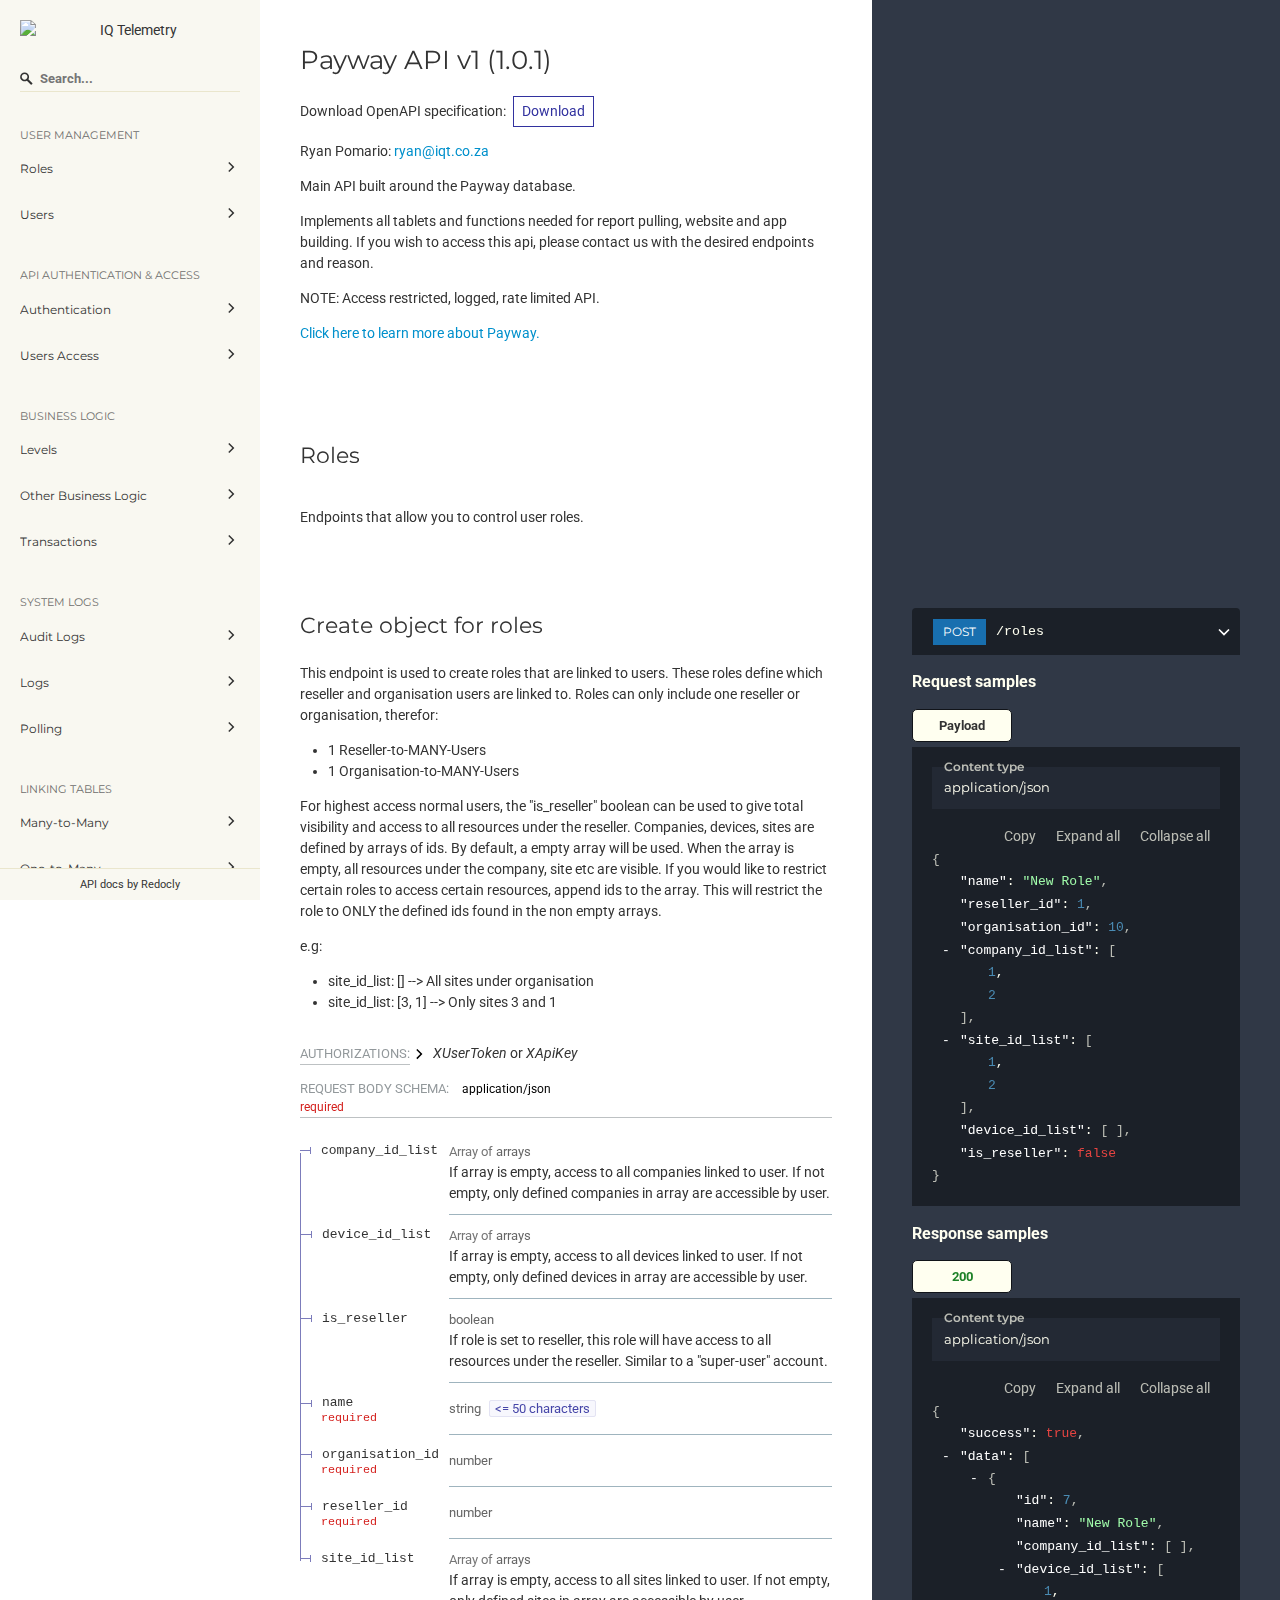
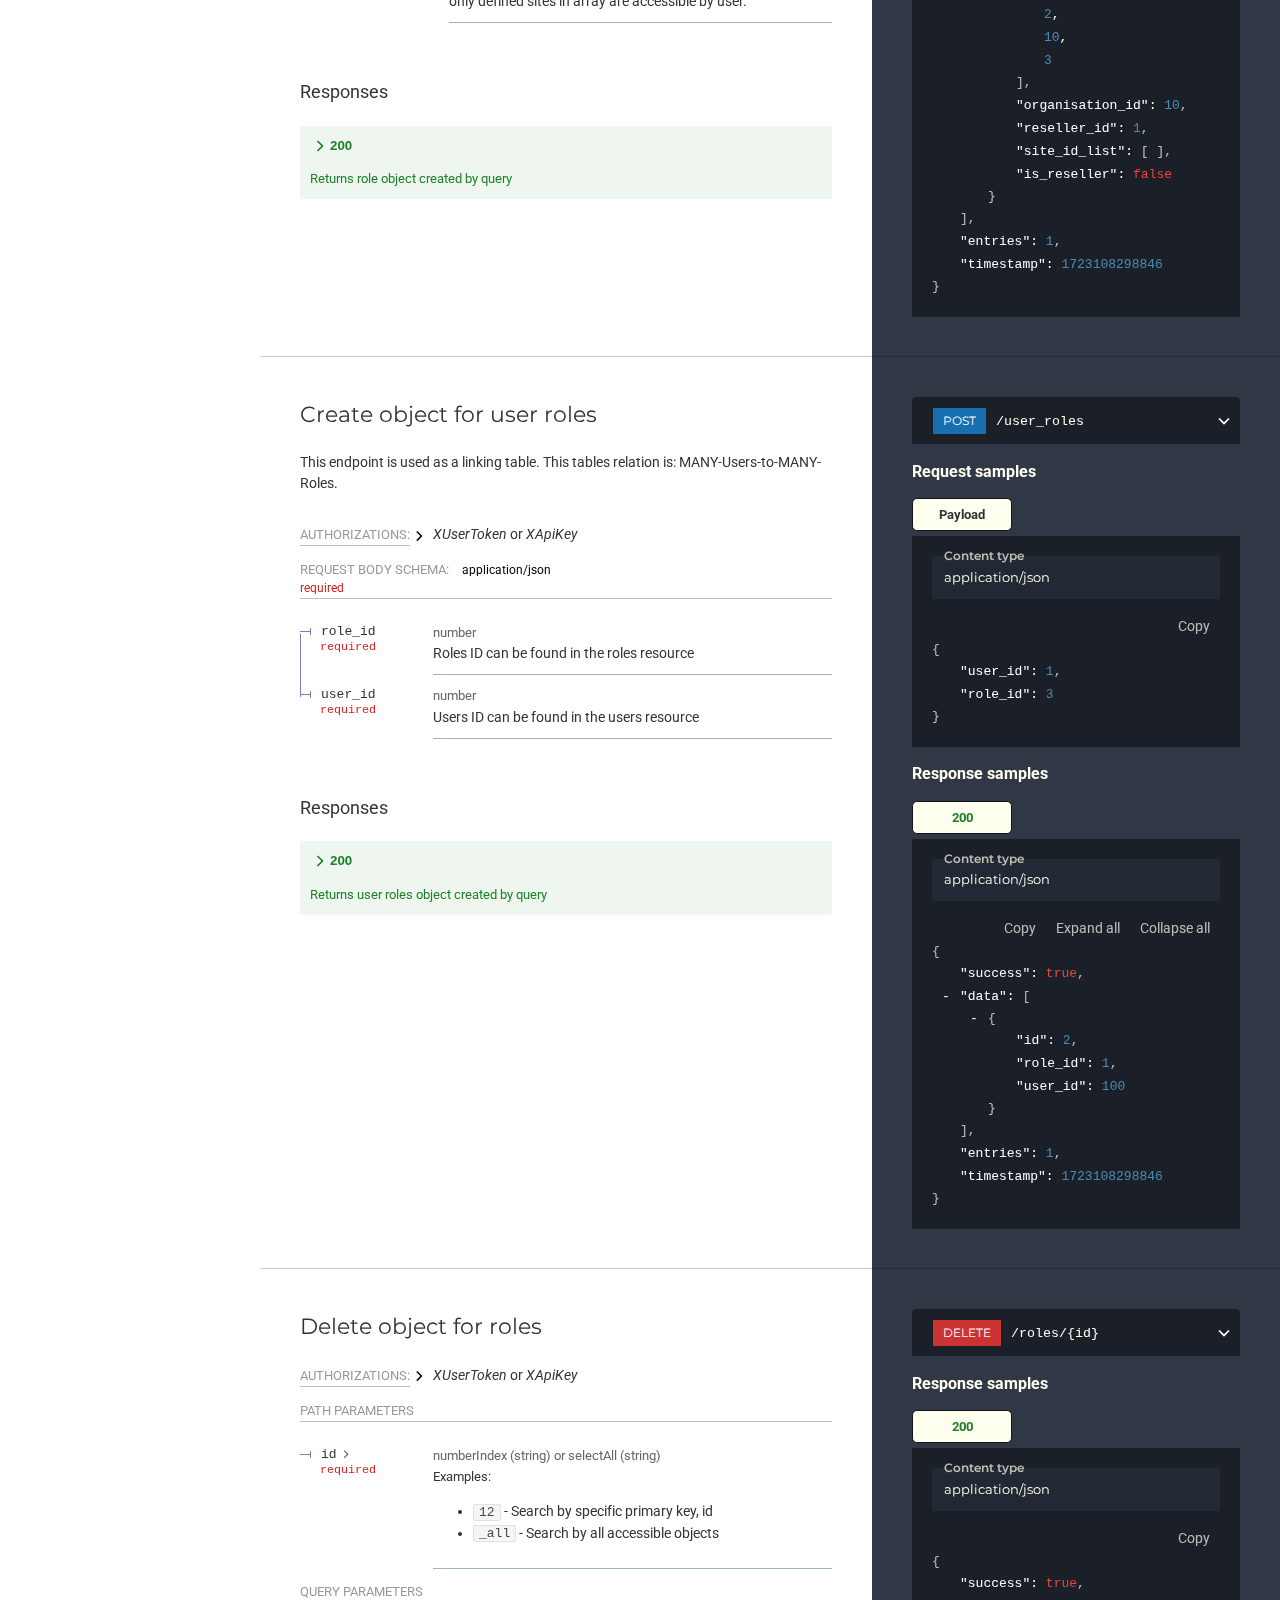
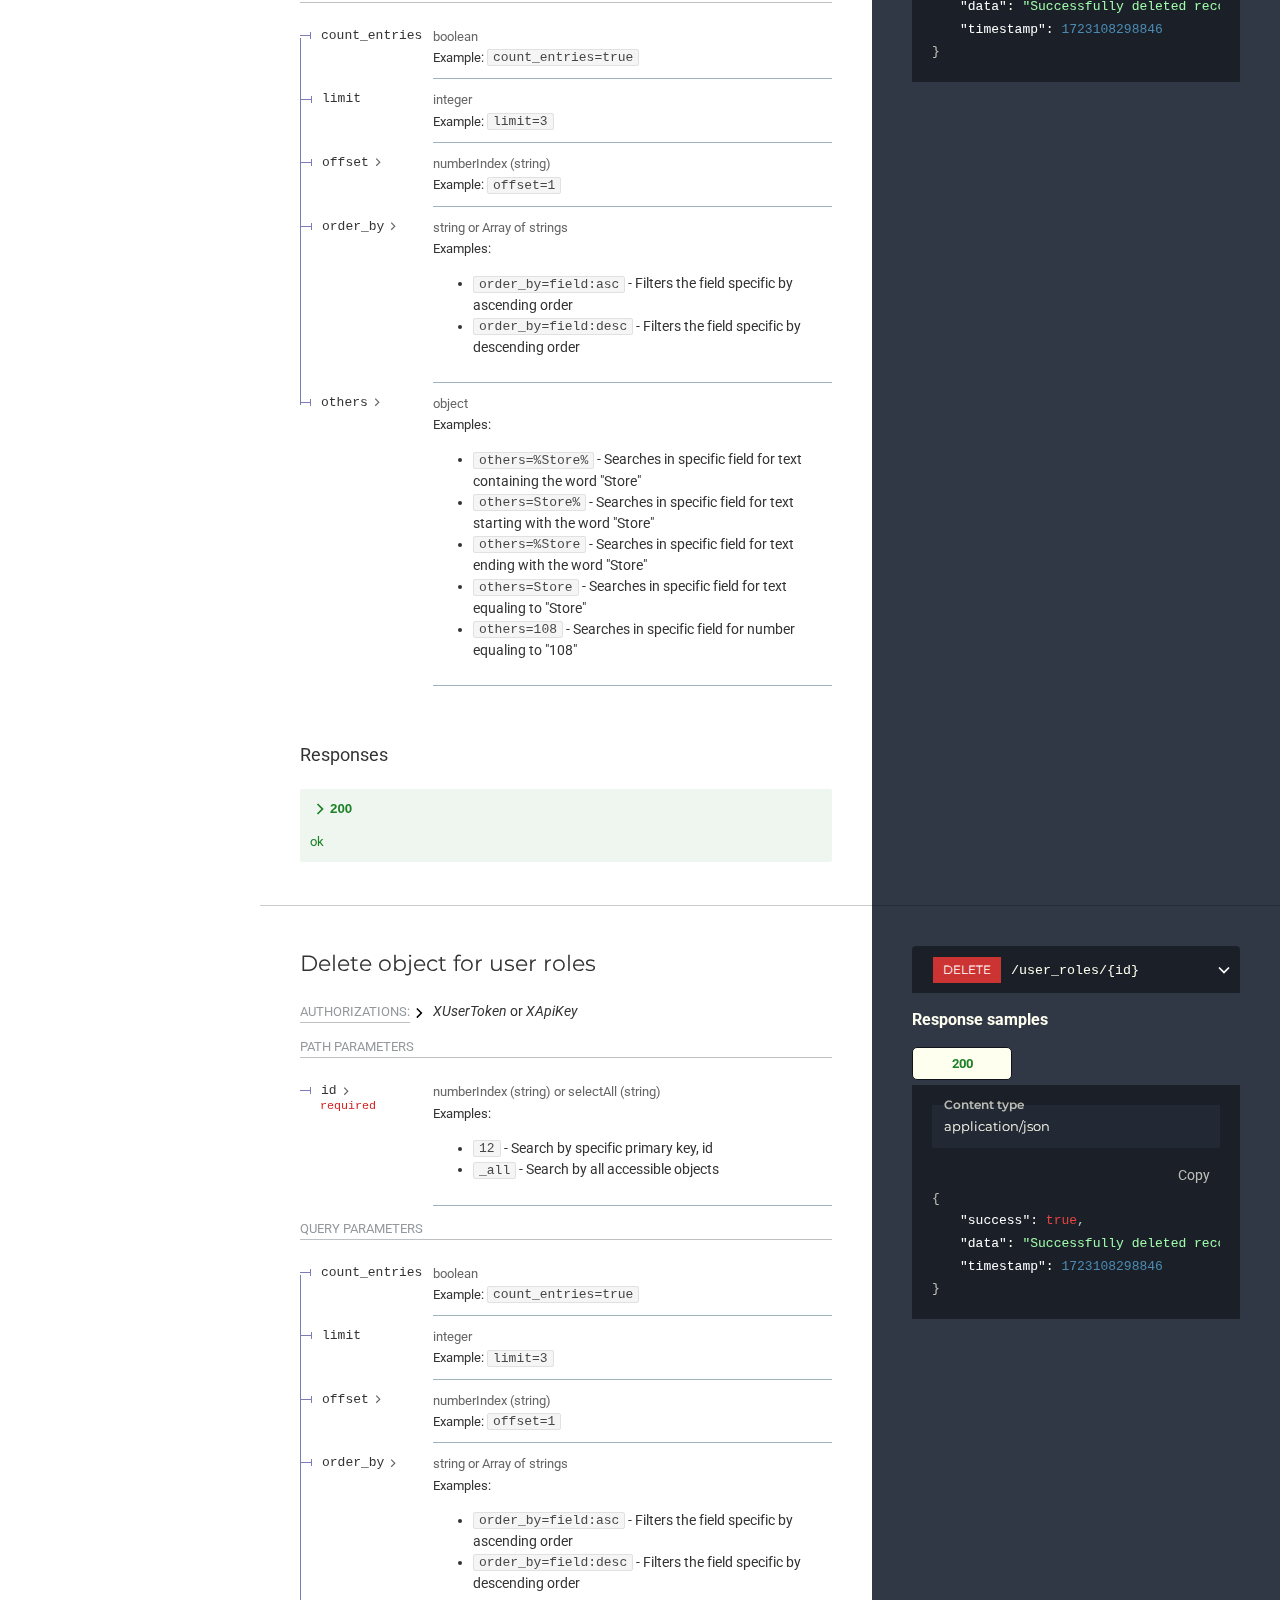
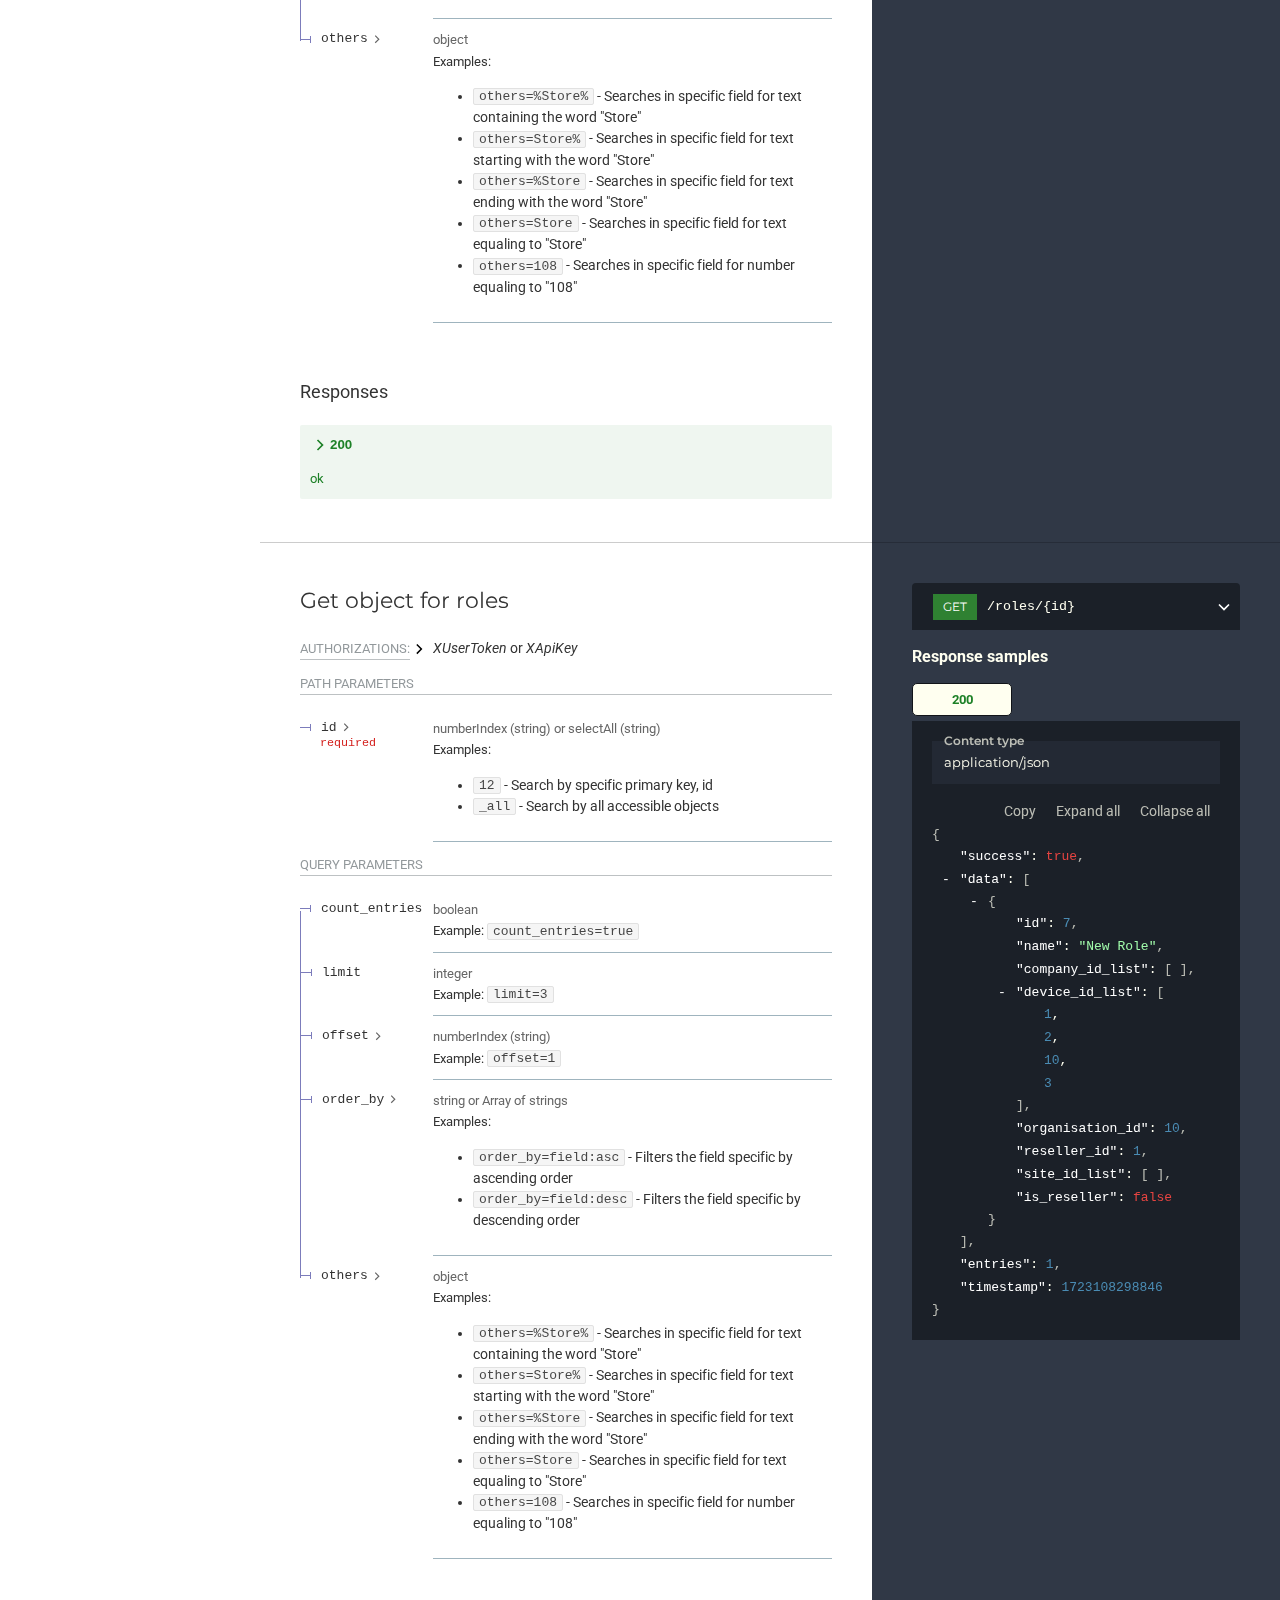
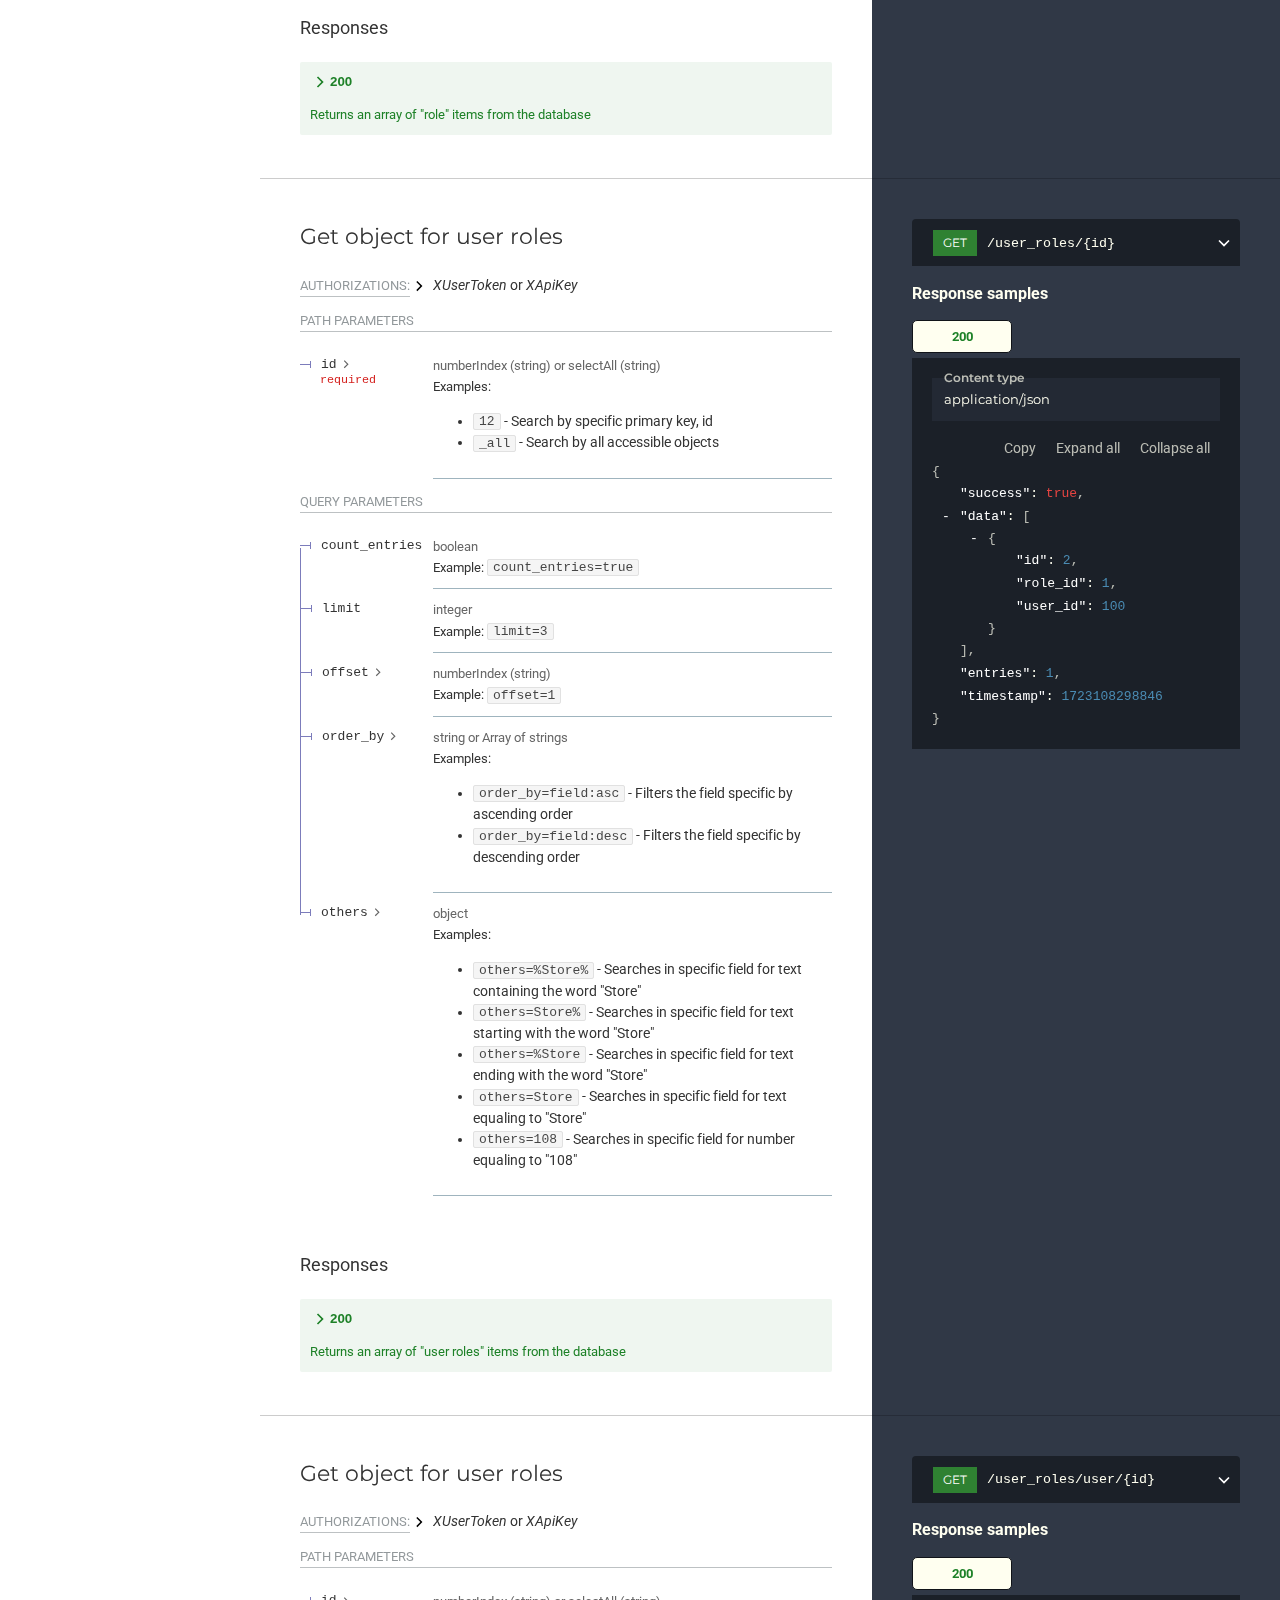
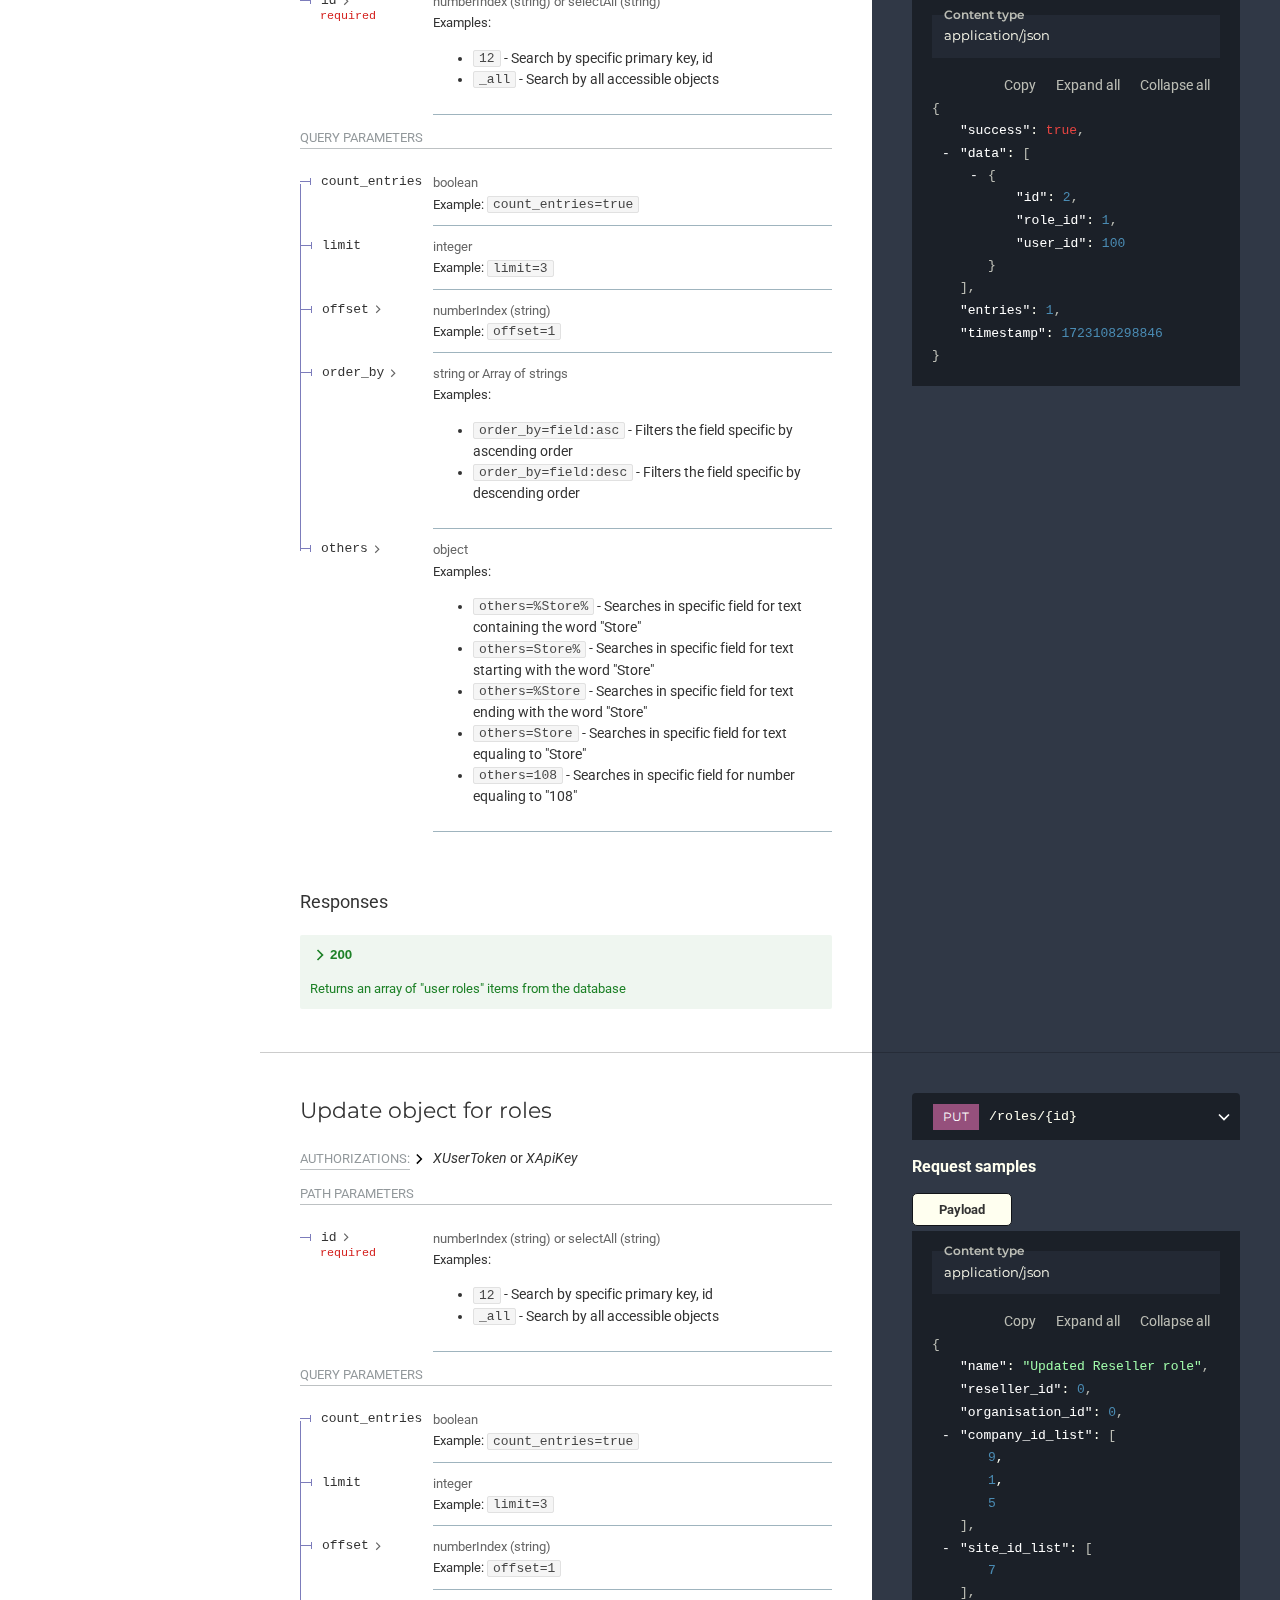
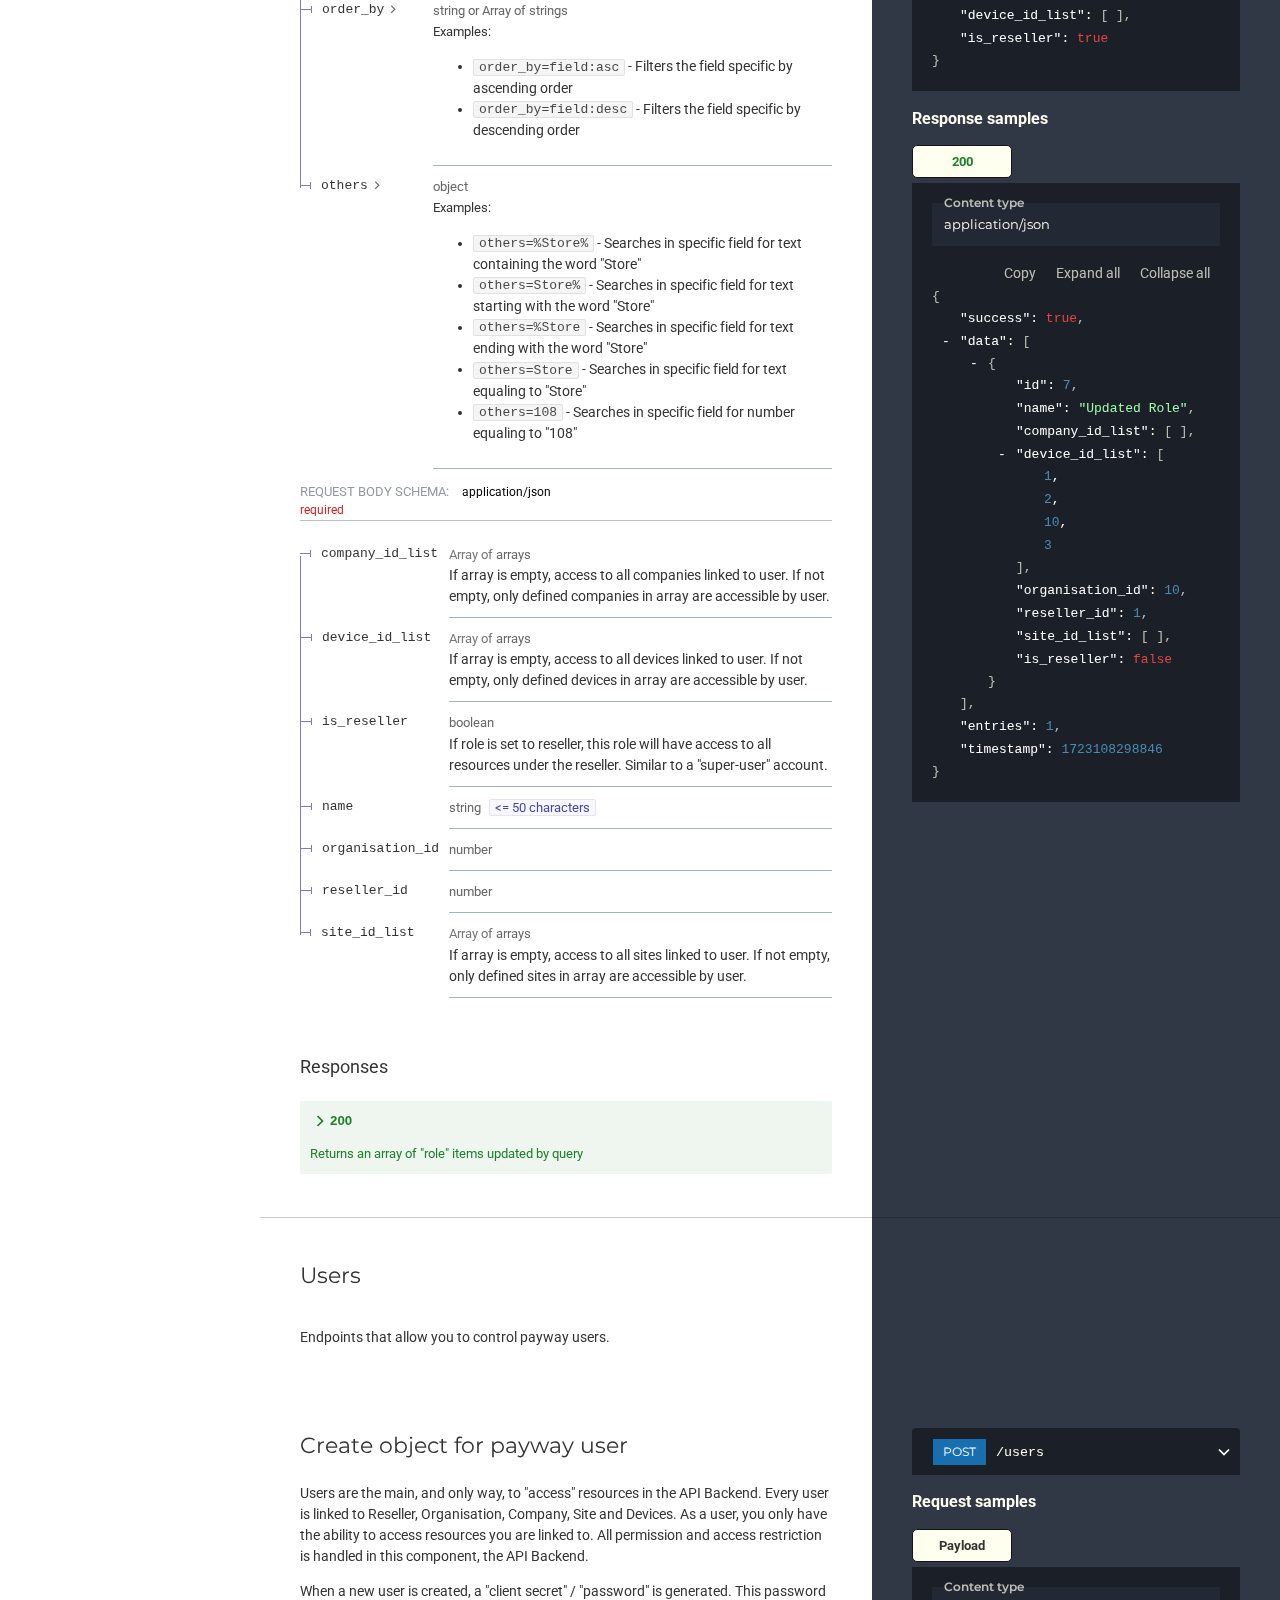
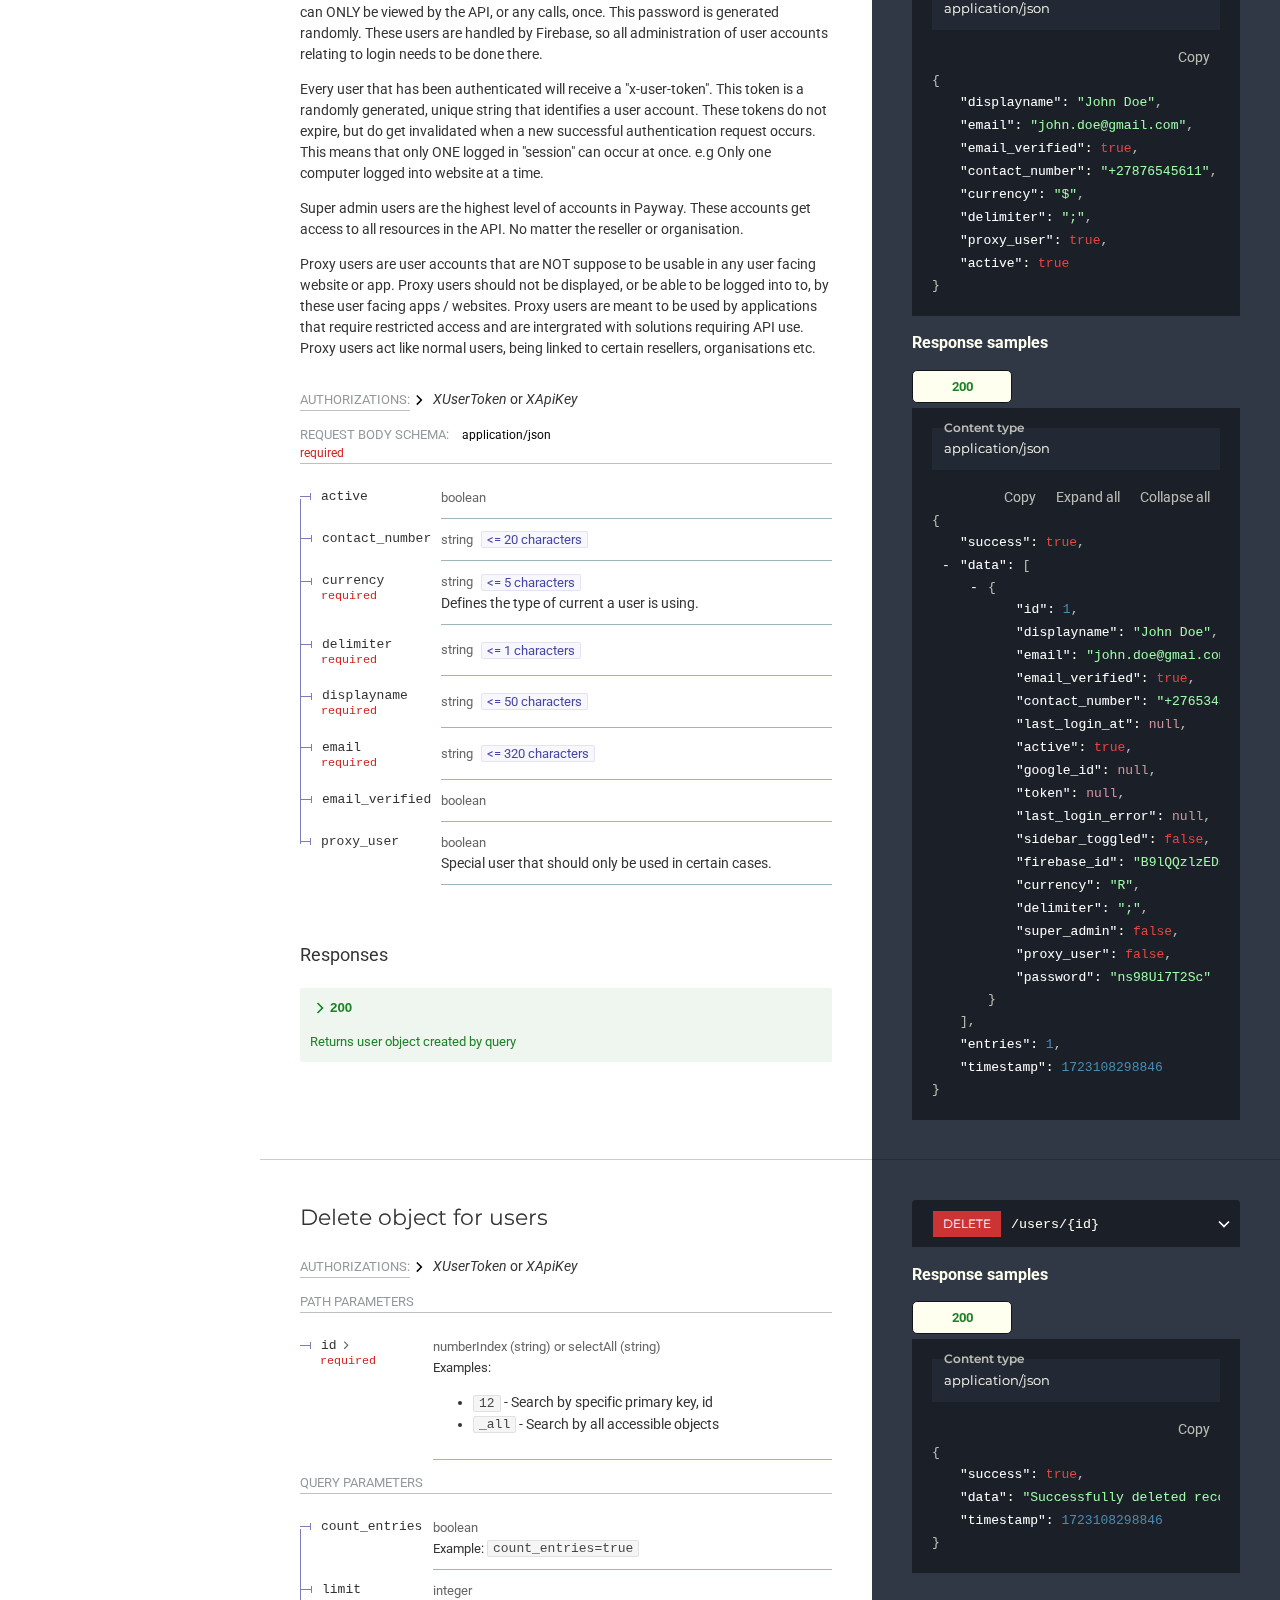
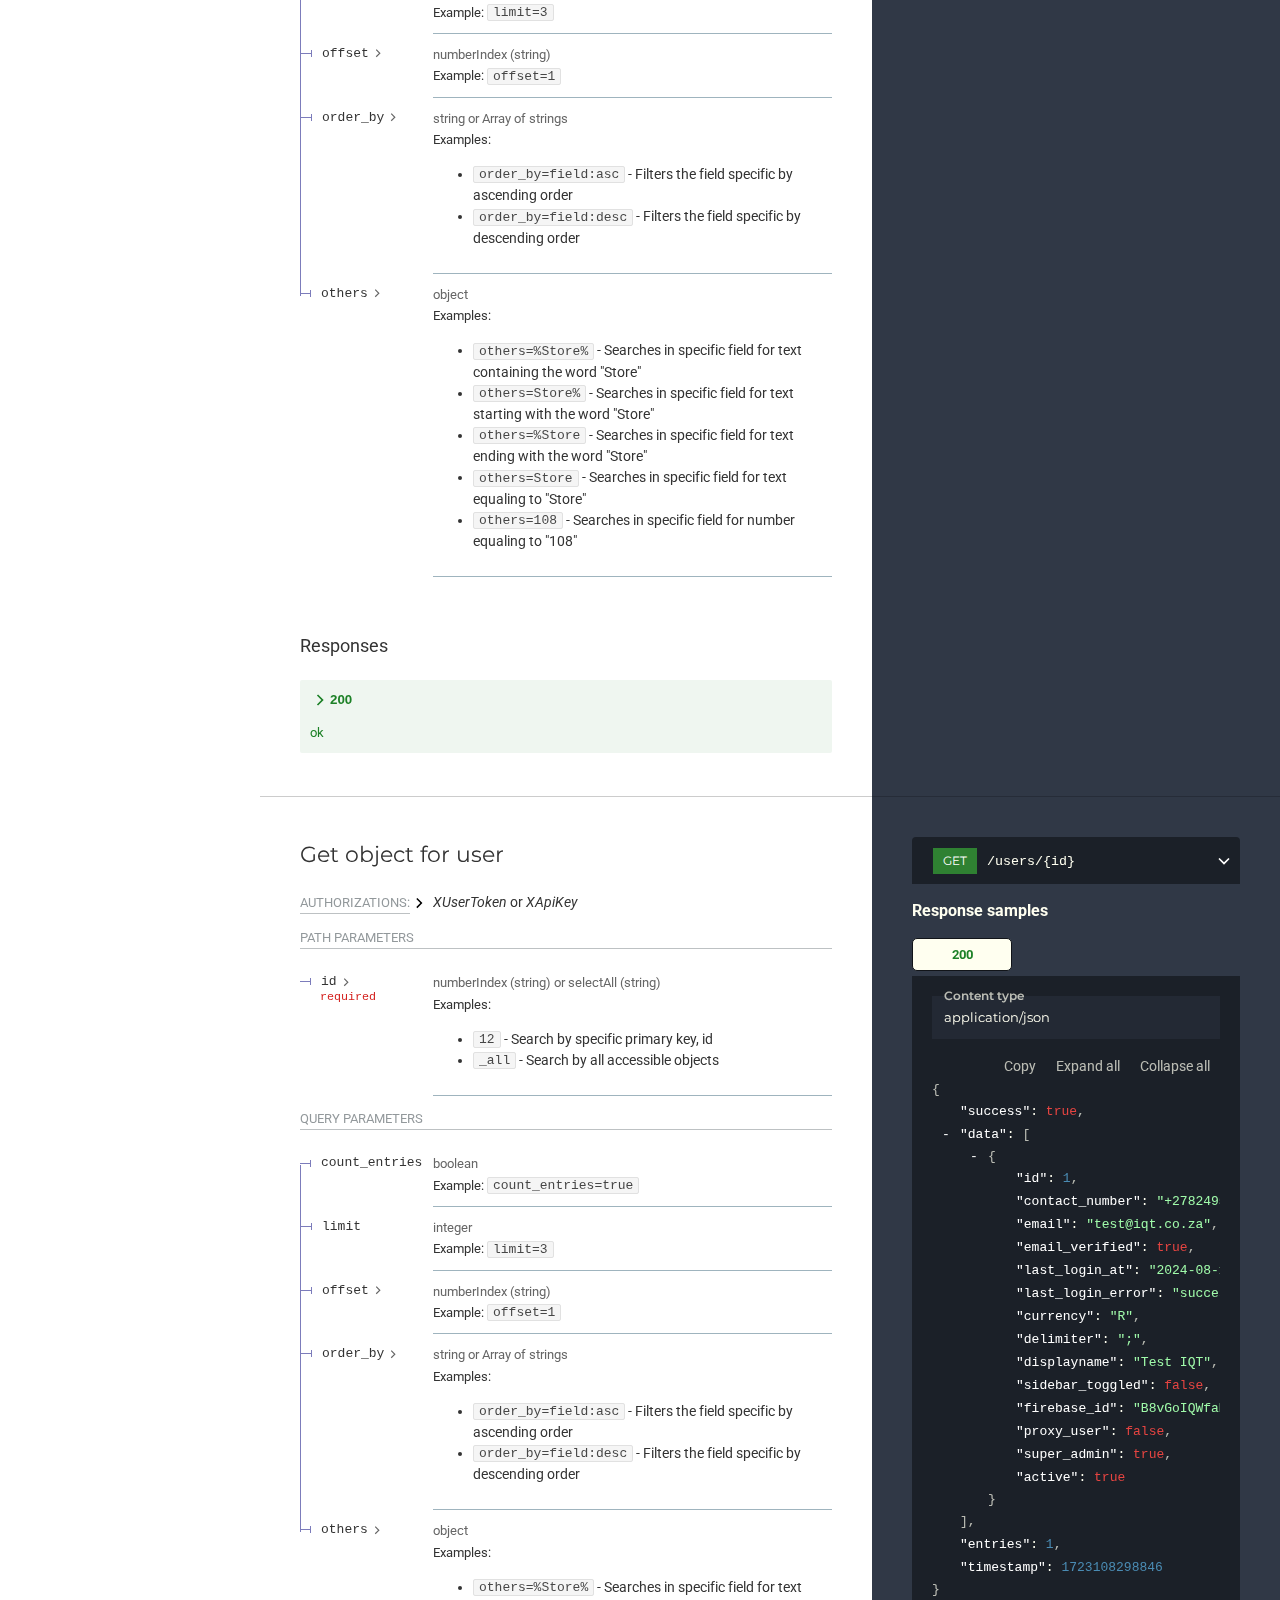
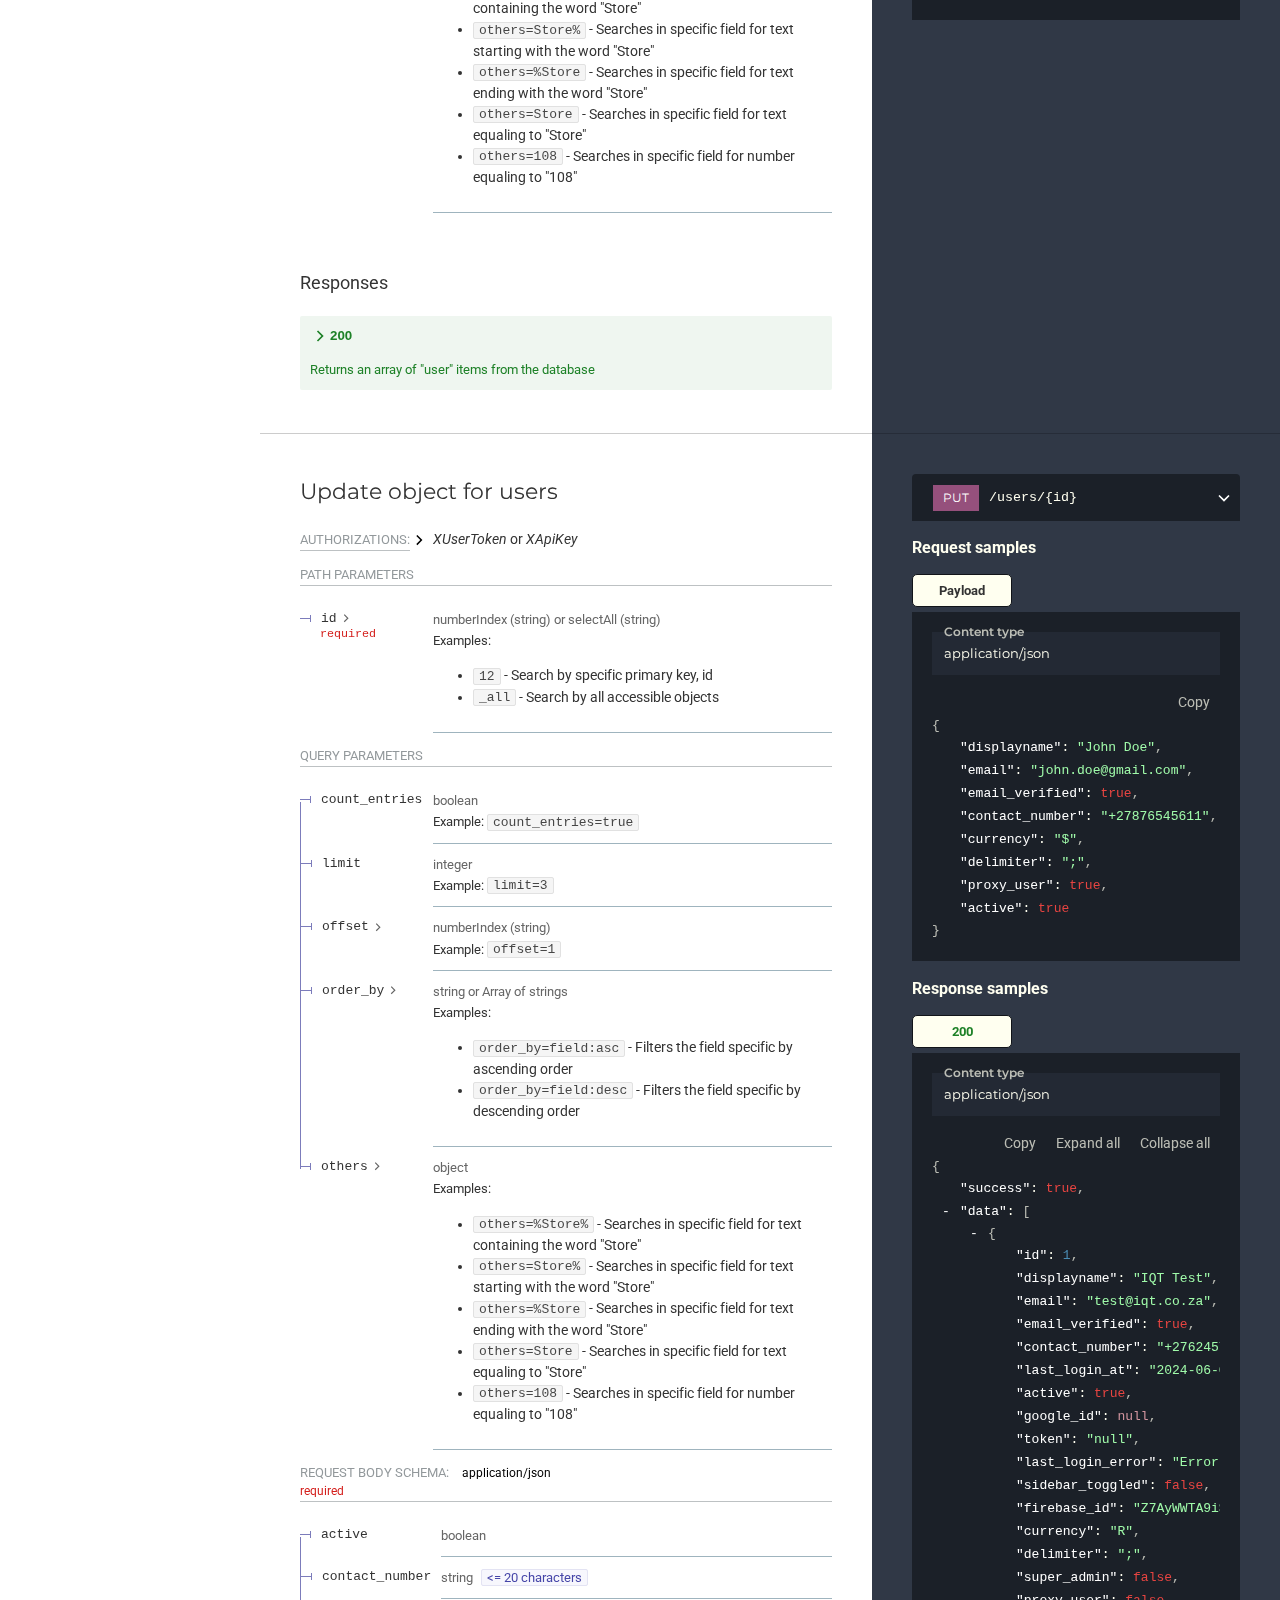
==== index.html @ d2c5765c "Init public doc" ====
<!DOCTYPE html>
<html>

<head>
  <meta charset="utf8" />
  <title>Payway API v1</title>
  <!-- needed for adaptive design -->
  <meta name="viewport" content="width=device-width, initial-scale=1">
  <style>
    body {
      padding: 0;
      margin: 0;
    }
  </style>
  <script src="https://cdn.redoc.ly/redoc/v2.1.5/bundles/redoc.standalone.js"></script><style data-styled="true" data-styled-version="6.1.12">.htdgPt{width:calc(100% - 40%);padding:0 40px;}/*!sc*/
@media print,screen and (max-width: 75rem){.htdgPt{width:100%;padding:40px 40px;}}/*!sc*/
.gxopqJ{width:calc(100% - 40%);padding:0 40px;}/*!sc*/
@media print,screen and (max-width: 75rem){.gxopqJ{width:100%;padding:0px 40px;}}/*!sc*/
data-styled.g4[id="sc-fQpRED"]{content:"htdgPt,gxopqJ,"}/*!sc*/
.diwyyM{padding:40px 0;}/*!sc*/
.diwyyM:last-child{min-height:calc(100vh + 1px);}/*!sc*/
.diwyyM>.diwyyM:last-child{min-height:initial;}/*!sc*/
@media print,screen and (max-width: 75rem){.diwyyM{padding:0;}}/*!sc*/
.kcRA-dj{padding:40px 0;position:relative;}/*!sc*/
.kcRA-dj:last-child{min-height:calc(100vh + 1px);}/*!sc*/
.kcRA-dj>.kcRA-dj:last-child{min-height:initial;}/*!sc*/
@media print,screen and (max-width: 75rem){.kcRA-dj{padding:0;}}/*!sc*/
.kcRA-dj:not(:last-of-type):after{position:absolute;bottom:0;width:100%;display:block;content:'';border-bottom:1px solid rgba(0, 0, 0, 0.2);}/*!sc*/
data-styled.g5[id="sc-dsLQwm"]{content:"diwyyM,kcRA-dj,"}/*!sc*/
.giBmgW{width:40%;color:ivory;background-color:#303846;padding:0 40px;}/*!sc*/
@media print,screen and (max-width: 75rem){.giBmgW{width:100%;padding:40px 40px;}}/*!sc*/
data-styled.g6[id="sc-iKTcqh"]{content:"giBmgW,"}/*!sc*/
.fFxqEH{background-color:#303846;}/*!sc*/
data-styled.g7[id="sc-gnpbhQ"]{content:"fFxqEH,"}/*!sc*/
.dSIRVR{display:flex;width:100%;padding:0;}/*!sc*/
@media print,screen and (max-width: 75rem){.dSIRVR{flex-direction:column;}}/*!sc*/
data-styled.g8[id="sc-la-DxNn"]{content:"dSIRVR,"}/*!sc*/
.gfRsnu{font-family:Montserrat,sans-serif;font-weight:400;font-size:1.85714em;line-height:1.6em;color:#333333;}/*!sc*/
data-styled.g9[id="sc-iCZwEW"]{content:"gfRsnu,"}/*!sc*/
.cbpGTP{font-family:Montserrat,sans-serif;font-weight:400;font-size:1.57143em;line-height:1.6em;color:#333333;margin:0 0 20px;}/*!sc*/
data-styled.g10[id="sc-knesRu"]{content:"cbpGTP,"}/*!sc*/
.hXfqdp{color:ivory;}/*!sc*/
data-styled.g12[id="sc-kkmypM"]{content:"hXfqdp,"}/*!sc*/
.gwrByh{border-bottom:1px solid rgba(38, 50, 56, 0.3);margin:1em 0 1em 0;color:rgba(38, 50, 56, 0.5);font-weight:normal;text-transform:uppercase;font-size:0.929em;line-height:20px;}/*!sc*/
data-styled.g13[id="sc-dkjaqt"]{content:"gwrByh,"}/*!sc*/
.hSvuOo{cursor:pointer;margin-left:-20px;padding:0;line-height:1;width:20px;display:inline-block;outline:0;}/*!sc*/
.hSvuOo:before{content:'';width:15px;height:15px;background-size:contain;background-image:url('[data-uri]');opacity:0.5;visibility:hidden;display:inline-block;vertical-align:middle;}/*!sc*/
h1:hover>.hSvuOo::before,h2:hover>.hSvuOo::before,.hSvuOo:hover::before{visibility:visible;}/*!sc*/
data-styled.g14[id="sc-jCbFiK"]{content:"hSvuOo,"}/*!sc*/
.gUrACV{height:18px;width:18px;min-width:18px;vertical-align:middle;float:right;transition:transform 0.2s ease-out;transform:rotateZ(-90deg);}/*!sc*/
.dJanPw{height:1.3em;width:1.3em;min-width:1.3em;vertical-align:middle;transition:transform 0.2s ease-out;transform:rotateZ(-90deg);}/*!sc*/
.fqtTpb{height:1.5em;width:1.5em;min-width:1.5em;vertical-align:middle;float:left;transition:transform 0.2s ease-out;transform:rotateZ(-90deg);}/*!sc*/
.fqtTpb polygon{fill:#1d8127;}/*!sc*/
.iMxoRf{height:20px;width:20px;min-width:20px;vertical-align:middle;float:right;transition:transform 0.2s ease-out;transform:rotateZ(0);}/*!sc*/
.iMxoRf polygon{fill:white;}/*!sc*/
.MHxpd{height:18px;width:18px;min-width:18px;vertical-align:middle;transition:transform 0.2s ease-out;transform:rotateZ(-90deg);}/*!sc*/
data-styled.g15[id="sc-cBYhjr"]{content:"gUrACV,dJanPw,fqtTpb,iMxoRf,MHxpd,"}/*!sc*/
.gbdrVc{border-left:1px solid #7c7cbb;box-sizing:border-box;position:relative;padding:10px 10px 10px 0;}/*!sc*/
@media screen and (max-width: 50rem){.gbdrVc{display:block;overflow:hidden;}}/*!sc*/
tr:first-of-type>.gbdrVc,tr.last>.gbdrVc{border-left-width:0;background-position:top left;background-repeat:no-repeat;background-size:1px 100%;}/*!sc*/
tr:first-of-type>.gbdrVc{background-image:linear-gradient(
      to bottom,
      transparent 0%,
      transparent 22px,
      #7c7cbb 22px,
      #7c7cbb 100%
    );}/*!sc*/
tr.last>.gbdrVc{background-image:linear-gradient(
      to bottom,
      #7c7cbb 0%,
      #7c7cbb 22px,
      transparent 22px,
      transparent 100%
    );}/*!sc*/
tr.last+tr>.gbdrVc{border-left-color:transparent;}/*!sc*/
tr.last:first-child>.gbdrVc{background:none;border-left-color:transparent;}/*!sc*/
data-styled.g18[id="sc-tOkKi"]{content:"gbdrVc,"}/*!sc*/
.bUksBx{vertical-align:top;line-height:20px;white-space:nowrap;font-size:13px;font-family:Courier,monospace;}/*!sc*/
.bUksBx.deprecated{text-decoration:line-through;color:#707070;}/*!sc*/
data-styled.g20[id="sc-epPVmt"]{content:"bUksBx,"}/*!sc*/
.exGrJC{border-bottom:1px solid #9fb4be;padding:10px 0;width:75%;box-sizing:border-box;}/*!sc*/
tr.expanded .exGrJC{border-bottom:none;}/*!sc*/
@media screen and (max-width: 50rem){.exGrJC{padding:0 20px;border-bottom:none;border-left:1px solid #7c7cbb;}tr.last>.exGrJC{border-left:none;}}/*!sc*/
data-styled.g21[id="sc-fpSrms"]{content:"exGrJC,"}/*!sc*/
.hTjFRU{color:#7c7cbb;font-family:Courier,monospace;margin-right:10px;}/*!sc*/
.hTjFRU::before{content:'';display:inline-block;vertical-align:middle;width:10px;height:1px;background:#7c7cbb;}/*!sc*/
.hTjFRU::after{content:'';display:inline-block;vertical-align:middle;width:1px;background:#7c7cbb;height:7px;}/*!sc*/
data-styled.g22[id="sc-hfvVTD"]{content:"hTjFRU,"}/*!sc*/
.ceVHDP{border-collapse:separate;border-radius:3px;font-size:14px;border-spacing:0;width:100%;}/*!sc*/
.ceVHDP >tr{vertical-align:middle;}/*!sc*/
@media screen and (max-width: 50rem){.ceVHDP{display:block;}.ceVHDP >tr,.ceVHDP >tbody>tr{display:block;}}/*!sc*/
@media screen and (max-width: 50rem) and (-ms-high-contrast:none){.ceVHDP td{float:left;width:100%;}}/*!sc*/
.ceVHDP .sc-ifyrTC,.ceVHDP .sc-ifyrTC .sc-ifyrTC .sc-ifyrTC,.ceVHDP .sc-ifyrTC .sc-ifyrTC .sc-ifyrTC .sc-ifyrTC .sc-ifyrTC{margin:1em;margin-right:0;background:#fafafa;}/*!sc*/
.ceVHDP .sc-ifyrTC .sc-ifyrTC,.ceVHDP .sc-ifyrTC .sc-ifyrTC .sc-ifyrTC .sc-ifyrTC,.ceVHDP .sc-ifyrTC .sc-ifyrTC .sc-ifyrTC .sc-ifyrTC .sc-ifyrTC .sc-ifyrTC{background:#ffffff;}/*!sc*/
data-styled.g24[id="sc-dENhDJ"]{content:"ceVHDP,"}/*!sc*/
.bXxWav >ul{list-style:none;padding:0;margin:0;margin:0 -5px;}/*!sc*/
.bXxWav >ul >li{padding:5px 10px;display:inline-block;background-color:#1b2028;border-bottom:1px solid rgba(0, 0, 0, 0.5);cursor:pointer;text-align:center;outline:none;color:#ffff8a;margin:0 5px 5px 5px;border:1px solid #111419;border-radius:5px;min-width:60px;font-size:0.9em;font-weight:bold;}/*!sc*/
.bXxWav >ul >li.react-tabs__tab--selected{color:#333333;background:ivory;}/*!sc*/
.bXxWav >ul >li.react-tabs__tab--selected:focus{outline:auto;}/*!sc*/
.bXxWav >ul >li:only-child{flex:none;min-width:100px;}/*!sc*/
.bXxWav >ul >li.tab-success{color:#1d8127;}/*!sc*/
.bXxWav >ul >li.tab-redirect{color:#ffa500;}/*!sc*/
.bXxWav >ul >li.tab-info{color:#87ceeb;}/*!sc*/
.bXxWav >ul >li.tab-error{color:#d41f1c;}/*!sc*/
.bXxWav >.react-tabs__tab-panel{background:#1b2028;}/*!sc*/
.bXxWav >.react-tabs__tab-panel>div,.bXxWav >.react-tabs__tab-panel>pre{padding:20px;margin:0;}/*!sc*/
.bXxWav >.react-tabs__tab-panel>div>pre{padding:0;}/*!sc*/
data-styled.g30[id="sc-bSlUec"]{content:"bXxWav,"}/*!sc*/
.fwfkcU code[class*='language-'],.fwfkcU pre[class*='language-']{text-shadow:0 -0.1em 0.2em black;text-align:left;white-space:pre;word-spacing:normal;word-break:normal;word-wrap:normal;line-height:1.5;-moz-tab-size:4;-o-tab-size:4;tab-size:4;-webkit-hyphens:none;-moz-hyphens:none;-ms-hyphens:none;hyphens:none;}/*!sc*/
@media print{.fwfkcU code[class*='language-'],.fwfkcU pre[class*='language-']{text-shadow:none;}}/*!sc*/
.fwfkcU pre[class*='language-']{padding:1em;margin:0.5em 0;overflow:auto;}/*!sc*/
.fwfkcU .token.comment,.fwfkcU .token.prolog,.fwfkcU .token.doctype,.fwfkcU .token.cdata{color:hsl(30, 20%, 50%);}/*!sc*/
.fwfkcU .token.punctuation{opacity:0.7;}/*!sc*/
.fwfkcU .namespace{opacity:0.7;}/*!sc*/
.fwfkcU .token.property,.fwfkcU .token.tag,.fwfkcU .token.number,.fwfkcU .token.constant,.fwfkcU .token.symbol{color:#4a8bb3;}/*!sc*/
.fwfkcU .token.boolean{color:#e64441;}/*!sc*/
.fwfkcU .token.selector,.fwfkcU .token.attr-name,.fwfkcU .token.string,.fwfkcU .token.char,.fwfkcU .token.builtin,.fwfkcU .token.inserted{color:#a0fbaa;}/*!sc*/
.fwfkcU .token.selector+a,.fwfkcU .token.attr-name+a,.fwfkcU .token.string+a,.fwfkcU .token.char+a,.fwfkcU .token.builtin+a,.fwfkcU .token.inserted+a,.fwfkcU .token.selector+a:visited,.fwfkcU .token.attr-name+a:visited,.fwfkcU .token.string+a:visited,.fwfkcU .token.char+a:visited,.fwfkcU .token.builtin+a:visited,.fwfkcU .token.inserted+a:visited{color:#4ed2ba;text-decoration:underline;}/*!sc*/
.fwfkcU .token.property.string{color:white;}/*!sc*/
.fwfkcU .token.operator,.fwfkcU .token.entity,.fwfkcU .token.url,.fwfkcU .token.variable{color:hsl(40, 90%, 60%);}/*!sc*/
.fwfkcU .token.atrule,.fwfkcU .token.attr-value,.fwfkcU .token.keyword{color:hsl(350, 40%, 70%);}/*!sc*/
.fwfkcU .token.regex,.fwfkcU .token.important{color:#e90;}/*!sc*/
.fwfkcU .token.important,.fwfkcU .token.bold{font-weight:bold;}/*!sc*/
.fwfkcU .token.italic{font-style:italic;}/*!sc*/
.fwfkcU .token.entity{cursor:help;}/*!sc*/
.fwfkcU .token.deleted{color:red;}/*!sc*/
data-styled.g32[id="sc-euGpHm"]{content:"fwfkcU,"}/*!sc*/
.bMXXJy{opacity:0.7;transition:opacity 0.3s ease;text-align:right;}/*!sc*/
.bMXXJy:focus-within{opacity:1;}/*!sc*/
.bMXXJy >button{background-color:transparent;border:0;color:inherit;padding:2px 10px;font-family:Roboto,sans-serif;font-size:14px;line-height:1.5em;cursor:pointer;outline:0;}/*!sc*/
.bMXXJy >button :hover,.bMXXJy >button :focus{background:rgba(255, 255, 255, 0.1);}/*!sc*/
data-styled.g33[id="sc-pFPEP"]{content:"bMXXJy,"}/*!sc*/
.bWVgjU{position:relative;}/*!sc*/
data-styled.g37[id="sc-dJDBYC"]{content:"bWVgjU,"}/*!sc*/
.fafqZb{margin-left:10px;text-transform:none;font-size:0.929em;color:black;}/*!sc*/
data-styled.g41[id="sc-dwYcXH"]{content:"fafqZb,"}/*!sc*/
.gVLcub{font-family:Roboto,sans-serif;font-weight:400;line-height:1.5em;}/*!sc*/
.gVLcub p:last-child{margin-bottom:0;}/*!sc*/
.gVLcub h1{font-family:Montserrat,sans-serif;font-weight:400;font-size:1.85714em;line-height:1.6em;color:#32329f;margin-top:0;}/*!sc*/
.gVLcub h2{font-family:Montserrat,sans-serif;font-weight:400;font-size:1.57143em;line-height:1.6em;color:#333333;}/*!sc*/
.gVLcub code{color:#e53935;background-color:rgba(38, 50, 56, 0.05);font-family:Courier,monospace;border-radius:2px;border:1px solid rgba(38, 50, 56, 0.1);padding:0 5px;font-size:13px;font-weight:400;word-break:break-word;}/*!sc*/
.gVLcub pre{font-family:Courier,monospace;white-space:pre;background-color:#1b2028;color:white;padding:20px;overflow-x:auto;line-height:normal;border-radius:0;border:1px solid rgba(38, 50, 56, 0.1);}/*!sc*/
.gVLcub pre code{background-color:transparent;color:white;padding:0;}/*!sc*/
.gVLcub pre code:before,.gVLcub pre code:after{content:none;}/*!sc*/
.gVLcub blockquote{margin:0;margin-bottom:1em;padding:0 15px;color:#777;border-left:4px solid #ddd;}/*!sc*/
.gVLcub img{max-width:100%;box-sizing:content-box;}/*!sc*/
.gVLcub ul,.gVLcub ol{padding-left:2em;margin:0;margin-bottom:1em;}/*!sc*/
.gVLcub ul ul,.gVLcub ol ul,.gVLcub ul ol,.gVLcub ol ol{margin-bottom:0;margin-top:0;}/*!sc*/
.gVLcub table{display:block;width:100%;overflow:auto;word-break:normal;word-break:keep-all;border-collapse:collapse;border-spacing:0;margin-top:1.5em;margin-bottom:1.5em;}/*!sc*/
.gVLcub table tr{background-color:#fff;border-top:1px solid #ccc;}/*!sc*/
.gVLcub table tr:nth-child(2n){background-color:#fafafa;}/*!sc*/
.gVLcub table th,.gVLcub table td{padding:6px 13px;border:1px solid #ddd;}/*!sc*/
.gVLcub table th{text-align:left;font-weight:bold;}/*!sc*/
.gVLcub .share-link{cursor:pointer;margin-left:-20px;padding:0;line-height:1;width:20px;display:inline-block;outline:0;}/*!sc*/
.gVLcub .share-link:before{content:'';width:15px;height:15px;background-size:contain;background-image:url('[data-uri]');opacity:0.5;visibility:hidden;display:inline-block;vertical-align:middle;}/*!sc*/
.gVLcub h1:hover>.share-link::before,.gVLcub h2:hover>.share-link::before,.gVLcub .share-link:hover::before{visibility:visible;}/*!sc*/
.gVLcub a{text-decoration:auto;color:#0090cc;}/*!sc*/
.gVLcub a:visited{color:#0090cc;}/*!sc*/
.gVLcub a:hover{color:#33c3ff;text-decoration:auto;}/*!sc*/
.jOAedZ{font-family:Roboto,sans-serif;font-weight:400;line-height:1.5em;}/*!sc*/
.jOAedZ p:last-child{margin-bottom:0;}/*!sc*/
.jOAedZ p:first-child{margin-top:0;}/*!sc*/
.jOAedZ p:last-child{margin-bottom:0;}/*!sc*/
.jOAedZ h1{font-family:Montserrat,sans-serif;font-weight:400;font-size:1.85714em;line-height:1.6em;color:#32329f;margin-top:0;}/*!sc*/
.jOAedZ h2{font-family:Montserrat,sans-serif;font-weight:400;font-size:1.57143em;line-height:1.6em;color:#333333;}/*!sc*/
.jOAedZ code{color:#e53935;background-color:rgba(38, 50, 56, 0.05);font-family:Courier,monospace;border-radius:2px;border:1px solid rgba(38, 50, 56, 0.1);padding:0 5px;font-size:13px;font-weight:400;word-break:break-word;}/*!sc*/
.jOAedZ pre{font-family:Courier,monospace;white-space:pre;background-color:#1b2028;color:white;padding:20px;overflow-x:auto;line-height:normal;border-radius:0;border:1px solid rgba(38, 50, 56, 0.1);}/*!sc*/
.jOAedZ pre code{background-color:transparent;color:white;padding:0;}/*!sc*/
.jOAedZ pre code:before,.jOAedZ pre code:after{content:none;}/*!sc*/
.jOAedZ blockquote{margin:0;margin-bottom:1em;padding:0 15px;color:#777;border-left:4px solid #ddd;}/*!sc*/
.jOAedZ img{max-width:100%;box-sizing:content-box;}/*!sc*/
.jOAedZ ul,.jOAedZ ol{padding-left:2em;margin:0;margin-bottom:1em;}/*!sc*/
.jOAedZ ul ul,.jOAedZ ol ul,.jOAedZ ul ol,.jOAedZ ol ol{margin-bottom:0;margin-top:0;}/*!sc*/
.jOAedZ table{display:block;width:100%;overflow:auto;word-break:normal;word-break:keep-all;border-collapse:collapse;border-spacing:0;margin-top:1.5em;margin-bottom:1.5em;}/*!sc*/
.jOAedZ table tr{background-color:#fff;border-top:1px solid #ccc;}/*!sc*/
.jOAedZ table tr:nth-child(2n){background-color:#fafafa;}/*!sc*/
.jOAedZ table th,.jOAedZ table td{padding:6px 13px;border:1px solid #ddd;}/*!sc*/
.jOAedZ table th{text-align:left;font-weight:bold;}/*!sc*/
.jOAedZ .share-link{cursor:pointer;margin-left:-20px;padding:0;line-height:1;width:20px;display:inline-block;outline:0;}/*!sc*/
.jOAedZ .share-link:before{content:'';width:15px;height:15px;background-size:contain;background-image:url('[data-uri]');opacity:0.5;visibility:hidden;display:inline-block;vertical-align:middle;}/*!sc*/
.jOAedZ h1:hover>.share-link::before,.jOAedZ h2:hover>.share-link::before,.jOAedZ .share-link:hover::before{visibility:visible;}/*!sc*/
.jOAedZ a{text-decoration:auto;color:#0090cc;}/*!sc*/
.jOAedZ a:visited{color:#0090cc;}/*!sc*/
.jOAedZ a:hover{color:#33c3ff;text-decoration:auto;}/*!sc*/
data-styled.g42[id="sc-exayXG"]{content:"gVLcub,jOAedZ,"}/*!sc*/
.dRdjww{display:inline;}/*!sc*/
data-styled.g43[id="sc-dHrNzZ"]{content:"dRdjww,"}/*!sc*/
.ecCAmX{position:relative;}/*!sc*/
data-styled.g44[id="sc-eHujzY"]{content:"ecCAmX,"}/*!sc*/
.dgzSkD:hover>.sc-pFPEP{opacity:1;}/*!sc*/
data-styled.g49[id="sc-eTdEpr"]{content:"dgzSkD,"}/*!sc*/
.bDqsIm{font-family:Courier,monospace;font-size:13px;white-space:pre;contain:content;overflow-x:auto;}/*!sc*/
.bDqsIm .redoc-json code>.collapser{display:none;pointer-events:none;}/*!sc*/
.bDqsIm .callback-function{color:gray;}/*!sc*/
.bDqsIm .collapser:after{content:'-';cursor:pointer;}/*!sc*/
.bDqsIm .collapsed>.collapser:after{content:'+';cursor:pointer;}/*!sc*/
.bDqsIm .ellipsis:after{content:' … ';}/*!sc*/
.bDqsIm .collapsible{margin-left:2em;}/*!sc*/
.bDqsIm .hoverable{padding-top:1px;padding-bottom:1px;padding-left:2px;padding-right:2px;border-radius:2px;}/*!sc*/
.bDqsIm .hovered{background-color:rgba(235, 238, 249, 1);}/*!sc*/
.bDqsIm .collapser{background-color:transparent;border:0;color:#fff;font-family:Courier,monospace;font-size:13px;padding-right:6px;padding-left:6px;padding-top:0;padding-bottom:0;display:flex;align-items:center;justify-content:center;width:15px;height:15px;position:absolute;top:4px;left:-1.5em;cursor:default;user-select:none;-webkit-user-select:none;padding:2px;}/*!sc*/
.bDqsIm .collapser:focus{outline-color:#fff;outline-style:dotted;outline-width:1px;}/*!sc*/
.bDqsIm ul{list-style-type:none;padding:0px;margin:0px 0px 0px 26px;}/*!sc*/
.bDqsIm li{position:relative;display:block;}/*!sc*/
.bDqsIm .hoverable{display:inline-block;}/*!sc*/
.bDqsIm .selected{outline-style:solid;outline-width:1px;outline-style:dotted;}/*!sc*/
.bDqsIm .collapsed>.collapsible{display:none;}/*!sc*/
.bDqsIm .ellipsis{display:none;}/*!sc*/
.bDqsIm .collapsed>.ellipsis{display:inherit;}/*!sc*/
data-styled.g50[id="sc-fTgapq"]{content:"bDqsIm,"}/*!sc*/
.dVcZTv{padding:0.9em;background-color:rgba(48,56,70,0.4);margin:0 0 10px 0;display:block;font-family:Montserrat,sans-serif;font-size:0.929em;line-height:1.5em;}/*!sc*/
data-styled.g51[id="sc-ZubPq"]{content:"dVcZTv,"}/*!sc*/
.fPLFCp{font-family:Montserrat,sans-serif;font-size:12px;position:absolute;z-index:1;top:-11px;left:12px;font-weight:600;color:rgba(255,255,240,0.7);}/*!sc*/
data-styled.g52[id="sc-foMnoT"]{content:"fPLFCp,"}/*!sc*/
.iLXIA-d{position:relative;}/*!sc*/
data-styled.g53[id="sc-WChnI"]{content:"iLXIA-d,"}/*!sc*/
.gDrQpr{margin-top:15px;}/*!sc*/
data-styled.g56[id="sc-AmOMz"]{content:"gDrQpr,"}/*!sc*/
.fWeVrc.deprecated span.property-name{text-decoration:line-through;color:#707070;}/*!sc*/
.fWeVrc button{background-color:transparent;border:0;outline:0;font-size:13px;font-family:Courier,monospace;cursor:pointer;padding:0;color:#333333;}/*!sc*/
.fWeVrc button:focus{font-weight:600;}/*!sc*/
.fWeVrc .sc-cBYhjr{height:1.1em;width:1.1em;}/*!sc*/
.fWeVrc .sc-cBYhjr polygon{fill:#666;}/*!sc*/
data-styled.g57[id="sc-hxyskk"]{content:"fWeVrc,"}/*!sc*/
.bJcEcT{vertical-align:middle;font-size:13px;line-height:20px;}/*!sc*/
data-styled.g58[id="sc-xuUkR"]{content:"bJcEcT,"}/*!sc*/
.kDPMlG{color:rgba(102,102,102,0.9);}/*!sc*/
data-styled.g59[id="sc-cvzDha"]{content:"kDPMlG,"}/*!sc*/
.etUsjc{color:#666;}/*!sc*/
data-styled.g60[id="sc-gKROGD"]{content:"etUsjc,"}/*!sc*/
.gLEAmN{color:#d41f1c;font-size:0.9em;font-weight:normal;margin-left:20px;line-height:1;}/*!sc*/
data-styled.g62[id="sc-hrDJJk"]{content:"gLEAmN,"}/*!sc*/
.iWjUHw{border-radius:2px;word-break:break-word;background-color:rgba(51,51,51,0.05);color:rgba(51,51,51,0.9);padding:0 5px;border:1px solid rgba(51,51,51,0.1);font-family:Courier,monospace;}/*!sc*/
+{margin-left:0;}/*!sc*/
data-styled.g66[id="sc-cDelgQ"]{content:"iWjUHw,"}/*!sc*/
.hcQlsz{border-radius:2px;background-color:rgba(104,104,207,0.05);color:rgba(50,50,159,0.9);margin:0 5px;padding:0 5px;border:1px solid rgba(50,50,159,0.1);}/*!sc*/
+{margin-left:0;}/*!sc*/
data-styled.g68[id="sc-fsKlOa"]{content:"hcQlsz,"}/*!sc*/
.rVTIO{margin:1em 0;}/*!sc*/
.rVTIO a{text-decoration:auto;color:#0090cc;}/*!sc*/
.rVTIO a:visited{color:#0090cc;}/*!sc*/
.rVTIO a:hover{color:#33c3ff;text-decoration:auto;}/*!sc*/
data-styled.g70[id="sc-iNJlaU"]{content:"rVTIO,"}/*!sc*/
.gDBxFj{margin-top:1em;list-style-position:outside;}/*!sc*/
data-styled.g73[id="sc-gwrIee"]{content:"gDBxFj,"}/*!sc*/
.bbBiOA:after{content:' and ';font-weight:normal;}/*!sc*/
.bbBiOA:last-child:after{content:none;}/*!sc*/
.bbBiOA a{text-decoration:auto;color:#0090cc;}/*!sc*/
.bbBiOA a:visited{color:#0090cc;}/*!sc*/
.bbBiOA a:hover{color:#33c3ff;text-decoration:auto;}/*!sc*/
data-styled.g80[id="sc-blcnQh"]{content:"bbBiOA,"}/*!sc*/
.bZQPSV{white-space:nowrap;}/*!sc*/
.bZQPSV:after{content:' or ';white-space:pre;}/*!sc*/
.bZQPSV:last-child:after,.bZQPSV:only-child:after{content:none;}/*!sc*/
.bZQPSV a{text-decoration:auto;color:#0090cc;}/*!sc*/
.bZQPSV a:visited{color:#0090cc;}/*!sc*/
.bZQPSV a:hover{color:#33c3ff;text-decoration:auto;}/*!sc*/
data-styled.g81[id="sc-iHlJgr"]{content:"bZQPSV,"}/*!sc*/
.febKCY{flex:1 1 auto;cursor:pointer;}/*!sc*/
data-styled.g82[id="sc-jHofgq"]{content:"febKCY,"}/*!sc*/
.juVMxG{width:75%;text-overflow:ellipsis;border-radius:4px;overflow:hidden;}/*!sc*/
@media screen and (max-width: 50rem){.juVMxG{margin-top:10px;}}/*!sc*/
data-styled.g83[id="sc-iRFtIJ"]{content:"juVMxG,"}/*!sc*/
.eGMvsx{display:inline-block;margin:0;}/*!sc*/
data-styled.g84[id="sc-jRHPII"]{content:"eGMvsx,"}/*!sc*/
.cCfxdS{width:100%;display:flex;margin:1em 0;flex-direction:row;}/*!sc*/
@media screen and (max-width: 50rem){.cCfxdS{flex-direction:column;}}/*!sc*/
data-styled.g85[id="sc-hWiVxH"]{content:"cCfxdS,"}/*!sc*/
.edbYXQ{margin-top:0;margin-bottom:0.5em;}/*!sc*/
data-styled.g91[id="sc-gjHHYa"]{content:"edbYXQ,"}/*!sc*/
.cwcfQE{border:1px solid #32329f;color:#32329f;font-weight:normal;margin-left:0.5em;padding:4px 8px 4px;display:inline-block;text-decoration:none;cursor:pointer;}/*!sc*/
data-styled.g92[id="sc-kyZTxD"]{content:"cwcfQE,"}/*!sc*/
.hrVgqq::before{content:'|';display:inline-block;opacity:0.5;width:15px;text-align:center;}/*!sc*/
.hrVgqq:last-child::after{display:none;}/*!sc*/
data-styled.g93[id="sc-ggPNws"]{content:"hrVgqq,"}/*!sc*/
.dgGfLY{overflow:hidden;}/*!sc*/
data-styled.g94[id="sc-kwhYVV"]{content:"dgGfLY,"}/*!sc*/
.kqOgwj{display:flex;flex-wrap:wrap;margin-left:-15px;}/*!sc*/
data-styled.g95[id="sc-fyEUpq"]{content:"kqOgwj,"}/*!sc*/
.dKvMBm{max-height:260px;max-width:260px;padding:20px;width:100%;display:block;}/*!sc*/
data-styled.g96[id="sc-jNXfOT"]{content:"dKvMBm,"}/*!sc*/
.zdFQt{text-align:center;}/*!sc*/
data-styled.g97[id="sc-fvMZNI"]{content:"zdFQt,"}/*!sc*/
.QUyzu{width:9ex;display:inline-block;height:13px;line-height:13px;background-color:#333;border-radius:3px;background-repeat:no-repeat;background-position:6px 4px;font-size:7px;font-family:Verdana,sans-serif;color:white;text-transform:uppercase;text-align:center;font-weight:bold;vertical-align:middle;margin-right:6px;margin-top:2px;}/*!sc*/
.QUyzu.get{background-color:#2F8132;}/*!sc*/
.QUyzu.post{background-color:#186FAF;}/*!sc*/
.QUyzu.put{background-color:#95507c;}/*!sc*/
.QUyzu.options{background-color:#947014;}/*!sc*/
.QUyzu.patch{background-color:#bf581d;}/*!sc*/
.QUyzu.delete{background-color:#cc3333;}/*!sc*/
.QUyzu.basic{background-color:#707070;}/*!sc*/
.QUyzu.link{background-color:#07818F;}/*!sc*/
.QUyzu.head{background-color:#A23DAD;}/*!sc*/
.QUyzu.hook{background-color:#32329f;}/*!sc*/
.QUyzu.schema{background-color:#707070;}/*!sc*/
data-styled.g99[id="sc-exkVDC"]{content:"QUyzu,"}/*!sc*/
.hYtPsf{margin:0;padding:0;}/*!sc*/
.hYtPsf:first-child{padding-bottom:32px;}/*!sc*/
.sc-iMDhdf .sc-iMDhdf{font-size:0.929em;}/*!sc*/
.fEjWGm{margin:0;padding:0;display:none;}/*!sc*/
.fEjWGm:first-child{padding-bottom:32px;}/*!sc*/
.sc-iMDhdf .sc-iMDhdf{font-size:0.929em;}/*!sc*/
data-styled.g100[id="sc-iMDhdf"]{content:"hYtPsf,fEjWGm,"}/*!sc*/
.eRPMcc{list-style:none inside none;overflow:hidden;text-overflow:ellipsis;padding:0;margin-top:15px;}/*!sc*/
.btrDvq{list-style:none inside none;overflow:hidden;text-overflow:ellipsis;padding:0;}/*!sc*/
data-styled.g101[id="sc-loAbOW"]{content:"eRPMcc,btrDvq,"}/*!sc*/
.gFKjFu{cursor:pointer;color:#333333;margin:0;padding:12.5px 20px;display:flex;justify-content:space-between;font-family:Montserrat,sans-serif;opacity:0.7;text-transform:uppercase;font-size:0.8em;padding-bottom:0;cursor:default;background-color:#f9f8f1;}/*!sc*/
.gFKjFu .sc-cBYhjr{height:1.5em;width:1.5em;}/*!sc*/
.gFKjFu .sc-cBYhjr polygon{fill:#333333;}/*!sc*/
.jcAwhe{cursor:pointer;color:#333333;margin:0;padding:12.5px 20px;display:flex;justify-content:space-between;font-family:Montserrat,sans-serif;font-size:0.929em;text-transform:none;background-color:#f9f8f1;}/*!sc*/
.jcAwhe:hover{color:#32329f;background-color:#eae6cd;}/*!sc*/
.jcAwhe .sc-cBYhjr{height:1.5em;width:1.5em;}/*!sc*/
.jcAwhe .sc-cBYhjr polygon{fill:#333333;}/*!sc*/
.bJwA-dz{cursor:pointer;color:#333333;margin:0;padding:12.5px 20px;display:flex;justify-content:space-between;font-family:Montserrat,sans-serif;background-color:#f9f8f1;}/*!sc*/
.bJwA-dz:hover{color:#32329f;background-color:#f1efdf;}/*!sc*/
.bJwA-dz .sc-cBYhjr{height:1.5em;width:1.5em;}/*!sc*/
.bJwA-dz .sc-cBYhjr polygon{fill:#333333;}/*!sc*/
data-styled.g102[id="sc-bPZXsP"]{content:"gFKjFu,jcAwhe,bJwA-dz,"}/*!sc*/
.glMKqQ{display:inline-block;vertical-align:middle;width:calc(100% - 38px);overflow:hidden;text-overflow:ellipsis;}/*!sc*/
data-styled.g103[id="sc-eteQWc"]{content:"glMKqQ,"}/*!sc*/
.eucVZG{font-size:0.8em;margin-top:10px;text-align:center;position:fixed;width:260px;bottom:0;background:#f9f8f1;}/*!sc*/
.eucVZG a,.eucVZG a:visited,.eucVZG a:hover{color:#333333!important;padding:5px 0;border-top:1px solid #eae6cd;text-decoration:none;display:flex;align-items:center;justify-content:center;}/*!sc*/
.eucVZG img{width:15px;margin-right:5px;}/*!sc*/
@media screen and (max-width: 50rem){.eucVZG{width:100%;}}/*!sc*/
data-styled.g104[id="sc-gkavYR"]{content:"eucVZG,"}/*!sc*/
.dCbPd{cursor:pointer;position:relative;margin-bottom:5px;}/*!sc*/
data-styled.g110[id="sc-dKsqdn"]{content:"dCbPd,"}/*!sc*/
.jcAXWA{font-family:Courier,monospace;margin-left:10px;flex:1;overflow-x:hidden;text-overflow:ellipsis;}/*!sc*/
data-styled.g111[id="sc-eowDPD"]{content:"jcAXWA,"}/*!sc*/
.beieJN{outline:0;color:inherit;width:100%;text-align:left;cursor:pointer;padding:10px 30px 10px 20px;border-radius:4px 4px 0 0;background-color:#1b2028;display:flex;white-space:nowrap;align-items:center;border:1px solid transparent;border-bottom:0;transition:border-color 0.25s ease;}/*!sc*/
.beieJN ..sc-eowDPD{color:#ffffff;}/*!sc*/
.beieJN:focus{box-shadow:inset 0 2px 2px rgba(0, 0, 0, 0.45),0 2px 0 rgba(128, 128, 128, 0.25);}/*!sc*/
data-styled.g112[id="sc-iAlELC"]{content:"beieJN,"}/*!sc*/
.kpMtuJ{font-size:0.929em;line-height:20px;background-color:#186FAF;color:#ffffff;padding:3px 10px;text-transform:uppercase;font-family:Montserrat,sans-serif;margin:0;}/*!sc*/
.ByFMv{font-size:0.929em;line-height:20px;background-color:#cc3333;color:#ffffff;padding:3px 10px;text-transform:uppercase;font-family:Montserrat,sans-serif;margin:0;}/*!sc*/
.ffmPnn{font-size:0.929em;line-height:20px;background-color:#2F8132;color:#ffffff;padding:3px 10px;text-transform:uppercase;font-family:Montserrat,sans-serif;margin:0;}/*!sc*/
.ildnnS{font-size:0.929em;line-height:20px;background-color:#95507c;color:#ffffff;padding:3px 10px;text-transform:uppercase;font-family:Montserrat,sans-serif;margin:0;}/*!sc*/
data-styled.g113[id="sc-oeqTF"]{content:"kpMtuJ,ByFMv,ffmPnn,ildnnS,"}/*!sc*/
.bFiOkX{position:absolute;width:100%;z-index:100;background:#fafafa;color:#263238;box-sizing:border-box;box-shadow:0 0 6px rgba(0, 0, 0, 0.33);overflow:hidden;border-bottom-left-radius:4px;border-bottom-right-radius:4px;transition:all 0.25s ease;visibility:hidden;transform:translateY(-50%) scaleY(0);}/*!sc*/
data-styled.g114[id="sc-ezTrPE"]{content:"bFiOkX,"}/*!sc*/
.hdRKqQ{padding:10px;}/*!sc*/
data-styled.g115[id="sc-drnuxz"]{content:"hdRKqQ,"}/*!sc*/
.jpmGrk{padding:5px;border:1px solid #ccc;background:#fff;word-break:break-all;color:#32329f;}/*!sc*/
.jpmGrk >span{color:#333333;}/*!sc*/
data-styled.g116[id="sc-hDcvty"]{content:"jpmGrk,"}/*!sc*/
.HCLfY{text-transform:lowercase;margin-left:0;line-height:1.5em;}/*!sc*/
data-styled.g117[id="sc-kGqRax"]{content:"HCLfY,"}/*!sc*/
.gcYfHW{display:block;border:0;width:100%;text-align:left;padding:10px;border-radius:2px;margin-bottom:4px;line-height:1.5em;cursor:pointer;color:#1d8127;background-color:rgba(29,129,39,0.07);}/*!sc*/
.gcYfHW:focus{outline:auto #1d8127;}/*!sc*/
data-styled.g119[id="sc-giOWAb"]{content:"gcYfHW,"}/*!sc*/
.gXPvFO{vertical-align:top;}/*!sc*/
data-styled.g122[id="sc-catHVh"]{content:"gXPvFO,"}/*!sc*/
.dbBFCU{font-size:1.3em;padding:0.2em 0;margin:3em 0 1.1em;color:#333333;font-weight:normal;}/*!sc*/
data-styled.g123[id="sc-eiLgtK"]{content:"dbBFCU,"}/*!sc*/
.cQxXyG{margin-bottom:30px;}/*!sc*/
data-styled.g128[id="sc-fpJhiv"]{content:"cQxXyG,"}/*!sc*/
.jQQbBk{user-select:none;width:20px;height:20px;align-self:center;display:flex;flex-direction:column;color:#32329f;}/*!sc*/
data-styled.g129[id="sc-bQEQyQ"]{content:"jQQbBk,"}/*!sc*/
.czUxKr{width:260px;background-color:#f9f8f1;overflow:hidden;display:flex;flex-direction:column;backface-visibility:hidden;height:100vh;position:sticky;position:-webkit-sticky;top:0;}/*!sc*/
@media screen and (max-width: 50rem){.czUxKr{position:fixed;z-index:20;width:100%;background:#f9f8f1;display:none;}}/*!sc*/
@media print{.czUxKr{display:none;}}/*!sc*/
data-styled.g130[id="sc-dUMaFF"]{content:"czUxKr,"}/*!sc*/
.kEKeWg{outline:none;user-select:none;background-color:#f2f2f2;color:#32329f;display:none;cursor:pointer;position:fixed;right:20px;z-index:100;border-radius:50%;box-shadow:0 0 20px rgba(0, 0, 0, 0.3);bottom:44px;width:60px;height:60px;padding:0 20px;}/*!sc*/
@media screen and (max-width: 50rem){.kEKeWg{display:flex;}}/*!sc*/
.kEKeWg svg{color:#0065FB;}/*!sc*/
@media print{.kEKeWg{display:none;}}/*!sc*/
data-styled.g131[id="sc-elEJnV"]{content:"kEKeWg,"}/*!sc*/
.fabhKa{font-family:Roboto,sans-serif;font-size:14px;font-weight:400;line-height:1.5em;color:#333333;display:flex;position:relative;text-align:left;-webkit-font-smoothing:antialiased;font-smoothing:antialiased;text-rendering:optimizeSpeed!important;tap-highlight-color:rgba(0, 0, 0, 0);text-size-adjust:100%;}/*!sc*/
.fabhKa *{box-sizing:border-box;-webkit-tap-highlight-color:rgba(255, 255, 255, 0);}/*!sc*/
data-styled.g132[id="sc-ixtKjU"]{content:"fabhKa,"}/*!sc*/
.laenHu{z-index:1;position:relative;overflow:hidden;width:calc(100% - 260px);contain:layout;}/*!sc*/
@media print,screen and (max-width: 50rem){.laenHu{width:100%;}}/*!sc*/
data-styled.g133[id="sc-dKGrn"]{content:"laenHu,"}/*!sc*/
.esIApy{background:#303846;position:absolute;top:0;bottom:0;right:0;width:calc((100% - 260px) * 0.4);}/*!sc*/
@media print,screen and (max-width: 75rem){.esIApy{display:none;}}/*!sc*/
data-styled.g134[id="sc-epzHnm"]{content:"esIApy,"}/*!sc*/
.dcjLWY{padding:5px 0;}/*!sc*/
data-styled.g135[id="sc-dovzVR"]{content:"dcjLWY,"}/*!sc*/
.fuhEqn{width:calc(100% - 40px);box-sizing:border-box;margin:0 20px;padding:5px 10px 5px 20px;border:0;border-bottom:1px solid #eae6cd;font-family:Roboto,sans-serif;font-weight:bold;font-size:13px;color:#333333;background-color:transparent;outline:none;}/*!sc*/
data-styled.g136[id="sc-hAkARQ"]{content:"fuhEqn,"}/*!sc*/
.fBvPoH{position:absolute;left:20px;height:1.8em;width:0.9em;}/*!sc*/
.fBvPoH path{fill:#333333;}/*!sc*/
data-styled.g137[id="sc-kvXgyf"]{content:"fBvPoH,"}/*!sc*/
</style>
  <link href="https://fonts.googleapis.com/css?family=Montserrat:300,400,700|Roboto:300,400,700" rel="stylesheet">
</head>

<body>
  
      <div id="redoc"><div class="sc-ixtKjU fabhKa redoc-wrap"><div class="sc-dUMaFF czUxKr menu-content" style="top:0px;height:calc(100vh - 0px)"><div style="background-color:#f9f8f1" class="sc-fvMZNI zdFQt"><img src="https://images.squarespace-cdn.com/content/v1/5bc6dc34797f7417700a1d4b/1586199140393-QKKZIXLCGW2YLXKGVKCS/Picture2.png?format=1500w" alt="IQ Telemetry" class="sc-jNXfOT dKvMBm"/></div><div role="search" class="sc-dovzVR dcjLWY"><svg class="sc-kvXgyf fBvPoH search-icon" version="1.1" viewBox="0 0 1000 1000" x="0px" xmlns="http://www.w3.org/2000/svg" y="0px"><path d="M968.2,849.4L667.3,549c83.9-136.5,66.7-317.4-51.7-435.6C477.1-25,252.5-25,113.9,113.4c-138.5,138.3-138.5,362.6,0,501C219.2,730.1,413.2,743,547.6,666.5l301.9,301.4c43.6,43.6,76.9,14.9,104.2-12.4C981,928.3,1011.8,893,968.2,849.4z M524.5,522c-88.9,88.7-233,88.7-321.8,0c-88.9-88.7-88.9-232.6,0-321.3c88.9-88.7,233-88.7,321.8,0C613.4,289.4,613.4,433.3,524.5,522z"></path></svg><input placeholder="Search..." aria-label="Search" type="text" class="sc-hAkARQ fuhEqn search-input" value=""/></div><div class="sc-dJDBYC bWVgjU scrollbar-container undefined"><ul role="menu" class="sc-iMDhdf hYtPsf"><li tabindex="0" depth="0" data-item-id="group/User-Management" role="menuitem" class="sc-loAbOW eRPMcc"><label class="sc-bPZXsP gFKjFu -depth0"><span width="calc(100% - 38px)" title="User Management" class="sc-eteQWc glMKqQ">User Management</span></label><ul class="sc-iMDhdf hYtPsf"><li tabindex="0" depth="1" data-item-id="tag/Roles" role="menuitem" class="sc-loAbOW btrDvq"><label class="sc-bPZXsP jcAwhe -depth1"><span width="calc(100% - 38px)" title="Roles" class="sc-eteQWc glMKqQ">Roles</span><svg class="sc-cBYhjr gUrACV" version="1.1" viewBox="0 0 24 24" x="0" xmlns="http://www.w3.org/2000/svg" y="0" aria-hidden="true"><polygon points="17.3 8.3 12 13.6 6.7 8.3 5.3 9.7 12 16.4 18.7 9.7 "></polygon></svg></label><ul class="sc-iMDhdf fEjWGm"><li tabindex="0" depth="2" data-item-id="tag/Roles/operation/createRoles" role="menuitem" class="sc-loAbOW btrDvq"><label class="sc-bPZXsP bJwA-dz -depth2"><span type="post" class="sc-exkVDC QUyzu operation-type post">post</span><span tabindex="0" width="calc(100% - 38px)" class="sc-eteQWc glMKqQ">Create object for roles</span></label></li><li tabindex="0" depth="2" data-item-id="tag/Roles/operation/createUserRoles" role="menuitem" class="sc-loAbOW btrDvq"><label class="sc-bPZXsP bJwA-dz -depth2"><span type="post" class="sc-exkVDC QUyzu operation-type post">post</span><span tabindex="0" width="calc(100% - 38px)" class="sc-eteQWc glMKqQ">Create object for user roles</span></label></li><li tabindex="0" depth="2" data-item-id="tag/Roles/operation/deleteRoles" role="menuitem" class="sc-loAbOW btrDvq"><label class="sc-bPZXsP bJwA-dz -depth2"><span type="delete" class="sc-exkVDC QUyzu operation-type delete">del</span><span tabindex="0" width="calc(100% - 38px)" class="sc-eteQWc glMKqQ">Delete object for roles</span></label></li><li tabindex="0" depth="2" data-item-id="tag/Roles/operation/deleteUserRoles" role="menuitem" class="sc-loAbOW btrDvq"><label class="sc-bPZXsP bJwA-dz -depth2"><span type="delete" class="sc-exkVDC QUyzu operation-type delete">del</span><span tabindex="0" width="calc(100% - 38px)" class="sc-eteQWc glMKqQ">Delete object for user roles</span></label></li><li tabindex="0" depth="2" data-item-id="tag/Roles/operation/getRoles" role="menuitem" class="sc-loAbOW btrDvq"><label class="sc-bPZXsP bJwA-dz -depth2"><span type="get" class="sc-exkVDC QUyzu operation-type get">get</span><span tabindex="0" width="calc(100% - 38px)" class="sc-eteQWc glMKqQ">Get object for roles</span></label></li><li tabindex="0" depth="2" data-item-id="tag/Roles/operation/getUserRoles" role="menuitem" class="sc-loAbOW btrDvq"><label class="sc-bPZXsP bJwA-dz -depth2"><span type="get" class="sc-exkVDC QUyzu operation-type get">get</span><span tabindex="0" width="calc(100% - 38px)" class="sc-eteQWc glMKqQ">Get object for user roles</span></label></li><li tabindex="0" depth="2" data-item-id="tag/Roles/operation/getUserRolesByUserId" role="menuitem" class="sc-loAbOW btrDvq"><label class="sc-bPZXsP bJwA-dz -depth2"><span type="get" class="sc-exkVDC QUyzu operation-type get">get</span><span tabindex="0" width="calc(100% - 38px)" class="sc-eteQWc glMKqQ">Get object for user roles</span></label></li><li tabindex="0" depth="2" data-item-id="tag/Roles/operation/updateRoles" role="menuitem" class="sc-loAbOW btrDvq"><label class="sc-bPZXsP bJwA-dz -depth2"><span type="put" class="sc-exkVDC QUyzu operation-type put">put</span><span tabindex="0" width="calc(100% - 38px)" class="sc-eteQWc glMKqQ">Update object for roles</span></label></li></ul></li><li tabindex="0" depth="1" data-item-id="tag/Users" role="menuitem" class="sc-loAbOW btrDvq"><label class="sc-bPZXsP jcAwhe -depth1"><span width="calc(100% - 38px)" title="Users" class="sc-eteQWc glMKqQ">Users</span><svg class="sc-cBYhjr gUrACV" version="1.1" viewBox="0 0 24 24" x="0" xmlns="http://www.w3.org/2000/svg" y="0" aria-hidden="true"><polygon points="17.3 8.3 12 13.6 6.7 8.3 5.3 9.7 12 16.4 18.7 9.7 "></polygon></svg></label><ul class="sc-iMDhdf fEjWGm"><li tabindex="0" depth="2" data-item-id="tag/Users/operation/createUsers" role="menuitem" class="sc-loAbOW btrDvq"><label class="sc-bPZXsP bJwA-dz -depth2"><span type="post" class="sc-exkVDC QUyzu operation-type post">post</span><span tabindex="0" width="calc(100% - 38px)" class="sc-eteQWc glMKqQ">Create object for payway user</span></label></li><li tabindex="0" depth="2" data-item-id="tag/Users/operation/deleteUsers" role="menuitem" class="sc-loAbOW btrDvq"><label class="sc-bPZXsP bJwA-dz -depth2"><span type="delete" class="sc-exkVDC QUyzu operation-type delete">del</span><span tabindex="0" width="calc(100% - 38px)" class="sc-eteQWc glMKqQ">Delete object for users</span></label></li><li tabindex="0" depth="2" data-item-id="tag/Users/operation/getUsers" role="menuitem" class="sc-loAbOW btrDvq"><label class="sc-bPZXsP bJwA-dz -depth2"><span type="get" class="sc-exkVDC QUyzu operation-type get">get</span><span tabindex="0" width="calc(100% - 38px)" class="sc-eteQWc glMKqQ">Get object for user</span></label></li><li tabindex="0" depth="2" data-item-id="tag/Users/operation/updateUsers" role="menuitem" class="sc-loAbOW btrDvq"><label class="sc-bPZXsP bJwA-dz -depth2"><span type="put" class="sc-exkVDC QUyzu operation-type put">put</span><span tabindex="0" width="calc(100% - 38px)" class="sc-eteQWc glMKqQ">Update object for users</span></label></li></ul></li></ul></li><li tabindex="0" depth="0" data-item-id="group/API-Authentication-and-Access" role="menuitem" class="sc-loAbOW eRPMcc"><label class="sc-bPZXsP gFKjFu -depth0"><span width="calc(100% - 38px)" title="API Authentication &amp; Access" class="sc-eteQWc glMKqQ">API Authentication &amp; Access</span></label><ul class="sc-iMDhdf hYtPsf"><li tabindex="0" depth="1" data-item-id="tag/Authentication" role="menuitem" class="sc-loAbOW btrDvq"><label class="sc-bPZXsP jcAwhe -depth1"><span width="calc(100% - 38px)" title="Authentication" class="sc-eteQWc glMKqQ">Authentication</span><svg class="sc-cBYhjr gUrACV" version="1.1" viewBox="0 0 24 24" x="0" xmlns="http://www.w3.org/2000/svg" y="0" aria-hidden="true"><polygon points="17.3 8.3 12 13.6 6.7 8.3 5.3 9.7 12 16.4 18.7 9.7 "></polygon></svg></label><ul class="sc-iMDhdf fEjWGm"><li tabindex="0" depth="2" data-item-id="tag/Authentication/operation/createAccess" role="menuitem" class="sc-loAbOW btrDvq"><label class="sc-bPZXsP bJwA-dz -depth2"><span type="post" class="sc-exkVDC QUyzu operation-type post">post</span><span tabindex="0" width="calc(100% - 38px)" class="sc-eteQWc glMKqQ">Create object for operation id / endpoint</span></label></li><li tabindex="0" depth="2" data-item-id="tag/Authentication/operation/deleteAccess" role="menuitem" class="sc-loAbOW btrDvq"><label class="sc-bPZXsP bJwA-dz -depth2"><span type="delete" class="sc-exkVDC QUyzu operation-type delete">del</span><span tabindex="0" width="calc(100% - 38px)" class="sc-eteQWc glMKqQ">Delete object for operation id / endpoint</span></label></li><li tabindex="0" depth="2" data-item-id="tag/Authentication/operation/getAccess" role="menuitem" class="sc-loAbOW btrDvq"><label class="sc-bPZXsP bJwA-dz -depth2"><span type="get" class="sc-exkVDC QUyzu operation-type get">get</span><span tabindex="0" width="calc(100% - 38px)" class="sc-eteQWc glMKqQ">Get object for operation id / endpoint</span></label></li><li tabindex="0" depth="2" data-item-id="tag/Authentication/operation/authentication" role="menuitem" class="sc-loAbOW btrDvq"><label class="sc-bPZXsP bJwA-dz -depth2"><span type="post" class="sc-exkVDC QUyzu operation-type post">post</span><span tabindex="0" width="calc(100% - 38px)" class="sc-eteQWc glMKqQ">Obtain x-user-token for auth</span></label></li><li tabindex="0" depth="2" data-item-id="tag/Authentication/operation/resetPassword" role="menuitem" class="sc-loAbOW btrDvq"><label class="sc-bPZXsP bJwA-dz -depth2"><span type="post" class="sc-exkVDC QUyzu operation-type post">post</span><span tabindex="0" width="calc(100% - 38px)" class="sc-eteQWc glMKqQ">Request password reset for user account</span></label></li><li tabindex="0" depth="2" data-item-id="tag/Authentication/operation/updateAccess" role="menuitem" class="sc-loAbOW btrDvq"><label class="sc-bPZXsP bJwA-dz -depth2"><span type="put" class="sc-exkVDC QUyzu operation-type put">put</span><span tabindex="0" width="calc(100% - 38px)" class="sc-eteQWc glMKqQ">Update object for operation id / endpoint</span></label></li></ul></li><li tabindex="0" depth="1" data-item-id="tag/Users-Access" role="menuitem" class="sc-loAbOW btrDvq"><label class="sc-bPZXsP jcAwhe -depth1"><span width="calc(100% - 38px)" title="Users Access" class="sc-eteQWc glMKqQ">Users Access</span><svg class="sc-cBYhjr gUrACV" version="1.1" viewBox="0 0 24 24" x="0" xmlns="http://www.w3.org/2000/svg" y="0" aria-hidden="true"><polygon points="17.3 8.3 12 13.6 6.7 8.3 5.3 9.7 12 16.4 18.7 9.7 "></polygon></svg></label><ul class="sc-iMDhdf fEjWGm"><li tabindex="0" depth="2" data-item-id="tag/Users-Access/operation/createUserAccess" role="menuitem" class="sc-loAbOW btrDvq"><label class="sc-bPZXsP bJwA-dz -depth2"><span type="post" class="sc-exkVDC QUyzu operation-type post">post</span><span tabindex="0" width="calc(100% - 38px)" class="sc-eteQWc glMKqQ">Create object for user access</span></label></li><li tabindex="0" depth="2" data-item-id="tag/Users-Access/operation/deleteUserAccess" role="menuitem" class="sc-loAbOW btrDvq"><label class="sc-bPZXsP bJwA-dz -depth2"><span type="delete" class="sc-exkVDC QUyzu operation-type delete">del</span><span tabindex="0" width="calc(100% - 38px)" class="sc-eteQWc glMKqQ">Delete object for user access</span></label></li><li tabindex="0" depth="2" data-item-id="tag/Users-Access/operation/getUserAccess" role="menuitem" class="sc-loAbOW btrDvq"><label class="sc-bPZXsP bJwA-dz -depth2"><span type="get" class="sc-exkVDC QUyzu operation-type get">get</span><span tabindex="0" width="calc(100% - 38px)" class="sc-eteQWc glMKqQ">Get object for user access</span></label></li><li tabindex="0" depth="2" data-item-id="tag/Users-Access/operation/getUserAccessDetailByUserId" role="menuitem" class="sc-loAbOW btrDvq"><label class="sc-bPZXsP bJwA-dz -depth2"><span type="get" class="sc-exkVDC QUyzu operation-type get">get</span><span tabindex="0" width="calc(100% - 38px)" class="sc-eteQWc glMKqQ">Get object for user access by a user id</span></label></li></ul></li></ul></li><li tabindex="0" depth="0" data-item-id="group/Business-Logic" role="menuitem" class="sc-loAbOW eRPMcc"><label class="sc-bPZXsP gFKjFu -depth0"><span width="calc(100% - 38px)" title="Business Logic" class="sc-eteQWc glMKqQ">Business Logic</span></label><ul class="sc-iMDhdf hYtPsf"><li tabindex="0" depth="1" data-item-id="tag/Levels" role="menuitem" class="sc-loAbOW btrDvq"><label class="sc-bPZXsP jcAwhe -depth1"><span width="calc(100% - 38px)" title="Levels" class="sc-eteQWc glMKqQ">Levels</span><svg class="sc-cBYhjr gUrACV" version="1.1" viewBox="0 0 24 24" x="0" xmlns="http://www.w3.org/2000/svg" y="0" aria-hidden="true"><polygon points="17.3 8.3 12 13.6 6.7 8.3 5.3 9.7 12 16.4 18.7 9.7 "></polygon></svg></label><ul class="sc-iMDhdf fEjWGm"><li tabindex="0" depth="2" data-item-id="tag/Levels/operation/createOrganisations" role="menuitem" class="sc-loAbOW btrDvq"><label class="sc-bPZXsP bJwA-dz -depth2"><span type="post" class="sc-exkVDC QUyzu operation-type post">post</span><span tabindex="0" width="calc(100% - 38px)" class="sc-eteQWc glMKqQ">Create object for an organisation</span></label></li><li tabindex="0" depth="2" data-item-id="tag/Levels/operation/createCompanies" role="menuitem" class="sc-loAbOW btrDvq"><label class="sc-bPZXsP bJwA-dz -depth2"><span type="post" class="sc-exkVDC QUyzu operation-type post">post</span><span tabindex="0" width="calc(100% - 38px)" class="sc-eteQWc glMKqQ">Create object for company</span></label></li><li tabindex="0" depth="2" data-item-id="tag/Levels/operation/createDevices" role="menuitem" class="sc-loAbOW btrDvq"><label class="sc-bPZXsP bJwA-dz -depth2"><span type="post" class="sc-exkVDC QUyzu operation-type post">post</span><span tabindex="0" width="calc(100% - 38px)" class="sc-eteQWc glMKqQ">Create object for device</span></label></li><li tabindex="0" depth="2" data-item-id="tag/Levels/operation/createResellers" role="menuitem" class="sc-loAbOW btrDvq"><label class="sc-bPZXsP bJwA-dz -depth2"><span type="post" class="sc-exkVDC QUyzu operation-type post">post</span><span tabindex="0" width="calc(100% - 38px)" class="sc-eteQWc glMKqQ">Create object for reseller</span></label></li><li tabindex="0" depth="2" data-item-id="tag/Levels/operation/createSites" role="menuitem" class="sc-loAbOW btrDvq"><label class="sc-bPZXsP bJwA-dz -depth2"><span type="post" class="sc-exkVDC QUyzu operation-type post">post</span><span tabindex="0" width="calc(100% - 38px)" class="sc-eteQWc glMKqQ">Create object for site</span></label></li><li tabindex="0" depth="2" data-item-id="tag/Levels/operation/deleteCompanies" role="menuitem" class="sc-loAbOW btrDvq"><label class="sc-bPZXsP bJwA-dz -depth2"><span type="delete" class="sc-exkVDC QUyzu operation-type delete">del</span><span tabindex="0" width="calc(100% - 38px)" class="sc-eteQWc glMKqQ">Delete object for companies</span></label></li><li tabindex="0" depth="2" data-item-id="tag/Levels/operation/deleteDevices" role="menuitem" class="sc-loAbOW btrDvq"><label class="sc-bPZXsP bJwA-dz -depth2"><span type="delete" class="sc-exkVDC QUyzu operation-type delete">del</span><span tabindex="0" width="calc(100% - 38px)" class="sc-eteQWc glMKqQ">Delete object for devices</span></label></li><li tabindex="0" depth="2" data-item-id="tag/Levels/operation/deleteOrganisations" role="menuitem" class="sc-loAbOW btrDvq"><label class="sc-bPZXsP bJwA-dz -depth2"><span type="delete" class="sc-exkVDC QUyzu operation-type delete">del</span><span tabindex="0" width="calc(100% - 38px)" class="sc-eteQWc glMKqQ">Delete object for organisations</span></label></li><li tabindex="0" depth="2" data-item-id="tag/Levels/operation/deleteResellers" role="menuitem" class="sc-loAbOW btrDvq"><label class="sc-bPZXsP bJwA-dz -depth2"><span type="delete" class="sc-exkVDC QUyzu operation-type delete">del</span><span tabindex="0" width="calc(100% - 38px)" class="sc-eteQWc glMKqQ">Delete object for resellers</span></label></li><li tabindex="0" depth="2" data-item-id="tag/Levels/operation/deleteSites" role="menuitem" class="sc-loAbOW btrDvq"><label class="sc-bPZXsP bJwA-dz -depth2"><span type="delete" class="sc-exkVDC QUyzu operation-type delete">del</span><span tabindex="0" width="calc(100% - 38px)" class="sc-eteQWc glMKqQ">Delete object for sites</span></label></li><li tabindex="0" depth="2" data-item-id="tag/Levels/operation/getCompanies" role="menuitem" class="sc-loAbOW btrDvq"><label class="sc-bPZXsP bJwA-dz -depth2"><span type="get" class="sc-exkVDC QUyzu operation-type get">get</span><span tabindex="0" width="calc(100% - 38px)" class="sc-eteQWc glMKqQ">Get object for company</span></label></li><li tabindex="0" depth="2" data-item-id="tag/Levels/operation/getDevices" role="menuitem" class="sc-loAbOW btrDvq"><label class="sc-bPZXsP bJwA-dz -depth2"><span type="get" class="sc-exkVDC QUyzu operation-type get">get</span><span tabindex="0" width="calc(100% - 38px)" class="sc-eteQWc glMKqQ">Get object for devices</span></label></li><li tabindex="0" depth="2" data-item-id="tag/Levels/operation/getOrganisations" role="menuitem" class="sc-loAbOW btrDvq"><label class="sc-bPZXsP bJwA-dz -depth2"><span type="get" class="sc-exkVDC QUyzu operation-type get">get</span><span tabindex="0" width="calc(100% - 38px)" class="sc-eteQWc glMKqQ">Get object for organisation</span></label></li><li tabindex="0" depth="2" data-item-id="tag/Levels/operation/getResellers" role="menuitem" class="sc-loAbOW btrDvq"><label class="sc-bPZXsP bJwA-dz -depth2"><span type="get" class="sc-exkVDC QUyzu operation-type get">get</span><span tabindex="0" width="calc(100% - 38px)" class="sc-eteQWc glMKqQ">Get object for resellers</span></label></li><li tabindex="0" depth="2" data-item-id="tag/Levels/operation/getSites" role="menuitem" class="sc-loAbOW btrDvq"><label class="sc-bPZXsP bJwA-dz -depth2"><span type="get" class="sc-exkVDC QUyzu operation-type get">get</span><span tabindex="0" width="calc(100% - 38px)" class="sc-eteQWc glMKqQ">Get object for sites</span></label></li><li tabindex="0" depth="2" data-item-id="tag/Levels/operation/updateCompanies" role="menuitem" class="sc-loAbOW btrDvq"><label class="sc-bPZXsP bJwA-dz -depth2"><span type="put" class="sc-exkVDC QUyzu operation-type put">put</span><span tabindex="0" width="calc(100% - 38px)" class="sc-eteQWc glMKqQ">Update object for companies</span></label></li><li tabindex="0" depth="2" data-item-id="tag/Levels/operation/updateDevices" role="menuitem" class="sc-loAbOW btrDvq"><label class="sc-bPZXsP bJwA-dz -depth2"><span type="put" class="sc-exkVDC QUyzu operation-type put">put</span><span tabindex="0" width="calc(100% - 38px)" class="sc-eteQWc glMKqQ">Update object for devices</span></label></li><li tabindex="0" depth="2" data-item-id="tag/Levels/operation/updateOrganisations" role="menuitem" class="sc-loAbOW btrDvq"><label class="sc-bPZXsP bJwA-dz -depth2"><span type="put" class="sc-exkVDC QUyzu operation-type put">put</span><span tabindex="0" width="calc(100% - 38px)" class="sc-eteQWc glMKqQ">Update object for organisations</span></label></li><li tabindex="0" depth="2" data-item-id="tag/Levels/operation/updateResellers" role="menuitem" class="sc-loAbOW btrDvq"><label class="sc-bPZXsP bJwA-dz -depth2"><span type="put" class="sc-exkVDC QUyzu operation-type put">put</span><span tabindex="0" width="calc(100% - 38px)" class="sc-eteQWc glMKqQ">Update object for resellers</span></label></li><li tabindex="0" depth="2" data-item-id="tag/Levels/operation/updateSites" role="menuitem" class="sc-loAbOW btrDvq"><label class="sc-bPZXsP bJwA-dz -depth2"><span type="put" class="sc-exkVDC QUyzu operation-type put">put</span><span tabindex="0" width="calc(100% - 38px)" class="sc-eteQWc glMKqQ">Update object for sites</span></label></li></ul></li><li tabindex="0" depth="1" data-item-id="tag/Other-Business-Logic" role="menuitem" class="sc-loAbOW btrDvq"><label class="sc-bPZXsP jcAwhe -depth1"><span width="calc(100% - 38px)" title="Other Business Logic" class="sc-eteQWc glMKqQ">Other Business Logic</span><svg class="sc-cBYhjr gUrACV" version="1.1" viewBox="0 0 24 24" x="0" xmlns="http://www.w3.org/2000/svg" y="0" aria-hidden="true"><polygon points="17.3 8.3 12 13.6 6.7 8.3 5.3 9.7 12 16.4 18.7 9.7 "></polygon></svg></label><ul class="sc-iMDhdf fEjWGm"><li tabindex="0" depth="2" data-item-id="tag/Other-Business-Logic/operation/createAssetStates" role="menuitem" class="sc-loAbOW btrDvq"><label class="sc-bPZXsP bJwA-dz -depth2"><span type="post" class="sc-exkVDC QUyzu operation-type post">post</span><span tabindex="0" width="calc(100% - 38px)" class="sc-eteQWc glMKqQ">Create object for asset states</span></label></li><li tabindex="0" depth="2" data-item-id="tag/Other-Business-Logic/operation/createCustomers" role="menuitem" class="sc-loAbOW btrDvq"><label class="sc-bPZXsP bJwA-dz -depth2"><span type="post" class="sc-exkVDC QUyzu operation-type post">post</span><span tabindex="0" width="calc(100% - 38px)" class="sc-eteQWc glMKqQ">Create object for customer</span></label></li><li tabindex="0" depth="2" data-item-id="tag/Other-Business-Logic/operation/createEmulations" role="menuitem" class="sc-loAbOW btrDvq"><label class="sc-bPZXsP bJwA-dz -depth2"><span type="post" class="sc-exkVDC QUyzu operation-type post">post</span><span tabindex="0" width="calc(100% - 38px)" class="sc-eteQWc glMKqQ">Create object for emulations</span></label></li><li tabindex="0" depth="2" data-item-id="tag/Other-Business-Logic/operation/createHostHardware" role="menuitem" class="sc-loAbOW btrDvq"><label class="sc-bPZXsP bJwA-dz -depth2"><span type="post" class="sc-exkVDC QUyzu operation-type post">post</span><span tabindex="0" width="calc(100% - 38px)" class="sc-eteQWc glMKqQ">Create object for host hardware</span></label></li><li tabindex="0" depth="2" data-item-id="tag/Other-Business-Logic/operation/createPosTypes" role="menuitem" class="sc-loAbOW btrDvq"><label class="sc-bPZXsP bJwA-dz -depth2"><span type="post" class="sc-exkVDC QUyzu operation-type post">post</span><span tabindex="0" width="calc(100% - 38px)" class="sc-eteQWc glMKqQ">Create object for pos types</span></label></li><li tabindex="0" depth="2" data-item-id="tag/Other-Business-Logic/operation/createProviders" role="menuitem" class="sc-loAbOW btrDvq"><label class="sc-bPZXsP bJwA-dz -depth2"><span type="post" class="sc-exkVDC QUyzu operation-type post">post</span><span tabindex="0" width="calc(100% - 38px)" class="sc-eteQWc glMKqQ">Create object for provider</span></label></li><li tabindex="0" depth="2" data-item-id="tag/Other-Business-Logic/operation/createStatusCodes" role="menuitem" class="sc-loAbOW btrDvq"><label class="sc-bPZXsP bJwA-dz -depth2"><span type="post" class="sc-exkVDC QUyzu operation-type post">post</span><span tabindex="0" width="calc(100% - 38px)" class="sc-eteQWc glMKqQ">Create object for status codes</span></label></li><li tabindex="0" depth="2" data-item-id="tag/Other-Business-Logic/operation/deleteCustomers" role="menuitem" class="sc-loAbOW btrDvq"><label class="sc-bPZXsP bJwA-dz -depth2"><span type="delete" class="sc-exkVDC QUyzu operation-type delete">del</span><span tabindex="0" width="calc(100% - 38px)" class="sc-eteQWc glMKqQ">Delete object for customers</span></label></li><li tabindex="0" depth="2" data-item-id="tag/Other-Business-Logic/operation/getAssetStates" role="menuitem" class="sc-loAbOW btrDvq"><label class="sc-bPZXsP bJwA-dz -depth2"><span type="get" class="sc-exkVDC QUyzu operation-type get">get</span><span tabindex="0" width="calc(100% - 38px)" class="sc-eteQWc glMKqQ">Get object for asset states</span></label></li><li tabindex="0" depth="2" data-item-id="tag/Other-Business-Logic/operation/getEmulations" role="menuitem" class="sc-loAbOW btrDvq"><label class="sc-bPZXsP bJwA-dz -depth2"><span type="get" class="sc-exkVDC QUyzu operation-type get">get</span><span tabindex="0" width="calc(100% - 38px)" class="sc-eteQWc glMKqQ">Get object for emulation</span></label></li><li tabindex="0" depth="2" data-item-id="tag/Other-Business-Logic/operation/getHostHardware" role="menuitem" class="sc-loAbOW btrDvq"><label class="sc-bPZXsP bJwA-dz -depth2"><span type="get" class="sc-exkVDC QUyzu operation-type get">get</span><span tabindex="0" width="calc(100% - 38px)" class="sc-eteQWc glMKqQ">Get object for host hardware</span></label></li><li tabindex="0" depth="2" data-item-id="tag/Other-Business-Logic/operation/getPosTypes" role="menuitem" class="sc-loAbOW btrDvq"><label class="sc-bPZXsP bJwA-dz -depth2"><span type="get" class="sc-exkVDC QUyzu operation-type get">get</span><span tabindex="0" width="calc(100% - 38px)" class="sc-eteQWc glMKqQ">Get object for pos types</span></label></li><li tabindex="0" depth="2" data-item-id="tag/Other-Business-Logic/operation/getProviders" role="menuitem" class="sc-loAbOW btrDvq"><label class="sc-bPZXsP bJwA-dz -depth2"><span type="get" class="sc-exkVDC QUyzu operation-type get">get</span><span tabindex="0" width="calc(100% - 38px)" class="sc-eteQWc glMKqQ">Get object for providers</span></label></li><li tabindex="0" depth="2" data-item-id="tag/Other-Business-Logic/operation/getStatusCodes" role="menuitem" class="sc-loAbOW btrDvq"><label class="sc-bPZXsP bJwA-dz -depth2"><span type="get" class="sc-exkVDC QUyzu operation-type get">get</span><span tabindex="0" width="calc(100% - 38px)" class="sc-eteQWc glMKqQ">Get object for status code</span></label></li><li tabindex="0" depth="2" data-item-id="tag/Other-Business-Logic/operation/getCustomers" role="menuitem" class="sc-loAbOW btrDvq"><label class="sc-bPZXsP bJwA-dz -depth2"><span type="get" class="sc-exkVDC QUyzu operation-type get">get</span><span tabindex="0" width="calc(100% - 38px)" class="sc-eteQWc glMKqQ">getCustomers</span></label></li><li tabindex="0" depth="2" data-item-id="tag/Other-Business-Logic/operation/updateAssetStates" role="menuitem" class="sc-loAbOW btrDvq"><label class="sc-bPZXsP bJwA-dz -depth2"><span type="put" class="sc-exkVDC QUyzu operation-type put">put</span><span tabindex="0" width="calc(100% - 38px)" class="sc-eteQWc glMKqQ">Update object for asset states</span></label></li><li tabindex="0" depth="2" data-item-id="tag/Other-Business-Logic/operation/updateCustomers" role="menuitem" class="sc-loAbOW btrDvq"><label class="sc-bPZXsP bJwA-dz -depth2"><span type="put" class="sc-exkVDC QUyzu operation-type put">put</span><span tabindex="0" width="calc(100% - 38px)" class="sc-eteQWc glMKqQ">Update object for customers</span></label></li><li tabindex="0" depth="2" data-item-id="tag/Other-Business-Logic/operation/updateEmulations" role="menuitem" class="sc-loAbOW btrDvq"><label class="sc-bPZXsP bJwA-dz -depth2"><span type="put" class="sc-exkVDC QUyzu operation-type put">put</span><span tabindex="0" width="calc(100% - 38px)" class="sc-eteQWc glMKqQ">Update object for emulations</span></label></li><li tabindex="0" depth="2" data-item-id="tag/Other-Business-Logic/operation/updateHostHardware" role="menuitem" class="sc-loAbOW btrDvq"><label class="sc-bPZXsP bJwA-dz -depth2"><span type="put" class="sc-exkVDC QUyzu operation-type put">put</span><span tabindex="0" width="calc(100% - 38px)" class="sc-eteQWc glMKqQ">Update object for host hardware</span></label></li><li tabindex="0" depth="2" data-item-id="tag/Other-Business-Logic/operation/updatePosTypes" role="menuitem" class="sc-loAbOW btrDvq"><label class="sc-bPZXsP bJwA-dz -depth2"><span type="put" class="sc-exkVDC QUyzu operation-type put">put</span><span tabindex="0" width="calc(100% - 38px)" class="sc-eteQWc glMKqQ">Update object for pos types</span></label></li><li tabindex="0" depth="2" data-item-id="tag/Other-Business-Logic/operation/updateProviders" role="menuitem" class="sc-loAbOW btrDvq"><label class="sc-bPZXsP bJwA-dz -depth2"><span type="put" class="sc-exkVDC QUyzu operation-type put">put</span><span tabindex="0" width="calc(100% - 38px)" class="sc-eteQWc glMKqQ">Update object for providers</span></label></li><li tabindex="0" depth="2" data-item-id="tag/Other-Business-Logic/operation/updateStatusCodes" role="menuitem" class="sc-loAbOW btrDvq"><label class="sc-bPZXsP bJwA-dz -depth2"><span type="put" class="sc-exkVDC QUyzu operation-type put">put</span><span tabindex="0" width="calc(100% - 38px)" class="sc-eteQWc glMKqQ">Update object for status codes</span></label></li></ul></li><li tabindex="0" depth="1" data-item-id="tag/Transactions" role="menuitem" class="sc-loAbOW btrDvq"><label class="sc-bPZXsP jcAwhe -depth1"><span width="calc(100% - 38px)" title="Transactions" class="sc-eteQWc glMKqQ">Transactions</span><svg class="sc-cBYhjr gUrACV" version="1.1" viewBox="0 0 24 24" x="0" xmlns="http://www.w3.org/2000/svg" y="0" aria-hidden="true"><polygon points="17.3 8.3 12 13.6 6.7 8.3 5.3 9.7 12 16.4 18.7 9.7 "></polygon></svg></label><ul class="sc-iMDhdf fEjWGm"><li tabindex="0" depth="2" data-item-id="tag/Transactions/operation/getRefunds" role="menuitem" class="sc-loAbOW btrDvq"><label class="sc-bPZXsP bJwA-dz -depth2"><span type="get" class="sc-exkVDC QUyzu operation-type get">get</span><span tabindex="0" width="calc(100% - 38px)" class="sc-eteQWc glMKqQ">Get object for refunds</span></label></li><li tabindex="0" depth="2" data-item-id="tag/Transactions/operation/getTransactions" role="menuitem" class="sc-loAbOW btrDvq"><label class="sc-bPZXsP bJwA-dz -depth2"><span type="get" class="sc-exkVDC QUyzu operation-type get">get</span><span tabindex="0" width="calc(100% - 38px)" class="sc-eteQWc glMKqQ">Get object for transactions</span></label></li></ul></li></ul></li><li tabindex="0" depth="0" data-item-id="group/System-Logs" role="menuitem" class="sc-loAbOW eRPMcc"><label class="sc-bPZXsP gFKjFu -depth0"><span width="calc(100% - 38px)" title="System Logs" class="sc-eteQWc glMKqQ">System Logs</span></label><ul class="sc-iMDhdf hYtPsf"><li tabindex="0" depth="1" data-item-id="tag/Audit-Logs" role="menuitem" class="sc-loAbOW btrDvq"><label class="sc-bPZXsP jcAwhe -depth1"><span width="calc(100% - 38px)" title="Audit Logs" class="sc-eteQWc glMKqQ">Audit Logs</span><svg class="sc-cBYhjr gUrACV" version="1.1" viewBox="0 0 24 24" x="0" xmlns="http://www.w3.org/2000/svg" y="0" aria-hidden="true"><polygon points="17.3 8.3 12 13.6 6.7 8.3 5.3 9.7 12 16.4 18.7 9.7 "></polygon></svg></label><ul class="sc-iMDhdf fEjWGm"><li tabindex="0" depth="2" data-item-id="tag/Audit-Logs/operation/createDeviceActivityAudit" role="menuitem" class="sc-loAbOW btrDvq"><label class="sc-bPZXsP bJwA-dz -depth2"><span type="post" class="sc-exkVDC QUyzu operation-type post">post</span><span tabindex="0" width="calc(100% - 38px)" class="sc-eteQWc glMKqQ">Create object for device activity audit</span></label></li><li tabindex="0" depth="2" data-item-id="tag/Audit-Logs/operation/getDeviceActivityAudit" role="menuitem" class="sc-loAbOW btrDvq"><label class="sc-bPZXsP bJwA-dz -depth2"><span type="get" class="sc-exkVDC QUyzu operation-type get">get</span><span tabindex="0" width="calc(100% - 38px)" class="sc-eteQWc glMKqQ">Get object for device activity audit</span></label></li><li tabindex="0" depth="2" data-item-id="tag/Audit-Logs/operation/updateDeviceActivityAudit" role="menuitem" class="sc-loAbOW btrDvq"><label class="sc-bPZXsP bJwA-dz -depth2"><span type="put" class="sc-exkVDC QUyzu operation-type put">put</span><span tabindex="0" width="calc(100% - 38px)" class="sc-eteQWc glMKqQ">Update object for device activity audits</span></label></li></ul></li><li tabindex="0" depth="1" data-item-id="tag/Logs" role="menuitem" class="sc-loAbOW btrDvq"><label class="sc-bPZXsP jcAwhe -depth1"><span width="calc(100% - 38px)" title="Logs" class="sc-eteQWc glMKqQ">Logs</span><svg class="sc-cBYhjr gUrACV" version="1.1" viewBox="0 0 24 24" x="0" xmlns="http://www.w3.org/2000/svg" y="0" aria-hidden="true"><polygon points="17.3 8.3 12 13.6 6.7 8.3 5.3 9.7 12 16.4 18.7 9.7 "></polygon></svg></label><ul class="sc-iMDhdf fEjWGm"><li tabindex="0" depth="2" data-item-id="tag/Logs/operation/getLogsFatal" role="menuitem" class="sc-loAbOW btrDvq"><label class="sc-bPZXsP bJwA-dz -depth2"><span type="get" class="sc-exkVDC QUyzu operation-type get">get</span><span tabindex="0" width="calc(100% - 38px)" class="sc-eteQWc glMKqQ">Get object for fatal logs</span></label></li><li tabindex="0" depth="2" data-item-id="tag/Logs/operation/getLogsInfo" role="menuitem" class="sc-loAbOW btrDvq"><label class="sc-bPZXsP bJwA-dz -depth2"><span type="get" class="sc-exkVDC QUyzu operation-type get">get</span><span tabindex="0" width="calc(100% - 38px)" class="sc-eteQWc glMKqQ">Get object for info logs</span></label></li><li tabindex="0" depth="2" data-item-id="tag/Logs/operation/getLogsWarning" role="menuitem" class="sc-loAbOW btrDvq"><label class="sc-bPZXsP bJwA-dz -depth2"><span type="get" class="sc-exkVDC QUyzu operation-type get">get</span><span tabindex="0" width="calc(100% - 38px)" class="sc-eteQWc glMKqQ">Get object for warning logs</span></label></li></ul></li><li tabindex="0" depth="1" data-item-id="tag/Polling" role="menuitem" class="sc-loAbOW btrDvq"><label class="sc-bPZXsP jcAwhe -depth1"><span width="calc(100% - 38px)" title="Polling" class="sc-eteQWc glMKqQ">Polling</span><svg class="sc-cBYhjr gUrACV" version="1.1" viewBox="0 0 24 24" x="0" xmlns="http://www.w3.org/2000/svg" y="0" aria-hidden="true"><polygon points="17.3 8.3 12 13.6 6.7 8.3 5.3 9.7 12 16.4 18.7 9.7 "></polygon></svg></label><ul class="sc-iMDhdf fEjWGm"><li tabindex="0" depth="2" data-item-id="tag/Polling/operation/getConnectivityHistory" role="menuitem" class="sc-loAbOW btrDvq"><label class="sc-bPZXsP bJwA-dz -depth2"><span type="get" class="sc-exkVDC QUyzu operation-type get">get</span><span tabindex="0" width="calc(100% - 38px)" class="sc-eteQWc glMKqQ">Get object for connectivity history</span></label></li></ul></li></ul></li><li tabindex="0" depth="0" data-item-id="group/Linking-Tables" role="menuitem" class="sc-loAbOW eRPMcc"><label class="sc-bPZXsP gFKjFu -depth0"><span width="calc(100% - 38px)" title="Linking Tables" class="sc-eteQWc glMKqQ">Linking Tables</span></label><ul class="sc-iMDhdf hYtPsf"><li tabindex="0" depth="1" data-item-id="tag/Many-to-Many" role="menuitem" class="sc-loAbOW btrDvq"><label class="sc-bPZXsP jcAwhe -depth1"><span width="calc(100% - 38px)" title="Many-to-Many" class="sc-eteQWc glMKqQ">Many-to-Many</span><svg class="sc-cBYhjr gUrACV" version="1.1" viewBox="0 0 24 24" x="0" xmlns="http://www.w3.org/2000/svg" y="0" aria-hidden="true"><polygon points="17.3 8.3 12 13.6 6.7 8.3 5.3 9.7 12 16.4 18.7 9.7 "></polygon></svg></label><ul class="sc-iMDhdf fEjWGm"><li tabindex="0" depth="2" data-item-id="tag/Many-to-Many/operation/createResellersOrganisations" role="menuitem" class="sc-loAbOW btrDvq"><label class="sc-bPZXsP bJwA-dz -depth2"><span type="post" class="sc-exkVDC QUyzu operation-type post">post</span><span tabindex="0" width="calc(100% - 38px)" class="sc-eteQWc glMKqQ">Create object for reseller to organisation link</span></label></li><li tabindex="0" depth="2" data-item-id="tag/Many-to-Many/operation/deleteResellersOrganisations" role="menuitem" class="sc-loAbOW btrDvq"><label class="sc-bPZXsP bJwA-dz -depth2"><span type="delete" class="sc-exkVDC QUyzu operation-type delete">del</span><span tabindex="0" width="calc(100% - 38px)" class="sc-eteQWc glMKqQ">Delete object for resellers organisations</span></label></li><li tabindex="0" depth="2" data-item-id="tag/Many-to-Many/operation/getResellersOrganisations" role="menuitem" class="sc-loAbOW btrDvq"><label class="sc-bPZXsP bJwA-dz -depth2"><span type="get" class="sc-exkVDC QUyzu operation-type get">get</span><span tabindex="0" width="calc(100% - 38px)" class="sc-eteQWc glMKqQ">Get object for reseller organisation link</span></label></li><li tabindex="0" depth="2" data-item-id="tag/Many-to-Many/operation/getResellersOrganisationsByResellerId" role="menuitem" class="sc-loAbOW btrDvq"><label class="sc-bPZXsP bJwA-dz -depth2"><span type="get" class="sc-exkVDC QUyzu operation-type get">get</span><span tabindex="0" width="calc(100% - 38px)" class="sc-eteQWc glMKqQ">Get object for reseller organisation link by reseller id</span></label></li></ul></li><li tabindex="0" depth="1" data-item-id="tag/One-to-Many" role="menuitem" class="sc-loAbOW btrDvq"><label class="sc-bPZXsP jcAwhe -depth1"><span width="calc(100% - 38px)" title="One-to-Many" class="sc-eteQWc glMKqQ">One-to-Many</span><svg class="sc-cBYhjr gUrACV" version="1.1" viewBox="0 0 24 24" x="0" xmlns="http://www.w3.org/2000/svg" y="0" aria-hidden="true"><polygon points="17.3 8.3 12 13.6 6.7 8.3 5.3 9.7 12 16.4 18.7 9.7 "></polygon></svg></label><ul class="sc-iMDhdf fEjWGm"><li tabindex="0" depth="2" data-item-id="tag/One-to-Many/operation/createCompaniesProviders" role="menuitem" class="sc-loAbOW btrDvq"><label class="sc-bPZXsP bJwA-dz -depth2"><span type="post" class="sc-exkVDC QUyzu operation-type post">post</span><span tabindex="0" width="calc(100% - 38px)" class="sc-eteQWc glMKqQ">Create object for company provider</span></label></li><li tabindex="0" depth="2" data-item-id="tag/One-to-Many/operation/getCompaniesProviders" role="menuitem" class="sc-loAbOW btrDvq"><label class="sc-bPZXsP bJwA-dz -depth2"><span type="get" class="sc-exkVDC QUyzu operation-type get">get</span><span tabindex="0" width="calc(100% - 38px)" class="sc-eteQWc glMKqQ">Get object for company provider</span></label></li><li tabindex="0" depth="2" data-item-id="tag/One-to-Many/operation/updateCompaniesProviders" role="menuitem" class="sc-loAbOW btrDvq"><label class="sc-bPZXsP bJwA-dz -depth2"><span type="put" class="sc-exkVDC QUyzu operation-type put">put</span><span tabindex="0" width="calc(100% - 38px)" class="sc-eteQWc glMKqQ">Update object for company provider</span></label></li></ul></li></ul></li></ul><div class="sc-gkavYR eucVZG"><a target="_blank" rel="noopener noreferrer" href="https://redocly.com/redoc/">API docs by Redocly</a></div></div></div><div class="sc-elEJnV kEKeWg"><div class="sc-bQEQyQ jQQbBk"><svg class="" style="transform:translate(2px, -4px) rotate(180deg);transition:transform 0.2s ease" viewBox="0 0 926.23699 573.74994" version="1.1" x="0px" y="0px" width="15" height="15"><g transform="translate(904.92214,-879.1482)"><path d="
          m -673.67664,1221.6502 -231.2455,-231.24803 55.6165,
          -55.627 c 30.5891,-30.59485 56.1806,-55.627 56.8701,-55.627 0.6894,
          0 79.8637,78.60862 175.9427,174.68583 l 174.6892,174.6858 174.6892,
          -174.6858 c 96.079,-96.07721 175.253196,-174.68583 175.942696,
          -174.68583 0.6895,0 26.281,25.03215 56.8701,
          55.627 l 55.6165,55.627 -231.245496,231.24803 c -127.185,127.1864
          -231.5279,231.248 -231.873,231.248 -0.3451,0 -104.688,
          -104.0616 -231.873,-231.248 z
        " fill="currentColor"></path></g></svg><svg class="" style="transform:translate(2px, 4px);transition:transform 0.2s ease" viewBox="0 0 926.23699 573.74994" version="1.1" x="0px" y="0px" width="15" height="15"><g transform="translate(904.92214,-879.1482)"><path d="
          m -673.67664,1221.6502 -231.2455,-231.24803 55.6165,
          -55.627 c 30.5891,-30.59485 56.1806,-55.627 56.8701,-55.627 0.6894,
          0 79.8637,78.60862 175.9427,174.68583 l 174.6892,174.6858 174.6892,
          -174.6858 c 96.079,-96.07721 175.253196,-174.68583 175.942696,
          -174.68583 0.6895,0 26.281,25.03215 56.8701,
          55.627 l 55.6165,55.627 -231.245496,231.24803 c -127.185,127.1864
          -231.5279,231.248 -231.873,231.248 -0.3451,0 -104.688,
          -104.0616 -231.873,-231.248 z
        " fill="currentColor"></path></g></svg></div></div><div class="sc-dKGrn laenHu api-content"><div class="sc-dsLQwm diwyyM"><div class="sc-la-DxNn dSIRVR"><div class="sc-fQpRED htdgPt api-info"><h1 class="sc-iCZwEW sc-gjHHYa gfRsnu edbYXQ">Payway API v1<!-- --> <span>(<!-- -->1.0.1<!-- -->)</span></h1><p>Download OpenAPI specification<!-- -->:<a download="openapi.json" target="_blank" class="sc-kyZTxD cwcfQE">Download</a></p><div class="sc-euGpHm sc-exayXG fwfkcU gVLcub"><div class="sc-kwhYVV dgGfLY"><div class="sc-fyEUpq kqOgwj"><span class="sc-ggPNws hrVgqq">Ryan Pomario<!-- -->:<!-- --> <a href="mailto:ryan@iqt.co.za">ryan@iqt.co.za</a></span> <!-- --> <!-- --> </div></div></div><div data-role="redoc-summary" html="" class="sc-euGpHm sc-exayXG fwfkcU gVLcub"></div><div data-role="redoc-description" html="&lt;p&gt;Main API built around the Payway database.&lt;/p&gt;
&lt;p&gt;Implements all tablets and functions needed for report pulling, website and app building.
If you wish to access this api, please contact us with the desired endpoints and reason.&lt;/p&gt;
&lt;p&gt;NOTE: Access restricted, logged, rate limited API.&lt;/p&gt;
" class="sc-euGpHm sc-exayXG fwfkcU gVLcub"><p>Main API built around the Payway database.</p>
<p>Implements all tablets and functions needed for report pulling, website and app building.
If you wish to access this api, please contact us with the desired endpoints and reason.</p>
<p>NOTE: Access restricted, logged, rate limited API.</p>
</div><div class="sc-iNJlaU rVTIO"><a href="https://payway.iqt.co.za">Click here to learn more about Payway.</a></div></div></div></div><div id="tag/Roles" data-section-id="tag/Roles" class="sc-dsLQwm diwyyM"><div class="sc-la-DxNn dSIRVR"><div class="sc-fQpRED htdgPt"><h2 class="sc-knesRu cbpGTP"><a class="sc-jCbFiK hSvuOo" href="#tag/Roles" aria-label="tag/Roles"></a>Roles</h2></div></div><div class="sc-fQpRED gxopqJ"><div class="sc-euGpHm sc-exayXG fwfkcU gVLcub redoc-markdown " html="&lt;p&gt;Endpoints that allow you to control user roles.&lt;/p&gt;
"><p>Endpoints that allow you to control user roles.</p>
</div></div></div><div id="tag/Roles/operation/createRoles" data-section-id="tag/Roles/operation/createRoles" class="sc-dsLQwm kcRA-dj"><div data-section-id="operation/createRoles" id="operation/createRoles" class="sc-la-DxNn dSIRVR"><div class="sc-fQpRED htdgPt"><h2 class="sc-knesRu cbpGTP"><a class="sc-jCbFiK hSvuOo" href="#tag/Roles/operation/createRoles" aria-label="tag/Roles/operation/createRoles"></a>Create object for roles<!-- --> </h2><div class="sc-fpJhiv cQxXyG"><div html="&lt;p&gt;This endpoint is used to create roles that are linked to users. These roles define which reseller and organisation users are linked to.
Roles can only include one reseller or organisation, therefor: &lt;/p&gt;
&lt;ul&gt;
&lt;li&gt;1 Reseller-to-MANY-Users&lt;/li&gt;
&lt;li&gt;1 Organisation-to-MANY-Users&lt;/li&gt;
&lt;/ul&gt;
&lt;p&gt;For highest access normal users, the &amp;quot;is_reseller&amp;quot; boolean can be used to give total visibility and access to all resources under the reseller.
Companies, devices, sites are defined by arrays of ids. By default, a empty array will be used. When the array is empty,
all resources under the company, site etc are visible. If you would like to restrict certain roles to access certain resources, append ids to
the array. This will restrict the role to ONLY the defined ids found in the non empty arrays.&lt;/p&gt;
&lt;p&gt;e.g: &lt;/p&gt;
&lt;ul&gt;
&lt;li&gt;site_id_list: [] --&amp;gt; All sites under organisation&lt;/li&gt;
&lt;li&gt;site_id_list: [3, 1] --&amp;gt; Only sites 3 and 1&lt;/li&gt;
&lt;/ul&gt;
" class="sc-euGpHm sc-exayXG fwfkcU gVLcub"><p>This endpoint is used to create roles that are linked to users. These roles define which reseller and organisation users are linked to.
Roles can only include one reseller or organisation, therefor: </p>
<ul>
<li>1 Reseller-to-MANY-Users</li>
<li>1 Organisation-to-MANY-Users</li>
</ul>
<p>For highest access normal users, the &quot;is_reseller&quot; boolean can be used to give total visibility and access to all resources under the reseller.
Companies, devices, sites are defined by arrays of ids. By default, a empty array will be used. When the array is empty,
all resources under the company, site etc are visible. If you would like to restrict certain roles to access certain resources, append ids to
the array. This will restrict the role to ONLY the defined ids found in the non empty arrays.</p>
<p>e.g: </p>
<ul>
<li>site_id_list: [] --&gt; All sites under organisation</li>
<li>site_id_list: [3, 1] --&gt; Only sites 3 and 1</li>
</ul>
</div></div><div class="sc-hWiVxH cCfxdS"><div class="sc-jHofgq febKCY"><h5 class="sc-dkjaqt sc-jRHPII gwrByh eGMvsx">Authorizations:</h5><svg class="sc-cBYhjr dJanPw" version="1.1" viewBox="0 0 24 24" x="0" xmlns="http://www.w3.org/2000/svg" y="0" aria-hidden="true"><polygon points="17.3 8.3 12 13.6 6.7 8.3 5.3 9.7 12 16.4 18.7 9.7 "></polygon></svg></div><div class="sc-iRFtIJ juVMxG"><span class="sc-iHlJgr bZQPSV"><span class="sc-blcnQh bbBiOA"><i>XUserToken</i></span></span><span class="sc-iHlJgr bZQPSV"><span class="sc-blcnQh bbBiOA"><i>XApiKey</i></span></span></div></div><h5 class="sc-dkjaqt gwrByh">Request Body schema: <span class="sc-dwYcXH fafqZb">application/json</span><div class="sc-xuUkR sc-hrDJJk sc-kGqRax bJcEcT gLEAmN HCLfY">required</div></h5><div html="" class="sc-euGpHm sc-exayXG fwfkcU gVLcub"></div><table class="sc-dENhDJ ceVHDP"><tbody><tr class=""><td kind="field" title="company_id_list" class="sc-tOkKi sc-epPVmt gbdrVc bUksBx"><span class="sc-hfvVTD hTjFRU"></span><span class="property-name">company_id_list</span></td><td class="sc-fpSrms exGrJC"><div><div><span class="sc-xuUkR sc-cvzDha bJcEcT kDPMlG">Array of </span><span class="sc-xuUkR sc-gKROGD bJcEcT etUsjc">arrays</span></div> <div><div html="&lt;p&gt;If array is empty, access to all companies linked to user. If not empty, only defined companies in array are accessible by user.&lt;/p&gt;
" class="sc-euGpHm sc-exayXG fwfkcU jOAedZ"><p>If array is empty, access to all companies linked to user. If not empty, only defined companies in array are accessible by user.</p>
</div></div></div></td></tr><tr class=""><td kind="field" title="device_id_list" class="sc-tOkKi sc-epPVmt gbdrVc bUksBx"><span class="sc-hfvVTD hTjFRU"></span><span class="property-name">device_id_list</span></td><td class="sc-fpSrms exGrJC"><div><div><span class="sc-xuUkR sc-cvzDha bJcEcT kDPMlG">Array of </span><span class="sc-xuUkR sc-gKROGD bJcEcT etUsjc">arrays</span></div> <div><div html="&lt;p&gt;If array is empty, access to all devices linked to user. If not empty, only defined devices in array are accessible by user.&lt;/p&gt;
" class="sc-euGpHm sc-exayXG fwfkcU jOAedZ"><p>If array is empty, access to all devices linked to user. If not empty, only defined devices in array are accessible by user.</p>
</div></div></div></td></tr><tr class=""><td kind="field" title="is_reseller" class="sc-tOkKi sc-epPVmt gbdrVc bUksBx"><span class="sc-hfvVTD hTjFRU"></span><span class="property-name">is_reseller</span></td><td class="sc-fpSrms exGrJC"><div><div><span class="sc-xuUkR sc-cvzDha bJcEcT kDPMlG"></span><span class="sc-xuUkR sc-gKROGD bJcEcT etUsjc">boolean</span></div> <div><div html="&lt;p&gt;If role is set to reseller, this role will have access to all resources under the reseller. Similar to a &amp;quot;super-user&amp;quot; account.&lt;/p&gt;
" class="sc-euGpHm sc-exayXG fwfkcU jOAedZ"><p>If role is set to reseller, this role will have access to all resources under the reseller. Similar to a &quot;super-user&quot; account.</p>
</div></div></div></td></tr><tr class=""><td kind="field" title="name" class="sc-tOkKi sc-epPVmt gbdrVc bUksBx"><span class="sc-hfvVTD hTjFRU"></span><span class="property-name">name</span><div class="sc-xuUkR sc-hrDJJk bJcEcT gLEAmN">required</div></td><td class="sc-fpSrms exGrJC"><div><div><span class="sc-xuUkR sc-cvzDha bJcEcT kDPMlG"></span><span class="sc-xuUkR sc-gKROGD bJcEcT etUsjc">string</span><span> <span class="sc-xuUkR sc-fsKlOa bJcEcT hcQlsz"> <!-- -->&lt;= 50 characters<!-- --> </span></span></div> <div><div html="" class="sc-euGpHm sc-exayXG fwfkcU jOAedZ"></div></div></div></td></tr><tr class=""><td kind="field" title="organisation_id" class="sc-tOkKi sc-epPVmt gbdrVc bUksBx"><span class="sc-hfvVTD hTjFRU"></span><span class="property-name">organisation_id</span><div class="sc-xuUkR sc-hrDJJk bJcEcT gLEAmN">required</div></td><td class="sc-fpSrms exGrJC"><div><div><span class="sc-xuUkR sc-cvzDha bJcEcT kDPMlG"></span><span class="sc-xuUkR sc-gKROGD bJcEcT etUsjc">number</span></div> <div><div html="" class="sc-euGpHm sc-exayXG fwfkcU jOAedZ"></div></div></div></td></tr><tr class=""><td kind="field" title="reseller_id" class="sc-tOkKi sc-epPVmt gbdrVc bUksBx"><span class="sc-hfvVTD hTjFRU"></span><span class="property-name">reseller_id</span><div class="sc-xuUkR sc-hrDJJk bJcEcT gLEAmN">required</div></td><td class="sc-fpSrms exGrJC"><div><div><span class="sc-xuUkR sc-cvzDha bJcEcT kDPMlG"></span><span class="sc-xuUkR sc-gKROGD bJcEcT etUsjc">number</span></div> <div><div html="" class="sc-euGpHm sc-exayXG fwfkcU jOAedZ"></div></div></div></td></tr><tr class="last "><td kind="field" title="site_id_list" class="sc-tOkKi sc-epPVmt gbdrVc bUksBx"><span class="sc-hfvVTD hTjFRU"></span><span class="property-name">site_id_list</span></td><td class="sc-fpSrms exGrJC"><div><div><span class="sc-xuUkR sc-cvzDha bJcEcT kDPMlG">Array of </span><span class="sc-xuUkR sc-gKROGD bJcEcT etUsjc">arrays</span></div> <div><div html="&lt;p&gt;If array is empty, access to all sites linked to user. If not empty, only defined sites in array are accessible by user.&lt;/p&gt;
" class="sc-euGpHm sc-exayXG fwfkcU jOAedZ"><p>If array is empty, access to all sites linked to user. If not empty, only defined sites in array are accessible by user.</p>
</div></div></div></td></tr></tbody></table><div><h3 class="sc-eiLgtK dbBFCU">Responses</h3><div><button class="sc-giOWAb gcYfHW"><svg class="sc-cBYhjr fqtTpb" version="1.1" viewBox="0 0 24 24" x="0" xmlns="http://www.w3.org/2000/svg" y="0" aria-hidden="true"><polygon points="17.3 8.3 12 13.6 6.7 8.3 5.3 9.7 12 16.4 18.7 9.7 "></polygon></svg><strong class="sc-catHVh gXPvFO">200<!-- --> </strong><div html="&lt;p&gt;Returns role object created by query&lt;/p&gt;
" class="sc-euGpHm sc-exayXG fwfkcU gVLcub sc-dHrNzZ dRdjww"><p>Returns role object created by query</p>
</div></button></div></div></div><div class="sc-iKTcqh sc-gnpbhQ giBmgW fFxqEH"><div class="sc-dKsqdn dCbPd"><button class="sc-iAlELC beieJN"><span type="post" class="sc-oeqTF kpMtuJ http-verb post">post</span><span class="sc-eowDPD jcAXWA">/roles</span><svg class="sc-cBYhjr iMxoRf" style="margin-right:-25px" version="1.1" viewBox="0 0 24 24" x="0" xmlns="http://www.w3.org/2000/svg" y="0" aria-hidden="true"><polygon points="17.3 8.3 12 13.6 6.7 8.3 5.3 9.7 12 16.4 18.7 9.7 "></polygon></svg></button><div aria-hidden="true" class="sc-ezTrPE bFiOkX"><div class="sc-drnuxz hdRKqQ"><div html="" class="sc-euGpHm sc-exayXG fwfkcU jOAedZ"></div><div tabindex="0" role="button"><div class="sc-hDcvty jpmGrk"><span>{scheme}://payway.iqt.co.za/api/v1</span>/roles</div></div></div></div></div><div><h3 class="sc-kkmypM hXfqdp"> <!-- -->Request samples<!-- --> </h3><div class="sc-bSlUec bXxWav" data-rttabs="true"><ul class="react-tabs__tab-list" role="tablist"><li class="react-tabs__tab react-tabs__tab--selected" role="tab" id="tab:R154coq:0" aria-selected="true" aria-disabled="false" aria-controls="panel:R154coq:0" tabindex="0" data-rttab="true">Payload</li></ul><div class="react-tabs__tab-panel react-tabs__tab-panel--selected" role="tabpanel" id="panel:R154coq:0" aria-labelledby="tab:R154coq:0"><div><div class="sc-WChnI iLXIA-d"><span class="sc-foMnoT fPLFCp">Content type</span><div class="sc-ZubPq dVcZTv">application/json</div></div><div class="sc-AmOMz gDrQpr"><div class="sc-eTdEpr dgzSkD"><div class="sc-pFPEP bMXXJy"><button><div class="sc-eHujzY ecCAmX">Copy</div></button><button> Expand all </button><button> Collapse all </button></div><div class="sc-euGpHm fwfkcU sc-fTgapq bDqsIm"><div class="redoc-json"><code><button class="collapser" aria-label="collapse"></button><span class="token punctuation">{</span><span class="ellipsis"></span><ul class="obj collapsible"><li><div class="hoverable "><span class="property token string">"name"</span>: <span class="token string">&quot;New Role&quot;</span><span class="token punctuation">,</span></div></li><li><div class="hoverable "><span class="property token string">"reseller_id"</span>: <span class="token number">1</span><span class="token punctuation">,</span></div></li><li><div class="hoverable "><span class="property token string">"organisation_id"</span>: <span class="token number">10</span><span class="token punctuation">,</span></div></li><li><div class="hoverable "><span class="property token string">"company_id_list"</span>: <button class="collapser" aria-label="collapse"></button><span class="token punctuation">[</span><span class="ellipsis"></span><ul class="array collapsible"><li><div class="hoverable "><span class="token number">1</span>,</div></li><li><div class="hoverable "><span class="token number">2</span></div></li></ul><span class="token punctuation">]</span><span class="token punctuation">,</span></div></li><li><div class="hoverable "><span class="property token string">"site_id_list"</span>: <button class="collapser" aria-label="collapse"></button><span class="token punctuation">[</span><span class="ellipsis"></span><ul class="array collapsible"><li><div class="hoverable "><span class="token number">1</span>,</div></li><li><div class="hoverable "><span class="token number">2</span></div></li></ul><span class="token punctuation">]</span><span class="token punctuation">,</span></div></li><li><div class="hoverable "><span class="property token string">"device_id_list"</span>: <span class="token punctuation">[ ]</span><span class="token punctuation">,</span></div></li><li><div class="hoverable "><span class="property token string">"is_reseller"</span>: <span class="token boolean">false</span></div></li></ul><span class="token punctuation">}</span></code></div></div></div></div></div></div></div></div><div><h3 class="sc-kkmypM hXfqdp"> <!-- -->Response samples<!-- --> </h3><div class="sc-bSlUec bXxWav" data-rttabs="true"><ul class="react-tabs__tab-list" role="tablist"><li class="tab-success react-tabs__tab--selected" role="tab" id="tab:R174coq:0" aria-selected="true" aria-disabled="false" aria-controls="panel:R174coq:0" tabindex="0" data-rttab="true">200</li></ul><div class="react-tabs__tab-panel react-tabs__tab-panel--selected" role="tabpanel" id="panel:R174coq:0" aria-labelledby="tab:R174coq:0"><div><div class="sc-WChnI iLXIA-d"><span class="sc-foMnoT fPLFCp">Content type</span><div class="sc-ZubPq dVcZTv">application/json</div></div><div class="sc-AmOMz gDrQpr"><div class="sc-eTdEpr dgzSkD"><div class="sc-pFPEP bMXXJy"><button><div class="sc-eHujzY ecCAmX">Copy</div></button><button> Expand all </button><button> Collapse all </button></div><div class="sc-euGpHm fwfkcU sc-fTgapq bDqsIm"><div class="redoc-json"><code><button class="collapser" aria-label="collapse"></button><span class="token punctuation">{</span><span class="ellipsis"></span><ul class="obj collapsible"><li><div class="hoverable "><span class="property token string">"success"</span>: <span class="token boolean">true</span><span class="token punctuation">,</span></div></li><li><div class="hoverable "><span class="property token string">"data"</span>: <button class="collapser" aria-label="collapse"></button><span class="token punctuation">[</span><span class="ellipsis"></span><ul class="array collapsible"><li><div class="hoverable "><button class="collapser" aria-label="collapse"></button><span class="token punctuation">{</span><span class="ellipsis"></span><ul class="obj collapsible"><li><div class="hoverable "><span class="property token string">"id"</span>: <span class="token number">7</span><span class="token punctuation">,</span></div></li><li><div class="hoverable "><span class="property token string">"name"</span>: <span class="token string">&quot;New Role&quot;</span><span class="token punctuation">,</span></div></li><li><div class="hoverable "><span class="property token string">"company_id_list"</span>: <span class="token punctuation">[ ]</span><span class="token punctuation">,</span></div></li><li><div class="hoverable "><span class="property token string">"device_id_list"</span>: <button class="collapser" aria-label="collapse"></button><span class="token punctuation">[</span><span class="ellipsis"></span><ul class="array collapsible"><li><div class="hoverable "><span class="token number">1</span>,</div></li><li><div class="hoverable "><span class="token number">2</span>,</div></li><li><div class="hoverable "><span class="token number">10</span>,</div></li><li><div class="hoverable "><span class="token number">3</span></div></li></ul><span class="token punctuation">]</span><span class="token punctuation">,</span></div></li><li><div class="hoverable "><span class="property token string">"organisation_id"</span>: <span class="token number">10</span><span class="token punctuation">,</span></div></li><li><div class="hoverable "><span class="property token string">"reseller_id"</span>: <span class="token number">1</span><span class="token punctuation">,</span></div></li><li><div class="hoverable "><span class="property token string">"site_id_list"</span>: <span class="token punctuation">[ ]</span><span class="token punctuation">,</span></div></li><li><div class="hoverable "><span class="property token string">"is_reseller"</span>: <span class="token boolean">false</span></div></li></ul><span class="token punctuation">}</span></div></li></ul><span class="token punctuation">]</span><span class="token punctuation">,</span></div></li><li><div class="hoverable "><span class="property token string">"entries"</span>: <span class="token number">1</span><span class="token punctuation">,</span></div></li><li><div class="hoverable "><span class="property token string">"timestamp"</span>: <span class="token number">1723108298846</span></div></li></ul><span class="token punctuation">}</span></code></div></div></div></div></div></div></div></div></div></div></div><div id="tag/Roles/operation/createUserRoles" data-section-id="tag/Roles/operation/createUserRoles" class="sc-dsLQwm kcRA-dj"><div data-section-id="operation/createUserRoles" id="operation/createUserRoles" class="sc-la-DxNn dSIRVR"><div class="sc-fQpRED htdgPt"><h2 class="sc-knesRu cbpGTP"><a class="sc-jCbFiK hSvuOo" href="#tag/Roles/operation/createUserRoles" aria-label="tag/Roles/operation/createUserRoles"></a>Create object for user roles<!-- --> </h2><div class="sc-fpJhiv cQxXyG"><div html="&lt;p&gt;This endpoint is used as a linking table.
This tables relation is: MANY-Users-to-MANY-Roles.&lt;/p&gt;
" class="sc-euGpHm sc-exayXG fwfkcU gVLcub"><p>This endpoint is used as a linking table.
This tables relation is: MANY-Users-to-MANY-Roles.</p>
</div></div><div class="sc-hWiVxH cCfxdS"><div class="sc-jHofgq febKCY"><h5 class="sc-dkjaqt sc-jRHPII gwrByh eGMvsx">Authorizations:</h5><svg class="sc-cBYhjr dJanPw" version="1.1" viewBox="0 0 24 24" x="0" xmlns="http://www.w3.org/2000/svg" y="0" aria-hidden="true"><polygon points="17.3 8.3 12 13.6 6.7 8.3 5.3 9.7 12 16.4 18.7 9.7 "></polygon></svg></div><div class="sc-iRFtIJ juVMxG"><span class="sc-iHlJgr bZQPSV"><span class="sc-blcnQh bbBiOA"><i>XUserToken</i></span></span><span class="sc-iHlJgr bZQPSV"><span class="sc-blcnQh bbBiOA"><i>XApiKey</i></span></span></div></div><h5 class="sc-dkjaqt gwrByh">Request Body schema: <span class="sc-dwYcXH fafqZb">application/json</span><div class="sc-xuUkR sc-hrDJJk sc-kGqRax bJcEcT gLEAmN HCLfY">required</div></h5><div html="" class="sc-euGpHm sc-exayXG fwfkcU gVLcub"></div><table class="sc-dENhDJ ceVHDP"><tbody><tr class=""><td kind="field" title="role_id" class="sc-tOkKi sc-epPVmt gbdrVc bUksBx"><span class="sc-hfvVTD hTjFRU"></span><span class="property-name">role_id</span><div class="sc-xuUkR sc-hrDJJk bJcEcT gLEAmN">required</div></td><td class="sc-fpSrms exGrJC"><div><div><span class="sc-xuUkR sc-cvzDha bJcEcT kDPMlG"></span><span class="sc-xuUkR sc-gKROGD bJcEcT etUsjc">number</span></div> <div><div html="&lt;p&gt;Roles ID can be found in the roles resource&lt;/p&gt;
" class="sc-euGpHm sc-exayXG fwfkcU jOAedZ"><p>Roles ID can be found in the roles resource</p>
</div></div></div></td></tr><tr class="last "><td kind="field" title="user_id" class="sc-tOkKi sc-epPVmt gbdrVc bUksBx"><span class="sc-hfvVTD hTjFRU"></span><span class="property-name">user_id</span><div class="sc-xuUkR sc-hrDJJk bJcEcT gLEAmN">required</div></td><td class="sc-fpSrms exGrJC"><div><div><span class="sc-xuUkR sc-cvzDha bJcEcT kDPMlG"></span><span class="sc-xuUkR sc-gKROGD bJcEcT etUsjc">number</span></div> <div><div html="&lt;p&gt;Users ID can be found in the users resource&lt;/p&gt;
" class="sc-euGpHm sc-exayXG fwfkcU jOAedZ"><p>Users ID can be found in the users resource</p>
</div></div></div></td></tr></tbody></table><div><h3 class="sc-eiLgtK dbBFCU">Responses</h3><div><button class="sc-giOWAb gcYfHW"><svg class="sc-cBYhjr fqtTpb" version="1.1" viewBox="0 0 24 24" x="0" xmlns="http://www.w3.org/2000/svg" y="0" aria-hidden="true"><polygon points="17.3 8.3 12 13.6 6.7 8.3 5.3 9.7 12 16.4 18.7 9.7 "></polygon></svg><strong class="sc-catHVh gXPvFO">200<!-- --> </strong><div html="&lt;p&gt;Returns user roles object created by query&lt;/p&gt;
" class="sc-euGpHm sc-exayXG fwfkcU gVLcub sc-dHrNzZ dRdjww"><p>Returns user roles object created by query</p>
</div></button></div></div></div><div class="sc-iKTcqh sc-gnpbhQ giBmgW fFxqEH"><div class="sc-dKsqdn dCbPd"><button class="sc-iAlELC beieJN"><span type="post" class="sc-oeqTF kpMtuJ http-verb post">post</span><span class="sc-eowDPD jcAXWA">/user_roles</span><svg class="sc-cBYhjr iMxoRf" style="margin-right:-25px" version="1.1" viewBox="0 0 24 24" x="0" xmlns="http://www.w3.org/2000/svg" y="0" aria-hidden="true"><polygon points="17.3 8.3 12 13.6 6.7 8.3 5.3 9.7 12 16.4 18.7 9.7 "></polygon></svg></button><div aria-hidden="true" class="sc-ezTrPE bFiOkX"><div class="sc-drnuxz hdRKqQ"><div html="" class="sc-euGpHm sc-exayXG fwfkcU jOAedZ"></div><div tabindex="0" role="button"><div class="sc-hDcvty jpmGrk"><span>{scheme}://payway.iqt.co.za/api/v1</span>/user_roles</div></div></div></div></div><div><h3 class="sc-kkmypM hXfqdp"> <!-- -->Request samples<!-- --> </h3><div class="sc-bSlUec bXxWav" data-rttabs="true"><ul class="react-tabs__tab-list" role="tablist"><li class="react-tabs__tab react-tabs__tab--selected" role="tab" id="tab:R154koq:0" aria-selected="true" aria-disabled="false" aria-controls="panel:R154koq:0" tabindex="0" data-rttab="true">Payload</li></ul><div class="react-tabs__tab-panel react-tabs__tab-panel--selected" role="tabpanel" id="panel:R154koq:0" aria-labelledby="tab:R154koq:0"><div><div class="sc-WChnI iLXIA-d"><span class="sc-foMnoT fPLFCp">Content type</span><div class="sc-ZubPq dVcZTv">application/json</div></div><div class="sc-AmOMz gDrQpr"><div class="sc-eTdEpr dgzSkD"><div class="sc-pFPEP bMXXJy"><button><div class="sc-eHujzY ecCAmX">Copy</div></button></div><div class="sc-euGpHm fwfkcU sc-fTgapq bDqsIm"><div class="redoc-json"><code><button class="collapser" aria-label="collapse"></button><span class="token punctuation">{</span><span class="ellipsis"></span><ul class="obj collapsible"><li><div class="hoverable "><span class="property token string">"user_id"</span>: <span class="token number">1</span><span class="token punctuation">,</span></div></li><li><div class="hoverable "><span class="property token string">"role_id"</span>: <span class="token number">3</span></div></li></ul><span class="token punctuation">}</span></code></div></div></div></div></div></div></div></div><div><h3 class="sc-kkmypM hXfqdp"> <!-- -->Response samples<!-- --> </h3><div class="sc-bSlUec bXxWav" data-rttabs="true"><ul class="react-tabs__tab-list" role="tablist"><li class="tab-success react-tabs__tab--selected" role="tab" id="tab:R174koq:0" aria-selected="true" aria-disabled="false" aria-controls="panel:R174koq:0" tabindex="0" data-rttab="true">200</li></ul><div class="react-tabs__tab-panel react-tabs__tab-panel--selected" role="tabpanel" id="panel:R174koq:0" aria-labelledby="tab:R174koq:0"><div><div class="sc-WChnI iLXIA-d"><span class="sc-foMnoT fPLFCp">Content type</span><div class="sc-ZubPq dVcZTv">application/json</div></div><div class="sc-AmOMz gDrQpr"><div class="sc-eTdEpr dgzSkD"><div class="sc-pFPEP bMXXJy"><button><div class="sc-eHujzY ecCAmX">Copy</div></button><button> Expand all </button><button> Collapse all </button></div><div class="sc-euGpHm fwfkcU sc-fTgapq bDqsIm"><div class="redoc-json"><code><button class="collapser" aria-label="collapse"></button><span class="token punctuation">{</span><span class="ellipsis"></span><ul class="obj collapsible"><li><div class="hoverable "><span class="property token string">"success"</span>: <span class="token boolean">true</span><span class="token punctuation">,</span></div></li><li><div class="hoverable "><span class="property token string">"data"</span>: <button class="collapser" aria-label="collapse"></button><span class="token punctuation">[</span><span class="ellipsis"></span><ul class="array collapsible"><li><div class="hoverable "><button class="collapser" aria-label="collapse"></button><span class="token punctuation">{</span><span class="ellipsis"></span><ul class="obj collapsible"><li><div class="hoverable "><span class="property token string">"id"</span>: <span class="token number">2</span><span class="token punctuation">,</span></div></li><li><div class="hoverable "><span class="property token string">"role_id"</span>: <span class="token number">1</span><span class="token punctuation">,</span></div></li><li><div class="hoverable "><span class="property token string">"user_id"</span>: <span class="token number">100</span></div></li></ul><span class="token punctuation">}</span></div></li></ul><span class="token punctuation">]</span><span class="token punctuation">,</span></div></li><li><div class="hoverable "><span class="property token string">"entries"</span>: <span class="token number">1</span><span class="token punctuation">,</span></div></li><li><div class="hoverable "><span class="property token string">"timestamp"</span>: <span class="token number">1723108298846</span></div></li></ul><span class="token punctuation">}</span></code></div></div></div></div></div></div></div></div></div></div></div><div id="tag/Roles/operation/deleteRoles" data-section-id="tag/Roles/operation/deleteRoles" class="sc-dsLQwm kcRA-dj"><div data-section-id="operation/deleteRoles" id="operation/deleteRoles" class="sc-la-DxNn dSIRVR"><div class="sc-fQpRED htdgPt"><h2 class="sc-knesRu cbpGTP"><a class="sc-jCbFiK hSvuOo" href="#tag/Roles/operation/deleteRoles" aria-label="tag/Roles/operation/deleteRoles"></a>Delete object for roles<!-- --> </h2><div class="sc-hWiVxH cCfxdS"><div class="sc-jHofgq febKCY"><h5 class="sc-dkjaqt sc-jRHPII gwrByh eGMvsx">Authorizations:</h5><svg class="sc-cBYhjr dJanPw" version="1.1" viewBox="0 0 24 24" x="0" xmlns="http://www.w3.org/2000/svg" y="0" aria-hidden="true"><polygon points="17.3 8.3 12 13.6 6.7 8.3 5.3 9.7 12 16.4 18.7 9.7 "></polygon></svg></div><div class="sc-iRFtIJ juVMxG"><span class="sc-iHlJgr bZQPSV"><span class="sc-blcnQh bbBiOA"><i>XUserToken</i></span></span><span class="sc-iHlJgr bZQPSV"><span class="sc-blcnQh bbBiOA"><i>XApiKey</i></span></span></div></div><div><h5 class="sc-dkjaqt gwrByh">path<!-- --> Parameters</h5><table class="sc-dENhDJ ceVHDP"><tbody><tr class="last "><td kind="field" title="id" class="sc-tOkKi sc-epPVmt sc-hxyskk gbdrVc bUksBx fWeVrc"><span class="sc-hfvVTD hTjFRU"></span><button aria-label="expand id"><span class="property-name">id</span><svg class="sc-cBYhjr MHxpd" version="1.1" viewBox="0 0 24 24" x="0" xmlns="http://www.w3.org/2000/svg" y="0" aria-hidden="true"><polygon points="17.3 8.3 12 13.6 6.7 8.3 5.3 9.7 12 16.4 18.7 9.7 "></polygon></svg></button><div class="sc-xuUkR sc-hrDJJk bJcEcT gLEAmN">required</div></td><td class="sc-fpSrms exGrJC"><div><div><span class="sc-xuUkR sc-cvzDha bJcEcT kDPMlG"></span><span class="sc-xuUkR sc-gKROGD bJcEcT etUsjc">numberIndex (string) or selectAll (string)</span></div> <span class="sc-xuUkR bJcEcT"> <!-- -->Examples<!-- -->: </span><ul class="sc-gwrIee gDBxFj"><li><span class="sc-xuUkR sc-cDelgQ bJcEcT iWjUHw">12</span> -<!-- --> <!-- -->Search by specific primary key, id</li><li><span class="sc-xuUkR sc-cDelgQ bJcEcT iWjUHw">_all</span> -<!-- --> <!-- -->Search by all accessible objects</li></ul><div><div html="" class="sc-euGpHm sc-exayXG fwfkcU jOAedZ"></div></div></div></td></tr></tbody></table></div><div><h5 class="sc-dkjaqt gwrByh">query<!-- --> Parameters</h5><table class="sc-dENhDJ ceVHDP"><tbody><tr class=""><td kind="field" title="count_entries" class="sc-tOkKi sc-epPVmt gbdrVc bUksBx"><span class="sc-hfvVTD hTjFRU"></span><span class="property-name">count_entries</span></td><td class="sc-fpSrms exGrJC"><div><div><span class="sc-xuUkR sc-cvzDha bJcEcT kDPMlG"></span><span class="sc-xuUkR sc-gKROGD bJcEcT etUsjc">boolean</span></div> <div><span class="sc-xuUkR bJcEcT"> <!-- -->Example:<!-- --> </span> <span class="sc-xuUkR sc-cDelgQ bJcEcT iWjUHw">count_entries=true</span></div><div><div html="" class="sc-euGpHm sc-exayXG fwfkcU jOAedZ"></div></div></div></td></tr><tr class=""><td kind="field" title="limit" class="sc-tOkKi sc-epPVmt gbdrVc bUksBx"><span class="sc-hfvVTD hTjFRU"></span><span class="property-name">limit</span></td><td class="sc-fpSrms exGrJC"><div><div><span class="sc-xuUkR sc-cvzDha bJcEcT kDPMlG"></span><span class="sc-xuUkR sc-gKROGD bJcEcT etUsjc">integer</span></div> <div><span class="sc-xuUkR bJcEcT"> <!-- -->Example:<!-- --> </span> <span class="sc-xuUkR sc-cDelgQ bJcEcT iWjUHw">limit=3</span></div><div><div html="" class="sc-euGpHm sc-exayXG fwfkcU jOAedZ"></div></div></div></td></tr><tr class=""><td kind="field" title="offset" class="sc-tOkKi sc-epPVmt sc-hxyskk gbdrVc bUksBx fWeVrc"><span class="sc-hfvVTD hTjFRU"></span><button aria-label="expand offset"><span class="property-name">offset</span><svg class="sc-cBYhjr MHxpd" version="1.1" viewBox="0 0 24 24" x="0" xmlns="http://www.w3.org/2000/svg" y="0" aria-hidden="true"><polygon points="17.3 8.3 12 13.6 6.7 8.3 5.3 9.7 12 16.4 18.7 9.7 "></polygon></svg></button></td><td class="sc-fpSrms exGrJC"><div><div><span class="sc-xuUkR sc-cvzDha bJcEcT kDPMlG"></span><span class="sc-xuUkR sc-gKROGD bJcEcT etUsjc">numberIndex (string)</span></div> <div><span class="sc-xuUkR bJcEcT"> <!-- -->Example:<!-- --> </span> <span class="sc-xuUkR sc-cDelgQ bJcEcT iWjUHw">offset=1</span></div><div><div html="" class="sc-euGpHm sc-exayXG fwfkcU jOAedZ"></div></div></div></td></tr><tr class=""><td kind="field" title="order_by" class="sc-tOkKi sc-epPVmt sc-hxyskk gbdrVc bUksBx fWeVrc"><span class="sc-hfvVTD hTjFRU"></span><button aria-label="expand order_by"><span class="property-name">order_by</span><svg class="sc-cBYhjr MHxpd" version="1.1" viewBox="0 0 24 24" x="0" xmlns="http://www.w3.org/2000/svg" y="0" aria-hidden="true"><polygon points="17.3 8.3 12 13.6 6.7 8.3 5.3 9.7 12 16.4 18.7 9.7 "></polygon></svg></button></td><td class="sc-fpSrms exGrJC"><div><div><span class="sc-xuUkR sc-cvzDha bJcEcT kDPMlG"></span><span class="sc-xuUkR sc-gKROGD bJcEcT etUsjc">string or Array of strings</span></div> <span class="sc-xuUkR bJcEcT"> <!-- -->Examples<!-- -->: </span><ul class="sc-gwrIee gDBxFj"><li><span class="sc-xuUkR sc-cDelgQ bJcEcT iWjUHw">order_by=field:asc</span> -<!-- --> <!-- -->Filters the field specific by ascending order</li><li><span class="sc-xuUkR sc-cDelgQ bJcEcT iWjUHw">order_by=field:desc</span> -<!-- --> <!-- -->Filters the field specific by descending order</li></ul><div><div html="" class="sc-euGpHm sc-exayXG fwfkcU jOAedZ"></div></div></div></td></tr><tr class="last "><td kind="field" title="others" class="sc-tOkKi sc-epPVmt sc-hxyskk gbdrVc bUksBx fWeVrc"><span class="sc-hfvVTD hTjFRU"></span><button aria-label="expand others"><span class="property-name">others</span><svg class="sc-cBYhjr MHxpd" version="1.1" viewBox="0 0 24 24" x="0" xmlns="http://www.w3.org/2000/svg" y="0" aria-hidden="true"><polygon points="17.3 8.3 12 13.6 6.7 8.3 5.3 9.7 12 16.4 18.7 9.7 "></polygon></svg></button></td><td class="sc-fpSrms exGrJC"><div><div><span class="sc-xuUkR sc-cvzDha bJcEcT kDPMlG"></span><span class="sc-xuUkR sc-gKROGD bJcEcT etUsjc">object</span></div> <span class="sc-xuUkR bJcEcT"> <!-- -->Examples<!-- -->: </span><ul class="sc-gwrIee gDBxFj"><li><span class="sc-xuUkR sc-cDelgQ bJcEcT iWjUHw">others=%Store%</span> -<!-- --> <!-- -->Searches in specific field for text containing the word &quot;Store&quot;</li><li><span class="sc-xuUkR sc-cDelgQ bJcEcT iWjUHw">others=Store%</span> -<!-- --> <!-- -->Searches in specific field for text starting with the word &quot;Store&quot;</li><li><span class="sc-xuUkR sc-cDelgQ bJcEcT iWjUHw">others=%Store</span> -<!-- --> <!-- -->Searches in specific field for text ending with the word &quot;Store&quot;</li><li><span class="sc-xuUkR sc-cDelgQ bJcEcT iWjUHw">others=Store</span> -<!-- --> <!-- -->Searches in specific field for text equaling to &quot;Store&quot;</li><li><span class="sc-xuUkR sc-cDelgQ bJcEcT iWjUHw">others=108</span> -<!-- --> <!-- -->Searches in specific field for number equaling to &quot;108&quot;</li></ul><div><div html="" class="sc-euGpHm sc-exayXG fwfkcU jOAedZ"></div></div></div></td></tr></tbody></table></div><div><h3 class="sc-eiLgtK dbBFCU">Responses</h3><div><button class="sc-giOWAb gcYfHW"><svg class="sc-cBYhjr fqtTpb" version="1.1" viewBox="0 0 24 24" x="0" xmlns="http://www.w3.org/2000/svg" y="0" aria-hidden="true"><polygon points="17.3 8.3 12 13.6 6.7 8.3 5.3 9.7 12 16.4 18.7 9.7 "></polygon></svg><strong class="sc-catHVh gXPvFO">200<!-- --> </strong><div html="&lt;p&gt;ok&lt;/p&gt;
" class="sc-euGpHm sc-exayXG fwfkcU gVLcub sc-dHrNzZ dRdjww"><p>ok</p>
</div></button></div></div></div><div class="sc-iKTcqh sc-gnpbhQ giBmgW fFxqEH"><div class="sc-dKsqdn dCbPd"><button class="sc-iAlELC beieJN"><span type="delete" class="sc-oeqTF ByFMv http-verb delete">delete</span><span class="sc-eowDPD jcAXWA">/roles/{id}</span><svg class="sc-cBYhjr iMxoRf" style="margin-right:-25px" version="1.1" viewBox="0 0 24 24" x="0" xmlns="http://www.w3.org/2000/svg" y="0" aria-hidden="true"><polygon points="17.3 8.3 12 13.6 6.7 8.3 5.3 9.7 12 16.4 18.7 9.7 "></polygon></svg></button><div aria-hidden="true" class="sc-ezTrPE bFiOkX"><div class="sc-drnuxz hdRKqQ"><div html="" class="sc-euGpHm sc-exayXG fwfkcU jOAedZ"></div><div tabindex="0" role="button"><div class="sc-hDcvty jpmGrk"><span>{scheme}://payway.iqt.co.za/api/v1</span>/roles/{id}</div></div></div></div></div><div><h3 class="sc-kkmypM hXfqdp"> <!-- -->Response samples<!-- --> </h3><div class="sc-bSlUec bXxWav" data-rttabs="true"><ul class="react-tabs__tab-list" role="tablist"><li class="tab-success react-tabs__tab--selected" role="tab" id="tab:R174soq:0" aria-selected="true" aria-disabled="false" aria-controls="panel:R174soq:0" tabindex="0" data-rttab="true">200</li></ul><div class="react-tabs__tab-panel react-tabs__tab-panel--selected" role="tabpanel" id="panel:R174soq:0" aria-labelledby="tab:R174soq:0"><div><div class="sc-WChnI iLXIA-d"><span class="sc-foMnoT fPLFCp">Content type</span><div class="sc-ZubPq dVcZTv">application/json</div></div><div class="sc-AmOMz gDrQpr"><div class="sc-eTdEpr dgzSkD"><div class="sc-pFPEP bMXXJy"><button><div class="sc-eHujzY ecCAmX">Copy</div></button></div><div class="sc-euGpHm fwfkcU sc-fTgapq bDqsIm"><div class="redoc-json"><code><button class="collapser" aria-label="collapse"></button><span class="token punctuation">{</span><span class="ellipsis"></span><ul class="obj collapsible"><li><div class="hoverable "><span class="property token string">"success"</span>: <span class="token boolean">true</span><span class="token punctuation">,</span></div></li><li><div class="hoverable "><span class="property token string">"data"</span>: <span class="token string">&quot;Successfully deleted record. [1]&quot;</span><span class="token punctuation">,</span></div></li><li><div class="hoverable "><span class="property token string">"timestamp"</span>: <span class="token number">1723108298846</span></div></li></ul><span class="token punctuation">}</span></code></div></div></div></div></div></div></div></div></div></div></div><div id="tag/Roles/operation/deleteUserRoles" data-section-id="tag/Roles/operation/deleteUserRoles" class="sc-dsLQwm kcRA-dj"><div data-section-id="operation/deleteUserRoles" id="operation/deleteUserRoles" class="sc-la-DxNn dSIRVR"><div class="sc-fQpRED htdgPt"><h2 class="sc-knesRu cbpGTP"><a class="sc-jCbFiK hSvuOo" href="#tag/Roles/operation/deleteUserRoles" aria-label="tag/Roles/operation/deleteUserRoles"></a>Delete object for user roles<!-- --> </h2><div class="sc-hWiVxH cCfxdS"><div class="sc-jHofgq febKCY"><h5 class="sc-dkjaqt sc-jRHPII gwrByh eGMvsx">Authorizations:</h5><svg class="sc-cBYhjr dJanPw" version="1.1" viewBox="0 0 24 24" x="0" xmlns="http://www.w3.org/2000/svg" y="0" aria-hidden="true"><polygon points="17.3 8.3 12 13.6 6.7 8.3 5.3 9.7 12 16.4 18.7 9.7 "></polygon></svg></div><div class="sc-iRFtIJ juVMxG"><span class="sc-iHlJgr bZQPSV"><span class="sc-blcnQh bbBiOA"><i>XUserToken</i></span></span><span class="sc-iHlJgr bZQPSV"><span class="sc-blcnQh bbBiOA"><i>XApiKey</i></span></span></div></div><div><h5 class="sc-dkjaqt gwrByh">path<!-- --> Parameters</h5><table class="sc-dENhDJ ceVHDP"><tbody><tr class="last "><td kind="field" title="id" class="sc-tOkKi sc-epPVmt sc-hxyskk gbdrVc bUksBx fWeVrc"><span class="sc-hfvVTD hTjFRU"></span><button aria-label="expand id"><span class="property-name">id</span><svg class="sc-cBYhjr MHxpd" version="1.1" viewBox="0 0 24 24" x="0" xmlns="http://www.w3.org/2000/svg" y="0" aria-hidden="true"><polygon points="17.3 8.3 12 13.6 6.7 8.3 5.3 9.7 12 16.4 18.7 9.7 "></polygon></svg></button><div class="sc-xuUkR sc-hrDJJk bJcEcT gLEAmN">required</div></td><td class="sc-fpSrms exGrJC"><div><div><span class="sc-xuUkR sc-cvzDha bJcEcT kDPMlG"></span><span class="sc-xuUkR sc-gKROGD bJcEcT etUsjc">numberIndex (string) or selectAll (string)</span></div> <span class="sc-xuUkR bJcEcT"> <!-- -->Examples<!-- -->: </span><ul class="sc-gwrIee gDBxFj"><li><span class="sc-xuUkR sc-cDelgQ bJcEcT iWjUHw">12</span> -<!-- --> <!-- -->Search by specific primary key, id</li><li><span class="sc-xuUkR sc-cDelgQ bJcEcT iWjUHw">_all</span> -<!-- --> <!-- -->Search by all accessible objects</li></ul><div><div html="" class="sc-euGpHm sc-exayXG fwfkcU jOAedZ"></div></div></div></td></tr></tbody></table></div><div><h5 class="sc-dkjaqt gwrByh">query<!-- --> Parameters</h5><table class="sc-dENhDJ ceVHDP"><tbody><tr class=""><td kind="field" title="count_entries" class="sc-tOkKi sc-epPVmt gbdrVc bUksBx"><span class="sc-hfvVTD hTjFRU"></span><span class="property-name">count_entries</span></td><td class="sc-fpSrms exGrJC"><div><div><span class="sc-xuUkR sc-cvzDha bJcEcT kDPMlG"></span><span class="sc-xuUkR sc-gKROGD bJcEcT etUsjc">boolean</span></div> <div><span class="sc-xuUkR bJcEcT"> <!-- -->Example:<!-- --> </span> <span class="sc-xuUkR sc-cDelgQ bJcEcT iWjUHw">count_entries=true</span></div><div><div html="" class="sc-euGpHm sc-exayXG fwfkcU jOAedZ"></div></div></div></td></tr><tr class=""><td kind="field" title="limit" class="sc-tOkKi sc-epPVmt gbdrVc bUksBx"><span class="sc-hfvVTD hTjFRU"></span><span class="property-name">limit</span></td><td class="sc-fpSrms exGrJC"><div><div><span class="sc-xuUkR sc-cvzDha bJcEcT kDPMlG"></span><span class="sc-xuUkR sc-gKROGD bJcEcT etUsjc">integer</span></div> <div><span class="sc-xuUkR bJcEcT"> <!-- -->Example:<!-- --> </span> <span class="sc-xuUkR sc-cDelgQ bJcEcT iWjUHw">limit=3</span></div><div><div html="" class="sc-euGpHm sc-exayXG fwfkcU jOAedZ"></div></div></div></td></tr><tr class=""><td kind="field" title="offset" class="sc-tOkKi sc-epPVmt sc-hxyskk gbdrVc bUksBx fWeVrc"><span class="sc-hfvVTD hTjFRU"></span><button aria-label="expand offset"><span class="property-name">offset</span><svg class="sc-cBYhjr MHxpd" version="1.1" viewBox="0 0 24 24" x="0" xmlns="http://www.w3.org/2000/svg" y="0" aria-hidden="true"><polygon points="17.3 8.3 12 13.6 6.7 8.3 5.3 9.7 12 16.4 18.7 9.7 "></polygon></svg></button></td><td class="sc-fpSrms exGrJC"><div><div><span class="sc-xuUkR sc-cvzDha bJcEcT kDPMlG"></span><span class="sc-xuUkR sc-gKROGD bJcEcT etUsjc">numberIndex (string)</span></div> <div><span class="sc-xuUkR bJcEcT"> <!-- -->Example:<!-- --> </span> <span class="sc-xuUkR sc-cDelgQ bJcEcT iWjUHw">offset=1</span></div><div><div html="" class="sc-euGpHm sc-exayXG fwfkcU jOAedZ"></div></div></div></td></tr><tr class=""><td kind="field" title="order_by" class="sc-tOkKi sc-epPVmt sc-hxyskk gbdrVc bUksBx fWeVrc"><span class="sc-hfvVTD hTjFRU"></span><button aria-label="expand order_by"><span class="property-name">order_by</span><svg class="sc-cBYhjr MHxpd" version="1.1" viewBox="0 0 24 24" x="0" xmlns="http://www.w3.org/2000/svg" y="0" aria-hidden="true"><polygon points="17.3 8.3 12 13.6 6.7 8.3 5.3 9.7 12 16.4 18.7 9.7 "></polygon></svg></button></td><td class="sc-fpSrms exGrJC"><div><div><span class="sc-xuUkR sc-cvzDha bJcEcT kDPMlG"></span><span class="sc-xuUkR sc-gKROGD bJcEcT etUsjc">string or Array of strings</span></div> <span class="sc-xuUkR bJcEcT"> <!-- -->Examples<!-- -->: </span><ul class="sc-gwrIee gDBxFj"><li><span class="sc-xuUkR sc-cDelgQ bJcEcT iWjUHw">order_by=field:asc</span> -<!-- --> <!-- -->Filters the field specific by ascending order</li><li><span class="sc-xuUkR sc-cDelgQ bJcEcT iWjUHw">order_by=field:desc</span> -<!-- --> <!-- -->Filters the field specific by descending order</li></ul><div><div html="" class="sc-euGpHm sc-exayXG fwfkcU jOAedZ"></div></div></div></td></tr><tr class="last "><td kind="field" title="others" class="sc-tOkKi sc-epPVmt sc-hxyskk gbdrVc bUksBx fWeVrc"><span class="sc-hfvVTD hTjFRU"></span><button aria-label="expand others"><span class="property-name">others</span><svg class="sc-cBYhjr MHxpd" version="1.1" viewBox="0 0 24 24" x="0" xmlns="http://www.w3.org/2000/svg" y="0" aria-hidden="true"><polygon points="17.3 8.3 12 13.6 6.7 8.3 5.3 9.7 12 16.4 18.7 9.7 "></polygon></svg></button></td><td class="sc-fpSrms exGrJC"><div><div><span class="sc-xuUkR sc-cvzDha bJcEcT kDPMlG"></span><span class="sc-xuUkR sc-gKROGD bJcEcT etUsjc">object</span></div> <span class="sc-xuUkR bJcEcT"> <!-- -->Examples<!-- -->: </span><ul class="sc-gwrIee gDBxFj"><li><span class="sc-xuUkR sc-cDelgQ bJcEcT iWjUHw">others=%Store%</span> -<!-- --> <!-- -->Searches in specific field for text containing the word &quot;Store&quot;</li><li><span class="sc-xuUkR sc-cDelgQ bJcEcT iWjUHw">others=Store%</span> -<!-- --> <!-- -->Searches in specific field for text starting with the word &quot;Store&quot;</li><li><span class="sc-xuUkR sc-cDelgQ bJcEcT iWjUHw">others=%Store</span> -<!-- --> <!-- -->Searches in specific field for text ending with the word &quot;Store&quot;</li><li><span class="sc-xuUkR sc-cDelgQ bJcEcT iWjUHw">others=Store</span> -<!-- --> <!-- -->Searches in specific field for text equaling to &quot;Store&quot;</li><li><span class="sc-xuUkR sc-cDelgQ bJcEcT iWjUHw">others=108</span> -<!-- --> <!-- -->Searches in specific field for number equaling to &quot;108&quot;</li></ul><div><div html="" class="sc-euGpHm sc-exayXG fwfkcU jOAedZ"></div></div></div></td></tr></tbody></table></div><div><h3 class="sc-eiLgtK dbBFCU">Responses</h3><div><button class="sc-giOWAb gcYfHW"><svg class="sc-cBYhjr fqtTpb" version="1.1" viewBox="0 0 24 24" x="0" xmlns="http://www.w3.org/2000/svg" y="0" aria-hidden="true"><polygon points="17.3 8.3 12 13.6 6.7 8.3 5.3 9.7 12 16.4 18.7 9.7 "></polygon></svg><strong class="sc-catHVh gXPvFO">200<!-- --> </strong><div html="&lt;p&gt;ok&lt;/p&gt;
" class="sc-euGpHm sc-exayXG fwfkcU gVLcub sc-dHrNzZ dRdjww"><p>ok</p>
</div></button></div></div></div><div class="sc-iKTcqh sc-gnpbhQ giBmgW fFxqEH"><div class="sc-dKsqdn dCbPd"><button class="sc-iAlELC beieJN"><span type="delete" class="sc-oeqTF ByFMv http-verb delete">delete</span><span class="sc-eowDPD jcAXWA">/user_roles/{id}</span><svg class="sc-cBYhjr iMxoRf" style="margin-right:-25px" version="1.1" viewBox="0 0 24 24" x="0" xmlns="http://www.w3.org/2000/svg" y="0" aria-hidden="true"><polygon points="17.3 8.3 12 13.6 6.7 8.3 5.3 9.7 12 16.4 18.7 9.7 "></polygon></svg></button><div aria-hidden="true" class="sc-ezTrPE bFiOkX"><div class="sc-drnuxz hdRKqQ"><div html="" class="sc-euGpHm sc-exayXG fwfkcU jOAedZ"></div><div tabindex="0" role="button"><div class="sc-hDcvty jpmGrk"><span>{scheme}://payway.iqt.co.za/api/v1</span>/user_roles/{id}</div></div></div></div></div><div><h3 class="sc-kkmypM hXfqdp"> <!-- -->Response samples<!-- --> </h3><div class="sc-bSlUec bXxWav" data-rttabs="true"><ul class="react-tabs__tab-list" role="tablist"><li class="tab-success react-tabs__tab--selected" role="tab" id="tab:R1754oq:0" aria-selected="true" aria-disabled="false" aria-controls="panel:R1754oq:0" tabindex="0" data-rttab="true">200</li></ul><div class="react-tabs__tab-panel react-tabs__tab-panel--selected" role="tabpanel" id="panel:R1754oq:0" aria-labelledby="tab:R1754oq:0"><div><div class="sc-WChnI iLXIA-d"><span class="sc-foMnoT fPLFCp">Content type</span><div class="sc-ZubPq dVcZTv">application/json</div></div><div class="sc-AmOMz gDrQpr"><div class="sc-eTdEpr dgzSkD"><div class="sc-pFPEP bMXXJy"><button><div class="sc-eHujzY ecCAmX">Copy</div></button></div><div class="sc-euGpHm fwfkcU sc-fTgapq bDqsIm"><div class="redoc-json"><code><button class="collapser" aria-label="collapse"></button><span class="token punctuation">{</span><span class="ellipsis"></span><ul class="obj collapsible"><li><div class="hoverable "><span class="property token string">"success"</span>: <span class="token boolean">true</span><span class="token punctuation">,</span></div></li><li><div class="hoverable "><span class="property token string">"data"</span>: <span class="token string">&quot;Successfully deleted record. [1]&quot;</span><span class="token punctuation">,</span></div></li><li><div class="hoverable "><span class="property token string">"timestamp"</span>: <span class="token number">1723108298846</span></div></li></ul><span class="token punctuation">}</span></code></div></div></div></div></div></div></div></div></div></div></div><div id="tag/Roles/operation/getRoles" data-section-id="tag/Roles/operation/getRoles" class="sc-dsLQwm kcRA-dj"><div data-section-id="operation/getRoles" id="operation/getRoles" class="sc-la-DxNn dSIRVR"><div class="sc-fQpRED htdgPt"><h2 class="sc-knesRu cbpGTP"><a class="sc-jCbFiK hSvuOo" href="#tag/Roles/operation/getRoles" aria-label="tag/Roles/operation/getRoles"></a>Get object for roles<!-- --> </h2><div class="sc-hWiVxH cCfxdS"><div class="sc-jHofgq febKCY"><h5 class="sc-dkjaqt sc-jRHPII gwrByh eGMvsx">Authorizations:</h5><svg class="sc-cBYhjr dJanPw" version="1.1" viewBox="0 0 24 24" x="0" xmlns="http://www.w3.org/2000/svg" y="0" aria-hidden="true"><polygon points="17.3 8.3 12 13.6 6.7 8.3 5.3 9.7 12 16.4 18.7 9.7 "></polygon></svg></div><div class="sc-iRFtIJ juVMxG"><span class="sc-iHlJgr bZQPSV"><span class="sc-blcnQh bbBiOA"><i>XUserToken</i></span></span><span class="sc-iHlJgr bZQPSV"><span class="sc-blcnQh bbBiOA"><i>XApiKey</i></span></span></div></div><div><h5 class="sc-dkjaqt gwrByh">path<!-- --> Parameters</h5><table class="sc-dENhDJ ceVHDP"><tbody><tr class="last "><td kind="field" title="id" class="sc-tOkKi sc-epPVmt sc-hxyskk gbdrVc bUksBx fWeVrc"><span class="sc-hfvVTD hTjFRU"></span><button aria-label="expand id"><span class="property-name">id</span><svg class="sc-cBYhjr MHxpd" version="1.1" viewBox="0 0 24 24" x="0" xmlns="http://www.w3.org/2000/svg" y="0" aria-hidden="true"><polygon points="17.3 8.3 12 13.6 6.7 8.3 5.3 9.7 12 16.4 18.7 9.7 "></polygon></svg></button><div class="sc-xuUkR sc-hrDJJk bJcEcT gLEAmN">required</div></td><td class="sc-fpSrms exGrJC"><div><div><span class="sc-xuUkR sc-cvzDha bJcEcT kDPMlG"></span><span class="sc-xuUkR sc-gKROGD bJcEcT etUsjc">numberIndex (string) or selectAll (string)</span></div> <span class="sc-xuUkR bJcEcT"> <!-- -->Examples<!-- -->: </span><ul class="sc-gwrIee gDBxFj"><li><span class="sc-xuUkR sc-cDelgQ bJcEcT iWjUHw">12</span> -<!-- --> <!-- -->Search by specific primary key, id</li><li><span class="sc-xuUkR sc-cDelgQ bJcEcT iWjUHw">_all</span> -<!-- --> <!-- -->Search by all accessible objects</li></ul><div><div html="" class="sc-euGpHm sc-exayXG fwfkcU jOAedZ"></div></div></div></td></tr></tbody></table></div><div><h5 class="sc-dkjaqt gwrByh">query<!-- --> Parameters</h5><table class="sc-dENhDJ ceVHDP"><tbody><tr class=""><td kind="field" title="count_entries" class="sc-tOkKi sc-epPVmt gbdrVc bUksBx"><span class="sc-hfvVTD hTjFRU"></span><span class="property-name">count_entries</span></td><td class="sc-fpSrms exGrJC"><div><div><span class="sc-xuUkR sc-cvzDha bJcEcT kDPMlG"></span><span class="sc-xuUkR sc-gKROGD bJcEcT etUsjc">boolean</span></div> <div><span class="sc-xuUkR bJcEcT"> <!-- -->Example:<!-- --> </span> <span class="sc-xuUkR sc-cDelgQ bJcEcT iWjUHw">count_entries=true</span></div><div><div html="" class="sc-euGpHm sc-exayXG fwfkcU jOAedZ"></div></div></div></td></tr><tr class=""><td kind="field" title="limit" class="sc-tOkKi sc-epPVmt gbdrVc bUksBx"><span class="sc-hfvVTD hTjFRU"></span><span class="property-name">limit</span></td><td class="sc-fpSrms exGrJC"><div><div><span class="sc-xuUkR sc-cvzDha bJcEcT kDPMlG"></span><span class="sc-xuUkR sc-gKROGD bJcEcT etUsjc">integer</span></div> <div><span class="sc-xuUkR bJcEcT"> <!-- -->Example:<!-- --> </span> <span class="sc-xuUkR sc-cDelgQ bJcEcT iWjUHw">limit=3</span></div><div><div html="" class="sc-euGpHm sc-exayXG fwfkcU jOAedZ"></div></div></div></td></tr><tr class=""><td kind="field" title="offset" class="sc-tOkKi sc-epPVmt sc-hxyskk gbdrVc bUksBx fWeVrc"><span class="sc-hfvVTD hTjFRU"></span><button aria-label="expand offset"><span class="property-name">offset</span><svg class="sc-cBYhjr MHxpd" version="1.1" viewBox="0 0 24 24" x="0" xmlns="http://www.w3.org/2000/svg" y="0" aria-hidden="true"><polygon points="17.3 8.3 12 13.6 6.7 8.3 5.3 9.7 12 16.4 18.7 9.7 "></polygon></svg></button></td><td class="sc-fpSrms exGrJC"><div><div><span class="sc-xuUkR sc-cvzDha bJcEcT kDPMlG"></span><span class="sc-xuUkR sc-gKROGD bJcEcT etUsjc">numberIndex (string)</span></div> <div><span class="sc-xuUkR bJcEcT"> <!-- -->Example:<!-- --> </span> <span class="sc-xuUkR sc-cDelgQ bJcEcT iWjUHw">offset=1</span></div><div><div html="" class="sc-euGpHm sc-exayXG fwfkcU jOAedZ"></div></div></div></td></tr><tr class=""><td kind="field" title="order_by" class="sc-tOkKi sc-epPVmt sc-hxyskk gbdrVc bUksBx fWeVrc"><span class="sc-hfvVTD hTjFRU"></span><button aria-label="expand order_by"><span class="property-name">order_by</span><svg class="sc-cBYhjr MHxpd" version="1.1" viewBox="0 0 24 24" x="0" xmlns="http://www.w3.org/2000/svg" y="0" aria-hidden="true"><polygon points="17.3 8.3 12 13.6 6.7 8.3 5.3 9.7 12 16.4 18.7 9.7 "></polygon></svg></button></td><td class="sc-fpSrms exGrJC"><div><div><span class="sc-xuUkR sc-cvzDha bJcEcT kDPMlG"></span><span class="sc-xuUkR sc-gKROGD bJcEcT etUsjc">string or Array of strings</span></div> <span class="sc-xuUkR bJcEcT"> <!-- -->Examples<!-- -->: </span><ul class="sc-gwrIee gDBxFj"><li><span class="sc-xuUkR sc-cDelgQ bJcEcT iWjUHw">order_by=field:asc</span> -<!-- --> <!-- -->Filters the field specific by ascending order</li><li><span class="sc-xuUkR sc-cDelgQ bJcEcT iWjUHw">order_by=field:desc</span> -<!-- --> <!-- -->Filters the field specific by descending order</li></ul><div><div html="" class="sc-euGpHm sc-exayXG fwfkcU jOAedZ"></div></div></div></td></tr><tr class="last "><td kind="field" title="others" class="sc-tOkKi sc-epPVmt sc-hxyskk gbdrVc bUksBx fWeVrc"><span class="sc-hfvVTD hTjFRU"></span><button aria-label="expand others"><span class="property-name">others</span><svg class="sc-cBYhjr MHxpd" version="1.1" viewBox="0 0 24 24" x="0" xmlns="http://www.w3.org/2000/svg" y="0" aria-hidden="true"><polygon points="17.3 8.3 12 13.6 6.7 8.3 5.3 9.7 12 16.4 18.7 9.7 "></polygon></svg></button></td><td class="sc-fpSrms exGrJC"><div><div><span class="sc-xuUkR sc-cvzDha bJcEcT kDPMlG"></span><span class="sc-xuUkR sc-gKROGD bJcEcT etUsjc">object</span></div> <span class="sc-xuUkR bJcEcT"> <!-- -->Examples<!-- -->: </span><ul class="sc-gwrIee gDBxFj"><li><span class="sc-xuUkR sc-cDelgQ bJcEcT iWjUHw">others=%Store%</span> -<!-- --> <!-- -->Searches in specific field for text containing the word &quot;Store&quot;</li><li><span class="sc-xuUkR sc-cDelgQ bJcEcT iWjUHw">others=Store%</span> -<!-- --> <!-- -->Searches in specific field for text starting with the word &quot;Store&quot;</li><li><span class="sc-xuUkR sc-cDelgQ bJcEcT iWjUHw">others=%Store</span> -<!-- --> <!-- -->Searches in specific field for text ending with the word &quot;Store&quot;</li><li><span class="sc-xuUkR sc-cDelgQ bJcEcT iWjUHw">others=Store</span> -<!-- --> <!-- -->Searches in specific field for text equaling to &quot;Store&quot;</li><li><span class="sc-xuUkR sc-cDelgQ bJcEcT iWjUHw">others=108</span> -<!-- --> <!-- -->Searches in specific field for number equaling to &quot;108&quot;</li></ul><div><div html="" class="sc-euGpHm sc-exayXG fwfkcU jOAedZ"></div></div></div></td></tr></tbody></table></div><div><h3 class="sc-eiLgtK dbBFCU">Responses</h3><div><button class="sc-giOWAb gcYfHW"><svg class="sc-cBYhjr fqtTpb" version="1.1" viewBox="0 0 24 24" x="0" xmlns="http://www.w3.org/2000/svg" y="0" aria-hidden="true"><polygon points="17.3 8.3 12 13.6 6.7 8.3 5.3 9.7 12 16.4 18.7 9.7 "></polygon></svg><strong class="sc-catHVh gXPvFO">200<!-- --> </strong><div html="&lt;p&gt;Returns an array of &amp;quot;role&amp;quot; items from the database&lt;/p&gt;
" class="sc-euGpHm sc-exayXG fwfkcU gVLcub sc-dHrNzZ dRdjww"><p>Returns an array of &quot;role&quot; items from the database</p>
</div></button></div></div></div><div class="sc-iKTcqh sc-gnpbhQ giBmgW fFxqEH"><div class="sc-dKsqdn dCbPd"><button class="sc-iAlELC beieJN"><span type="get" class="sc-oeqTF ffmPnn http-verb get">get</span><span class="sc-eowDPD jcAXWA">/roles/{id}</span><svg class="sc-cBYhjr iMxoRf" style="margin-right:-25px" version="1.1" viewBox="0 0 24 24" x="0" xmlns="http://www.w3.org/2000/svg" y="0" aria-hidden="true"><polygon points="17.3 8.3 12 13.6 6.7 8.3 5.3 9.7 12 16.4 18.7 9.7 "></polygon></svg></button><div aria-hidden="true" class="sc-ezTrPE bFiOkX"><div class="sc-drnuxz hdRKqQ"><div html="" class="sc-euGpHm sc-exayXG fwfkcU jOAedZ"></div><div tabindex="0" role="button"><div class="sc-hDcvty jpmGrk"><span>{scheme}://payway.iqt.co.za/api/v1</span>/roles/{id}</div></div></div></div></div><div><h3 class="sc-kkmypM hXfqdp"> <!-- -->Response samples<!-- --> </h3><div class="sc-bSlUec bXxWav" data-rttabs="true"><ul class="react-tabs__tab-list" role="tablist"><li class="tab-success react-tabs__tab--selected" role="tab" id="tab:R175coq:0" aria-selected="true" aria-disabled="false" aria-controls="panel:R175coq:0" tabindex="0" data-rttab="true">200</li></ul><div class="react-tabs__tab-panel react-tabs__tab-panel--selected" role="tabpanel" id="panel:R175coq:0" aria-labelledby="tab:R175coq:0"><div><div class="sc-WChnI iLXIA-d"><span class="sc-foMnoT fPLFCp">Content type</span><div class="sc-ZubPq dVcZTv">application/json</div></div><div class="sc-AmOMz gDrQpr"><div class="sc-eTdEpr dgzSkD"><div class="sc-pFPEP bMXXJy"><button><div class="sc-eHujzY ecCAmX">Copy</div></button><button> Expand all </button><button> Collapse all </button></div><div class="sc-euGpHm fwfkcU sc-fTgapq bDqsIm"><div class="redoc-json"><code><button class="collapser" aria-label="collapse"></button><span class="token punctuation">{</span><span class="ellipsis"></span><ul class="obj collapsible"><li><div class="hoverable "><span class="property token string">"success"</span>: <span class="token boolean">true</span><span class="token punctuation">,</span></div></li><li><div class="hoverable "><span class="property token string">"data"</span>: <button class="collapser" aria-label="collapse"></button><span class="token punctuation">[</span><span class="ellipsis"></span><ul class="array collapsible"><li><div class="hoverable "><button class="collapser" aria-label="collapse"></button><span class="token punctuation">{</span><span class="ellipsis"></span><ul class="obj collapsible"><li><div class="hoverable "><span class="property token string">"id"</span>: <span class="token number">7</span><span class="token punctuation">,</span></div></li><li><div class="hoverable "><span class="property token string">"name"</span>: <span class="token string">&quot;New Role&quot;</span><span class="token punctuation">,</span></div></li><li><div class="hoverable "><span class="property token string">"company_id_list"</span>: <span class="token punctuation">[ ]</span><span class="token punctuation">,</span></div></li><li><div class="hoverable "><span class="property token string">"device_id_list"</span>: <button class="collapser" aria-label="collapse"></button><span class="token punctuation">[</span><span class="ellipsis"></span><ul class="array collapsible"><li><div class="hoverable "><span class="token number">1</span>,</div></li><li><div class="hoverable "><span class="token number">2</span>,</div></li><li><div class="hoverable "><span class="token number">10</span>,</div></li><li><div class="hoverable "><span class="token number">3</span></div></li></ul><span class="token punctuation">]</span><span class="token punctuation">,</span></div></li><li><div class="hoverable "><span class="property token string">"organisation_id"</span>: <span class="token number">10</span><span class="token punctuation">,</span></div></li><li><div class="hoverable "><span class="property token string">"reseller_id"</span>: <span class="token number">1</span><span class="token punctuation">,</span></div></li><li><div class="hoverable "><span class="property token string">"site_id_list"</span>: <span class="token punctuation">[ ]</span><span class="token punctuation">,</span></div></li><li><div class="hoverable "><span class="property token string">"is_reseller"</span>: <span class="token boolean">false</span></div></li></ul><span class="token punctuation">}</span></div></li></ul><span class="token punctuation">]</span><span class="token punctuation">,</span></div></li><li><div class="hoverable "><span class="property token string">"entries"</span>: <span class="token number">1</span><span class="token punctuation">,</span></div></li><li><div class="hoverable "><span class="property token string">"timestamp"</span>: <span class="token number">1723108298846</span></div></li></ul><span class="token punctuation">}</span></code></div></div></div></div></div></div></div></div></div></div></div><div id="tag/Roles/operation/getUserRoles" data-section-id="tag/Roles/operation/getUserRoles" class="sc-dsLQwm kcRA-dj"><div data-section-id="operation/getUserRoles" id="operation/getUserRoles" class="sc-la-DxNn dSIRVR"><div class="sc-fQpRED htdgPt"><h2 class="sc-knesRu cbpGTP"><a class="sc-jCbFiK hSvuOo" href="#tag/Roles/operation/getUserRoles" aria-label="tag/Roles/operation/getUserRoles"></a>Get object for user roles<!-- --> </h2><div class="sc-hWiVxH cCfxdS"><div class="sc-jHofgq febKCY"><h5 class="sc-dkjaqt sc-jRHPII gwrByh eGMvsx">Authorizations:</h5><svg class="sc-cBYhjr dJanPw" version="1.1" viewBox="0 0 24 24" x="0" xmlns="http://www.w3.org/2000/svg" y="0" aria-hidden="true"><polygon points="17.3 8.3 12 13.6 6.7 8.3 5.3 9.7 12 16.4 18.7 9.7 "></polygon></svg></div><div class="sc-iRFtIJ juVMxG"><span class="sc-iHlJgr bZQPSV"><span class="sc-blcnQh bbBiOA"><i>XUserToken</i></span></span><span class="sc-iHlJgr bZQPSV"><span class="sc-blcnQh bbBiOA"><i>XApiKey</i></span></span></div></div><div><h5 class="sc-dkjaqt gwrByh">path<!-- --> Parameters</h5><table class="sc-dENhDJ ceVHDP"><tbody><tr class="last "><td kind="field" title="id" class="sc-tOkKi sc-epPVmt sc-hxyskk gbdrVc bUksBx fWeVrc"><span class="sc-hfvVTD hTjFRU"></span><button aria-label="expand id"><span class="property-name">id</span><svg class="sc-cBYhjr MHxpd" version="1.1" viewBox="0 0 24 24" x="0" xmlns="http://www.w3.org/2000/svg" y="0" aria-hidden="true"><polygon points="17.3 8.3 12 13.6 6.7 8.3 5.3 9.7 12 16.4 18.7 9.7 "></polygon></svg></button><div class="sc-xuUkR sc-hrDJJk bJcEcT gLEAmN">required</div></td><td class="sc-fpSrms exGrJC"><div><div><span class="sc-xuUkR sc-cvzDha bJcEcT kDPMlG"></span><span class="sc-xuUkR sc-gKROGD bJcEcT etUsjc">numberIndex (string) or selectAll (string)</span></div> <span class="sc-xuUkR bJcEcT"> <!-- -->Examples<!-- -->: </span><ul class="sc-gwrIee gDBxFj"><li><span class="sc-xuUkR sc-cDelgQ bJcEcT iWjUHw">12</span> -<!-- --> <!-- -->Search by specific primary key, id</li><li><span class="sc-xuUkR sc-cDelgQ bJcEcT iWjUHw">_all</span> -<!-- --> <!-- -->Search by all accessible objects</li></ul><div><div html="" class="sc-euGpHm sc-exayXG fwfkcU jOAedZ"></div></div></div></td></tr></tbody></table></div><div><h5 class="sc-dkjaqt gwrByh">query<!-- --> Parameters</h5><table class="sc-dENhDJ ceVHDP"><tbody><tr class=""><td kind="field" title="count_entries" class="sc-tOkKi sc-epPVmt gbdrVc bUksBx"><span class="sc-hfvVTD hTjFRU"></span><span class="property-name">count_entries</span></td><td class="sc-fpSrms exGrJC"><div><div><span class="sc-xuUkR sc-cvzDha bJcEcT kDPMlG"></span><span class="sc-xuUkR sc-gKROGD bJcEcT etUsjc">boolean</span></div> <div><span class="sc-xuUkR bJcEcT"> <!-- -->Example:<!-- --> </span> <span class="sc-xuUkR sc-cDelgQ bJcEcT iWjUHw">count_entries=true</span></div><div><div html="" class="sc-euGpHm sc-exayXG fwfkcU jOAedZ"></div></div></div></td></tr><tr class=""><td kind="field" title="limit" class="sc-tOkKi sc-epPVmt gbdrVc bUksBx"><span class="sc-hfvVTD hTjFRU"></span><span class="property-name">limit</span></td><td class="sc-fpSrms exGrJC"><div><div><span class="sc-xuUkR sc-cvzDha bJcEcT kDPMlG"></span><span class="sc-xuUkR sc-gKROGD bJcEcT etUsjc">integer</span></div> <div><span class="sc-xuUkR bJcEcT"> <!-- -->Example:<!-- --> </span> <span class="sc-xuUkR sc-cDelgQ bJcEcT iWjUHw">limit=3</span></div><div><div html="" class="sc-euGpHm sc-exayXG fwfkcU jOAedZ"></div></div></div></td></tr><tr class=""><td kind="field" title="offset" class="sc-tOkKi sc-epPVmt sc-hxyskk gbdrVc bUksBx fWeVrc"><span class="sc-hfvVTD hTjFRU"></span><button aria-label="expand offset"><span class="property-name">offset</span><svg class="sc-cBYhjr MHxpd" version="1.1" viewBox="0 0 24 24" x="0" xmlns="http://www.w3.org/2000/svg" y="0" aria-hidden="true"><polygon points="17.3 8.3 12 13.6 6.7 8.3 5.3 9.7 12 16.4 18.7 9.7 "></polygon></svg></button></td><td class="sc-fpSrms exGrJC"><div><div><span class="sc-xuUkR sc-cvzDha bJcEcT kDPMlG"></span><span class="sc-xuUkR sc-gKROGD bJcEcT etUsjc">numberIndex (string)</span></div> <div><span class="sc-xuUkR bJcEcT"> <!-- -->Example:<!-- --> </span> <span class="sc-xuUkR sc-cDelgQ bJcEcT iWjUHw">offset=1</span></div><div><div html="" class="sc-euGpHm sc-exayXG fwfkcU jOAedZ"></div></div></div></td></tr><tr class=""><td kind="field" title="order_by" class="sc-tOkKi sc-epPVmt sc-hxyskk gbdrVc bUksBx fWeVrc"><span class="sc-hfvVTD hTjFRU"></span><button aria-label="expand order_by"><span class="property-name">order_by</span><svg class="sc-cBYhjr MHxpd" version="1.1" viewBox="0 0 24 24" x="0" xmlns="http://www.w3.org/2000/svg" y="0" aria-hidden="true"><polygon points="17.3 8.3 12 13.6 6.7 8.3 5.3 9.7 12 16.4 18.7 9.7 "></polygon></svg></button></td><td class="sc-fpSrms exGrJC"><div><div><span class="sc-xuUkR sc-cvzDha bJcEcT kDPMlG"></span><span class="sc-xuUkR sc-gKROGD bJcEcT etUsjc">string or Array of strings</span></div> <span class="sc-xuUkR bJcEcT"> <!-- -->Examples<!-- -->: </span><ul class="sc-gwrIee gDBxFj"><li><span class="sc-xuUkR sc-cDelgQ bJcEcT iWjUHw">order_by=field:asc</span> -<!-- --> <!-- -->Filters the field specific by ascending order</li><li><span class="sc-xuUkR sc-cDelgQ bJcEcT iWjUHw">order_by=field:desc</span> -<!-- --> <!-- -->Filters the field specific by descending order</li></ul><div><div html="" class="sc-euGpHm sc-exayXG fwfkcU jOAedZ"></div></div></div></td></tr><tr class="last "><td kind="field" title="others" class="sc-tOkKi sc-epPVmt sc-hxyskk gbdrVc bUksBx fWeVrc"><span class="sc-hfvVTD hTjFRU"></span><button aria-label="expand others"><span class="property-name">others</span><svg class="sc-cBYhjr MHxpd" version="1.1" viewBox="0 0 24 24" x="0" xmlns="http://www.w3.org/2000/svg" y="0" aria-hidden="true"><polygon points="17.3 8.3 12 13.6 6.7 8.3 5.3 9.7 12 16.4 18.7 9.7 "></polygon></svg></button></td><td class="sc-fpSrms exGrJC"><div><div><span class="sc-xuUkR sc-cvzDha bJcEcT kDPMlG"></span><span class="sc-xuUkR sc-gKROGD bJcEcT etUsjc">object</span></div> <span class="sc-xuUkR bJcEcT"> <!-- -->Examples<!-- -->: </span><ul class="sc-gwrIee gDBxFj"><li><span class="sc-xuUkR sc-cDelgQ bJcEcT iWjUHw">others=%Store%</span> -<!-- --> <!-- -->Searches in specific field for text containing the word &quot;Store&quot;</li><li><span class="sc-xuUkR sc-cDelgQ bJcEcT iWjUHw">others=Store%</span> -<!-- --> <!-- -->Searches in specific field for text starting with the word &quot;Store&quot;</li><li><span class="sc-xuUkR sc-cDelgQ bJcEcT iWjUHw">others=%Store</span> -<!-- --> <!-- -->Searches in specific field for text ending with the word &quot;Store&quot;</li><li><span class="sc-xuUkR sc-cDelgQ bJcEcT iWjUHw">others=Store</span> -<!-- --> <!-- -->Searches in specific field for text equaling to &quot;Store&quot;</li><li><span class="sc-xuUkR sc-cDelgQ bJcEcT iWjUHw">others=108</span> -<!-- --> <!-- -->Searches in specific field for number equaling to &quot;108&quot;</li></ul><div><div html="" class="sc-euGpHm sc-exayXG fwfkcU jOAedZ"></div></div></div></td></tr></tbody></table></div><div><h3 class="sc-eiLgtK dbBFCU">Responses</h3><div><button class="sc-giOWAb gcYfHW"><svg class="sc-cBYhjr fqtTpb" version="1.1" viewBox="0 0 24 24" x="0" xmlns="http://www.w3.org/2000/svg" y="0" aria-hidden="true"><polygon points="17.3 8.3 12 13.6 6.7 8.3 5.3 9.7 12 16.4 18.7 9.7 "></polygon></svg><strong class="sc-catHVh gXPvFO">200<!-- --> </strong><div html="&lt;p&gt;Returns an array of &amp;quot;user roles&amp;quot; items from the database&lt;/p&gt;
" class="sc-euGpHm sc-exayXG fwfkcU gVLcub sc-dHrNzZ dRdjww"><p>Returns an array of &quot;user roles&quot; items from the database</p>
</div></button></div></div></div><div class="sc-iKTcqh sc-gnpbhQ giBmgW fFxqEH"><div class="sc-dKsqdn dCbPd"><button class="sc-iAlELC beieJN"><span type="get" class="sc-oeqTF ffmPnn http-verb get">get</span><span class="sc-eowDPD jcAXWA">/user_roles/{id}</span><svg class="sc-cBYhjr iMxoRf" style="margin-right:-25px" version="1.1" viewBox="0 0 24 24" x="0" xmlns="http://www.w3.org/2000/svg" y="0" aria-hidden="true"><polygon points="17.3 8.3 12 13.6 6.7 8.3 5.3 9.7 12 16.4 18.7 9.7 "></polygon></svg></button><div aria-hidden="true" class="sc-ezTrPE bFiOkX"><div class="sc-drnuxz hdRKqQ"><div html="" class="sc-euGpHm sc-exayXG fwfkcU jOAedZ"></div><div tabindex="0" role="button"><div class="sc-hDcvty jpmGrk"><span>{scheme}://payway.iqt.co.za/api/v1</span>/user_roles/{id}</div></div></div></div></div><div><h3 class="sc-kkmypM hXfqdp"> <!-- -->Response samples<!-- --> </h3><div class="sc-bSlUec bXxWav" data-rttabs="true"><ul class="react-tabs__tab-list" role="tablist"><li class="tab-success react-tabs__tab--selected" role="tab" id="tab:R175koq:0" aria-selected="true" aria-disabled="false" aria-controls="panel:R175koq:0" tabindex="0" data-rttab="true">200</li></ul><div class="react-tabs__tab-panel react-tabs__tab-panel--selected" role="tabpanel" id="panel:R175koq:0" aria-labelledby="tab:R175koq:0"><div><div class="sc-WChnI iLXIA-d"><span class="sc-foMnoT fPLFCp">Content type</span><div class="sc-ZubPq dVcZTv">application/json</div></div><div class="sc-AmOMz gDrQpr"><div class="sc-eTdEpr dgzSkD"><div class="sc-pFPEP bMXXJy"><button><div class="sc-eHujzY ecCAmX">Copy</div></button><button> Expand all </button><button> Collapse all </button></div><div class="sc-euGpHm fwfkcU sc-fTgapq bDqsIm"><div class="redoc-json"><code><button class="collapser" aria-label="collapse"></button><span class="token punctuation">{</span><span class="ellipsis"></span><ul class="obj collapsible"><li><div class="hoverable "><span class="property token string">"success"</span>: <span class="token boolean">true</span><span class="token punctuation">,</span></div></li><li><div class="hoverable "><span class="property token string">"data"</span>: <button class="collapser" aria-label="collapse"></button><span class="token punctuation">[</span><span class="ellipsis"></span><ul class="array collapsible"><li><div class="hoverable "><button class="collapser" aria-label="collapse"></button><span class="token punctuation">{</span><span class="ellipsis"></span><ul class="obj collapsible"><li><div class="hoverable "><span class="property token string">"id"</span>: <span class="token number">2</span><span class="token punctuation">,</span></div></li><li><div class="hoverable "><span class="property token string">"role_id"</span>: <span class="token number">1</span><span class="token punctuation">,</span></div></li><li><div class="hoverable "><span class="property token string">"user_id"</span>: <span class="token number">100</span></div></li></ul><span class="token punctuation">}</span></div></li></ul><span class="token punctuation">]</span><span class="token punctuation">,</span></div></li><li><div class="hoverable "><span class="property token string">"entries"</span>: <span class="token number">1</span><span class="token punctuation">,</span></div></li><li><div class="hoverable "><span class="property token string">"timestamp"</span>: <span class="token number">1723108298846</span></div></li></ul><span class="token punctuation">}</span></code></div></div></div></div></div></div></div></div></div></div></div><div id="tag/Roles/operation/getUserRolesByUserId" data-section-id="tag/Roles/operation/getUserRolesByUserId" class="sc-dsLQwm kcRA-dj"><div data-section-id="operation/getUserRolesByUserId" id="operation/getUserRolesByUserId" class="sc-la-DxNn dSIRVR"><div class="sc-fQpRED htdgPt"><h2 class="sc-knesRu cbpGTP"><a class="sc-jCbFiK hSvuOo" href="#tag/Roles/operation/getUserRolesByUserId" aria-label="tag/Roles/operation/getUserRolesByUserId"></a>Get object for user roles<!-- --> </h2><div class="sc-hWiVxH cCfxdS"><div class="sc-jHofgq febKCY"><h5 class="sc-dkjaqt sc-jRHPII gwrByh eGMvsx">Authorizations:</h5><svg class="sc-cBYhjr dJanPw" version="1.1" viewBox="0 0 24 24" x="0" xmlns="http://www.w3.org/2000/svg" y="0" aria-hidden="true"><polygon points="17.3 8.3 12 13.6 6.7 8.3 5.3 9.7 12 16.4 18.7 9.7 "></polygon></svg></div><div class="sc-iRFtIJ juVMxG"><span class="sc-iHlJgr bZQPSV"><span class="sc-blcnQh bbBiOA"><i>XUserToken</i></span></span><span class="sc-iHlJgr bZQPSV"><span class="sc-blcnQh bbBiOA"><i>XApiKey</i></span></span></div></div><div><h5 class="sc-dkjaqt gwrByh">path<!-- --> Parameters</h5><table class="sc-dENhDJ ceVHDP"><tbody><tr class="last "><td kind="field" title="id" class="sc-tOkKi sc-epPVmt sc-hxyskk gbdrVc bUksBx fWeVrc"><span class="sc-hfvVTD hTjFRU"></span><button aria-label="expand id"><span class="property-name">id</span><svg class="sc-cBYhjr MHxpd" version="1.1" viewBox="0 0 24 24" x="0" xmlns="http://www.w3.org/2000/svg" y="0" aria-hidden="true"><polygon points="17.3 8.3 12 13.6 6.7 8.3 5.3 9.7 12 16.4 18.7 9.7 "></polygon></svg></button><div class="sc-xuUkR sc-hrDJJk bJcEcT gLEAmN">required</div></td><td class="sc-fpSrms exGrJC"><div><div><span class="sc-xuUkR sc-cvzDha bJcEcT kDPMlG"></span><span class="sc-xuUkR sc-gKROGD bJcEcT etUsjc">numberIndex (string) or selectAll (string)</span></div> <span class="sc-xuUkR bJcEcT"> <!-- -->Examples<!-- -->: </span><ul class="sc-gwrIee gDBxFj"><li><span class="sc-xuUkR sc-cDelgQ bJcEcT iWjUHw">12</span> -<!-- --> <!-- -->Search by specific primary key, id</li><li><span class="sc-xuUkR sc-cDelgQ bJcEcT iWjUHw">_all</span> -<!-- --> <!-- -->Search by all accessible objects</li></ul><div><div html="" class="sc-euGpHm sc-exayXG fwfkcU jOAedZ"></div></div></div></td></tr></tbody></table></div><div><h5 class="sc-dkjaqt gwrByh">query<!-- --> Parameters</h5><table class="sc-dENhDJ ceVHDP"><tbody><tr class=""><td kind="field" title="count_entries" class="sc-tOkKi sc-epPVmt gbdrVc bUksBx"><span class="sc-hfvVTD hTjFRU"></span><span class="property-name">count_entries</span></td><td class="sc-fpSrms exGrJC"><div><div><span class="sc-xuUkR sc-cvzDha bJcEcT kDPMlG"></span><span class="sc-xuUkR sc-gKROGD bJcEcT etUsjc">boolean</span></div> <div><span class="sc-xuUkR bJcEcT"> <!-- -->Example:<!-- --> </span> <span class="sc-xuUkR sc-cDelgQ bJcEcT iWjUHw">count_entries=true</span></div><div><div html="" class="sc-euGpHm sc-exayXG fwfkcU jOAedZ"></div></div></div></td></tr><tr class=""><td kind="field" title="limit" class="sc-tOkKi sc-epPVmt gbdrVc bUksBx"><span class="sc-hfvVTD hTjFRU"></span><span class="property-name">limit</span></td><td class="sc-fpSrms exGrJC"><div><div><span class="sc-xuUkR sc-cvzDha bJcEcT kDPMlG"></span><span class="sc-xuUkR sc-gKROGD bJcEcT etUsjc">integer</span></div> <div><span class="sc-xuUkR bJcEcT"> <!-- -->Example:<!-- --> </span> <span class="sc-xuUkR sc-cDelgQ bJcEcT iWjUHw">limit=3</span></div><div><div html="" class="sc-euGpHm sc-exayXG fwfkcU jOAedZ"></div></div></div></td></tr><tr class=""><td kind="field" title="offset" class="sc-tOkKi sc-epPVmt sc-hxyskk gbdrVc bUksBx fWeVrc"><span class="sc-hfvVTD hTjFRU"></span><button aria-label="expand offset"><span class="property-name">offset</span><svg class="sc-cBYhjr MHxpd" version="1.1" viewBox="0 0 24 24" x="0" xmlns="http://www.w3.org/2000/svg" y="0" aria-hidden="true"><polygon points="17.3 8.3 12 13.6 6.7 8.3 5.3 9.7 12 16.4 18.7 9.7 "></polygon></svg></button></td><td class="sc-fpSrms exGrJC"><div><div><span class="sc-xuUkR sc-cvzDha bJcEcT kDPMlG"></span><span class="sc-xuUkR sc-gKROGD bJcEcT etUsjc">numberIndex (string)</span></div> <div><span class="sc-xuUkR bJcEcT"> <!-- -->Example:<!-- --> </span> <span class="sc-xuUkR sc-cDelgQ bJcEcT iWjUHw">offset=1</span></div><div><div html="" class="sc-euGpHm sc-exayXG fwfkcU jOAedZ"></div></div></div></td></tr><tr class=""><td kind="field" title="order_by" class="sc-tOkKi sc-epPVmt sc-hxyskk gbdrVc bUksBx fWeVrc"><span class="sc-hfvVTD hTjFRU"></span><button aria-label="expand order_by"><span class="property-name">order_by</span><svg class="sc-cBYhjr MHxpd" version="1.1" viewBox="0 0 24 24" x="0" xmlns="http://www.w3.org/2000/svg" y="0" aria-hidden="true"><polygon points="17.3 8.3 12 13.6 6.7 8.3 5.3 9.7 12 16.4 18.7 9.7 "></polygon></svg></button></td><td class="sc-fpSrms exGrJC"><div><div><span class="sc-xuUkR sc-cvzDha bJcEcT kDPMlG"></span><span class="sc-xuUkR sc-gKROGD bJcEcT etUsjc">string or Array of strings</span></div> <span class="sc-xuUkR bJcEcT"> <!-- -->Examples<!-- -->: </span><ul class="sc-gwrIee gDBxFj"><li><span class="sc-xuUkR sc-cDelgQ bJcEcT iWjUHw">order_by=field:asc</span> -<!-- --> <!-- -->Filters the field specific by ascending order</li><li><span class="sc-xuUkR sc-cDelgQ bJcEcT iWjUHw">order_by=field:desc</span> -<!-- --> <!-- -->Filters the field specific by descending order</li></ul><div><div html="" class="sc-euGpHm sc-exayXG fwfkcU jOAedZ"></div></div></div></td></tr><tr class="last "><td kind="field" title="others" class="sc-tOkKi sc-epPVmt sc-hxyskk gbdrVc bUksBx fWeVrc"><span class="sc-hfvVTD hTjFRU"></span><button aria-label="expand others"><span class="property-name">others</span><svg class="sc-cBYhjr MHxpd" version="1.1" viewBox="0 0 24 24" x="0" xmlns="http://www.w3.org/2000/svg" y="0" aria-hidden="true"><polygon points="17.3 8.3 12 13.6 6.7 8.3 5.3 9.7 12 16.4 18.7 9.7 "></polygon></svg></button></td><td class="sc-fpSrms exGrJC"><div><div><span class="sc-xuUkR sc-cvzDha bJcEcT kDPMlG"></span><span class="sc-xuUkR sc-gKROGD bJcEcT etUsjc">object</span></div> <span class="sc-xuUkR bJcEcT"> <!-- -->Examples<!-- -->: </span><ul class="sc-gwrIee gDBxFj"><li><span class="sc-xuUkR sc-cDelgQ bJcEcT iWjUHw">others=%Store%</span> -<!-- --> <!-- -->Searches in specific field for text containing the word &quot;Store&quot;</li><li><span class="sc-xuUkR sc-cDelgQ bJcEcT iWjUHw">others=Store%</span> -<!-- --> <!-- -->Searches in specific field for text starting with the word &quot;Store&quot;</li><li><span class="sc-xuUkR sc-cDelgQ bJcEcT iWjUHw">others=%Store</span> -<!-- --> <!-- -->Searches in specific field for text ending with the word &quot;Store&quot;</li><li><span class="sc-xuUkR sc-cDelgQ bJcEcT iWjUHw">others=Store</span> -<!-- --> <!-- -->Searches in specific field for text equaling to &quot;Store&quot;</li><li><span class="sc-xuUkR sc-cDelgQ bJcEcT iWjUHw">others=108</span> -<!-- --> <!-- -->Searches in specific field for number equaling to &quot;108&quot;</li></ul><div><div html="" class="sc-euGpHm sc-exayXG fwfkcU jOAedZ"></div></div></div></td></tr></tbody></table></div><div><h3 class="sc-eiLgtK dbBFCU">Responses</h3><div><button class="sc-giOWAb gcYfHW"><svg class="sc-cBYhjr fqtTpb" version="1.1" viewBox="0 0 24 24" x="0" xmlns="http://www.w3.org/2000/svg" y="0" aria-hidden="true"><polygon points="17.3 8.3 12 13.6 6.7 8.3 5.3 9.7 12 16.4 18.7 9.7 "></polygon></svg><strong class="sc-catHVh gXPvFO">200<!-- --> </strong><div html="&lt;p&gt;Returns an array of &amp;quot;user roles&amp;quot; items from the database&lt;/p&gt;
" class="sc-euGpHm sc-exayXG fwfkcU gVLcub sc-dHrNzZ dRdjww"><p>Returns an array of &quot;user roles&quot; items from the database</p>
</div></button></div></div></div><div class="sc-iKTcqh sc-gnpbhQ giBmgW fFxqEH"><div class="sc-dKsqdn dCbPd"><button class="sc-iAlELC beieJN"><span type="get" class="sc-oeqTF ffmPnn http-verb get">get</span><span class="sc-eowDPD jcAXWA">/user_roles/user/{id}</span><svg class="sc-cBYhjr iMxoRf" style="margin-right:-25px" version="1.1" viewBox="0 0 24 24" x="0" xmlns="http://www.w3.org/2000/svg" y="0" aria-hidden="true"><polygon points="17.3 8.3 12 13.6 6.7 8.3 5.3 9.7 12 16.4 18.7 9.7 "></polygon></svg></button><div aria-hidden="true" class="sc-ezTrPE bFiOkX"><div class="sc-drnuxz hdRKqQ"><div html="" class="sc-euGpHm sc-exayXG fwfkcU jOAedZ"></div><div tabindex="0" role="button"><div class="sc-hDcvty jpmGrk"><span>{scheme}://payway.iqt.co.za/api/v1</span>/user_roles/user/{id}</div></div></div></div></div><div><h3 class="sc-kkmypM hXfqdp"> <!-- -->Response samples<!-- --> </h3><div class="sc-bSlUec bXxWav" data-rttabs="true"><ul class="react-tabs__tab-list" role="tablist"><li class="tab-success react-tabs__tab--selected" role="tab" id="tab:R175soq:0" aria-selected="true" aria-disabled="false" aria-controls="panel:R175soq:0" tabindex="0" data-rttab="true">200</li></ul><div class="react-tabs__tab-panel react-tabs__tab-panel--selected" role="tabpanel" id="panel:R175soq:0" aria-labelledby="tab:R175soq:0"><div><div class="sc-WChnI iLXIA-d"><span class="sc-foMnoT fPLFCp">Content type</span><div class="sc-ZubPq dVcZTv">application/json</div></div><div class="sc-AmOMz gDrQpr"><div class="sc-eTdEpr dgzSkD"><div class="sc-pFPEP bMXXJy"><button><div class="sc-eHujzY ecCAmX">Copy</div></button><button> Expand all </button><button> Collapse all </button></div><div class="sc-euGpHm fwfkcU sc-fTgapq bDqsIm"><div class="redoc-json"><code><button class="collapser" aria-label="collapse"></button><span class="token punctuation">{</span><span class="ellipsis"></span><ul class="obj collapsible"><li><div class="hoverable "><span class="property token string">"success"</span>: <span class="token boolean">true</span><span class="token punctuation">,</span></div></li><li><div class="hoverable "><span class="property token string">"data"</span>: <button class="collapser" aria-label="collapse"></button><span class="token punctuation">[</span><span class="ellipsis"></span><ul class="array collapsible"><li><div class="hoverable "><button class="collapser" aria-label="collapse"></button><span class="token punctuation">{</span><span class="ellipsis"></span><ul class="obj collapsible"><li><div class="hoverable "><span class="property token string">"id"</span>: <span class="token number">2</span><span class="token punctuation">,</span></div></li><li><div class="hoverable "><span class="property token string">"role_id"</span>: <span class="token number">1</span><span class="token punctuation">,</span></div></li><li><div class="hoverable "><span class="property token string">"user_id"</span>: <span class="token number">100</span></div></li></ul><span class="token punctuation">}</span></div></li></ul><span class="token punctuation">]</span><span class="token punctuation">,</span></div></li><li><div class="hoverable "><span class="property token string">"entries"</span>: <span class="token number">1</span><span class="token punctuation">,</span></div></li><li><div class="hoverable "><span class="property token string">"timestamp"</span>: <span class="token number">1723108298846</span></div></li></ul><span class="token punctuation">}</span></code></div></div></div></div></div></div></div></div></div></div></div><div id="tag/Roles/operation/updateRoles" data-section-id="tag/Roles/operation/updateRoles" class="sc-dsLQwm kcRA-dj"><div data-section-id="operation/updateRoles" id="operation/updateRoles" class="sc-la-DxNn dSIRVR"><div class="sc-fQpRED htdgPt"><h2 class="sc-knesRu cbpGTP"><a class="sc-jCbFiK hSvuOo" href="#tag/Roles/operation/updateRoles" aria-label="tag/Roles/operation/updateRoles"></a>Update object for roles<!-- --> </h2><div class="sc-hWiVxH cCfxdS"><div class="sc-jHofgq febKCY"><h5 class="sc-dkjaqt sc-jRHPII gwrByh eGMvsx">Authorizations:</h5><svg class="sc-cBYhjr dJanPw" version="1.1" viewBox="0 0 24 24" x="0" xmlns="http://www.w3.org/2000/svg" y="0" aria-hidden="true"><polygon points="17.3 8.3 12 13.6 6.7 8.3 5.3 9.7 12 16.4 18.7 9.7 "></polygon></svg></div><div class="sc-iRFtIJ juVMxG"><span class="sc-iHlJgr bZQPSV"><span class="sc-blcnQh bbBiOA"><i>XUserToken</i></span></span><span class="sc-iHlJgr bZQPSV"><span class="sc-blcnQh bbBiOA"><i>XApiKey</i></span></span></div></div><div><h5 class="sc-dkjaqt gwrByh">path<!-- --> Parameters</h5><table class="sc-dENhDJ ceVHDP"><tbody><tr class="last "><td kind="field" title="id" class="sc-tOkKi sc-epPVmt sc-hxyskk gbdrVc bUksBx fWeVrc"><span class="sc-hfvVTD hTjFRU"></span><button aria-label="expand id"><span class="property-name">id</span><svg class="sc-cBYhjr MHxpd" version="1.1" viewBox="0 0 24 24" x="0" xmlns="http://www.w3.org/2000/svg" y="0" aria-hidden="true"><polygon points="17.3 8.3 12 13.6 6.7 8.3 5.3 9.7 12 16.4 18.7 9.7 "></polygon></svg></button><div class="sc-xuUkR sc-hrDJJk bJcEcT gLEAmN">required</div></td><td class="sc-fpSrms exGrJC"><div><div><span class="sc-xuUkR sc-cvzDha bJcEcT kDPMlG"></span><span class="sc-xuUkR sc-gKROGD bJcEcT etUsjc">numberIndex (string) or selectAll (string)</span></div> <span class="sc-xuUkR bJcEcT"> <!-- -->Examples<!-- -->: </span><ul class="sc-gwrIee gDBxFj"><li><span class="sc-xuUkR sc-cDelgQ bJcEcT iWjUHw">12</span> -<!-- --> <!-- -->Search by specific primary key, id</li><li><span class="sc-xuUkR sc-cDelgQ bJcEcT iWjUHw">_all</span> -<!-- --> <!-- -->Search by all accessible objects</li></ul><div><div html="" class="sc-euGpHm sc-exayXG fwfkcU jOAedZ"></div></div></div></td></tr></tbody></table></div><div><h5 class="sc-dkjaqt gwrByh">query<!-- --> Parameters</h5><table class="sc-dENhDJ ceVHDP"><tbody><tr class=""><td kind="field" title="count_entries" class="sc-tOkKi sc-epPVmt gbdrVc bUksBx"><span class="sc-hfvVTD hTjFRU"></span><span class="property-name">count_entries</span></td><td class="sc-fpSrms exGrJC"><div><div><span class="sc-xuUkR sc-cvzDha bJcEcT kDPMlG"></span><span class="sc-xuUkR sc-gKROGD bJcEcT etUsjc">boolean</span></div> <div><span class="sc-xuUkR bJcEcT"> <!-- -->Example:<!-- --> </span> <span class="sc-xuUkR sc-cDelgQ bJcEcT iWjUHw">count_entries=true</span></div><div><div html="" class="sc-euGpHm sc-exayXG fwfkcU jOAedZ"></div></div></div></td></tr><tr class=""><td kind="field" title="limit" class="sc-tOkKi sc-epPVmt gbdrVc bUksBx"><span class="sc-hfvVTD hTjFRU"></span><span class="property-name">limit</span></td><td class="sc-fpSrms exGrJC"><div><div><span class="sc-xuUkR sc-cvzDha bJcEcT kDPMlG"></span><span class="sc-xuUkR sc-gKROGD bJcEcT etUsjc">integer</span></div> <div><span class="sc-xuUkR bJcEcT"> <!-- -->Example:<!-- --> </span> <span class="sc-xuUkR sc-cDelgQ bJcEcT iWjUHw">limit=3</span></div><div><div html="" class="sc-euGpHm sc-exayXG fwfkcU jOAedZ"></div></div></div></td></tr><tr class=""><td kind="field" title="offset" class="sc-tOkKi sc-epPVmt sc-hxyskk gbdrVc bUksBx fWeVrc"><span class="sc-hfvVTD hTjFRU"></span><button aria-label="expand offset"><span class="property-name">offset</span><svg class="sc-cBYhjr MHxpd" version="1.1" viewBox="0 0 24 24" x="0" xmlns="http://www.w3.org/2000/svg" y="0" aria-hidden="true"><polygon points="17.3 8.3 12 13.6 6.7 8.3 5.3 9.7 12 16.4 18.7 9.7 "></polygon></svg></button></td><td class="sc-fpSrms exGrJC"><div><div><span class="sc-xuUkR sc-cvzDha bJcEcT kDPMlG"></span><span class="sc-xuUkR sc-gKROGD bJcEcT etUsjc">numberIndex (string)</span></div> <div><span class="sc-xuUkR bJcEcT"> <!-- -->Example:<!-- --> </span> <span class="sc-xuUkR sc-cDelgQ bJcEcT iWjUHw">offset=1</span></div><div><div html="" class="sc-euGpHm sc-exayXG fwfkcU jOAedZ"></div></div></div></td></tr><tr class=""><td kind="field" title="order_by" class="sc-tOkKi sc-epPVmt sc-hxyskk gbdrVc bUksBx fWeVrc"><span class="sc-hfvVTD hTjFRU"></span><button aria-label="expand order_by"><span class="property-name">order_by</span><svg class="sc-cBYhjr MHxpd" version="1.1" viewBox="0 0 24 24" x="0" xmlns="http://www.w3.org/2000/svg" y="0" aria-hidden="true"><polygon points="17.3 8.3 12 13.6 6.7 8.3 5.3 9.7 12 16.4 18.7 9.7 "></polygon></svg></button></td><td class="sc-fpSrms exGrJC"><div><div><span class="sc-xuUkR sc-cvzDha bJcEcT kDPMlG"></span><span class="sc-xuUkR sc-gKROGD bJcEcT etUsjc">string or Array of strings</span></div> <span class="sc-xuUkR bJcEcT"> <!-- -->Examples<!-- -->: </span><ul class="sc-gwrIee gDBxFj"><li><span class="sc-xuUkR sc-cDelgQ bJcEcT iWjUHw">order_by=field:asc</span> -<!-- --> <!-- -->Filters the field specific by ascending order</li><li><span class="sc-xuUkR sc-cDelgQ bJcEcT iWjUHw">order_by=field:desc</span> -<!-- --> <!-- -->Filters the field specific by descending order</li></ul><div><div html="" class="sc-euGpHm sc-exayXG fwfkcU jOAedZ"></div></div></div></td></tr><tr class="last "><td kind="field" title="others" class="sc-tOkKi sc-epPVmt sc-hxyskk gbdrVc bUksBx fWeVrc"><span class="sc-hfvVTD hTjFRU"></span><button aria-label="expand others"><span class="property-name">others</span><svg class="sc-cBYhjr MHxpd" version="1.1" viewBox="0 0 24 24" x="0" xmlns="http://www.w3.org/2000/svg" y="0" aria-hidden="true"><polygon points="17.3 8.3 12 13.6 6.7 8.3 5.3 9.7 12 16.4 18.7 9.7 "></polygon></svg></button></td><td class="sc-fpSrms exGrJC"><div><div><span class="sc-xuUkR sc-cvzDha bJcEcT kDPMlG"></span><span class="sc-xuUkR sc-gKROGD bJcEcT etUsjc">object</span></div> <span class="sc-xuUkR bJcEcT"> <!-- -->Examples<!-- -->: </span><ul class="sc-gwrIee gDBxFj"><li><span class="sc-xuUkR sc-cDelgQ bJcEcT iWjUHw">others=%Store%</span> -<!-- --> <!-- -->Searches in specific field for text containing the word &quot;Store&quot;</li><li><span class="sc-xuUkR sc-cDelgQ bJcEcT iWjUHw">others=Store%</span> -<!-- --> <!-- -->Searches in specific field for text starting with the word &quot;Store&quot;</li><li><span class="sc-xuUkR sc-cDelgQ bJcEcT iWjUHw">others=%Store</span> -<!-- --> <!-- -->Searches in specific field for text ending with the word &quot;Store&quot;</li><li><span class="sc-xuUkR sc-cDelgQ bJcEcT iWjUHw">others=Store</span> -<!-- --> <!-- -->Searches in specific field for text equaling to &quot;Store&quot;</li><li><span class="sc-xuUkR sc-cDelgQ bJcEcT iWjUHw">others=108</span> -<!-- --> <!-- -->Searches in specific field for number equaling to &quot;108&quot;</li></ul><div><div html="" class="sc-euGpHm sc-exayXG fwfkcU jOAedZ"></div></div></div></td></tr></tbody></table></div><h5 class="sc-dkjaqt gwrByh">Request Body schema: <span class="sc-dwYcXH fafqZb">application/json</span><div class="sc-xuUkR sc-hrDJJk sc-kGqRax bJcEcT gLEAmN HCLfY">required</div></h5><div html="" class="sc-euGpHm sc-exayXG fwfkcU gVLcub"></div><table class="sc-dENhDJ ceVHDP"><tbody><tr class=""><td kind="field" title="company_id_list" class="sc-tOkKi sc-epPVmt gbdrVc bUksBx"><span class="sc-hfvVTD hTjFRU"></span><span class="property-name">company_id_list</span></td><td class="sc-fpSrms exGrJC"><div><div><span class="sc-xuUkR sc-cvzDha bJcEcT kDPMlG">Array of </span><span class="sc-xuUkR sc-gKROGD bJcEcT etUsjc">arrays</span></div> <div><div html="&lt;p&gt;If array is empty, access to all companies linked to user. If not empty, only defined companies in array are accessible by user.&lt;/p&gt;
" class="sc-euGpHm sc-exayXG fwfkcU jOAedZ"><p>If array is empty, access to all companies linked to user. If not empty, only defined companies in array are accessible by user.</p>
</div></div></div></td></tr><tr class=""><td kind="field" title="device_id_list" class="sc-tOkKi sc-epPVmt gbdrVc bUksBx"><span class="sc-hfvVTD hTjFRU"></span><span class="property-name">device_id_list</span></td><td class="sc-fpSrms exGrJC"><div><div><span class="sc-xuUkR sc-cvzDha bJcEcT kDPMlG">Array of </span><span class="sc-xuUkR sc-gKROGD bJcEcT etUsjc">arrays</span></div> <div><div html="&lt;p&gt;If array is empty, access to all devices linked to user. If not empty, only defined devices in array are accessible by user.&lt;/p&gt;
" class="sc-euGpHm sc-exayXG fwfkcU jOAedZ"><p>If array is empty, access to all devices linked to user. If not empty, only defined devices in array are accessible by user.</p>
</div></div></div></td></tr><tr class=""><td kind="field" title="is_reseller" class="sc-tOkKi sc-epPVmt gbdrVc bUksBx"><span class="sc-hfvVTD hTjFRU"></span><span class="property-name">is_reseller</span></td><td class="sc-fpSrms exGrJC"><div><div><span class="sc-xuUkR sc-cvzDha bJcEcT kDPMlG"></span><span class="sc-xuUkR sc-gKROGD bJcEcT etUsjc">boolean</span></div> <div><div html="&lt;p&gt;If role is set to reseller, this role will have access to all resources under the reseller. Similar to a &amp;quot;super-user&amp;quot; account.&lt;/p&gt;
" class="sc-euGpHm sc-exayXG fwfkcU jOAedZ"><p>If role is set to reseller, this role will have access to all resources under the reseller. Similar to a &quot;super-user&quot; account.</p>
</div></div></div></td></tr><tr class=""><td kind="field" title="name" class="sc-tOkKi sc-epPVmt gbdrVc bUksBx"><span class="sc-hfvVTD hTjFRU"></span><span class="property-name">name</span></td><td class="sc-fpSrms exGrJC"><div><div><span class="sc-xuUkR sc-cvzDha bJcEcT kDPMlG"></span><span class="sc-xuUkR sc-gKROGD bJcEcT etUsjc">string</span><span> <span class="sc-xuUkR sc-fsKlOa bJcEcT hcQlsz"> <!-- -->&lt;= 50 characters<!-- --> </span></span></div> <div><div html="" class="sc-euGpHm sc-exayXG fwfkcU jOAedZ"></div></div></div></td></tr><tr class=""><td kind="field" title="organisation_id" class="sc-tOkKi sc-epPVmt gbdrVc bUksBx"><span class="sc-hfvVTD hTjFRU"></span><span class="property-name">organisation_id</span></td><td class="sc-fpSrms exGrJC"><div><div><span class="sc-xuUkR sc-cvzDha bJcEcT kDPMlG"></span><span class="sc-xuUkR sc-gKROGD bJcEcT etUsjc">number</span></div> <div><div html="" class="sc-euGpHm sc-exayXG fwfkcU jOAedZ"></div></div></div></td></tr><tr class=""><td kind="field" title="reseller_id" class="sc-tOkKi sc-epPVmt gbdrVc bUksBx"><span class="sc-hfvVTD hTjFRU"></span><span class="property-name">reseller_id</span></td><td class="sc-fpSrms exGrJC"><div><div><span class="sc-xuUkR sc-cvzDha bJcEcT kDPMlG"></span><span class="sc-xuUkR sc-gKROGD bJcEcT etUsjc">number</span></div> <div><div html="" class="sc-euGpHm sc-exayXG fwfkcU jOAedZ"></div></div></div></td></tr><tr class="last "><td kind="field" title="site_id_list" class="sc-tOkKi sc-epPVmt gbdrVc bUksBx"><span class="sc-hfvVTD hTjFRU"></span><span class="property-name">site_id_list</span></td><td class="sc-fpSrms exGrJC"><div><div><span class="sc-xuUkR sc-cvzDha bJcEcT kDPMlG">Array of </span><span class="sc-xuUkR sc-gKROGD bJcEcT etUsjc">arrays</span></div> <div><div html="&lt;p&gt;If array is empty, access to all sites linked to user. If not empty, only defined sites in array are accessible by user.&lt;/p&gt;
" class="sc-euGpHm sc-exayXG fwfkcU jOAedZ"><p>If array is empty, access to all sites linked to user. If not empty, only defined sites in array are accessible by user.</p>
</div></div></div></td></tr></tbody></table><div><h3 class="sc-eiLgtK dbBFCU">Responses</h3><div><button class="sc-giOWAb gcYfHW"><svg class="sc-cBYhjr fqtTpb" version="1.1" viewBox="0 0 24 24" x="0" xmlns="http://www.w3.org/2000/svg" y="0" aria-hidden="true"><polygon points="17.3 8.3 12 13.6 6.7 8.3 5.3 9.7 12 16.4 18.7 9.7 "></polygon></svg><strong class="sc-catHVh gXPvFO">200<!-- --> </strong><div html="&lt;p&gt;Returns an array of &amp;quot;role&amp;quot; items updated by query&lt;/p&gt;
" class="sc-euGpHm sc-exayXG fwfkcU gVLcub sc-dHrNzZ dRdjww"><p>Returns an array of &quot;role&quot; items updated by query</p>
</div></button></div></div></div><div class="sc-iKTcqh sc-gnpbhQ giBmgW fFxqEH"><div class="sc-dKsqdn dCbPd"><button class="sc-iAlELC beieJN"><span type="put" class="sc-oeqTF ildnnS http-verb put">put</span><span class="sc-eowDPD jcAXWA">/roles/{id}</span><svg class="sc-cBYhjr iMxoRf" style="margin-right:-25px" version="1.1" viewBox="0 0 24 24" x="0" xmlns="http://www.w3.org/2000/svg" y="0" aria-hidden="true"><polygon points="17.3 8.3 12 13.6 6.7 8.3 5.3 9.7 12 16.4 18.7 9.7 "></polygon></svg></button><div aria-hidden="true" class="sc-ezTrPE bFiOkX"><div class="sc-drnuxz hdRKqQ"><div html="" class="sc-euGpHm sc-exayXG fwfkcU jOAedZ"></div><div tabindex="0" role="button"><div class="sc-hDcvty jpmGrk"><span>{scheme}://payway.iqt.co.za/api/v1</span>/roles/{id}</div></div></div></div></div><div><h3 class="sc-kkmypM hXfqdp"> <!-- -->Request samples<!-- --> </h3><div class="sc-bSlUec bXxWav" data-rttabs="true"><ul class="react-tabs__tab-list" role="tablist"><li class="react-tabs__tab react-tabs__tab--selected" role="tab" id="tab:R1564oq:0" aria-selected="true" aria-disabled="false" aria-controls="panel:R1564oq:0" tabindex="0" data-rttab="true">Payload</li></ul><div class="react-tabs__tab-panel react-tabs__tab-panel--selected" role="tabpanel" id="panel:R1564oq:0" aria-labelledby="tab:R1564oq:0"><div><div class="sc-WChnI iLXIA-d"><span class="sc-foMnoT fPLFCp">Content type</span><div class="sc-ZubPq dVcZTv">application/json</div></div><div class="sc-AmOMz gDrQpr"><div class="sc-eTdEpr dgzSkD"><div class="sc-pFPEP bMXXJy"><button><div class="sc-eHujzY ecCAmX">Copy</div></button><button> Expand all </button><button> Collapse all </button></div><div class="sc-euGpHm fwfkcU sc-fTgapq bDqsIm"><div class="redoc-json"><code><button class="collapser" aria-label="collapse"></button><span class="token punctuation">{</span><span class="ellipsis"></span><ul class="obj collapsible"><li><div class="hoverable "><span class="property token string">"name"</span>: <span class="token string">&quot;Updated Reseller role&quot;</span><span class="token punctuation">,</span></div></li><li><div class="hoverable "><span class="property token string">"reseller_id"</span>: <span class="token number">0</span><span class="token punctuation">,</span></div></li><li><div class="hoverable "><span class="property token string">"organisation_id"</span>: <span class="token number">0</span><span class="token punctuation">,</span></div></li><li><div class="hoverable "><span class="property token string">"company_id_list"</span>: <button class="collapser" aria-label="collapse"></button><span class="token punctuation">[</span><span class="ellipsis"></span><ul class="array collapsible"><li><div class="hoverable "><span class="token number">9</span>,</div></li><li><div class="hoverable "><span class="token number">1</span>,</div></li><li><div class="hoverable "><span class="token number">5</span></div></li></ul><span class="token punctuation">]</span><span class="token punctuation">,</span></div></li><li><div class="hoverable "><span class="property token string">"site_id_list"</span>: <button class="collapser" aria-label="collapse"></button><span class="token punctuation">[</span><span class="ellipsis"></span><ul class="array collapsible"><li><div class="hoverable "><span class="token number">7</span></div></li></ul><span class="token punctuation">]</span><span class="token punctuation">,</span></div></li><li><div class="hoverable "><span class="property token string">"device_id_list"</span>: <span class="token punctuation">[ ]</span><span class="token punctuation">,</span></div></li><li><div class="hoverable "><span class="property token string">"is_reseller"</span>: <span class="token boolean">true</span></div></li></ul><span class="token punctuation">}</span></code></div></div></div></div></div></div></div></div><div><h3 class="sc-kkmypM hXfqdp"> <!-- -->Response samples<!-- --> </h3><div class="sc-bSlUec bXxWav" data-rttabs="true"><ul class="react-tabs__tab-list" role="tablist"><li class="tab-success react-tabs__tab--selected" role="tab" id="tab:R1764oq:0" aria-selected="true" aria-disabled="false" aria-controls="panel:R1764oq:0" tabindex="0" data-rttab="true">200</li></ul><div class="react-tabs__tab-panel react-tabs__tab-panel--selected" role="tabpanel" id="panel:R1764oq:0" aria-labelledby="tab:R1764oq:0"><div><div class="sc-WChnI iLXIA-d"><span class="sc-foMnoT fPLFCp">Content type</span><div class="sc-ZubPq dVcZTv">application/json</div></div><div class="sc-AmOMz gDrQpr"><div class="sc-eTdEpr dgzSkD"><div class="sc-pFPEP bMXXJy"><button><div class="sc-eHujzY ecCAmX">Copy</div></button><button> Expand all </button><button> Collapse all </button></div><div class="sc-euGpHm fwfkcU sc-fTgapq bDqsIm"><div class="redoc-json"><code><button class="collapser" aria-label="collapse"></button><span class="token punctuation">{</span><span class="ellipsis"></span><ul class="obj collapsible"><li><div class="hoverable "><span class="property token string">"success"</span>: <span class="token boolean">true</span><span class="token punctuation">,</span></div></li><li><div class="hoverable "><span class="property token string">"data"</span>: <button class="collapser" aria-label="collapse"></button><span class="token punctuation">[</span><span class="ellipsis"></span><ul class="array collapsible"><li><div class="hoverable "><button class="collapser" aria-label="collapse"></button><span class="token punctuation">{</span><span class="ellipsis"></span><ul class="obj collapsible"><li><div class="hoverable "><span class="property token string">"id"</span>: <span class="token number">7</span><span class="token punctuation">,</span></div></li><li><div class="hoverable "><span class="property token string">"name"</span>: <span class="token string">&quot;Updated Role&quot;</span><span class="token punctuation">,</span></div></li><li><div class="hoverable "><span class="property token string">"company_id_list"</span>: <span class="token punctuation">[ ]</span><span class="token punctuation">,</span></div></li><li><div class="hoverable "><span class="property token string">"device_id_list"</span>: <button class="collapser" aria-label="collapse"></button><span class="token punctuation">[</span><span class="ellipsis"></span><ul class="array collapsible"><li><div class="hoverable "><span class="token number">1</span>,</div></li><li><div class="hoverable "><span class="token number">2</span>,</div></li><li><div class="hoverable "><span class="token number">10</span>,</div></li><li><div class="hoverable "><span class="token number">3</span></div></li></ul><span class="token punctuation">]</span><span class="token punctuation">,</span></div></li><li><div class="hoverable "><span class="property token string">"organisation_id"</span>: <span class="token number">10</span><span class="token punctuation">,</span></div></li><li><div class="hoverable "><span class="property token string">"reseller_id"</span>: <span class="token number">1</span><span class="token punctuation">,</span></div></li><li><div class="hoverable "><span class="property token string">"site_id_list"</span>: <span class="token punctuation">[ ]</span><span class="token punctuation">,</span></div></li><li><div class="hoverable "><span class="property token string">"is_reseller"</span>: <span class="token boolean">false</span></div></li></ul><span class="token punctuation">}</span></div></li></ul><span class="token punctuation">]</span><span class="token punctuation">,</span></div></li><li><div class="hoverable "><span class="property token string">"entries"</span>: <span class="token number">1</span><span class="token punctuation">,</span></div></li><li><div class="hoverable "><span class="property token string">"timestamp"</span>: <span class="token number">1723108298846</span></div></li></ul><span class="token punctuation">}</span></code></div></div></div></div></div></div></div></div></div></div></div><div id="tag/Users" data-section-id="tag/Users" class="sc-dsLQwm diwyyM"><div class="sc-la-DxNn dSIRVR"><div class="sc-fQpRED htdgPt"><h2 class="sc-knesRu cbpGTP"><a class="sc-jCbFiK hSvuOo" href="#tag/Users" aria-label="tag/Users"></a>Users</h2></div></div><div class="sc-fQpRED gxopqJ"><div class="sc-euGpHm sc-exayXG fwfkcU gVLcub redoc-markdown " html="&lt;p&gt;Endpoints that allow you to control payway users.&lt;/p&gt;
"><p>Endpoints that allow you to control payway users.</p>
</div></div></div><div id="tag/Users/operation/createUsers" data-section-id="tag/Users/operation/createUsers" class="sc-dsLQwm kcRA-dj"><div data-section-id="operation/createUsers" id="operation/createUsers" class="sc-la-DxNn dSIRVR"><div class="sc-fQpRED htdgPt"><h2 class="sc-knesRu cbpGTP"><a class="sc-jCbFiK hSvuOo" href="#tag/Users/operation/createUsers" aria-label="tag/Users/operation/createUsers"></a>Create object for payway user<!-- --> </h2><div class="sc-fpJhiv cQxXyG"><div html="&lt;p&gt;Users are the main, and only way, to &amp;quot;access&amp;quot; resources in the API Backend. 
Every user is linked to Reseller, Organisation, Company, Site and Devices. As a user,
you only have the ability to access resources you are linked to. All permission and access restriction
is handled in this component, the API Backend. &lt;/p&gt;
&lt;p&gt;When a new user is created, a &amp;quot;client secret&amp;quot; / &amp;quot;password&amp;quot; is generated. This password can ONLY be viewed by
the API, or any calls, once. This password is generated randomly. These users are handled by Firebase, so all 
administration of user accounts relating to login needs to be done there.&lt;/p&gt;
&lt;p&gt;Every user that has been authenticated will receive a &amp;quot;x-user-token&amp;quot;.
This token is a randomly generated, unique string that identifies a user account.
These tokens do not expire, but do get invalidated when a new successful authentication request occurs. 
This means that only ONE logged in &amp;quot;session&amp;quot; can occur at once. e.g Only one computer logged into website at a time.&lt;/p&gt;
&lt;p&gt;Super admin users are the highest level of accounts in Payway. These accounts get access to all resources in the API. No matter
the reseller or organisation. &lt;/p&gt;
&lt;p&gt;Proxy users are user accounts that are NOT suppose to be usable in any user facing website or app. Proxy users should
not be displayed, or be able to be logged into to, by these user facing apps / websites.
Proxy users are meant to be used by applications that require restricted access and are intergrated with
solutions requiring API use. Proxy users act like normal users, being linked to certain resellers, organisations etc.&lt;/p&gt;
" class="sc-euGpHm sc-exayXG fwfkcU gVLcub"><p>Users are the main, and only way, to &quot;access&quot; resources in the API Backend. 
Every user is linked to Reseller, Organisation, Company, Site and Devices. As a user,
you only have the ability to access resources you are linked to. All permission and access restriction
is handled in this component, the API Backend. </p>
<p>When a new user is created, a &quot;client secret&quot; / &quot;password&quot; is generated. This password can ONLY be viewed by
the API, or any calls, once. This password is generated randomly. These users are handled by Firebase, so all 
administration of user accounts relating to login needs to be done there.</p>
<p>Every user that has been authenticated will receive a &quot;x-user-token&quot;.
This token is a randomly generated, unique string that identifies a user account.
These tokens do not expire, but do get invalidated when a new successful authentication request occurs. 
This means that only ONE logged in &quot;session&quot; can occur at once. e.g Only one computer logged into website at a time.</p>
<p>Super admin users are the highest level of accounts in Payway. These accounts get access to all resources in the API. No matter
the reseller or organisation. </p>
<p>Proxy users are user accounts that are NOT suppose to be usable in any user facing website or app. Proxy users should
not be displayed, or be able to be logged into to, by these user facing apps / websites.
Proxy users are meant to be used by applications that require restricted access and are intergrated with
solutions requiring API use. Proxy users act like normal users, being linked to certain resellers, organisations etc.</p>
</div></div><div class="sc-hWiVxH cCfxdS"><div class="sc-jHofgq febKCY"><h5 class="sc-dkjaqt sc-jRHPII gwrByh eGMvsx">Authorizations:</h5><svg class="sc-cBYhjr dJanPw" version="1.1" viewBox="0 0 24 24" x="0" xmlns="http://www.w3.org/2000/svg" y="0" aria-hidden="true"><polygon points="17.3 8.3 12 13.6 6.7 8.3 5.3 9.7 12 16.4 18.7 9.7 "></polygon></svg></div><div class="sc-iRFtIJ juVMxG"><span class="sc-iHlJgr bZQPSV"><span class="sc-blcnQh bbBiOA"><i>XUserToken</i></span></span><span class="sc-iHlJgr bZQPSV"><span class="sc-blcnQh bbBiOA"><i>XApiKey</i></span></span></div></div><h5 class="sc-dkjaqt gwrByh">Request Body schema: <span class="sc-dwYcXH fafqZb">application/json</span><div class="sc-xuUkR sc-hrDJJk sc-kGqRax bJcEcT gLEAmN HCLfY">required</div></h5><div html="" class="sc-euGpHm sc-exayXG fwfkcU gVLcub"></div><table class="sc-dENhDJ ceVHDP"><tbody><tr class=""><td kind="field" title="active" class="sc-tOkKi sc-epPVmt gbdrVc bUksBx"><span class="sc-hfvVTD hTjFRU"></span><span class="property-name">active</span></td><td class="sc-fpSrms exGrJC"><div><div><span class="sc-xuUkR sc-cvzDha bJcEcT kDPMlG"></span><span class="sc-xuUkR sc-gKROGD bJcEcT etUsjc">boolean</span></div> <div><div html="" class="sc-euGpHm sc-exayXG fwfkcU jOAedZ"></div></div></div></td></tr><tr class=""><td kind="field" title="contact_number" class="sc-tOkKi sc-epPVmt gbdrVc bUksBx"><span class="sc-hfvVTD hTjFRU"></span><span class="property-name">contact_number</span></td><td class="sc-fpSrms exGrJC"><div><div><span class="sc-xuUkR sc-cvzDha bJcEcT kDPMlG"></span><span class="sc-xuUkR sc-gKROGD bJcEcT etUsjc">string</span><span> <span class="sc-xuUkR sc-fsKlOa bJcEcT hcQlsz"> <!-- -->&lt;= 20 characters<!-- --> </span></span></div> <div><div html="" class="sc-euGpHm sc-exayXG fwfkcU jOAedZ"></div></div></div></td></tr><tr class=""><td kind="field" title="currency" class="sc-tOkKi sc-epPVmt gbdrVc bUksBx"><span class="sc-hfvVTD hTjFRU"></span><span class="property-name">currency</span><div class="sc-xuUkR sc-hrDJJk bJcEcT gLEAmN">required</div></td><td class="sc-fpSrms exGrJC"><div><div><span class="sc-xuUkR sc-cvzDha bJcEcT kDPMlG"></span><span class="sc-xuUkR sc-gKROGD bJcEcT etUsjc">string</span><span> <span class="sc-xuUkR sc-fsKlOa bJcEcT hcQlsz"> <!-- -->&lt;= 5 characters<!-- --> </span></span></div> <div><div html="&lt;p&gt;Defines the type of current a user is using.&lt;/p&gt;
" class="sc-euGpHm sc-exayXG fwfkcU jOAedZ"><p>Defines the type of current a user is using.</p>
</div></div></div></td></tr><tr class=""><td kind="field" title="delimiter" class="sc-tOkKi sc-epPVmt gbdrVc bUksBx"><span class="sc-hfvVTD hTjFRU"></span><span class="property-name">delimiter</span><div class="sc-xuUkR sc-hrDJJk bJcEcT gLEAmN">required</div></td><td class="sc-fpSrms exGrJC"><div><div><span class="sc-xuUkR sc-cvzDha bJcEcT kDPMlG"></span><span class="sc-xuUkR sc-gKROGD bJcEcT etUsjc">string</span><span> <span class="sc-xuUkR sc-fsKlOa bJcEcT hcQlsz"> <!-- -->&lt;= 1 characters<!-- --> </span></span></div> <div><div html="" class="sc-euGpHm sc-exayXG fwfkcU jOAedZ"></div></div></div></td></tr><tr class=""><td kind="field" title="displayname" class="sc-tOkKi sc-epPVmt gbdrVc bUksBx"><span class="sc-hfvVTD hTjFRU"></span><span class="property-name">displayname</span><div class="sc-xuUkR sc-hrDJJk bJcEcT gLEAmN">required</div></td><td class="sc-fpSrms exGrJC"><div><div><span class="sc-xuUkR sc-cvzDha bJcEcT kDPMlG"></span><span class="sc-xuUkR sc-gKROGD bJcEcT etUsjc">string</span><span> <span class="sc-xuUkR sc-fsKlOa bJcEcT hcQlsz"> <!-- -->&lt;= 50 characters<!-- --> </span></span></div> <div><div html="" class="sc-euGpHm sc-exayXG fwfkcU jOAedZ"></div></div></div></td></tr><tr class=""><td kind="field" title="email" class="sc-tOkKi sc-epPVmt gbdrVc bUksBx"><span class="sc-hfvVTD hTjFRU"></span><span class="property-name">email</span><div class="sc-xuUkR sc-hrDJJk bJcEcT gLEAmN">required</div></td><td class="sc-fpSrms exGrJC"><div><div><span class="sc-xuUkR sc-cvzDha bJcEcT kDPMlG"></span><span class="sc-xuUkR sc-gKROGD bJcEcT etUsjc">string</span><span> <span class="sc-xuUkR sc-fsKlOa bJcEcT hcQlsz"> <!-- -->&lt;= 320 characters<!-- --> </span></span></div> <div><div html="" class="sc-euGpHm sc-exayXG fwfkcU jOAedZ"></div></div></div></td></tr><tr class=""><td kind="field" title="email_verified" class="sc-tOkKi sc-epPVmt gbdrVc bUksBx"><span class="sc-hfvVTD hTjFRU"></span><span class="property-name">email_verified</span></td><td class="sc-fpSrms exGrJC"><div><div><span class="sc-xuUkR sc-cvzDha bJcEcT kDPMlG"></span><span class="sc-xuUkR sc-gKROGD bJcEcT etUsjc">boolean</span></div> <div><div html="" class="sc-euGpHm sc-exayXG fwfkcU jOAedZ"></div></div></div></td></tr><tr class="last "><td kind="field" title="proxy_user" class="sc-tOkKi sc-epPVmt gbdrVc bUksBx"><span class="sc-hfvVTD hTjFRU"></span><span class="property-name">proxy_user</span></td><td class="sc-fpSrms exGrJC"><div><div><span class="sc-xuUkR sc-cvzDha bJcEcT kDPMlG"></span><span class="sc-xuUkR sc-gKROGD bJcEcT etUsjc">boolean</span></div> <div><div html="&lt;p&gt;Special user that should only be used in certain cases.&lt;/p&gt;
" class="sc-euGpHm sc-exayXG fwfkcU jOAedZ"><p>Special user that should only be used in certain cases.</p>
</div></div></div></td></tr></tbody></table><div><h3 class="sc-eiLgtK dbBFCU">Responses</h3><div><button class="sc-giOWAb gcYfHW"><svg class="sc-cBYhjr fqtTpb" version="1.1" viewBox="0 0 24 24" x="0" xmlns="http://www.w3.org/2000/svg" y="0" aria-hidden="true"><polygon points="17.3 8.3 12 13.6 6.7 8.3 5.3 9.7 12 16.4 18.7 9.7 "></polygon></svg><strong class="sc-catHVh gXPvFO">200<!-- --> </strong><div html="&lt;p&gt;Returns user object created by query&lt;/p&gt;
" class="sc-euGpHm sc-exayXG fwfkcU gVLcub sc-dHrNzZ dRdjww"><p>Returns user object created by query</p>
</div></button></div></div></div><div class="sc-iKTcqh sc-gnpbhQ giBmgW fFxqEH"><div class="sc-dKsqdn dCbPd"><button class="sc-iAlELC beieJN"><span type="post" class="sc-oeqTF kpMtuJ http-verb post">post</span><span class="sc-eowDPD jcAXWA">/users</span><svg class="sc-cBYhjr iMxoRf" style="margin-right:-25px" version="1.1" viewBox="0 0 24 24" x="0" xmlns="http://www.w3.org/2000/svg" y="0" aria-hidden="true"><polygon points="17.3 8.3 12 13.6 6.7 8.3 5.3 9.7 12 16.4 18.7 9.7 "></polygon></svg></button><div aria-hidden="true" class="sc-ezTrPE bFiOkX"><div class="sc-drnuxz hdRKqQ"><div html="" class="sc-euGpHm sc-exayXG fwfkcU jOAedZ"></div><div tabindex="0" role="button"><div class="sc-hDcvty jpmGrk"><span>{scheme}://payway.iqt.co.za/api/v1</span>/users</div></div></div></div></div><div><h3 class="sc-kkmypM hXfqdp"> <!-- -->Request samples<!-- --> </h3><div class="sc-bSlUec bXxWav" data-rttabs="true"><ul class="react-tabs__tab-list" role="tablist"><li class="react-tabs__tab react-tabs__tab--selected" role="tab" id="tab:Riid8q:0" aria-selected="true" aria-disabled="false" aria-controls="panel:Riid8q:0" tabindex="0" data-rttab="true">Payload</li></ul><div class="react-tabs__tab-panel react-tabs__tab-panel--selected" role="tabpanel" id="panel:Riid8q:0" aria-labelledby="tab:Riid8q:0"><div><div class="sc-WChnI iLXIA-d"><span class="sc-foMnoT fPLFCp">Content type</span><div class="sc-ZubPq dVcZTv">application/json</div></div><div class="sc-AmOMz gDrQpr"><div class="sc-eTdEpr dgzSkD"><div class="sc-pFPEP bMXXJy"><button><div class="sc-eHujzY ecCAmX">Copy</div></button></div><div class="sc-euGpHm fwfkcU sc-fTgapq bDqsIm"><div class="redoc-json"><code><button class="collapser" aria-label="collapse"></button><span class="token punctuation">{</span><span class="ellipsis"></span><ul class="obj collapsible"><li><div class="hoverable "><span class="property token string">"displayname"</span>: <span class="token string">&quot;John Doe&quot;</span><span class="token punctuation">,</span></div></li><li><div class="hoverable "><span class="property token string">"email"</span>: <span class="token string">&quot;john.doe@gmail.com&quot;</span><span class="token punctuation">,</span></div></li><li><div class="hoverable "><span class="property token string">"email_verified"</span>: <span class="token boolean">true</span><span class="token punctuation">,</span></div></li><li><div class="hoverable "><span class="property token string">"contact_number"</span>: <span class="token string">&quot;+27876545611&quot;</span><span class="token punctuation">,</span></div></li><li><div class="hoverable "><span class="property token string">"currency"</span>: <span class="token string">&quot;$&quot;</span><span class="token punctuation">,</span></div></li><li><div class="hoverable "><span class="property token string">"delimiter"</span>: <span class="token string">&quot;;&quot;</span><span class="token punctuation">,</span></div></li><li><div class="hoverable "><span class="property token string">"proxy_user"</span>: <span class="token boolean">true</span><span class="token punctuation">,</span></div></li><li><div class="hoverable "><span class="property token string">"active"</span>: <span class="token boolean">true</span></div></li></ul><span class="token punctuation">}</span></code></div></div></div></div></div></div></div></div><div><h3 class="sc-kkmypM hXfqdp"> <!-- -->Response samples<!-- --> </h3><div class="sc-bSlUec bXxWav" data-rttabs="true"><ul class="react-tabs__tab-list" role="tablist"><li class="tab-success react-tabs__tab--selected" role="tab" id="tab:Rjid8q:0" aria-selected="true" aria-disabled="false" aria-controls="panel:Rjid8q:0" tabindex="0" data-rttab="true">200</li></ul><div class="react-tabs__tab-panel react-tabs__tab-panel--selected" role="tabpanel" id="panel:Rjid8q:0" aria-labelledby="tab:Rjid8q:0"><div><div class="sc-WChnI iLXIA-d"><span class="sc-foMnoT fPLFCp">Content type</span><div class="sc-ZubPq dVcZTv">application/json</div></div><div class="sc-AmOMz gDrQpr"><div class="sc-eTdEpr dgzSkD"><div class="sc-pFPEP bMXXJy"><button><div class="sc-eHujzY ecCAmX">Copy</div></button><button> Expand all </button><button> Collapse all </button></div><div class="sc-euGpHm fwfkcU sc-fTgapq bDqsIm"><div class="redoc-json"><code><button class="collapser" aria-label="collapse"></button><span class="token punctuation">{</span><span class="ellipsis"></span><ul class="obj collapsible"><li><div class="hoverable "><span class="property token string">"success"</span>: <span class="token boolean">true</span><span class="token punctuation">,</span></div></li><li><div class="hoverable "><span class="property token string">"data"</span>: <button class="collapser" aria-label="collapse"></button><span class="token punctuation">[</span><span class="ellipsis"></span><ul class="array collapsible"><li><div class="hoverable "><button class="collapser" aria-label="collapse"></button><span class="token punctuation">{</span><span class="ellipsis"></span><ul class="obj collapsible"><li><div class="hoverable "><span class="property token string">"id"</span>: <span class="token number">1</span><span class="token punctuation">,</span></div></li><li><div class="hoverable "><span class="property token string">"displayname"</span>: <span class="token string">&quot;John Doe&quot;</span><span class="token punctuation">,</span></div></li><li><div class="hoverable "><span class="property token string">"email"</span>: <span class="token string">&quot;john.doe@gmai.com&quot;</span><span class="token punctuation">,</span></div></li><li><div class="hoverable "><span class="property token string">"email_verified"</span>: <span class="token boolean">true</span><span class="token punctuation">,</span></div></li><li><div class="hoverable "><span class="property token string">"contact_number"</span>: <span class="token string">&quot;+27653451232&quot;</span><span class="token punctuation">,</span></div></li><li><div class="hoverable "><span class="property token string">"last_login_at"</span>: <span class="token keyword">null</span><span class="token punctuation">,</span></div></li><li><div class="hoverable "><span class="property token string">"active"</span>: <span class="token boolean">true</span><span class="token punctuation">,</span></div></li><li><div class="hoverable "><span class="property token string">"google_id"</span>: <span class="token keyword">null</span><span class="token punctuation">,</span></div></li><li><div class="hoverable "><span class="property token string">"token"</span>: <span class="token keyword">null</span><span class="token punctuation">,</span></div></li><li><div class="hoverable "><span class="property token string">"last_login_error"</span>: <span class="token keyword">null</span><span class="token punctuation">,</span></div></li><li><div class="hoverable "><span class="property token string">"sidebar_toggled"</span>: <span class="token boolean">false</span><span class="token punctuation">,</span></div></li><li><div class="hoverable "><span class="property token string">"firebase_id"</span>: <span class="token string">&quot;B9lQQzlzED5JOcdP8Jc399Jk1CA2&quot;</span><span class="token punctuation">,</span></div></li><li><div class="hoverable "><span class="property token string">"currency"</span>: <span class="token string">&quot;R&quot;</span><span class="token punctuation">,</span></div></li><li><div class="hoverable "><span class="property token string">"delimiter"</span>: <span class="token string">&quot;;&quot;</span><span class="token punctuation">,</span></div></li><li><div class="hoverable "><span class="property token string">"super_admin"</span>: <span class="token boolean">false</span><span class="token punctuation">,</span></div></li><li><div class="hoverable "><span class="property token string">"proxy_user"</span>: <span class="token boolean">false</span><span class="token punctuation">,</span></div></li><li><div class="hoverable "><span class="property token string">"password"</span>: <span class="token string">&quot;ns98Ui7T2Sc&quot;</span></div></li></ul><span class="token punctuation">}</span></div></li></ul><span class="token punctuation">]</span><span class="token punctuation">,</span></div></li><li><div class="hoverable "><span class="property token string">"entries"</span>: <span class="token number">1</span><span class="token punctuation">,</span></div></li><li><div class="hoverable "><span class="property token string">"timestamp"</span>: <span class="token number">1723108298846</span></div></li></ul><span class="token punctuation">}</span></code></div></div></div></div></div></div></div></div></div></div></div><div id="tag/Users/operation/deleteUsers" data-section-id="tag/Users/operation/deleteUsers" class="sc-dsLQwm kcRA-dj"><div data-section-id="operation/deleteUsers" id="operation/deleteUsers" class="sc-la-DxNn dSIRVR"><div class="sc-fQpRED htdgPt"><h2 class="sc-knesRu cbpGTP"><a class="sc-jCbFiK hSvuOo" href="#tag/Users/operation/deleteUsers" aria-label="tag/Users/operation/deleteUsers"></a>Delete object for users<!-- --> </h2><div class="sc-hWiVxH cCfxdS"><div class="sc-jHofgq febKCY"><h5 class="sc-dkjaqt sc-jRHPII gwrByh eGMvsx">Authorizations:</h5><svg class="sc-cBYhjr dJanPw" version="1.1" viewBox="0 0 24 24" x="0" xmlns="http://www.w3.org/2000/svg" y="0" aria-hidden="true"><polygon points="17.3 8.3 12 13.6 6.7 8.3 5.3 9.7 12 16.4 18.7 9.7 "></polygon></svg></div><div class="sc-iRFtIJ juVMxG"><span class="sc-iHlJgr bZQPSV"><span class="sc-blcnQh bbBiOA"><i>XUserToken</i></span></span><span class="sc-iHlJgr bZQPSV"><span class="sc-blcnQh bbBiOA"><i>XApiKey</i></span></span></div></div><div><h5 class="sc-dkjaqt gwrByh">path<!-- --> Parameters</h5><table class="sc-dENhDJ ceVHDP"><tbody><tr class="last "><td kind="field" title="id" class="sc-tOkKi sc-epPVmt sc-hxyskk gbdrVc bUksBx fWeVrc"><span class="sc-hfvVTD hTjFRU"></span><button aria-label="expand id"><span class="property-name">id</span><svg class="sc-cBYhjr MHxpd" version="1.1" viewBox="0 0 24 24" x="0" xmlns="http://www.w3.org/2000/svg" y="0" aria-hidden="true"><polygon points="17.3 8.3 12 13.6 6.7 8.3 5.3 9.7 12 16.4 18.7 9.7 "></polygon></svg></button><div class="sc-xuUkR sc-hrDJJk bJcEcT gLEAmN">required</div></td><td class="sc-fpSrms exGrJC"><div><div><span class="sc-xuUkR sc-cvzDha bJcEcT kDPMlG"></span><span class="sc-xuUkR sc-gKROGD bJcEcT etUsjc">numberIndex (string) or selectAll (string)</span></div> <span class="sc-xuUkR bJcEcT"> <!-- -->Examples<!-- -->: </span><ul class="sc-gwrIee gDBxFj"><li><span class="sc-xuUkR sc-cDelgQ bJcEcT iWjUHw">12</span> -<!-- --> <!-- -->Search by specific primary key, id</li><li><span class="sc-xuUkR sc-cDelgQ bJcEcT iWjUHw">_all</span> -<!-- --> <!-- -->Search by all accessible objects</li></ul><div><div html="" class="sc-euGpHm sc-exayXG fwfkcU jOAedZ"></div></div></div></td></tr></tbody></table></div><div><h5 class="sc-dkjaqt gwrByh">query<!-- --> Parameters</h5><table class="sc-dENhDJ ceVHDP"><tbody><tr class=""><td kind="field" title="count_entries" class="sc-tOkKi sc-epPVmt gbdrVc bUksBx"><span class="sc-hfvVTD hTjFRU"></span><span class="property-name">count_entries</span></td><td class="sc-fpSrms exGrJC"><div><div><span class="sc-xuUkR sc-cvzDha bJcEcT kDPMlG"></span><span class="sc-xuUkR sc-gKROGD bJcEcT etUsjc">boolean</span></div> <div><span class="sc-xuUkR bJcEcT"> <!-- -->Example:<!-- --> </span> <span class="sc-xuUkR sc-cDelgQ bJcEcT iWjUHw">count_entries=true</span></div><div><div html="" class="sc-euGpHm sc-exayXG fwfkcU jOAedZ"></div></div></div></td></tr><tr class=""><td kind="field" title="limit" class="sc-tOkKi sc-epPVmt gbdrVc bUksBx"><span class="sc-hfvVTD hTjFRU"></span><span class="property-name">limit</span></td><td class="sc-fpSrms exGrJC"><div><div><span class="sc-xuUkR sc-cvzDha bJcEcT kDPMlG"></span><span class="sc-xuUkR sc-gKROGD bJcEcT etUsjc">integer</span></div> <div><span class="sc-xuUkR bJcEcT"> <!-- -->Example:<!-- --> </span> <span class="sc-xuUkR sc-cDelgQ bJcEcT iWjUHw">limit=3</span></div><div><div html="" class="sc-euGpHm sc-exayXG fwfkcU jOAedZ"></div></div></div></td></tr><tr class=""><td kind="field" title="offset" class="sc-tOkKi sc-epPVmt sc-hxyskk gbdrVc bUksBx fWeVrc"><span class="sc-hfvVTD hTjFRU"></span><button aria-label="expand offset"><span class="property-name">offset</span><svg class="sc-cBYhjr MHxpd" version="1.1" viewBox="0 0 24 24" x="0" xmlns="http://www.w3.org/2000/svg" y="0" aria-hidden="true"><polygon points="17.3 8.3 12 13.6 6.7 8.3 5.3 9.7 12 16.4 18.7 9.7 "></polygon></svg></button></td><td class="sc-fpSrms exGrJC"><div><div><span class="sc-xuUkR sc-cvzDha bJcEcT kDPMlG"></span><span class="sc-xuUkR sc-gKROGD bJcEcT etUsjc">numberIndex (string)</span></div> <div><span class="sc-xuUkR bJcEcT"> <!-- -->Example:<!-- --> </span> <span class="sc-xuUkR sc-cDelgQ bJcEcT iWjUHw">offset=1</span></div><div><div html="" class="sc-euGpHm sc-exayXG fwfkcU jOAedZ"></div></div></div></td></tr><tr class=""><td kind="field" title="order_by" class="sc-tOkKi sc-epPVmt sc-hxyskk gbdrVc bUksBx fWeVrc"><span class="sc-hfvVTD hTjFRU"></span><button aria-label="expand order_by"><span class="property-name">order_by</span><svg class="sc-cBYhjr MHxpd" version="1.1" viewBox="0 0 24 24" x="0" xmlns="http://www.w3.org/2000/svg" y="0" aria-hidden="true"><polygon points="17.3 8.3 12 13.6 6.7 8.3 5.3 9.7 12 16.4 18.7 9.7 "></polygon></svg></button></td><td class="sc-fpSrms exGrJC"><div><div><span class="sc-xuUkR sc-cvzDha bJcEcT kDPMlG"></span><span class="sc-xuUkR sc-gKROGD bJcEcT etUsjc">string or Array of strings</span></div> <span class="sc-xuUkR bJcEcT"> <!-- -->Examples<!-- -->: </span><ul class="sc-gwrIee gDBxFj"><li><span class="sc-xuUkR sc-cDelgQ bJcEcT iWjUHw">order_by=field:asc</span> -<!-- --> <!-- -->Filters the field specific by ascending order</li><li><span class="sc-xuUkR sc-cDelgQ bJcEcT iWjUHw">order_by=field:desc</span> -<!-- --> <!-- -->Filters the field specific by descending order</li></ul><div><div html="" class="sc-euGpHm sc-exayXG fwfkcU jOAedZ"></div></div></div></td></tr><tr class="last "><td kind="field" title="others" class="sc-tOkKi sc-epPVmt sc-hxyskk gbdrVc bUksBx fWeVrc"><span class="sc-hfvVTD hTjFRU"></span><button aria-label="expand others"><span class="property-name">others</span><svg class="sc-cBYhjr MHxpd" version="1.1" viewBox="0 0 24 24" x="0" xmlns="http://www.w3.org/2000/svg" y="0" aria-hidden="true"><polygon points="17.3 8.3 12 13.6 6.7 8.3 5.3 9.7 12 16.4 18.7 9.7 "></polygon></svg></button></td><td class="sc-fpSrms exGrJC"><div><div><span class="sc-xuUkR sc-cvzDha bJcEcT kDPMlG"></span><span class="sc-xuUkR sc-gKROGD bJcEcT etUsjc">object</span></div> <span class="sc-xuUkR bJcEcT"> <!-- -->Examples<!-- -->: </span><ul class="sc-gwrIee gDBxFj"><li><span class="sc-xuUkR sc-cDelgQ bJcEcT iWjUHw">others=%Store%</span> -<!-- --> <!-- -->Searches in specific field for text containing the word &quot;Store&quot;</li><li><span class="sc-xuUkR sc-cDelgQ bJcEcT iWjUHw">others=Store%</span> -<!-- --> <!-- -->Searches in specific field for text starting with the word &quot;Store&quot;</li><li><span class="sc-xuUkR sc-cDelgQ bJcEcT iWjUHw">others=%Store</span> -<!-- --> <!-- -->Searches in specific field for text ending with the word &quot;Store&quot;</li><li><span class="sc-xuUkR sc-cDelgQ bJcEcT iWjUHw">others=Store</span> -<!-- --> <!-- -->Searches in specific field for text equaling to &quot;Store&quot;</li><li><span class="sc-xuUkR sc-cDelgQ bJcEcT iWjUHw">others=108</span> -<!-- --> <!-- -->Searches in specific field for number equaling to &quot;108&quot;</li></ul><div><div html="" class="sc-euGpHm sc-exayXG fwfkcU jOAedZ"></div></div></div></td></tr></tbody></table></div><div><h3 class="sc-eiLgtK dbBFCU">Responses</h3><div><button class="sc-giOWAb gcYfHW"><svg class="sc-cBYhjr fqtTpb" version="1.1" viewBox="0 0 24 24" x="0" xmlns="http://www.w3.org/2000/svg" y="0" aria-hidden="true"><polygon points="17.3 8.3 12 13.6 6.7 8.3 5.3 9.7 12 16.4 18.7 9.7 "></polygon></svg><strong class="sc-catHVh gXPvFO">200<!-- --> </strong><div html="&lt;p&gt;ok&lt;/p&gt;
" class="sc-euGpHm sc-exayXG fwfkcU gVLcub sc-dHrNzZ dRdjww"><p>ok</p>
</div></button></div></div></div><div class="sc-iKTcqh sc-gnpbhQ giBmgW fFxqEH"><div class="sc-dKsqdn dCbPd"><button class="sc-iAlELC beieJN"><span type="delete" class="sc-oeqTF ByFMv http-verb delete">delete</span><span class="sc-eowDPD jcAXWA">/users/{id}</span><svg class="sc-cBYhjr iMxoRf" style="margin-right:-25px" version="1.1" viewBox="0 0 24 24" x="0" xmlns="http://www.w3.org/2000/svg" y="0" aria-hidden="true"><polygon points="17.3 8.3 12 13.6 6.7 8.3 5.3 9.7 12 16.4 18.7 9.7 "></polygon></svg></button><div aria-hidden="true" class="sc-ezTrPE bFiOkX"><div class="sc-drnuxz hdRKqQ"><div html="" class="sc-euGpHm sc-exayXG fwfkcU jOAedZ"></div><div tabindex="0" role="button"><div class="sc-hDcvty jpmGrk"><span>{scheme}://payway.iqt.co.za/api/v1</span>/users/{id}</div></div></div></div></div><div><h3 class="sc-kkmypM hXfqdp"> <!-- -->Response samples<!-- --> </h3><div class="sc-bSlUec bXxWav" data-rttabs="true"><ul class="react-tabs__tab-list" role="tablist"><li class="tab-success react-tabs__tab--selected" role="tab" id="tab:Rjil8q:0" aria-selected="true" aria-disabled="false" aria-controls="panel:Rjil8q:0" tabindex="0" data-rttab="true">200</li></ul><div class="react-tabs__tab-panel react-tabs__tab-panel--selected" role="tabpanel" id="panel:Rjil8q:0" aria-labelledby="tab:Rjil8q:0"><div><div class="sc-WChnI iLXIA-d"><span class="sc-foMnoT fPLFCp">Content type</span><div class="sc-ZubPq dVcZTv">application/json</div></div><div class="sc-AmOMz gDrQpr"><div class="sc-eTdEpr dgzSkD"><div class="sc-pFPEP bMXXJy"><button><div class="sc-eHujzY ecCAmX">Copy</div></button></div><div class="sc-euGpHm fwfkcU sc-fTgapq bDqsIm"><div class="redoc-json"><code><button class="collapser" aria-label="collapse"></button><span class="token punctuation">{</span><span class="ellipsis"></span><ul class="obj collapsible"><li><div class="hoverable "><span class="property token string">"success"</span>: <span class="token boolean">true</span><span class="token punctuation">,</span></div></li><li><div class="hoverable "><span class="property token string">"data"</span>: <span class="token string">&quot;Successfully deleted record. [1]&quot;</span><span class="token punctuation">,</span></div></li><li><div class="hoverable "><span class="property token string">"timestamp"</span>: <span class="token number">1723108298846</span></div></li></ul><span class="token punctuation">}</span></code></div></div></div></div></div></div></div></div></div></div></div><div id="tag/Users/operation/getUsers" data-section-id="tag/Users/operation/getUsers" class="sc-dsLQwm kcRA-dj"><div data-section-id="operation/getUsers" id="operation/getUsers" class="sc-la-DxNn dSIRVR"><div class="sc-fQpRED htdgPt"><h2 class="sc-knesRu cbpGTP"><a class="sc-jCbFiK hSvuOo" href="#tag/Users/operation/getUsers" aria-label="tag/Users/operation/getUsers"></a>Get object for user<!-- --> </h2><div class="sc-hWiVxH cCfxdS"><div class="sc-jHofgq febKCY"><h5 class="sc-dkjaqt sc-jRHPII gwrByh eGMvsx">Authorizations:</h5><svg class="sc-cBYhjr dJanPw" version="1.1" viewBox="0 0 24 24" x="0" xmlns="http://www.w3.org/2000/svg" y="0" aria-hidden="true"><polygon points="17.3 8.3 12 13.6 6.7 8.3 5.3 9.7 12 16.4 18.7 9.7 "></polygon></svg></div><div class="sc-iRFtIJ juVMxG"><span class="sc-iHlJgr bZQPSV"><span class="sc-blcnQh bbBiOA"><i>XUserToken</i></span></span><span class="sc-iHlJgr bZQPSV"><span class="sc-blcnQh bbBiOA"><i>XApiKey</i></span></span></div></div><div><h5 class="sc-dkjaqt gwrByh">path<!-- --> Parameters</h5><table class="sc-dENhDJ ceVHDP"><tbody><tr class="last "><td kind="field" title="id" class="sc-tOkKi sc-epPVmt sc-hxyskk gbdrVc bUksBx fWeVrc"><span class="sc-hfvVTD hTjFRU"></span><button aria-label="expand id"><span class="property-name">id</span><svg class="sc-cBYhjr MHxpd" version="1.1" viewBox="0 0 24 24" x="0" xmlns="http://www.w3.org/2000/svg" y="0" aria-hidden="true"><polygon points="17.3 8.3 12 13.6 6.7 8.3 5.3 9.7 12 16.4 18.7 9.7 "></polygon></svg></button><div class="sc-xuUkR sc-hrDJJk bJcEcT gLEAmN">required</div></td><td class="sc-fpSrms exGrJC"><div><div><span class="sc-xuUkR sc-cvzDha bJcEcT kDPMlG"></span><span class="sc-xuUkR sc-gKROGD bJcEcT etUsjc">numberIndex (string) or selectAll (string)</span></div> <span class="sc-xuUkR bJcEcT"> <!-- -->Examples<!-- -->: </span><ul class="sc-gwrIee gDBxFj"><li><span class="sc-xuUkR sc-cDelgQ bJcEcT iWjUHw">12</span> -<!-- --> <!-- -->Search by specific primary key, id</li><li><span class="sc-xuUkR sc-cDelgQ bJcEcT iWjUHw">_all</span> -<!-- --> <!-- -->Search by all accessible objects</li></ul><div><div html="" class="sc-euGpHm sc-exayXG fwfkcU jOAedZ"></div></div></div></td></tr></tbody></table></div><div><h5 class="sc-dkjaqt gwrByh">query<!-- --> Parameters</h5><table class="sc-dENhDJ ceVHDP"><tbody><tr class=""><td kind="field" title="count_entries" class="sc-tOkKi sc-epPVmt gbdrVc bUksBx"><span class="sc-hfvVTD hTjFRU"></span><span class="property-name">count_entries</span></td><td class="sc-fpSrms exGrJC"><div><div><span class="sc-xuUkR sc-cvzDha bJcEcT kDPMlG"></span><span class="sc-xuUkR sc-gKROGD bJcEcT etUsjc">boolean</span></div> <div><span class="sc-xuUkR bJcEcT"> <!-- -->Example:<!-- --> </span> <span class="sc-xuUkR sc-cDelgQ bJcEcT iWjUHw">count_entries=true</span></div><div><div html="" class="sc-euGpHm sc-exayXG fwfkcU jOAedZ"></div></div></div></td></tr><tr class=""><td kind="field" title="limit" class="sc-tOkKi sc-epPVmt gbdrVc bUksBx"><span class="sc-hfvVTD hTjFRU"></span><span class="property-name">limit</span></td><td class="sc-fpSrms exGrJC"><div><div><span class="sc-xuUkR sc-cvzDha bJcEcT kDPMlG"></span><span class="sc-xuUkR sc-gKROGD bJcEcT etUsjc">integer</span></div> <div><span class="sc-xuUkR bJcEcT"> <!-- -->Example:<!-- --> </span> <span class="sc-xuUkR sc-cDelgQ bJcEcT iWjUHw">limit=3</span></div><div><div html="" class="sc-euGpHm sc-exayXG fwfkcU jOAedZ"></div></div></div></td></tr><tr class=""><td kind="field" title="offset" class="sc-tOkKi sc-epPVmt sc-hxyskk gbdrVc bUksBx fWeVrc"><span class="sc-hfvVTD hTjFRU"></span><button aria-label="expand offset"><span class="property-name">offset</span><svg class="sc-cBYhjr MHxpd" version="1.1" viewBox="0 0 24 24" x="0" xmlns="http://www.w3.org/2000/svg" y="0" aria-hidden="true"><polygon points="17.3 8.3 12 13.6 6.7 8.3 5.3 9.7 12 16.4 18.7 9.7 "></polygon></svg></button></td><td class="sc-fpSrms exGrJC"><div><div><span class="sc-xuUkR sc-cvzDha bJcEcT kDPMlG"></span><span class="sc-xuUkR sc-gKROGD bJcEcT etUsjc">numberIndex (string)</span></div> <div><span class="sc-xuUkR bJcEcT"> <!-- -->Example:<!-- --> </span> <span class="sc-xuUkR sc-cDelgQ bJcEcT iWjUHw">offset=1</span></div><div><div html="" class="sc-euGpHm sc-exayXG fwfkcU jOAedZ"></div></div></div></td></tr><tr class=""><td kind="field" title="order_by" class="sc-tOkKi sc-epPVmt sc-hxyskk gbdrVc bUksBx fWeVrc"><span class="sc-hfvVTD hTjFRU"></span><button aria-label="expand order_by"><span class="property-name">order_by</span><svg class="sc-cBYhjr MHxpd" version="1.1" viewBox="0 0 24 24" x="0" xmlns="http://www.w3.org/2000/svg" y="0" aria-hidden="true"><polygon points="17.3 8.3 12 13.6 6.7 8.3 5.3 9.7 12 16.4 18.7 9.7 "></polygon></svg></button></td><td class="sc-fpSrms exGrJC"><div><div><span class="sc-xuUkR sc-cvzDha bJcEcT kDPMlG"></span><span class="sc-xuUkR sc-gKROGD bJcEcT etUsjc">string or Array of strings</span></div> <span class="sc-xuUkR bJcEcT"> <!-- -->Examples<!-- -->: </span><ul class="sc-gwrIee gDBxFj"><li><span class="sc-xuUkR sc-cDelgQ bJcEcT iWjUHw">order_by=field:asc</span> -<!-- --> <!-- -->Filters the field specific by ascending order</li><li><span class="sc-xuUkR sc-cDelgQ bJcEcT iWjUHw">order_by=field:desc</span> -<!-- --> <!-- -->Filters the field specific by descending order</li></ul><div><div html="" class="sc-euGpHm sc-exayXG fwfkcU jOAedZ"></div></div></div></td></tr><tr class="last "><td kind="field" title="others" class="sc-tOkKi sc-epPVmt sc-hxyskk gbdrVc bUksBx fWeVrc"><span class="sc-hfvVTD hTjFRU"></span><button aria-label="expand others"><span class="property-name">others</span><svg class="sc-cBYhjr MHxpd" version="1.1" viewBox="0 0 24 24" x="0" xmlns="http://www.w3.org/2000/svg" y="0" aria-hidden="true"><polygon points="17.3 8.3 12 13.6 6.7 8.3 5.3 9.7 12 16.4 18.7 9.7 "></polygon></svg></button></td><td class="sc-fpSrms exGrJC"><div><div><span class="sc-xuUkR sc-cvzDha bJcEcT kDPMlG"></span><span class="sc-xuUkR sc-gKROGD bJcEcT etUsjc">object</span></div> <span class="sc-xuUkR bJcEcT"> <!-- -->Examples<!-- -->: </span><ul class="sc-gwrIee gDBxFj"><li><span class="sc-xuUkR sc-cDelgQ bJcEcT iWjUHw">others=%Store%</span> -<!-- --> <!-- -->Searches in specific field for text containing the word &quot;Store&quot;</li><li><span class="sc-xuUkR sc-cDelgQ bJcEcT iWjUHw">others=Store%</span> -<!-- --> <!-- -->Searches in specific field for text starting with the word &quot;Store&quot;</li><li><span class="sc-xuUkR sc-cDelgQ bJcEcT iWjUHw">others=%Store</span> -<!-- --> <!-- -->Searches in specific field for text ending with the word &quot;Store&quot;</li><li><span class="sc-xuUkR sc-cDelgQ bJcEcT iWjUHw">others=Store</span> -<!-- --> <!-- -->Searches in specific field for text equaling to &quot;Store&quot;</li><li><span class="sc-xuUkR sc-cDelgQ bJcEcT iWjUHw">others=108</span> -<!-- --> <!-- -->Searches in specific field for number equaling to &quot;108&quot;</li></ul><div><div html="" class="sc-euGpHm sc-exayXG fwfkcU jOAedZ"></div></div></div></td></tr></tbody></table></div><div><h3 class="sc-eiLgtK dbBFCU">Responses</h3><div><button class="sc-giOWAb gcYfHW"><svg class="sc-cBYhjr fqtTpb" version="1.1" viewBox="0 0 24 24" x="0" xmlns="http://www.w3.org/2000/svg" y="0" aria-hidden="true"><polygon points="17.3 8.3 12 13.6 6.7 8.3 5.3 9.7 12 16.4 18.7 9.7 "></polygon></svg><strong class="sc-catHVh gXPvFO">200<!-- --> </strong><div html="&lt;p&gt;Returns an array of &amp;quot;user&amp;quot; items from the database&lt;/p&gt;
" class="sc-euGpHm sc-exayXG fwfkcU gVLcub sc-dHrNzZ dRdjww"><p>Returns an array of &quot;user&quot; items from the database</p>
</div></button></div></div></div><div class="sc-iKTcqh sc-gnpbhQ giBmgW fFxqEH"><div class="sc-dKsqdn dCbPd"><button class="sc-iAlELC beieJN"><span type="get" class="sc-oeqTF ffmPnn http-verb get">get</span><span class="sc-eowDPD jcAXWA">/users/{id}</span><svg class="sc-cBYhjr iMxoRf" style="margin-right:-25px" version="1.1" viewBox="0 0 24 24" x="0" xmlns="http://www.w3.org/2000/svg" y="0" aria-hidden="true"><polygon points="17.3 8.3 12 13.6 6.7 8.3 5.3 9.7 12 16.4 18.7 9.7 "></polygon></svg></button><div aria-hidden="true" class="sc-ezTrPE bFiOkX"><div class="sc-drnuxz hdRKqQ"><div html="" class="sc-euGpHm sc-exayXG fwfkcU jOAedZ"></div><div tabindex="0" role="button"><div class="sc-hDcvty jpmGrk"><span>{scheme}://payway.iqt.co.za/api/v1</span>/users/{id}</div></div></div></div></div><div><h3 class="sc-kkmypM hXfqdp"> <!-- -->Response samples<!-- --> </h3><div class="sc-bSlUec bXxWav" data-rttabs="true"><ul class="react-tabs__tab-list" role="tablist"><li class="tab-success react-tabs__tab--selected" role="tab" id="tab:Rjit8q:0" aria-selected="true" aria-disabled="false" aria-controls="panel:Rjit8q:0" tabindex="0" data-rttab="true">200</li></ul><div class="react-tabs__tab-panel react-tabs__tab-panel--selected" role="tabpanel" id="panel:Rjit8q:0" aria-labelledby="tab:Rjit8q:0"><div><div class="sc-WChnI iLXIA-d"><span class="sc-foMnoT fPLFCp">Content type</span><div class="sc-ZubPq dVcZTv">application/json</div></div><div class="sc-AmOMz gDrQpr"><div class="sc-eTdEpr dgzSkD"><div class="sc-pFPEP bMXXJy"><button><div class="sc-eHujzY ecCAmX">Copy</div></button><button> Expand all </button><button> Collapse all </button></div><div class="sc-euGpHm fwfkcU sc-fTgapq bDqsIm"><div class="redoc-json"><code><button class="collapser" aria-label="collapse"></button><span class="token punctuation">{</span><span class="ellipsis"></span><ul class="obj collapsible"><li><div class="hoverable "><span class="property token string">"success"</span>: <span class="token boolean">true</span><span class="token punctuation">,</span></div></li><li><div class="hoverable "><span class="property token string">"data"</span>: <button class="collapser" aria-label="collapse"></button><span class="token punctuation">[</span><span class="ellipsis"></span><ul class="array collapsible"><li><div class="hoverable "><button class="collapser" aria-label="collapse"></button><span class="token punctuation">{</span><span class="ellipsis"></span><ul class="obj collapsible"><li><div class="hoverable "><span class="property token string">"id"</span>: <span class="token number">1</span><span class="token punctuation">,</span></div></li><li><div class="hoverable "><span class="property token string">"contact_number"</span>: <span class="token string">&quot;+278249563295&quot;</span><span class="token punctuation">,</span></div></li><li><div class="hoverable "><span class="property token string">"email"</span>: <span class="token string">&quot;test@iqt.co.za&quot;</span><span class="token punctuation">,</span></div></li><li><div class="hoverable "><span class="property token string">"email_verified"</span>: <span class="token boolean">true</span><span class="token punctuation">,</span></div></li><li><div class="hoverable "><span class="property token string">"last_login_at"</span>: <span class="token string">&quot;2024-08-13T09:08:29.000Z&quot;</span><span class="token punctuation">,</span></div></li><li><div class="hoverable "><span class="property token string">"last_login_error"</span>: <span class="token string">&quot;success&quot;</span><span class="token punctuation">,</span></div></li><li><div class="hoverable "><span class="property token string">"currency"</span>: <span class="token string">&quot;R&quot;</span><span class="token punctuation">,</span></div></li><li><div class="hoverable "><span class="property token string">"delimiter"</span>: <span class="token string">&quot;;&quot;</span><span class="token punctuation">,</span></div></li><li><div class="hoverable "><span class="property token string">"displayname"</span>: <span class="token string">&quot;Test IQT&quot;</span><span class="token punctuation">,</span></div></li><li><div class="hoverable "><span class="property token string">"sidebar_toggled"</span>: <span class="token boolean">false</span><span class="token punctuation">,</span></div></li><li><div class="hoverable "><span class="property token string">"firebase_id"</span>: <span class="token string">&quot;B8vGoIQWfaN74K78HEdPpT9hpX93&quot;</span><span class="token punctuation">,</span></div></li><li><div class="hoverable "><span class="property token string">"proxy_user"</span>: <span class="token boolean">false</span><span class="token punctuation">,</span></div></li><li><div class="hoverable "><span class="property token string">"super_admin"</span>: <span class="token boolean">true</span><span class="token punctuation">,</span></div></li><li><div class="hoverable "><span class="property token string">"active"</span>: <span class="token boolean">true</span></div></li></ul><span class="token punctuation">}</span></div></li></ul><span class="token punctuation">]</span><span class="token punctuation">,</span></div></li><li><div class="hoverable "><span class="property token string">"entries"</span>: <span class="token number">1</span><span class="token punctuation">,</span></div></li><li><div class="hoverable "><span class="property token string">"timestamp"</span>: <span class="token number">1723108298846</span></div></li></ul><span class="token punctuation">}</span></code></div></div></div></div></div></div></div></div></div></div></div><div id="tag/Users/operation/updateUsers" data-section-id="tag/Users/operation/updateUsers" class="sc-dsLQwm kcRA-dj"><div data-section-id="operation/updateUsers" id="operation/updateUsers" class="sc-la-DxNn dSIRVR"><div class="sc-fQpRED htdgPt"><h2 class="sc-knesRu cbpGTP"><a class="sc-jCbFiK hSvuOo" href="#tag/Users/operation/updateUsers" aria-label="tag/Users/operation/updateUsers"></a>Update object for users<!-- --> </h2><div class="sc-hWiVxH cCfxdS"><div class="sc-jHofgq febKCY"><h5 class="sc-dkjaqt sc-jRHPII gwrByh eGMvsx">Authorizations:</h5><svg class="sc-cBYhjr dJanPw" version="1.1" viewBox="0 0 24 24" x="0" xmlns="http://www.w3.org/2000/svg" y="0" aria-hidden="true"><polygon points="17.3 8.3 12 13.6 6.7 8.3 5.3 9.7 12 16.4 18.7 9.7 "></polygon></svg></div><div class="sc-iRFtIJ juVMxG"><span class="sc-iHlJgr bZQPSV"><span class="sc-blcnQh bbBiOA"><i>XUserToken</i></span></span><span class="sc-iHlJgr bZQPSV"><span class="sc-blcnQh bbBiOA"><i>XApiKey</i></span></span></div></div><div><h5 class="sc-dkjaqt gwrByh">path<!-- --> Parameters</h5><table class="sc-dENhDJ ceVHDP"><tbody><tr class="last "><td kind="field" title="id" class="sc-tOkKi sc-epPVmt sc-hxyskk gbdrVc bUksBx fWeVrc"><span class="sc-hfvVTD hTjFRU"></span><button aria-label="expand id"><span class="property-name">id</span><svg class="sc-cBYhjr MHxpd" version="1.1" viewBox="0 0 24 24" x="0" xmlns="http://www.w3.org/2000/svg" y="0" aria-hidden="true"><polygon points="17.3 8.3 12 13.6 6.7 8.3 5.3 9.7 12 16.4 18.7 9.7 "></polygon></svg></button><div class="sc-xuUkR sc-hrDJJk bJcEcT gLEAmN">required</div></td><td class="sc-fpSrms exGrJC"><div><div><span class="sc-xuUkR sc-cvzDha bJcEcT kDPMlG"></span><span class="sc-xuUkR sc-gKROGD bJcEcT etUsjc">numberIndex (string) or selectAll (string)</span></div> <span class="sc-xuUkR bJcEcT"> <!-- -->Examples<!-- -->: </span><ul class="sc-gwrIee gDBxFj"><li><span class="sc-xuUkR sc-cDelgQ bJcEcT iWjUHw">12</span> -<!-- --> <!-- -->Search by specific primary key, id</li><li><span class="sc-xuUkR sc-cDelgQ bJcEcT iWjUHw">_all</span> -<!-- --> <!-- -->Search by all accessible objects</li></ul><div><div html="" class="sc-euGpHm sc-exayXG fwfkcU jOAedZ"></div></div></div></td></tr></tbody></table></div><div><h5 class="sc-dkjaqt gwrByh">query<!-- --> Parameters</h5><table class="sc-dENhDJ ceVHDP"><tbody><tr class=""><td kind="field" title="count_entries" class="sc-tOkKi sc-epPVmt gbdrVc bUksBx"><span class="sc-hfvVTD hTjFRU"></span><span class="property-name">count_entries</span></td><td class="sc-fpSrms exGrJC"><div><div><span class="sc-xuUkR sc-cvzDha bJcEcT kDPMlG"></span><span class="sc-xuUkR sc-gKROGD bJcEcT etUsjc">boolean</span></div> <div><span class="sc-xuUkR bJcEcT"> <!-- -->Example:<!-- --> </span> <span class="sc-xuUkR sc-cDelgQ bJcEcT iWjUHw">count_entries=true</span></div><div><div html="" class="sc-euGpHm sc-exayXG fwfkcU jOAedZ"></div></div></div></td></tr><tr class=""><td kind="field" title="limit" class="sc-tOkKi sc-epPVmt gbdrVc bUksBx"><span class="sc-hfvVTD hTjFRU"></span><span class="property-name">limit</span></td><td class="sc-fpSrms exGrJC"><div><div><span class="sc-xuUkR sc-cvzDha bJcEcT kDPMlG"></span><span class="sc-xuUkR sc-gKROGD bJcEcT etUsjc">integer</span></div> <div><span class="sc-xuUkR bJcEcT"> <!-- -->Example:<!-- --> </span> <span class="sc-xuUkR sc-cDelgQ bJcEcT iWjUHw">limit=3</span></div><div><div html="" class="sc-euGpHm sc-exayXG fwfkcU jOAedZ"></div></div></div></td></tr><tr class=""><td kind="field" title="offset" class="sc-tOkKi sc-epPVmt sc-hxyskk gbdrVc bUksBx fWeVrc"><span class="sc-hfvVTD hTjFRU"></span><button aria-label="expand offset"><span class="property-name">offset</span><svg class="sc-cBYhjr MHxpd" version="1.1" viewBox="0 0 24 24" x="0" xmlns="http://www.w3.org/2000/svg" y="0" aria-hidden="true"><polygon points="17.3 8.3 12 13.6 6.7 8.3 5.3 9.7 12 16.4 18.7 9.7 "></polygon></svg></button></td><td class="sc-fpSrms exGrJC"><div><div><span class="sc-xuUkR sc-cvzDha bJcEcT kDPMlG"></span><span class="sc-xuUkR sc-gKROGD bJcEcT etUsjc">numberIndex (string)</span></div> <div><span class="sc-xuUkR bJcEcT"> <!-- -->Example:<!-- --> </span> <span class="sc-xuUkR sc-cDelgQ bJcEcT iWjUHw">offset=1</span></div><div><div html="" class="sc-euGpHm sc-exayXG fwfkcU jOAedZ"></div></div></div></td></tr><tr class=""><td kind="field" title="order_by" class="sc-tOkKi sc-epPVmt sc-hxyskk gbdrVc bUksBx fWeVrc"><span class="sc-hfvVTD hTjFRU"></span><button aria-label="expand order_by"><span class="property-name">order_by</span><svg class="sc-cBYhjr MHxpd" version="1.1" viewBox="0 0 24 24" x="0" xmlns="http://www.w3.org/2000/svg" y="0" aria-hidden="true"><polygon points="17.3 8.3 12 13.6 6.7 8.3 5.3 9.7 12 16.4 18.7 9.7 "></polygon></svg></button></td><td class="sc-fpSrms exGrJC"><div><div><span class="sc-xuUkR sc-cvzDha bJcEcT kDPMlG"></span><span class="sc-xuUkR sc-gKROGD bJcEcT etUsjc">string or Array of strings</span></div> <span class="sc-xuUkR bJcEcT"> <!-- -->Examples<!-- -->: </span><ul class="sc-gwrIee gDBxFj"><li><span class="sc-xuUkR sc-cDelgQ bJcEcT iWjUHw">order_by=field:asc</span> -<!-- --> <!-- -->Filters the field specific by ascending order</li><li><span class="sc-xuUkR sc-cDelgQ bJcEcT iWjUHw">order_by=field:desc</span> -<!-- --> <!-- -->Filters the field specific by descending order</li></ul><div><div html="" class="sc-euGpHm sc-exayXG fwfkcU jOAedZ"></div></div></div></td></tr><tr class="last "><td kind="field" title="others" class="sc-tOkKi sc-epPVmt sc-hxyskk gbdrVc bUksBx fWeVrc"><span class="sc-hfvVTD hTjFRU"></span><button aria-label="expand others"><span class="property-name">others</span><svg class="sc-cBYhjr MHxpd" version="1.1" viewBox="0 0 24 24" x="0" xmlns="http://www.w3.org/2000/svg" y="0" aria-hidden="true"><polygon points="17.3 8.3 12 13.6 6.7 8.3 5.3 9.7 12 16.4 18.7 9.7 "></polygon></svg></button></td><td class="sc-fpSrms exGrJC"><div><div><span class="sc-xuUkR sc-cvzDha bJcEcT kDPMlG"></span><span class="sc-xuUkR sc-gKROGD bJcEcT etUsjc">object</span></div> <span class="sc-xuUkR bJcEcT"> <!-- -->Examples<!-- -->: </span><ul class="sc-gwrIee gDBxFj"><li><span class="sc-xuUkR sc-cDelgQ bJcEcT iWjUHw">others=%Store%</span> -<!-- --> <!-- -->Searches in specific field for text containing the word &quot;Store&quot;</li><li><span class="sc-xuUkR sc-cDelgQ bJcEcT iWjUHw">others=Store%</span> -<!-- --> <!-- -->Searches in specific field for text starting with the word &quot;Store&quot;</li><li><span class="sc-xuUkR sc-cDelgQ bJcEcT iWjUHw">others=%Store</span> -<!-- --> <!-- -->Searches in specific field for text ending with the word &quot;Store&quot;</li><li><span class="sc-xuUkR sc-cDelgQ bJcEcT iWjUHw">others=Store</span> -<!-- --> <!-- -->Searches in specific field for text equaling to &quot;Store&quot;</li><li><span class="sc-xuUkR sc-cDelgQ bJcEcT iWjUHw">others=108</span> -<!-- --> <!-- -->Searches in specific field for number equaling to &quot;108&quot;</li></ul><div><div html="" class="sc-euGpHm sc-exayXG fwfkcU jOAedZ"></div></div></div></td></tr></tbody></table></div><h5 class="sc-dkjaqt gwrByh">Request Body schema: <span class="sc-dwYcXH fafqZb">application/json</span><div class="sc-xuUkR sc-hrDJJk sc-kGqRax bJcEcT gLEAmN HCLfY">required</div></h5><div html="" class="sc-euGpHm sc-exayXG fwfkcU gVLcub"></div><table class="sc-dENhDJ ceVHDP"><tbody><tr class=""><td kind="field" title="active" class="sc-tOkKi sc-epPVmt gbdrVc bUksBx"><span class="sc-hfvVTD hTjFRU"></span><span class="property-name">active</span></td><td class="sc-fpSrms exGrJC"><div><div><span class="sc-xuUkR sc-cvzDha bJcEcT kDPMlG"></span><span class="sc-xuUkR sc-gKROGD bJcEcT etUsjc">boolean</span></div> <div><div html="" class="sc-euGpHm sc-exayXG fwfkcU jOAedZ"></div></div></div></td></tr><tr class=""><td kind="field" title="contact_number" class="sc-tOkKi sc-epPVmt gbdrVc bUksBx"><span class="sc-hfvVTD hTjFRU"></span><span class="property-name">contact_number</span></td><td class="sc-fpSrms exGrJC"><div><div><span class="sc-xuUkR sc-cvzDha bJcEcT kDPMlG"></span><span class="sc-xuUkR sc-gKROGD bJcEcT etUsjc">string</span><span> <span class="sc-xuUkR sc-fsKlOa bJcEcT hcQlsz"> <!-- -->&lt;= 20 characters<!-- --> </span></span></div> <div><div html="" class="sc-euGpHm sc-exayXG fwfkcU jOAedZ"></div></div></div></td></tr><tr class=""><td kind="field" title="currency" class="sc-tOkKi sc-epPVmt gbdrVc bUksBx"><span class="sc-hfvVTD hTjFRU"></span><span class="property-name">currency</span></td><td class="sc-fpSrms exGrJC"><div><div><span class="sc-xuUkR sc-cvzDha bJcEcT kDPMlG"></span><span class="sc-xuUkR sc-gKROGD bJcEcT etUsjc">string</span><span> <span class="sc-xuUkR sc-fsKlOa bJcEcT hcQlsz"> <!-- -->&lt;= 5 characters<!-- --> </span></span></div> <div><div html="&lt;p&gt;Defines the type of current a user is using.&lt;/p&gt;
" class="sc-euGpHm sc-exayXG fwfkcU jOAedZ"><p>Defines the type of current a user is using.</p>
</div></div></div></td></tr><tr class=""><td kind="field" title="delimiter" class="sc-tOkKi sc-epPVmt gbdrVc bUksBx"><span class="sc-hfvVTD hTjFRU"></span><span class="property-name">delimiter</span></td><td class="sc-fpSrms exGrJC"><div><div><span class="sc-xuUkR sc-cvzDha bJcEcT kDPMlG"></span><span class="sc-xuUkR sc-gKROGD bJcEcT etUsjc">string</span><span> <span class="sc-xuUkR sc-fsKlOa bJcEcT hcQlsz"> <!-- -->&lt;= 1 characters<!-- --> </span></span></div> <div><div html="" class="sc-euGpHm sc-exayXG fwfkcU jOAedZ"></div></div></div></td></tr><tr class=""><td kind="field" title="displayname" class="sc-tOkKi sc-epPVmt gbdrVc bUksBx"><span class="sc-hfvVTD hTjFRU"></span><span class="property-name">displayname</span></td><td class="sc-fpSrms exGrJC"><div><div><span class="sc-xuUkR sc-cvzDha bJcEcT kDPMlG"></span><span class="sc-xuUkR sc-gKROGD bJcEcT etUsjc">string</span><span> <span class="sc-xuUkR sc-fsKlOa bJcEcT hcQlsz"> <!-- -->&lt;= 50 characters<!-- --> </span></span></div> <div><div html="" class="sc-euGpHm sc-exayXG fwfkcU jOAedZ"></div></div></div></td></tr><tr class=""><td kind="field" title="email" class="sc-tOkKi sc-epPVmt gbdrVc bUksBx"><span class="sc-hfvVTD hTjFRU"></span><span class="property-name">email</span></td><td class="sc-fpSrms exGrJC"><div><div><span class="sc-xuUkR sc-cvzDha bJcEcT kDPMlG"></span><span class="sc-xuUkR sc-gKROGD bJcEcT etUsjc">string</span><span> <span class="sc-xuUkR sc-fsKlOa bJcEcT hcQlsz"> <!-- -->&lt;= 320 characters<!-- --> </span></span></div> <div><div html="" class="sc-euGpHm sc-exayXG fwfkcU jOAedZ"></div></div></div></td></tr><tr class=""><td kind="field" title="email_verified" class="sc-tOkKi sc-epPVmt gbdrVc bUksBx"><span class="sc-hfvVTD hTjFRU"></span><span class="property-name">email_verified</span></td><td class="sc-fpSrms exGrJC"><div><div><span class="sc-xuUkR sc-cvzDha bJcEcT kDPMlG"></span><span class="sc-xuUkR sc-gKROGD bJcEcT etUsjc">boolean</span></div> <div><div html="" class="sc-euGpHm sc-exayXG fwfkcU jOAedZ"></div></div></div></td></tr><tr class="last "><td kind="field" title="proxy_user" class="sc-tOkKi sc-epPVmt gbdrVc bUksBx"><span class="sc-hfvVTD hTjFRU"></span><span class="property-name">proxy_user</span></td><td class="sc-fpSrms exGrJC"><div><div><span class="sc-xuUkR sc-cvzDha bJcEcT kDPMlG"></span><span class="sc-xuUkR sc-gKROGD bJcEcT etUsjc">boolean</span></div> <div><div html="&lt;p&gt;Special user that should only be used in certain cases.&lt;/p&gt;
" class="sc-euGpHm sc-exayXG fwfkcU jOAedZ"><p>Special user that should only be used in certain cases.</p>
</div></div></div></td></tr></tbody></table><div><h3 class="sc-eiLgtK dbBFCU">Responses</h3><div><button class="sc-giOWAb gcYfHW"><svg class="sc-cBYhjr fqtTpb" version="1.1" viewBox="0 0 24 24" x="0" xmlns="http://www.w3.org/2000/svg" y="0" aria-hidden="true"><polygon points="17.3 8.3 12 13.6 6.7 8.3 5.3 9.7 12 16.4 18.7 9.7 "></polygon></svg><strong class="sc-catHVh gXPvFO">200<!-- --> </strong><div html="&lt;p&gt;Returns an array of &amp;quot;user&amp;quot; items updated by query&lt;/p&gt;
" class="sc-euGpHm sc-exayXG fwfkcU gVLcub sc-dHrNzZ dRdjww"><p>Returns an array of &quot;user&quot; items updated by query</p>
</div></button></div></div></div><div class="sc-iKTcqh sc-gnpbhQ giBmgW fFxqEH"><div class="sc-dKsqdn dCbPd"><button class="sc-iAlELC beieJN"><span type="put" class="sc-oeqTF ildnnS http-verb put">put</span><span class="sc-eowDPD jcAXWA">/users/{id}</span><svg class="sc-cBYhjr iMxoRf" style="margin-right:-25px" version="1.1" viewBox="0 0 24 24" x="0" xmlns="http://www.w3.org/2000/svg" y="0" aria-hidden="true"><polygon points="17.3 8.3 12 13.6 6.7 8.3 5.3 9.7 12 16.4 18.7 9.7 "></polygon></svg></button><div aria-hidden="true" class="sc-ezTrPE bFiOkX"><div class="sc-drnuxz hdRKqQ"><div html="" class="sc-euGpHm sc-exayXG fwfkcU jOAedZ"></div><div tabindex="0" role="button"><div class="sc-hDcvty jpmGrk"><span>{scheme}://payway.iqt.co.za/api/v1</span>/users/{id}</div></div></div></div></div><div><h3 class="sc-kkmypM hXfqdp"> <!-- -->Request samples<!-- --> </h3><div class="sc-bSlUec bXxWav" data-rttabs="true"><ul class="react-tabs__tab-list" role="tablist"><li class="react-tabs__tab react-tabs__tab--selected" role="tab" id="tab:Rij58q:0" aria-selected="true" aria-disabled="false" aria-controls="panel:Rij58q:0" tabindex="0" data-rttab="true">Payload</li></ul><div class="react-tabs__tab-panel react-tabs__tab-panel--selected" role="tabpanel" id="panel:Rij58q:0" aria-labelledby="tab:Rij58q:0"><div><div class="sc-WChnI iLXIA-d"><span class="sc-foMnoT fPLFCp">Content type</span><div class="sc-ZubPq dVcZTv">application/json</div></div><div class="sc-AmOMz gDrQpr"><div class="sc-eTdEpr dgzSkD"><div class="sc-pFPEP bMXXJy"><button><div class="sc-eHujzY ecCAmX">Copy</div></button></div><div class="sc-euGpHm fwfkcU sc-fTgapq bDqsIm"><div class="redoc-json"><code><button class="collapser" aria-label="collapse"></button><span class="token punctuation">{</span><span class="ellipsis"></span><ul class="obj collapsible"><li><div class="hoverable "><span class="property token string">"displayname"</span>: <span class="token string">&quot;John Doe&quot;</span><span class="token punctuation">,</span></div></li><li><div class="hoverable "><span class="property token string">"email"</span>: <span class="token string">&quot;john.doe@gmail.com&quot;</span><span class="token punctuation">,</span></div></li><li><div class="hoverable "><span class="property token string">"email_verified"</span>: <span class="token boolean">true</span><span class="token punctuation">,</span></div></li><li><div class="hoverable "><span class="property token string">"contact_number"</span>: <span class="token string">&quot;+27876545611&quot;</span><span class="token punctuation">,</span></div></li><li><div class="hoverable "><span class="property token string">"currency"</span>: <span class="token string">&quot;$&quot;</span><span class="token punctuation">,</span></div></li><li><div class="hoverable "><span class="property token string">"delimiter"</span>: <span class="token string">&quot;;&quot;</span><span class="token punctuation">,</span></div></li><li><div class="hoverable "><span class="property token string">"proxy_user"</span>: <span class="token boolean">true</span><span class="token punctuation">,</span></div></li><li><div class="hoverable "><span class="property token string">"active"</span>: <span class="token boolean">true</span></div></li></ul><span class="token punctuation">}</span></code></div></div></div></div></div></div></div></div><div><h3 class="sc-kkmypM hXfqdp"> <!-- -->Response samples<!-- --> </h3><div class="sc-bSlUec bXxWav" data-rttabs="true"><ul class="react-tabs__tab-list" role="tablist"><li class="tab-success react-tabs__tab--selected" role="tab" id="tab:Rjj58q:0" aria-selected="true" aria-disabled="false" aria-controls="panel:Rjj58q:0" tabindex="0" data-rttab="true">200</li></ul><div class="react-tabs__tab-panel react-tabs__tab-panel--selected" role="tabpanel" id="panel:Rjj58q:0" aria-labelledby="tab:Rjj58q:0"><div><div class="sc-WChnI iLXIA-d"><span class="sc-foMnoT fPLFCp">Content type</span><div class="sc-ZubPq dVcZTv">application/json</div></div><div class="sc-AmOMz gDrQpr"><div class="sc-eTdEpr dgzSkD"><div class="sc-pFPEP bMXXJy"><button><div class="sc-eHujzY ecCAmX">Copy</div></button><button> Expand all </button><button> Collapse all </button></div><div class="sc-euGpHm fwfkcU sc-fTgapq bDqsIm"><div class="redoc-json"><code><button class="collapser" aria-label="collapse"></button><span class="token punctuation">{</span><span class="ellipsis"></span><ul class="obj collapsible"><li><div class="hoverable "><span class="property token string">"success"</span>: <span class="token boolean">true</span><span class="token punctuation">,</span></div></li><li><div class="hoverable "><span class="property token string">"data"</span>: <button class="collapser" aria-label="collapse"></button><span class="token punctuation">[</span><span class="ellipsis"></span><ul class="array collapsible"><li><div class="hoverable "><button class="collapser" aria-label="collapse"></button><span class="token punctuation">{</span><span class="ellipsis"></span><ul class="obj collapsible"><li><div class="hoverable "><span class="property token string">"id"</span>: <span class="token number">1</span><span class="token punctuation">,</span></div></li><li><div class="hoverable "><span class="property token string">"displayname"</span>: <span class="token string">&quot;IQT Test&quot;</span><span class="token punctuation">,</span></div></li><li><div class="hoverable "><span class="property token string">"email"</span>: <span class="token string">&quot;test@iqt.co.za&quot;</span><span class="token punctuation">,</span></div></li><li><div class="hoverable "><span class="property token string">"email_verified"</span>: <span class="token boolean">true</span><span class="token punctuation">,</span></div></li><li><div class="hoverable "><span class="property token string">"contact_number"</span>: <span class="token string">&quot;+27624574394&quot;</span><span class="token punctuation">,</span></div></li><li><div class="hoverable "><span class="property token string">"last_login_at"</span>: <span class="token string">&quot;2024-06-06T08:06:21.000Z&quot;</span><span class="token punctuation">,</span></div></li><li><div class="hoverable "><span class="property token string">"active"</span>: <span class="token boolean">true</span><span class="token punctuation">,</span></div></li><li><div class="hoverable "><span class="property token string">"google_id"</span>: <span class="token keyword">null</span><span class="token punctuation">,</span></div></li><li><div class="hoverable "><span class="property token string">"token"</span>: <span class="token string">&quot;null&quot;</span><span class="token punctuation">,</span></div></li><li><div class="hoverable "><span class="property token string">"last_login_error"</span>: <span class="token string">&quot;Error: Email verification is required before this user can fully authenticate. An email has been sent to ryantest@iqt.co.za&quot;</span><span class="token punctuation">,</span></div></li><li><div class="hoverable "><span class="property token string">"sidebar_toggled"</span>: <span class="token boolean">false</span><span class="token punctuation">,</span></div></li><li><div class="hoverable "><span class="property token string">"firebase_id"</span>: <span class="token string">&quot;Z7AyWWTA9iSUd8KIOV2YfrjlFT4O2&quot;</span><span class="token punctuation">,</span></div></li><li><div class="hoverable "><span class="property token string">"currency"</span>: <span class="token string">&quot;R&quot;</span><span class="token punctuation">,</span></div></li><li><div class="hoverable "><span class="property token string">"delimiter"</span>: <span class="token string">&quot;;&quot;</span><span class="token punctuation">,</span></div></li><li><div class="hoverable "><span class="property token string">"super_admin"</span>: <span class="token boolean">false</span><span class="token punctuation">,</span></div></li><li><div class="hoverable "><span class="property token string">"proxy_user"</span>: <span class="token boolean">false</span></div></li></ul><span class="token punctuation">}</span></div></li></ul><span class="token punctuation">]</span><span class="token punctuation">,</span></div></li><li><div class="hoverable "><span class="property token string">"entries"</span>: <span class="token number">1</span><span class="token punctuation">,</span></div></li><li><div class="hoverable "><span class="property token string">"timestamp"</span>: <span class="token number">1723108298846</span></div></li></ul><span class="token punctuation">}</span></code></div></div></div></div></div></div></div></div></div></div></div><div id="tag/Authentication" data-section-id="tag/Authentication" class="sc-dsLQwm diwyyM"><div class="sc-la-DxNn dSIRVR"><div class="sc-fQpRED htdgPt"><h2 class="sc-knesRu cbpGTP"><a class="sc-jCbFiK hSvuOo" href="#tag/Authentication" aria-label="tag/Authentication"></a>Authentication</h2></div></div><div class="sc-fQpRED gxopqJ"><div class="sc-euGpHm sc-exayXG fwfkcU gVLcub redoc-markdown " html="&lt;p&gt;Endpoints that allow you to authenticate with the API.&lt;/p&gt;
"><p>Endpoints that allow you to authenticate with the API.</p>
</div></div></div><div id="tag/Authentication/operation/createAccess" data-section-id="tag/Authentication/operation/createAccess" class="sc-dsLQwm kcRA-dj"><div data-section-id="operation/createAccess" id="operation/createAccess" class="sc-la-DxNn dSIRVR"><div class="sc-fQpRED htdgPt"><h2 class="sc-knesRu cbpGTP"><a class="sc-jCbFiK hSvuOo" href="#tag/Authentication/operation/createAccess" aria-label="tag/Authentication/operation/createAccess"></a>Create object for operation id / endpoint<!-- --> </h2><div class="sc-fpJhiv cQxXyG"><div html="&lt;p&gt;This endpoint is used to create access objects that define properties of endpoints, e.g. /authentication.
Primary key returned on successful creation, id, can be used to allow an user to access certain endpoints. This is done via &amp;quot;User Access&amp;quot;.&lt;/p&gt;
&lt;p&gt;If an user sees the message: &amp;quot;Unauthorized. [${operationId}], they most likely do not have an access entry linked to their account.
Access to endpoints is denied by default.&lt;/p&gt;
" class="sc-euGpHm sc-exayXG fwfkcU gVLcub"><p>This endpoint is used to create access objects that define properties of endpoints, e.g. /authentication.
Primary key returned on successful creation, id, can be used to allow an user to access certain endpoints. This is done via &quot;User Access&quot;.</p>
<p>If an user sees the message: &quot;Unauthorized. [${operationId}], they most likely do not have an access entry linked to their account.
Access to endpoints is denied by default.</p>
</div></div><div class="sc-hWiVxH cCfxdS"><div class="sc-jHofgq febKCY"><h5 class="sc-dkjaqt sc-jRHPII gwrByh eGMvsx">Authorizations:</h5><svg class="sc-cBYhjr dJanPw" version="1.1" viewBox="0 0 24 24" x="0" xmlns="http://www.w3.org/2000/svg" y="0" aria-hidden="true"><polygon points="17.3 8.3 12 13.6 6.7 8.3 5.3 9.7 12 16.4 18.7 9.7 "></polygon></svg></div><div class="sc-iRFtIJ juVMxG"><span class="sc-iHlJgr bZQPSV"><span class="sc-blcnQh bbBiOA"><i>XUserToken</i></span></span><span class="sc-iHlJgr bZQPSV"><span class="sc-blcnQh bbBiOA"><i>XApiKey</i></span></span></div></div><h5 class="sc-dkjaqt gwrByh">Request Body schema: <span class="sc-dwYcXH fafqZb">application/json</span><div class="sc-xuUkR sc-hrDJJk sc-kGqRax bJcEcT gLEAmN HCLfY">required</div></h5><div html="" class="sc-euGpHm sc-exayXG fwfkcU gVLcub"></div><table class="sc-dENhDJ ceVHDP"><tbody><tr class=""><td kind="field" title="can_access" class="sc-tOkKi sc-epPVmt gbdrVc bUksBx"><span class="sc-hfvVTD hTjFRU"></span><span class="property-name">can_access</span><div class="sc-xuUkR sc-hrDJJk bJcEcT gLEAmN">required</div></td><td class="sc-fpSrms exGrJC"><div><div><span class="sc-xuUkR sc-cvzDha bJcEcT kDPMlG"></span><span class="sc-xuUkR sc-gKROGD bJcEcT etUsjc">boolean</span></div> <div><div html="" class="sc-euGpHm sc-exayXG fwfkcU jOAedZ"></div></div></div></td></tr><tr class=""><td kind="field" title="name" class="sc-tOkKi sc-epPVmt gbdrVc bUksBx"><span class="sc-hfvVTD hTjFRU"></span><span class="property-name">name</span><div class="sc-xuUkR sc-hrDJJk bJcEcT gLEAmN">required</div></td><td class="sc-fpSrms exGrJC"><div><div><span class="sc-xuUkR sc-cvzDha bJcEcT kDPMlG"></span><span class="sc-xuUkR sc-gKROGD bJcEcT etUsjc">string</span><span> <span class="sc-xuUkR sc-fsKlOa bJcEcT hcQlsz"> <!-- -->&lt;= 100 characters<!-- --> </span></span></div> <div><div html="" class="sc-euGpHm sc-exayXG fwfkcU jOAedZ"></div></div></div></td></tr><tr class="last "><td kind="field" title="operation_id" class="sc-tOkKi sc-epPVmt gbdrVc bUksBx"><span class="sc-hfvVTD hTjFRU"></span><span class="property-name">operation_id</span><div class="sc-xuUkR sc-hrDJJk bJcEcT gLEAmN">required</div></td><td class="sc-fpSrms exGrJC"><div><div><span class="sc-xuUkR sc-cvzDha bJcEcT kDPMlG"></span><span class="sc-xuUkR sc-gKROGD bJcEcT etUsjc">string</span><span> <span class="sc-xuUkR sc-fsKlOa bJcEcT hcQlsz"> <!-- -->&lt;= 100 characters<!-- --> </span></span></div> <div><div html="&lt;p&gt;Operation IDs are plain text representations of HTTP/s resources, e.g /authentication.
These values can be found in the OpenAPI spec, and are defined under every endpoint type.&lt;/p&gt;
" class="sc-euGpHm sc-exayXG fwfkcU jOAedZ"><p>Operation IDs are plain text representations of HTTP/s resources, e.g /authentication.
These values can be found in the OpenAPI spec, and are defined under every endpoint type.</p>
</div></div></div></td></tr></tbody></table><div><h3 class="sc-eiLgtK dbBFCU">Responses</h3><div><button class="sc-giOWAb gcYfHW"><svg class="sc-cBYhjr fqtTpb" version="1.1" viewBox="0 0 24 24" x="0" xmlns="http://www.w3.org/2000/svg" y="0" aria-hidden="true"><polygon points="17.3 8.3 12 13.6 6.7 8.3 5.3 9.7 12 16.4 18.7 9.7 "></polygon></svg><strong class="sc-catHVh gXPvFO">200<!-- --> </strong><div html="&lt;p&gt;Returns access object created by query&lt;/p&gt;
" class="sc-euGpHm sc-exayXG fwfkcU gVLcub sc-dHrNzZ dRdjww"><p>Returns access object created by query</p>
</div></button></div></div></div><div class="sc-iKTcqh sc-gnpbhQ giBmgW fFxqEH"><div class="sc-dKsqdn dCbPd"><button class="sc-iAlELC beieJN"><span type="post" class="sc-oeqTF kpMtuJ http-verb post">post</span><span class="sc-eowDPD jcAXWA">/access</span><svg class="sc-cBYhjr iMxoRf" style="margin-right:-25px" version="1.1" viewBox="0 0 24 24" x="0" xmlns="http://www.w3.org/2000/svg" y="0" aria-hidden="true"><polygon points="17.3 8.3 12 13.6 6.7 8.3 5.3 9.7 12 16.4 18.7 9.7 "></polygon></svg></button><div aria-hidden="true" class="sc-ezTrPE bFiOkX"><div class="sc-drnuxz hdRKqQ"><div html="" class="sc-euGpHm sc-exayXG fwfkcU jOAedZ"></div><div tabindex="0" role="button"><div class="sc-hDcvty jpmGrk"><span>{scheme}://payway.iqt.co.za/api/v1</span>/access</div></div></div></div></div><div><h3 class="sc-kkmypM hXfqdp"> <!-- -->Request samples<!-- --> </h3><div class="sc-bSlUec bXxWav" data-rttabs="true"><ul class="react-tabs__tab-list" role="tablist"><li class="react-tabs__tab react-tabs__tab--selected" role="tab" id="tab:Riicpa:0" aria-selected="true" aria-disabled="false" aria-controls="panel:Riicpa:0" tabindex="0" data-rttab="true">Payload</li></ul><div class="react-tabs__tab-panel react-tabs__tab-panel--selected" role="tabpanel" id="panel:Riicpa:0" aria-labelledby="tab:Riicpa:0"><div><div class="sc-WChnI iLXIA-d"><span class="sc-foMnoT fPLFCp">Content type</span><div class="sc-ZubPq dVcZTv">application/json</div></div><div class="sc-AmOMz gDrQpr"><div class="sc-eTdEpr dgzSkD"><div class="sc-pFPEP bMXXJy"><button><div class="sc-eHujzY ecCAmX">Copy</div></button></div><div class="sc-euGpHm fwfkcU sc-fTgapq bDqsIm"><div class="redoc-json"><code><button class="collapser" aria-label="collapse"></button><span class="token punctuation">{</span><span class="ellipsis"></span><ul class="obj collapsible"><li><div class="hoverable "><span class="property token string">"name"</span>: <span class="token string">&quot;Allow Deleting Customers&quot;</span><span class="token punctuation">,</span></div></li><li><div class="hoverable "><span class="property token string">"operation_id"</span>: <span class="token string">&quot;deleteCustomers&quot;</span><span class="token punctuation">,</span></div></li><li><div class="hoverable "><span class="property token string">"can_access"</span>: <span class="token boolean">true</span></div></li></ul><span class="token punctuation">}</span></code></div></div></div></div></div></div></div></div><div><h3 class="sc-kkmypM hXfqdp"> <!-- -->Response samples<!-- --> </h3><div class="sc-bSlUec bXxWav" data-rttabs="true"><ul class="react-tabs__tab-list" role="tablist"><li class="tab-success react-tabs__tab--selected" role="tab" id="tab:Rjicpa:0" aria-selected="true" aria-disabled="false" aria-controls="panel:Rjicpa:0" tabindex="0" data-rttab="true">200</li></ul><div class="react-tabs__tab-panel react-tabs__tab-panel--selected" role="tabpanel" id="panel:Rjicpa:0" aria-labelledby="tab:Rjicpa:0"><div><div class="sc-WChnI iLXIA-d"><span class="sc-foMnoT fPLFCp">Content type</span><div class="sc-ZubPq dVcZTv">application/json</div></div><div class="sc-AmOMz gDrQpr"><div class="sc-eTdEpr dgzSkD"><div class="sc-pFPEP bMXXJy"><button><div class="sc-eHujzY ecCAmX">Copy</div></button><button> Expand all </button><button> Collapse all </button></div><div class="sc-euGpHm fwfkcU sc-fTgapq bDqsIm"><div class="redoc-json"><code><button class="collapser" aria-label="collapse"></button><span class="token punctuation">{</span><span class="ellipsis"></span><ul class="obj collapsible"><li><div class="hoverable "><span class="property token string">"success"</span>: <span class="token boolean">true</span><span class="token punctuation">,</span></div></li><li><div class="hoverable "><span class="property token string">"data"</span>: <button class="collapser" aria-label="collapse"></button><span class="token punctuation">[</span><span class="ellipsis"></span><ul class="array collapsible"><li><div class="hoverable "><button class="collapser" aria-label="collapse"></button><span class="token punctuation">{</span><span class="ellipsis"></span><ul class="obj collapsible"><li><div class="hoverable "><span class="property token string">"id"</span>: <span class="token number">1</span><span class="token punctuation">,</span></div></li><li><div class="hoverable "><span class="property token string">"name"</span>: <span class="token string">&quot;Delete Customers&quot;</span><span class="token punctuation">,</span></div></li><li><div class="hoverable "><span class="property token string">"operation_id"</span>: <span class="token string">&quot;deleteCustomers&quot;</span><span class="token punctuation">,</span></div></li><li><div class="hoverable "><span class="property token string">"can_access"</span>: <span class="token boolean">true</span></div></li></ul><span class="token punctuation">}</span></div></li></ul><span class="token punctuation">]</span><span class="token punctuation">,</span></div></li><li><div class="hoverable "><span class="property token string">"entries"</span>: <span class="token number">1</span><span class="token punctuation">,</span></div></li><li><div class="hoverable "><span class="property token string">"timestamp"</span>: <span class="token number">1723108298846</span></div></li></ul><span class="token punctuation">}</span></code></div></div></div></div></div></div></div></div></div></div></div><div id="tag/Authentication/operation/deleteAccess" data-section-id="tag/Authentication/operation/deleteAccess" class="sc-dsLQwm kcRA-dj"><div data-section-id="operation/deleteAccess" id="operation/deleteAccess" class="sc-la-DxNn dSIRVR"><div class="sc-fQpRED htdgPt"><h2 class="sc-knesRu cbpGTP"><a class="sc-jCbFiK hSvuOo" href="#tag/Authentication/operation/deleteAccess" aria-label="tag/Authentication/operation/deleteAccess"></a>Delete object for operation id / endpoint<!-- --> </h2><div class="sc-hWiVxH cCfxdS"><div class="sc-jHofgq febKCY"><h5 class="sc-dkjaqt sc-jRHPII gwrByh eGMvsx">Authorizations:</h5><svg class="sc-cBYhjr dJanPw" version="1.1" viewBox="0 0 24 24" x="0" xmlns="http://www.w3.org/2000/svg" y="0" aria-hidden="true"><polygon points="17.3 8.3 12 13.6 6.7 8.3 5.3 9.7 12 16.4 18.7 9.7 "></polygon></svg></div><div class="sc-iRFtIJ juVMxG"><span class="sc-iHlJgr bZQPSV"><span class="sc-blcnQh bbBiOA"><i>XUserToken</i></span></span><span class="sc-iHlJgr bZQPSV"><span class="sc-blcnQh bbBiOA"><i>XApiKey</i></span></span></div></div><div><h5 class="sc-dkjaqt gwrByh">path<!-- --> Parameters</h5><table class="sc-dENhDJ ceVHDP"><tbody><tr class="last "><td kind="field" title="id" class="sc-tOkKi sc-epPVmt sc-hxyskk gbdrVc bUksBx fWeVrc"><span class="sc-hfvVTD hTjFRU"></span><button aria-label="expand id"><span class="property-name">id</span><svg class="sc-cBYhjr MHxpd" version="1.1" viewBox="0 0 24 24" x="0" xmlns="http://www.w3.org/2000/svg" y="0" aria-hidden="true"><polygon points="17.3 8.3 12 13.6 6.7 8.3 5.3 9.7 12 16.4 18.7 9.7 "></polygon></svg></button><div class="sc-xuUkR sc-hrDJJk bJcEcT gLEAmN">required</div></td><td class="sc-fpSrms exGrJC"><div><div><span class="sc-xuUkR sc-cvzDha bJcEcT kDPMlG"></span><span class="sc-xuUkR sc-gKROGD bJcEcT etUsjc">numberIndex (string) or selectAll (string)</span></div> <span class="sc-xuUkR bJcEcT"> <!-- -->Examples<!-- -->: </span><ul class="sc-gwrIee gDBxFj"><li><span class="sc-xuUkR sc-cDelgQ bJcEcT iWjUHw">12</span> -<!-- --> <!-- -->Search by specific primary key, id</li><li><span class="sc-xuUkR sc-cDelgQ bJcEcT iWjUHw">_all</span> -<!-- --> <!-- -->Search by all accessible objects</li></ul><div><div html="" class="sc-euGpHm sc-exayXG fwfkcU jOAedZ"></div></div></div></td></tr></tbody></table></div><div><h5 class="sc-dkjaqt gwrByh">query<!-- --> Parameters</h5><table class="sc-dENhDJ ceVHDP"><tbody><tr class=""><td kind="field" title="count_entries" class="sc-tOkKi sc-epPVmt gbdrVc bUksBx"><span class="sc-hfvVTD hTjFRU"></span><span class="property-name">count_entries</span></td><td class="sc-fpSrms exGrJC"><div><div><span class="sc-xuUkR sc-cvzDha bJcEcT kDPMlG"></span><span class="sc-xuUkR sc-gKROGD bJcEcT etUsjc">boolean</span></div> <div><span class="sc-xuUkR bJcEcT"> <!-- -->Example:<!-- --> </span> <span class="sc-xuUkR sc-cDelgQ bJcEcT iWjUHw">count_entries=true</span></div><div><div html="" class="sc-euGpHm sc-exayXG fwfkcU jOAedZ"></div></div></div></td></tr><tr class=""><td kind="field" title="limit" class="sc-tOkKi sc-epPVmt gbdrVc bUksBx"><span class="sc-hfvVTD hTjFRU"></span><span class="property-name">limit</span></td><td class="sc-fpSrms exGrJC"><div><div><span class="sc-xuUkR sc-cvzDha bJcEcT kDPMlG"></span><span class="sc-xuUkR sc-gKROGD bJcEcT etUsjc">integer</span></div> <div><span class="sc-xuUkR bJcEcT"> <!-- -->Example:<!-- --> </span> <span class="sc-xuUkR sc-cDelgQ bJcEcT iWjUHw">limit=3</span></div><div><div html="" class="sc-euGpHm sc-exayXG fwfkcU jOAedZ"></div></div></div></td></tr><tr class=""><td kind="field" title="offset" class="sc-tOkKi sc-epPVmt sc-hxyskk gbdrVc bUksBx fWeVrc"><span class="sc-hfvVTD hTjFRU"></span><button aria-label="expand offset"><span class="property-name">offset</span><svg class="sc-cBYhjr MHxpd" version="1.1" viewBox="0 0 24 24" x="0" xmlns="http://www.w3.org/2000/svg" y="0" aria-hidden="true"><polygon points="17.3 8.3 12 13.6 6.7 8.3 5.3 9.7 12 16.4 18.7 9.7 "></polygon></svg></button></td><td class="sc-fpSrms exGrJC"><div><div><span class="sc-xuUkR sc-cvzDha bJcEcT kDPMlG"></span><span class="sc-xuUkR sc-gKROGD bJcEcT etUsjc">numberIndex (string)</span></div> <div><span class="sc-xuUkR bJcEcT"> <!-- -->Example:<!-- --> </span> <span class="sc-xuUkR sc-cDelgQ bJcEcT iWjUHw">offset=1</span></div><div><div html="" class="sc-euGpHm sc-exayXG fwfkcU jOAedZ"></div></div></div></td></tr><tr class=""><td kind="field" title="order_by" class="sc-tOkKi sc-epPVmt sc-hxyskk gbdrVc bUksBx fWeVrc"><span class="sc-hfvVTD hTjFRU"></span><button aria-label="expand order_by"><span class="property-name">order_by</span><svg class="sc-cBYhjr MHxpd" version="1.1" viewBox="0 0 24 24" x="0" xmlns="http://www.w3.org/2000/svg" y="0" aria-hidden="true"><polygon points="17.3 8.3 12 13.6 6.7 8.3 5.3 9.7 12 16.4 18.7 9.7 "></polygon></svg></button></td><td class="sc-fpSrms exGrJC"><div><div><span class="sc-xuUkR sc-cvzDha bJcEcT kDPMlG"></span><span class="sc-xuUkR sc-gKROGD bJcEcT etUsjc">string or Array of strings</span></div> <span class="sc-xuUkR bJcEcT"> <!-- -->Examples<!-- -->: </span><ul class="sc-gwrIee gDBxFj"><li><span class="sc-xuUkR sc-cDelgQ bJcEcT iWjUHw">order_by=field:asc</span> -<!-- --> <!-- -->Filters the field specific by ascending order</li><li><span class="sc-xuUkR sc-cDelgQ bJcEcT iWjUHw">order_by=field:desc</span> -<!-- --> <!-- -->Filters the field specific by descending order</li></ul><div><div html="" class="sc-euGpHm sc-exayXG fwfkcU jOAedZ"></div></div></div></td></tr><tr class="last "><td kind="field" title="others" class="sc-tOkKi sc-epPVmt sc-hxyskk gbdrVc bUksBx fWeVrc"><span class="sc-hfvVTD hTjFRU"></span><button aria-label="expand others"><span class="property-name">others</span><svg class="sc-cBYhjr MHxpd" version="1.1" viewBox="0 0 24 24" x="0" xmlns="http://www.w3.org/2000/svg" y="0" aria-hidden="true"><polygon points="17.3 8.3 12 13.6 6.7 8.3 5.3 9.7 12 16.4 18.7 9.7 "></polygon></svg></button></td><td class="sc-fpSrms exGrJC"><div><div><span class="sc-xuUkR sc-cvzDha bJcEcT kDPMlG"></span><span class="sc-xuUkR sc-gKROGD bJcEcT etUsjc">object</span></div> <span class="sc-xuUkR bJcEcT"> <!-- -->Examples<!-- -->: </span><ul class="sc-gwrIee gDBxFj"><li><span class="sc-xuUkR sc-cDelgQ bJcEcT iWjUHw">others=%Store%</span> -<!-- --> <!-- -->Searches in specific field for text containing the word &quot;Store&quot;</li><li><span class="sc-xuUkR sc-cDelgQ bJcEcT iWjUHw">others=Store%</span> -<!-- --> <!-- -->Searches in specific field for text starting with the word &quot;Store&quot;</li><li><span class="sc-xuUkR sc-cDelgQ bJcEcT iWjUHw">others=%Store</span> -<!-- --> <!-- -->Searches in specific field for text ending with the word &quot;Store&quot;</li><li><span class="sc-xuUkR sc-cDelgQ bJcEcT iWjUHw">others=Store</span> -<!-- --> <!-- -->Searches in specific field for text equaling to &quot;Store&quot;</li><li><span class="sc-xuUkR sc-cDelgQ bJcEcT iWjUHw">others=108</span> -<!-- --> <!-- -->Searches in specific field for number equaling to &quot;108&quot;</li></ul><div><div html="" class="sc-euGpHm sc-exayXG fwfkcU jOAedZ"></div></div></div></td></tr></tbody></table></div><div><h3 class="sc-eiLgtK dbBFCU">Responses</h3><div><button class="sc-giOWAb gcYfHW"><svg class="sc-cBYhjr fqtTpb" version="1.1" viewBox="0 0 24 24" x="0" xmlns="http://www.w3.org/2000/svg" y="0" aria-hidden="true"><polygon points="17.3 8.3 12 13.6 6.7 8.3 5.3 9.7 12 16.4 18.7 9.7 "></polygon></svg><strong class="sc-catHVh gXPvFO">200<!-- --> </strong><div html="&lt;p&gt;ok&lt;/p&gt;
" class="sc-euGpHm sc-exayXG fwfkcU gVLcub sc-dHrNzZ dRdjww"><p>ok</p>
</div></button></div></div></div><div class="sc-iKTcqh sc-gnpbhQ giBmgW fFxqEH"><div class="sc-dKsqdn dCbPd"><button class="sc-iAlELC beieJN"><span type="delete" class="sc-oeqTF ByFMv http-verb delete">delete</span><span class="sc-eowDPD jcAXWA">/access/{id}</span><svg class="sc-cBYhjr iMxoRf" style="margin-right:-25px" version="1.1" viewBox="0 0 24 24" x="0" xmlns="http://www.w3.org/2000/svg" y="0" aria-hidden="true"><polygon points="17.3 8.3 12 13.6 6.7 8.3 5.3 9.7 12 16.4 18.7 9.7 "></polygon></svg></button><div aria-hidden="true" class="sc-ezTrPE bFiOkX"><div class="sc-drnuxz hdRKqQ"><div html="" class="sc-euGpHm sc-exayXG fwfkcU jOAedZ"></div><div tabindex="0" role="button"><div class="sc-hDcvty jpmGrk"><span>{scheme}://payway.iqt.co.za/api/v1</span>/access/{id}</div></div></div></div></div><div><h3 class="sc-kkmypM hXfqdp"> <!-- -->Response samples<!-- --> </h3><div class="sc-bSlUec bXxWav" data-rttabs="true"><ul class="react-tabs__tab-list" role="tablist"><li class="tab-success react-tabs__tab--selected" role="tab" id="tab:Rjikpa:0" aria-selected="true" aria-disabled="false" aria-controls="panel:Rjikpa:0" tabindex="0" data-rttab="true">200</li></ul><div class="react-tabs__tab-panel react-tabs__tab-panel--selected" role="tabpanel" id="panel:Rjikpa:0" aria-labelledby="tab:Rjikpa:0"><div><div class="sc-WChnI iLXIA-d"><span class="sc-foMnoT fPLFCp">Content type</span><div class="sc-ZubPq dVcZTv">application/json</div></div><div class="sc-AmOMz gDrQpr"><div class="sc-eTdEpr dgzSkD"><div class="sc-pFPEP bMXXJy"><button><div class="sc-eHujzY ecCAmX">Copy</div></button></div><div class="sc-euGpHm fwfkcU sc-fTgapq bDqsIm"><div class="redoc-json"><code><button class="collapser" aria-label="collapse"></button><span class="token punctuation">{</span><span class="ellipsis"></span><ul class="obj collapsible"><li><div class="hoverable "><span class="property token string">"success"</span>: <span class="token boolean">true</span><span class="token punctuation">,</span></div></li><li><div class="hoverable "><span class="property token string">"data"</span>: <span class="token string">&quot;Successfully deleted record. [1]&quot;</span><span class="token punctuation">,</span></div></li><li><div class="hoverable "><span class="property token string">"timestamp"</span>: <span class="token number">1723108298846</span></div></li></ul><span class="token punctuation">}</span></code></div></div></div></div></div></div></div></div></div></div></div><div id="tag/Authentication/operation/getAccess" data-section-id="tag/Authentication/operation/getAccess" class="sc-dsLQwm kcRA-dj"><div data-section-id="operation/getAccess" id="operation/getAccess" class="sc-la-DxNn dSIRVR"><div class="sc-fQpRED htdgPt"><h2 class="sc-knesRu cbpGTP"><a class="sc-jCbFiK hSvuOo" href="#tag/Authentication/operation/getAccess" aria-label="tag/Authentication/operation/getAccess"></a>Get object for operation id / endpoint<!-- --> </h2><div class="sc-fpJhiv cQxXyG"><div html="&lt;p&gt;Obtain all operation ids / endpoints an user has access to&lt;/p&gt;
" class="sc-euGpHm sc-exayXG fwfkcU gVLcub"><p>Obtain all operation ids / endpoints an user has access to</p>
</div></div><div class="sc-hWiVxH cCfxdS"><div class="sc-jHofgq febKCY"><h5 class="sc-dkjaqt sc-jRHPII gwrByh eGMvsx">Authorizations:</h5><svg class="sc-cBYhjr dJanPw" version="1.1" viewBox="0 0 24 24" x="0" xmlns="http://www.w3.org/2000/svg" y="0" aria-hidden="true"><polygon points="17.3 8.3 12 13.6 6.7 8.3 5.3 9.7 12 16.4 18.7 9.7 "></polygon></svg></div><div class="sc-iRFtIJ juVMxG"><span class="sc-iHlJgr bZQPSV"><span class="sc-blcnQh bbBiOA"><i>XUserToken</i></span></span><span class="sc-iHlJgr bZQPSV"><span class="sc-blcnQh bbBiOA"><i>XApiKey</i></span></span></div></div><div><h5 class="sc-dkjaqt gwrByh">path<!-- --> Parameters</h5><table class="sc-dENhDJ ceVHDP"><tbody><tr class="last "><td kind="field" title="id" class="sc-tOkKi sc-epPVmt sc-hxyskk gbdrVc bUksBx fWeVrc"><span class="sc-hfvVTD hTjFRU"></span><button aria-label="expand id"><span class="property-name">id</span><svg class="sc-cBYhjr MHxpd" version="1.1" viewBox="0 0 24 24" x="0" xmlns="http://www.w3.org/2000/svg" y="0" aria-hidden="true"><polygon points="17.3 8.3 12 13.6 6.7 8.3 5.3 9.7 12 16.4 18.7 9.7 "></polygon></svg></button><div class="sc-xuUkR sc-hrDJJk bJcEcT gLEAmN">required</div></td><td class="sc-fpSrms exGrJC"><div><div><span class="sc-xuUkR sc-cvzDha bJcEcT kDPMlG"></span><span class="sc-xuUkR sc-gKROGD bJcEcT etUsjc">numberIndex (string) or selectAll (string)</span></div> <span class="sc-xuUkR bJcEcT"> <!-- -->Examples<!-- -->: </span><ul class="sc-gwrIee gDBxFj"><li><span class="sc-xuUkR sc-cDelgQ bJcEcT iWjUHw">12</span> -<!-- --> <!-- -->Search by specific primary key, id</li><li><span class="sc-xuUkR sc-cDelgQ bJcEcT iWjUHw">_all</span> -<!-- --> <!-- -->Search by all accessible objects</li></ul><div><div html="" class="sc-euGpHm sc-exayXG fwfkcU jOAedZ"></div></div></div></td></tr></tbody></table></div><div><h5 class="sc-dkjaqt gwrByh">query<!-- --> Parameters</h5><table class="sc-dENhDJ ceVHDP"><tbody><tr class=""><td kind="field" title="count_entries" class="sc-tOkKi sc-epPVmt gbdrVc bUksBx"><span class="sc-hfvVTD hTjFRU"></span><span class="property-name">count_entries</span></td><td class="sc-fpSrms exGrJC"><div><div><span class="sc-xuUkR sc-cvzDha bJcEcT kDPMlG"></span><span class="sc-xuUkR sc-gKROGD bJcEcT etUsjc">boolean</span></div> <div><span class="sc-xuUkR bJcEcT"> <!-- -->Example:<!-- --> </span> <span class="sc-xuUkR sc-cDelgQ bJcEcT iWjUHw">count_entries=true</span></div><div><div html="" class="sc-euGpHm sc-exayXG fwfkcU jOAedZ"></div></div></div></td></tr><tr class=""><td kind="field" title="limit" class="sc-tOkKi sc-epPVmt gbdrVc bUksBx"><span class="sc-hfvVTD hTjFRU"></span><span class="property-name">limit</span></td><td class="sc-fpSrms exGrJC"><div><div><span class="sc-xuUkR sc-cvzDha bJcEcT kDPMlG"></span><span class="sc-xuUkR sc-gKROGD bJcEcT etUsjc">integer</span></div> <div><span class="sc-xuUkR bJcEcT"> <!-- -->Example:<!-- --> </span> <span class="sc-xuUkR sc-cDelgQ bJcEcT iWjUHw">limit=3</span></div><div><div html="" class="sc-euGpHm sc-exayXG fwfkcU jOAedZ"></div></div></div></td></tr><tr class=""><td kind="field" title="offset" class="sc-tOkKi sc-epPVmt sc-hxyskk gbdrVc bUksBx fWeVrc"><span class="sc-hfvVTD hTjFRU"></span><button aria-label="expand offset"><span class="property-name">offset</span><svg class="sc-cBYhjr MHxpd" version="1.1" viewBox="0 0 24 24" x="0" xmlns="http://www.w3.org/2000/svg" y="0" aria-hidden="true"><polygon points="17.3 8.3 12 13.6 6.7 8.3 5.3 9.7 12 16.4 18.7 9.7 "></polygon></svg></button></td><td class="sc-fpSrms exGrJC"><div><div><span class="sc-xuUkR sc-cvzDha bJcEcT kDPMlG"></span><span class="sc-xuUkR sc-gKROGD bJcEcT etUsjc">numberIndex (string)</span></div> <div><span class="sc-xuUkR bJcEcT"> <!-- -->Example:<!-- --> </span> <span class="sc-xuUkR sc-cDelgQ bJcEcT iWjUHw">offset=1</span></div><div><div html="" class="sc-euGpHm sc-exayXG fwfkcU jOAedZ"></div></div></div></td></tr><tr class=""><td kind="field" title="order_by" class="sc-tOkKi sc-epPVmt sc-hxyskk gbdrVc bUksBx fWeVrc"><span class="sc-hfvVTD hTjFRU"></span><button aria-label="expand order_by"><span class="property-name">order_by</span><svg class="sc-cBYhjr MHxpd" version="1.1" viewBox="0 0 24 24" x="0" xmlns="http://www.w3.org/2000/svg" y="0" aria-hidden="true"><polygon points="17.3 8.3 12 13.6 6.7 8.3 5.3 9.7 12 16.4 18.7 9.7 "></polygon></svg></button></td><td class="sc-fpSrms exGrJC"><div><div><span class="sc-xuUkR sc-cvzDha bJcEcT kDPMlG"></span><span class="sc-xuUkR sc-gKROGD bJcEcT etUsjc">string or Array of strings</span></div> <span class="sc-xuUkR bJcEcT"> <!-- -->Examples<!-- -->: </span><ul class="sc-gwrIee gDBxFj"><li><span class="sc-xuUkR sc-cDelgQ bJcEcT iWjUHw">order_by=field:asc</span> -<!-- --> <!-- -->Filters the field specific by ascending order</li><li><span class="sc-xuUkR sc-cDelgQ bJcEcT iWjUHw">order_by=field:desc</span> -<!-- --> <!-- -->Filters the field specific by descending order</li></ul><div><div html="" class="sc-euGpHm sc-exayXG fwfkcU jOAedZ"></div></div></div></td></tr><tr class="last "><td kind="field" title="others" class="sc-tOkKi sc-epPVmt sc-hxyskk gbdrVc bUksBx fWeVrc"><span class="sc-hfvVTD hTjFRU"></span><button aria-label="expand others"><span class="property-name">others</span><svg class="sc-cBYhjr MHxpd" version="1.1" viewBox="0 0 24 24" x="0" xmlns="http://www.w3.org/2000/svg" y="0" aria-hidden="true"><polygon points="17.3 8.3 12 13.6 6.7 8.3 5.3 9.7 12 16.4 18.7 9.7 "></polygon></svg></button></td><td class="sc-fpSrms exGrJC"><div><div><span class="sc-xuUkR sc-cvzDha bJcEcT kDPMlG"></span><span class="sc-xuUkR sc-gKROGD bJcEcT etUsjc">object</span></div> <span class="sc-xuUkR bJcEcT"> <!-- -->Examples<!-- -->: </span><ul class="sc-gwrIee gDBxFj"><li><span class="sc-xuUkR sc-cDelgQ bJcEcT iWjUHw">others=%Store%</span> -<!-- --> <!-- -->Searches in specific field for text containing the word &quot;Store&quot;</li><li><span class="sc-xuUkR sc-cDelgQ bJcEcT iWjUHw">others=Store%</span> -<!-- --> <!-- -->Searches in specific field for text starting with the word &quot;Store&quot;</li><li><span class="sc-xuUkR sc-cDelgQ bJcEcT iWjUHw">others=%Store</span> -<!-- --> <!-- -->Searches in specific field for text ending with the word &quot;Store&quot;</li><li><span class="sc-xuUkR sc-cDelgQ bJcEcT iWjUHw">others=Store</span> -<!-- --> <!-- -->Searches in specific field for text equaling to &quot;Store&quot;</li><li><span class="sc-xuUkR sc-cDelgQ bJcEcT iWjUHw">others=108</span> -<!-- --> <!-- -->Searches in specific field for number equaling to &quot;108&quot;</li></ul><div><div html="" class="sc-euGpHm sc-exayXG fwfkcU jOAedZ"></div></div></div></td></tr></tbody></table></div><div><h3 class="sc-eiLgtK dbBFCU">Responses</h3><div><button class="sc-giOWAb gcYfHW"><svg class="sc-cBYhjr fqtTpb" version="1.1" viewBox="0 0 24 24" x="0" xmlns="http://www.w3.org/2000/svg" y="0" aria-hidden="true"><polygon points="17.3 8.3 12 13.6 6.7 8.3 5.3 9.7 12 16.4 18.7 9.7 "></polygon></svg><strong class="sc-catHVh gXPvFO">200<!-- --> </strong><div html="&lt;p&gt;Obtain an array of &amp;quot;access&amp;quot; items from the database&lt;/p&gt;
" class="sc-euGpHm sc-exayXG fwfkcU gVLcub sc-dHrNzZ dRdjww"><p>Obtain an array of &quot;access&quot; items from the database</p>
</div></button></div></div></div><div class="sc-iKTcqh sc-gnpbhQ giBmgW fFxqEH"><div class="sc-dKsqdn dCbPd"><button class="sc-iAlELC beieJN"><span type="get" class="sc-oeqTF ffmPnn http-verb get">get</span><span class="sc-eowDPD jcAXWA">/access/{id}</span><svg class="sc-cBYhjr iMxoRf" style="margin-right:-25px" version="1.1" viewBox="0 0 24 24" x="0" xmlns="http://www.w3.org/2000/svg" y="0" aria-hidden="true"><polygon points="17.3 8.3 12 13.6 6.7 8.3 5.3 9.7 12 16.4 18.7 9.7 "></polygon></svg></button><div aria-hidden="true" class="sc-ezTrPE bFiOkX"><div class="sc-drnuxz hdRKqQ"><div html="" class="sc-euGpHm sc-exayXG fwfkcU jOAedZ"></div><div tabindex="0" role="button"><div class="sc-hDcvty jpmGrk"><span>{scheme}://payway.iqt.co.za/api/v1</span>/access/{id}</div></div></div></div></div><div><h3 class="sc-kkmypM hXfqdp"> <!-- -->Response samples<!-- --> </h3><div class="sc-bSlUec bXxWav" data-rttabs="true"><ul class="react-tabs__tab-list" role="tablist"><li class="tab-success react-tabs__tab--selected" role="tab" id="tab:Rjispa:0" aria-selected="true" aria-disabled="false" aria-controls="panel:Rjispa:0" tabindex="0" data-rttab="true">200</li></ul><div class="react-tabs__tab-panel react-tabs__tab-panel--selected" role="tabpanel" id="panel:Rjispa:0" aria-labelledby="tab:Rjispa:0"><div><div class="sc-WChnI iLXIA-d"><span class="sc-foMnoT fPLFCp">Content type</span><div class="sc-ZubPq dVcZTv">application/json</div></div><div class="sc-AmOMz gDrQpr"><div class="sc-eTdEpr dgzSkD"><div class="sc-pFPEP bMXXJy"><button><div class="sc-eHujzY ecCAmX">Copy</div></button><button> Expand all </button><button> Collapse all </button></div><div class="sc-euGpHm fwfkcU sc-fTgapq bDqsIm"><div class="redoc-json"><code><button class="collapser" aria-label="collapse"></button><span class="token punctuation">{</span><span class="ellipsis"></span><ul class="obj collapsible"><li><div class="hoverable "><span class="property token string">"success"</span>: <span class="token boolean">true</span><span class="token punctuation">,</span></div></li><li><div class="hoverable "><span class="property token string">"data"</span>: <button class="collapser" aria-label="collapse"></button><span class="token punctuation">[</span><span class="ellipsis"></span><ul class="array collapsible"><li><div class="hoverable "><button class="collapser" aria-label="collapse"></button><span class="token punctuation">{</span><span class="ellipsis"></span><ul class="obj collapsible"><li><div class="hoverable "><span class="property token string">"id"</span>: <span class="token number">85</span><span class="token punctuation">,</span></div></li><li><div class="hoverable "><span class="property token string">"name"</span>: <span class="token string">&quot;Update Device Activity Audit&quot;</span><span class="token punctuation">,</span></div></li><li><div class="hoverable "><span class="property token string">"operation_id"</span>: <span class="token string">&quot;updateDeviceActivityAudit&quot;</span><span class="token punctuation">,</span></div></li><li><div class="hoverable "><span class="property token string">"can_access"</span>: <span class="token boolean">true</span></div></li></ul><span class="token punctuation">}</span></div></li></ul><span class="token punctuation">]</span><span class="token punctuation">,</span></div></li><li><div class="hoverable "><span class="property token string">"entries"</span>: <span class="token number">1</span><span class="token punctuation">,</span></div></li><li><div class="hoverable "><span class="property token string">"timestamp"</span>: <span class="token number">1723108298846</span></div></li></ul><span class="token punctuation">}</span></code></div></div></div></div></div></div></div></div></div></div></div><div id="tag/Authentication/operation/authentication" data-section-id="tag/Authentication/operation/authentication" class="sc-dsLQwm kcRA-dj"><div data-section-id="operation/authentication" id="operation/authentication" class="sc-la-DxNn dSIRVR"><div class="sc-fQpRED htdgPt"><h2 class="sc-knesRu cbpGTP"><a class="sc-jCbFiK hSvuOo" href="#tag/Authentication/operation/authentication" aria-label="tag/Authentication/operation/authentication"></a>Obtain x-user-token for auth<!-- --> </h2><div class="sc-fpJhiv cQxXyG"><div html="&lt;p&gt;This endpoint is used to retrieve an authentication token that is used to identify a payway user.
We call this token the &amp;quot;x-user-token&amp;quot;, a randomly generated string representing an user. 
This token does not expire after a set time period. On every successful authentication a new token is generated, expiring the old one.&lt;/p&gt;
&lt;p&gt;It is important you store this token in a secure way as tokens do not expire. &lt;/p&gt;
" class="sc-euGpHm sc-exayXG fwfkcU gVLcub"><p>This endpoint is used to retrieve an authentication token that is used to identify a payway user.
We call this token the &quot;x-user-token&quot;, a randomly generated string representing an user. 
This token does not expire after a set time period. On every successful authentication a new token is generated, expiring the old one.</p>
<p>It is important you store this token in a secure way as tokens do not expire. </p>
</div></div><div class="sc-hWiVxH cCfxdS"><div class="sc-jHofgq febKCY"><h5 class="sc-dkjaqt sc-jRHPII gwrByh eGMvsx">Authorizations:</h5><svg class="sc-cBYhjr dJanPw" version="1.1" viewBox="0 0 24 24" x="0" xmlns="http://www.w3.org/2000/svg" y="0" aria-hidden="true"><polygon points="17.3 8.3 12 13.6 6.7 8.3 5.3 9.7 12 16.4 18.7 9.7 "></polygon></svg></div><div class="sc-iRFtIJ juVMxG"><span class="sc-iHlJgr bZQPSV">None</span></div></div><h5 class="sc-dkjaqt gwrByh">Request Body schema: <span class="sc-dwYcXH fafqZb">application/json</span><div class="sc-xuUkR sc-hrDJJk sc-kGqRax bJcEcT gLEAmN HCLfY">required</div></h5><div html="" class="sc-euGpHm sc-exayXG fwfkcU gVLcub"></div><table class="sc-dENhDJ ceVHDP"><tbody><tr class=""><td kind="field" title="authority" class="sc-tOkKi sc-epPVmt gbdrVc bUksBx"><span class="sc-hfvVTD hTjFRU"></span><span class="property-name">authority</span><div class="sc-xuUkR sc-hrDJJk bJcEcT gLEAmN">required</div></td><td class="sc-fpSrms exGrJC"><div><div><span class="sc-xuUkR sc-cvzDha bJcEcT kDPMlG"></span><span class="sc-xuUkR sc-gKROGD bJcEcT etUsjc">string</span></div><div><span class="sc-xuUkR bJcEcT"> <!-- -->Enum<!-- -->:</span> <span class="sc-xuUkR sc-cDelgQ bJcEcT iWjUHw">&quot;firebase&quot;</span> <span class="sc-xuUkR sc-cDelgQ bJcEcT iWjUHw">&quot;google&quot;</span> </div> <div><div html="" class="sc-euGpHm sc-exayXG fwfkcU jOAedZ"></div></div></div></td></tr><tr class=""><td kind="field" title="client_email" class="sc-tOkKi sc-epPVmt gbdrVc bUksBx"><span class="sc-hfvVTD hTjFRU"></span><span class="property-name">client_email</span><div class="sc-xuUkR sc-hrDJJk bJcEcT gLEAmN">required</div></td><td class="sc-fpSrms exGrJC"><div><div><span class="sc-xuUkR sc-cvzDha bJcEcT kDPMlG"></span><span class="sc-xuUkR sc-gKROGD bJcEcT etUsjc">string</span><span> <span class="sc-xuUkR sc-fsKlOa bJcEcT hcQlsz"> <!-- -->&lt;= 320 characters<!-- --> </span></span></div> <div><div html="&lt;p&gt;Email needs to be working otherwise Firebase verification will not work.&lt;/p&gt;
" class="sc-euGpHm sc-exayXG fwfkcU jOAedZ"><p>Email needs to be working otherwise Firebase verification will not work.</p>
</div></div></div></td></tr><tr class="last "><td kind="field" title="client_secret" class="sc-tOkKi sc-epPVmt gbdrVc bUksBx"><span class="sc-hfvVTD hTjFRU"></span><span class="property-name">client_secret</span><div class="sc-xuUkR sc-hrDJJk bJcEcT gLEAmN">required</div></td><td class="sc-fpSrms exGrJC"><div><div><span class="sc-xuUkR sc-cvzDha bJcEcT kDPMlG"></span><span class="sc-xuUkR sc-gKROGD bJcEcT etUsjc">string</span><span> <span class="sc-xuUkR sc-fsKlOa bJcEcT hcQlsz"> <!-- -->&lt;= 100 characters<!-- --> </span></span></div> <div><div html="&lt;p&gt;Client secret, or password, is provided by Firebase when a user is created. Not found in our database.&lt;/p&gt;
" class="sc-euGpHm sc-exayXG fwfkcU jOAedZ"><p>Client secret, or password, is provided by Firebase when a user is created. Not found in our database.</p>
</div></div></div></td></tr></tbody></table><div><h3 class="sc-eiLgtK dbBFCU">Responses</h3><div><button class="sc-giOWAb gcYfHW"><svg class="sc-cBYhjr fqtTpb" version="1.1" viewBox="0 0 24 24" x="0" xmlns="http://www.w3.org/2000/svg" y="0" aria-hidden="true"><polygon points="17.3 8.3 12 13.6 6.7 8.3 5.3 9.7 12 16.4 18.7 9.7 "></polygon></svg><strong class="sc-catHVh gXPvFO">200<!-- --> </strong><div html="&lt;p&gt;Returns authenticated users object&lt;/p&gt;
" class="sc-euGpHm sc-exayXG fwfkcU gVLcub sc-dHrNzZ dRdjww"><p>Returns authenticated users object</p>
</div></button></div></div></div><div class="sc-iKTcqh sc-gnpbhQ giBmgW fFxqEH"><div class="sc-dKsqdn dCbPd"><button class="sc-iAlELC beieJN"><span type="post" class="sc-oeqTF kpMtuJ http-verb post">post</span><span class="sc-eowDPD jcAXWA">/authentication</span><svg class="sc-cBYhjr iMxoRf" style="margin-right:-25px" version="1.1" viewBox="0 0 24 24" x="0" xmlns="http://www.w3.org/2000/svg" y="0" aria-hidden="true"><polygon points="17.3 8.3 12 13.6 6.7 8.3 5.3 9.7 12 16.4 18.7 9.7 "></polygon></svg></button><div aria-hidden="true" class="sc-ezTrPE bFiOkX"><div class="sc-drnuxz hdRKqQ"><div html="" class="sc-euGpHm sc-exayXG fwfkcU jOAedZ"></div><div tabindex="0" role="button"><div class="sc-hDcvty jpmGrk"><span>{scheme}://payway.iqt.co.za/api/v1</span>/authentication</div></div></div></div></div><div><h3 class="sc-kkmypM hXfqdp"> <!-- -->Request samples<!-- --> </h3><div class="sc-bSlUec bXxWav" data-rttabs="true"><ul class="react-tabs__tab-list" role="tablist"><li class="react-tabs__tab react-tabs__tab--selected" role="tab" id="tab:Rij4pa:0" aria-selected="true" aria-disabled="false" aria-controls="panel:Rij4pa:0" tabindex="0" data-rttab="true">Payload</li></ul><div class="react-tabs__tab-panel react-tabs__tab-panel--selected" role="tabpanel" id="panel:Rij4pa:0" aria-labelledby="tab:Rij4pa:0"><div><div class="sc-WChnI iLXIA-d"><span class="sc-foMnoT fPLFCp">Content type</span><div class="sc-ZubPq dVcZTv">application/json</div></div><div class="sc-AmOMz gDrQpr"><div class="sc-eTdEpr dgzSkD"><div class="sc-pFPEP bMXXJy"><button><div class="sc-eHujzY ecCAmX">Copy</div></button></div><div class="sc-euGpHm fwfkcU sc-fTgapq bDqsIm"><div class="redoc-json"><code><button class="collapser" aria-label="collapse"></button><span class="token punctuation">{</span><span class="ellipsis"></span><ul class="obj collapsible"><li><div class="hoverable "><span class="property token string">"client_email"</span>: <span class="token string">&quot;test@iqt.co.za&quot;</span><span class="token punctuation">,</span></div></li><li><div class="hoverable "><span class="property token string">"client_secret"</span>: <span class="token string">&quot;AET68Eh$WE7&quot;</span><span class="token punctuation">,</span></div></li><li><div class="hoverable "><span class="property token string">"authority"</span>: <span class="token string">&quot;firebase&quot;</span></div></li></ul><span class="token punctuation">}</span></code></div></div></div></div></div></div></div></div><div><h3 class="sc-kkmypM hXfqdp"> <!-- -->Response samples<!-- --> </h3><div class="sc-bSlUec bXxWav" data-rttabs="true"><ul class="react-tabs__tab-list" role="tablist"><li class="tab-success react-tabs__tab--selected" role="tab" id="tab:Rjj4pa:0" aria-selected="true" aria-disabled="false" aria-controls="panel:Rjj4pa:0" tabindex="0" data-rttab="true">200</li></ul><div class="react-tabs__tab-panel react-tabs__tab-panel--selected" role="tabpanel" id="panel:Rjj4pa:0" aria-labelledby="tab:Rjj4pa:0"><div><div class="sc-WChnI iLXIA-d"><span class="sc-foMnoT fPLFCp">Content type</span><div class="sc-ZubPq dVcZTv">application/json</div></div><div class="sc-AmOMz gDrQpr"><div class="sc-eTdEpr dgzSkD"><div class="sc-pFPEP bMXXJy"><button><div class="sc-eHujzY ecCAmX">Copy</div></button><button> Expand all </button><button> Collapse all </button></div><div class="sc-euGpHm fwfkcU sc-fTgapq bDqsIm"><div class="redoc-json"><code><button class="collapser" aria-label="collapse"></button><span class="token punctuation">{</span><span class="ellipsis"></span><ul class="obj collapsible"><li><div class="hoverable "><span class="property token string">"success"</span>: <span class="token number">1</span><span class="token punctuation">,</span></div></li><li><div class="hoverable "><span class="property token string">"data"</span>: <button class="collapser" aria-label="collapse"></button><span class="token punctuation">[</span><span class="ellipsis"></span><ul class="array collapsible"><li><div class="hoverable "><button class="collapser" aria-label="collapse"></button><span class="token punctuation">{</span><span class="ellipsis"></span><ul class="obj collapsible"><li><div class="hoverable "><span class="property token string">"id"</span>: <span class="token number">1</span><span class="token punctuation">,</span></div></li><li><div class="hoverable "><span class="property token string">"token"</span>: <span class="token string">&quot;7ecc242c-c40d-4fd1-ba02-62220b4t8c6b&quot;</span><span class="token punctuation">,</span></div></li><li><div class="hoverable "><span class="property token string">"contact_number"</span>: <span class="token string">&quot;+27834567123&quot;</span><span class="token punctuation">,</span></div></li><li><div class="hoverable "><span class="property token string">"currency"</span>: <span class="token string">&quot;R&quot;</span><span class="token punctuation">,</span></div></li><li><div class="hoverable "><span class="property token string">"delimiter"</span>: <span class="token string">&quot;;&quot;</span><span class="token punctuation">,</span></div></li><li><div class="hoverable "><span class="property token string">"displayname"</span>: <span class="token string">&quot;Ryan Pomario&quot;</span><span class="token punctuation">,</span></div></li><li><div class="hoverable "><span class="property token string">"email"</span>: <span class="token string">&quot;ryan@iqt.co.za&quot;</span><span class="token punctuation">,</span></div></li><li><div class="hoverable "><span class="property token string">"email_verified"</span>: <span class="token boolean">true</span><span class="token punctuation">,</span></div></li><li><div class="hoverable "><span class="property token string">"firebase_id"</span>: <span class="token string">&quot;Reu8oIQWf898E4K1hIJdPpKIpOe93&quot;</span><span class="token punctuation">,</span></div></li><li><div class="hoverable "><span class="property token string">"google_id"</span>: <span class="token string">&quot;null&quot;</span><span class="token punctuation">,</span></div></li><li><div class="hoverable "><span class="property token string">"sidebar_toggled"</span>: <span class="token boolean">false</span><span class="token punctuation">,</span></div></li><li><div class="hoverable "><span class="property token string">"active"</span>: <span class="token boolean">true</span></div></li></ul><span class="token punctuation">}</span></div></li></ul><span class="token punctuation">]</span><span class="token punctuation">,</span></div></li><li><div class="hoverable "><span class="property token string">"entries"</span>: <span class="token number">1</span><span class="token punctuation">,</span></div></li><li><div class="hoverable "><span class="property token string">"timestamp"</span>: <span class="token number">1723108298846</span></div></li></ul><span class="token punctuation">}</span></code></div></div></div></div></div></div></div></div></div></div></div><div id="tag/Authentication/operation/resetPassword" data-section-id="tag/Authentication/operation/resetPassword" class="sc-dsLQwm kcRA-dj"><div data-section-id="operation/resetPassword" id="operation/resetPassword" class="sc-la-DxNn dSIRVR"><div class="sc-fQpRED htdgPt"><h2 class="sc-knesRu cbpGTP"><a class="sc-jCbFiK hSvuOo" href="#tag/Authentication/operation/resetPassword" aria-label="tag/Authentication/operation/resetPassword"></a>Request password reset for user account<!-- --> </h2><div class="sc-fpJhiv cQxXyG"><div html="&lt;p&gt;This endpoint is used to request a password reset for a firebase user account.
User must accept and complete password reset email for effect to take place, if not done, password will remain the same.&lt;/p&gt;
" class="sc-euGpHm sc-exayXG fwfkcU gVLcub"><p>This endpoint is used to request a password reset for a firebase user account.
User must accept and complete password reset email for effect to take place, if not done, password will remain the same.</p>
</div></div><div class="sc-hWiVxH cCfxdS"><div class="sc-jHofgq febKCY"><h5 class="sc-dkjaqt sc-jRHPII gwrByh eGMvsx">Authorizations:</h5><svg class="sc-cBYhjr dJanPw" version="1.1" viewBox="0 0 24 24" x="0" xmlns="http://www.w3.org/2000/svg" y="0" aria-hidden="true"><polygon points="17.3 8.3 12 13.6 6.7 8.3 5.3 9.7 12 16.4 18.7 9.7 "></polygon></svg></div><div class="sc-iRFtIJ juVMxG"><span class="sc-iHlJgr bZQPSV">None</span></div></div><h5 class="sc-dkjaqt gwrByh">Request Body schema: <span class="sc-dwYcXH fafqZb">application/json</span><div class="sc-xuUkR sc-hrDJJk sc-kGqRax bJcEcT gLEAmN HCLfY">required</div></h5><div html="" class="sc-euGpHm sc-exayXG fwfkcU gVLcub"></div><table class="sc-dENhDJ ceVHDP"><tbody><tr class=""><td kind="field" title="authority" class="sc-tOkKi sc-epPVmt gbdrVc bUksBx"><span class="sc-hfvVTD hTjFRU"></span><span class="property-name">authority</span><div class="sc-xuUkR sc-hrDJJk bJcEcT gLEAmN">required</div></td><td class="sc-fpSrms exGrJC"><div><div><span class="sc-xuUkR sc-cvzDha bJcEcT kDPMlG"></span><span class="sc-xuUkR sc-gKROGD bJcEcT etUsjc">string</span></div><div><span class="sc-xuUkR bJcEcT"> <!-- -->Value<!-- -->:</span> <span class="sc-xuUkR sc-cDelgQ bJcEcT iWjUHw">&quot;firebase&quot;</span> </div> <div><div html="" class="sc-euGpHm sc-exayXG fwfkcU jOAedZ"></div></div></div></td></tr><tr class="last "><td kind="field" title="client_email" class="sc-tOkKi sc-epPVmt gbdrVc bUksBx"><span class="sc-hfvVTD hTjFRU"></span><span class="property-name">client_email</span><div class="sc-xuUkR sc-hrDJJk bJcEcT gLEAmN">required</div></td><td class="sc-fpSrms exGrJC"><div><div><span class="sc-xuUkR sc-cvzDha bJcEcT kDPMlG"></span><span class="sc-xuUkR sc-gKROGD bJcEcT etUsjc">string</span><span> <span class="sc-xuUkR sc-fsKlOa bJcEcT hcQlsz"> <!-- -->&lt;= 320 characters<!-- --> </span></span></div> <div><div html="&lt;p&gt;Email needs to be working otherwise Firebase reset email will not work.&lt;/p&gt;
" class="sc-euGpHm sc-exayXG fwfkcU jOAedZ"><p>Email needs to be working otherwise Firebase reset email will not work.</p>
</div></div></div></td></tr></tbody></table><div><h3 class="sc-eiLgtK dbBFCU">Responses</h3><div><button class="sc-giOWAb gcYfHW"><svg class="sc-cBYhjr fqtTpb" version="1.1" viewBox="0 0 24 24" x="0" xmlns="http://www.w3.org/2000/svg" y="0" aria-hidden="true"><polygon points="17.3 8.3 12 13.6 6.7 8.3 5.3 9.7 12 16.4 18.7 9.7 "></polygon></svg><strong class="sc-catHVh gXPvFO">200<!-- --> </strong><div html="&lt;p&gt;Returns status of password reset attempt&lt;/p&gt;
" class="sc-euGpHm sc-exayXG fwfkcU gVLcub sc-dHrNzZ dRdjww"><p>Returns status of password reset attempt</p>
</div></button></div></div></div><div class="sc-iKTcqh sc-gnpbhQ giBmgW fFxqEH"><div class="sc-dKsqdn dCbPd"><button class="sc-iAlELC beieJN"><span type="post" class="sc-oeqTF kpMtuJ http-verb post">post</span><span class="sc-eowDPD jcAXWA">/authentication/reset-password</span><svg class="sc-cBYhjr iMxoRf" style="margin-right:-25px" version="1.1" viewBox="0 0 24 24" x="0" xmlns="http://www.w3.org/2000/svg" y="0" aria-hidden="true"><polygon points="17.3 8.3 12 13.6 6.7 8.3 5.3 9.7 12 16.4 18.7 9.7 "></polygon></svg></button><div aria-hidden="true" class="sc-ezTrPE bFiOkX"><div class="sc-drnuxz hdRKqQ"><div html="" class="sc-euGpHm sc-exayXG fwfkcU jOAedZ"></div><div tabindex="0" role="button"><div class="sc-hDcvty jpmGrk"><span>{scheme}://payway.iqt.co.za/api/v1</span>/authentication/reset-password</div></div></div></div></div><div><h3 class="sc-kkmypM hXfqdp"> <!-- -->Request samples<!-- --> </h3><div class="sc-bSlUec bXxWav" data-rttabs="true"><ul class="react-tabs__tab-list" role="tablist"><li class="react-tabs__tab react-tabs__tab--selected" role="tab" id="tab:Rijcpa:0" aria-selected="true" aria-disabled="false" aria-controls="panel:Rijcpa:0" tabindex="0" data-rttab="true">Payload</li></ul><div class="react-tabs__tab-panel react-tabs__tab-panel--selected" role="tabpanel" id="panel:Rijcpa:0" aria-labelledby="tab:Rijcpa:0"><div><div class="sc-WChnI iLXIA-d"><span class="sc-foMnoT fPLFCp">Content type</span><div class="sc-ZubPq dVcZTv">application/json</div></div><div class="sc-AmOMz gDrQpr"><div class="sc-eTdEpr dgzSkD"><div class="sc-pFPEP bMXXJy"><button><div class="sc-eHujzY ecCAmX">Copy</div></button></div><div class="sc-euGpHm fwfkcU sc-fTgapq bDqsIm"><div class="redoc-json"><code><button class="collapser" aria-label="collapse"></button><span class="token punctuation">{</span><span class="ellipsis"></span><ul class="obj collapsible"><li><div class="hoverable "><span class="property token string">"client_email"</span>: <span class="token string">&quot;test@iqt.co.za&quot;</span><span class="token punctuation">,</span></div></li><li><div class="hoverable "><span class="property token string">"authority"</span>: <span class="token string">&quot;firebase&quot;</span></div></li></ul><span class="token punctuation">}</span></code></div></div></div></div></div></div></div></div><div><h3 class="sc-kkmypM hXfqdp"> <!-- -->Response samples<!-- --> </h3><div class="sc-bSlUec bXxWav" data-rttabs="true"><ul class="react-tabs__tab-list" role="tablist"><li class="tab-success react-tabs__tab--selected" role="tab" id="tab:Rjjcpa:0" aria-selected="true" aria-disabled="false" aria-controls="panel:Rjjcpa:0" tabindex="0" data-rttab="true">200</li></ul><div class="react-tabs__tab-panel react-tabs__tab-panel--selected" role="tabpanel" id="panel:Rjjcpa:0" aria-labelledby="tab:Rjjcpa:0"><div><div class="sc-WChnI iLXIA-d"><span class="sc-foMnoT fPLFCp">Content type</span><div class="sc-ZubPq dVcZTv">application/json</div></div><div class="sc-AmOMz gDrQpr"><div class="sc-eTdEpr dgzSkD"><div class="sc-pFPEP bMXXJy"><button><div class="sc-eHujzY ecCAmX">Copy</div></button></div><div class="sc-euGpHm fwfkcU sc-fTgapq bDqsIm"><div class="redoc-json"><code><button class="collapser" aria-label="collapse"></button><span class="token punctuation">{</span><span class="ellipsis"></span><ul class="obj collapsible"><li><div class="hoverable "><span class="property token string">"success"</span>: <span class="token boolean">true</span><span class="token punctuation">,</span></div></li><li><div class="hoverable "><span class="property token string">"data"</span>: <span class="token string">&quot;Password reset link sent to user with email ryan@iqt.co.za&quot;</span><span class="token punctuation">,</span></div></li><li><div class="hoverable "><span class="property token string">"timestamp"</span>: <span class="token number">1723108298846</span></div></li></ul><span class="token punctuation">}</span></code></div></div></div></div></div></div></div></div></div></div></div><div id="tag/Authentication/operation/updateAccess" data-section-id="tag/Authentication/operation/updateAccess" class="sc-dsLQwm kcRA-dj"><div data-section-id="operation/updateAccess" id="operation/updateAccess" class="sc-la-DxNn dSIRVR"><div class="sc-fQpRED htdgPt"><h2 class="sc-knesRu cbpGTP"><a class="sc-jCbFiK hSvuOo" href="#tag/Authentication/operation/updateAccess" aria-label="tag/Authentication/operation/updateAccess"></a>Update object for operation id / endpoint<!-- --> </h2><div class="sc-fpJhiv cQxXyG"><div html="&lt;p&gt;Update properties of an access object&lt;/p&gt;
" class="sc-euGpHm sc-exayXG fwfkcU gVLcub"><p>Update properties of an access object</p>
</div></div><div class="sc-hWiVxH cCfxdS"><div class="sc-jHofgq febKCY"><h5 class="sc-dkjaqt sc-jRHPII gwrByh eGMvsx">Authorizations:</h5><svg class="sc-cBYhjr dJanPw" version="1.1" viewBox="0 0 24 24" x="0" xmlns="http://www.w3.org/2000/svg" y="0" aria-hidden="true"><polygon points="17.3 8.3 12 13.6 6.7 8.3 5.3 9.7 12 16.4 18.7 9.7 "></polygon></svg></div><div class="sc-iRFtIJ juVMxG"><span class="sc-iHlJgr bZQPSV"><span class="sc-blcnQh bbBiOA"><i>XUserToken</i></span></span><span class="sc-iHlJgr bZQPSV"><span class="sc-blcnQh bbBiOA"><i>XApiKey</i></span></span></div></div><div><h5 class="sc-dkjaqt gwrByh">path<!-- --> Parameters</h5><table class="sc-dENhDJ ceVHDP"><tbody><tr class="last "><td kind="field" title="id" class="sc-tOkKi sc-epPVmt sc-hxyskk gbdrVc bUksBx fWeVrc"><span class="sc-hfvVTD hTjFRU"></span><button aria-label="expand id"><span class="property-name">id</span><svg class="sc-cBYhjr MHxpd" version="1.1" viewBox="0 0 24 24" x="0" xmlns="http://www.w3.org/2000/svg" y="0" aria-hidden="true"><polygon points="17.3 8.3 12 13.6 6.7 8.3 5.3 9.7 12 16.4 18.7 9.7 "></polygon></svg></button><div class="sc-xuUkR sc-hrDJJk bJcEcT gLEAmN">required</div></td><td class="sc-fpSrms exGrJC"><div><div><span class="sc-xuUkR sc-cvzDha bJcEcT kDPMlG"></span><span class="sc-xuUkR sc-gKROGD bJcEcT etUsjc">numberIndex (string) or selectAll (string)</span></div> <span class="sc-xuUkR bJcEcT"> <!-- -->Examples<!-- -->: </span><ul class="sc-gwrIee gDBxFj"><li><span class="sc-xuUkR sc-cDelgQ bJcEcT iWjUHw">12</span> -<!-- --> <!-- -->Search by specific primary key, id</li><li><span class="sc-xuUkR sc-cDelgQ bJcEcT iWjUHw">_all</span> -<!-- --> <!-- -->Search by all accessible objects</li></ul><div><div html="" class="sc-euGpHm sc-exayXG fwfkcU jOAedZ"></div></div></div></td></tr></tbody></table></div><div><h5 class="sc-dkjaqt gwrByh">query<!-- --> Parameters</h5><table class="sc-dENhDJ ceVHDP"><tbody><tr class=""><td kind="field" title="count_entries" class="sc-tOkKi sc-epPVmt gbdrVc bUksBx"><span class="sc-hfvVTD hTjFRU"></span><span class="property-name">count_entries</span></td><td class="sc-fpSrms exGrJC"><div><div><span class="sc-xuUkR sc-cvzDha bJcEcT kDPMlG"></span><span class="sc-xuUkR sc-gKROGD bJcEcT etUsjc">boolean</span></div> <div><span class="sc-xuUkR bJcEcT"> <!-- -->Example:<!-- --> </span> <span class="sc-xuUkR sc-cDelgQ bJcEcT iWjUHw">count_entries=true</span></div><div><div html="" class="sc-euGpHm sc-exayXG fwfkcU jOAedZ"></div></div></div></td></tr><tr class=""><td kind="field" title="limit" class="sc-tOkKi sc-epPVmt gbdrVc bUksBx"><span class="sc-hfvVTD hTjFRU"></span><span class="property-name">limit</span></td><td class="sc-fpSrms exGrJC"><div><div><span class="sc-xuUkR sc-cvzDha bJcEcT kDPMlG"></span><span class="sc-xuUkR sc-gKROGD bJcEcT etUsjc">integer</span></div> <div><span class="sc-xuUkR bJcEcT"> <!-- -->Example:<!-- --> </span> <span class="sc-xuUkR sc-cDelgQ bJcEcT iWjUHw">limit=3</span></div><div><div html="" class="sc-euGpHm sc-exayXG fwfkcU jOAedZ"></div></div></div></td></tr><tr class=""><td kind="field" title="offset" class="sc-tOkKi sc-epPVmt sc-hxyskk gbdrVc bUksBx fWeVrc"><span class="sc-hfvVTD hTjFRU"></span><button aria-label="expand offset"><span class="property-name">offset</span><svg class="sc-cBYhjr MHxpd" version="1.1" viewBox="0 0 24 24" x="0" xmlns="http://www.w3.org/2000/svg" y="0" aria-hidden="true"><polygon points="17.3 8.3 12 13.6 6.7 8.3 5.3 9.7 12 16.4 18.7 9.7 "></polygon></svg></button></td><td class="sc-fpSrms exGrJC"><div><div><span class="sc-xuUkR sc-cvzDha bJcEcT kDPMlG"></span><span class="sc-xuUkR sc-gKROGD bJcEcT etUsjc">numberIndex (string)</span></div> <div><span class="sc-xuUkR bJcEcT"> <!-- -->Example:<!-- --> </span> <span class="sc-xuUkR sc-cDelgQ bJcEcT iWjUHw">offset=1</span></div><div><div html="" class="sc-euGpHm sc-exayXG fwfkcU jOAedZ"></div></div></div></td></tr><tr class=""><td kind="field" title="order_by" class="sc-tOkKi sc-epPVmt sc-hxyskk gbdrVc bUksBx fWeVrc"><span class="sc-hfvVTD hTjFRU"></span><button aria-label="expand order_by"><span class="property-name">order_by</span><svg class="sc-cBYhjr MHxpd" version="1.1" viewBox="0 0 24 24" x="0" xmlns="http://www.w3.org/2000/svg" y="0" aria-hidden="true"><polygon points="17.3 8.3 12 13.6 6.7 8.3 5.3 9.7 12 16.4 18.7 9.7 "></polygon></svg></button></td><td class="sc-fpSrms exGrJC"><div><div><span class="sc-xuUkR sc-cvzDha bJcEcT kDPMlG"></span><span class="sc-xuUkR sc-gKROGD bJcEcT etUsjc">string or Array of strings</span></div> <span class="sc-xuUkR bJcEcT"> <!-- -->Examples<!-- -->: </span><ul class="sc-gwrIee gDBxFj"><li><span class="sc-xuUkR sc-cDelgQ bJcEcT iWjUHw">order_by=field:asc</span> -<!-- --> <!-- -->Filters the field specific by ascending order</li><li><span class="sc-xuUkR sc-cDelgQ bJcEcT iWjUHw">order_by=field:desc</span> -<!-- --> <!-- -->Filters the field specific by descending order</li></ul><div><div html="" class="sc-euGpHm sc-exayXG fwfkcU jOAedZ"></div></div></div></td></tr><tr class="last "><td kind="field" title="others" class="sc-tOkKi sc-epPVmt sc-hxyskk gbdrVc bUksBx fWeVrc"><span class="sc-hfvVTD hTjFRU"></span><button aria-label="expand others"><span class="property-name">others</span><svg class="sc-cBYhjr MHxpd" version="1.1" viewBox="0 0 24 24" x="0" xmlns="http://www.w3.org/2000/svg" y="0" aria-hidden="true"><polygon points="17.3 8.3 12 13.6 6.7 8.3 5.3 9.7 12 16.4 18.7 9.7 "></polygon></svg></button></td><td class="sc-fpSrms exGrJC"><div><div><span class="sc-xuUkR sc-cvzDha bJcEcT kDPMlG"></span><span class="sc-xuUkR sc-gKROGD bJcEcT etUsjc">object</span></div> <span class="sc-xuUkR bJcEcT"> <!-- -->Examples<!-- -->: </span><ul class="sc-gwrIee gDBxFj"><li><span class="sc-xuUkR sc-cDelgQ bJcEcT iWjUHw">others=%Store%</span> -<!-- --> <!-- -->Searches in specific field for text containing the word &quot;Store&quot;</li><li><span class="sc-xuUkR sc-cDelgQ bJcEcT iWjUHw">others=Store%</span> -<!-- --> <!-- -->Searches in specific field for text starting with the word &quot;Store&quot;</li><li><span class="sc-xuUkR sc-cDelgQ bJcEcT iWjUHw">others=%Store</span> -<!-- --> <!-- -->Searches in specific field for text ending with the word &quot;Store&quot;</li><li><span class="sc-xuUkR sc-cDelgQ bJcEcT iWjUHw">others=Store</span> -<!-- --> <!-- -->Searches in specific field for text equaling to &quot;Store&quot;</li><li><span class="sc-xuUkR sc-cDelgQ bJcEcT iWjUHw">others=108</span> -<!-- --> <!-- -->Searches in specific field for number equaling to &quot;108&quot;</li></ul><div><div html="" class="sc-euGpHm sc-exayXG fwfkcU jOAedZ"></div></div></div></td></tr></tbody></table></div><h5 class="sc-dkjaqt gwrByh">Request Body schema: <span class="sc-dwYcXH fafqZb">application/json</span><div class="sc-xuUkR sc-hrDJJk sc-kGqRax bJcEcT gLEAmN HCLfY">required</div></h5><div html="" class="sc-euGpHm sc-exayXG fwfkcU gVLcub"></div><table class="sc-dENhDJ ceVHDP"><tbody><tr class=""><td kind="field" title="can_access" class="sc-tOkKi sc-epPVmt gbdrVc bUksBx"><span class="sc-hfvVTD hTjFRU"></span><span class="property-name">can_access</span></td><td class="sc-fpSrms exGrJC"><div><div><span class="sc-xuUkR sc-cvzDha bJcEcT kDPMlG"></span><span class="sc-xuUkR sc-gKROGD bJcEcT etUsjc">boolean</span></div> <div><div html="" class="sc-euGpHm sc-exayXG fwfkcU jOAedZ"></div></div></div></td></tr><tr class=""><td kind="field" title="name" class="sc-tOkKi sc-epPVmt gbdrVc bUksBx"><span class="sc-hfvVTD hTjFRU"></span><span class="property-name">name</span></td><td class="sc-fpSrms exGrJC"><div><div><span class="sc-xuUkR sc-cvzDha bJcEcT kDPMlG"></span><span class="sc-xuUkR sc-gKROGD bJcEcT etUsjc">string</span><span> <span class="sc-xuUkR sc-fsKlOa bJcEcT hcQlsz"> <!-- -->&lt;= 100 characters<!-- --> </span></span></div> <div><div html="" class="sc-euGpHm sc-exayXG fwfkcU jOAedZ"></div></div></div></td></tr><tr class="last "><td kind="field" title="operation_id" class="sc-tOkKi sc-epPVmt gbdrVc bUksBx"><span class="sc-hfvVTD hTjFRU"></span><span class="property-name">operation_id</span></td><td class="sc-fpSrms exGrJC"><div><div><span class="sc-xuUkR sc-cvzDha bJcEcT kDPMlG"></span><span class="sc-xuUkR sc-gKROGD bJcEcT etUsjc">string</span><span> <span class="sc-xuUkR sc-fsKlOa bJcEcT hcQlsz"> <!-- -->&lt;= 100 characters<!-- --> </span></span></div> <div><div html="&lt;p&gt;Operation IDs are plain text representations of HTTP/s resources, e.g /authentication.
These values can be found in the OpenAPI spec, and are defined under every endpoint type.&lt;/p&gt;
" class="sc-euGpHm sc-exayXG fwfkcU jOAedZ"><p>Operation IDs are plain text representations of HTTP/s resources, e.g /authentication.
These values can be found in the OpenAPI spec, and are defined under every endpoint type.</p>
</div></div></div></td></tr></tbody></table><div><h3 class="sc-eiLgtK dbBFCU">Responses</h3><div><button class="sc-giOWAb gcYfHW"><svg class="sc-cBYhjr fqtTpb" version="1.1" viewBox="0 0 24 24" x="0" xmlns="http://www.w3.org/2000/svg" y="0" aria-hidden="true"><polygon points="17.3 8.3 12 13.6 6.7 8.3 5.3 9.7 12 16.4 18.7 9.7 "></polygon></svg><strong class="sc-catHVh gXPvFO">200<!-- --> </strong><div html="&lt;p&gt;Returns an array of &amp;quot;access&amp;quot; items updated by query&lt;/p&gt;
" class="sc-euGpHm sc-exayXG fwfkcU gVLcub sc-dHrNzZ dRdjww"><p>Returns an array of &quot;access&quot; items updated by query</p>
</div></button></div></div></div><div class="sc-iKTcqh sc-gnpbhQ giBmgW fFxqEH"><div class="sc-dKsqdn dCbPd"><button class="sc-iAlELC beieJN"><span type="put" class="sc-oeqTF ildnnS http-verb put">put</span><span class="sc-eowDPD jcAXWA">/access/{id}</span><svg class="sc-cBYhjr iMxoRf" style="margin-right:-25px" version="1.1" viewBox="0 0 24 24" x="0" xmlns="http://www.w3.org/2000/svg" y="0" aria-hidden="true"><polygon points="17.3 8.3 12 13.6 6.7 8.3 5.3 9.7 12 16.4 18.7 9.7 "></polygon></svg></button><div aria-hidden="true" class="sc-ezTrPE bFiOkX"><div class="sc-drnuxz hdRKqQ"><div html="" class="sc-euGpHm sc-exayXG fwfkcU jOAedZ"></div><div tabindex="0" role="button"><div class="sc-hDcvty jpmGrk"><span>{scheme}://payway.iqt.co.za/api/v1</span>/access/{id}</div></div></div></div></div><div><h3 class="sc-kkmypM hXfqdp"> <!-- -->Request samples<!-- --> </h3><div class="sc-bSlUec bXxWav" data-rttabs="true"><ul class="react-tabs__tab-list" role="tablist"><li class="react-tabs__tab react-tabs__tab--selected" role="tab" id="tab:Rijkpa:0" aria-selected="true" aria-disabled="false" aria-controls="panel:Rijkpa:0" tabindex="0" data-rttab="true">Payload</li></ul><div class="react-tabs__tab-panel react-tabs__tab-panel--selected" role="tabpanel" id="panel:Rijkpa:0" aria-labelledby="tab:Rijkpa:0"><div><div class="sc-WChnI iLXIA-d"><span class="sc-foMnoT fPLFCp">Content type</span><div class="sc-ZubPq dVcZTv">application/json</div></div><div class="sc-AmOMz gDrQpr"><div class="sc-eTdEpr dgzSkD"><div class="sc-pFPEP bMXXJy"><button><div class="sc-eHujzY ecCAmX">Copy</div></button></div><div class="sc-euGpHm fwfkcU sc-fTgapq bDqsIm"><div class="redoc-json"><code><button class="collapser" aria-label="collapse"></button><span class="token punctuation">{</span><span class="ellipsis"></span><ul class="obj collapsible"><li><div class="hoverable "><span class="property token string">"name"</span>: <span class="token string">&quot;User Deleting Customers&quot;</span><span class="token punctuation">,</span></div></li><li><div class="hoverable "><span class="property token string">"operation_id"</span>: <span class="token string">&quot;deleteCustomers&quot;</span><span class="token punctuation">,</span></div></li><li><div class="hoverable "><span class="property token string">"can_access"</span>: <span class="token boolean">true</span></div></li></ul><span class="token punctuation">}</span></code></div></div></div></div></div></div></div></div><div><h3 class="sc-kkmypM hXfqdp"> <!-- -->Response samples<!-- --> </h3><div class="sc-bSlUec bXxWav" data-rttabs="true"><ul class="react-tabs__tab-list" role="tablist"><li class="tab-success react-tabs__tab--selected" role="tab" id="tab:Rjjkpa:0" aria-selected="true" aria-disabled="false" aria-controls="panel:Rjjkpa:0" tabindex="0" data-rttab="true">200</li></ul><div class="react-tabs__tab-panel react-tabs__tab-panel--selected" role="tabpanel" id="panel:Rjjkpa:0" aria-labelledby="tab:Rjjkpa:0"><div><div class="sc-WChnI iLXIA-d"><span class="sc-foMnoT fPLFCp">Content type</span><div class="sc-ZubPq dVcZTv">application/json</div></div><div class="sc-AmOMz gDrQpr"><div class="sc-eTdEpr dgzSkD"><div class="sc-pFPEP bMXXJy"><button><div class="sc-eHujzY ecCAmX">Copy</div></button><button> Expand all </button><button> Collapse all </button></div><div class="sc-euGpHm fwfkcU sc-fTgapq bDqsIm"><div class="redoc-json"><code><button class="collapser" aria-label="collapse"></button><span class="token punctuation">[</span><span class="ellipsis"></span><ul class="array collapsible"><li><div class="hoverable "><button class="collapser" aria-label="collapse"></button><span class="token punctuation">{</span><span class="ellipsis"></span><ul class="obj collapsible"><li><div class="hoverable "><span class="property token string">"id"</span>: <span class="token number">0</span><span class="token punctuation">,</span></div></li><li><div class="hoverable "><span class="property token string">"name"</span>: <span class="token string">&quot;string&quot;</span><span class="token punctuation">,</span></div></li><li><div class="hoverable "><span class="property token string">"operation_id"</span>: <span class="token string">&quot;string&quot;</span><span class="token punctuation">,</span></div></li><li><div class="hoverable "><span class="property token string">"can_access"</span>: <span class="token boolean">true</span></div></li></ul><span class="token punctuation">}</span></div></li></ul><span class="token punctuation">]</span></code></div></div></div></div></div></div></div></div></div></div></div><div id="tag/Users-Access" data-section-id="tag/Users-Access" class="sc-dsLQwm diwyyM"><div class="sc-la-DxNn dSIRVR"><div class="sc-fQpRED htdgPt"><h2 class="sc-knesRu cbpGTP"><a class="sc-jCbFiK hSvuOo" href="#tag/Users-Access" aria-label="tag/Users-Access"></a>Users Access</h2></div></div><div class="sc-fQpRED gxopqJ"><div class="sc-euGpHm sc-exayXG fwfkcU gVLcub redoc-markdown " html="&lt;p&gt;Endpoints that allow you to control payway users access.&lt;/p&gt;
"><p>Endpoints that allow you to control payway users access.</p>
</div></div></div><div id="tag/Users-Access/operation/createUserAccess" data-section-id="tag/Users-Access/operation/createUserAccess" class="sc-dsLQwm kcRA-dj"><div data-section-id="operation/createUserAccess" id="operation/createUserAccess" class="sc-la-DxNn dSIRVR"><div class="sc-fQpRED htdgPt"><h2 class="sc-knesRu cbpGTP"><a class="sc-jCbFiK hSvuOo" href="#tag/Users-Access/operation/createUserAccess" aria-label="tag/Users-Access/operation/createUserAccess"></a>Create object for user access<!-- --> </h2><div class="sc-fpJhiv cQxXyG"><div html="&lt;p&gt;By default users are not able to access any resources, like /sites, until given specific permission to do so.
This table acts as a link to the access and user table. If a user does not have permissions to access a HTTP/s 
resource, this is the place to give them access.&lt;/p&gt;
" class="sc-euGpHm sc-exayXG fwfkcU gVLcub"><p>By default users are not able to access any resources, like /sites, until given specific permission to do so.
This table acts as a link to the access and user table. If a user does not have permissions to access a HTTP/s 
resource, this is the place to give them access.</p>
</div></div><div class="sc-hWiVxH cCfxdS"><div class="sc-jHofgq febKCY"><h5 class="sc-dkjaqt sc-jRHPII gwrByh eGMvsx">Authorizations:</h5><svg class="sc-cBYhjr dJanPw" version="1.1" viewBox="0 0 24 24" x="0" xmlns="http://www.w3.org/2000/svg" y="0" aria-hidden="true"><polygon points="17.3 8.3 12 13.6 6.7 8.3 5.3 9.7 12 16.4 18.7 9.7 "></polygon></svg></div><div class="sc-iRFtIJ juVMxG"><span class="sc-iHlJgr bZQPSV"><span class="sc-blcnQh bbBiOA"><i>XUserToken</i></span></span><span class="sc-iHlJgr bZQPSV"><span class="sc-blcnQh bbBiOA"><i>XApiKey</i></span></span></div></div><h5 class="sc-dkjaqt gwrByh">Request Body schema: <span class="sc-dwYcXH fafqZb">application/json</span><div class="sc-xuUkR sc-hrDJJk sc-kGqRax bJcEcT gLEAmN HCLfY">required</div></h5><div html="" class="sc-euGpHm sc-exayXG fwfkcU gVLcub"></div><table class="sc-dENhDJ ceVHDP"><tbody><tr class=""><td kind="field" title="access_id" class="sc-tOkKi sc-epPVmt gbdrVc bUksBx"><span class="sc-hfvVTD hTjFRU"></span><span class="property-name">access_id</span><div class="sc-xuUkR sc-hrDJJk bJcEcT gLEAmN">required</div></td><td class="sc-fpSrms exGrJC"><div><div><span class="sc-xuUkR sc-cvzDha bJcEcT kDPMlG"></span><span class="sc-xuUkR sc-gKROGD bJcEcT etUsjc">number</span></div> <div><div html="&lt;p&gt;Access ID can be found in the access resource&lt;/p&gt;
" class="sc-euGpHm sc-exayXG fwfkcU jOAedZ"><p>Access ID can be found in the access resource</p>
</div></div></div></td></tr><tr class="last "><td kind="field" title="user_id" class="sc-tOkKi sc-epPVmt gbdrVc bUksBx"><span class="sc-hfvVTD hTjFRU"></span><span class="property-name">user_id</span><div class="sc-xuUkR sc-hrDJJk bJcEcT gLEAmN">required</div></td><td class="sc-fpSrms exGrJC"><div><div><span class="sc-xuUkR sc-cvzDha bJcEcT kDPMlG"></span><span class="sc-xuUkR sc-gKROGD bJcEcT etUsjc">number</span></div> <div><div html="&lt;p&gt;Users ID can be found in the users resource&lt;/p&gt;
" class="sc-euGpHm sc-exayXG fwfkcU jOAedZ"><p>Users ID can be found in the users resource</p>
</div></div></div></td></tr></tbody></table><div><h3 class="sc-eiLgtK dbBFCU">Responses</h3><div><button class="sc-giOWAb gcYfHW"><svg class="sc-cBYhjr fqtTpb" version="1.1" viewBox="0 0 24 24" x="0" xmlns="http://www.w3.org/2000/svg" y="0" aria-hidden="true"><polygon points="17.3 8.3 12 13.6 6.7 8.3 5.3 9.7 12 16.4 18.7 9.7 "></polygon></svg><strong class="sc-catHVh gXPvFO">200<!-- --> </strong><div html="&lt;p&gt;Returns user access object created by query&lt;/p&gt;
" class="sc-euGpHm sc-exayXG fwfkcU gVLcub sc-dHrNzZ dRdjww"><p>Returns user access object created by query</p>
</div></button></div></div></div><div class="sc-iKTcqh sc-gnpbhQ giBmgW fFxqEH"><div class="sc-dKsqdn dCbPd"><button class="sc-iAlELC beieJN"><span type="post" class="sc-oeqTF kpMtuJ http-verb post">post</span><span class="sc-eowDPD jcAXWA">/user_access</span><svg class="sc-cBYhjr iMxoRf" style="margin-right:-25px" version="1.1" viewBox="0 0 24 24" x="0" xmlns="http://www.w3.org/2000/svg" y="0" aria-hidden="true"><polygon points="17.3 8.3 12 13.6 6.7 8.3 5.3 9.7 12 16.4 18.7 9.7 "></polygon></svg></button><div aria-hidden="true" class="sc-ezTrPE bFiOkX"><div class="sc-drnuxz hdRKqQ"><div html="" class="sc-euGpHm sc-exayXG fwfkcU jOAedZ"></div><div tabindex="0" role="button"><div class="sc-hDcvty jpmGrk"><span>{scheme}://payway.iqt.co.za/api/v1</span>/user_access</div></div></div></div></div><div><h3 class="sc-kkmypM hXfqdp"> <!-- -->Request samples<!-- --> </h3><div class="sc-bSlUec bXxWav" data-rttabs="true"><ul class="react-tabs__tab-list" role="tablist"><li class="react-tabs__tab react-tabs__tab--selected" role="tab" id="tab:Riid9a:0" aria-selected="true" aria-disabled="false" aria-controls="panel:Riid9a:0" tabindex="0" data-rttab="true">Payload</li></ul><div class="react-tabs__tab-panel react-tabs__tab-panel--selected" role="tabpanel" id="panel:Riid9a:0" aria-labelledby="tab:Riid9a:0"><div><div class="sc-WChnI iLXIA-d"><span class="sc-foMnoT fPLFCp">Content type</span><div class="sc-ZubPq dVcZTv">application/json</div></div><div class="sc-AmOMz gDrQpr"><div class="sc-eTdEpr dgzSkD"><div class="sc-pFPEP bMXXJy"><button><div class="sc-eHujzY ecCAmX">Copy</div></button></div><div class="sc-euGpHm fwfkcU sc-fTgapq bDqsIm"><div class="redoc-json"><code><button class="collapser" aria-label="collapse"></button><span class="token punctuation">{</span><span class="ellipsis"></span><ul class="obj collapsible"><li><div class="hoverable "><span class="property token string">"user_id"</span>: <span class="token number">1</span><span class="token punctuation">,</span></div></li><li><div class="hoverable "><span class="property token string">"access_id"</span>: <span class="token number">3</span></div></li></ul><span class="token punctuation">}</span></code></div></div></div></div></div></div></div></div><div><h3 class="sc-kkmypM hXfqdp"> <!-- -->Response samples<!-- --> </h3><div class="sc-bSlUec bXxWav" data-rttabs="true"><ul class="react-tabs__tab-list" role="tablist"><li class="tab-success react-tabs__tab--selected" role="tab" id="tab:Rjid9a:0" aria-selected="true" aria-disabled="false" aria-controls="panel:Rjid9a:0" tabindex="0" data-rttab="true">200</li></ul><div class="react-tabs__tab-panel react-tabs__tab-panel--selected" role="tabpanel" id="panel:Rjid9a:0" aria-labelledby="tab:Rjid9a:0"><div><div class="sc-WChnI iLXIA-d"><span class="sc-foMnoT fPLFCp">Content type</span><div class="sc-ZubPq dVcZTv">application/json</div></div><div class="sc-AmOMz gDrQpr"><div class="sc-eTdEpr dgzSkD"><div class="sc-pFPEP bMXXJy"><button><div class="sc-eHujzY ecCAmX">Copy</div></button><button> Expand all </button><button> Collapse all </button></div><div class="sc-euGpHm fwfkcU sc-fTgapq bDqsIm"><div class="redoc-json"><code><button class="collapser" aria-label="collapse"></button><span class="token punctuation">{</span><span class="ellipsis"></span><ul class="obj collapsible"><li><div class="hoverable "><span class="property token string">"success"</span>: <span class="token boolean">true</span><span class="token punctuation">,</span></div></li><li><div class="hoverable "><span class="property token string">"data"</span>: <button class="collapser" aria-label="collapse"></button><span class="token punctuation">[</span><span class="ellipsis"></span><ul class="array collapsible"><li><div class="hoverable "><button class="collapser" aria-label="collapse"></button><span class="token punctuation">{</span><span class="ellipsis"></span><ul class="obj collapsible"><li><div class="hoverable "><span class="property token string">"id"</span>: <span class="token number">1</span><span class="token punctuation">,</span></div></li><li><div class="hoverable "><span class="property token string">"user_id"</span>: <span class="token number">1</span><span class="token punctuation">,</span></div></li><li><div class="hoverable "><span class="property token string">"access_id"</span>: <span class="token number">3</span></div></li></ul><span class="token punctuation">}</span></div></li></ul><span class="token punctuation">]</span><span class="token punctuation">,</span></div></li><li><div class="hoverable "><span class="property token string">"entries"</span>: <span class="token number">1</span><span class="token punctuation">,</span></div></li><li><div class="hoverable "><span class="property token string">"timestamp"</span>: <span class="token number">1723108298846</span></div></li></ul><span class="token punctuation">}</span></code></div></div></div></div></div></div></div></div></div></div></div><div id="tag/Users-Access/operation/deleteUserAccess" data-section-id="tag/Users-Access/operation/deleteUserAccess" class="sc-dsLQwm kcRA-dj"><div data-section-id="operation/deleteUserAccess" id="operation/deleteUserAccess" class="sc-la-DxNn dSIRVR"><div class="sc-fQpRED htdgPt"><h2 class="sc-knesRu cbpGTP"><a class="sc-jCbFiK hSvuOo" href="#tag/Users-Access/operation/deleteUserAccess" aria-label="tag/Users-Access/operation/deleteUserAccess"></a>Delete object for user access<!-- --> </h2><div class="sc-hWiVxH cCfxdS"><div class="sc-jHofgq febKCY"><h5 class="sc-dkjaqt sc-jRHPII gwrByh eGMvsx">Authorizations:</h5><svg class="sc-cBYhjr dJanPw" version="1.1" viewBox="0 0 24 24" x="0" xmlns="http://www.w3.org/2000/svg" y="0" aria-hidden="true"><polygon points="17.3 8.3 12 13.6 6.7 8.3 5.3 9.7 12 16.4 18.7 9.7 "></polygon></svg></div><div class="sc-iRFtIJ juVMxG"><span class="sc-iHlJgr bZQPSV"><span class="sc-blcnQh bbBiOA"><i>XUserToken</i></span></span><span class="sc-iHlJgr bZQPSV"><span class="sc-blcnQh bbBiOA"><i>XApiKey</i></span></span></div></div><div><h5 class="sc-dkjaqt gwrByh">path<!-- --> Parameters</h5><table class="sc-dENhDJ ceVHDP"><tbody><tr class="last "><td kind="field" title="id" class="sc-tOkKi sc-epPVmt sc-hxyskk gbdrVc bUksBx fWeVrc"><span class="sc-hfvVTD hTjFRU"></span><button aria-label="expand id"><span class="property-name">id</span><svg class="sc-cBYhjr MHxpd" version="1.1" viewBox="0 0 24 24" x="0" xmlns="http://www.w3.org/2000/svg" y="0" aria-hidden="true"><polygon points="17.3 8.3 12 13.6 6.7 8.3 5.3 9.7 12 16.4 18.7 9.7 "></polygon></svg></button><div class="sc-xuUkR sc-hrDJJk bJcEcT gLEAmN">required</div></td><td class="sc-fpSrms exGrJC"><div><div><span class="sc-xuUkR sc-cvzDha bJcEcT kDPMlG"></span><span class="sc-xuUkR sc-gKROGD bJcEcT etUsjc">numberIndex (string) or selectAll (string)</span></div> <span class="sc-xuUkR bJcEcT"> <!-- -->Examples<!-- -->: </span><ul class="sc-gwrIee gDBxFj"><li><span class="sc-xuUkR sc-cDelgQ bJcEcT iWjUHw">12</span> -<!-- --> <!-- -->Search by specific primary key, id</li><li><span class="sc-xuUkR sc-cDelgQ bJcEcT iWjUHw">_all</span> -<!-- --> <!-- -->Search by all accessible objects</li></ul><div><div html="" class="sc-euGpHm sc-exayXG fwfkcU jOAedZ"></div></div></div></td></tr></tbody></table></div><div><h5 class="sc-dkjaqt gwrByh">query<!-- --> Parameters</h5><table class="sc-dENhDJ ceVHDP"><tbody><tr class=""><td kind="field" title="count_entries" class="sc-tOkKi sc-epPVmt gbdrVc bUksBx"><span class="sc-hfvVTD hTjFRU"></span><span class="property-name">count_entries</span></td><td class="sc-fpSrms exGrJC"><div><div><span class="sc-xuUkR sc-cvzDha bJcEcT kDPMlG"></span><span class="sc-xuUkR sc-gKROGD bJcEcT etUsjc">boolean</span></div> <div><span class="sc-xuUkR bJcEcT"> <!-- -->Example:<!-- --> </span> <span class="sc-xuUkR sc-cDelgQ bJcEcT iWjUHw">count_entries=true</span></div><div><div html="" class="sc-euGpHm sc-exayXG fwfkcU jOAedZ"></div></div></div></td></tr><tr class=""><td kind="field" title="limit" class="sc-tOkKi sc-epPVmt gbdrVc bUksBx"><span class="sc-hfvVTD hTjFRU"></span><span class="property-name">limit</span></td><td class="sc-fpSrms exGrJC"><div><div><span class="sc-xuUkR sc-cvzDha bJcEcT kDPMlG"></span><span class="sc-xuUkR sc-gKROGD bJcEcT etUsjc">integer</span></div> <div><span class="sc-xuUkR bJcEcT"> <!-- -->Example:<!-- --> </span> <span class="sc-xuUkR sc-cDelgQ bJcEcT iWjUHw">limit=3</span></div><div><div html="" class="sc-euGpHm sc-exayXG fwfkcU jOAedZ"></div></div></div></td></tr><tr class=""><td kind="field" title="offset" class="sc-tOkKi sc-epPVmt sc-hxyskk gbdrVc bUksBx fWeVrc"><span class="sc-hfvVTD hTjFRU"></span><button aria-label="expand offset"><span class="property-name">offset</span><svg class="sc-cBYhjr MHxpd" version="1.1" viewBox="0 0 24 24" x="0" xmlns="http://www.w3.org/2000/svg" y="0" aria-hidden="true"><polygon points="17.3 8.3 12 13.6 6.7 8.3 5.3 9.7 12 16.4 18.7 9.7 "></polygon></svg></button></td><td class="sc-fpSrms exGrJC"><div><div><span class="sc-xuUkR sc-cvzDha bJcEcT kDPMlG"></span><span class="sc-xuUkR sc-gKROGD bJcEcT etUsjc">numberIndex (string)</span></div> <div><span class="sc-xuUkR bJcEcT"> <!-- -->Example:<!-- --> </span> <span class="sc-xuUkR sc-cDelgQ bJcEcT iWjUHw">offset=1</span></div><div><div html="" class="sc-euGpHm sc-exayXG fwfkcU jOAedZ"></div></div></div></td></tr><tr class=""><td kind="field" title="order_by" class="sc-tOkKi sc-epPVmt sc-hxyskk gbdrVc bUksBx fWeVrc"><span class="sc-hfvVTD hTjFRU"></span><button aria-label="expand order_by"><span class="property-name">order_by</span><svg class="sc-cBYhjr MHxpd" version="1.1" viewBox="0 0 24 24" x="0" xmlns="http://www.w3.org/2000/svg" y="0" aria-hidden="true"><polygon points="17.3 8.3 12 13.6 6.7 8.3 5.3 9.7 12 16.4 18.7 9.7 "></polygon></svg></button></td><td class="sc-fpSrms exGrJC"><div><div><span class="sc-xuUkR sc-cvzDha bJcEcT kDPMlG"></span><span class="sc-xuUkR sc-gKROGD bJcEcT etUsjc">string or Array of strings</span></div> <span class="sc-xuUkR bJcEcT"> <!-- -->Examples<!-- -->: </span><ul class="sc-gwrIee gDBxFj"><li><span class="sc-xuUkR sc-cDelgQ bJcEcT iWjUHw">order_by=field:asc</span> -<!-- --> <!-- -->Filters the field specific by ascending order</li><li><span class="sc-xuUkR sc-cDelgQ bJcEcT iWjUHw">order_by=field:desc</span> -<!-- --> <!-- -->Filters the field specific by descending order</li></ul><div><div html="" class="sc-euGpHm sc-exayXG fwfkcU jOAedZ"></div></div></div></td></tr><tr class="last "><td kind="field" title="others" class="sc-tOkKi sc-epPVmt sc-hxyskk gbdrVc bUksBx fWeVrc"><span class="sc-hfvVTD hTjFRU"></span><button aria-label="expand others"><span class="property-name">others</span><svg class="sc-cBYhjr MHxpd" version="1.1" viewBox="0 0 24 24" x="0" xmlns="http://www.w3.org/2000/svg" y="0" aria-hidden="true"><polygon points="17.3 8.3 12 13.6 6.7 8.3 5.3 9.7 12 16.4 18.7 9.7 "></polygon></svg></button></td><td class="sc-fpSrms exGrJC"><div><div><span class="sc-xuUkR sc-cvzDha bJcEcT kDPMlG"></span><span class="sc-xuUkR sc-gKROGD bJcEcT etUsjc">object</span></div> <span class="sc-xuUkR bJcEcT"> <!-- -->Examples<!-- -->: </span><ul class="sc-gwrIee gDBxFj"><li><span class="sc-xuUkR sc-cDelgQ bJcEcT iWjUHw">others=%Store%</span> -<!-- --> <!-- -->Searches in specific field for text containing the word &quot;Store&quot;</li><li><span class="sc-xuUkR sc-cDelgQ bJcEcT iWjUHw">others=Store%</span> -<!-- --> <!-- -->Searches in specific field for text starting with the word &quot;Store&quot;</li><li><span class="sc-xuUkR sc-cDelgQ bJcEcT iWjUHw">others=%Store</span> -<!-- --> <!-- -->Searches in specific field for text ending with the word &quot;Store&quot;</li><li><span class="sc-xuUkR sc-cDelgQ bJcEcT iWjUHw">others=Store</span> -<!-- --> <!-- -->Searches in specific field for text equaling to &quot;Store&quot;</li><li><span class="sc-xuUkR sc-cDelgQ bJcEcT iWjUHw">others=108</span> -<!-- --> <!-- -->Searches in specific field for number equaling to &quot;108&quot;</li></ul><div><div html="" class="sc-euGpHm sc-exayXG fwfkcU jOAedZ"></div></div></div></td></tr></tbody></table></div><div><h3 class="sc-eiLgtK dbBFCU">Responses</h3><div><button class="sc-giOWAb gcYfHW"><svg class="sc-cBYhjr fqtTpb" version="1.1" viewBox="0 0 24 24" x="0" xmlns="http://www.w3.org/2000/svg" y="0" aria-hidden="true"><polygon points="17.3 8.3 12 13.6 6.7 8.3 5.3 9.7 12 16.4 18.7 9.7 "></polygon></svg><strong class="sc-catHVh gXPvFO">200<!-- --> </strong><div html="&lt;p&gt;ok&lt;/p&gt;
" class="sc-euGpHm sc-exayXG fwfkcU gVLcub sc-dHrNzZ dRdjww"><p>ok</p>
</div></button></div></div></div><div class="sc-iKTcqh sc-gnpbhQ giBmgW fFxqEH"><div class="sc-dKsqdn dCbPd"><button class="sc-iAlELC beieJN"><span type="delete" class="sc-oeqTF ByFMv http-verb delete">delete</span><span class="sc-eowDPD jcAXWA">/user_access/{id}</span><svg class="sc-cBYhjr iMxoRf" style="margin-right:-25px" version="1.1" viewBox="0 0 24 24" x="0" xmlns="http://www.w3.org/2000/svg" y="0" aria-hidden="true"><polygon points="17.3 8.3 12 13.6 6.7 8.3 5.3 9.7 12 16.4 18.7 9.7 "></polygon></svg></button><div aria-hidden="true" class="sc-ezTrPE bFiOkX"><div class="sc-drnuxz hdRKqQ"><div html="" class="sc-euGpHm sc-exayXG fwfkcU jOAedZ"></div><div tabindex="0" role="button"><div class="sc-hDcvty jpmGrk"><span>{scheme}://payway.iqt.co.za/api/v1</span>/user_access/{id}</div></div></div></div></div><div><h3 class="sc-kkmypM hXfqdp"> <!-- -->Response samples<!-- --> </h3><div class="sc-bSlUec bXxWav" data-rttabs="true"><ul class="react-tabs__tab-list" role="tablist"><li class="tab-success react-tabs__tab--selected" role="tab" id="tab:Rjil9a:0" aria-selected="true" aria-disabled="false" aria-controls="panel:Rjil9a:0" tabindex="0" data-rttab="true">200</li></ul><div class="react-tabs__tab-panel react-tabs__tab-panel--selected" role="tabpanel" id="panel:Rjil9a:0" aria-labelledby="tab:Rjil9a:0"><div><div class="sc-WChnI iLXIA-d"><span class="sc-foMnoT fPLFCp">Content type</span><div class="sc-ZubPq dVcZTv">application/json</div></div><div class="sc-AmOMz gDrQpr"><div class="sc-eTdEpr dgzSkD"><div class="sc-pFPEP bMXXJy"><button><div class="sc-eHujzY ecCAmX">Copy</div></button></div><div class="sc-euGpHm fwfkcU sc-fTgapq bDqsIm"><div class="redoc-json"><code><button class="collapser" aria-label="collapse"></button><span class="token punctuation">{</span><span class="ellipsis"></span><ul class="obj collapsible"><li><div class="hoverable "><span class="property token string">"success"</span>: <span class="token boolean">true</span><span class="token punctuation">,</span></div></li><li><div class="hoverable "><span class="property token string">"data"</span>: <span class="token string">&quot;Successfully deleted record. [1]&quot;</span><span class="token punctuation">,</span></div></li><li><div class="hoverable "><span class="property token string">"timestamp"</span>: <span class="token number">1723108298846</span></div></li></ul><span class="token punctuation">}</span></code></div></div></div></div></div></div></div></div></div></div></div><div id="tag/Users-Access/operation/getUserAccess" data-section-id="tag/Users-Access/operation/getUserAccess" class="sc-dsLQwm kcRA-dj"><div data-section-id="operation/getUserAccess" id="operation/getUserAccess" class="sc-la-DxNn dSIRVR"><div class="sc-fQpRED htdgPt"><h2 class="sc-knesRu cbpGTP"><a class="sc-jCbFiK hSvuOo" href="#tag/Users-Access/operation/getUserAccess" aria-label="tag/Users-Access/operation/getUserAccess"></a>Get object for user access<!-- --> </h2><div class="sc-hWiVxH cCfxdS"><div class="sc-jHofgq febKCY"><h5 class="sc-dkjaqt sc-jRHPII gwrByh eGMvsx">Authorizations:</h5><svg class="sc-cBYhjr dJanPw" version="1.1" viewBox="0 0 24 24" x="0" xmlns="http://www.w3.org/2000/svg" y="0" aria-hidden="true"><polygon points="17.3 8.3 12 13.6 6.7 8.3 5.3 9.7 12 16.4 18.7 9.7 "></polygon></svg></div><div class="sc-iRFtIJ juVMxG"><span class="sc-iHlJgr bZQPSV"><span class="sc-blcnQh bbBiOA"><i>XUserToken</i></span></span><span class="sc-iHlJgr bZQPSV"><span class="sc-blcnQh bbBiOA"><i>XApiKey</i></span></span></div></div><div><h5 class="sc-dkjaqt gwrByh">path<!-- --> Parameters</h5><table class="sc-dENhDJ ceVHDP"><tbody><tr class="last "><td kind="field" title="id" class="sc-tOkKi sc-epPVmt sc-hxyskk gbdrVc bUksBx fWeVrc"><span class="sc-hfvVTD hTjFRU"></span><button aria-label="expand id"><span class="property-name">id</span><svg class="sc-cBYhjr MHxpd" version="1.1" viewBox="0 0 24 24" x="0" xmlns="http://www.w3.org/2000/svg" y="0" aria-hidden="true"><polygon points="17.3 8.3 12 13.6 6.7 8.3 5.3 9.7 12 16.4 18.7 9.7 "></polygon></svg></button><div class="sc-xuUkR sc-hrDJJk bJcEcT gLEAmN">required</div></td><td class="sc-fpSrms exGrJC"><div><div><span class="sc-xuUkR sc-cvzDha bJcEcT kDPMlG"></span><span class="sc-xuUkR sc-gKROGD bJcEcT etUsjc">numberIndex (string) or selectAll (string)</span></div> <span class="sc-xuUkR bJcEcT"> <!-- -->Examples<!-- -->: </span><ul class="sc-gwrIee gDBxFj"><li><span class="sc-xuUkR sc-cDelgQ bJcEcT iWjUHw">12</span> -<!-- --> <!-- -->Search by specific primary key, id</li><li><span class="sc-xuUkR sc-cDelgQ bJcEcT iWjUHw">_all</span> -<!-- --> <!-- -->Search by all accessible objects</li></ul><div><div html="" class="sc-euGpHm sc-exayXG fwfkcU jOAedZ"></div></div></div></td></tr></tbody></table></div><div><h5 class="sc-dkjaqt gwrByh">query<!-- --> Parameters</h5><table class="sc-dENhDJ ceVHDP"><tbody><tr class=""><td kind="field" title="count_entries" class="sc-tOkKi sc-epPVmt gbdrVc bUksBx"><span class="sc-hfvVTD hTjFRU"></span><span class="property-name">count_entries</span></td><td class="sc-fpSrms exGrJC"><div><div><span class="sc-xuUkR sc-cvzDha bJcEcT kDPMlG"></span><span class="sc-xuUkR sc-gKROGD bJcEcT etUsjc">boolean</span></div> <div><span class="sc-xuUkR bJcEcT"> <!-- -->Example:<!-- --> </span> <span class="sc-xuUkR sc-cDelgQ bJcEcT iWjUHw">count_entries=true</span></div><div><div html="" class="sc-euGpHm sc-exayXG fwfkcU jOAedZ"></div></div></div></td></tr><tr class=""><td kind="field" title="limit" class="sc-tOkKi sc-epPVmt gbdrVc bUksBx"><span class="sc-hfvVTD hTjFRU"></span><span class="property-name">limit</span></td><td class="sc-fpSrms exGrJC"><div><div><span class="sc-xuUkR sc-cvzDha bJcEcT kDPMlG"></span><span class="sc-xuUkR sc-gKROGD bJcEcT etUsjc">integer</span></div> <div><span class="sc-xuUkR bJcEcT"> <!-- -->Example:<!-- --> </span> <span class="sc-xuUkR sc-cDelgQ bJcEcT iWjUHw">limit=3</span></div><div><div html="" class="sc-euGpHm sc-exayXG fwfkcU jOAedZ"></div></div></div></td></tr><tr class=""><td kind="field" title="offset" class="sc-tOkKi sc-epPVmt sc-hxyskk gbdrVc bUksBx fWeVrc"><span class="sc-hfvVTD hTjFRU"></span><button aria-label="expand offset"><span class="property-name">offset</span><svg class="sc-cBYhjr MHxpd" version="1.1" viewBox="0 0 24 24" x="0" xmlns="http://www.w3.org/2000/svg" y="0" aria-hidden="true"><polygon points="17.3 8.3 12 13.6 6.7 8.3 5.3 9.7 12 16.4 18.7 9.7 "></polygon></svg></button></td><td class="sc-fpSrms exGrJC"><div><div><span class="sc-xuUkR sc-cvzDha bJcEcT kDPMlG"></span><span class="sc-xuUkR sc-gKROGD bJcEcT etUsjc">numberIndex (string)</span></div> <div><span class="sc-xuUkR bJcEcT"> <!-- -->Example:<!-- --> </span> <span class="sc-xuUkR sc-cDelgQ bJcEcT iWjUHw">offset=1</span></div><div><div html="" class="sc-euGpHm sc-exayXG fwfkcU jOAedZ"></div></div></div></td></tr><tr class=""><td kind="field" title="order_by" class="sc-tOkKi sc-epPVmt sc-hxyskk gbdrVc bUksBx fWeVrc"><span class="sc-hfvVTD hTjFRU"></span><button aria-label="expand order_by"><span class="property-name">order_by</span><svg class="sc-cBYhjr MHxpd" version="1.1" viewBox="0 0 24 24" x="0" xmlns="http://www.w3.org/2000/svg" y="0" aria-hidden="true"><polygon points="17.3 8.3 12 13.6 6.7 8.3 5.3 9.7 12 16.4 18.7 9.7 "></polygon></svg></button></td><td class="sc-fpSrms exGrJC"><div><div><span class="sc-xuUkR sc-cvzDha bJcEcT kDPMlG"></span><span class="sc-xuUkR sc-gKROGD bJcEcT etUsjc">string or Array of strings</span></div> <span class="sc-xuUkR bJcEcT"> <!-- -->Examples<!-- -->: </span><ul class="sc-gwrIee gDBxFj"><li><span class="sc-xuUkR sc-cDelgQ bJcEcT iWjUHw">order_by=field:asc</span> -<!-- --> <!-- -->Filters the field specific by ascending order</li><li><span class="sc-xuUkR sc-cDelgQ bJcEcT iWjUHw">order_by=field:desc</span> -<!-- --> <!-- -->Filters the field specific by descending order</li></ul><div><div html="" class="sc-euGpHm sc-exayXG fwfkcU jOAedZ"></div></div></div></td></tr><tr class="last "><td kind="field" title="others" class="sc-tOkKi sc-epPVmt sc-hxyskk gbdrVc bUksBx fWeVrc"><span class="sc-hfvVTD hTjFRU"></span><button aria-label="expand others"><span class="property-name">others</span><svg class="sc-cBYhjr MHxpd" version="1.1" viewBox="0 0 24 24" x="0" xmlns="http://www.w3.org/2000/svg" y="0" aria-hidden="true"><polygon points="17.3 8.3 12 13.6 6.7 8.3 5.3 9.7 12 16.4 18.7 9.7 "></polygon></svg></button></td><td class="sc-fpSrms exGrJC"><div><div><span class="sc-xuUkR sc-cvzDha bJcEcT kDPMlG"></span><span class="sc-xuUkR sc-gKROGD bJcEcT etUsjc">object</span></div> <span class="sc-xuUkR bJcEcT"> <!-- -->Examples<!-- -->: </span><ul class="sc-gwrIee gDBxFj"><li><span class="sc-xuUkR sc-cDelgQ bJcEcT iWjUHw">others=%Store%</span> -<!-- --> <!-- -->Searches in specific field for text containing the word &quot;Store&quot;</li><li><span class="sc-xuUkR sc-cDelgQ bJcEcT iWjUHw">others=Store%</span> -<!-- --> <!-- -->Searches in specific field for text starting with the word &quot;Store&quot;</li><li><span class="sc-xuUkR sc-cDelgQ bJcEcT iWjUHw">others=%Store</span> -<!-- --> <!-- -->Searches in specific field for text ending with the word &quot;Store&quot;</li><li><span class="sc-xuUkR sc-cDelgQ bJcEcT iWjUHw">others=Store</span> -<!-- --> <!-- -->Searches in specific field for text equaling to &quot;Store&quot;</li><li><span class="sc-xuUkR sc-cDelgQ bJcEcT iWjUHw">others=108</span> -<!-- --> <!-- -->Searches in specific field for number equaling to &quot;108&quot;</li></ul><div><div html="" class="sc-euGpHm sc-exayXG fwfkcU jOAedZ"></div></div></div></td></tr></tbody></table></div><div><h3 class="sc-eiLgtK dbBFCU">Responses</h3><div><button class="sc-giOWAb gcYfHW"><svg class="sc-cBYhjr fqtTpb" version="1.1" viewBox="0 0 24 24" x="0" xmlns="http://www.w3.org/2000/svg" y="0" aria-hidden="true"><polygon points="17.3 8.3 12 13.6 6.7 8.3 5.3 9.7 12 16.4 18.7 9.7 "></polygon></svg><strong class="sc-catHVh gXPvFO">200<!-- --> </strong><div html="&lt;p&gt;Returns an array of &amp;quot;user access&amp;quot; items from the database&lt;/p&gt;
" class="sc-euGpHm sc-exayXG fwfkcU gVLcub sc-dHrNzZ dRdjww"><p>Returns an array of &quot;user access&quot; items from the database</p>
</div></button></div></div></div><div class="sc-iKTcqh sc-gnpbhQ giBmgW fFxqEH"><div class="sc-dKsqdn dCbPd"><button class="sc-iAlELC beieJN"><span type="get" class="sc-oeqTF ffmPnn http-verb get">get</span><span class="sc-eowDPD jcAXWA">/user_access/{id}</span><svg class="sc-cBYhjr iMxoRf" style="margin-right:-25px" version="1.1" viewBox="0 0 24 24" x="0" xmlns="http://www.w3.org/2000/svg" y="0" aria-hidden="true"><polygon points="17.3 8.3 12 13.6 6.7 8.3 5.3 9.7 12 16.4 18.7 9.7 "></polygon></svg></button><div aria-hidden="true" class="sc-ezTrPE bFiOkX"><div class="sc-drnuxz hdRKqQ"><div html="" class="sc-euGpHm sc-exayXG fwfkcU jOAedZ"></div><div tabindex="0" role="button"><div class="sc-hDcvty jpmGrk"><span>{scheme}://payway.iqt.co.za/api/v1</span>/user_access/{id}</div></div></div></div></div><div><h3 class="sc-kkmypM hXfqdp"> <!-- -->Response samples<!-- --> </h3><div class="sc-bSlUec bXxWav" data-rttabs="true"><ul class="react-tabs__tab-list" role="tablist"><li class="tab-success react-tabs__tab--selected" role="tab" id="tab:Rjit9a:0" aria-selected="true" aria-disabled="false" aria-controls="panel:Rjit9a:0" tabindex="0" data-rttab="true">200</li></ul><div class="react-tabs__tab-panel react-tabs__tab-panel--selected" role="tabpanel" id="panel:Rjit9a:0" aria-labelledby="tab:Rjit9a:0"><div><div class="sc-WChnI iLXIA-d"><span class="sc-foMnoT fPLFCp">Content type</span><div class="sc-ZubPq dVcZTv">application/json</div></div><div class="sc-AmOMz gDrQpr"><div class="sc-eTdEpr dgzSkD"><div class="sc-pFPEP bMXXJy"><button><div class="sc-eHujzY ecCAmX">Copy</div></button><button> Expand all </button><button> Collapse all </button></div><div class="sc-euGpHm fwfkcU sc-fTgapq bDqsIm"><div class="redoc-json"><code><button class="collapser" aria-label="collapse"></button><span class="token punctuation">{</span><span class="ellipsis"></span><ul class="obj collapsible"><li><div class="hoverable "><span class="property token string">"success"</span>: <span class="token boolean">true</span><span class="token punctuation">,</span></div></li><li><div class="hoverable "><span class="property token string">"data"</span>: <button class="collapser" aria-label="collapse"></button><span class="token punctuation">[</span><span class="ellipsis"></span><ul class="array collapsible"><li><div class="hoverable "><button class="collapser" aria-label="collapse"></button><span class="token punctuation">{</span><span class="ellipsis"></span><ul class="obj collapsible"><li><div class="hoverable "><span class="property token string">"id"</span>: <span class="token number">1</span><span class="token punctuation">,</span></div></li><li><div class="hoverable "><span class="property token string">"access_id"</span>: <span class="token number">77</span><span class="token punctuation">,</span></div></li><li><div class="hoverable "><span class="property token string">"user_id"</span>: <span class="token number">1</span></div></li></ul><span class="token punctuation">}</span></div></li></ul><span class="token punctuation">]</span><span class="token punctuation">,</span></div></li><li><div class="hoverable "><span class="property token string">"entries"</span>: <span class="token number">1</span><span class="token punctuation">,</span></div></li><li><div class="hoverable "><span class="property token string">"timestamp"</span>: <span class="token number">1723108298846</span></div></li></ul><span class="token punctuation">}</span></code></div></div></div></div></div></div></div></div></div></div></div><div id="tag/Users-Access/operation/getUserAccessDetailByUserId" data-section-id="tag/Users-Access/operation/getUserAccessDetailByUserId" class="sc-dsLQwm kcRA-dj"><div data-section-id="operation/getUserAccessDetailByUserId" id="operation/getUserAccessDetailByUserId" class="sc-la-DxNn dSIRVR"><div class="sc-fQpRED htdgPt"><h2 class="sc-knesRu cbpGTP"><a class="sc-jCbFiK hSvuOo" href="#tag/Users-Access/operation/getUserAccessDetailByUserId" aria-label="tag/Users-Access/operation/getUserAccessDetailByUserId"></a>Get object for user access by a user id<!-- --> </h2><div class="sc-hWiVxH cCfxdS"><div class="sc-jHofgq febKCY"><h5 class="sc-dkjaqt sc-jRHPII gwrByh eGMvsx">Authorizations:</h5><svg class="sc-cBYhjr dJanPw" version="1.1" viewBox="0 0 24 24" x="0" xmlns="http://www.w3.org/2000/svg" y="0" aria-hidden="true"><polygon points="17.3 8.3 12 13.6 6.7 8.3 5.3 9.7 12 16.4 18.7 9.7 "></polygon></svg></div><div class="sc-iRFtIJ juVMxG"><span class="sc-iHlJgr bZQPSV"><span class="sc-blcnQh bbBiOA"><i>XUserToken</i></span></span><span class="sc-iHlJgr bZQPSV"><span class="sc-blcnQh bbBiOA"><i>XApiKey</i></span></span></div></div><div><h5 class="sc-dkjaqt gwrByh">path<!-- --> Parameters</h5><table class="sc-dENhDJ ceVHDP"><tbody><tr class="last "><td kind="field" title="id" class="sc-tOkKi sc-epPVmt sc-hxyskk gbdrVc bUksBx fWeVrc"><span class="sc-hfvVTD hTjFRU"></span><button aria-label="expand id"><span class="property-name">id</span><svg class="sc-cBYhjr MHxpd" version="1.1" viewBox="0 0 24 24" x="0" xmlns="http://www.w3.org/2000/svg" y="0" aria-hidden="true"><polygon points="17.3 8.3 12 13.6 6.7 8.3 5.3 9.7 12 16.4 18.7 9.7 "></polygon></svg></button><div class="sc-xuUkR sc-hrDJJk bJcEcT gLEAmN">required</div></td><td class="sc-fpSrms exGrJC"><div><div><span class="sc-xuUkR sc-cvzDha bJcEcT kDPMlG"></span><span class="sc-xuUkR sc-gKROGD bJcEcT etUsjc">numberIndex (string) or selectAll (string)</span></div> <span class="sc-xuUkR bJcEcT"> <!-- -->Examples<!-- -->: </span><ul class="sc-gwrIee gDBxFj"><li><span class="sc-xuUkR sc-cDelgQ bJcEcT iWjUHw">12</span> -<!-- --> <!-- -->Search by specific primary key, id</li><li><span class="sc-xuUkR sc-cDelgQ bJcEcT iWjUHw">_all</span> -<!-- --> <!-- -->Search by all accessible objects</li></ul><div><div html="" class="sc-euGpHm sc-exayXG fwfkcU jOAedZ"></div></div></div></td></tr></tbody></table></div><div><h3 class="sc-eiLgtK dbBFCU">Responses</h3><div><button class="sc-giOWAb gcYfHW"><svg class="sc-cBYhjr fqtTpb" version="1.1" viewBox="0 0 24 24" x="0" xmlns="http://www.w3.org/2000/svg" y="0" aria-hidden="true"><polygon points="17.3 8.3 12 13.6 6.7 8.3 5.3 9.7 12 16.4 18.7 9.7 "></polygon></svg><strong class="sc-catHVh gXPvFO">200<!-- --> </strong><div html="&lt;p&gt;Returns an array of &amp;quot;user access&amp;quot; items from the database&lt;/p&gt;
" class="sc-euGpHm sc-exayXG fwfkcU gVLcub sc-dHrNzZ dRdjww"><p>Returns an array of &quot;user access&quot; items from the database</p>
</div></button></div></div></div><div class="sc-iKTcqh sc-gnpbhQ giBmgW fFxqEH"><div class="sc-dKsqdn dCbPd"><button class="sc-iAlELC beieJN"><span type="get" class="sc-oeqTF ffmPnn http-verb get">get</span><span class="sc-eowDPD jcAXWA">/user_access/user/{id}</span><svg class="sc-cBYhjr iMxoRf" style="margin-right:-25px" version="1.1" viewBox="0 0 24 24" x="0" xmlns="http://www.w3.org/2000/svg" y="0" aria-hidden="true"><polygon points="17.3 8.3 12 13.6 6.7 8.3 5.3 9.7 12 16.4 18.7 9.7 "></polygon></svg></button><div aria-hidden="true" class="sc-ezTrPE bFiOkX"><div class="sc-drnuxz hdRKqQ"><div html="" class="sc-euGpHm sc-exayXG fwfkcU jOAedZ"></div><div tabindex="0" role="button"><div class="sc-hDcvty jpmGrk"><span>{scheme}://payway.iqt.co.za/api/v1</span>/user_access/user/{id}</div></div></div></div></div><div><h3 class="sc-kkmypM hXfqdp"> <!-- -->Response samples<!-- --> </h3><div class="sc-bSlUec bXxWav" data-rttabs="true"><ul class="react-tabs__tab-list" role="tablist"><li class="tab-success react-tabs__tab--selected" role="tab" id="tab:Rjj59a:0" aria-selected="true" aria-disabled="false" aria-controls="panel:Rjj59a:0" tabindex="0" data-rttab="true">200</li></ul><div class="react-tabs__tab-panel react-tabs__tab-panel--selected" role="tabpanel" id="panel:Rjj59a:0" aria-labelledby="tab:Rjj59a:0"><div><div class="sc-WChnI iLXIA-d"><span class="sc-foMnoT fPLFCp">Content type</span><div class="sc-ZubPq dVcZTv">application/json</div></div><div class="sc-AmOMz gDrQpr"><div class="sc-eTdEpr dgzSkD"><div class="sc-pFPEP bMXXJy"><button><div class="sc-eHujzY ecCAmX">Copy</div></button><button> Expand all </button><button> Collapse all </button></div><div class="sc-euGpHm fwfkcU sc-fTgapq bDqsIm"><div class="redoc-json"><code><button class="collapser" aria-label="collapse"></button><span class="token punctuation">{</span><span class="ellipsis"></span><ul class="obj collapsible"><li><div class="hoverable "><span class="property token string">"success"</span>: <span class="token boolean">true</span><span class="token punctuation">,</span></div></li><li><div class="hoverable "><span class="property token string">"data"</span>: <button class="collapser" aria-label="collapse"></button><span class="token punctuation">[</span><span class="ellipsis"></span><ul class="array collapsible"><li><div class="hoverable "><button class="collapser" aria-label="collapse"></button><span class="token punctuation">{</span><span class="ellipsis"></span><ul class="obj collapsible"><li><div class="hoverable "><span class="property token string">"id"</span>: <span class="token number">1</span><span class="token punctuation">,</span></div></li><li><div class="hoverable "><span class="property token string">"access_id"</span>: <span class="token number">1</span><span class="token punctuation">,</span></div></li><li><div class="hoverable "><span class="property token string">"name"</span>: <span class="token string">&quot;Create Access&quot;</span><span class="token punctuation">,</span></div></li><li><div class="hoverable "><span class="property token string">"operation_id"</span>: <span class="token string">&quot;createAccess&quot;</span><span class="token punctuation">,</span></div></li><li><div class="hoverable "><span class="property token string">"can_access"</span>: <span class="token boolean">true</span></div></li></ul><span class="token punctuation">}</span></div></li></ul><span class="token punctuation">]</span><span class="token punctuation">,</span></div></li><li><div class="hoverable "><span class="property token string">"entries"</span>: <span class="token number">1</span><span class="token punctuation">,</span></div></li><li><div class="hoverable "><span class="property token string">"timestamp"</span>: <span class="token number">1723108298846</span></div></li></ul><span class="token punctuation">}</span></code></div></div></div></div></div></div></div></div></div></div></div><div id="tag/Levels" data-section-id="tag/Levels" class="sc-dsLQwm diwyyM"><div class="sc-la-DxNn dSIRVR"><div class="sc-fQpRED htdgPt"><h2 class="sc-knesRu cbpGTP"><a class="sc-jCbFiK hSvuOo" href="#tag/Levels" aria-label="tag/Levels"></a>Levels</h2></div></div><div class="sc-fQpRED gxopqJ"><div class="sc-euGpHm sc-exayXG fwfkcU gVLcub redoc-markdown " html="&lt;p&gt;Endpoints that relate to levels in the business logic of payway.&lt;/p&gt;
"><p>Endpoints that relate to levels in the business logic of payway.</p>
</div></div></div><div id="tag/Levels/operation/createOrganisations" data-section-id="tag/Levels/operation/createOrganisations" class="sc-dsLQwm kcRA-dj"><div data-section-id="operation/createOrganisations" id="operation/createOrganisations" class="sc-la-DxNn dSIRVR"><div class="sc-fQpRED htdgPt"><h2 class="sc-knesRu cbpGTP"><a class="sc-jCbFiK hSvuOo" href="#tag/Levels/operation/createOrganisations" aria-label="tag/Levels/operation/createOrganisations"></a>Create object for an organisation<!-- --> </h2><div class="sc-fpJhiv cQxXyG"><div html="&lt;p&gt;Organisations are the second level in the Payway system. Under Organisations, there are:&lt;/p&gt;
&lt;ul&gt;
&lt;li&gt;MANY Companies&lt;/li&gt;
&lt;li&gt;MANY Sites&lt;/li&gt;
&lt;li&gt;MANY Devices&lt;/li&gt;
&lt;/ul&gt;
" class="sc-euGpHm sc-exayXG fwfkcU gVLcub"><p>Organisations are the second level in the Payway system. Under Organisations, there are:</p>
<ul>
<li>MANY Companies</li>
<li>MANY Sites</li>
<li>MANY Devices</li>
</ul>
</div></div><div class="sc-hWiVxH cCfxdS"><div class="sc-jHofgq febKCY"><h5 class="sc-dkjaqt sc-jRHPII gwrByh eGMvsx">Authorizations:</h5><svg class="sc-cBYhjr dJanPw" version="1.1" viewBox="0 0 24 24" x="0" xmlns="http://www.w3.org/2000/svg" y="0" aria-hidden="true"><polygon points="17.3 8.3 12 13.6 6.7 8.3 5.3 9.7 12 16.4 18.7 9.7 "></polygon></svg></div><div class="sc-iRFtIJ juVMxG"><span class="sc-iHlJgr bZQPSV"><span class="sc-blcnQh bbBiOA"><i>XUserToken</i></span></span><span class="sc-iHlJgr bZQPSV"><span class="sc-blcnQh bbBiOA"><i>XApiKey</i></span></span></div></div><h5 class="sc-dkjaqt gwrByh">Request Body schema: <span class="sc-dwYcXH fafqZb">application/json</span><div class="sc-xuUkR sc-hrDJJk sc-kGqRax bJcEcT gLEAmN HCLfY">required</div></h5><div html="" class="sc-euGpHm sc-exayXG fwfkcU gVLcub"></div><table class="sc-dENhDJ ceVHDP"><tbody><tr class=""><td kind="field" title="active" class="sc-tOkKi sc-epPVmt gbdrVc bUksBx"><span class="sc-hfvVTD hTjFRU"></span><span class="property-name">active</span><div class="sc-xuUkR sc-hrDJJk bJcEcT gLEAmN">required</div></td><td class="sc-fpSrms exGrJC"><div><div><span class="sc-xuUkR sc-cvzDha bJcEcT kDPMlG"></span><span class="sc-xuUkR sc-gKROGD bJcEcT etUsjc">boolean</span></div> <div><div html="" class="sc-euGpHm sc-exayXG fwfkcU jOAedZ"></div></div></div></td></tr><tr class=""><td kind="field" title="address" class="sc-tOkKi sc-epPVmt gbdrVc bUksBx"><span class="sc-hfvVTD hTjFRU"></span><span class="property-name">address</span><div class="sc-xuUkR sc-hrDJJk bJcEcT gLEAmN">required</div></td><td class="sc-fpSrms exGrJC"><div><div><span class="sc-xuUkR sc-cvzDha bJcEcT kDPMlG"></span><span class="sc-xuUkR sc-gKROGD bJcEcT etUsjc">string</span><span> <span class="sc-xuUkR sc-fsKlOa bJcEcT hcQlsz"> <!-- -->&lt;= 100 characters<!-- --> </span></span></div> <div><div html="" class="sc-euGpHm sc-exayXG fwfkcU jOAedZ"></div></div></div></td></tr><tr class=""><td kind="field" title="contact_number" class="sc-tOkKi sc-epPVmt gbdrVc bUksBx"><span class="sc-hfvVTD hTjFRU"></span><span class="property-name">contact_number</span><div class="sc-xuUkR sc-hrDJJk bJcEcT gLEAmN">required</div></td><td class="sc-fpSrms exGrJC"><div><div><span class="sc-xuUkR sc-cvzDha bJcEcT kDPMlG"></span><span class="sc-xuUkR sc-gKROGD bJcEcT etUsjc">string</span><span> <span class="sc-xuUkR sc-fsKlOa bJcEcT hcQlsz"> <!-- -->&lt;= 20 characters<!-- --> </span></span></div> <div><div html="" class="sc-euGpHm sc-exayXG fwfkcU jOAedZ"></div></div></div></td></tr><tr class=""><td kind="field" title="contact_person" class="sc-tOkKi sc-epPVmt gbdrVc bUksBx"><span class="sc-hfvVTD hTjFRU"></span><span class="property-name">contact_person</span><div class="sc-xuUkR sc-hrDJJk bJcEcT gLEAmN">required</div></td><td class="sc-fpSrms exGrJC"><div><div><span class="sc-xuUkR sc-cvzDha bJcEcT kDPMlG"></span><span class="sc-xuUkR sc-gKROGD bJcEcT etUsjc">string</span><span> <span class="sc-xuUkR sc-fsKlOa bJcEcT hcQlsz"> <!-- -->&lt;= 50 characters<!-- --> </span></span></div> <div><div html="" class="sc-euGpHm sc-exayXG fwfkcU jOAedZ"></div></div></div></td></tr><tr class=""><td kind="field" title="lat_lng" class="sc-tOkKi sc-epPVmt gbdrVc bUksBx"><span class="sc-hfvVTD hTjFRU"></span><span class="property-name">lat_lng</span></td><td class="sc-fpSrms exGrJC"><div><div><span class="sc-xuUkR sc-cvzDha bJcEcT kDPMlG"></span><span class="sc-xuUkR sc-gKROGD bJcEcT etUsjc">string</span><span> <span class="sc-xuUkR sc-fsKlOa bJcEcT hcQlsz"> <!-- -->&lt;= 50 characters<!-- --> </span></span></div> <div><div html="" class="sc-euGpHm sc-exayXG fwfkcU jOAedZ"></div></div></div></td></tr><tr class="last "><td kind="field" title="name" class="sc-tOkKi sc-epPVmt gbdrVc bUksBx"><span class="sc-hfvVTD hTjFRU"></span><span class="property-name">name</span><div class="sc-xuUkR sc-hrDJJk bJcEcT gLEAmN">required</div></td><td class="sc-fpSrms exGrJC"><div><div><span class="sc-xuUkR sc-cvzDha bJcEcT kDPMlG"></span><span class="sc-xuUkR sc-gKROGD bJcEcT etUsjc">string</span><span> <span class="sc-xuUkR sc-fsKlOa bJcEcT hcQlsz"> <!-- -->&lt;= 60 characters<!-- --> </span></span></div> <div><div html="" class="sc-euGpHm sc-exayXG fwfkcU jOAedZ"></div></div></div></td></tr></tbody></table><div><h3 class="sc-eiLgtK dbBFCU">Responses</h3><div><button class="sc-giOWAb gcYfHW"><svg class="sc-cBYhjr fqtTpb" version="1.1" viewBox="0 0 24 24" x="0" xmlns="http://www.w3.org/2000/svg" y="0" aria-hidden="true"><polygon points="17.3 8.3 12 13.6 6.7 8.3 5.3 9.7 12 16.4 18.7 9.7 "></polygon></svg><strong class="sc-catHVh gXPvFO">200<!-- --> </strong><div html="&lt;p&gt;Returns organisation object created by query&lt;/p&gt;
" class="sc-euGpHm sc-exayXG fwfkcU gVLcub sc-dHrNzZ dRdjww"><p>Returns organisation object created by query</p>
</div></button></div></div></div><div class="sc-iKTcqh sc-gnpbhQ giBmgW fFxqEH"><div class="sc-dKsqdn dCbPd"><button class="sc-iAlELC beieJN"><span type="post" class="sc-oeqTF kpMtuJ http-verb post">post</span><span class="sc-eowDPD jcAXWA">/organisations</span><svg class="sc-cBYhjr iMxoRf" style="margin-right:-25px" version="1.1" viewBox="0 0 24 24" x="0" xmlns="http://www.w3.org/2000/svg" y="0" aria-hidden="true"><polygon points="17.3 8.3 12 13.6 6.7 8.3 5.3 9.7 12 16.4 18.7 9.7 "></polygon></svg></button><div aria-hidden="true" class="sc-ezTrPE bFiOkX"><div class="sc-drnuxz hdRKqQ"><div html="" class="sc-euGpHm sc-exayXG fwfkcU jOAedZ"></div><div tabindex="0" role="button"><div class="sc-hDcvty jpmGrk"><span>{scheme}://payway.iqt.co.za/api/v1</span>/organisations</div></div></div></div></div><div><h3 class="sc-kkmypM hXfqdp"> <!-- -->Request samples<!-- --> </h3><div class="sc-bSlUec bXxWav" data-rttabs="true"><ul class="react-tabs__tab-list" role="tablist"><li class="react-tabs__tab react-tabs__tab--selected" role="tab" id="tab:R2a8cpq:0" aria-selected="true" aria-disabled="false" aria-controls="panel:R2a8cpq:0" tabindex="0" data-rttab="true">Payload</li></ul><div class="react-tabs__tab-panel react-tabs__tab-panel--selected" role="tabpanel" id="panel:R2a8cpq:0" aria-labelledby="tab:R2a8cpq:0"><div><div class="sc-WChnI iLXIA-d"><span class="sc-foMnoT fPLFCp">Content type</span><div class="sc-ZubPq dVcZTv">application/json</div></div><div class="sc-AmOMz gDrQpr"><div class="sc-eTdEpr dgzSkD"><div class="sc-pFPEP bMXXJy"><button><div class="sc-eHujzY ecCAmX">Copy</div></button></div><div class="sc-euGpHm fwfkcU sc-fTgapq bDqsIm"><div class="redoc-json"><code><button class="collapser" aria-label="collapse"></button><span class="token punctuation">{</span><span class="ellipsis"></span><ul class="obj collapsible"><li><div class="hoverable "><span class="property token string">"name"</span>: <span class="token string">&quot;BigTech Org&quot;</span><span class="token punctuation">,</span></div></li><li><div class="hoverable "><span class="property token string">"address"</span>: <span class="token string">&quot;109 BigTech Street, Cape Town 8800&quot;</span><span class="token punctuation">,</span></div></li><li><div class="hoverable "><span class="property token string">"contact_number"</span>: <span class="token string">&quot;+27876545611&quot;</span><span class="token punctuation">,</span></div></li><li><div class="hoverable "><span class="property token string">"contact_person"</span>: <span class="token string">&quot;John Doe&quot;</span><span class="token punctuation">,</span></div></li><li><div class="hoverable "><span class="property token string">"lat_lng"</span>: <span class="token string">&quot;-18.08011,-34.73830&quot;</span><span class="token punctuation">,</span></div></li><li><div class="hoverable "><span class="property token string">"active"</span>: <span class="token boolean">true</span></div></li></ul><span class="token punctuation">}</span></code></div></div></div></div></div></div></div></div><div><h3 class="sc-kkmypM hXfqdp"> <!-- -->Response samples<!-- --> </h3><div class="sc-bSlUec bXxWav" data-rttabs="true"><ul class="react-tabs__tab-list" role="tablist"><li class="tab-success react-tabs__tab--selected" role="tab" id="tab:R2e8cpq:0" aria-selected="true" aria-disabled="false" aria-controls="panel:R2e8cpq:0" tabindex="0" data-rttab="true">200</li></ul><div class="react-tabs__tab-panel react-tabs__tab-panel--selected" role="tabpanel" id="panel:R2e8cpq:0" aria-labelledby="tab:R2e8cpq:0"><div><div class="sc-WChnI iLXIA-d"><span class="sc-foMnoT fPLFCp">Content type</span><div class="sc-ZubPq dVcZTv">application/json</div></div><div class="sc-AmOMz gDrQpr"><div class="sc-eTdEpr dgzSkD"><div class="sc-pFPEP bMXXJy"><button><div class="sc-eHujzY ecCAmX">Copy</div></button><button> Expand all </button><button> Collapse all </button></div><div class="sc-euGpHm fwfkcU sc-fTgapq bDqsIm"><div class="redoc-json"><code><button class="collapser" aria-label="collapse"></button><span class="token punctuation">{</span><span class="ellipsis"></span><ul class="obj collapsible"><li><div class="hoverable "><span class="property token string">"success"</span>: <span class="token boolean">true</span><span class="token punctuation">,</span></div></li><li><div class="hoverable "><span class="property token string">"data"</span>: <button class="collapser" aria-label="collapse"></button><span class="token punctuation">[</span><span class="ellipsis"></span><ul class="array collapsible"><li><div class="hoverable "><button class="collapser" aria-label="collapse"></button><span class="token punctuation">{</span><span class="ellipsis"></span><ul class="obj collapsible"><li><div class="hoverable "><span class="property token string">"id"</span>: <span class="token number">1</span><span class="token punctuation">,</span></div></li><li><div class="hoverable "><span class="property token string">"name"</span>: <span class="token string">&quot;BigTech Org&quot;</span><span class="token punctuation">,</span></div></li><li><div class="hoverable "><span class="property token string">"address"</span>: <span class="token string">&quot;3336 Zebra Road, Cape Town 8800&quot;</span><span class="token punctuation">,</span></div></li><li><div class="hoverable "><span class="property token string">"contact_number"</span>: <span class="token string">&quot;+2712795494&quot;</span><span class="token punctuation">,</span></div></li><li><div class="hoverable "><span class="property token string">"contact_person"</span>: <span class="token string">&quot;John Doe&quot;</span><span class="token punctuation">,</span></div></li><li><div class="hoverable "><span class="property token string">"lat_lng"</span>: <span class="token string">&quot;-18.08011,-34.73830&quot;</span><span class="token punctuation">,</span></div></li><li><div class="hoverable "><span class="property token string">"active"</span>: <span class="token boolean">true</span></div></li></ul><span class="token punctuation">}</span></div></li></ul><span class="token punctuation">]</span><span class="token punctuation">,</span></div></li><li><div class="hoverable "><span class="property token string">"entries"</span>: <span class="token number">1</span><span class="token punctuation">,</span></div></li><li><div class="hoverable "><span class="property token string">"timestamp"</span>: <span class="token number">1723628631562</span></div></li></ul><span class="token punctuation">}</span></code></div></div></div></div></div></div></div></div></div></div></div><div id="tag/Levels/operation/createCompanies" data-section-id="tag/Levels/operation/createCompanies" class="sc-dsLQwm kcRA-dj"><div data-section-id="operation/createCompanies" id="operation/createCompanies" class="sc-la-DxNn dSIRVR"><div class="sc-fQpRED htdgPt"><h2 class="sc-knesRu cbpGTP"><a class="sc-jCbFiK hSvuOo" href="#tag/Levels/operation/createCompanies" aria-label="tag/Levels/operation/createCompanies"></a>Create object for company<!-- --> </h2><div class="sc-fpJhiv cQxXyG"><div html="&lt;p&gt;Companies are the third highest level in the Payway system. Under companies, there are:&lt;/p&gt;
&lt;ul&gt;
&lt;li&gt;MANY Sites&lt;/li&gt;
&lt;li&gt;MANY Devices&lt;/li&gt;
&lt;/ul&gt;
" class="sc-euGpHm sc-exayXG fwfkcU gVLcub"><p>Companies are the third highest level in the Payway system. Under companies, there are:</p>
<ul>
<li>MANY Sites</li>
<li>MANY Devices</li>
</ul>
</div></div><div class="sc-hWiVxH cCfxdS"><div class="sc-jHofgq febKCY"><h5 class="sc-dkjaqt sc-jRHPII gwrByh eGMvsx">Authorizations:</h5><svg class="sc-cBYhjr dJanPw" version="1.1" viewBox="0 0 24 24" x="0" xmlns="http://www.w3.org/2000/svg" y="0" aria-hidden="true"><polygon points="17.3 8.3 12 13.6 6.7 8.3 5.3 9.7 12 16.4 18.7 9.7 "></polygon></svg></div><div class="sc-iRFtIJ juVMxG"><span class="sc-iHlJgr bZQPSV"><span class="sc-blcnQh bbBiOA"><i>XUserToken</i></span></span><span class="sc-iHlJgr bZQPSV"><span class="sc-blcnQh bbBiOA"><i>XApiKey</i></span></span></div></div><h5 class="sc-dkjaqt gwrByh">Request Body schema: <span class="sc-dwYcXH fafqZb">application/json</span><div class="sc-xuUkR sc-hrDJJk sc-kGqRax bJcEcT gLEAmN HCLfY">required</div></h5><div html="" class="sc-euGpHm sc-exayXG fwfkcU gVLcub"></div><table class="sc-dENhDJ ceVHDP"><tbody><tr class=""><td kind="field" title="active" class="sc-tOkKi sc-epPVmt gbdrVc bUksBx"><span class="sc-hfvVTD hTjFRU"></span><span class="property-name">active</span><div class="sc-xuUkR sc-hrDJJk bJcEcT gLEAmN">required</div></td><td class="sc-fpSrms exGrJC"><div><div><span class="sc-xuUkR sc-cvzDha bJcEcT kDPMlG"></span><span class="sc-xuUkR sc-gKROGD bJcEcT etUsjc">boolean</span></div> <div><div html="" class="sc-euGpHm sc-exayXG fwfkcU jOAedZ"></div></div></div></td></tr><tr class=""><td kind="field" title="address" class="sc-tOkKi sc-epPVmt gbdrVc bUksBx"><span class="sc-hfvVTD hTjFRU"></span><span class="property-name">address</span><div class="sc-xuUkR sc-hrDJJk bJcEcT gLEAmN">required</div></td><td class="sc-fpSrms exGrJC"><div><div><span class="sc-xuUkR sc-cvzDha bJcEcT kDPMlG"></span><span class="sc-xuUkR sc-gKROGD bJcEcT etUsjc">string</span><span> <span class="sc-xuUkR sc-fsKlOa bJcEcT hcQlsz"> <!-- -->&lt;= 100 characters<!-- --> </span></span></div> <div><div html="" class="sc-euGpHm sc-exayXG fwfkcU jOAedZ"></div></div></div></td></tr><tr class=""><td kind="field" title="contact_number" class="sc-tOkKi sc-epPVmt gbdrVc bUksBx"><span class="sc-hfvVTD hTjFRU"></span><span class="property-name">contact_number</span><div class="sc-xuUkR sc-hrDJJk bJcEcT gLEAmN">required</div></td><td class="sc-fpSrms exGrJC"><div><div><span class="sc-xuUkR sc-cvzDha bJcEcT kDPMlG"></span><span class="sc-xuUkR sc-gKROGD bJcEcT etUsjc">string</span><span> <span class="sc-xuUkR sc-fsKlOa bJcEcT hcQlsz"> <!-- -->&lt;= 20 characters<!-- --> </span></span></div> <div><div html="" class="sc-euGpHm sc-exayXG fwfkcU jOAedZ"></div></div></div></td></tr><tr class=""><td kind="field" title="contact_person" class="sc-tOkKi sc-epPVmt gbdrVc bUksBx"><span class="sc-hfvVTD hTjFRU"></span><span class="property-name">contact_person</span><div class="sc-xuUkR sc-hrDJJk bJcEcT gLEAmN">required</div></td><td class="sc-fpSrms exGrJC"><div><div><span class="sc-xuUkR sc-cvzDha bJcEcT kDPMlG"></span><span class="sc-xuUkR sc-gKROGD bJcEcT etUsjc">string</span><span> <span class="sc-xuUkR sc-fsKlOa bJcEcT hcQlsz"> <!-- -->&lt;= 50 characters<!-- --> </span></span></div> <div><div html="" class="sc-euGpHm sc-exayXG fwfkcU jOAedZ"></div></div></div></td></tr><tr class=""><td kind="field" title="email_template" class="sc-tOkKi sc-epPVmt gbdrVc bUksBx"><span class="sc-hfvVTD hTjFRU"></span><span class="property-name">email_template</span></td><td class="sc-fpSrms exGrJC"><div><div><span class="sc-xuUkR sc-cvzDha bJcEcT kDPMlG"></span><span class="sc-xuUkR sc-gKROGD bJcEcT etUsjc">string</span></div> <div><div html="&lt;p&gt;GZIPed string of custom HTML used for email templates&lt;/p&gt;
" class="sc-euGpHm sc-exayXG fwfkcU jOAedZ"><p>GZIPed string of custom HTML used for email templates</p>
</div></div></div></td></tr><tr class=""><td kind="field" title="lat_lng" class="sc-tOkKi sc-epPVmt gbdrVc bUksBx"><span class="sc-hfvVTD hTjFRU"></span><span class="property-name">lat_lng</span></td><td class="sc-fpSrms exGrJC"><div><div><span class="sc-xuUkR sc-cvzDha bJcEcT kDPMlG"></span><span class="sc-xuUkR sc-gKROGD bJcEcT etUsjc">string</span><span> <span class="sc-xuUkR sc-fsKlOa bJcEcT hcQlsz"> <!-- -->&lt;= 50 characters<!-- --> </span></span></div> <div><div html="" class="sc-euGpHm sc-exayXG fwfkcU jOAedZ"></div></div></div></td></tr><tr class=""><td kind="field" title="name" class="sc-tOkKi sc-epPVmt gbdrVc bUksBx"><span class="sc-hfvVTD hTjFRU"></span><span class="property-name">name</span><div class="sc-xuUkR sc-hrDJJk bJcEcT gLEAmN">required</div></td><td class="sc-fpSrms exGrJC"><div><div><span class="sc-xuUkR sc-cvzDha bJcEcT kDPMlG"></span><span class="sc-xuUkR sc-gKROGD bJcEcT etUsjc">string</span><span> <span class="sc-xuUkR sc-fsKlOa bJcEcT hcQlsz"> <!-- -->&lt;= 60 characters<!-- --> </span></span></div> <div><div html="" class="sc-euGpHm sc-exayXG fwfkcU jOAedZ"></div></div></div></td></tr><tr class="last "><td kind="field" title="organisation_id" class="sc-tOkKi sc-epPVmt gbdrVc bUksBx"><span class="sc-hfvVTD hTjFRU"></span><span class="property-name">organisation_id</span><div class="sc-xuUkR sc-hrDJJk bJcEcT gLEAmN">required</div></td><td class="sc-fpSrms exGrJC"><div><div><span class="sc-xuUkR sc-cvzDha bJcEcT kDPMlG"></span><span class="sc-xuUkR sc-gKROGD bJcEcT etUsjc">number</span></div> <div><div html="" class="sc-euGpHm sc-exayXG fwfkcU jOAedZ"></div></div></div></td></tr></tbody></table><div><h3 class="sc-eiLgtK dbBFCU">Responses</h3><div><button class="sc-giOWAb gcYfHW"><svg class="sc-cBYhjr fqtTpb" version="1.1" viewBox="0 0 24 24" x="0" xmlns="http://www.w3.org/2000/svg" y="0" aria-hidden="true"><polygon points="17.3 8.3 12 13.6 6.7 8.3 5.3 9.7 12 16.4 18.7 9.7 "></polygon></svg><strong class="sc-catHVh gXPvFO">200<!-- --> </strong><div html="&lt;p&gt;Returns company object created by query&lt;/p&gt;
" class="sc-euGpHm sc-exayXG fwfkcU gVLcub sc-dHrNzZ dRdjww"><p>Returns company object created by query</p>
</div></button></div></div></div><div class="sc-iKTcqh sc-gnpbhQ giBmgW fFxqEH"><div class="sc-dKsqdn dCbPd"><button class="sc-iAlELC beieJN"><span type="post" class="sc-oeqTF kpMtuJ http-verb post">post</span><span class="sc-eowDPD jcAXWA">/companies</span><svg class="sc-cBYhjr iMxoRf" style="margin-right:-25px" version="1.1" viewBox="0 0 24 24" x="0" xmlns="http://www.w3.org/2000/svg" y="0" aria-hidden="true"><polygon points="17.3 8.3 12 13.6 6.7 8.3 5.3 9.7 12 16.4 18.7 9.7 "></polygon></svg></button><div aria-hidden="true" class="sc-ezTrPE bFiOkX"><div class="sc-drnuxz hdRKqQ"><div html="" class="sc-euGpHm sc-exayXG fwfkcU jOAedZ"></div><div tabindex="0" role="button"><div class="sc-hDcvty jpmGrk"><span>{scheme}://payway.iqt.co.za/api/v1</span>/companies</div></div></div></div></div><div><h3 class="sc-kkmypM hXfqdp"> <!-- -->Request samples<!-- --> </h3><div class="sc-bSlUec bXxWav" data-rttabs="true"><ul class="react-tabs__tab-list" role="tablist"><li class="react-tabs__tab react-tabs__tab--selected" role="tab" id="tab:R2a8kpq:0" aria-selected="true" aria-disabled="false" aria-controls="panel:R2a8kpq:0" tabindex="0" data-rttab="true">Payload</li></ul><div class="react-tabs__tab-panel react-tabs__tab-panel--selected" role="tabpanel" id="panel:R2a8kpq:0" aria-labelledby="tab:R2a8kpq:0"><div><div class="sc-WChnI iLXIA-d"><span class="sc-foMnoT fPLFCp">Content type</span><div class="sc-ZubPq dVcZTv">application/json</div></div><div class="sc-AmOMz gDrQpr"><div class="sc-eTdEpr dgzSkD"><div class="sc-pFPEP bMXXJy"><button><div class="sc-eHujzY ecCAmX">Copy</div></button></div><div class="sc-euGpHm fwfkcU sc-fTgapq bDqsIm"><div class="redoc-json"><code><button class="collapser" aria-label="collapse"></button><span class="token punctuation">{</span><span class="ellipsis"></span><ul class="obj collapsible"><li><div class="hoverable "><span class="property token string">"name"</span>: <span class="token string">&quot;BigTech Company&quot;</span><span class="token punctuation">,</span></div></li><li><div class="hoverable "><span class="property token string">"address"</span>: <span class="token string">&quot;109 BigTech Street, Cape Town 8800&quot;</span><span class="token punctuation">,</span></div></li><li><div class="hoverable "><span class="property token string">"contact_number"</span>: <span class="token string">&quot;+27876545611&quot;</span><span class="token punctuation">,</span></div></li><li><div class="hoverable "><span class="property token string">"contact_person"</span>: <span class="token string">&quot;John Doe&quot;</span><span class="token punctuation">,</span></div></li><li><div class="hoverable "><span class="property token string">"lat_lng"</span>: <span class="token string">&quot;-18.08011,-34.73830&quot;</span><span class="token punctuation">,</span></div></li><li><div class="hoverable "><span class="property token string">"organisation_id"</span>: <span class="token number">2</span><span class="token punctuation">,</span></div></li><li><div class="hoverable "><span class="property token string">"email_template"</span>: <span class="token string">&quot;string&quot;</span><span class="token punctuation">,</span></div></li><li><div class="hoverable "><span class="property token string">"active"</span>: <span class="token boolean">true</span></div></li></ul><span class="token punctuation">}</span></code></div></div></div></div></div></div></div></div><div><h3 class="sc-kkmypM hXfqdp"> <!-- -->Response samples<!-- --> </h3><div class="sc-bSlUec bXxWav" data-rttabs="true"><ul class="react-tabs__tab-list" role="tablist"><li class="tab-success react-tabs__tab--selected" role="tab" id="tab:R2e8kpq:0" aria-selected="true" aria-disabled="false" aria-controls="panel:R2e8kpq:0" tabindex="0" data-rttab="true">200</li></ul><div class="react-tabs__tab-panel react-tabs__tab-panel--selected" role="tabpanel" id="panel:R2e8kpq:0" aria-labelledby="tab:R2e8kpq:0"><div><div class="sc-WChnI iLXIA-d"><span class="sc-foMnoT fPLFCp">Content type</span><div class="sc-ZubPq dVcZTv">application/json</div></div><div class="sc-AmOMz gDrQpr"><div class="sc-eTdEpr dgzSkD"><div class="sc-pFPEP bMXXJy"><button><div class="sc-eHujzY ecCAmX">Copy</div></button><button> Expand all </button><button> Collapse all </button></div><div class="sc-euGpHm fwfkcU sc-fTgapq bDqsIm"><div class="redoc-json"><code><button class="collapser" aria-label="collapse"></button><span class="token punctuation">{</span><span class="ellipsis"></span><ul class="obj collapsible"><li><div class="hoverable "><span class="property token string">"success"</span>: <span class="token boolean">true</span><span class="token punctuation">,</span></div></li><li><div class="hoverable "><span class="property token string">"data"</span>: <button class="collapser" aria-label="collapse"></button><span class="token punctuation">[</span><span class="ellipsis"></span><ul class="array collapsible"><li><div class="hoverable "><button class="collapser" aria-label="collapse"></button><span class="token punctuation">{</span><span class="ellipsis"></span><ul class="obj collapsible"><li><div class="hoverable "><span class="property token string">"id"</span>: <span class="token number">4</span><span class="token punctuation">,</span></div></li><li><div class="hoverable "><span class="property token string">"name"</span>: <span class="token string">&quot;BigTech Company&quot;</span><span class="token punctuation">,</span></div></li><li><div class="hoverable "><span class="property token string">"address"</span>: <span class="token string">&quot;109 BigTech Street, Cape Town 8800&quot;</span><span class="token punctuation">,</span></div></li><li><div class="hoverable "><span class="property token string">"contact_number"</span>: <span class="token string">&quot;+27876545611&quot;</span><span class="token punctuation">,</span></div></li><li><div class="hoverable "><span class="property token string">"contact_person"</span>: <span class="token string">&quot;John Doe&quot;</span><span class="token punctuation">,</span></div></li><li><div class="hoverable "><span class="property token string">"lat_lng"</span>: <span class="token string">&quot;-18.08011,-34.73830&quot;</span><span class="token punctuation">,</span></div></li><li><div class="hoverable "><span class="property token string">"organisation_id"</span>: <span class="token number">4</span><span class="token punctuation">,</span></div></li><li><div class="hoverable "><span class="property token string">"email_template"</span>: <span class="token string">&quot;H4sIAAAAAAAAA+1abW/bNhD+vPwKxsMwYKgsyy9N4pcMaZq2QbI27bK225eBls4WF0pUSNqON/S/j6RkWZIlO02bLu18RZOIOh3J5557MeWd/q7HXDmPAPkyoIc7/cUvwN7hDlLSD0BiFOIABrUpgVnEuKwhl4USQjmozYgn/YEHU+KCZS5q9uqDHgiXk0gSFmaevcBCzBj30BsQIJGFjrizr36dBJhQdAlBRLEEgUaMIzUDUBYBF3n7vpSRBdcTMh3UjmPD1qXaT2YaCTfS1vvqIdfHXE01+O3ymbWfGpJEUjh8C5yMiIv1ItEx80AvSLRaGxfUt2MDsTEh54u/teh5H6VXQ+bN0T/ppZYA8zEJu6iB8EQytEsCjTAOZS+nFmHPI+FY61WpGPS7yGk0fqjUGSlQrBEOCJ13kcChsITedl6JkhAsH8jYl8pcvZ2/a81geEWUFW1KBIxJ3yxMzUUwJViAV3ggEJb2gSXI32Bh76+JkPEyyw1v0v2wk/75UwHM20yVeVziIYWld6RX9I1gltGxqIiwCwr9SFZiu9TmG7QzSyDBuDCpR4SimXLPkDL3Kj/FUEUL8C4KWQiFyfGNlSHAqgeIigYeMWr4bQWK32oG4k7U/9KF4cKyDKweuIwbC8U1fIjZbyf079txBulrxqdKFEYy5vug1qilw/FQnEmy45JFldoxPXM32GikYzs7NBy7jDI+qH3/bF//[base64]/qYyL9ybBOmA265qpkntRcVW64tay5Ks+oRDQGW3JVxCLMFQHqUTguBy0rC35v1kzjY7PqBgrl9h1jWcjyucxebcSu8JddDJlktMS/65y+xqU6c52/ev7K5K1KrY92PAmUE0VdXE+UC03VtFwvrLsssJP+zZ46dmfoPvbcVnvvYG+013b29hoN7Hjtoe109h87BwdOu9E6aFmvz87+OH1/fvz8XfP38/dnz9+eHf9qXxBXTjg0NTt+ViQKsBw4KmZmt3ZVrugWy/MixTWbJihuSz+lXhFAn8uX2wD+BgNYjehSmKmV6YOxcqpgAvbk5dNsu/FV9huFvu3O/UZi51b9hsbul6PTlyvJ7v/[base64]/ypo/wBhOy2p96G7H2HbLPxoMv2O/iRg6KD+qFqrg802n0Agbntp7eB+cD76XjQGjIpWZDQ8+PitpgZPlupPR3p5hn5eAoIh3N0PQGhy65YdN7rCzURRCLdvItJpF/cokhxHvXxAuwYqEXPsfp+W31CB653eotT/XLxOYyWcTpmbExBv9qoHepE1bfxGs7cd476z+j6aXUkoatkkTJV6CIfMJUv2Ex53EPD+b0TsJp0F3g+w3NNuzo6QhFn3sSVekmnr9ElUAhA8vk9fgRd8/LCXC3eWORO3pdmimf2aY1pr1bZdkmVraysX7Karq+gG6rmhkr50dXRLnNF8T2Srb/BY77Qo78Z+C/iF9CUMSgAAA==&quot;</span><span class="token punctuation">,</span></div></li><li><div class="hoverable "><span class="property token string">"active"</span>: <span class="token boolean">true</span></div></li></ul><span class="token punctuation">}</span></div></li></ul><span class="token punctuation">]</span><span class="token punctuation">,</span></div></li><li><div class="hoverable "><span class="property token string">"entries"</span>: <span class="token number">1</span><span class="token punctuation">,</span></div></li><li><div class="hoverable "><span class="property token string">"timestamp"</span>: <span class="token number">1723639902458</span></div></li></ul><span class="token punctuation">}</span></code></div></div></div></div></div></div></div></div></div></div></div><div id="tag/Levels/operation/createDevices" data-section-id="tag/Levels/operation/createDevices" class="sc-dsLQwm kcRA-dj"><div data-section-id="operation/createDevices" id="operation/createDevices" class="sc-la-DxNn dSIRVR"><div class="sc-fQpRED htdgPt"><h2 class="sc-knesRu cbpGTP"><a class="sc-jCbFiK hSvuOo" href="#tag/Levels/operation/createDevices" aria-label="tag/Levels/operation/createDevices"></a>Create object for device<!-- --> </h2><div class="sc-fpJhiv cQxXyG"><div html="&lt;p&gt;Devices are physical wifi or sim modems used to connect hardware to Payway. 
Each device has its own hardware type, found in the resource &amp;quot;host_hardware&amp;quot; and &amp;quot;pos_type&amp;quot;. Each devices
configuration can be set here, e.g poll_start, poll_end, dip and csq. &lt;/p&gt;
&lt;p&gt;Devices are of the lowest level in the Payway system, meaning they sit under resellers, organisations, companies
and sites. &lt;/p&gt;
" class="sc-euGpHm sc-exayXG fwfkcU gVLcub"><p>Devices are physical wifi or sim modems used to connect hardware to Payway. 
Each device has its own hardware type, found in the resource &quot;host_hardware&quot; and &quot;pos_type&quot;. Each devices
configuration can be set here, e.g poll_start, poll_end, dip and csq. </p>
<p>Devices are of the lowest level in the Payway system, meaning they sit under resellers, organisations, companies
and sites. </p>
</div></div><div class="sc-hWiVxH cCfxdS"><div class="sc-jHofgq febKCY"><h5 class="sc-dkjaqt sc-jRHPII gwrByh eGMvsx">Authorizations:</h5><svg class="sc-cBYhjr dJanPw" version="1.1" viewBox="0 0 24 24" x="0" xmlns="http://www.w3.org/2000/svg" y="0" aria-hidden="true"><polygon points="17.3 8.3 12 13.6 6.7 8.3 5.3 9.7 12 16.4 18.7 9.7 "></polygon></svg></div><div class="sc-iRFtIJ juVMxG"><span class="sc-iHlJgr bZQPSV"><span class="sc-blcnQh bbBiOA"><i>XUserToken</i></span></span><span class="sc-iHlJgr bZQPSV"><span class="sc-blcnQh bbBiOA"><i>XApiKey</i></span></span></div></div><h5 class="sc-dkjaqt gwrByh">Request Body schema: <span class="sc-dwYcXH fafqZb">application/json</span><div class="sc-xuUkR sc-hrDJJk sc-kGqRax bJcEcT gLEAmN HCLfY">required</div></h5><div html="" class="sc-euGpHm sc-exayXG fwfkcU gVLcub"></div><table class="sc-dENhDJ ceVHDP"><tbody><tr class=""><td kind="field" title="active" class="sc-tOkKi sc-epPVmt gbdrVc bUksBx"><span class="sc-hfvVTD hTjFRU"></span><span class="property-name">active</span><div class="sc-xuUkR sc-hrDJJk bJcEcT gLEAmN">required</div></td><td class="sc-fpSrms exGrJC"><div><div><span class="sc-xuUkR sc-cvzDha bJcEcT kDPMlG"></span><span class="sc-xuUkR sc-gKROGD bJcEcT etUsjc">boolean</span></div> <div><div html="" class="sc-euGpHm sc-exayXG fwfkcU jOAedZ"></div></div></div></td></tr><tr class=""><td kind="field" title="asset_state_id" class="sc-tOkKi sc-epPVmt gbdrVc bUksBx"><span class="sc-hfvVTD hTjFRU"></span><span class="property-name">asset_state_id</span></td><td class="sc-fpSrms exGrJC"><div><div><span class="sc-xuUkR sc-cvzDha bJcEcT kDPMlG"></span><span class="sc-xuUkR sc-gKROGD bJcEcT etUsjc">number</span></div> <div><div html="" class="sc-euGpHm sc-exayXG fwfkcU jOAedZ"></div></div></div></td></tr><tr class=""><td kind="field" title="coupon_price" class="sc-tOkKi sc-epPVmt gbdrVc bUksBx"><span class="sc-hfvVTD hTjFRU"></span><span class="property-name">coupon_price</span></td><td class="sc-fpSrms exGrJC"><div><div><span class="sc-xuUkR sc-cvzDha bJcEcT kDPMlG"></span><span class="sc-xuUkR sc-gKROGD bJcEcT etUsjc">number</span></div> <div><div html="&lt;p&gt;TODO&lt;/p&gt;
" class="sc-euGpHm sc-exayXG fwfkcU jOAedZ"><p>TODO</p>
</div></div></div></td></tr><tr class=""><td kind="field" title="divider" class="sc-tOkKi sc-epPVmt gbdrVc bUksBx"><span class="sc-hfvVTD hTjFRU"></span><span class="property-name">divider</span><div class="sc-xuUkR sc-hrDJJk bJcEcT gLEAmN">required</div></td><td class="sc-fpSrms exGrJC"><div><div><span class="sc-xuUkR sc-cvzDha bJcEcT kDPMlG"></span><span class="sc-xuUkR sc-gKROGD bJcEcT etUsjc">number</span></div> <div><div html="&lt;p&gt;TODO&lt;/p&gt;
" class="sc-euGpHm sc-exayXG fwfkcU jOAedZ"><p>TODO</p>
</div></div></div></td></tr><tr class=""><td kind="field" title="host_hardware_id" class="sc-tOkKi sc-epPVmt gbdrVc bUksBx"><span class="sc-hfvVTD hTjFRU"></span><span class="property-name">host_hardware_id</span><div class="sc-xuUkR sc-hrDJJk bJcEcT gLEAmN">required</div></td><td class="sc-fpSrms exGrJC"><div><div><span class="sc-xuUkR sc-cvzDha bJcEcT kDPMlG"></span><span class="sc-xuUkR sc-gKROGD bJcEcT etUsjc">number</span></div> <div><div html="" class="sc-euGpHm sc-exayXG fwfkcU jOAedZ"></div></div></div></td></tr><tr class=""><td kind="field" title="imsi" class="sc-tOkKi sc-epPVmt gbdrVc bUksBx"><span class="sc-hfvVTD hTjFRU"></span><span class="property-name">imsi</span><div class="sc-xuUkR sc-hrDJJk bJcEcT gLEAmN">required</div></td><td class="sc-fpSrms exGrJC"><div><div><span class="sc-xuUkR sc-cvzDha bJcEcT kDPMlG"></span><span class="sc-xuUkR sc-gKROGD bJcEcT etUsjc">string</span><span> <span class="sc-xuUkR sc-fsKlOa bJcEcT hcQlsz"> <!-- -->&lt;= 50 characters<!-- --> </span></span></div> <div><div html="&lt;p&gt;TODO&lt;/p&gt;
" class="sc-euGpHm sc-exayXG fwfkcU jOAedZ"><p>TODO</p>
</div></div></div></td></tr><tr class=""><td kind="field" title="machine_serial_number" class="sc-tOkKi sc-epPVmt gbdrVc bUksBx"><span class="sc-hfvVTD hTjFRU"></span><span class="property-name">machine_serial_number</span></td><td class="sc-fpSrms exGrJC"><div><div><span class="sc-xuUkR sc-cvzDha bJcEcT kDPMlG"></span><span class="sc-xuUkR sc-gKROGD bJcEcT etUsjc">string</span><span> <span class="sc-xuUkR sc-fsKlOa bJcEcT hcQlsz"> <!-- -->&lt;= 100 characters<!-- --> </span></span></div> <div><div html="&lt;p&gt;TODO&lt;/p&gt;
" class="sc-euGpHm sc-exayXG fwfkcU jOAedZ"><p>TODO</p>
</div></div></div></td></tr><tr class=""><td kind="field" title="multiplier" class="sc-tOkKi sc-epPVmt gbdrVc bUksBx"><span class="sc-hfvVTD hTjFRU"></span><span class="property-name">multiplier</span><div class="sc-xuUkR sc-hrDJJk bJcEcT gLEAmN">required</div></td><td class="sc-fpSrms exGrJC"><div><div><span class="sc-xuUkR sc-cvzDha bJcEcT kDPMlG"></span><span class="sc-xuUkR sc-gKROGD bJcEcT etUsjc">number</span></div> <div><div html="&lt;p&gt;TODO&lt;/p&gt;
" class="sc-euGpHm sc-exayXG fwfkcU jOAedZ"><p>TODO</p>
</div></div></div></td></tr><tr class=""><td kind="field" title="name" class="sc-tOkKi sc-epPVmt gbdrVc bUksBx"><span class="sc-hfvVTD hTjFRU"></span><span class="property-name">name</span><div class="sc-xuUkR sc-hrDJJk bJcEcT gLEAmN">required</div></td><td class="sc-fpSrms exGrJC"><div><div><span class="sc-xuUkR sc-cvzDha bJcEcT kDPMlG"></span><span class="sc-xuUkR sc-gKROGD bJcEcT etUsjc">string</span><span> <span class="sc-xuUkR sc-fsKlOa bJcEcT hcQlsz"> <!-- -->&lt;= 50 characters<!-- --> </span></span></div> <div><div html="" class="sc-euGpHm sc-exayXG fwfkcU jOAedZ"></div></div></div></td></tr><tr class=""><td kind="field" title="password" class="sc-tOkKi sc-epPVmt gbdrVc bUksBx"><span class="sc-hfvVTD hTjFRU"></span><span class="property-name">password</span></td><td class="sc-fpSrms exGrJC"><div><div><span class="sc-xuUkR sc-cvzDha bJcEcT kDPMlG"></span><span class="sc-xuUkR sc-gKROGD bJcEcT etUsjc">string</span><span> <span class="sc-xuUkR sc-fsKlOa bJcEcT hcQlsz"> <!-- -->&lt;= 50 characters<!-- --> </span></span></div> <div><div html="" class="sc-euGpHm sc-exayXG fwfkcU jOAedZ"></div></div></div></td></tr><tr class=""><td kind="field" title="polling_frequency" class="sc-tOkKi sc-epPVmt gbdrVc bUksBx"><span class="sc-hfvVTD hTjFRU"></span><span class="property-name">polling_frequency</span><div class="sc-xuUkR sc-hrDJJk bJcEcT gLEAmN">required</div></td><td class="sc-fpSrms exGrJC"><div><div><span class="sc-xuUkR sc-cvzDha bJcEcT kDPMlG"></span><span class="sc-xuUkR sc-gKROGD bJcEcT etUsjc">number</span></div> <div><div html="&lt;p&gt;TODO&lt;/p&gt;
" class="sc-euGpHm sc-exayXG fwfkcU jOAedZ"><p>TODO</p>
</div></div></div></td></tr><tr class=""><td kind="field" title="pos_type_id" class="sc-tOkKi sc-epPVmt gbdrVc bUksBx"><span class="sc-hfvVTD hTjFRU"></span><span class="property-name">pos_type_id</span><div class="sc-xuUkR sc-hrDJJk bJcEcT gLEAmN">required</div></td><td class="sc-fpSrms exGrJC"><div><div><span class="sc-xuUkR sc-cvzDha bJcEcT kDPMlG"></span><span class="sc-xuUkR sc-gKROGD bJcEcT etUsjc">number</span></div> <div><div html="" class="sc-euGpHm sc-exayXG fwfkcU jOAedZ"></div></div></div></td></tr><tr class=""><td kind="field" title="scale_factor" class="sc-tOkKi sc-epPVmt gbdrVc bUksBx"><span class="sc-hfvVTD hTjFRU"></span><span class="property-name">scale_factor</span><div class="sc-xuUkR sc-hrDJJk bJcEcT gLEAmN">required</div></td><td class="sc-fpSrms exGrJC"><div><div><span class="sc-xuUkR sc-cvzDha bJcEcT kDPMlG"></span><span class="sc-xuUkR sc-gKROGD bJcEcT etUsjc">number</span></div> <div><div html="&lt;p&gt;TODO&lt;/p&gt;
" class="sc-euGpHm sc-exayXG fwfkcU jOAedZ"><p>TODO</p>
</div></div></div></td></tr><tr class=""><td kind="field" title="screen_fitted" class="sc-tOkKi sc-epPVmt gbdrVc bUksBx"><span class="sc-hfvVTD hTjFRU"></span><span class="property-name">screen_fitted</span><div class="sc-xuUkR sc-hrDJJk bJcEcT gLEAmN">required</div></td><td class="sc-fpSrms exGrJC"><div><div><span class="sc-xuUkR sc-cvzDha bJcEcT kDPMlG"></span><span class="sc-xuUkR sc-gKROGD bJcEcT etUsjc">boolean</span></div> <div><div html="&lt;p&gt;TODO&lt;/p&gt;
" class="sc-euGpHm sc-exayXG fwfkcU jOAedZ"><p>TODO</p>
</div></div></div></td></tr><tr class=""><td kind="field" title="short_name" class="sc-tOkKi sc-epPVmt gbdrVc bUksBx"><span class="sc-hfvVTD hTjFRU"></span><span class="property-name">short_name</span></td><td class="sc-fpSrms exGrJC"><div><div><span class="sc-xuUkR sc-cvzDha bJcEcT kDPMlG"></span><span class="sc-xuUkR sc-gKROGD bJcEcT etUsjc">string</span><span> <span class="sc-xuUkR sc-fsKlOa bJcEcT hcQlsz"> <!-- -->&lt;= 20 characters<!-- --> </span></span></div> <div><div html="" class="sc-euGpHm sc-exayXG fwfkcU jOAedZ"></div></div></div></td></tr><tr class=""><td kind="field" title="site_code" class="sc-tOkKi sc-epPVmt gbdrVc bUksBx"><span class="sc-hfvVTD hTjFRU"></span><span class="property-name">site_code</span></td><td class="sc-fpSrms exGrJC"><div><div><span class="sc-xuUkR sc-cvzDha bJcEcT kDPMlG"></span><span class="sc-xuUkR sc-gKROGD bJcEcT etUsjc">number</span></div> <div><div html="&lt;p&gt;TODO&lt;/p&gt;
" class="sc-euGpHm sc-exayXG fwfkcU jOAedZ"><p>TODO</p>
</div></div></div></td></tr><tr class=""><td kind="field" title="ssid" class="sc-tOkKi sc-epPVmt gbdrVc bUksBx"><span class="sc-hfvVTD hTjFRU"></span><span class="property-name">ssid</span></td><td class="sc-fpSrms exGrJC"><div><div><span class="sc-xuUkR sc-cvzDha bJcEcT kDPMlG"></span><span class="sc-xuUkR sc-gKROGD bJcEcT etUsjc">string</span><span> <span class="sc-xuUkR sc-fsKlOa bJcEcT hcQlsz"> <!-- -->&lt;= 50 characters<!-- --> </span></span></div> <div><div html="" class="sc-euGpHm sc-exayXG fwfkcU jOAedZ"></div></div></div></td></tr><tr class=""><td kind="field" title="time_zone" class="sc-tOkKi sc-epPVmt gbdrVc bUksBx"><span class="sc-hfvVTD hTjFRU"></span><span class="property-name">time_zone</span><div class="sc-xuUkR sc-hrDJJk bJcEcT gLEAmN">required</div></td><td class="sc-fpSrms exGrJC"><div><div><span class="sc-xuUkR sc-cvzDha bJcEcT kDPMlG"></span><span class="sc-xuUkR sc-gKROGD bJcEcT etUsjc">number</span></div> <div><div html="&lt;p&gt;TODO&lt;/p&gt;
" class="sc-euGpHm sc-exayXG fwfkcU jOAedZ"><p>TODO</p>
</div></div></div></td></tr><tr class=""><td kind="field" title="uid" class="sc-tOkKi sc-epPVmt gbdrVc bUksBx"><span class="sc-hfvVTD hTjFRU"></span><span class="property-name">uid</span><div class="sc-xuUkR sc-hrDJJk bJcEcT gLEAmN">required</div></td><td class="sc-fpSrms exGrJC"><div><div><span class="sc-xuUkR sc-cvzDha bJcEcT kDPMlG"></span><span class="sc-xuUkR sc-gKROGD bJcEcT etUsjc">string</span><span> <span class="sc-xuUkR sc-fsKlOa bJcEcT hcQlsz"> <!-- -->&lt;= 50 characters<!-- --> </span></span></div> <div><div html="&lt;p&gt;TODO&lt;/p&gt;
" class="sc-euGpHm sc-exayXG fwfkcU jOAedZ"><p>TODO</p>
</div></div></div></td></tr><tr class="last "><td kind="field" title="unit_price" class="sc-tOkKi sc-epPVmt gbdrVc bUksBx"><span class="sc-hfvVTD hTjFRU"></span><span class="property-name">unit_price</span><div class="sc-xuUkR sc-hrDJJk bJcEcT gLEAmN">required</div></td><td class="sc-fpSrms exGrJC"><div><div><span class="sc-xuUkR sc-cvzDha bJcEcT kDPMlG"></span><span class="sc-xuUkR sc-gKROGD bJcEcT etUsjc">number</span></div> <div><div html="&lt;p&gt;TODO&lt;/p&gt;
" class="sc-euGpHm sc-exayXG fwfkcU jOAedZ"><p>TODO</p>
</div></div></div></td></tr></tbody></table><div><h3 class="sc-eiLgtK dbBFCU">Responses</h3><div><button class="sc-giOWAb gcYfHW"><svg class="sc-cBYhjr fqtTpb" version="1.1" viewBox="0 0 24 24" x="0" xmlns="http://www.w3.org/2000/svg" y="0" aria-hidden="true"><polygon points="17.3 8.3 12 13.6 6.7 8.3 5.3 9.7 12 16.4 18.7 9.7 "></polygon></svg><strong class="sc-catHVh gXPvFO">200<!-- --> </strong><div html="&lt;p&gt;Returns device object created by query&lt;/p&gt;
" class="sc-euGpHm sc-exayXG fwfkcU gVLcub sc-dHrNzZ dRdjww"><p>Returns device object created by query</p>
</div></button></div></div></div><div class="sc-iKTcqh sc-gnpbhQ giBmgW fFxqEH"><div class="sc-dKsqdn dCbPd"><button class="sc-iAlELC beieJN"><span type="post" class="sc-oeqTF kpMtuJ http-verb post">post</span><span class="sc-eowDPD jcAXWA">/devices</span><svg class="sc-cBYhjr iMxoRf" style="margin-right:-25px" version="1.1" viewBox="0 0 24 24" x="0" xmlns="http://www.w3.org/2000/svg" y="0" aria-hidden="true"><polygon points="17.3 8.3 12 13.6 6.7 8.3 5.3 9.7 12 16.4 18.7 9.7 "></polygon></svg></button><div aria-hidden="true" class="sc-ezTrPE bFiOkX"><div class="sc-drnuxz hdRKqQ"><div html="" class="sc-euGpHm sc-exayXG fwfkcU jOAedZ"></div><div tabindex="0" role="button"><div class="sc-hDcvty jpmGrk"><span>{scheme}://payway.iqt.co.za/api/v1</span>/devices</div></div></div></div></div><div><h3 class="sc-kkmypM hXfqdp"> <!-- -->Request samples<!-- --> </h3><div class="sc-bSlUec bXxWav" data-rttabs="true"><ul class="react-tabs__tab-list" role="tablist"><li class="react-tabs__tab react-tabs__tab--selected" role="tab" id="tab:R2a8spq:0" aria-selected="true" aria-disabled="false" aria-controls="panel:R2a8spq:0" tabindex="0" data-rttab="true">Payload</li></ul><div class="react-tabs__tab-panel react-tabs__tab-panel--selected" role="tabpanel" id="panel:R2a8spq:0" aria-labelledby="tab:R2a8spq:0"><div><div class="sc-WChnI iLXIA-d"><span class="sc-foMnoT fPLFCp">Content type</span><div class="sc-ZubPq dVcZTv">application/json</div></div><div class="sc-AmOMz gDrQpr"><div class="sc-eTdEpr dgzSkD"><div class="sc-pFPEP bMXXJy"><button><div class="sc-eHujzY ecCAmX">Copy</div></button></div><div class="sc-euGpHm fwfkcU sc-fTgapq bDqsIm"><div class="redoc-json"><code><button class="collapser" aria-label="collapse"></button><span class="token punctuation">{</span><span class="ellipsis"></span><ul class="obj collapsible"><li><div class="hoverable "><span class="property token string">"name"</span>: <span class="token string">&quot;string&quot;</span><span class="token punctuation">,</span></div></li><li><div class="hoverable "><span class="property token string">"uid"</span>: <span class="token string">&quot;string&quot;</span><span class="token punctuation">,</span></div></li><li><div class="hoverable "><span class="property token string">"imsi"</span>: <span class="token string">&quot;string&quot;</span><span class="token punctuation">,</span></div></li><li><div class="hoverable "><span class="property token string">"site_code"</span>: <span class="token number">0</span><span class="token punctuation">,</span></div></li><li><div class="hoverable "><span class="property token string">"pos_type_id"</span>: <span class="token number">0</span><span class="token punctuation">,</span></div></li><li><div class="hoverable "><span class="property token string">"host_hardware_id"</span>: <span class="token number">0</span><span class="token punctuation">,</span></div></li><li><div class="hoverable "><span class="property token string">"polling_frequency"</span>: <span class="token number">0</span><span class="token punctuation">,</span></div></li><li><div class="hoverable "><span class="property token string">"scale_factor"</span>: <span class="token number">0</span><span class="token punctuation">,</span></div></li><li><div class="hoverable "><span class="property token string">"time_zone"</span>: <span class="token number">0</span><span class="token punctuation">,</span></div></li><li><div class="hoverable "><span class="property token string">"screen_fitted"</span>: <span class="token boolean">true</span><span class="token punctuation">,</span></div></li><li><div class="hoverable "><span class="property token string">"multiplier"</span>: <span class="token number">0</span><span class="token punctuation">,</span></div></li><li><div class="hoverable "><span class="property token string">"divider"</span>: <span class="token number">0</span><span class="token punctuation">,</span></div></li><li><div class="hoverable "><span class="property token string">"unit_price"</span>: <span class="token number">0</span><span class="token punctuation">,</span></div></li><li><div class="hoverable "><span class="property token string">"ssid"</span>: <span class="token string">&quot;string&quot;</span><span class="token punctuation">,</span></div></li><li><div class="hoverable "><span class="property token string">"password"</span>: <span class="token string">&quot;string&quot;</span><span class="token punctuation">,</span></div></li><li><div class="hoverable "><span class="property token string">"coupon_price"</span>: <span class="token number">0</span><span class="token punctuation">,</span></div></li><li><div class="hoverable "><span class="property token string">"asset_state_id"</span>: <span class="token number">0</span><span class="token punctuation">,</span></div></li><li><div class="hoverable "><span class="property token string">"short_name"</span>: <span class="token string">&quot;string&quot;</span><span class="token punctuation">,</span></div></li><li><div class="hoverable "><span class="property token string">"machine_serial_number"</span>: <span class="token string">&quot;string&quot;</span><span class="token punctuation">,</span></div></li><li><div class="hoverable "><span class="property token string">"active"</span>: <span class="token boolean">true</span></div></li></ul><span class="token punctuation">}</span></code></div></div></div></div></div></div></div></div><div><h3 class="sc-kkmypM hXfqdp"> <!-- -->Response samples<!-- --> </h3><div class="sc-bSlUec bXxWav" data-rttabs="true"><ul class="react-tabs__tab-list" role="tablist"><li class="tab-success react-tabs__tab--selected" role="tab" id="tab:R2e8spq:0" aria-selected="true" aria-disabled="false" aria-controls="panel:R2e8spq:0" tabindex="0" data-rttab="true">200</li></ul><div class="react-tabs__tab-panel react-tabs__tab-panel--selected" role="tabpanel" id="panel:R2e8spq:0" aria-labelledby="tab:R2e8spq:0"><div><div class="sc-WChnI iLXIA-d"><span class="sc-foMnoT fPLFCp">Content type</span><div class="sc-ZubPq dVcZTv">application/json</div></div><div class="sc-AmOMz gDrQpr"><div class="sc-eTdEpr dgzSkD"><div class="sc-pFPEP bMXXJy"><button><div class="sc-eHujzY ecCAmX">Copy</div></button><button> Expand all </button><button> Collapse all </button></div><div class="sc-euGpHm fwfkcU sc-fTgapq bDqsIm"><div class="redoc-json"><code><button class="collapser" aria-label="collapse"></button><span class="token punctuation">{</span><span class="ellipsis"></span><ul class="obj collapsible"><li><div class="hoverable "><span class="property token string">"success"</span>: <span class="token boolean">true</span><span class="token punctuation">,</span></div></li><li><div class="hoverable "><span class="property token string">"data"</span>: <button class="collapser" aria-label="collapse"></button><span class="token punctuation">[</span><span class="ellipsis"></span><ul class="array collapsible"><li><div class="hoverable "><button class="collapser" aria-label="collapse"></button><span class="token punctuation">{</span><span class="ellipsis"></span><ul class="obj collapsible"><li><div class="hoverable "><span class="property token string">"id"</span>: <span class="token number">1</span><span class="token punctuation">,</span></div></li><li><div class="hoverable "><span class="property token string">"async_ratio"</span>: <span class="token string">&quot;0.00&quot;</span><span class="token punctuation">,</span></div></li><li><div class="hoverable "><span class="property token string">"callback"</span>: <span class="token number">0</span><span class="token punctuation">,</span></div></li><li><div class="hoverable "><span class="property token string">"calls"</span>: <span class="token number">23</span><span class="token punctuation">,</span></div></li><li><div class="hoverable "><span class="property token string">"channels"</span>: <span class="token number">0</span><span class="token punctuation">,</span></div></li><li><div class="hoverable "><span class="property token string">"connected_at"</span>: <span class="token string">&quot;never&quot;</span><span class="token punctuation">,</span></div></li><li><div class="hoverable "><span class="property token string">"csq"</span>: <span class="token string">&quot;22,0&quot;</span><span class="token punctuation">,</span></div></li><li><div class="hoverable "><span class="property token string">"dip"</span>: <span class="token number">14</span><span class="token punctuation">,</span></div></li><li><div class="hoverable "><span class="property token string">"divider"</span>: <span class="token number">10</span><span class="token punctuation">,</span></div></li><li><div class="hoverable "><span class="property token string">"firmware_version"</span>: <span class="token string">&quot;04.13&quot;</span><span class="token punctuation">,</span></div></li><li><div class="hoverable "><span class="property token string">"heartbeat_rate"</span>: <span class="token string">&quot;0.00&quot;</span><span class="token punctuation">,</span></div></li><li><div class="hoverable "><span class="property token string">"host_hardware_id"</span>: <span class="token keyword">null</span><span class="token punctuation">,</span></div></li><li><div class="hoverable "><span class="property token string">"imsi"</span>: <span class="token string">&quot;not reported&quot;</span><span class="token punctuation">,</span></div></li><li><div class="hoverable "><span class="property token string">"life_days"</span>: <span class="token number">1542</span><span class="token punctuation">,</span></div></li><li><div class="hoverable "><span class="property token string">"local_time"</span>: <span class="token string">&quot;2024-05-27 15:05:47&quot;</span><span class="token punctuation">,</span></div></li><li><div class="hoverable "><span class="property token string">"mdb_online"</span>: <span class="token boolean">false</span><span class="token punctuation">,</span></div></li><li><div class="hoverable "><span class="property token string">"minutes_connected"</span>: <span class="token string">&quot;0.00&quot;</span><span class="token punctuation">,</span></div></li><li><div class="hoverable "><span class="property token string">"multiplier"</span>: <span class="token number">1</span><span class="token punctuation">,</span></div></li><li><div class="hoverable "><span class="property token string">"name"</span>: <span class="token string">&quot;21Tim&quot;</span><span class="token punctuation">,</span></div></li><li><div class="hoverable "><span class="property token string">"password"</span>: <span class="token string">&quot;P@ss&quot;</span><span class="token punctuation">,</span></div></li><li><div class="hoverable "><span class="property token string">"peer_host"</span>: <span class="token string">&quot;0.0.0.0&quot;</span><span class="token punctuation">,</span></div></li><li><div class="hoverable "><span class="property token string">"polling_frequency"</span>: <span class="token number">30</span><span class="token punctuation">,</span></div></li><li><div class="hoverable "><span class="property token string">"pos_type_id"</span>: <span class="token number">2</span><span class="token punctuation">,</span></div></li><li><div class="hoverable "><span class="property token string">"protocol"</span>: <span class="token string">&quot;unknown&quot;</span><span class="token punctuation">,</span></div></li><li><div class="hoverable "><span class="property token string">"scale_factor"</span>: <span class="token number">1</span><span class="token punctuation">,</span></div></li><li><div class="hoverable "><span class="property token string">"screen_fitted"</span>: <span class="token boolean">false</span><span class="token punctuation">,</span></div></li><li><div class="hoverable "><span class="property token string">"seq"</span>: <span class="token number">32457</span><span class="token punctuation">,</span></div></li><li><div class="hoverable "><span class="property token string">"site_id"</span>: <span class="token number">56</span><span class="token punctuation">,</span></div></li><li><div class="hoverable "><span class="property token string">"ssid"</span>: <span class="token string">&quot;LS360&quot;</span><span class="token punctuation">,</span></div></li><li><div class="hoverable "><span class="property token string">"status_code"</span>: <span class="token keyword">null</span><span class="token punctuation">,</span></div></li><li><div class="hoverable "><span class="property token string">"time_offset"</span>: <span class="token number">-1</span><span class="token punctuation">,</span></div></li><li><div class="hoverable "><span class="property token string">"time_zone"</span>: <span class="token number">2</span><span class="token punctuation">,</span></div></li><li><div class="hoverable "><span class="property token string">"timestamp"</span>: <span class="token string">&quot;2024-05-26T22:05:04.000Z&quot;</span><span class="token punctuation">,</span></div></li><li><div class="hoverable "><span class="property token string">"uid"</span>: <span class="token string">&quot;869867035272279&quot;</span><span class="token punctuation">,</span></div></li><li><div class="hoverable "><span class="property token string">"unit_price"</span>: <span class="token string">&quot;10.00&quot;</span><span class="token punctuation">,</span></div></li><li><div class="hoverable "><span class="property token string">"vmc_expansion_id"</span>: <span class="token string">&quot;&quot;</span><span class="token punctuation">,</span></div></li><li><div class="hoverable "><span class="property token string">"asset_state_id"</span>: <span class="token number">1</span><span class="token punctuation">,</span></div></li><li><div class="hoverable "><span class="property token string">"coupon_price"</span>: <span class="token string">&quot;10.00&quot;</span><span class="token punctuation">,</span></div></li><li><div class="hoverable "><span class="property token string">"short_name"</span>: <span class="token string">&quot;T21&quot;</span><span class="token punctuation">,</span></div></li><li><div class="hoverable "><span class="property token string">"machine_serial_number"</span>: <span class="token string">&quot;878-484e&quot;</span><span class="token punctuation">,</span></div></li><li><div class="hoverable "><span class="property token string">"active"</span>: <span class="token boolean">false</span></div></li></ul><span class="token punctuation">}</span></div></li></ul><span class="token punctuation">]</span><span class="token punctuation">,</span></div></li><li><div class="hoverable "><span class="property token string">"entries"</span>: <span class="token number">1</span><span class="token punctuation">,</span></div></li><li><div class="hoverable "><span class="property token string">"timestamp"</span>: <span class="token number">1723628631562</span></div></li></ul><span class="token punctuation">}</span></code></div></div></div></div></div></div></div></div></div></div></div><div id="tag/Levels/operation/createResellers" data-section-id="tag/Levels/operation/createResellers" class="sc-dsLQwm kcRA-dj"><div data-section-id="operation/createResellers" id="operation/createResellers" class="sc-la-DxNn dSIRVR"><div class="sc-fQpRED htdgPt"><h2 class="sc-knesRu cbpGTP"><a class="sc-jCbFiK hSvuOo" href="#tag/Levels/operation/createResellers" aria-label="tag/Levels/operation/createResellers"></a>Create object for reseller<!-- --> </h2><div class="sc-fpJhiv cQxXyG"><div html="&lt;p&gt;Resellers are of the highest level in the Payway system. Under resellers, there are:&lt;/p&gt;
&lt;ul&gt;
&lt;li&gt;MANY Organisations&lt;/li&gt;
&lt;li&gt;MANY Companies&lt;/li&gt;
&lt;li&gt;MANY Sites&lt;/li&gt;
&lt;li&gt;MANY Devices&lt;/li&gt;
&lt;/ul&gt;
&lt;p&gt;Resellers are customers that resell the Payway system to other customers. These users, if marked as a reseller, have access
to ALL resources under the reseller.&lt;/p&gt;
" class="sc-euGpHm sc-exayXG fwfkcU gVLcub"><p>Resellers are of the highest level in the Payway system. Under resellers, there are:</p>
<ul>
<li>MANY Organisations</li>
<li>MANY Companies</li>
<li>MANY Sites</li>
<li>MANY Devices</li>
</ul>
<p>Resellers are customers that resell the Payway system to other customers. These users, if marked as a reseller, have access
to ALL resources under the reseller.</p>
</div></div><div class="sc-hWiVxH cCfxdS"><div class="sc-jHofgq febKCY"><h5 class="sc-dkjaqt sc-jRHPII gwrByh eGMvsx">Authorizations:</h5><svg class="sc-cBYhjr dJanPw" version="1.1" viewBox="0 0 24 24" x="0" xmlns="http://www.w3.org/2000/svg" y="0" aria-hidden="true"><polygon points="17.3 8.3 12 13.6 6.7 8.3 5.3 9.7 12 16.4 18.7 9.7 "></polygon></svg></div><div class="sc-iRFtIJ juVMxG"><span class="sc-iHlJgr bZQPSV"><span class="sc-blcnQh bbBiOA"><i>XUserToken</i></span></span><span class="sc-iHlJgr bZQPSV"><span class="sc-blcnQh bbBiOA"><i>XApiKey</i></span></span></div></div><h5 class="sc-dkjaqt gwrByh">Request Body schema: <span class="sc-dwYcXH fafqZb">application/json</span><div class="sc-xuUkR sc-hrDJJk sc-kGqRax bJcEcT gLEAmN HCLfY">required</div></h5><div html="" class="sc-euGpHm sc-exayXG fwfkcU gVLcub"></div><table class="sc-dENhDJ ceVHDP"><tbody><tr class=""><td kind="field" title="active" class="sc-tOkKi sc-epPVmt gbdrVc bUksBx"><span class="sc-hfvVTD hTjFRU"></span><span class="property-name">active</span><div class="sc-xuUkR sc-hrDJJk bJcEcT gLEAmN">required</div></td><td class="sc-fpSrms exGrJC"><div><div><span class="sc-xuUkR sc-cvzDha bJcEcT kDPMlG"></span><span class="sc-xuUkR sc-gKROGD bJcEcT etUsjc">boolean</span></div> <div><div html="" class="sc-euGpHm sc-exayXG fwfkcU jOAedZ"></div></div></div></td></tr><tr class=""><td kind="field" title="address" class="sc-tOkKi sc-epPVmt gbdrVc bUksBx"><span class="sc-hfvVTD hTjFRU"></span><span class="property-name">address</span><div class="sc-xuUkR sc-hrDJJk bJcEcT gLEAmN">required</div></td><td class="sc-fpSrms exGrJC"><div><div><span class="sc-xuUkR sc-cvzDha bJcEcT kDPMlG"></span><span class="sc-xuUkR sc-gKROGD bJcEcT etUsjc">string</span><span> <span class="sc-xuUkR sc-fsKlOa bJcEcT hcQlsz"> <!-- -->&lt;= 100 characters<!-- --> </span></span></div> <div><div html="" class="sc-euGpHm sc-exayXG fwfkcU jOAedZ"></div></div></div></td></tr><tr class=""><td kind="field" title="contact_number" class="sc-tOkKi sc-epPVmt gbdrVc bUksBx"><span class="sc-hfvVTD hTjFRU"></span><span class="property-name">contact_number</span><div class="sc-xuUkR sc-hrDJJk bJcEcT gLEAmN">required</div></td><td class="sc-fpSrms exGrJC"><div><div><span class="sc-xuUkR sc-cvzDha bJcEcT kDPMlG"></span><span class="sc-xuUkR sc-gKROGD bJcEcT etUsjc">string</span><span> <span class="sc-xuUkR sc-fsKlOa bJcEcT hcQlsz"> <!-- -->&lt;= 20 characters<!-- --> </span></span></div> <div><div html="" class="sc-euGpHm sc-exayXG fwfkcU jOAedZ"></div></div></div></td></tr><tr class=""><td kind="field" title="contact_person" class="sc-tOkKi sc-epPVmt gbdrVc bUksBx"><span class="sc-hfvVTD hTjFRU"></span><span class="property-name">contact_person</span><div class="sc-xuUkR sc-hrDJJk bJcEcT gLEAmN">required</div></td><td class="sc-fpSrms exGrJC"><div><div><span class="sc-xuUkR sc-cvzDha bJcEcT kDPMlG"></span><span class="sc-xuUkR sc-gKROGD bJcEcT etUsjc">string</span><span> <span class="sc-xuUkR sc-fsKlOa bJcEcT hcQlsz"> <!-- -->&lt;= 50 characters<!-- --> </span></span></div> <div><div html="" class="sc-euGpHm sc-exayXG fwfkcU jOAedZ"></div></div></div></td></tr><tr class=""><td kind="field" title="lat_lng" class="sc-tOkKi sc-epPVmt gbdrVc bUksBx"><span class="sc-hfvVTD hTjFRU"></span><span class="property-name">lat_lng</span><div class="sc-xuUkR sc-hrDJJk bJcEcT gLEAmN">required</div></td><td class="sc-fpSrms exGrJC"><div><div><span class="sc-xuUkR sc-cvzDha bJcEcT kDPMlG"></span><span class="sc-xuUkR sc-gKROGD bJcEcT etUsjc">string</span><span> <span class="sc-xuUkR sc-fsKlOa bJcEcT hcQlsz"> <!-- -->&lt;= 50 characters<!-- --> </span></span></div> <div><div html="" class="sc-euGpHm sc-exayXG fwfkcU jOAedZ"></div></div></div></td></tr><tr class="last "><td kind="field" title="name" class="sc-tOkKi sc-epPVmt gbdrVc bUksBx"><span class="sc-hfvVTD hTjFRU"></span><span class="property-name">name</span><div class="sc-xuUkR sc-hrDJJk bJcEcT gLEAmN">required</div></td><td class="sc-fpSrms exGrJC"><div><div><span class="sc-xuUkR sc-cvzDha bJcEcT kDPMlG"></span><span class="sc-xuUkR sc-gKROGD bJcEcT etUsjc">string</span><span> <span class="sc-xuUkR sc-fsKlOa bJcEcT hcQlsz"> <!-- -->&lt;= 60 characters<!-- --> </span></span></div> <div><div html="" class="sc-euGpHm sc-exayXG fwfkcU jOAedZ"></div></div></div></td></tr></tbody></table><div><h3 class="sc-eiLgtK dbBFCU">Responses</h3><div><button class="sc-giOWAb gcYfHW"><svg class="sc-cBYhjr fqtTpb" version="1.1" viewBox="0 0 24 24" x="0" xmlns="http://www.w3.org/2000/svg" y="0" aria-hidden="true"><polygon points="17.3 8.3 12 13.6 6.7 8.3 5.3 9.7 12 16.4 18.7 9.7 "></polygon></svg><strong class="sc-catHVh gXPvFO">200<!-- --> </strong><div html="&lt;p&gt;Returns reseller object created by query&lt;/p&gt;
" class="sc-euGpHm sc-exayXG fwfkcU gVLcub sc-dHrNzZ dRdjww"><p>Returns reseller object created by query</p>
</div></button></div></div></div><div class="sc-iKTcqh sc-gnpbhQ giBmgW fFxqEH"><div class="sc-dKsqdn dCbPd"><button class="sc-iAlELC beieJN"><span type="post" class="sc-oeqTF kpMtuJ http-verb post">post</span><span class="sc-eowDPD jcAXWA">/resellers</span><svg class="sc-cBYhjr iMxoRf" style="margin-right:-25px" version="1.1" viewBox="0 0 24 24" x="0" xmlns="http://www.w3.org/2000/svg" y="0" aria-hidden="true"><polygon points="17.3 8.3 12 13.6 6.7 8.3 5.3 9.7 12 16.4 18.7 9.7 "></polygon></svg></button><div aria-hidden="true" class="sc-ezTrPE bFiOkX"><div class="sc-drnuxz hdRKqQ"><div html="" class="sc-euGpHm sc-exayXG fwfkcU jOAedZ"></div><div tabindex="0" role="button"><div class="sc-hDcvty jpmGrk"><span>{scheme}://payway.iqt.co.za/api/v1</span>/resellers</div></div></div></div></div><div><h3 class="sc-kkmypM hXfqdp"> <!-- -->Request samples<!-- --> </h3><div class="sc-bSlUec bXxWav" data-rttabs="true"><ul class="react-tabs__tab-list" role="tablist"><li class="react-tabs__tab react-tabs__tab--selected" role="tab" id="tab:R2a94pq:0" aria-selected="true" aria-disabled="false" aria-controls="panel:R2a94pq:0" tabindex="0" data-rttab="true">Payload</li></ul><div class="react-tabs__tab-panel react-tabs__tab-panel--selected" role="tabpanel" id="panel:R2a94pq:0" aria-labelledby="tab:R2a94pq:0"><div><div class="sc-WChnI iLXIA-d"><span class="sc-foMnoT fPLFCp">Content type</span><div class="sc-ZubPq dVcZTv">application/json</div></div><div class="sc-AmOMz gDrQpr"><div class="sc-eTdEpr dgzSkD"><div class="sc-pFPEP bMXXJy"><button><div class="sc-eHujzY ecCAmX">Copy</div></button></div><div class="sc-euGpHm fwfkcU sc-fTgapq bDqsIm"><div class="redoc-json"><code><button class="collapser" aria-label="collapse"></button><span class="token punctuation">{</span><span class="ellipsis"></span><ul class="obj collapsible"><li><div class="hoverable "><span class="property token string">"name"</span>: <span class="token string">&quot;BigTech Reseller&quot;</span><span class="token punctuation">,</span></div></li><li><div class="hoverable "><span class="property token string">"address"</span>: <span class="token string">&quot;109 BigTech Street, Cape Town 8800&quot;</span><span class="token punctuation">,</span></div></li><li><div class="hoverable "><span class="property token string">"contact_number"</span>: <span class="token string">&quot;+27876545611&quot;</span><span class="token punctuation">,</span></div></li><li><div class="hoverable "><span class="property token string">"contact_person"</span>: <span class="token string">&quot;John Doe&quot;</span><span class="token punctuation">,</span></div></li><li><div class="hoverable "><span class="property token string">"lat_lng"</span>: <span class="token string">&quot;-18.08011,-34.73830&quot;</span><span class="token punctuation">,</span></div></li><li><div class="hoverable "><span class="property token string">"active"</span>: <span class="token boolean">true</span></div></li></ul><span class="token punctuation">}</span></code></div></div></div></div></div></div></div></div><div><h3 class="sc-kkmypM hXfqdp"> <!-- -->Response samples<!-- --> </h3><div class="sc-bSlUec bXxWav" data-rttabs="true"><ul class="react-tabs__tab-list" role="tablist"><li class="tab-success react-tabs__tab--selected" role="tab" id="tab:R2e94pq:0" aria-selected="true" aria-disabled="false" aria-controls="panel:R2e94pq:0" tabindex="0" data-rttab="true">200</li></ul><div class="react-tabs__tab-panel react-tabs__tab-panel--selected" role="tabpanel" id="panel:R2e94pq:0" aria-labelledby="tab:R2e94pq:0"><div><div class="sc-WChnI iLXIA-d"><span class="sc-foMnoT fPLFCp">Content type</span><div class="sc-ZubPq dVcZTv">application/json</div></div><div class="sc-AmOMz gDrQpr"><div class="sc-eTdEpr dgzSkD"><div class="sc-pFPEP bMXXJy"><button><div class="sc-eHujzY ecCAmX">Copy</div></button><button> Expand all </button><button> Collapse all </button></div><div class="sc-euGpHm fwfkcU sc-fTgapq bDqsIm"><div class="redoc-json"><code><button class="collapser" aria-label="collapse"></button><span class="token punctuation">{</span><span class="ellipsis"></span><ul class="obj collapsible"><li><div class="hoverable "><span class="property token string">"success"</span>: <span class="token boolean">true</span><span class="token punctuation">,</span></div></li><li><div class="hoverable "><span class="property token string">"data"</span>: <button class="collapser" aria-label="collapse"></button><span class="token punctuation">[</span><span class="ellipsis"></span><ul class="array collapsible"><li><div class="hoverable "><button class="collapser" aria-label="collapse"></button><span class="token punctuation">{</span><span class="ellipsis"></span><ul class="obj collapsible"><li><div class="hoverable "><span class="property token string">"id"</span>: <span class="token number">1</span><span class="token punctuation">,</span></div></li><li><div class="hoverable "><span class="property token string">"name"</span>: <span class="token string">&quot;New Reseller&quot;</span><span class="token punctuation">,</span></div></li><li><div class="hoverable "><span class="property token string">"address"</span>: <span class="token string">&quot;3336 Zebra Road, Cape Town 8800&quot;</span><span class="token punctuation">,</span></div></li><li><div class="hoverable "><span class="property token string">"contact_number"</span>: <span class="token string">&quot;+2712795494&quot;</span><span class="token punctuation">,</span></div></li><li><div class="hoverable "><span class="property token string">"contact_person"</span>: <span class="token string">&quot;John Doe&quot;</span><span class="token punctuation">,</span></div></li><li><div class="hoverable "><span class="property token string">"lat_lng"</span>: <span class="token string">&quot;-18.08011,-34.73830&quot;</span><span class="token punctuation">,</span></div></li><li><div class="hoverable "><span class="property token string">"active"</span>: <span class="token boolean">true</span></div></li></ul><span class="token punctuation">}</span></div></li></ul><span class="token punctuation">]</span><span class="token punctuation">,</span></div></li><li><div class="hoverable "><span class="property token string">"entries"</span>: <span class="token number">1</span><span class="token punctuation">,</span></div></li><li><div class="hoverable "><span class="property token string">"timestamp"</span>: <span class="token number">1723628631562</span></div></li></ul><span class="token punctuation">}</span></code></div></div></div></div></div></div></div></div></div></div></div><div id="tag/Levels/operation/createSites" data-section-id="tag/Levels/operation/createSites" class="sc-dsLQwm kcRA-dj"><div data-section-id="operation/createSites" id="operation/createSites" class="sc-la-DxNn dSIRVR"><div class="sc-fQpRED htdgPt"><h2 class="sc-knesRu cbpGTP"><a class="sc-jCbFiK hSvuOo" href="#tag/Levels/operation/createSites" aria-label="tag/Levels/operation/createSites"></a>Create object for site<!-- --> </h2><div class="sc-fpJhiv cQxXyG"><div html="&lt;p&gt;Sites are of the second lowest level in the Payway system. Under sites, there are:&lt;/p&gt;
&lt;ul&gt;
&lt;li&gt;MANY Devices&lt;/li&gt;
&lt;/ul&gt;
&lt;p&gt;Bookings are managed on the site level, as well as mifare. &lt;/p&gt;
" class="sc-euGpHm sc-exayXG fwfkcU gVLcub"><p>Sites are of the second lowest level in the Payway system. Under sites, there are:</p>
<ul>
<li>MANY Devices</li>
</ul>
<p>Bookings are managed on the site level, as well as mifare. </p>
</div></div><div class="sc-hWiVxH cCfxdS"><div class="sc-jHofgq febKCY"><h5 class="sc-dkjaqt sc-jRHPII gwrByh eGMvsx">Authorizations:</h5><svg class="sc-cBYhjr dJanPw" version="1.1" viewBox="0 0 24 24" x="0" xmlns="http://www.w3.org/2000/svg" y="0" aria-hidden="true"><polygon points="17.3 8.3 12 13.6 6.7 8.3 5.3 9.7 12 16.4 18.7 9.7 "></polygon></svg></div><div class="sc-iRFtIJ juVMxG"><span class="sc-iHlJgr bZQPSV"><span class="sc-blcnQh bbBiOA"><i>XUserToken</i></span></span><span class="sc-iHlJgr bZQPSV"><span class="sc-blcnQh bbBiOA"><i>XApiKey</i></span></span></div></div><h5 class="sc-dkjaqt gwrByh">Request Body schema: <span class="sc-dwYcXH fafqZb">application/json</span><div class="sc-xuUkR sc-hrDJJk sc-kGqRax bJcEcT gLEAmN HCLfY">required</div></h5><div html="" class="sc-euGpHm sc-exayXG fwfkcU gVLcub"></div><table class="sc-dENhDJ ceVHDP"><tbody><tr class=""><td kind="field" title="active" class="sc-tOkKi sc-epPVmt gbdrVc bUksBx"><span class="sc-hfvVTD hTjFRU"></span><span class="property-name">active</span><div class="sc-xuUkR sc-hrDJJk bJcEcT gLEAmN">required</div></td><td class="sc-fpSrms exGrJC"><div><div><span class="sc-xuUkR sc-cvzDha bJcEcT kDPMlG"></span><span class="sc-xuUkR sc-gKROGD bJcEcT etUsjc">boolean</span></div> <div><div html="" class="sc-euGpHm sc-exayXG fwfkcU jOAedZ"></div></div></div></td></tr><tr class=""><td kind="field" title="address" class="sc-tOkKi sc-epPVmt gbdrVc bUksBx"><span class="sc-hfvVTD hTjFRU"></span><span class="property-name">address</span><div class="sc-xuUkR sc-hrDJJk bJcEcT gLEAmN">required</div></td><td class="sc-fpSrms exGrJC"><div><div><span class="sc-xuUkR sc-cvzDha bJcEcT kDPMlG"></span><span class="sc-xuUkR sc-gKROGD bJcEcT etUsjc">string</span><span> <span class="sc-xuUkR sc-fsKlOa bJcEcT hcQlsz"> <!-- -->&lt;= 100 characters<!-- --> </span></span></div> <div><div html="" class="sc-euGpHm sc-exayXG fwfkcU jOAedZ"></div></div></div></td></tr><tr class=""><td kind="field" title="allow_booking" class="sc-tOkKi sc-epPVmt gbdrVc bUksBx"><span class="sc-hfvVTD hTjFRU"></span><span class="property-name">allow_booking</span></td><td class="sc-fpSrms exGrJC"><div><div><span class="sc-xuUkR sc-cvzDha bJcEcT kDPMlG"></span><span class="sc-xuUkR sc-gKROGD bJcEcT etUsjc">boolean</span></div> <div><div html="" class="sc-euGpHm sc-exayXG fwfkcU jOAedZ"></div></div></div></td></tr><tr class=""><td kind="field" title="companies_id" class="sc-tOkKi sc-epPVmt gbdrVc bUksBx"><span class="sc-hfvVTD hTjFRU"></span><span class="property-name">companies_id</span><div class="sc-xuUkR sc-hrDJJk bJcEcT gLEAmN">required</div></td><td class="sc-fpSrms exGrJC"><div><div><span class="sc-xuUkR sc-cvzDha bJcEcT kDPMlG"></span><span class="sc-xuUkR sc-gKROGD bJcEcT etUsjc">number</span></div> <div><div html="" class="sc-euGpHm sc-exayXG fwfkcU jOAedZ"></div></div></div></td></tr><tr class=""><td kind="field" title="contact_number" class="sc-tOkKi sc-epPVmt gbdrVc bUksBx"><span class="sc-hfvVTD hTjFRU"></span><span class="property-name">contact_number</span><div class="sc-xuUkR sc-hrDJJk bJcEcT gLEAmN">required</div></td><td class="sc-fpSrms exGrJC"><div><div><span class="sc-xuUkR sc-cvzDha bJcEcT kDPMlG"></span><span class="sc-xuUkR sc-gKROGD bJcEcT etUsjc">string</span><span> <span class="sc-xuUkR sc-fsKlOa bJcEcT hcQlsz"> <!-- -->&lt;= 20 characters<!-- --> </span></span></div> <div><div html="" class="sc-euGpHm sc-exayXG fwfkcU jOAedZ"></div></div></div></td></tr><tr class=""><td kind="field" title="contact_person" class="sc-tOkKi sc-epPVmt gbdrVc bUksBx"><span class="sc-hfvVTD hTjFRU"></span><span class="property-name">contact_person</span><div class="sc-xuUkR sc-hrDJJk bJcEcT gLEAmN">required</div></td><td class="sc-fpSrms exGrJC"><div><div><span class="sc-xuUkR sc-cvzDha bJcEcT kDPMlG"></span><span class="sc-xuUkR sc-gKROGD bJcEcT etUsjc">string</span><span> <span class="sc-xuUkR sc-fsKlOa bJcEcT hcQlsz"> <!-- -->&lt;= 50 characters<!-- --> </span></span></div> <div><div html="" class="sc-euGpHm sc-exayXG fwfkcU jOAedZ"></div></div></div></td></tr><tr class=""><td kind="field" title="lat_lng" class="sc-tOkKi sc-epPVmt gbdrVc bUksBx"><span class="sc-hfvVTD hTjFRU"></span><span class="property-name">lat_lng</span></td><td class="sc-fpSrms exGrJC"><div><div><span class="sc-xuUkR sc-cvzDha bJcEcT kDPMlG"></span><span class="sc-xuUkR sc-gKROGD bJcEcT etUsjc">string</span></div> <div><div html="" class="sc-euGpHm sc-exayXG fwfkcU jOAedZ"></div></div></div></td></tr><tr class=""><td kind="field" title="mifare_site_id" class="sc-tOkKi sc-epPVmt gbdrVc bUksBx"><span class="sc-hfvVTD hTjFRU"></span><span class="property-name">mifare_site_id</span></td><td class="sc-fpSrms exGrJC"><div><div><span class="sc-xuUkR sc-cvzDha bJcEcT kDPMlG"></span><span class="sc-xuUkR sc-gKROGD bJcEcT etUsjc">number</span></div> <div><div html="" class="sc-euGpHm sc-exayXG fwfkcU jOAedZ"></div></div></div></td></tr><tr class="last "><td kind="field" title="name" class="sc-tOkKi sc-epPVmt gbdrVc bUksBx"><span class="sc-hfvVTD hTjFRU"></span><span class="property-name">name</span><div class="sc-xuUkR sc-hrDJJk bJcEcT gLEAmN">required</div></td><td class="sc-fpSrms exGrJC"><div><div><span class="sc-xuUkR sc-cvzDha bJcEcT kDPMlG"></span><span class="sc-xuUkR sc-gKROGD bJcEcT etUsjc">string</span><span> <span class="sc-xuUkR sc-fsKlOa bJcEcT hcQlsz"> <!-- -->&lt;= 60 characters<!-- --> </span></span></div> <div><div html="" class="sc-euGpHm sc-exayXG fwfkcU jOAedZ"></div></div></div></td></tr></tbody></table><div><h3 class="sc-eiLgtK dbBFCU">Responses</h3><div><button class="sc-giOWAb gcYfHW"><svg class="sc-cBYhjr fqtTpb" version="1.1" viewBox="0 0 24 24" x="0" xmlns="http://www.w3.org/2000/svg" y="0" aria-hidden="true"><polygon points="17.3 8.3 12 13.6 6.7 8.3 5.3 9.7 12 16.4 18.7 9.7 "></polygon></svg><strong class="sc-catHVh gXPvFO">200<!-- --> </strong><div html="&lt;p&gt;Returns site object created by query&lt;/p&gt;
" class="sc-euGpHm sc-exayXG fwfkcU gVLcub sc-dHrNzZ dRdjww"><p>Returns site object created by query</p>
</div></button></div></div></div><div class="sc-iKTcqh sc-gnpbhQ giBmgW fFxqEH"><div class="sc-dKsqdn dCbPd"><button class="sc-iAlELC beieJN"><span type="post" class="sc-oeqTF kpMtuJ http-verb post">post</span><span class="sc-eowDPD jcAXWA">/sites</span><svg class="sc-cBYhjr iMxoRf" style="margin-right:-25px" version="1.1" viewBox="0 0 24 24" x="0" xmlns="http://www.w3.org/2000/svg" y="0" aria-hidden="true"><polygon points="17.3 8.3 12 13.6 6.7 8.3 5.3 9.7 12 16.4 18.7 9.7 "></polygon></svg></button><div aria-hidden="true" class="sc-ezTrPE bFiOkX"><div class="sc-drnuxz hdRKqQ"><div html="" class="sc-euGpHm sc-exayXG fwfkcU jOAedZ"></div><div tabindex="0" role="button"><div class="sc-hDcvty jpmGrk"><span>{scheme}://payway.iqt.co.za/api/v1</span>/sites</div></div></div></div></div><div><h3 class="sc-kkmypM hXfqdp"> <!-- -->Request samples<!-- --> </h3><div class="sc-bSlUec bXxWav" data-rttabs="true"><ul class="react-tabs__tab-list" role="tablist"><li class="react-tabs__tab react-tabs__tab--selected" role="tab" id="tab:R2a9cpq:0" aria-selected="true" aria-disabled="false" aria-controls="panel:R2a9cpq:0" tabindex="0" data-rttab="true">Payload</li></ul><div class="react-tabs__tab-panel react-tabs__tab-panel--selected" role="tabpanel" id="panel:R2a9cpq:0" aria-labelledby="tab:R2a9cpq:0"><div><div class="sc-WChnI iLXIA-d"><span class="sc-foMnoT fPLFCp">Content type</span><div class="sc-ZubPq dVcZTv">application/json</div></div><div class="sc-AmOMz gDrQpr"><div class="sc-eTdEpr dgzSkD"><div class="sc-pFPEP bMXXJy"><button><div class="sc-eHujzY ecCAmX">Copy</div></button></div><div class="sc-euGpHm fwfkcU sc-fTgapq bDqsIm"><div class="redoc-json"><code><button class="collapser" aria-label="collapse"></button><span class="token punctuation">{</span><span class="ellipsis"></span><ul class="obj collapsible"><li><div class="hoverable "><span class="property token string">"name"</span>: <span class="token string">&quot;HighTech Site&quot;</span><span class="token punctuation">,</span></div></li><li><div class="hoverable "><span class="property token string">"address"</span>: <span class="token string">&quot;109 BigTech Street, Cape Town 8800&quot;</span><span class="token punctuation">,</span></div></li><li><div class="hoverable "><span class="property token string">"contact_number"</span>: <span class="token string">&quot;+27876545611&quot;</span><span class="token punctuation">,</span></div></li><li><div class="hoverable "><span class="property token string">"contact_person"</span>: <span class="token string">&quot;John Doe&quot;</span><span class="token punctuation">,</span></div></li><li><div class="hoverable "><span class="property token string">"lat_lng"</span>: <span class="token string">&quot;{\&quot;latLng\&quot;:{\&quot;lat\&quot;:-33.848106900673486,\&quot;lng\&quot;:18.5385}}&quot;</span><span class="token punctuation">,</span></div></li><li><div class="hoverable "><span class="property token string">"companies_id"</span>: <span class="token number">5</span><span class="token punctuation">,</span></div></li><li><div class="hoverable "><span class="property token string">"mifare_site_id"</span>: <span class="token number">5</span><span class="token punctuation">,</span></div></li><li><div class="hoverable "><span class="property token string">"allow_booking"</span>: <span class="token boolean">true</span><span class="token punctuation">,</span></div></li><li><div class="hoverable "><span class="property token string">"active"</span>: <span class="token boolean">true</span></div></li></ul><span class="token punctuation">}</span></code></div></div></div></div></div></div></div></div><div><h3 class="sc-kkmypM hXfqdp"> <!-- -->Response samples<!-- --> </h3><div class="sc-bSlUec bXxWav" data-rttabs="true"><ul class="react-tabs__tab-list" role="tablist"><li class="tab-success react-tabs__tab--selected" role="tab" id="tab:R2e9cpq:0" aria-selected="true" aria-disabled="false" aria-controls="panel:R2e9cpq:0" tabindex="0" data-rttab="true">200</li></ul><div class="react-tabs__tab-panel react-tabs__tab-panel--selected" role="tabpanel" id="panel:R2e9cpq:0" aria-labelledby="tab:R2e9cpq:0"><div><div class="sc-WChnI iLXIA-d"><span class="sc-foMnoT fPLFCp">Content type</span><div class="sc-ZubPq dVcZTv">application/json</div></div><div class="sc-AmOMz gDrQpr"><div class="sc-eTdEpr dgzSkD"><div class="sc-pFPEP bMXXJy"><button><div class="sc-eHujzY ecCAmX">Copy</div></button><button> Expand all </button><button> Collapse all </button></div><div class="sc-euGpHm fwfkcU sc-fTgapq bDqsIm"><div class="redoc-json"><code><button class="collapser" aria-label="collapse"></button><span class="token punctuation">{</span><span class="ellipsis"></span><ul class="obj collapsible"><li><div class="hoverable "><span class="property token string">"success"</span>: <span class="token boolean">true</span><span class="token punctuation">,</span></div></li><li><div class="hoverable "><span class="property token string">"data"</span>: <button class="collapser" aria-label="collapse"></button><span class="token punctuation">[</span><span class="ellipsis"></span><ul class="array collapsible"><li><div class="hoverable "><button class="collapser" aria-label="collapse"></button><span class="token punctuation">{</span><span class="ellipsis"></span><ul class="obj collapsible"><li><div class="hoverable "><span class="property token string">"id"</span>: <span class="token number">1</span><span class="token punctuation">,</span></div></li><li><div class="hoverable "><span class="property token string">"name"</span>: <span class="token string">&quot;HighTech Site&quot;</span><span class="token punctuation">,</span></div></li><li><div class="hoverable "><span class="property token string">"address"</span>: <span class="token string">&quot;109 BigTech Street, Cape Town 8800&quot;</span><span class="token punctuation">,</span></div></li><li><div class="hoverable "><span class="property token string">"companies_id"</span>: <span class="token number">50</span><span class="token punctuation">,</span></div></li><li><div class="hoverable "><span class="property token string">"contact_number"</span>: <span class="token string">&quot;+27876545611&quot;</span><span class="token punctuation">,</span></div></li><li><div class="hoverable "><span class="property token string">"contact_person"</span>: <span class="token string">&quot;John Doe&quot;</span><span class="token punctuation">,</span></div></li><li><div class="hoverable "><span class="property token string">"lat_lng"</span>: <span class="token string">&quot;{\&quot;latLng\&quot;:{\&quot;lat\&quot;:-33.848106900673486,\&quot;lng\&quot;:18.5385}}&quot;</span><span class="token punctuation">,</span></div></li><li><div class="hoverable "><span class="property token string">"mifare_site_id"</span>: <span class="token number">17</span><span class="token punctuation">,</span></div></li><li><div class="hoverable "><span class="property token string">"allow_booking"</span>: <span class="token boolean">false</span><span class="token punctuation">,</span></div></li><li><div class="hoverable "><span class="property token string">"active"</span>: <span class="token boolean">true</span></div></li></ul><span class="token punctuation">}</span></div></li></ul><span class="token punctuation">]</span><span class="token punctuation">,</span></div></li><li><div class="hoverable "><span class="property token string">"entries"</span>: <span class="token number">1</span><span class="token punctuation">,</span></div></li><li><div class="hoverable "><span class="property token string">"timestamp"</span>: <span class="token number">1723628631562</span></div></li></ul><span class="token punctuation">}</span></code></div></div></div></div></div></div></div></div></div></div></div><div id="tag/Levels/operation/deleteCompanies" data-section-id="tag/Levels/operation/deleteCompanies" class="sc-dsLQwm kcRA-dj"><div data-section-id="operation/deleteCompanies" id="operation/deleteCompanies" class="sc-la-DxNn dSIRVR"><div class="sc-fQpRED htdgPt"><h2 class="sc-knesRu cbpGTP"><a class="sc-jCbFiK hSvuOo" href="#tag/Levels/operation/deleteCompanies" aria-label="tag/Levels/operation/deleteCompanies"></a>Delete object for companies<!-- --> </h2><div class="sc-hWiVxH cCfxdS"><div class="sc-jHofgq febKCY"><h5 class="sc-dkjaqt sc-jRHPII gwrByh eGMvsx">Authorizations:</h5><svg class="sc-cBYhjr dJanPw" version="1.1" viewBox="0 0 24 24" x="0" xmlns="http://www.w3.org/2000/svg" y="0" aria-hidden="true"><polygon points="17.3 8.3 12 13.6 6.7 8.3 5.3 9.7 12 16.4 18.7 9.7 "></polygon></svg></div><div class="sc-iRFtIJ juVMxG"><span class="sc-iHlJgr bZQPSV"><span class="sc-blcnQh bbBiOA"><i>XUserToken</i></span></span><span class="sc-iHlJgr bZQPSV"><span class="sc-blcnQh bbBiOA"><i>XApiKey</i></span></span></div></div><div><h5 class="sc-dkjaqt gwrByh">path<!-- --> Parameters</h5><table class="sc-dENhDJ ceVHDP"><tbody><tr class="last "><td kind="field" title="id" class="sc-tOkKi sc-epPVmt sc-hxyskk gbdrVc bUksBx fWeVrc"><span class="sc-hfvVTD hTjFRU"></span><button aria-label="expand id"><span class="property-name">id</span><svg class="sc-cBYhjr MHxpd" version="1.1" viewBox="0 0 24 24" x="0" xmlns="http://www.w3.org/2000/svg" y="0" aria-hidden="true"><polygon points="17.3 8.3 12 13.6 6.7 8.3 5.3 9.7 12 16.4 18.7 9.7 "></polygon></svg></button><div class="sc-xuUkR sc-hrDJJk bJcEcT gLEAmN">required</div></td><td class="sc-fpSrms exGrJC"><div><div><span class="sc-xuUkR sc-cvzDha bJcEcT kDPMlG"></span><span class="sc-xuUkR sc-gKROGD bJcEcT etUsjc">numberIndex (string) or selectAll (string)</span></div> <span class="sc-xuUkR bJcEcT"> <!-- -->Examples<!-- -->: </span><ul class="sc-gwrIee gDBxFj"><li><span class="sc-xuUkR sc-cDelgQ bJcEcT iWjUHw">12</span> -<!-- --> <!-- -->Search by specific primary key, id</li><li><span class="sc-xuUkR sc-cDelgQ bJcEcT iWjUHw">_all</span> -<!-- --> <!-- -->Search by all accessible objects</li></ul><div><div html="" class="sc-euGpHm sc-exayXG fwfkcU jOAedZ"></div></div></div></td></tr></tbody></table></div><div><h5 class="sc-dkjaqt gwrByh">query<!-- --> Parameters</h5><table class="sc-dENhDJ ceVHDP"><tbody><tr class=""><td kind="field" title="count_entries" class="sc-tOkKi sc-epPVmt gbdrVc bUksBx"><span class="sc-hfvVTD hTjFRU"></span><span class="property-name">count_entries</span></td><td class="sc-fpSrms exGrJC"><div><div><span class="sc-xuUkR sc-cvzDha bJcEcT kDPMlG"></span><span class="sc-xuUkR sc-gKROGD bJcEcT etUsjc">boolean</span></div> <div><span class="sc-xuUkR bJcEcT"> <!-- -->Example:<!-- --> </span> <span class="sc-xuUkR sc-cDelgQ bJcEcT iWjUHw">count_entries=true</span></div><div><div html="" class="sc-euGpHm sc-exayXG fwfkcU jOAedZ"></div></div></div></td></tr><tr class=""><td kind="field" title="limit" class="sc-tOkKi sc-epPVmt gbdrVc bUksBx"><span class="sc-hfvVTD hTjFRU"></span><span class="property-name">limit</span></td><td class="sc-fpSrms exGrJC"><div><div><span class="sc-xuUkR sc-cvzDha bJcEcT kDPMlG"></span><span class="sc-xuUkR sc-gKROGD bJcEcT etUsjc">integer</span></div> <div><span class="sc-xuUkR bJcEcT"> <!-- -->Example:<!-- --> </span> <span class="sc-xuUkR sc-cDelgQ bJcEcT iWjUHw">limit=3</span></div><div><div html="" class="sc-euGpHm sc-exayXG fwfkcU jOAedZ"></div></div></div></td></tr><tr class=""><td kind="field" title="offset" class="sc-tOkKi sc-epPVmt sc-hxyskk gbdrVc bUksBx fWeVrc"><span class="sc-hfvVTD hTjFRU"></span><button aria-label="expand offset"><span class="property-name">offset</span><svg class="sc-cBYhjr MHxpd" version="1.1" viewBox="0 0 24 24" x="0" xmlns="http://www.w3.org/2000/svg" y="0" aria-hidden="true"><polygon points="17.3 8.3 12 13.6 6.7 8.3 5.3 9.7 12 16.4 18.7 9.7 "></polygon></svg></button></td><td class="sc-fpSrms exGrJC"><div><div><span class="sc-xuUkR sc-cvzDha bJcEcT kDPMlG"></span><span class="sc-xuUkR sc-gKROGD bJcEcT etUsjc">numberIndex (string)</span></div> <div><span class="sc-xuUkR bJcEcT"> <!-- -->Example:<!-- --> </span> <span class="sc-xuUkR sc-cDelgQ bJcEcT iWjUHw">offset=1</span></div><div><div html="" class="sc-euGpHm sc-exayXG fwfkcU jOAedZ"></div></div></div></td></tr><tr class=""><td kind="field" title="order_by" class="sc-tOkKi sc-epPVmt sc-hxyskk gbdrVc bUksBx fWeVrc"><span class="sc-hfvVTD hTjFRU"></span><button aria-label="expand order_by"><span class="property-name">order_by</span><svg class="sc-cBYhjr MHxpd" version="1.1" viewBox="0 0 24 24" x="0" xmlns="http://www.w3.org/2000/svg" y="0" aria-hidden="true"><polygon points="17.3 8.3 12 13.6 6.7 8.3 5.3 9.7 12 16.4 18.7 9.7 "></polygon></svg></button></td><td class="sc-fpSrms exGrJC"><div><div><span class="sc-xuUkR sc-cvzDha bJcEcT kDPMlG"></span><span class="sc-xuUkR sc-gKROGD bJcEcT etUsjc">string or Array of strings</span></div> <span class="sc-xuUkR bJcEcT"> <!-- -->Examples<!-- -->: </span><ul class="sc-gwrIee gDBxFj"><li><span class="sc-xuUkR sc-cDelgQ bJcEcT iWjUHw">order_by=field:asc</span> -<!-- --> <!-- -->Filters the field specific by ascending order</li><li><span class="sc-xuUkR sc-cDelgQ bJcEcT iWjUHw">order_by=field:desc</span> -<!-- --> <!-- -->Filters the field specific by descending order</li></ul><div><div html="" class="sc-euGpHm sc-exayXG fwfkcU jOAedZ"></div></div></div></td></tr><tr class="last "><td kind="field" title="others" class="sc-tOkKi sc-epPVmt sc-hxyskk gbdrVc bUksBx fWeVrc"><span class="sc-hfvVTD hTjFRU"></span><button aria-label="expand others"><span class="property-name">others</span><svg class="sc-cBYhjr MHxpd" version="1.1" viewBox="0 0 24 24" x="0" xmlns="http://www.w3.org/2000/svg" y="0" aria-hidden="true"><polygon points="17.3 8.3 12 13.6 6.7 8.3 5.3 9.7 12 16.4 18.7 9.7 "></polygon></svg></button></td><td class="sc-fpSrms exGrJC"><div><div><span class="sc-xuUkR sc-cvzDha bJcEcT kDPMlG"></span><span class="sc-xuUkR sc-gKROGD bJcEcT etUsjc">object</span></div> <span class="sc-xuUkR bJcEcT"> <!-- -->Examples<!-- -->: </span><ul class="sc-gwrIee gDBxFj"><li><span class="sc-xuUkR sc-cDelgQ bJcEcT iWjUHw">others=%Store%</span> -<!-- --> <!-- -->Searches in specific field for text containing the word &quot;Store&quot;</li><li><span class="sc-xuUkR sc-cDelgQ bJcEcT iWjUHw">others=Store%</span> -<!-- --> <!-- -->Searches in specific field for text starting with the word &quot;Store&quot;</li><li><span class="sc-xuUkR sc-cDelgQ bJcEcT iWjUHw">others=%Store</span> -<!-- --> <!-- -->Searches in specific field for text ending with the word &quot;Store&quot;</li><li><span class="sc-xuUkR sc-cDelgQ bJcEcT iWjUHw">others=Store</span> -<!-- --> <!-- -->Searches in specific field for text equaling to &quot;Store&quot;</li><li><span class="sc-xuUkR sc-cDelgQ bJcEcT iWjUHw">others=108</span> -<!-- --> <!-- -->Searches in specific field for number equaling to &quot;108&quot;</li></ul><div><div html="" class="sc-euGpHm sc-exayXG fwfkcU jOAedZ"></div></div></div></td></tr></tbody></table></div><div><h3 class="sc-eiLgtK dbBFCU">Responses</h3><div><button class="sc-giOWAb gcYfHW"><svg class="sc-cBYhjr fqtTpb" version="1.1" viewBox="0 0 24 24" x="0" xmlns="http://www.w3.org/2000/svg" y="0" aria-hidden="true"><polygon points="17.3 8.3 12 13.6 6.7 8.3 5.3 9.7 12 16.4 18.7 9.7 "></polygon></svg><strong class="sc-catHVh gXPvFO">200<!-- --> </strong><div html="&lt;p&gt;ok&lt;/p&gt;
" class="sc-euGpHm sc-exayXG fwfkcU gVLcub sc-dHrNzZ dRdjww"><p>ok</p>
</div></button></div></div></div><div class="sc-iKTcqh sc-gnpbhQ giBmgW fFxqEH"><div class="sc-dKsqdn dCbPd"><button class="sc-iAlELC beieJN"><span type="delete" class="sc-oeqTF ByFMv http-verb delete">delete</span><span class="sc-eowDPD jcAXWA">/companies/{id}</span><svg class="sc-cBYhjr iMxoRf" style="margin-right:-25px" version="1.1" viewBox="0 0 24 24" x="0" xmlns="http://www.w3.org/2000/svg" y="0" aria-hidden="true"><polygon points="17.3 8.3 12 13.6 6.7 8.3 5.3 9.7 12 16.4 18.7 9.7 "></polygon></svg></button><div aria-hidden="true" class="sc-ezTrPE bFiOkX"><div class="sc-drnuxz hdRKqQ"><div html="" class="sc-euGpHm sc-exayXG fwfkcU jOAedZ"></div><div tabindex="0" role="button"><div class="sc-hDcvty jpmGrk"><span>{scheme}://payway.iqt.co.za/api/v1</span>/companies/{id}</div></div></div></div></div><div><h3 class="sc-kkmypM hXfqdp"> <!-- -->Response samples<!-- --> </h3><div class="sc-bSlUec bXxWav" data-rttabs="true"><ul class="react-tabs__tab-list" role="tablist"><li class="tab-success react-tabs__tab--selected" role="tab" id="tab:R2e9kpq:0" aria-selected="true" aria-disabled="false" aria-controls="panel:R2e9kpq:0" tabindex="0" data-rttab="true">200</li></ul><div class="react-tabs__tab-panel react-tabs__tab-panel--selected" role="tabpanel" id="panel:R2e9kpq:0" aria-labelledby="tab:R2e9kpq:0"><div><div class="sc-WChnI iLXIA-d"><span class="sc-foMnoT fPLFCp">Content type</span><div class="sc-ZubPq dVcZTv">application/json</div></div><div class="sc-AmOMz gDrQpr"><div class="sc-eTdEpr dgzSkD"><div class="sc-pFPEP bMXXJy"><button><div class="sc-eHujzY ecCAmX">Copy</div></button></div><div class="sc-euGpHm fwfkcU sc-fTgapq bDqsIm"><div class="redoc-json"><code><button class="collapser" aria-label="collapse"></button><span class="token punctuation">{</span><span class="ellipsis"></span><ul class="obj collapsible"><li><div class="hoverable "><span class="property token string">"success"</span>: <span class="token boolean">true</span><span class="token punctuation">,</span></div></li><li><div class="hoverable "><span class="property token string">"data"</span>: <span class="token string">&quot;Successfully deleted record. [1]&quot;</span><span class="token punctuation">,</span></div></li><li><div class="hoverable "><span class="property token string">"timestamp"</span>: <span class="token number">1723108298846</span></div></li></ul><span class="token punctuation">}</span></code></div></div></div></div></div></div></div></div></div></div></div><div id="tag/Levels/operation/deleteDevices" data-section-id="tag/Levels/operation/deleteDevices" class="sc-dsLQwm kcRA-dj"><div data-section-id="operation/deleteDevices" id="operation/deleteDevices" class="sc-la-DxNn dSIRVR"><div class="sc-fQpRED htdgPt"><h2 class="sc-knesRu cbpGTP"><a class="sc-jCbFiK hSvuOo" href="#tag/Levels/operation/deleteDevices" aria-label="tag/Levels/operation/deleteDevices"></a>Delete object for devices<!-- --> </h2><div class="sc-hWiVxH cCfxdS"><div class="sc-jHofgq febKCY"><h5 class="sc-dkjaqt sc-jRHPII gwrByh eGMvsx">Authorizations:</h5><svg class="sc-cBYhjr dJanPw" version="1.1" viewBox="0 0 24 24" x="0" xmlns="http://www.w3.org/2000/svg" y="0" aria-hidden="true"><polygon points="17.3 8.3 12 13.6 6.7 8.3 5.3 9.7 12 16.4 18.7 9.7 "></polygon></svg></div><div class="sc-iRFtIJ juVMxG"><span class="sc-iHlJgr bZQPSV"><span class="sc-blcnQh bbBiOA"><i>XUserToken</i></span></span><span class="sc-iHlJgr bZQPSV"><span class="sc-blcnQh bbBiOA"><i>XApiKey</i></span></span></div></div><div><h5 class="sc-dkjaqt gwrByh">path<!-- --> Parameters</h5><table class="sc-dENhDJ ceVHDP"><tbody><tr class="last "><td kind="field" title="id" class="sc-tOkKi sc-epPVmt sc-hxyskk gbdrVc bUksBx fWeVrc"><span class="sc-hfvVTD hTjFRU"></span><button aria-label="expand id"><span class="property-name">id</span><svg class="sc-cBYhjr MHxpd" version="1.1" viewBox="0 0 24 24" x="0" xmlns="http://www.w3.org/2000/svg" y="0" aria-hidden="true"><polygon points="17.3 8.3 12 13.6 6.7 8.3 5.3 9.7 12 16.4 18.7 9.7 "></polygon></svg></button><div class="sc-xuUkR sc-hrDJJk bJcEcT gLEAmN">required</div></td><td class="sc-fpSrms exGrJC"><div><div><span class="sc-xuUkR sc-cvzDha bJcEcT kDPMlG"></span><span class="sc-xuUkR sc-gKROGD bJcEcT etUsjc">numberIndex (string) or selectAll (string)</span></div> <span class="sc-xuUkR bJcEcT"> <!-- -->Examples<!-- -->: </span><ul class="sc-gwrIee gDBxFj"><li><span class="sc-xuUkR sc-cDelgQ bJcEcT iWjUHw">12</span> -<!-- --> <!-- -->Search by specific primary key, id</li><li><span class="sc-xuUkR sc-cDelgQ bJcEcT iWjUHw">_all</span> -<!-- --> <!-- -->Search by all accessible objects</li></ul><div><div html="" class="sc-euGpHm sc-exayXG fwfkcU jOAedZ"></div></div></div></td></tr></tbody></table></div><div><h5 class="sc-dkjaqt gwrByh">query<!-- --> Parameters</h5><table class="sc-dENhDJ ceVHDP"><tbody><tr class=""><td kind="field" title="count_entries" class="sc-tOkKi sc-epPVmt gbdrVc bUksBx"><span class="sc-hfvVTD hTjFRU"></span><span class="property-name">count_entries</span></td><td class="sc-fpSrms exGrJC"><div><div><span class="sc-xuUkR sc-cvzDha bJcEcT kDPMlG"></span><span class="sc-xuUkR sc-gKROGD bJcEcT etUsjc">boolean</span></div> <div><span class="sc-xuUkR bJcEcT"> <!-- -->Example:<!-- --> </span> <span class="sc-xuUkR sc-cDelgQ bJcEcT iWjUHw">count_entries=true</span></div><div><div html="" class="sc-euGpHm sc-exayXG fwfkcU jOAedZ"></div></div></div></td></tr><tr class=""><td kind="field" title="limit" class="sc-tOkKi sc-epPVmt gbdrVc bUksBx"><span class="sc-hfvVTD hTjFRU"></span><span class="property-name">limit</span></td><td class="sc-fpSrms exGrJC"><div><div><span class="sc-xuUkR sc-cvzDha bJcEcT kDPMlG"></span><span class="sc-xuUkR sc-gKROGD bJcEcT etUsjc">integer</span></div> <div><span class="sc-xuUkR bJcEcT"> <!-- -->Example:<!-- --> </span> <span class="sc-xuUkR sc-cDelgQ bJcEcT iWjUHw">limit=3</span></div><div><div html="" class="sc-euGpHm sc-exayXG fwfkcU jOAedZ"></div></div></div></td></tr><tr class=""><td kind="field" title="offset" class="sc-tOkKi sc-epPVmt sc-hxyskk gbdrVc bUksBx fWeVrc"><span class="sc-hfvVTD hTjFRU"></span><button aria-label="expand offset"><span class="property-name">offset</span><svg class="sc-cBYhjr MHxpd" version="1.1" viewBox="0 0 24 24" x="0" xmlns="http://www.w3.org/2000/svg" y="0" aria-hidden="true"><polygon points="17.3 8.3 12 13.6 6.7 8.3 5.3 9.7 12 16.4 18.7 9.7 "></polygon></svg></button></td><td class="sc-fpSrms exGrJC"><div><div><span class="sc-xuUkR sc-cvzDha bJcEcT kDPMlG"></span><span class="sc-xuUkR sc-gKROGD bJcEcT etUsjc">numberIndex (string)</span></div> <div><span class="sc-xuUkR bJcEcT"> <!-- -->Example:<!-- --> </span> <span class="sc-xuUkR sc-cDelgQ bJcEcT iWjUHw">offset=1</span></div><div><div html="" class="sc-euGpHm sc-exayXG fwfkcU jOAedZ"></div></div></div></td></tr><tr class=""><td kind="field" title="order_by" class="sc-tOkKi sc-epPVmt sc-hxyskk gbdrVc bUksBx fWeVrc"><span class="sc-hfvVTD hTjFRU"></span><button aria-label="expand order_by"><span class="property-name">order_by</span><svg class="sc-cBYhjr MHxpd" version="1.1" viewBox="0 0 24 24" x="0" xmlns="http://www.w3.org/2000/svg" y="0" aria-hidden="true"><polygon points="17.3 8.3 12 13.6 6.7 8.3 5.3 9.7 12 16.4 18.7 9.7 "></polygon></svg></button></td><td class="sc-fpSrms exGrJC"><div><div><span class="sc-xuUkR sc-cvzDha bJcEcT kDPMlG"></span><span class="sc-xuUkR sc-gKROGD bJcEcT etUsjc">string or Array of strings</span></div> <span class="sc-xuUkR bJcEcT"> <!-- -->Examples<!-- -->: </span><ul class="sc-gwrIee gDBxFj"><li><span class="sc-xuUkR sc-cDelgQ bJcEcT iWjUHw">order_by=field:asc</span> -<!-- --> <!-- -->Filters the field specific by ascending order</li><li><span class="sc-xuUkR sc-cDelgQ bJcEcT iWjUHw">order_by=field:desc</span> -<!-- --> <!-- -->Filters the field specific by descending order</li></ul><div><div html="" class="sc-euGpHm sc-exayXG fwfkcU jOAedZ"></div></div></div></td></tr><tr class="last "><td kind="field" title="others" class="sc-tOkKi sc-epPVmt sc-hxyskk gbdrVc bUksBx fWeVrc"><span class="sc-hfvVTD hTjFRU"></span><button aria-label="expand others"><span class="property-name">others</span><svg class="sc-cBYhjr MHxpd" version="1.1" viewBox="0 0 24 24" x="0" xmlns="http://www.w3.org/2000/svg" y="0" aria-hidden="true"><polygon points="17.3 8.3 12 13.6 6.7 8.3 5.3 9.7 12 16.4 18.7 9.7 "></polygon></svg></button></td><td class="sc-fpSrms exGrJC"><div><div><span class="sc-xuUkR sc-cvzDha bJcEcT kDPMlG"></span><span class="sc-xuUkR sc-gKROGD bJcEcT etUsjc">object</span></div> <span class="sc-xuUkR bJcEcT"> <!-- -->Examples<!-- -->: </span><ul class="sc-gwrIee gDBxFj"><li><span class="sc-xuUkR sc-cDelgQ bJcEcT iWjUHw">others=%Store%</span> -<!-- --> <!-- -->Searches in specific field for text containing the word &quot;Store&quot;</li><li><span class="sc-xuUkR sc-cDelgQ bJcEcT iWjUHw">others=Store%</span> -<!-- --> <!-- -->Searches in specific field for text starting with the word &quot;Store&quot;</li><li><span class="sc-xuUkR sc-cDelgQ bJcEcT iWjUHw">others=%Store</span> -<!-- --> <!-- -->Searches in specific field for text ending with the word &quot;Store&quot;</li><li><span class="sc-xuUkR sc-cDelgQ bJcEcT iWjUHw">others=Store</span> -<!-- --> <!-- -->Searches in specific field for text equaling to &quot;Store&quot;</li><li><span class="sc-xuUkR sc-cDelgQ bJcEcT iWjUHw">others=108</span> -<!-- --> <!-- -->Searches in specific field for number equaling to &quot;108&quot;</li></ul><div><div html="" class="sc-euGpHm sc-exayXG fwfkcU jOAedZ"></div></div></div></td></tr></tbody></table></div><div><h3 class="sc-eiLgtK dbBFCU">Responses</h3><div><button class="sc-giOWAb gcYfHW"><svg class="sc-cBYhjr fqtTpb" version="1.1" viewBox="0 0 24 24" x="0" xmlns="http://www.w3.org/2000/svg" y="0" aria-hidden="true"><polygon points="17.3 8.3 12 13.6 6.7 8.3 5.3 9.7 12 16.4 18.7 9.7 "></polygon></svg><strong class="sc-catHVh gXPvFO">200<!-- --> </strong><div html="&lt;p&gt;ok&lt;/p&gt;
" class="sc-euGpHm sc-exayXG fwfkcU gVLcub sc-dHrNzZ dRdjww"><p>ok</p>
</div></button></div></div></div><div class="sc-iKTcqh sc-gnpbhQ giBmgW fFxqEH"><div class="sc-dKsqdn dCbPd"><button class="sc-iAlELC beieJN"><span type="delete" class="sc-oeqTF ByFMv http-verb delete">delete</span><span class="sc-eowDPD jcAXWA">/devices/{id}</span><svg class="sc-cBYhjr iMxoRf" style="margin-right:-25px" version="1.1" viewBox="0 0 24 24" x="0" xmlns="http://www.w3.org/2000/svg" y="0" aria-hidden="true"><polygon points="17.3 8.3 12 13.6 6.7 8.3 5.3 9.7 12 16.4 18.7 9.7 "></polygon></svg></button><div aria-hidden="true" class="sc-ezTrPE bFiOkX"><div class="sc-drnuxz hdRKqQ"><div html="" class="sc-euGpHm sc-exayXG fwfkcU jOAedZ"></div><div tabindex="0" role="button"><div class="sc-hDcvty jpmGrk"><span>{scheme}://payway.iqt.co.za/api/v1</span>/devices/{id}</div></div></div></div></div><div><h3 class="sc-kkmypM hXfqdp"> <!-- -->Response samples<!-- --> </h3><div class="sc-bSlUec bXxWav" data-rttabs="true"><ul class="react-tabs__tab-list" role="tablist"><li class="tab-success react-tabs__tab--selected" role="tab" id="tab:R2e9spq:0" aria-selected="true" aria-disabled="false" aria-controls="panel:R2e9spq:0" tabindex="0" data-rttab="true">200</li></ul><div class="react-tabs__tab-panel react-tabs__tab-panel--selected" role="tabpanel" id="panel:R2e9spq:0" aria-labelledby="tab:R2e9spq:0"><div><div class="sc-WChnI iLXIA-d"><span class="sc-foMnoT fPLFCp">Content type</span><div class="sc-ZubPq dVcZTv">application/json</div></div><div class="sc-AmOMz gDrQpr"><div class="sc-eTdEpr dgzSkD"><div class="sc-pFPEP bMXXJy"><button><div class="sc-eHujzY ecCAmX">Copy</div></button></div><div class="sc-euGpHm fwfkcU sc-fTgapq bDqsIm"><div class="redoc-json"><code><button class="collapser" aria-label="collapse"></button><span class="token punctuation">{</span><span class="ellipsis"></span><ul class="obj collapsible"><li><div class="hoverable "><span class="property token string">"success"</span>: <span class="token boolean">true</span><span class="token punctuation">,</span></div></li><li><div class="hoverable "><span class="property token string">"data"</span>: <span class="token string">&quot;Successfully deleted record. [1]&quot;</span><span class="token punctuation">,</span></div></li><li><div class="hoverable "><span class="property token string">"timestamp"</span>: <span class="token number">1723108298846</span></div></li></ul><span class="token punctuation">}</span></code></div></div></div></div></div></div></div></div></div></div></div><div id="tag/Levels/operation/deleteOrganisations" data-section-id="tag/Levels/operation/deleteOrganisations" class="sc-dsLQwm kcRA-dj"><div data-section-id="operation/deleteOrganisations" id="operation/deleteOrganisations" class="sc-la-DxNn dSIRVR"><div class="sc-fQpRED htdgPt"><h2 class="sc-knesRu cbpGTP"><a class="sc-jCbFiK hSvuOo" href="#tag/Levels/operation/deleteOrganisations" aria-label="tag/Levels/operation/deleteOrganisations"></a>Delete object for organisations<!-- --> </h2><div class="sc-hWiVxH cCfxdS"><div class="sc-jHofgq febKCY"><h5 class="sc-dkjaqt sc-jRHPII gwrByh eGMvsx">Authorizations:</h5><svg class="sc-cBYhjr dJanPw" version="1.1" viewBox="0 0 24 24" x="0" xmlns="http://www.w3.org/2000/svg" y="0" aria-hidden="true"><polygon points="17.3 8.3 12 13.6 6.7 8.3 5.3 9.7 12 16.4 18.7 9.7 "></polygon></svg></div><div class="sc-iRFtIJ juVMxG"><span class="sc-iHlJgr bZQPSV"><span class="sc-blcnQh bbBiOA"><i>XUserToken</i></span></span><span class="sc-iHlJgr bZQPSV"><span class="sc-blcnQh bbBiOA"><i>XApiKey</i></span></span></div></div><div><h5 class="sc-dkjaqt gwrByh">path<!-- --> Parameters</h5><table class="sc-dENhDJ ceVHDP"><tbody><tr class="last "><td kind="field" title="id" class="sc-tOkKi sc-epPVmt sc-hxyskk gbdrVc bUksBx fWeVrc"><span class="sc-hfvVTD hTjFRU"></span><button aria-label="expand id"><span class="property-name">id</span><svg class="sc-cBYhjr MHxpd" version="1.1" viewBox="0 0 24 24" x="0" xmlns="http://www.w3.org/2000/svg" y="0" aria-hidden="true"><polygon points="17.3 8.3 12 13.6 6.7 8.3 5.3 9.7 12 16.4 18.7 9.7 "></polygon></svg></button><div class="sc-xuUkR sc-hrDJJk bJcEcT gLEAmN">required</div></td><td class="sc-fpSrms exGrJC"><div><div><span class="sc-xuUkR sc-cvzDha bJcEcT kDPMlG"></span><span class="sc-xuUkR sc-gKROGD bJcEcT etUsjc">numberIndex (string) or selectAll (string)</span></div> <span class="sc-xuUkR bJcEcT"> <!-- -->Examples<!-- -->: </span><ul class="sc-gwrIee gDBxFj"><li><span class="sc-xuUkR sc-cDelgQ bJcEcT iWjUHw">12</span> -<!-- --> <!-- -->Search by specific primary key, id</li><li><span class="sc-xuUkR sc-cDelgQ bJcEcT iWjUHw">_all</span> -<!-- --> <!-- -->Search by all accessible objects</li></ul><div><div html="" class="sc-euGpHm sc-exayXG fwfkcU jOAedZ"></div></div></div></td></tr></tbody></table></div><div><h5 class="sc-dkjaqt gwrByh">query<!-- --> Parameters</h5><table class="sc-dENhDJ ceVHDP"><tbody><tr class=""><td kind="field" title="count_entries" class="sc-tOkKi sc-epPVmt gbdrVc bUksBx"><span class="sc-hfvVTD hTjFRU"></span><span class="property-name">count_entries</span></td><td class="sc-fpSrms exGrJC"><div><div><span class="sc-xuUkR sc-cvzDha bJcEcT kDPMlG"></span><span class="sc-xuUkR sc-gKROGD bJcEcT etUsjc">boolean</span></div> <div><span class="sc-xuUkR bJcEcT"> <!-- -->Example:<!-- --> </span> <span class="sc-xuUkR sc-cDelgQ bJcEcT iWjUHw">count_entries=true</span></div><div><div html="" class="sc-euGpHm sc-exayXG fwfkcU jOAedZ"></div></div></div></td></tr><tr class=""><td kind="field" title="limit" class="sc-tOkKi sc-epPVmt gbdrVc bUksBx"><span class="sc-hfvVTD hTjFRU"></span><span class="property-name">limit</span></td><td class="sc-fpSrms exGrJC"><div><div><span class="sc-xuUkR sc-cvzDha bJcEcT kDPMlG"></span><span class="sc-xuUkR sc-gKROGD bJcEcT etUsjc">integer</span></div> <div><span class="sc-xuUkR bJcEcT"> <!-- -->Example:<!-- --> </span> <span class="sc-xuUkR sc-cDelgQ bJcEcT iWjUHw">limit=3</span></div><div><div html="" class="sc-euGpHm sc-exayXG fwfkcU jOAedZ"></div></div></div></td></tr><tr class=""><td kind="field" title="offset" class="sc-tOkKi sc-epPVmt sc-hxyskk gbdrVc bUksBx fWeVrc"><span class="sc-hfvVTD hTjFRU"></span><button aria-label="expand offset"><span class="property-name">offset</span><svg class="sc-cBYhjr MHxpd" version="1.1" viewBox="0 0 24 24" x="0" xmlns="http://www.w3.org/2000/svg" y="0" aria-hidden="true"><polygon points="17.3 8.3 12 13.6 6.7 8.3 5.3 9.7 12 16.4 18.7 9.7 "></polygon></svg></button></td><td class="sc-fpSrms exGrJC"><div><div><span class="sc-xuUkR sc-cvzDha bJcEcT kDPMlG"></span><span class="sc-xuUkR sc-gKROGD bJcEcT etUsjc">numberIndex (string)</span></div> <div><span class="sc-xuUkR bJcEcT"> <!-- -->Example:<!-- --> </span> <span class="sc-xuUkR sc-cDelgQ bJcEcT iWjUHw">offset=1</span></div><div><div html="" class="sc-euGpHm sc-exayXG fwfkcU jOAedZ"></div></div></div></td></tr><tr class=""><td kind="field" title="order_by" class="sc-tOkKi sc-epPVmt sc-hxyskk gbdrVc bUksBx fWeVrc"><span class="sc-hfvVTD hTjFRU"></span><button aria-label="expand order_by"><span class="property-name">order_by</span><svg class="sc-cBYhjr MHxpd" version="1.1" viewBox="0 0 24 24" x="0" xmlns="http://www.w3.org/2000/svg" y="0" aria-hidden="true"><polygon points="17.3 8.3 12 13.6 6.7 8.3 5.3 9.7 12 16.4 18.7 9.7 "></polygon></svg></button></td><td class="sc-fpSrms exGrJC"><div><div><span class="sc-xuUkR sc-cvzDha bJcEcT kDPMlG"></span><span class="sc-xuUkR sc-gKROGD bJcEcT etUsjc">string or Array of strings</span></div> <span class="sc-xuUkR bJcEcT"> <!-- -->Examples<!-- -->: </span><ul class="sc-gwrIee gDBxFj"><li><span class="sc-xuUkR sc-cDelgQ bJcEcT iWjUHw">order_by=field:asc</span> -<!-- --> <!-- -->Filters the field specific by ascending order</li><li><span class="sc-xuUkR sc-cDelgQ bJcEcT iWjUHw">order_by=field:desc</span> -<!-- --> <!-- -->Filters the field specific by descending order</li></ul><div><div html="" class="sc-euGpHm sc-exayXG fwfkcU jOAedZ"></div></div></div></td></tr><tr class="last "><td kind="field" title="others" class="sc-tOkKi sc-epPVmt sc-hxyskk gbdrVc bUksBx fWeVrc"><span class="sc-hfvVTD hTjFRU"></span><button aria-label="expand others"><span class="property-name">others</span><svg class="sc-cBYhjr MHxpd" version="1.1" viewBox="0 0 24 24" x="0" xmlns="http://www.w3.org/2000/svg" y="0" aria-hidden="true"><polygon points="17.3 8.3 12 13.6 6.7 8.3 5.3 9.7 12 16.4 18.7 9.7 "></polygon></svg></button></td><td class="sc-fpSrms exGrJC"><div><div><span class="sc-xuUkR sc-cvzDha bJcEcT kDPMlG"></span><span class="sc-xuUkR sc-gKROGD bJcEcT etUsjc">object</span></div> <span class="sc-xuUkR bJcEcT"> <!-- -->Examples<!-- -->: </span><ul class="sc-gwrIee gDBxFj"><li><span class="sc-xuUkR sc-cDelgQ bJcEcT iWjUHw">others=%Store%</span> -<!-- --> <!-- -->Searches in specific field for text containing the word &quot;Store&quot;</li><li><span class="sc-xuUkR sc-cDelgQ bJcEcT iWjUHw">others=Store%</span> -<!-- --> <!-- -->Searches in specific field for text starting with the word &quot;Store&quot;</li><li><span class="sc-xuUkR sc-cDelgQ bJcEcT iWjUHw">others=%Store</span> -<!-- --> <!-- -->Searches in specific field for text ending with the word &quot;Store&quot;</li><li><span class="sc-xuUkR sc-cDelgQ bJcEcT iWjUHw">others=Store</span> -<!-- --> <!-- -->Searches in specific field for text equaling to &quot;Store&quot;</li><li><span class="sc-xuUkR sc-cDelgQ bJcEcT iWjUHw">others=108</span> -<!-- --> <!-- -->Searches in specific field for number equaling to &quot;108&quot;</li></ul><div><div html="" class="sc-euGpHm sc-exayXG fwfkcU jOAedZ"></div></div></div></td></tr></tbody></table></div><div><h3 class="sc-eiLgtK dbBFCU">Responses</h3><div><button class="sc-giOWAb gcYfHW"><svg class="sc-cBYhjr fqtTpb" version="1.1" viewBox="0 0 24 24" x="0" xmlns="http://www.w3.org/2000/svg" y="0" aria-hidden="true"><polygon points="17.3 8.3 12 13.6 6.7 8.3 5.3 9.7 12 16.4 18.7 9.7 "></polygon></svg><strong class="sc-catHVh gXPvFO">200<!-- --> </strong><div html="&lt;p&gt;ok&lt;/p&gt;
" class="sc-euGpHm sc-exayXG fwfkcU gVLcub sc-dHrNzZ dRdjww"><p>ok</p>
</div></button></div></div></div><div class="sc-iKTcqh sc-gnpbhQ giBmgW fFxqEH"><div class="sc-dKsqdn dCbPd"><button class="sc-iAlELC beieJN"><span type="delete" class="sc-oeqTF ByFMv http-verb delete">delete</span><span class="sc-eowDPD jcAXWA">/organisations/{id}</span><svg class="sc-cBYhjr iMxoRf" style="margin-right:-25px" version="1.1" viewBox="0 0 24 24" x="0" xmlns="http://www.w3.org/2000/svg" y="0" aria-hidden="true"><polygon points="17.3 8.3 12 13.6 6.7 8.3 5.3 9.7 12 16.4 18.7 9.7 "></polygon></svg></button><div aria-hidden="true" class="sc-ezTrPE bFiOkX"><div class="sc-drnuxz hdRKqQ"><div html="" class="sc-euGpHm sc-exayXG fwfkcU jOAedZ"></div><div tabindex="0" role="button"><div class="sc-hDcvty jpmGrk"><span>{scheme}://payway.iqt.co.za/api/v1</span>/organisations/{id}</div></div></div></div></div><div><h3 class="sc-kkmypM hXfqdp"> <!-- -->Response samples<!-- --> </h3><div class="sc-bSlUec bXxWav" data-rttabs="true"><ul class="react-tabs__tab-list" role="tablist"><li class="tab-success react-tabs__tab--selected" role="tab" id="tab:R2ea4pq:0" aria-selected="true" aria-disabled="false" aria-controls="panel:R2ea4pq:0" tabindex="0" data-rttab="true">200</li></ul><div class="react-tabs__tab-panel react-tabs__tab-panel--selected" role="tabpanel" id="panel:R2ea4pq:0" aria-labelledby="tab:R2ea4pq:0"><div><div class="sc-WChnI iLXIA-d"><span class="sc-foMnoT fPLFCp">Content type</span><div class="sc-ZubPq dVcZTv">application/json</div></div><div class="sc-AmOMz gDrQpr"><div class="sc-eTdEpr dgzSkD"><div class="sc-pFPEP bMXXJy"><button><div class="sc-eHujzY ecCAmX">Copy</div></button></div><div class="sc-euGpHm fwfkcU sc-fTgapq bDqsIm"><div class="redoc-json"><code><button class="collapser" aria-label="collapse"></button><span class="token punctuation">{</span><span class="ellipsis"></span><ul class="obj collapsible"><li><div class="hoverable "><span class="property token string">"success"</span>: <span class="token boolean">true</span><span class="token punctuation">,</span></div></li><li><div class="hoverable "><span class="property token string">"data"</span>: <span class="token string">&quot;Successfully deleted record. [1]&quot;</span><span class="token punctuation">,</span></div></li><li><div class="hoverable "><span class="property token string">"timestamp"</span>: <span class="token number">1723108298846</span></div></li></ul><span class="token punctuation">}</span></code></div></div></div></div></div></div></div></div></div></div></div><div id="tag/Levels/operation/deleteResellers" data-section-id="tag/Levels/operation/deleteResellers" class="sc-dsLQwm kcRA-dj"><div data-section-id="operation/deleteResellers" id="operation/deleteResellers" class="sc-la-DxNn dSIRVR"><div class="sc-fQpRED htdgPt"><h2 class="sc-knesRu cbpGTP"><a class="sc-jCbFiK hSvuOo" href="#tag/Levels/operation/deleteResellers" aria-label="tag/Levels/operation/deleteResellers"></a>Delete object for resellers<!-- --> </h2><div class="sc-hWiVxH cCfxdS"><div class="sc-jHofgq febKCY"><h5 class="sc-dkjaqt sc-jRHPII gwrByh eGMvsx">Authorizations:</h5><svg class="sc-cBYhjr dJanPw" version="1.1" viewBox="0 0 24 24" x="0" xmlns="http://www.w3.org/2000/svg" y="0" aria-hidden="true"><polygon points="17.3 8.3 12 13.6 6.7 8.3 5.3 9.7 12 16.4 18.7 9.7 "></polygon></svg></div><div class="sc-iRFtIJ juVMxG"><span class="sc-iHlJgr bZQPSV"><span class="sc-blcnQh bbBiOA"><i>XUserToken</i></span></span><span class="sc-iHlJgr bZQPSV"><span class="sc-blcnQh bbBiOA"><i>XApiKey</i></span></span></div></div><div><h5 class="sc-dkjaqt gwrByh">path<!-- --> Parameters</h5><table class="sc-dENhDJ ceVHDP"><tbody><tr class="last "><td kind="field" title="id" class="sc-tOkKi sc-epPVmt sc-hxyskk gbdrVc bUksBx fWeVrc"><span class="sc-hfvVTD hTjFRU"></span><button aria-label="expand id"><span class="property-name">id</span><svg class="sc-cBYhjr MHxpd" version="1.1" viewBox="0 0 24 24" x="0" xmlns="http://www.w3.org/2000/svg" y="0" aria-hidden="true"><polygon points="17.3 8.3 12 13.6 6.7 8.3 5.3 9.7 12 16.4 18.7 9.7 "></polygon></svg></button><div class="sc-xuUkR sc-hrDJJk bJcEcT gLEAmN">required</div></td><td class="sc-fpSrms exGrJC"><div><div><span class="sc-xuUkR sc-cvzDha bJcEcT kDPMlG"></span><span class="sc-xuUkR sc-gKROGD bJcEcT etUsjc">numberIndex (string) or selectAll (string)</span></div> <span class="sc-xuUkR bJcEcT"> <!-- -->Examples<!-- -->: </span><ul class="sc-gwrIee gDBxFj"><li><span class="sc-xuUkR sc-cDelgQ bJcEcT iWjUHw">12</span> -<!-- --> <!-- -->Search by specific primary key, id</li><li><span class="sc-xuUkR sc-cDelgQ bJcEcT iWjUHw">_all</span> -<!-- --> <!-- -->Search by all accessible objects</li></ul><div><div html="" class="sc-euGpHm sc-exayXG fwfkcU jOAedZ"></div></div></div></td></tr></tbody></table></div><div><h5 class="sc-dkjaqt gwrByh">query<!-- --> Parameters</h5><table class="sc-dENhDJ ceVHDP"><tbody><tr class=""><td kind="field" title="count_entries" class="sc-tOkKi sc-epPVmt gbdrVc bUksBx"><span class="sc-hfvVTD hTjFRU"></span><span class="property-name">count_entries</span></td><td class="sc-fpSrms exGrJC"><div><div><span class="sc-xuUkR sc-cvzDha bJcEcT kDPMlG"></span><span class="sc-xuUkR sc-gKROGD bJcEcT etUsjc">boolean</span></div> <div><span class="sc-xuUkR bJcEcT"> <!-- -->Example:<!-- --> </span> <span class="sc-xuUkR sc-cDelgQ bJcEcT iWjUHw">count_entries=true</span></div><div><div html="" class="sc-euGpHm sc-exayXG fwfkcU jOAedZ"></div></div></div></td></tr><tr class=""><td kind="field" title="limit" class="sc-tOkKi sc-epPVmt gbdrVc bUksBx"><span class="sc-hfvVTD hTjFRU"></span><span class="property-name">limit</span></td><td class="sc-fpSrms exGrJC"><div><div><span class="sc-xuUkR sc-cvzDha bJcEcT kDPMlG"></span><span class="sc-xuUkR sc-gKROGD bJcEcT etUsjc">integer</span></div> <div><span class="sc-xuUkR bJcEcT"> <!-- -->Example:<!-- --> </span> <span class="sc-xuUkR sc-cDelgQ bJcEcT iWjUHw">limit=3</span></div><div><div html="" class="sc-euGpHm sc-exayXG fwfkcU jOAedZ"></div></div></div></td></tr><tr class=""><td kind="field" title="offset" class="sc-tOkKi sc-epPVmt sc-hxyskk gbdrVc bUksBx fWeVrc"><span class="sc-hfvVTD hTjFRU"></span><button aria-label="expand offset"><span class="property-name">offset</span><svg class="sc-cBYhjr MHxpd" version="1.1" viewBox="0 0 24 24" x="0" xmlns="http://www.w3.org/2000/svg" y="0" aria-hidden="true"><polygon points="17.3 8.3 12 13.6 6.7 8.3 5.3 9.7 12 16.4 18.7 9.7 "></polygon></svg></button></td><td class="sc-fpSrms exGrJC"><div><div><span class="sc-xuUkR sc-cvzDha bJcEcT kDPMlG"></span><span class="sc-xuUkR sc-gKROGD bJcEcT etUsjc">numberIndex (string)</span></div> <div><span class="sc-xuUkR bJcEcT"> <!-- -->Example:<!-- --> </span> <span class="sc-xuUkR sc-cDelgQ bJcEcT iWjUHw">offset=1</span></div><div><div html="" class="sc-euGpHm sc-exayXG fwfkcU jOAedZ"></div></div></div></td></tr><tr class=""><td kind="field" title="order_by" class="sc-tOkKi sc-epPVmt sc-hxyskk gbdrVc bUksBx fWeVrc"><span class="sc-hfvVTD hTjFRU"></span><button aria-label="expand order_by"><span class="property-name">order_by</span><svg class="sc-cBYhjr MHxpd" version="1.1" viewBox="0 0 24 24" x="0" xmlns="http://www.w3.org/2000/svg" y="0" aria-hidden="true"><polygon points="17.3 8.3 12 13.6 6.7 8.3 5.3 9.7 12 16.4 18.7 9.7 "></polygon></svg></button></td><td class="sc-fpSrms exGrJC"><div><div><span class="sc-xuUkR sc-cvzDha bJcEcT kDPMlG"></span><span class="sc-xuUkR sc-gKROGD bJcEcT etUsjc">string or Array of strings</span></div> <span class="sc-xuUkR bJcEcT"> <!-- -->Examples<!-- -->: </span><ul class="sc-gwrIee gDBxFj"><li><span class="sc-xuUkR sc-cDelgQ bJcEcT iWjUHw">order_by=field:asc</span> -<!-- --> <!-- -->Filters the field specific by ascending order</li><li><span class="sc-xuUkR sc-cDelgQ bJcEcT iWjUHw">order_by=field:desc</span> -<!-- --> <!-- -->Filters the field specific by descending order</li></ul><div><div html="" class="sc-euGpHm sc-exayXG fwfkcU jOAedZ"></div></div></div></td></tr><tr class="last "><td kind="field" title="others" class="sc-tOkKi sc-epPVmt sc-hxyskk gbdrVc bUksBx fWeVrc"><span class="sc-hfvVTD hTjFRU"></span><button aria-label="expand others"><span class="property-name">others</span><svg class="sc-cBYhjr MHxpd" version="1.1" viewBox="0 0 24 24" x="0" xmlns="http://www.w3.org/2000/svg" y="0" aria-hidden="true"><polygon points="17.3 8.3 12 13.6 6.7 8.3 5.3 9.7 12 16.4 18.7 9.7 "></polygon></svg></button></td><td class="sc-fpSrms exGrJC"><div><div><span class="sc-xuUkR sc-cvzDha bJcEcT kDPMlG"></span><span class="sc-xuUkR sc-gKROGD bJcEcT etUsjc">object</span></div> <span class="sc-xuUkR bJcEcT"> <!-- -->Examples<!-- -->: </span><ul class="sc-gwrIee gDBxFj"><li><span class="sc-xuUkR sc-cDelgQ bJcEcT iWjUHw">others=%Store%</span> -<!-- --> <!-- -->Searches in specific field for text containing the word &quot;Store&quot;</li><li><span class="sc-xuUkR sc-cDelgQ bJcEcT iWjUHw">others=Store%</span> -<!-- --> <!-- -->Searches in specific field for text starting with the word &quot;Store&quot;</li><li><span class="sc-xuUkR sc-cDelgQ bJcEcT iWjUHw">others=%Store</span> -<!-- --> <!-- -->Searches in specific field for text ending with the word &quot;Store&quot;</li><li><span class="sc-xuUkR sc-cDelgQ bJcEcT iWjUHw">others=Store</span> -<!-- --> <!-- -->Searches in specific field for text equaling to &quot;Store&quot;</li><li><span class="sc-xuUkR sc-cDelgQ bJcEcT iWjUHw">others=108</span> -<!-- --> <!-- -->Searches in specific field for number equaling to &quot;108&quot;</li></ul><div><div html="" class="sc-euGpHm sc-exayXG fwfkcU jOAedZ"></div></div></div></td></tr></tbody></table></div><div><h3 class="sc-eiLgtK dbBFCU">Responses</h3><div><button class="sc-giOWAb gcYfHW"><svg class="sc-cBYhjr fqtTpb" version="1.1" viewBox="0 0 24 24" x="0" xmlns="http://www.w3.org/2000/svg" y="0" aria-hidden="true"><polygon points="17.3 8.3 12 13.6 6.7 8.3 5.3 9.7 12 16.4 18.7 9.7 "></polygon></svg><strong class="sc-catHVh gXPvFO">200<!-- --> </strong><div html="&lt;p&gt;ok&lt;/p&gt;
" class="sc-euGpHm sc-exayXG fwfkcU gVLcub sc-dHrNzZ dRdjww"><p>ok</p>
</div></button></div></div></div><div class="sc-iKTcqh sc-gnpbhQ giBmgW fFxqEH"><div class="sc-dKsqdn dCbPd"><button class="sc-iAlELC beieJN"><span type="delete" class="sc-oeqTF ByFMv http-verb delete">delete</span><span class="sc-eowDPD jcAXWA">/resellers/{id}</span><svg class="sc-cBYhjr iMxoRf" style="margin-right:-25px" version="1.1" viewBox="0 0 24 24" x="0" xmlns="http://www.w3.org/2000/svg" y="0" aria-hidden="true"><polygon points="17.3 8.3 12 13.6 6.7 8.3 5.3 9.7 12 16.4 18.7 9.7 "></polygon></svg></button><div aria-hidden="true" class="sc-ezTrPE bFiOkX"><div class="sc-drnuxz hdRKqQ"><div html="" class="sc-euGpHm sc-exayXG fwfkcU jOAedZ"></div><div tabindex="0" role="button"><div class="sc-hDcvty jpmGrk"><span>{scheme}://payway.iqt.co.za/api/v1</span>/resellers/{id}</div></div></div></div></div><div><h3 class="sc-kkmypM hXfqdp"> <!-- -->Response samples<!-- --> </h3><div class="sc-bSlUec bXxWav" data-rttabs="true"><ul class="react-tabs__tab-list" role="tablist"><li class="tab-success react-tabs__tab--selected" role="tab" id="tab:R2eacpq:0" aria-selected="true" aria-disabled="false" aria-controls="panel:R2eacpq:0" tabindex="0" data-rttab="true">200</li></ul><div class="react-tabs__tab-panel react-tabs__tab-panel--selected" role="tabpanel" id="panel:R2eacpq:0" aria-labelledby="tab:R2eacpq:0"><div><div class="sc-WChnI iLXIA-d"><span class="sc-foMnoT fPLFCp">Content type</span><div class="sc-ZubPq dVcZTv">application/json</div></div><div class="sc-AmOMz gDrQpr"><div class="sc-eTdEpr dgzSkD"><div class="sc-pFPEP bMXXJy"><button><div class="sc-eHujzY ecCAmX">Copy</div></button></div><div class="sc-euGpHm fwfkcU sc-fTgapq bDqsIm"><div class="redoc-json"><code><button class="collapser" aria-label="collapse"></button><span class="token punctuation">{</span><span class="ellipsis"></span><ul class="obj collapsible"><li><div class="hoverable "><span class="property token string">"success"</span>: <span class="token boolean">true</span><span class="token punctuation">,</span></div></li><li><div class="hoverable "><span class="property token string">"data"</span>: <span class="token string">&quot;Successfully deleted record. [1]&quot;</span><span class="token punctuation">,</span></div></li><li><div class="hoverable "><span class="property token string">"timestamp"</span>: <span class="token number">1723108298846</span></div></li></ul><span class="token punctuation">}</span></code></div></div></div></div></div></div></div></div></div></div></div><div id="tag/Levels/operation/deleteSites" data-section-id="tag/Levels/operation/deleteSites" class="sc-dsLQwm kcRA-dj"><div data-section-id="operation/deleteSites" id="operation/deleteSites" class="sc-la-DxNn dSIRVR"><div class="sc-fQpRED htdgPt"><h2 class="sc-knesRu cbpGTP"><a class="sc-jCbFiK hSvuOo" href="#tag/Levels/operation/deleteSites" aria-label="tag/Levels/operation/deleteSites"></a>Delete object for sites<!-- --> </h2><div class="sc-hWiVxH cCfxdS"><div class="sc-jHofgq febKCY"><h5 class="sc-dkjaqt sc-jRHPII gwrByh eGMvsx">Authorizations:</h5><svg class="sc-cBYhjr dJanPw" version="1.1" viewBox="0 0 24 24" x="0" xmlns="http://www.w3.org/2000/svg" y="0" aria-hidden="true"><polygon points="17.3 8.3 12 13.6 6.7 8.3 5.3 9.7 12 16.4 18.7 9.7 "></polygon></svg></div><div class="sc-iRFtIJ juVMxG"><span class="sc-iHlJgr bZQPSV"><span class="sc-blcnQh bbBiOA"><i>XUserToken</i></span></span><span class="sc-iHlJgr bZQPSV"><span class="sc-blcnQh bbBiOA"><i>XApiKey</i></span></span></div></div><div><h5 class="sc-dkjaqt gwrByh">path<!-- --> Parameters</h5><table class="sc-dENhDJ ceVHDP"><tbody><tr class="last "><td kind="field" title="id" class="sc-tOkKi sc-epPVmt sc-hxyskk gbdrVc bUksBx fWeVrc"><span class="sc-hfvVTD hTjFRU"></span><button aria-label="expand id"><span class="property-name">id</span><svg class="sc-cBYhjr MHxpd" version="1.1" viewBox="0 0 24 24" x="0" xmlns="http://www.w3.org/2000/svg" y="0" aria-hidden="true"><polygon points="17.3 8.3 12 13.6 6.7 8.3 5.3 9.7 12 16.4 18.7 9.7 "></polygon></svg></button><div class="sc-xuUkR sc-hrDJJk bJcEcT gLEAmN">required</div></td><td class="sc-fpSrms exGrJC"><div><div><span class="sc-xuUkR sc-cvzDha bJcEcT kDPMlG"></span><span class="sc-xuUkR sc-gKROGD bJcEcT etUsjc">numberIndex (string) or selectAll (string)</span></div> <span class="sc-xuUkR bJcEcT"> <!-- -->Examples<!-- -->: </span><ul class="sc-gwrIee gDBxFj"><li><span class="sc-xuUkR sc-cDelgQ bJcEcT iWjUHw">12</span> -<!-- --> <!-- -->Search by specific primary key, id</li><li><span class="sc-xuUkR sc-cDelgQ bJcEcT iWjUHw">_all</span> -<!-- --> <!-- -->Search by all accessible objects</li></ul><div><div html="" class="sc-euGpHm sc-exayXG fwfkcU jOAedZ"></div></div></div></td></tr></tbody></table></div><div><h5 class="sc-dkjaqt gwrByh">query<!-- --> Parameters</h5><table class="sc-dENhDJ ceVHDP"><tbody><tr class=""><td kind="field" title="count_entries" class="sc-tOkKi sc-epPVmt gbdrVc bUksBx"><span class="sc-hfvVTD hTjFRU"></span><span class="property-name">count_entries</span></td><td class="sc-fpSrms exGrJC"><div><div><span class="sc-xuUkR sc-cvzDha bJcEcT kDPMlG"></span><span class="sc-xuUkR sc-gKROGD bJcEcT etUsjc">boolean</span></div> <div><span class="sc-xuUkR bJcEcT"> <!-- -->Example:<!-- --> </span> <span class="sc-xuUkR sc-cDelgQ bJcEcT iWjUHw">count_entries=true</span></div><div><div html="" class="sc-euGpHm sc-exayXG fwfkcU jOAedZ"></div></div></div></td></tr><tr class=""><td kind="field" title="limit" class="sc-tOkKi sc-epPVmt gbdrVc bUksBx"><span class="sc-hfvVTD hTjFRU"></span><span class="property-name">limit</span></td><td class="sc-fpSrms exGrJC"><div><div><span class="sc-xuUkR sc-cvzDha bJcEcT kDPMlG"></span><span class="sc-xuUkR sc-gKROGD bJcEcT etUsjc">integer</span></div> <div><span class="sc-xuUkR bJcEcT"> <!-- -->Example:<!-- --> </span> <span class="sc-xuUkR sc-cDelgQ bJcEcT iWjUHw">limit=3</span></div><div><div html="" class="sc-euGpHm sc-exayXG fwfkcU jOAedZ"></div></div></div></td></tr><tr class=""><td kind="field" title="offset" class="sc-tOkKi sc-epPVmt sc-hxyskk gbdrVc bUksBx fWeVrc"><span class="sc-hfvVTD hTjFRU"></span><button aria-label="expand offset"><span class="property-name">offset</span><svg class="sc-cBYhjr MHxpd" version="1.1" viewBox="0 0 24 24" x="0" xmlns="http://www.w3.org/2000/svg" y="0" aria-hidden="true"><polygon points="17.3 8.3 12 13.6 6.7 8.3 5.3 9.7 12 16.4 18.7 9.7 "></polygon></svg></button></td><td class="sc-fpSrms exGrJC"><div><div><span class="sc-xuUkR sc-cvzDha bJcEcT kDPMlG"></span><span class="sc-xuUkR sc-gKROGD bJcEcT etUsjc">numberIndex (string)</span></div> <div><span class="sc-xuUkR bJcEcT"> <!-- -->Example:<!-- --> </span> <span class="sc-xuUkR sc-cDelgQ bJcEcT iWjUHw">offset=1</span></div><div><div html="" class="sc-euGpHm sc-exayXG fwfkcU jOAedZ"></div></div></div></td></tr><tr class=""><td kind="field" title="order_by" class="sc-tOkKi sc-epPVmt sc-hxyskk gbdrVc bUksBx fWeVrc"><span class="sc-hfvVTD hTjFRU"></span><button aria-label="expand order_by"><span class="property-name">order_by</span><svg class="sc-cBYhjr MHxpd" version="1.1" viewBox="0 0 24 24" x="0" xmlns="http://www.w3.org/2000/svg" y="0" aria-hidden="true"><polygon points="17.3 8.3 12 13.6 6.7 8.3 5.3 9.7 12 16.4 18.7 9.7 "></polygon></svg></button></td><td class="sc-fpSrms exGrJC"><div><div><span class="sc-xuUkR sc-cvzDha bJcEcT kDPMlG"></span><span class="sc-xuUkR sc-gKROGD bJcEcT etUsjc">string or Array of strings</span></div> <span class="sc-xuUkR bJcEcT"> <!-- -->Examples<!-- -->: </span><ul class="sc-gwrIee gDBxFj"><li><span class="sc-xuUkR sc-cDelgQ bJcEcT iWjUHw">order_by=field:asc</span> -<!-- --> <!-- -->Filters the field specific by ascending order</li><li><span class="sc-xuUkR sc-cDelgQ bJcEcT iWjUHw">order_by=field:desc</span> -<!-- --> <!-- -->Filters the field specific by descending order</li></ul><div><div html="" class="sc-euGpHm sc-exayXG fwfkcU jOAedZ"></div></div></div></td></tr><tr class="last "><td kind="field" title="others" class="sc-tOkKi sc-epPVmt sc-hxyskk gbdrVc bUksBx fWeVrc"><span class="sc-hfvVTD hTjFRU"></span><button aria-label="expand others"><span class="property-name">others</span><svg class="sc-cBYhjr MHxpd" version="1.1" viewBox="0 0 24 24" x="0" xmlns="http://www.w3.org/2000/svg" y="0" aria-hidden="true"><polygon points="17.3 8.3 12 13.6 6.7 8.3 5.3 9.7 12 16.4 18.7 9.7 "></polygon></svg></button></td><td class="sc-fpSrms exGrJC"><div><div><span class="sc-xuUkR sc-cvzDha bJcEcT kDPMlG"></span><span class="sc-xuUkR sc-gKROGD bJcEcT etUsjc">object</span></div> <span class="sc-xuUkR bJcEcT"> <!-- -->Examples<!-- -->: </span><ul class="sc-gwrIee gDBxFj"><li><span class="sc-xuUkR sc-cDelgQ bJcEcT iWjUHw">others=%Store%</span> -<!-- --> <!-- -->Searches in specific field for text containing the word &quot;Store&quot;</li><li><span class="sc-xuUkR sc-cDelgQ bJcEcT iWjUHw">others=Store%</span> -<!-- --> <!-- -->Searches in specific field for text starting with the word &quot;Store&quot;</li><li><span class="sc-xuUkR sc-cDelgQ bJcEcT iWjUHw">others=%Store</span> -<!-- --> <!-- -->Searches in specific field for text ending with the word &quot;Store&quot;</li><li><span class="sc-xuUkR sc-cDelgQ bJcEcT iWjUHw">others=Store</span> -<!-- --> <!-- -->Searches in specific field for text equaling to &quot;Store&quot;</li><li><span class="sc-xuUkR sc-cDelgQ bJcEcT iWjUHw">others=108</span> -<!-- --> <!-- -->Searches in specific field for number equaling to &quot;108&quot;</li></ul><div><div html="" class="sc-euGpHm sc-exayXG fwfkcU jOAedZ"></div></div></div></td></tr></tbody></table></div><div><h3 class="sc-eiLgtK dbBFCU">Responses</h3><div><button class="sc-giOWAb gcYfHW"><svg class="sc-cBYhjr fqtTpb" version="1.1" viewBox="0 0 24 24" x="0" xmlns="http://www.w3.org/2000/svg" y="0" aria-hidden="true"><polygon points="17.3 8.3 12 13.6 6.7 8.3 5.3 9.7 12 16.4 18.7 9.7 "></polygon></svg><strong class="sc-catHVh gXPvFO">200<!-- --> </strong><div html="&lt;p&gt;ok&lt;/p&gt;
" class="sc-euGpHm sc-exayXG fwfkcU gVLcub sc-dHrNzZ dRdjww"><p>ok</p>
</div></button></div></div></div><div class="sc-iKTcqh sc-gnpbhQ giBmgW fFxqEH"><div class="sc-dKsqdn dCbPd"><button class="sc-iAlELC beieJN"><span type="delete" class="sc-oeqTF ByFMv http-verb delete">delete</span><span class="sc-eowDPD jcAXWA">/sites/{id}</span><svg class="sc-cBYhjr iMxoRf" style="margin-right:-25px" version="1.1" viewBox="0 0 24 24" x="0" xmlns="http://www.w3.org/2000/svg" y="0" aria-hidden="true"><polygon points="17.3 8.3 12 13.6 6.7 8.3 5.3 9.7 12 16.4 18.7 9.7 "></polygon></svg></button><div aria-hidden="true" class="sc-ezTrPE bFiOkX"><div class="sc-drnuxz hdRKqQ"><div html="" class="sc-euGpHm sc-exayXG fwfkcU jOAedZ"></div><div tabindex="0" role="button"><div class="sc-hDcvty jpmGrk"><span>{scheme}://payway.iqt.co.za/api/v1</span>/sites/{id}</div></div></div></div></div><div><h3 class="sc-kkmypM hXfqdp"> <!-- -->Response samples<!-- --> </h3><div class="sc-bSlUec bXxWav" data-rttabs="true"><ul class="react-tabs__tab-list" role="tablist"><li class="tab-success react-tabs__tab--selected" role="tab" id="tab:R2eakpq:0" aria-selected="true" aria-disabled="false" aria-controls="panel:R2eakpq:0" tabindex="0" data-rttab="true">200</li></ul><div class="react-tabs__tab-panel react-tabs__tab-panel--selected" role="tabpanel" id="panel:R2eakpq:0" aria-labelledby="tab:R2eakpq:0"><div><div class="sc-WChnI iLXIA-d"><span class="sc-foMnoT fPLFCp">Content type</span><div class="sc-ZubPq dVcZTv">application/json</div></div><div class="sc-AmOMz gDrQpr"><div class="sc-eTdEpr dgzSkD"><div class="sc-pFPEP bMXXJy"><button><div class="sc-eHujzY ecCAmX">Copy</div></button></div><div class="sc-euGpHm fwfkcU sc-fTgapq bDqsIm"><div class="redoc-json"><code><button class="collapser" aria-label="collapse"></button><span class="token punctuation">{</span><span class="ellipsis"></span><ul class="obj collapsible"><li><div class="hoverable "><span class="property token string">"success"</span>: <span class="token boolean">true</span><span class="token punctuation">,</span></div></li><li><div class="hoverable "><span class="property token string">"data"</span>: <span class="token string">&quot;Successfully deleted record. [1]&quot;</span><span class="token punctuation">,</span></div></li><li><div class="hoverable "><span class="property token string">"timestamp"</span>: <span class="token number">1723108298846</span></div></li></ul><span class="token punctuation">}</span></code></div></div></div></div></div></div></div></div></div></div></div><div id="tag/Levels/operation/getCompanies" data-section-id="tag/Levels/operation/getCompanies" class="sc-dsLQwm kcRA-dj"><div data-section-id="operation/getCompanies" id="operation/getCompanies" class="sc-la-DxNn dSIRVR"><div class="sc-fQpRED htdgPt"><h2 class="sc-knesRu cbpGTP"><a class="sc-jCbFiK hSvuOo" href="#tag/Levels/operation/getCompanies" aria-label="tag/Levels/operation/getCompanies"></a>Get object for company<!-- --> </h2><div class="sc-hWiVxH cCfxdS"><div class="sc-jHofgq febKCY"><h5 class="sc-dkjaqt sc-jRHPII gwrByh eGMvsx">Authorizations:</h5><svg class="sc-cBYhjr dJanPw" version="1.1" viewBox="0 0 24 24" x="0" xmlns="http://www.w3.org/2000/svg" y="0" aria-hidden="true"><polygon points="17.3 8.3 12 13.6 6.7 8.3 5.3 9.7 12 16.4 18.7 9.7 "></polygon></svg></div><div class="sc-iRFtIJ juVMxG"><span class="sc-iHlJgr bZQPSV"><span class="sc-blcnQh bbBiOA"><i>XUserToken</i></span></span><span class="sc-iHlJgr bZQPSV"><span class="sc-blcnQh bbBiOA"><i>XApiKey</i></span></span></div></div><div><h5 class="sc-dkjaqt gwrByh">path<!-- --> Parameters</h5><table class="sc-dENhDJ ceVHDP"><tbody><tr class="last "><td kind="field" title="id" class="sc-tOkKi sc-epPVmt sc-hxyskk gbdrVc bUksBx fWeVrc"><span class="sc-hfvVTD hTjFRU"></span><button aria-label="expand id"><span class="property-name">id</span><svg class="sc-cBYhjr MHxpd" version="1.1" viewBox="0 0 24 24" x="0" xmlns="http://www.w3.org/2000/svg" y="0" aria-hidden="true"><polygon points="17.3 8.3 12 13.6 6.7 8.3 5.3 9.7 12 16.4 18.7 9.7 "></polygon></svg></button><div class="sc-xuUkR sc-hrDJJk bJcEcT gLEAmN">required</div></td><td class="sc-fpSrms exGrJC"><div><div><span class="sc-xuUkR sc-cvzDha bJcEcT kDPMlG"></span><span class="sc-xuUkR sc-gKROGD bJcEcT etUsjc">numberIndex (string) or selectAll (string)</span></div> <span class="sc-xuUkR bJcEcT"> <!-- -->Examples<!-- -->: </span><ul class="sc-gwrIee gDBxFj"><li><span class="sc-xuUkR sc-cDelgQ bJcEcT iWjUHw">12</span> -<!-- --> <!-- -->Search by specific primary key, id</li><li><span class="sc-xuUkR sc-cDelgQ bJcEcT iWjUHw">_all</span> -<!-- --> <!-- -->Search by all accessible objects</li></ul><div><div html="" class="sc-euGpHm sc-exayXG fwfkcU jOAedZ"></div></div></div></td></tr></tbody></table></div><div><h5 class="sc-dkjaqt gwrByh">query<!-- --> Parameters</h5><table class="sc-dENhDJ ceVHDP"><tbody><tr class=""><td kind="field" title="count_entries" class="sc-tOkKi sc-epPVmt gbdrVc bUksBx"><span class="sc-hfvVTD hTjFRU"></span><span class="property-name">count_entries</span></td><td class="sc-fpSrms exGrJC"><div><div><span class="sc-xuUkR sc-cvzDha bJcEcT kDPMlG"></span><span class="sc-xuUkR sc-gKROGD bJcEcT etUsjc">boolean</span></div> <div><span class="sc-xuUkR bJcEcT"> <!-- -->Example:<!-- --> </span> <span class="sc-xuUkR sc-cDelgQ bJcEcT iWjUHw">count_entries=true</span></div><div><div html="" class="sc-euGpHm sc-exayXG fwfkcU jOAedZ"></div></div></div></td></tr><tr class=""><td kind="field" title="limit" class="sc-tOkKi sc-epPVmt gbdrVc bUksBx"><span class="sc-hfvVTD hTjFRU"></span><span class="property-name">limit</span></td><td class="sc-fpSrms exGrJC"><div><div><span class="sc-xuUkR sc-cvzDha bJcEcT kDPMlG"></span><span class="sc-xuUkR sc-gKROGD bJcEcT etUsjc">integer</span></div> <div><span class="sc-xuUkR bJcEcT"> <!-- -->Example:<!-- --> </span> <span class="sc-xuUkR sc-cDelgQ bJcEcT iWjUHw">limit=3</span></div><div><div html="" class="sc-euGpHm sc-exayXG fwfkcU jOAedZ"></div></div></div></td></tr><tr class=""><td kind="field" title="offset" class="sc-tOkKi sc-epPVmt sc-hxyskk gbdrVc bUksBx fWeVrc"><span class="sc-hfvVTD hTjFRU"></span><button aria-label="expand offset"><span class="property-name">offset</span><svg class="sc-cBYhjr MHxpd" version="1.1" viewBox="0 0 24 24" x="0" xmlns="http://www.w3.org/2000/svg" y="0" aria-hidden="true"><polygon points="17.3 8.3 12 13.6 6.7 8.3 5.3 9.7 12 16.4 18.7 9.7 "></polygon></svg></button></td><td class="sc-fpSrms exGrJC"><div><div><span class="sc-xuUkR sc-cvzDha bJcEcT kDPMlG"></span><span class="sc-xuUkR sc-gKROGD bJcEcT etUsjc">numberIndex (string)</span></div> <div><span class="sc-xuUkR bJcEcT"> <!-- -->Example:<!-- --> </span> <span class="sc-xuUkR sc-cDelgQ bJcEcT iWjUHw">offset=1</span></div><div><div html="" class="sc-euGpHm sc-exayXG fwfkcU jOAedZ"></div></div></div></td></tr><tr class=""><td kind="field" title="order_by" class="sc-tOkKi sc-epPVmt sc-hxyskk gbdrVc bUksBx fWeVrc"><span class="sc-hfvVTD hTjFRU"></span><button aria-label="expand order_by"><span class="property-name">order_by</span><svg class="sc-cBYhjr MHxpd" version="1.1" viewBox="0 0 24 24" x="0" xmlns="http://www.w3.org/2000/svg" y="0" aria-hidden="true"><polygon points="17.3 8.3 12 13.6 6.7 8.3 5.3 9.7 12 16.4 18.7 9.7 "></polygon></svg></button></td><td class="sc-fpSrms exGrJC"><div><div><span class="sc-xuUkR sc-cvzDha bJcEcT kDPMlG"></span><span class="sc-xuUkR sc-gKROGD bJcEcT etUsjc">string or Array of strings</span></div> <span class="sc-xuUkR bJcEcT"> <!-- -->Examples<!-- -->: </span><ul class="sc-gwrIee gDBxFj"><li><span class="sc-xuUkR sc-cDelgQ bJcEcT iWjUHw">order_by=field:asc</span> -<!-- --> <!-- -->Filters the field specific by ascending order</li><li><span class="sc-xuUkR sc-cDelgQ bJcEcT iWjUHw">order_by=field:desc</span> -<!-- --> <!-- -->Filters the field specific by descending order</li></ul><div><div html="" class="sc-euGpHm sc-exayXG fwfkcU jOAedZ"></div></div></div></td></tr><tr class="last "><td kind="field" title="others" class="sc-tOkKi sc-epPVmt sc-hxyskk gbdrVc bUksBx fWeVrc"><span class="sc-hfvVTD hTjFRU"></span><button aria-label="expand others"><span class="property-name">others</span><svg class="sc-cBYhjr MHxpd" version="1.1" viewBox="0 0 24 24" x="0" xmlns="http://www.w3.org/2000/svg" y="0" aria-hidden="true"><polygon points="17.3 8.3 12 13.6 6.7 8.3 5.3 9.7 12 16.4 18.7 9.7 "></polygon></svg></button></td><td class="sc-fpSrms exGrJC"><div><div><span class="sc-xuUkR sc-cvzDha bJcEcT kDPMlG"></span><span class="sc-xuUkR sc-gKROGD bJcEcT etUsjc">object</span></div> <span class="sc-xuUkR bJcEcT"> <!-- -->Examples<!-- -->: </span><ul class="sc-gwrIee gDBxFj"><li><span class="sc-xuUkR sc-cDelgQ bJcEcT iWjUHw">others=%Store%</span> -<!-- --> <!-- -->Searches in specific field for text containing the word &quot;Store&quot;</li><li><span class="sc-xuUkR sc-cDelgQ bJcEcT iWjUHw">others=Store%</span> -<!-- --> <!-- -->Searches in specific field for text starting with the word &quot;Store&quot;</li><li><span class="sc-xuUkR sc-cDelgQ bJcEcT iWjUHw">others=%Store</span> -<!-- --> <!-- -->Searches in specific field for text ending with the word &quot;Store&quot;</li><li><span class="sc-xuUkR sc-cDelgQ bJcEcT iWjUHw">others=Store</span> -<!-- --> <!-- -->Searches in specific field for text equaling to &quot;Store&quot;</li><li><span class="sc-xuUkR sc-cDelgQ bJcEcT iWjUHw">others=108</span> -<!-- --> <!-- -->Searches in specific field for number equaling to &quot;108&quot;</li></ul><div><div html="" class="sc-euGpHm sc-exayXG fwfkcU jOAedZ"></div></div></div></td></tr></tbody></table></div><div><h3 class="sc-eiLgtK dbBFCU">Responses</h3><div><button class="sc-giOWAb gcYfHW"><svg class="sc-cBYhjr fqtTpb" version="1.1" viewBox="0 0 24 24" x="0" xmlns="http://www.w3.org/2000/svg" y="0" aria-hidden="true"><polygon points="17.3 8.3 12 13.6 6.7 8.3 5.3 9.7 12 16.4 18.7 9.7 "></polygon></svg><strong class="sc-catHVh gXPvFO">200<!-- --> </strong><div html="&lt;p&gt;Returns an array of &amp;quot;companies&amp;quot; items from the database&lt;/p&gt;
" class="sc-euGpHm sc-exayXG fwfkcU gVLcub sc-dHrNzZ dRdjww"><p>Returns an array of &quot;companies&quot; items from the database</p>
</div></button></div></div></div><div class="sc-iKTcqh sc-gnpbhQ giBmgW fFxqEH"><div class="sc-dKsqdn dCbPd"><button class="sc-iAlELC beieJN"><span type="get" class="sc-oeqTF ffmPnn http-verb get">get</span><span class="sc-eowDPD jcAXWA">/companies/{id}</span><svg class="sc-cBYhjr iMxoRf" style="margin-right:-25px" version="1.1" viewBox="0 0 24 24" x="0" xmlns="http://www.w3.org/2000/svg" y="0" aria-hidden="true"><polygon points="17.3 8.3 12 13.6 6.7 8.3 5.3 9.7 12 16.4 18.7 9.7 "></polygon></svg></button><div aria-hidden="true" class="sc-ezTrPE bFiOkX"><div class="sc-drnuxz hdRKqQ"><div html="" class="sc-euGpHm sc-exayXG fwfkcU jOAedZ"></div><div tabindex="0" role="button"><div class="sc-hDcvty jpmGrk"><span>{scheme}://payway.iqt.co.za/api/v1</span>/companies/{id}</div></div></div></div></div><div><h3 class="sc-kkmypM hXfqdp"> <!-- -->Response samples<!-- --> </h3><div class="sc-bSlUec bXxWav" data-rttabs="true"><ul class="react-tabs__tab-list" role="tablist"><li class="tab-success react-tabs__tab--selected" role="tab" id="tab:R2easpq:0" aria-selected="true" aria-disabled="false" aria-controls="panel:R2easpq:0" tabindex="0" data-rttab="true">200</li></ul><div class="react-tabs__tab-panel react-tabs__tab-panel--selected" role="tabpanel" id="panel:R2easpq:0" aria-labelledby="tab:R2easpq:0"><div><div class="sc-WChnI iLXIA-d"><span class="sc-foMnoT fPLFCp">Content type</span><div class="sc-ZubPq dVcZTv">application/json</div></div><div class="sc-AmOMz gDrQpr"><div class="sc-eTdEpr dgzSkD"><div class="sc-pFPEP bMXXJy"><button><div class="sc-eHujzY ecCAmX">Copy</div></button><button> Expand all </button><button> Collapse all </button></div><div class="sc-euGpHm fwfkcU sc-fTgapq bDqsIm"><div class="redoc-json"><code><button class="collapser" aria-label="collapse"></button><span class="token punctuation">{</span><span class="ellipsis"></span><ul class="obj collapsible"><li><div class="hoverable "><span class="property token string">"success"</span>: <span class="token boolean">true</span><span class="token punctuation">,</span></div></li><li><div class="hoverable "><span class="property token string">"data"</span>: <button class="collapser" aria-label="collapse"></button><span class="token punctuation">[</span><span class="ellipsis"></span><ul class="array collapsible"><li><div class="hoverable "><button class="collapser" aria-label="collapse"></button><span class="token punctuation">{</span><span class="ellipsis"></span><ul class="obj collapsible"><li><div class="hoverable "><span class="property token string">"id"</span>: <span class="token number">4</span><span class="token punctuation">,</span></div></li><li><div class="hoverable "><span class="property token string">"name"</span>: <span class="token string">&quot;BigTech Company&quot;</span><span class="token punctuation">,</span></div></li><li><div class="hoverable "><span class="property token string">"address"</span>: <span class="token string">&quot;109 BigTech Street, Cape Town 8800&quot;</span><span class="token punctuation">,</span></div></li><li><div class="hoverable "><span class="property token string">"contact_number"</span>: <span class="token string">&quot;+27876545611&quot;</span><span class="token punctuation">,</span></div></li><li><div class="hoverable "><span class="property token string">"contact_person"</span>: <span class="token string">&quot;John Doe&quot;</span><span class="token punctuation">,</span></div></li><li><div class="hoverable "><span class="property token string">"lat_lng"</span>: <span class="token string">&quot;-18.08011,-34.73830&quot;</span><span class="token punctuation">,</span></div></li><li><div class="hoverable "><span class="property token string">"organisation_id"</span>: <span class="token number">4</span><span class="token punctuation">,</span></div></li><li><div class="hoverable "><span class="property token string">"email_template"</span>: <span class="token string">&quot;H4sIAAAAAAAAA+1abW/bNhD+vPwKxsMwYKgsyy9N4pcMaZq2QbI27bK225eBls4WF0pUSNqON/S/j6RkWZIlO02bLu18RZOIOh3J5557MeWd/q7HXDmPAPkyoIc7/cUvwN7hDlLSD0BiFOIABrUpgVnEuKwhl4USQjmozYgn/YEHU+KCZS5q9uqDHgiXk0gSFmaevcBCzBj30BsQIJGFjrizr36dBJhQdAlBRLEEgUaMIzUDUBYBF3n7vpSRBdcTMh3UjmPD1qXaT2YaCTfS1vvqIdfHXE01+O3ymbWfGpJEUjh8C5yMiIv1ItEx80AvSLRaGxfUt2MDsTEh54u/teh5H6VXQ+bN0T/ppZYA8zEJu6iB8EQytEsCjTAOZS+nFmHPI+FY61WpGPS7yGk0fqjUGSlQrBEOCJ13kcChsITedl6JkhAsH8jYl8pcvZ2/a81geEWUFW1KBIxJ3yxMzUUwJViAV3ggEJb2gSXI32Bh76+JkPEyyw1v0v2wk/75UwHM20yVeVziIYWld6RX9I1gltGxqIiwCwr9SFZiu9TmG7QzSyDBuDCpR4SimXLPkDL3Kj/FUEUL8C4KWQiFyfGNlSHAqgeIigYeMWr4bQWK32oG4k7U/9KF4cKyDKweuIwbC8U1fIjZbyf079txBulrxqdKFEYy5vug1qilw/FQnEmy45JFldoxPXM32GikYzs7NBy7jDI+qH3/bF//[base64]/qYyL9ybBOmA265qpkntRcVW64tay5Ks+oRDQGW3JVxCLMFQHqUTguBy0rC35v1kzjY7PqBgrl9h1jWcjyucxebcSu8JddDJlktMS/65y+xqU6c52/ev7K5K1KrY92PAmUE0VdXE+UC03VtFwvrLsssJP+zZ46dmfoPvbcVnvvYG+013b29hoN7Hjtoe109h87BwdOu9E6aFmvz87+OH1/fvz8XfP38/dnz9+eHf9qXxBXTjg0NTt+ViQKsBw4KmZmt3ZVrugWy/MixTWbJihuSz+lXhFAn8uX2wD+BgNYjehSmKmV6YOxcqpgAvbk5dNsu/FV9huFvu3O/UZi51b9hsbul6PTlyvJ7v/[base64]/ypo/wBhOy2p96G7H2HbLPxoMv2O/iRg6KD+qFqrg802n0Agbntp7eB+cD76XjQGjIpWZDQ8+PitpgZPlupPR3p5hn5eAoIh3N0PQGhy65YdN7rCzURRCLdvItJpF/cokhxHvXxAuwYqEXPsfp+W31CB653eotT/XLxOYyWcTpmbExBv9qoHepE1bfxGs7cd476z+j6aXUkoatkkTJV6CIfMJUv2Ex53EPD+b0TsJp0F3g+w3NNuzo6QhFn3sSVekmnr9ElUAhA8vk9fgRd8/LCXC3eWORO3pdmimf2aY1pr1bZdkmVraysX7Karq+gG6rmhkr50dXRLnNF8T2Srb/BY77Qo78Z+C/iF9CUMSgAAA==&quot;</span><span class="token punctuation">,</span></div></li><li><div class="hoverable "><span class="property token string">"active"</span>: <span class="token boolean">true</span></div></li></ul><span class="token punctuation">}</span></div></li></ul><span class="token punctuation">]</span><span class="token punctuation">,</span></div></li><li><div class="hoverable "><span class="property token string">"entries"</span>: <span class="token number">1</span><span class="token punctuation">,</span></div></li><li><div class="hoverable "><span class="property token string">"timestamp"</span>: <span class="token number">1723639902458</span></div></li></ul><span class="token punctuation">}</span></code></div></div></div></div></div></div></div></div></div></div></div><div id="tag/Levels/operation/getDevices" data-section-id="tag/Levels/operation/getDevices" class="sc-dsLQwm kcRA-dj"><div data-section-id="operation/getDevices" id="operation/getDevices" class="sc-la-DxNn dSIRVR"><div class="sc-fQpRED htdgPt"><h2 class="sc-knesRu cbpGTP"><a class="sc-jCbFiK hSvuOo" href="#tag/Levels/operation/getDevices" aria-label="tag/Levels/operation/getDevices"></a>Get object for devices<!-- --> </h2><div class="sc-hWiVxH cCfxdS"><div class="sc-jHofgq febKCY"><h5 class="sc-dkjaqt sc-jRHPII gwrByh eGMvsx">Authorizations:</h5><svg class="sc-cBYhjr dJanPw" version="1.1" viewBox="0 0 24 24" x="0" xmlns="http://www.w3.org/2000/svg" y="0" aria-hidden="true"><polygon points="17.3 8.3 12 13.6 6.7 8.3 5.3 9.7 12 16.4 18.7 9.7 "></polygon></svg></div><div class="sc-iRFtIJ juVMxG"><span class="sc-iHlJgr bZQPSV"><span class="sc-blcnQh bbBiOA"><i>XUserToken</i></span></span><span class="sc-iHlJgr bZQPSV"><span class="sc-blcnQh bbBiOA"><i>XApiKey</i></span></span></div></div><div><h5 class="sc-dkjaqt gwrByh">path<!-- --> Parameters</h5><table class="sc-dENhDJ ceVHDP"><tbody><tr class="last "><td kind="field" title="id" class="sc-tOkKi sc-epPVmt sc-hxyskk gbdrVc bUksBx fWeVrc"><span class="sc-hfvVTD hTjFRU"></span><button aria-label="expand id"><span class="property-name">id</span><svg class="sc-cBYhjr MHxpd" version="1.1" viewBox="0 0 24 24" x="0" xmlns="http://www.w3.org/2000/svg" y="0" aria-hidden="true"><polygon points="17.3 8.3 12 13.6 6.7 8.3 5.3 9.7 12 16.4 18.7 9.7 "></polygon></svg></button><div class="sc-xuUkR sc-hrDJJk bJcEcT gLEAmN">required</div></td><td class="sc-fpSrms exGrJC"><div><div><span class="sc-xuUkR sc-cvzDha bJcEcT kDPMlG"></span><span class="sc-xuUkR sc-gKROGD bJcEcT etUsjc">numberIndex (string) or selectAll (string)</span></div> <span class="sc-xuUkR bJcEcT"> <!-- -->Examples<!-- -->: </span><ul class="sc-gwrIee gDBxFj"><li><span class="sc-xuUkR sc-cDelgQ bJcEcT iWjUHw">12</span> -<!-- --> <!-- -->Search by specific primary key, id</li><li><span class="sc-xuUkR sc-cDelgQ bJcEcT iWjUHw">_all</span> -<!-- --> <!-- -->Search by all accessible objects</li></ul><div><div html="" class="sc-euGpHm sc-exayXG fwfkcU jOAedZ"></div></div></div></td></tr></tbody></table></div><div><h5 class="sc-dkjaqt gwrByh">query<!-- --> Parameters</h5><table class="sc-dENhDJ ceVHDP"><tbody><tr class=""><td kind="field" title="count_entries" class="sc-tOkKi sc-epPVmt gbdrVc bUksBx"><span class="sc-hfvVTD hTjFRU"></span><span class="property-name">count_entries</span></td><td class="sc-fpSrms exGrJC"><div><div><span class="sc-xuUkR sc-cvzDha bJcEcT kDPMlG"></span><span class="sc-xuUkR sc-gKROGD bJcEcT etUsjc">boolean</span></div> <div><span class="sc-xuUkR bJcEcT"> <!-- -->Example:<!-- --> </span> <span class="sc-xuUkR sc-cDelgQ bJcEcT iWjUHw">count_entries=true</span></div><div><div html="" class="sc-euGpHm sc-exayXG fwfkcU jOAedZ"></div></div></div></td></tr><tr class=""><td kind="field" title="limit" class="sc-tOkKi sc-epPVmt gbdrVc bUksBx"><span class="sc-hfvVTD hTjFRU"></span><span class="property-name">limit</span></td><td class="sc-fpSrms exGrJC"><div><div><span class="sc-xuUkR sc-cvzDha bJcEcT kDPMlG"></span><span class="sc-xuUkR sc-gKROGD bJcEcT etUsjc">integer</span></div> <div><span class="sc-xuUkR bJcEcT"> <!-- -->Example:<!-- --> </span> <span class="sc-xuUkR sc-cDelgQ bJcEcT iWjUHw">limit=3</span></div><div><div html="" class="sc-euGpHm sc-exayXG fwfkcU jOAedZ"></div></div></div></td></tr><tr class=""><td kind="field" title="offset" class="sc-tOkKi sc-epPVmt sc-hxyskk gbdrVc bUksBx fWeVrc"><span class="sc-hfvVTD hTjFRU"></span><button aria-label="expand offset"><span class="property-name">offset</span><svg class="sc-cBYhjr MHxpd" version="1.1" viewBox="0 0 24 24" x="0" xmlns="http://www.w3.org/2000/svg" y="0" aria-hidden="true"><polygon points="17.3 8.3 12 13.6 6.7 8.3 5.3 9.7 12 16.4 18.7 9.7 "></polygon></svg></button></td><td class="sc-fpSrms exGrJC"><div><div><span class="sc-xuUkR sc-cvzDha bJcEcT kDPMlG"></span><span class="sc-xuUkR sc-gKROGD bJcEcT etUsjc">numberIndex (string)</span></div> <div><span class="sc-xuUkR bJcEcT"> <!-- -->Example:<!-- --> </span> <span class="sc-xuUkR sc-cDelgQ bJcEcT iWjUHw">offset=1</span></div><div><div html="" class="sc-euGpHm sc-exayXG fwfkcU jOAedZ"></div></div></div></td></tr><tr class=""><td kind="field" title="order_by" class="sc-tOkKi sc-epPVmt sc-hxyskk gbdrVc bUksBx fWeVrc"><span class="sc-hfvVTD hTjFRU"></span><button aria-label="expand order_by"><span class="property-name">order_by</span><svg class="sc-cBYhjr MHxpd" version="1.1" viewBox="0 0 24 24" x="0" xmlns="http://www.w3.org/2000/svg" y="0" aria-hidden="true"><polygon points="17.3 8.3 12 13.6 6.7 8.3 5.3 9.7 12 16.4 18.7 9.7 "></polygon></svg></button></td><td class="sc-fpSrms exGrJC"><div><div><span class="sc-xuUkR sc-cvzDha bJcEcT kDPMlG"></span><span class="sc-xuUkR sc-gKROGD bJcEcT etUsjc">string or Array of strings</span></div> <span class="sc-xuUkR bJcEcT"> <!-- -->Examples<!-- -->: </span><ul class="sc-gwrIee gDBxFj"><li><span class="sc-xuUkR sc-cDelgQ bJcEcT iWjUHw">order_by=field:asc</span> -<!-- --> <!-- -->Filters the field specific by ascending order</li><li><span class="sc-xuUkR sc-cDelgQ bJcEcT iWjUHw">order_by=field:desc</span> -<!-- --> <!-- -->Filters the field specific by descending order</li></ul><div><div html="" class="sc-euGpHm sc-exayXG fwfkcU jOAedZ"></div></div></div></td></tr><tr class="last "><td kind="field" title="others" class="sc-tOkKi sc-epPVmt sc-hxyskk gbdrVc bUksBx fWeVrc"><span class="sc-hfvVTD hTjFRU"></span><button aria-label="expand others"><span class="property-name">others</span><svg class="sc-cBYhjr MHxpd" version="1.1" viewBox="0 0 24 24" x="0" xmlns="http://www.w3.org/2000/svg" y="0" aria-hidden="true"><polygon points="17.3 8.3 12 13.6 6.7 8.3 5.3 9.7 12 16.4 18.7 9.7 "></polygon></svg></button></td><td class="sc-fpSrms exGrJC"><div><div><span class="sc-xuUkR sc-cvzDha bJcEcT kDPMlG"></span><span class="sc-xuUkR sc-gKROGD bJcEcT etUsjc">object</span></div> <span class="sc-xuUkR bJcEcT"> <!-- -->Examples<!-- -->: </span><ul class="sc-gwrIee gDBxFj"><li><span class="sc-xuUkR sc-cDelgQ bJcEcT iWjUHw">others=%Store%</span> -<!-- --> <!-- -->Searches in specific field for text containing the word &quot;Store&quot;</li><li><span class="sc-xuUkR sc-cDelgQ bJcEcT iWjUHw">others=Store%</span> -<!-- --> <!-- -->Searches in specific field for text starting with the word &quot;Store&quot;</li><li><span class="sc-xuUkR sc-cDelgQ bJcEcT iWjUHw">others=%Store</span> -<!-- --> <!-- -->Searches in specific field for text ending with the word &quot;Store&quot;</li><li><span class="sc-xuUkR sc-cDelgQ bJcEcT iWjUHw">others=Store</span> -<!-- --> <!-- -->Searches in specific field for text equaling to &quot;Store&quot;</li><li><span class="sc-xuUkR sc-cDelgQ bJcEcT iWjUHw">others=108</span> -<!-- --> <!-- -->Searches in specific field for number equaling to &quot;108&quot;</li></ul><div><div html="" class="sc-euGpHm sc-exayXG fwfkcU jOAedZ"></div></div></div></td></tr></tbody></table></div><div><h3 class="sc-eiLgtK dbBFCU">Responses</h3><div><button class="sc-giOWAb gcYfHW"><svg class="sc-cBYhjr fqtTpb" version="1.1" viewBox="0 0 24 24" x="0" xmlns="http://www.w3.org/2000/svg" y="0" aria-hidden="true"><polygon points="17.3 8.3 12 13.6 6.7 8.3 5.3 9.7 12 16.4 18.7 9.7 "></polygon></svg><strong class="sc-catHVh gXPvFO">200<!-- --> </strong><div html="&lt;p&gt;Returns an array of &amp;quot;device&amp;quot; items from the database&lt;/p&gt;
" class="sc-euGpHm sc-exayXG fwfkcU gVLcub sc-dHrNzZ dRdjww"><p>Returns an array of &quot;device&quot; items from the database</p>
</div></button></div></div></div><div class="sc-iKTcqh sc-gnpbhQ giBmgW fFxqEH"><div class="sc-dKsqdn dCbPd"><button class="sc-iAlELC beieJN"><span type="get" class="sc-oeqTF ffmPnn http-verb get">get</span><span class="sc-eowDPD jcAXWA">/devices/{id}</span><svg class="sc-cBYhjr iMxoRf" style="margin-right:-25px" version="1.1" viewBox="0 0 24 24" x="0" xmlns="http://www.w3.org/2000/svg" y="0" aria-hidden="true"><polygon points="17.3 8.3 12 13.6 6.7 8.3 5.3 9.7 12 16.4 18.7 9.7 "></polygon></svg></button><div aria-hidden="true" class="sc-ezTrPE bFiOkX"><div class="sc-drnuxz hdRKqQ"><div html="" class="sc-euGpHm sc-exayXG fwfkcU jOAedZ"></div><div tabindex="0" role="button"><div class="sc-hDcvty jpmGrk"><span>{scheme}://payway.iqt.co.za/api/v1</span>/devices/{id}</div></div></div></div></div><div><h3 class="sc-kkmypM hXfqdp"> <!-- -->Response samples<!-- --> </h3><div class="sc-bSlUec bXxWav" data-rttabs="true"><ul class="react-tabs__tab-list" role="tablist"><li class="tab-success react-tabs__tab--selected" role="tab" id="tab:R2eb4pq:0" aria-selected="true" aria-disabled="false" aria-controls="panel:R2eb4pq:0" tabindex="0" data-rttab="true">200</li></ul><div class="react-tabs__tab-panel react-tabs__tab-panel--selected" role="tabpanel" id="panel:R2eb4pq:0" aria-labelledby="tab:R2eb4pq:0"><div><div class="sc-WChnI iLXIA-d"><span class="sc-foMnoT fPLFCp">Content type</span><div class="sc-ZubPq dVcZTv">application/json</div></div><div class="sc-AmOMz gDrQpr"><div class="sc-eTdEpr dgzSkD"><div class="sc-pFPEP bMXXJy"><button><div class="sc-eHujzY ecCAmX">Copy</div></button><button> Expand all </button><button> Collapse all </button></div><div class="sc-euGpHm fwfkcU sc-fTgapq bDqsIm"><div class="redoc-json"><code><button class="collapser" aria-label="collapse"></button><span class="token punctuation">{</span><span class="ellipsis"></span><ul class="obj collapsible"><li><div class="hoverable "><span class="property token string">"success"</span>: <span class="token boolean">true</span><span class="token punctuation">,</span></div></li><li><div class="hoverable "><span class="property token string">"data"</span>: <button class="collapser" aria-label="collapse"></button><span class="token punctuation">[</span><span class="ellipsis"></span><ul class="array collapsible"><li><div class="hoverable "><button class="collapser" aria-label="collapse"></button><span class="token punctuation">{</span><span class="ellipsis"></span><ul class="obj collapsible"><li><div class="hoverable "><span class="property token string">"id"</span>: <span class="token number">1</span><span class="token punctuation">,</span></div></li><li><div class="hoverable "><span class="property token string">"async_ratio"</span>: <span class="token string">&quot;0.00&quot;</span><span class="token punctuation">,</span></div></li><li><div class="hoverable "><span class="property token string">"callback"</span>: <span class="token number">0</span><span class="token punctuation">,</span></div></li><li><div class="hoverable "><span class="property token string">"calls"</span>: <span class="token number">23</span><span class="token punctuation">,</span></div></li><li><div class="hoverable "><span class="property token string">"channels"</span>: <span class="token number">0</span><span class="token punctuation">,</span></div></li><li><div class="hoverable "><span class="property token string">"connected_at"</span>: <span class="token string">&quot;never&quot;</span><span class="token punctuation">,</span></div></li><li><div class="hoverable "><span class="property token string">"csq"</span>: <span class="token string">&quot;22,0&quot;</span><span class="token punctuation">,</span></div></li><li><div class="hoverable "><span class="property token string">"dip"</span>: <span class="token number">14</span><span class="token punctuation">,</span></div></li><li><div class="hoverable "><span class="property token string">"divider"</span>: <span class="token number">10</span><span class="token punctuation">,</span></div></li><li><div class="hoverable "><span class="property token string">"firmware_version"</span>: <span class="token string">&quot;04.13&quot;</span><span class="token punctuation">,</span></div></li><li><div class="hoverable "><span class="property token string">"heartbeat_rate"</span>: <span class="token string">&quot;0.00&quot;</span><span class="token punctuation">,</span></div></li><li><div class="hoverable "><span class="property token string">"host_hardware_id"</span>: <span class="token keyword">null</span><span class="token punctuation">,</span></div></li><li><div class="hoverable "><span class="property token string">"imsi"</span>: <span class="token string">&quot;not reported&quot;</span><span class="token punctuation">,</span></div></li><li><div class="hoverable "><span class="property token string">"life_days"</span>: <span class="token number">1542</span><span class="token punctuation">,</span></div></li><li><div class="hoverable "><span class="property token string">"local_time"</span>: <span class="token string">&quot;2024-05-27 15:05:47&quot;</span><span class="token punctuation">,</span></div></li><li><div class="hoverable "><span class="property token string">"mdb_online"</span>: <span class="token boolean">false</span><span class="token punctuation">,</span></div></li><li><div class="hoverable "><span class="property token string">"minutes_connected"</span>: <span class="token string">&quot;0.00&quot;</span><span class="token punctuation">,</span></div></li><li><div class="hoverable "><span class="property token string">"multiplier"</span>: <span class="token number">1</span><span class="token punctuation">,</span></div></li><li><div class="hoverable "><span class="property token string">"name"</span>: <span class="token string">&quot;21Tim&quot;</span><span class="token punctuation">,</span></div></li><li><div class="hoverable "><span class="property token string">"password"</span>: <span class="token string">&quot;P@ss&quot;</span><span class="token punctuation">,</span></div></li><li><div class="hoverable "><span class="property token string">"peer_host"</span>: <span class="token string">&quot;0.0.0.0&quot;</span><span class="token punctuation">,</span></div></li><li><div class="hoverable "><span class="property token string">"polling_frequency"</span>: <span class="token number">30</span><span class="token punctuation">,</span></div></li><li><div class="hoverable "><span class="property token string">"pos_type_id"</span>: <span class="token number">2</span><span class="token punctuation">,</span></div></li><li><div class="hoverable "><span class="property token string">"protocol"</span>: <span class="token string">&quot;unknown&quot;</span><span class="token punctuation">,</span></div></li><li><div class="hoverable "><span class="property token string">"scale_factor"</span>: <span class="token number">1</span><span class="token punctuation">,</span></div></li><li><div class="hoverable "><span class="property token string">"screen_fitted"</span>: <span class="token boolean">false</span><span class="token punctuation">,</span></div></li><li><div class="hoverable "><span class="property token string">"seq"</span>: <span class="token number">32457</span><span class="token punctuation">,</span></div></li><li><div class="hoverable "><span class="property token string">"site_id"</span>: <span class="token number">56</span><span class="token punctuation">,</span></div></li><li><div class="hoverable "><span class="property token string">"ssid"</span>: <span class="token string">&quot;LS360&quot;</span><span class="token punctuation">,</span></div></li><li><div class="hoverable "><span class="property token string">"status_code"</span>: <span class="token keyword">null</span><span class="token punctuation">,</span></div></li><li><div class="hoverable "><span class="property token string">"time_offset"</span>: <span class="token number">-1</span><span class="token punctuation">,</span></div></li><li><div class="hoverable "><span class="property token string">"time_zone"</span>: <span class="token number">2</span><span class="token punctuation">,</span></div></li><li><div class="hoverable "><span class="property token string">"timestamp"</span>: <span class="token string">&quot;2024-05-26T22:05:04.000Z&quot;</span><span class="token punctuation">,</span></div></li><li><div class="hoverable "><span class="property token string">"uid"</span>: <span class="token string">&quot;869867035272279&quot;</span><span class="token punctuation">,</span></div></li><li><div class="hoverable "><span class="property token string">"unit_price"</span>: <span class="token string">&quot;10.00&quot;</span><span class="token punctuation">,</span></div></li><li><div class="hoverable "><span class="property token string">"vmc_expansion_id"</span>: <span class="token string">&quot;&quot;</span><span class="token punctuation">,</span></div></li><li><div class="hoverable "><span class="property token string">"asset_state_id"</span>: <span class="token number">1</span><span class="token punctuation">,</span></div></li><li><div class="hoverable "><span class="property token string">"coupon_price"</span>: <span class="token string">&quot;10.00&quot;</span><span class="token punctuation">,</span></div></li><li><div class="hoverable "><span class="property token string">"short_name"</span>: <span class="token string">&quot;T21&quot;</span><span class="token punctuation">,</span></div></li><li><div class="hoverable "><span class="property token string">"machine_serial_number"</span>: <span class="token string">&quot;878-484e&quot;</span><span class="token punctuation">,</span></div></li><li><div class="hoverable "><span class="property token string">"active"</span>: <span class="token boolean">false</span></div></li></ul><span class="token punctuation">}</span></div></li></ul><span class="token punctuation">]</span><span class="token punctuation">,</span></div></li><li><div class="hoverable "><span class="property token string">"entries"</span>: <span class="token number">1</span><span class="token punctuation">,</span></div></li><li><div class="hoverable "><span class="property token string">"timestamp"</span>: <span class="token number">1723628631562</span></div></li></ul><span class="token punctuation">}</span></code></div></div></div></div></div></div></div></div></div></div></div><div id="tag/Levels/operation/getOrganisations" data-section-id="tag/Levels/operation/getOrganisations" class="sc-dsLQwm kcRA-dj"><div data-section-id="operation/getOrganisations" id="operation/getOrganisations" class="sc-la-DxNn dSIRVR"><div class="sc-fQpRED htdgPt"><h2 class="sc-knesRu cbpGTP"><a class="sc-jCbFiK hSvuOo" href="#tag/Levels/operation/getOrganisations" aria-label="tag/Levels/operation/getOrganisations"></a>Get object for organisation<!-- --> </h2><div class="sc-hWiVxH cCfxdS"><div class="sc-jHofgq febKCY"><h5 class="sc-dkjaqt sc-jRHPII gwrByh eGMvsx">Authorizations:</h5><svg class="sc-cBYhjr dJanPw" version="1.1" viewBox="0 0 24 24" x="0" xmlns="http://www.w3.org/2000/svg" y="0" aria-hidden="true"><polygon points="17.3 8.3 12 13.6 6.7 8.3 5.3 9.7 12 16.4 18.7 9.7 "></polygon></svg></div><div class="sc-iRFtIJ juVMxG"><span class="sc-iHlJgr bZQPSV"><span class="sc-blcnQh bbBiOA"><i>XUserToken</i></span></span><span class="sc-iHlJgr bZQPSV"><span class="sc-blcnQh bbBiOA"><i>XApiKey</i></span></span></div></div><div><h5 class="sc-dkjaqt gwrByh">path<!-- --> Parameters</h5><table class="sc-dENhDJ ceVHDP"><tbody><tr class="last "><td kind="field" title="id" class="sc-tOkKi sc-epPVmt sc-hxyskk gbdrVc bUksBx fWeVrc"><span class="sc-hfvVTD hTjFRU"></span><button aria-label="expand id"><span class="property-name">id</span><svg class="sc-cBYhjr MHxpd" version="1.1" viewBox="0 0 24 24" x="0" xmlns="http://www.w3.org/2000/svg" y="0" aria-hidden="true"><polygon points="17.3 8.3 12 13.6 6.7 8.3 5.3 9.7 12 16.4 18.7 9.7 "></polygon></svg></button><div class="sc-xuUkR sc-hrDJJk bJcEcT gLEAmN">required</div></td><td class="sc-fpSrms exGrJC"><div><div><span class="sc-xuUkR sc-cvzDha bJcEcT kDPMlG"></span><span class="sc-xuUkR sc-gKROGD bJcEcT etUsjc">numberIndex (string) or selectAll (string)</span></div> <span class="sc-xuUkR bJcEcT"> <!-- -->Examples<!-- -->: </span><ul class="sc-gwrIee gDBxFj"><li><span class="sc-xuUkR sc-cDelgQ bJcEcT iWjUHw">12</span> -<!-- --> <!-- -->Search by specific primary key, id</li><li><span class="sc-xuUkR sc-cDelgQ bJcEcT iWjUHw">_all</span> -<!-- --> <!-- -->Search by all accessible objects</li></ul><div><div html="" class="sc-euGpHm sc-exayXG fwfkcU jOAedZ"></div></div></div></td></tr></tbody></table></div><div><h5 class="sc-dkjaqt gwrByh">query<!-- --> Parameters</h5><table class="sc-dENhDJ ceVHDP"><tbody><tr class=""><td kind="field" title="count_entries" class="sc-tOkKi sc-epPVmt gbdrVc bUksBx"><span class="sc-hfvVTD hTjFRU"></span><span class="property-name">count_entries</span></td><td class="sc-fpSrms exGrJC"><div><div><span class="sc-xuUkR sc-cvzDha bJcEcT kDPMlG"></span><span class="sc-xuUkR sc-gKROGD bJcEcT etUsjc">boolean</span></div> <div><span class="sc-xuUkR bJcEcT"> <!-- -->Example:<!-- --> </span> <span class="sc-xuUkR sc-cDelgQ bJcEcT iWjUHw">count_entries=true</span></div><div><div html="" class="sc-euGpHm sc-exayXG fwfkcU jOAedZ"></div></div></div></td></tr><tr class=""><td kind="field" title="limit" class="sc-tOkKi sc-epPVmt gbdrVc bUksBx"><span class="sc-hfvVTD hTjFRU"></span><span class="property-name">limit</span></td><td class="sc-fpSrms exGrJC"><div><div><span class="sc-xuUkR sc-cvzDha bJcEcT kDPMlG"></span><span class="sc-xuUkR sc-gKROGD bJcEcT etUsjc">integer</span></div> <div><span class="sc-xuUkR bJcEcT"> <!-- -->Example:<!-- --> </span> <span class="sc-xuUkR sc-cDelgQ bJcEcT iWjUHw">limit=3</span></div><div><div html="" class="sc-euGpHm sc-exayXG fwfkcU jOAedZ"></div></div></div></td></tr><tr class=""><td kind="field" title="offset" class="sc-tOkKi sc-epPVmt sc-hxyskk gbdrVc bUksBx fWeVrc"><span class="sc-hfvVTD hTjFRU"></span><button aria-label="expand offset"><span class="property-name">offset</span><svg class="sc-cBYhjr MHxpd" version="1.1" viewBox="0 0 24 24" x="0" xmlns="http://www.w3.org/2000/svg" y="0" aria-hidden="true"><polygon points="17.3 8.3 12 13.6 6.7 8.3 5.3 9.7 12 16.4 18.7 9.7 "></polygon></svg></button></td><td class="sc-fpSrms exGrJC"><div><div><span class="sc-xuUkR sc-cvzDha bJcEcT kDPMlG"></span><span class="sc-xuUkR sc-gKROGD bJcEcT etUsjc">numberIndex (string)</span></div> <div><span class="sc-xuUkR bJcEcT"> <!-- -->Example:<!-- --> </span> <span class="sc-xuUkR sc-cDelgQ bJcEcT iWjUHw">offset=1</span></div><div><div html="" class="sc-euGpHm sc-exayXG fwfkcU jOAedZ"></div></div></div></td></tr><tr class=""><td kind="field" title="order_by" class="sc-tOkKi sc-epPVmt sc-hxyskk gbdrVc bUksBx fWeVrc"><span class="sc-hfvVTD hTjFRU"></span><button aria-label="expand order_by"><span class="property-name">order_by</span><svg class="sc-cBYhjr MHxpd" version="1.1" viewBox="0 0 24 24" x="0" xmlns="http://www.w3.org/2000/svg" y="0" aria-hidden="true"><polygon points="17.3 8.3 12 13.6 6.7 8.3 5.3 9.7 12 16.4 18.7 9.7 "></polygon></svg></button></td><td class="sc-fpSrms exGrJC"><div><div><span class="sc-xuUkR sc-cvzDha bJcEcT kDPMlG"></span><span class="sc-xuUkR sc-gKROGD bJcEcT etUsjc">string or Array of strings</span></div> <span class="sc-xuUkR bJcEcT"> <!-- -->Examples<!-- -->: </span><ul class="sc-gwrIee gDBxFj"><li><span class="sc-xuUkR sc-cDelgQ bJcEcT iWjUHw">order_by=field:asc</span> -<!-- --> <!-- -->Filters the field specific by ascending order</li><li><span class="sc-xuUkR sc-cDelgQ bJcEcT iWjUHw">order_by=field:desc</span> -<!-- --> <!-- -->Filters the field specific by descending order</li></ul><div><div html="" class="sc-euGpHm sc-exayXG fwfkcU jOAedZ"></div></div></div></td></tr><tr class="last "><td kind="field" title="others" class="sc-tOkKi sc-epPVmt sc-hxyskk gbdrVc bUksBx fWeVrc"><span class="sc-hfvVTD hTjFRU"></span><button aria-label="expand others"><span class="property-name">others</span><svg class="sc-cBYhjr MHxpd" version="1.1" viewBox="0 0 24 24" x="0" xmlns="http://www.w3.org/2000/svg" y="0" aria-hidden="true"><polygon points="17.3 8.3 12 13.6 6.7 8.3 5.3 9.7 12 16.4 18.7 9.7 "></polygon></svg></button></td><td class="sc-fpSrms exGrJC"><div><div><span class="sc-xuUkR sc-cvzDha bJcEcT kDPMlG"></span><span class="sc-xuUkR sc-gKROGD bJcEcT etUsjc">object</span></div> <span class="sc-xuUkR bJcEcT"> <!-- -->Examples<!-- -->: </span><ul class="sc-gwrIee gDBxFj"><li><span class="sc-xuUkR sc-cDelgQ bJcEcT iWjUHw">others=%Store%</span> -<!-- --> <!-- -->Searches in specific field for text containing the word &quot;Store&quot;</li><li><span class="sc-xuUkR sc-cDelgQ bJcEcT iWjUHw">others=Store%</span> -<!-- --> <!-- -->Searches in specific field for text starting with the word &quot;Store&quot;</li><li><span class="sc-xuUkR sc-cDelgQ bJcEcT iWjUHw">others=%Store</span> -<!-- --> <!-- -->Searches in specific field for text ending with the word &quot;Store&quot;</li><li><span class="sc-xuUkR sc-cDelgQ bJcEcT iWjUHw">others=Store</span> -<!-- --> <!-- -->Searches in specific field for text equaling to &quot;Store&quot;</li><li><span class="sc-xuUkR sc-cDelgQ bJcEcT iWjUHw">others=108</span> -<!-- --> <!-- -->Searches in specific field for number equaling to &quot;108&quot;</li></ul><div><div html="" class="sc-euGpHm sc-exayXG fwfkcU jOAedZ"></div></div></div></td></tr></tbody></table></div><div><h3 class="sc-eiLgtK dbBFCU">Responses</h3><div><button class="sc-giOWAb gcYfHW"><svg class="sc-cBYhjr fqtTpb" version="1.1" viewBox="0 0 24 24" x="0" xmlns="http://www.w3.org/2000/svg" y="0" aria-hidden="true"><polygon points="17.3 8.3 12 13.6 6.7 8.3 5.3 9.7 12 16.4 18.7 9.7 "></polygon></svg><strong class="sc-catHVh gXPvFO">200<!-- --> </strong><div html="&lt;p&gt;Returns an array of &amp;quot;organisation&amp;quot; items from the database&lt;/p&gt;
" class="sc-euGpHm sc-exayXG fwfkcU gVLcub sc-dHrNzZ dRdjww"><p>Returns an array of &quot;organisation&quot; items from the database</p>
</div></button></div></div></div><div class="sc-iKTcqh sc-gnpbhQ giBmgW fFxqEH"><div class="sc-dKsqdn dCbPd"><button class="sc-iAlELC beieJN"><span type="get" class="sc-oeqTF ffmPnn http-verb get">get</span><span class="sc-eowDPD jcAXWA">/organisations/{id}</span><svg class="sc-cBYhjr iMxoRf" style="margin-right:-25px" version="1.1" viewBox="0 0 24 24" x="0" xmlns="http://www.w3.org/2000/svg" y="0" aria-hidden="true"><polygon points="17.3 8.3 12 13.6 6.7 8.3 5.3 9.7 12 16.4 18.7 9.7 "></polygon></svg></button><div aria-hidden="true" class="sc-ezTrPE bFiOkX"><div class="sc-drnuxz hdRKqQ"><div html="" class="sc-euGpHm sc-exayXG fwfkcU jOAedZ"></div><div tabindex="0" role="button"><div class="sc-hDcvty jpmGrk"><span>{scheme}://payway.iqt.co.za/api/v1</span>/organisations/{id}</div></div></div></div></div><div><h3 class="sc-kkmypM hXfqdp"> <!-- -->Response samples<!-- --> </h3><div class="sc-bSlUec bXxWav" data-rttabs="true"><ul class="react-tabs__tab-list" role="tablist"><li class="tab-success react-tabs__tab--selected" role="tab" id="tab:R2ebcpq:0" aria-selected="true" aria-disabled="false" aria-controls="panel:R2ebcpq:0" tabindex="0" data-rttab="true">200</li></ul><div class="react-tabs__tab-panel react-tabs__tab-panel--selected" role="tabpanel" id="panel:R2ebcpq:0" aria-labelledby="tab:R2ebcpq:0"><div><div class="sc-WChnI iLXIA-d"><span class="sc-foMnoT fPLFCp">Content type</span><div class="sc-ZubPq dVcZTv">application/json</div></div><div class="sc-AmOMz gDrQpr"><div class="sc-eTdEpr dgzSkD"><div class="sc-pFPEP bMXXJy"><button><div class="sc-eHujzY ecCAmX">Copy</div></button><button> Expand all </button><button> Collapse all </button></div><div class="sc-euGpHm fwfkcU sc-fTgapq bDqsIm"><div class="redoc-json"><code><button class="collapser" aria-label="collapse"></button><span class="token punctuation">{</span><span class="ellipsis"></span><ul class="obj collapsible"><li><div class="hoverable "><span class="property token string">"success"</span>: <span class="token boolean">true</span><span class="token punctuation">,</span></div></li><li><div class="hoverable "><span class="property token string">"data"</span>: <button class="collapser" aria-label="collapse"></button><span class="token punctuation">[</span><span class="ellipsis"></span><ul class="array collapsible"><li><div class="hoverable "><button class="collapser" aria-label="collapse"></button><span class="token punctuation">{</span><span class="ellipsis"></span><ul class="obj collapsible"><li><div class="hoverable "><span class="property token string">"id"</span>: <span class="token number">1</span><span class="token punctuation">,</span></div></li><li><div class="hoverable "><span class="property token string">"name"</span>: <span class="token string">&quot;BigTech Org&quot;</span><span class="token punctuation">,</span></div></li><li><div class="hoverable "><span class="property token string">"address"</span>: <span class="token string">&quot;3336 Zebra Road, Cape Town 8800&quot;</span><span class="token punctuation">,</span></div></li><li><div class="hoverable "><span class="property token string">"contact_number"</span>: <span class="token string">&quot;+2712795494&quot;</span><span class="token punctuation">,</span></div></li><li><div class="hoverable "><span class="property token string">"contact_person"</span>: <span class="token string">&quot;John Doe&quot;</span><span class="token punctuation">,</span></div></li><li><div class="hoverable "><span class="property token string">"lat_lng"</span>: <span class="token string">&quot;-18.08011,-34.73830&quot;</span><span class="token punctuation">,</span></div></li><li><div class="hoverable "><span class="property token string">"active"</span>: <span class="token boolean">true</span></div></li></ul><span class="token punctuation">}</span></div></li></ul><span class="token punctuation">]</span><span class="token punctuation">,</span></div></li><li><div class="hoverable "><span class="property token string">"entries"</span>: <span class="token number">1</span><span class="token punctuation">,</span></div></li><li><div class="hoverable "><span class="property token string">"timestamp"</span>: <span class="token number">1723628631562</span></div></li></ul><span class="token punctuation">}</span></code></div></div></div></div></div></div></div></div></div></div></div><div id="tag/Levels/operation/getResellers" data-section-id="tag/Levels/operation/getResellers" class="sc-dsLQwm kcRA-dj"><div data-section-id="operation/getResellers" id="operation/getResellers" class="sc-la-DxNn dSIRVR"><div class="sc-fQpRED htdgPt"><h2 class="sc-knesRu cbpGTP"><a class="sc-jCbFiK hSvuOo" href="#tag/Levels/operation/getResellers" aria-label="tag/Levels/operation/getResellers"></a>Get object for resellers<!-- --> </h2><div class="sc-hWiVxH cCfxdS"><div class="sc-jHofgq febKCY"><h5 class="sc-dkjaqt sc-jRHPII gwrByh eGMvsx">Authorizations:</h5><svg class="sc-cBYhjr dJanPw" version="1.1" viewBox="0 0 24 24" x="0" xmlns="http://www.w3.org/2000/svg" y="0" aria-hidden="true"><polygon points="17.3 8.3 12 13.6 6.7 8.3 5.3 9.7 12 16.4 18.7 9.7 "></polygon></svg></div><div class="sc-iRFtIJ juVMxG"><span class="sc-iHlJgr bZQPSV"><span class="sc-blcnQh bbBiOA"><i>XUserToken</i></span></span><span class="sc-iHlJgr bZQPSV"><span class="sc-blcnQh bbBiOA"><i>XApiKey</i></span></span></div></div><div><h5 class="sc-dkjaqt gwrByh">path<!-- --> Parameters</h5><table class="sc-dENhDJ ceVHDP"><tbody><tr class="last "><td kind="field" title="id" class="sc-tOkKi sc-epPVmt sc-hxyskk gbdrVc bUksBx fWeVrc"><span class="sc-hfvVTD hTjFRU"></span><button aria-label="expand id"><span class="property-name">id</span><svg class="sc-cBYhjr MHxpd" version="1.1" viewBox="0 0 24 24" x="0" xmlns="http://www.w3.org/2000/svg" y="0" aria-hidden="true"><polygon points="17.3 8.3 12 13.6 6.7 8.3 5.3 9.7 12 16.4 18.7 9.7 "></polygon></svg></button><div class="sc-xuUkR sc-hrDJJk bJcEcT gLEAmN">required</div></td><td class="sc-fpSrms exGrJC"><div><div><span class="sc-xuUkR sc-cvzDha bJcEcT kDPMlG"></span><span class="sc-xuUkR sc-gKROGD bJcEcT etUsjc">numberIndex (string) or selectAll (string)</span></div> <span class="sc-xuUkR bJcEcT"> <!-- -->Examples<!-- -->: </span><ul class="sc-gwrIee gDBxFj"><li><span class="sc-xuUkR sc-cDelgQ bJcEcT iWjUHw">12</span> -<!-- --> <!-- -->Search by specific primary key, id</li><li><span class="sc-xuUkR sc-cDelgQ bJcEcT iWjUHw">_all</span> -<!-- --> <!-- -->Search by all accessible objects</li></ul><div><div html="" class="sc-euGpHm sc-exayXG fwfkcU jOAedZ"></div></div></div></td></tr></tbody></table></div><div><h5 class="sc-dkjaqt gwrByh">query<!-- --> Parameters</h5><table class="sc-dENhDJ ceVHDP"><tbody><tr class=""><td kind="field" title="count_entries" class="sc-tOkKi sc-epPVmt gbdrVc bUksBx"><span class="sc-hfvVTD hTjFRU"></span><span class="property-name">count_entries</span></td><td class="sc-fpSrms exGrJC"><div><div><span class="sc-xuUkR sc-cvzDha bJcEcT kDPMlG"></span><span class="sc-xuUkR sc-gKROGD bJcEcT etUsjc">boolean</span></div> <div><span class="sc-xuUkR bJcEcT"> <!-- -->Example:<!-- --> </span> <span class="sc-xuUkR sc-cDelgQ bJcEcT iWjUHw">count_entries=true</span></div><div><div html="" class="sc-euGpHm sc-exayXG fwfkcU jOAedZ"></div></div></div></td></tr><tr class=""><td kind="field" title="limit" class="sc-tOkKi sc-epPVmt gbdrVc bUksBx"><span class="sc-hfvVTD hTjFRU"></span><span class="property-name">limit</span></td><td class="sc-fpSrms exGrJC"><div><div><span class="sc-xuUkR sc-cvzDha bJcEcT kDPMlG"></span><span class="sc-xuUkR sc-gKROGD bJcEcT etUsjc">integer</span></div> <div><span class="sc-xuUkR bJcEcT"> <!-- -->Example:<!-- --> </span> <span class="sc-xuUkR sc-cDelgQ bJcEcT iWjUHw">limit=3</span></div><div><div html="" class="sc-euGpHm sc-exayXG fwfkcU jOAedZ"></div></div></div></td></tr><tr class=""><td kind="field" title="offset" class="sc-tOkKi sc-epPVmt sc-hxyskk gbdrVc bUksBx fWeVrc"><span class="sc-hfvVTD hTjFRU"></span><button aria-label="expand offset"><span class="property-name">offset</span><svg class="sc-cBYhjr MHxpd" version="1.1" viewBox="0 0 24 24" x="0" xmlns="http://www.w3.org/2000/svg" y="0" aria-hidden="true"><polygon points="17.3 8.3 12 13.6 6.7 8.3 5.3 9.7 12 16.4 18.7 9.7 "></polygon></svg></button></td><td class="sc-fpSrms exGrJC"><div><div><span class="sc-xuUkR sc-cvzDha bJcEcT kDPMlG"></span><span class="sc-xuUkR sc-gKROGD bJcEcT etUsjc">numberIndex (string)</span></div> <div><span class="sc-xuUkR bJcEcT"> <!-- -->Example:<!-- --> </span> <span class="sc-xuUkR sc-cDelgQ bJcEcT iWjUHw">offset=1</span></div><div><div html="" class="sc-euGpHm sc-exayXG fwfkcU jOAedZ"></div></div></div></td></tr><tr class=""><td kind="field" title="order_by" class="sc-tOkKi sc-epPVmt sc-hxyskk gbdrVc bUksBx fWeVrc"><span class="sc-hfvVTD hTjFRU"></span><button aria-label="expand order_by"><span class="property-name">order_by</span><svg class="sc-cBYhjr MHxpd" version="1.1" viewBox="0 0 24 24" x="0" xmlns="http://www.w3.org/2000/svg" y="0" aria-hidden="true"><polygon points="17.3 8.3 12 13.6 6.7 8.3 5.3 9.7 12 16.4 18.7 9.7 "></polygon></svg></button></td><td class="sc-fpSrms exGrJC"><div><div><span class="sc-xuUkR sc-cvzDha bJcEcT kDPMlG"></span><span class="sc-xuUkR sc-gKROGD bJcEcT etUsjc">string or Array of strings</span></div> <span class="sc-xuUkR bJcEcT"> <!-- -->Examples<!-- -->: </span><ul class="sc-gwrIee gDBxFj"><li><span class="sc-xuUkR sc-cDelgQ bJcEcT iWjUHw">order_by=field:asc</span> -<!-- --> <!-- -->Filters the field specific by ascending order</li><li><span class="sc-xuUkR sc-cDelgQ bJcEcT iWjUHw">order_by=field:desc</span> -<!-- --> <!-- -->Filters the field specific by descending order</li></ul><div><div html="" class="sc-euGpHm sc-exayXG fwfkcU jOAedZ"></div></div></div></td></tr><tr class="last "><td kind="field" title="others" class="sc-tOkKi sc-epPVmt sc-hxyskk gbdrVc bUksBx fWeVrc"><span class="sc-hfvVTD hTjFRU"></span><button aria-label="expand others"><span class="property-name">others</span><svg class="sc-cBYhjr MHxpd" version="1.1" viewBox="0 0 24 24" x="0" xmlns="http://www.w3.org/2000/svg" y="0" aria-hidden="true"><polygon points="17.3 8.3 12 13.6 6.7 8.3 5.3 9.7 12 16.4 18.7 9.7 "></polygon></svg></button></td><td class="sc-fpSrms exGrJC"><div><div><span class="sc-xuUkR sc-cvzDha bJcEcT kDPMlG"></span><span class="sc-xuUkR sc-gKROGD bJcEcT etUsjc">object</span></div> <span class="sc-xuUkR bJcEcT"> <!-- -->Examples<!-- -->: </span><ul class="sc-gwrIee gDBxFj"><li><span class="sc-xuUkR sc-cDelgQ bJcEcT iWjUHw">others=%Store%</span> -<!-- --> <!-- -->Searches in specific field for text containing the word &quot;Store&quot;</li><li><span class="sc-xuUkR sc-cDelgQ bJcEcT iWjUHw">others=Store%</span> -<!-- --> <!-- -->Searches in specific field for text starting with the word &quot;Store&quot;</li><li><span class="sc-xuUkR sc-cDelgQ bJcEcT iWjUHw">others=%Store</span> -<!-- --> <!-- -->Searches in specific field for text ending with the word &quot;Store&quot;</li><li><span class="sc-xuUkR sc-cDelgQ bJcEcT iWjUHw">others=Store</span> -<!-- --> <!-- -->Searches in specific field for text equaling to &quot;Store&quot;</li><li><span class="sc-xuUkR sc-cDelgQ bJcEcT iWjUHw">others=108</span> -<!-- --> <!-- -->Searches in specific field for number equaling to &quot;108&quot;</li></ul><div><div html="" class="sc-euGpHm sc-exayXG fwfkcU jOAedZ"></div></div></div></td></tr></tbody></table></div><div><h3 class="sc-eiLgtK dbBFCU">Responses</h3><div><button class="sc-giOWAb gcYfHW"><svg class="sc-cBYhjr fqtTpb" version="1.1" viewBox="0 0 24 24" x="0" xmlns="http://www.w3.org/2000/svg" y="0" aria-hidden="true"><polygon points="17.3 8.3 12 13.6 6.7 8.3 5.3 9.7 12 16.4 18.7 9.7 "></polygon></svg><strong class="sc-catHVh gXPvFO">200<!-- --> </strong><div html="&lt;p&gt;Returns an array of &amp;quot;reseller&amp;quot; items from the database&lt;/p&gt;
" class="sc-euGpHm sc-exayXG fwfkcU gVLcub sc-dHrNzZ dRdjww"><p>Returns an array of &quot;reseller&quot; items from the database</p>
</div></button></div></div></div><div class="sc-iKTcqh sc-gnpbhQ giBmgW fFxqEH"><div class="sc-dKsqdn dCbPd"><button class="sc-iAlELC beieJN"><span type="get" class="sc-oeqTF ffmPnn http-verb get">get</span><span class="sc-eowDPD jcAXWA">/resellers/{id}</span><svg class="sc-cBYhjr iMxoRf" style="margin-right:-25px" version="1.1" viewBox="0 0 24 24" x="0" xmlns="http://www.w3.org/2000/svg" y="0" aria-hidden="true"><polygon points="17.3 8.3 12 13.6 6.7 8.3 5.3 9.7 12 16.4 18.7 9.7 "></polygon></svg></button><div aria-hidden="true" class="sc-ezTrPE bFiOkX"><div class="sc-drnuxz hdRKqQ"><div html="" class="sc-euGpHm sc-exayXG fwfkcU jOAedZ"></div><div tabindex="0" role="button"><div class="sc-hDcvty jpmGrk"><span>{scheme}://payway.iqt.co.za/api/v1</span>/resellers/{id}</div></div></div></div></div><div><h3 class="sc-kkmypM hXfqdp"> <!-- -->Response samples<!-- --> </h3><div class="sc-bSlUec bXxWav" data-rttabs="true"><ul class="react-tabs__tab-list" role="tablist"><li class="tab-success react-tabs__tab--selected" role="tab" id="tab:R2ebkpq:0" aria-selected="true" aria-disabled="false" aria-controls="panel:R2ebkpq:0" tabindex="0" data-rttab="true">200</li></ul><div class="react-tabs__tab-panel react-tabs__tab-panel--selected" role="tabpanel" id="panel:R2ebkpq:0" aria-labelledby="tab:R2ebkpq:0"><div><div class="sc-WChnI iLXIA-d"><span class="sc-foMnoT fPLFCp">Content type</span><div class="sc-ZubPq dVcZTv">application/json</div></div><div class="sc-AmOMz gDrQpr"><div class="sc-eTdEpr dgzSkD"><div class="sc-pFPEP bMXXJy"><button><div class="sc-eHujzY ecCAmX">Copy</div></button><button> Expand all </button><button> Collapse all </button></div><div class="sc-euGpHm fwfkcU sc-fTgapq bDqsIm"><div class="redoc-json"><code><button class="collapser" aria-label="collapse"></button><span class="token punctuation">{</span><span class="ellipsis"></span><ul class="obj collapsible"><li><div class="hoverable "><span class="property token string">"success"</span>: <span class="token boolean">true</span><span class="token punctuation">,</span></div></li><li><div class="hoverable "><span class="property token string">"data"</span>: <button class="collapser" aria-label="collapse"></button><span class="token punctuation">[</span><span class="ellipsis"></span><ul class="array collapsible"><li><div class="hoverable "><button class="collapser" aria-label="collapse"></button><span class="token punctuation">{</span><span class="ellipsis"></span><ul class="obj collapsible"><li><div class="hoverable "><span class="property token string">"id"</span>: <span class="token number">1</span><span class="token punctuation">,</span></div></li><li><div class="hoverable "><span class="property token string">"name"</span>: <span class="token string">&quot;New Reseller&quot;</span><span class="token punctuation">,</span></div></li><li><div class="hoverable "><span class="property token string">"address"</span>: <span class="token string">&quot;3336 Zebra Road, Cape Town 8800&quot;</span><span class="token punctuation">,</span></div></li><li><div class="hoverable "><span class="property token string">"contact_number"</span>: <span class="token string">&quot;+2712795494&quot;</span><span class="token punctuation">,</span></div></li><li><div class="hoverable "><span class="property token string">"contact_person"</span>: <span class="token string">&quot;John Doe&quot;</span><span class="token punctuation">,</span></div></li><li><div class="hoverable "><span class="property token string">"lat_lng"</span>: <span class="token string">&quot;-18.08011,-34.73830&quot;</span><span class="token punctuation">,</span></div></li><li><div class="hoverable "><span class="property token string">"active"</span>: <span class="token boolean">true</span></div></li></ul><span class="token punctuation">}</span></div></li></ul><span class="token punctuation">]</span><span class="token punctuation">,</span></div></li><li><div class="hoverable "><span class="property token string">"entries"</span>: <span class="token number">1</span><span class="token punctuation">,</span></div></li><li><div class="hoverable "><span class="property token string">"timestamp"</span>: <span class="token number">1723108298846</span></div></li></ul><span class="token punctuation">}</span></code></div></div></div></div></div></div></div></div></div></div></div><div id="tag/Levels/operation/getSites" data-section-id="tag/Levels/operation/getSites" class="sc-dsLQwm kcRA-dj"><div data-section-id="operation/getSites" id="operation/getSites" class="sc-la-DxNn dSIRVR"><div class="sc-fQpRED htdgPt"><h2 class="sc-knesRu cbpGTP"><a class="sc-jCbFiK hSvuOo" href="#tag/Levels/operation/getSites" aria-label="tag/Levels/operation/getSites"></a>Get object for sites<!-- --> </h2><div class="sc-hWiVxH cCfxdS"><div class="sc-jHofgq febKCY"><h5 class="sc-dkjaqt sc-jRHPII gwrByh eGMvsx">Authorizations:</h5><svg class="sc-cBYhjr dJanPw" version="1.1" viewBox="0 0 24 24" x="0" xmlns="http://www.w3.org/2000/svg" y="0" aria-hidden="true"><polygon points="17.3 8.3 12 13.6 6.7 8.3 5.3 9.7 12 16.4 18.7 9.7 "></polygon></svg></div><div class="sc-iRFtIJ juVMxG"><span class="sc-iHlJgr bZQPSV"><span class="sc-blcnQh bbBiOA"><i>XUserToken</i></span></span><span class="sc-iHlJgr bZQPSV"><span class="sc-blcnQh bbBiOA"><i>XApiKey</i></span></span></div></div><div><h5 class="sc-dkjaqt gwrByh">path<!-- --> Parameters</h5><table class="sc-dENhDJ ceVHDP"><tbody><tr class="last "><td kind="field" title="id" class="sc-tOkKi sc-epPVmt sc-hxyskk gbdrVc bUksBx fWeVrc"><span class="sc-hfvVTD hTjFRU"></span><button aria-label="expand id"><span class="property-name">id</span><svg class="sc-cBYhjr MHxpd" version="1.1" viewBox="0 0 24 24" x="0" xmlns="http://www.w3.org/2000/svg" y="0" aria-hidden="true"><polygon points="17.3 8.3 12 13.6 6.7 8.3 5.3 9.7 12 16.4 18.7 9.7 "></polygon></svg></button><div class="sc-xuUkR sc-hrDJJk bJcEcT gLEAmN">required</div></td><td class="sc-fpSrms exGrJC"><div><div><span class="sc-xuUkR sc-cvzDha bJcEcT kDPMlG"></span><span class="sc-xuUkR sc-gKROGD bJcEcT etUsjc">numberIndex (string) or selectAll (string)</span></div> <span class="sc-xuUkR bJcEcT"> <!-- -->Examples<!-- -->: </span><ul class="sc-gwrIee gDBxFj"><li><span class="sc-xuUkR sc-cDelgQ bJcEcT iWjUHw">12</span> -<!-- --> <!-- -->Search by specific primary key, id</li><li><span class="sc-xuUkR sc-cDelgQ bJcEcT iWjUHw">_all</span> -<!-- --> <!-- -->Search by all accessible objects</li></ul><div><div html="" class="sc-euGpHm sc-exayXG fwfkcU jOAedZ"></div></div></div></td></tr></tbody></table></div><div><h5 class="sc-dkjaqt gwrByh">query<!-- --> Parameters</h5><table class="sc-dENhDJ ceVHDP"><tbody><tr class=""><td kind="field" title="count_entries" class="sc-tOkKi sc-epPVmt gbdrVc bUksBx"><span class="sc-hfvVTD hTjFRU"></span><span class="property-name">count_entries</span></td><td class="sc-fpSrms exGrJC"><div><div><span class="sc-xuUkR sc-cvzDha bJcEcT kDPMlG"></span><span class="sc-xuUkR sc-gKROGD bJcEcT etUsjc">boolean</span></div> <div><span class="sc-xuUkR bJcEcT"> <!-- -->Example:<!-- --> </span> <span class="sc-xuUkR sc-cDelgQ bJcEcT iWjUHw">count_entries=true</span></div><div><div html="" class="sc-euGpHm sc-exayXG fwfkcU jOAedZ"></div></div></div></td></tr><tr class=""><td kind="field" title="limit" class="sc-tOkKi sc-epPVmt gbdrVc bUksBx"><span class="sc-hfvVTD hTjFRU"></span><span class="property-name">limit</span></td><td class="sc-fpSrms exGrJC"><div><div><span class="sc-xuUkR sc-cvzDha bJcEcT kDPMlG"></span><span class="sc-xuUkR sc-gKROGD bJcEcT etUsjc">integer</span></div> <div><span class="sc-xuUkR bJcEcT"> <!-- -->Example:<!-- --> </span> <span class="sc-xuUkR sc-cDelgQ bJcEcT iWjUHw">limit=3</span></div><div><div html="" class="sc-euGpHm sc-exayXG fwfkcU jOAedZ"></div></div></div></td></tr><tr class=""><td kind="field" title="offset" class="sc-tOkKi sc-epPVmt sc-hxyskk gbdrVc bUksBx fWeVrc"><span class="sc-hfvVTD hTjFRU"></span><button aria-label="expand offset"><span class="property-name">offset</span><svg class="sc-cBYhjr MHxpd" version="1.1" viewBox="0 0 24 24" x="0" xmlns="http://www.w3.org/2000/svg" y="0" aria-hidden="true"><polygon points="17.3 8.3 12 13.6 6.7 8.3 5.3 9.7 12 16.4 18.7 9.7 "></polygon></svg></button></td><td class="sc-fpSrms exGrJC"><div><div><span class="sc-xuUkR sc-cvzDha bJcEcT kDPMlG"></span><span class="sc-xuUkR sc-gKROGD bJcEcT etUsjc">numberIndex (string)</span></div> <div><span class="sc-xuUkR bJcEcT"> <!-- -->Example:<!-- --> </span> <span class="sc-xuUkR sc-cDelgQ bJcEcT iWjUHw">offset=1</span></div><div><div html="" class="sc-euGpHm sc-exayXG fwfkcU jOAedZ"></div></div></div></td></tr><tr class=""><td kind="field" title="order_by" class="sc-tOkKi sc-epPVmt sc-hxyskk gbdrVc bUksBx fWeVrc"><span class="sc-hfvVTD hTjFRU"></span><button aria-label="expand order_by"><span class="property-name">order_by</span><svg class="sc-cBYhjr MHxpd" version="1.1" viewBox="0 0 24 24" x="0" xmlns="http://www.w3.org/2000/svg" y="0" aria-hidden="true"><polygon points="17.3 8.3 12 13.6 6.7 8.3 5.3 9.7 12 16.4 18.7 9.7 "></polygon></svg></button></td><td class="sc-fpSrms exGrJC"><div><div><span class="sc-xuUkR sc-cvzDha bJcEcT kDPMlG"></span><span class="sc-xuUkR sc-gKROGD bJcEcT etUsjc">string or Array of strings</span></div> <span class="sc-xuUkR bJcEcT"> <!-- -->Examples<!-- -->: </span><ul class="sc-gwrIee gDBxFj"><li><span class="sc-xuUkR sc-cDelgQ bJcEcT iWjUHw">order_by=field:asc</span> -<!-- --> <!-- -->Filters the field specific by ascending order</li><li><span class="sc-xuUkR sc-cDelgQ bJcEcT iWjUHw">order_by=field:desc</span> -<!-- --> <!-- -->Filters the field specific by descending order</li></ul><div><div html="" class="sc-euGpHm sc-exayXG fwfkcU jOAedZ"></div></div></div></td></tr><tr class="last "><td kind="field" title="others" class="sc-tOkKi sc-epPVmt sc-hxyskk gbdrVc bUksBx fWeVrc"><span class="sc-hfvVTD hTjFRU"></span><button aria-label="expand others"><span class="property-name">others</span><svg class="sc-cBYhjr MHxpd" version="1.1" viewBox="0 0 24 24" x="0" xmlns="http://www.w3.org/2000/svg" y="0" aria-hidden="true"><polygon points="17.3 8.3 12 13.6 6.7 8.3 5.3 9.7 12 16.4 18.7 9.7 "></polygon></svg></button></td><td class="sc-fpSrms exGrJC"><div><div><span class="sc-xuUkR sc-cvzDha bJcEcT kDPMlG"></span><span class="sc-xuUkR sc-gKROGD bJcEcT etUsjc">object</span></div> <span class="sc-xuUkR bJcEcT"> <!-- -->Examples<!-- -->: </span><ul class="sc-gwrIee gDBxFj"><li><span class="sc-xuUkR sc-cDelgQ bJcEcT iWjUHw">others=%Store%</span> -<!-- --> <!-- -->Searches in specific field for text containing the word &quot;Store&quot;</li><li><span class="sc-xuUkR sc-cDelgQ bJcEcT iWjUHw">others=Store%</span> -<!-- --> <!-- -->Searches in specific field for text starting with the word &quot;Store&quot;</li><li><span class="sc-xuUkR sc-cDelgQ bJcEcT iWjUHw">others=%Store</span> -<!-- --> <!-- -->Searches in specific field for text ending with the word &quot;Store&quot;</li><li><span class="sc-xuUkR sc-cDelgQ bJcEcT iWjUHw">others=Store</span> -<!-- --> <!-- -->Searches in specific field for text equaling to &quot;Store&quot;</li><li><span class="sc-xuUkR sc-cDelgQ bJcEcT iWjUHw">others=108</span> -<!-- --> <!-- -->Searches in specific field for number equaling to &quot;108&quot;</li></ul><div><div html="" class="sc-euGpHm sc-exayXG fwfkcU jOAedZ"></div></div></div></td></tr></tbody></table></div><div><h3 class="sc-eiLgtK dbBFCU">Responses</h3><div><button class="sc-giOWAb gcYfHW"><svg class="sc-cBYhjr fqtTpb" version="1.1" viewBox="0 0 24 24" x="0" xmlns="http://www.w3.org/2000/svg" y="0" aria-hidden="true"><polygon points="17.3 8.3 12 13.6 6.7 8.3 5.3 9.7 12 16.4 18.7 9.7 "></polygon></svg><strong class="sc-catHVh gXPvFO">200<!-- --> </strong><div html="&lt;p&gt;Returns an array of &amp;quot;site&amp;quot; items from the database&lt;/p&gt;
" class="sc-euGpHm sc-exayXG fwfkcU gVLcub sc-dHrNzZ dRdjww"><p>Returns an array of &quot;site&quot; items from the database</p>
</div></button></div></div></div><div class="sc-iKTcqh sc-gnpbhQ giBmgW fFxqEH"><div class="sc-dKsqdn dCbPd"><button class="sc-iAlELC beieJN"><span type="get" class="sc-oeqTF ffmPnn http-verb get">get</span><span class="sc-eowDPD jcAXWA">/sites/{id}</span><svg class="sc-cBYhjr iMxoRf" style="margin-right:-25px" version="1.1" viewBox="0 0 24 24" x="0" xmlns="http://www.w3.org/2000/svg" y="0" aria-hidden="true"><polygon points="17.3 8.3 12 13.6 6.7 8.3 5.3 9.7 12 16.4 18.7 9.7 "></polygon></svg></button><div aria-hidden="true" class="sc-ezTrPE bFiOkX"><div class="sc-drnuxz hdRKqQ"><div html="" class="sc-euGpHm sc-exayXG fwfkcU jOAedZ"></div><div tabindex="0" role="button"><div class="sc-hDcvty jpmGrk"><span>{scheme}://payway.iqt.co.za/api/v1</span>/sites/{id}</div></div></div></div></div><div><h3 class="sc-kkmypM hXfqdp"> <!-- -->Response samples<!-- --> </h3><div class="sc-bSlUec bXxWav" data-rttabs="true"><ul class="react-tabs__tab-list" role="tablist"><li class="tab-success react-tabs__tab--selected" role="tab" id="tab:R2ebspq:0" aria-selected="true" aria-disabled="false" aria-controls="panel:R2ebspq:0" tabindex="0" data-rttab="true">200</li></ul><div class="react-tabs__tab-panel react-tabs__tab-panel--selected" role="tabpanel" id="panel:R2ebspq:0" aria-labelledby="tab:R2ebspq:0"><div><div class="sc-WChnI iLXIA-d"><span class="sc-foMnoT fPLFCp">Content type</span><div class="sc-ZubPq dVcZTv">application/json</div></div><div class="sc-AmOMz gDrQpr"><div class="sc-eTdEpr dgzSkD"><div class="sc-pFPEP bMXXJy"><button><div class="sc-eHujzY ecCAmX">Copy</div></button><button> Expand all </button><button> Collapse all </button></div><div class="sc-euGpHm fwfkcU sc-fTgapq bDqsIm"><div class="redoc-json"><code><button class="collapser" aria-label="collapse"></button><span class="token punctuation">{</span><span class="ellipsis"></span><ul class="obj collapsible"><li><div class="hoverable "><span class="property token string">"success"</span>: <span class="token boolean">true</span><span class="token punctuation">,</span></div></li><li><div class="hoverable "><span class="property token string">"data"</span>: <button class="collapser" aria-label="collapse"></button><span class="token punctuation">[</span><span class="ellipsis"></span><ul class="array collapsible"><li><div class="hoverable "><button class="collapser" aria-label="collapse"></button><span class="token punctuation">{</span><span class="ellipsis"></span><ul class="obj collapsible"><li><div class="hoverable "><span class="property token string">"id"</span>: <span class="token number">1</span><span class="token punctuation">,</span></div></li><li><div class="hoverable "><span class="property token string">"name"</span>: <span class="token string">&quot;HighTech Site&quot;</span><span class="token punctuation">,</span></div></li><li><div class="hoverable "><span class="property token string">"address"</span>: <span class="token string">&quot;109 BigTech Street, Cape Town 8800&quot;</span><span class="token punctuation">,</span></div></li><li><div class="hoverable "><span class="property token string">"companies_id"</span>: <span class="token number">50</span><span class="token punctuation">,</span></div></li><li><div class="hoverable "><span class="property token string">"contact_number"</span>: <span class="token string">&quot;+27876545611&quot;</span><span class="token punctuation">,</span></div></li><li><div class="hoverable "><span class="property token string">"contact_person"</span>: <span class="token string">&quot;John Doe&quot;</span><span class="token punctuation">,</span></div></li><li><div class="hoverable "><span class="property token string">"lat_lng"</span>: <span class="token string">&quot;{\&quot;latLng\&quot;:{\&quot;lat\&quot;:-33.848106900673486,\&quot;lng\&quot;:18.5385}}&quot;</span><span class="token punctuation">,</span></div></li><li><div class="hoverable "><span class="property token string">"mifare_site_id"</span>: <span class="token number">17</span><span class="token punctuation">,</span></div></li><li><div class="hoverable "><span class="property token string">"allow_booking"</span>: <span class="token boolean">false</span><span class="token punctuation">,</span></div></li><li><div class="hoverable "><span class="property token string">"active"</span>: <span class="token boolean">true</span></div></li></ul><span class="token punctuation">}</span></div></li></ul><span class="token punctuation">]</span><span class="token punctuation">,</span></div></li><li><div class="hoverable "><span class="property token string">"entries"</span>: <span class="token number">1</span><span class="token punctuation">,</span></div></li><li><div class="hoverable "><span class="property token string">"timestamp"</span>: <span class="token number">1723628631562</span></div></li></ul><span class="token punctuation">}</span></code></div></div></div></div></div></div></div></div></div></div></div><div id="tag/Levels/operation/updateCompanies" data-section-id="tag/Levels/operation/updateCompanies" class="sc-dsLQwm kcRA-dj"><div data-section-id="operation/updateCompanies" id="operation/updateCompanies" class="sc-la-DxNn dSIRVR"><div class="sc-fQpRED htdgPt"><h2 class="sc-knesRu cbpGTP"><a class="sc-jCbFiK hSvuOo" href="#tag/Levels/operation/updateCompanies" aria-label="tag/Levels/operation/updateCompanies"></a>Update object for companies<!-- --> </h2><div class="sc-hWiVxH cCfxdS"><div class="sc-jHofgq febKCY"><h5 class="sc-dkjaqt sc-jRHPII gwrByh eGMvsx">Authorizations:</h5><svg class="sc-cBYhjr dJanPw" version="1.1" viewBox="0 0 24 24" x="0" xmlns="http://www.w3.org/2000/svg" y="0" aria-hidden="true"><polygon points="17.3 8.3 12 13.6 6.7 8.3 5.3 9.7 12 16.4 18.7 9.7 "></polygon></svg></div><div class="sc-iRFtIJ juVMxG"><span class="sc-iHlJgr bZQPSV"><span class="sc-blcnQh bbBiOA"><i>XUserToken</i></span></span><span class="sc-iHlJgr bZQPSV"><span class="sc-blcnQh bbBiOA"><i>XApiKey</i></span></span></div></div><div><h5 class="sc-dkjaqt gwrByh">path<!-- --> Parameters</h5><table class="sc-dENhDJ ceVHDP"><tbody><tr class="last "><td kind="field" title="id" class="sc-tOkKi sc-epPVmt sc-hxyskk gbdrVc bUksBx fWeVrc"><span class="sc-hfvVTD hTjFRU"></span><button aria-label="expand id"><span class="property-name">id</span><svg class="sc-cBYhjr MHxpd" version="1.1" viewBox="0 0 24 24" x="0" xmlns="http://www.w3.org/2000/svg" y="0" aria-hidden="true"><polygon points="17.3 8.3 12 13.6 6.7 8.3 5.3 9.7 12 16.4 18.7 9.7 "></polygon></svg></button><div class="sc-xuUkR sc-hrDJJk bJcEcT gLEAmN">required</div></td><td class="sc-fpSrms exGrJC"><div><div><span class="sc-xuUkR sc-cvzDha bJcEcT kDPMlG"></span><span class="sc-xuUkR sc-gKROGD bJcEcT etUsjc">numberIndex (string) or selectAll (string)</span></div> <span class="sc-xuUkR bJcEcT"> <!-- -->Examples<!-- -->: </span><ul class="sc-gwrIee gDBxFj"><li><span class="sc-xuUkR sc-cDelgQ bJcEcT iWjUHw">12</span> -<!-- --> <!-- -->Search by specific primary key, id</li><li><span class="sc-xuUkR sc-cDelgQ bJcEcT iWjUHw">_all</span> -<!-- --> <!-- -->Search by all accessible objects</li></ul><div><div html="" class="sc-euGpHm sc-exayXG fwfkcU jOAedZ"></div></div></div></td></tr></tbody></table></div><div><h5 class="sc-dkjaqt gwrByh">query<!-- --> Parameters</h5><table class="sc-dENhDJ ceVHDP"><tbody><tr class=""><td kind="field" title="count_entries" class="sc-tOkKi sc-epPVmt gbdrVc bUksBx"><span class="sc-hfvVTD hTjFRU"></span><span class="property-name">count_entries</span></td><td class="sc-fpSrms exGrJC"><div><div><span class="sc-xuUkR sc-cvzDha bJcEcT kDPMlG"></span><span class="sc-xuUkR sc-gKROGD bJcEcT etUsjc">boolean</span></div> <div><span class="sc-xuUkR bJcEcT"> <!-- -->Example:<!-- --> </span> <span class="sc-xuUkR sc-cDelgQ bJcEcT iWjUHw">count_entries=true</span></div><div><div html="" class="sc-euGpHm sc-exayXG fwfkcU jOAedZ"></div></div></div></td></tr><tr class=""><td kind="field" title="limit" class="sc-tOkKi sc-epPVmt gbdrVc bUksBx"><span class="sc-hfvVTD hTjFRU"></span><span class="property-name">limit</span></td><td class="sc-fpSrms exGrJC"><div><div><span class="sc-xuUkR sc-cvzDha bJcEcT kDPMlG"></span><span class="sc-xuUkR sc-gKROGD bJcEcT etUsjc">integer</span></div> <div><span class="sc-xuUkR bJcEcT"> <!-- -->Example:<!-- --> </span> <span class="sc-xuUkR sc-cDelgQ bJcEcT iWjUHw">limit=3</span></div><div><div html="" class="sc-euGpHm sc-exayXG fwfkcU jOAedZ"></div></div></div></td></tr><tr class=""><td kind="field" title="offset" class="sc-tOkKi sc-epPVmt sc-hxyskk gbdrVc bUksBx fWeVrc"><span class="sc-hfvVTD hTjFRU"></span><button aria-label="expand offset"><span class="property-name">offset</span><svg class="sc-cBYhjr MHxpd" version="1.1" viewBox="0 0 24 24" x="0" xmlns="http://www.w3.org/2000/svg" y="0" aria-hidden="true"><polygon points="17.3 8.3 12 13.6 6.7 8.3 5.3 9.7 12 16.4 18.7 9.7 "></polygon></svg></button></td><td class="sc-fpSrms exGrJC"><div><div><span class="sc-xuUkR sc-cvzDha bJcEcT kDPMlG"></span><span class="sc-xuUkR sc-gKROGD bJcEcT etUsjc">numberIndex (string)</span></div> <div><span class="sc-xuUkR bJcEcT"> <!-- -->Example:<!-- --> </span> <span class="sc-xuUkR sc-cDelgQ bJcEcT iWjUHw">offset=1</span></div><div><div html="" class="sc-euGpHm sc-exayXG fwfkcU jOAedZ"></div></div></div></td></tr><tr class=""><td kind="field" title="order_by" class="sc-tOkKi sc-epPVmt sc-hxyskk gbdrVc bUksBx fWeVrc"><span class="sc-hfvVTD hTjFRU"></span><button aria-label="expand order_by"><span class="property-name">order_by</span><svg class="sc-cBYhjr MHxpd" version="1.1" viewBox="0 0 24 24" x="0" xmlns="http://www.w3.org/2000/svg" y="0" aria-hidden="true"><polygon points="17.3 8.3 12 13.6 6.7 8.3 5.3 9.7 12 16.4 18.7 9.7 "></polygon></svg></button></td><td class="sc-fpSrms exGrJC"><div><div><span class="sc-xuUkR sc-cvzDha bJcEcT kDPMlG"></span><span class="sc-xuUkR sc-gKROGD bJcEcT etUsjc">string or Array of strings</span></div> <span class="sc-xuUkR bJcEcT"> <!-- -->Examples<!-- -->: </span><ul class="sc-gwrIee gDBxFj"><li><span class="sc-xuUkR sc-cDelgQ bJcEcT iWjUHw">order_by=field:asc</span> -<!-- --> <!-- -->Filters the field specific by ascending order</li><li><span class="sc-xuUkR sc-cDelgQ bJcEcT iWjUHw">order_by=field:desc</span> -<!-- --> <!-- -->Filters the field specific by descending order</li></ul><div><div html="" class="sc-euGpHm sc-exayXG fwfkcU jOAedZ"></div></div></div></td></tr><tr class="last "><td kind="field" title="others" class="sc-tOkKi sc-epPVmt sc-hxyskk gbdrVc bUksBx fWeVrc"><span class="sc-hfvVTD hTjFRU"></span><button aria-label="expand others"><span class="property-name">others</span><svg class="sc-cBYhjr MHxpd" version="1.1" viewBox="0 0 24 24" x="0" xmlns="http://www.w3.org/2000/svg" y="0" aria-hidden="true"><polygon points="17.3 8.3 12 13.6 6.7 8.3 5.3 9.7 12 16.4 18.7 9.7 "></polygon></svg></button></td><td class="sc-fpSrms exGrJC"><div><div><span class="sc-xuUkR sc-cvzDha bJcEcT kDPMlG"></span><span class="sc-xuUkR sc-gKROGD bJcEcT etUsjc">object</span></div> <span class="sc-xuUkR bJcEcT"> <!-- -->Examples<!-- -->: </span><ul class="sc-gwrIee gDBxFj"><li><span class="sc-xuUkR sc-cDelgQ bJcEcT iWjUHw">others=%Store%</span> -<!-- --> <!-- -->Searches in specific field for text containing the word &quot;Store&quot;</li><li><span class="sc-xuUkR sc-cDelgQ bJcEcT iWjUHw">others=Store%</span> -<!-- --> <!-- -->Searches in specific field for text starting with the word &quot;Store&quot;</li><li><span class="sc-xuUkR sc-cDelgQ bJcEcT iWjUHw">others=%Store</span> -<!-- --> <!-- -->Searches in specific field for text ending with the word &quot;Store&quot;</li><li><span class="sc-xuUkR sc-cDelgQ bJcEcT iWjUHw">others=Store</span> -<!-- --> <!-- -->Searches in specific field for text equaling to &quot;Store&quot;</li><li><span class="sc-xuUkR sc-cDelgQ bJcEcT iWjUHw">others=108</span> -<!-- --> <!-- -->Searches in specific field for number equaling to &quot;108&quot;</li></ul><div><div html="" class="sc-euGpHm sc-exayXG fwfkcU jOAedZ"></div></div></div></td></tr></tbody></table></div><h5 class="sc-dkjaqt gwrByh">Request Body schema: <span class="sc-dwYcXH fafqZb">application/json</span><div class="sc-xuUkR sc-hrDJJk sc-kGqRax bJcEcT gLEAmN HCLfY">required</div></h5><div html="" class="sc-euGpHm sc-exayXG fwfkcU gVLcub"></div><table class="sc-dENhDJ ceVHDP"><tbody><tr class=""><td kind="field" title="active" class="sc-tOkKi sc-epPVmt gbdrVc bUksBx"><span class="sc-hfvVTD hTjFRU"></span><span class="property-name">active</span></td><td class="sc-fpSrms exGrJC"><div><div><span class="sc-xuUkR sc-cvzDha bJcEcT kDPMlG"></span><span class="sc-xuUkR sc-gKROGD bJcEcT etUsjc">boolean</span></div> <div><div html="" class="sc-euGpHm sc-exayXG fwfkcU jOAedZ"></div></div></div></td></tr><tr class=""><td kind="field" title="address" class="sc-tOkKi sc-epPVmt gbdrVc bUksBx"><span class="sc-hfvVTD hTjFRU"></span><span class="property-name">address</span></td><td class="sc-fpSrms exGrJC"><div><div><span class="sc-xuUkR sc-cvzDha bJcEcT kDPMlG"></span><span class="sc-xuUkR sc-gKROGD bJcEcT etUsjc">string</span><span> <span class="sc-xuUkR sc-fsKlOa bJcEcT hcQlsz"> <!-- -->&lt;= 100 characters<!-- --> </span></span></div> <div><div html="" class="sc-euGpHm sc-exayXG fwfkcU jOAedZ"></div></div></div></td></tr><tr class=""><td kind="field" title="contact_number" class="sc-tOkKi sc-epPVmt gbdrVc bUksBx"><span class="sc-hfvVTD hTjFRU"></span><span class="property-name">contact_number</span></td><td class="sc-fpSrms exGrJC"><div><div><span class="sc-xuUkR sc-cvzDha bJcEcT kDPMlG"></span><span class="sc-xuUkR sc-gKROGD bJcEcT etUsjc">string</span><span> <span class="sc-xuUkR sc-fsKlOa bJcEcT hcQlsz"> <!-- -->&lt;= 20 characters<!-- --> </span></span></div> <div><div html="" class="sc-euGpHm sc-exayXG fwfkcU jOAedZ"></div></div></div></td></tr><tr class=""><td kind="field" title="contact_person" class="sc-tOkKi sc-epPVmt gbdrVc bUksBx"><span class="sc-hfvVTD hTjFRU"></span><span class="property-name">contact_person</span></td><td class="sc-fpSrms exGrJC"><div><div><span class="sc-xuUkR sc-cvzDha bJcEcT kDPMlG"></span><span class="sc-xuUkR sc-gKROGD bJcEcT etUsjc">string</span><span> <span class="sc-xuUkR sc-fsKlOa bJcEcT hcQlsz"> <!-- -->&lt;= 50 characters<!-- --> </span></span></div> <div><div html="" class="sc-euGpHm sc-exayXG fwfkcU jOAedZ"></div></div></div></td></tr><tr class=""><td kind="field" title="email_template" class="sc-tOkKi sc-epPVmt gbdrVc bUksBx"><span class="sc-hfvVTD hTjFRU"></span><span class="property-name">email_template</span></td><td class="sc-fpSrms exGrJC"><div><div><span class="sc-xuUkR sc-cvzDha bJcEcT kDPMlG"></span><span class="sc-xuUkR sc-gKROGD bJcEcT etUsjc">string</span></div> <div><div html="&lt;p&gt;GZIPed string of custom HTML used for email templates&lt;/p&gt;
" class="sc-euGpHm sc-exayXG fwfkcU jOAedZ"><p>GZIPed string of custom HTML used for email templates</p>
</div></div></div></td></tr><tr class=""><td kind="field" title="lat_lng" class="sc-tOkKi sc-epPVmt gbdrVc bUksBx"><span class="sc-hfvVTD hTjFRU"></span><span class="property-name">lat_lng</span></td><td class="sc-fpSrms exGrJC"><div><div><span class="sc-xuUkR sc-cvzDha bJcEcT kDPMlG"></span><span class="sc-xuUkR sc-gKROGD bJcEcT etUsjc">string</span><span> <span class="sc-xuUkR sc-fsKlOa bJcEcT hcQlsz"> <!-- -->&lt;= 50 characters<!-- --> </span></span></div> <div><div html="" class="sc-euGpHm sc-exayXG fwfkcU jOAedZ"></div></div></div></td></tr><tr class=""><td kind="field" title="name" class="sc-tOkKi sc-epPVmt gbdrVc bUksBx"><span class="sc-hfvVTD hTjFRU"></span><span class="property-name">name</span></td><td class="sc-fpSrms exGrJC"><div><div><span class="sc-xuUkR sc-cvzDha bJcEcT kDPMlG"></span><span class="sc-xuUkR sc-gKROGD bJcEcT etUsjc">string</span><span> <span class="sc-xuUkR sc-fsKlOa bJcEcT hcQlsz"> <!-- -->&lt;= 60 characters<!-- --> </span></span></div> <div><div html="" class="sc-euGpHm sc-exayXG fwfkcU jOAedZ"></div></div></div></td></tr><tr class="last "><td kind="field" title="organisation_id" class="sc-tOkKi sc-epPVmt gbdrVc bUksBx"><span class="sc-hfvVTD hTjFRU"></span><span class="property-name">organisation_id</span></td><td class="sc-fpSrms exGrJC"><div><div><span class="sc-xuUkR sc-cvzDha bJcEcT kDPMlG"></span><span class="sc-xuUkR sc-gKROGD bJcEcT etUsjc">number</span></div> <div><div html="" class="sc-euGpHm sc-exayXG fwfkcU jOAedZ"></div></div></div></td></tr></tbody></table><div><h3 class="sc-eiLgtK dbBFCU">Responses</h3><div><button class="sc-giOWAb gcYfHW"><svg class="sc-cBYhjr fqtTpb" version="1.1" viewBox="0 0 24 24" x="0" xmlns="http://www.w3.org/2000/svg" y="0" aria-hidden="true"><polygon points="17.3 8.3 12 13.6 6.7 8.3 5.3 9.7 12 16.4 18.7 9.7 "></polygon></svg><strong class="sc-catHVh gXPvFO">200<!-- --> </strong><div html="&lt;p&gt;Returns an array of &amp;quot;companies&amp;quot; items updated by query&lt;/p&gt;
" class="sc-euGpHm sc-exayXG fwfkcU gVLcub sc-dHrNzZ dRdjww"><p>Returns an array of &quot;companies&quot; items updated by query</p>
</div></button></div></div></div><div class="sc-iKTcqh sc-gnpbhQ giBmgW fFxqEH"><div class="sc-dKsqdn dCbPd"><button class="sc-iAlELC beieJN"><span type="put" class="sc-oeqTF ildnnS http-verb put">put</span><span class="sc-eowDPD jcAXWA">/companies/{id}</span><svg class="sc-cBYhjr iMxoRf" style="margin-right:-25px" version="1.1" viewBox="0 0 24 24" x="0" xmlns="http://www.w3.org/2000/svg" y="0" aria-hidden="true"><polygon points="17.3 8.3 12 13.6 6.7 8.3 5.3 9.7 12 16.4 18.7 9.7 "></polygon></svg></button><div aria-hidden="true" class="sc-ezTrPE bFiOkX"><div class="sc-drnuxz hdRKqQ"><div html="" class="sc-euGpHm sc-exayXG fwfkcU jOAedZ"></div><div tabindex="0" role="button"><div class="sc-hDcvty jpmGrk"><span>{scheme}://payway.iqt.co.za/api/v1</span>/companies/{id}</div></div></div></div></div><div><h3 class="sc-kkmypM hXfqdp"> <!-- -->Request samples<!-- --> </h3><div class="sc-bSlUec bXxWav" data-rttabs="true"><ul class="react-tabs__tab-list" role="tablist"><li class="react-tabs__tab react-tabs__tab--selected" role="tab" id="tab:R2ac4pq:0" aria-selected="true" aria-disabled="false" aria-controls="panel:R2ac4pq:0" tabindex="0" data-rttab="true">Payload</li></ul><div class="react-tabs__tab-panel react-tabs__tab-panel--selected" role="tabpanel" id="panel:R2ac4pq:0" aria-labelledby="tab:R2ac4pq:0"><div><div class="sc-WChnI iLXIA-d"><span class="sc-foMnoT fPLFCp">Content type</span><div class="sc-ZubPq dVcZTv">application/json</div></div><div class="sc-AmOMz gDrQpr"><div class="sc-eTdEpr dgzSkD"><div class="sc-pFPEP bMXXJy"><button><div class="sc-eHujzY ecCAmX">Copy</div></button></div><div class="sc-euGpHm fwfkcU sc-fTgapq bDqsIm"><div class="redoc-json"><code><button class="collapser" aria-label="collapse"></button><span class="token punctuation">{</span><span class="ellipsis"></span><ul class="obj collapsible"><li><div class="hoverable "><span class="property token string">"name"</span>: <span class="token string">&quot;BigTech Company&quot;</span><span class="token punctuation">,</span></div></li><li><div class="hoverable "><span class="property token string">"address"</span>: <span class="token string">&quot;109 BigTech Street, Cape Town 8800&quot;</span><span class="token punctuation">,</span></div></li><li><div class="hoverable "><span class="property token string">"contact_number"</span>: <span class="token string">&quot;+27876545611&quot;</span><span class="token punctuation">,</span></div></li><li><div class="hoverable "><span class="property token string">"contact_person"</span>: <span class="token string">&quot;John Doe&quot;</span><span class="token punctuation">,</span></div></li><li><div class="hoverable "><span class="property token string">"lat_lng"</span>: <span class="token string">&quot;-18.08011,-34.73830&quot;</span><span class="token punctuation">,</span></div></li><li><div class="hoverable "><span class="property token string">"organisation_id"</span>: <span class="token number">2</span><span class="token punctuation">,</span></div></li><li><div class="hoverable "><span class="property token string">"email_template"</span>: <span class="token string">&quot;string&quot;</span><span class="token punctuation">,</span></div></li><li><div class="hoverable "><span class="property token string">"active"</span>: <span class="token boolean">true</span></div></li></ul><span class="token punctuation">}</span></code></div></div></div></div></div></div></div></div><div><h3 class="sc-kkmypM hXfqdp"> <!-- -->Response samples<!-- --> </h3><div class="sc-bSlUec bXxWav" data-rttabs="true"><ul class="react-tabs__tab-list" role="tablist"><li class="tab-success react-tabs__tab--selected" role="tab" id="tab:R2ec4pq:0" aria-selected="true" aria-disabled="false" aria-controls="panel:R2ec4pq:0" tabindex="0" data-rttab="true">200</li></ul><div class="react-tabs__tab-panel react-tabs__tab-panel--selected" role="tabpanel" id="panel:R2ec4pq:0" aria-labelledby="tab:R2ec4pq:0"><div><div class="sc-WChnI iLXIA-d"><span class="sc-foMnoT fPLFCp">Content type</span><div class="sc-ZubPq dVcZTv">application/json</div></div><div class="sc-AmOMz gDrQpr"><div class="sc-eTdEpr dgzSkD"><div class="sc-pFPEP bMXXJy"><button><div class="sc-eHujzY ecCAmX">Copy</div></button><button> Expand all </button><button> Collapse all </button></div><div class="sc-euGpHm fwfkcU sc-fTgapq bDqsIm"><div class="redoc-json"><code><button class="collapser" aria-label="collapse"></button><span class="token punctuation">{</span><span class="ellipsis"></span><ul class="obj collapsible"><li><div class="hoverable "><span class="property token string">"success"</span>: <span class="token boolean">true</span><span class="token punctuation">,</span></div></li><li><div class="hoverable "><span class="property token string">"data"</span>: <button class="collapser" aria-label="collapse"></button><span class="token punctuation">[</span><span class="ellipsis"></span><ul class="array collapsible"><li><div class="hoverable "><button class="collapser" aria-label="collapse"></button><span class="token punctuation">{</span><span class="ellipsis"></span><ul class="obj collapsible"><li><div class="hoverable "><span class="property token string">"id"</span>: <span class="token number">1</span><span class="token punctuation">,</span></div></li><li><div class="hoverable "><span class="property token string">"name"</span>: <span class="token string">&quot;BigTech Company&quot;</span><span class="token punctuation">,</span></div></li><li><div class="hoverable "><span class="property token string">"address"</span>: <span class="token string">&quot;109 BigTech Street, Cape Town 8800&quot;</span><span class="token punctuation">,</span></div></li><li><div class="hoverable "><span class="property token string">"contact_number"</span>: <span class="token string">&quot;+27876545611&quot;</span><span class="token punctuation">,</span></div></li><li><div class="hoverable "><span class="property token string">"contact_person"</span>: <span class="token string">&quot;John Doe&quot;</span><span class="token punctuation">,</span></div></li><li><div class="hoverable "><span class="property token string">"lat_lng"</span>: <span class="token string">&quot;-18.08011,-34.73830&quot;</span><span class="token punctuation">,</span></div></li><li><div class="hoverable "><span class="property token string">"active"</span>: <span class="token boolean">true</span></div></li></ul><span class="token punctuation">}</span></div></li></ul><span class="token punctuation">]</span><span class="token punctuation">,</span></div></li><li><div class="hoverable "><span class="property token string">"entries"</span>: <span class="token number">1</span><span class="token punctuation">,</span></div></li><li><div class="hoverable "><span class="property token string">"timestamp"</span>: <span class="token number">1723628631562</span></div></li></ul><span class="token punctuation">}</span></code></div></div></div></div></div></div></div></div></div></div></div><div id="tag/Levels/operation/updateDevices" data-section-id="tag/Levels/operation/updateDevices" class="sc-dsLQwm kcRA-dj"><div data-section-id="operation/updateDevices" id="operation/updateDevices" class="sc-la-DxNn dSIRVR"><div class="sc-fQpRED htdgPt"><h2 class="sc-knesRu cbpGTP"><a class="sc-jCbFiK hSvuOo" href="#tag/Levels/operation/updateDevices" aria-label="tag/Levels/operation/updateDevices"></a>Update object for devices<!-- --> </h2><div class="sc-hWiVxH cCfxdS"><div class="sc-jHofgq febKCY"><h5 class="sc-dkjaqt sc-jRHPII gwrByh eGMvsx">Authorizations:</h5><svg class="sc-cBYhjr dJanPw" version="1.1" viewBox="0 0 24 24" x="0" xmlns="http://www.w3.org/2000/svg" y="0" aria-hidden="true"><polygon points="17.3 8.3 12 13.6 6.7 8.3 5.3 9.7 12 16.4 18.7 9.7 "></polygon></svg></div><div class="sc-iRFtIJ juVMxG"><span class="sc-iHlJgr bZQPSV"><span class="sc-blcnQh bbBiOA"><i>XUserToken</i></span></span><span class="sc-iHlJgr bZQPSV"><span class="sc-blcnQh bbBiOA"><i>XApiKey</i></span></span></div></div><div><h5 class="sc-dkjaqt gwrByh">path<!-- --> Parameters</h5><table class="sc-dENhDJ ceVHDP"><tbody><tr class="last "><td kind="field" title="id" class="sc-tOkKi sc-epPVmt sc-hxyskk gbdrVc bUksBx fWeVrc"><span class="sc-hfvVTD hTjFRU"></span><button aria-label="expand id"><span class="property-name">id</span><svg class="sc-cBYhjr MHxpd" version="1.1" viewBox="0 0 24 24" x="0" xmlns="http://www.w3.org/2000/svg" y="0" aria-hidden="true"><polygon points="17.3 8.3 12 13.6 6.7 8.3 5.3 9.7 12 16.4 18.7 9.7 "></polygon></svg></button><div class="sc-xuUkR sc-hrDJJk bJcEcT gLEAmN">required</div></td><td class="sc-fpSrms exGrJC"><div><div><span class="sc-xuUkR sc-cvzDha bJcEcT kDPMlG"></span><span class="sc-xuUkR sc-gKROGD bJcEcT etUsjc">numberIndex (string) or selectAll (string)</span></div> <span class="sc-xuUkR bJcEcT"> <!-- -->Examples<!-- -->: </span><ul class="sc-gwrIee gDBxFj"><li><span class="sc-xuUkR sc-cDelgQ bJcEcT iWjUHw">12</span> -<!-- --> <!-- -->Search by specific primary key, id</li><li><span class="sc-xuUkR sc-cDelgQ bJcEcT iWjUHw">_all</span> -<!-- --> <!-- -->Search by all accessible objects</li></ul><div><div html="" class="sc-euGpHm sc-exayXG fwfkcU jOAedZ"></div></div></div></td></tr></tbody></table></div><div><h5 class="sc-dkjaqt gwrByh">query<!-- --> Parameters</h5><table class="sc-dENhDJ ceVHDP"><tbody><tr class=""><td kind="field" title="count_entries" class="sc-tOkKi sc-epPVmt gbdrVc bUksBx"><span class="sc-hfvVTD hTjFRU"></span><span class="property-name">count_entries</span></td><td class="sc-fpSrms exGrJC"><div><div><span class="sc-xuUkR sc-cvzDha bJcEcT kDPMlG"></span><span class="sc-xuUkR sc-gKROGD bJcEcT etUsjc">boolean</span></div> <div><span class="sc-xuUkR bJcEcT"> <!-- -->Example:<!-- --> </span> <span class="sc-xuUkR sc-cDelgQ bJcEcT iWjUHw">count_entries=true</span></div><div><div html="" class="sc-euGpHm sc-exayXG fwfkcU jOAedZ"></div></div></div></td></tr><tr class=""><td kind="field" title="limit" class="sc-tOkKi sc-epPVmt gbdrVc bUksBx"><span class="sc-hfvVTD hTjFRU"></span><span class="property-name">limit</span></td><td class="sc-fpSrms exGrJC"><div><div><span class="sc-xuUkR sc-cvzDha bJcEcT kDPMlG"></span><span class="sc-xuUkR sc-gKROGD bJcEcT etUsjc">integer</span></div> <div><span class="sc-xuUkR bJcEcT"> <!-- -->Example:<!-- --> </span> <span class="sc-xuUkR sc-cDelgQ bJcEcT iWjUHw">limit=3</span></div><div><div html="" class="sc-euGpHm sc-exayXG fwfkcU jOAedZ"></div></div></div></td></tr><tr class=""><td kind="field" title="offset" class="sc-tOkKi sc-epPVmt sc-hxyskk gbdrVc bUksBx fWeVrc"><span class="sc-hfvVTD hTjFRU"></span><button aria-label="expand offset"><span class="property-name">offset</span><svg class="sc-cBYhjr MHxpd" version="1.1" viewBox="0 0 24 24" x="0" xmlns="http://www.w3.org/2000/svg" y="0" aria-hidden="true"><polygon points="17.3 8.3 12 13.6 6.7 8.3 5.3 9.7 12 16.4 18.7 9.7 "></polygon></svg></button></td><td class="sc-fpSrms exGrJC"><div><div><span class="sc-xuUkR sc-cvzDha bJcEcT kDPMlG"></span><span class="sc-xuUkR sc-gKROGD bJcEcT etUsjc">numberIndex (string)</span></div> <div><span class="sc-xuUkR bJcEcT"> <!-- -->Example:<!-- --> </span> <span class="sc-xuUkR sc-cDelgQ bJcEcT iWjUHw">offset=1</span></div><div><div html="" class="sc-euGpHm sc-exayXG fwfkcU jOAedZ"></div></div></div></td></tr><tr class=""><td kind="field" title="order_by" class="sc-tOkKi sc-epPVmt sc-hxyskk gbdrVc bUksBx fWeVrc"><span class="sc-hfvVTD hTjFRU"></span><button aria-label="expand order_by"><span class="property-name">order_by</span><svg class="sc-cBYhjr MHxpd" version="1.1" viewBox="0 0 24 24" x="0" xmlns="http://www.w3.org/2000/svg" y="0" aria-hidden="true"><polygon points="17.3 8.3 12 13.6 6.7 8.3 5.3 9.7 12 16.4 18.7 9.7 "></polygon></svg></button></td><td class="sc-fpSrms exGrJC"><div><div><span class="sc-xuUkR sc-cvzDha bJcEcT kDPMlG"></span><span class="sc-xuUkR sc-gKROGD bJcEcT etUsjc">string or Array of strings</span></div> <span class="sc-xuUkR bJcEcT"> <!-- -->Examples<!-- -->: </span><ul class="sc-gwrIee gDBxFj"><li><span class="sc-xuUkR sc-cDelgQ bJcEcT iWjUHw">order_by=field:asc</span> -<!-- --> <!-- -->Filters the field specific by ascending order</li><li><span class="sc-xuUkR sc-cDelgQ bJcEcT iWjUHw">order_by=field:desc</span> -<!-- --> <!-- -->Filters the field specific by descending order</li></ul><div><div html="" class="sc-euGpHm sc-exayXG fwfkcU jOAedZ"></div></div></div></td></tr><tr class="last "><td kind="field" title="others" class="sc-tOkKi sc-epPVmt sc-hxyskk gbdrVc bUksBx fWeVrc"><span class="sc-hfvVTD hTjFRU"></span><button aria-label="expand others"><span class="property-name">others</span><svg class="sc-cBYhjr MHxpd" version="1.1" viewBox="0 0 24 24" x="0" xmlns="http://www.w3.org/2000/svg" y="0" aria-hidden="true"><polygon points="17.3 8.3 12 13.6 6.7 8.3 5.3 9.7 12 16.4 18.7 9.7 "></polygon></svg></button></td><td class="sc-fpSrms exGrJC"><div><div><span class="sc-xuUkR sc-cvzDha bJcEcT kDPMlG"></span><span class="sc-xuUkR sc-gKROGD bJcEcT etUsjc">object</span></div> <span class="sc-xuUkR bJcEcT"> <!-- -->Examples<!-- -->: </span><ul class="sc-gwrIee gDBxFj"><li><span class="sc-xuUkR sc-cDelgQ bJcEcT iWjUHw">others=%Store%</span> -<!-- --> <!-- -->Searches in specific field for text containing the word &quot;Store&quot;</li><li><span class="sc-xuUkR sc-cDelgQ bJcEcT iWjUHw">others=Store%</span> -<!-- --> <!-- -->Searches in specific field for text starting with the word &quot;Store&quot;</li><li><span class="sc-xuUkR sc-cDelgQ bJcEcT iWjUHw">others=%Store</span> -<!-- --> <!-- -->Searches in specific field for text ending with the word &quot;Store&quot;</li><li><span class="sc-xuUkR sc-cDelgQ bJcEcT iWjUHw">others=Store</span> -<!-- --> <!-- -->Searches in specific field for text equaling to &quot;Store&quot;</li><li><span class="sc-xuUkR sc-cDelgQ bJcEcT iWjUHw">others=108</span> -<!-- --> <!-- -->Searches in specific field for number equaling to &quot;108&quot;</li></ul><div><div html="" class="sc-euGpHm sc-exayXG fwfkcU jOAedZ"></div></div></div></td></tr></tbody></table></div><h5 class="sc-dkjaqt gwrByh">Request Body schema: <span class="sc-dwYcXH fafqZb">application/json</span><div class="sc-xuUkR sc-hrDJJk sc-kGqRax bJcEcT gLEAmN HCLfY">required</div></h5><div html="" class="sc-euGpHm sc-exayXG fwfkcU gVLcub"></div><table class="sc-dENhDJ ceVHDP"><tbody><tr class=""><td kind="field" title="active" class="sc-tOkKi sc-epPVmt gbdrVc bUksBx"><span class="sc-hfvVTD hTjFRU"></span><span class="property-name">active</span></td><td class="sc-fpSrms exGrJC"><div><div><span class="sc-xuUkR sc-cvzDha bJcEcT kDPMlG"></span><span class="sc-xuUkR sc-gKROGD bJcEcT etUsjc">boolean</span></div> <div><div html="" class="sc-euGpHm sc-exayXG fwfkcU jOAedZ"></div></div></div></td></tr><tr class=""><td kind="field" title="asset_state_id" class="sc-tOkKi sc-epPVmt gbdrVc bUksBx"><span class="sc-hfvVTD hTjFRU"></span><span class="property-name">asset_state_id</span></td><td class="sc-fpSrms exGrJC"><div><div><span class="sc-xuUkR sc-cvzDha bJcEcT kDPMlG"></span><span class="sc-xuUkR sc-gKROGD bJcEcT etUsjc">number</span></div> <div><div html="" class="sc-euGpHm sc-exayXG fwfkcU jOAedZ"></div></div></div></td></tr><tr class=""><td kind="field" title="coupon_price" class="sc-tOkKi sc-epPVmt gbdrVc bUksBx"><span class="sc-hfvVTD hTjFRU"></span><span class="property-name">coupon_price</span></td><td class="sc-fpSrms exGrJC"><div><div><span class="sc-xuUkR sc-cvzDha bJcEcT kDPMlG"></span><span class="sc-xuUkR sc-gKROGD bJcEcT etUsjc">number</span></div> <div><div html="" class="sc-euGpHm sc-exayXG fwfkcU jOAedZ"></div></div></div></td></tr><tr class=""><td kind="field" title="divider" class="sc-tOkKi sc-epPVmt gbdrVc bUksBx"><span class="sc-hfvVTD hTjFRU"></span><span class="property-name">divider</span></td><td class="sc-fpSrms exGrJC"><div><div><span class="sc-xuUkR sc-cvzDha bJcEcT kDPMlG"></span><span class="sc-xuUkR sc-gKROGD bJcEcT etUsjc">number</span></div> <div><div html="" class="sc-euGpHm sc-exayXG fwfkcU jOAedZ"></div></div></div></td></tr><tr class=""><td kind="field" title="host_hardware_id" class="sc-tOkKi sc-epPVmt gbdrVc bUksBx"><span class="sc-hfvVTD hTjFRU"></span><span class="property-name">host_hardware_id</span></td><td class="sc-fpSrms exGrJC"><div><div><span class="sc-xuUkR sc-cvzDha bJcEcT kDPMlG"></span><span class="sc-xuUkR sc-gKROGD bJcEcT etUsjc">number</span></div> <div><div html="" class="sc-euGpHm sc-exayXG fwfkcU jOAedZ"></div></div></div></td></tr><tr class=""><td kind="field" title="imsi" class="sc-tOkKi sc-epPVmt gbdrVc bUksBx"><span class="sc-hfvVTD hTjFRU"></span><span class="property-name">imsi</span></td><td class="sc-fpSrms exGrJC"><div><div><span class="sc-xuUkR sc-cvzDha bJcEcT kDPMlG"></span><span class="sc-xuUkR sc-gKROGD bJcEcT etUsjc">string</span><span> <span class="sc-xuUkR sc-fsKlOa bJcEcT hcQlsz"> <!-- -->&lt;= 50 characters<!-- --> </span></span></div> <div><div html="" class="sc-euGpHm sc-exayXG fwfkcU jOAedZ"></div></div></div></td></tr><tr class=""><td kind="field" title="machine_serial_number" class="sc-tOkKi sc-epPVmt gbdrVc bUksBx"><span class="sc-hfvVTD hTjFRU"></span><span class="property-name">machine_serial_number</span></td><td class="sc-fpSrms exGrJC"><div><div><span class="sc-xuUkR sc-cvzDha bJcEcT kDPMlG"></span><span class="sc-xuUkR sc-gKROGD bJcEcT etUsjc">string</span><span> <span class="sc-xuUkR sc-fsKlOa bJcEcT hcQlsz"> <!-- -->&lt;= 100 characters<!-- --> </span></span></div> <div><div html="" class="sc-euGpHm sc-exayXG fwfkcU jOAedZ"></div></div></div></td></tr><tr class=""><td kind="field" title="multiplier" class="sc-tOkKi sc-epPVmt gbdrVc bUksBx"><span class="sc-hfvVTD hTjFRU"></span><span class="property-name">multiplier</span></td><td class="sc-fpSrms exGrJC"><div><div><span class="sc-xuUkR sc-cvzDha bJcEcT kDPMlG"></span><span class="sc-xuUkR sc-gKROGD bJcEcT etUsjc">number</span></div> <div><div html="" class="sc-euGpHm sc-exayXG fwfkcU jOAedZ"></div></div></div></td></tr><tr class=""><td kind="field" title="name" class="sc-tOkKi sc-epPVmt gbdrVc bUksBx"><span class="sc-hfvVTD hTjFRU"></span><span class="property-name">name</span></td><td class="sc-fpSrms exGrJC"><div><div><span class="sc-xuUkR sc-cvzDha bJcEcT kDPMlG"></span><span class="sc-xuUkR sc-gKROGD bJcEcT etUsjc">string</span><span> <span class="sc-xuUkR sc-fsKlOa bJcEcT hcQlsz"> <!-- -->&lt;= 50 characters<!-- --> </span></span></div> <div><div html="" class="sc-euGpHm sc-exayXG fwfkcU jOAedZ"></div></div></div></td></tr><tr class=""><td kind="field" title="password" class="sc-tOkKi sc-epPVmt gbdrVc bUksBx"><span class="sc-hfvVTD hTjFRU"></span><span class="property-name">password</span></td><td class="sc-fpSrms exGrJC"><div><div><span class="sc-xuUkR sc-cvzDha bJcEcT kDPMlG"></span><span class="sc-xuUkR sc-gKROGD bJcEcT etUsjc">string</span><span> <span class="sc-xuUkR sc-fsKlOa bJcEcT hcQlsz"> <!-- -->&lt;= 50 characters<!-- --> </span></span></div> <div><div html="" class="sc-euGpHm sc-exayXG fwfkcU jOAedZ"></div></div></div></td></tr><tr class=""><td kind="field" title="polling_frequency" class="sc-tOkKi sc-epPVmt gbdrVc bUksBx"><span class="sc-hfvVTD hTjFRU"></span><span class="property-name">polling_frequency</span></td><td class="sc-fpSrms exGrJC"><div><div><span class="sc-xuUkR sc-cvzDha bJcEcT kDPMlG"></span><span class="sc-xuUkR sc-gKROGD bJcEcT etUsjc">number</span></div> <div><div html="" class="sc-euGpHm sc-exayXG fwfkcU jOAedZ"></div></div></div></td></tr><tr class=""><td kind="field" title="pos_type_id" class="sc-tOkKi sc-epPVmt gbdrVc bUksBx"><span class="sc-hfvVTD hTjFRU"></span><span class="property-name">pos_type_id</span></td><td class="sc-fpSrms exGrJC"><div><div><span class="sc-xuUkR sc-cvzDha bJcEcT kDPMlG"></span><span class="sc-xuUkR sc-gKROGD bJcEcT etUsjc">number</span></div> <div><div html="" class="sc-euGpHm sc-exayXG fwfkcU jOAedZ"></div></div></div></td></tr><tr class=""><td kind="field" title="scale_factor" class="sc-tOkKi sc-epPVmt gbdrVc bUksBx"><span class="sc-hfvVTD hTjFRU"></span><span class="property-name">scale_factor</span></td><td class="sc-fpSrms exGrJC"><div><div><span class="sc-xuUkR sc-cvzDha bJcEcT kDPMlG"></span><span class="sc-xuUkR sc-gKROGD bJcEcT etUsjc">number</span></div> <div><div html="" class="sc-euGpHm sc-exayXG fwfkcU jOAedZ"></div></div></div></td></tr><tr class=""><td kind="field" title="screen_fitted" class="sc-tOkKi sc-epPVmt gbdrVc bUksBx"><span class="sc-hfvVTD hTjFRU"></span><span class="property-name">screen_fitted</span></td><td class="sc-fpSrms exGrJC"><div><div><span class="sc-xuUkR sc-cvzDha bJcEcT kDPMlG"></span><span class="sc-xuUkR sc-gKROGD bJcEcT etUsjc">boolean</span></div> <div><div html="" class="sc-euGpHm sc-exayXG fwfkcU jOAedZ"></div></div></div></td></tr><tr class=""><td kind="field" title="short_name" class="sc-tOkKi sc-epPVmt gbdrVc bUksBx"><span class="sc-hfvVTD hTjFRU"></span><span class="property-name">short_name</span></td><td class="sc-fpSrms exGrJC"><div><div><span class="sc-xuUkR sc-cvzDha bJcEcT kDPMlG"></span><span class="sc-xuUkR sc-gKROGD bJcEcT etUsjc">string</span><span> <span class="sc-xuUkR sc-fsKlOa bJcEcT hcQlsz"> <!-- -->&lt;= 20 characters<!-- --> </span></span></div> <div><div html="" class="sc-euGpHm sc-exayXG fwfkcU jOAedZ"></div></div></div></td></tr><tr class=""><td kind="field" title="site_code" class="sc-tOkKi sc-epPVmt gbdrVc bUksBx"><span class="sc-hfvVTD hTjFRU"></span><span class="property-name">site_code</span></td><td class="sc-fpSrms exGrJC"><div><div><span class="sc-xuUkR sc-cvzDha bJcEcT kDPMlG"></span><span class="sc-xuUkR sc-gKROGD bJcEcT etUsjc">number</span></div> <div><div html="" class="sc-euGpHm sc-exayXG fwfkcU jOAedZ"></div></div></div></td></tr><tr class=""><td kind="field" title="ssid" class="sc-tOkKi sc-epPVmt gbdrVc bUksBx"><span class="sc-hfvVTD hTjFRU"></span><span class="property-name">ssid</span></td><td class="sc-fpSrms exGrJC"><div><div><span class="sc-xuUkR sc-cvzDha bJcEcT kDPMlG"></span><span class="sc-xuUkR sc-gKROGD bJcEcT etUsjc">string</span><span> <span class="sc-xuUkR sc-fsKlOa bJcEcT hcQlsz"> <!-- -->&lt;= 50 characters<!-- --> </span></span></div> <div><div html="" class="sc-euGpHm sc-exayXG fwfkcU jOAedZ"></div></div></div></td></tr><tr class=""><td kind="field" title="time_zone" class="sc-tOkKi sc-epPVmt gbdrVc bUksBx"><span class="sc-hfvVTD hTjFRU"></span><span class="property-name">time_zone</span></td><td class="sc-fpSrms exGrJC"><div><div><span class="sc-xuUkR sc-cvzDha bJcEcT kDPMlG"></span><span class="sc-xuUkR sc-gKROGD bJcEcT etUsjc">number</span></div> <div><div html="" class="sc-euGpHm sc-exayXG fwfkcU jOAedZ"></div></div></div></td></tr><tr class=""><td kind="field" title="uid" class="sc-tOkKi sc-epPVmt gbdrVc bUksBx"><span class="sc-hfvVTD hTjFRU"></span><span class="property-name">uid</span></td><td class="sc-fpSrms exGrJC"><div><div><span class="sc-xuUkR sc-cvzDha bJcEcT kDPMlG"></span><span class="sc-xuUkR sc-gKROGD bJcEcT etUsjc">string</span><span> <span class="sc-xuUkR sc-fsKlOa bJcEcT hcQlsz"> <!-- -->&lt;= 50 characters<!-- --> </span></span></div> <div><div html="" class="sc-euGpHm sc-exayXG fwfkcU jOAedZ"></div></div></div></td></tr><tr class="last "><td kind="field" title="unit_price" class="sc-tOkKi sc-epPVmt gbdrVc bUksBx"><span class="sc-hfvVTD hTjFRU"></span><span class="property-name">unit_price</span></td><td class="sc-fpSrms exGrJC"><div><div><span class="sc-xuUkR sc-cvzDha bJcEcT kDPMlG"></span><span class="sc-xuUkR sc-gKROGD bJcEcT etUsjc">number</span></div> <div><div html="" class="sc-euGpHm sc-exayXG fwfkcU jOAedZ"></div></div></div></td></tr></tbody></table><div><h3 class="sc-eiLgtK dbBFCU">Responses</h3><div><button class="sc-giOWAb gcYfHW"><svg class="sc-cBYhjr fqtTpb" version="1.1" viewBox="0 0 24 24" x="0" xmlns="http://www.w3.org/2000/svg" y="0" aria-hidden="true"><polygon points="17.3 8.3 12 13.6 6.7 8.3 5.3 9.7 12 16.4 18.7 9.7 "></polygon></svg><strong class="sc-catHVh gXPvFO">200<!-- --> </strong><div html="&lt;p&gt;Returns an array of &amp;quot;device&amp;quot; items updated by query&lt;/p&gt;
" class="sc-euGpHm sc-exayXG fwfkcU gVLcub sc-dHrNzZ dRdjww"><p>Returns an array of &quot;device&quot; items updated by query</p>
</div></button></div></div></div><div class="sc-iKTcqh sc-gnpbhQ giBmgW fFxqEH"><div class="sc-dKsqdn dCbPd"><button class="sc-iAlELC beieJN"><span type="put" class="sc-oeqTF ildnnS http-verb put">put</span><span class="sc-eowDPD jcAXWA">/devices/{id}</span><svg class="sc-cBYhjr iMxoRf" style="margin-right:-25px" version="1.1" viewBox="0 0 24 24" x="0" xmlns="http://www.w3.org/2000/svg" y="0" aria-hidden="true"><polygon points="17.3 8.3 12 13.6 6.7 8.3 5.3 9.7 12 16.4 18.7 9.7 "></polygon></svg></button><div aria-hidden="true" class="sc-ezTrPE bFiOkX"><div class="sc-drnuxz hdRKqQ"><div html="" class="sc-euGpHm sc-exayXG fwfkcU jOAedZ"></div><div tabindex="0" role="button"><div class="sc-hDcvty jpmGrk"><span>{scheme}://payway.iqt.co.za/api/v1</span>/devices/{id}</div></div></div></div></div><div><h3 class="sc-kkmypM hXfqdp"> <!-- -->Request samples<!-- --> </h3><div class="sc-bSlUec bXxWav" data-rttabs="true"><ul class="react-tabs__tab-list" role="tablist"><li class="react-tabs__tab react-tabs__tab--selected" role="tab" id="tab:R2accpq:0" aria-selected="true" aria-disabled="false" aria-controls="panel:R2accpq:0" tabindex="0" data-rttab="true">Payload</li></ul><div class="react-tabs__tab-panel react-tabs__tab-panel--selected" role="tabpanel" id="panel:R2accpq:0" aria-labelledby="tab:R2accpq:0"><div><div class="sc-WChnI iLXIA-d"><span class="sc-foMnoT fPLFCp">Content type</span><div class="sc-ZubPq dVcZTv">application/json</div></div><div class="sc-AmOMz gDrQpr"><div class="sc-eTdEpr dgzSkD"><div class="sc-pFPEP bMXXJy"><button><div class="sc-eHujzY ecCAmX">Copy</div></button></div><div class="sc-euGpHm fwfkcU sc-fTgapq bDqsIm"><div class="redoc-json"><code><button class="collapser" aria-label="collapse"></button><span class="token punctuation">{</span><span class="ellipsis"></span><ul class="obj collapsible"><li><div class="hoverable "><span class="property token string">"name"</span>: <span class="token string">&quot;string&quot;</span><span class="token punctuation">,</span></div></li><li><div class="hoverable "><span class="property token string">"uid"</span>: <span class="token string">&quot;string&quot;</span><span class="token punctuation">,</span></div></li><li><div class="hoverable "><span class="property token string">"imsi"</span>: <span class="token string">&quot;string&quot;</span><span class="token punctuation">,</span></div></li><li><div class="hoverable "><span class="property token string">"site_code"</span>: <span class="token number">0</span><span class="token punctuation">,</span></div></li><li><div class="hoverable "><span class="property token string">"pos_type_id"</span>: <span class="token number">0</span><span class="token punctuation">,</span></div></li><li><div class="hoverable "><span class="property token string">"host_hardware_id"</span>: <span class="token number">0</span><span class="token punctuation">,</span></div></li><li><div class="hoverable "><span class="property token string">"polling_frequency"</span>: <span class="token number">0</span><span class="token punctuation">,</span></div></li><li><div class="hoverable "><span class="property token string">"scale_factor"</span>: <span class="token number">0</span><span class="token punctuation">,</span></div></li><li><div class="hoverable "><span class="property token string">"time_zone"</span>: <span class="token number">0</span><span class="token punctuation">,</span></div></li><li><div class="hoverable "><span class="property token string">"screen_fitted"</span>: <span class="token boolean">true</span><span class="token punctuation">,</span></div></li><li><div class="hoverable "><span class="property token string">"multiplier"</span>: <span class="token number">0</span><span class="token punctuation">,</span></div></li><li><div class="hoverable "><span class="property token string">"divider"</span>: <span class="token number">0</span><span class="token punctuation">,</span></div></li><li><div class="hoverable "><span class="property token string">"unit_price"</span>: <span class="token number">0</span><span class="token punctuation">,</span></div></li><li><div class="hoverable "><span class="property token string">"ssid"</span>: <span class="token string">&quot;string&quot;</span><span class="token punctuation">,</span></div></li><li><div class="hoverable "><span class="property token string">"password"</span>: <span class="token string">&quot;string&quot;</span><span class="token punctuation">,</span></div></li><li><div class="hoverable "><span class="property token string">"coupon_price"</span>: <span class="token number">0</span><span class="token punctuation">,</span></div></li><li><div class="hoverable "><span class="property token string">"asset_state_id"</span>: <span class="token number">0</span><span class="token punctuation">,</span></div></li><li><div class="hoverable "><span class="property token string">"short_name"</span>: <span class="token string">&quot;string&quot;</span><span class="token punctuation">,</span></div></li><li><div class="hoverable "><span class="property token string">"machine_serial_number"</span>: <span class="token string">&quot;string&quot;</span><span class="token punctuation">,</span></div></li><li><div class="hoverable "><span class="property token string">"active"</span>: <span class="token boolean">true</span></div></li></ul><span class="token punctuation">}</span></code></div></div></div></div></div></div></div></div><div><h3 class="sc-kkmypM hXfqdp"> <!-- -->Response samples<!-- --> </h3><div class="sc-bSlUec bXxWav" data-rttabs="true"><ul class="react-tabs__tab-list" role="tablist"><li class="tab-success react-tabs__tab--selected" role="tab" id="tab:R2eccpq:0" aria-selected="true" aria-disabled="false" aria-controls="panel:R2eccpq:0" tabindex="0" data-rttab="true">200</li></ul><div class="react-tabs__tab-panel react-tabs__tab-panel--selected" role="tabpanel" id="panel:R2eccpq:0" aria-labelledby="tab:R2eccpq:0"><div><div class="sc-WChnI iLXIA-d"><span class="sc-foMnoT fPLFCp">Content type</span><div class="sc-ZubPq dVcZTv">application/json</div></div><div class="sc-AmOMz gDrQpr"><div class="sc-eTdEpr dgzSkD"><div class="sc-pFPEP bMXXJy"><button><div class="sc-eHujzY ecCAmX">Copy</div></button><button> Expand all </button><button> Collapse all </button></div><div class="sc-euGpHm fwfkcU sc-fTgapq bDqsIm"><div class="redoc-json"><code><button class="collapser" aria-label="collapse"></button><span class="token punctuation">{</span><span class="ellipsis"></span><ul class="obj collapsible"><li><div class="hoverable "><span class="property token string">"success"</span>: <span class="token boolean">true</span><span class="token punctuation">,</span></div></li><li><div class="hoverable "><span class="property token string">"data"</span>: <button class="collapser" aria-label="collapse"></button><span class="token punctuation">[</span><span class="ellipsis"></span><ul class="array collapsible"><li><div class="hoverable "><button class="collapser" aria-label="collapse"></button><span class="token punctuation">{</span><span class="ellipsis"></span><ul class="obj collapsible"><li><div class="hoverable "><span class="property token string">"id"</span>: <span class="token number">1</span><span class="token punctuation">,</span></div></li><li><div class="hoverable "><span class="property token string">"async_ratio"</span>: <span class="token string">&quot;0.00&quot;</span><span class="token punctuation">,</span></div></li><li><div class="hoverable "><span class="property token string">"callback"</span>: <span class="token number">0</span><span class="token punctuation">,</span></div></li><li><div class="hoverable "><span class="property token string">"calls"</span>: <span class="token number">23</span><span class="token punctuation">,</span></div></li><li><div class="hoverable "><span class="property token string">"channels"</span>: <span class="token number">0</span><span class="token punctuation">,</span></div></li><li><div class="hoverable "><span class="property token string">"connected_at"</span>: <span class="token string">&quot;never&quot;</span><span class="token punctuation">,</span></div></li><li><div class="hoverable "><span class="property token string">"csq"</span>: <span class="token string">&quot;22,0&quot;</span><span class="token punctuation">,</span></div></li><li><div class="hoverable "><span class="property token string">"dip"</span>: <span class="token number">14</span><span class="token punctuation">,</span></div></li><li><div class="hoverable "><span class="property token string">"divider"</span>: <span class="token number">10</span><span class="token punctuation">,</span></div></li><li><div class="hoverable "><span class="property token string">"firmware_version"</span>: <span class="token string">&quot;04.13&quot;</span><span class="token punctuation">,</span></div></li><li><div class="hoverable "><span class="property token string">"heartbeat_rate"</span>: <span class="token string">&quot;0.00&quot;</span><span class="token punctuation">,</span></div></li><li><div class="hoverable "><span class="property token string">"host_hardware_id"</span>: <span class="token keyword">null</span><span class="token punctuation">,</span></div></li><li><div class="hoverable "><span class="property token string">"imsi"</span>: <span class="token string">&quot;not reported&quot;</span><span class="token punctuation">,</span></div></li><li><div class="hoverable "><span class="property token string">"life_days"</span>: <span class="token number">1542</span><span class="token punctuation">,</span></div></li><li><div class="hoverable "><span class="property token string">"local_time"</span>: <span class="token string">&quot;2024-05-27 15:05:47&quot;</span><span class="token punctuation">,</span></div></li><li><div class="hoverable "><span class="property token string">"mdb_online"</span>: <span class="token boolean">false</span><span class="token punctuation">,</span></div></li><li><div class="hoverable "><span class="property token string">"minutes_connected"</span>: <span class="token string">&quot;0.00&quot;</span><span class="token punctuation">,</span></div></li><li><div class="hoverable "><span class="property token string">"multiplier"</span>: <span class="token number">1</span><span class="token punctuation">,</span></div></li><li><div class="hoverable "><span class="property token string">"name"</span>: <span class="token string">&quot;21Tim&quot;</span><span class="token punctuation">,</span></div></li><li><div class="hoverable "><span class="property token string">"password"</span>: <span class="token string">&quot;P@ss&quot;</span><span class="token punctuation">,</span></div></li><li><div class="hoverable "><span class="property token string">"peer_host"</span>: <span class="token string">&quot;0.0.0.0&quot;</span><span class="token punctuation">,</span></div></li><li><div class="hoverable "><span class="property token string">"polling_frequency"</span>: <span class="token number">30</span><span class="token punctuation">,</span></div></li><li><div class="hoverable "><span class="property token string">"pos_type_id"</span>: <span class="token number">2</span><span class="token punctuation">,</span></div></li><li><div class="hoverable "><span class="property token string">"protocol"</span>: <span class="token string">&quot;unknown&quot;</span><span class="token punctuation">,</span></div></li><li><div class="hoverable "><span class="property token string">"scale_factor"</span>: <span class="token number">1</span><span class="token punctuation">,</span></div></li><li><div class="hoverable "><span class="property token string">"screen_fitted"</span>: <span class="token boolean">false</span><span class="token punctuation">,</span></div></li><li><div class="hoverable "><span class="property token string">"seq"</span>: <span class="token number">32457</span><span class="token punctuation">,</span></div></li><li><div class="hoverable "><span class="property token string">"site_id"</span>: <span class="token number">56</span><span class="token punctuation">,</span></div></li><li><div class="hoverable "><span class="property token string">"ssid"</span>: <span class="token string">&quot;LS360&quot;</span><span class="token punctuation">,</span></div></li><li><div class="hoverable "><span class="property token string">"status_code"</span>: <span class="token keyword">null</span><span class="token punctuation">,</span></div></li><li><div class="hoverable "><span class="property token string">"time_offset"</span>: <span class="token number">-1</span><span class="token punctuation">,</span></div></li><li><div class="hoverable "><span class="property token string">"time_zone"</span>: <span class="token number">2</span><span class="token punctuation">,</span></div></li><li><div class="hoverable "><span class="property token string">"timestamp"</span>: <span class="token string">&quot;2024-05-26T22:05:04.000Z&quot;</span><span class="token punctuation">,</span></div></li><li><div class="hoverable "><span class="property token string">"uid"</span>: <span class="token string">&quot;869867035272279&quot;</span><span class="token punctuation">,</span></div></li><li><div class="hoverable "><span class="property token string">"unit_price"</span>: <span class="token string">&quot;10.00&quot;</span><span class="token punctuation">,</span></div></li><li><div class="hoverable "><span class="property token string">"vmc_expansion_id"</span>: <span class="token string">&quot;&quot;</span><span class="token punctuation">,</span></div></li><li><div class="hoverable "><span class="property token string">"asset_state_id"</span>: <span class="token number">1</span><span class="token punctuation">,</span></div></li><li><div class="hoverable "><span class="property token string">"coupon_price"</span>: <span class="token string">&quot;10.00&quot;</span><span class="token punctuation">,</span></div></li><li><div class="hoverable "><span class="property token string">"short_name"</span>: <span class="token string">&quot;T21&quot;</span><span class="token punctuation">,</span></div></li><li><div class="hoverable "><span class="property token string">"machine_serial_number"</span>: <span class="token string">&quot;878-484e&quot;</span><span class="token punctuation">,</span></div></li><li><div class="hoverable "><span class="property token string">"active"</span>: <span class="token boolean">false</span></div></li></ul><span class="token punctuation">}</span></div></li></ul><span class="token punctuation">]</span><span class="token punctuation">,</span></div></li><li><div class="hoverable "><span class="property token string">"entries"</span>: <span class="token number">1</span><span class="token punctuation">,</span></div></li><li><div class="hoverable "><span class="property token string">"timestamp"</span>: <span class="token number">1723628631562</span></div></li></ul><span class="token punctuation">}</span></code></div></div></div></div></div></div></div></div></div></div></div><div id="tag/Levels/operation/updateOrganisations" data-section-id="tag/Levels/operation/updateOrganisations" class="sc-dsLQwm kcRA-dj"><div data-section-id="operation/updateOrganisations" id="operation/updateOrganisations" class="sc-la-DxNn dSIRVR"><div class="sc-fQpRED htdgPt"><h2 class="sc-knesRu cbpGTP"><a class="sc-jCbFiK hSvuOo" href="#tag/Levels/operation/updateOrganisations" aria-label="tag/Levels/operation/updateOrganisations"></a>Update object for organisations<!-- --> </h2><div class="sc-hWiVxH cCfxdS"><div class="sc-jHofgq febKCY"><h5 class="sc-dkjaqt sc-jRHPII gwrByh eGMvsx">Authorizations:</h5><svg class="sc-cBYhjr dJanPw" version="1.1" viewBox="0 0 24 24" x="0" xmlns="http://www.w3.org/2000/svg" y="0" aria-hidden="true"><polygon points="17.3 8.3 12 13.6 6.7 8.3 5.3 9.7 12 16.4 18.7 9.7 "></polygon></svg></div><div class="sc-iRFtIJ juVMxG"><span class="sc-iHlJgr bZQPSV"><span class="sc-blcnQh bbBiOA"><i>XUserToken</i></span></span><span class="sc-iHlJgr bZQPSV"><span class="sc-blcnQh bbBiOA"><i>XApiKey</i></span></span></div></div><div><h5 class="sc-dkjaqt gwrByh">path<!-- --> Parameters</h5><table class="sc-dENhDJ ceVHDP"><tbody><tr class="last "><td kind="field" title="id" class="sc-tOkKi sc-epPVmt sc-hxyskk gbdrVc bUksBx fWeVrc"><span class="sc-hfvVTD hTjFRU"></span><button aria-label="expand id"><span class="property-name">id</span><svg class="sc-cBYhjr MHxpd" version="1.1" viewBox="0 0 24 24" x="0" xmlns="http://www.w3.org/2000/svg" y="0" aria-hidden="true"><polygon points="17.3 8.3 12 13.6 6.7 8.3 5.3 9.7 12 16.4 18.7 9.7 "></polygon></svg></button><div class="sc-xuUkR sc-hrDJJk bJcEcT gLEAmN">required</div></td><td class="sc-fpSrms exGrJC"><div><div><span class="sc-xuUkR sc-cvzDha bJcEcT kDPMlG"></span><span class="sc-xuUkR sc-gKROGD bJcEcT etUsjc">numberIndex (string) or selectAll (string)</span></div> <span class="sc-xuUkR bJcEcT"> <!-- -->Examples<!-- -->: </span><ul class="sc-gwrIee gDBxFj"><li><span class="sc-xuUkR sc-cDelgQ bJcEcT iWjUHw">12</span> -<!-- --> <!-- -->Search by specific primary key, id</li><li><span class="sc-xuUkR sc-cDelgQ bJcEcT iWjUHw">_all</span> -<!-- --> <!-- -->Search by all accessible objects</li></ul><div><div html="" class="sc-euGpHm sc-exayXG fwfkcU jOAedZ"></div></div></div></td></tr></tbody></table></div><div><h5 class="sc-dkjaqt gwrByh">query<!-- --> Parameters</h5><table class="sc-dENhDJ ceVHDP"><tbody><tr class=""><td kind="field" title="count_entries" class="sc-tOkKi sc-epPVmt gbdrVc bUksBx"><span class="sc-hfvVTD hTjFRU"></span><span class="property-name">count_entries</span></td><td class="sc-fpSrms exGrJC"><div><div><span class="sc-xuUkR sc-cvzDha bJcEcT kDPMlG"></span><span class="sc-xuUkR sc-gKROGD bJcEcT etUsjc">boolean</span></div> <div><span class="sc-xuUkR bJcEcT"> <!-- -->Example:<!-- --> </span> <span class="sc-xuUkR sc-cDelgQ bJcEcT iWjUHw">count_entries=true</span></div><div><div html="" class="sc-euGpHm sc-exayXG fwfkcU jOAedZ"></div></div></div></td></tr><tr class=""><td kind="field" title="limit" class="sc-tOkKi sc-epPVmt gbdrVc bUksBx"><span class="sc-hfvVTD hTjFRU"></span><span class="property-name">limit</span></td><td class="sc-fpSrms exGrJC"><div><div><span class="sc-xuUkR sc-cvzDha bJcEcT kDPMlG"></span><span class="sc-xuUkR sc-gKROGD bJcEcT etUsjc">integer</span></div> <div><span class="sc-xuUkR bJcEcT"> <!-- -->Example:<!-- --> </span> <span class="sc-xuUkR sc-cDelgQ bJcEcT iWjUHw">limit=3</span></div><div><div html="" class="sc-euGpHm sc-exayXG fwfkcU jOAedZ"></div></div></div></td></tr><tr class=""><td kind="field" title="offset" class="sc-tOkKi sc-epPVmt sc-hxyskk gbdrVc bUksBx fWeVrc"><span class="sc-hfvVTD hTjFRU"></span><button aria-label="expand offset"><span class="property-name">offset</span><svg class="sc-cBYhjr MHxpd" version="1.1" viewBox="0 0 24 24" x="0" xmlns="http://www.w3.org/2000/svg" y="0" aria-hidden="true"><polygon points="17.3 8.3 12 13.6 6.7 8.3 5.3 9.7 12 16.4 18.7 9.7 "></polygon></svg></button></td><td class="sc-fpSrms exGrJC"><div><div><span class="sc-xuUkR sc-cvzDha bJcEcT kDPMlG"></span><span class="sc-xuUkR sc-gKROGD bJcEcT etUsjc">numberIndex (string)</span></div> <div><span class="sc-xuUkR bJcEcT"> <!-- -->Example:<!-- --> </span> <span class="sc-xuUkR sc-cDelgQ bJcEcT iWjUHw">offset=1</span></div><div><div html="" class="sc-euGpHm sc-exayXG fwfkcU jOAedZ"></div></div></div></td></tr><tr class=""><td kind="field" title="order_by" class="sc-tOkKi sc-epPVmt sc-hxyskk gbdrVc bUksBx fWeVrc"><span class="sc-hfvVTD hTjFRU"></span><button aria-label="expand order_by"><span class="property-name">order_by</span><svg class="sc-cBYhjr MHxpd" version="1.1" viewBox="0 0 24 24" x="0" xmlns="http://www.w3.org/2000/svg" y="0" aria-hidden="true"><polygon points="17.3 8.3 12 13.6 6.7 8.3 5.3 9.7 12 16.4 18.7 9.7 "></polygon></svg></button></td><td class="sc-fpSrms exGrJC"><div><div><span class="sc-xuUkR sc-cvzDha bJcEcT kDPMlG"></span><span class="sc-xuUkR sc-gKROGD bJcEcT etUsjc">string or Array of strings</span></div> <span class="sc-xuUkR bJcEcT"> <!-- -->Examples<!-- -->: </span><ul class="sc-gwrIee gDBxFj"><li><span class="sc-xuUkR sc-cDelgQ bJcEcT iWjUHw">order_by=field:asc</span> -<!-- --> <!-- -->Filters the field specific by ascending order</li><li><span class="sc-xuUkR sc-cDelgQ bJcEcT iWjUHw">order_by=field:desc</span> -<!-- --> <!-- -->Filters the field specific by descending order</li></ul><div><div html="" class="sc-euGpHm sc-exayXG fwfkcU jOAedZ"></div></div></div></td></tr><tr class="last "><td kind="field" title="others" class="sc-tOkKi sc-epPVmt sc-hxyskk gbdrVc bUksBx fWeVrc"><span class="sc-hfvVTD hTjFRU"></span><button aria-label="expand others"><span class="property-name">others</span><svg class="sc-cBYhjr MHxpd" version="1.1" viewBox="0 0 24 24" x="0" xmlns="http://www.w3.org/2000/svg" y="0" aria-hidden="true"><polygon points="17.3 8.3 12 13.6 6.7 8.3 5.3 9.7 12 16.4 18.7 9.7 "></polygon></svg></button></td><td class="sc-fpSrms exGrJC"><div><div><span class="sc-xuUkR sc-cvzDha bJcEcT kDPMlG"></span><span class="sc-xuUkR sc-gKROGD bJcEcT etUsjc">object</span></div> <span class="sc-xuUkR bJcEcT"> <!-- -->Examples<!-- -->: </span><ul class="sc-gwrIee gDBxFj"><li><span class="sc-xuUkR sc-cDelgQ bJcEcT iWjUHw">others=%Store%</span> -<!-- --> <!-- -->Searches in specific field for text containing the word &quot;Store&quot;</li><li><span class="sc-xuUkR sc-cDelgQ bJcEcT iWjUHw">others=Store%</span> -<!-- --> <!-- -->Searches in specific field for text starting with the word &quot;Store&quot;</li><li><span class="sc-xuUkR sc-cDelgQ bJcEcT iWjUHw">others=%Store</span> -<!-- --> <!-- -->Searches in specific field for text ending with the word &quot;Store&quot;</li><li><span class="sc-xuUkR sc-cDelgQ bJcEcT iWjUHw">others=Store</span> -<!-- --> <!-- -->Searches in specific field for text equaling to &quot;Store&quot;</li><li><span class="sc-xuUkR sc-cDelgQ bJcEcT iWjUHw">others=108</span> -<!-- --> <!-- -->Searches in specific field for number equaling to &quot;108&quot;</li></ul><div><div html="" class="sc-euGpHm sc-exayXG fwfkcU jOAedZ"></div></div></div></td></tr></tbody></table></div><h5 class="sc-dkjaqt gwrByh">Request Body schema: <span class="sc-dwYcXH fafqZb">application/json</span><div class="sc-xuUkR sc-hrDJJk sc-kGqRax bJcEcT gLEAmN HCLfY">required</div></h5><div html="" class="sc-euGpHm sc-exayXG fwfkcU gVLcub"></div><table class="sc-dENhDJ ceVHDP"><tbody><tr class=""><td kind="field" title="active" class="sc-tOkKi sc-epPVmt gbdrVc bUksBx"><span class="sc-hfvVTD hTjFRU"></span><span class="property-name">active</span></td><td class="sc-fpSrms exGrJC"><div><div><span class="sc-xuUkR sc-cvzDha bJcEcT kDPMlG"></span><span class="sc-xuUkR sc-gKROGD bJcEcT etUsjc">boolean</span></div> <div><div html="" class="sc-euGpHm sc-exayXG fwfkcU jOAedZ"></div></div></div></td></tr><tr class=""><td kind="field" title="address" class="sc-tOkKi sc-epPVmt gbdrVc bUksBx"><span class="sc-hfvVTD hTjFRU"></span><span class="property-name">address</span></td><td class="sc-fpSrms exGrJC"><div><div><span class="sc-xuUkR sc-cvzDha bJcEcT kDPMlG"></span><span class="sc-xuUkR sc-gKROGD bJcEcT etUsjc">string</span><span> <span class="sc-xuUkR sc-fsKlOa bJcEcT hcQlsz"> <!-- -->&lt;= 100 characters<!-- --> </span></span></div> <div><div html="" class="sc-euGpHm sc-exayXG fwfkcU jOAedZ"></div></div></div></td></tr><tr class=""><td kind="field" title="contact_number" class="sc-tOkKi sc-epPVmt gbdrVc bUksBx"><span class="sc-hfvVTD hTjFRU"></span><span class="property-name">contact_number</span></td><td class="sc-fpSrms exGrJC"><div><div><span class="sc-xuUkR sc-cvzDha bJcEcT kDPMlG"></span><span class="sc-xuUkR sc-gKROGD bJcEcT etUsjc">string</span><span> <span class="sc-xuUkR sc-fsKlOa bJcEcT hcQlsz"> <!-- -->&lt;= 20 characters<!-- --> </span></span></div> <div><div html="" class="sc-euGpHm sc-exayXG fwfkcU jOAedZ"></div></div></div></td></tr><tr class=""><td kind="field" title="contact_person" class="sc-tOkKi sc-epPVmt gbdrVc bUksBx"><span class="sc-hfvVTD hTjFRU"></span><span class="property-name">contact_person</span></td><td class="sc-fpSrms exGrJC"><div><div><span class="sc-xuUkR sc-cvzDha bJcEcT kDPMlG"></span><span class="sc-xuUkR sc-gKROGD bJcEcT etUsjc">string</span><span> <span class="sc-xuUkR sc-fsKlOa bJcEcT hcQlsz"> <!-- -->&lt;= 50 characters<!-- --> </span></span></div> <div><div html="" class="sc-euGpHm sc-exayXG fwfkcU jOAedZ"></div></div></div></td></tr><tr class=""><td kind="field" title="lat_lng" class="sc-tOkKi sc-epPVmt gbdrVc bUksBx"><span class="sc-hfvVTD hTjFRU"></span><span class="property-name">lat_lng</span></td><td class="sc-fpSrms exGrJC"><div><div><span class="sc-xuUkR sc-cvzDha bJcEcT kDPMlG"></span><span class="sc-xuUkR sc-gKROGD bJcEcT etUsjc">string</span><span> <span class="sc-xuUkR sc-fsKlOa bJcEcT hcQlsz"> <!-- -->&lt;= 50 characters<!-- --> </span></span></div> <div><div html="" class="sc-euGpHm sc-exayXG fwfkcU jOAedZ"></div></div></div></td></tr><tr class="last "><td kind="field" title="name" class="sc-tOkKi sc-epPVmt gbdrVc bUksBx"><span class="sc-hfvVTD hTjFRU"></span><span class="property-name">name</span></td><td class="sc-fpSrms exGrJC"><div><div><span class="sc-xuUkR sc-cvzDha bJcEcT kDPMlG"></span><span class="sc-xuUkR sc-gKROGD bJcEcT etUsjc">string</span><span> <span class="sc-xuUkR sc-fsKlOa bJcEcT hcQlsz"> <!-- -->&lt;= 60 characters<!-- --> </span></span></div> <div><div html="" class="sc-euGpHm sc-exayXG fwfkcU jOAedZ"></div></div></div></td></tr></tbody></table><div><h3 class="sc-eiLgtK dbBFCU">Responses</h3><div><button class="sc-giOWAb gcYfHW"><svg class="sc-cBYhjr fqtTpb" version="1.1" viewBox="0 0 24 24" x="0" xmlns="http://www.w3.org/2000/svg" y="0" aria-hidden="true"><polygon points="17.3 8.3 12 13.6 6.7 8.3 5.3 9.7 12 16.4 18.7 9.7 "></polygon></svg><strong class="sc-catHVh gXPvFO">200<!-- --> </strong><div html="&lt;p&gt;Returns an array of &amp;quot;organisation&amp;quot; items updated by query&lt;/p&gt;
" class="sc-euGpHm sc-exayXG fwfkcU gVLcub sc-dHrNzZ dRdjww"><p>Returns an array of &quot;organisation&quot; items updated by query</p>
</div></button></div></div></div><div class="sc-iKTcqh sc-gnpbhQ giBmgW fFxqEH"><div class="sc-dKsqdn dCbPd"><button class="sc-iAlELC beieJN"><span type="put" class="sc-oeqTF ildnnS http-verb put">put</span><span class="sc-eowDPD jcAXWA">/organisations/{id}</span><svg class="sc-cBYhjr iMxoRf" style="margin-right:-25px" version="1.1" viewBox="0 0 24 24" x="0" xmlns="http://www.w3.org/2000/svg" y="0" aria-hidden="true"><polygon points="17.3 8.3 12 13.6 6.7 8.3 5.3 9.7 12 16.4 18.7 9.7 "></polygon></svg></button><div aria-hidden="true" class="sc-ezTrPE bFiOkX"><div class="sc-drnuxz hdRKqQ"><div html="" class="sc-euGpHm sc-exayXG fwfkcU jOAedZ"></div><div tabindex="0" role="button"><div class="sc-hDcvty jpmGrk"><span>{scheme}://payway.iqt.co.za/api/v1</span>/organisations/{id}</div></div></div></div></div><div><h3 class="sc-kkmypM hXfqdp"> <!-- -->Request samples<!-- --> </h3><div class="sc-bSlUec bXxWav" data-rttabs="true"><ul class="react-tabs__tab-list" role="tablist"><li class="react-tabs__tab react-tabs__tab--selected" role="tab" id="tab:R2ackpq:0" aria-selected="true" aria-disabled="false" aria-controls="panel:R2ackpq:0" tabindex="0" data-rttab="true">Payload</li></ul><div class="react-tabs__tab-panel react-tabs__tab-panel--selected" role="tabpanel" id="panel:R2ackpq:0" aria-labelledby="tab:R2ackpq:0"><div><div class="sc-WChnI iLXIA-d"><span class="sc-foMnoT fPLFCp">Content type</span><div class="sc-ZubPq dVcZTv">application/json</div></div><div class="sc-AmOMz gDrQpr"><div class="sc-eTdEpr dgzSkD"><div class="sc-pFPEP bMXXJy"><button><div class="sc-eHujzY ecCAmX">Copy</div></button></div><div class="sc-euGpHm fwfkcU sc-fTgapq bDqsIm"><div class="redoc-json"><code><button class="collapser" aria-label="collapse"></button><span class="token punctuation">{</span><span class="ellipsis"></span><ul class="obj collapsible"><li><div class="hoverable "><span class="property token string">"name"</span>: <span class="token string">&quot;BigTech Org&quot;</span><span class="token punctuation">,</span></div></li><li><div class="hoverable "><span class="property token string">"address"</span>: <span class="token string">&quot;109 BigTech Street, Cape Town 8800&quot;</span><span class="token punctuation">,</span></div></li><li><div class="hoverable "><span class="property token string">"contact_number"</span>: <span class="token string">&quot;+27876545611&quot;</span><span class="token punctuation">,</span></div></li><li><div class="hoverable "><span class="property token string">"contact_person"</span>: <span class="token string">&quot;John Doe&quot;</span><span class="token punctuation">,</span></div></li><li><div class="hoverable "><span class="property token string">"lat_lng"</span>: <span class="token string">&quot;-18.08011,-34.73830&quot;</span><span class="token punctuation">,</span></div></li><li><div class="hoverable "><span class="property token string">"active"</span>: <span class="token boolean">true</span></div></li></ul><span class="token punctuation">}</span></code></div></div></div></div></div></div></div></div><div><h3 class="sc-kkmypM hXfqdp"> <!-- -->Response samples<!-- --> </h3><div class="sc-bSlUec bXxWav" data-rttabs="true"><ul class="react-tabs__tab-list" role="tablist"><li class="tab-success react-tabs__tab--selected" role="tab" id="tab:R2eckpq:0" aria-selected="true" aria-disabled="false" aria-controls="panel:R2eckpq:0" tabindex="0" data-rttab="true">200</li></ul><div class="react-tabs__tab-panel react-tabs__tab-panel--selected" role="tabpanel" id="panel:R2eckpq:0" aria-labelledby="tab:R2eckpq:0"><div><div class="sc-WChnI iLXIA-d"><span class="sc-foMnoT fPLFCp">Content type</span><div class="sc-ZubPq dVcZTv">application/json</div></div><div class="sc-AmOMz gDrQpr"><div class="sc-eTdEpr dgzSkD"><div class="sc-pFPEP bMXXJy"><button><div class="sc-eHujzY ecCAmX">Copy</div></button><button> Expand all </button><button> Collapse all </button></div><div class="sc-euGpHm fwfkcU sc-fTgapq bDqsIm"><div class="redoc-json"><code><button class="collapser" aria-label="collapse"></button><span class="token punctuation">{</span><span class="ellipsis"></span><ul class="obj collapsible"><li><div class="hoverable "><span class="property token string">"success"</span>: <span class="token boolean">true</span><span class="token punctuation">,</span></div></li><li><div class="hoverable "><span class="property token string">"data"</span>: <button class="collapser" aria-label="collapse"></button><span class="token punctuation">[</span><span class="ellipsis"></span><ul class="array collapsible"><li><div class="hoverable "><button class="collapser" aria-label="collapse"></button><span class="token punctuation">{</span><span class="ellipsis"></span><ul class="obj collapsible"><li><div class="hoverable "><span class="property token string">"id"</span>: <span class="token number">1</span><span class="token punctuation">,</span></div></li><li><div class="hoverable "><span class="property token string">"name"</span>: <span class="token string">&quot;New Org&quot;</span><span class="token punctuation">,</span></div></li><li><div class="hoverable "><span class="property token string">"address"</span>: <span class="token string">&quot;3336 Zebra Road, Cape Town 8800&quot;</span><span class="token punctuation">,</span></div></li><li><div class="hoverable "><span class="property token string">"contact_number"</span>: <span class="token string">&quot;+2712795494&quot;</span><span class="token punctuation">,</span></div></li><li><div class="hoverable "><span class="property token string">"contact_person"</span>: <span class="token string">&quot;John Doe&quot;</span><span class="token punctuation">,</span></div></li><li><div class="hoverable "><span class="property token string">"lat_lng"</span>: <span class="token string">&quot;-18.08011,-34.73830&quot;</span><span class="token punctuation">,</span></div></li><li><div class="hoverable "><span class="property token string">"active"</span>: <span class="token boolean">true</span></div></li></ul><span class="token punctuation">}</span></div></li></ul><span class="token punctuation">]</span><span class="token punctuation">,</span></div></li><li><div class="hoverable "><span class="property token string">"entries"</span>: <span class="token number">1</span><span class="token punctuation">,</span></div></li><li><div class="hoverable "><span class="property token string">"timestamp"</span>: <span class="token number">1723628631562</span></div></li></ul><span class="token punctuation">}</span></code></div></div></div></div></div></div></div></div></div></div></div><div id="tag/Levels/operation/updateResellers" data-section-id="tag/Levels/operation/updateResellers" class="sc-dsLQwm kcRA-dj"><div data-section-id="operation/updateResellers" id="operation/updateResellers" class="sc-la-DxNn dSIRVR"><div class="sc-fQpRED htdgPt"><h2 class="sc-knesRu cbpGTP"><a class="sc-jCbFiK hSvuOo" href="#tag/Levels/operation/updateResellers" aria-label="tag/Levels/operation/updateResellers"></a>Update object for resellers<!-- --> </h2><div class="sc-hWiVxH cCfxdS"><div class="sc-jHofgq febKCY"><h5 class="sc-dkjaqt sc-jRHPII gwrByh eGMvsx">Authorizations:</h5><svg class="sc-cBYhjr dJanPw" version="1.1" viewBox="0 0 24 24" x="0" xmlns="http://www.w3.org/2000/svg" y="0" aria-hidden="true"><polygon points="17.3 8.3 12 13.6 6.7 8.3 5.3 9.7 12 16.4 18.7 9.7 "></polygon></svg></div><div class="sc-iRFtIJ juVMxG"><span class="sc-iHlJgr bZQPSV"><span class="sc-blcnQh bbBiOA"><i>XUserToken</i></span></span><span class="sc-iHlJgr bZQPSV"><span class="sc-blcnQh bbBiOA"><i>XApiKey</i></span></span></div></div><div><h5 class="sc-dkjaqt gwrByh">path<!-- --> Parameters</h5><table class="sc-dENhDJ ceVHDP"><tbody><tr class="last "><td kind="field" title="id" class="sc-tOkKi sc-epPVmt sc-hxyskk gbdrVc bUksBx fWeVrc"><span class="sc-hfvVTD hTjFRU"></span><button aria-label="expand id"><span class="property-name">id</span><svg class="sc-cBYhjr MHxpd" version="1.1" viewBox="0 0 24 24" x="0" xmlns="http://www.w3.org/2000/svg" y="0" aria-hidden="true"><polygon points="17.3 8.3 12 13.6 6.7 8.3 5.3 9.7 12 16.4 18.7 9.7 "></polygon></svg></button><div class="sc-xuUkR sc-hrDJJk bJcEcT gLEAmN">required</div></td><td class="sc-fpSrms exGrJC"><div><div><span class="sc-xuUkR sc-cvzDha bJcEcT kDPMlG"></span><span class="sc-xuUkR sc-gKROGD bJcEcT etUsjc">numberIndex (string) or selectAll (string)</span></div> <span class="sc-xuUkR bJcEcT"> <!-- -->Examples<!-- -->: </span><ul class="sc-gwrIee gDBxFj"><li><span class="sc-xuUkR sc-cDelgQ bJcEcT iWjUHw">12</span> -<!-- --> <!-- -->Search by specific primary key, id</li><li><span class="sc-xuUkR sc-cDelgQ bJcEcT iWjUHw">_all</span> -<!-- --> <!-- -->Search by all accessible objects</li></ul><div><div html="" class="sc-euGpHm sc-exayXG fwfkcU jOAedZ"></div></div></div></td></tr></tbody></table></div><div><h5 class="sc-dkjaqt gwrByh">query<!-- --> Parameters</h5><table class="sc-dENhDJ ceVHDP"><tbody><tr class=""><td kind="field" title="count_entries" class="sc-tOkKi sc-epPVmt gbdrVc bUksBx"><span class="sc-hfvVTD hTjFRU"></span><span class="property-name">count_entries</span></td><td class="sc-fpSrms exGrJC"><div><div><span class="sc-xuUkR sc-cvzDha bJcEcT kDPMlG"></span><span class="sc-xuUkR sc-gKROGD bJcEcT etUsjc">boolean</span></div> <div><span class="sc-xuUkR bJcEcT"> <!-- -->Example:<!-- --> </span> <span class="sc-xuUkR sc-cDelgQ bJcEcT iWjUHw">count_entries=true</span></div><div><div html="" class="sc-euGpHm sc-exayXG fwfkcU jOAedZ"></div></div></div></td></tr><tr class=""><td kind="field" title="limit" class="sc-tOkKi sc-epPVmt gbdrVc bUksBx"><span class="sc-hfvVTD hTjFRU"></span><span class="property-name">limit</span></td><td class="sc-fpSrms exGrJC"><div><div><span class="sc-xuUkR sc-cvzDha bJcEcT kDPMlG"></span><span class="sc-xuUkR sc-gKROGD bJcEcT etUsjc">integer</span></div> <div><span class="sc-xuUkR bJcEcT"> <!-- -->Example:<!-- --> </span> <span class="sc-xuUkR sc-cDelgQ bJcEcT iWjUHw">limit=3</span></div><div><div html="" class="sc-euGpHm sc-exayXG fwfkcU jOAedZ"></div></div></div></td></tr><tr class=""><td kind="field" title="offset" class="sc-tOkKi sc-epPVmt sc-hxyskk gbdrVc bUksBx fWeVrc"><span class="sc-hfvVTD hTjFRU"></span><button aria-label="expand offset"><span class="property-name">offset</span><svg class="sc-cBYhjr MHxpd" version="1.1" viewBox="0 0 24 24" x="0" xmlns="http://www.w3.org/2000/svg" y="0" aria-hidden="true"><polygon points="17.3 8.3 12 13.6 6.7 8.3 5.3 9.7 12 16.4 18.7 9.7 "></polygon></svg></button></td><td class="sc-fpSrms exGrJC"><div><div><span class="sc-xuUkR sc-cvzDha bJcEcT kDPMlG"></span><span class="sc-xuUkR sc-gKROGD bJcEcT etUsjc">numberIndex (string)</span></div> <div><span class="sc-xuUkR bJcEcT"> <!-- -->Example:<!-- --> </span> <span class="sc-xuUkR sc-cDelgQ bJcEcT iWjUHw">offset=1</span></div><div><div html="" class="sc-euGpHm sc-exayXG fwfkcU jOAedZ"></div></div></div></td></tr><tr class=""><td kind="field" title="order_by" class="sc-tOkKi sc-epPVmt sc-hxyskk gbdrVc bUksBx fWeVrc"><span class="sc-hfvVTD hTjFRU"></span><button aria-label="expand order_by"><span class="property-name">order_by</span><svg class="sc-cBYhjr MHxpd" version="1.1" viewBox="0 0 24 24" x="0" xmlns="http://www.w3.org/2000/svg" y="0" aria-hidden="true"><polygon points="17.3 8.3 12 13.6 6.7 8.3 5.3 9.7 12 16.4 18.7 9.7 "></polygon></svg></button></td><td class="sc-fpSrms exGrJC"><div><div><span class="sc-xuUkR sc-cvzDha bJcEcT kDPMlG"></span><span class="sc-xuUkR sc-gKROGD bJcEcT etUsjc">string or Array of strings</span></div> <span class="sc-xuUkR bJcEcT"> <!-- -->Examples<!-- -->: </span><ul class="sc-gwrIee gDBxFj"><li><span class="sc-xuUkR sc-cDelgQ bJcEcT iWjUHw">order_by=field:asc</span> -<!-- --> <!-- -->Filters the field specific by ascending order</li><li><span class="sc-xuUkR sc-cDelgQ bJcEcT iWjUHw">order_by=field:desc</span> -<!-- --> <!-- -->Filters the field specific by descending order</li></ul><div><div html="" class="sc-euGpHm sc-exayXG fwfkcU jOAedZ"></div></div></div></td></tr><tr class="last "><td kind="field" title="others" class="sc-tOkKi sc-epPVmt sc-hxyskk gbdrVc bUksBx fWeVrc"><span class="sc-hfvVTD hTjFRU"></span><button aria-label="expand others"><span class="property-name">others</span><svg class="sc-cBYhjr MHxpd" version="1.1" viewBox="0 0 24 24" x="0" xmlns="http://www.w3.org/2000/svg" y="0" aria-hidden="true"><polygon points="17.3 8.3 12 13.6 6.7 8.3 5.3 9.7 12 16.4 18.7 9.7 "></polygon></svg></button></td><td class="sc-fpSrms exGrJC"><div><div><span class="sc-xuUkR sc-cvzDha bJcEcT kDPMlG"></span><span class="sc-xuUkR sc-gKROGD bJcEcT etUsjc">object</span></div> <span class="sc-xuUkR bJcEcT"> <!-- -->Examples<!-- -->: </span><ul class="sc-gwrIee gDBxFj"><li><span class="sc-xuUkR sc-cDelgQ bJcEcT iWjUHw">others=%Store%</span> -<!-- --> <!-- -->Searches in specific field for text containing the word &quot;Store&quot;</li><li><span class="sc-xuUkR sc-cDelgQ bJcEcT iWjUHw">others=Store%</span> -<!-- --> <!-- -->Searches in specific field for text starting with the word &quot;Store&quot;</li><li><span class="sc-xuUkR sc-cDelgQ bJcEcT iWjUHw">others=%Store</span> -<!-- --> <!-- -->Searches in specific field for text ending with the word &quot;Store&quot;</li><li><span class="sc-xuUkR sc-cDelgQ bJcEcT iWjUHw">others=Store</span> -<!-- --> <!-- -->Searches in specific field for text equaling to &quot;Store&quot;</li><li><span class="sc-xuUkR sc-cDelgQ bJcEcT iWjUHw">others=108</span> -<!-- --> <!-- -->Searches in specific field for number equaling to &quot;108&quot;</li></ul><div><div html="" class="sc-euGpHm sc-exayXG fwfkcU jOAedZ"></div></div></div></td></tr></tbody></table></div><h5 class="sc-dkjaqt gwrByh">Request Body schema: <span class="sc-dwYcXH fafqZb">application/json</span><div class="sc-xuUkR sc-hrDJJk sc-kGqRax bJcEcT gLEAmN HCLfY">required</div></h5><div html="" class="sc-euGpHm sc-exayXG fwfkcU gVLcub"></div><table class="sc-dENhDJ ceVHDP"><tbody><tr class=""><td kind="field" title="active" class="sc-tOkKi sc-epPVmt gbdrVc bUksBx"><span class="sc-hfvVTD hTjFRU"></span><span class="property-name">active</span></td><td class="sc-fpSrms exGrJC"><div><div><span class="sc-xuUkR sc-cvzDha bJcEcT kDPMlG"></span><span class="sc-xuUkR sc-gKROGD bJcEcT etUsjc">boolean</span></div> <div><div html="" class="sc-euGpHm sc-exayXG fwfkcU jOAedZ"></div></div></div></td></tr><tr class=""><td kind="field" title="address" class="sc-tOkKi sc-epPVmt gbdrVc bUksBx"><span class="sc-hfvVTD hTjFRU"></span><span class="property-name">address</span></td><td class="sc-fpSrms exGrJC"><div><div><span class="sc-xuUkR sc-cvzDha bJcEcT kDPMlG"></span><span class="sc-xuUkR sc-gKROGD bJcEcT etUsjc">string</span><span> <span class="sc-xuUkR sc-fsKlOa bJcEcT hcQlsz"> <!-- -->&lt;= 100 characters<!-- --> </span></span></div> <div><div html="" class="sc-euGpHm sc-exayXG fwfkcU jOAedZ"></div></div></div></td></tr><tr class=""><td kind="field" title="contact_number" class="sc-tOkKi sc-epPVmt gbdrVc bUksBx"><span class="sc-hfvVTD hTjFRU"></span><span class="property-name">contact_number</span></td><td class="sc-fpSrms exGrJC"><div><div><span class="sc-xuUkR sc-cvzDha bJcEcT kDPMlG"></span><span class="sc-xuUkR sc-gKROGD bJcEcT etUsjc">string</span><span> <span class="sc-xuUkR sc-fsKlOa bJcEcT hcQlsz"> <!-- -->&lt;= 20 characters<!-- --> </span></span></div> <div><div html="" class="sc-euGpHm sc-exayXG fwfkcU jOAedZ"></div></div></div></td></tr><tr class=""><td kind="field" title="contact_person" class="sc-tOkKi sc-epPVmt gbdrVc bUksBx"><span class="sc-hfvVTD hTjFRU"></span><span class="property-name">contact_person</span></td><td class="sc-fpSrms exGrJC"><div><div><span class="sc-xuUkR sc-cvzDha bJcEcT kDPMlG"></span><span class="sc-xuUkR sc-gKROGD bJcEcT etUsjc">string</span><span> <span class="sc-xuUkR sc-fsKlOa bJcEcT hcQlsz"> <!-- -->&lt;= 50 characters<!-- --> </span></span></div> <div><div html="" class="sc-euGpHm sc-exayXG fwfkcU jOAedZ"></div></div></div></td></tr><tr class=""><td kind="field" title="lat_lng" class="sc-tOkKi sc-epPVmt gbdrVc bUksBx"><span class="sc-hfvVTD hTjFRU"></span><span class="property-name">lat_lng</span></td><td class="sc-fpSrms exGrJC"><div><div><span class="sc-xuUkR sc-cvzDha bJcEcT kDPMlG"></span><span class="sc-xuUkR sc-gKROGD bJcEcT etUsjc">string</span><span> <span class="sc-xuUkR sc-fsKlOa bJcEcT hcQlsz"> <!-- -->&lt;= 50 characters<!-- --> </span></span></div> <div><div html="" class="sc-euGpHm sc-exayXG fwfkcU jOAedZ"></div></div></div></td></tr><tr class="last "><td kind="field" title="name" class="sc-tOkKi sc-epPVmt gbdrVc bUksBx"><span class="sc-hfvVTD hTjFRU"></span><span class="property-name">name</span></td><td class="sc-fpSrms exGrJC"><div><div><span class="sc-xuUkR sc-cvzDha bJcEcT kDPMlG"></span><span class="sc-xuUkR sc-gKROGD bJcEcT etUsjc">string</span><span> <span class="sc-xuUkR sc-fsKlOa bJcEcT hcQlsz"> <!-- -->&lt;= 60 characters<!-- --> </span></span></div> <div><div html="" class="sc-euGpHm sc-exayXG fwfkcU jOAedZ"></div></div></div></td></tr></tbody></table><div><h3 class="sc-eiLgtK dbBFCU">Responses</h3><div><button class="sc-giOWAb gcYfHW"><svg class="sc-cBYhjr fqtTpb" version="1.1" viewBox="0 0 24 24" x="0" xmlns="http://www.w3.org/2000/svg" y="0" aria-hidden="true"><polygon points="17.3 8.3 12 13.6 6.7 8.3 5.3 9.7 12 16.4 18.7 9.7 "></polygon></svg><strong class="sc-catHVh gXPvFO">200<!-- --> </strong><div html="&lt;p&gt;Returns an array of &amp;quot;reseller&amp;quot; items updated by query&lt;/p&gt;
" class="sc-euGpHm sc-exayXG fwfkcU gVLcub sc-dHrNzZ dRdjww"><p>Returns an array of &quot;reseller&quot; items updated by query</p>
</div></button></div></div></div><div class="sc-iKTcqh sc-gnpbhQ giBmgW fFxqEH"><div class="sc-dKsqdn dCbPd"><button class="sc-iAlELC beieJN"><span type="put" class="sc-oeqTF ildnnS http-verb put">put</span><span class="sc-eowDPD jcAXWA">/resellers/{id}</span><svg class="sc-cBYhjr iMxoRf" style="margin-right:-25px" version="1.1" viewBox="0 0 24 24" x="0" xmlns="http://www.w3.org/2000/svg" y="0" aria-hidden="true"><polygon points="17.3 8.3 12 13.6 6.7 8.3 5.3 9.7 12 16.4 18.7 9.7 "></polygon></svg></button><div aria-hidden="true" class="sc-ezTrPE bFiOkX"><div class="sc-drnuxz hdRKqQ"><div html="" class="sc-euGpHm sc-exayXG fwfkcU jOAedZ"></div><div tabindex="0" role="button"><div class="sc-hDcvty jpmGrk"><span>{scheme}://payway.iqt.co.za/api/v1</span>/resellers/{id}</div></div></div></div></div><div><h3 class="sc-kkmypM hXfqdp"> <!-- -->Request samples<!-- --> </h3><div class="sc-bSlUec bXxWav" data-rttabs="true"><ul class="react-tabs__tab-list" role="tablist"><li class="react-tabs__tab react-tabs__tab--selected" role="tab" id="tab:R2acspq:0" aria-selected="true" aria-disabled="false" aria-controls="panel:R2acspq:0" tabindex="0" data-rttab="true">Payload</li></ul><div class="react-tabs__tab-panel react-tabs__tab-panel--selected" role="tabpanel" id="panel:R2acspq:0" aria-labelledby="tab:R2acspq:0"><div><div class="sc-WChnI iLXIA-d"><span class="sc-foMnoT fPLFCp">Content type</span><div class="sc-ZubPq dVcZTv">application/json</div></div><div class="sc-AmOMz gDrQpr"><div class="sc-eTdEpr dgzSkD"><div class="sc-pFPEP bMXXJy"><button><div class="sc-eHujzY ecCAmX">Copy</div></button></div><div class="sc-euGpHm fwfkcU sc-fTgapq bDqsIm"><div class="redoc-json"><code><button class="collapser" aria-label="collapse"></button><span class="token punctuation">{</span><span class="ellipsis"></span><ul class="obj collapsible"><li><div class="hoverable "><span class="property token string">"name"</span>: <span class="token string">&quot;BigTech Reseller&quot;</span><span class="token punctuation">,</span></div></li><li><div class="hoverable "><span class="property token string">"address"</span>: <span class="token string">&quot;109 BigTech Street, Cape Town 8800&quot;</span><span class="token punctuation">,</span></div></li><li><div class="hoverable "><span class="property token string">"contact_number"</span>: <span class="token string">&quot;+27876545611&quot;</span><span class="token punctuation">,</span></div></li><li><div class="hoverable "><span class="property token string">"contact_person"</span>: <span class="token string">&quot;John Doe&quot;</span><span class="token punctuation">,</span></div></li><li><div class="hoverable "><span class="property token string">"lat_lng"</span>: <span class="token string">&quot;-18.08011,-34.73830&quot;</span><span class="token punctuation">,</span></div></li><li><div class="hoverable "><span class="property token string">"active"</span>: <span class="token boolean">true</span></div></li></ul><span class="token punctuation">}</span></code></div></div></div></div></div></div></div></div><div><h3 class="sc-kkmypM hXfqdp"> <!-- -->Response samples<!-- --> </h3><div class="sc-bSlUec bXxWav" data-rttabs="true"><ul class="react-tabs__tab-list" role="tablist"><li class="tab-success react-tabs__tab--selected" role="tab" id="tab:R2ecspq:0" aria-selected="true" aria-disabled="false" aria-controls="panel:R2ecspq:0" tabindex="0" data-rttab="true">200</li></ul><div class="react-tabs__tab-panel react-tabs__tab-panel--selected" role="tabpanel" id="panel:R2ecspq:0" aria-labelledby="tab:R2ecspq:0"><div><div class="sc-WChnI iLXIA-d"><span class="sc-foMnoT fPLFCp">Content type</span><div class="sc-ZubPq dVcZTv">application/json</div></div><div class="sc-AmOMz gDrQpr"><div class="sc-eTdEpr dgzSkD"><div class="sc-pFPEP bMXXJy"><button><div class="sc-eHujzY ecCAmX">Copy</div></button><button> Expand all </button><button> Collapse all </button></div><div class="sc-euGpHm fwfkcU sc-fTgapq bDqsIm"><div class="redoc-json"><code><button class="collapser" aria-label="collapse"></button><span class="token punctuation">{</span><span class="ellipsis"></span><ul class="obj collapsible"><li><div class="hoverable "><span class="property token string">"success"</span>: <span class="token boolean">true</span><span class="token punctuation">,</span></div></li><li><div class="hoverable "><span class="property token string">"data"</span>: <button class="collapser" aria-label="collapse"></button><span class="token punctuation">[</span><span class="ellipsis"></span><ul class="array collapsible"><li><div class="hoverable "><button class="collapser" aria-label="collapse"></button><span class="token punctuation">{</span><span class="ellipsis"></span><ul class="obj collapsible"><li><div class="hoverable "><span class="property token string">"id"</span>: <span class="token number">1</span><span class="token punctuation">,</span></div></li><li><div class="hoverable "><span class="property token string">"name"</span>: <span class="token string">&quot;New Reseller&quot;</span><span class="token punctuation">,</span></div></li><li><div class="hoverable "><span class="property token string">"address"</span>: <span class="token string">&quot;3336 Zebra Road, Cape Town 8800&quot;</span><span class="token punctuation">,</span></div></li><li><div class="hoverable "><span class="property token string">"contact_number"</span>: <span class="token string">&quot;+2712795494&quot;</span><span class="token punctuation">,</span></div></li><li><div class="hoverable "><span class="property token string">"contact_person"</span>: <span class="token string">&quot;John Doe&quot;</span><span class="token punctuation">,</span></div></li><li><div class="hoverable "><span class="property token string">"lat_lng"</span>: <span class="token string">&quot;-18.08011,-34.73830&quot;</span><span class="token punctuation">,</span></div></li><li><div class="hoverable "><span class="property token string">"active"</span>: <span class="token boolean">true</span></div></li></ul><span class="token punctuation">}</span></div></li></ul><span class="token punctuation">]</span><span class="token punctuation">,</span></div></li><li><div class="hoverable "><span class="property token string">"entries"</span>: <span class="token number">1</span><span class="token punctuation">,</span></div></li><li><div class="hoverable "><span class="property token string">"timestamp"</span>: <span class="token number">1723108298846</span></div></li></ul><span class="token punctuation">}</span></code></div></div></div></div></div></div></div></div></div></div></div><div id="tag/Levels/operation/updateSites" data-section-id="tag/Levels/operation/updateSites" class="sc-dsLQwm kcRA-dj"><div data-section-id="operation/updateSites" id="operation/updateSites" class="sc-la-DxNn dSIRVR"><div class="sc-fQpRED htdgPt"><h2 class="sc-knesRu cbpGTP"><a class="sc-jCbFiK hSvuOo" href="#tag/Levels/operation/updateSites" aria-label="tag/Levels/operation/updateSites"></a>Update object for sites<!-- --> </h2><div class="sc-hWiVxH cCfxdS"><div class="sc-jHofgq febKCY"><h5 class="sc-dkjaqt sc-jRHPII gwrByh eGMvsx">Authorizations:</h5><svg class="sc-cBYhjr dJanPw" version="1.1" viewBox="0 0 24 24" x="0" xmlns="http://www.w3.org/2000/svg" y="0" aria-hidden="true"><polygon points="17.3 8.3 12 13.6 6.7 8.3 5.3 9.7 12 16.4 18.7 9.7 "></polygon></svg></div><div class="sc-iRFtIJ juVMxG"><span class="sc-iHlJgr bZQPSV"><span class="sc-blcnQh bbBiOA"><i>XUserToken</i></span></span><span class="sc-iHlJgr bZQPSV"><span class="sc-blcnQh bbBiOA"><i>XApiKey</i></span></span></div></div><div><h5 class="sc-dkjaqt gwrByh">path<!-- --> Parameters</h5><table class="sc-dENhDJ ceVHDP"><tbody><tr class="last "><td kind="field" title="id" class="sc-tOkKi sc-epPVmt sc-hxyskk gbdrVc bUksBx fWeVrc"><span class="sc-hfvVTD hTjFRU"></span><button aria-label="expand id"><span class="property-name">id</span><svg class="sc-cBYhjr MHxpd" version="1.1" viewBox="0 0 24 24" x="0" xmlns="http://www.w3.org/2000/svg" y="0" aria-hidden="true"><polygon points="17.3 8.3 12 13.6 6.7 8.3 5.3 9.7 12 16.4 18.7 9.7 "></polygon></svg></button><div class="sc-xuUkR sc-hrDJJk bJcEcT gLEAmN">required</div></td><td class="sc-fpSrms exGrJC"><div><div><span class="sc-xuUkR sc-cvzDha bJcEcT kDPMlG"></span><span class="sc-xuUkR sc-gKROGD bJcEcT etUsjc">numberIndex (string) or selectAll (string)</span></div> <span class="sc-xuUkR bJcEcT"> <!-- -->Examples<!-- -->: </span><ul class="sc-gwrIee gDBxFj"><li><span class="sc-xuUkR sc-cDelgQ bJcEcT iWjUHw">12</span> -<!-- --> <!-- -->Search by specific primary key, id</li><li><span class="sc-xuUkR sc-cDelgQ bJcEcT iWjUHw">_all</span> -<!-- --> <!-- -->Search by all accessible objects</li></ul><div><div html="" class="sc-euGpHm sc-exayXG fwfkcU jOAedZ"></div></div></div></td></tr></tbody></table></div><div><h5 class="sc-dkjaqt gwrByh">query<!-- --> Parameters</h5><table class="sc-dENhDJ ceVHDP"><tbody><tr class=""><td kind="field" title="count_entries" class="sc-tOkKi sc-epPVmt gbdrVc bUksBx"><span class="sc-hfvVTD hTjFRU"></span><span class="property-name">count_entries</span></td><td class="sc-fpSrms exGrJC"><div><div><span class="sc-xuUkR sc-cvzDha bJcEcT kDPMlG"></span><span class="sc-xuUkR sc-gKROGD bJcEcT etUsjc">boolean</span></div> <div><span class="sc-xuUkR bJcEcT"> <!-- -->Example:<!-- --> </span> <span class="sc-xuUkR sc-cDelgQ bJcEcT iWjUHw">count_entries=true</span></div><div><div html="" class="sc-euGpHm sc-exayXG fwfkcU jOAedZ"></div></div></div></td></tr><tr class=""><td kind="field" title="limit" class="sc-tOkKi sc-epPVmt gbdrVc bUksBx"><span class="sc-hfvVTD hTjFRU"></span><span class="property-name">limit</span></td><td class="sc-fpSrms exGrJC"><div><div><span class="sc-xuUkR sc-cvzDha bJcEcT kDPMlG"></span><span class="sc-xuUkR sc-gKROGD bJcEcT etUsjc">integer</span></div> <div><span class="sc-xuUkR bJcEcT"> <!-- -->Example:<!-- --> </span> <span class="sc-xuUkR sc-cDelgQ bJcEcT iWjUHw">limit=3</span></div><div><div html="" class="sc-euGpHm sc-exayXG fwfkcU jOAedZ"></div></div></div></td></tr><tr class=""><td kind="field" title="offset" class="sc-tOkKi sc-epPVmt sc-hxyskk gbdrVc bUksBx fWeVrc"><span class="sc-hfvVTD hTjFRU"></span><button aria-label="expand offset"><span class="property-name">offset</span><svg class="sc-cBYhjr MHxpd" version="1.1" viewBox="0 0 24 24" x="0" xmlns="http://www.w3.org/2000/svg" y="0" aria-hidden="true"><polygon points="17.3 8.3 12 13.6 6.7 8.3 5.3 9.7 12 16.4 18.7 9.7 "></polygon></svg></button></td><td class="sc-fpSrms exGrJC"><div><div><span class="sc-xuUkR sc-cvzDha bJcEcT kDPMlG"></span><span class="sc-xuUkR sc-gKROGD bJcEcT etUsjc">numberIndex (string)</span></div> <div><span class="sc-xuUkR bJcEcT"> <!-- -->Example:<!-- --> </span> <span class="sc-xuUkR sc-cDelgQ bJcEcT iWjUHw">offset=1</span></div><div><div html="" class="sc-euGpHm sc-exayXG fwfkcU jOAedZ"></div></div></div></td></tr><tr class=""><td kind="field" title="order_by" class="sc-tOkKi sc-epPVmt sc-hxyskk gbdrVc bUksBx fWeVrc"><span class="sc-hfvVTD hTjFRU"></span><button aria-label="expand order_by"><span class="property-name">order_by</span><svg class="sc-cBYhjr MHxpd" version="1.1" viewBox="0 0 24 24" x="0" xmlns="http://www.w3.org/2000/svg" y="0" aria-hidden="true"><polygon points="17.3 8.3 12 13.6 6.7 8.3 5.3 9.7 12 16.4 18.7 9.7 "></polygon></svg></button></td><td class="sc-fpSrms exGrJC"><div><div><span class="sc-xuUkR sc-cvzDha bJcEcT kDPMlG"></span><span class="sc-xuUkR sc-gKROGD bJcEcT etUsjc">string or Array of strings</span></div> <span class="sc-xuUkR bJcEcT"> <!-- -->Examples<!-- -->: </span><ul class="sc-gwrIee gDBxFj"><li><span class="sc-xuUkR sc-cDelgQ bJcEcT iWjUHw">order_by=field:asc</span> -<!-- --> <!-- -->Filters the field specific by ascending order</li><li><span class="sc-xuUkR sc-cDelgQ bJcEcT iWjUHw">order_by=field:desc</span> -<!-- --> <!-- -->Filters the field specific by descending order</li></ul><div><div html="" class="sc-euGpHm sc-exayXG fwfkcU jOAedZ"></div></div></div></td></tr><tr class="last "><td kind="field" title="others" class="sc-tOkKi sc-epPVmt sc-hxyskk gbdrVc bUksBx fWeVrc"><span class="sc-hfvVTD hTjFRU"></span><button aria-label="expand others"><span class="property-name">others</span><svg class="sc-cBYhjr MHxpd" version="1.1" viewBox="0 0 24 24" x="0" xmlns="http://www.w3.org/2000/svg" y="0" aria-hidden="true"><polygon points="17.3 8.3 12 13.6 6.7 8.3 5.3 9.7 12 16.4 18.7 9.7 "></polygon></svg></button></td><td class="sc-fpSrms exGrJC"><div><div><span class="sc-xuUkR sc-cvzDha bJcEcT kDPMlG"></span><span class="sc-xuUkR sc-gKROGD bJcEcT etUsjc">object</span></div> <span class="sc-xuUkR bJcEcT"> <!-- -->Examples<!-- -->: </span><ul class="sc-gwrIee gDBxFj"><li><span class="sc-xuUkR sc-cDelgQ bJcEcT iWjUHw">others=%Store%</span> -<!-- --> <!-- -->Searches in specific field for text containing the word &quot;Store&quot;</li><li><span class="sc-xuUkR sc-cDelgQ bJcEcT iWjUHw">others=Store%</span> -<!-- --> <!-- -->Searches in specific field for text starting with the word &quot;Store&quot;</li><li><span class="sc-xuUkR sc-cDelgQ bJcEcT iWjUHw">others=%Store</span> -<!-- --> <!-- -->Searches in specific field for text ending with the word &quot;Store&quot;</li><li><span class="sc-xuUkR sc-cDelgQ bJcEcT iWjUHw">others=Store</span> -<!-- --> <!-- -->Searches in specific field for text equaling to &quot;Store&quot;</li><li><span class="sc-xuUkR sc-cDelgQ bJcEcT iWjUHw">others=108</span> -<!-- --> <!-- -->Searches in specific field for number equaling to &quot;108&quot;</li></ul><div><div html="" class="sc-euGpHm sc-exayXG fwfkcU jOAedZ"></div></div></div></td></tr></tbody></table></div><h5 class="sc-dkjaqt gwrByh">Request Body schema: <span class="sc-dwYcXH fafqZb">application/json</span><div class="sc-xuUkR sc-hrDJJk sc-kGqRax bJcEcT gLEAmN HCLfY">required</div></h5><div html="" class="sc-euGpHm sc-exayXG fwfkcU gVLcub"></div><table class="sc-dENhDJ ceVHDP"><tbody><tr class=""><td kind="field" title="active" class="sc-tOkKi sc-epPVmt gbdrVc bUksBx"><span class="sc-hfvVTD hTjFRU"></span><span class="property-name">active</span></td><td class="sc-fpSrms exGrJC"><div><div><span class="sc-xuUkR sc-cvzDha bJcEcT kDPMlG"></span><span class="sc-xuUkR sc-gKROGD bJcEcT etUsjc">boolean</span></div> <div><div html="" class="sc-euGpHm sc-exayXG fwfkcU jOAedZ"></div></div></div></td></tr><tr class=""><td kind="field" title="address" class="sc-tOkKi sc-epPVmt gbdrVc bUksBx"><span class="sc-hfvVTD hTjFRU"></span><span class="property-name">address</span></td><td class="sc-fpSrms exGrJC"><div><div><span class="sc-xuUkR sc-cvzDha bJcEcT kDPMlG"></span><span class="sc-xuUkR sc-gKROGD bJcEcT etUsjc">string</span><span> <span class="sc-xuUkR sc-fsKlOa bJcEcT hcQlsz"> <!-- -->&lt;= 100 characters<!-- --> </span></span></div> <div><div html="" class="sc-euGpHm sc-exayXG fwfkcU jOAedZ"></div></div></div></td></tr><tr class=""><td kind="field" title="allow_booking" class="sc-tOkKi sc-epPVmt gbdrVc bUksBx"><span class="sc-hfvVTD hTjFRU"></span><span class="property-name">allow_booking</span></td><td class="sc-fpSrms exGrJC"><div><div><span class="sc-xuUkR sc-cvzDha bJcEcT kDPMlG"></span><span class="sc-xuUkR sc-gKROGD bJcEcT etUsjc">boolean</span></div> <div><div html="" class="sc-euGpHm sc-exayXG fwfkcU jOAedZ"></div></div></div></td></tr><tr class=""><td kind="field" title="companies_id" class="sc-tOkKi sc-epPVmt gbdrVc bUksBx"><span class="sc-hfvVTD hTjFRU"></span><span class="property-name">companies_id</span></td><td class="sc-fpSrms exGrJC"><div><div><span class="sc-xuUkR sc-cvzDha bJcEcT kDPMlG"></span><span class="sc-xuUkR sc-gKROGD bJcEcT etUsjc">number</span></div> <div><div html="" class="sc-euGpHm sc-exayXG fwfkcU jOAedZ"></div></div></div></td></tr><tr class=""><td kind="field" title="contact_number" class="sc-tOkKi sc-epPVmt gbdrVc bUksBx"><span class="sc-hfvVTD hTjFRU"></span><span class="property-name">contact_number</span></td><td class="sc-fpSrms exGrJC"><div><div><span class="sc-xuUkR sc-cvzDha bJcEcT kDPMlG"></span><span class="sc-xuUkR sc-gKROGD bJcEcT etUsjc">string</span><span> <span class="sc-xuUkR sc-fsKlOa bJcEcT hcQlsz"> <!-- -->&lt;= 20 characters<!-- --> </span></span></div> <div><div html="" class="sc-euGpHm sc-exayXG fwfkcU jOAedZ"></div></div></div></td></tr><tr class=""><td kind="field" title="contact_person" class="sc-tOkKi sc-epPVmt gbdrVc bUksBx"><span class="sc-hfvVTD hTjFRU"></span><span class="property-name">contact_person</span></td><td class="sc-fpSrms exGrJC"><div><div><span class="sc-xuUkR sc-cvzDha bJcEcT kDPMlG"></span><span class="sc-xuUkR sc-gKROGD bJcEcT etUsjc">string</span><span> <span class="sc-xuUkR sc-fsKlOa bJcEcT hcQlsz"> <!-- -->&lt;= 50 characters<!-- --> </span></span></div> <div><div html="" class="sc-euGpHm sc-exayXG fwfkcU jOAedZ"></div></div></div></td></tr><tr class=""><td kind="field" title="lat_lng" class="sc-tOkKi sc-epPVmt gbdrVc bUksBx"><span class="sc-hfvVTD hTjFRU"></span><span class="property-name">lat_lng</span></td><td class="sc-fpSrms exGrJC"><div><div><span class="sc-xuUkR sc-cvzDha bJcEcT kDPMlG"></span><span class="sc-xuUkR sc-gKROGD bJcEcT etUsjc">string</span></div> <div><div html="" class="sc-euGpHm sc-exayXG fwfkcU jOAedZ"></div></div></div></td></tr><tr class=""><td kind="field" title="mifare_site_id" class="sc-tOkKi sc-epPVmt gbdrVc bUksBx"><span class="sc-hfvVTD hTjFRU"></span><span class="property-name">mifare_site_id</span></td><td class="sc-fpSrms exGrJC"><div><div><span class="sc-xuUkR sc-cvzDha bJcEcT kDPMlG"></span><span class="sc-xuUkR sc-gKROGD bJcEcT etUsjc">number</span></div> <div><div html="" class="sc-euGpHm sc-exayXG fwfkcU jOAedZ"></div></div></div></td></tr><tr class="last "><td kind="field" title="name" class="sc-tOkKi sc-epPVmt gbdrVc bUksBx"><span class="sc-hfvVTD hTjFRU"></span><span class="property-name">name</span></td><td class="sc-fpSrms exGrJC"><div><div><span class="sc-xuUkR sc-cvzDha bJcEcT kDPMlG"></span><span class="sc-xuUkR sc-gKROGD bJcEcT etUsjc">string</span><span> <span class="sc-xuUkR sc-fsKlOa bJcEcT hcQlsz"> <!-- -->&lt;= 60 characters<!-- --> </span></span></div> <div><div html="" class="sc-euGpHm sc-exayXG fwfkcU jOAedZ"></div></div></div></td></tr></tbody></table><div><h3 class="sc-eiLgtK dbBFCU">Responses</h3><div><button class="sc-giOWAb gcYfHW"><svg class="sc-cBYhjr fqtTpb" version="1.1" viewBox="0 0 24 24" x="0" xmlns="http://www.w3.org/2000/svg" y="0" aria-hidden="true"><polygon points="17.3 8.3 12 13.6 6.7 8.3 5.3 9.7 12 16.4 18.7 9.7 "></polygon></svg><strong class="sc-catHVh gXPvFO">200<!-- --> </strong><div html="&lt;p&gt;Returns an array of &amp;quot;site&amp;quot; items updated by query&lt;/p&gt;
" class="sc-euGpHm sc-exayXG fwfkcU gVLcub sc-dHrNzZ dRdjww"><p>Returns an array of &quot;site&quot; items updated by query</p>
</div></button></div></div></div><div class="sc-iKTcqh sc-gnpbhQ giBmgW fFxqEH"><div class="sc-dKsqdn dCbPd"><button class="sc-iAlELC beieJN"><span type="put" class="sc-oeqTF ildnnS http-verb put">put</span><span class="sc-eowDPD jcAXWA">/sites/{id}</span><svg class="sc-cBYhjr iMxoRf" style="margin-right:-25px" version="1.1" viewBox="0 0 24 24" x="0" xmlns="http://www.w3.org/2000/svg" y="0" aria-hidden="true"><polygon points="17.3 8.3 12 13.6 6.7 8.3 5.3 9.7 12 16.4 18.7 9.7 "></polygon></svg></button><div aria-hidden="true" class="sc-ezTrPE bFiOkX"><div class="sc-drnuxz hdRKqQ"><div html="" class="sc-euGpHm sc-exayXG fwfkcU jOAedZ"></div><div tabindex="0" role="button"><div class="sc-hDcvty jpmGrk"><span>{scheme}://payway.iqt.co.za/api/v1</span>/sites/{id}</div></div></div></div></div><div><h3 class="sc-kkmypM hXfqdp"> <!-- -->Request samples<!-- --> </h3><div class="sc-bSlUec bXxWav" data-rttabs="true"><ul class="react-tabs__tab-list" role="tablist"><li class="react-tabs__tab react-tabs__tab--selected" role="tab" id="tab:R2ad4pq:0" aria-selected="true" aria-disabled="false" aria-controls="panel:R2ad4pq:0" tabindex="0" data-rttab="true">Payload</li></ul><div class="react-tabs__tab-panel react-tabs__tab-panel--selected" role="tabpanel" id="panel:R2ad4pq:0" aria-labelledby="tab:R2ad4pq:0"><div><div class="sc-WChnI iLXIA-d"><span class="sc-foMnoT fPLFCp">Content type</span><div class="sc-ZubPq dVcZTv">application/json</div></div><div class="sc-AmOMz gDrQpr"><div class="sc-eTdEpr dgzSkD"><div class="sc-pFPEP bMXXJy"><button><div class="sc-eHujzY ecCAmX">Copy</div></button></div><div class="sc-euGpHm fwfkcU sc-fTgapq bDqsIm"><div class="redoc-json"><code><button class="collapser" aria-label="collapse"></button><span class="token punctuation">{</span><span class="ellipsis"></span><ul class="obj collapsible"><li><div class="hoverable "><span class="property token string">"name"</span>: <span class="token string">&quot;HighTech Site&quot;</span><span class="token punctuation">,</span></div></li><li><div class="hoverable "><span class="property token string">"address"</span>: <span class="token string">&quot;109 BigTech Street, Cape Town 8800&quot;</span><span class="token punctuation">,</span></div></li><li><div class="hoverable "><span class="property token string">"contact_number"</span>: <span class="token string">&quot;+27876545611&quot;</span><span class="token punctuation">,</span></div></li><li><div class="hoverable "><span class="property token string">"contact_person"</span>: <span class="token string">&quot;John Doe&quot;</span><span class="token punctuation">,</span></div></li><li><div class="hoverable "><span class="property token string">"lat_lng"</span>: <span class="token string">&quot;{\&quot;latLng\&quot;:{\&quot;lat\&quot;:-33.848106900673486,\&quot;lng\&quot;:18.5385}}&quot;</span><span class="token punctuation">,</span></div></li><li><div class="hoverable "><span class="property token string">"companies_id"</span>: <span class="token number">5</span><span class="token punctuation">,</span></div></li><li><div class="hoverable "><span class="property token string">"mifare_site_id"</span>: <span class="token number">5</span><span class="token punctuation">,</span></div></li><li><div class="hoverable "><span class="property token string">"allow_booking"</span>: <span class="token boolean">true</span><span class="token punctuation">,</span></div></li><li><div class="hoverable "><span class="property token string">"active"</span>: <span class="token boolean">true</span></div></li></ul><span class="token punctuation">}</span></code></div></div></div></div></div></div></div></div><div><h3 class="sc-kkmypM hXfqdp"> <!-- -->Response samples<!-- --> </h3><div class="sc-bSlUec bXxWav" data-rttabs="true"><ul class="react-tabs__tab-list" role="tablist"><li class="tab-success react-tabs__tab--selected" role="tab" id="tab:R2ed4pq:0" aria-selected="true" aria-disabled="false" aria-controls="panel:R2ed4pq:0" tabindex="0" data-rttab="true">200</li></ul><div class="react-tabs__tab-panel react-tabs__tab-panel--selected" role="tabpanel" id="panel:R2ed4pq:0" aria-labelledby="tab:R2ed4pq:0"><div><div class="sc-WChnI iLXIA-d"><span class="sc-foMnoT fPLFCp">Content type</span><div class="sc-ZubPq dVcZTv">application/json</div></div><div class="sc-AmOMz gDrQpr"><div class="sc-eTdEpr dgzSkD"><div class="sc-pFPEP bMXXJy"><button><div class="sc-eHujzY ecCAmX">Copy</div></button><button> Expand all </button><button> Collapse all </button></div><div class="sc-euGpHm fwfkcU sc-fTgapq bDqsIm"><div class="redoc-json"><code><button class="collapser" aria-label="collapse"></button><span class="token punctuation">{</span><span class="ellipsis"></span><ul class="obj collapsible"><li><div class="hoverable "><span class="property token string">"success"</span>: <span class="token boolean">true</span><span class="token punctuation">,</span></div></li><li><div class="hoverable "><span class="property token string">"data"</span>: <button class="collapser" aria-label="collapse"></button><span class="token punctuation">[</span><span class="ellipsis"></span><ul class="array collapsible"><li><div class="hoverable "><button class="collapser" aria-label="collapse"></button><span class="token punctuation">{</span><span class="ellipsis"></span><ul class="obj collapsible"><li><div class="hoverable "><span class="property token string">"id"</span>: <span class="token number">1</span><span class="token punctuation">,</span></div></li><li><div class="hoverable "><span class="property token string">"name"</span>: <span class="token string">&quot;HighTech Site&quot;</span><span class="token punctuation">,</span></div></li><li><div class="hoverable "><span class="property token string">"address"</span>: <span class="token string">&quot;109 BigTech Street, Cape Town 8800&quot;</span><span class="token punctuation">,</span></div></li><li><div class="hoverable "><span class="property token string">"companies_id"</span>: <span class="token number">50</span><span class="token punctuation">,</span></div></li><li><div class="hoverable "><span class="property token string">"contact_number"</span>: <span class="token string">&quot;+27876545611&quot;</span><span class="token punctuation">,</span></div></li><li><div class="hoverable "><span class="property token string">"contact_person"</span>: <span class="token string">&quot;John Doe&quot;</span><span class="token punctuation">,</span></div></li><li><div class="hoverable "><span class="property token string">"lat_lng"</span>: <span class="token string">&quot;{\&quot;latLng\&quot;:{\&quot;lat\&quot;:-33.848106900673486,\&quot;lng\&quot;:18.5385}}&quot;</span><span class="token punctuation">,</span></div></li><li><div class="hoverable "><span class="property token string">"mifare_site_id"</span>: <span class="token number">17</span><span class="token punctuation">,</span></div></li><li><div class="hoverable "><span class="property token string">"allow_booking"</span>: <span class="token boolean">false</span><span class="token punctuation">,</span></div></li><li><div class="hoverable "><span class="property token string">"active"</span>: <span class="token boolean">true</span></div></li></ul><span class="token punctuation">}</span></div></li></ul><span class="token punctuation">]</span><span class="token punctuation">,</span></div></li><li><div class="hoverable "><span class="property token string">"entries"</span>: <span class="token number">1</span><span class="token punctuation">,</span></div></li><li><div class="hoverable "><span class="property token string">"timestamp"</span>: <span class="token number">1723628631562</span></div></li></ul><span class="token punctuation">}</span></code></div></div></div></div></div></div></div></div></div></div></div><div id="tag/Other-Business-Logic" data-section-id="tag/Other-Business-Logic" class="sc-dsLQwm diwyyM"><div class="sc-la-DxNn dSIRVR"><div class="sc-fQpRED htdgPt"><h2 class="sc-knesRu cbpGTP"><a class="sc-jCbFiK hSvuOo" href="#tag/Other-Business-Logic" aria-label="tag/Other-Business-Logic"></a>Other Business Logic</h2></div></div><div class="sc-fQpRED gxopqJ"><div class="sc-euGpHm sc-exayXG fwfkcU gVLcub redoc-markdown " html="&lt;p&gt;Endpoints that relate to other business logic.&lt;/p&gt;
"><p>Endpoints that relate to other business logic.</p>
</div></div></div><div id="tag/Other-Business-Logic/operation/createAssetStates" data-section-id="tag/Other-Business-Logic/operation/createAssetStates" class="sc-dsLQwm kcRA-dj"><div data-section-id="operation/createAssetStates" id="operation/createAssetStates" class="sc-la-DxNn dSIRVR"><div class="sc-fQpRED htdgPt"><h2 class="sc-knesRu cbpGTP"><a class="sc-jCbFiK hSvuOo" href="#tag/Other-Business-Logic/operation/createAssetStates" aria-label="tag/Other-Business-Logic/operation/createAssetStates"></a>Create object for asset states<!-- --> </h2><div class="sc-fpJhiv cQxXyG"><div html="&lt;p&gt;This endpoint is used to track assets owned by a reseller, or others, and actions or movements on these assets.
e.g Device is broken, in maintenance or sold.&lt;/p&gt;
" class="sc-euGpHm sc-exayXG fwfkcU gVLcub"><p>This endpoint is used to track assets owned by a reseller, or others, and actions or movements on these assets.
e.g Device is broken, in maintenance or sold.</p>
</div></div><div class="sc-hWiVxH cCfxdS"><div class="sc-jHofgq febKCY"><h5 class="sc-dkjaqt sc-jRHPII gwrByh eGMvsx">Authorizations:</h5><svg class="sc-cBYhjr dJanPw" version="1.1" viewBox="0 0 24 24" x="0" xmlns="http://www.w3.org/2000/svg" y="0" aria-hidden="true"><polygon points="17.3 8.3 12 13.6 6.7 8.3 5.3 9.7 12 16.4 18.7 9.7 "></polygon></svg></div><div class="sc-iRFtIJ juVMxG"><span class="sc-iHlJgr bZQPSV"><span class="sc-blcnQh bbBiOA"><i>XUserToken</i></span></span><span class="sc-iHlJgr bZQPSV"><span class="sc-blcnQh bbBiOA"><i>XApiKey</i></span></span></div></div><h5 class="sc-dkjaqt gwrByh">Request Body schema: <span class="sc-dwYcXH fafqZb">application/json</span><div class="sc-xuUkR sc-hrDJJk sc-kGqRax bJcEcT gLEAmN HCLfY">required</div></h5><div html="" class="sc-euGpHm sc-exayXG fwfkcU gVLcub"></div><table class="sc-dENhDJ ceVHDP"><tbody><tr class=""><td kind="field" title="active" class="sc-tOkKi sc-epPVmt gbdrVc bUksBx"><span class="sc-hfvVTD hTjFRU"></span><span class="property-name">active</span><div class="sc-xuUkR sc-hrDJJk bJcEcT gLEAmN">required</div></td><td class="sc-fpSrms exGrJC"><div><div><span class="sc-xuUkR sc-cvzDha bJcEcT kDPMlG"></span><span class="sc-xuUkR sc-gKROGD bJcEcT etUsjc">boolean</span></div> <div><div html="" class="sc-euGpHm sc-exayXG fwfkcU jOAedZ"></div></div></div></td></tr><tr class=""><td kind="field" title="reseller_id" class="sc-tOkKi sc-epPVmt gbdrVc bUksBx"><span class="sc-hfvVTD hTjFRU"></span><span class="property-name">reseller_id</span><div class="sc-xuUkR sc-hrDJJk bJcEcT gLEAmN">required</div></td><td class="sc-fpSrms exGrJC"><div><div><span class="sc-xuUkR sc-cvzDha bJcEcT kDPMlG"></span><span class="sc-xuUkR sc-gKROGD bJcEcT etUsjc">number</span></div> <div><div html="" class="sc-euGpHm sc-exayXG fwfkcU jOAedZ"></div></div></div></td></tr><tr class="last "><td kind="field" title="state" class="sc-tOkKi sc-epPVmt gbdrVc bUksBx"><span class="sc-hfvVTD hTjFRU"></span><span class="property-name">state</span><div class="sc-xuUkR sc-hrDJJk bJcEcT gLEAmN">required</div></td><td class="sc-fpSrms exGrJC"><div><div><span class="sc-xuUkR sc-cvzDha bJcEcT kDPMlG"></span><span class="sc-xuUkR sc-gKROGD bJcEcT etUsjc">string</span><span> <span class="sc-xuUkR sc-fsKlOa bJcEcT hcQlsz"> <!-- -->&lt;= 50 characters<!-- --> </span></span></div> <div><div html="" class="sc-euGpHm sc-exayXG fwfkcU jOAedZ"></div></div></div></td></tr></tbody></table><div><h3 class="sc-eiLgtK dbBFCU">Responses</h3><div><button class="sc-giOWAb gcYfHW"><svg class="sc-cBYhjr fqtTpb" version="1.1" viewBox="0 0 24 24" x="0" xmlns="http://www.w3.org/2000/svg" y="0" aria-hidden="true"><polygon points="17.3 8.3 12 13.6 6.7 8.3 5.3 9.7 12 16.4 18.7 9.7 "></polygon></svg><strong class="sc-catHVh gXPvFO">200<!-- --> </strong><div html="&lt;p&gt;Returns asset state object created by query&lt;/p&gt;
" class="sc-euGpHm sc-exayXG fwfkcU gVLcub sc-dHrNzZ dRdjww"><p>Returns asset state object created by query</p>
</div></button></div></div></div><div class="sc-iKTcqh sc-gnpbhQ giBmgW fFxqEH"><div class="sc-dKsqdn dCbPd"><button class="sc-iAlELC beieJN"><span type="post" class="sc-oeqTF kpMtuJ http-verb post">post</span><span class="sc-eowDPD jcAXWA">/asset_states</span><svg class="sc-cBYhjr iMxoRf" style="margin-right:-25px" version="1.1" viewBox="0 0 24 24" x="0" xmlns="http://www.w3.org/2000/svg" y="0" aria-hidden="true"><polygon points="17.3 8.3 12 13.6 6.7 8.3 5.3 9.7 12 16.4 18.7 9.7 "></polygon></svg></button><div aria-hidden="true" class="sc-ezTrPE bFiOkX"><div class="sc-drnuxz hdRKqQ"><div html="" class="sc-euGpHm sc-exayXG fwfkcU jOAedZ"></div><div tabindex="0" role="button"><div class="sc-hDcvty jpmGrk"><span>{scheme}://payway.iqt.co.za/api/v1</span>/asset_states</div></div></div></div></div><div><h3 class="sc-kkmypM hXfqdp"> <!-- -->Request samples<!-- --> </h3><div class="sc-bSlUec bXxWav" data-rttabs="true"><ul class="react-tabs__tab-list" role="tablist"><li class="react-tabs__tab react-tabs__tab--selected" role="tab" id="tab:R2a8d9q:0" aria-selected="true" aria-disabled="false" aria-controls="panel:R2a8d9q:0" tabindex="0" data-rttab="true">Payload</li></ul><div class="react-tabs__tab-panel react-tabs__tab-panel--selected" role="tabpanel" id="panel:R2a8d9q:0" aria-labelledby="tab:R2a8d9q:0"><div><div class="sc-WChnI iLXIA-d"><span class="sc-foMnoT fPLFCp">Content type</span><div class="sc-ZubPq dVcZTv">application/json</div></div><div class="sc-AmOMz gDrQpr"><div class="sc-eTdEpr dgzSkD"><div class="sc-pFPEP bMXXJy"><button><div class="sc-eHujzY ecCAmX">Copy</div></button></div><div class="sc-euGpHm fwfkcU sc-fTgapq bDqsIm"><div class="redoc-json"><code><button class="collapser" aria-label="collapse"></button><span class="token punctuation">{</span><span class="ellipsis"></span><ul class="obj collapsible"><li><div class="hoverable "><span class="property token string">"state"</span>: <span class="token string">&quot;Out of order&quot;</span><span class="token punctuation">,</span></div></li><li><div class="hoverable "><span class="property token string">"reseller_id"</span>: <span class="token number">1</span><span class="token punctuation">,</span></div></li><li><div class="hoverable "><span class="property token string">"active"</span>: <span class="token boolean">true</span></div></li></ul><span class="token punctuation">}</span></code></div></div></div></div></div></div></div></div><div><h3 class="sc-kkmypM hXfqdp"> <!-- -->Response samples<!-- --> </h3><div class="sc-bSlUec bXxWav" data-rttabs="true"><ul class="react-tabs__tab-list" role="tablist"><li class="tab-success react-tabs__tab--selected" role="tab" id="tab:R2e8d9q:0" aria-selected="true" aria-disabled="false" aria-controls="panel:R2e8d9q:0" tabindex="0" data-rttab="true">200</li></ul><div class="react-tabs__tab-panel react-tabs__tab-panel--selected" role="tabpanel" id="panel:R2e8d9q:0" aria-labelledby="tab:R2e8d9q:0"><div><div class="sc-WChnI iLXIA-d"><span class="sc-foMnoT fPLFCp">Content type</span><div class="sc-ZubPq dVcZTv">application/json</div></div><div class="sc-AmOMz gDrQpr"><div class="sc-eTdEpr dgzSkD"><div class="sc-pFPEP bMXXJy"><button><div class="sc-eHujzY ecCAmX">Copy</div></button><button> Expand all </button><button> Collapse all </button></div><div class="sc-euGpHm fwfkcU sc-fTgapq bDqsIm"><div class="redoc-json"><code><button class="collapser" aria-label="collapse"></button><span class="token punctuation">{</span><span class="ellipsis"></span><ul class="obj collapsible"><li><div class="hoverable "><span class="property token string">"success"</span>: <span class="token boolean">true</span><span class="token punctuation">,</span></div></li><li><div class="hoverable "><span class="property token string">"data"</span>: <button class="collapser" aria-label="collapse"></button><span class="token punctuation">[</span><span class="ellipsis"></span><ul class="array collapsible"><li><div class="hoverable "><button class="collapser" aria-label="collapse"></button><span class="token punctuation">{</span><span class="ellipsis"></span><ul class="obj collapsible"><li><div class="hoverable "><span class="property token string">"id"</span>: <span class="token number">1</span><span class="token punctuation">,</span></div></li><li><div class="hoverable "><span class="property token string">"reseller_id"</span>: <span class="token number">1</span><span class="token punctuation">,</span></div></li><li><div class="hoverable "><span class="property token string">"state"</span>: <span class="token string">&quot;Out of order&quot;</span><span class="token punctuation">,</span></div></li><li><div class="hoverable "><span class="property token string">"active"</span>: <span class="token boolean">true</span></div></li></ul><span class="token punctuation">}</span></div></li></ul><span class="token punctuation">]</span><span class="token punctuation">,</span></div></li><li><div class="hoverable "><span class="property token string">"entries"</span>: <span class="token number">1</span><span class="token punctuation">,</span></div></li><li><div class="hoverable "><span class="property token string">"timestamp"</span>: <span class="token number">1723108298846</span></div></li></ul><span class="token punctuation">}</span></code></div></div></div></div></div></div></div></div></div></div></div><div id="tag/Other-Business-Logic/operation/createCustomers" data-section-id="tag/Other-Business-Logic/operation/createCustomers" class="sc-dsLQwm kcRA-dj"><div data-section-id="operation/createCustomers" id="operation/createCustomers" class="sc-la-DxNn dSIRVR"><div class="sc-fQpRED htdgPt"><h2 class="sc-knesRu cbpGTP"><a class="sc-jCbFiK hSvuOo" href="#tag/Other-Business-Logic/operation/createCustomers" aria-label="tag/Other-Business-Logic/operation/createCustomers"></a>Create object for customer<!-- --> </h2><div class="sc-fpJhiv cQxXyG"><div html="&lt;p&gt;This endpoint manages a second type of user in Payway called customers.
Customers are not direct users of the Payway system, but rather customers of resellers. e.g Walk in to store customer.&lt;/p&gt;
&lt;p&gt;Customers are primarily used for the booking system.
Customers are linked to a real Payway user account, usually a &amp;quot;proxy user&amp;quot;. This allows them to be access restricted and only see resources
they should see.&lt;/p&gt;
" class="sc-euGpHm sc-exayXG fwfkcU gVLcub"><p>This endpoint manages a second type of user in Payway called customers.
Customers are not direct users of the Payway system, but rather customers of resellers. e.g Walk in to store customer.</p>
<p>Customers are primarily used for the booking system.
Customers are linked to a real Payway user account, usually a &quot;proxy user&quot;. This allows them to be access restricted and only see resources
they should see.</p>
</div></div><div class="sc-hWiVxH cCfxdS"><div class="sc-jHofgq febKCY"><h5 class="sc-dkjaqt sc-jRHPII gwrByh eGMvsx">Authorizations:</h5><svg class="sc-cBYhjr dJanPw" version="1.1" viewBox="0 0 24 24" x="0" xmlns="http://www.w3.org/2000/svg" y="0" aria-hidden="true"><polygon points="17.3 8.3 12 13.6 6.7 8.3 5.3 9.7 12 16.4 18.7 9.7 "></polygon></svg></div><div class="sc-iRFtIJ juVMxG"><span class="sc-iHlJgr bZQPSV"><span class="sc-blcnQh bbBiOA"><i>XUserToken</i></span></span><span class="sc-iHlJgr bZQPSV"><span class="sc-blcnQh bbBiOA"><i>XApiKey</i></span></span></div></div><h5 class="sc-dkjaqt gwrByh">Request Body schema: <span class="sc-dwYcXH fafqZb">application/json</span><div class="sc-xuUkR sc-hrDJJk sc-kGqRax bJcEcT gLEAmN HCLfY">required</div></h5><div html="" class="sc-euGpHm sc-exayXG fwfkcU gVLcub"></div><table class="sc-dENhDJ ceVHDP"><tbody><tr class=""><td kind="field" title="blocked" class="sc-tOkKi sc-epPVmt gbdrVc bUksBx"><span class="sc-hfvVTD hTjFRU"></span><span class="property-name">blocked</span></td><td class="sc-fpSrms exGrJC"><div><div><span class="sc-xuUkR sc-cvzDha bJcEcT kDPMlG"></span><span class="sc-xuUkR sc-gKROGD bJcEcT etUsjc">boolean</span></div> <div><div html="&lt;p&gt;Prevents user from accessing the API.&lt;/p&gt;
" class="sc-euGpHm sc-exayXG fwfkcU jOAedZ"><p>Prevents user from accessing the API.</p>
</div></div></div></td></tr><tr class=""><td kind="field" title="consent_email" class="sc-tOkKi sc-epPVmt gbdrVc bUksBx"><span class="sc-hfvVTD hTjFRU"></span><span class="property-name">consent_email</span></td><td class="sc-fpSrms exGrJC"><div><div><span class="sc-xuUkR sc-cvzDha bJcEcT kDPMlG"></span><span class="sc-xuUkR sc-gKROGD bJcEcT etUsjc">boolean</span></div> <div><div html="" class="sc-euGpHm sc-exayXG fwfkcU jOAedZ"></div></div></div></td></tr><tr class=""><td kind="field" title="consent_number" class="sc-tOkKi sc-epPVmt gbdrVc bUksBx"><span class="sc-hfvVTD hTjFRU"></span><span class="property-name">consent_number</span></td><td class="sc-fpSrms exGrJC"><div><div><span class="sc-xuUkR sc-cvzDha bJcEcT kDPMlG"></span><span class="sc-xuUkR sc-gKROGD bJcEcT etUsjc">boolean</span></div> <div><div html="" class="sc-euGpHm sc-exayXG fwfkcU jOAedZ"></div></div></div></td></tr><tr class=""><td kind="field" title="contact_number" class="sc-tOkKi sc-epPVmt gbdrVc bUksBx"><span class="sc-hfvVTD hTjFRU"></span><span class="property-name">contact_number</span></td><td class="sc-fpSrms exGrJC"><div><div><span class="sc-xuUkR sc-cvzDha bJcEcT kDPMlG"></span><span class="sc-xuUkR sc-gKROGD bJcEcT etUsjc">string</span><span> <span class="sc-xuUkR sc-fsKlOa bJcEcT hcQlsz"> <!-- -->&lt;= 20 characters<!-- --> </span></span></div> <div><div html="" class="sc-euGpHm sc-exayXG fwfkcU jOAedZ"></div></div></div></td></tr><tr class=""><td kind="field" title="customer_identification" class="sc-tOkKi sc-epPVmt gbdrVc bUksBx"><span class="sc-hfvVTD hTjFRU"></span><span class="property-name">customer_identification</span></td><td class="sc-fpSrms exGrJC"><div><div><span class="sc-xuUkR sc-cvzDha bJcEcT kDPMlG"></span><span class="sc-xuUkR sc-gKROGD bJcEcT etUsjc">string</span><span> <span class="sc-xuUkR sc-fsKlOa bJcEcT hcQlsz"> <!-- -->&lt;= 30 characters<!-- --> </span></span></div> <div><div html="" class="sc-euGpHm sc-exayXG fwfkcU jOAedZ"></div></div></div></td></tr><tr class=""><td kind="field" title="daily_booking_limit" class="sc-tOkKi sc-epPVmt gbdrVc bUksBx"><span class="sc-hfvVTD hTjFRU"></span><span class="property-name">daily_booking_limit</span></td><td class="sc-fpSrms exGrJC"><div><div><span class="sc-xuUkR sc-cvzDha bJcEcT kDPMlG"></span><span class="sc-xuUkR sc-gKROGD bJcEcT etUsjc">integer</span></div> <div><div html="&lt;p&gt;The total number of bookings a user can make in one day&lt;/p&gt;
" class="sc-euGpHm sc-exayXG fwfkcU jOAedZ"><p>The total number of bookings a user can make in one day</p>
</div></div></div></td></tr><tr class=""><td kind="field" title="email" class="sc-tOkKi sc-epPVmt gbdrVc bUksBx"><span class="sc-hfvVTD hTjFRU"></span><span class="property-name">email</span><div class="sc-xuUkR sc-hrDJJk bJcEcT gLEAmN">required</div></td><td class="sc-fpSrms exGrJC"><div><div><span class="sc-xuUkR sc-cvzDha bJcEcT kDPMlG"></span><span class="sc-xuUkR sc-gKROGD bJcEcT etUsjc">string</span><span> <span class="sc-xuUkR sc-fsKlOa bJcEcT hcQlsz"> <!-- -->&lt;= 100 characters<!-- --> </span></span></div> <div><div html="" class="sc-euGpHm sc-exayXG fwfkcU jOAedZ"></div></div></div></td></tr><tr class=""><td kind="field" title="email_sent_amount" class="sc-tOkKi sc-epPVmt gbdrVc bUksBx"><span class="sc-hfvVTD hTjFRU"></span><span class="property-name">email_sent_amount</span></td><td class="sc-fpSrms exGrJC"><div><div><span class="sc-xuUkR sc-cvzDha bJcEcT kDPMlG"></span><span class="sc-xuUkR sc-gKROGD bJcEcT etUsjc">integer</span></div> <div><div html="&lt;p&gt;Amount of times a login request has been sent&lt;/p&gt;
" class="sc-euGpHm sc-exayXG fwfkcU jOAedZ"><p>Amount of times a login request has been sent</p>
</div></div></div></td></tr><tr class=""><td kind="field" title="first_name" class="sc-tOkKi sc-epPVmt gbdrVc bUksBx"><span class="sc-hfvVTD hTjFRU"></span><span class="property-name">first_name</span><div class="sc-xuUkR sc-hrDJJk bJcEcT gLEAmN">required</div></td><td class="sc-fpSrms exGrJC"><div><div><span class="sc-xuUkR sc-cvzDha bJcEcT kDPMlG"></span><span class="sc-xuUkR sc-gKROGD bJcEcT etUsjc">string</span><span> <span class="sc-xuUkR sc-fsKlOa bJcEcT hcQlsz"> <!-- -->&lt;= 100 characters<!-- --> </span></span></div> <div><div html="" class="sc-euGpHm sc-exayXG fwfkcU jOAedZ"></div></div></div></td></tr><tr class=""><td kind="field" title="last_name" class="sc-tOkKi sc-epPVmt gbdrVc bUksBx"><span class="sc-hfvVTD hTjFRU"></span><span class="property-name">last_name</span><div class="sc-xuUkR sc-hrDJJk bJcEcT gLEAmN">required</div></td><td class="sc-fpSrms exGrJC"><div><div><span class="sc-xuUkR sc-cvzDha bJcEcT kDPMlG"></span><span class="sc-xuUkR sc-gKROGD bJcEcT etUsjc">string</span><span> <span class="sc-xuUkR sc-fsKlOa bJcEcT hcQlsz"> <!-- -->&lt;= 100 characters<!-- --> </span></span></div> <div><div html="" class="sc-euGpHm sc-exayXG fwfkcU jOAedZ"></div></div></div></td></tr><tr class=""><td kind="field" title="user_id" class="sc-tOkKi sc-epPVmt gbdrVc bUksBx"><span class="sc-hfvVTD hTjFRU"></span><span class="property-name">user_id</span><div class="sc-xuUkR sc-hrDJJk bJcEcT gLEAmN">required</div></td><td class="sc-fpSrms exGrJC"><div><div><span class="sc-xuUkR sc-cvzDha bJcEcT kDPMlG"></span><span class="sc-xuUkR sc-gKROGD bJcEcT etUsjc">integer</span></div> <div><div html="&lt;p&gt;Customer needs to be linked to a user, usually a proxy user, for access control&lt;/p&gt;
" class="sc-euGpHm sc-exayXG fwfkcU jOAedZ"><p>Customer needs to be linked to a user, usually a proxy user, for access control</p>
</div></div></div></td></tr><tr class="last "><td kind="field" title="verified" class="sc-tOkKi sc-epPVmt gbdrVc bUksBx"><span class="sc-hfvVTD hTjFRU"></span><span class="property-name">verified</span></td><td class="sc-fpSrms exGrJC"><div><div><span class="sc-xuUkR sc-cvzDha bJcEcT kDPMlG"></span><span class="sc-xuUkR sc-gKROGD bJcEcT etUsjc">boolean</span></div> <div><div html="&lt;p&gt;Has the user verified their email?&lt;/p&gt;
" class="sc-euGpHm sc-exayXG fwfkcU jOAedZ"><p>Has the user verified their email?</p>
</div></div></div></td></tr></tbody></table><div><h3 class="sc-eiLgtK dbBFCU">Responses</h3><div><button class="sc-giOWAb gcYfHW"><svg class="sc-cBYhjr fqtTpb" version="1.1" viewBox="0 0 24 24" x="0" xmlns="http://www.w3.org/2000/svg" y="0" aria-hidden="true"><polygon points="17.3 8.3 12 13.6 6.7 8.3 5.3 9.7 12 16.4 18.7 9.7 "></polygon></svg><strong class="sc-catHVh gXPvFO">200<!-- --> </strong><div html="&lt;p&gt;Returns customer object created by query&lt;/p&gt;
" class="sc-euGpHm sc-exayXG fwfkcU gVLcub sc-dHrNzZ dRdjww"><p>Returns customer object created by query</p>
</div></button></div></div></div><div class="sc-iKTcqh sc-gnpbhQ giBmgW fFxqEH"><div class="sc-dKsqdn dCbPd"><button class="sc-iAlELC beieJN"><span type="post" class="sc-oeqTF kpMtuJ http-verb post">post</span><span class="sc-eowDPD jcAXWA">/customers</span><svg class="sc-cBYhjr iMxoRf" style="margin-right:-25px" version="1.1" viewBox="0 0 24 24" x="0" xmlns="http://www.w3.org/2000/svg" y="0" aria-hidden="true"><polygon points="17.3 8.3 12 13.6 6.7 8.3 5.3 9.7 12 16.4 18.7 9.7 "></polygon></svg></button><div aria-hidden="true" class="sc-ezTrPE bFiOkX"><div class="sc-drnuxz hdRKqQ"><div html="" class="sc-euGpHm sc-exayXG fwfkcU jOAedZ"></div><div tabindex="0" role="button"><div class="sc-hDcvty jpmGrk"><span>{scheme}://payway.iqt.co.za/api/v1</span>/customers</div></div></div></div></div><div><h3 class="sc-kkmypM hXfqdp"> <!-- -->Request samples<!-- --> </h3><div class="sc-bSlUec bXxWav" data-rttabs="true"><ul class="react-tabs__tab-list" role="tablist"><li class="react-tabs__tab react-tabs__tab--selected" role="tab" id="tab:R2a8l9q:0" aria-selected="true" aria-disabled="false" aria-controls="panel:R2a8l9q:0" tabindex="0" data-rttab="true">Payload</li></ul><div class="react-tabs__tab-panel react-tabs__tab-panel--selected" role="tabpanel" id="panel:R2a8l9q:0" aria-labelledby="tab:R2a8l9q:0"><div><div class="sc-WChnI iLXIA-d"><span class="sc-foMnoT fPLFCp">Content type</span><div class="sc-ZubPq dVcZTv">application/json</div></div><div class="sc-AmOMz gDrQpr"><div class="sc-eTdEpr dgzSkD"><div class="sc-pFPEP bMXXJy"><button><div class="sc-eHujzY ecCAmX">Copy</div></button></div><div class="sc-euGpHm fwfkcU sc-fTgapq bDqsIm"><div class="redoc-json"><code><button class="collapser" aria-label="collapse"></button><span class="token punctuation">{</span><span class="ellipsis"></span><ul class="obj collapsible"><li><div class="hoverable "><span class="property token string">"first_name"</span>: <span class="token string">&quot;John&quot;</span><span class="token punctuation">,</span></div></li><li><div class="hoverable "><span class="property token string">"last_name"</span>: <span class="token string">&quot;Doe&quot;</span><span class="token punctuation">,</span></div></li><li><div class="hoverable "><span class="property token string">"customer_identification"</span>: <span class="token string">&quot;0456744907613&quot;</span><span class="token punctuation">,</span></div></li><li><div class="hoverable "><span class="property token string">"email"</span>: <span class="token string">&quot;string&quot;</span><span class="token punctuation">,</span></div></li><li><div class="hoverable "><span class="property token string">"contact_number"</span>: <span class="token string">&quot;+27876545611&quot;</span><span class="token punctuation">,</span></div></li><li><div class="hoverable "><span class="property token string">"consent_number"</span>: <span class="token boolean">true</span><span class="token punctuation">,</span></div></li><li><div class="hoverable "><span class="property token string">"consent_email"</span>: <span class="token boolean">true</span><span class="token punctuation">,</span></div></li><li><div class="hoverable "><span class="property token string">"user_id"</span>: <span class="token number">105</span><span class="token punctuation">,</span></div></li><li><div class="hoverable "><span class="property token string">"blocked"</span>: <span class="token boolean">true</span><span class="token punctuation">,</span></div></li><li><div class="hoverable "><span class="property token string">"daily_booking_limit"</span>: <span class="token number">5</span><span class="token punctuation">,</span></div></li><li><div class="hoverable "><span class="property token string">"verified"</span>: <span class="token boolean">true</span><span class="token punctuation">,</span></div></li><li><div class="hoverable "><span class="property token string">"email_sent_amount"</span>: <span class="token number">5</span></div></li></ul><span class="token punctuation">}</span></code></div></div></div></div></div></div></div></div><div><h3 class="sc-kkmypM hXfqdp"> <!-- -->Response samples<!-- --> </h3><div class="sc-bSlUec bXxWav" data-rttabs="true"><ul class="react-tabs__tab-list" role="tablist"><li class="tab-success react-tabs__tab--selected" role="tab" id="tab:R2e8l9q:0" aria-selected="true" aria-disabled="false" aria-controls="panel:R2e8l9q:0" tabindex="0" data-rttab="true">200</li></ul><div class="react-tabs__tab-panel react-tabs__tab-panel--selected" role="tabpanel" id="panel:R2e8l9q:0" aria-labelledby="tab:R2e8l9q:0"><div><div class="sc-WChnI iLXIA-d"><span class="sc-foMnoT fPLFCp">Content type</span><div class="sc-ZubPq dVcZTv">application/json</div></div><div class="sc-AmOMz gDrQpr"><div class="sc-eTdEpr dgzSkD"><div class="sc-pFPEP bMXXJy"><button><div class="sc-eHujzY ecCAmX">Copy</div></button><button> Expand all </button><button> Collapse all </button></div><div class="sc-euGpHm fwfkcU sc-fTgapq bDqsIm"><div class="redoc-json"><code><button class="collapser" aria-label="collapse"></button><span class="token punctuation">{</span><span class="ellipsis"></span><ul class="obj collapsible"><li><div class="hoverable "><span class="property token string">"success"</span>: <span class="token boolean">true</span><span class="token punctuation">,</span></div></li><li><div class="hoverable "><span class="property token string">"data"</span>: <button class="collapser" aria-label="collapse"></button><span class="token punctuation">[</span><span class="ellipsis"></span><ul class="array collapsible"><li><div class="hoverable "><button class="collapser" aria-label="collapse"></button><span class="token punctuation">{</span><span class="ellipsis"></span><ul class="obj collapsible"><li><div class="hoverable "><span class="property token string">"id"</span>: <span class="token number">1</span><span class="token punctuation">,</span></div></li><li><div class="hoverable "><span class="property token string">"email"</span>: <span class="token string">&quot;john.doe@gmail.com&quot;</span><span class="token punctuation">,</span></div></li><li><div class="hoverable "><span class="property token string">"first_name"</span>: <span class="token string">&quot;John&quot;</span><span class="token punctuation">,</span></div></li><li><div class="hoverable "><span class="property token string">"last_name"</span>: <span class="token string">&quot;Doe&quot;</span><span class="token punctuation">,</span></div></li><li><div class="hoverable "><span class="property token string">"contact_number"</span>: <span class="token string">&quot;+27876545611&quot;</span><span class="token punctuation">,</span></div></li><li><div class="hoverable "><span class="property token string">"customer_identification"</span>: <span class="token string">&quot;0456744907613&quot;</span><span class="token punctuation">,</span></div></li><li><div class="hoverable "><span class="property token string">"user_id"</span>: <span class="token number">125</span><span class="token punctuation">,</span></div></li><li><div class="hoverable "><span class="property token string">"consent_number"</span>: <span class="token boolean">true</span><span class="token punctuation">,</span></div></li><li><div class="hoverable "><span class="property token string">"consent_email"</span>: <span class="token boolean">true</span><span class="token punctuation">,</span></div></li><li><div class="hoverable "><span class="property token string">"daily_booking_limit"</span>: <span class="token number">5</span><span class="token punctuation">,</span></div></li><li><div class="hoverable "><span class="property token string">"blocked"</span>: <span class="token boolean">false</span><span class="token punctuation">,</span></div></li><li><div class="hoverable "><span class="property token string">"verified"</span>: <span class="token boolean">true</span><span class="token punctuation">,</span></div></li><li><div class="hoverable "><span class="property token string">"email_sent_amount"</span>: <span class="token number">4</span></div></li></ul><span class="token punctuation">}</span></div></li></ul><span class="token punctuation">]</span><span class="token punctuation">,</span></div></li><li><div class="hoverable "><span class="property token string">"entries"</span>: <span class="token number">1</span><span class="token punctuation">,</span></div></li><li><div class="hoverable "><span class="property token string">"timestamp"</span>: <span class="token number">1723108298846</span></div></li></ul><span class="token punctuation">}</span></code></div></div></div></div></div></div></div></div></div></div></div><div id="tag/Other-Business-Logic/operation/createEmulations" data-section-id="tag/Other-Business-Logic/operation/createEmulations" class="sc-dsLQwm kcRA-dj"><div data-section-id="operation/createEmulations" id="operation/createEmulations" class="sc-la-DxNn dSIRVR"><div class="sc-fQpRED htdgPt"><h2 class="sc-knesRu cbpGTP"><a class="sc-jCbFiK hSvuOo" href="#tag/Other-Business-Logic/operation/createEmulations" aria-label="tag/Other-Business-Logic/operation/createEmulations"></a>Create object for emulations<!-- --> </h2><div class="sc-fpJhiv cQxXyG"><div html="&lt;p&gt;This endpoint is used to manage emulation types. Emulation types are the different methods
of emulating a pulse in a physical machine that uses coin based payments. e.g Vending machine accepting coins.&lt;/p&gt;
" class="sc-euGpHm sc-exayXG fwfkcU gVLcub"><p>This endpoint is used to manage emulation types. Emulation types are the different methods
of emulating a pulse in a physical machine that uses coin based payments. e.g Vending machine accepting coins.</p>
</div></div><div class="sc-hWiVxH cCfxdS"><div class="sc-jHofgq febKCY"><h5 class="sc-dkjaqt sc-jRHPII gwrByh eGMvsx">Authorizations:</h5><svg class="sc-cBYhjr dJanPw" version="1.1" viewBox="0 0 24 24" x="0" xmlns="http://www.w3.org/2000/svg" y="0" aria-hidden="true"><polygon points="17.3 8.3 12 13.6 6.7 8.3 5.3 9.7 12 16.4 18.7 9.7 "></polygon></svg></div><div class="sc-iRFtIJ juVMxG"><span class="sc-iHlJgr bZQPSV"><span class="sc-blcnQh bbBiOA"><i>XUserToken</i></span></span><span class="sc-iHlJgr bZQPSV"><span class="sc-blcnQh bbBiOA"><i>XApiKey</i></span></span></div></div><h5 class="sc-dkjaqt gwrByh">Request Body schema: <span class="sc-dwYcXH fafqZb">application/json</span><div class="sc-xuUkR sc-hrDJJk sc-kGqRax bJcEcT gLEAmN HCLfY">required</div></h5><div html="" class="sc-euGpHm sc-exayXG fwfkcU gVLcub"></div><table class="sc-dENhDJ ceVHDP"><tbody><tr class=""><td kind="field" title="active" class="sc-tOkKi sc-epPVmt gbdrVc bUksBx"><span class="sc-hfvVTD hTjFRU"></span><span class="property-name">active</span><div class="sc-xuUkR sc-hrDJJk bJcEcT gLEAmN">required</div></td><td class="sc-fpSrms exGrJC"><div><div><span class="sc-xuUkR sc-cvzDha bJcEcT kDPMlG"></span><span class="sc-xuUkR sc-gKROGD bJcEcT etUsjc">boolean</span></div> <div><div html="" class="sc-euGpHm sc-exayXG fwfkcU jOAedZ"></div></div></div></td></tr><tr class="last "><td kind="field" title="name" class="sc-tOkKi sc-epPVmt gbdrVc bUksBx"><span class="sc-hfvVTD hTjFRU"></span><span class="property-name">name</span><div class="sc-xuUkR sc-hrDJJk bJcEcT gLEAmN">required</div></td><td class="sc-fpSrms exGrJC"><div><div><span class="sc-xuUkR sc-cvzDha bJcEcT kDPMlG"></span><span class="sc-xuUkR sc-gKROGD bJcEcT etUsjc">string</span><span> <span class="sc-xuUkR sc-fsKlOa bJcEcT hcQlsz"> <!-- -->&lt;= 50 characters<!-- --> </span></span></div> <div><div html="" class="sc-euGpHm sc-exayXG fwfkcU jOAedZ"></div></div></div></td></tr></tbody></table><div><h3 class="sc-eiLgtK dbBFCU">Responses</h3><div><button class="sc-giOWAb gcYfHW"><svg class="sc-cBYhjr fqtTpb" version="1.1" viewBox="0 0 24 24" x="0" xmlns="http://www.w3.org/2000/svg" y="0" aria-hidden="true"><polygon points="17.3 8.3 12 13.6 6.7 8.3 5.3 9.7 12 16.4 18.7 9.7 "></polygon></svg><strong class="sc-catHVh gXPvFO">200<!-- --> </strong><div html="&lt;p&gt;Returns emulation object created by query&lt;/p&gt;
" class="sc-euGpHm sc-exayXG fwfkcU gVLcub sc-dHrNzZ dRdjww"><p>Returns emulation object created by query</p>
</div></button></div></div></div><div class="sc-iKTcqh sc-gnpbhQ giBmgW fFxqEH"><div class="sc-dKsqdn dCbPd"><button class="sc-iAlELC beieJN"><span type="post" class="sc-oeqTF kpMtuJ http-verb post">post</span><span class="sc-eowDPD jcAXWA">/emulations</span><svg class="sc-cBYhjr iMxoRf" style="margin-right:-25px" version="1.1" viewBox="0 0 24 24" x="0" xmlns="http://www.w3.org/2000/svg" y="0" aria-hidden="true"><polygon points="17.3 8.3 12 13.6 6.7 8.3 5.3 9.7 12 16.4 18.7 9.7 "></polygon></svg></button><div aria-hidden="true" class="sc-ezTrPE bFiOkX"><div class="sc-drnuxz hdRKqQ"><div html="" class="sc-euGpHm sc-exayXG fwfkcU jOAedZ"></div><div tabindex="0" role="button"><div class="sc-hDcvty jpmGrk"><span>{scheme}://payway.iqt.co.za/api/v1</span>/emulations</div></div></div></div></div><div><h3 class="sc-kkmypM hXfqdp"> <!-- -->Request samples<!-- --> </h3><div class="sc-bSlUec bXxWav" data-rttabs="true"><ul class="react-tabs__tab-list" role="tablist"><li class="react-tabs__tab react-tabs__tab--selected" role="tab" id="tab:R2a8t9q:0" aria-selected="true" aria-disabled="false" aria-controls="panel:R2a8t9q:0" tabindex="0" data-rttab="true">Payload</li></ul><div class="react-tabs__tab-panel react-tabs__tab-panel--selected" role="tabpanel" id="panel:R2a8t9q:0" aria-labelledby="tab:R2a8t9q:0"><div><div class="sc-WChnI iLXIA-d"><span class="sc-foMnoT fPLFCp">Content type</span><div class="sc-ZubPq dVcZTv">application/json</div></div><div class="sc-AmOMz gDrQpr"><div class="sc-eTdEpr dgzSkD"><div class="sc-pFPEP bMXXJy"><button><div class="sc-eHujzY ecCAmX">Copy</div></button></div><div class="sc-euGpHm fwfkcU sc-fTgapq bDqsIm"><div class="redoc-json"><code><button class="collapser" aria-label="collapse"></button><span class="token punctuation">{</span><span class="ellipsis"></span><ul class="obj collapsible"><li><div class="hoverable "><span class="property token string">"name"</span>: <span class="token string">&quot;Coin Pulse&quot;</span><span class="token punctuation">,</span></div></li><li><div class="hoverable "><span class="property token string">"active"</span>: <span class="token boolean">true</span></div></li></ul><span class="token punctuation">}</span></code></div></div></div></div></div></div></div></div><div><h3 class="sc-kkmypM hXfqdp"> <!-- -->Response samples<!-- --> </h3><div class="sc-bSlUec bXxWav" data-rttabs="true"><ul class="react-tabs__tab-list" role="tablist"><li class="tab-success react-tabs__tab--selected" role="tab" id="tab:R2e8t9q:0" aria-selected="true" aria-disabled="false" aria-controls="panel:R2e8t9q:0" tabindex="0" data-rttab="true">200</li></ul><div class="react-tabs__tab-panel react-tabs__tab-panel--selected" role="tabpanel" id="panel:R2e8t9q:0" aria-labelledby="tab:R2e8t9q:0"><div><div class="sc-WChnI iLXIA-d"><span class="sc-foMnoT fPLFCp">Content type</span><div class="sc-ZubPq dVcZTv">application/json</div></div><div class="sc-AmOMz gDrQpr"><div class="sc-eTdEpr dgzSkD"><div class="sc-pFPEP bMXXJy"><button><div class="sc-eHujzY ecCAmX">Copy</div></button><button> Expand all </button><button> Collapse all </button></div><div class="sc-euGpHm fwfkcU sc-fTgapq bDqsIm"><div class="redoc-json"><code><button class="collapser" aria-label="collapse"></button><span class="token punctuation">{</span><span class="ellipsis"></span><ul class="obj collapsible"><li><div class="hoverable "><span class="property token string">"success"</span>: <span class="token boolean">true</span><span class="token punctuation">,</span></div></li><li><div class="hoverable "><span class="property token string">"data"</span>: <button class="collapser" aria-label="collapse"></button><span class="token punctuation">[</span><span class="ellipsis"></span><ul class="array collapsible"><li><div class="hoverable "><button class="collapser" aria-label="collapse"></button><span class="token punctuation">{</span><span class="ellipsis"></span><ul class="obj collapsible"><li><div class="hoverable "><span class="property token string">"id"</span>: <span class="token number">1</span><span class="token punctuation">,</span></div></li><li><div class="hoverable "><span class="property token string">"name"</span>: <span class="token string">&quot;Coin Pulse&quot;</span><span class="token punctuation">,</span></div></li><li><div class="hoverable "><span class="property token string">"active"</span>: <span class="token boolean">true</span></div></li></ul><span class="token punctuation">}</span></div></li></ul><span class="token punctuation">]</span><span class="token punctuation">,</span></div></li><li><div class="hoverable "><span class="property token string">"entries"</span>: <span class="token number">1</span><span class="token punctuation">,</span></div></li><li><div class="hoverable "><span class="property token string">"timestamp"</span>: <span class="token number">1723108298846</span></div></li></ul><span class="token punctuation">}</span></code></div></div></div></div></div></div></div></div></div></div></div><div id="tag/Other-Business-Logic/operation/createHostHardware" data-section-id="tag/Other-Business-Logic/operation/createHostHardware" class="sc-dsLQwm kcRA-dj"><div data-section-id="operation/createHostHardware" id="operation/createHostHardware" class="sc-la-DxNn dSIRVR"><div class="sc-fQpRED htdgPt"><h2 class="sc-knesRu cbpGTP"><a class="sc-jCbFiK hSvuOo" href="#tag/Other-Business-Logic/operation/createHostHardware" aria-label="tag/Other-Business-Logic/operation/createHostHardware"></a>Create object for host hardware<!-- --> </h2><div class="sc-fpJhiv cQxXyG"><div html="&lt;p&gt;This endpoint is used to define different types of hardware customers use.
This is hardware that is used by the customer, and not the hardware IQT provide. e.g Certain model of Washing machine.&lt;/p&gt;
" class="sc-euGpHm sc-exayXG fwfkcU gVLcub"><p>This endpoint is used to define different types of hardware customers use.
This is hardware that is used by the customer, and not the hardware IQT provide. e.g Certain model of Washing machine.</p>
</div></div><div class="sc-hWiVxH cCfxdS"><div class="sc-jHofgq febKCY"><h5 class="sc-dkjaqt sc-jRHPII gwrByh eGMvsx">Authorizations:</h5><svg class="sc-cBYhjr dJanPw" version="1.1" viewBox="0 0 24 24" x="0" xmlns="http://www.w3.org/2000/svg" y="0" aria-hidden="true"><polygon points="17.3 8.3 12 13.6 6.7 8.3 5.3 9.7 12 16.4 18.7 9.7 "></polygon></svg></div><div class="sc-iRFtIJ juVMxG"><span class="sc-iHlJgr bZQPSV"><span class="sc-blcnQh bbBiOA"><i>XUserToken</i></span></span><span class="sc-iHlJgr bZQPSV"><span class="sc-blcnQh bbBiOA"><i>XApiKey</i></span></span></div></div><h5 class="sc-dkjaqt gwrByh">Request Body schema: <span class="sc-dwYcXH fafqZb">application/json</span><div class="sc-xuUkR sc-hrDJJk sc-kGqRax bJcEcT gLEAmN HCLfY">required</div></h5><div html="" class="sc-euGpHm sc-exayXG fwfkcU gVLcub"></div><table class="sc-dENhDJ ceVHDP"><tbody><tr class=""><td kind="field" title="active" class="sc-tOkKi sc-epPVmt gbdrVc bUksBx"><span class="sc-hfvVTD hTjFRU"></span><span class="property-name">active</span><div class="sc-xuUkR sc-hrDJJk bJcEcT gLEAmN">required</div></td><td class="sc-fpSrms exGrJC"><div><div><span class="sc-xuUkR sc-cvzDha bJcEcT kDPMlG"></span><span class="sc-xuUkR sc-gKROGD bJcEcT etUsjc">boolean</span></div> <div><div html="" class="sc-euGpHm sc-exayXG fwfkcU jOAedZ"></div></div></div></td></tr><tr class=""><td kind="field" title="cycle_signal_source" class="sc-tOkKi sc-epPVmt gbdrVc bUksBx"><span class="sc-hfvVTD hTjFRU"></span><span class="property-name">cycle_signal_source</span></td><td class="sc-fpSrms exGrJC"><div><div><span class="sc-xuUkR sc-cvzDha bJcEcT kDPMlG"></span><span class="sc-xuUkR sc-gKROGD bJcEcT etUsjc">number</span></div> <div><div html="&lt;p&gt;TODO&lt;/p&gt;
" class="sc-euGpHm sc-exayXG fwfkcU jOAedZ"><p>TODO</p>
</div></div></div></td></tr><tr class=""><td kind="field" title="cycle_time" class="sc-tOkKi sc-epPVmt gbdrVc bUksBx"><span class="sc-hfvVTD hTjFRU"></span><span class="property-name">cycle_time</span></td><td class="sc-fpSrms exGrJC"><div><div><span class="sc-xuUkR sc-cvzDha bJcEcT kDPMlG"></span><span class="sc-xuUkR sc-gKROGD bJcEcT etUsjc">integer</span></div> <div><div html="&lt;p&gt;Time in minutes&lt;/p&gt;
" class="sc-euGpHm sc-exayXG fwfkcU jOAedZ"><p>Time in minutes</p>
</div></div></div></td></tr><tr class=""><td kind="field" title="emulation_id" class="sc-tOkKi sc-epPVmt gbdrVc bUksBx"><span class="sc-hfvVTD hTjFRU"></span><span class="property-name">emulation_id</span><div class="sc-xuUkR sc-hrDJJk bJcEcT gLEAmN">required</div></td><td class="sc-fpSrms exGrJC"><div><div><span class="sc-xuUkR sc-cvzDha bJcEcT kDPMlG"></span><span class="sc-xuUkR sc-gKROGD bJcEcT etUsjc">number</span></div> <div><div html="" class="sc-euGpHm sc-exayXG fwfkcU jOAedZ"></div></div></div></td></tr><tr class=""><td kind="field" title="hardware_type_id" class="sc-tOkKi sc-epPVmt gbdrVc bUksBx"><span class="sc-hfvVTD hTjFRU"></span><span class="property-name">hardware_type_id</span><div class="sc-xuUkR sc-hrDJJk bJcEcT gLEAmN">required</div></td><td class="sc-fpSrms exGrJC"><div><div><span class="sc-xuUkR sc-cvzDha bJcEcT kDPMlG"></span><span class="sc-xuUkR sc-gKROGD bJcEcT etUsjc">number</span></div> <div><div html="" class="sc-euGpHm sc-exayXG fwfkcU jOAedZ"></div></div></div></td></tr><tr class=""><td kind="field" title="name" class="sc-tOkKi sc-epPVmt gbdrVc bUksBx"><span class="sc-hfvVTD hTjFRU"></span><span class="property-name">name</span><div class="sc-xuUkR sc-hrDJJk bJcEcT gLEAmN">required</div></td><td class="sc-fpSrms exGrJC"><div><div><span class="sc-xuUkR sc-cvzDha bJcEcT kDPMlG"></span><span class="sc-xuUkR sc-gKROGD bJcEcT etUsjc">string</span><span> <span class="sc-xuUkR sc-fsKlOa bJcEcT hcQlsz"> <!-- -->&lt;= 50 characters<!-- --> </span></span></div> <div><div html="" class="sc-euGpHm sc-exayXG fwfkcU jOAedZ"></div></div></div></td></tr><tr class=""><td kind="field" title="notes" class="sc-tOkKi sc-epPVmt gbdrVc bUksBx"><span class="sc-hfvVTD hTjFRU"></span><span class="property-name">notes</span></td><td class="sc-fpSrms exGrJC"><div><div><span class="sc-xuUkR sc-cvzDha bJcEcT kDPMlG"></span><span class="sc-xuUkR sc-gKROGD bJcEcT etUsjc">string</span></div> <div><div html="&lt;p&gt;Used to add any additional notes or information about the hardware&lt;/p&gt;
" class="sc-euGpHm sc-exayXG fwfkcU jOAedZ"><p>Used to add any additional notes or information about the hardware</p>
</div></div></div></td></tr><tr class="last "><td kind="field" title="reseller_id" class="sc-tOkKi sc-epPVmt gbdrVc bUksBx"><span class="sc-hfvVTD hTjFRU"></span><span class="property-name">reseller_id</span><div class="sc-xuUkR sc-hrDJJk bJcEcT gLEAmN">required</div></td><td class="sc-fpSrms exGrJC"><div><div><span class="sc-xuUkR sc-cvzDha bJcEcT kDPMlG"></span><span class="sc-xuUkR sc-gKROGD bJcEcT etUsjc">number</span></div> <div><div html="" class="sc-euGpHm sc-exayXG fwfkcU jOAedZ"></div></div></div></td></tr></tbody></table><div><h3 class="sc-eiLgtK dbBFCU">Responses</h3><div><button class="sc-giOWAb gcYfHW"><svg class="sc-cBYhjr fqtTpb" version="1.1" viewBox="0 0 24 24" x="0" xmlns="http://www.w3.org/2000/svg" y="0" aria-hidden="true"><polygon points="17.3 8.3 12 13.6 6.7 8.3 5.3 9.7 12 16.4 18.7 9.7 "></polygon></svg><strong class="sc-catHVh gXPvFO">200<!-- --> </strong><div html="&lt;p&gt;Returns host hardware object created by query&lt;/p&gt;
" class="sc-euGpHm sc-exayXG fwfkcU gVLcub sc-dHrNzZ dRdjww"><p>Returns host hardware object created by query</p>
</div></button></div></div></div><div class="sc-iKTcqh sc-gnpbhQ giBmgW fFxqEH"><div class="sc-dKsqdn dCbPd"><button class="sc-iAlELC beieJN"><span type="post" class="sc-oeqTF kpMtuJ http-verb post">post</span><span class="sc-eowDPD jcAXWA">/host_hardware</span><svg class="sc-cBYhjr iMxoRf" style="margin-right:-25px" version="1.1" viewBox="0 0 24 24" x="0" xmlns="http://www.w3.org/2000/svg" y="0" aria-hidden="true"><polygon points="17.3 8.3 12 13.6 6.7 8.3 5.3 9.7 12 16.4 18.7 9.7 "></polygon></svg></button><div aria-hidden="true" class="sc-ezTrPE bFiOkX"><div class="sc-drnuxz hdRKqQ"><div html="" class="sc-euGpHm sc-exayXG fwfkcU jOAedZ"></div><div tabindex="0" role="button"><div class="sc-hDcvty jpmGrk"><span>{scheme}://payway.iqt.co.za/api/v1</span>/host_hardware</div></div></div></div></div><div><h3 class="sc-kkmypM hXfqdp"> <!-- -->Request samples<!-- --> </h3><div class="sc-bSlUec bXxWav" data-rttabs="true"><ul class="react-tabs__tab-list" role="tablist"><li class="react-tabs__tab react-tabs__tab--selected" role="tab" id="tab:R2a959q:0" aria-selected="true" aria-disabled="false" aria-controls="panel:R2a959q:0" tabindex="0" data-rttab="true">Payload</li></ul><div class="react-tabs__tab-panel react-tabs__tab-panel--selected" role="tabpanel" id="panel:R2a959q:0" aria-labelledby="tab:R2a959q:0"><div><div class="sc-WChnI iLXIA-d"><span class="sc-foMnoT fPLFCp">Content type</span><div class="sc-ZubPq dVcZTv">application/json</div></div><div class="sc-AmOMz gDrQpr"><div class="sc-eTdEpr dgzSkD"><div class="sc-pFPEP bMXXJy"><button><div class="sc-eHujzY ecCAmX">Copy</div></button></div><div class="sc-euGpHm fwfkcU sc-fTgapq bDqsIm"><div class="redoc-json"><code><button class="collapser" aria-label="collapse"></button><span class="token punctuation">{</span><span class="ellipsis"></span><ul class="obj collapsible"><li><div class="hoverable "><span class="property token string">"name"</span>: <span class="token string">&quot;Washer 3000&quot;</span><span class="token punctuation">,</span></div></li><li><div class="hoverable "><span class="property token string">"cycle_time"</span>: <span class="token number">60</span><span class="token punctuation">,</span></div></li><li><div class="hoverable "><span class="property token string">"notes"</span>: <span class="token string">&quot;The best washer ever!&quot;</span><span class="token punctuation">,</span></div></li><li><div class="hoverable "><span class="property token string">"cycle_signal_source"</span>: <span class="token number">1</span><span class="token punctuation">,</span></div></li><li><div class="hoverable "><span class="property token string">"hardware_type_id"</span>: <span class="token number">3</span><span class="token punctuation">,</span></div></li><li><div class="hoverable "><span class="property token string">"reseller_id"</span>: <span class="token number">1</span><span class="token punctuation">,</span></div></li><li><div class="hoverable "><span class="property token string">"emulation_id"</span>: <span class="token number">7</span><span class="token punctuation">,</span></div></li><li><div class="hoverable "><span class="property token string">"active"</span>: <span class="token boolean">true</span></div></li></ul><span class="token punctuation">}</span></code></div></div></div></div></div></div></div></div><div><h3 class="sc-kkmypM hXfqdp"> <!-- -->Response samples<!-- --> </h3><div class="sc-bSlUec bXxWav" data-rttabs="true"><ul class="react-tabs__tab-list" role="tablist"><li class="tab-success react-tabs__tab--selected" role="tab" id="tab:R2e959q:0" aria-selected="true" aria-disabled="false" aria-controls="panel:R2e959q:0" tabindex="0" data-rttab="true">200</li></ul><div class="react-tabs__tab-panel react-tabs__tab-panel--selected" role="tabpanel" id="panel:R2e959q:0" aria-labelledby="tab:R2e959q:0"><div><div class="sc-WChnI iLXIA-d"><span class="sc-foMnoT fPLFCp">Content type</span><div class="sc-ZubPq dVcZTv">application/json</div></div><div class="sc-AmOMz gDrQpr"><div class="sc-eTdEpr dgzSkD"><div class="sc-pFPEP bMXXJy"><button><div class="sc-eHujzY ecCAmX">Copy</div></button><button> Expand all </button><button> Collapse all </button></div><div class="sc-euGpHm fwfkcU sc-fTgapq bDqsIm"><div class="redoc-json"><code><button class="collapser" aria-label="collapse"></button><span class="token punctuation">{</span><span class="ellipsis"></span><ul class="obj collapsible"><li><div class="hoverable "><span class="property token string">"success"</span>: <span class="token boolean">true</span><span class="token punctuation">,</span></div></li><li><div class="hoverable "><span class="property token string">"data"</span>: <button class="collapser" aria-label="collapse"></button><span class="token punctuation">[</span><span class="ellipsis"></span><ul class="array collapsible"><li><div class="hoverable "><button class="collapser" aria-label="collapse"></button><span class="token punctuation">{</span><span class="ellipsis"></span><ul class="obj collapsible"><li><div class="hoverable "><span class="property token string">"id"</span>: <span class="token number">1</span><span class="token punctuation">,</span></div></li><li><div class="hoverable "><span class="property token string">"name"</span>: <span class="token string">&quot;Washer 3000&quot;</span><span class="token punctuation">,</span></div></li><li><div class="hoverable "><span class="property token string">"reseller_id"</span>: <span class="token number">1</span><span class="token punctuation">,</span></div></li><li><div class="hoverable "><span class="property token string">"hardware_type_id"</span>: <span class="token number">3</span><span class="token punctuation">,</span></div></li><li><div class="hoverable "><span class="property token string">"notes"</span>: <span class="token string">&quot;The best washer ever!&quot;</span><span class="token punctuation">,</span></div></li><li><div class="hoverable "><span class="property token string">"cycle_signal_source"</span>: <span class="token number">4</span><span class="token punctuation">,</span></div></li><li><div class="hoverable "><span class="property token string">"cycle_time"</span>: <span class="token number">30</span><span class="token punctuation">,</span></div></li><li><div class="hoverable "><span class="property token string">"emulation_id"</span>: <span class="token number">2</span><span class="token punctuation">,</span></div></li><li><div class="hoverable "><span class="property token string">"active"</span>: <span class="token boolean">true</span></div></li></ul><span class="token punctuation">}</span></div></li></ul><span class="token punctuation">]</span><span class="token punctuation">,</span></div></li><li><div class="hoverable "><span class="property token string">"entries"</span>: <span class="token number">1</span><span class="token punctuation">,</span></div></li><li><div class="hoverable "><span class="property token string">"timestamp"</span>: <span class="token number">1723639902458</span></div></li></ul><span class="token punctuation">}</span></code></div></div></div></div></div></div></div></div></div></div></div><div id="tag/Other-Business-Logic/operation/createPosTypes" data-section-id="tag/Other-Business-Logic/operation/createPosTypes" class="sc-dsLQwm kcRA-dj"><div data-section-id="operation/createPosTypes" id="operation/createPosTypes" class="sc-la-DxNn dSIRVR"><div class="sc-fQpRED htdgPt"><h2 class="sc-knesRu cbpGTP"><a class="sc-jCbFiK hSvuOo" href="#tag/Other-Business-Logic/operation/createPosTypes" aria-label="tag/Other-Business-Logic/operation/createPosTypes"></a>Create object for pos types<!-- --> </h2><div class="sc-fpJhiv cQxXyG"><div html="&lt;p&gt;This endpoint is used to create pos (point of sale) types. These define the method of communcation
devices use to access Payway. e.g Wifi, LTE.&lt;/p&gt;
" class="sc-euGpHm sc-exayXG fwfkcU gVLcub"><p>This endpoint is used to create pos (point of sale) types. These define the method of communcation
devices use to access Payway. e.g Wifi, LTE.</p>
</div></div><div class="sc-hWiVxH cCfxdS"><div class="sc-jHofgq febKCY"><h5 class="sc-dkjaqt sc-jRHPII gwrByh eGMvsx">Authorizations:</h5><svg class="sc-cBYhjr dJanPw" version="1.1" viewBox="0 0 24 24" x="0" xmlns="http://www.w3.org/2000/svg" y="0" aria-hidden="true"><polygon points="17.3 8.3 12 13.6 6.7 8.3 5.3 9.7 12 16.4 18.7 9.7 "></polygon></svg></div><div class="sc-iRFtIJ juVMxG"><span class="sc-iHlJgr bZQPSV"><span class="sc-blcnQh bbBiOA"><i>XUserToken</i></span></span><span class="sc-iHlJgr bZQPSV"><span class="sc-blcnQh bbBiOA"><i>XApiKey</i></span></span></div></div><h5 class="sc-dkjaqt gwrByh">Request Body schema: <span class="sc-dwYcXH fafqZb">application/json</span><div class="sc-xuUkR sc-hrDJJk sc-kGqRax bJcEcT gLEAmN HCLfY">required</div></h5><div html="" class="sc-euGpHm sc-exayXG fwfkcU gVLcub"></div><table class="sc-dENhDJ ceVHDP"><tbody><tr class=""><td kind="field" title="active" class="sc-tOkKi sc-epPVmt gbdrVc bUksBx"><span class="sc-hfvVTD hTjFRU"></span><span class="property-name">active</span><div class="sc-xuUkR sc-hrDJJk bJcEcT gLEAmN">required</div></td><td class="sc-fpSrms exGrJC"><div><div><span class="sc-xuUkR sc-cvzDha bJcEcT kDPMlG"></span><span class="sc-xuUkR sc-gKROGD bJcEcT etUsjc">boolean</span></div> <div><div html="" class="sc-euGpHm sc-exayXG fwfkcU jOAedZ"></div></div></div></td></tr><tr class=""><td kind="field" title="name" class="sc-tOkKi sc-epPVmt gbdrVc bUksBx"><span class="sc-hfvVTD hTjFRU"></span><span class="property-name">name</span><div class="sc-xuUkR sc-hrDJJk bJcEcT gLEAmN">required</div></td><td class="sc-fpSrms exGrJC"><div><div><span class="sc-xuUkR sc-cvzDha bJcEcT kDPMlG"></span><span class="sc-xuUkR sc-gKROGD bJcEcT etUsjc">string</span><span> <span class="sc-xuUkR sc-fsKlOa bJcEcT hcQlsz"> <!-- -->&lt;= 50 characters<!-- --> </span></span></div> <div><div html="" class="sc-euGpHm sc-exayXG fwfkcU jOAedZ"></div></div></div></td></tr><tr class="last "><td kind="field" title="version" class="sc-tOkKi sc-epPVmt gbdrVc bUksBx"><span class="sc-hfvVTD hTjFRU"></span><span class="property-name">version</span></td><td class="sc-fpSrms exGrJC"><div><div><span class="sc-xuUkR sc-cvzDha bJcEcT kDPMlG"></span><span class="sc-xuUkR sc-gKROGD bJcEcT etUsjc">string</span><span> <span class="sc-xuUkR sc-fsKlOa bJcEcT hcQlsz"> <!-- -->&lt;= 10 characters<!-- --> </span></span></div> <div><div html="&lt;p&gt;Version of firmware used&lt;/p&gt;
" class="sc-euGpHm sc-exayXG fwfkcU jOAedZ"><p>Version of firmware used</p>
</div></div></div></td></tr></tbody></table><div><h3 class="sc-eiLgtK dbBFCU">Responses</h3><div><button class="sc-giOWAb gcYfHW"><svg class="sc-cBYhjr fqtTpb" version="1.1" viewBox="0 0 24 24" x="0" xmlns="http://www.w3.org/2000/svg" y="0" aria-hidden="true"><polygon points="17.3 8.3 12 13.6 6.7 8.3 5.3 9.7 12 16.4 18.7 9.7 "></polygon></svg><strong class="sc-catHVh gXPvFO">200<!-- --> </strong><div html="&lt;p&gt;Returns pos type object created by query&lt;/p&gt;
" class="sc-euGpHm sc-exayXG fwfkcU gVLcub sc-dHrNzZ dRdjww"><p>Returns pos type object created by query</p>
</div></button></div></div></div><div class="sc-iKTcqh sc-gnpbhQ giBmgW fFxqEH"><div class="sc-dKsqdn dCbPd"><button class="sc-iAlELC beieJN"><span type="post" class="sc-oeqTF kpMtuJ http-verb post">post</span><span class="sc-eowDPD jcAXWA">/pos_types</span><svg class="sc-cBYhjr iMxoRf" style="margin-right:-25px" version="1.1" viewBox="0 0 24 24" x="0" xmlns="http://www.w3.org/2000/svg" y="0" aria-hidden="true"><polygon points="17.3 8.3 12 13.6 6.7 8.3 5.3 9.7 12 16.4 18.7 9.7 "></polygon></svg></button><div aria-hidden="true" class="sc-ezTrPE bFiOkX"><div class="sc-drnuxz hdRKqQ"><div html="" class="sc-euGpHm sc-exayXG fwfkcU jOAedZ"></div><div tabindex="0" role="button"><div class="sc-hDcvty jpmGrk"><span>{scheme}://payway.iqt.co.za/api/v1</span>/pos_types</div></div></div></div></div><div><h3 class="sc-kkmypM hXfqdp"> <!-- -->Request samples<!-- --> </h3><div class="sc-bSlUec bXxWav" data-rttabs="true"><ul class="react-tabs__tab-list" role="tablist"><li class="react-tabs__tab react-tabs__tab--selected" role="tab" id="tab:R2a9d9q:0" aria-selected="true" aria-disabled="false" aria-controls="panel:R2a9d9q:0" tabindex="0" data-rttab="true">Payload</li></ul><div class="react-tabs__tab-panel react-tabs__tab-panel--selected" role="tabpanel" id="panel:R2a9d9q:0" aria-labelledby="tab:R2a9d9q:0"><div><div class="sc-WChnI iLXIA-d"><span class="sc-foMnoT fPLFCp">Content type</span><div class="sc-ZubPq dVcZTv">application/json</div></div><div class="sc-AmOMz gDrQpr"><div class="sc-eTdEpr dgzSkD"><div class="sc-pFPEP bMXXJy"><button><div class="sc-eHujzY ecCAmX">Copy</div></button></div><div class="sc-euGpHm fwfkcU sc-fTgapq bDqsIm"><div class="redoc-json"><code><button class="collapser" aria-label="collapse"></button><span class="token punctuation">{</span><span class="ellipsis"></span><ul class="obj collapsible"><li><div class="hoverable "><span class="property token string">"name"</span>: <span class="token string">&quot;WIFI&quot;</span><span class="token punctuation">,</span></div></li><li><div class="hoverable "><span class="property token string">"version"</span>: <span class="token string">&quot;1.0.0&quot;</span><span class="token punctuation">,</span></div></li><li><div class="hoverable "><span class="property token string">"active"</span>: <span class="token boolean">true</span></div></li></ul><span class="token punctuation">}</span></code></div></div></div></div></div></div></div></div><div><h3 class="sc-kkmypM hXfqdp"> <!-- -->Response samples<!-- --> </h3><div class="sc-bSlUec bXxWav" data-rttabs="true"><ul class="react-tabs__tab-list" role="tablist"><li class="tab-success react-tabs__tab--selected" role="tab" id="tab:R2e9d9q:0" aria-selected="true" aria-disabled="false" aria-controls="panel:R2e9d9q:0" tabindex="0" data-rttab="true">200</li></ul><div class="react-tabs__tab-panel react-tabs__tab-panel--selected" role="tabpanel" id="panel:R2e9d9q:0" aria-labelledby="tab:R2e9d9q:0"><div><div class="sc-WChnI iLXIA-d"><span class="sc-foMnoT fPLFCp">Content type</span><div class="sc-ZubPq dVcZTv">application/json</div></div><div class="sc-AmOMz gDrQpr"><div class="sc-eTdEpr dgzSkD"><div class="sc-pFPEP bMXXJy"><button><div class="sc-eHujzY ecCAmX">Copy</div></button><button> Expand all </button><button> Collapse all </button></div><div class="sc-euGpHm fwfkcU sc-fTgapq bDqsIm"><div class="redoc-json"><code><button class="collapser" aria-label="collapse"></button><span class="token punctuation">{</span><span class="ellipsis"></span><ul class="obj collapsible"><li><div class="hoverable "><span class="property token string">"success"</span>: <span class="token boolean">true</span><span class="token punctuation">,</span></div></li><li><div class="hoverable "><span class="property token string">"data"</span>: <button class="collapser" aria-label="collapse"></button><span class="token punctuation">[</span><span class="ellipsis"></span><ul class="array collapsible"><li><div class="hoverable "><button class="collapser" aria-label="collapse"></button><span class="token punctuation">{</span><span class="ellipsis"></span><ul class="obj collapsible"><li><div class="hoverable "><span class="property token string">"id"</span>: <span class="token number">1</span><span class="token punctuation">,</span></div></li><li><div class="hoverable "><span class="property token string">"name"</span>: <span class="token string">&quot;WIFI&quot;</span><span class="token punctuation">,</span></div></li><li><div class="hoverable "><span class="property token string">"version"</span>: <span class="token string">&quot;1.0&quot;</span><span class="token punctuation">,</span></div></li><li><div class="hoverable "><span class="property token string">"active"</span>: <span class="token boolean">true</span></div></li></ul><span class="token punctuation">}</span></div></li></ul><span class="token punctuation">]</span><span class="token punctuation">,</span></div></li><li><div class="hoverable "><span class="property token string">"entries"</span>: <span class="token number">1</span><span class="token punctuation">,</span></div></li><li><div class="hoverable "><span class="property token string">"timestamp"</span>: <span class="token number">1723108298846</span></div></li></ul><span class="token punctuation">}</span></code></div></div></div></div></div></div></div></div></div></div></div><div id="tag/Other-Business-Logic/operation/createProviders" data-section-id="tag/Other-Business-Logic/operation/createProviders" class="sc-dsLQwm kcRA-dj"><div data-section-id="operation/createProviders" id="operation/createProviders" class="sc-la-DxNn dSIRVR"><div class="sc-fQpRED htdgPt"><h2 class="sc-knesRu cbpGTP"><a class="sc-jCbFiK hSvuOo" href="#tag/Other-Business-Logic/operation/createProviders" aria-label="tag/Other-Business-Logic/operation/createProviders"></a>Create object for provider<!-- --> </h2><div class="sc-fpJhiv cQxXyG"><div html="&lt;p&gt;This endpoint is used to define providers that are supported by the Payway system.
Providers are integrations between Payway and an external payment system, e.g Snapscan or Mastercard.&lt;/p&gt;
" class="sc-euGpHm sc-exayXG fwfkcU gVLcub"><p>This endpoint is used to define providers that are supported by the Payway system.
Providers are integrations between Payway and an external payment system, e.g Snapscan or Mastercard.</p>
</div></div><div class="sc-hWiVxH cCfxdS"><div class="sc-jHofgq febKCY"><h5 class="sc-dkjaqt sc-jRHPII gwrByh eGMvsx">Authorizations:</h5><svg class="sc-cBYhjr dJanPw" version="1.1" viewBox="0 0 24 24" x="0" xmlns="http://www.w3.org/2000/svg" y="0" aria-hidden="true"><polygon points="17.3 8.3 12 13.6 6.7 8.3 5.3 9.7 12 16.4 18.7 9.7 "></polygon></svg></div><div class="sc-iRFtIJ juVMxG"><span class="sc-iHlJgr bZQPSV"><span class="sc-blcnQh bbBiOA"><i>XUserToken</i></span></span><span class="sc-iHlJgr bZQPSV"><span class="sc-blcnQh bbBiOA"><i>XApiKey</i></span></span></div></div><h5 class="sc-dkjaqt gwrByh">Request Body schema: <span class="sc-dwYcXH fafqZb">application/json</span><div class="sc-xuUkR sc-hrDJJk sc-kGqRax bJcEcT gLEAmN HCLfY">required</div></h5><div html="" class="sc-euGpHm sc-exayXG fwfkcU gVLcub"></div><table class="sc-dENhDJ ceVHDP"><tbody><tr class=""><td kind="field" title="active" class="sc-tOkKi sc-epPVmt gbdrVc bUksBx"><span class="sc-hfvVTD hTjFRU"></span><span class="property-name">active</span><div class="sc-xuUkR sc-hrDJJk bJcEcT gLEAmN">required</div></td><td class="sc-fpSrms exGrJC"><div><div><span class="sc-xuUkR sc-cvzDha bJcEcT kDPMlG"></span><span class="sc-xuUkR sc-gKROGD bJcEcT etUsjc">boolean</span></div> <div><div html="" class="sc-euGpHm sc-exayXG fwfkcU jOAedZ"></div></div></div></td></tr><tr class=""><td kind="field" title="color" class="sc-tOkKi sc-epPVmt gbdrVc bUksBx"><span class="sc-hfvVTD hTjFRU"></span><span class="property-name">color</span></td><td class="sc-fpSrms exGrJC"><div><div><span class="sc-xuUkR sc-cvzDha bJcEcT kDPMlG"></span><span class="sc-xuUkR sc-gKROGD bJcEcT etUsjc">string</span><span> <span class="sc-xuUkR sc-fsKlOa bJcEcT hcQlsz"> <!-- -->&lt;= 10 characters<!-- --> </span></span></div> <div><div html="&lt;p&gt;Hex code colour&lt;/p&gt;
" class="sc-euGpHm sc-exayXG fwfkcU jOAedZ"><p>Hex code colour</p>
</div></div></div></td></tr><tr class=""><td kind="field" title="logo_url" class="sc-tOkKi sc-epPVmt gbdrVc bUksBx"><span class="sc-hfvVTD hTjFRU"></span><span class="property-name">logo_url</span></td><td class="sc-fpSrms exGrJC"><div><div><span class="sc-xuUkR sc-cvzDha bJcEcT kDPMlG"></span><span class="sc-xuUkR sc-gKROGD bJcEcT etUsjc">string</span></div> <div><div html="&lt;p&gt;Link to png used for logo&lt;/p&gt;
" class="sc-euGpHm sc-exayXG fwfkcU jOAedZ"><p>Link to png used for logo</p>
</div></div></div></td></tr><tr class="last "><td kind="field" title="name" class="sc-tOkKi sc-epPVmt gbdrVc bUksBx"><span class="sc-hfvVTD hTjFRU"></span><span class="property-name">name</span><div class="sc-xuUkR sc-hrDJJk bJcEcT gLEAmN">required</div></td><td class="sc-fpSrms exGrJC"><div><div><span class="sc-xuUkR sc-cvzDha bJcEcT kDPMlG"></span><span class="sc-xuUkR sc-gKROGD bJcEcT etUsjc">string</span><span> <span class="sc-xuUkR sc-fsKlOa bJcEcT hcQlsz"> <!-- -->&lt;= 50 characters<!-- --> </span></span></div> <div><div html="" class="sc-euGpHm sc-exayXG fwfkcU jOAedZ"></div></div></div></td></tr></tbody></table><div><h3 class="sc-eiLgtK dbBFCU">Responses</h3><div><button class="sc-giOWAb gcYfHW"><svg class="sc-cBYhjr fqtTpb" version="1.1" viewBox="0 0 24 24" x="0" xmlns="http://www.w3.org/2000/svg" y="0" aria-hidden="true"><polygon points="17.3 8.3 12 13.6 6.7 8.3 5.3 9.7 12 16.4 18.7 9.7 "></polygon></svg><strong class="sc-catHVh gXPvFO">200<!-- --> </strong><div html="&lt;p&gt;Returns provider object created by query&lt;/p&gt;
" class="sc-euGpHm sc-exayXG fwfkcU gVLcub sc-dHrNzZ dRdjww"><p>Returns provider object created by query</p>
</div></button></div></div></div><div class="sc-iKTcqh sc-gnpbhQ giBmgW fFxqEH"><div class="sc-dKsqdn dCbPd"><button class="sc-iAlELC beieJN"><span type="post" class="sc-oeqTF kpMtuJ http-verb post">post</span><span class="sc-eowDPD jcAXWA">/providers</span><svg class="sc-cBYhjr iMxoRf" style="margin-right:-25px" version="1.1" viewBox="0 0 24 24" x="0" xmlns="http://www.w3.org/2000/svg" y="0" aria-hidden="true"><polygon points="17.3 8.3 12 13.6 6.7 8.3 5.3 9.7 12 16.4 18.7 9.7 "></polygon></svg></button><div aria-hidden="true" class="sc-ezTrPE bFiOkX"><div class="sc-drnuxz hdRKqQ"><div html="" class="sc-euGpHm sc-exayXG fwfkcU jOAedZ"></div><div tabindex="0" role="button"><div class="sc-hDcvty jpmGrk"><span>{scheme}://payway.iqt.co.za/api/v1</span>/providers</div></div></div></div></div><div><h3 class="sc-kkmypM hXfqdp"> <!-- -->Request samples<!-- --> </h3><div class="sc-bSlUec bXxWav" data-rttabs="true"><ul class="react-tabs__tab-list" role="tablist"><li class="react-tabs__tab react-tabs__tab--selected" role="tab" id="tab:R2a9l9q:0" aria-selected="true" aria-disabled="false" aria-controls="panel:R2a9l9q:0" tabindex="0" data-rttab="true">Payload</li></ul><div class="react-tabs__tab-panel react-tabs__tab-panel--selected" role="tabpanel" id="panel:R2a9l9q:0" aria-labelledby="tab:R2a9l9q:0"><div><div class="sc-WChnI iLXIA-d"><span class="sc-foMnoT fPLFCp">Content type</span><div class="sc-ZubPq dVcZTv">application/json</div></div><div class="sc-AmOMz gDrQpr"><div class="sc-eTdEpr dgzSkD"><div class="sc-pFPEP bMXXJy"><button><div class="sc-eHujzY ecCAmX">Copy</div></button></div><div class="sc-euGpHm fwfkcU sc-fTgapq bDqsIm"><div class="redoc-json"><code><button class="collapser" aria-label="collapse"></button><span class="token punctuation">{</span><span class="ellipsis"></span><ul class="obj collapsible"><li><div class="hoverable "><span class="property token string">"name"</span>: <span class="token string">&quot;Snapscan&quot;</span><span class="token punctuation">,</span></div></li><li><div class="hoverable "><span class="property token string">"logo_url"</span>: <span class="token string">&quot;</span><a href="https://google.com/image.png">https://google.com/image.png</a><span class="token string">&quot;</span><span class="token punctuation">,</span></div></li><li><div class="hoverable "><span class="property token string">"color"</span>: <span class="token string">&quot;#7795f3&quot;</span><span class="token punctuation">,</span></div></li><li><div class="hoverable "><span class="property token string">"active"</span>: <span class="token boolean">true</span></div></li></ul><span class="token punctuation">}</span></code></div></div></div></div></div></div></div></div><div><h3 class="sc-kkmypM hXfqdp"> <!-- -->Response samples<!-- --> </h3><div class="sc-bSlUec bXxWav" data-rttabs="true"><ul class="react-tabs__tab-list" role="tablist"><li class="tab-success react-tabs__tab--selected" role="tab" id="tab:R2e9l9q:0" aria-selected="true" aria-disabled="false" aria-controls="panel:R2e9l9q:0" tabindex="0" data-rttab="true">200</li></ul><div class="react-tabs__tab-panel react-tabs__tab-panel--selected" role="tabpanel" id="panel:R2e9l9q:0" aria-labelledby="tab:R2e9l9q:0"><div><div class="sc-WChnI iLXIA-d"><span class="sc-foMnoT fPLFCp">Content type</span><div class="sc-ZubPq dVcZTv">application/json</div></div><div class="sc-AmOMz gDrQpr"><div class="sc-eTdEpr dgzSkD"><div class="sc-pFPEP bMXXJy"><button><div class="sc-eHujzY ecCAmX">Copy</div></button><button> Expand all </button><button> Collapse all </button></div><div class="sc-euGpHm fwfkcU sc-fTgapq bDqsIm"><div class="redoc-json"><code><button class="collapser" aria-label="collapse"></button><span class="token punctuation">{</span><span class="ellipsis"></span><ul class="obj collapsible"><li><div class="hoverable "><span class="property token string">"success"</span>: <span class="token boolean">true</span><span class="token punctuation">,</span></div></li><li><div class="hoverable "><span class="property token string">"data"</span>: <button class="collapser" aria-label="collapse"></button><span class="token punctuation">[</span><span class="ellipsis"></span><ul class="array collapsible"><li><div class="hoverable "><button class="collapser" aria-label="collapse"></button><span class="token punctuation">{</span><span class="ellipsis"></span><ul class="obj collapsible"><li><div class="hoverable "><span class="property token string">"id"</span>: <span class="token number">1</span><span class="token punctuation">,</span></div></li><li><div class="hoverable "><span class="property token string">"name"</span>: <span class="token string">&quot;Snapscan&quot;</span><span class="token punctuation">,</span></div></li><li><div class="hoverable "><span class="property token string">"color"</span>: <span class="token string">&quot;#7795f3&quot;</span><span class="token punctuation">,</span></div></li><li><div class="hoverable "><span class="property token string">"logo_url"</span>: <span class="token string">&quot;</span><a href="https://google.com/image.png">https://google.com/image.png</a><span class="token string">&quot;</span><span class="token punctuation">,</span></div></li><li><div class="hoverable "><span class="property token string">"active"</span>: <span class="token boolean">true</span></div></li></ul><span class="token punctuation">}</span></div></li></ul><span class="token punctuation">]</span><span class="token punctuation">,</span></div></li><li><div class="hoverable "><span class="property token string">"entries"</span>: <span class="token number">1</span><span class="token punctuation">,</span></div></li><li><div class="hoverable "><span class="property token string">"timestamp"</span>: <span class="token number">1723628631562</span></div></li></ul><span class="token punctuation">}</span></code></div></div></div></div></div></div></div></div></div></div></div><div id="tag/Other-Business-Logic/operation/createStatusCodes" data-section-id="tag/Other-Business-Logic/operation/createStatusCodes" class="sc-dsLQwm kcRA-dj"><div data-section-id="operation/createStatusCodes" id="operation/createStatusCodes" class="sc-la-DxNn dSIRVR"><div class="sc-fQpRED htdgPt"><h2 class="sc-knesRu cbpGTP"><a class="sc-jCbFiK hSvuOo" href="#tag/Other-Business-Logic/operation/createStatusCodes" aria-label="tag/Other-Business-Logic/operation/createStatusCodes"></a>Create object for status codes<!-- --> </h2><div class="sc-fpJhiv cQxXyG"><div html="&lt;p&gt;This endpoint is used to manage status codes. Status codes are codes / identification for an action.
e.g status code 1 means pending transaction.&lt;/p&gt;
" class="sc-euGpHm sc-exayXG fwfkcU gVLcub"><p>This endpoint is used to manage status codes. Status codes are codes / identification for an action.
e.g status code 1 means pending transaction.</p>
</div></div><div class="sc-hWiVxH cCfxdS"><div class="sc-jHofgq febKCY"><h5 class="sc-dkjaqt sc-jRHPII gwrByh eGMvsx">Authorizations:</h5><svg class="sc-cBYhjr dJanPw" version="1.1" viewBox="0 0 24 24" x="0" xmlns="http://www.w3.org/2000/svg" y="0" aria-hidden="true"><polygon points="17.3 8.3 12 13.6 6.7 8.3 5.3 9.7 12 16.4 18.7 9.7 "></polygon></svg></div><div class="sc-iRFtIJ juVMxG"><span class="sc-iHlJgr bZQPSV"><span class="sc-blcnQh bbBiOA"><i>XUserToken</i></span></span><span class="sc-iHlJgr bZQPSV"><span class="sc-blcnQh bbBiOA"><i>XApiKey</i></span></span></div></div><h5 class="sc-dkjaqt gwrByh">Request Body schema: <span class="sc-dwYcXH fafqZb">application/json</span><div class="sc-xuUkR sc-hrDJJk sc-kGqRax bJcEcT gLEAmN HCLfY">required</div></h5><div html="" class="sc-euGpHm sc-exayXG fwfkcU gVLcub"></div><table class="sc-dENhDJ ceVHDP"><tbody><tr class=""><td kind="field" title="active" class="sc-tOkKi sc-epPVmt gbdrVc bUksBx"><span class="sc-hfvVTD hTjFRU"></span><span class="property-name">active</span><div class="sc-xuUkR sc-hrDJJk bJcEcT gLEAmN">required</div></td><td class="sc-fpSrms exGrJC"><div><div><span class="sc-xuUkR sc-cvzDha bJcEcT kDPMlG"></span><span class="sc-xuUkR sc-gKROGD bJcEcT etUsjc">boolean</span></div> <div><div html="" class="sc-euGpHm sc-exayXG fwfkcU jOAedZ"></div></div></div></td></tr><tr class=""><td kind="field" title="code" class="sc-tOkKi sc-epPVmt gbdrVc bUksBx"><span class="sc-hfvVTD hTjFRU"></span><span class="property-name">code</span><div class="sc-xuUkR sc-hrDJJk bJcEcT gLEAmN">required</div></td><td class="sc-fpSrms exGrJC"><div><div><span class="sc-xuUkR sc-cvzDha bJcEcT kDPMlG"></span><span class="sc-xuUkR sc-gKROGD bJcEcT etUsjc">integer</span></div> <div><div html="" class="sc-euGpHm sc-exayXG fwfkcU jOAedZ"></div></div></div></td></tr><tr class=""><td kind="field" title="color" class="sc-tOkKi sc-epPVmt gbdrVc bUksBx"><span class="sc-hfvVTD hTjFRU"></span><span class="property-name">color</span><div class="sc-xuUkR sc-hrDJJk bJcEcT gLEAmN">required</div></td><td class="sc-fpSrms exGrJC"><div><div><span class="sc-xuUkR sc-cvzDha bJcEcT kDPMlG"></span><span class="sc-xuUkR sc-gKROGD bJcEcT etUsjc">string</span><span> <span class="sc-xuUkR sc-fsKlOa bJcEcT hcQlsz"> <!-- -->&lt;= 10 characters<!-- --> </span></span></div> <div><div html="&lt;p&gt;Hex code colour&lt;/p&gt;
" class="sc-euGpHm sc-exayXG fwfkcU jOAedZ"><p>Hex code colour</p>
</div></div></div></td></tr><tr class=""><td kind="field" title="name" class="sc-tOkKi sc-epPVmt gbdrVc bUksBx"><span class="sc-hfvVTD hTjFRU"></span><span class="property-name">name</span><div class="sc-xuUkR sc-hrDJJk bJcEcT gLEAmN">required</div></td><td class="sc-fpSrms exGrJC"><div><div><span class="sc-xuUkR sc-cvzDha bJcEcT kDPMlG"></span><span class="sc-xuUkR sc-gKROGD bJcEcT etUsjc">string</span><span> <span class="sc-xuUkR sc-fsKlOa bJcEcT hcQlsz"> <!-- -->&lt;= 50 characters<!-- --> </span></span></div> <div><div html="&lt;p&gt;Name of event&lt;/p&gt;
" class="sc-euGpHm sc-exayXG fwfkcU jOAedZ"><p>Name of event</p>
</div></div></div></td></tr><tr class=""><td kind="field" title="refund_sale" class="sc-tOkKi sc-epPVmt gbdrVc bUksBx"><span class="sc-hfvVTD hTjFRU"></span><span class="property-name">refund_sale</span><div class="sc-xuUkR sc-hrDJJk bJcEcT gLEAmN">required</div></td><td class="sc-fpSrms exGrJC"><div><div><span class="sc-xuUkR sc-cvzDha bJcEcT kDPMlG"></span><span class="sc-xuUkR sc-gKROGD bJcEcT etUsjc">boolean</span></div> <div><div html="&lt;p&gt;TODO&lt;/p&gt;
" class="sc-euGpHm sc-exayXG fwfkcU jOAedZ"><p>TODO</p>
</div></div></div></td></tr><tr class="last "><td kind="field" title="success" class="sc-tOkKi sc-epPVmt gbdrVc bUksBx"><span class="sc-hfvVTD hTjFRU"></span><span class="property-name">success</span><div class="sc-xuUkR sc-hrDJJk bJcEcT gLEAmN">required</div></td><td class="sc-fpSrms exGrJC"><div><div><span class="sc-xuUkR sc-cvzDha bJcEcT kDPMlG"></span><span class="sc-xuUkR sc-gKROGD bJcEcT etUsjc">boolean</span></div> <div><div html="&lt;p&gt;TODO&lt;/p&gt;
" class="sc-euGpHm sc-exayXG fwfkcU jOAedZ"><p>TODO</p>
</div></div></div></td></tr></tbody></table><div><h3 class="sc-eiLgtK dbBFCU">Responses</h3><div><button class="sc-giOWAb gcYfHW"><svg class="sc-cBYhjr fqtTpb" version="1.1" viewBox="0 0 24 24" x="0" xmlns="http://www.w3.org/2000/svg" y="0" aria-hidden="true"><polygon points="17.3 8.3 12 13.6 6.7 8.3 5.3 9.7 12 16.4 18.7 9.7 "></polygon></svg><strong class="sc-catHVh gXPvFO">200<!-- --> </strong><div html="&lt;p&gt;Returns status code object created by query&lt;/p&gt;
" class="sc-euGpHm sc-exayXG fwfkcU gVLcub sc-dHrNzZ dRdjww"><p>Returns status code object created by query</p>
</div></button></div></div></div><div class="sc-iKTcqh sc-gnpbhQ giBmgW fFxqEH"><div class="sc-dKsqdn dCbPd"><button class="sc-iAlELC beieJN"><span type="post" class="sc-oeqTF kpMtuJ http-verb post">post</span><span class="sc-eowDPD jcAXWA">/status_codes</span><svg class="sc-cBYhjr iMxoRf" style="margin-right:-25px" version="1.1" viewBox="0 0 24 24" x="0" xmlns="http://www.w3.org/2000/svg" y="0" aria-hidden="true"><polygon points="17.3 8.3 12 13.6 6.7 8.3 5.3 9.7 12 16.4 18.7 9.7 "></polygon></svg></button><div aria-hidden="true" class="sc-ezTrPE bFiOkX"><div class="sc-drnuxz hdRKqQ"><div html="" class="sc-euGpHm sc-exayXG fwfkcU jOAedZ"></div><div tabindex="0" role="button"><div class="sc-hDcvty jpmGrk"><span>{scheme}://payway.iqt.co.za/api/v1</span>/status_codes</div></div></div></div></div><div><h3 class="sc-kkmypM hXfqdp"> <!-- -->Request samples<!-- --> </h3><div class="sc-bSlUec bXxWav" data-rttabs="true"><ul class="react-tabs__tab-list" role="tablist"><li class="react-tabs__tab react-tabs__tab--selected" role="tab" id="tab:R2a9t9q:0" aria-selected="true" aria-disabled="false" aria-controls="panel:R2a9t9q:0" tabindex="0" data-rttab="true">Payload</li></ul><div class="react-tabs__tab-panel react-tabs__tab-panel--selected" role="tabpanel" id="panel:R2a9t9q:0" aria-labelledby="tab:R2a9t9q:0"><div><div class="sc-WChnI iLXIA-d"><span class="sc-foMnoT fPLFCp">Content type</span><div class="sc-ZubPq dVcZTv">application/json</div></div><div class="sc-AmOMz gDrQpr"><div class="sc-eTdEpr dgzSkD"><div class="sc-pFPEP bMXXJy"><button><div class="sc-eHujzY ecCAmX">Copy</div></button></div><div class="sc-euGpHm fwfkcU sc-fTgapq bDqsIm"><div class="redoc-json"><code><button class="collapser" aria-label="collapse"></button><span class="token punctuation">{</span><span class="ellipsis"></span><ul class="obj collapsible"><li><div class="hoverable "><span class="property token string">"name"</span>: <span class="token string">&quot;COMPLETED&quot;</span><span class="token punctuation">,</span></div></li><li><div class="hoverable "><span class="property token string">"code"</span>: <span class="token number">101</span><span class="token punctuation">,</span></div></li><li><div class="hoverable "><span class="property token string">"color"</span>: <span class="token string">&quot;#7795f3&quot;</span><span class="token punctuation">,</span></div></li><li><div class="hoverable "><span class="property token string">"refund_sale"</span>: <span class="token boolean">true</span><span class="token punctuation">,</span></div></li><li><div class="hoverable "><span class="property token string">"success"</span>: <span class="token boolean">true</span><span class="token punctuation">,</span></div></li><li><div class="hoverable "><span class="property token string">"active"</span>: <span class="token boolean">true</span></div></li></ul><span class="token punctuation">}</span></code></div></div></div></div></div></div></div></div><div><h3 class="sc-kkmypM hXfqdp"> <!-- -->Response samples<!-- --> </h3><div class="sc-bSlUec bXxWav" data-rttabs="true"><ul class="react-tabs__tab-list" role="tablist"><li class="tab-success react-tabs__tab--selected" role="tab" id="tab:R2e9t9q:0" aria-selected="true" aria-disabled="false" aria-controls="panel:R2e9t9q:0" tabindex="0" data-rttab="true">200</li></ul><div class="react-tabs__tab-panel react-tabs__tab-panel--selected" role="tabpanel" id="panel:R2e9t9q:0" aria-labelledby="tab:R2e9t9q:0"><div><div class="sc-WChnI iLXIA-d"><span class="sc-foMnoT fPLFCp">Content type</span><div class="sc-ZubPq dVcZTv">application/json</div></div><div class="sc-AmOMz gDrQpr"><div class="sc-eTdEpr dgzSkD"><div class="sc-pFPEP bMXXJy"><button><div class="sc-eHujzY ecCAmX">Copy</div></button><button> Expand all </button><button> Collapse all </button></div><div class="sc-euGpHm fwfkcU sc-fTgapq bDqsIm"><div class="redoc-json"><code><button class="collapser" aria-label="collapse"></button><span class="token punctuation">{</span><span class="ellipsis"></span><ul class="obj collapsible"><li><div class="hoverable "><span class="property token string">"success"</span>: <span class="token boolean">true</span><span class="token punctuation">,</span></div></li><li><div class="hoverable "><span class="property token string">"data"</span>: <button class="collapser" aria-label="collapse"></button><span class="token punctuation">[</span><span class="ellipsis"></span><ul class="array collapsible"><li><div class="hoverable "><button class="collapser" aria-label="collapse"></button><span class="token punctuation">{</span><span class="ellipsis"></span><ul class="obj collapsible"><li><div class="hoverable "><span class="property token string">"id"</span>: <span class="token number">1</span><span class="token punctuation">,</span></div></li><li><div class="hoverable "><span class="property token string">"name"</span>: <span class="token string">&quot;COMPLETED&quot;</span><span class="token punctuation">,</span></div></li><li><div class="hoverable "><span class="property token string">"code"</span>: <span class="token number">101</span><span class="token punctuation">,</span></div></li><li><div class="hoverable "><span class="property token string">"color"</span>: <span class="token string">&quot;#7795f3&quot;</span><span class="token punctuation">,</span></div></li><li><div class="hoverable "><span class="property token string">"refund_sale"</span>: <span class="token boolean">false</span><span class="token punctuation">,</span></div></li><li><div class="hoverable "><span class="property token string">"success"</span>: <span class="token boolean">false</span><span class="token punctuation">,</span></div></li><li><div class="hoverable "><span class="property token string">"active"</span>: <span class="token boolean">true</span></div></li></ul><span class="token punctuation">}</span></div></li></ul><span class="token punctuation">]</span><span class="token punctuation">,</span></div></li><li><div class="hoverable "><span class="property token string">"entries"</span>: <span class="token number">1</span><span class="token punctuation">,</span></div></li><li><div class="hoverable "><span class="property token string">"timestamp"</span>: <span class="token number">1723108298846</span></div></li></ul><span class="token punctuation">}</span></code></div></div></div></div></div></div></div></div></div></div></div><div id="tag/Other-Business-Logic/operation/deleteCustomers" data-section-id="tag/Other-Business-Logic/operation/deleteCustomers" class="sc-dsLQwm kcRA-dj"><div data-section-id="operation/deleteCustomers" id="operation/deleteCustomers" class="sc-la-DxNn dSIRVR"><div class="sc-fQpRED htdgPt"><h2 class="sc-knesRu cbpGTP"><a class="sc-jCbFiK hSvuOo" href="#tag/Other-Business-Logic/operation/deleteCustomers" aria-label="tag/Other-Business-Logic/operation/deleteCustomers"></a>Delete object for customers<!-- --> </h2><div class="sc-hWiVxH cCfxdS"><div class="sc-jHofgq febKCY"><h5 class="sc-dkjaqt sc-jRHPII gwrByh eGMvsx">Authorizations:</h5><svg class="sc-cBYhjr dJanPw" version="1.1" viewBox="0 0 24 24" x="0" xmlns="http://www.w3.org/2000/svg" y="0" aria-hidden="true"><polygon points="17.3 8.3 12 13.6 6.7 8.3 5.3 9.7 12 16.4 18.7 9.7 "></polygon></svg></div><div class="sc-iRFtIJ juVMxG"><span class="sc-iHlJgr bZQPSV"><span class="sc-blcnQh bbBiOA"><i>XUserToken</i></span></span><span class="sc-iHlJgr bZQPSV"><span class="sc-blcnQh bbBiOA"><i>XApiKey</i></span></span></div></div><div><h5 class="sc-dkjaqt gwrByh">path<!-- --> Parameters</h5><table class="sc-dENhDJ ceVHDP"><tbody><tr class="last "><td kind="field" title="id" class="sc-tOkKi sc-epPVmt sc-hxyskk gbdrVc bUksBx fWeVrc"><span class="sc-hfvVTD hTjFRU"></span><button aria-label="expand id"><span class="property-name">id</span><svg class="sc-cBYhjr MHxpd" version="1.1" viewBox="0 0 24 24" x="0" xmlns="http://www.w3.org/2000/svg" y="0" aria-hidden="true"><polygon points="17.3 8.3 12 13.6 6.7 8.3 5.3 9.7 12 16.4 18.7 9.7 "></polygon></svg></button><div class="sc-xuUkR sc-hrDJJk bJcEcT gLEAmN">required</div></td><td class="sc-fpSrms exGrJC"><div><div><span class="sc-xuUkR sc-cvzDha bJcEcT kDPMlG"></span><span class="sc-xuUkR sc-gKROGD bJcEcT etUsjc">numberIndex (string) or selectAll (string)</span></div> <span class="sc-xuUkR bJcEcT"> <!-- -->Examples<!-- -->: </span><ul class="sc-gwrIee gDBxFj"><li><span class="sc-xuUkR sc-cDelgQ bJcEcT iWjUHw">12</span> -<!-- --> <!-- -->Search by specific primary key, id</li><li><span class="sc-xuUkR sc-cDelgQ bJcEcT iWjUHw">_all</span> -<!-- --> <!-- -->Search by all accessible objects</li></ul><div><div html="" class="sc-euGpHm sc-exayXG fwfkcU jOAedZ"></div></div></div></td></tr></tbody></table></div><div><h5 class="sc-dkjaqt gwrByh">query<!-- --> Parameters</h5><table class="sc-dENhDJ ceVHDP"><tbody><tr class=""><td kind="field" title="count_entries" class="sc-tOkKi sc-epPVmt gbdrVc bUksBx"><span class="sc-hfvVTD hTjFRU"></span><span class="property-name">count_entries</span></td><td class="sc-fpSrms exGrJC"><div><div><span class="sc-xuUkR sc-cvzDha bJcEcT kDPMlG"></span><span class="sc-xuUkR sc-gKROGD bJcEcT etUsjc">boolean</span></div> <div><span class="sc-xuUkR bJcEcT"> <!-- -->Example:<!-- --> </span> <span class="sc-xuUkR sc-cDelgQ bJcEcT iWjUHw">count_entries=true</span></div><div><div html="" class="sc-euGpHm sc-exayXG fwfkcU jOAedZ"></div></div></div></td></tr><tr class=""><td kind="field" title="limit" class="sc-tOkKi sc-epPVmt gbdrVc bUksBx"><span class="sc-hfvVTD hTjFRU"></span><span class="property-name">limit</span></td><td class="sc-fpSrms exGrJC"><div><div><span class="sc-xuUkR sc-cvzDha bJcEcT kDPMlG"></span><span class="sc-xuUkR sc-gKROGD bJcEcT etUsjc">integer</span></div> <div><span class="sc-xuUkR bJcEcT"> <!-- -->Example:<!-- --> </span> <span class="sc-xuUkR sc-cDelgQ bJcEcT iWjUHw">limit=3</span></div><div><div html="" class="sc-euGpHm sc-exayXG fwfkcU jOAedZ"></div></div></div></td></tr><tr class=""><td kind="field" title="offset" class="sc-tOkKi sc-epPVmt sc-hxyskk gbdrVc bUksBx fWeVrc"><span class="sc-hfvVTD hTjFRU"></span><button aria-label="expand offset"><span class="property-name">offset</span><svg class="sc-cBYhjr MHxpd" version="1.1" viewBox="0 0 24 24" x="0" xmlns="http://www.w3.org/2000/svg" y="0" aria-hidden="true"><polygon points="17.3 8.3 12 13.6 6.7 8.3 5.3 9.7 12 16.4 18.7 9.7 "></polygon></svg></button></td><td class="sc-fpSrms exGrJC"><div><div><span class="sc-xuUkR sc-cvzDha bJcEcT kDPMlG"></span><span class="sc-xuUkR sc-gKROGD bJcEcT etUsjc">numberIndex (string)</span></div> <div><span class="sc-xuUkR bJcEcT"> <!-- -->Example:<!-- --> </span> <span class="sc-xuUkR sc-cDelgQ bJcEcT iWjUHw">offset=1</span></div><div><div html="" class="sc-euGpHm sc-exayXG fwfkcU jOAedZ"></div></div></div></td></tr><tr class=""><td kind="field" title="order_by" class="sc-tOkKi sc-epPVmt sc-hxyskk gbdrVc bUksBx fWeVrc"><span class="sc-hfvVTD hTjFRU"></span><button aria-label="expand order_by"><span class="property-name">order_by</span><svg class="sc-cBYhjr MHxpd" version="1.1" viewBox="0 0 24 24" x="0" xmlns="http://www.w3.org/2000/svg" y="0" aria-hidden="true"><polygon points="17.3 8.3 12 13.6 6.7 8.3 5.3 9.7 12 16.4 18.7 9.7 "></polygon></svg></button></td><td class="sc-fpSrms exGrJC"><div><div><span class="sc-xuUkR sc-cvzDha bJcEcT kDPMlG"></span><span class="sc-xuUkR sc-gKROGD bJcEcT etUsjc">string or Array of strings</span></div> <span class="sc-xuUkR bJcEcT"> <!-- -->Examples<!-- -->: </span><ul class="sc-gwrIee gDBxFj"><li><span class="sc-xuUkR sc-cDelgQ bJcEcT iWjUHw">order_by=field:asc</span> -<!-- --> <!-- -->Filters the field specific by ascending order</li><li><span class="sc-xuUkR sc-cDelgQ bJcEcT iWjUHw">order_by=field:desc</span> -<!-- --> <!-- -->Filters the field specific by descending order</li></ul><div><div html="" class="sc-euGpHm sc-exayXG fwfkcU jOAedZ"></div></div></div></td></tr><tr class="last "><td kind="field" title="others" class="sc-tOkKi sc-epPVmt sc-hxyskk gbdrVc bUksBx fWeVrc"><span class="sc-hfvVTD hTjFRU"></span><button aria-label="expand others"><span class="property-name">others</span><svg class="sc-cBYhjr MHxpd" version="1.1" viewBox="0 0 24 24" x="0" xmlns="http://www.w3.org/2000/svg" y="0" aria-hidden="true"><polygon points="17.3 8.3 12 13.6 6.7 8.3 5.3 9.7 12 16.4 18.7 9.7 "></polygon></svg></button></td><td class="sc-fpSrms exGrJC"><div><div><span class="sc-xuUkR sc-cvzDha bJcEcT kDPMlG"></span><span class="sc-xuUkR sc-gKROGD bJcEcT etUsjc">object</span></div> <span class="sc-xuUkR bJcEcT"> <!-- -->Examples<!-- -->: </span><ul class="sc-gwrIee gDBxFj"><li><span class="sc-xuUkR sc-cDelgQ bJcEcT iWjUHw">others=%Store%</span> -<!-- --> <!-- -->Searches in specific field for text containing the word &quot;Store&quot;</li><li><span class="sc-xuUkR sc-cDelgQ bJcEcT iWjUHw">others=Store%</span> -<!-- --> <!-- -->Searches in specific field for text starting with the word &quot;Store&quot;</li><li><span class="sc-xuUkR sc-cDelgQ bJcEcT iWjUHw">others=%Store</span> -<!-- --> <!-- -->Searches in specific field for text ending with the word &quot;Store&quot;</li><li><span class="sc-xuUkR sc-cDelgQ bJcEcT iWjUHw">others=Store</span> -<!-- --> <!-- -->Searches in specific field for text equaling to &quot;Store&quot;</li><li><span class="sc-xuUkR sc-cDelgQ bJcEcT iWjUHw">others=108</span> -<!-- --> <!-- -->Searches in specific field for number equaling to &quot;108&quot;</li></ul><div><div html="" class="sc-euGpHm sc-exayXG fwfkcU jOAedZ"></div></div></div></td></tr></tbody></table></div><div><h3 class="sc-eiLgtK dbBFCU">Responses</h3><div><button class="sc-giOWAb gcYfHW"><svg class="sc-cBYhjr fqtTpb" version="1.1" viewBox="0 0 24 24" x="0" xmlns="http://www.w3.org/2000/svg" y="0" aria-hidden="true"><polygon points="17.3 8.3 12 13.6 6.7 8.3 5.3 9.7 12 16.4 18.7 9.7 "></polygon></svg><strong class="sc-catHVh gXPvFO">200<!-- --> </strong><div html="&lt;p&gt;ok&lt;/p&gt;
" class="sc-euGpHm sc-exayXG fwfkcU gVLcub sc-dHrNzZ dRdjww"><p>ok</p>
</div></button></div></div></div><div class="sc-iKTcqh sc-gnpbhQ giBmgW fFxqEH"><div class="sc-dKsqdn dCbPd"><button class="sc-iAlELC beieJN"><span type="delete" class="sc-oeqTF ByFMv http-verb delete">delete</span><span class="sc-eowDPD jcAXWA">/customers/{id}</span><svg class="sc-cBYhjr iMxoRf" style="margin-right:-25px" version="1.1" viewBox="0 0 24 24" x="0" xmlns="http://www.w3.org/2000/svg" y="0" aria-hidden="true"><polygon points="17.3 8.3 12 13.6 6.7 8.3 5.3 9.7 12 16.4 18.7 9.7 "></polygon></svg></button><div aria-hidden="true" class="sc-ezTrPE bFiOkX"><div class="sc-drnuxz hdRKqQ"><div html="" class="sc-euGpHm sc-exayXG fwfkcU jOAedZ"></div><div tabindex="0" role="button"><div class="sc-hDcvty jpmGrk"><span>{scheme}://payway.iqt.co.za/api/v1</span>/customers/{id}</div></div></div></div></div><div><h3 class="sc-kkmypM hXfqdp"> <!-- -->Response samples<!-- --> </h3><div class="sc-bSlUec bXxWav" data-rttabs="true"><ul class="react-tabs__tab-list" role="tablist"><li class="tab-success react-tabs__tab--selected" role="tab" id="tab:R2ea59q:0" aria-selected="true" aria-disabled="false" aria-controls="panel:R2ea59q:0" tabindex="0" data-rttab="true">200</li></ul><div class="react-tabs__tab-panel react-tabs__tab-panel--selected" role="tabpanel" id="panel:R2ea59q:0" aria-labelledby="tab:R2ea59q:0"><div><div class="sc-WChnI iLXIA-d"><span class="sc-foMnoT fPLFCp">Content type</span><div class="sc-ZubPq dVcZTv">application/json</div></div><div class="sc-AmOMz gDrQpr"><div class="sc-eTdEpr dgzSkD"><div class="sc-pFPEP bMXXJy"><button><div class="sc-eHujzY ecCAmX">Copy</div></button></div><div class="sc-euGpHm fwfkcU sc-fTgapq bDqsIm"><div class="redoc-json"><code><button class="collapser" aria-label="collapse"></button><span class="token punctuation">{</span><span class="ellipsis"></span><ul class="obj collapsible"><li><div class="hoverable "><span class="property token string">"success"</span>: <span class="token boolean">true</span><span class="token punctuation">,</span></div></li><li><div class="hoverable "><span class="property token string">"data"</span>: <span class="token string">&quot;Successfully deleted record. [1]&quot;</span><span class="token punctuation">,</span></div></li><li><div class="hoverable "><span class="property token string">"timestamp"</span>: <span class="token number">1723108298846</span></div></li></ul><span class="token punctuation">}</span></code></div></div></div></div></div></div></div></div></div></div></div><div id="tag/Other-Business-Logic/operation/getAssetStates" data-section-id="tag/Other-Business-Logic/operation/getAssetStates" class="sc-dsLQwm kcRA-dj"><div data-section-id="operation/getAssetStates" id="operation/getAssetStates" class="sc-la-DxNn dSIRVR"><div class="sc-fQpRED htdgPt"><h2 class="sc-knesRu cbpGTP"><a class="sc-jCbFiK hSvuOo" href="#tag/Other-Business-Logic/operation/getAssetStates" aria-label="tag/Other-Business-Logic/operation/getAssetStates"></a>Get object for asset states<!-- --> </h2><div class="sc-hWiVxH cCfxdS"><div class="sc-jHofgq febKCY"><h5 class="sc-dkjaqt sc-jRHPII gwrByh eGMvsx">Authorizations:</h5><svg class="sc-cBYhjr dJanPw" version="1.1" viewBox="0 0 24 24" x="0" xmlns="http://www.w3.org/2000/svg" y="0" aria-hidden="true"><polygon points="17.3 8.3 12 13.6 6.7 8.3 5.3 9.7 12 16.4 18.7 9.7 "></polygon></svg></div><div class="sc-iRFtIJ juVMxG"><span class="sc-iHlJgr bZQPSV"><span class="sc-blcnQh bbBiOA"><i>XUserToken</i></span></span><span class="sc-iHlJgr bZQPSV"><span class="sc-blcnQh bbBiOA"><i>XApiKey</i></span></span></div></div><div><h5 class="sc-dkjaqt gwrByh">path<!-- --> Parameters</h5><table class="sc-dENhDJ ceVHDP"><tbody><tr class="last "><td kind="field" title="id" class="sc-tOkKi sc-epPVmt sc-hxyskk gbdrVc bUksBx fWeVrc"><span class="sc-hfvVTD hTjFRU"></span><button aria-label="expand id"><span class="property-name">id</span><svg class="sc-cBYhjr MHxpd" version="1.1" viewBox="0 0 24 24" x="0" xmlns="http://www.w3.org/2000/svg" y="0" aria-hidden="true"><polygon points="17.3 8.3 12 13.6 6.7 8.3 5.3 9.7 12 16.4 18.7 9.7 "></polygon></svg></button><div class="sc-xuUkR sc-hrDJJk bJcEcT gLEAmN">required</div></td><td class="sc-fpSrms exGrJC"><div><div><span class="sc-xuUkR sc-cvzDha bJcEcT kDPMlG"></span><span class="sc-xuUkR sc-gKROGD bJcEcT etUsjc">numberIndex (string) or selectAll (string)</span></div> <span class="sc-xuUkR bJcEcT"> <!-- -->Examples<!-- -->: </span><ul class="sc-gwrIee gDBxFj"><li><span class="sc-xuUkR sc-cDelgQ bJcEcT iWjUHw">12</span> -<!-- --> <!-- -->Search by specific primary key, id</li><li><span class="sc-xuUkR sc-cDelgQ bJcEcT iWjUHw">_all</span> -<!-- --> <!-- -->Search by all accessible objects</li></ul><div><div html="" class="sc-euGpHm sc-exayXG fwfkcU jOAedZ"></div></div></div></td></tr></tbody></table></div><div><h5 class="sc-dkjaqt gwrByh">query<!-- --> Parameters</h5><table class="sc-dENhDJ ceVHDP"><tbody><tr class=""><td kind="field" title="count_entries" class="sc-tOkKi sc-epPVmt gbdrVc bUksBx"><span class="sc-hfvVTD hTjFRU"></span><span class="property-name">count_entries</span></td><td class="sc-fpSrms exGrJC"><div><div><span class="sc-xuUkR sc-cvzDha bJcEcT kDPMlG"></span><span class="sc-xuUkR sc-gKROGD bJcEcT etUsjc">boolean</span></div> <div><span class="sc-xuUkR bJcEcT"> <!-- -->Example:<!-- --> </span> <span class="sc-xuUkR sc-cDelgQ bJcEcT iWjUHw">count_entries=true</span></div><div><div html="" class="sc-euGpHm sc-exayXG fwfkcU jOAedZ"></div></div></div></td></tr><tr class=""><td kind="field" title="limit" class="sc-tOkKi sc-epPVmt gbdrVc bUksBx"><span class="sc-hfvVTD hTjFRU"></span><span class="property-name">limit</span></td><td class="sc-fpSrms exGrJC"><div><div><span class="sc-xuUkR sc-cvzDha bJcEcT kDPMlG"></span><span class="sc-xuUkR sc-gKROGD bJcEcT etUsjc">integer</span></div> <div><span class="sc-xuUkR bJcEcT"> <!-- -->Example:<!-- --> </span> <span class="sc-xuUkR sc-cDelgQ bJcEcT iWjUHw">limit=3</span></div><div><div html="" class="sc-euGpHm sc-exayXG fwfkcU jOAedZ"></div></div></div></td></tr><tr class=""><td kind="field" title="offset" class="sc-tOkKi sc-epPVmt sc-hxyskk gbdrVc bUksBx fWeVrc"><span class="sc-hfvVTD hTjFRU"></span><button aria-label="expand offset"><span class="property-name">offset</span><svg class="sc-cBYhjr MHxpd" version="1.1" viewBox="0 0 24 24" x="0" xmlns="http://www.w3.org/2000/svg" y="0" aria-hidden="true"><polygon points="17.3 8.3 12 13.6 6.7 8.3 5.3 9.7 12 16.4 18.7 9.7 "></polygon></svg></button></td><td class="sc-fpSrms exGrJC"><div><div><span class="sc-xuUkR sc-cvzDha bJcEcT kDPMlG"></span><span class="sc-xuUkR sc-gKROGD bJcEcT etUsjc">numberIndex (string)</span></div> <div><span class="sc-xuUkR bJcEcT"> <!-- -->Example:<!-- --> </span> <span class="sc-xuUkR sc-cDelgQ bJcEcT iWjUHw">offset=1</span></div><div><div html="" class="sc-euGpHm sc-exayXG fwfkcU jOAedZ"></div></div></div></td></tr><tr class=""><td kind="field" title="order_by" class="sc-tOkKi sc-epPVmt sc-hxyskk gbdrVc bUksBx fWeVrc"><span class="sc-hfvVTD hTjFRU"></span><button aria-label="expand order_by"><span class="property-name">order_by</span><svg class="sc-cBYhjr MHxpd" version="1.1" viewBox="0 0 24 24" x="0" xmlns="http://www.w3.org/2000/svg" y="0" aria-hidden="true"><polygon points="17.3 8.3 12 13.6 6.7 8.3 5.3 9.7 12 16.4 18.7 9.7 "></polygon></svg></button></td><td class="sc-fpSrms exGrJC"><div><div><span class="sc-xuUkR sc-cvzDha bJcEcT kDPMlG"></span><span class="sc-xuUkR sc-gKROGD bJcEcT etUsjc">string or Array of strings</span></div> <span class="sc-xuUkR bJcEcT"> <!-- -->Examples<!-- -->: </span><ul class="sc-gwrIee gDBxFj"><li><span class="sc-xuUkR sc-cDelgQ bJcEcT iWjUHw">order_by=field:asc</span> -<!-- --> <!-- -->Filters the field specific by ascending order</li><li><span class="sc-xuUkR sc-cDelgQ bJcEcT iWjUHw">order_by=field:desc</span> -<!-- --> <!-- -->Filters the field specific by descending order</li></ul><div><div html="" class="sc-euGpHm sc-exayXG fwfkcU jOAedZ"></div></div></div></td></tr><tr class="last "><td kind="field" title="others" class="sc-tOkKi sc-epPVmt sc-hxyskk gbdrVc bUksBx fWeVrc"><span class="sc-hfvVTD hTjFRU"></span><button aria-label="expand others"><span class="property-name">others</span><svg class="sc-cBYhjr MHxpd" version="1.1" viewBox="0 0 24 24" x="0" xmlns="http://www.w3.org/2000/svg" y="0" aria-hidden="true"><polygon points="17.3 8.3 12 13.6 6.7 8.3 5.3 9.7 12 16.4 18.7 9.7 "></polygon></svg></button></td><td class="sc-fpSrms exGrJC"><div><div><span class="sc-xuUkR sc-cvzDha bJcEcT kDPMlG"></span><span class="sc-xuUkR sc-gKROGD bJcEcT etUsjc">object</span></div> <span class="sc-xuUkR bJcEcT"> <!-- -->Examples<!-- -->: </span><ul class="sc-gwrIee gDBxFj"><li><span class="sc-xuUkR sc-cDelgQ bJcEcT iWjUHw">others=%Store%</span> -<!-- --> <!-- -->Searches in specific field for text containing the word &quot;Store&quot;</li><li><span class="sc-xuUkR sc-cDelgQ bJcEcT iWjUHw">others=Store%</span> -<!-- --> <!-- -->Searches in specific field for text starting with the word &quot;Store&quot;</li><li><span class="sc-xuUkR sc-cDelgQ bJcEcT iWjUHw">others=%Store</span> -<!-- --> <!-- -->Searches in specific field for text ending with the word &quot;Store&quot;</li><li><span class="sc-xuUkR sc-cDelgQ bJcEcT iWjUHw">others=Store</span> -<!-- --> <!-- -->Searches in specific field for text equaling to &quot;Store&quot;</li><li><span class="sc-xuUkR sc-cDelgQ bJcEcT iWjUHw">others=108</span> -<!-- --> <!-- -->Searches in specific field for number equaling to &quot;108&quot;</li></ul><div><div html="" class="sc-euGpHm sc-exayXG fwfkcU jOAedZ"></div></div></div></td></tr></tbody></table></div><div><h3 class="sc-eiLgtK dbBFCU">Responses</h3><div><button class="sc-giOWAb gcYfHW"><svg class="sc-cBYhjr fqtTpb" version="1.1" viewBox="0 0 24 24" x="0" xmlns="http://www.w3.org/2000/svg" y="0" aria-hidden="true"><polygon points="17.3 8.3 12 13.6 6.7 8.3 5.3 9.7 12 16.4 18.7 9.7 "></polygon></svg><strong class="sc-catHVh gXPvFO">200<!-- --> </strong><div html="&lt;p&gt;Returns an array of &amp;quot;asset state&amp;quot; items from the database&lt;/p&gt;
" class="sc-euGpHm sc-exayXG fwfkcU gVLcub sc-dHrNzZ dRdjww"><p>Returns an array of &quot;asset state&quot; items from the database</p>
</div></button></div></div></div><div class="sc-iKTcqh sc-gnpbhQ giBmgW fFxqEH"><div class="sc-dKsqdn dCbPd"><button class="sc-iAlELC beieJN"><span type="get" class="sc-oeqTF ffmPnn http-verb get">get</span><span class="sc-eowDPD jcAXWA">/asset_states/{id}</span><svg class="sc-cBYhjr iMxoRf" style="margin-right:-25px" version="1.1" viewBox="0 0 24 24" x="0" xmlns="http://www.w3.org/2000/svg" y="0" aria-hidden="true"><polygon points="17.3 8.3 12 13.6 6.7 8.3 5.3 9.7 12 16.4 18.7 9.7 "></polygon></svg></button><div aria-hidden="true" class="sc-ezTrPE bFiOkX"><div class="sc-drnuxz hdRKqQ"><div html="" class="sc-euGpHm sc-exayXG fwfkcU jOAedZ"></div><div tabindex="0" role="button"><div class="sc-hDcvty jpmGrk"><span>{scheme}://payway.iqt.co.za/api/v1</span>/asset_states/{id}</div></div></div></div></div><div><h3 class="sc-kkmypM hXfqdp"> <!-- -->Response samples<!-- --> </h3><div class="sc-bSlUec bXxWav" data-rttabs="true"><ul class="react-tabs__tab-list" role="tablist"><li class="tab-success react-tabs__tab--selected" role="tab" id="tab:R2ead9q:0" aria-selected="true" aria-disabled="false" aria-controls="panel:R2ead9q:0" tabindex="0" data-rttab="true">200</li></ul><div class="react-tabs__tab-panel react-tabs__tab-panel--selected" role="tabpanel" id="panel:R2ead9q:0" aria-labelledby="tab:R2ead9q:0"><div><div class="sc-WChnI iLXIA-d"><span class="sc-foMnoT fPLFCp">Content type</span><div class="sc-ZubPq dVcZTv">application/json</div></div><div class="sc-AmOMz gDrQpr"><div class="sc-eTdEpr dgzSkD"><div class="sc-pFPEP bMXXJy"><button><div class="sc-eHujzY ecCAmX">Copy</div></button><button> Expand all </button><button> Collapse all </button></div><div class="sc-euGpHm fwfkcU sc-fTgapq bDqsIm"><div class="redoc-json"><code><button class="collapser" aria-label="collapse"></button><span class="token punctuation">{</span><span class="ellipsis"></span><ul class="obj collapsible"><li><div class="hoverable "><span class="property token string">"success"</span>: <span class="token boolean">true</span><span class="token punctuation">,</span></div></li><li><div class="hoverable "><span class="property token string">"data"</span>: <button class="collapser" aria-label="collapse"></button><span class="token punctuation">[</span><span class="ellipsis"></span><ul class="array collapsible"><li><div class="hoverable "><button class="collapser" aria-label="collapse"></button><span class="token punctuation">{</span><span class="ellipsis"></span><ul class="obj collapsible"><li><div class="hoverable "><span class="property token string">"id"</span>: <span class="token number">1</span><span class="token punctuation">,</span></div></li><li><div class="hoverable "><span class="property token string">"reseller_id"</span>: <span class="token number">1</span><span class="token punctuation">,</span></div></li><li><div class="hoverable "><span class="property token string">"state"</span>: <span class="token string">&quot;Out of order&quot;</span><span class="token punctuation">,</span></div></li><li><div class="hoverable "><span class="property token string">"active"</span>: <span class="token boolean">true</span></div></li></ul><span class="token punctuation">}</span></div></li></ul><span class="token punctuation">]</span><span class="token punctuation">,</span></div></li><li><div class="hoverable "><span class="property token string">"entries"</span>: <span class="token number">1</span><span class="token punctuation">,</span></div></li><li><div class="hoverable "><span class="property token string">"timestamp"</span>: <span class="token number">1723108298846</span></div></li></ul><span class="token punctuation">}</span></code></div></div></div></div></div></div></div></div></div></div></div><div id="tag/Other-Business-Logic/operation/getEmulations" data-section-id="tag/Other-Business-Logic/operation/getEmulations" class="sc-dsLQwm kcRA-dj"><div data-section-id="operation/getEmulations" id="operation/getEmulations" class="sc-la-DxNn dSIRVR"><div class="sc-fQpRED htdgPt"><h2 class="sc-knesRu cbpGTP"><a class="sc-jCbFiK hSvuOo" href="#tag/Other-Business-Logic/operation/getEmulations" aria-label="tag/Other-Business-Logic/operation/getEmulations"></a>Get object for emulation<!-- --> </h2><div class="sc-hWiVxH cCfxdS"><div class="sc-jHofgq febKCY"><h5 class="sc-dkjaqt sc-jRHPII gwrByh eGMvsx">Authorizations:</h5><svg class="sc-cBYhjr dJanPw" version="1.1" viewBox="0 0 24 24" x="0" xmlns="http://www.w3.org/2000/svg" y="0" aria-hidden="true"><polygon points="17.3 8.3 12 13.6 6.7 8.3 5.3 9.7 12 16.4 18.7 9.7 "></polygon></svg></div><div class="sc-iRFtIJ juVMxG"><span class="sc-iHlJgr bZQPSV"><span class="sc-blcnQh bbBiOA"><i>XUserToken</i></span></span><span class="sc-iHlJgr bZQPSV"><span class="sc-blcnQh bbBiOA"><i>XApiKey</i></span></span></div></div><div><h5 class="sc-dkjaqt gwrByh">path<!-- --> Parameters</h5><table class="sc-dENhDJ ceVHDP"><tbody><tr class="last "><td kind="field" title="id" class="sc-tOkKi sc-epPVmt sc-hxyskk gbdrVc bUksBx fWeVrc"><span class="sc-hfvVTD hTjFRU"></span><button aria-label="expand id"><span class="property-name">id</span><svg class="sc-cBYhjr MHxpd" version="1.1" viewBox="0 0 24 24" x="0" xmlns="http://www.w3.org/2000/svg" y="0" aria-hidden="true"><polygon points="17.3 8.3 12 13.6 6.7 8.3 5.3 9.7 12 16.4 18.7 9.7 "></polygon></svg></button><div class="sc-xuUkR sc-hrDJJk bJcEcT gLEAmN">required</div></td><td class="sc-fpSrms exGrJC"><div><div><span class="sc-xuUkR sc-cvzDha bJcEcT kDPMlG"></span><span class="sc-xuUkR sc-gKROGD bJcEcT etUsjc">numberIndex (string) or selectAll (string)</span></div> <span class="sc-xuUkR bJcEcT"> <!-- -->Examples<!-- -->: </span><ul class="sc-gwrIee gDBxFj"><li><span class="sc-xuUkR sc-cDelgQ bJcEcT iWjUHw">12</span> -<!-- --> <!-- -->Search by specific primary key, id</li><li><span class="sc-xuUkR sc-cDelgQ bJcEcT iWjUHw">_all</span> -<!-- --> <!-- -->Search by all accessible objects</li></ul><div><div html="" class="sc-euGpHm sc-exayXG fwfkcU jOAedZ"></div></div></div></td></tr></tbody></table></div><div><h5 class="sc-dkjaqt gwrByh">query<!-- --> Parameters</h5><table class="sc-dENhDJ ceVHDP"><tbody><tr class=""><td kind="field" title="count_entries" class="sc-tOkKi sc-epPVmt gbdrVc bUksBx"><span class="sc-hfvVTD hTjFRU"></span><span class="property-name">count_entries</span></td><td class="sc-fpSrms exGrJC"><div><div><span class="sc-xuUkR sc-cvzDha bJcEcT kDPMlG"></span><span class="sc-xuUkR sc-gKROGD bJcEcT etUsjc">boolean</span></div> <div><span class="sc-xuUkR bJcEcT"> <!-- -->Example:<!-- --> </span> <span class="sc-xuUkR sc-cDelgQ bJcEcT iWjUHw">count_entries=true</span></div><div><div html="" class="sc-euGpHm sc-exayXG fwfkcU jOAedZ"></div></div></div></td></tr><tr class=""><td kind="field" title="limit" class="sc-tOkKi sc-epPVmt gbdrVc bUksBx"><span class="sc-hfvVTD hTjFRU"></span><span class="property-name">limit</span></td><td class="sc-fpSrms exGrJC"><div><div><span class="sc-xuUkR sc-cvzDha bJcEcT kDPMlG"></span><span class="sc-xuUkR sc-gKROGD bJcEcT etUsjc">integer</span></div> <div><span class="sc-xuUkR bJcEcT"> <!-- -->Example:<!-- --> </span> <span class="sc-xuUkR sc-cDelgQ bJcEcT iWjUHw">limit=3</span></div><div><div html="" class="sc-euGpHm sc-exayXG fwfkcU jOAedZ"></div></div></div></td></tr><tr class=""><td kind="field" title="offset" class="sc-tOkKi sc-epPVmt sc-hxyskk gbdrVc bUksBx fWeVrc"><span class="sc-hfvVTD hTjFRU"></span><button aria-label="expand offset"><span class="property-name">offset</span><svg class="sc-cBYhjr MHxpd" version="1.1" viewBox="0 0 24 24" x="0" xmlns="http://www.w3.org/2000/svg" y="0" aria-hidden="true"><polygon points="17.3 8.3 12 13.6 6.7 8.3 5.3 9.7 12 16.4 18.7 9.7 "></polygon></svg></button></td><td class="sc-fpSrms exGrJC"><div><div><span class="sc-xuUkR sc-cvzDha bJcEcT kDPMlG"></span><span class="sc-xuUkR sc-gKROGD bJcEcT etUsjc">numberIndex (string)</span></div> <div><span class="sc-xuUkR bJcEcT"> <!-- -->Example:<!-- --> </span> <span class="sc-xuUkR sc-cDelgQ bJcEcT iWjUHw">offset=1</span></div><div><div html="" class="sc-euGpHm sc-exayXG fwfkcU jOAedZ"></div></div></div></td></tr><tr class=""><td kind="field" title="order_by" class="sc-tOkKi sc-epPVmt sc-hxyskk gbdrVc bUksBx fWeVrc"><span class="sc-hfvVTD hTjFRU"></span><button aria-label="expand order_by"><span class="property-name">order_by</span><svg class="sc-cBYhjr MHxpd" version="1.1" viewBox="0 0 24 24" x="0" xmlns="http://www.w3.org/2000/svg" y="0" aria-hidden="true"><polygon points="17.3 8.3 12 13.6 6.7 8.3 5.3 9.7 12 16.4 18.7 9.7 "></polygon></svg></button></td><td class="sc-fpSrms exGrJC"><div><div><span class="sc-xuUkR sc-cvzDha bJcEcT kDPMlG"></span><span class="sc-xuUkR sc-gKROGD bJcEcT etUsjc">string or Array of strings</span></div> <span class="sc-xuUkR bJcEcT"> <!-- -->Examples<!-- -->: </span><ul class="sc-gwrIee gDBxFj"><li><span class="sc-xuUkR sc-cDelgQ bJcEcT iWjUHw">order_by=field:asc</span> -<!-- --> <!-- -->Filters the field specific by ascending order</li><li><span class="sc-xuUkR sc-cDelgQ bJcEcT iWjUHw">order_by=field:desc</span> -<!-- --> <!-- -->Filters the field specific by descending order</li></ul><div><div html="" class="sc-euGpHm sc-exayXG fwfkcU jOAedZ"></div></div></div></td></tr><tr class="last "><td kind="field" title="others" class="sc-tOkKi sc-epPVmt sc-hxyskk gbdrVc bUksBx fWeVrc"><span class="sc-hfvVTD hTjFRU"></span><button aria-label="expand others"><span class="property-name">others</span><svg class="sc-cBYhjr MHxpd" version="1.1" viewBox="0 0 24 24" x="0" xmlns="http://www.w3.org/2000/svg" y="0" aria-hidden="true"><polygon points="17.3 8.3 12 13.6 6.7 8.3 5.3 9.7 12 16.4 18.7 9.7 "></polygon></svg></button></td><td class="sc-fpSrms exGrJC"><div><div><span class="sc-xuUkR sc-cvzDha bJcEcT kDPMlG"></span><span class="sc-xuUkR sc-gKROGD bJcEcT etUsjc">object</span></div> <span class="sc-xuUkR bJcEcT"> <!-- -->Examples<!-- -->: </span><ul class="sc-gwrIee gDBxFj"><li><span class="sc-xuUkR sc-cDelgQ bJcEcT iWjUHw">others=%Store%</span> -<!-- --> <!-- -->Searches in specific field for text containing the word &quot;Store&quot;</li><li><span class="sc-xuUkR sc-cDelgQ bJcEcT iWjUHw">others=Store%</span> -<!-- --> <!-- -->Searches in specific field for text starting with the word &quot;Store&quot;</li><li><span class="sc-xuUkR sc-cDelgQ bJcEcT iWjUHw">others=%Store</span> -<!-- --> <!-- -->Searches in specific field for text ending with the word &quot;Store&quot;</li><li><span class="sc-xuUkR sc-cDelgQ bJcEcT iWjUHw">others=Store</span> -<!-- --> <!-- -->Searches in specific field for text equaling to &quot;Store&quot;</li><li><span class="sc-xuUkR sc-cDelgQ bJcEcT iWjUHw">others=108</span> -<!-- --> <!-- -->Searches in specific field for number equaling to &quot;108&quot;</li></ul><div><div html="" class="sc-euGpHm sc-exayXG fwfkcU jOAedZ"></div></div></div></td></tr></tbody></table></div><div><h3 class="sc-eiLgtK dbBFCU">Responses</h3><div><button class="sc-giOWAb gcYfHW"><svg class="sc-cBYhjr fqtTpb" version="1.1" viewBox="0 0 24 24" x="0" xmlns="http://www.w3.org/2000/svg" y="0" aria-hidden="true"><polygon points="17.3 8.3 12 13.6 6.7 8.3 5.3 9.7 12 16.4 18.7 9.7 "></polygon></svg><strong class="sc-catHVh gXPvFO">200<!-- --> </strong><div html="&lt;p&gt;Returns an array of &amp;quot;emulation&amp;quot; items from the database&lt;/p&gt;
" class="sc-euGpHm sc-exayXG fwfkcU gVLcub sc-dHrNzZ dRdjww"><p>Returns an array of &quot;emulation&quot; items from the database</p>
</div></button></div></div></div><div class="sc-iKTcqh sc-gnpbhQ giBmgW fFxqEH"><div class="sc-dKsqdn dCbPd"><button class="sc-iAlELC beieJN"><span type="get" class="sc-oeqTF ffmPnn http-verb get">get</span><span class="sc-eowDPD jcAXWA">/emulations/{id}</span><svg class="sc-cBYhjr iMxoRf" style="margin-right:-25px" version="1.1" viewBox="0 0 24 24" x="0" xmlns="http://www.w3.org/2000/svg" y="0" aria-hidden="true"><polygon points="17.3 8.3 12 13.6 6.7 8.3 5.3 9.7 12 16.4 18.7 9.7 "></polygon></svg></button><div aria-hidden="true" class="sc-ezTrPE bFiOkX"><div class="sc-drnuxz hdRKqQ"><div html="" class="sc-euGpHm sc-exayXG fwfkcU jOAedZ"></div><div tabindex="0" role="button"><div class="sc-hDcvty jpmGrk"><span>{scheme}://payway.iqt.co.za/api/v1</span>/emulations/{id}</div></div></div></div></div><div><h3 class="sc-kkmypM hXfqdp"> <!-- -->Response samples<!-- --> </h3><div class="sc-bSlUec bXxWav" data-rttabs="true"><ul class="react-tabs__tab-list" role="tablist"><li class="tab-success react-tabs__tab--selected" role="tab" id="tab:R2eal9q:0" aria-selected="true" aria-disabled="false" aria-controls="panel:R2eal9q:0" tabindex="0" data-rttab="true">200</li></ul><div class="react-tabs__tab-panel react-tabs__tab-panel--selected" role="tabpanel" id="panel:R2eal9q:0" aria-labelledby="tab:R2eal9q:0"><div><div class="sc-WChnI iLXIA-d"><span class="sc-foMnoT fPLFCp">Content type</span><div class="sc-ZubPq dVcZTv">application/json</div></div><div class="sc-AmOMz gDrQpr"><div class="sc-eTdEpr dgzSkD"><div class="sc-pFPEP bMXXJy"><button><div class="sc-eHujzY ecCAmX">Copy</div></button><button> Expand all </button><button> Collapse all </button></div><div class="sc-euGpHm fwfkcU sc-fTgapq bDqsIm"><div class="redoc-json"><code><button class="collapser" aria-label="collapse"></button><span class="token punctuation">{</span><span class="ellipsis"></span><ul class="obj collapsible"><li><div class="hoverable "><span class="property token string">"success"</span>: <span class="token boolean">true</span><span class="token punctuation">,</span></div></li><li><div class="hoverable "><span class="property token string">"data"</span>: <button class="collapser" aria-label="collapse"></button><span class="token punctuation">[</span><span class="ellipsis"></span><ul class="array collapsible"><li><div class="hoverable "><button class="collapser" aria-label="collapse"></button><span class="token punctuation">{</span><span class="ellipsis"></span><ul class="obj collapsible"><li><div class="hoverable "><span class="property token string">"id"</span>: <span class="token number">1</span><span class="token punctuation">,</span></div></li><li><div class="hoverable "><span class="property token string">"name"</span>: <span class="token string">&quot;Coin Pulse&quot;</span><span class="token punctuation">,</span></div></li><li><div class="hoverable "><span class="property token string">"active"</span>: <span class="token boolean">true</span></div></li></ul><span class="token punctuation">}</span></div></li></ul><span class="token punctuation">]</span><span class="token punctuation">,</span></div></li><li><div class="hoverable "><span class="property token string">"entries"</span>: <span class="token number">1</span><span class="token punctuation">,</span></div></li><li><div class="hoverable "><span class="property token string">"timestamp"</span>: <span class="token number">1723108298846</span></div></li></ul><span class="token punctuation">}</span></code></div></div></div></div></div></div></div></div></div></div></div><div id="tag/Other-Business-Logic/operation/getHostHardware" data-section-id="tag/Other-Business-Logic/operation/getHostHardware" class="sc-dsLQwm kcRA-dj"><div data-section-id="operation/getHostHardware" id="operation/getHostHardware" class="sc-la-DxNn dSIRVR"><div class="sc-fQpRED htdgPt"><h2 class="sc-knesRu cbpGTP"><a class="sc-jCbFiK hSvuOo" href="#tag/Other-Business-Logic/operation/getHostHardware" aria-label="tag/Other-Business-Logic/operation/getHostHardware"></a>Get object for host hardware<!-- --> </h2><div class="sc-hWiVxH cCfxdS"><div class="sc-jHofgq febKCY"><h5 class="sc-dkjaqt sc-jRHPII gwrByh eGMvsx">Authorizations:</h5><svg class="sc-cBYhjr dJanPw" version="1.1" viewBox="0 0 24 24" x="0" xmlns="http://www.w3.org/2000/svg" y="0" aria-hidden="true"><polygon points="17.3 8.3 12 13.6 6.7 8.3 5.3 9.7 12 16.4 18.7 9.7 "></polygon></svg></div><div class="sc-iRFtIJ juVMxG"><span class="sc-iHlJgr bZQPSV"><span class="sc-blcnQh bbBiOA"><i>XUserToken</i></span></span><span class="sc-iHlJgr bZQPSV"><span class="sc-blcnQh bbBiOA"><i>XApiKey</i></span></span></div></div><div><h5 class="sc-dkjaqt gwrByh">path<!-- --> Parameters</h5><table class="sc-dENhDJ ceVHDP"><tbody><tr class="last "><td kind="field" title="id" class="sc-tOkKi sc-epPVmt sc-hxyskk gbdrVc bUksBx fWeVrc"><span class="sc-hfvVTD hTjFRU"></span><button aria-label="expand id"><span class="property-name">id</span><svg class="sc-cBYhjr MHxpd" version="1.1" viewBox="0 0 24 24" x="0" xmlns="http://www.w3.org/2000/svg" y="0" aria-hidden="true"><polygon points="17.3 8.3 12 13.6 6.7 8.3 5.3 9.7 12 16.4 18.7 9.7 "></polygon></svg></button><div class="sc-xuUkR sc-hrDJJk bJcEcT gLEAmN">required</div></td><td class="sc-fpSrms exGrJC"><div><div><span class="sc-xuUkR sc-cvzDha bJcEcT kDPMlG"></span><span class="sc-xuUkR sc-gKROGD bJcEcT etUsjc">numberIndex (string) or selectAll (string)</span></div> <span class="sc-xuUkR bJcEcT"> <!-- -->Examples<!-- -->: </span><ul class="sc-gwrIee gDBxFj"><li><span class="sc-xuUkR sc-cDelgQ bJcEcT iWjUHw">12</span> -<!-- --> <!-- -->Search by specific primary key, id</li><li><span class="sc-xuUkR sc-cDelgQ bJcEcT iWjUHw">_all</span> -<!-- --> <!-- -->Search by all accessible objects</li></ul><div><div html="" class="sc-euGpHm sc-exayXG fwfkcU jOAedZ"></div></div></div></td></tr></tbody></table></div><div><h5 class="sc-dkjaqt gwrByh">query<!-- --> Parameters</h5><table class="sc-dENhDJ ceVHDP"><tbody><tr class=""><td kind="field" title="count_entries" class="sc-tOkKi sc-epPVmt gbdrVc bUksBx"><span class="sc-hfvVTD hTjFRU"></span><span class="property-name">count_entries</span></td><td class="sc-fpSrms exGrJC"><div><div><span class="sc-xuUkR sc-cvzDha bJcEcT kDPMlG"></span><span class="sc-xuUkR sc-gKROGD bJcEcT etUsjc">boolean</span></div> <div><span class="sc-xuUkR bJcEcT"> <!-- -->Example:<!-- --> </span> <span class="sc-xuUkR sc-cDelgQ bJcEcT iWjUHw">count_entries=true</span></div><div><div html="" class="sc-euGpHm sc-exayXG fwfkcU jOAedZ"></div></div></div></td></tr><tr class=""><td kind="field" title="limit" class="sc-tOkKi sc-epPVmt gbdrVc bUksBx"><span class="sc-hfvVTD hTjFRU"></span><span class="property-name">limit</span></td><td class="sc-fpSrms exGrJC"><div><div><span class="sc-xuUkR sc-cvzDha bJcEcT kDPMlG"></span><span class="sc-xuUkR sc-gKROGD bJcEcT etUsjc">integer</span></div> <div><span class="sc-xuUkR bJcEcT"> <!-- -->Example:<!-- --> </span> <span class="sc-xuUkR sc-cDelgQ bJcEcT iWjUHw">limit=3</span></div><div><div html="" class="sc-euGpHm sc-exayXG fwfkcU jOAedZ"></div></div></div></td></tr><tr class=""><td kind="field" title="offset" class="sc-tOkKi sc-epPVmt sc-hxyskk gbdrVc bUksBx fWeVrc"><span class="sc-hfvVTD hTjFRU"></span><button aria-label="expand offset"><span class="property-name">offset</span><svg class="sc-cBYhjr MHxpd" version="1.1" viewBox="0 0 24 24" x="0" xmlns="http://www.w3.org/2000/svg" y="0" aria-hidden="true"><polygon points="17.3 8.3 12 13.6 6.7 8.3 5.3 9.7 12 16.4 18.7 9.7 "></polygon></svg></button></td><td class="sc-fpSrms exGrJC"><div><div><span class="sc-xuUkR sc-cvzDha bJcEcT kDPMlG"></span><span class="sc-xuUkR sc-gKROGD bJcEcT etUsjc">numberIndex (string)</span></div> <div><span class="sc-xuUkR bJcEcT"> <!-- -->Example:<!-- --> </span> <span class="sc-xuUkR sc-cDelgQ bJcEcT iWjUHw">offset=1</span></div><div><div html="" class="sc-euGpHm sc-exayXG fwfkcU jOAedZ"></div></div></div></td></tr><tr class=""><td kind="field" title="order_by" class="sc-tOkKi sc-epPVmt sc-hxyskk gbdrVc bUksBx fWeVrc"><span class="sc-hfvVTD hTjFRU"></span><button aria-label="expand order_by"><span class="property-name">order_by</span><svg class="sc-cBYhjr MHxpd" version="1.1" viewBox="0 0 24 24" x="0" xmlns="http://www.w3.org/2000/svg" y="0" aria-hidden="true"><polygon points="17.3 8.3 12 13.6 6.7 8.3 5.3 9.7 12 16.4 18.7 9.7 "></polygon></svg></button></td><td class="sc-fpSrms exGrJC"><div><div><span class="sc-xuUkR sc-cvzDha bJcEcT kDPMlG"></span><span class="sc-xuUkR sc-gKROGD bJcEcT etUsjc">string or Array of strings</span></div> <span class="sc-xuUkR bJcEcT"> <!-- -->Examples<!-- -->: </span><ul class="sc-gwrIee gDBxFj"><li><span class="sc-xuUkR sc-cDelgQ bJcEcT iWjUHw">order_by=field:asc</span> -<!-- --> <!-- -->Filters the field specific by ascending order</li><li><span class="sc-xuUkR sc-cDelgQ bJcEcT iWjUHw">order_by=field:desc</span> -<!-- --> <!-- -->Filters the field specific by descending order</li></ul><div><div html="" class="sc-euGpHm sc-exayXG fwfkcU jOAedZ"></div></div></div></td></tr><tr class="last "><td kind="field" title="others" class="sc-tOkKi sc-epPVmt sc-hxyskk gbdrVc bUksBx fWeVrc"><span class="sc-hfvVTD hTjFRU"></span><button aria-label="expand others"><span class="property-name">others</span><svg class="sc-cBYhjr MHxpd" version="1.1" viewBox="0 0 24 24" x="0" xmlns="http://www.w3.org/2000/svg" y="0" aria-hidden="true"><polygon points="17.3 8.3 12 13.6 6.7 8.3 5.3 9.7 12 16.4 18.7 9.7 "></polygon></svg></button></td><td class="sc-fpSrms exGrJC"><div><div><span class="sc-xuUkR sc-cvzDha bJcEcT kDPMlG"></span><span class="sc-xuUkR sc-gKROGD bJcEcT etUsjc">object</span></div> <span class="sc-xuUkR bJcEcT"> <!-- -->Examples<!-- -->: </span><ul class="sc-gwrIee gDBxFj"><li><span class="sc-xuUkR sc-cDelgQ bJcEcT iWjUHw">others=%Store%</span> -<!-- --> <!-- -->Searches in specific field for text containing the word &quot;Store&quot;</li><li><span class="sc-xuUkR sc-cDelgQ bJcEcT iWjUHw">others=Store%</span> -<!-- --> <!-- -->Searches in specific field for text starting with the word &quot;Store&quot;</li><li><span class="sc-xuUkR sc-cDelgQ bJcEcT iWjUHw">others=%Store</span> -<!-- --> <!-- -->Searches in specific field for text ending with the word &quot;Store&quot;</li><li><span class="sc-xuUkR sc-cDelgQ bJcEcT iWjUHw">others=Store</span> -<!-- --> <!-- -->Searches in specific field for text equaling to &quot;Store&quot;</li><li><span class="sc-xuUkR sc-cDelgQ bJcEcT iWjUHw">others=108</span> -<!-- --> <!-- -->Searches in specific field for number equaling to &quot;108&quot;</li></ul><div><div html="" class="sc-euGpHm sc-exayXG fwfkcU jOAedZ"></div></div></div></td></tr></tbody></table></div><div><h3 class="sc-eiLgtK dbBFCU">Responses</h3><div><button class="sc-giOWAb gcYfHW"><svg class="sc-cBYhjr fqtTpb" version="1.1" viewBox="0 0 24 24" x="0" xmlns="http://www.w3.org/2000/svg" y="0" aria-hidden="true"><polygon points="17.3 8.3 12 13.6 6.7 8.3 5.3 9.7 12 16.4 18.7 9.7 "></polygon></svg><strong class="sc-catHVh gXPvFO">200<!-- --> </strong><div html="&lt;p&gt;Returns an array of &amp;quot;host hardware&amp;quot; items from the database&lt;/p&gt;
" class="sc-euGpHm sc-exayXG fwfkcU gVLcub sc-dHrNzZ dRdjww"><p>Returns an array of &quot;host hardware&quot; items from the database</p>
</div></button></div></div></div><div class="sc-iKTcqh sc-gnpbhQ giBmgW fFxqEH"><div class="sc-dKsqdn dCbPd"><button class="sc-iAlELC beieJN"><span type="get" class="sc-oeqTF ffmPnn http-verb get">get</span><span class="sc-eowDPD jcAXWA">/host_hardware/{id}</span><svg class="sc-cBYhjr iMxoRf" style="margin-right:-25px" version="1.1" viewBox="0 0 24 24" x="0" xmlns="http://www.w3.org/2000/svg" y="0" aria-hidden="true"><polygon points="17.3 8.3 12 13.6 6.7 8.3 5.3 9.7 12 16.4 18.7 9.7 "></polygon></svg></button><div aria-hidden="true" class="sc-ezTrPE bFiOkX"><div class="sc-drnuxz hdRKqQ"><div html="" class="sc-euGpHm sc-exayXG fwfkcU jOAedZ"></div><div tabindex="0" role="button"><div class="sc-hDcvty jpmGrk"><span>{scheme}://payway.iqt.co.za/api/v1</span>/host_hardware/{id}</div></div></div></div></div><div><h3 class="sc-kkmypM hXfqdp"> <!-- -->Response samples<!-- --> </h3><div class="sc-bSlUec bXxWav" data-rttabs="true"><ul class="react-tabs__tab-list" role="tablist"><li class="tab-success react-tabs__tab--selected" role="tab" id="tab:R2eat9q:0" aria-selected="true" aria-disabled="false" aria-controls="panel:R2eat9q:0" tabindex="0" data-rttab="true">200</li></ul><div class="react-tabs__tab-panel react-tabs__tab-panel--selected" role="tabpanel" id="panel:R2eat9q:0" aria-labelledby="tab:R2eat9q:0"><div><div class="sc-WChnI iLXIA-d"><span class="sc-foMnoT fPLFCp">Content type</span><div class="sc-ZubPq dVcZTv">application/json</div></div><div class="sc-AmOMz gDrQpr"><div class="sc-eTdEpr dgzSkD"><div class="sc-pFPEP bMXXJy"><button><div class="sc-eHujzY ecCAmX">Copy</div></button><button> Expand all </button><button> Collapse all </button></div><div class="sc-euGpHm fwfkcU sc-fTgapq bDqsIm"><div class="redoc-json"><code><button class="collapser" aria-label="collapse"></button><span class="token punctuation">{</span><span class="ellipsis"></span><ul class="obj collapsible"><li><div class="hoverable "><span class="property token string">"success"</span>: <span class="token boolean">true</span><span class="token punctuation">,</span></div></li><li><div class="hoverable "><span class="property token string">"data"</span>: <button class="collapser" aria-label="collapse"></button><span class="token punctuation">[</span><span class="ellipsis"></span><ul class="array collapsible"><li><div class="hoverable "><button class="collapser" aria-label="collapse"></button><span class="token punctuation">{</span><span class="ellipsis"></span><ul class="obj collapsible"><li><div class="hoverable "><span class="property token string">"id"</span>: <span class="token number">1</span><span class="token punctuation">,</span></div></li><li><div class="hoverable "><span class="property token string">"name"</span>: <span class="token string">&quot;Washer 3000&quot;</span><span class="token punctuation">,</span></div></li><li><div class="hoverable "><span class="property token string">"reseller_id"</span>: <span class="token number">1</span><span class="token punctuation">,</span></div></li><li><div class="hoverable "><span class="property token string">"hardware_type_id"</span>: <span class="token number">3</span><span class="token punctuation">,</span></div></li><li><div class="hoverable "><span class="property token string">"notes"</span>: <span class="token string">&quot;The best washer ever!&quot;</span><span class="token punctuation">,</span></div></li><li><div class="hoverable "><span class="property token string">"cycle_signal_source"</span>: <span class="token number">4</span><span class="token punctuation">,</span></div></li><li><div class="hoverable "><span class="property token string">"cycle_time"</span>: <span class="token number">30</span><span class="token punctuation">,</span></div></li><li><div class="hoverable "><span class="property token string">"emulation_id"</span>: <span class="token number">2</span><span class="token punctuation">,</span></div></li><li><div class="hoverable "><span class="property token string">"active"</span>: <span class="token boolean">true</span></div></li></ul><span class="token punctuation">}</span></div></li></ul><span class="token punctuation">]</span><span class="token punctuation">,</span></div></li><li><div class="hoverable "><span class="property token string">"entries"</span>: <span class="token number">1</span><span class="token punctuation">,</span></div></li><li><div class="hoverable "><span class="property token string">"timestamp"</span>: <span class="token number">1723639902458</span></div></li></ul><span class="token punctuation">}</span></code></div></div></div></div></div></div></div></div></div></div></div><div id="tag/Other-Business-Logic/operation/getPosTypes" data-section-id="tag/Other-Business-Logic/operation/getPosTypes" class="sc-dsLQwm kcRA-dj"><div data-section-id="operation/getPosTypes" id="operation/getPosTypes" class="sc-la-DxNn dSIRVR"><div class="sc-fQpRED htdgPt"><h2 class="sc-knesRu cbpGTP"><a class="sc-jCbFiK hSvuOo" href="#tag/Other-Business-Logic/operation/getPosTypes" aria-label="tag/Other-Business-Logic/operation/getPosTypes"></a>Get object for pos types<!-- --> </h2><div class="sc-hWiVxH cCfxdS"><div class="sc-jHofgq febKCY"><h5 class="sc-dkjaqt sc-jRHPII gwrByh eGMvsx">Authorizations:</h5><svg class="sc-cBYhjr dJanPw" version="1.1" viewBox="0 0 24 24" x="0" xmlns="http://www.w3.org/2000/svg" y="0" aria-hidden="true"><polygon points="17.3 8.3 12 13.6 6.7 8.3 5.3 9.7 12 16.4 18.7 9.7 "></polygon></svg></div><div class="sc-iRFtIJ juVMxG"><span class="sc-iHlJgr bZQPSV"><span class="sc-blcnQh bbBiOA"><i>XUserToken</i></span></span><span class="sc-iHlJgr bZQPSV"><span class="sc-blcnQh bbBiOA"><i>XApiKey</i></span></span></div></div><div><h5 class="sc-dkjaqt gwrByh">path<!-- --> Parameters</h5><table class="sc-dENhDJ ceVHDP"><tbody><tr class="last "><td kind="field" title="id" class="sc-tOkKi sc-epPVmt sc-hxyskk gbdrVc bUksBx fWeVrc"><span class="sc-hfvVTD hTjFRU"></span><button aria-label="expand id"><span class="property-name">id</span><svg class="sc-cBYhjr MHxpd" version="1.1" viewBox="0 0 24 24" x="0" xmlns="http://www.w3.org/2000/svg" y="0" aria-hidden="true"><polygon points="17.3 8.3 12 13.6 6.7 8.3 5.3 9.7 12 16.4 18.7 9.7 "></polygon></svg></button><div class="sc-xuUkR sc-hrDJJk bJcEcT gLEAmN">required</div></td><td class="sc-fpSrms exGrJC"><div><div><span class="sc-xuUkR sc-cvzDha bJcEcT kDPMlG"></span><span class="sc-xuUkR sc-gKROGD bJcEcT etUsjc">numberIndex (string) or selectAll (string)</span></div> <span class="sc-xuUkR bJcEcT"> <!-- -->Examples<!-- -->: </span><ul class="sc-gwrIee gDBxFj"><li><span class="sc-xuUkR sc-cDelgQ bJcEcT iWjUHw">12</span> -<!-- --> <!-- -->Search by specific primary key, id</li><li><span class="sc-xuUkR sc-cDelgQ bJcEcT iWjUHw">_all</span> -<!-- --> <!-- -->Search by all accessible objects</li></ul><div><div html="" class="sc-euGpHm sc-exayXG fwfkcU jOAedZ"></div></div></div></td></tr></tbody></table></div><div><h5 class="sc-dkjaqt gwrByh">query<!-- --> Parameters</h5><table class="sc-dENhDJ ceVHDP"><tbody><tr class=""><td kind="field" title="count_entries" class="sc-tOkKi sc-epPVmt gbdrVc bUksBx"><span class="sc-hfvVTD hTjFRU"></span><span class="property-name">count_entries</span></td><td class="sc-fpSrms exGrJC"><div><div><span class="sc-xuUkR sc-cvzDha bJcEcT kDPMlG"></span><span class="sc-xuUkR sc-gKROGD bJcEcT etUsjc">boolean</span></div> <div><span class="sc-xuUkR bJcEcT"> <!-- -->Example:<!-- --> </span> <span class="sc-xuUkR sc-cDelgQ bJcEcT iWjUHw">count_entries=true</span></div><div><div html="" class="sc-euGpHm sc-exayXG fwfkcU jOAedZ"></div></div></div></td></tr><tr class=""><td kind="field" title="limit" class="sc-tOkKi sc-epPVmt gbdrVc bUksBx"><span class="sc-hfvVTD hTjFRU"></span><span class="property-name">limit</span></td><td class="sc-fpSrms exGrJC"><div><div><span class="sc-xuUkR sc-cvzDha bJcEcT kDPMlG"></span><span class="sc-xuUkR sc-gKROGD bJcEcT etUsjc">integer</span></div> <div><span class="sc-xuUkR bJcEcT"> <!-- -->Example:<!-- --> </span> <span class="sc-xuUkR sc-cDelgQ bJcEcT iWjUHw">limit=3</span></div><div><div html="" class="sc-euGpHm sc-exayXG fwfkcU jOAedZ"></div></div></div></td></tr><tr class=""><td kind="field" title="offset" class="sc-tOkKi sc-epPVmt sc-hxyskk gbdrVc bUksBx fWeVrc"><span class="sc-hfvVTD hTjFRU"></span><button aria-label="expand offset"><span class="property-name">offset</span><svg class="sc-cBYhjr MHxpd" version="1.1" viewBox="0 0 24 24" x="0" xmlns="http://www.w3.org/2000/svg" y="0" aria-hidden="true"><polygon points="17.3 8.3 12 13.6 6.7 8.3 5.3 9.7 12 16.4 18.7 9.7 "></polygon></svg></button></td><td class="sc-fpSrms exGrJC"><div><div><span class="sc-xuUkR sc-cvzDha bJcEcT kDPMlG"></span><span class="sc-xuUkR sc-gKROGD bJcEcT etUsjc">numberIndex (string)</span></div> <div><span class="sc-xuUkR bJcEcT"> <!-- -->Example:<!-- --> </span> <span class="sc-xuUkR sc-cDelgQ bJcEcT iWjUHw">offset=1</span></div><div><div html="" class="sc-euGpHm sc-exayXG fwfkcU jOAedZ"></div></div></div></td></tr><tr class=""><td kind="field" title="order_by" class="sc-tOkKi sc-epPVmt sc-hxyskk gbdrVc bUksBx fWeVrc"><span class="sc-hfvVTD hTjFRU"></span><button aria-label="expand order_by"><span class="property-name">order_by</span><svg class="sc-cBYhjr MHxpd" version="1.1" viewBox="0 0 24 24" x="0" xmlns="http://www.w3.org/2000/svg" y="0" aria-hidden="true"><polygon points="17.3 8.3 12 13.6 6.7 8.3 5.3 9.7 12 16.4 18.7 9.7 "></polygon></svg></button></td><td class="sc-fpSrms exGrJC"><div><div><span class="sc-xuUkR sc-cvzDha bJcEcT kDPMlG"></span><span class="sc-xuUkR sc-gKROGD bJcEcT etUsjc">string or Array of strings</span></div> <span class="sc-xuUkR bJcEcT"> <!-- -->Examples<!-- -->: </span><ul class="sc-gwrIee gDBxFj"><li><span class="sc-xuUkR sc-cDelgQ bJcEcT iWjUHw">order_by=field:asc</span> -<!-- --> <!-- -->Filters the field specific by ascending order</li><li><span class="sc-xuUkR sc-cDelgQ bJcEcT iWjUHw">order_by=field:desc</span> -<!-- --> <!-- -->Filters the field specific by descending order</li></ul><div><div html="" class="sc-euGpHm sc-exayXG fwfkcU jOAedZ"></div></div></div></td></tr><tr class="last "><td kind="field" title="others" class="sc-tOkKi sc-epPVmt sc-hxyskk gbdrVc bUksBx fWeVrc"><span class="sc-hfvVTD hTjFRU"></span><button aria-label="expand others"><span class="property-name">others</span><svg class="sc-cBYhjr MHxpd" version="1.1" viewBox="0 0 24 24" x="0" xmlns="http://www.w3.org/2000/svg" y="0" aria-hidden="true"><polygon points="17.3 8.3 12 13.6 6.7 8.3 5.3 9.7 12 16.4 18.7 9.7 "></polygon></svg></button></td><td class="sc-fpSrms exGrJC"><div><div><span class="sc-xuUkR sc-cvzDha bJcEcT kDPMlG"></span><span class="sc-xuUkR sc-gKROGD bJcEcT etUsjc">object</span></div> <span class="sc-xuUkR bJcEcT"> <!-- -->Examples<!-- -->: </span><ul class="sc-gwrIee gDBxFj"><li><span class="sc-xuUkR sc-cDelgQ bJcEcT iWjUHw">others=%Store%</span> -<!-- --> <!-- -->Searches in specific field for text containing the word &quot;Store&quot;</li><li><span class="sc-xuUkR sc-cDelgQ bJcEcT iWjUHw">others=Store%</span> -<!-- --> <!-- -->Searches in specific field for text starting with the word &quot;Store&quot;</li><li><span class="sc-xuUkR sc-cDelgQ bJcEcT iWjUHw">others=%Store</span> -<!-- --> <!-- -->Searches in specific field for text ending with the word &quot;Store&quot;</li><li><span class="sc-xuUkR sc-cDelgQ bJcEcT iWjUHw">others=Store</span> -<!-- --> <!-- -->Searches in specific field for text equaling to &quot;Store&quot;</li><li><span class="sc-xuUkR sc-cDelgQ bJcEcT iWjUHw">others=108</span> -<!-- --> <!-- -->Searches in specific field for number equaling to &quot;108&quot;</li></ul><div><div html="" class="sc-euGpHm sc-exayXG fwfkcU jOAedZ"></div></div></div></td></tr></tbody></table></div><div><h3 class="sc-eiLgtK dbBFCU">Responses</h3><div><button class="sc-giOWAb gcYfHW"><svg class="sc-cBYhjr fqtTpb" version="1.1" viewBox="0 0 24 24" x="0" xmlns="http://www.w3.org/2000/svg" y="0" aria-hidden="true"><polygon points="17.3 8.3 12 13.6 6.7 8.3 5.3 9.7 12 16.4 18.7 9.7 "></polygon></svg><strong class="sc-catHVh gXPvFO">200<!-- --> </strong><div html="&lt;p&gt;Returns an array of &amp;quot;pos type&amp;quot; items from the database&lt;/p&gt;
" class="sc-euGpHm sc-exayXG fwfkcU gVLcub sc-dHrNzZ dRdjww"><p>Returns an array of &quot;pos type&quot; items from the database</p>
</div></button></div></div></div><div class="sc-iKTcqh sc-gnpbhQ giBmgW fFxqEH"><div class="sc-dKsqdn dCbPd"><button class="sc-iAlELC beieJN"><span type="get" class="sc-oeqTF ffmPnn http-verb get">get</span><span class="sc-eowDPD jcAXWA">/pos_types/{id}</span><svg class="sc-cBYhjr iMxoRf" style="margin-right:-25px" version="1.1" viewBox="0 0 24 24" x="0" xmlns="http://www.w3.org/2000/svg" y="0" aria-hidden="true"><polygon points="17.3 8.3 12 13.6 6.7 8.3 5.3 9.7 12 16.4 18.7 9.7 "></polygon></svg></button><div aria-hidden="true" class="sc-ezTrPE bFiOkX"><div class="sc-drnuxz hdRKqQ"><div html="" class="sc-euGpHm sc-exayXG fwfkcU jOAedZ"></div><div tabindex="0" role="button"><div class="sc-hDcvty jpmGrk"><span>{scheme}://payway.iqt.co.za/api/v1</span>/pos_types/{id}</div></div></div></div></div><div><h3 class="sc-kkmypM hXfqdp"> <!-- -->Response samples<!-- --> </h3><div class="sc-bSlUec bXxWav" data-rttabs="true"><ul class="react-tabs__tab-list" role="tablist"><li class="tab-success react-tabs__tab--selected" role="tab" id="tab:R2eb59q:0" aria-selected="true" aria-disabled="false" aria-controls="panel:R2eb59q:0" tabindex="0" data-rttab="true">200</li></ul><div class="react-tabs__tab-panel react-tabs__tab-panel--selected" role="tabpanel" id="panel:R2eb59q:0" aria-labelledby="tab:R2eb59q:0"><div><div class="sc-WChnI iLXIA-d"><span class="sc-foMnoT fPLFCp">Content type</span><div class="sc-ZubPq dVcZTv">application/json</div></div><div class="sc-AmOMz gDrQpr"><div class="sc-eTdEpr dgzSkD"><div class="sc-pFPEP bMXXJy"><button><div class="sc-eHujzY ecCAmX">Copy</div></button><button> Expand all </button><button> Collapse all </button></div><div class="sc-euGpHm fwfkcU sc-fTgapq bDqsIm"><div class="redoc-json"><code><button class="collapser" aria-label="collapse"></button><span class="token punctuation">{</span><span class="ellipsis"></span><ul class="obj collapsible"><li><div class="hoverable "><span class="property token string">"success"</span>: <span class="token boolean">true</span><span class="token punctuation">,</span></div></li><li><div class="hoverable "><span class="property token string">"data"</span>: <button class="collapser" aria-label="collapse"></button><span class="token punctuation">[</span><span class="ellipsis"></span><ul class="array collapsible"><li><div class="hoverable "><button class="collapser" aria-label="collapse"></button><span class="token punctuation">{</span><span class="ellipsis"></span><ul class="obj collapsible"><li><div class="hoverable "><span class="property token string">"id"</span>: <span class="token number">1</span><span class="token punctuation">,</span></div></li><li><div class="hoverable "><span class="property token string">"name"</span>: <span class="token string">&quot;WIFI&quot;</span><span class="token punctuation">,</span></div></li><li><div class="hoverable "><span class="property token string">"version"</span>: <span class="token string">&quot;1.0&quot;</span><span class="token punctuation">,</span></div></li><li><div class="hoverable "><span class="property token string">"active"</span>: <span class="token boolean">true</span></div></li></ul><span class="token punctuation">}</span></div></li></ul><span class="token punctuation">]</span><span class="token punctuation">,</span></div></li><li><div class="hoverable "><span class="property token string">"entries"</span>: <span class="token number">1</span><span class="token punctuation">,</span></div></li><li><div class="hoverable "><span class="property token string">"timestamp"</span>: <span class="token number">1723108298846</span></div></li></ul><span class="token punctuation">}</span></code></div></div></div></div></div></div></div></div></div></div></div><div id="tag/Other-Business-Logic/operation/getProviders" data-section-id="tag/Other-Business-Logic/operation/getProviders" class="sc-dsLQwm kcRA-dj"><div data-section-id="operation/getProviders" id="operation/getProviders" class="sc-la-DxNn dSIRVR"><div class="sc-fQpRED htdgPt"><h2 class="sc-knesRu cbpGTP"><a class="sc-jCbFiK hSvuOo" href="#tag/Other-Business-Logic/operation/getProviders" aria-label="tag/Other-Business-Logic/operation/getProviders"></a>Get object for providers<!-- --> </h2><div class="sc-hWiVxH cCfxdS"><div class="sc-jHofgq febKCY"><h5 class="sc-dkjaqt sc-jRHPII gwrByh eGMvsx">Authorizations:</h5><svg class="sc-cBYhjr dJanPw" version="1.1" viewBox="0 0 24 24" x="0" xmlns="http://www.w3.org/2000/svg" y="0" aria-hidden="true"><polygon points="17.3 8.3 12 13.6 6.7 8.3 5.3 9.7 12 16.4 18.7 9.7 "></polygon></svg></div><div class="sc-iRFtIJ juVMxG"><span class="sc-iHlJgr bZQPSV"><span class="sc-blcnQh bbBiOA"><i>XUserToken</i></span></span><span class="sc-iHlJgr bZQPSV"><span class="sc-blcnQh bbBiOA"><i>XApiKey</i></span></span></div></div><div><h5 class="sc-dkjaqt gwrByh">path<!-- --> Parameters</h5><table class="sc-dENhDJ ceVHDP"><tbody><tr class="last "><td kind="field" title="id" class="sc-tOkKi sc-epPVmt sc-hxyskk gbdrVc bUksBx fWeVrc"><span class="sc-hfvVTD hTjFRU"></span><button aria-label="expand id"><span class="property-name">id</span><svg class="sc-cBYhjr MHxpd" version="1.1" viewBox="0 0 24 24" x="0" xmlns="http://www.w3.org/2000/svg" y="0" aria-hidden="true"><polygon points="17.3 8.3 12 13.6 6.7 8.3 5.3 9.7 12 16.4 18.7 9.7 "></polygon></svg></button><div class="sc-xuUkR sc-hrDJJk bJcEcT gLEAmN">required</div></td><td class="sc-fpSrms exGrJC"><div><div><span class="sc-xuUkR sc-cvzDha bJcEcT kDPMlG"></span><span class="sc-xuUkR sc-gKROGD bJcEcT etUsjc">numberIndex (string) or selectAll (string)</span></div> <span class="sc-xuUkR bJcEcT"> <!-- -->Examples<!-- -->: </span><ul class="sc-gwrIee gDBxFj"><li><span class="sc-xuUkR sc-cDelgQ bJcEcT iWjUHw">12</span> -<!-- --> <!-- -->Search by specific primary key, id</li><li><span class="sc-xuUkR sc-cDelgQ bJcEcT iWjUHw">_all</span> -<!-- --> <!-- -->Search by all accessible objects</li></ul><div><div html="" class="sc-euGpHm sc-exayXG fwfkcU jOAedZ"></div></div></div></td></tr></tbody></table></div><div><h5 class="sc-dkjaqt gwrByh">query<!-- --> Parameters</h5><table class="sc-dENhDJ ceVHDP"><tbody><tr class=""><td kind="field" title="count_entries" class="sc-tOkKi sc-epPVmt gbdrVc bUksBx"><span class="sc-hfvVTD hTjFRU"></span><span class="property-name">count_entries</span></td><td class="sc-fpSrms exGrJC"><div><div><span class="sc-xuUkR sc-cvzDha bJcEcT kDPMlG"></span><span class="sc-xuUkR sc-gKROGD bJcEcT etUsjc">boolean</span></div> <div><span class="sc-xuUkR bJcEcT"> <!-- -->Example:<!-- --> </span> <span class="sc-xuUkR sc-cDelgQ bJcEcT iWjUHw">count_entries=true</span></div><div><div html="" class="sc-euGpHm sc-exayXG fwfkcU jOAedZ"></div></div></div></td></tr><tr class=""><td kind="field" title="limit" class="sc-tOkKi sc-epPVmt gbdrVc bUksBx"><span class="sc-hfvVTD hTjFRU"></span><span class="property-name">limit</span></td><td class="sc-fpSrms exGrJC"><div><div><span class="sc-xuUkR sc-cvzDha bJcEcT kDPMlG"></span><span class="sc-xuUkR sc-gKROGD bJcEcT etUsjc">integer</span></div> <div><span class="sc-xuUkR bJcEcT"> <!-- -->Example:<!-- --> </span> <span class="sc-xuUkR sc-cDelgQ bJcEcT iWjUHw">limit=3</span></div><div><div html="" class="sc-euGpHm sc-exayXG fwfkcU jOAedZ"></div></div></div></td></tr><tr class=""><td kind="field" title="offset" class="sc-tOkKi sc-epPVmt sc-hxyskk gbdrVc bUksBx fWeVrc"><span class="sc-hfvVTD hTjFRU"></span><button aria-label="expand offset"><span class="property-name">offset</span><svg class="sc-cBYhjr MHxpd" version="1.1" viewBox="0 0 24 24" x="0" xmlns="http://www.w3.org/2000/svg" y="0" aria-hidden="true"><polygon points="17.3 8.3 12 13.6 6.7 8.3 5.3 9.7 12 16.4 18.7 9.7 "></polygon></svg></button></td><td class="sc-fpSrms exGrJC"><div><div><span class="sc-xuUkR sc-cvzDha bJcEcT kDPMlG"></span><span class="sc-xuUkR sc-gKROGD bJcEcT etUsjc">numberIndex (string)</span></div> <div><span class="sc-xuUkR bJcEcT"> <!-- -->Example:<!-- --> </span> <span class="sc-xuUkR sc-cDelgQ bJcEcT iWjUHw">offset=1</span></div><div><div html="" class="sc-euGpHm sc-exayXG fwfkcU jOAedZ"></div></div></div></td></tr><tr class=""><td kind="field" title="order_by" class="sc-tOkKi sc-epPVmt sc-hxyskk gbdrVc bUksBx fWeVrc"><span class="sc-hfvVTD hTjFRU"></span><button aria-label="expand order_by"><span class="property-name">order_by</span><svg class="sc-cBYhjr MHxpd" version="1.1" viewBox="0 0 24 24" x="0" xmlns="http://www.w3.org/2000/svg" y="0" aria-hidden="true"><polygon points="17.3 8.3 12 13.6 6.7 8.3 5.3 9.7 12 16.4 18.7 9.7 "></polygon></svg></button></td><td class="sc-fpSrms exGrJC"><div><div><span class="sc-xuUkR sc-cvzDha bJcEcT kDPMlG"></span><span class="sc-xuUkR sc-gKROGD bJcEcT etUsjc">string or Array of strings</span></div> <span class="sc-xuUkR bJcEcT"> <!-- -->Examples<!-- -->: </span><ul class="sc-gwrIee gDBxFj"><li><span class="sc-xuUkR sc-cDelgQ bJcEcT iWjUHw">order_by=field:asc</span> -<!-- --> <!-- -->Filters the field specific by ascending order</li><li><span class="sc-xuUkR sc-cDelgQ bJcEcT iWjUHw">order_by=field:desc</span> -<!-- --> <!-- -->Filters the field specific by descending order</li></ul><div><div html="" class="sc-euGpHm sc-exayXG fwfkcU jOAedZ"></div></div></div></td></tr><tr class="last "><td kind="field" title="others" class="sc-tOkKi sc-epPVmt sc-hxyskk gbdrVc bUksBx fWeVrc"><span class="sc-hfvVTD hTjFRU"></span><button aria-label="expand others"><span class="property-name">others</span><svg class="sc-cBYhjr MHxpd" version="1.1" viewBox="0 0 24 24" x="0" xmlns="http://www.w3.org/2000/svg" y="0" aria-hidden="true"><polygon points="17.3 8.3 12 13.6 6.7 8.3 5.3 9.7 12 16.4 18.7 9.7 "></polygon></svg></button></td><td class="sc-fpSrms exGrJC"><div><div><span class="sc-xuUkR sc-cvzDha bJcEcT kDPMlG"></span><span class="sc-xuUkR sc-gKROGD bJcEcT etUsjc">object</span></div> <span class="sc-xuUkR bJcEcT"> <!-- -->Examples<!-- -->: </span><ul class="sc-gwrIee gDBxFj"><li><span class="sc-xuUkR sc-cDelgQ bJcEcT iWjUHw">others=%Store%</span> -<!-- --> <!-- -->Searches in specific field for text containing the word &quot;Store&quot;</li><li><span class="sc-xuUkR sc-cDelgQ bJcEcT iWjUHw">others=Store%</span> -<!-- --> <!-- -->Searches in specific field for text starting with the word &quot;Store&quot;</li><li><span class="sc-xuUkR sc-cDelgQ bJcEcT iWjUHw">others=%Store</span> -<!-- --> <!-- -->Searches in specific field for text ending with the word &quot;Store&quot;</li><li><span class="sc-xuUkR sc-cDelgQ bJcEcT iWjUHw">others=Store</span> -<!-- --> <!-- -->Searches in specific field for text equaling to &quot;Store&quot;</li><li><span class="sc-xuUkR sc-cDelgQ bJcEcT iWjUHw">others=108</span> -<!-- --> <!-- -->Searches in specific field for number equaling to &quot;108&quot;</li></ul><div><div html="" class="sc-euGpHm sc-exayXG fwfkcU jOAedZ"></div></div></div></td></tr></tbody></table></div><div><h3 class="sc-eiLgtK dbBFCU">Responses</h3><div><button class="sc-giOWAb gcYfHW"><svg class="sc-cBYhjr fqtTpb" version="1.1" viewBox="0 0 24 24" x="0" xmlns="http://www.w3.org/2000/svg" y="0" aria-hidden="true"><polygon points="17.3 8.3 12 13.6 6.7 8.3 5.3 9.7 12 16.4 18.7 9.7 "></polygon></svg><strong class="sc-catHVh gXPvFO">200<!-- --> </strong><div html="&lt;p&gt;Returns an array of &amp;quot;provider&amp;quot; items from the database&lt;/p&gt;
" class="sc-euGpHm sc-exayXG fwfkcU gVLcub sc-dHrNzZ dRdjww"><p>Returns an array of &quot;provider&quot; items from the database</p>
</div></button></div></div></div><div class="sc-iKTcqh sc-gnpbhQ giBmgW fFxqEH"><div class="sc-dKsqdn dCbPd"><button class="sc-iAlELC beieJN"><span type="get" class="sc-oeqTF ffmPnn http-verb get">get</span><span class="sc-eowDPD jcAXWA">/providers/{id}</span><svg class="sc-cBYhjr iMxoRf" style="margin-right:-25px" version="1.1" viewBox="0 0 24 24" x="0" xmlns="http://www.w3.org/2000/svg" y="0" aria-hidden="true"><polygon points="17.3 8.3 12 13.6 6.7 8.3 5.3 9.7 12 16.4 18.7 9.7 "></polygon></svg></button><div aria-hidden="true" class="sc-ezTrPE bFiOkX"><div class="sc-drnuxz hdRKqQ"><div html="" class="sc-euGpHm sc-exayXG fwfkcU jOAedZ"></div><div tabindex="0" role="button"><div class="sc-hDcvty jpmGrk"><span>{scheme}://payway.iqt.co.za/api/v1</span>/providers/{id}</div></div></div></div></div><div><h3 class="sc-kkmypM hXfqdp"> <!-- -->Response samples<!-- --> </h3><div class="sc-bSlUec bXxWav" data-rttabs="true"><ul class="react-tabs__tab-list" role="tablist"><li class="tab-success react-tabs__tab--selected" role="tab" id="tab:R2ebd9q:0" aria-selected="true" aria-disabled="false" aria-controls="panel:R2ebd9q:0" tabindex="0" data-rttab="true">200</li></ul><div class="react-tabs__tab-panel react-tabs__tab-panel--selected" role="tabpanel" id="panel:R2ebd9q:0" aria-labelledby="tab:R2ebd9q:0"><div><div class="sc-WChnI iLXIA-d"><span class="sc-foMnoT fPLFCp">Content type</span><div class="sc-ZubPq dVcZTv">application/json</div></div><div class="sc-AmOMz gDrQpr"><div class="sc-eTdEpr dgzSkD"><div class="sc-pFPEP bMXXJy"><button><div class="sc-eHujzY ecCAmX">Copy</div></button><button> Expand all </button><button> Collapse all </button></div><div class="sc-euGpHm fwfkcU sc-fTgapq bDqsIm"><div class="redoc-json"><code><button class="collapser" aria-label="collapse"></button><span class="token punctuation">{</span><span class="ellipsis"></span><ul class="obj collapsible"><li><div class="hoverable "><span class="property token string">"success"</span>: <span class="token boolean">true</span><span class="token punctuation">,</span></div></li><li><div class="hoverable "><span class="property token string">"data"</span>: <button class="collapser" aria-label="collapse"></button><span class="token punctuation">[</span><span class="ellipsis"></span><ul class="array collapsible"><li><div class="hoverable "><button class="collapser" aria-label="collapse"></button><span class="token punctuation">{</span><span class="ellipsis"></span><ul class="obj collapsible"><li><div class="hoverable "><span class="property token string">"id"</span>: <span class="token number">1</span><span class="token punctuation">,</span></div></li><li><div class="hoverable "><span class="property token string">"name"</span>: <span class="token string">&quot;Snapscan&quot;</span><span class="token punctuation">,</span></div></li><li><div class="hoverable "><span class="property token string">"color"</span>: <span class="token string">&quot;#7795f3&quot;</span><span class="token punctuation">,</span></div></li><li><div class="hoverable "><span class="property token string">"logo_url"</span>: <span class="token string">&quot;</span><a href="https://google.com/image.png">https://google.com/image.png</a><span class="token string">&quot;</span><span class="token punctuation">,</span></div></li><li><div class="hoverable "><span class="property token string">"active"</span>: <span class="token boolean">true</span></div></li></ul><span class="token punctuation">}</span></div></li></ul><span class="token punctuation">]</span><span class="token punctuation">,</span></div></li><li><div class="hoverable "><span class="property token string">"entries"</span>: <span class="token number">1</span><span class="token punctuation">,</span></div></li><li><div class="hoverable "><span class="property token string">"timestamp"</span>: <span class="token number">1723628631562</span></div></li></ul><span class="token punctuation">}</span></code></div></div></div></div></div></div></div></div></div></div></div><div id="tag/Other-Business-Logic/operation/getStatusCodes" data-section-id="tag/Other-Business-Logic/operation/getStatusCodes" class="sc-dsLQwm kcRA-dj"><div data-section-id="operation/getStatusCodes" id="operation/getStatusCodes" class="sc-la-DxNn dSIRVR"><div class="sc-fQpRED htdgPt"><h2 class="sc-knesRu cbpGTP"><a class="sc-jCbFiK hSvuOo" href="#tag/Other-Business-Logic/operation/getStatusCodes" aria-label="tag/Other-Business-Logic/operation/getStatusCodes"></a>Get object for status code<!-- --> </h2><div class="sc-hWiVxH cCfxdS"><div class="sc-jHofgq febKCY"><h5 class="sc-dkjaqt sc-jRHPII gwrByh eGMvsx">Authorizations:</h5><svg class="sc-cBYhjr dJanPw" version="1.1" viewBox="0 0 24 24" x="0" xmlns="http://www.w3.org/2000/svg" y="0" aria-hidden="true"><polygon points="17.3 8.3 12 13.6 6.7 8.3 5.3 9.7 12 16.4 18.7 9.7 "></polygon></svg></div><div class="sc-iRFtIJ juVMxG"><span class="sc-iHlJgr bZQPSV"><span class="sc-blcnQh bbBiOA"><i>XUserToken</i></span></span><span class="sc-iHlJgr bZQPSV"><span class="sc-blcnQh bbBiOA"><i>XApiKey</i></span></span></div></div><div><h5 class="sc-dkjaqt gwrByh">path<!-- --> Parameters</h5><table class="sc-dENhDJ ceVHDP"><tbody><tr class="last "><td kind="field" title="id" class="sc-tOkKi sc-epPVmt sc-hxyskk gbdrVc bUksBx fWeVrc"><span class="sc-hfvVTD hTjFRU"></span><button aria-label="expand id"><span class="property-name">id</span><svg class="sc-cBYhjr MHxpd" version="1.1" viewBox="0 0 24 24" x="0" xmlns="http://www.w3.org/2000/svg" y="0" aria-hidden="true"><polygon points="17.3 8.3 12 13.6 6.7 8.3 5.3 9.7 12 16.4 18.7 9.7 "></polygon></svg></button><div class="sc-xuUkR sc-hrDJJk bJcEcT gLEAmN">required</div></td><td class="sc-fpSrms exGrJC"><div><div><span class="sc-xuUkR sc-cvzDha bJcEcT kDPMlG"></span><span class="sc-xuUkR sc-gKROGD bJcEcT etUsjc">numberIndex (string) or selectAll (string)</span></div> <span class="sc-xuUkR bJcEcT"> <!-- -->Examples<!-- -->: </span><ul class="sc-gwrIee gDBxFj"><li><span class="sc-xuUkR sc-cDelgQ bJcEcT iWjUHw">12</span> -<!-- --> <!-- -->Search by specific primary key, id</li><li><span class="sc-xuUkR sc-cDelgQ bJcEcT iWjUHw">_all</span> -<!-- --> <!-- -->Search by all accessible objects</li></ul><div><div html="" class="sc-euGpHm sc-exayXG fwfkcU jOAedZ"></div></div></div></td></tr></tbody></table></div><div><h5 class="sc-dkjaqt gwrByh">query<!-- --> Parameters</h5><table class="sc-dENhDJ ceVHDP"><tbody><tr class=""><td kind="field" title="count_entries" class="sc-tOkKi sc-epPVmt gbdrVc bUksBx"><span class="sc-hfvVTD hTjFRU"></span><span class="property-name">count_entries</span></td><td class="sc-fpSrms exGrJC"><div><div><span class="sc-xuUkR sc-cvzDha bJcEcT kDPMlG"></span><span class="sc-xuUkR sc-gKROGD bJcEcT etUsjc">boolean</span></div> <div><span class="sc-xuUkR bJcEcT"> <!-- -->Example:<!-- --> </span> <span class="sc-xuUkR sc-cDelgQ bJcEcT iWjUHw">count_entries=true</span></div><div><div html="" class="sc-euGpHm sc-exayXG fwfkcU jOAedZ"></div></div></div></td></tr><tr class=""><td kind="field" title="limit" class="sc-tOkKi sc-epPVmt gbdrVc bUksBx"><span class="sc-hfvVTD hTjFRU"></span><span class="property-name">limit</span></td><td class="sc-fpSrms exGrJC"><div><div><span class="sc-xuUkR sc-cvzDha bJcEcT kDPMlG"></span><span class="sc-xuUkR sc-gKROGD bJcEcT etUsjc">integer</span></div> <div><span class="sc-xuUkR bJcEcT"> <!-- -->Example:<!-- --> </span> <span class="sc-xuUkR sc-cDelgQ bJcEcT iWjUHw">limit=3</span></div><div><div html="" class="sc-euGpHm sc-exayXG fwfkcU jOAedZ"></div></div></div></td></tr><tr class=""><td kind="field" title="offset" class="sc-tOkKi sc-epPVmt sc-hxyskk gbdrVc bUksBx fWeVrc"><span class="sc-hfvVTD hTjFRU"></span><button aria-label="expand offset"><span class="property-name">offset</span><svg class="sc-cBYhjr MHxpd" version="1.1" viewBox="0 0 24 24" x="0" xmlns="http://www.w3.org/2000/svg" y="0" aria-hidden="true"><polygon points="17.3 8.3 12 13.6 6.7 8.3 5.3 9.7 12 16.4 18.7 9.7 "></polygon></svg></button></td><td class="sc-fpSrms exGrJC"><div><div><span class="sc-xuUkR sc-cvzDha bJcEcT kDPMlG"></span><span class="sc-xuUkR sc-gKROGD bJcEcT etUsjc">numberIndex (string)</span></div> <div><span class="sc-xuUkR bJcEcT"> <!-- -->Example:<!-- --> </span> <span class="sc-xuUkR sc-cDelgQ bJcEcT iWjUHw">offset=1</span></div><div><div html="" class="sc-euGpHm sc-exayXG fwfkcU jOAedZ"></div></div></div></td></tr><tr class=""><td kind="field" title="order_by" class="sc-tOkKi sc-epPVmt sc-hxyskk gbdrVc bUksBx fWeVrc"><span class="sc-hfvVTD hTjFRU"></span><button aria-label="expand order_by"><span class="property-name">order_by</span><svg class="sc-cBYhjr MHxpd" version="1.1" viewBox="0 0 24 24" x="0" xmlns="http://www.w3.org/2000/svg" y="0" aria-hidden="true"><polygon points="17.3 8.3 12 13.6 6.7 8.3 5.3 9.7 12 16.4 18.7 9.7 "></polygon></svg></button></td><td class="sc-fpSrms exGrJC"><div><div><span class="sc-xuUkR sc-cvzDha bJcEcT kDPMlG"></span><span class="sc-xuUkR sc-gKROGD bJcEcT etUsjc">string or Array of strings</span></div> <span class="sc-xuUkR bJcEcT"> <!-- -->Examples<!-- -->: </span><ul class="sc-gwrIee gDBxFj"><li><span class="sc-xuUkR sc-cDelgQ bJcEcT iWjUHw">order_by=field:asc</span> -<!-- --> <!-- -->Filters the field specific by ascending order</li><li><span class="sc-xuUkR sc-cDelgQ bJcEcT iWjUHw">order_by=field:desc</span> -<!-- --> <!-- -->Filters the field specific by descending order</li></ul><div><div html="" class="sc-euGpHm sc-exayXG fwfkcU jOAedZ"></div></div></div></td></tr><tr class="last "><td kind="field" title="others" class="sc-tOkKi sc-epPVmt sc-hxyskk gbdrVc bUksBx fWeVrc"><span class="sc-hfvVTD hTjFRU"></span><button aria-label="expand others"><span class="property-name">others</span><svg class="sc-cBYhjr MHxpd" version="1.1" viewBox="0 0 24 24" x="0" xmlns="http://www.w3.org/2000/svg" y="0" aria-hidden="true"><polygon points="17.3 8.3 12 13.6 6.7 8.3 5.3 9.7 12 16.4 18.7 9.7 "></polygon></svg></button></td><td class="sc-fpSrms exGrJC"><div><div><span class="sc-xuUkR sc-cvzDha bJcEcT kDPMlG"></span><span class="sc-xuUkR sc-gKROGD bJcEcT etUsjc">object</span></div> <span class="sc-xuUkR bJcEcT"> <!-- -->Examples<!-- -->: </span><ul class="sc-gwrIee gDBxFj"><li><span class="sc-xuUkR sc-cDelgQ bJcEcT iWjUHw">others=%Store%</span> -<!-- --> <!-- -->Searches in specific field for text containing the word &quot;Store&quot;</li><li><span class="sc-xuUkR sc-cDelgQ bJcEcT iWjUHw">others=Store%</span> -<!-- --> <!-- -->Searches in specific field for text starting with the word &quot;Store&quot;</li><li><span class="sc-xuUkR sc-cDelgQ bJcEcT iWjUHw">others=%Store</span> -<!-- --> <!-- -->Searches in specific field for text ending with the word &quot;Store&quot;</li><li><span class="sc-xuUkR sc-cDelgQ bJcEcT iWjUHw">others=Store</span> -<!-- --> <!-- -->Searches in specific field for text equaling to &quot;Store&quot;</li><li><span class="sc-xuUkR sc-cDelgQ bJcEcT iWjUHw">others=108</span> -<!-- --> <!-- -->Searches in specific field for number equaling to &quot;108&quot;</li></ul><div><div html="" class="sc-euGpHm sc-exayXG fwfkcU jOAedZ"></div></div></div></td></tr></tbody></table></div><div><h3 class="sc-eiLgtK dbBFCU">Responses</h3><div><button class="sc-giOWAb gcYfHW"><svg class="sc-cBYhjr fqtTpb" version="1.1" viewBox="0 0 24 24" x="0" xmlns="http://www.w3.org/2000/svg" y="0" aria-hidden="true"><polygon points="17.3 8.3 12 13.6 6.7 8.3 5.3 9.7 12 16.4 18.7 9.7 "></polygon></svg><strong class="sc-catHVh gXPvFO">200<!-- --> </strong><div html="&lt;p&gt;Returns an array of &amp;quot;status code&amp;quot; items from the database&lt;/p&gt;
" class="sc-euGpHm sc-exayXG fwfkcU gVLcub sc-dHrNzZ dRdjww"><p>Returns an array of &quot;status code&quot; items from the database</p>
</div></button></div></div></div><div class="sc-iKTcqh sc-gnpbhQ giBmgW fFxqEH"><div class="sc-dKsqdn dCbPd"><button class="sc-iAlELC beieJN"><span type="get" class="sc-oeqTF ffmPnn http-verb get">get</span><span class="sc-eowDPD jcAXWA">/status_codes/{id}</span><svg class="sc-cBYhjr iMxoRf" style="margin-right:-25px" version="1.1" viewBox="0 0 24 24" x="0" xmlns="http://www.w3.org/2000/svg" y="0" aria-hidden="true"><polygon points="17.3 8.3 12 13.6 6.7 8.3 5.3 9.7 12 16.4 18.7 9.7 "></polygon></svg></button><div aria-hidden="true" class="sc-ezTrPE bFiOkX"><div class="sc-drnuxz hdRKqQ"><div html="" class="sc-euGpHm sc-exayXG fwfkcU jOAedZ"></div><div tabindex="0" role="button"><div class="sc-hDcvty jpmGrk"><span>{scheme}://payway.iqt.co.za/api/v1</span>/status_codes/{id}</div></div></div></div></div><div><h3 class="sc-kkmypM hXfqdp"> <!-- -->Response samples<!-- --> </h3><div class="sc-bSlUec bXxWav" data-rttabs="true"><ul class="react-tabs__tab-list" role="tablist"><li class="tab-success react-tabs__tab--selected" role="tab" id="tab:R2ebl9q:0" aria-selected="true" aria-disabled="false" aria-controls="panel:R2ebl9q:0" tabindex="0" data-rttab="true">200</li></ul><div class="react-tabs__tab-panel react-tabs__tab-panel--selected" role="tabpanel" id="panel:R2ebl9q:0" aria-labelledby="tab:R2ebl9q:0"><div><div class="sc-WChnI iLXIA-d"><span class="sc-foMnoT fPLFCp">Content type</span><div class="sc-ZubPq dVcZTv">application/json</div></div><div class="sc-AmOMz gDrQpr"><div class="sc-eTdEpr dgzSkD"><div class="sc-pFPEP bMXXJy"><button><div class="sc-eHujzY ecCAmX">Copy</div></button><button> Expand all </button><button> Collapse all </button></div><div class="sc-euGpHm fwfkcU sc-fTgapq bDqsIm"><div class="redoc-json"><code><button class="collapser" aria-label="collapse"></button><span class="token punctuation">{</span><span class="ellipsis"></span><ul class="obj collapsible"><li><div class="hoverable "><span class="property token string">"success"</span>: <span class="token boolean">true</span><span class="token punctuation">,</span></div></li><li><div class="hoverable "><span class="property token string">"data"</span>: <button class="collapser" aria-label="collapse"></button><span class="token punctuation">[</span><span class="ellipsis"></span><ul class="array collapsible"><li><div class="hoverable "><button class="collapser" aria-label="collapse"></button><span class="token punctuation">{</span><span class="ellipsis"></span><ul class="obj collapsible"><li><div class="hoverable "><span class="property token string">"id"</span>: <span class="token number">1</span><span class="token punctuation">,</span></div></li><li><div class="hoverable "><span class="property token string">"name"</span>: <span class="token string">&quot;COMPLETED&quot;</span><span class="token punctuation">,</span></div></li><li><div class="hoverable "><span class="property token string">"code"</span>: <span class="token number">101</span><span class="token punctuation">,</span></div></li><li><div class="hoverable "><span class="property token string">"color"</span>: <span class="token string">&quot;#7795f3&quot;</span><span class="token punctuation">,</span></div></li><li><div class="hoverable "><span class="property token string">"refund_sale"</span>: <span class="token boolean">false</span><span class="token punctuation">,</span></div></li><li><div class="hoverable "><span class="property token string">"success"</span>: <span class="token boolean">false</span><span class="token punctuation">,</span></div></li><li><div class="hoverable "><span class="property token string">"active"</span>: <span class="token boolean">true</span></div></li></ul><span class="token punctuation">}</span></div></li></ul><span class="token punctuation">]</span><span class="token punctuation">,</span></div></li><li><div class="hoverable "><span class="property token string">"entries"</span>: <span class="token number">1</span><span class="token punctuation">,</span></div></li><li><div class="hoverable "><span class="property token string">"timestamp"</span>: <span class="token number">1723108298846</span></div></li></ul><span class="token punctuation">}</span></code></div></div></div></div></div></div></div></div></div></div></div><div id="tag/Other-Business-Logic/operation/getCustomers" data-section-id="tag/Other-Business-Logic/operation/getCustomers" class="sc-dsLQwm kcRA-dj"><div data-section-id="operation/getCustomers" id="operation/getCustomers" class="sc-la-DxNn dSIRVR"><div class="sc-fQpRED htdgPt"><h2 class="sc-knesRu cbpGTP"><a class="sc-jCbFiK hSvuOo" href="#tag/Other-Business-Logic/operation/getCustomers" aria-label="tag/Other-Business-Logic/operation/getCustomers"></a>getCustomers<!-- --> </h2><div class="sc-hWiVxH cCfxdS"><div class="sc-jHofgq febKCY"><h5 class="sc-dkjaqt sc-jRHPII gwrByh eGMvsx">Authorizations:</h5><svg class="sc-cBYhjr dJanPw" version="1.1" viewBox="0 0 24 24" x="0" xmlns="http://www.w3.org/2000/svg" y="0" aria-hidden="true"><polygon points="17.3 8.3 12 13.6 6.7 8.3 5.3 9.7 12 16.4 18.7 9.7 "></polygon></svg></div><div class="sc-iRFtIJ juVMxG"><span class="sc-iHlJgr bZQPSV"><span class="sc-blcnQh bbBiOA"><i>XUserToken</i></span></span><span class="sc-iHlJgr bZQPSV"><span class="sc-blcnQh bbBiOA"><i>XApiKey</i></span></span></div></div><div><h5 class="sc-dkjaqt gwrByh">path<!-- --> Parameters</h5><table class="sc-dENhDJ ceVHDP"><tbody><tr class="last "><td kind="field" title="id" class="sc-tOkKi sc-epPVmt sc-hxyskk gbdrVc bUksBx fWeVrc"><span class="sc-hfvVTD hTjFRU"></span><button aria-label="expand id"><span class="property-name">id</span><svg class="sc-cBYhjr MHxpd" version="1.1" viewBox="0 0 24 24" x="0" xmlns="http://www.w3.org/2000/svg" y="0" aria-hidden="true"><polygon points="17.3 8.3 12 13.6 6.7 8.3 5.3 9.7 12 16.4 18.7 9.7 "></polygon></svg></button><div class="sc-xuUkR sc-hrDJJk bJcEcT gLEAmN">required</div></td><td class="sc-fpSrms exGrJC"><div><div><span class="sc-xuUkR sc-cvzDha bJcEcT kDPMlG"></span><span class="sc-xuUkR sc-gKROGD bJcEcT etUsjc">numberIndex (string) or selectAll (string)</span></div> <span class="sc-xuUkR bJcEcT"> <!-- -->Examples<!-- -->: </span><ul class="sc-gwrIee gDBxFj"><li><span class="sc-xuUkR sc-cDelgQ bJcEcT iWjUHw">12</span> -<!-- --> <!-- -->Search by specific primary key, id</li><li><span class="sc-xuUkR sc-cDelgQ bJcEcT iWjUHw">_all</span> -<!-- --> <!-- -->Search by all accessible objects</li></ul><div><div html="" class="sc-euGpHm sc-exayXG fwfkcU jOAedZ"></div></div></div></td></tr></tbody></table></div><div><h5 class="sc-dkjaqt gwrByh">query<!-- --> Parameters</h5><table class="sc-dENhDJ ceVHDP"><tbody><tr class=""><td kind="field" title="count_entries" class="sc-tOkKi sc-epPVmt gbdrVc bUksBx"><span class="sc-hfvVTD hTjFRU"></span><span class="property-name">count_entries</span></td><td class="sc-fpSrms exGrJC"><div><div><span class="sc-xuUkR sc-cvzDha bJcEcT kDPMlG"></span><span class="sc-xuUkR sc-gKROGD bJcEcT etUsjc">boolean</span></div> <div><span class="sc-xuUkR bJcEcT"> <!-- -->Example:<!-- --> </span> <span class="sc-xuUkR sc-cDelgQ bJcEcT iWjUHw">count_entries=true</span></div><div><div html="" class="sc-euGpHm sc-exayXG fwfkcU jOAedZ"></div></div></div></td></tr><tr class=""><td kind="field" title="limit" class="sc-tOkKi sc-epPVmt gbdrVc bUksBx"><span class="sc-hfvVTD hTjFRU"></span><span class="property-name">limit</span></td><td class="sc-fpSrms exGrJC"><div><div><span class="sc-xuUkR sc-cvzDha bJcEcT kDPMlG"></span><span class="sc-xuUkR sc-gKROGD bJcEcT etUsjc">integer</span></div> <div><span class="sc-xuUkR bJcEcT"> <!-- -->Example:<!-- --> </span> <span class="sc-xuUkR sc-cDelgQ bJcEcT iWjUHw">limit=3</span></div><div><div html="" class="sc-euGpHm sc-exayXG fwfkcU jOAedZ"></div></div></div></td></tr><tr class=""><td kind="field" title="offset" class="sc-tOkKi sc-epPVmt sc-hxyskk gbdrVc bUksBx fWeVrc"><span class="sc-hfvVTD hTjFRU"></span><button aria-label="expand offset"><span class="property-name">offset</span><svg class="sc-cBYhjr MHxpd" version="1.1" viewBox="0 0 24 24" x="0" xmlns="http://www.w3.org/2000/svg" y="0" aria-hidden="true"><polygon points="17.3 8.3 12 13.6 6.7 8.3 5.3 9.7 12 16.4 18.7 9.7 "></polygon></svg></button></td><td class="sc-fpSrms exGrJC"><div><div><span class="sc-xuUkR sc-cvzDha bJcEcT kDPMlG"></span><span class="sc-xuUkR sc-gKROGD bJcEcT etUsjc">numberIndex (string)</span></div> <div><span class="sc-xuUkR bJcEcT"> <!-- -->Example:<!-- --> </span> <span class="sc-xuUkR sc-cDelgQ bJcEcT iWjUHw">offset=1</span></div><div><div html="" class="sc-euGpHm sc-exayXG fwfkcU jOAedZ"></div></div></div></td></tr><tr class=""><td kind="field" title="order_by" class="sc-tOkKi sc-epPVmt sc-hxyskk gbdrVc bUksBx fWeVrc"><span class="sc-hfvVTD hTjFRU"></span><button aria-label="expand order_by"><span class="property-name">order_by</span><svg class="sc-cBYhjr MHxpd" version="1.1" viewBox="0 0 24 24" x="0" xmlns="http://www.w3.org/2000/svg" y="0" aria-hidden="true"><polygon points="17.3 8.3 12 13.6 6.7 8.3 5.3 9.7 12 16.4 18.7 9.7 "></polygon></svg></button></td><td class="sc-fpSrms exGrJC"><div><div><span class="sc-xuUkR sc-cvzDha bJcEcT kDPMlG"></span><span class="sc-xuUkR sc-gKROGD bJcEcT etUsjc">string or Array of strings</span></div> <span class="sc-xuUkR bJcEcT"> <!-- -->Examples<!-- -->: </span><ul class="sc-gwrIee gDBxFj"><li><span class="sc-xuUkR sc-cDelgQ bJcEcT iWjUHw">order_by=field:asc</span> -<!-- --> <!-- -->Filters the field specific by ascending order</li><li><span class="sc-xuUkR sc-cDelgQ bJcEcT iWjUHw">order_by=field:desc</span> -<!-- --> <!-- -->Filters the field specific by descending order</li></ul><div><div html="" class="sc-euGpHm sc-exayXG fwfkcU jOAedZ"></div></div></div></td></tr><tr class="last "><td kind="field" title="others" class="sc-tOkKi sc-epPVmt sc-hxyskk gbdrVc bUksBx fWeVrc"><span class="sc-hfvVTD hTjFRU"></span><button aria-label="expand others"><span class="property-name">others</span><svg class="sc-cBYhjr MHxpd" version="1.1" viewBox="0 0 24 24" x="0" xmlns="http://www.w3.org/2000/svg" y="0" aria-hidden="true"><polygon points="17.3 8.3 12 13.6 6.7 8.3 5.3 9.7 12 16.4 18.7 9.7 "></polygon></svg></button></td><td class="sc-fpSrms exGrJC"><div><div><span class="sc-xuUkR sc-cvzDha bJcEcT kDPMlG"></span><span class="sc-xuUkR sc-gKROGD bJcEcT etUsjc">object</span></div> <span class="sc-xuUkR bJcEcT"> <!-- -->Examples<!-- -->: </span><ul class="sc-gwrIee gDBxFj"><li><span class="sc-xuUkR sc-cDelgQ bJcEcT iWjUHw">others=%Store%</span> -<!-- --> <!-- -->Searches in specific field for text containing the word &quot;Store&quot;</li><li><span class="sc-xuUkR sc-cDelgQ bJcEcT iWjUHw">others=Store%</span> -<!-- --> <!-- -->Searches in specific field for text starting with the word &quot;Store&quot;</li><li><span class="sc-xuUkR sc-cDelgQ bJcEcT iWjUHw">others=%Store</span> -<!-- --> <!-- -->Searches in specific field for text ending with the word &quot;Store&quot;</li><li><span class="sc-xuUkR sc-cDelgQ bJcEcT iWjUHw">others=Store</span> -<!-- --> <!-- -->Searches in specific field for text equaling to &quot;Store&quot;</li><li><span class="sc-xuUkR sc-cDelgQ bJcEcT iWjUHw">others=108</span> -<!-- --> <!-- -->Searches in specific field for number equaling to &quot;108&quot;</li></ul><div><div html="" class="sc-euGpHm sc-exayXG fwfkcU jOAedZ"></div></div></div></td></tr></tbody></table></div><div><h3 class="sc-eiLgtK dbBFCU">Responses</h3><div><button class="sc-giOWAb gcYfHW"><svg class="sc-cBYhjr fqtTpb" version="1.1" viewBox="0 0 24 24" x="0" xmlns="http://www.w3.org/2000/svg" y="0" aria-hidden="true"><polygon points="17.3 8.3 12 13.6 6.7 8.3 5.3 9.7 12 16.4 18.7 9.7 "></polygon></svg><strong class="sc-catHVh gXPvFO">200<!-- --> </strong><div html="&lt;p&gt;Returns an array of &amp;quot;customer&amp;quot; items from the database&lt;/p&gt;
" class="sc-euGpHm sc-exayXG fwfkcU gVLcub sc-dHrNzZ dRdjww"><p>Returns an array of &quot;customer&quot; items from the database</p>
</div></button></div></div></div><div class="sc-iKTcqh sc-gnpbhQ giBmgW fFxqEH"><div class="sc-dKsqdn dCbPd"><button class="sc-iAlELC beieJN"><span type="get" class="sc-oeqTF ffmPnn http-verb get">get</span><span class="sc-eowDPD jcAXWA">/customers/{id}</span><svg class="sc-cBYhjr iMxoRf" style="margin-right:-25px" version="1.1" viewBox="0 0 24 24" x="0" xmlns="http://www.w3.org/2000/svg" y="0" aria-hidden="true"><polygon points="17.3 8.3 12 13.6 6.7 8.3 5.3 9.7 12 16.4 18.7 9.7 "></polygon></svg></button><div aria-hidden="true" class="sc-ezTrPE bFiOkX"><div class="sc-drnuxz hdRKqQ"><div html="" class="sc-euGpHm sc-exayXG fwfkcU jOAedZ"></div><div tabindex="0" role="button"><div class="sc-hDcvty jpmGrk"><span>{scheme}://payway.iqt.co.za/api/v1</span>/customers/{id}</div></div></div></div></div><div><h3 class="sc-kkmypM hXfqdp"> <!-- -->Response samples<!-- --> </h3><div class="sc-bSlUec bXxWav" data-rttabs="true"><ul class="react-tabs__tab-list" role="tablist"><li class="tab-success react-tabs__tab--selected" role="tab" id="tab:R2ebt9q:0" aria-selected="true" aria-disabled="false" aria-controls="panel:R2ebt9q:0" tabindex="0" data-rttab="true">200</li></ul><div class="react-tabs__tab-panel react-tabs__tab-panel--selected" role="tabpanel" id="panel:R2ebt9q:0" aria-labelledby="tab:R2ebt9q:0"><div><div class="sc-WChnI iLXIA-d"><span class="sc-foMnoT fPLFCp">Content type</span><div class="sc-ZubPq dVcZTv">application/json</div></div><div class="sc-AmOMz gDrQpr"><div class="sc-eTdEpr dgzSkD"><div class="sc-pFPEP bMXXJy"><button><div class="sc-eHujzY ecCAmX">Copy</div></button><button> Expand all </button><button> Collapse all </button></div><div class="sc-euGpHm fwfkcU sc-fTgapq bDqsIm"><div class="redoc-json"><code><button class="collapser" aria-label="collapse"></button><span class="token punctuation">{</span><span class="ellipsis"></span><ul class="obj collapsible"><li><div class="hoverable "><span class="property token string">"success"</span>: <span class="token boolean">true</span><span class="token punctuation">,</span></div></li><li><div class="hoverable "><span class="property token string">"data"</span>: <button class="collapser" aria-label="collapse"></button><span class="token punctuation">[</span><span class="ellipsis"></span><ul class="array collapsible"><li><div class="hoverable "><button class="collapser" aria-label="collapse"></button><span class="token punctuation">{</span><span class="ellipsis"></span><ul class="obj collapsible"><li><div class="hoverable "><span class="property token string">"id"</span>: <span class="token number">1</span><span class="token punctuation">,</span></div></li><li><div class="hoverable "><span class="property token string">"email"</span>: <span class="token string">&quot;john.doe@gmail.com&quot;</span><span class="token punctuation">,</span></div></li><li><div class="hoverable "><span class="property token string">"first_name"</span>: <span class="token string">&quot;John&quot;</span><span class="token punctuation">,</span></div></li><li><div class="hoverable "><span class="property token string">"last_name"</span>: <span class="token string">&quot;Doe&quot;</span><span class="token punctuation">,</span></div></li><li><div class="hoverable "><span class="property token string">"contact_number"</span>: <span class="token string">&quot;+27876545611&quot;</span><span class="token punctuation">,</span></div></li><li><div class="hoverable "><span class="property token string">"customer_identification"</span>: <span class="token string">&quot;0456744907613&quot;</span><span class="token punctuation">,</span></div></li><li><div class="hoverable "><span class="property token string">"user_id"</span>: <span class="token number">125</span><span class="token punctuation">,</span></div></li><li><div class="hoverable "><span class="property token string">"consent_number"</span>: <span class="token boolean">true</span><span class="token punctuation">,</span></div></li><li><div class="hoverable "><span class="property token string">"consent_email"</span>: <span class="token boolean">true</span><span class="token punctuation">,</span></div></li><li><div class="hoverable "><span class="property token string">"daily_booking_limit"</span>: <span class="token number">5</span><span class="token punctuation">,</span></div></li><li><div class="hoverable "><span class="property token string">"blocked"</span>: <span class="token boolean">false</span><span class="token punctuation">,</span></div></li><li><div class="hoverable "><span class="property token string">"verified"</span>: <span class="token boolean">true</span><span class="token punctuation">,</span></div></li><li><div class="hoverable "><span class="property token string">"email_sent_amount"</span>: <span class="token number">4</span></div></li></ul><span class="token punctuation">}</span></div></li></ul><span class="token punctuation">]</span><span class="token punctuation">,</span></div></li><li><div class="hoverable "><span class="property token string">"entries"</span>: <span class="token number">1</span><span class="token punctuation">,</span></div></li><li><div class="hoverable "><span class="property token string">"timestamp"</span>: <span class="token number">1723108298846</span></div></li></ul><span class="token punctuation">}</span></code></div></div></div></div></div></div></div></div></div></div></div><div id="tag/Other-Business-Logic/operation/updateAssetStates" data-section-id="tag/Other-Business-Logic/operation/updateAssetStates" class="sc-dsLQwm kcRA-dj"><div data-section-id="operation/updateAssetStates" id="operation/updateAssetStates" class="sc-la-DxNn dSIRVR"><div class="sc-fQpRED htdgPt"><h2 class="sc-knesRu cbpGTP"><a class="sc-jCbFiK hSvuOo" href="#tag/Other-Business-Logic/operation/updateAssetStates" aria-label="tag/Other-Business-Logic/operation/updateAssetStates"></a>Update object for asset states<!-- --> </h2><div class="sc-hWiVxH cCfxdS"><div class="sc-jHofgq febKCY"><h5 class="sc-dkjaqt sc-jRHPII gwrByh eGMvsx">Authorizations:</h5><svg class="sc-cBYhjr dJanPw" version="1.1" viewBox="0 0 24 24" x="0" xmlns="http://www.w3.org/2000/svg" y="0" aria-hidden="true"><polygon points="17.3 8.3 12 13.6 6.7 8.3 5.3 9.7 12 16.4 18.7 9.7 "></polygon></svg></div><div class="sc-iRFtIJ juVMxG"><span class="sc-iHlJgr bZQPSV"><span class="sc-blcnQh bbBiOA"><i>XUserToken</i></span></span><span class="sc-iHlJgr bZQPSV"><span class="sc-blcnQh bbBiOA"><i>XApiKey</i></span></span></div></div><div><h5 class="sc-dkjaqt gwrByh">path<!-- --> Parameters</h5><table class="sc-dENhDJ ceVHDP"><tbody><tr class="last "><td kind="field" title="id" class="sc-tOkKi sc-epPVmt sc-hxyskk gbdrVc bUksBx fWeVrc"><span class="sc-hfvVTD hTjFRU"></span><button aria-label="expand id"><span class="property-name">id</span><svg class="sc-cBYhjr MHxpd" version="1.1" viewBox="0 0 24 24" x="0" xmlns="http://www.w3.org/2000/svg" y="0" aria-hidden="true"><polygon points="17.3 8.3 12 13.6 6.7 8.3 5.3 9.7 12 16.4 18.7 9.7 "></polygon></svg></button><div class="sc-xuUkR sc-hrDJJk bJcEcT gLEAmN">required</div></td><td class="sc-fpSrms exGrJC"><div><div><span class="sc-xuUkR sc-cvzDha bJcEcT kDPMlG"></span><span class="sc-xuUkR sc-gKROGD bJcEcT etUsjc">numberIndex (string) or selectAll (string)</span></div> <span class="sc-xuUkR bJcEcT"> <!-- -->Examples<!-- -->: </span><ul class="sc-gwrIee gDBxFj"><li><span class="sc-xuUkR sc-cDelgQ bJcEcT iWjUHw">12</span> -<!-- --> <!-- -->Search by specific primary key, id</li><li><span class="sc-xuUkR sc-cDelgQ bJcEcT iWjUHw">_all</span> -<!-- --> <!-- -->Search by all accessible objects</li></ul><div><div html="" class="sc-euGpHm sc-exayXG fwfkcU jOAedZ"></div></div></div></td></tr></tbody></table></div><div><h5 class="sc-dkjaqt gwrByh">query<!-- --> Parameters</h5><table class="sc-dENhDJ ceVHDP"><tbody><tr class=""><td kind="field" title="count_entries" class="sc-tOkKi sc-epPVmt gbdrVc bUksBx"><span class="sc-hfvVTD hTjFRU"></span><span class="property-name">count_entries</span></td><td class="sc-fpSrms exGrJC"><div><div><span class="sc-xuUkR sc-cvzDha bJcEcT kDPMlG"></span><span class="sc-xuUkR sc-gKROGD bJcEcT etUsjc">boolean</span></div> <div><span class="sc-xuUkR bJcEcT"> <!-- -->Example:<!-- --> </span> <span class="sc-xuUkR sc-cDelgQ bJcEcT iWjUHw">count_entries=true</span></div><div><div html="" class="sc-euGpHm sc-exayXG fwfkcU jOAedZ"></div></div></div></td></tr><tr class=""><td kind="field" title="limit" class="sc-tOkKi sc-epPVmt gbdrVc bUksBx"><span class="sc-hfvVTD hTjFRU"></span><span class="property-name">limit</span></td><td class="sc-fpSrms exGrJC"><div><div><span class="sc-xuUkR sc-cvzDha bJcEcT kDPMlG"></span><span class="sc-xuUkR sc-gKROGD bJcEcT etUsjc">integer</span></div> <div><span class="sc-xuUkR bJcEcT"> <!-- -->Example:<!-- --> </span> <span class="sc-xuUkR sc-cDelgQ bJcEcT iWjUHw">limit=3</span></div><div><div html="" class="sc-euGpHm sc-exayXG fwfkcU jOAedZ"></div></div></div></td></tr><tr class=""><td kind="field" title="offset" class="sc-tOkKi sc-epPVmt sc-hxyskk gbdrVc bUksBx fWeVrc"><span class="sc-hfvVTD hTjFRU"></span><button aria-label="expand offset"><span class="property-name">offset</span><svg class="sc-cBYhjr MHxpd" version="1.1" viewBox="0 0 24 24" x="0" xmlns="http://www.w3.org/2000/svg" y="0" aria-hidden="true"><polygon points="17.3 8.3 12 13.6 6.7 8.3 5.3 9.7 12 16.4 18.7 9.7 "></polygon></svg></button></td><td class="sc-fpSrms exGrJC"><div><div><span class="sc-xuUkR sc-cvzDha bJcEcT kDPMlG"></span><span class="sc-xuUkR sc-gKROGD bJcEcT etUsjc">numberIndex (string)</span></div> <div><span class="sc-xuUkR bJcEcT"> <!-- -->Example:<!-- --> </span> <span class="sc-xuUkR sc-cDelgQ bJcEcT iWjUHw">offset=1</span></div><div><div html="" class="sc-euGpHm sc-exayXG fwfkcU jOAedZ"></div></div></div></td></tr><tr class=""><td kind="field" title="order_by" class="sc-tOkKi sc-epPVmt sc-hxyskk gbdrVc bUksBx fWeVrc"><span class="sc-hfvVTD hTjFRU"></span><button aria-label="expand order_by"><span class="property-name">order_by</span><svg class="sc-cBYhjr MHxpd" version="1.1" viewBox="0 0 24 24" x="0" xmlns="http://www.w3.org/2000/svg" y="0" aria-hidden="true"><polygon points="17.3 8.3 12 13.6 6.7 8.3 5.3 9.7 12 16.4 18.7 9.7 "></polygon></svg></button></td><td class="sc-fpSrms exGrJC"><div><div><span class="sc-xuUkR sc-cvzDha bJcEcT kDPMlG"></span><span class="sc-xuUkR sc-gKROGD bJcEcT etUsjc">string or Array of strings</span></div> <span class="sc-xuUkR bJcEcT"> <!-- -->Examples<!-- -->: </span><ul class="sc-gwrIee gDBxFj"><li><span class="sc-xuUkR sc-cDelgQ bJcEcT iWjUHw">order_by=field:asc</span> -<!-- --> <!-- -->Filters the field specific by ascending order</li><li><span class="sc-xuUkR sc-cDelgQ bJcEcT iWjUHw">order_by=field:desc</span> -<!-- --> <!-- -->Filters the field specific by descending order</li></ul><div><div html="" class="sc-euGpHm sc-exayXG fwfkcU jOAedZ"></div></div></div></td></tr><tr class="last "><td kind="field" title="others" class="sc-tOkKi sc-epPVmt sc-hxyskk gbdrVc bUksBx fWeVrc"><span class="sc-hfvVTD hTjFRU"></span><button aria-label="expand others"><span class="property-name">others</span><svg class="sc-cBYhjr MHxpd" version="1.1" viewBox="0 0 24 24" x="0" xmlns="http://www.w3.org/2000/svg" y="0" aria-hidden="true"><polygon points="17.3 8.3 12 13.6 6.7 8.3 5.3 9.7 12 16.4 18.7 9.7 "></polygon></svg></button></td><td class="sc-fpSrms exGrJC"><div><div><span class="sc-xuUkR sc-cvzDha bJcEcT kDPMlG"></span><span class="sc-xuUkR sc-gKROGD bJcEcT etUsjc">object</span></div> <span class="sc-xuUkR bJcEcT"> <!-- -->Examples<!-- -->: </span><ul class="sc-gwrIee gDBxFj"><li><span class="sc-xuUkR sc-cDelgQ bJcEcT iWjUHw">others=%Store%</span> -<!-- --> <!-- -->Searches in specific field for text containing the word &quot;Store&quot;</li><li><span class="sc-xuUkR sc-cDelgQ bJcEcT iWjUHw">others=Store%</span> -<!-- --> <!-- -->Searches in specific field for text starting with the word &quot;Store&quot;</li><li><span class="sc-xuUkR sc-cDelgQ bJcEcT iWjUHw">others=%Store</span> -<!-- --> <!-- -->Searches in specific field for text ending with the word &quot;Store&quot;</li><li><span class="sc-xuUkR sc-cDelgQ bJcEcT iWjUHw">others=Store</span> -<!-- --> <!-- -->Searches in specific field for text equaling to &quot;Store&quot;</li><li><span class="sc-xuUkR sc-cDelgQ bJcEcT iWjUHw">others=108</span> -<!-- --> <!-- -->Searches in specific field for number equaling to &quot;108&quot;</li></ul><div><div html="" class="sc-euGpHm sc-exayXG fwfkcU jOAedZ"></div></div></div></td></tr></tbody></table></div><h5 class="sc-dkjaqt gwrByh">Request Body schema: <span class="sc-dwYcXH fafqZb">application/json</span><div class="sc-xuUkR sc-hrDJJk sc-kGqRax bJcEcT gLEAmN HCLfY">required</div></h5><div html="" class="sc-euGpHm sc-exayXG fwfkcU gVLcub"></div><table class="sc-dENhDJ ceVHDP"><tbody><tr class=""><td kind="field" title="active" class="sc-tOkKi sc-epPVmt gbdrVc bUksBx"><span class="sc-hfvVTD hTjFRU"></span><span class="property-name">active</span></td><td class="sc-fpSrms exGrJC"><div><div><span class="sc-xuUkR sc-cvzDha bJcEcT kDPMlG"></span><span class="sc-xuUkR sc-gKROGD bJcEcT etUsjc">boolean</span></div> <div><div html="" class="sc-euGpHm sc-exayXG fwfkcU jOAedZ"></div></div></div></td></tr><tr class=""><td kind="field" title="reseller_id" class="sc-tOkKi sc-epPVmt gbdrVc bUksBx"><span class="sc-hfvVTD hTjFRU"></span><span class="property-name">reseller_id</span></td><td class="sc-fpSrms exGrJC"><div><div><span class="sc-xuUkR sc-cvzDha bJcEcT kDPMlG"></span><span class="sc-xuUkR sc-gKROGD bJcEcT etUsjc">number</span></div> <div><div html="" class="sc-euGpHm sc-exayXG fwfkcU jOAedZ"></div></div></div></td></tr><tr class="last "><td kind="field" title="state" class="sc-tOkKi sc-epPVmt gbdrVc bUksBx"><span class="sc-hfvVTD hTjFRU"></span><span class="property-name">state</span></td><td class="sc-fpSrms exGrJC"><div><div><span class="sc-xuUkR sc-cvzDha bJcEcT kDPMlG"></span><span class="sc-xuUkR sc-gKROGD bJcEcT etUsjc">string</span><span> <span class="sc-xuUkR sc-fsKlOa bJcEcT hcQlsz"> <!-- -->&lt;= 50 characters<!-- --> </span></span></div> <div><div html="" class="sc-euGpHm sc-exayXG fwfkcU jOAedZ"></div></div></div></td></tr></tbody></table><div><h3 class="sc-eiLgtK dbBFCU">Responses</h3><div><button class="sc-giOWAb gcYfHW"><svg class="sc-cBYhjr fqtTpb" version="1.1" viewBox="0 0 24 24" x="0" xmlns="http://www.w3.org/2000/svg" y="0" aria-hidden="true"><polygon points="17.3 8.3 12 13.6 6.7 8.3 5.3 9.7 12 16.4 18.7 9.7 "></polygon></svg><strong class="sc-catHVh gXPvFO">200<!-- --> </strong><div html="&lt;p&gt;Returns an array of &amp;quot;asset state&amp;quot; items updated by query&lt;/p&gt;
" class="sc-euGpHm sc-exayXG fwfkcU gVLcub sc-dHrNzZ dRdjww"><p>Returns an array of &quot;asset state&quot; items updated by query</p>
</div></button></div></div></div><div class="sc-iKTcqh sc-gnpbhQ giBmgW fFxqEH"><div class="sc-dKsqdn dCbPd"><button class="sc-iAlELC beieJN"><span type="put" class="sc-oeqTF ildnnS http-verb put">put</span><span class="sc-eowDPD jcAXWA">/asset_states/{id}</span><svg class="sc-cBYhjr iMxoRf" style="margin-right:-25px" version="1.1" viewBox="0 0 24 24" x="0" xmlns="http://www.w3.org/2000/svg" y="0" aria-hidden="true"><polygon points="17.3 8.3 12 13.6 6.7 8.3 5.3 9.7 12 16.4 18.7 9.7 "></polygon></svg></button><div aria-hidden="true" class="sc-ezTrPE bFiOkX"><div class="sc-drnuxz hdRKqQ"><div html="" class="sc-euGpHm sc-exayXG fwfkcU jOAedZ"></div><div tabindex="0" role="button"><div class="sc-hDcvty jpmGrk"><span>{scheme}://payway.iqt.co.za/api/v1</span>/asset_states/{id}</div></div></div></div></div><div><h3 class="sc-kkmypM hXfqdp"> <!-- -->Request samples<!-- --> </h3><div class="sc-bSlUec bXxWav" data-rttabs="true"><ul class="react-tabs__tab-list" role="tablist"><li class="react-tabs__tab react-tabs__tab--selected" role="tab" id="tab:R2ac59q:0" aria-selected="true" aria-disabled="false" aria-controls="panel:R2ac59q:0" tabindex="0" data-rttab="true">Payload</li></ul><div class="react-tabs__tab-panel react-tabs__tab-panel--selected" role="tabpanel" id="panel:R2ac59q:0" aria-labelledby="tab:R2ac59q:0"><div><div class="sc-WChnI iLXIA-d"><span class="sc-foMnoT fPLFCp">Content type</span><div class="sc-ZubPq dVcZTv">application/json</div></div><div class="sc-AmOMz gDrQpr"><div class="sc-eTdEpr dgzSkD"><div class="sc-pFPEP bMXXJy"><button><div class="sc-eHujzY ecCAmX">Copy</div></button></div><div class="sc-euGpHm fwfkcU sc-fTgapq bDqsIm"><div class="redoc-json"><code><button class="collapser" aria-label="collapse"></button><span class="token punctuation">{</span><span class="ellipsis"></span><ul class="obj collapsible"><li><div class="hoverable "><span class="property token string">"state"</span>: <span class="token string">&quot;Out of order&quot;</span><span class="token punctuation">,</span></div></li><li><div class="hoverable "><span class="property token string">"reseller_id"</span>: <span class="token number">1</span><span class="token punctuation">,</span></div></li><li><div class="hoverable "><span class="property token string">"active"</span>: <span class="token boolean">true</span></div></li></ul><span class="token punctuation">}</span></code></div></div></div></div></div></div></div></div><div><h3 class="sc-kkmypM hXfqdp"> <!-- -->Response samples<!-- --> </h3><div class="sc-bSlUec bXxWav" data-rttabs="true"><ul class="react-tabs__tab-list" role="tablist"><li class="tab-success react-tabs__tab--selected" role="tab" id="tab:R2ec59q:0" aria-selected="true" aria-disabled="false" aria-controls="panel:R2ec59q:0" tabindex="0" data-rttab="true">200</li></ul><div class="react-tabs__tab-panel react-tabs__tab-panel--selected" role="tabpanel" id="panel:R2ec59q:0" aria-labelledby="tab:R2ec59q:0"><div><div class="sc-WChnI iLXIA-d"><span class="sc-foMnoT fPLFCp">Content type</span><div class="sc-ZubPq dVcZTv">application/json</div></div><div class="sc-AmOMz gDrQpr"><div class="sc-eTdEpr dgzSkD"><div class="sc-pFPEP bMXXJy"><button><div class="sc-eHujzY ecCAmX">Copy</div></button><button> Expand all </button><button> Collapse all </button></div><div class="sc-euGpHm fwfkcU sc-fTgapq bDqsIm"><div class="redoc-json"><code><button class="collapser" aria-label="collapse"></button><span class="token punctuation">{</span><span class="ellipsis"></span><ul class="obj collapsible"><li><div class="hoverable "><span class="property token string">"success"</span>: <span class="token boolean">true</span><span class="token punctuation">,</span></div></li><li><div class="hoverable "><span class="property token string">"data"</span>: <button class="collapser" aria-label="collapse"></button><span class="token punctuation">[</span><span class="ellipsis"></span><ul class="array collapsible"><li><div class="hoverable "><button class="collapser" aria-label="collapse"></button><span class="token punctuation">{</span><span class="ellipsis"></span><ul class="obj collapsible"><li><div class="hoverable "><span class="property token string">"id"</span>: <span class="token number">1</span><span class="token punctuation">,</span></div></li><li><div class="hoverable "><span class="property token string">"reseller_id"</span>: <span class="token number">1</span><span class="token punctuation">,</span></div></li><li><div class="hoverable "><span class="property token string">"state"</span>: <span class="token string">&quot;Out of order&quot;</span><span class="token punctuation">,</span></div></li><li><div class="hoverable "><span class="property token string">"active"</span>: <span class="token boolean">true</span></div></li></ul><span class="token punctuation">}</span></div></li></ul><span class="token punctuation">]</span><span class="token punctuation">,</span></div></li><li><div class="hoverable "><span class="property token string">"entries"</span>: <span class="token number">1</span><span class="token punctuation">,</span></div></li><li><div class="hoverable "><span class="property token string">"timestamp"</span>: <span class="token number">1723108298846</span></div></li></ul><span class="token punctuation">}</span></code></div></div></div></div></div></div></div></div></div></div></div><div id="tag/Other-Business-Logic/operation/updateCustomers" data-section-id="tag/Other-Business-Logic/operation/updateCustomers" class="sc-dsLQwm kcRA-dj"><div data-section-id="operation/updateCustomers" id="operation/updateCustomers" class="sc-la-DxNn dSIRVR"><div class="sc-fQpRED htdgPt"><h2 class="sc-knesRu cbpGTP"><a class="sc-jCbFiK hSvuOo" href="#tag/Other-Business-Logic/operation/updateCustomers" aria-label="tag/Other-Business-Logic/operation/updateCustomers"></a>Update object for customers<!-- --> </h2><div class="sc-hWiVxH cCfxdS"><div class="sc-jHofgq febKCY"><h5 class="sc-dkjaqt sc-jRHPII gwrByh eGMvsx">Authorizations:</h5><svg class="sc-cBYhjr dJanPw" version="1.1" viewBox="0 0 24 24" x="0" xmlns="http://www.w3.org/2000/svg" y="0" aria-hidden="true"><polygon points="17.3 8.3 12 13.6 6.7 8.3 5.3 9.7 12 16.4 18.7 9.7 "></polygon></svg></div><div class="sc-iRFtIJ juVMxG"><span class="sc-iHlJgr bZQPSV"><span class="sc-blcnQh bbBiOA"><i>XUserToken</i></span></span><span class="sc-iHlJgr bZQPSV"><span class="sc-blcnQh bbBiOA"><i>XApiKey</i></span></span></div></div><div><h5 class="sc-dkjaqt gwrByh">path<!-- --> Parameters</h5><table class="sc-dENhDJ ceVHDP"><tbody><tr class="last "><td kind="field" title="id" class="sc-tOkKi sc-epPVmt sc-hxyskk gbdrVc bUksBx fWeVrc"><span class="sc-hfvVTD hTjFRU"></span><button aria-label="expand id"><span class="property-name">id</span><svg class="sc-cBYhjr MHxpd" version="1.1" viewBox="0 0 24 24" x="0" xmlns="http://www.w3.org/2000/svg" y="0" aria-hidden="true"><polygon points="17.3 8.3 12 13.6 6.7 8.3 5.3 9.7 12 16.4 18.7 9.7 "></polygon></svg></button><div class="sc-xuUkR sc-hrDJJk bJcEcT gLEAmN">required</div></td><td class="sc-fpSrms exGrJC"><div><div><span class="sc-xuUkR sc-cvzDha bJcEcT kDPMlG"></span><span class="sc-xuUkR sc-gKROGD bJcEcT etUsjc">numberIndex (string) or selectAll (string)</span></div> <span class="sc-xuUkR bJcEcT"> <!-- -->Examples<!-- -->: </span><ul class="sc-gwrIee gDBxFj"><li><span class="sc-xuUkR sc-cDelgQ bJcEcT iWjUHw">12</span> -<!-- --> <!-- -->Search by specific primary key, id</li><li><span class="sc-xuUkR sc-cDelgQ bJcEcT iWjUHw">_all</span> -<!-- --> <!-- -->Search by all accessible objects</li></ul><div><div html="" class="sc-euGpHm sc-exayXG fwfkcU jOAedZ"></div></div></div></td></tr></tbody></table></div><div><h5 class="sc-dkjaqt gwrByh">query<!-- --> Parameters</h5><table class="sc-dENhDJ ceVHDP"><tbody><tr class=""><td kind="field" title="count_entries" class="sc-tOkKi sc-epPVmt gbdrVc bUksBx"><span class="sc-hfvVTD hTjFRU"></span><span class="property-name">count_entries</span></td><td class="sc-fpSrms exGrJC"><div><div><span class="sc-xuUkR sc-cvzDha bJcEcT kDPMlG"></span><span class="sc-xuUkR sc-gKROGD bJcEcT etUsjc">boolean</span></div> <div><span class="sc-xuUkR bJcEcT"> <!-- -->Example:<!-- --> </span> <span class="sc-xuUkR sc-cDelgQ bJcEcT iWjUHw">count_entries=true</span></div><div><div html="" class="sc-euGpHm sc-exayXG fwfkcU jOAedZ"></div></div></div></td></tr><tr class=""><td kind="field" title="limit" class="sc-tOkKi sc-epPVmt gbdrVc bUksBx"><span class="sc-hfvVTD hTjFRU"></span><span class="property-name">limit</span></td><td class="sc-fpSrms exGrJC"><div><div><span class="sc-xuUkR sc-cvzDha bJcEcT kDPMlG"></span><span class="sc-xuUkR sc-gKROGD bJcEcT etUsjc">integer</span></div> <div><span class="sc-xuUkR bJcEcT"> <!-- -->Example:<!-- --> </span> <span class="sc-xuUkR sc-cDelgQ bJcEcT iWjUHw">limit=3</span></div><div><div html="" class="sc-euGpHm sc-exayXG fwfkcU jOAedZ"></div></div></div></td></tr><tr class=""><td kind="field" title="offset" class="sc-tOkKi sc-epPVmt sc-hxyskk gbdrVc bUksBx fWeVrc"><span class="sc-hfvVTD hTjFRU"></span><button aria-label="expand offset"><span class="property-name">offset</span><svg class="sc-cBYhjr MHxpd" version="1.1" viewBox="0 0 24 24" x="0" xmlns="http://www.w3.org/2000/svg" y="0" aria-hidden="true"><polygon points="17.3 8.3 12 13.6 6.7 8.3 5.3 9.7 12 16.4 18.7 9.7 "></polygon></svg></button></td><td class="sc-fpSrms exGrJC"><div><div><span class="sc-xuUkR sc-cvzDha bJcEcT kDPMlG"></span><span class="sc-xuUkR sc-gKROGD bJcEcT etUsjc">numberIndex (string)</span></div> <div><span class="sc-xuUkR bJcEcT"> <!-- -->Example:<!-- --> </span> <span class="sc-xuUkR sc-cDelgQ bJcEcT iWjUHw">offset=1</span></div><div><div html="" class="sc-euGpHm sc-exayXG fwfkcU jOAedZ"></div></div></div></td></tr><tr class=""><td kind="field" title="order_by" class="sc-tOkKi sc-epPVmt sc-hxyskk gbdrVc bUksBx fWeVrc"><span class="sc-hfvVTD hTjFRU"></span><button aria-label="expand order_by"><span class="property-name">order_by</span><svg class="sc-cBYhjr MHxpd" version="1.1" viewBox="0 0 24 24" x="0" xmlns="http://www.w3.org/2000/svg" y="0" aria-hidden="true"><polygon points="17.3 8.3 12 13.6 6.7 8.3 5.3 9.7 12 16.4 18.7 9.7 "></polygon></svg></button></td><td class="sc-fpSrms exGrJC"><div><div><span class="sc-xuUkR sc-cvzDha bJcEcT kDPMlG"></span><span class="sc-xuUkR sc-gKROGD bJcEcT etUsjc">string or Array of strings</span></div> <span class="sc-xuUkR bJcEcT"> <!-- -->Examples<!-- -->: </span><ul class="sc-gwrIee gDBxFj"><li><span class="sc-xuUkR sc-cDelgQ bJcEcT iWjUHw">order_by=field:asc</span> -<!-- --> <!-- -->Filters the field specific by ascending order</li><li><span class="sc-xuUkR sc-cDelgQ bJcEcT iWjUHw">order_by=field:desc</span> -<!-- --> <!-- -->Filters the field specific by descending order</li></ul><div><div html="" class="sc-euGpHm sc-exayXG fwfkcU jOAedZ"></div></div></div></td></tr><tr class="last "><td kind="field" title="others" class="sc-tOkKi sc-epPVmt sc-hxyskk gbdrVc bUksBx fWeVrc"><span class="sc-hfvVTD hTjFRU"></span><button aria-label="expand others"><span class="property-name">others</span><svg class="sc-cBYhjr MHxpd" version="1.1" viewBox="0 0 24 24" x="0" xmlns="http://www.w3.org/2000/svg" y="0" aria-hidden="true"><polygon points="17.3 8.3 12 13.6 6.7 8.3 5.3 9.7 12 16.4 18.7 9.7 "></polygon></svg></button></td><td class="sc-fpSrms exGrJC"><div><div><span class="sc-xuUkR sc-cvzDha bJcEcT kDPMlG"></span><span class="sc-xuUkR sc-gKROGD bJcEcT etUsjc">object</span></div> <span class="sc-xuUkR bJcEcT"> <!-- -->Examples<!-- -->: </span><ul class="sc-gwrIee gDBxFj"><li><span class="sc-xuUkR sc-cDelgQ bJcEcT iWjUHw">others=%Store%</span> -<!-- --> <!-- -->Searches in specific field for text containing the word &quot;Store&quot;</li><li><span class="sc-xuUkR sc-cDelgQ bJcEcT iWjUHw">others=Store%</span> -<!-- --> <!-- -->Searches in specific field for text starting with the word &quot;Store&quot;</li><li><span class="sc-xuUkR sc-cDelgQ bJcEcT iWjUHw">others=%Store</span> -<!-- --> <!-- -->Searches in specific field for text ending with the word &quot;Store&quot;</li><li><span class="sc-xuUkR sc-cDelgQ bJcEcT iWjUHw">others=Store</span> -<!-- --> <!-- -->Searches in specific field for text equaling to &quot;Store&quot;</li><li><span class="sc-xuUkR sc-cDelgQ bJcEcT iWjUHw">others=108</span> -<!-- --> <!-- -->Searches in specific field for number equaling to &quot;108&quot;</li></ul><div><div html="" class="sc-euGpHm sc-exayXG fwfkcU jOAedZ"></div></div></div></td></tr></tbody></table></div><h5 class="sc-dkjaqt gwrByh">Request Body schema: <span class="sc-dwYcXH fafqZb">application/json</span><div class="sc-xuUkR sc-hrDJJk sc-kGqRax bJcEcT gLEAmN HCLfY">required</div></h5><div html="" class="sc-euGpHm sc-exayXG fwfkcU gVLcub"></div><table class="sc-dENhDJ ceVHDP"><tbody><tr class=""><td kind="field" title="blocked" class="sc-tOkKi sc-epPVmt gbdrVc bUksBx"><span class="sc-hfvVTD hTjFRU"></span><span class="property-name">blocked</span></td><td class="sc-fpSrms exGrJC"><div><div><span class="sc-xuUkR sc-cvzDha bJcEcT kDPMlG"></span><span class="sc-xuUkR sc-gKROGD bJcEcT etUsjc">boolean</span></div> <div><div html="&lt;p&gt;Prevents user from accessing the API.&lt;/p&gt;
" class="sc-euGpHm sc-exayXG fwfkcU jOAedZ"><p>Prevents user from accessing the API.</p>
</div></div></div></td></tr><tr class=""><td kind="field" title="consent_email" class="sc-tOkKi sc-epPVmt gbdrVc bUksBx"><span class="sc-hfvVTD hTjFRU"></span><span class="property-name">consent_email</span></td><td class="sc-fpSrms exGrJC"><div><div><span class="sc-xuUkR sc-cvzDha bJcEcT kDPMlG"></span><span class="sc-xuUkR sc-gKROGD bJcEcT etUsjc">boolean</span></div> <div><div html="" class="sc-euGpHm sc-exayXG fwfkcU jOAedZ"></div></div></div></td></tr><tr class=""><td kind="field" title="consent_number" class="sc-tOkKi sc-epPVmt gbdrVc bUksBx"><span class="sc-hfvVTD hTjFRU"></span><span class="property-name">consent_number</span></td><td class="sc-fpSrms exGrJC"><div><div><span class="sc-xuUkR sc-cvzDha bJcEcT kDPMlG"></span><span class="sc-xuUkR sc-gKROGD bJcEcT etUsjc">boolean</span></div> <div><div html="" class="sc-euGpHm sc-exayXG fwfkcU jOAedZ"></div></div></div></td></tr><tr class=""><td kind="field" title="contact_number" class="sc-tOkKi sc-epPVmt gbdrVc bUksBx"><span class="sc-hfvVTD hTjFRU"></span><span class="property-name">contact_number</span></td><td class="sc-fpSrms exGrJC"><div><div><span class="sc-xuUkR sc-cvzDha bJcEcT kDPMlG"></span><span class="sc-xuUkR sc-gKROGD bJcEcT etUsjc">string</span><span> <span class="sc-xuUkR sc-fsKlOa bJcEcT hcQlsz"> <!-- -->&lt;= 20 characters<!-- --> </span></span></div> <div><div html="" class="sc-euGpHm sc-exayXG fwfkcU jOAedZ"></div></div></div></td></tr><tr class=""><td kind="field" title="customer_identification" class="sc-tOkKi sc-epPVmt gbdrVc bUksBx"><span class="sc-hfvVTD hTjFRU"></span><span class="property-name">customer_identification</span></td><td class="sc-fpSrms exGrJC"><div><div><span class="sc-xuUkR sc-cvzDha bJcEcT kDPMlG"></span><span class="sc-xuUkR sc-gKROGD bJcEcT etUsjc">string</span><span> <span class="sc-xuUkR sc-fsKlOa bJcEcT hcQlsz"> <!-- -->&lt;= 30 characters<!-- --> </span></span></div> <div><div html="" class="sc-euGpHm sc-exayXG fwfkcU jOAedZ"></div></div></div></td></tr><tr class=""><td kind="field" title="daily_booking_limit" class="sc-tOkKi sc-epPVmt gbdrVc bUksBx"><span class="sc-hfvVTD hTjFRU"></span><span class="property-name">daily_booking_limit</span></td><td class="sc-fpSrms exGrJC"><div><div><span class="sc-xuUkR sc-cvzDha bJcEcT kDPMlG"></span><span class="sc-xuUkR sc-gKROGD bJcEcT etUsjc">integer</span></div> <div><div html="&lt;p&gt;The total number of bookings a user can make in one day&lt;/p&gt;
" class="sc-euGpHm sc-exayXG fwfkcU jOAedZ"><p>The total number of bookings a user can make in one day</p>
</div></div></div></td></tr><tr class=""><td kind="field" title="email" class="sc-tOkKi sc-epPVmt gbdrVc bUksBx"><span class="sc-hfvVTD hTjFRU"></span><span class="property-name">email</span></td><td class="sc-fpSrms exGrJC"><div><div><span class="sc-xuUkR sc-cvzDha bJcEcT kDPMlG"></span><span class="sc-xuUkR sc-gKROGD bJcEcT etUsjc">string</span><span> <span class="sc-xuUkR sc-fsKlOa bJcEcT hcQlsz"> <!-- -->&lt;= 100 characters<!-- --> </span></span></div> <div><div html="" class="sc-euGpHm sc-exayXG fwfkcU jOAedZ"></div></div></div></td></tr><tr class=""><td kind="field" title="email_sent_amount" class="sc-tOkKi sc-epPVmt gbdrVc bUksBx"><span class="sc-hfvVTD hTjFRU"></span><span class="property-name">email_sent_amount</span></td><td class="sc-fpSrms exGrJC"><div><div><span class="sc-xuUkR sc-cvzDha bJcEcT kDPMlG"></span><span class="sc-xuUkR sc-gKROGD bJcEcT etUsjc">integer</span></div> <div><div html="&lt;p&gt;Amount of times a login request has been sent&lt;/p&gt;
" class="sc-euGpHm sc-exayXG fwfkcU jOAedZ"><p>Amount of times a login request has been sent</p>
</div></div></div></td></tr><tr class=""><td kind="field" title="first_name" class="sc-tOkKi sc-epPVmt gbdrVc bUksBx"><span class="sc-hfvVTD hTjFRU"></span><span class="property-name">first_name</span></td><td class="sc-fpSrms exGrJC"><div><div><span class="sc-xuUkR sc-cvzDha bJcEcT kDPMlG"></span><span class="sc-xuUkR sc-gKROGD bJcEcT etUsjc">string</span><span> <span class="sc-xuUkR sc-fsKlOa bJcEcT hcQlsz"> <!-- -->&lt;= 100 characters<!-- --> </span></span></div> <div><div html="" class="sc-euGpHm sc-exayXG fwfkcU jOAedZ"></div></div></div></td></tr><tr class=""><td kind="field" title="last_name" class="sc-tOkKi sc-epPVmt gbdrVc bUksBx"><span class="sc-hfvVTD hTjFRU"></span><span class="property-name">last_name</span></td><td class="sc-fpSrms exGrJC"><div><div><span class="sc-xuUkR sc-cvzDha bJcEcT kDPMlG"></span><span class="sc-xuUkR sc-gKROGD bJcEcT etUsjc">string</span><span> <span class="sc-xuUkR sc-fsKlOa bJcEcT hcQlsz"> <!-- -->&lt;= 100 characters<!-- --> </span></span></div> <div><div html="" class="sc-euGpHm sc-exayXG fwfkcU jOAedZ"></div></div></div></td></tr><tr class=""><td kind="field" title="user_id" class="sc-tOkKi sc-epPVmt gbdrVc bUksBx"><span class="sc-hfvVTD hTjFRU"></span><span class="property-name">user_id</span></td><td class="sc-fpSrms exGrJC"><div><div><span class="sc-xuUkR sc-cvzDha bJcEcT kDPMlG"></span><span class="sc-xuUkR sc-gKROGD bJcEcT etUsjc">integer</span></div> <div><div html="&lt;p&gt;Customer needs to be linked to a user, usually a proxy user, for access control&lt;/p&gt;
" class="sc-euGpHm sc-exayXG fwfkcU jOAedZ"><p>Customer needs to be linked to a user, usually a proxy user, for access control</p>
</div></div></div></td></tr><tr class="last "><td kind="field" title="verified" class="sc-tOkKi sc-epPVmt gbdrVc bUksBx"><span class="sc-hfvVTD hTjFRU"></span><span class="property-name">verified</span></td><td class="sc-fpSrms exGrJC"><div><div><span class="sc-xuUkR sc-cvzDha bJcEcT kDPMlG"></span><span class="sc-xuUkR sc-gKROGD bJcEcT etUsjc">boolean</span></div> <div><div html="&lt;p&gt;Has the user verified their email?&lt;/p&gt;
" class="sc-euGpHm sc-exayXG fwfkcU jOAedZ"><p>Has the user verified their email?</p>
</div></div></div></td></tr></tbody></table><div><h3 class="sc-eiLgtK dbBFCU">Responses</h3><div><button class="sc-giOWAb gcYfHW"><svg class="sc-cBYhjr fqtTpb" version="1.1" viewBox="0 0 24 24" x="0" xmlns="http://www.w3.org/2000/svg" y="0" aria-hidden="true"><polygon points="17.3 8.3 12 13.6 6.7 8.3 5.3 9.7 12 16.4 18.7 9.7 "></polygon></svg><strong class="sc-catHVh gXPvFO">200<!-- --> </strong><div html="&lt;p&gt;Returns an array of &amp;quot;customer&amp;quot; items updated by query&lt;/p&gt;
" class="sc-euGpHm sc-exayXG fwfkcU gVLcub sc-dHrNzZ dRdjww"><p>Returns an array of &quot;customer&quot; items updated by query</p>
</div></button></div></div></div><div class="sc-iKTcqh sc-gnpbhQ giBmgW fFxqEH"><div class="sc-dKsqdn dCbPd"><button class="sc-iAlELC beieJN"><span type="put" class="sc-oeqTF ildnnS http-verb put">put</span><span class="sc-eowDPD jcAXWA">/customers/{id}</span><svg class="sc-cBYhjr iMxoRf" style="margin-right:-25px" version="1.1" viewBox="0 0 24 24" x="0" xmlns="http://www.w3.org/2000/svg" y="0" aria-hidden="true"><polygon points="17.3 8.3 12 13.6 6.7 8.3 5.3 9.7 12 16.4 18.7 9.7 "></polygon></svg></button><div aria-hidden="true" class="sc-ezTrPE bFiOkX"><div class="sc-drnuxz hdRKqQ"><div html="" class="sc-euGpHm sc-exayXG fwfkcU jOAedZ"></div><div tabindex="0" role="button"><div class="sc-hDcvty jpmGrk"><span>{scheme}://payway.iqt.co.za/api/v1</span>/customers/{id}</div></div></div></div></div><div><h3 class="sc-kkmypM hXfqdp"> <!-- -->Request samples<!-- --> </h3><div class="sc-bSlUec bXxWav" data-rttabs="true"><ul class="react-tabs__tab-list" role="tablist"><li class="react-tabs__tab react-tabs__tab--selected" role="tab" id="tab:R2acd9q:0" aria-selected="true" aria-disabled="false" aria-controls="panel:R2acd9q:0" tabindex="0" data-rttab="true">Payload</li></ul><div class="react-tabs__tab-panel react-tabs__tab-panel--selected" role="tabpanel" id="panel:R2acd9q:0" aria-labelledby="tab:R2acd9q:0"><div><div class="sc-WChnI iLXIA-d"><span class="sc-foMnoT fPLFCp">Content type</span><div class="sc-ZubPq dVcZTv">application/json</div></div><div class="sc-AmOMz gDrQpr"><div class="sc-eTdEpr dgzSkD"><div class="sc-pFPEP bMXXJy"><button><div class="sc-eHujzY ecCAmX">Copy</div></button></div><div class="sc-euGpHm fwfkcU sc-fTgapq bDqsIm"><div class="redoc-json"><code><button class="collapser" aria-label="collapse"></button><span class="token punctuation">{</span><span class="ellipsis"></span><ul class="obj collapsible"><li><div class="hoverable "><span class="property token string">"first_name"</span>: <span class="token string">&quot;John&quot;</span><span class="token punctuation">,</span></div></li><li><div class="hoverable "><span class="property token string">"last_name"</span>: <span class="token string">&quot;Doe&quot;</span><span class="token punctuation">,</span></div></li><li><div class="hoverable "><span class="property token string">"customer_identification"</span>: <span class="token string">&quot;0456744907613&quot;</span><span class="token punctuation">,</span></div></li><li><div class="hoverable "><span class="property token string">"email"</span>: <span class="token string">&quot;string&quot;</span><span class="token punctuation">,</span></div></li><li><div class="hoverable "><span class="property token string">"contact_number"</span>: <span class="token string">&quot;+27876545611&quot;</span><span class="token punctuation">,</span></div></li><li><div class="hoverable "><span class="property token string">"consent_number"</span>: <span class="token boolean">true</span><span class="token punctuation">,</span></div></li><li><div class="hoverable "><span class="property token string">"consent_email"</span>: <span class="token boolean">true</span><span class="token punctuation">,</span></div></li><li><div class="hoverable "><span class="property token string">"user_id"</span>: <span class="token number">105</span><span class="token punctuation">,</span></div></li><li><div class="hoverable "><span class="property token string">"blocked"</span>: <span class="token boolean">true</span><span class="token punctuation">,</span></div></li><li><div class="hoverable "><span class="property token string">"daily_booking_limit"</span>: <span class="token number">5</span><span class="token punctuation">,</span></div></li><li><div class="hoverable "><span class="property token string">"verified"</span>: <span class="token boolean">true</span><span class="token punctuation">,</span></div></li><li><div class="hoverable "><span class="property token string">"email_sent_amount"</span>: <span class="token number">5</span></div></li></ul><span class="token punctuation">}</span></code></div></div></div></div></div></div></div></div><div><h3 class="sc-kkmypM hXfqdp"> <!-- -->Response samples<!-- --> </h3><div class="sc-bSlUec bXxWav" data-rttabs="true"><ul class="react-tabs__tab-list" role="tablist"><li class="tab-success react-tabs__tab--selected" role="tab" id="tab:R2ecd9q:0" aria-selected="true" aria-disabled="false" aria-controls="panel:R2ecd9q:0" tabindex="0" data-rttab="true">200</li></ul><div class="react-tabs__tab-panel react-tabs__tab-panel--selected" role="tabpanel" id="panel:R2ecd9q:0" aria-labelledby="tab:R2ecd9q:0"><div><div class="sc-WChnI iLXIA-d"><span class="sc-foMnoT fPLFCp">Content type</span><div class="sc-ZubPq dVcZTv">application/json</div></div><div class="sc-AmOMz gDrQpr"><div class="sc-eTdEpr dgzSkD"><div class="sc-pFPEP bMXXJy"><button><div class="sc-eHujzY ecCAmX">Copy</div></button><button> Expand all </button><button> Collapse all </button></div><div class="sc-euGpHm fwfkcU sc-fTgapq bDqsIm"><div class="redoc-json"><code><button class="collapser" aria-label="collapse"></button><span class="token punctuation">{</span><span class="ellipsis"></span><ul class="obj collapsible"><li><div class="hoverable "><span class="property token string">"success"</span>: <span class="token boolean">true</span><span class="token punctuation">,</span></div></li><li><div class="hoverable "><span class="property token string">"data"</span>: <button class="collapser" aria-label="collapse"></button><span class="token punctuation">[</span><span class="ellipsis"></span><ul class="array collapsible"><li><div class="hoverable "><button class="collapser" aria-label="collapse"></button><span class="token punctuation">{</span><span class="ellipsis"></span><ul class="obj collapsible"><li><div class="hoverable "><span class="property token string">"id"</span>: <span class="token number">1</span><span class="token punctuation">,</span></div></li><li><div class="hoverable "><span class="property token string">"email"</span>: <span class="token string">&quot;john.doe@gmail.com&quot;</span><span class="token punctuation">,</span></div></li><li><div class="hoverable "><span class="property token string">"first_name"</span>: <span class="token string">&quot;John&quot;</span><span class="token punctuation">,</span></div></li><li><div class="hoverable "><span class="property token string">"last_name"</span>: <span class="token string">&quot;Doe&quot;</span><span class="token punctuation">,</span></div></li><li><div class="hoverable "><span class="property token string">"contact_number"</span>: <span class="token string">&quot;+27876545611&quot;</span><span class="token punctuation">,</span></div></li><li><div class="hoverable "><span class="property token string">"customer_identification"</span>: <span class="token string">&quot;0456744907613&quot;</span><span class="token punctuation">,</span></div></li><li><div class="hoverable "><span class="property token string">"user_id"</span>: <span class="token number">125</span><span class="token punctuation">,</span></div></li><li><div class="hoverable "><span class="property token string">"consent_number"</span>: <span class="token boolean">true</span><span class="token punctuation">,</span></div></li><li><div class="hoverable "><span class="property token string">"consent_email"</span>: <span class="token boolean">true</span><span class="token punctuation">,</span></div></li><li><div class="hoverable "><span class="property token string">"daily_booking_limit"</span>: <span class="token number">5</span><span class="token punctuation">,</span></div></li><li><div class="hoverable "><span class="property token string">"blocked"</span>: <span class="token boolean">false</span><span class="token punctuation">,</span></div></li><li><div class="hoverable "><span class="property token string">"verified"</span>: <span class="token boolean">true</span><span class="token punctuation">,</span></div></li><li><div class="hoverable "><span class="property token string">"email_sent_amount"</span>: <span class="token number">4</span></div></li></ul><span class="token punctuation">}</span></div></li></ul><span class="token punctuation">]</span><span class="token punctuation">,</span></div></li><li><div class="hoverable "><span class="property token string">"entries"</span>: <span class="token number">1</span><span class="token punctuation">,</span></div></li><li><div class="hoverable "><span class="property token string">"timestamp"</span>: <span class="token number">1723108298846</span></div></li></ul><span class="token punctuation">}</span></code></div></div></div></div></div></div></div></div></div></div></div><div id="tag/Other-Business-Logic/operation/updateEmulations" data-section-id="tag/Other-Business-Logic/operation/updateEmulations" class="sc-dsLQwm kcRA-dj"><div data-section-id="operation/updateEmulations" id="operation/updateEmulations" class="sc-la-DxNn dSIRVR"><div class="sc-fQpRED htdgPt"><h2 class="sc-knesRu cbpGTP"><a class="sc-jCbFiK hSvuOo" href="#tag/Other-Business-Logic/operation/updateEmulations" aria-label="tag/Other-Business-Logic/operation/updateEmulations"></a>Update object for emulations<!-- --> </h2><div class="sc-hWiVxH cCfxdS"><div class="sc-jHofgq febKCY"><h5 class="sc-dkjaqt sc-jRHPII gwrByh eGMvsx">Authorizations:</h5><svg class="sc-cBYhjr dJanPw" version="1.1" viewBox="0 0 24 24" x="0" xmlns="http://www.w3.org/2000/svg" y="0" aria-hidden="true"><polygon points="17.3 8.3 12 13.6 6.7 8.3 5.3 9.7 12 16.4 18.7 9.7 "></polygon></svg></div><div class="sc-iRFtIJ juVMxG"><span class="sc-iHlJgr bZQPSV"><span class="sc-blcnQh bbBiOA"><i>XUserToken</i></span></span><span class="sc-iHlJgr bZQPSV"><span class="sc-blcnQh bbBiOA"><i>XApiKey</i></span></span></div></div><div><h5 class="sc-dkjaqt gwrByh">path<!-- --> Parameters</h5><table class="sc-dENhDJ ceVHDP"><tbody><tr class="last "><td kind="field" title="id" class="sc-tOkKi sc-epPVmt sc-hxyskk gbdrVc bUksBx fWeVrc"><span class="sc-hfvVTD hTjFRU"></span><button aria-label="expand id"><span class="property-name">id</span><svg class="sc-cBYhjr MHxpd" version="1.1" viewBox="0 0 24 24" x="0" xmlns="http://www.w3.org/2000/svg" y="0" aria-hidden="true"><polygon points="17.3 8.3 12 13.6 6.7 8.3 5.3 9.7 12 16.4 18.7 9.7 "></polygon></svg></button><div class="sc-xuUkR sc-hrDJJk bJcEcT gLEAmN">required</div></td><td class="sc-fpSrms exGrJC"><div><div><span class="sc-xuUkR sc-cvzDha bJcEcT kDPMlG"></span><span class="sc-xuUkR sc-gKROGD bJcEcT etUsjc">numberIndex (string) or selectAll (string)</span></div> <span class="sc-xuUkR bJcEcT"> <!-- -->Examples<!-- -->: </span><ul class="sc-gwrIee gDBxFj"><li><span class="sc-xuUkR sc-cDelgQ bJcEcT iWjUHw">12</span> -<!-- --> <!-- -->Search by specific primary key, id</li><li><span class="sc-xuUkR sc-cDelgQ bJcEcT iWjUHw">_all</span> -<!-- --> <!-- -->Search by all accessible objects</li></ul><div><div html="" class="sc-euGpHm sc-exayXG fwfkcU jOAedZ"></div></div></div></td></tr></tbody></table></div><div><h5 class="sc-dkjaqt gwrByh">query<!-- --> Parameters</h5><table class="sc-dENhDJ ceVHDP"><tbody><tr class=""><td kind="field" title="count_entries" class="sc-tOkKi sc-epPVmt gbdrVc bUksBx"><span class="sc-hfvVTD hTjFRU"></span><span class="property-name">count_entries</span></td><td class="sc-fpSrms exGrJC"><div><div><span class="sc-xuUkR sc-cvzDha bJcEcT kDPMlG"></span><span class="sc-xuUkR sc-gKROGD bJcEcT etUsjc">boolean</span></div> <div><span class="sc-xuUkR bJcEcT"> <!-- -->Example:<!-- --> </span> <span class="sc-xuUkR sc-cDelgQ bJcEcT iWjUHw">count_entries=true</span></div><div><div html="" class="sc-euGpHm sc-exayXG fwfkcU jOAedZ"></div></div></div></td></tr><tr class=""><td kind="field" title="limit" class="sc-tOkKi sc-epPVmt gbdrVc bUksBx"><span class="sc-hfvVTD hTjFRU"></span><span class="property-name">limit</span></td><td class="sc-fpSrms exGrJC"><div><div><span class="sc-xuUkR sc-cvzDha bJcEcT kDPMlG"></span><span class="sc-xuUkR sc-gKROGD bJcEcT etUsjc">integer</span></div> <div><span class="sc-xuUkR bJcEcT"> <!-- -->Example:<!-- --> </span> <span class="sc-xuUkR sc-cDelgQ bJcEcT iWjUHw">limit=3</span></div><div><div html="" class="sc-euGpHm sc-exayXG fwfkcU jOAedZ"></div></div></div></td></tr><tr class=""><td kind="field" title="offset" class="sc-tOkKi sc-epPVmt sc-hxyskk gbdrVc bUksBx fWeVrc"><span class="sc-hfvVTD hTjFRU"></span><button aria-label="expand offset"><span class="property-name">offset</span><svg class="sc-cBYhjr MHxpd" version="1.1" viewBox="0 0 24 24" x="0" xmlns="http://www.w3.org/2000/svg" y="0" aria-hidden="true"><polygon points="17.3 8.3 12 13.6 6.7 8.3 5.3 9.7 12 16.4 18.7 9.7 "></polygon></svg></button></td><td class="sc-fpSrms exGrJC"><div><div><span class="sc-xuUkR sc-cvzDha bJcEcT kDPMlG"></span><span class="sc-xuUkR sc-gKROGD bJcEcT etUsjc">numberIndex (string)</span></div> <div><span class="sc-xuUkR bJcEcT"> <!-- -->Example:<!-- --> </span> <span class="sc-xuUkR sc-cDelgQ bJcEcT iWjUHw">offset=1</span></div><div><div html="" class="sc-euGpHm sc-exayXG fwfkcU jOAedZ"></div></div></div></td></tr><tr class=""><td kind="field" title="order_by" class="sc-tOkKi sc-epPVmt sc-hxyskk gbdrVc bUksBx fWeVrc"><span class="sc-hfvVTD hTjFRU"></span><button aria-label="expand order_by"><span class="property-name">order_by</span><svg class="sc-cBYhjr MHxpd" version="1.1" viewBox="0 0 24 24" x="0" xmlns="http://www.w3.org/2000/svg" y="0" aria-hidden="true"><polygon points="17.3 8.3 12 13.6 6.7 8.3 5.3 9.7 12 16.4 18.7 9.7 "></polygon></svg></button></td><td class="sc-fpSrms exGrJC"><div><div><span class="sc-xuUkR sc-cvzDha bJcEcT kDPMlG"></span><span class="sc-xuUkR sc-gKROGD bJcEcT etUsjc">string or Array of strings</span></div> <span class="sc-xuUkR bJcEcT"> <!-- -->Examples<!-- -->: </span><ul class="sc-gwrIee gDBxFj"><li><span class="sc-xuUkR sc-cDelgQ bJcEcT iWjUHw">order_by=field:asc</span> -<!-- --> <!-- -->Filters the field specific by ascending order</li><li><span class="sc-xuUkR sc-cDelgQ bJcEcT iWjUHw">order_by=field:desc</span> -<!-- --> <!-- -->Filters the field specific by descending order</li></ul><div><div html="" class="sc-euGpHm sc-exayXG fwfkcU jOAedZ"></div></div></div></td></tr><tr class="last "><td kind="field" title="others" class="sc-tOkKi sc-epPVmt sc-hxyskk gbdrVc bUksBx fWeVrc"><span class="sc-hfvVTD hTjFRU"></span><button aria-label="expand others"><span class="property-name">others</span><svg class="sc-cBYhjr MHxpd" version="1.1" viewBox="0 0 24 24" x="0" xmlns="http://www.w3.org/2000/svg" y="0" aria-hidden="true"><polygon points="17.3 8.3 12 13.6 6.7 8.3 5.3 9.7 12 16.4 18.7 9.7 "></polygon></svg></button></td><td class="sc-fpSrms exGrJC"><div><div><span class="sc-xuUkR sc-cvzDha bJcEcT kDPMlG"></span><span class="sc-xuUkR sc-gKROGD bJcEcT etUsjc">object</span></div> <span class="sc-xuUkR bJcEcT"> <!-- -->Examples<!-- -->: </span><ul class="sc-gwrIee gDBxFj"><li><span class="sc-xuUkR sc-cDelgQ bJcEcT iWjUHw">others=%Store%</span> -<!-- --> <!-- -->Searches in specific field for text containing the word &quot;Store&quot;</li><li><span class="sc-xuUkR sc-cDelgQ bJcEcT iWjUHw">others=Store%</span> -<!-- --> <!-- -->Searches in specific field for text starting with the word &quot;Store&quot;</li><li><span class="sc-xuUkR sc-cDelgQ bJcEcT iWjUHw">others=%Store</span> -<!-- --> <!-- -->Searches in specific field for text ending with the word &quot;Store&quot;</li><li><span class="sc-xuUkR sc-cDelgQ bJcEcT iWjUHw">others=Store</span> -<!-- --> <!-- -->Searches in specific field for text equaling to &quot;Store&quot;</li><li><span class="sc-xuUkR sc-cDelgQ bJcEcT iWjUHw">others=108</span> -<!-- --> <!-- -->Searches in specific field for number equaling to &quot;108&quot;</li></ul><div><div html="" class="sc-euGpHm sc-exayXG fwfkcU jOAedZ"></div></div></div></td></tr></tbody></table></div><h5 class="sc-dkjaqt gwrByh">Request Body schema: <span class="sc-dwYcXH fafqZb">application/json</span><div class="sc-xuUkR sc-hrDJJk sc-kGqRax bJcEcT gLEAmN HCLfY">required</div></h5><div html="" class="sc-euGpHm sc-exayXG fwfkcU gVLcub"></div><table class="sc-dENhDJ ceVHDP"><tbody><tr class=""><td kind="field" title="active" class="sc-tOkKi sc-epPVmt gbdrVc bUksBx"><span class="sc-hfvVTD hTjFRU"></span><span class="property-name">active</span></td><td class="sc-fpSrms exGrJC"><div><div><span class="sc-xuUkR sc-cvzDha bJcEcT kDPMlG"></span><span class="sc-xuUkR sc-gKROGD bJcEcT etUsjc">boolean</span></div> <div><div html="" class="sc-euGpHm sc-exayXG fwfkcU jOAedZ"></div></div></div></td></tr><tr class="last "><td kind="field" title="name" class="sc-tOkKi sc-epPVmt gbdrVc bUksBx"><span class="sc-hfvVTD hTjFRU"></span><span class="property-name">name</span></td><td class="sc-fpSrms exGrJC"><div><div><span class="sc-xuUkR sc-cvzDha bJcEcT kDPMlG"></span><span class="sc-xuUkR sc-gKROGD bJcEcT etUsjc">string</span><span> <span class="sc-xuUkR sc-fsKlOa bJcEcT hcQlsz"> <!-- -->&lt;= 50 characters<!-- --> </span></span></div> <div><div html="" class="sc-euGpHm sc-exayXG fwfkcU jOAedZ"></div></div></div></td></tr></tbody></table><div><h3 class="sc-eiLgtK dbBFCU">Responses</h3><div><button class="sc-giOWAb gcYfHW"><svg class="sc-cBYhjr fqtTpb" version="1.1" viewBox="0 0 24 24" x="0" xmlns="http://www.w3.org/2000/svg" y="0" aria-hidden="true"><polygon points="17.3 8.3 12 13.6 6.7 8.3 5.3 9.7 12 16.4 18.7 9.7 "></polygon></svg><strong class="sc-catHVh gXPvFO">200<!-- --> </strong><div html="&lt;p&gt;Returns an array of &amp;quot;emulation&amp;quot; items updated by query&lt;/p&gt;
" class="sc-euGpHm sc-exayXG fwfkcU gVLcub sc-dHrNzZ dRdjww"><p>Returns an array of &quot;emulation&quot; items updated by query</p>
</div></button></div></div></div><div class="sc-iKTcqh sc-gnpbhQ giBmgW fFxqEH"><div class="sc-dKsqdn dCbPd"><button class="sc-iAlELC beieJN"><span type="put" class="sc-oeqTF ildnnS http-verb put">put</span><span class="sc-eowDPD jcAXWA">/emulations/{id}</span><svg class="sc-cBYhjr iMxoRf" style="margin-right:-25px" version="1.1" viewBox="0 0 24 24" x="0" xmlns="http://www.w3.org/2000/svg" y="0" aria-hidden="true"><polygon points="17.3 8.3 12 13.6 6.7 8.3 5.3 9.7 12 16.4 18.7 9.7 "></polygon></svg></button><div aria-hidden="true" class="sc-ezTrPE bFiOkX"><div class="sc-drnuxz hdRKqQ"><div html="" class="sc-euGpHm sc-exayXG fwfkcU jOAedZ"></div><div tabindex="0" role="button"><div class="sc-hDcvty jpmGrk"><span>{scheme}://payway.iqt.co.za/api/v1</span>/emulations/{id}</div></div></div></div></div><div><h3 class="sc-kkmypM hXfqdp"> <!-- -->Request samples<!-- --> </h3><div class="sc-bSlUec bXxWav" data-rttabs="true"><ul class="react-tabs__tab-list" role="tablist"><li class="react-tabs__tab react-tabs__tab--selected" role="tab" id="tab:R2acl9q:0" aria-selected="true" aria-disabled="false" aria-controls="panel:R2acl9q:0" tabindex="0" data-rttab="true">Payload</li></ul><div class="react-tabs__tab-panel react-tabs__tab-panel--selected" role="tabpanel" id="panel:R2acl9q:0" aria-labelledby="tab:R2acl9q:0"><div><div class="sc-WChnI iLXIA-d"><span class="sc-foMnoT fPLFCp">Content type</span><div class="sc-ZubPq dVcZTv">application/json</div></div><div class="sc-AmOMz gDrQpr"><div class="sc-eTdEpr dgzSkD"><div class="sc-pFPEP bMXXJy"><button><div class="sc-eHujzY ecCAmX">Copy</div></button></div><div class="sc-euGpHm fwfkcU sc-fTgapq bDqsIm"><div class="redoc-json"><code><button class="collapser" aria-label="collapse"></button><span class="token punctuation">{</span><span class="ellipsis"></span><ul class="obj collapsible"><li><div class="hoverable "><span class="property token string">"name"</span>: <span class="token string">&quot;Coin Pulse&quot;</span><span class="token punctuation">,</span></div></li><li><div class="hoverable "><span class="property token string">"active"</span>: <span class="token boolean">true</span></div></li></ul><span class="token punctuation">}</span></code></div></div></div></div></div></div></div></div><div><h3 class="sc-kkmypM hXfqdp"> <!-- -->Response samples<!-- --> </h3><div class="sc-bSlUec bXxWav" data-rttabs="true"><ul class="react-tabs__tab-list" role="tablist"><li class="tab-success react-tabs__tab--selected" role="tab" id="tab:R2ecl9q:0" aria-selected="true" aria-disabled="false" aria-controls="panel:R2ecl9q:0" tabindex="0" data-rttab="true">200</li></ul><div class="react-tabs__tab-panel react-tabs__tab-panel--selected" role="tabpanel" id="panel:R2ecl9q:0" aria-labelledby="tab:R2ecl9q:0"><div><div class="sc-WChnI iLXIA-d"><span class="sc-foMnoT fPLFCp">Content type</span><div class="sc-ZubPq dVcZTv">application/json</div></div><div class="sc-AmOMz gDrQpr"><div class="sc-eTdEpr dgzSkD"><div class="sc-pFPEP bMXXJy"><button><div class="sc-eHujzY ecCAmX">Copy</div></button><button> Expand all </button><button> Collapse all </button></div><div class="sc-euGpHm fwfkcU sc-fTgapq bDqsIm"><div class="redoc-json"><code><button class="collapser" aria-label="collapse"></button><span class="token punctuation">{</span><span class="ellipsis"></span><ul class="obj collapsible"><li><div class="hoverable "><span class="property token string">"success"</span>: <span class="token boolean">true</span><span class="token punctuation">,</span></div></li><li><div class="hoverable "><span class="property token string">"data"</span>: <button class="collapser" aria-label="collapse"></button><span class="token punctuation">[</span><span class="ellipsis"></span><ul class="array collapsible"><li><div class="hoverable "><button class="collapser" aria-label="collapse"></button><span class="token punctuation">{</span><span class="ellipsis"></span><ul class="obj collapsible"><li><div class="hoverable "><span class="property token string">"id"</span>: <span class="token number">1</span><span class="token punctuation">,</span></div></li><li><div class="hoverable "><span class="property token string">"name"</span>: <span class="token string">&quot;Coin Pulse&quot;</span><span class="token punctuation">,</span></div></li><li><div class="hoverable "><span class="property token string">"active"</span>: <span class="token boolean">true</span></div></li></ul><span class="token punctuation">}</span></div></li></ul><span class="token punctuation">]</span><span class="token punctuation">,</span></div></li><li><div class="hoverable "><span class="property token string">"entries"</span>: <span class="token number">1</span><span class="token punctuation">,</span></div></li><li><div class="hoverable "><span class="property token string">"timestamp"</span>: <span class="token number">1723108298846</span></div></li></ul><span class="token punctuation">}</span></code></div></div></div></div></div></div></div></div></div></div></div><div id="tag/Other-Business-Logic/operation/updateHostHardware" data-section-id="tag/Other-Business-Logic/operation/updateHostHardware" class="sc-dsLQwm kcRA-dj"><div data-section-id="operation/updateHostHardware" id="operation/updateHostHardware" class="sc-la-DxNn dSIRVR"><div class="sc-fQpRED htdgPt"><h2 class="sc-knesRu cbpGTP"><a class="sc-jCbFiK hSvuOo" href="#tag/Other-Business-Logic/operation/updateHostHardware" aria-label="tag/Other-Business-Logic/operation/updateHostHardware"></a>Update object for host hardware<!-- --> </h2><div class="sc-hWiVxH cCfxdS"><div class="sc-jHofgq febKCY"><h5 class="sc-dkjaqt sc-jRHPII gwrByh eGMvsx">Authorizations:</h5><svg class="sc-cBYhjr dJanPw" version="1.1" viewBox="0 0 24 24" x="0" xmlns="http://www.w3.org/2000/svg" y="0" aria-hidden="true"><polygon points="17.3 8.3 12 13.6 6.7 8.3 5.3 9.7 12 16.4 18.7 9.7 "></polygon></svg></div><div class="sc-iRFtIJ juVMxG"><span class="sc-iHlJgr bZQPSV"><span class="sc-blcnQh bbBiOA"><i>XUserToken</i></span></span><span class="sc-iHlJgr bZQPSV"><span class="sc-blcnQh bbBiOA"><i>XApiKey</i></span></span></div></div><div><h5 class="sc-dkjaqt gwrByh">path<!-- --> Parameters</h5><table class="sc-dENhDJ ceVHDP"><tbody><tr class="last "><td kind="field" title="id" class="sc-tOkKi sc-epPVmt sc-hxyskk gbdrVc bUksBx fWeVrc"><span class="sc-hfvVTD hTjFRU"></span><button aria-label="expand id"><span class="property-name">id</span><svg class="sc-cBYhjr MHxpd" version="1.1" viewBox="0 0 24 24" x="0" xmlns="http://www.w3.org/2000/svg" y="0" aria-hidden="true"><polygon points="17.3 8.3 12 13.6 6.7 8.3 5.3 9.7 12 16.4 18.7 9.7 "></polygon></svg></button><div class="sc-xuUkR sc-hrDJJk bJcEcT gLEAmN">required</div></td><td class="sc-fpSrms exGrJC"><div><div><span class="sc-xuUkR sc-cvzDha bJcEcT kDPMlG"></span><span class="sc-xuUkR sc-gKROGD bJcEcT etUsjc">numberIndex (string) or selectAll (string)</span></div> <span class="sc-xuUkR bJcEcT"> <!-- -->Examples<!-- -->: </span><ul class="sc-gwrIee gDBxFj"><li><span class="sc-xuUkR sc-cDelgQ bJcEcT iWjUHw">12</span> -<!-- --> <!-- -->Search by specific primary key, id</li><li><span class="sc-xuUkR sc-cDelgQ bJcEcT iWjUHw">_all</span> -<!-- --> <!-- -->Search by all accessible objects</li></ul><div><div html="" class="sc-euGpHm sc-exayXG fwfkcU jOAedZ"></div></div></div></td></tr></tbody></table></div><div><h5 class="sc-dkjaqt gwrByh">query<!-- --> Parameters</h5><table class="sc-dENhDJ ceVHDP"><tbody><tr class=""><td kind="field" title="count_entries" class="sc-tOkKi sc-epPVmt gbdrVc bUksBx"><span class="sc-hfvVTD hTjFRU"></span><span class="property-name">count_entries</span></td><td class="sc-fpSrms exGrJC"><div><div><span class="sc-xuUkR sc-cvzDha bJcEcT kDPMlG"></span><span class="sc-xuUkR sc-gKROGD bJcEcT etUsjc">boolean</span></div> <div><span class="sc-xuUkR bJcEcT"> <!-- -->Example:<!-- --> </span> <span class="sc-xuUkR sc-cDelgQ bJcEcT iWjUHw">count_entries=true</span></div><div><div html="" class="sc-euGpHm sc-exayXG fwfkcU jOAedZ"></div></div></div></td></tr><tr class=""><td kind="field" title="limit" class="sc-tOkKi sc-epPVmt gbdrVc bUksBx"><span class="sc-hfvVTD hTjFRU"></span><span class="property-name">limit</span></td><td class="sc-fpSrms exGrJC"><div><div><span class="sc-xuUkR sc-cvzDha bJcEcT kDPMlG"></span><span class="sc-xuUkR sc-gKROGD bJcEcT etUsjc">integer</span></div> <div><span class="sc-xuUkR bJcEcT"> <!-- -->Example:<!-- --> </span> <span class="sc-xuUkR sc-cDelgQ bJcEcT iWjUHw">limit=3</span></div><div><div html="" class="sc-euGpHm sc-exayXG fwfkcU jOAedZ"></div></div></div></td></tr><tr class=""><td kind="field" title="offset" class="sc-tOkKi sc-epPVmt sc-hxyskk gbdrVc bUksBx fWeVrc"><span class="sc-hfvVTD hTjFRU"></span><button aria-label="expand offset"><span class="property-name">offset</span><svg class="sc-cBYhjr MHxpd" version="1.1" viewBox="0 0 24 24" x="0" xmlns="http://www.w3.org/2000/svg" y="0" aria-hidden="true"><polygon points="17.3 8.3 12 13.6 6.7 8.3 5.3 9.7 12 16.4 18.7 9.7 "></polygon></svg></button></td><td class="sc-fpSrms exGrJC"><div><div><span class="sc-xuUkR sc-cvzDha bJcEcT kDPMlG"></span><span class="sc-xuUkR sc-gKROGD bJcEcT etUsjc">numberIndex (string)</span></div> <div><span class="sc-xuUkR bJcEcT"> <!-- -->Example:<!-- --> </span> <span class="sc-xuUkR sc-cDelgQ bJcEcT iWjUHw">offset=1</span></div><div><div html="" class="sc-euGpHm sc-exayXG fwfkcU jOAedZ"></div></div></div></td></tr><tr class=""><td kind="field" title="order_by" class="sc-tOkKi sc-epPVmt sc-hxyskk gbdrVc bUksBx fWeVrc"><span class="sc-hfvVTD hTjFRU"></span><button aria-label="expand order_by"><span class="property-name">order_by</span><svg class="sc-cBYhjr MHxpd" version="1.1" viewBox="0 0 24 24" x="0" xmlns="http://www.w3.org/2000/svg" y="0" aria-hidden="true"><polygon points="17.3 8.3 12 13.6 6.7 8.3 5.3 9.7 12 16.4 18.7 9.7 "></polygon></svg></button></td><td class="sc-fpSrms exGrJC"><div><div><span class="sc-xuUkR sc-cvzDha bJcEcT kDPMlG"></span><span class="sc-xuUkR sc-gKROGD bJcEcT etUsjc">string or Array of strings</span></div> <span class="sc-xuUkR bJcEcT"> <!-- -->Examples<!-- -->: </span><ul class="sc-gwrIee gDBxFj"><li><span class="sc-xuUkR sc-cDelgQ bJcEcT iWjUHw">order_by=field:asc</span> -<!-- --> <!-- -->Filters the field specific by ascending order</li><li><span class="sc-xuUkR sc-cDelgQ bJcEcT iWjUHw">order_by=field:desc</span> -<!-- --> <!-- -->Filters the field specific by descending order</li></ul><div><div html="" class="sc-euGpHm sc-exayXG fwfkcU jOAedZ"></div></div></div></td></tr><tr class="last "><td kind="field" title="others" class="sc-tOkKi sc-epPVmt sc-hxyskk gbdrVc bUksBx fWeVrc"><span class="sc-hfvVTD hTjFRU"></span><button aria-label="expand others"><span class="property-name">others</span><svg class="sc-cBYhjr MHxpd" version="1.1" viewBox="0 0 24 24" x="0" xmlns="http://www.w3.org/2000/svg" y="0" aria-hidden="true"><polygon points="17.3 8.3 12 13.6 6.7 8.3 5.3 9.7 12 16.4 18.7 9.7 "></polygon></svg></button></td><td class="sc-fpSrms exGrJC"><div><div><span class="sc-xuUkR sc-cvzDha bJcEcT kDPMlG"></span><span class="sc-xuUkR sc-gKROGD bJcEcT etUsjc">object</span></div> <span class="sc-xuUkR bJcEcT"> <!-- -->Examples<!-- -->: </span><ul class="sc-gwrIee gDBxFj"><li><span class="sc-xuUkR sc-cDelgQ bJcEcT iWjUHw">others=%Store%</span> -<!-- --> <!-- -->Searches in specific field for text containing the word &quot;Store&quot;</li><li><span class="sc-xuUkR sc-cDelgQ bJcEcT iWjUHw">others=Store%</span> -<!-- --> <!-- -->Searches in specific field for text starting with the word &quot;Store&quot;</li><li><span class="sc-xuUkR sc-cDelgQ bJcEcT iWjUHw">others=%Store</span> -<!-- --> <!-- -->Searches in specific field for text ending with the word &quot;Store&quot;</li><li><span class="sc-xuUkR sc-cDelgQ bJcEcT iWjUHw">others=Store</span> -<!-- --> <!-- -->Searches in specific field for text equaling to &quot;Store&quot;</li><li><span class="sc-xuUkR sc-cDelgQ bJcEcT iWjUHw">others=108</span> -<!-- --> <!-- -->Searches in specific field for number equaling to &quot;108&quot;</li></ul><div><div html="" class="sc-euGpHm sc-exayXG fwfkcU jOAedZ"></div></div></div></td></tr></tbody></table></div><h5 class="sc-dkjaqt gwrByh">Request Body schema: <span class="sc-dwYcXH fafqZb">application/json</span><div class="sc-xuUkR sc-hrDJJk sc-kGqRax bJcEcT gLEAmN HCLfY">required</div></h5><div html="" class="sc-euGpHm sc-exayXG fwfkcU gVLcub"></div><table class="sc-dENhDJ ceVHDP"><tbody><tr class=""><td kind="field" title="active" class="sc-tOkKi sc-epPVmt gbdrVc bUksBx"><span class="sc-hfvVTD hTjFRU"></span><span class="property-name">active</span></td><td class="sc-fpSrms exGrJC"><div><div><span class="sc-xuUkR sc-cvzDha bJcEcT kDPMlG"></span><span class="sc-xuUkR sc-gKROGD bJcEcT etUsjc">boolean</span></div> <div><div html="" class="sc-euGpHm sc-exayXG fwfkcU jOAedZ"></div></div></div></td></tr><tr class=""><td kind="field" title="cycle_signal_source" class="sc-tOkKi sc-epPVmt gbdrVc bUksBx"><span class="sc-hfvVTD hTjFRU"></span><span class="property-name">cycle_signal_source</span></td><td class="sc-fpSrms exGrJC"><div><div><span class="sc-xuUkR sc-cvzDha bJcEcT kDPMlG"></span><span class="sc-xuUkR sc-gKROGD bJcEcT etUsjc">number</span></div> <div><div html="&lt;p&gt;TODO&lt;/p&gt;
" class="sc-euGpHm sc-exayXG fwfkcU jOAedZ"><p>TODO</p>
</div></div></div></td></tr><tr class=""><td kind="field" title="cycle_time" class="sc-tOkKi sc-epPVmt gbdrVc bUksBx"><span class="sc-hfvVTD hTjFRU"></span><span class="property-name">cycle_time</span></td><td class="sc-fpSrms exGrJC"><div><div><span class="sc-xuUkR sc-cvzDha bJcEcT kDPMlG"></span><span class="sc-xuUkR sc-gKROGD bJcEcT etUsjc">integer</span></div> <div><div html="&lt;p&gt;Time in minutes&lt;/p&gt;
" class="sc-euGpHm sc-exayXG fwfkcU jOAedZ"><p>Time in minutes</p>
</div></div></div></td></tr><tr class=""><td kind="field" title="emulation_id" class="sc-tOkKi sc-epPVmt gbdrVc bUksBx"><span class="sc-hfvVTD hTjFRU"></span><span class="property-name">emulation_id</span></td><td class="sc-fpSrms exGrJC"><div><div><span class="sc-xuUkR sc-cvzDha bJcEcT kDPMlG"></span><span class="sc-xuUkR sc-gKROGD bJcEcT etUsjc">number</span></div> <div><div html="" class="sc-euGpHm sc-exayXG fwfkcU jOAedZ"></div></div></div></td></tr><tr class=""><td kind="field" title="hardware_type_id" class="sc-tOkKi sc-epPVmt gbdrVc bUksBx"><span class="sc-hfvVTD hTjFRU"></span><span class="property-name">hardware_type_id</span></td><td class="sc-fpSrms exGrJC"><div><div><span class="sc-xuUkR sc-cvzDha bJcEcT kDPMlG"></span><span class="sc-xuUkR sc-gKROGD bJcEcT etUsjc">number</span></div> <div><div html="" class="sc-euGpHm sc-exayXG fwfkcU jOAedZ"></div></div></div></td></tr><tr class=""><td kind="field" title="name" class="sc-tOkKi sc-epPVmt gbdrVc bUksBx"><span class="sc-hfvVTD hTjFRU"></span><span class="property-name">name</span></td><td class="sc-fpSrms exGrJC"><div><div><span class="sc-xuUkR sc-cvzDha bJcEcT kDPMlG"></span><span class="sc-xuUkR sc-gKROGD bJcEcT etUsjc">string</span><span> <span class="sc-xuUkR sc-fsKlOa bJcEcT hcQlsz"> <!-- -->&lt;= 50 characters<!-- --> </span></span></div> <div><div html="" class="sc-euGpHm sc-exayXG fwfkcU jOAedZ"></div></div></div></td></tr><tr class=""><td kind="field" title="notes" class="sc-tOkKi sc-epPVmt gbdrVc bUksBx"><span class="sc-hfvVTD hTjFRU"></span><span class="property-name">notes</span></td><td class="sc-fpSrms exGrJC"><div><div><span class="sc-xuUkR sc-cvzDha bJcEcT kDPMlG"></span><span class="sc-xuUkR sc-gKROGD bJcEcT etUsjc">string</span></div> <div><div html="&lt;p&gt;Used to add any additional notes or information about the hardware&lt;/p&gt;
" class="sc-euGpHm sc-exayXG fwfkcU jOAedZ"><p>Used to add any additional notes or information about the hardware</p>
</div></div></div></td></tr><tr class="last "><td kind="field" title="reseller_id" class="sc-tOkKi sc-epPVmt gbdrVc bUksBx"><span class="sc-hfvVTD hTjFRU"></span><span class="property-name">reseller_id</span></td><td class="sc-fpSrms exGrJC"><div><div><span class="sc-xuUkR sc-cvzDha bJcEcT kDPMlG"></span><span class="sc-xuUkR sc-gKROGD bJcEcT etUsjc">number</span></div> <div><div html="" class="sc-euGpHm sc-exayXG fwfkcU jOAedZ"></div></div></div></td></tr></tbody></table><div><h3 class="sc-eiLgtK dbBFCU">Responses</h3><div><button class="sc-giOWAb gcYfHW"><svg class="sc-cBYhjr fqtTpb" version="1.1" viewBox="0 0 24 24" x="0" xmlns="http://www.w3.org/2000/svg" y="0" aria-hidden="true"><polygon points="17.3 8.3 12 13.6 6.7 8.3 5.3 9.7 12 16.4 18.7 9.7 "></polygon></svg><strong class="sc-catHVh gXPvFO">200<!-- --> </strong><div html="&lt;p&gt;Returns an array of &amp;quot;host hardware&amp;quot; items updated by query&lt;/p&gt;
" class="sc-euGpHm sc-exayXG fwfkcU gVLcub sc-dHrNzZ dRdjww"><p>Returns an array of &quot;host hardware&quot; items updated by query</p>
</div></button></div></div></div><div class="sc-iKTcqh sc-gnpbhQ giBmgW fFxqEH"><div class="sc-dKsqdn dCbPd"><button class="sc-iAlELC beieJN"><span type="put" class="sc-oeqTF ildnnS http-verb put">put</span><span class="sc-eowDPD jcAXWA">/host_hardware/{id}</span><svg class="sc-cBYhjr iMxoRf" style="margin-right:-25px" version="1.1" viewBox="0 0 24 24" x="0" xmlns="http://www.w3.org/2000/svg" y="0" aria-hidden="true"><polygon points="17.3 8.3 12 13.6 6.7 8.3 5.3 9.7 12 16.4 18.7 9.7 "></polygon></svg></button><div aria-hidden="true" class="sc-ezTrPE bFiOkX"><div class="sc-drnuxz hdRKqQ"><div html="" class="sc-euGpHm sc-exayXG fwfkcU jOAedZ"></div><div tabindex="0" role="button"><div class="sc-hDcvty jpmGrk"><span>{scheme}://payway.iqt.co.za/api/v1</span>/host_hardware/{id}</div></div></div></div></div><div><h3 class="sc-kkmypM hXfqdp"> <!-- -->Request samples<!-- --> </h3><div class="sc-bSlUec bXxWav" data-rttabs="true"><ul class="react-tabs__tab-list" role="tablist"><li class="react-tabs__tab react-tabs__tab--selected" role="tab" id="tab:R2act9q:0" aria-selected="true" aria-disabled="false" aria-controls="panel:R2act9q:0" tabindex="0" data-rttab="true">Payload</li></ul><div class="react-tabs__tab-panel react-tabs__tab-panel--selected" role="tabpanel" id="panel:R2act9q:0" aria-labelledby="tab:R2act9q:0"><div><div class="sc-WChnI iLXIA-d"><span class="sc-foMnoT fPLFCp">Content type</span><div class="sc-ZubPq dVcZTv">application/json</div></div><div class="sc-AmOMz gDrQpr"><div class="sc-eTdEpr dgzSkD"><div class="sc-pFPEP bMXXJy"><button><div class="sc-eHujzY ecCAmX">Copy</div></button></div><div class="sc-euGpHm fwfkcU sc-fTgapq bDqsIm"><div class="redoc-json"><code><button class="collapser" aria-label="collapse"></button><span class="token punctuation">{</span><span class="ellipsis"></span><ul class="obj collapsible"><li><div class="hoverable "><span class="property token string">"name"</span>: <span class="token string">&quot;Washer 3000&quot;</span><span class="token punctuation">,</span></div></li><li><div class="hoverable "><span class="property token string">"cycle_time"</span>: <span class="token number">60</span><span class="token punctuation">,</span></div></li><li><div class="hoverable "><span class="property token string">"notes"</span>: <span class="token string">&quot;The best washer ever!&quot;</span><span class="token punctuation">,</span></div></li><li><div class="hoverable "><span class="property token string">"cycle_signal_source"</span>: <span class="token number">1</span><span class="token punctuation">,</span></div></li><li><div class="hoverable "><span class="property token string">"hardware_type_id"</span>: <span class="token number">3</span><span class="token punctuation">,</span></div></li><li><div class="hoverable "><span class="property token string">"reseller_id"</span>: <span class="token number">1</span><span class="token punctuation">,</span></div></li><li><div class="hoverable "><span class="property token string">"emulation_id"</span>: <span class="token number">7</span><span class="token punctuation">,</span></div></li><li><div class="hoverable "><span class="property token string">"active"</span>: <span class="token boolean">true</span></div></li></ul><span class="token punctuation">}</span></code></div></div></div></div></div></div></div></div><div><h3 class="sc-kkmypM hXfqdp"> <!-- -->Response samples<!-- --> </h3><div class="sc-bSlUec bXxWav" data-rttabs="true"><ul class="react-tabs__tab-list" role="tablist"><li class="tab-success react-tabs__tab--selected" role="tab" id="tab:R2ect9q:0" aria-selected="true" aria-disabled="false" aria-controls="panel:R2ect9q:0" tabindex="0" data-rttab="true">200</li></ul><div class="react-tabs__tab-panel react-tabs__tab-panel--selected" role="tabpanel" id="panel:R2ect9q:0" aria-labelledby="tab:R2ect9q:0"><div><div class="sc-WChnI iLXIA-d"><span class="sc-foMnoT fPLFCp">Content type</span><div class="sc-ZubPq dVcZTv">application/json</div></div><div class="sc-AmOMz gDrQpr"><div class="sc-eTdEpr dgzSkD"><div class="sc-pFPEP bMXXJy"><button><div class="sc-eHujzY ecCAmX">Copy</div></button><button> Expand all </button><button> Collapse all </button></div><div class="sc-euGpHm fwfkcU sc-fTgapq bDqsIm"><div class="redoc-json"><code><button class="collapser" aria-label="collapse"></button><span class="token punctuation">{</span><span class="ellipsis"></span><ul class="obj collapsible"><li><div class="hoverable "><span class="property token string">"success"</span>: <span class="token boolean">true</span><span class="token punctuation">,</span></div></li><li><div class="hoverable "><span class="property token string">"data"</span>: <button class="collapser" aria-label="collapse"></button><span class="token punctuation">[</span><span class="ellipsis"></span><ul class="array collapsible"><li><div class="hoverable "><button class="collapser" aria-label="collapse"></button><span class="token punctuation">{</span><span class="ellipsis"></span><ul class="obj collapsible"><li><div class="hoverable "><span class="property token string">"id"</span>: <span class="token number">1</span><span class="token punctuation">,</span></div></li><li><div class="hoverable "><span class="property token string">"name"</span>: <span class="token string">&quot;Washer 3000&quot;</span><span class="token punctuation">,</span></div></li><li><div class="hoverable "><span class="property token string">"reseller_id"</span>: <span class="token number">1</span><span class="token punctuation">,</span></div></li><li><div class="hoverable "><span class="property token string">"hardware_type_id"</span>: <span class="token number">3</span><span class="token punctuation">,</span></div></li><li><div class="hoverable "><span class="property token string">"notes"</span>: <span class="token string">&quot;The best washer ever!&quot;</span><span class="token punctuation">,</span></div></li><li><div class="hoverable "><span class="property token string">"cycle_signal_source"</span>: <span class="token number">4</span><span class="token punctuation">,</span></div></li><li><div class="hoverable "><span class="property token string">"cycle_time"</span>: <span class="token number">30</span><span class="token punctuation">,</span></div></li><li><div class="hoverable "><span class="property token string">"emulation_id"</span>: <span class="token number">2</span><span class="token punctuation">,</span></div></li><li><div class="hoverable "><span class="property token string">"active"</span>: <span class="token boolean">true</span></div></li></ul><span class="token punctuation">}</span></div></li></ul><span class="token punctuation">]</span><span class="token punctuation">,</span></div></li><li><div class="hoverable "><span class="property token string">"entries"</span>: <span class="token number">1</span><span class="token punctuation">,</span></div></li><li><div class="hoverable "><span class="property token string">"timestamp"</span>: <span class="token number">1723639902458</span></div></li></ul><span class="token punctuation">}</span></code></div></div></div></div></div></div></div></div></div></div></div><div id="tag/Other-Business-Logic/operation/updatePosTypes" data-section-id="tag/Other-Business-Logic/operation/updatePosTypes" class="sc-dsLQwm kcRA-dj"><div data-section-id="operation/updatePosTypes" id="operation/updatePosTypes" class="sc-la-DxNn dSIRVR"><div class="sc-fQpRED htdgPt"><h2 class="sc-knesRu cbpGTP"><a class="sc-jCbFiK hSvuOo" href="#tag/Other-Business-Logic/operation/updatePosTypes" aria-label="tag/Other-Business-Logic/operation/updatePosTypes"></a>Update object for pos types<!-- --> </h2><div class="sc-hWiVxH cCfxdS"><div class="sc-jHofgq febKCY"><h5 class="sc-dkjaqt sc-jRHPII gwrByh eGMvsx">Authorizations:</h5><svg class="sc-cBYhjr dJanPw" version="1.1" viewBox="0 0 24 24" x="0" xmlns="http://www.w3.org/2000/svg" y="0" aria-hidden="true"><polygon points="17.3 8.3 12 13.6 6.7 8.3 5.3 9.7 12 16.4 18.7 9.7 "></polygon></svg></div><div class="sc-iRFtIJ juVMxG"><span class="sc-iHlJgr bZQPSV"><span class="sc-blcnQh bbBiOA"><i>XUserToken</i></span></span><span class="sc-iHlJgr bZQPSV"><span class="sc-blcnQh bbBiOA"><i>XApiKey</i></span></span></div></div><div><h5 class="sc-dkjaqt gwrByh">path<!-- --> Parameters</h5><table class="sc-dENhDJ ceVHDP"><tbody><tr class="last "><td kind="field" title="id" class="sc-tOkKi sc-epPVmt sc-hxyskk gbdrVc bUksBx fWeVrc"><span class="sc-hfvVTD hTjFRU"></span><button aria-label="expand id"><span class="property-name">id</span><svg class="sc-cBYhjr MHxpd" version="1.1" viewBox="0 0 24 24" x="0" xmlns="http://www.w3.org/2000/svg" y="0" aria-hidden="true"><polygon points="17.3 8.3 12 13.6 6.7 8.3 5.3 9.7 12 16.4 18.7 9.7 "></polygon></svg></button><div class="sc-xuUkR sc-hrDJJk bJcEcT gLEAmN">required</div></td><td class="sc-fpSrms exGrJC"><div><div><span class="sc-xuUkR sc-cvzDha bJcEcT kDPMlG"></span><span class="sc-xuUkR sc-gKROGD bJcEcT etUsjc">numberIndex (string) or selectAll (string)</span></div> <span class="sc-xuUkR bJcEcT"> <!-- -->Examples<!-- -->: </span><ul class="sc-gwrIee gDBxFj"><li><span class="sc-xuUkR sc-cDelgQ bJcEcT iWjUHw">12</span> -<!-- --> <!-- -->Search by specific primary key, id</li><li><span class="sc-xuUkR sc-cDelgQ bJcEcT iWjUHw">_all</span> -<!-- --> <!-- -->Search by all accessible objects</li></ul><div><div html="" class="sc-euGpHm sc-exayXG fwfkcU jOAedZ"></div></div></div></td></tr></tbody></table></div><div><h5 class="sc-dkjaqt gwrByh">query<!-- --> Parameters</h5><table class="sc-dENhDJ ceVHDP"><tbody><tr class=""><td kind="field" title="count_entries" class="sc-tOkKi sc-epPVmt gbdrVc bUksBx"><span class="sc-hfvVTD hTjFRU"></span><span class="property-name">count_entries</span></td><td class="sc-fpSrms exGrJC"><div><div><span class="sc-xuUkR sc-cvzDha bJcEcT kDPMlG"></span><span class="sc-xuUkR sc-gKROGD bJcEcT etUsjc">boolean</span></div> <div><span class="sc-xuUkR bJcEcT"> <!-- -->Example:<!-- --> </span> <span class="sc-xuUkR sc-cDelgQ bJcEcT iWjUHw">count_entries=true</span></div><div><div html="" class="sc-euGpHm sc-exayXG fwfkcU jOAedZ"></div></div></div></td></tr><tr class=""><td kind="field" title="limit" class="sc-tOkKi sc-epPVmt gbdrVc bUksBx"><span class="sc-hfvVTD hTjFRU"></span><span class="property-name">limit</span></td><td class="sc-fpSrms exGrJC"><div><div><span class="sc-xuUkR sc-cvzDha bJcEcT kDPMlG"></span><span class="sc-xuUkR sc-gKROGD bJcEcT etUsjc">integer</span></div> <div><span class="sc-xuUkR bJcEcT"> <!-- -->Example:<!-- --> </span> <span class="sc-xuUkR sc-cDelgQ bJcEcT iWjUHw">limit=3</span></div><div><div html="" class="sc-euGpHm sc-exayXG fwfkcU jOAedZ"></div></div></div></td></tr><tr class=""><td kind="field" title="offset" class="sc-tOkKi sc-epPVmt sc-hxyskk gbdrVc bUksBx fWeVrc"><span class="sc-hfvVTD hTjFRU"></span><button aria-label="expand offset"><span class="property-name">offset</span><svg class="sc-cBYhjr MHxpd" version="1.1" viewBox="0 0 24 24" x="0" xmlns="http://www.w3.org/2000/svg" y="0" aria-hidden="true"><polygon points="17.3 8.3 12 13.6 6.7 8.3 5.3 9.7 12 16.4 18.7 9.7 "></polygon></svg></button></td><td class="sc-fpSrms exGrJC"><div><div><span class="sc-xuUkR sc-cvzDha bJcEcT kDPMlG"></span><span class="sc-xuUkR sc-gKROGD bJcEcT etUsjc">numberIndex (string)</span></div> <div><span class="sc-xuUkR bJcEcT"> <!-- -->Example:<!-- --> </span> <span class="sc-xuUkR sc-cDelgQ bJcEcT iWjUHw">offset=1</span></div><div><div html="" class="sc-euGpHm sc-exayXG fwfkcU jOAedZ"></div></div></div></td></tr><tr class=""><td kind="field" title="order_by" class="sc-tOkKi sc-epPVmt sc-hxyskk gbdrVc bUksBx fWeVrc"><span class="sc-hfvVTD hTjFRU"></span><button aria-label="expand order_by"><span class="property-name">order_by</span><svg class="sc-cBYhjr MHxpd" version="1.1" viewBox="0 0 24 24" x="0" xmlns="http://www.w3.org/2000/svg" y="0" aria-hidden="true"><polygon points="17.3 8.3 12 13.6 6.7 8.3 5.3 9.7 12 16.4 18.7 9.7 "></polygon></svg></button></td><td class="sc-fpSrms exGrJC"><div><div><span class="sc-xuUkR sc-cvzDha bJcEcT kDPMlG"></span><span class="sc-xuUkR sc-gKROGD bJcEcT etUsjc">string or Array of strings</span></div> <span class="sc-xuUkR bJcEcT"> <!-- -->Examples<!-- -->: </span><ul class="sc-gwrIee gDBxFj"><li><span class="sc-xuUkR sc-cDelgQ bJcEcT iWjUHw">order_by=field:asc</span> -<!-- --> <!-- -->Filters the field specific by ascending order</li><li><span class="sc-xuUkR sc-cDelgQ bJcEcT iWjUHw">order_by=field:desc</span> -<!-- --> <!-- -->Filters the field specific by descending order</li></ul><div><div html="" class="sc-euGpHm sc-exayXG fwfkcU jOAedZ"></div></div></div></td></tr><tr class="last "><td kind="field" title="others" class="sc-tOkKi sc-epPVmt sc-hxyskk gbdrVc bUksBx fWeVrc"><span class="sc-hfvVTD hTjFRU"></span><button aria-label="expand others"><span class="property-name">others</span><svg class="sc-cBYhjr MHxpd" version="1.1" viewBox="0 0 24 24" x="0" xmlns="http://www.w3.org/2000/svg" y="0" aria-hidden="true"><polygon points="17.3 8.3 12 13.6 6.7 8.3 5.3 9.7 12 16.4 18.7 9.7 "></polygon></svg></button></td><td class="sc-fpSrms exGrJC"><div><div><span class="sc-xuUkR sc-cvzDha bJcEcT kDPMlG"></span><span class="sc-xuUkR sc-gKROGD bJcEcT etUsjc">object</span></div> <span class="sc-xuUkR bJcEcT"> <!-- -->Examples<!-- -->: </span><ul class="sc-gwrIee gDBxFj"><li><span class="sc-xuUkR sc-cDelgQ bJcEcT iWjUHw">others=%Store%</span> -<!-- --> <!-- -->Searches in specific field for text containing the word &quot;Store&quot;</li><li><span class="sc-xuUkR sc-cDelgQ bJcEcT iWjUHw">others=Store%</span> -<!-- --> <!-- -->Searches in specific field for text starting with the word &quot;Store&quot;</li><li><span class="sc-xuUkR sc-cDelgQ bJcEcT iWjUHw">others=%Store</span> -<!-- --> <!-- -->Searches in specific field for text ending with the word &quot;Store&quot;</li><li><span class="sc-xuUkR sc-cDelgQ bJcEcT iWjUHw">others=Store</span> -<!-- --> <!-- -->Searches in specific field for text equaling to &quot;Store&quot;</li><li><span class="sc-xuUkR sc-cDelgQ bJcEcT iWjUHw">others=108</span> -<!-- --> <!-- -->Searches in specific field for number equaling to &quot;108&quot;</li></ul><div><div html="" class="sc-euGpHm sc-exayXG fwfkcU jOAedZ"></div></div></div></td></tr></tbody></table></div><h5 class="sc-dkjaqt gwrByh">Request Body schema: <span class="sc-dwYcXH fafqZb">application/json</span><div class="sc-xuUkR sc-hrDJJk sc-kGqRax bJcEcT gLEAmN HCLfY">required</div></h5><div html="" class="sc-euGpHm sc-exayXG fwfkcU gVLcub"></div><table class="sc-dENhDJ ceVHDP"><tbody><tr class=""><td kind="field" title="active" class="sc-tOkKi sc-epPVmt gbdrVc bUksBx"><span class="sc-hfvVTD hTjFRU"></span><span class="property-name">active</span></td><td class="sc-fpSrms exGrJC"><div><div><span class="sc-xuUkR sc-cvzDha bJcEcT kDPMlG"></span><span class="sc-xuUkR sc-gKROGD bJcEcT etUsjc">boolean</span></div> <div><div html="" class="sc-euGpHm sc-exayXG fwfkcU jOAedZ"></div></div></div></td></tr><tr class=""><td kind="field" title="name" class="sc-tOkKi sc-epPVmt gbdrVc bUksBx"><span class="sc-hfvVTD hTjFRU"></span><span class="property-name">name</span></td><td class="sc-fpSrms exGrJC"><div><div><span class="sc-xuUkR sc-cvzDha bJcEcT kDPMlG"></span><span class="sc-xuUkR sc-gKROGD bJcEcT etUsjc">string</span><span> <span class="sc-xuUkR sc-fsKlOa bJcEcT hcQlsz"> <!-- -->&lt;= 50 characters<!-- --> </span></span></div> <div><div html="" class="sc-euGpHm sc-exayXG fwfkcU jOAedZ"></div></div></div></td></tr><tr class="last "><td kind="field" title="version" class="sc-tOkKi sc-epPVmt gbdrVc bUksBx"><span class="sc-hfvVTD hTjFRU"></span><span class="property-name">version</span></td><td class="sc-fpSrms exGrJC"><div><div><span class="sc-xuUkR sc-cvzDha bJcEcT kDPMlG"></span><span class="sc-xuUkR sc-gKROGD bJcEcT etUsjc">string</span><span> <span class="sc-xuUkR sc-fsKlOa bJcEcT hcQlsz"> <!-- -->&lt;= 10 characters<!-- --> </span></span></div> <div><div html="&lt;p&gt;Version of firmware used&lt;/p&gt;
" class="sc-euGpHm sc-exayXG fwfkcU jOAedZ"><p>Version of firmware used</p>
</div></div></div></td></tr></tbody></table><div><h3 class="sc-eiLgtK dbBFCU">Responses</h3><div><button class="sc-giOWAb gcYfHW"><svg class="sc-cBYhjr fqtTpb" version="1.1" viewBox="0 0 24 24" x="0" xmlns="http://www.w3.org/2000/svg" y="0" aria-hidden="true"><polygon points="17.3 8.3 12 13.6 6.7 8.3 5.3 9.7 12 16.4 18.7 9.7 "></polygon></svg><strong class="sc-catHVh gXPvFO">200<!-- --> </strong><div html="&lt;p&gt;Returns an array of &amp;quot;pos type&amp;quot; items updated by query&lt;/p&gt;
" class="sc-euGpHm sc-exayXG fwfkcU gVLcub sc-dHrNzZ dRdjww"><p>Returns an array of &quot;pos type&quot; items updated by query</p>
</div></button></div></div></div><div class="sc-iKTcqh sc-gnpbhQ giBmgW fFxqEH"><div class="sc-dKsqdn dCbPd"><button class="sc-iAlELC beieJN"><span type="put" class="sc-oeqTF ildnnS http-verb put">put</span><span class="sc-eowDPD jcAXWA">/pos_types/{id}</span><svg class="sc-cBYhjr iMxoRf" style="margin-right:-25px" version="1.1" viewBox="0 0 24 24" x="0" xmlns="http://www.w3.org/2000/svg" y="0" aria-hidden="true"><polygon points="17.3 8.3 12 13.6 6.7 8.3 5.3 9.7 12 16.4 18.7 9.7 "></polygon></svg></button><div aria-hidden="true" class="sc-ezTrPE bFiOkX"><div class="sc-drnuxz hdRKqQ"><div html="" class="sc-euGpHm sc-exayXG fwfkcU jOAedZ"></div><div tabindex="0" role="button"><div class="sc-hDcvty jpmGrk"><span>{scheme}://payway.iqt.co.za/api/v1</span>/pos_types/{id}</div></div></div></div></div><div><h3 class="sc-kkmypM hXfqdp"> <!-- -->Request samples<!-- --> </h3><div class="sc-bSlUec bXxWav" data-rttabs="true"><ul class="react-tabs__tab-list" role="tablist"><li class="react-tabs__tab react-tabs__tab--selected" role="tab" id="tab:R2ad59q:0" aria-selected="true" aria-disabled="false" aria-controls="panel:R2ad59q:0" tabindex="0" data-rttab="true">Payload</li></ul><div class="react-tabs__tab-panel react-tabs__tab-panel--selected" role="tabpanel" id="panel:R2ad59q:0" aria-labelledby="tab:R2ad59q:0"><div><div class="sc-WChnI iLXIA-d"><span class="sc-foMnoT fPLFCp">Content type</span><div class="sc-ZubPq dVcZTv">application/json</div></div><div class="sc-AmOMz gDrQpr"><div class="sc-eTdEpr dgzSkD"><div class="sc-pFPEP bMXXJy"><button><div class="sc-eHujzY ecCAmX">Copy</div></button></div><div class="sc-euGpHm fwfkcU sc-fTgapq bDqsIm"><div class="redoc-json"><code><button class="collapser" aria-label="collapse"></button><span class="token punctuation">{</span><span class="ellipsis"></span><ul class="obj collapsible"><li><div class="hoverable "><span class="property token string">"name"</span>: <span class="token string">&quot;WIFI&quot;</span><span class="token punctuation">,</span></div></li><li><div class="hoverable "><span class="property token string">"version"</span>: <span class="token string">&quot;1.0.0&quot;</span><span class="token punctuation">,</span></div></li><li><div class="hoverable "><span class="property token string">"active"</span>: <span class="token boolean">true</span></div></li></ul><span class="token punctuation">}</span></code></div></div></div></div></div></div></div></div><div><h3 class="sc-kkmypM hXfqdp"> <!-- -->Response samples<!-- --> </h3><div class="sc-bSlUec bXxWav" data-rttabs="true"><ul class="react-tabs__tab-list" role="tablist"><li class="tab-success react-tabs__tab--selected" role="tab" id="tab:R2ed59q:0" aria-selected="true" aria-disabled="false" aria-controls="panel:R2ed59q:0" tabindex="0" data-rttab="true">200</li></ul><div class="react-tabs__tab-panel react-tabs__tab-panel--selected" role="tabpanel" id="panel:R2ed59q:0" aria-labelledby="tab:R2ed59q:0"><div><div class="sc-WChnI iLXIA-d"><span class="sc-foMnoT fPLFCp">Content type</span><div class="sc-ZubPq dVcZTv">application/json</div></div><div class="sc-AmOMz gDrQpr"><div class="sc-eTdEpr dgzSkD"><div class="sc-pFPEP bMXXJy"><button><div class="sc-eHujzY ecCAmX">Copy</div></button><button> Expand all </button><button> Collapse all </button></div><div class="sc-euGpHm fwfkcU sc-fTgapq bDqsIm"><div class="redoc-json"><code><button class="collapser" aria-label="collapse"></button><span class="token punctuation">{</span><span class="ellipsis"></span><ul class="obj collapsible"><li><div class="hoverable "><span class="property token string">"success"</span>: <span class="token boolean">true</span><span class="token punctuation">,</span></div></li><li><div class="hoverable "><span class="property token string">"data"</span>: <button class="collapser" aria-label="collapse"></button><span class="token punctuation">[</span><span class="ellipsis"></span><ul class="array collapsible"><li><div class="hoverable "><button class="collapser" aria-label="collapse"></button><span class="token punctuation">{</span><span class="ellipsis"></span><ul class="obj collapsible"><li><div class="hoverable "><span class="property token string">"id"</span>: <span class="token number">1</span><span class="token punctuation">,</span></div></li><li><div class="hoverable "><span class="property token string">"name"</span>: <span class="token string">&quot;WIFI&quot;</span><span class="token punctuation">,</span></div></li><li><div class="hoverable "><span class="property token string">"version"</span>: <span class="token string">&quot;1.0&quot;</span><span class="token punctuation">,</span></div></li><li><div class="hoverable "><span class="property token string">"active"</span>: <span class="token boolean">true</span></div></li></ul><span class="token punctuation">}</span></div></li></ul><span class="token punctuation">]</span><span class="token punctuation">,</span></div></li><li><div class="hoverable "><span class="property token string">"entries"</span>: <span class="token number">1</span><span class="token punctuation">,</span></div></li><li><div class="hoverable "><span class="property token string">"timestamp"</span>: <span class="token number">1723108298846</span></div></li></ul><span class="token punctuation">}</span></code></div></div></div></div></div></div></div></div></div></div></div><div id="tag/Other-Business-Logic/operation/updateProviders" data-section-id="tag/Other-Business-Logic/operation/updateProviders" class="sc-dsLQwm kcRA-dj"><div data-section-id="operation/updateProviders" id="operation/updateProviders" class="sc-la-DxNn dSIRVR"><div class="sc-fQpRED htdgPt"><h2 class="sc-knesRu cbpGTP"><a class="sc-jCbFiK hSvuOo" href="#tag/Other-Business-Logic/operation/updateProviders" aria-label="tag/Other-Business-Logic/operation/updateProviders"></a>Update object for providers<!-- --> </h2><div class="sc-hWiVxH cCfxdS"><div class="sc-jHofgq febKCY"><h5 class="sc-dkjaqt sc-jRHPII gwrByh eGMvsx">Authorizations:</h5><svg class="sc-cBYhjr dJanPw" version="1.1" viewBox="0 0 24 24" x="0" xmlns="http://www.w3.org/2000/svg" y="0" aria-hidden="true"><polygon points="17.3 8.3 12 13.6 6.7 8.3 5.3 9.7 12 16.4 18.7 9.7 "></polygon></svg></div><div class="sc-iRFtIJ juVMxG"><span class="sc-iHlJgr bZQPSV"><span class="sc-blcnQh bbBiOA"><i>XUserToken</i></span></span><span class="sc-iHlJgr bZQPSV"><span class="sc-blcnQh bbBiOA"><i>XApiKey</i></span></span></div></div><div><h5 class="sc-dkjaqt gwrByh">path<!-- --> Parameters</h5><table class="sc-dENhDJ ceVHDP"><tbody><tr class="last "><td kind="field" title="id" class="sc-tOkKi sc-epPVmt sc-hxyskk gbdrVc bUksBx fWeVrc"><span class="sc-hfvVTD hTjFRU"></span><button aria-label="expand id"><span class="property-name">id</span><svg class="sc-cBYhjr MHxpd" version="1.1" viewBox="0 0 24 24" x="0" xmlns="http://www.w3.org/2000/svg" y="0" aria-hidden="true"><polygon points="17.3 8.3 12 13.6 6.7 8.3 5.3 9.7 12 16.4 18.7 9.7 "></polygon></svg></button><div class="sc-xuUkR sc-hrDJJk bJcEcT gLEAmN">required</div></td><td class="sc-fpSrms exGrJC"><div><div><span class="sc-xuUkR sc-cvzDha bJcEcT kDPMlG"></span><span class="sc-xuUkR sc-gKROGD bJcEcT etUsjc">numberIndex (string) or selectAll (string)</span></div> <span class="sc-xuUkR bJcEcT"> <!-- -->Examples<!-- -->: </span><ul class="sc-gwrIee gDBxFj"><li><span class="sc-xuUkR sc-cDelgQ bJcEcT iWjUHw">12</span> -<!-- --> <!-- -->Search by specific primary key, id</li><li><span class="sc-xuUkR sc-cDelgQ bJcEcT iWjUHw">_all</span> -<!-- --> <!-- -->Search by all accessible objects</li></ul><div><div html="" class="sc-euGpHm sc-exayXG fwfkcU jOAedZ"></div></div></div></td></tr></tbody></table></div><div><h5 class="sc-dkjaqt gwrByh">query<!-- --> Parameters</h5><table class="sc-dENhDJ ceVHDP"><tbody><tr class=""><td kind="field" title="count_entries" class="sc-tOkKi sc-epPVmt gbdrVc bUksBx"><span class="sc-hfvVTD hTjFRU"></span><span class="property-name">count_entries</span></td><td class="sc-fpSrms exGrJC"><div><div><span class="sc-xuUkR sc-cvzDha bJcEcT kDPMlG"></span><span class="sc-xuUkR sc-gKROGD bJcEcT etUsjc">boolean</span></div> <div><span class="sc-xuUkR bJcEcT"> <!-- -->Example:<!-- --> </span> <span class="sc-xuUkR sc-cDelgQ bJcEcT iWjUHw">count_entries=true</span></div><div><div html="" class="sc-euGpHm sc-exayXG fwfkcU jOAedZ"></div></div></div></td></tr><tr class=""><td kind="field" title="limit" class="sc-tOkKi sc-epPVmt gbdrVc bUksBx"><span class="sc-hfvVTD hTjFRU"></span><span class="property-name">limit</span></td><td class="sc-fpSrms exGrJC"><div><div><span class="sc-xuUkR sc-cvzDha bJcEcT kDPMlG"></span><span class="sc-xuUkR sc-gKROGD bJcEcT etUsjc">integer</span></div> <div><span class="sc-xuUkR bJcEcT"> <!-- -->Example:<!-- --> </span> <span class="sc-xuUkR sc-cDelgQ bJcEcT iWjUHw">limit=3</span></div><div><div html="" class="sc-euGpHm sc-exayXG fwfkcU jOAedZ"></div></div></div></td></tr><tr class=""><td kind="field" title="offset" class="sc-tOkKi sc-epPVmt sc-hxyskk gbdrVc bUksBx fWeVrc"><span class="sc-hfvVTD hTjFRU"></span><button aria-label="expand offset"><span class="property-name">offset</span><svg class="sc-cBYhjr MHxpd" version="1.1" viewBox="0 0 24 24" x="0" xmlns="http://www.w3.org/2000/svg" y="0" aria-hidden="true"><polygon points="17.3 8.3 12 13.6 6.7 8.3 5.3 9.7 12 16.4 18.7 9.7 "></polygon></svg></button></td><td class="sc-fpSrms exGrJC"><div><div><span class="sc-xuUkR sc-cvzDha bJcEcT kDPMlG"></span><span class="sc-xuUkR sc-gKROGD bJcEcT etUsjc">numberIndex (string)</span></div> <div><span class="sc-xuUkR bJcEcT"> <!-- -->Example:<!-- --> </span> <span class="sc-xuUkR sc-cDelgQ bJcEcT iWjUHw">offset=1</span></div><div><div html="" class="sc-euGpHm sc-exayXG fwfkcU jOAedZ"></div></div></div></td></tr><tr class=""><td kind="field" title="order_by" class="sc-tOkKi sc-epPVmt sc-hxyskk gbdrVc bUksBx fWeVrc"><span class="sc-hfvVTD hTjFRU"></span><button aria-label="expand order_by"><span class="property-name">order_by</span><svg class="sc-cBYhjr MHxpd" version="1.1" viewBox="0 0 24 24" x="0" xmlns="http://www.w3.org/2000/svg" y="0" aria-hidden="true"><polygon points="17.3 8.3 12 13.6 6.7 8.3 5.3 9.7 12 16.4 18.7 9.7 "></polygon></svg></button></td><td class="sc-fpSrms exGrJC"><div><div><span class="sc-xuUkR sc-cvzDha bJcEcT kDPMlG"></span><span class="sc-xuUkR sc-gKROGD bJcEcT etUsjc">string or Array of strings</span></div> <span class="sc-xuUkR bJcEcT"> <!-- -->Examples<!-- -->: </span><ul class="sc-gwrIee gDBxFj"><li><span class="sc-xuUkR sc-cDelgQ bJcEcT iWjUHw">order_by=field:asc</span> -<!-- --> <!-- -->Filters the field specific by ascending order</li><li><span class="sc-xuUkR sc-cDelgQ bJcEcT iWjUHw">order_by=field:desc</span> -<!-- --> <!-- -->Filters the field specific by descending order</li></ul><div><div html="" class="sc-euGpHm sc-exayXG fwfkcU jOAedZ"></div></div></div></td></tr><tr class="last "><td kind="field" title="others" class="sc-tOkKi sc-epPVmt sc-hxyskk gbdrVc bUksBx fWeVrc"><span class="sc-hfvVTD hTjFRU"></span><button aria-label="expand others"><span class="property-name">others</span><svg class="sc-cBYhjr MHxpd" version="1.1" viewBox="0 0 24 24" x="0" xmlns="http://www.w3.org/2000/svg" y="0" aria-hidden="true"><polygon points="17.3 8.3 12 13.6 6.7 8.3 5.3 9.7 12 16.4 18.7 9.7 "></polygon></svg></button></td><td class="sc-fpSrms exGrJC"><div><div><span class="sc-xuUkR sc-cvzDha bJcEcT kDPMlG"></span><span class="sc-xuUkR sc-gKROGD bJcEcT etUsjc">object</span></div> <span class="sc-xuUkR bJcEcT"> <!-- -->Examples<!-- -->: </span><ul class="sc-gwrIee gDBxFj"><li><span class="sc-xuUkR sc-cDelgQ bJcEcT iWjUHw">others=%Store%</span> -<!-- --> <!-- -->Searches in specific field for text containing the word &quot;Store&quot;</li><li><span class="sc-xuUkR sc-cDelgQ bJcEcT iWjUHw">others=Store%</span> -<!-- --> <!-- -->Searches in specific field for text starting with the word &quot;Store&quot;</li><li><span class="sc-xuUkR sc-cDelgQ bJcEcT iWjUHw">others=%Store</span> -<!-- --> <!-- -->Searches in specific field for text ending with the word &quot;Store&quot;</li><li><span class="sc-xuUkR sc-cDelgQ bJcEcT iWjUHw">others=Store</span> -<!-- --> <!-- -->Searches in specific field for text equaling to &quot;Store&quot;</li><li><span class="sc-xuUkR sc-cDelgQ bJcEcT iWjUHw">others=108</span> -<!-- --> <!-- -->Searches in specific field for number equaling to &quot;108&quot;</li></ul><div><div html="" class="sc-euGpHm sc-exayXG fwfkcU jOAedZ"></div></div></div></td></tr></tbody></table></div><h5 class="sc-dkjaqt gwrByh">Request Body schema: <span class="sc-dwYcXH fafqZb">application/json</span><div class="sc-xuUkR sc-hrDJJk sc-kGqRax bJcEcT gLEAmN HCLfY">required</div></h5><div html="" class="sc-euGpHm sc-exayXG fwfkcU gVLcub"></div><table class="sc-dENhDJ ceVHDP"><tbody><tr class=""><td kind="field" title="active" class="sc-tOkKi sc-epPVmt gbdrVc bUksBx"><span class="sc-hfvVTD hTjFRU"></span><span class="property-name">active</span></td><td class="sc-fpSrms exGrJC"><div><div><span class="sc-xuUkR sc-cvzDha bJcEcT kDPMlG"></span><span class="sc-xuUkR sc-gKROGD bJcEcT etUsjc">boolean</span></div> <div><div html="" class="sc-euGpHm sc-exayXG fwfkcU jOAedZ"></div></div></div></td></tr><tr class=""><td kind="field" title="color" class="sc-tOkKi sc-epPVmt gbdrVc bUksBx"><span class="sc-hfvVTD hTjFRU"></span><span class="property-name">color</span></td><td class="sc-fpSrms exGrJC"><div><div><span class="sc-xuUkR sc-cvzDha bJcEcT kDPMlG"></span><span class="sc-xuUkR sc-gKROGD bJcEcT etUsjc">string</span><span> <span class="sc-xuUkR sc-fsKlOa bJcEcT hcQlsz"> <!-- -->&lt;= 10 characters<!-- --> </span></span></div> <div><div html="" class="sc-euGpHm sc-exayXG fwfkcU jOAedZ"></div></div></div></td></tr><tr class=""><td kind="field" title="logo_url" class="sc-tOkKi sc-epPVmt gbdrVc bUksBx"><span class="sc-hfvVTD hTjFRU"></span><span class="property-name">logo_url</span></td><td class="sc-fpSrms exGrJC"><div><div><span class="sc-xuUkR sc-cvzDha bJcEcT kDPMlG"></span><span class="sc-xuUkR sc-gKROGD bJcEcT etUsjc">string</span></div> <div><div html="" class="sc-euGpHm sc-exayXG fwfkcU jOAedZ"></div></div></div></td></tr><tr class="last "><td kind="field" title="name" class="sc-tOkKi sc-epPVmt gbdrVc bUksBx"><span class="sc-hfvVTD hTjFRU"></span><span class="property-name">name</span></td><td class="sc-fpSrms exGrJC"><div><div><span class="sc-xuUkR sc-cvzDha bJcEcT kDPMlG"></span><span class="sc-xuUkR sc-gKROGD bJcEcT etUsjc">string</span><span> <span class="sc-xuUkR sc-fsKlOa bJcEcT hcQlsz"> <!-- -->&lt;= 50 characters<!-- --> </span></span></div> <div><div html="" class="sc-euGpHm sc-exayXG fwfkcU jOAedZ"></div></div></div></td></tr></tbody></table><div><h3 class="sc-eiLgtK dbBFCU">Responses</h3><div><button class="sc-giOWAb gcYfHW"><svg class="sc-cBYhjr fqtTpb" version="1.1" viewBox="0 0 24 24" x="0" xmlns="http://www.w3.org/2000/svg" y="0" aria-hidden="true"><polygon points="17.3 8.3 12 13.6 6.7 8.3 5.3 9.7 12 16.4 18.7 9.7 "></polygon></svg><strong class="sc-catHVh gXPvFO">200<!-- --> </strong><div html="&lt;p&gt;Returns an array of &amp;quot;provider&amp;quot; items updated by query&lt;/p&gt;
" class="sc-euGpHm sc-exayXG fwfkcU gVLcub sc-dHrNzZ dRdjww"><p>Returns an array of &quot;provider&quot; items updated by query</p>
</div></button></div></div></div><div class="sc-iKTcqh sc-gnpbhQ giBmgW fFxqEH"><div class="sc-dKsqdn dCbPd"><button class="sc-iAlELC beieJN"><span type="put" class="sc-oeqTF ildnnS http-verb put">put</span><span class="sc-eowDPD jcAXWA">/providers/{id}</span><svg class="sc-cBYhjr iMxoRf" style="margin-right:-25px" version="1.1" viewBox="0 0 24 24" x="0" xmlns="http://www.w3.org/2000/svg" y="0" aria-hidden="true"><polygon points="17.3 8.3 12 13.6 6.7 8.3 5.3 9.7 12 16.4 18.7 9.7 "></polygon></svg></button><div aria-hidden="true" class="sc-ezTrPE bFiOkX"><div class="sc-drnuxz hdRKqQ"><div html="" class="sc-euGpHm sc-exayXG fwfkcU jOAedZ"></div><div tabindex="0" role="button"><div class="sc-hDcvty jpmGrk"><span>{scheme}://payway.iqt.co.za/api/v1</span>/providers/{id}</div></div></div></div></div><div><h3 class="sc-kkmypM hXfqdp"> <!-- -->Request samples<!-- --> </h3><div class="sc-bSlUec bXxWav" data-rttabs="true"><ul class="react-tabs__tab-list" role="tablist"><li class="react-tabs__tab react-tabs__tab--selected" role="tab" id="tab:R2add9q:0" aria-selected="true" aria-disabled="false" aria-controls="panel:R2add9q:0" tabindex="0" data-rttab="true">Payload</li></ul><div class="react-tabs__tab-panel react-tabs__tab-panel--selected" role="tabpanel" id="panel:R2add9q:0" aria-labelledby="tab:R2add9q:0"><div><div class="sc-WChnI iLXIA-d"><span class="sc-foMnoT fPLFCp">Content type</span><div class="sc-ZubPq dVcZTv">application/json</div></div><div class="sc-AmOMz gDrQpr"><div class="sc-eTdEpr dgzSkD"><div class="sc-pFPEP bMXXJy"><button><div class="sc-eHujzY ecCAmX">Copy</div></button></div><div class="sc-euGpHm fwfkcU sc-fTgapq bDqsIm"><div class="redoc-json"><code><button class="collapser" aria-label="collapse"></button><span class="token punctuation">{</span><span class="ellipsis"></span><ul class="obj collapsible"><li><div class="hoverable "><span class="property token string">"name"</span>: <span class="token string">&quot;Snapscan&quot;</span><span class="token punctuation">,</span></div></li><li><div class="hoverable "><span class="property token string">"logo_url"</span>: <span class="token string">&quot;</span><a href="https://google.com/image.png">https://google.com/image.png</a><span class="token string">&quot;</span><span class="token punctuation">,</span></div></li><li><div class="hoverable "><span class="property token string">"color"</span>: <span class="token string">&quot;#7795f3&quot;</span><span class="token punctuation">,</span></div></li><li><div class="hoverable "><span class="property token string">"active"</span>: <span class="token boolean">true</span></div></li></ul><span class="token punctuation">}</span></code></div></div></div></div></div></div></div></div><div><h3 class="sc-kkmypM hXfqdp"> <!-- -->Response samples<!-- --> </h3><div class="sc-bSlUec bXxWav" data-rttabs="true"><ul class="react-tabs__tab-list" role="tablist"><li class="tab-success react-tabs__tab--selected" role="tab" id="tab:R2edd9q:0" aria-selected="true" aria-disabled="false" aria-controls="panel:R2edd9q:0" tabindex="0" data-rttab="true">200</li></ul><div class="react-tabs__tab-panel react-tabs__tab-panel--selected" role="tabpanel" id="panel:R2edd9q:0" aria-labelledby="tab:R2edd9q:0"><div><div class="sc-WChnI iLXIA-d"><span class="sc-foMnoT fPLFCp">Content type</span><div class="sc-ZubPq dVcZTv">application/json</div></div><div class="sc-AmOMz gDrQpr"><div class="sc-eTdEpr dgzSkD"><div class="sc-pFPEP bMXXJy"><button><div class="sc-eHujzY ecCAmX">Copy</div></button><button> Expand all </button><button> Collapse all </button></div><div class="sc-euGpHm fwfkcU sc-fTgapq bDqsIm"><div class="redoc-json"><code><button class="collapser" aria-label="collapse"></button><span class="token punctuation">{</span><span class="ellipsis"></span><ul class="obj collapsible"><li><div class="hoverable "><span class="property token string">"success"</span>: <span class="token boolean">true</span><span class="token punctuation">,</span></div></li><li><div class="hoverable "><span class="property token string">"data"</span>: <button class="collapser" aria-label="collapse"></button><span class="token punctuation">[</span><span class="ellipsis"></span><ul class="array collapsible"><li><div class="hoverable "><button class="collapser" aria-label="collapse"></button><span class="token punctuation">{</span><span class="ellipsis"></span><ul class="obj collapsible"><li><div class="hoverable "><span class="property token string">"id"</span>: <span class="token number">1</span><span class="token punctuation">,</span></div></li><li><div class="hoverable "><span class="property token string">"name"</span>: <span class="token string">&quot;Snapscan&quot;</span><span class="token punctuation">,</span></div></li><li><div class="hoverable "><span class="property token string">"color"</span>: <span class="token string">&quot;#7795f3&quot;</span><span class="token punctuation">,</span></div></li><li><div class="hoverable "><span class="property token string">"logo_url"</span>: <span class="token string">&quot;</span><a href="https://google.com/image.png">https://google.com/image.png</a><span class="token string">&quot;</span><span class="token punctuation">,</span></div></li><li><div class="hoverable "><span class="property token string">"active"</span>: <span class="token boolean">true</span></div></li></ul><span class="token punctuation">}</span></div></li></ul><span class="token punctuation">]</span><span class="token punctuation">,</span></div></li><li><div class="hoverable "><span class="property token string">"entries"</span>: <span class="token number">1</span><span class="token punctuation">,</span></div></li><li><div class="hoverable "><span class="property token string">"timestamp"</span>: <span class="token number">1723628631562</span></div></li></ul><span class="token punctuation">}</span></code></div></div></div></div></div></div></div></div></div></div></div><div id="tag/Other-Business-Logic/operation/updateStatusCodes" data-section-id="tag/Other-Business-Logic/operation/updateStatusCodes" class="sc-dsLQwm kcRA-dj"><div data-section-id="operation/updateStatusCodes" id="operation/updateStatusCodes" class="sc-la-DxNn dSIRVR"><div class="sc-fQpRED htdgPt"><h2 class="sc-knesRu cbpGTP"><a class="sc-jCbFiK hSvuOo" href="#tag/Other-Business-Logic/operation/updateStatusCodes" aria-label="tag/Other-Business-Logic/operation/updateStatusCodes"></a>Update object for status codes<!-- --> </h2><div class="sc-hWiVxH cCfxdS"><div class="sc-jHofgq febKCY"><h5 class="sc-dkjaqt sc-jRHPII gwrByh eGMvsx">Authorizations:</h5><svg class="sc-cBYhjr dJanPw" version="1.1" viewBox="0 0 24 24" x="0" xmlns="http://www.w3.org/2000/svg" y="0" aria-hidden="true"><polygon points="17.3 8.3 12 13.6 6.7 8.3 5.3 9.7 12 16.4 18.7 9.7 "></polygon></svg></div><div class="sc-iRFtIJ juVMxG"><span class="sc-iHlJgr bZQPSV"><span class="sc-blcnQh bbBiOA"><i>XUserToken</i></span></span><span class="sc-iHlJgr bZQPSV"><span class="sc-blcnQh bbBiOA"><i>XApiKey</i></span></span></div></div><div><h5 class="sc-dkjaqt gwrByh">path<!-- --> Parameters</h5><table class="sc-dENhDJ ceVHDP"><tbody><tr class="last "><td kind="field" title="id" class="sc-tOkKi sc-epPVmt sc-hxyskk gbdrVc bUksBx fWeVrc"><span class="sc-hfvVTD hTjFRU"></span><button aria-label="expand id"><span class="property-name">id</span><svg class="sc-cBYhjr MHxpd" version="1.1" viewBox="0 0 24 24" x="0" xmlns="http://www.w3.org/2000/svg" y="0" aria-hidden="true"><polygon points="17.3 8.3 12 13.6 6.7 8.3 5.3 9.7 12 16.4 18.7 9.7 "></polygon></svg></button><div class="sc-xuUkR sc-hrDJJk bJcEcT gLEAmN">required</div></td><td class="sc-fpSrms exGrJC"><div><div><span class="sc-xuUkR sc-cvzDha bJcEcT kDPMlG"></span><span class="sc-xuUkR sc-gKROGD bJcEcT etUsjc">numberIndex (string) or selectAll (string)</span></div> <span class="sc-xuUkR bJcEcT"> <!-- -->Examples<!-- -->: </span><ul class="sc-gwrIee gDBxFj"><li><span class="sc-xuUkR sc-cDelgQ bJcEcT iWjUHw">12</span> -<!-- --> <!-- -->Search by specific primary key, id</li><li><span class="sc-xuUkR sc-cDelgQ bJcEcT iWjUHw">_all</span> -<!-- --> <!-- -->Search by all accessible objects</li></ul><div><div html="" class="sc-euGpHm sc-exayXG fwfkcU jOAedZ"></div></div></div></td></tr></tbody></table></div><div><h5 class="sc-dkjaqt gwrByh">query<!-- --> Parameters</h5><table class="sc-dENhDJ ceVHDP"><tbody><tr class=""><td kind="field" title="count_entries" class="sc-tOkKi sc-epPVmt gbdrVc bUksBx"><span class="sc-hfvVTD hTjFRU"></span><span class="property-name">count_entries</span></td><td class="sc-fpSrms exGrJC"><div><div><span class="sc-xuUkR sc-cvzDha bJcEcT kDPMlG"></span><span class="sc-xuUkR sc-gKROGD bJcEcT etUsjc">boolean</span></div> <div><span class="sc-xuUkR bJcEcT"> <!-- -->Example:<!-- --> </span> <span class="sc-xuUkR sc-cDelgQ bJcEcT iWjUHw">count_entries=true</span></div><div><div html="" class="sc-euGpHm sc-exayXG fwfkcU jOAedZ"></div></div></div></td></tr><tr class=""><td kind="field" title="limit" class="sc-tOkKi sc-epPVmt gbdrVc bUksBx"><span class="sc-hfvVTD hTjFRU"></span><span class="property-name">limit</span></td><td class="sc-fpSrms exGrJC"><div><div><span class="sc-xuUkR sc-cvzDha bJcEcT kDPMlG"></span><span class="sc-xuUkR sc-gKROGD bJcEcT etUsjc">integer</span></div> <div><span class="sc-xuUkR bJcEcT"> <!-- -->Example:<!-- --> </span> <span class="sc-xuUkR sc-cDelgQ bJcEcT iWjUHw">limit=3</span></div><div><div html="" class="sc-euGpHm sc-exayXG fwfkcU jOAedZ"></div></div></div></td></tr><tr class=""><td kind="field" title="offset" class="sc-tOkKi sc-epPVmt sc-hxyskk gbdrVc bUksBx fWeVrc"><span class="sc-hfvVTD hTjFRU"></span><button aria-label="expand offset"><span class="property-name">offset</span><svg class="sc-cBYhjr MHxpd" version="1.1" viewBox="0 0 24 24" x="0" xmlns="http://www.w3.org/2000/svg" y="0" aria-hidden="true"><polygon points="17.3 8.3 12 13.6 6.7 8.3 5.3 9.7 12 16.4 18.7 9.7 "></polygon></svg></button></td><td class="sc-fpSrms exGrJC"><div><div><span class="sc-xuUkR sc-cvzDha bJcEcT kDPMlG"></span><span class="sc-xuUkR sc-gKROGD bJcEcT etUsjc">numberIndex (string)</span></div> <div><span class="sc-xuUkR bJcEcT"> <!-- -->Example:<!-- --> </span> <span class="sc-xuUkR sc-cDelgQ bJcEcT iWjUHw">offset=1</span></div><div><div html="" class="sc-euGpHm sc-exayXG fwfkcU jOAedZ"></div></div></div></td></tr><tr class=""><td kind="field" title="order_by" class="sc-tOkKi sc-epPVmt sc-hxyskk gbdrVc bUksBx fWeVrc"><span class="sc-hfvVTD hTjFRU"></span><button aria-label="expand order_by"><span class="property-name">order_by</span><svg class="sc-cBYhjr MHxpd" version="1.1" viewBox="0 0 24 24" x="0" xmlns="http://www.w3.org/2000/svg" y="0" aria-hidden="true"><polygon points="17.3 8.3 12 13.6 6.7 8.3 5.3 9.7 12 16.4 18.7 9.7 "></polygon></svg></button></td><td class="sc-fpSrms exGrJC"><div><div><span class="sc-xuUkR sc-cvzDha bJcEcT kDPMlG"></span><span class="sc-xuUkR sc-gKROGD bJcEcT etUsjc">string or Array of strings</span></div> <span class="sc-xuUkR bJcEcT"> <!-- -->Examples<!-- -->: </span><ul class="sc-gwrIee gDBxFj"><li><span class="sc-xuUkR sc-cDelgQ bJcEcT iWjUHw">order_by=field:asc</span> -<!-- --> <!-- -->Filters the field specific by ascending order</li><li><span class="sc-xuUkR sc-cDelgQ bJcEcT iWjUHw">order_by=field:desc</span> -<!-- --> <!-- -->Filters the field specific by descending order</li></ul><div><div html="" class="sc-euGpHm sc-exayXG fwfkcU jOAedZ"></div></div></div></td></tr><tr class="last "><td kind="field" title="others" class="sc-tOkKi sc-epPVmt sc-hxyskk gbdrVc bUksBx fWeVrc"><span class="sc-hfvVTD hTjFRU"></span><button aria-label="expand others"><span class="property-name">others</span><svg class="sc-cBYhjr MHxpd" version="1.1" viewBox="0 0 24 24" x="0" xmlns="http://www.w3.org/2000/svg" y="0" aria-hidden="true"><polygon points="17.3 8.3 12 13.6 6.7 8.3 5.3 9.7 12 16.4 18.7 9.7 "></polygon></svg></button></td><td class="sc-fpSrms exGrJC"><div><div><span class="sc-xuUkR sc-cvzDha bJcEcT kDPMlG"></span><span class="sc-xuUkR sc-gKROGD bJcEcT etUsjc">object</span></div> <span class="sc-xuUkR bJcEcT"> <!-- -->Examples<!-- -->: </span><ul class="sc-gwrIee gDBxFj"><li><span class="sc-xuUkR sc-cDelgQ bJcEcT iWjUHw">others=%Store%</span> -<!-- --> <!-- -->Searches in specific field for text containing the word &quot;Store&quot;</li><li><span class="sc-xuUkR sc-cDelgQ bJcEcT iWjUHw">others=Store%</span> -<!-- --> <!-- -->Searches in specific field for text starting with the word &quot;Store&quot;</li><li><span class="sc-xuUkR sc-cDelgQ bJcEcT iWjUHw">others=%Store</span> -<!-- --> <!-- -->Searches in specific field for text ending with the word &quot;Store&quot;</li><li><span class="sc-xuUkR sc-cDelgQ bJcEcT iWjUHw">others=Store</span> -<!-- --> <!-- -->Searches in specific field for text equaling to &quot;Store&quot;</li><li><span class="sc-xuUkR sc-cDelgQ bJcEcT iWjUHw">others=108</span> -<!-- --> <!-- -->Searches in specific field for number equaling to &quot;108&quot;</li></ul><div><div html="" class="sc-euGpHm sc-exayXG fwfkcU jOAedZ"></div></div></div></td></tr></tbody></table></div><h5 class="sc-dkjaqt gwrByh">Request Body schema: <span class="sc-dwYcXH fafqZb">application/json</span><div class="sc-xuUkR sc-hrDJJk sc-kGqRax bJcEcT gLEAmN HCLfY">required</div></h5><div html="" class="sc-euGpHm sc-exayXG fwfkcU gVLcub"></div><table class="sc-dENhDJ ceVHDP"><tbody><tr class=""><td kind="field" title="active" class="sc-tOkKi sc-epPVmt gbdrVc bUksBx"><span class="sc-hfvVTD hTjFRU"></span><span class="property-name">active</span></td><td class="sc-fpSrms exGrJC"><div><div><span class="sc-xuUkR sc-cvzDha bJcEcT kDPMlG"></span><span class="sc-xuUkR sc-gKROGD bJcEcT etUsjc">boolean</span></div> <div><div html="" class="sc-euGpHm sc-exayXG fwfkcU jOAedZ"></div></div></div></td></tr><tr class=""><td kind="field" title="code" class="sc-tOkKi sc-epPVmt gbdrVc bUksBx"><span class="sc-hfvVTD hTjFRU"></span><span class="property-name">code</span></td><td class="sc-fpSrms exGrJC"><div><div><span class="sc-xuUkR sc-cvzDha bJcEcT kDPMlG"></span><span class="sc-xuUkR sc-gKROGD bJcEcT etUsjc">integer</span></div> <div><div html="" class="sc-euGpHm sc-exayXG fwfkcU jOAedZ"></div></div></div></td></tr><tr class=""><td kind="field" title="color" class="sc-tOkKi sc-epPVmt gbdrVc bUksBx"><span class="sc-hfvVTD hTjFRU"></span><span class="property-name">color</span></td><td class="sc-fpSrms exGrJC"><div><div><span class="sc-xuUkR sc-cvzDha bJcEcT kDPMlG"></span><span class="sc-xuUkR sc-gKROGD bJcEcT etUsjc">string</span><span> <span class="sc-xuUkR sc-fsKlOa bJcEcT hcQlsz"> <!-- -->&lt;= 10 characters<!-- --> </span></span></div> <div><div html="&lt;p&gt;Hex code colour&lt;/p&gt;
" class="sc-euGpHm sc-exayXG fwfkcU jOAedZ"><p>Hex code colour</p>
</div></div></div></td></tr><tr class=""><td kind="field" title="name" class="sc-tOkKi sc-epPVmt gbdrVc bUksBx"><span class="sc-hfvVTD hTjFRU"></span><span class="property-name">name</span></td><td class="sc-fpSrms exGrJC"><div><div><span class="sc-xuUkR sc-cvzDha bJcEcT kDPMlG"></span><span class="sc-xuUkR sc-gKROGD bJcEcT etUsjc">string</span><span> <span class="sc-xuUkR sc-fsKlOa bJcEcT hcQlsz"> <!-- -->&lt;= 50 characters<!-- --> </span></span></div> <div><div html="&lt;p&gt;Name of event&lt;/p&gt;
" class="sc-euGpHm sc-exayXG fwfkcU jOAedZ"><p>Name of event</p>
</div></div></div></td></tr><tr class=""><td kind="field" title="refund_sale" class="sc-tOkKi sc-epPVmt gbdrVc bUksBx"><span class="sc-hfvVTD hTjFRU"></span><span class="property-name">refund_sale</span></td><td class="sc-fpSrms exGrJC"><div><div><span class="sc-xuUkR sc-cvzDha bJcEcT kDPMlG"></span><span class="sc-xuUkR sc-gKROGD bJcEcT etUsjc">boolean</span></div> <div><div html="&lt;p&gt;TODO&lt;/p&gt;
" class="sc-euGpHm sc-exayXG fwfkcU jOAedZ"><p>TODO</p>
</div></div></div></td></tr><tr class="last "><td kind="field" title="success" class="sc-tOkKi sc-epPVmt gbdrVc bUksBx"><span class="sc-hfvVTD hTjFRU"></span><span class="property-name">success</span></td><td class="sc-fpSrms exGrJC"><div><div><span class="sc-xuUkR sc-cvzDha bJcEcT kDPMlG"></span><span class="sc-xuUkR sc-gKROGD bJcEcT etUsjc">boolean</span></div> <div><div html="&lt;p&gt;TODO&lt;/p&gt;
" class="sc-euGpHm sc-exayXG fwfkcU jOAedZ"><p>TODO</p>
</div></div></div></td></tr></tbody></table><div><h3 class="sc-eiLgtK dbBFCU">Responses</h3><div><button class="sc-giOWAb gcYfHW"><svg class="sc-cBYhjr fqtTpb" version="1.1" viewBox="0 0 24 24" x="0" xmlns="http://www.w3.org/2000/svg" y="0" aria-hidden="true"><polygon points="17.3 8.3 12 13.6 6.7 8.3 5.3 9.7 12 16.4 18.7 9.7 "></polygon></svg><strong class="sc-catHVh gXPvFO">200<!-- --> </strong><div html="&lt;p&gt;Returns an array of &amp;quot;status code&amp;quot; items updated by query&lt;/p&gt;
" class="sc-euGpHm sc-exayXG fwfkcU gVLcub sc-dHrNzZ dRdjww"><p>Returns an array of &quot;status code&quot; items updated by query</p>
</div></button></div></div></div><div class="sc-iKTcqh sc-gnpbhQ giBmgW fFxqEH"><div class="sc-dKsqdn dCbPd"><button class="sc-iAlELC beieJN"><span type="put" class="sc-oeqTF ildnnS http-verb put">put</span><span class="sc-eowDPD jcAXWA">/status_codes/{id}</span><svg class="sc-cBYhjr iMxoRf" style="margin-right:-25px" version="1.1" viewBox="0 0 24 24" x="0" xmlns="http://www.w3.org/2000/svg" y="0" aria-hidden="true"><polygon points="17.3 8.3 12 13.6 6.7 8.3 5.3 9.7 12 16.4 18.7 9.7 "></polygon></svg></button><div aria-hidden="true" class="sc-ezTrPE bFiOkX"><div class="sc-drnuxz hdRKqQ"><div html="" class="sc-euGpHm sc-exayXG fwfkcU jOAedZ"></div><div tabindex="0" role="button"><div class="sc-hDcvty jpmGrk"><span>{scheme}://payway.iqt.co.za/api/v1</span>/status_codes/{id}</div></div></div></div></div><div><h3 class="sc-kkmypM hXfqdp"> <!-- -->Request samples<!-- --> </h3><div class="sc-bSlUec bXxWav" data-rttabs="true"><ul class="react-tabs__tab-list" role="tablist"><li class="react-tabs__tab react-tabs__tab--selected" role="tab" id="tab:R2adl9q:0" aria-selected="true" aria-disabled="false" aria-controls="panel:R2adl9q:0" tabindex="0" data-rttab="true">Payload</li></ul><div class="react-tabs__tab-panel react-tabs__tab-panel--selected" role="tabpanel" id="panel:R2adl9q:0" aria-labelledby="tab:R2adl9q:0"><div><div class="sc-WChnI iLXIA-d"><span class="sc-foMnoT fPLFCp">Content type</span><div class="sc-ZubPq dVcZTv">application/json</div></div><div class="sc-AmOMz gDrQpr"><div class="sc-eTdEpr dgzSkD"><div class="sc-pFPEP bMXXJy"><button><div class="sc-eHujzY ecCAmX">Copy</div></button></div><div class="sc-euGpHm fwfkcU sc-fTgapq bDqsIm"><div class="redoc-json"><code><button class="collapser" aria-label="collapse"></button><span class="token punctuation">{</span><span class="ellipsis"></span><ul class="obj collapsible"><li><div class="hoverable "><span class="property token string">"name"</span>: <span class="token string">&quot;COMPLETED&quot;</span><span class="token punctuation">,</span></div></li><li><div class="hoverable "><span class="property token string">"code"</span>: <span class="token number">101</span><span class="token punctuation">,</span></div></li><li><div class="hoverable "><span class="property token string">"color"</span>: <span class="token string">&quot;#7795f3&quot;</span><span class="token punctuation">,</span></div></li><li><div class="hoverable "><span class="property token string">"refund_sale"</span>: <span class="token boolean">true</span><span class="token punctuation">,</span></div></li><li><div class="hoverable "><span class="property token string">"success"</span>: <span class="token boolean">true</span><span class="token punctuation">,</span></div></li><li><div class="hoverable "><span class="property token string">"active"</span>: <span class="token boolean">true</span></div></li></ul><span class="token punctuation">}</span></code></div></div></div></div></div></div></div></div><div><h3 class="sc-kkmypM hXfqdp"> <!-- -->Response samples<!-- --> </h3><div class="sc-bSlUec bXxWav" data-rttabs="true"><ul class="react-tabs__tab-list" role="tablist"><li class="tab-success react-tabs__tab--selected" role="tab" id="tab:R2edl9q:0" aria-selected="true" aria-disabled="false" aria-controls="panel:R2edl9q:0" tabindex="0" data-rttab="true">200</li></ul><div class="react-tabs__tab-panel react-tabs__tab-panel--selected" role="tabpanel" id="panel:R2edl9q:0" aria-labelledby="tab:R2edl9q:0"><div><div class="sc-WChnI iLXIA-d"><span class="sc-foMnoT fPLFCp">Content type</span><div class="sc-ZubPq dVcZTv">application/json</div></div><div class="sc-AmOMz gDrQpr"><div class="sc-eTdEpr dgzSkD"><div class="sc-pFPEP bMXXJy"><button><div class="sc-eHujzY ecCAmX">Copy</div></button><button> Expand all </button><button> Collapse all </button></div><div class="sc-euGpHm fwfkcU sc-fTgapq bDqsIm"><div class="redoc-json"><code><button class="collapser" aria-label="collapse"></button><span class="token punctuation">{</span><span class="ellipsis"></span><ul class="obj collapsible"><li><div class="hoverable "><span class="property token string">"success"</span>: <span class="token boolean">true</span><span class="token punctuation">,</span></div></li><li><div class="hoverable "><span class="property token string">"data"</span>: <button class="collapser" aria-label="collapse"></button><span class="token punctuation">[</span><span class="ellipsis"></span><ul class="array collapsible"><li><div class="hoverable "><button class="collapser" aria-label="collapse"></button><span class="token punctuation">{</span><span class="ellipsis"></span><ul class="obj collapsible"><li><div class="hoverable "><span class="property token string">"id"</span>: <span class="token number">1</span><span class="token punctuation">,</span></div></li><li><div class="hoverable "><span class="property token string">"name"</span>: <span class="token string">&quot;COMPLETED&quot;</span><span class="token punctuation">,</span></div></li><li><div class="hoverable "><span class="property token string">"code"</span>: <span class="token number">101</span><span class="token punctuation">,</span></div></li><li><div class="hoverable "><span class="property token string">"color"</span>: <span class="token string">&quot;#7795f3&quot;</span><span class="token punctuation">,</span></div></li><li><div class="hoverable "><span class="property token string">"refund_sale"</span>: <span class="token boolean">false</span><span class="token punctuation">,</span></div></li><li><div class="hoverable "><span class="property token string">"success"</span>: <span class="token boolean">false</span><span class="token punctuation">,</span></div></li><li><div class="hoverable "><span class="property token string">"active"</span>: <span class="token boolean">true</span></div></li></ul><span class="token punctuation">}</span></div></li></ul><span class="token punctuation">]</span><span class="token punctuation">,</span></div></li><li><div class="hoverable "><span class="property token string">"entries"</span>: <span class="token number">1</span><span class="token punctuation">,</span></div></li><li><div class="hoverable "><span class="property token string">"timestamp"</span>: <span class="token number">1723108298846</span></div></li></ul><span class="token punctuation">}</span></code></div></div></div></div></div></div></div></div></div></div></div><div id="tag/Transactions" data-section-id="tag/Transactions" class="sc-dsLQwm diwyyM"><div class="sc-la-DxNn dSIRVR"><div class="sc-fQpRED htdgPt"><h2 class="sc-knesRu cbpGTP"><a class="sc-jCbFiK hSvuOo" href="#tag/Transactions" aria-label="tag/Transactions"></a>Transactions</h2></div></div><div class="sc-fQpRED gxopqJ"><div class="sc-euGpHm sc-exayXG fwfkcU gVLcub redoc-markdown " html="&lt;p&gt;Endpoints that relate to transactions / payments.&lt;/p&gt;
"><p>Endpoints that relate to transactions / payments.</p>
</div></div></div><div id="tag/Transactions/operation/getRefunds" data-section-id="tag/Transactions/operation/getRefunds" class="sc-dsLQwm kcRA-dj"><div data-section-id="operation/getRefunds" id="operation/getRefunds" class="sc-la-DxNn dSIRVR"><div class="sc-fQpRED htdgPt"><h2 class="sc-knesRu cbpGTP"><a class="sc-jCbFiK hSvuOo" href="#tag/Transactions/operation/getRefunds" aria-label="tag/Transactions/operation/getRefunds"></a>Get object for refunds<!-- --> </h2><div class="sc-hWiVxH cCfxdS"><div class="sc-jHofgq febKCY"><h5 class="sc-dkjaqt sc-jRHPII gwrByh eGMvsx">Authorizations:</h5><svg class="sc-cBYhjr dJanPw" version="1.1" viewBox="0 0 24 24" x="0" xmlns="http://www.w3.org/2000/svg" y="0" aria-hidden="true"><polygon points="17.3 8.3 12 13.6 6.7 8.3 5.3 9.7 12 16.4 18.7 9.7 "></polygon></svg></div><div class="sc-iRFtIJ juVMxG"><span class="sc-iHlJgr bZQPSV"><span class="sc-blcnQh bbBiOA"><i>XUserToken</i></span></span><span class="sc-iHlJgr bZQPSV"><span class="sc-blcnQh bbBiOA"><i>XApiKey</i></span></span></div></div><div><h5 class="sc-dkjaqt gwrByh">path<!-- --> Parameters</h5><table class="sc-dENhDJ ceVHDP"><tbody><tr class="last "><td kind="field" title="id" class="sc-tOkKi sc-epPVmt sc-hxyskk gbdrVc bUksBx fWeVrc"><span class="sc-hfvVTD hTjFRU"></span><button aria-label="expand id"><span class="property-name">id</span><svg class="sc-cBYhjr MHxpd" version="1.1" viewBox="0 0 24 24" x="0" xmlns="http://www.w3.org/2000/svg" y="0" aria-hidden="true"><polygon points="17.3 8.3 12 13.6 6.7 8.3 5.3 9.7 12 16.4 18.7 9.7 "></polygon></svg></button><div class="sc-xuUkR sc-hrDJJk bJcEcT gLEAmN">required</div></td><td class="sc-fpSrms exGrJC"><div><div><span class="sc-xuUkR sc-cvzDha bJcEcT kDPMlG"></span><span class="sc-xuUkR sc-gKROGD bJcEcT etUsjc">numberIndex (string) or selectAll (string)</span></div> <span class="sc-xuUkR bJcEcT"> <!-- -->Examples<!-- -->: </span><ul class="sc-gwrIee gDBxFj"><li><span class="sc-xuUkR sc-cDelgQ bJcEcT iWjUHw">12</span> -<!-- --> <!-- -->Search by specific primary key, id</li><li><span class="sc-xuUkR sc-cDelgQ bJcEcT iWjUHw">_all</span> -<!-- --> <!-- -->Search by all accessible objects</li></ul><div><div html="" class="sc-euGpHm sc-exayXG fwfkcU jOAedZ"></div></div></div></td></tr></tbody></table></div><div><h5 class="sc-dkjaqt gwrByh">query<!-- --> Parameters</h5><table class="sc-dENhDJ ceVHDP"><tbody><tr class=""><td kind="field" title="count_entries" class="sc-tOkKi sc-epPVmt gbdrVc bUksBx"><span class="sc-hfvVTD hTjFRU"></span><span class="property-name">count_entries</span></td><td class="sc-fpSrms exGrJC"><div><div><span class="sc-xuUkR sc-cvzDha bJcEcT kDPMlG"></span><span class="sc-xuUkR sc-gKROGD bJcEcT etUsjc">boolean</span></div> <div><span class="sc-xuUkR bJcEcT"> <!-- -->Example:<!-- --> </span> <span class="sc-xuUkR sc-cDelgQ bJcEcT iWjUHw">count_entries=true</span></div><div><div html="" class="sc-euGpHm sc-exayXG fwfkcU jOAedZ"></div></div></div></td></tr><tr class=""><td kind="field" title="limit" class="sc-tOkKi sc-epPVmt gbdrVc bUksBx"><span class="sc-hfvVTD hTjFRU"></span><span class="property-name">limit</span></td><td class="sc-fpSrms exGrJC"><div><div><span class="sc-xuUkR sc-cvzDha bJcEcT kDPMlG"></span><span class="sc-xuUkR sc-gKROGD bJcEcT etUsjc">integer</span></div> <div><span class="sc-xuUkR bJcEcT"> <!-- -->Example:<!-- --> </span> <span class="sc-xuUkR sc-cDelgQ bJcEcT iWjUHw">limit=3</span></div><div><div html="" class="sc-euGpHm sc-exayXG fwfkcU jOAedZ"></div></div></div></td></tr><tr class=""><td kind="field" title="offset" class="sc-tOkKi sc-epPVmt sc-hxyskk gbdrVc bUksBx fWeVrc"><span class="sc-hfvVTD hTjFRU"></span><button aria-label="expand offset"><span class="property-name">offset</span><svg class="sc-cBYhjr MHxpd" version="1.1" viewBox="0 0 24 24" x="0" xmlns="http://www.w3.org/2000/svg" y="0" aria-hidden="true"><polygon points="17.3 8.3 12 13.6 6.7 8.3 5.3 9.7 12 16.4 18.7 9.7 "></polygon></svg></button></td><td class="sc-fpSrms exGrJC"><div><div><span class="sc-xuUkR sc-cvzDha bJcEcT kDPMlG"></span><span class="sc-xuUkR sc-gKROGD bJcEcT etUsjc">numberIndex (string)</span></div> <div><span class="sc-xuUkR bJcEcT"> <!-- -->Example:<!-- --> </span> <span class="sc-xuUkR sc-cDelgQ bJcEcT iWjUHw">offset=1</span></div><div><div html="" class="sc-euGpHm sc-exayXG fwfkcU jOAedZ"></div></div></div></td></tr><tr class=""><td kind="field" title="order_by" class="sc-tOkKi sc-epPVmt sc-hxyskk gbdrVc bUksBx fWeVrc"><span class="sc-hfvVTD hTjFRU"></span><button aria-label="expand order_by"><span class="property-name">order_by</span><svg class="sc-cBYhjr MHxpd" version="1.1" viewBox="0 0 24 24" x="0" xmlns="http://www.w3.org/2000/svg" y="0" aria-hidden="true"><polygon points="17.3 8.3 12 13.6 6.7 8.3 5.3 9.7 12 16.4 18.7 9.7 "></polygon></svg></button></td><td class="sc-fpSrms exGrJC"><div><div><span class="sc-xuUkR sc-cvzDha bJcEcT kDPMlG"></span><span class="sc-xuUkR sc-gKROGD bJcEcT etUsjc">string or Array of strings</span></div> <span class="sc-xuUkR bJcEcT"> <!-- -->Examples<!-- -->: </span><ul class="sc-gwrIee gDBxFj"><li><span class="sc-xuUkR sc-cDelgQ bJcEcT iWjUHw">order_by=field:asc</span> -<!-- --> <!-- -->Filters the field specific by ascending order</li><li><span class="sc-xuUkR sc-cDelgQ bJcEcT iWjUHw">order_by=field:desc</span> -<!-- --> <!-- -->Filters the field specific by descending order</li></ul><div><div html="" class="sc-euGpHm sc-exayXG fwfkcU jOAedZ"></div></div></div></td></tr><tr class="last "><td kind="field" title="others" class="sc-tOkKi sc-epPVmt sc-hxyskk gbdrVc bUksBx fWeVrc"><span class="sc-hfvVTD hTjFRU"></span><button aria-label="expand others"><span class="property-name">others</span><svg class="sc-cBYhjr MHxpd" version="1.1" viewBox="0 0 24 24" x="0" xmlns="http://www.w3.org/2000/svg" y="0" aria-hidden="true"><polygon points="17.3 8.3 12 13.6 6.7 8.3 5.3 9.7 12 16.4 18.7 9.7 "></polygon></svg></button></td><td class="sc-fpSrms exGrJC"><div><div><span class="sc-xuUkR sc-cvzDha bJcEcT kDPMlG"></span><span class="sc-xuUkR sc-gKROGD bJcEcT etUsjc">object</span></div> <span class="sc-xuUkR bJcEcT"> <!-- -->Examples<!-- -->: </span><ul class="sc-gwrIee gDBxFj"><li><span class="sc-xuUkR sc-cDelgQ bJcEcT iWjUHw">others=%Store%</span> -<!-- --> <!-- -->Searches in specific field for text containing the word &quot;Store&quot;</li><li><span class="sc-xuUkR sc-cDelgQ bJcEcT iWjUHw">others=Store%</span> -<!-- --> <!-- -->Searches in specific field for text starting with the word &quot;Store&quot;</li><li><span class="sc-xuUkR sc-cDelgQ bJcEcT iWjUHw">others=%Store</span> -<!-- --> <!-- -->Searches in specific field for text ending with the word &quot;Store&quot;</li><li><span class="sc-xuUkR sc-cDelgQ bJcEcT iWjUHw">others=Store</span> -<!-- --> <!-- -->Searches in specific field for text equaling to &quot;Store&quot;</li><li><span class="sc-xuUkR sc-cDelgQ bJcEcT iWjUHw">others=108</span> -<!-- --> <!-- -->Searches in specific field for number equaling to &quot;108&quot;</li></ul><div><div html="" class="sc-euGpHm sc-exayXG fwfkcU jOAedZ"></div></div></div></td></tr></tbody></table></div><div><h3 class="sc-eiLgtK dbBFCU">Responses</h3><div><button class="sc-giOWAb gcYfHW"><svg class="sc-cBYhjr fqtTpb" version="1.1" viewBox="0 0 24 24" x="0" xmlns="http://www.w3.org/2000/svg" y="0" aria-hidden="true"><polygon points="17.3 8.3 12 13.6 6.7 8.3 5.3 9.7 12 16.4 18.7 9.7 "></polygon></svg><strong class="sc-catHVh gXPvFO">200<!-- --> </strong><div html="&lt;p&gt;Returns an array of &amp;quot;refund&amp;quot; items from the database&lt;/p&gt;
" class="sc-euGpHm sc-exayXG fwfkcU gVLcub sc-dHrNzZ dRdjww"><p>Returns an array of &quot;refund&quot; items from the database</p>
</div></button></div></div></div><div class="sc-iKTcqh sc-gnpbhQ giBmgW fFxqEH"><div class="sc-dKsqdn dCbPd"><button class="sc-iAlELC beieJN"><span type="get" class="sc-oeqTF ffmPnn http-verb get">get</span><span class="sc-eowDPD jcAXWA">/refunds/{id}</span><svg class="sc-cBYhjr iMxoRf" style="margin-right:-25px" version="1.1" viewBox="0 0 24 24" x="0" xmlns="http://www.w3.org/2000/svg" y="0" aria-hidden="true"><polygon points="17.3 8.3 12 13.6 6.7 8.3 5.3 9.7 12 16.4 18.7 9.7 "></polygon></svg></button><div aria-hidden="true" class="sc-ezTrPE bFiOkX"><div class="sc-drnuxz hdRKqQ"><div html="" class="sc-euGpHm sc-exayXG fwfkcU jOAedZ"></div><div tabindex="0" role="button"><div class="sc-hDcvty jpmGrk"><span>{scheme}://payway.iqt.co.za/api/v1</span>/refunds/{id}</div></div></div></div></div><div><h3 class="sc-kkmypM hXfqdp"> <!-- -->Response samples<!-- --> </h3><div class="sc-bSlUec bXxWav" data-rttabs="true"><ul class="react-tabs__tab-list" role="tablist"><li class="tab-success react-tabs__tab--selected" role="tab" id="tab:R9pdpq:0" aria-selected="true" aria-disabled="false" aria-controls="panel:R9pdpq:0" tabindex="0" data-rttab="true">200</li></ul><div class="react-tabs__tab-panel react-tabs__tab-panel--selected" role="tabpanel" id="panel:R9pdpq:0" aria-labelledby="tab:R9pdpq:0"><div><div class="sc-WChnI iLXIA-d"><span class="sc-foMnoT fPLFCp">Content type</span><div class="sc-ZubPq dVcZTv">application/json</div></div><div class="sc-AmOMz gDrQpr"><div class="sc-eTdEpr dgzSkD"><div class="sc-pFPEP bMXXJy"><button><div class="sc-eHujzY ecCAmX">Copy</div></button><button> Expand all </button><button> Collapse all </button></div><div class="sc-euGpHm fwfkcU sc-fTgapq bDqsIm"><div class="redoc-json"><code><button class="collapser" aria-label="collapse"></button><span class="token punctuation">{</span><span class="ellipsis"></span><ul class="obj collapsible"><li><div class="hoverable "><span class="property token string">"success"</span>: <span class="token boolean">true</span><span class="token punctuation">,</span></div></li><li><div class="hoverable "><span class="property token string">"data"</span>: <button class="collapser" aria-label="collapse"></button><span class="token punctuation">[</span><span class="ellipsis"></span><ul class="array collapsible"><li><div class="hoverable "><button class="collapser" aria-label="collapse"></button><span class="token punctuation">{</span><span class="ellipsis"></span><ul class="obj collapsible"><li><div class="hoverable "><span class="property token string">"id"</span>: <span class="token number">4</span><span class="token punctuation">,</span></div></li><li><div class="hoverable "><span class="property token string">"organisation_id"</span>: <span class="token number">10</span><span class="token punctuation">,</span></div></li><li><div class="hoverable "><span class="property token string">"companies_id"</span>: <span class="token number">10</span><span class="token punctuation">,</span></div></li><li><div class="hoverable "><span class="property token string">"amount"</span>: <span class="token number">10</span><span class="token punctuation">,</span></div></li><li><div class="hoverable "><span class="property token string">"device_uid"</span>: <span class="token string">&quot;736e740b&quot;</span><span class="token punctuation">,</span></div></li><li><div class="hoverable "><span class="property token string">"refund_reference"</span>: <span class="token keyword">null</span><span class="token punctuation">,</span></div></li><li><div class="hoverable "><span class="property token string">"payment_reference"</span>: <span class="token string">&quot;Zapper&quot;</span><span class="token punctuation">,</span></div></li><li><div class="hoverable "><span class="property token string">"provider_id"</span>: <span class="token number">1</span><span class="token punctuation">,</span></div></li><li><div class="hoverable "><span class="property token string">"site_id"</span>: <span class="token number">10</span><span class="token punctuation">,</span></div></li><li><div class="hoverable "><span class="property token string">"status"</span>: <span class="token keyword">null</span><span class="token punctuation">,</span></div></li><li><div class="hoverable "><span class="property token string">"transaction_id"</span>: <span class="token number">1</span></div></li></ul><span class="token punctuation">}</span></div></li></ul><span class="token punctuation">]</span><span class="token punctuation">,</span></div></li><li><div class="hoverable "><span class="property token string">"entries"</span>: <span class="token number">1</span><span class="token punctuation">,</span></div></li><li><div class="hoverable "><span class="property token string">"timestamp"</span>: <span class="token number">1723108298846</span></div></li></ul><span class="token punctuation">}</span></code></div></div></div></div></div></div></div></div></div></div></div><div id="tag/Transactions/operation/getTransactions" data-section-id="tag/Transactions/operation/getTransactions" class="sc-dsLQwm kcRA-dj"><div data-section-id="operation/getTransactions" id="operation/getTransactions" class="sc-la-DxNn dSIRVR"><div class="sc-fQpRED htdgPt"><h2 class="sc-knesRu cbpGTP"><a class="sc-jCbFiK hSvuOo" href="#tag/Transactions/operation/getTransactions" aria-label="tag/Transactions/operation/getTransactions"></a>Get object for transactions<!-- --> </h2><div class="sc-fpJhiv cQxXyG"><div html="&lt;p&gt;This endpoint is used to retrieve and view transactions. These transactions are handled by the payment processing backend.&lt;/p&gt;
" class="sc-euGpHm sc-exayXG fwfkcU gVLcub"><p>This endpoint is used to retrieve and view transactions. These transactions are handled by the payment processing backend.</p>
</div></div><div class="sc-hWiVxH cCfxdS"><div class="sc-jHofgq febKCY"><h5 class="sc-dkjaqt sc-jRHPII gwrByh eGMvsx">Authorizations:</h5><svg class="sc-cBYhjr dJanPw" version="1.1" viewBox="0 0 24 24" x="0" xmlns="http://www.w3.org/2000/svg" y="0" aria-hidden="true"><polygon points="17.3 8.3 12 13.6 6.7 8.3 5.3 9.7 12 16.4 18.7 9.7 "></polygon></svg></div><div class="sc-iRFtIJ juVMxG"><span class="sc-iHlJgr bZQPSV"><span class="sc-blcnQh bbBiOA"><i>XUserToken</i></span></span><span class="sc-iHlJgr bZQPSV"><span class="sc-blcnQh bbBiOA"><i>XApiKey</i></span></span></div></div><div><h5 class="sc-dkjaqt gwrByh">path<!-- --> Parameters</h5><table class="sc-dENhDJ ceVHDP"><tbody><tr class="last "><td kind="field" title="id" class="sc-tOkKi sc-epPVmt sc-hxyskk gbdrVc bUksBx fWeVrc"><span class="sc-hfvVTD hTjFRU"></span><button aria-label="expand id"><span class="property-name">id</span><svg class="sc-cBYhjr MHxpd" version="1.1" viewBox="0 0 24 24" x="0" xmlns="http://www.w3.org/2000/svg" y="0" aria-hidden="true"><polygon points="17.3 8.3 12 13.6 6.7 8.3 5.3 9.7 12 16.4 18.7 9.7 "></polygon></svg></button><div class="sc-xuUkR sc-hrDJJk bJcEcT gLEAmN">required</div></td><td class="sc-fpSrms exGrJC"><div><div><span class="sc-xuUkR sc-cvzDha bJcEcT kDPMlG"></span><span class="sc-xuUkR sc-gKROGD bJcEcT etUsjc">numberIndex (string) or selectAll (string)</span></div> <span class="sc-xuUkR bJcEcT"> <!-- -->Examples<!-- -->: </span><ul class="sc-gwrIee gDBxFj"><li><span class="sc-xuUkR sc-cDelgQ bJcEcT iWjUHw">12</span> -<!-- --> <!-- -->Search by specific primary key, id</li><li><span class="sc-xuUkR sc-cDelgQ bJcEcT iWjUHw">_all</span> -<!-- --> <!-- -->Search by all accessible objects</li></ul><div><div html="" class="sc-euGpHm sc-exayXG fwfkcU jOAedZ"></div></div></div></td></tr></tbody></table></div><div><h5 class="sc-dkjaqt gwrByh">query<!-- --> Parameters</h5><table class="sc-dENhDJ ceVHDP"><tbody><tr class=""><td kind="field" title="count_entries" class="sc-tOkKi sc-epPVmt gbdrVc bUksBx"><span class="sc-hfvVTD hTjFRU"></span><span class="property-name">count_entries</span></td><td class="sc-fpSrms exGrJC"><div><div><span class="sc-xuUkR sc-cvzDha bJcEcT kDPMlG"></span><span class="sc-xuUkR sc-gKROGD bJcEcT etUsjc">boolean</span></div> <div><span class="sc-xuUkR bJcEcT"> <!-- -->Example:<!-- --> </span> <span class="sc-xuUkR sc-cDelgQ bJcEcT iWjUHw">count_entries=true</span></div><div><div html="" class="sc-euGpHm sc-exayXG fwfkcU jOAedZ"></div></div></div></td></tr><tr class=""><td kind="field" title="limit" class="sc-tOkKi sc-epPVmt gbdrVc bUksBx"><span class="sc-hfvVTD hTjFRU"></span><span class="property-name">limit</span></td><td class="sc-fpSrms exGrJC"><div><div><span class="sc-xuUkR sc-cvzDha bJcEcT kDPMlG"></span><span class="sc-xuUkR sc-gKROGD bJcEcT etUsjc">integer</span></div> <div><span class="sc-xuUkR bJcEcT"> <!-- -->Example:<!-- --> </span> <span class="sc-xuUkR sc-cDelgQ bJcEcT iWjUHw">limit=3</span></div><div><div html="" class="sc-euGpHm sc-exayXG fwfkcU jOAedZ"></div></div></div></td></tr><tr class=""><td kind="field" title="offset" class="sc-tOkKi sc-epPVmt sc-hxyskk gbdrVc bUksBx fWeVrc"><span class="sc-hfvVTD hTjFRU"></span><button aria-label="expand offset"><span class="property-name">offset</span><svg class="sc-cBYhjr MHxpd" version="1.1" viewBox="0 0 24 24" x="0" xmlns="http://www.w3.org/2000/svg" y="0" aria-hidden="true"><polygon points="17.3 8.3 12 13.6 6.7 8.3 5.3 9.7 12 16.4 18.7 9.7 "></polygon></svg></button></td><td class="sc-fpSrms exGrJC"><div><div><span class="sc-xuUkR sc-cvzDha bJcEcT kDPMlG"></span><span class="sc-xuUkR sc-gKROGD bJcEcT etUsjc">numberIndex (string)</span></div> <div><span class="sc-xuUkR bJcEcT"> <!-- -->Example:<!-- --> </span> <span class="sc-xuUkR sc-cDelgQ bJcEcT iWjUHw">offset=1</span></div><div><div html="" class="sc-euGpHm sc-exayXG fwfkcU jOAedZ"></div></div></div></td></tr><tr class=""><td kind="field" title="order_by" class="sc-tOkKi sc-epPVmt sc-hxyskk gbdrVc bUksBx fWeVrc"><span class="sc-hfvVTD hTjFRU"></span><button aria-label="expand order_by"><span class="property-name">order_by</span><svg class="sc-cBYhjr MHxpd" version="1.1" viewBox="0 0 24 24" x="0" xmlns="http://www.w3.org/2000/svg" y="0" aria-hidden="true"><polygon points="17.3 8.3 12 13.6 6.7 8.3 5.3 9.7 12 16.4 18.7 9.7 "></polygon></svg></button></td><td class="sc-fpSrms exGrJC"><div><div><span class="sc-xuUkR sc-cvzDha bJcEcT kDPMlG"></span><span class="sc-xuUkR sc-gKROGD bJcEcT etUsjc">string or Array of strings</span></div> <span class="sc-xuUkR bJcEcT"> <!-- -->Examples<!-- -->: </span><ul class="sc-gwrIee gDBxFj"><li><span class="sc-xuUkR sc-cDelgQ bJcEcT iWjUHw">order_by=field:asc</span> -<!-- --> <!-- -->Filters the field specific by ascending order</li><li><span class="sc-xuUkR sc-cDelgQ bJcEcT iWjUHw">order_by=field:desc</span> -<!-- --> <!-- -->Filters the field specific by descending order</li></ul><div><div html="" class="sc-euGpHm sc-exayXG fwfkcU jOAedZ"></div></div></div></td></tr><tr class="last "><td kind="field" title="others" class="sc-tOkKi sc-epPVmt sc-hxyskk gbdrVc bUksBx fWeVrc"><span class="sc-hfvVTD hTjFRU"></span><button aria-label="expand others"><span class="property-name">others</span><svg class="sc-cBYhjr MHxpd" version="1.1" viewBox="0 0 24 24" x="0" xmlns="http://www.w3.org/2000/svg" y="0" aria-hidden="true"><polygon points="17.3 8.3 12 13.6 6.7 8.3 5.3 9.7 12 16.4 18.7 9.7 "></polygon></svg></button></td><td class="sc-fpSrms exGrJC"><div><div><span class="sc-xuUkR sc-cvzDha bJcEcT kDPMlG"></span><span class="sc-xuUkR sc-gKROGD bJcEcT etUsjc">object</span></div> <span class="sc-xuUkR bJcEcT"> <!-- -->Examples<!-- -->: </span><ul class="sc-gwrIee gDBxFj"><li><span class="sc-xuUkR sc-cDelgQ bJcEcT iWjUHw">others=%Store%</span> -<!-- --> <!-- -->Searches in specific field for text containing the word &quot;Store&quot;</li><li><span class="sc-xuUkR sc-cDelgQ bJcEcT iWjUHw">others=Store%</span> -<!-- --> <!-- -->Searches in specific field for text starting with the word &quot;Store&quot;</li><li><span class="sc-xuUkR sc-cDelgQ bJcEcT iWjUHw">others=%Store</span> -<!-- --> <!-- -->Searches in specific field for text ending with the word &quot;Store&quot;</li><li><span class="sc-xuUkR sc-cDelgQ bJcEcT iWjUHw">others=Store</span> -<!-- --> <!-- -->Searches in specific field for text equaling to &quot;Store&quot;</li><li><span class="sc-xuUkR sc-cDelgQ bJcEcT iWjUHw">others=108</span> -<!-- --> <!-- -->Searches in specific field for number equaling to &quot;108&quot;</li></ul><div><div html="" class="sc-euGpHm sc-exayXG fwfkcU jOAedZ"></div></div></div></td></tr></tbody></table></div><div><h3 class="sc-eiLgtK dbBFCU">Responses</h3><div><button class="sc-giOWAb gcYfHW"><svg class="sc-cBYhjr fqtTpb" version="1.1" viewBox="0 0 24 24" x="0" xmlns="http://www.w3.org/2000/svg" y="0" aria-hidden="true"><polygon points="17.3 8.3 12 13.6 6.7 8.3 5.3 9.7 12 16.4 18.7 9.7 "></polygon></svg><strong class="sc-catHVh gXPvFO">200<!-- --> </strong><div html="&lt;p&gt;Returns an array of &amp;quot;transaction&amp;quot; items from the database&lt;/p&gt;
" class="sc-euGpHm sc-exayXG fwfkcU gVLcub sc-dHrNzZ dRdjww"><p>Returns an array of &quot;transaction&quot; items from the database</p>
</div></button></div></div></div><div class="sc-iKTcqh sc-gnpbhQ giBmgW fFxqEH"><div class="sc-dKsqdn dCbPd"><button class="sc-iAlELC beieJN"><span type="get" class="sc-oeqTF ffmPnn http-verb get">get</span><span class="sc-eowDPD jcAXWA">/transactions/{id}</span><svg class="sc-cBYhjr iMxoRf" style="margin-right:-25px" version="1.1" viewBox="0 0 24 24" x="0" xmlns="http://www.w3.org/2000/svg" y="0" aria-hidden="true"><polygon points="17.3 8.3 12 13.6 6.7 8.3 5.3 9.7 12 16.4 18.7 9.7 "></polygon></svg></button><div aria-hidden="true" class="sc-ezTrPE bFiOkX"><div class="sc-drnuxz hdRKqQ"><div html="" class="sc-euGpHm sc-exayXG fwfkcU jOAedZ"></div><div tabindex="0" role="button"><div class="sc-hDcvty jpmGrk"><span>{scheme}://payway.iqt.co.za/api/v1</span>/transactions/{id}</div></div></div></div></div><div><h3 class="sc-kkmypM hXfqdp"> <!-- -->Response samples<!-- --> </h3><div class="sc-bSlUec bXxWav" data-rttabs="true"><ul class="react-tabs__tab-list" role="tablist"><li class="tab-success react-tabs__tab--selected" role="tab" id="tab:R9plpq:0" aria-selected="true" aria-disabled="false" aria-controls="panel:R9plpq:0" tabindex="0" data-rttab="true">200</li></ul><div class="react-tabs__tab-panel react-tabs__tab-panel--selected" role="tabpanel" id="panel:R9plpq:0" aria-labelledby="tab:R9plpq:0"><div><div class="sc-WChnI iLXIA-d"><span class="sc-foMnoT fPLFCp">Content type</span><div class="sc-ZubPq dVcZTv">application/json</div></div><div class="sc-AmOMz gDrQpr"><div class="sc-eTdEpr dgzSkD"><div class="sc-pFPEP bMXXJy"><button><div class="sc-eHujzY ecCAmX">Copy</div></button><button> Expand all </button><button> Collapse all </button></div><div class="sc-euGpHm fwfkcU sc-fTgapq bDqsIm"><div class="redoc-json"><code><button class="collapser" aria-label="collapse"></button><span class="token punctuation">{</span><span class="ellipsis"></span><ul class="obj collapsible"><li><div class="hoverable "><span class="property token string">"success"</span>: <span class="token boolean">true</span><span class="token punctuation">,</span></div></li><li><div class="hoverable "><span class="property token string">"data"</span>: <button class="collapser" aria-label="collapse"></button><span class="token punctuation">[</span><span class="ellipsis"></span><ul class="array collapsible"><li><div class="hoverable "><button class="collapser" aria-label="collapse"></button><span class="token punctuation">{</span><span class="ellipsis"></span><ul class="obj collapsible"><li><div class="hoverable "><span class="property token string">"id"</span>: <span class="token number">131</span><span class="token punctuation">,</span></div></li><li><div class="hoverable "><span class="property token string">"acknowledged"</span>: <span class="token number">80</span><span class="token punctuation">,</span></div></li><li><div class="hoverable "><span class="property token string">"amount"</span>: <span class="token string">&quot;32.00&quot;</span><span class="token punctuation">,</span></div></li><li><div class="hoverable "><span class="property token string">"company_id"</span>: <span class="token number">7</span><span class="token punctuation">,</span></div></li><li><div class="hoverable "><span class="property token string">"credit"</span>: <span class="token string">&quot;0.00&quot;</span><span class="token punctuation">,</span></div></li><li><div class="hoverable "><span class="property token string">"customer_name"</span>: <span class="token string">&quot;unknown&quot;</span><span class="token punctuation">,</span></div></li><li><div class="hoverable "><span class="property token string">"device_id"</span>: <span class="token number">4010</span><span class="token punctuation">,</span></div></li><li><div class="hoverable "><span class="property token string">"divider"</span>: <span class="token number">1</span><span class="token punctuation">,</span></div></li><li><div class="hoverable "><span class="property token string">"emulation_id"</span>: <span class="token number">3</span><span class="token punctuation">,</span></div></li><li><div class="hoverable "><span class="property token string">"end_run"</span>: <span class="token number">0</span><span class="token punctuation">,</span></div></li><li><div class="hoverable "><span class="property token string">"end_time"</span>: <span class="token keyword">null</span><span class="token punctuation">,</span></div></li><li><div class="hoverable "><span class="property token string">"item"</span>: <span class="token keyword">null</span><span class="token punctuation">,</span></div></li><li><div class="hoverable "><span class="property token string">"multiplier"</span>: <span class="token number">1</span><span class="token punctuation">,</span></div></li><li><div class="hoverable "><span class="property token string">"organisation_id"</span>: <span class="token number">7</span><span class="token punctuation">,</span></div></li><li><div class="hoverable "><span class="property token string">"payment_date"</span>: <span class="token string">&quot;24-07-12 10:37:06&quot;</span><span class="token punctuation">,</span></div></li><li><div class="hoverable "><span class="property token string">"payment_id"</span>: <span class="token string">&quot;691100-53416&quot;</span><span class="token punctuation">,</span></div></li><li><div class="hoverable "><span class="property token string">"payment_reference"</span>: <span class="token string">&quot;ae6ec0-803a-11bb-88e6-11634890y2f7&quot;</span><span class="token punctuation">,</span></div></li><li><div class="hoverable "><span class="property token string">"provider_id"</span>: <span class="token number">2</span><span class="token punctuation">,</span></div></li><li><div class="hoverable "><span class="property token string">"retry"</span>: <span class="token number">0</span><span class="token punctuation">,</span></div></li><li><div class="hoverable "><span class="property token string">"site_id"</span>: <span class="token number">153</span><span class="token punctuation">,</span></div></li><li><div class="hoverable "><span class="property token string">"start_run"</span>: <span class="token number">0</span><span class="token punctuation">,</span></div></li><li><div class="hoverable "><span class="property token string">"start_time"</span>: <span class="token keyword">null</span><span class="token punctuation">,</span></div></li><li><div class="hoverable "><span class="property token string">"time"</span>: <span class="token string">&quot;2024-07-12T10:37:06.203Z&quot;</span><span class="token punctuation">,</span></div></li><li><div class="hoverable "><span class="property token string">"timestamp"</span>: <span class="token number">1720780626202</span><span class="token punctuation">,</span></div></li><li><div class="hoverable "><span class="property token string">"uid"</span>: <span class="token string">&quot;e465b8a4ed60    &quot;</span><span class="token punctuation">,</span></div></li><li><div class="hoverable "><span class="property token string">"uuid"</span>: <span class="token string">&quot;aee5eec0-403a-11ef-88e6-116a4589c2f7&quot;</span></div></li></ul><span class="token punctuation">}</span></div></li></ul><span class="token punctuation">]</span><span class="token punctuation">,</span></div></li><li><div class="hoverable "><span class="property token string">"entries"</span>: <span class="token number">1</span><span class="token punctuation">,</span></div></li><li><div class="hoverable "><span class="property token string">"timestamp"</span>: <span class="token number">1723108298846</span></div></li></ul><span class="token punctuation">}</span></code></div></div></div></div></div></div></div></div></div></div></div><div id="tag/Audit-Logs" data-section-id="tag/Audit-Logs" class="sc-dsLQwm diwyyM"><div class="sc-la-DxNn dSIRVR"><div class="sc-fQpRED htdgPt"><h2 class="sc-knesRu cbpGTP"><a class="sc-jCbFiK hSvuOo" href="#tag/Audit-Logs" aria-label="tag/Audit-Logs"></a>Audit Logs</h2></div></div><div class="sc-fQpRED gxopqJ"><div class="sc-euGpHm sc-exayXG fwfkcU gVLcub redoc-markdown " html="&lt;p&gt;Endpoints that relate to auditing or logging actions.&lt;/p&gt;
"><p>Endpoints that relate to auditing or logging actions.</p>
</div></div></div><div id="tag/Audit-Logs/operation/createDeviceActivityAudit" data-section-id="tag/Audit-Logs/operation/createDeviceActivityAudit" class="sc-dsLQwm kcRA-dj"><div data-section-id="operation/createDeviceActivityAudit" id="operation/createDeviceActivityAudit" class="sc-la-DxNn dSIRVR"><div class="sc-fQpRED htdgPt"><h2 class="sc-knesRu cbpGTP"><a class="sc-jCbFiK hSvuOo" href="#tag/Audit-Logs/operation/createDeviceActivityAudit" aria-label="tag/Audit-Logs/operation/createDeviceActivityAudit"></a>Create object for device activity audit<!-- --> </h2><div class="sc-fpJhiv cQxXyG"><div html="&lt;p&gt;This endpoint is used to track and manage movement, activity and anything else around the movement, repair, changing
settings etc. This is specially made for devices.&lt;/p&gt;
" class="sc-euGpHm sc-exayXG fwfkcU gVLcub"><p>This endpoint is used to track and manage movement, activity and anything else around the movement, repair, changing
settings etc. This is specially made for devices.</p>
</div></div><div class="sc-hWiVxH cCfxdS"><div class="sc-jHofgq febKCY"><h5 class="sc-dkjaqt sc-jRHPII gwrByh eGMvsx">Authorizations:</h5><svg class="sc-cBYhjr dJanPw" version="1.1" viewBox="0 0 24 24" x="0" xmlns="http://www.w3.org/2000/svg" y="0" aria-hidden="true"><polygon points="17.3 8.3 12 13.6 6.7 8.3 5.3 9.7 12 16.4 18.7 9.7 "></polygon></svg></div><div class="sc-iRFtIJ juVMxG"><span class="sc-iHlJgr bZQPSV"><span class="sc-blcnQh bbBiOA"><i>XUserToken</i></span></span><span class="sc-iHlJgr bZQPSV"><span class="sc-blcnQh bbBiOA"><i>XApiKey</i></span></span></div></div><h5 class="sc-dkjaqt gwrByh">Request Body schema: <span class="sc-dwYcXH fafqZb">application/json</span><div class="sc-xuUkR sc-hrDJJk sc-kGqRax bJcEcT gLEAmN HCLfY">required</div></h5><div html="" class="sc-euGpHm sc-exayXG fwfkcU gVLcub"></div><table class="sc-dENhDJ ceVHDP"><tbody><tr class=""><td kind="field" title="asset_state_id" class="sc-tOkKi sc-epPVmt gbdrVc bUksBx"><span class="sc-hfvVTD hTjFRU"></span><span class="property-name">asset_state_id</span><div class="sc-xuUkR sc-hrDJJk bJcEcT gLEAmN">required</div></td><td class="sc-fpSrms exGrJC"><div><div><span class="sc-xuUkR sc-cvzDha bJcEcT kDPMlG"></span><span class="sc-xuUkR sc-gKROGD bJcEcT etUsjc">integer</span></div> <div><div html="" class="sc-euGpHm sc-exayXG fwfkcU jOAedZ"></div></div></div></td></tr><tr class=""><td kind="field" title="device_id" class="sc-tOkKi sc-epPVmt gbdrVc bUksBx"><span class="sc-hfvVTD hTjFRU"></span><span class="property-name">device_id</span><div class="sc-xuUkR sc-hrDJJk bJcEcT gLEAmN">required</div></td><td class="sc-fpSrms exGrJC"><div><div><span class="sc-xuUkR sc-cvzDha bJcEcT kDPMlG"></span><span class="sc-xuUkR sc-gKROGD bJcEcT etUsjc">integer</span></div> <div><div html="" class="sc-euGpHm sc-exayXG fwfkcU jOAedZ"></div></div></div></td></tr><tr class=""><td kind="field" title="notes" class="sc-tOkKi sc-epPVmt gbdrVc bUksBx"><span class="sc-hfvVTD hTjFRU"></span><span class="property-name">notes</span></td><td class="sc-fpSrms exGrJC"><div><div><span class="sc-xuUkR sc-cvzDha bJcEcT kDPMlG"></span><span class="sc-xuUkR sc-gKROGD bJcEcT etUsjc">string</span></div> <div><div html="&lt;p&gt;Anything of note or extra information can be added here&lt;/p&gt;
" class="sc-euGpHm sc-exayXG fwfkcU jOAedZ"><p>Anything of note or extra information can be added here</p>
</div></div></div></td></tr><tr class=""><td kind="field" title="site_id" class="sc-tOkKi sc-epPVmt gbdrVc bUksBx"><span class="sc-hfvVTD hTjFRU"></span><span class="property-name">site_id</span><div class="sc-xuUkR sc-hrDJJk bJcEcT gLEAmN">required</div></td><td class="sc-fpSrms exGrJC"><div><div><span class="sc-xuUkR sc-cvzDha bJcEcT kDPMlG"></span><span class="sc-xuUkR sc-gKROGD bJcEcT etUsjc">integer</span></div> <div><div html="" class="sc-euGpHm sc-exayXG fwfkcU jOAedZ"></div></div></div></td></tr><tr class=""><td kind="field" title="timestamp" class="sc-tOkKi sc-epPVmt gbdrVc bUksBx"><span class="sc-hfvVTD hTjFRU"></span><span class="property-name">timestamp</span></td><td class="sc-fpSrms exGrJC"><div><div><span class="sc-xuUkR sc-cvzDha bJcEcT kDPMlG"></span><span class="sc-xuUkR sc-gKROGD bJcEcT etUsjc">string</span></div> <div><div html="&lt;p&gt;Time of entry creation in UTC&lt;/p&gt;
" class="sc-euGpHm sc-exayXG fwfkcU jOAedZ"><p>Time of entry creation in UTC</p>
</div></div></div></td></tr><tr class="last "><td kind="field" title="user_id" class="sc-tOkKi sc-epPVmt gbdrVc bUksBx"><span class="sc-hfvVTD hTjFRU"></span><span class="property-name">user_id</span><div class="sc-xuUkR sc-hrDJJk bJcEcT gLEAmN">required</div></td><td class="sc-fpSrms exGrJC"><div><div><span class="sc-xuUkR sc-cvzDha bJcEcT kDPMlG"></span><span class="sc-xuUkR sc-gKROGD bJcEcT etUsjc">integer</span></div> <div><div html="" class="sc-euGpHm sc-exayXG fwfkcU jOAedZ"></div></div></div></td></tr></tbody></table><div><h3 class="sc-eiLgtK dbBFCU">Responses</h3><div><button class="sc-giOWAb gcYfHW"><svg class="sc-cBYhjr fqtTpb" version="1.1" viewBox="0 0 24 24" x="0" xmlns="http://www.w3.org/2000/svg" y="0" aria-hidden="true"><polygon points="17.3 8.3 12 13.6 6.7 8.3 5.3 9.7 12 16.4 18.7 9.7 "></polygon></svg><strong class="sc-catHVh gXPvFO">200<!-- --> </strong><div html="&lt;p&gt;Returns device activity audit object created by query&lt;/p&gt;
" class="sc-euGpHm sc-exayXG fwfkcU gVLcub sc-dHrNzZ dRdjww"><p>Returns device activity audit object created by query</p>
</div></button></div></div></div><div class="sc-iKTcqh sc-gnpbhQ giBmgW fFxqEH"><div class="sc-dKsqdn dCbPd"><button class="sc-iAlELC beieJN"><span type="post" class="sc-oeqTF kpMtuJ http-verb post">post</span><span class="sc-eowDPD jcAXWA">/device_activity_audit</span><svg class="sc-cBYhjr iMxoRf" style="margin-right:-25px" version="1.1" viewBox="0 0 24 24" x="0" xmlns="http://www.w3.org/2000/svg" y="0" aria-hidden="true"><polygon points="17.3 8.3 12 13.6 6.7 8.3 5.3 9.7 12 16.4 18.7 9.7 "></polygon></svg></button><div aria-hidden="true" class="sc-ezTrPE bFiOkX"><div class="sc-drnuxz hdRKqQ"><div html="" class="sc-euGpHm sc-exayXG fwfkcU jOAedZ"></div><div tabindex="0" role="button"><div class="sc-hDcvty jpmGrk"><span>{scheme}://payway.iqt.co.za/api/v1</span>/device_activity_audit</div></div></div></div></div><div><h3 class="sc-kkmypM hXfqdp"> <!-- -->Request samples<!-- --> </h3><div class="sc-bSlUec bXxWav" data-rttabs="true"><ul class="react-tabs__tab-list" role="tablist"><li class="react-tabs__tab react-tabs__tab--selected" role="tab" id="tab:R99cqa:0" aria-selected="true" aria-disabled="false" aria-controls="panel:R99cqa:0" tabindex="0" data-rttab="true">Payload</li></ul><div class="react-tabs__tab-panel react-tabs__tab-panel--selected" role="tabpanel" id="panel:R99cqa:0" aria-labelledby="tab:R99cqa:0"><div><div class="sc-WChnI iLXIA-d"><span class="sc-foMnoT fPLFCp">Content type</span><div class="sc-ZubPq dVcZTv">application/json</div></div><div class="sc-AmOMz gDrQpr"><div class="sc-eTdEpr dgzSkD"><div class="sc-pFPEP bMXXJy"><button><div class="sc-eHujzY ecCAmX">Copy</div></button></div><div class="sc-euGpHm fwfkcU sc-fTgapq bDqsIm"><div class="redoc-json"><code><button class="collapser" aria-label="collapse"></button><span class="token punctuation">{</span><span class="ellipsis"></span><ul class="obj collapsible"><li><div class="hoverable "><span class="property token string">"device_id"</span>: <span class="token number">104</span><span class="token punctuation">,</span></div></li><li><div class="hoverable "><span class="property token string">"user_id"</span>: <span class="token number">4</span><span class="token punctuation">,</span></div></li><li><div class="hoverable "><span class="property token string">"site_id"</span>: <span class="token number">9</span><span class="token punctuation">,</span></div></li><li><div class="hoverable "><span class="property token string">"asset_state_id"</span>: <span class="token number">1</span><span class="token punctuation">,</span></div></li><li><div class="hoverable "><span class="property token string">"notes"</span>: <span class="token string">&quot;Testing this device&quot;</span><span class="token punctuation">,</span></div></li><li><div class="hoverable "><span class="property token string">"timestamp"</span>: <span class="token string">&quot;2024-08-13T10:33:38.323Z&quot;</span></div></li></ul><span class="token punctuation">}</span></code></div></div></div></div></div></div></div></div><div><h3 class="sc-kkmypM hXfqdp"> <!-- -->Response samples<!-- --> </h3><div class="sc-bSlUec bXxWav" data-rttabs="true"><ul class="react-tabs__tab-list" role="tablist"><li class="tab-success react-tabs__tab--selected" role="tab" id="tab:R9pcqa:0" aria-selected="true" aria-disabled="false" aria-controls="panel:R9pcqa:0" tabindex="0" data-rttab="true">200</li></ul><div class="react-tabs__tab-panel react-tabs__tab-panel--selected" role="tabpanel" id="panel:R9pcqa:0" aria-labelledby="tab:R9pcqa:0"><div><div class="sc-WChnI iLXIA-d"><span class="sc-foMnoT fPLFCp">Content type</span><div class="sc-ZubPq dVcZTv">application/json</div></div><div class="sc-AmOMz gDrQpr"><div class="sc-eTdEpr dgzSkD"><div class="sc-pFPEP bMXXJy"><button><div class="sc-eHujzY ecCAmX">Copy</div></button><button> Expand all </button><button> Collapse all </button></div><div class="sc-euGpHm fwfkcU sc-fTgapq bDqsIm"><div class="redoc-json"><code><button class="collapser" aria-label="collapse"></button><span class="token punctuation">{</span><span class="ellipsis"></span><ul class="obj collapsible"><li><div class="hoverable "><span class="property token string">"success"</span>: <span class="token boolean">true</span><span class="token punctuation">,</span></div></li><li><div class="hoverable "><span class="property token string">"data"</span>: <button class="collapser" aria-label="collapse"></button><span class="token punctuation">[</span><span class="ellipsis"></span><ul class="array collapsible"><li><div class="hoverable "><button class="collapser" aria-label="collapse"></button><span class="token punctuation">{</span><span class="ellipsis"></span><ul class="obj collapsible"><li><div class="hoverable "><span class="property token string">"id"</span>: <span class="token number">1</span><span class="token punctuation">,</span></div></li><li><div class="hoverable "><span class="property token string">"device_id"</span>: <span class="token number">104</span><span class="token punctuation">,</span></div></li><li><div class="hoverable "><span class="property token string">"asset_state_id"</span>: <span class="token number">1</span><span class="token punctuation">,</span></div></li><li><div class="hoverable "><span class="property token string">"site_id"</span>: <span class="token number">9</span><span class="token punctuation">,</span></div></li><li><div class="hoverable "><span class="property token string">"user_id"</span>: <span class="token number">4</span><span class="token punctuation">,</span></div></li><li><div class="hoverable "><span class="property token string">"notes"</span>: <span class="token string">&quot;Testing this device&quot;</span><span class="token punctuation">,</span></div></li><li><div class="hoverable "><span class="property token string">"timestamp"</span>: <span class="token string">&quot;2024-08-13T10:33:38.323Z&quot;</span></div></li></ul><span class="token punctuation">}</span></div></li></ul><span class="token punctuation">]</span><span class="token punctuation">,</span></div></li><li><div class="hoverable "><span class="property token string">"entries"</span>: <span class="token number">1</span><span class="token punctuation">,</span></div></li><li><div class="hoverable "><span class="property token string">"timestamp"</span>: <span class="token number">1723628631562</span></div></li></ul><span class="token punctuation">}</span></code></div></div></div></div></div></div></div></div></div></div></div><div id="tag/Audit-Logs/operation/getDeviceActivityAudit" data-section-id="tag/Audit-Logs/operation/getDeviceActivityAudit" class="sc-dsLQwm kcRA-dj"><div data-section-id="operation/getDeviceActivityAudit" id="operation/getDeviceActivityAudit" class="sc-la-DxNn dSIRVR"><div class="sc-fQpRED htdgPt"><h2 class="sc-knesRu cbpGTP"><a class="sc-jCbFiK hSvuOo" href="#tag/Audit-Logs/operation/getDeviceActivityAudit" aria-label="tag/Audit-Logs/operation/getDeviceActivityAudit"></a>Get object for device activity audit<!-- --> </h2><div class="sc-hWiVxH cCfxdS"><div class="sc-jHofgq febKCY"><h5 class="sc-dkjaqt sc-jRHPII gwrByh eGMvsx">Authorizations:</h5><svg class="sc-cBYhjr dJanPw" version="1.1" viewBox="0 0 24 24" x="0" xmlns="http://www.w3.org/2000/svg" y="0" aria-hidden="true"><polygon points="17.3 8.3 12 13.6 6.7 8.3 5.3 9.7 12 16.4 18.7 9.7 "></polygon></svg></div><div class="sc-iRFtIJ juVMxG"><span class="sc-iHlJgr bZQPSV"><span class="sc-blcnQh bbBiOA"><i>XUserToken</i></span></span><span class="sc-iHlJgr bZQPSV"><span class="sc-blcnQh bbBiOA"><i>XApiKey</i></span></span></div></div><div><h5 class="sc-dkjaqt gwrByh">path<!-- --> Parameters</h5><table class="sc-dENhDJ ceVHDP"><tbody><tr class="last "><td kind="field" title="id" class="sc-tOkKi sc-epPVmt sc-hxyskk gbdrVc bUksBx fWeVrc"><span class="sc-hfvVTD hTjFRU"></span><button aria-label="expand id"><span class="property-name">id</span><svg class="sc-cBYhjr MHxpd" version="1.1" viewBox="0 0 24 24" x="0" xmlns="http://www.w3.org/2000/svg" y="0" aria-hidden="true"><polygon points="17.3 8.3 12 13.6 6.7 8.3 5.3 9.7 12 16.4 18.7 9.7 "></polygon></svg></button><div class="sc-xuUkR sc-hrDJJk bJcEcT gLEAmN">required</div></td><td class="sc-fpSrms exGrJC"><div><div><span class="sc-xuUkR sc-cvzDha bJcEcT kDPMlG"></span><span class="sc-xuUkR sc-gKROGD bJcEcT etUsjc">numberIndex (string) or selectAll (string)</span></div> <span class="sc-xuUkR bJcEcT"> <!-- -->Examples<!-- -->: </span><ul class="sc-gwrIee gDBxFj"><li><span class="sc-xuUkR sc-cDelgQ bJcEcT iWjUHw">12</span> -<!-- --> <!-- -->Search by specific primary key, id</li><li><span class="sc-xuUkR sc-cDelgQ bJcEcT iWjUHw">_all</span> -<!-- --> <!-- -->Search by all accessible objects</li></ul><div><div html="" class="sc-euGpHm sc-exayXG fwfkcU jOAedZ"></div></div></div></td></tr></tbody></table></div><div><h5 class="sc-dkjaqt gwrByh">query<!-- --> Parameters</h5><table class="sc-dENhDJ ceVHDP"><tbody><tr class=""><td kind="field" title="count_entries" class="sc-tOkKi sc-epPVmt gbdrVc bUksBx"><span class="sc-hfvVTD hTjFRU"></span><span class="property-name">count_entries</span></td><td class="sc-fpSrms exGrJC"><div><div><span class="sc-xuUkR sc-cvzDha bJcEcT kDPMlG"></span><span class="sc-xuUkR sc-gKROGD bJcEcT etUsjc">boolean</span></div> <div><span class="sc-xuUkR bJcEcT"> <!-- -->Example:<!-- --> </span> <span class="sc-xuUkR sc-cDelgQ bJcEcT iWjUHw">count_entries=true</span></div><div><div html="" class="sc-euGpHm sc-exayXG fwfkcU jOAedZ"></div></div></div></td></tr><tr class=""><td kind="field" title="limit" class="sc-tOkKi sc-epPVmt gbdrVc bUksBx"><span class="sc-hfvVTD hTjFRU"></span><span class="property-name">limit</span></td><td class="sc-fpSrms exGrJC"><div><div><span class="sc-xuUkR sc-cvzDha bJcEcT kDPMlG"></span><span class="sc-xuUkR sc-gKROGD bJcEcT etUsjc">integer</span></div> <div><span class="sc-xuUkR bJcEcT"> <!-- -->Example:<!-- --> </span> <span class="sc-xuUkR sc-cDelgQ bJcEcT iWjUHw">limit=3</span></div><div><div html="" class="sc-euGpHm sc-exayXG fwfkcU jOAedZ"></div></div></div></td></tr><tr class=""><td kind="field" title="offset" class="sc-tOkKi sc-epPVmt sc-hxyskk gbdrVc bUksBx fWeVrc"><span class="sc-hfvVTD hTjFRU"></span><button aria-label="expand offset"><span class="property-name">offset</span><svg class="sc-cBYhjr MHxpd" version="1.1" viewBox="0 0 24 24" x="0" xmlns="http://www.w3.org/2000/svg" y="0" aria-hidden="true"><polygon points="17.3 8.3 12 13.6 6.7 8.3 5.3 9.7 12 16.4 18.7 9.7 "></polygon></svg></button></td><td class="sc-fpSrms exGrJC"><div><div><span class="sc-xuUkR sc-cvzDha bJcEcT kDPMlG"></span><span class="sc-xuUkR sc-gKROGD bJcEcT etUsjc">numberIndex (string)</span></div> <div><span class="sc-xuUkR bJcEcT"> <!-- -->Example:<!-- --> </span> <span class="sc-xuUkR sc-cDelgQ bJcEcT iWjUHw">offset=1</span></div><div><div html="" class="sc-euGpHm sc-exayXG fwfkcU jOAedZ"></div></div></div></td></tr><tr class=""><td kind="field" title="order_by" class="sc-tOkKi sc-epPVmt sc-hxyskk gbdrVc bUksBx fWeVrc"><span class="sc-hfvVTD hTjFRU"></span><button aria-label="expand order_by"><span class="property-name">order_by</span><svg class="sc-cBYhjr MHxpd" version="1.1" viewBox="0 0 24 24" x="0" xmlns="http://www.w3.org/2000/svg" y="0" aria-hidden="true"><polygon points="17.3 8.3 12 13.6 6.7 8.3 5.3 9.7 12 16.4 18.7 9.7 "></polygon></svg></button></td><td class="sc-fpSrms exGrJC"><div><div><span class="sc-xuUkR sc-cvzDha bJcEcT kDPMlG"></span><span class="sc-xuUkR sc-gKROGD bJcEcT etUsjc">string or Array of strings</span></div> <span class="sc-xuUkR bJcEcT"> <!-- -->Examples<!-- -->: </span><ul class="sc-gwrIee gDBxFj"><li><span class="sc-xuUkR sc-cDelgQ bJcEcT iWjUHw">order_by=field:asc</span> -<!-- --> <!-- -->Filters the field specific by ascending order</li><li><span class="sc-xuUkR sc-cDelgQ bJcEcT iWjUHw">order_by=field:desc</span> -<!-- --> <!-- -->Filters the field specific by descending order</li></ul><div><div html="" class="sc-euGpHm sc-exayXG fwfkcU jOAedZ"></div></div></div></td></tr><tr class="last "><td kind="field" title="others" class="sc-tOkKi sc-epPVmt sc-hxyskk gbdrVc bUksBx fWeVrc"><span class="sc-hfvVTD hTjFRU"></span><button aria-label="expand others"><span class="property-name">others</span><svg class="sc-cBYhjr MHxpd" version="1.1" viewBox="0 0 24 24" x="0" xmlns="http://www.w3.org/2000/svg" y="0" aria-hidden="true"><polygon points="17.3 8.3 12 13.6 6.7 8.3 5.3 9.7 12 16.4 18.7 9.7 "></polygon></svg></button></td><td class="sc-fpSrms exGrJC"><div><div><span class="sc-xuUkR sc-cvzDha bJcEcT kDPMlG"></span><span class="sc-xuUkR sc-gKROGD bJcEcT etUsjc">object</span></div> <span class="sc-xuUkR bJcEcT"> <!-- -->Examples<!-- -->: </span><ul class="sc-gwrIee gDBxFj"><li><span class="sc-xuUkR sc-cDelgQ bJcEcT iWjUHw">others=%Store%</span> -<!-- --> <!-- -->Searches in specific field for text containing the word &quot;Store&quot;</li><li><span class="sc-xuUkR sc-cDelgQ bJcEcT iWjUHw">others=Store%</span> -<!-- --> <!-- -->Searches in specific field for text starting with the word &quot;Store&quot;</li><li><span class="sc-xuUkR sc-cDelgQ bJcEcT iWjUHw">others=%Store</span> -<!-- --> <!-- -->Searches in specific field for text ending with the word &quot;Store&quot;</li><li><span class="sc-xuUkR sc-cDelgQ bJcEcT iWjUHw">others=Store</span> -<!-- --> <!-- -->Searches in specific field for text equaling to &quot;Store&quot;</li><li><span class="sc-xuUkR sc-cDelgQ bJcEcT iWjUHw">others=108</span> -<!-- --> <!-- -->Searches in specific field for number equaling to &quot;108&quot;</li></ul><div><div html="" class="sc-euGpHm sc-exayXG fwfkcU jOAedZ"></div></div></div></td></tr></tbody></table></div><div><h3 class="sc-eiLgtK dbBFCU">Responses</h3><div><button class="sc-giOWAb gcYfHW"><svg class="sc-cBYhjr fqtTpb" version="1.1" viewBox="0 0 24 24" x="0" xmlns="http://www.w3.org/2000/svg" y="0" aria-hidden="true"><polygon points="17.3 8.3 12 13.6 6.7 8.3 5.3 9.7 12 16.4 18.7 9.7 "></polygon></svg><strong class="sc-catHVh gXPvFO">200<!-- --> </strong><div html="&lt;p&gt;Returns an array of &amp;quot;device activity audit&amp;quot; items from the database&lt;/p&gt;
" class="sc-euGpHm sc-exayXG fwfkcU gVLcub sc-dHrNzZ dRdjww"><p>Returns an array of &quot;device activity audit&quot; items from the database</p>
</div></button></div></div></div><div class="sc-iKTcqh sc-gnpbhQ giBmgW fFxqEH"><div class="sc-dKsqdn dCbPd"><button class="sc-iAlELC beieJN"><span type="get" class="sc-oeqTF ffmPnn http-verb get">get</span><span class="sc-eowDPD jcAXWA">/device_activity_audit/{id}</span><svg class="sc-cBYhjr iMxoRf" style="margin-right:-25px" version="1.1" viewBox="0 0 24 24" x="0" xmlns="http://www.w3.org/2000/svg" y="0" aria-hidden="true"><polygon points="17.3 8.3 12 13.6 6.7 8.3 5.3 9.7 12 16.4 18.7 9.7 "></polygon></svg></button><div aria-hidden="true" class="sc-ezTrPE bFiOkX"><div class="sc-drnuxz hdRKqQ"><div html="" class="sc-euGpHm sc-exayXG fwfkcU jOAedZ"></div><div tabindex="0" role="button"><div class="sc-hDcvty jpmGrk"><span>{scheme}://payway.iqt.co.za/api/v1</span>/device_activity_audit/{id}</div></div></div></div></div><div><h3 class="sc-kkmypM hXfqdp"> <!-- -->Response samples<!-- --> </h3><div class="sc-bSlUec bXxWav" data-rttabs="true"><ul class="react-tabs__tab-list" role="tablist"><li class="tab-success react-tabs__tab--selected" role="tab" id="tab:R9pkqa:0" aria-selected="true" aria-disabled="false" aria-controls="panel:R9pkqa:0" tabindex="0" data-rttab="true">200</li></ul><div class="react-tabs__tab-panel react-tabs__tab-panel--selected" role="tabpanel" id="panel:R9pkqa:0" aria-labelledby="tab:R9pkqa:0"><div><div class="sc-WChnI iLXIA-d"><span class="sc-foMnoT fPLFCp">Content type</span><div class="sc-ZubPq dVcZTv">application/json</div></div><div class="sc-AmOMz gDrQpr"><div class="sc-eTdEpr dgzSkD"><div class="sc-pFPEP bMXXJy"><button><div class="sc-eHujzY ecCAmX">Copy</div></button><button> Expand all </button><button> Collapse all </button></div><div class="sc-euGpHm fwfkcU sc-fTgapq bDqsIm"><div class="redoc-json"><code><button class="collapser" aria-label="collapse"></button><span class="token punctuation">{</span><span class="ellipsis"></span><ul class="obj collapsible"><li><div class="hoverable "><span class="property token string">"success"</span>: <span class="token boolean">true</span><span class="token punctuation">,</span></div></li><li><div class="hoverable "><span class="property token string">"data"</span>: <button class="collapser" aria-label="collapse"></button><span class="token punctuation">[</span><span class="ellipsis"></span><ul class="array collapsible"><li><div class="hoverable "><button class="collapser" aria-label="collapse"></button><span class="token punctuation">{</span><span class="ellipsis"></span><ul class="obj collapsible"><li><div class="hoverable "><span class="property token string">"id"</span>: <span class="token number">1</span><span class="token punctuation">,</span></div></li><li><div class="hoverable "><span class="property token string">"device_id"</span>: <span class="token number">104</span><span class="token punctuation">,</span></div></li><li><div class="hoverable "><span class="property token string">"asset_state_id"</span>: <span class="token number">1</span><span class="token punctuation">,</span></div></li><li><div class="hoverable "><span class="property token string">"site_id"</span>: <span class="token number">9</span><span class="token punctuation">,</span></div></li><li><div class="hoverable "><span class="property token string">"user_id"</span>: <span class="token number">4</span><span class="token punctuation">,</span></div></li><li><div class="hoverable "><span class="property token string">"notes"</span>: <span class="token string">&quot;Testing this device&quot;</span><span class="token punctuation">,</span></div></li><li><div class="hoverable "><span class="property token string">"timestamp"</span>: <span class="token string">&quot;2024-08-13T10:33:38.323Z&quot;</span></div></li></ul><span class="token punctuation">}</span></div></li></ul><span class="token punctuation">]</span><span class="token punctuation">,</span></div></li><li><div class="hoverable "><span class="property token string">"entries"</span>: <span class="token number">1</span><span class="token punctuation">,</span></div></li><li><div class="hoverable "><span class="property token string">"timestamp"</span>: <span class="token number">1723628631562</span></div></li></ul><span class="token punctuation">}</span></code></div></div></div></div></div></div></div></div></div></div></div><div id="tag/Audit-Logs/operation/updateDeviceActivityAudit" data-section-id="tag/Audit-Logs/operation/updateDeviceActivityAudit" class="sc-dsLQwm kcRA-dj"><div data-section-id="operation/updateDeviceActivityAudit" id="operation/updateDeviceActivityAudit" class="sc-la-DxNn dSIRVR"><div class="sc-fQpRED htdgPt"><h2 class="sc-knesRu cbpGTP"><a class="sc-jCbFiK hSvuOo" href="#tag/Audit-Logs/operation/updateDeviceActivityAudit" aria-label="tag/Audit-Logs/operation/updateDeviceActivityAudit"></a>Update object for device activity audits<!-- --> </h2><div class="sc-hWiVxH cCfxdS"><div class="sc-jHofgq febKCY"><h5 class="sc-dkjaqt sc-jRHPII gwrByh eGMvsx">Authorizations:</h5><svg class="sc-cBYhjr dJanPw" version="1.1" viewBox="0 0 24 24" x="0" xmlns="http://www.w3.org/2000/svg" y="0" aria-hidden="true"><polygon points="17.3 8.3 12 13.6 6.7 8.3 5.3 9.7 12 16.4 18.7 9.7 "></polygon></svg></div><div class="sc-iRFtIJ juVMxG"><span class="sc-iHlJgr bZQPSV"><span class="sc-blcnQh bbBiOA"><i>XUserToken</i></span></span><span class="sc-iHlJgr bZQPSV"><span class="sc-blcnQh bbBiOA"><i>XApiKey</i></span></span></div></div><div><h5 class="sc-dkjaqt gwrByh">path<!-- --> Parameters</h5><table class="sc-dENhDJ ceVHDP"><tbody><tr class="last "><td kind="field" title="id" class="sc-tOkKi sc-epPVmt sc-hxyskk gbdrVc bUksBx fWeVrc"><span class="sc-hfvVTD hTjFRU"></span><button aria-label="expand id"><span class="property-name">id</span><svg class="sc-cBYhjr MHxpd" version="1.1" viewBox="0 0 24 24" x="0" xmlns="http://www.w3.org/2000/svg" y="0" aria-hidden="true"><polygon points="17.3 8.3 12 13.6 6.7 8.3 5.3 9.7 12 16.4 18.7 9.7 "></polygon></svg></button><div class="sc-xuUkR sc-hrDJJk bJcEcT gLEAmN">required</div></td><td class="sc-fpSrms exGrJC"><div><div><span class="sc-xuUkR sc-cvzDha bJcEcT kDPMlG"></span><span class="sc-xuUkR sc-gKROGD bJcEcT etUsjc">numberIndex (string) or selectAll (string)</span></div> <span class="sc-xuUkR bJcEcT"> <!-- -->Examples<!-- -->: </span><ul class="sc-gwrIee gDBxFj"><li><span class="sc-xuUkR sc-cDelgQ bJcEcT iWjUHw">12</span> -<!-- --> <!-- -->Search by specific primary key, id</li><li><span class="sc-xuUkR sc-cDelgQ bJcEcT iWjUHw">_all</span> -<!-- --> <!-- -->Search by all accessible objects</li></ul><div><div html="" class="sc-euGpHm sc-exayXG fwfkcU jOAedZ"></div></div></div></td></tr></tbody></table></div><div><h5 class="sc-dkjaqt gwrByh">query<!-- --> Parameters</h5><table class="sc-dENhDJ ceVHDP"><tbody><tr class=""><td kind="field" title="count_entries" class="sc-tOkKi sc-epPVmt gbdrVc bUksBx"><span class="sc-hfvVTD hTjFRU"></span><span class="property-name">count_entries</span></td><td class="sc-fpSrms exGrJC"><div><div><span class="sc-xuUkR sc-cvzDha bJcEcT kDPMlG"></span><span class="sc-xuUkR sc-gKROGD bJcEcT etUsjc">boolean</span></div> <div><span class="sc-xuUkR bJcEcT"> <!-- -->Example:<!-- --> </span> <span class="sc-xuUkR sc-cDelgQ bJcEcT iWjUHw">count_entries=true</span></div><div><div html="" class="sc-euGpHm sc-exayXG fwfkcU jOAedZ"></div></div></div></td></tr><tr class=""><td kind="field" title="limit" class="sc-tOkKi sc-epPVmt gbdrVc bUksBx"><span class="sc-hfvVTD hTjFRU"></span><span class="property-name">limit</span></td><td class="sc-fpSrms exGrJC"><div><div><span class="sc-xuUkR sc-cvzDha bJcEcT kDPMlG"></span><span class="sc-xuUkR sc-gKROGD bJcEcT etUsjc">integer</span></div> <div><span class="sc-xuUkR bJcEcT"> <!-- -->Example:<!-- --> </span> <span class="sc-xuUkR sc-cDelgQ bJcEcT iWjUHw">limit=3</span></div><div><div html="" class="sc-euGpHm sc-exayXG fwfkcU jOAedZ"></div></div></div></td></tr><tr class=""><td kind="field" title="offset" class="sc-tOkKi sc-epPVmt sc-hxyskk gbdrVc bUksBx fWeVrc"><span class="sc-hfvVTD hTjFRU"></span><button aria-label="expand offset"><span class="property-name">offset</span><svg class="sc-cBYhjr MHxpd" version="1.1" viewBox="0 0 24 24" x="0" xmlns="http://www.w3.org/2000/svg" y="0" aria-hidden="true"><polygon points="17.3 8.3 12 13.6 6.7 8.3 5.3 9.7 12 16.4 18.7 9.7 "></polygon></svg></button></td><td class="sc-fpSrms exGrJC"><div><div><span class="sc-xuUkR sc-cvzDha bJcEcT kDPMlG"></span><span class="sc-xuUkR sc-gKROGD bJcEcT etUsjc">numberIndex (string)</span></div> <div><span class="sc-xuUkR bJcEcT"> <!-- -->Example:<!-- --> </span> <span class="sc-xuUkR sc-cDelgQ bJcEcT iWjUHw">offset=1</span></div><div><div html="" class="sc-euGpHm sc-exayXG fwfkcU jOAedZ"></div></div></div></td></tr><tr class=""><td kind="field" title="order_by" class="sc-tOkKi sc-epPVmt sc-hxyskk gbdrVc bUksBx fWeVrc"><span class="sc-hfvVTD hTjFRU"></span><button aria-label="expand order_by"><span class="property-name">order_by</span><svg class="sc-cBYhjr MHxpd" version="1.1" viewBox="0 0 24 24" x="0" xmlns="http://www.w3.org/2000/svg" y="0" aria-hidden="true"><polygon points="17.3 8.3 12 13.6 6.7 8.3 5.3 9.7 12 16.4 18.7 9.7 "></polygon></svg></button></td><td class="sc-fpSrms exGrJC"><div><div><span class="sc-xuUkR sc-cvzDha bJcEcT kDPMlG"></span><span class="sc-xuUkR sc-gKROGD bJcEcT etUsjc">string or Array of strings</span></div> <span class="sc-xuUkR bJcEcT"> <!-- -->Examples<!-- -->: </span><ul class="sc-gwrIee gDBxFj"><li><span class="sc-xuUkR sc-cDelgQ bJcEcT iWjUHw">order_by=field:asc</span> -<!-- --> <!-- -->Filters the field specific by ascending order</li><li><span class="sc-xuUkR sc-cDelgQ bJcEcT iWjUHw">order_by=field:desc</span> -<!-- --> <!-- -->Filters the field specific by descending order</li></ul><div><div html="" class="sc-euGpHm sc-exayXG fwfkcU jOAedZ"></div></div></div></td></tr><tr class="last "><td kind="field" title="others" class="sc-tOkKi sc-epPVmt sc-hxyskk gbdrVc bUksBx fWeVrc"><span class="sc-hfvVTD hTjFRU"></span><button aria-label="expand others"><span class="property-name">others</span><svg class="sc-cBYhjr MHxpd" version="1.1" viewBox="0 0 24 24" x="0" xmlns="http://www.w3.org/2000/svg" y="0" aria-hidden="true"><polygon points="17.3 8.3 12 13.6 6.7 8.3 5.3 9.7 12 16.4 18.7 9.7 "></polygon></svg></button></td><td class="sc-fpSrms exGrJC"><div><div><span class="sc-xuUkR sc-cvzDha bJcEcT kDPMlG"></span><span class="sc-xuUkR sc-gKROGD bJcEcT etUsjc">object</span></div> <span class="sc-xuUkR bJcEcT"> <!-- -->Examples<!-- -->: </span><ul class="sc-gwrIee gDBxFj"><li><span class="sc-xuUkR sc-cDelgQ bJcEcT iWjUHw">others=%Store%</span> -<!-- --> <!-- -->Searches in specific field for text containing the word &quot;Store&quot;</li><li><span class="sc-xuUkR sc-cDelgQ bJcEcT iWjUHw">others=Store%</span> -<!-- --> <!-- -->Searches in specific field for text starting with the word &quot;Store&quot;</li><li><span class="sc-xuUkR sc-cDelgQ bJcEcT iWjUHw">others=%Store</span> -<!-- --> <!-- -->Searches in specific field for text ending with the word &quot;Store&quot;</li><li><span class="sc-xuUkR sc-cDelgQ bJcEcT iWjUHw">others=Store</span> -<!-- --> <!-- -->Searches in specific field for text equaling to &quot;Store&quot;</li><li><span class="sc-xuUkR sc-cDelgQ bJcEcT iWjUHw">others=108</span> -<!-- --> <!-- -->Searches in specific field for number equaling to &quot;108&quot;</li></ul><div><div html="" class="sc-euGpHm sc-exayXG fwfkcU jOAedZ"></div></div></div></td></tr></tbody></table></div><h5 class="sc-dkjaqt gwrByh">Request Body schema: <span class="sc-dwYcXH fafqZb">application/json</span><div class="sc-xuUkR sc-hrDJJk sc-kGqRax bJcEcT gLEAmN HCLfY">required</div></h5><div html="" class="sc-euGpHm sc-exayXG fwfkcU gVLcub"></div><table class="sc-dENhDJ ceVHDP"><tbody><tr class=""><td kind="field" title="asset_state_id" class="sc-tOkKi sc-epPVmt gbdrVc bUksBx"><span class="sc-hfvVTD hTjFRU"></span><span class="property-name">asset_state_id</span></td><td class="sc-fpSrms exGrJC"><div><div><span class="sc-xuUkR sc-cvzDha bJcEcT kDPMlG"></span><span class="sc-xuUkR sc-gKROGD bJcEcT etUsjc">integer</span></div> <div><div html="" class="sc-euGpHm sc-exayXG fwfkcU jOAedZ"></div></div></div></td></tr><tr class=""><td kind="field" title="device_id" class="sc-tOkKi sc-epPVmt gbdrVc bUksBx"><span class="sc-hfvVTD hTjFRU"></span><span class="property-name">device_id</span></td><td class="sc-fpSrms exGrJC"><div><div><span class="sc-xuUkR sc-cvzDha bJcEcT kDPMlG"></span><span class="sc-xuUkR sc-gKROGD bJcEcT etUsjc">integer</span></div> <div><div html="" class="sc-euGpHm sc-exayXG fwfkcU jOAedZ"></div></div></div></td></tr><tr class=""><td kind="field" title="notes" class="sc-tOkKi sc-epPVmt gbdrVc bUksBx"><span class="sc-hfvVTD hTjFRU"></span><span class="property-name">notes</span></td><td class="sc-fpSrms exGrJC"><div><div><span class="sc-xuUkR sc-cvzDha bJcEcT kDPMlG"></span><span class="sc-xuUkR sc-gKROGD bJcEcT etUsjc">string</span></div> <div><div html="&lt;p&gt;Anything of note or extra information can be added here&lt;/p&gt;
" class="sc-euGpHm sc-exayXG fwfkcU jOAedZ"><p>Anything of note or extra information can be added here</p>
</div></div></div></td></tr><tr class=""><td kind="field" title="site_id" class="sc-tOkKi sc-epPVmt gbdrVc bUksBx"><span class="sc-hfvVTD hTjFRU"></span><span class="property-name">site_id</span></td><td class="sc-fpSrms exGrJC"><div><div><span class="sc-xuUkR sc-cvzDha bJcEcT kDPMlG"></span><span class="sc-xuUkR sc-gKROGD bJcEcT etUsjc">integer</span></div> <div><div html="" class="sc-euGpHm sc-exayXG fwfkcU jOAedZ"></div></div></div></td></tr><tr class=""><td kind="field" title="timestamp" class="sc-tOkKi sc-epPVmt gbdrVc bUksBx"><span class="sc-hfvVTD hTjFRU"></span><span class="property-name">timestamp</span></td><td class="sc-fpSrms exGrJC"><div><div><span class="sc-xuUkR sc-cvzDha bJcEcT kDPMlG"></span><span class="sc-xuUkR sc-gKROGD bJcEcT etUsjc">string</span></div> <div><div html="&lt;p&gt;Time of entry creation in UTC&lt;/p&gt;
" class="sc-euGpHm sc-exayXG fwfkcU jOAedZ"><p>Time of entry creation in UTC</p>
</div></div></div></td></tr><tr class="last "><td kind="field" title="user_id" class="sc-tOkKi sc-epPVmt gbdrVc bUksBx"><span class="sc-hfvVTD hTjFRU"></span><span class="property-name">user_id</span></td><td class="sc-fpSrms exGrJC"><div><div><span class="sc-xuUkR sc-cvzDha bJcEcT kDPMlG"></span><span class="sc-xuUkR sc-gKROGD bJcEcT etUsjc">integer</span></div> <div><div html="" class="sc-euGpHm sc-exayXG fwfkcU jOAedZ"></div></div></div></td></tr></tbody></table><div><h3 class="sc-eiLgtK dbBFCU">Responses</h3><div><button class="sc-giOWAb gcYfHW"><svg class="sc-cBYhjr fqtTpb" version="1.1" viewBox="0 0 24 24" x="0" xmlns="http://www.w3.org/2000/svg" y="0" aria-hidden="true"><polygon points="17.3 8.3 12 13.6 6.7 8.3 5.3 9.7 12 16.4 18.7 9.7 "></polygon></svg><strong class="sc-catHVh gXPvFO">200<!-- --> </strong><div html="&lt;p&gt;List of device activity audit objects&lt;/p&gt;
" class="sc-euGpHm sc-exayXG fwfkcU gVLcub sc-dHrNzZ dRdjww"><p>List of device activity audit objects</p>
</div></button></div></div></div><div class="sc-iKTcqh sc-gnpbhQ giBmgW fFxqEH"><div class="sc-dKsqdn dCbPd"><button class="sc-iAlELC beieJN"><span type="put" class="sc-oeqTF ildnnS http-verb put">put</span><span class="sc-eowDPD jcAXWA">/device_activity_audit/{id}</span><svg class="sc-cBYhjr iMxoRf" style="margin-right:-25px" version="1.1" viewBox="0 0 24 24" x="0" xmlns="http://www.w3.org/2000/svg" y="0" aria-hidden="true"><polygon points="17.3 8.3 12 13.6 6.7 8.3 5.3 9.7 12 16.4 18.7 9.7 "></polygon></svg></button><div aria-hidden="true" class="sc-ezTrPE bFiOkX"><div class="sc-drnuxz hdRKqQ"><div html="" class="sc-euGpHm sc-exayXG fwfkcU jOAedZ"></div><div tabindex="0" role="button"><div class="sc-hDcvty jpmGrk"><span>{scheme}://payway.iqt.co.za/api/v1</span>/device_activity_audit/{id}</div></div></div></div></div><div><h3 class="sc-kkmypM hXfqdp"> <!-- -->Request samples<!-- --> </h3><div class="sc-bSlUec bXxWav" data-rttabs="true"><ul class="react-tabs__tab-list" role="tablist"><li class="react-tabs__tab react-tabs__tab--selected" role="tab" id="tab:R99sqa:0" aria-selected="true" aria-disabled="false" aria-controls="panel:R99sqa:0" tabindex="0" data-rttab="true">Payload</li></ul><div class="react-tabs__tab-panel react-tabs__tab-panel--selected" role="tabpanel" id="panel:R99sqa:0" aria-labelledby="tab:R99sqa:0"><div><div class="sc-WChnI iLXIA-d"><span class="sc-foMnoT fPLFCp">Content type</span><div class="sc-ZubPq dVcZTv">application/json</div></div><div class="sc-AmOMz gDrQpr"><div class="sc-eTdEpr dgzSkD"><div class="sc-pFPEP bMXXJy"><button><div class="sc-eHujzY ecCAmX">Copy</div></button></div><div class="sc-euGpHm fwfkcU sc-fTgapq bDqsIm"><div class="redoc-json"><code><button class="collapser" aria-label="collapse"></button><span class="token punctuation">{</span><span class="ellipsis"></span><ul class="obj collapsible"><li><div class="hoverable "><span class="property token string">"device_id"</span>: <span class="token number">104</span><span class="token punctuation">,</span></div></li><li><div class="hoverable "><span class="property token string">"user_id"</span>: <span class="token number">4</span><span class="token punctuation">,</span></div></li><li><div class="hoverable "><span class="property token string">"site_id"</span>: <span class="token number">9</span><span class="token punctuation">,</span></div></li><li><div class="hoverable "><span class="property token string">"asset_state_id"</span>: <span class="token number">1</span><span class="token punctuation">,</span></div></li><li><div class="hoverable "><span class="property token string">"notes"</span>: <span class="token string">&quot;Testing this device&quot;</span><span class="token punctuation">,</span></div></li><li><div class="hoverable "><span class="property token string">"timestamp"</span>: <span class="token string">&quot;2024-08-13T10:33:38.323Z&quot;</span></div></li></ul><span class="token punctuation">}</span></code></div></div></div></div></div></div></div></div><div><h3 class="sc-kkmypM hXfqdp"> <!-- -->Response samples<!-- --> </h3><div class="sc-bSlUec bXxWav" data-rttabs="true"><ul class="react-tabs__tab-list" role="tablist"><li class="tab-success react-tabs__tab--selected" role="tab" id="tab:R9psqa:0" aria-selected="true" aria-disabled="false" aria-controls="panel:R9psqa:0" tabindex="0" data-rttab="true">200</li></ul><div class="react-tabs__tab-panel react-tabs__tab-panel--selected" role="tabpanel" id="panel:R9psqa:0" aria-labelledby="tab:R9psqa:0"><div><div class="sc-WChnI iLXIA-d"><span class="sc-foMnoT fPLFCp">Content type</span><div class="sc-ZubPq dVcZTv">application/json</div></div><div class="sc-AmOMz gDrQpr"><div class="sc-eTdEpr dgzSkD"><div class="sc-pFPEP bMXXJy"><button><div class="sc-eHujzY ecCAmX">Copy</div></button><button> Expand all </button><button> Collapse all </button></div><div class="sc-euGpHm fwfkcU sc-fTgapq bDqsIm"><div class="redoc-json"><code><button class="collapser" aria-label="collapse"></button><span class="token punctuation">{</span><span class="ellipsis"></span><ul class="obj collapsible"><li><div class="hoverable "><span class="property token string">"success"</span>: <span class="token boolean">true</span><span class="token punctuation">,</span></div></li><li><div class="hoverable "><span class="property token string">"data"</span>: <button class="collapser" aria-label="collapse"></button><span class="token punctuation">[</span><span class="ellipsis"></span><ul class="array collapsible"><li><div class="hoverable "><button class="collapser" aria-label="collapse"></button><span class="token punctuation">{</span><span class="ellipsis"></span><ul class="obj collapsible"><li><div class="hoverable "><span class="property token string">"id"</span>: <span class="token number">1</span><span class="token punctuation">,</span></div></li><li><div class="hoverable "><span class="property token string">"device_id"</span>: <span class="token number">104</span><span class="token punctuation">,</span></div></li><li><div class="hoverable "><span class="property token string">"asset_state_id"</span>: <span class="token number">1</span><span class="token punctuation">,</span></div></li><li><div class="hoverable "><span class="property token string">"site_id"</span>: <span class="token number">9</span><span class="token punctuation">,</span></div></li><li><div class="hoverable "><span class="property token string">"user_id"</span>: <span class="token number">4</span><span class="token punctuation">,</span></div></li><li><div class="hoverable "><span class="property token string">"notes"</span>: <span class="token string">&quot;Testing this device&quot;</span><span class="token punctuation">,</span></div></li><li><div class="hoverable "><span class="property token string">"timestamp"</span>: <span class="token string">&quot;2024-08-13T10:33:38.323Z&quot;</span></div></li></ul><span class="token punctuation">}</span></div></li></ul><span class="token punctuation">]</span><span class="token punctuation">,</span></div></li><li><div class="hoverable "><span class="property token string">"entries"</span>: <span class="token number">1</span><span class="token punctuation">,</span></div></li><li><div class="hoverable "><span class="property token string">"timestamp"</span>: <span class="token number">1723628631562</span></div></li></ul><span class="token punctuation">}</span></code></div></div></div></div></div></div></div></div></div></div></div><div id="tag/Logs" data-section-id="tag/Logs" class="sc-dsLQwm diwyyM"><div class="sc-la-DxNn dSIRVR"><div class="sc-fQpRED htdgPt"><h2 class="sc-knesRu cbpGTP"><a class="sc-jCbFiK hSvuOo" href="#tag/Logs" aria-label="tag/Logs"></a>Logs</h2></div></div><div class="sc-fQpRED gxopqJ"><div class="sc-euGpHm sc-exayXG fwfkcU gVLcub redoc-markdown " html="&lt;p&gt;Endpoints that relate to viewing logs in the payway backend.&lt;/p&gt;
"><p>Endpoints that relate to viewing logs in the payway backend.</p>
</div></div></div><div id="tag/Logs/operation/getLogsFatal" data-section-id="tag/Logs/operation/getLogsFatal" class="sc-dsLQwm kcRA-dj"><div data-section-id="operation/getLogsFatal" id="operation/getLogsFatal" class="sc-la-DxNn dSIRVR"><div class="sc-fQpRED htdgPt"><h2 class="sc-knesRu cbpGTP"><a class="sc-jCbFiK hSvuOo" href="#tag/Logs/operation/getLogsFatal" aria-label="tag/Logs/operation/getLogsFatal"></a>Get object for fatal logs<!-- --> </h2><div class="sc-fpJhiv cQxXyG"><div html="&lt;p&gt;This endpoint holds all fatal logs found in the Payway payment system.&lt;/p&gt;
" class="sc-euGpHm sc-exayXG fwfkcU gVLcub"><p>This endpoint holds all fatal logs found in the Payway payment system.</p>
</div></div><div class="sc-hWiVxH cCfxdS"><div class="sc-jHofgq febKCY"><h5 class="sc-dkjaqt sc-jRHPII gwrByh eGMvsx">Authorizations:</h5><svg class="sc-cBYhjr dJanPw" version="1.1" viewBox="0 0 24 24" x="0" xmlns="http://www.w3.org/2000/svg" y="0" aria-hidden="true"><polygon points="17.3 8.3 12 13.6 6.7 8.3 5.3 9.7 12 16.4 18.7 9.7 "></polygon></svg></div><div class="sc-iRFtIJ juVMxG"><span class="sc-iHlJgr bZQPSV"><span class="sc-blcnQh bbBiOA"><i>XUserToken</i></span></span><span class="sc-iHlJgr bZQPSV"><span class="sc-blcnQh bbBiOA"><i>XApiKey</i></span></span></div></div><div><h5 class="sc-dkjaqt gwrByh">path<!-- --> Parameters</h5><table class="sc-dENhDJ ceVHDP"><tbody><tr class="last "><td kind="field" title="id" class="sc-tOkKi sc-epPVmt sc-hxyskk gbdrVc bUksBx fWeVrc"><span class="sc-hfvVTD hTjFRU"></span><button aria-label="expand id"><span class="property-name">id</span><svg class="sc-cBYhjr MHxpd" version="1.1" viewBox="0 0 24 24" x="0" xmlns="http://www.w3.org/2000/svg" y="0" aria-hidden="true"><polygon points="17.3 8.3 12 13.6 6.7 8.3 5.3 9.7 12 16.4 18.7 9.7 "></polygon></svg></button><div class="sc-xuUkR sc-hrDJJk bJcEcT gLEAmN">required</div></td><td class="sc-fpSrms exGrJC"><div><div><span class="sc-xuUkR sc-cvzDha bJcEcT kDPMlG"></span><span class="sc-xuUkR sc-gKROGD bJcEcT etUsjc">numberIndex (string) or selectAll (string)</span></div> <span class="sc-xuUkR bJcEcT"> <!-- -->Examples<!-- -->: </span><ul class="sc-gwrIee gDBxFj"><li><span class="sc-xuUkR sc-cDelgQ bJcEcT iWjUHw">12</span> -<!-- --> <!-- -->Search by specific primary key, id</li><li><span class="sc-xuUkR sc-cDelgQ bJcEcT iWjUHw">_all</span> -<!-- --> <!-- -->Search by all accessible objects</li></ul><div><div html="" class="sc-euGpHm sc-exayXG fwfkcU jOAedZ"></div></div></div></td></tr></tbody></table></div><div><h5 class="sc-dkjaqt gwrByh">query<!-- --> Parameters</h5><table class="sc-dENhDJ ceVHDP"><tbody><tr class=""><td kind="field" title="count_entries" class="sc-tOkKi sc-epPVmt gbdrVc bUksBx"><span class="sc-hfvVTD hTjFRU"></span><span class="property-name">count_entries</span></td><td class="sc-fpSrms exGrJC"><div><div><span class="sc-xuUkR sc-cvzDha bJcEcT kDPMlG"></span><span class="sc-xuUkR sc-gKROGD bJcEcT etUsjc">boolean</span></div> <div><span class="sc-xuUkR bJcEcT"> <!-- -->Example:<!-- --> </span> <span class="sc-xuUkR sc-cDelgQ bJcEcT iWjUHw">count_entries=true</span></div><div><div html="" class="sc-euGpHm sc-exayXG fwfkcU jOAedZ"></div></div></div></td></tr><tr class=""><td kind="field" title="limit" class="sc-tOkKi sc-epPVmt gbdrVc bUksBx"><span class="sc-hfvVTD hTjFRU"></span><span class="property-name">limit</span></td><td class="sc-fpSrms exGrJC"><div><div><span class="sc-xuUkR sc-cvzDha bJcEcT kDPMlG"></span><span class="sc-xuUkR sc-gKROGD bJcEcT etUsjc">integer</span></div> <div><span class="sc-xuUkR bJcEcT"> <!-- -->Example:<!-- --> </span> <span class="sc-xuUkR sc-cDelgQ bJcEcT iWjUHw">limit=3</span></div><div><div html="" class="sc-euGpHm sc-exayXG fwfkcU jOAedZ"></div></div></div></td></tr><tr class=""><td kind="field" title="offset" class="sc-tOkKi sc-epPVmt sc-hxyskk gbdrVc bUksBx fWeVrc"><span class="sc-hfvVTD hTjFRU"></span><button aria-label="expand offset"><span class="property-name">offset</span><svg class="sc-cBYhjr MHxpd" version="1.1" viewBox="0 0 24 24" x="0" xmlns="http://www.w3.org/2000/svg" y="0" aria-hidden="true"><polygon points="17.3 8.3 12 13.6 6.7 8.3 5.3 9.7 12 16.4 18.7 9.7 "></polygon></svg></button></td><td class="sc-fpSrms exGrJC"><div><div><span class="sc-xuUkR sc-cvzDha bJcEcT kDPMlG"></span><span class="sc-xuUkR sc-gKROGD bJcEcT etUsjc">numberIndex (string)</span></div> <div><span class="sc-xuUkR bJcEcT"> <!-- -->Example:<!-- --> </span> <span class="sc-xuUkR sc-cDelgQ bJcEcT iWjUHw">offset=1</span></div><div><div html="" class="sc-euGpHm sc-exayXG fwfkcU jOAedZ"></div></div></div></td></tr><tr class=""><td kind="field" title="order_by" class="sc-tOkKi sc-epPVmt sc-hxyskk gbdrVc bUksBx fWeVrc"><span class="sc-hfvVTD hTjFRU"></span><button aria-label="expand order_by"><span class="property-name">order_by</span><svg class="sc-cBYhjr MHxpd" version="1.1" viewBox="0 0 24 24" x="0" xmlns="http://www.w3.org/2000/svg" y="0" aria-hidden="true"><polygon points="17.3 8.3 12 13.6 6.7 8.3 5.3 9.7 12 16.4 18.7 9.7 "></polygon></svg></button></td><td class="sc-fpSrms exGrJC"><div><div><span class="sc-xuUkR sc-cvzDha bJcEcT kDPMlG"></span><span class="sc-xuUkR sc-gKROGD bJcEcT etUsjc">string or Array of strings</span></div> <span class="sc-xuUkR bJcEcT"> <!-- -->Examples<!-- -->: </span><ul class="sc-gwrIee gDBxFj"><li><span class="sc-xuUkR sc-cDelgQ bJcEcT iWjUHw">order_by=field:asc</span> -<!-- --> <!-- -->Filters the field specific by ascending order</li><li><span class="sc-xuUkR sc-cDelgQ bJcEcT iWjUHw">order_by=field:desc</span> -<!-- --> <!-- -->Filters the field specific by descending order</li></ul><div><div html="" class="sc-euGpHm sc-exayXG fwfkcU jOAedZ"></div></div></div></td></tr><tr class="last "><td kind="field" title="others" class="sc-tOkKi sc-epPVmt sc-hxyskk gbdrVc bUksBx fWeVrc"><span class="sc-hfvVTD hTjFRU"></span><button aria-label="expand others"><span class="property-name">others</span><svg class="sc-cBYhjr MHxpd" version="1.1" viewBox="0 0 24 24" x="0" xmlns="http://www.w3.org/2000/svg" y="0" aria-hidden="true"><polygon points="17.3 8.3 12 13.6 6.7 8.3 5.3 9.7 12 16.4 18.7 9.7 "></polygon></svg></button></td><td class="sc-fpSrms exGrJC"><div><div><span class="sc-xuUkR sc-cvzDha bJcEcT kDPMlG"></span><span class="sc-xuUkR sc-gKROGD bJcEcT etUsjc">object</span></div> <span class="sc-xuUkR bJcEcT"> <!-- -->Examples<!-- -->: </span><ul class="sc-gwrIee gDBxFj"><li><span class="sc-xuUkR sc-cDelgQ bJcEcT iWjUHw">others=%Store%</span> -<!-- --> <!-- -->Searches in specific field for text containing the word &quot;Store&quot;</li><li><span class="sc-xuUkR sc-cDelgQ bJcEcT iWjUHw">others=Store%</span> -<!-- --> <!-- -->Searches in specific field for text starting with the word &quot;Store&quot;</li><li><span class="sc-xuUkR sc-cDelgQ bJcEcT iWjUHw">others=%Store</span> -<!-- --> <!-- -->Searches in specific field for text ending with the word &quot;Store&quot;</li><li><span class="sc-xuUkR sc-cDelgQ bJcEcT iWjUHw">others=Store</span> -<!-- --> <!-- -->Searches in specific field for text equaling to &quot;Store&quot;</li><li><span class="sc-xuUkR sc-cDelgQ bJcEcT iWjUHw">others=108</span> -<!-- --> <!-- -->Searches in specific field for number equaling to &quot;108&quot;</li></ul><div><div html="" class="sc-euGpHm sc-exayXG fwfkcU jOAedZ"></div></div></div></td></tr></tbody></table></div><div><h3 class="sc-eiLgtK dbBFCU">Responses</h3><div><button class="sc-giOWAb gcYfHW"><svg class="sc-cBYhjr fqtTpb" version="1.1" viewBox="0 0 24 24" x="0" xmlns="http://www.w3.org/2000/svg" y="0" aria-hidden="true"><polygon points="17.3 8.3 12 13.6 6.7 8.3 5.3 9.7 12 16.4 18.7 9.7 "></polygon></svg><strong class="sc-catHVh gXPvFO">200<!-- --> </strong><div html="&lt;p&gt;Returns an array of &amp;quot;fatal log&amp;quot; items from the database&lt;/p&gt;
" class="sc-euGpHm sc-exayXG fwfkcU gVLcub sc-dHrNzZ dRdjww"><p>Returns an array of &quot;fatal log&quot; items from the database</p>
</div></button></div></div></div><div class="sc-iKTcqh sc-gnpbhQ giBmgW fFxqEH"><div class="sc-dKsqdn dCbPd"><button class="sc-iAlELC beieJN"><span type="get" class="sc-oeqTF ffmPnn http-verb get">get</span><span class="sc-eowDPD jcAXWA">/logs_fatal/{id}</span><svg class="sc-cBYhjr iMxoRf" style="margin-right:-25px" version="1.1" viewBox="0 0 24 24" x="0" xmlns="http://www.w3.org/2000/svg" y="0" aria-hidden="true"><polygon points="17.3 8.3 12 13.6 6.7 8.3 5.3 9.7 12 16.4 18.7 9.7 "></polygon></svg></button><div aria-hidden="true" class="sc-ezTrPE bFiOkX"><div class="sc-drnuxz hdRKqQ"><div html="" class="sc-euGpHm sc-exayXG fwfkcU jOAedZ"></div><div tabindex="0" role="button"><div class="sc-hDcvty jpmGrk"><span>{scheme}://payway.iqt.co.za/api/v1</span>/logs_fatal/{id}</div></div></div></div></div><div><h3 class="sc-kkmypM hXfqdp"> <!-- -->Response samples<!-- --> </h3><div class="sc-bSlUec bXxWav" data-rttabs="true"><ul class="react-tabs__tab-list" role="tablist"><li class="tab-success react-tabs__tab--selected" role="tab" id="tab:R9pdaa:0" aria-selected="true" aria-disabled="false" aria-controls="panel:R9pdaa:0" tabindex="0" data-rttab="true">200</li></ul><div class="react-tabs__tab-panel react-tabs__tab-panel--selected" role="tabpanel" id="panel:R9pdaa:0" aria-labelledby="tab:R9pdaa:0"><div><div class="sc-WChnI iLXIA-d"><span class="sc-foMnoT fPLFCp">Content type</span><div class="sc-ZubPq dVcZTv">application/json</div></div><div class="sc-AmOMz gDrQpr"><div class="sc-eTdEpr dgzSkD"><div class="sc-pFPEP bMXXJy"><button><div class="sc-eHujzY ecCAmX">Copy</div></button><button> Expand all </button><button> Collapse all </button></div><div class="sc-euGpHm fwfkcU sc-fTgapq bDqsIm"><div class="redoc-json"><code><button class="collapser" aria-label="collapse"></button><span class="token punctuation">{</span><span class="ellipsis"></span><ul class="obj collapsible"><li><div class="hoverable "><span class="property token string">"success"</span>: <span class="token boolean">true</span><span class="token punctuation">,</span></div></li><li><div class="hoverable "><span class="property token string">"data"</span>: <button class="collapser" aria-label="collapse"></button><span class="token punctuation">[</span><span class="ellipsis"></span><ul class="array collapsible"><li><div class="hoverable "><button class="collapser" aria-label="collapse"></button><span class="token punctuation">{</span><span class="ellipsis"></span><ul class="obj collapsible"><li><div class="hoverable "><span class="property token string">"id"</span>: <span class="token number">1</span><span class="token punctuation">,</span></div></li><li><div class="hoverable "><span class="property token string">"webhook_timestamp"</span>: <span class="token keyword">null</span><span class="token punctuation">,</span></div></li><li><div class="hoverable "><span class="property token string">"provider"</span>: <span class="token string">&quot;none&quot;</span><span class="token punctuation">,</span></div></li><li><div class="hoverable "><span class="property token string">"provider_id"</span>: <span class="token keyword">null</span><span class="token punctuation">,</span></div></li><li><div class="hoverable "><span class="property token string">"uuid"</span>: <span class="token string">&quot;none&quot;</span><span class="token punctuation">,</span></div></li><li><div class="hoverable "><span class="property token string">"application"</span>: <span class="token string">&quot;cc_payment_gateway_logic&quot;</span><span class="token punctuation">,</span></div></li><li><div class="hoverable "><span class="property token string">"application_timestamp"</span>: <span class="token keyword">null</span><span class="token punctuation">,</span></div></li><li><div class="hoverable "><span class="property token string">"application_version"</span>: <span class="token string">&quot;2.0.0&quot;</span><span class="token punctuation">,</span></div></li><li><div class="hoverable "><span class="property token string">"calling_url"</span>: <span class="token string">&quot;&quot;</span><span class="token punctuation">,</span></div></li><li><div class="hoverable "><span class="property token string">"reason"</span>: <span class="token string">&quot;Internal Server Error occurred&quot;</span><span class="token punctuation">,</span></div></li><li><div class="hoverable "><span class="property token string">"payload"</span>: <span class="token string">&quot;&quot;</span><span class="token punctuation">,</span></div></li><li><div class="hoverable "><span class="property token string">"created"</span>: <span class="token string">&quot;2024-07-02T13:00:59.773Z&quot;</span></div></li></ul><span class="token punctuation">}</span></div></li></ul><span class="token punctuation">]</span><span class="token punctuation">,</span></div></li><li><div class="hoverable "><span class="property token string">"entries"</span>: <span class="token number">1</span><span class="token punctuation">,</span></div></li><li><div class="hoverable "><span class="property token string">"timestamp"</span>: <span class="token number">1723108298846</span></div></li></ul><span class="token punctuation">}</span></code></div></div></div></div></div></div></div></div></div></div></div><div id="tag/Logs/operation/getLogsInfo" data-section-id="tag/Logs/operation/getLogsInfo" class="sc-dsLQwm kcRA-dj"><div data-section-id="operation/getLogsInfo" id="operation/getLogsInfo" class="sc-la-DxNn dSIRVR"><div class="sc-fQpRED htdgPt"><h2 class="sc-knesRu cbpGTP"><a class="sc-jCbFiK hSvuOo" href="#tag/Logs/operation/getLogsInfo" aria-label="tag/Logs/operation/getLogsInfo"></a>Get object for info logs<!-- --> </h2><div class="sc-hWiVxH cCfxdS"><div class="sc-jHofgq febKCY"><h5 class="sc-dkjaqt sc-jRHPII gwrByh eGMvsx">Authorizations:</h5><svg class="sc-cBYhjr dJanPw" version="1.1" viewBox="0 0 24 24" x="0" xmlns="http://www.w3.org/2000/svg" y="0" aria-hidden="true"><polygon points="17.3 8.3 12 13.6 6.7 8.3 5.3 9.7 12 16.4 18.7 9.7 "></polygon></svg></div><div class="sc-iRFtIJ juVMxG"><span class="sc-iHlJgr bZQPSV"><span class="sc-blcnQh bbBiOA"><i>XUserToken</i></span></span><span class="sc-iHlJgr bZQPSV"><span class="sc-blcnQh bbBiOA"><i>XApiKey</i></span></span></div></div><div><h5 class="sc-dkjaqt gwrByh">path<!-- --> Parameters</h5><table class="sc-dENhDJ ceVHDP"><tbody><tr class="last "><td kind="field" title="id" class="sc-tOkKi sc-epPVmt sc-hxyskk gbdrVc bUksBx fWeVrc"><span class="sc-hfvVTD hTjFRU"></span><button aria-label="expand id"><span class="property-name">id</span><svg class="sc-cBYhjr MHxpd" version="1.1" viewBox="0 0 24 24" x="0" xmlns="http://www.w3.org/2000/svg" y="0" aria-hidden="true"><polygon points="17.3 8.3 12 13.6 6.7 8.3 5.3 9.7 12 16.4 18.7 9.7 "></polygon></svg></button><div class="sc-xuUkR sc-hrDJJk bJcEcT gLEAmN">required</div></td><td class="sc-fpSrms exGrJC"><div><div><span class="sc-xuUkR sc-cvzDha bJcEcT kDPMlG"></span><span class="sc-xuUkR sc-gKROGD bJcEcT etUsjc">numberIndex (string) or selectAll (string)</span></div> <span class="sc-xuUkR bJcEcT"> <!-- -->Examples<!-- -->: </span><ul class="sc-gwrIee gDBxFj"><li><span class="sc-xuUkR sc-cDelgQ bJcEcT iWjUHw">12</span> -<!-- --> <!-- -->Search by specific primary key, id</li><li><span class="sc-xuUkR sc-cDelgQ bJcEcT iWjUHw">_all</span> -<!-- --> <!-- -->Search by all accessible objects</li></ul><div><div html="" class="sc-euGpHm sc-exayXG fwfkcU jOAedZ"></div></div></div></td></tr></tbody></table></div><div><h5 class="sc-dkjaqt gwrByh">query<!-- --> Parameters</h5><table class="sc-dENhDJ ceVHDP"><tbody><tr class=""><td kind="field" title="count_entries" class="sc-tOkKi sc-epPVmt gbdrVc bUksBx"><span class="sc-hfvVTD hTjFRU"></span><span class="property-name">count_entries</span></td><td class="sc-fpSrms exGrJC"><div><div><span class="sc-xuUkR sc-cvzDha bJcEcT kDPMlG"></span><span class="sc-xuUkR sc-gKROGD bJcEcT etUsjc">boolean</span></div> <div><span class="sc-xuUkR bJcEcT"> <!-- -->Example:<!-- --> </span> <span class="sc-xuUkR sc-cDelgQ bJcEcT iWjUHw">count_entries=true</span></div><div><div html="" class="sc-euGpHm sc-exayXG fwfkcU jOAedZ"></div></div></div></td></tr><tr class=""><td kind="field" title="limit" class="sc-tOkKi sc-epPVmt gbdrVc bUksBx"><span class="sc-hfvVTD hTjFRU"></span><span class="property-name">limit</span></td><td class="sc-fpSrms exGrJC"><div><div><span class="sc-xuUkR sc-cvzDha bJcEcT kDPMlG"></span><span class="sc-xuUkR sc-gKROGD bJcEcT etUsjc">integer</span></div> <div><span class="sc-xuUkR bJcEcT"> <!-- -->Example:<!-- --> </span> <span class="sc-xuUkR sc-cDelgQ bJcEcT iWjUHw">limit=3</span></div><div><div html="" class="sc-euGpHm sc-exayXG fwfkcU jOAedZ"></div></div></div></td></tr><tr class=""><td kind="field" title="offset" class="sc-tOkKi sc-epPVmt sc-hxyskk gbdrVc bUksBx fWeVrc"><span class="sc-hfvVTD hTjFRU"></span><button aria-label="expand offset"><span class="property-name">offset</span><svg class="sc-cBYhjr MHxpd" version="1.1" viewBox="0 0 24 24" x="0" xmlns="http://www.w3.org/2000/svg" y="0" aria-hidden="true"><polygon points="17.3 8.3 12 13.6 6.7 8.3 5.3 9.7 12 16.4 18.7 9.7 "></polygon></svg></button></td><td class="sc-fpSrms exGrJC"><div><div><span class="sc-xuUkR sc-cvzDha bJcEcT kDPMlG"></span><span class="sc-xuUkR sc-gKROGD bJcEcT etUsjc">numberIndex (string)</span></div> <div><span class="sc-xuUkR bJcEcT"> <!-- -->Example:<!-- --> </span> <span class="sc-xuUkR sc-cDelgQ bJcEcT iWjUHw">offset=1</span></div><div><div html="" class="sc-euGpHm sc-exayXG fwfkcU jOAedZ"></div></div></div></td></tr><tr class=""><td kind="field" title="order_by" class="sc-tOkKi sc-epPVmt sc-hxyskk gbdrVc bUksBx fWeVrc"><span class="sc-hfvVTD hTjFRU"></span><button aria-label="expand order_by"><span class="property-name">order_by</span><svg class="sc-cBYhjr MHxpd" version="1.1" viewBox="0 0 24 24" x="0" xmlns="http://www.w3.org/2000/svg" y="0" aria-hidden="true"><polygon points="17.3 8.3 12 13.6 6.7 8.3 5.3 9.7 12 16.4 18.7 9.7 "></polygon></svg></button></td><td class="sc-fpSrms exGrJC"><div><div><span class="sc-xuUkR sc-cvzDha bJcEcT kDPMlG"></span><span class="sc-xuUkR sc-gKROGD bJcEcT etUsjc">string or Array of strings</span></div> <span class="sc-xuUkR bJcEcT"> <!-- -->Examples<!-- -->: </span><ul class="sc-gwrIee gDBxFj"><li><span class="sc-xuUkR sc-cDelgQ bJcEcT iWjUHw">order_by=field:asc</span> -<!-- --> <!-- -->Filters the field specific by ascending order</li><li><span class="sc-xuUkR sc-cDelgQ bJcEcT iWjUHw">order_by=field:desc</span> -<!-- --> <!-- -->Filters the field specific by descending order</li></ul><div><div html="" class="sc-euGpHm sc-exayXG fwfkcU jOAedZ"></div></div></div></td></tr><tr class="last "><td kind="field" title="others" class="sc-tOkKi sc-epPVmt sc-hxyskk gbdrVc bUksBx fWeVrc"><span class="sc-hfvVTD hTjFRU"></span><button aria-label="expand others"><span class="property-name">others</span><svg class="sc-cBYhjr MHxpd" version="1.1" viewBox="0 0 24 24" x="0" xmlns="http://www.w3.org/2000/svg" y="0" aria-hidden="true"><polygon points="17.3 8.3 12 13.6 6.7 8.3 5.3 9.7 12 16.4 18.7 9.7 "></polygon></svg></button></td><td class="sc-fpSrms exGrJC"><div><div><span class="sc-xuUkR sc-cvzDha bJcEcT kDPMlG"></span><span class="sc-xuUkR sc-gKROGD bJcEcT etUsjc">object</span></div> <span class="sc-xuUkR bJcEcT"> <!-- -->Examples<!-- -->: </span><ul class="sc-gwrIee gDBxFj"><li><span class="sc-xuUkR sc-cDelgQ bJcEcT iWjUHw">others=%Store%</span> -<!-- --> <!-- -->Searches in specific field for text containing the word &quot;Store&quot;</li><li><span class="sc-xuUkR sc-cDelgQ bJcEcT iWjUHw">others=Store%</span> -<!-- --> <!-- -->Searches in specific field for text starting with the word &quot;Store&quot;</li><li><span class="sc-xuUkR sc-cDelgQ bJcEcT iWjUHw">others=%Store</span> -<!-- --> <!-- -->Searches in specific field for text ending with the word &quot;Store&quot;</li><li><span class="sc-xuUkR sc-cDelgQ bJcEcT iWjUHw">others=Store</span> -<!-- --> <!-- -->Searches in specific field for text equaling to &quot;Store&quot;</li><li><span class="sc-xuUkR sc-cDelgQ bJcEcT iWjUHw">others=108</span> -<!-- --> <!-- -->Searches in specific field for number equaling to &quot;108&quot;</li></ul><div><div html="" class="sc-euGpHm sc-exayXG fwfkcU jOAedZ"></div></div></div></td></tr></tbody></table></div><div><h3 class="sc-eiLgtK dbBFCU">Responses</h3><div><button class="sc-giOWAb gcYfHW"><svg class="sc-cBYhjr fqtTpb" version="1.1" viewBox="0 0 24 24" x="0" xmlns="http://www.w3.org/2000/svg" y="0" aria-hidden="true"><polygon points="17.3 8.3 12 13.6 6.7 8.3 5.3 9.7 12 16.4 18.7 9.7 "></polygon></svg><strong class="sc-catHVh gXPvFO">200<!-- --> </strong><div html="&lt;p&gt;Returns an array of &amp;quot;info log&amp;quot; items from the database&lt;/p&gt;
" class="sc-euGpHm sc-exayXG fwfkcU gVLcub sc-dHrNzZ dRdjww"><p>Returns an array of &quot;info log&quot; items from the database</p>
</div></button></div></div></div><div class="sc-iKTcqh sc-gnpbhQ giBmgW fFxqEH"><div class="sc-dKsqdn dCbPd"><button class="sc-iAlELC beieJN"><span type="get" class="sc-oeqTF ffmPnn http-verb get">get</span><span class="sc-eowDPD jcAXWA">/logs_info/{id}</span><svg class="sc-cBYhjr iMxoRf" style="margin-right:-25px" version="1.1" viewBox="0 0 24 24" x="0" xmlns="http://www.w3.org/2000/svg" y="0" aria-hidden="true"><polygon points="17.3 8.3 12 13.6 6.7 8.3 5.3 9.7 12 16.4 18.7 9.7 "></polygon></svg></button><div aria-hidden="true" class="sc-ezTrPE bFiOkX"><div class="sc-drnuxz hdRKqQ"><div html="" class="sc-euGpHm sc-exayXG fwfkcU jOAedZ"></div><div tabindex="0" role="button"><div class="sc-hDcvty jpmGrk"><span>{scheme}://payway.iqt.co.za/api/v1</span>/logs_info/{id}</div></div></div></div></div><div><h3 class="sc-kkmypM hXfqdp"> <!-- -->Response samples<!-- --> </h3><div class="sc-bSlUec bXxWav" data-rttabs="true"><ul class="react-tabs__tab-list" role="tablist"><li class="tab-success react-tabs__tab--selected" role="tab" id="tab:R9plaa:0" aria-selected="true" aria-disabled="false" aria-controls="panel:R9plaa:0" tabindex="0" data-rttab="true">200</li></ul><div class="react-tabs__tab-panel react-tabs__tab-panel--selected" role="tabpanel" id="panel:R9plaa:0" aria-labelledby="tab:R9plaa:0"><div><div class="sc-WChnI iLXIA-d"><span class="sc-foMnoT fPLFCp">Content type</span><div class="sc-ZubPq dVcZTv">application/json</div></div><div class="sc-AmOMz gDrQpr"><div class="sc-eTdEpr dgzSkD"><div class="sc-pFPEP bMXXJy"><button><div class="sc-eHujzY ecCAmX">Copy</div></button><button> Expand all </button><button> Collapse all </button></div><div class="sc-euGpHm fwfkcU sc-fTgapq bDqsIm"><div class="redoc-json"><code><button class="collapser" aria-label="collapse"></button><span class="token punctuation">{</span><span class="ellipsis"></span><ul class="obj collapsible"><li><div class="hoverable "><span class="property token string">"success"</span>: <span class="token boolean">true</span><span class="token punctuation">,</span></div></li><li><div class="hoverable "><span class="property token string">"data"</span>: <button class="collapser" aria-label="collapse"></button><span class="token punctuation">[</span><span class="ellipsis"></span><ul class="array collapsible"><li><div class="hoverable "><button class="collapser" aria-label="collapse"></button><span class="token punctuation">{</span><span class="ellipsis"></span><ul class="obj collapsible"><li><div class="hoverable "><span class="property token string">"id"</span>: <span class="token number">1</span><span class="token punctuation">,</span></div></li><li><div class="hoverable "><span class="property token string">"webhook_timestamp"</span>: <span class="token number">1719924749423</span><span class="token punctuation">,</span></div></li><li><div class="hoverable "><span class="property token string">"provider"</span>: <span class="token string">&quot;IQT MiFare Legacy&quot;</span><span class="token punctuation">,</span></div></li><li><div class="hoverable "><span class="property token string">"provider_id"</span>: <span class="token number">6</span><span class="token punctuation">,</span></div></li><li><div class="hoverable "><span class="property token string">"uuid"</span>: <span class="token string">&quot;f0cd6ff0-3871-11ef-a4ac-8526e161eb2f&quot;</span><span class="token punctuation">,</span></div></li><li><div class="hoverable "><span class="property token string">"application"</span>: <span class="token string">&quot;cc_payment_gateway_logic&quot;</span><span class="token punctuation">,</span></div></li><li><div class="hoverable "><span class="property token string">"application_timestamp"</span>: <span class="token number">1719924749423</span><span class="token punctuation">,</span></div></li><li><div class="hoverable "><span class="property token string">"application_version"</span>: <span class="token string">&quot;2.0.0&quot;</span><span class="token punctuation">,</span></div></li><li><div class="hoverable "><span class="property token string">"calling_url"</span>: <span class="token string">&quot;&quot;</span><span class="token punctuation">,</span></div></li><li><div class="hoverable "><span class="property token string">"reason"</span>: <span class="token string">&quot;unknown&quot;</span><span class="token punctuation">,</span></div></li><li><div class="hoverable "><span class="property token string">"payload"</span>: <span class="token string">&quot;&quot;</span><span class="token punctuation">,</span></div></li><li><div class="hoverable "><span class="property token string">"created"</span>: <span class="token string">&quot;2024-07-02T12:52:29.482Z&quot;</span></div></li></ul><span class="token punctuation">}</span></div></li></ul><span class="token punctuation">]</span><span class="token punctuation">,</span></div></li><li><div class="hoverable "><span class="property token string">"entries"</span>: <span class="token number">1</span><span class="token punctuation">,</span></div></li><li><div class="hoverable "><span class="property token string">"timestamp"</span>: <span class="token number">1723715090987</span></div></li></ul><span class="token punctuation">}</span></code></div></div></div></div></div></div></div></div></div></div></div><div id="tag/Logs/operation/getLogsWarning" data-section-id="tag/Logs/operation/getLogsWarning" class="sc-dsLQwm kcRA-dj"><div data-section-id="operation/getLogsWarning" id="operation/getLogsWarning" class="sc-la-DxNn dSIRVR"><div class="sc-fQpRED htdgPt"><h2 class="sc-knesRu cbpGTP"><a class="sc-jCbFiK hSvuOo" href="#tag/Logs/operation/getLogsWarning" aria-label="tag/Logs/operation/getLogsWarning"></a>Get object for warning logs<!-- --> </h2><div class="sc-hWiVxH cCfxdS"><div class="sc-jHofgq febKCY"><h5 class="sc-dkjaqt sc-jRHPII gwrByh eGMvsx">Authorizations:</h5><svg class="sc-cBYhjr dJanPw" version="1.1" viewBox="0 0 24 24" x="0" xmlns="http://www.w3.org/2000/svg" y="0" aria-hidden="true"><polygon points="17.3 8.3 12 13.6 6.7 8.3 5.3 9.7 12 16.4 18.7 9.7 "></polygon></svg></div><div class="sc-iRFtIJ juVMxG"><span class="sc-iHlJgr bZQPSV"><span class="sc-blcnQh bbBiOA"><i>XUserToken</i></span></span><span class="sc-iHlJgr bZQPSV"><span class="sc-blcnQh bbBiOA"><i>XApiKey</i></span></span></div></div><div><h5 class="sc-dkjaqt gwrByh">path<!-- --> Parameters</h5><table class="sc-dENhDJ ceVHDP"><tbody><tr class="last "><td kind="field" title="id" class="sc-tOkKi sc-epPVmt sc-hxyskk gbdrVc bUksBx fWeVrc"><span class="sc-hfvVTD hTjFRU"></span><button aria-label="expand id"><span class="property-name">id</span><svg class="sc-cBYhjr MHxpd" version="1.1" viewBox="0 0 24 24" x="0" xmlns="http://www.w3.org/2000/svg" y="0" aria-hidden="true"><polygon points="17.3 8.3 12 13.6 6.7 8.3 5.3 9.7 12 16.4 18.7 9.7 "></polygon></svg></button><div class="sc-xuUkR sc-hrDJJk bJcEcT gLEAmN">required</div></td><td class="sc-fpSrms exGrJC"><div><div><span class="sc-xuUkR sc-cvzDha bJcEcT kDPMlG"></span><span class="sc-xuUkR sc-gKROGD bJcEcT etUsjc">numberIndex (string) or selectAll (string)</span></div> <span class="sc-xuUkR bJcEcT"> <!-- -->Examples<!-- -->: </span><ul class="sc-gwrIee gDBxFj"><li><span class="sc-xuUkR sc-cDelgQ bJcEcT iWjUHw">12</span> -<!-- --> <!-- -->Search by specific primary key, id</li><li><span class="sc-xuUkR sc-cDelgQ bJcEcT iWjUHw">_all</span> -<!-- --> <!-- -->Search by all accessible objects</li></ul><div><div html="" class="sc-euGpHm sc-exayXG fwfkcU jOAedZ"></div></div></div></td></tr></tbody></table></div><div><h5 class="sc-dkjaqt gwrByh">query<!-- --> Parameters</h5><table class="sc-dENhDJ ceVHDP"><tbody><tr class=""><td kind="field" title="count_entries" class="sc-tOkKi sc-epPVmt gbdrVc bUksBx"><span class="sc-hfvVTD hTjFRU"></span><span class="property-name">count_entries</span></td><td class="sc-fpSrms exGrJC"><div><div><span class="sc-xuUkR sc-cvzDha bJcEcT kDPMlG"></span><span class="sc-xuUkR sc-gKROGD bJcEcT etUsjc">boolean</span></div> <div><span class="sc-xuUkR bJcEcT"> <!-- -->Example:<!-- --> </span> <span class="sc-xuUkR sc-cDelgQ bJcEcT iWjUHw">count_entries=true</span></div><div><div html="" class="sc-euGpHm sc-exayXG fwfkcU jOAedZ"></div></div></div></td></tr><tr class=""><td kind="field" title="limit" class="sc-tOkKi sc-epPVmt gbdrVc bUksBx"><span class="sc-hfvVTD hTjFRU"></span><span class="property-name">limit</span></td><td class="sc-fpSrms exGrJC"><div><div><span class="sc-xuUkR sc-cvzDha bJcEcT kDPMlG"></span><span class="sc-xuUkR sc-gKROGD bJcEcT etUsjc">integer</span></div> <div><span class="sc-xuUkR bJcEcT"> <!-- -->Example:<!-- --> </span> <span class="sc-xuUkR sc-cDelgQ bJcEcT iWjUHw">limit=3</span></div><div><div html="" class="sc-euGpHm sc-exayXG fwfkcU jOAedZ"></div></div></div></td></tr><tr class=""><td kind="field" title="offset" class="sc-tOkKi sc-epPVmt sc-hxyskk gbdrVc bUksBx fWeVrc"><span class="sc-hfvVTD hTjFRU"></span><button aria-label="expand offset"><span class="property-name">offset</span><svg class="sc-cBYhjr MHxpd" version="1.1" viewBox="0 0 24 24" x="0" xmlns="http://www.w3.org/2000/svg" y="0" aria-hidden="true"><polygon points="17.3 8.3 12 13.6 6.7 8.3 5.3 9.7 12 16.4 18.7 9.7 "></polygon></svg></button></td><td class="sc-fpSrms exGrJC"><div><div><span class="sc-xuUkR sc-cvzDha bJcEcT kDPMlG"></span><span class="sc-xuUkR sc-gKROGD bJcEcT etUsjc">numberIndex (string)</span></div> <div><span class="sc-xuUkR bJcEcT"> <!-- -->Example:<!-- --> </span> <span class="sc-xuUkR sc-cDelgQ bJcEcT iWjUHw">offset=1</span></div><div><div html="" class="sc-euGpHm sc-exayXG fwfkcU jOAedZ"></div></div></div></td></tr><tr class=""><td kind="field" title="order_by" class="sc-tOkKi sc-epPVmt sc-hxyskk gbdrVc bUksBx fWeVrc"><span class="sc-hfvVTD hTjFRU"></span><button aria-label="expand order_by"><span class="property-name">order_by</span><svg class="sc-cBYhjr MHxpd" version="1.1" viewBox="0 0 24 24" x="0" xmlns="http://www.w3.org/2000/svg" y="0" aria-hidden="true"><polygon points="17.3 8.3 12 13.6 6.7 8.3 5.3 9.7 12 16.4 18.7 9.7 "></polygon></svg></button></td><td class="sc-fpSrms exGrJC"><div><div><span class="sc-xuUkR sc-cvzDha bJcEcT kDPMlG"></span><span class="sc-xuUkR sc-gKROGD bJcEcT etUsjc">string or Array of strings</span></div> <span class="sc-xuUkR bJcEcT"> <!-- -->Examples<!-- -->: </span><ul class="sc-gwrIee gDBxFj"><li><span class="sc-xuUkR sc-cDelgQ bJcEcT iWjUHw">order_by=field:asc</span> -<!-- --> <!-- -->Filters the field specific by ascending order</li><li><span class="sc-xuUkR sc-cDelgQ bJcEcT iWjUHw">order_by=field:desc</span> -<!-- --> <!-- -->Filters the field specific by descending order</li></ul><div><div html="" class="sc-euGpHm sc-exayXG fwfkcU jOAedZ"></div></div></div></td></tr><tr class="last "><td kind="field" title="others" class="sc-tOkKi sc-epPVmt sc-hxyskk gbdrVc bUksBx fWeVrc"><span class="sc-hfvVTD hTjFRU"></span><button aria-label="expand others"><span class="property-name">others</span><svg class="sc-cBYhjr MHxpd" version="1.1" viewBox="0 0 24 24" x="0" xmlns="http://www.w3.org/2000/svg" y="0" aria-hidden="true"><polygon points="17.3 8.3 12 13.6 6.7 8.3 5.3 9.7 12 16.4 18.7 9.7 "></polygon></svg></button></td><td class="sc-fpSrms exGrJC"><div><div><span class="sc-xuUkR sc-cvzDha bJcEcT kDPMlG"></span><span class="sc-xuUkR sc-gKROGD bJcEcT etUsjc">object</span></div> <span class="sc-xuUkR bJcEcT"> <!-- -->Examples<!-- -->: </span><ul class="sc-gwrIee gDBxFj"><li><span class="sc-xuUkR sc-cDelgQ bJcEcT iWjUHw">others=%Store%</span> -<!-- --> <!-- -->Searches in specific field for text containing the word &quot;Store&quot;</li><li><span class="sc-xuUkR sc-cDelgQ bJcEcT iWjUHw">others=Store%</span> -<!-- --> <!-- -->Searches in specific field for text starting with the word &quot;Store&quot;</li><li><span class="sc-xuUkR sc-cDelgQ bJcEcT iWjUHw">others=%Store</span> -<!-- --> <!-- -->Searches in specific field for text ending with the word &quot;Store&quot;</li><li><span class="sc-xuUkR sc-cDelgQ bJcEcT iWjUHw">others=Store</span> -<!-- --> <!-- -->Searches in specific field for text equaling to &quot;Store&quot;</li><li><span class="sc-xuUkR sc-cDelgQ bJcEcT iWjUHw">others=108</span> -<!-- --> <!-- -->Searches in specific field for number equaling to &quot;108&quot;</li></ul><div><div html="" class="sc-euGpHm sc-exayXG fwfkcU jOAedZ"></div></div></div></td></tr></tbody></table></div><div><h3 class="sc-eiLgtK dbBFCU">Responses</h3><div><button class="sc-giOWAb gcYfHW"><svg class="sc-cBYhjr fqtTpb" version="1.1" viewBox="0 0 24 24" x="0" xmlns="http://www.w3.org/2000/svg" y="0" aria-hidden="true"><polygon points="17.3 8.3 12 13.6 6.7 8.3 5.3 9.7 12 16.4 18.7 9.7 "></polygon></svg><strong class="sc-catHVh gXPvFO">200<!-- --> </strong><div html="&lt;p&gt;Returns an array of &amp;quot;warning log&amp;quot; items from the database&lt;/p&gt;
" class="sc-euGpHm sc-exayXG fwfkcU gVLcub sc-dHrNzZ dRdjww"><p>Returns an array of &quot;warning log&quot; items from the database</p>
</div></button></div></div></div><div class="sc-iKTcqh sc-gnpbhQ giBmgW fFxqEH"><div class="sc-dKsqdn dCbPd"><button class="sc-iAlELC beieJN"><span type="get" class="sc-oeqTF ffmPnn http-verb get">get</span><span class="sc-eowDPD jcAXWA">/logs_warning/{id}</span><svg class="sc-cBYhjr iMxoRf" style="margin-right:-25px" version="1.1" viewBox="0 0 24 24" x="0" xmlns="http://www.w3.org/2000/svg" y="0" aria-hidden="true"><polygon points="17.3 8.3 12 13.6 6.7 8.3 5.3 9.7 12 16.4 18.7 9.7 "></polygon></svg></button><div aria-hidden="true" class="sc-ezTrPE bFiOkX"><div class="sc-drnuxz hdRKqQ"><div html="" class="sc-euGpHm sc-exayXG fwfkcU jOAedZ"></div><div tabindex="0" role="button"><div class="sc-hDcvty jpmGrk"><span>{scheme}://payway.iqt.co.za/api/v1</span>/logs_warning/{id}</div></div></div></div></div><div><h3 class="sc-kkmypM hXfqdp"> <!-- -->Response samples<!-- --> </h3><div class="sc-bSlUec bXxWav" data-rttabs="true"><ul class="react-tabs__tab-list" role="tablist"><li class="tab-success react-tabs__tab--selected" role="tab" id="tab:R9ptaa:0" aria-selected="true" aria-disabled="false" aria-controls="panel:R9ptaa:0" tabindex="0" data-rttab="true">200</li></ul><div class="react-tabs__tab-panel react-tabs__tab-panel--selected" role="tabpanel" id="panel:R9ptaa:0" aria-labelledby="tab:R9ptaa:0"><div><div class="sc-WChnI iLXIA-d"><span class="sc-foMnoT fPLFCp">Content type</span><div class="sc-ZubPq dVcZTv">application/json</div></div><div class="sc-AmOMz gDrQpr"><div class="sc-eTdEpr dgzSkD"><div class="sc-pFPEP bMXXJy"><button><div class="sc-eHujzY ecCAmX">Copy</div></button><button> Expand all </button><button> Collapse all </button></div><div class="sc-euGpHm fwfkcU sc-fTgapq bDqsIm"><div class="redoc-json"><code><button class="collapser" aria-label="collapse"></button><span class="token punctuation">{</span><span class="ellipsis"></span><ul class="obj collapsible"><li><div class="hoverable "><span class="property token string">"success"</span>: <span class="token boolean">true</span><span class="token punctuation">,</span></div></li><li><div class="hoverable "><span class="property token string">"data"</span>: <button class="collapser" aria-label="collapse"></button><span class="token punctuation">[</span><span class="ellipsis"></span><ul class="array collapsible"><li><div class="hoverable "><button class="collapser" aria-label="collapse"></button><span class="token punctuation">{</span><span class="ellipsis"></span><ul class="obj collapsible"><li><div class="hoverable "><span class="property token string">"id"</span>: <span class="token number">1</span><span class="token punctuation">,</span></div></li><li><div class="hoverable "><span class="property token string">"webhook_timestamp"</span>: <span class="token number">1719924749423</span><span class="token punctuation">,</span></div></li><li><div class="hoverable "><span class="property token string">"provider"</span>: <span class="token string">&quot;IQT MiFare Legacy&quot;</span><span class="token punctuation">,</span></div></li><li><div class="hoverable "><span class="property token string">"provider_id"</span>: <span class="token number">6</span><span class="token punctuation">,</span></div></li><li><div class="hoverable "><span class="property token string">"uuid"</span>: <span class="token string">&quot;f0cd6ff0-3871-11ef-a4ac-8526e161eb2f&quot;</span><span class="token punctuation">,</span></div></li><li><div class="hoverable "><span class="property token string">"application"</span>: <span class="token string">&quot;cc_payment_gateway_logic&quot;</span><span class="token punctuation">,</span></div></li><li><div class="hoverable "><span class="property token string">"application_timestamp"</span>: <span class="token number">1719924749423</span><span class="token punctuation">,</span></div></li><li><div class="hoverable "><span class="property token string">"application_version"</span>: <span class="token string">&quot;2.0.0&quot;</span><span class="token punctuation">,</span></div></li><li><div class="hoverable "><span class="property token string">"calling_url"</span>: <span class="token string">&quot;&quot;</span><span class="token punctuation">,</span></div></li><li><div class="hoverable "><span class="property token string">"reason"</span>: <span class="token string">&quot;unknown&quot;</span><span class="token punctuation">,</span></div></li><li><div class="hoverable "><span class="property token string">"payload"</span>: <span class="token string">&quot;&quot;</span><span class="token punctuation">,</span></div></li><li><div class="hoverable "><span class="property token string">"created"</span>: <span class="token string">&quot;2024-07-02T12:52:29.482Z&quot;</span></div></li></ul><span class="token punctuation">}</span></div></li></ul><span class="token punctuation">]</span><span class="token punctuation">,</span></div></li><li><div class="hoverable "><span class="property token string">"entries"</span>: <span class="token number">1</span><span class="token punctuation">,</span></div></li><li><div class="hoverable "><span class="property token string">"timestamp"</span>: <span class="token number">1723715090987</span></div></li></ul><span class="token punctuation">}</span></code></div></div></div></div></div></div></div></div></div></div></div><div id="tag/Polling" data-section-id="tag/Polling" class="sc-dsLQwm diwyyM"><div class="sc-la-DxNn dSIRVR"><div class="sc-fQpRED htdgPt"><h2 class="sc-knesRu cbpGTP"><a class="sc-jCbFiK hSvuOo" href="#tag/Polling" aria-label="tag/Polling"></a>Polling</h2></div></div><div class="sc-fQpRED gxopqJ"><div class="sc-euGpHm sc-exayXG fwfkcU gVLcub redoc-markdown " html="&lt;p&gt;Endpoints that relate to device polling.&lt;/p&gt;
"><p>Endpoints that relate to device polling.</p>
</div></div></div><div id="tag/Polling/operation/getConnectivityHistory" data-section-id="tag/Polling/operation/getConnectivityHistory" class="sc-dsLQwm kcRA-dj"><div data-section-id="operation/getConnectivityHistory" id="operation/getConnectivityHistory" class="sc-la-DxNn dSIRVR"><div class="sc-fQpRED htdgPt"><h2 class="sc-knesRu cbpGTP"><a class="sc-jCbFiK hSvuOo" href="#tag/Polling/operation/getConnectivityHistory" aria-label="tag/Polling/operation/getConnectivityHistory"></a>Get object for connectivity history<!-- --> </h2><div class="sc-fpJhiv cQxXyG"><div html="&lt;p&gt;Obtain device polling / connectivity history&lt;/p&gt;
" class="sc-euGpHm sc-exayXG fwfkcU gVLcub"><p>Obtain device polling / connectivity history</p>
</div></div><div class="sc-hWiVxH cCfxdS"><div class="sc-jHofgq febKCY"><h5 class="sc-dkjaqt sc-jRHPII gwrByh eGMvsx">Authorizations:</h5><svg class="sc-cBYhjr dJanPw" version="1.1" viewBox="0 0 24 24" x="0" xmlns="http://www.w3.org/2000/svg" y="0" aria-hidden="true"><polygon points="17.3 8.3 12 13.6 6.7 8.3 5.3 9.7 12 16.4 18.7 9.7 "></polygon></svg></div><div class="sc-iRFtIJ juVMxG"><span class="sc-iHlJgr bZQPSV"><span class="sc-blcnQh bbBiOA"><i>XUserToken</i></span></span><span class="sc-iHlJgr bZQPSV"><span class="sc-blcnQh bbBiOA"><i>XApiKey</i></span></span></div></div><div><h5 class="sc-dkjaqt gwrByh">path<!-- --> Parameters</h5><table class="sc-dENhDJ ceVHDP"><tbody><tr class="last "><td kind="field" title="id" class="sc-tOkKi sc-epPVmt sc-hxyskk gbdrVc bUksBx fWeVrc"><span class="sc-hfvVTD hTjFRU"></span><button aria-label="expand id"><span class="property-name">id</span><svg class="sc-cBYhjr MHxpd" version="1.1" viewBox="0 0 24 24" x="0" xmlns="http://www.w3.org/2000/svg" y="0" aria-hidden="true"><polygon points="17.3 8.3 12 13.6 6.7 8.3 5.3 9.7 12 16.4 18.7 9.7 "></polygon></svg></button><div class="sc-xuUkR sc-hrDJJk bJcEcT gLEAmN">required</div></td><td class="sc-fpSrms exGrJC"><div><div><span class="sc-xuUkR sc-cvzDha bJcEcT kDPMlG"></span><span class="sc-xuUkR sc-gKROGD bJcEcT etUsjc">numberIndex (string) or selectAll (string)</span></div> <span class="sc-xuUkR bJcEcT"> <!-- -->Examples<!-- -->: </span><ul class="sc-gwrIee gDBxFj"><li><span class="sc-xuUkR sc-cDelgQ bJcEcT iWjUHw">12</span> -<!-- --> <!-- -->Search by specific primary key, id</li><li><span class="sc-xuUkR sc-cDelgQ bJcEcT iWjUHw">_all</span> -<!-- --> <!-- -->Search by all accessible objects</li></ul><div><div html="" class="sc-euGpHm sc-exayXG fwfkcU jOAedZ"></div></div></div></td></tr></tbody></table></div><div><h5 class="sc-dkjaqt gwrByh">query<!-- --> Parameters</h5><table class="sc-dENhDJ ceVHDP"><tbody><tr class=""><td kind="field" title="count_entries" class="sc-tOkKi sc-epPVmt gbdrVc bUksBx"><span class="sc-hfvVTD hTjFRU"></span><span class="property-name">count_entries</span></td><td class="sc-fpSrms exGrJC"><div><div><span class="sc-xuUkR sc-cvzDha bJcEcT kDPMlG"></span><span class="sc-xuUkR sc-gKROGD bJcEcT etUsjc">boolean</span></div> <div><span class="sc-xuUkR bJcEcT"> <!-- -->Example:<!-- --> </span> <span class="sc-xuUkR sc-cDelgQ bJcEcT iWjUHw">count_entries=true</span></div><div><div html="" class="sc-euGpHm sc-exayXG fwfkcU jOAedZ"></div></div></div></td></tr><tr class=""><td kind="field" title="limit" class="sc-tOkKi sc-epPVmt gbdrVc bUksBx"><span class="sc-hfvVTD hTjFRU"></span><span class="property-name">limit</span></td><td class="sc-fpSrms exGrJC"><div><div><span class="sc-xuUkR sc-cvzDha bJcEcT kDPMlG"></span><span class="sc-xuUkR sc-gKROGD bJcEcT etUsjc">integer</span></div> <div><span class="sc-xuUkR bJcEcT"> <!-- -->Example:<!-- --> </span> <span class="sc-xuUkR sc-cDelgQ bJcEcT iWjUHw">limit=3</span></div><div><div html="" class="sc-euGpHm sc-exayXG fwfkcU jOAedZ"></div></div></div></td></tr><tr class=""><td kind="field" title="offset" class="sc-tOkKi sc-epPVmt sc-hxyskk gbdrVc bUksBx fWeVrc"><span class="sc-hfvVTD hTjFRU"></span><button aria-label="expand offset"><span class="property-name">offset</span><svg class="sc-cBYhjr MHxpd" version="1.1" viewBox="0 0 24 24" x="0" xmlns="http://www.w3.org/2000/svg" y="0" aria-hidden="true"><polygon points="17.3 8.3 12 13.6 6.7 8.3 5.3 9.7 12 16.4 18.7 9.7 "></polygon></svg></button></td><td class="sc-fpSrms exGrJC"><div><div><span class="sc-xuUkR sc-cvzDha bJcEcT kDPMlG"></span><span class="sc-xuUkR sc-gKROGD bJcEcT etUsjc">numberIndex (string)</span></div> <div><span class="sc-xuUkR bJcEcT"> <!-- -->Example:<!-- --> </span> <span class="sc-xuUkR sc-cDelgQ bJcEcT iWjUHw">offset=1</span></div><div><div html="" class="sc-euGpHm sc-exayXG fwfkcU jOAedZ"></div></div></div></td></tr><tr class=""><td kind="field" title="order_by" class="sc-tOkKi sc-epPVmt sc-hxyskk gbdrVc bUksBx fWeVrc"><span class="sc-hfvVTD hTjFRU"></span><button aria-label="expand order_by"><span class="property-name">order_by</span><svg class="sc-cBYhjr MHxpd" version="1.1" viewBox="0 0 24 24" x="0" xmlns="http://www.w3.org/2000/svg" y="0" aria-hidden="true"><polygon points="17.3 8.3 12 13.6 6.7 8.3 5.3 9.7 12 16.4 18.7 9.7 "></polygon></svg></button></td><td class="sc-fpSrms exGrJC"><div><div><span class="sc-xuUkR sc-cvzDha bJcEcT kDPMlG"></span><span class="sc-xuUkR sc-gKROGD bJcEcT etUsjc">string or Array of strings</span></div> <span class="sc-xuUkR bJcEcT"> <!-- -->Examples<!-- -->: </span><ul class="sc-gwrIee gDBxFj"><li><span class="sc-xuUkR sc-cDelgQ bJcEcT iWjUHw">order_by=field:asc</span> -<!-- --> <!-- -->Filters the field specific by ascending order</li><li><span class="sc-xuUkR sc-cDelgQ bJcEcT iWjUHw">order_by=field:desc</span> -<!-- --> <!-- -->Filters the field specific by descending order</li></ul><div><div html="" class="sc-euGpHm sc-exayXG fwfkcU jOAedZ"></div></div></div></td></tr><tr class="last "><td kind="field" title="others" class="sc-tOkKi sc-epPVmt sc-hxyskk gbdrVc bUksBx fWeVrc"><span class="sc-hfvVTD hTjFRU"></span><button aria-label="expand others"><span class="property-name">others</span><svg class="sc-cBYhjr MHxpd" version="1.1" viewBox="0 0 24 24" x="0" xmlns="http://www.w3.org/2000/svg" y="0" aria-hidden="true"><polygon points="17.3 8.3 12 13.6 6.7 8.3 5.3 9.7 12 16.4 18.7 9.7 "></polygon></svg></button></td><td class="sc-fpSrms exGrJC"><div><div><span class="sc-xuUkR sc-cvzDha bJcEcT kDPMlG"></span><span class="sc-xuUkR sc-gKROGD bJcEcT etUsjc">object</span></div> <span class="sc-xuUkR bJcEcT"> <!-- -->Examples<!-- -->: </span><ul class="sc-gwrIee gDBxFj"><li><span class="sc-xuUkR sc-cDelgQ bJcEcT iWjUHw">others=%Store%</span> -<!-- --> <!-- -->Searches in specific field for text containing the word &quot;Store&quot;</li><li><span class="sc-xuUkR sc-cDelgQ bJcEcT iWjUHw">others=Store%</span> -<!-- --> <!-- -->Searches in specific field for text starting with the word &quot;Store&quot;</li><li><span class="sc-xuUkR sc-cDelgQ bJcEcT iWjUHw">others=%Store</span> -<!-- --> <!-- -->Searches in specific field for text ending with the word &quot;Store&quot;</li><li><span class="sc-xuUkR sc-cDelgQ bJcEcT iWjUHw">others=Store</span> -<!-- --> <!-- -->Searches in specific field for text equaling to &quot;Store&quot;</li><li><span class="sc-xuUkR sc-cDelgQ bJcEcT iWjUHw">others=108</span> -<!-- --> <!-- -->Searches in specific field for number equaling to &quot;108&quot;</li></ul><div><div html="" class="sc-euGpHm sc-exayXG fwfkcU jOAedZ"></div></div></div></td></tr></tbody></table></div><div><h3 class="sc-eiLgtK dbBFCU">Responses</h3><div><button class="sc-giOWAb gcYfHW"><svg class="sc-cBYhjr fqtTpb" version="1.1" viewBox="0 0 24 24" x="0" xmlns="http://www.w3.org/2000/svg" y="0" aria-hidden="true"><polygon points="17.3 8.3 12 13.6 6.7 8.3 5.3 9.7 12 16.4 18.7 9.7 "></polygon></svg><strong class="sc-catHVh gXPvFO">200<!-- --> </strong><div html="&lt;p&gt;List of connectivity history objects&lt;/p&gt;
" class="sc-euGpHm sc-exayXG fwfkcU gVLcub sc-dHrNzZ dRdjww"><p>List of connectivity history objects</p>
</div></button></div></div></div><div class="sc-iKTcqh sc-gnpbhQ giBmgW fFxqEH"><div class="sc-dKsqdn dCbPd"><button class="sc-iAlELC beieJN"><span type="get" class="sc-oeqTF ffmPnn http-verb get">get</span><span class="sc-eowDPD jcAXWA">/connectivity_history/{id}</span><svg class="sc-cBYhjr iMxoRf" style="margin-right:-25px" version="1.1" viewBox="0 0 24 24" x="0" xmlns="http://www.w3.org/2000/svg" y="0" aria-hidden="true"><polygon points="17.3 8.3 12 13.6 6.7 8.3 5.3 9.7 12 16.4 18.7 9.7 "></polygon></svg></button><div aria-hidden="true" class="sc-ezTrPE bFiOkX"><div class="sc-drnuxz hdRKqQ"><div html="" class="sc-euGpHm sc-exayXG fwfkcU jOAedZ"></div><div tabindex="0" role="button"><div class="sc-hDcvty jpmGrk"><span>{scheme}://payway.iqt.co.za/api/v1</span>/connectivity_history/{id}</div></div></div></div></div><div><h3 class="sc-kkmypM hXfqdp"> <!-- -->Response samples<!-- --> </h3><div class="sc-bSlUec bXxWav" data-rttabs="true"><ul class="react-tabs__tab-list" role="tablist"><li class="tab-success react-tabs__tab--selected" role="tab" id="tab:R4stqa:0" aria-selected="true" aria-disabled="false" aria-controls="panel:R4stqa:0" tabindex="0" data-rttab="true">200</li></ul><div class="react-tabs__tab-panel react-tabs__tab-panel--selected" role="tabpanel" id="panel:R4stqa:0" aria-labelledby="tab:R4stqa:0"><div><div class="sc-WChnI iLXIA-d"><span class="sc-foMnoT fPLFCp">Content type</span><div class="sc-ZubPq dVcZTv">application/json</div></div><div class="sc-AmOMz gDrQpr"><div class="sc-eTdEpr dgzSkD"><div class="sc-pFPEP bMXXJy"><button><div class="sc-eHujzY ecCAmX">Copy</div></button><button> Expand all </button><button> Collapse all </button></div><div class="sc-euGpHm fwfkcU sc-fTgapq bDqsIm"><div class="redoc-json"><code><button class="collapser" aria-label="collapse"></button><span class="token punctuation">{</span><span class="ellipsis"></span><ul class="obj collapsible"><li><div class="hoverable "><span class="property token string">"success"</span>: <span class="token boolean">true</span><span class="token punctuation">,</span></div></li><li><div class="hoverable "><span class="property token string">"data"</span>: <button class="collapser" aria-label="collapse"></button><span class="token punctuation">[</span><span class="ellipsis"></span><ul class="array collapsible"><li><div class="hoverable "><button class="collapser" aria-label="collapse"></button><span class="token punctuation">{</span><span class="ellipsis"></span><ul class="obj collapsible"><li><div class="hoverable "><span class="property token string">"id"</span>: <span class="token number">1</span><span class="token punctuation">,</span></div></li><li><div class="hoverable "><span class="property token string">"timestamp"</span>: <span class="token number">1720396800000</span><span class="token punctuation">,</span></div></li><li><div class="hoverable "><span class="property token string">"device_id"</span>: <span class="token number">1</span><span class="token punctuation">,</span></div></li><li><div class="hoverable "><span class="property token string">"pf0"</span>: <span class="token number">0</span><span class="token punctuation">,</span></div></li><li><div class="hoverable "><span class="property token string">"pf1"</span>: <span class="token number">0</span><span class="token punctuation">,</span></div></li><li><div class="hoverable "><span class="property token string">"pf2"</span>: <span class="token number">0</span><span class="token punctuation">,</span></div></li><li><div class="hoverable "><span class="property token string">"pf3"</span>: <span class="token number">0</span><span class="token punctuation">,</span></div></li><li><div class="hoverable "><span class="property token string">"pf4"</span>: <span class="token number">0</span><span class="token punctuation">,</span></div></li><li><div class="hoverable "><span class="property token string">"pf5"</span>: <span class="token number">0</span><span class="token punctuation">,</span></div></li><li><div class="hoverable "><span class="property token string">"pf6"</span>: <span class="token number">0</span><span class="token punctuation">,</span></div></li><li><div class="hoverable "><span class="property token string">"pf7"</span>: <span class="token number">0</span><span class="token punctuation">,</span></div></li><li><div class="hoverable "><span class="property token string">"pf8"</span>: <span class="token number">0</span><span class="token punctuation">,</span></div></li><li><div class="hoverable "><span class="property token string">"pf9"</span>: <span class="token number">0</span><span class="token punctuation">,</span></div></li><li><div class="hoverable "><span class="property token string">"pf10"</span>: <span class="token number">287</span><span class="token punctuation">,</span></div></li><li><div class="hoverable "><span class="property token string">"pf11"</span>: <span class="token number">417</span><span class="token punctuation">,</span></div></li><li><div class="hoverable "><span class="property token string">"pf12"</span>: <span class="token number">288</span><span class="token punctuation">,</span></div></li><li><div class="hoverable "><span class="property token string">"pf13"</span>: <span class="token number">385</span><span class="token punctuation">,</span></div></li><li><div class="hoverable "><span class="property token string">"pf14"</span>: <span class="token number">0</span><span class="token punctuation">,</span></div></li><li><div class="hoverable "><span class="property token string">"pf15"</span>: <span class="token number">0</span><span class="token punctuation">,</span></div></li><li><div class="hoverable "><span class="property token string">"pf16"</span>: <span class="token number">0</span><span class="token punctuation">,</span></div></li><li><div class="hoverable "><span class="property token string">"pf17"</span>: <span class="token number">0</span><span class="token punctuation">,</span></div></li><li><div class="hoverable "><span class="property token string">"pf18"</span>: <span class="token number">0</span><span class="token punctuation">,</span></div></li><li><div class="hoverable "><span class="property token string">"pf19"</span>: <span class="token number">0</span><span class="token punctuation">,</span></div></li><li><div class="hoverable "><span class="property token string">"pf20"</span>: <span class="token number">0</span><span class="token punctuation">,</span></div></li><li><div class="hoverable "><span class="property token string">"pf21"</span>: <span class="token number">0</span><span class="token punctuation">,</span></div></li><li><div class="hoverable "><span class="property token string">"sf0"</span>: <span class="token number">0</span><span class="token punctuation">,</span></div></li><li><div class="hoverable "><span class="property token string">"sf1"</span>: <span class="token number">0</span><span class="token punctuation">,</span></div></li><li><div class="hoverable "><span class="property token string">"sf2"</span>: <span class="token number">0</span><span class="token punctuation">,</span></div></li><li><div class="hoverable "><span class="property token string">"sf3"</span>: <span class="token number">0</span><span class="token punctuation">,</span></div></li><li><div class="hoverable "><span class="property token string">"sf4"</span>: <span class="token number">0</span><span class="token punctuation">,</span></div></li><li><div class="hoverable "><span class="property token string">"sf5"</span>: <span class="token number">0</span><span class="token punctuation">,</span></div></li><li><div class="hoverable "><span class="property token string">"sf6"</span>: <span class="token number">0</span><span class="token punctuation">,</span></div></li><li><div class="hoverable "><span class="property token string">"sf7"</span>: <span class="token number">0</span><span class="token punctuation">,</span></div></li><li><div class="hoverable "><span class="property token string">"sf8"</span>: <span class="token number">0</span><span class="token punctuation">,</span></div></li><li><div class="hoverable "><span class="property token string">"sf9"</span>: <span class="token number">0</span><span class="token punctuation">,</span></div></li><li><div class="hoverable "><span class="property token string">"sf10"</span>: <span class="token number">1</span><span class="token punctuation">,</span></div></li><li><div class="hoverable "><span class="property token string">"sf11"</span>: <span class="token number">2</span><span class="token punctuation">,</span></div></li><li><div class="hoverable "><span class="property token string">"sf12"</span>: <span class="token number">5</span><span class="token punctuation">,</span></div></li><li><div class="hoverable "><span class="property token string">"sf13"</span>: <span class="token number">1</span><span class="token punctuation">,</span></div></li><li><div class="hoverable "><span class="property token string">"sf14"</span>: <span class="token number">0</span><span class="token punctuation">,</span></div></li><li><div class="hoverable "><span class="property token string">"sf15"</span>: <span class="token number">0</span><span class="token punctuation">,</span></div></li><li><div class="hoverable "><span class="property token string">"sf16"</span>: <span class="token number">0</span><span class="token punctuation">,</span></div></li><li><div class="hoverable "><span class="property token string">"sf17"</span>: <span class="token number">0</span><span class="token punctuation">,</span></div></li><li><div class="hoverable "><span class="property token string">"sf18"</span>: <span class="token number">0</span><span class="token punctuation">,</span></div></li><li><div class="hoverable "><span class="property token string">"sf19"</span>: <span class="token number">0</span><span class="token punctuation">,</span></div></li><li><div class="hoverable "><span class="property token string">"sf20"</span>: <span class="token number">0</span><span class="token punctuation">,</span></div></li><li><div class="hoverable "><span class="property token string">"sf21"</span>: <span class="token number">0</span></div></li></ul><span class="token punctuation">}</span></div></li></ul><span class="token punctuation">]</span><span class="token punctuation">,</span></div></li><li><div class="hoverable "><span class="property token string">"entries"</span>: <span class="token number">1</span><span class="token punctuation">,</span></div></li><li><div class="hoverable "><span class="property token string">"timestamp"</span>: <span class="token number">1723108298846</span></div></li></ul><span class="token punctuation">}</span></code></div></div></div></div></div></div></div></div></div></div></div><div id="tag/Many-to-Many" data-section-id="tag/Many-to-Many" class="sc-dsLQwm diwyyM"><div class="sc-la-DxNn dSIRVR"><div class="sc-fQpRED htdgPt"><h2 class="sc-knesRu cbpGTP"><a class="sc-jCbFiK hSvuOo" href="#tag/Many-to-Many" aria-label="tag/Many-to-Many"></a>Many-to-Many</h2></div></div><div class="sc-fQpRED gxopqJ"><div class="sc-euGpHm sc-exayXG fwfkcU gVLcub redoc-markdown " html="&lt;p&gt;Endpoints that relate to many to many linking tables.&lt;/p&gt;
"><p>Endpoints that relate to many to many linking tables.</p>
</div></div></div><div id="tag/Many-to-Many/operation/createResellersOrganisations" data-section-id="tag/Many-to-Many/operation/createResellersOrganisations" class="sc-dsLQwm kcRA-dj"><div data-section-id="operation/createResellersOrganisations" id="operation/createResellersOrganisations" class="sc-la-DxNn dSIRVR"><div class="sc-fQpRED htdgPt"><h2 class="sc-knesRu cbpGTP"><a class="sc-jCbFiK hSvuOo" href="#tag/Many-to-Many/operation/createResellersOrganisations" aria-label="tag/Many-to-Many/operation/createResellersOrganisations"></a>Create object for reseller to organisation link<!-- --> </h2><div class="sc-fpJhiv cQxXyG"><div html="&lt;p&gt;This endpoint is used as a MANY-Resellers-to-MANY-Organisations linking table.
If you want to link a reseller to a organisation, or vice versa, you need to add the entry here.
If this is not done, or not done correctly, users will not be able to see their intended resources.&lt;/p&gt;
" class="sc-euGpHm sc-exayXG fwfkcU gVLcub"><p>This endpoint is used as a MANY-Resellers-to-MANY-Organisations linking table.
If you want to link a reseller to a organisation, or vice versa, you need to add the entry here.
If this is not done, or not done correctly, users will not be able to see their intended resources.</p>
</div></div><div class="sc-hWiVxH cCfxdS"><div class="sc-jHofgq febKCY"><h5 class="sc-dkjaqt sc-jRHPII gwrByh eGMvsx">Authorizations:</h5><svg class="sc-cBYhjr dJanPw" version="1.1" viewBox="0 0 24 24" x="0" xmlns="http://www.w3.org/2000/svg" y="0" aria-hidden="true"><polygon points="17.3 8.3 12 13.6 6.7 8.3 5.3 9.7 12 16.4 18.7 9.7 "></polygon></svg></div><div class="sc-iRFtIJ juVMxG"><span class="sc-iHlJgr bZQPSV"><span class="sc-blcnQh bbBiOA"><i>XUserToken</i></span></span><span class="sc-iHlJgr bZQPSV"><span class="sc-blcnQh bbBiOA"><i>XApiKey</i></span></span></div></div><h5 class="sc-dkjaqt gwrByh">Request Body schema: <span class="sc-dwYcXH fafqZb">application/json</span><div class="sc-xuUkR sc-hrDJJk sc-kGqRax bJcEcT gLEAmN HCLfY">required</div></h5><div html="" class="sc-euGpHm sc-exayXG fwfkcU gVLcub"></div><table class="sc-dENhDJ ceVHDP"><tbody><tr class=""><td kind="field" title="organisation_id" class="sc-tOkKi sc-epPVmt gbdrVc bUksBx"><span class="sc-hfvVTD hTjFRU"></span><span class="property-name">organisation_id</span><div class="sc-xuUkR sc-hrDJJk bJcEcT gLEAmN">required</div></td><td class="sc-fpSrms exGrJC"><div><div><span class="sc-xuUkR sc-cvzDha bJcEcT kDPMlG"></span><span class="sc-xuUkR sc-gKROGD bJcEcT etUsjc">number</span></div> <div><div html="" class="sc-euGpHm sc-exayXG fwfkcU jOAedZ"></div></div></div></td></tr><tr class="last "><td kind="field" title="reseller_id" class="sc-tOkKi sc-epPVmt gbdrVc bUksBx"><span class="sc-hfvVTD hTjFRU"></span><span class="property-name">reseller_id</span><div class="sc-xuUkR sc-hrDJJk bJcEcT gLEAmN">required</div></td><td class="sc-fpSrms exGrJC"><div><div><span class="sc-xuUkR sc-cvzDha bJcEcT kDPMlG"></span><span class="sc-xuUkR sc-gKROGD bJcEcT etUsjc">number</span></div> <div><div html="" class="sc-euGpHm sc-exayXG fwfkcU jOAedZ"></div></div></div></td></tr></tbody></table><div><h3 class="sc-eiLgtK dbBFCU">Responses</h3><div><button class="sc-giOWAb gcYfHW"><svg class="sc-cBYhjr fqtTpb" version="1.1" viewBox="0 0 24 24" x="0" xmlns="http://www.w3.org/2000/svg" y="0" aria-hidden="true"><polygon points="17.3 8.3 12 13.6 6.7 8.3 5.3 9.7 12 16.4 18.7 9.7 "></polygon></svg><strong class="sc-catHVh gXPvFO">200<!-- --> </strong><div html="&lt;p&gt;Returns reseller organisation link created by query&lt;/p&gt;
" class="sc-euGpHm sc-exayXG fwfkcU gVLcub sc-dHrNzZ dRdjww"><p>Returns reseller organisation link created by query</p>
</div></button></div></div></div><div class="sc-iKTcqh sc-gnpbhQ giBmgW fFxqEH"><div class="sc-dKsqdn dCbPd"><button class="sc-iAlELC beieJN"><span type="post" class="sc-oeqTF kpMtuJ http-verb post">post</span><span class="sc-eowDPD jcAXWA">/resellers_organisations</span><svg class="sc-cBYhjr iMxoRf" style="margin-right:-25px" version="1.1" viewBox="0 0 24 24" x="0" xmlns="http://www.w3.org/2000/svg" y="0" aria-hidden="true"><polygon points="17.3 8.3 12 13.6 6.7 8.3 5.3 9.7 12 16.4 18.7 9.7 "></polygon></svg></button><div aria-hidden="true" class="sc-ezTrPE bFiOkX"><div class="sc-drnuxz hdRKqQ"><div html="" class="sc-euGpHm sc-exayXG fwfkcU jOAedZ"></div><div tabindex="0" role="button"><div class="sc-hDcvty jpmGrk"><span>{scheme}://payway.iqt.co.za/api/v1</span>/resellers_organisations</div></div></div></div></div><div><h3 class="sc-kkmypM hXfqdp"> <!-- -->Request samples<!-- --> </h3><div class="sc-bSlUec bXxWav" data-rttabs="true"><ul class="react-tabs__tab-list" role="tablist"><li class="react-tabs__tab react-tabs__tab--selected" role="tab" id="tab:Riicqq:0" aria-selected="true" aria-disabled="false" aria-controls="panel:Riicqq:0" tabindex="0" data-rttab="true">Payload</li></ul><div class="react-tabs__tab-panel react-tabs__tab-panel--selected" role="tabpanel" id="panel:Riicqq:0" aria-labelledby="tab:Riicqq:0"><div><div class="sc-WChnI iLXIA-d"><span class="sc-foMnoT fPLFCp">Content type</span><div class="sc-ZubPq dVcZTv">application/json</div></div><div class="sc-AmOMz gDrQpr"><div class="sc-eTdEpr dgzSkD"><div class="sc-pFPEP bMXXJy"><button><div class="sc-eHujzY ecCAmX">Copy</div></button></div><div class="sc-euGpHm fwfkcU sc-fTgapq bDqsIm"><div class="redoc-json"><code><button class="collapser" aria-label="collapse"></button><span class="token punctuation">{</span><span class="ellipsis"></span><ul class="obj collapsible"><li><div class="hoverable "><span class="property token string">"reseller_id"</span>: <span class="token number">3</span><span class="token punctuation">,</span></div></li><li><div class="hoverable "><span class="property token string">"organisation_id"</span>: <span class="token number">1</span></div></li></ul><span class="token punctuation">}</span></code></div></div></div></div></div></div></div></div><div><h3 class="sc-kkmypM hXfqdp"> <!-- -->Response samples<!-- --> </h3><div class="sc-bSlUec bXxWav" data-rttabs="true"><ul class="react-tabs__tab-list" role="tablist"><li class="tab-success react-tabs__tab--selected" role="tab" id="tab:Rjicqq:0" aria-selected="true" aria-disabled="false" aria-controls="panel:Rjicqq:0" tabindex="0" data-rttab="true">200</li></ul><div class="react-tabs__tab-panel react-tabs__tab-panel--selected" role="tabpanel" id="panel:Rjicqq:0" aria-labelledby="tab:Rjicqq:0"><div><div class="sc-WChnI iLXIA-d"><span class="sc-foMnoT fPLFCp">Content type</span><div class="sc-ZubPq dVcZTv">application/json</div></div><div class="sc-AmOMz gDrQpr"><div class="sc-eTdEpr dgzSkD"><div class="sc-pFPEP bMXXJy"><button><div class="sc-eHujzY ecCAmX">Copy</div></button><button> Expand all </button><button> Collapse all </button></div><div class="sc-euGpHm fwfkcU sc-fTgapq bDqsIm"><div class="redoc-json"><code><button class="collapser" aria-label="collapse"></button><span class="token punctuation">{</span><span class="ellipsis"></span><ul class="obj collapsible"><li><div class="hoverable "><span class="property token string">"success"</span>: <span class="token boolean">true</span><span class="token punctuation">,</span></div></li><li><div class="hoverable "><span class="property token string">"data"</span>: <button class="collapser" aria-label="collapse"></button><span class="token punctuation">[</span><span class="ellipsis"></span><ul class="array collapsible"><li><div class="hoverable "><button class="collapser" aria-label="collapse"></button><span class="token punctuation">{</span><span class="ellipsis"></span><ul class="obj collapsible"><li><div class="hoverable "><span class="property token string">"id"</span>: <span class="token number">1</span><span class="token punctuation">,</span></div></li><li><div class="hoverable "><span class="property token string">"reseller_id"</span>: <span class="token number">3</span><span class="token punctuation">,</span></div></li><li><div class="hoverable "><span class="property token string">"organisation_id"</span>: <span class="token number">1</span></div></li></ul><span class="token punctuation">}</span></div></li></ul><span class="token punctuation">]</span><span class="token punctuation">,</span></div></li><li><div class="hoverable "><span class="property token string">"entries"</span>: <span class="token number">1</span><span class="token punctuation">,</span></div></li><li><div class="hoverable "><span class="property token string">"timestamp"</span>: <span class="token number">1723108298846</span></div></li></ul><span class="token punctuation">}</span></code></div></div></div></div></div></div></div></div></div></div></div><div id="tag/Many-to-Many/operation/deleteResellersOrganisations" data-section-id="tag/Many-to-Many/operation/deleteResellersOrganisations" class="sc-dsLQwm kcRA-dj"><div data-section-id="operation/deleteResellersOrganisations" id="operation/deleteResellersOrganisations" class="sc-la-DxNn dSIRVR"><div class="sc-fQpRED htdgPt"><h2 class="sc-knesRu cbpGTP"><a class="sc-jCbFiK hSvuOo" href="#tag/Many-to-Many/operation/deleteResellersOrganisations" aria-label="tag/Many-to-Many/operation/deleteResellersOrganisations"></a>Delete object for resellers organisations<!-- --> </h2><div class="sc-hWiVxH cCfxdS"><div class="sc-jHofgq febKCY"><h5 class="sc-dkjaqt sc-jRHPII gwrByh eGMvsx">Authorizations:</h5><svg class="sc-cBYhjr dJanPw" version="1.1" viewBox="0 0 24 24" x="0" xmlns="http://www.w3.org/2000/svg" y="0" aria-hidden="true"><polygon points="17.3 8.3 12 13.6 6.7 8.3 5.3 9.7 12 16.4 18.7 9.7 "></polygon></svg></div><div class="sc-iRFtIJ juVMxG"><span class="sc-iHlJgr bZQPSV"><span class="sc-blcnQh bbBiOA"><i>XUserToken</i></span></span><span class="sc-iHlJgr bZQPSV"><span class="sc-blcnQh bbBiOA"><i>XApiKey</i></span></span></div></div><div><h5 class="sc-dkjaqt gwrByh">path<!-- --> Parameters</h5><table class="sc-dENhDJ ceVHDP"><tbody><tr class="last "><td kind="field" title="id" class="sc-tOkKi sc-epPVmt sc-hxyskk gbdrVc bUksBx fWeVrc"><span class="sc-hfvVTD hTjFRU"></span><button aria-label="expand id"><span class="property-name">id</span><svg class="sc-cBYhjr MHxpd" version="1.1" viewBox="0 0 24 24" x="0" xmlns="http://www.w3.org/2000/svg" y="0" aria-hidden="true"><polygon points="17.3 8.3 12 13.6 6.7 8.3 5.3 9.7 12 16.4 18.7 9.7 "></polygon></svg></button><div class="sc-xuUkR sc-hrDJJk bJcEcT gLEAmN">required</div></td><td class="sc-fpSrms exGrJC"><div><div><span class="sc-xuUkR sc-cvzDha bJcEcT kDPMlG"></span><span class="sc-xuUkR sc-gKROGD bJcEcT etUsjc">numberIndex (string) or selectAll (string)</span></div> <span class="sc-xuUkR bJcEcT"> <!-- -->Examples<!-- -->: </span><ul class="sc-gwrIee gDBxFj"><li><span class="sc-xuUkR sc-cDelgQ bJcEcT iWjUHw">12</span> -<!-- --> <!-- -->Search by specific primary key, id</li><li><span class="sc-xuUkR sc-cDelgQ bJcEcT iWjUHw">_all</span> -<!-- --> <!-- -->Search by all accessible objects</li></ul><div><div html="" class="sc-euGpHm sc-exayXG fwfkcU jOAedZ"></div></div></div></td></tr></tbody></table></div><div><h5 class="sc-dkjaqt gwrByh">query<!-- --> Parameters</h5><table class="sc-dENhDJ ceVHDP"><tbody><tr class=""><td kind="field" title="count_entries" class="sc-tOkKi sc-epPVmt gbdrVc bUksBx"><span class="sc-hfvVTD hTjFRU"></span><span class="property-name">count_entries</span></td><td class="sc-fpSrms exGrJC"><div><div><span class="sc-xuUkR sc-cvzDha bJcEcT kDPMlG"></span><span class="sc-xuUkR sc-gKROGD bJcEcT etUsjc">boolean</span></div> <div><span class="sc-xuUkR bJcEcT"> <!-- -->Example:<!-- --> </span> <span class="sc-xuUkR sc-cDelgQ bJcEcT iWjUHw">count_entries=true</span></div><div><div html="" class="sc-euGpHm sc-exayXG fwfkcU jOAedZ"></div></div></div></td></tr><tr class=""><td kind="field" title="limit" class="sc-tOkKi sc-epPVmt gbdrVc bUksBx"><span class="sc-hfvVTD hTjFRU"></span><span class="property-name">limit</span></td><td class="sc-fpSrms exGrJC"><div><div><span class="sc-xuUkR sc-cvzDha bJcEcT kDPMlG"></span><span class="sc-xuUkR sc-gKROGD bJcEcT etUsjc">integer</span></div> <div><span class="sc-xuUkR bJcEcT"> <!-- -->Example:<!-- --> </span> <span class="sc-xuUkR sc-cDelgQ bJcEcT iWjUHw">limit=3</span></div><div><div html="" class="sc-euGpHm sc-exayXG fwfkcU jOAedZ"></div></div></div></td></tr><tr class=""><td kind="field" title="offset" class="sc-tOkKi sc-epPVmt sc-hxyskk gbdrVc bUksBx fWeVrc"><span class="sc-hfvVTD hTjFRU"></span><button aria-label="expand offset"><span class="property-name">offset</span><svg class="sc-cBYhjr MHxpd" version="1.1" viewBox="0 0 24 24" x="0" xmlns="http://www.w3.org/2000/svg" y="0" aria-hidden="true"><polygon points="17.3 8.3 12 13.6 6.7 8.3 5.3 9.7 12 16.4 18.7 9.7 "></polygon></svg></button></td><td class="sc-fpSrms exGrJC"><div><div><span class="sc-xuUkR sc-cvzDha bJcEcT kDPMlG"></span><span class="sc-xuUkR sc-gKROGD bJcEcT etUsjc">numberIndex (string)</span></div> <div><span class="sc-xuUkR bJcEcT"> <!-- -->Example:<!-- --> </span> <span class="sc-xuUkR sc-cDelgQ bJcEcT iWjUHw">offset=1</span></div><div><div html="" class="sc-euGpHm sc-exayXG fwfkcU jOAedZ"></div></div></div></td></tr><tr class=""><td kind="field" title="order_by" class="sc-tOkKi sc-epPVmt sc-hxyskk gbdrVc bUksBx fWeVrc"><span class="sc-hfvVTD hTjFRU"></span><button aria-label="expand order_by"><span class="property-name">order_by</span><svg class="sc-cBYhjr MHxpd" version="1.1" viewBox="0 0 24 24" x="0" xmlns="http://www.w3.org/2000/svg" y="0" aria-hidden="true"><polygon points="17.3 8.3 12 13.6 6.7 8.3 5.3 9.7 12 16.4 18.7 9.7 "></polygon></svg></button></td><td class="sc-fpSrms exGrJC"><div><div><span class="sc-xuUkR sc-cvzDha bJcEcT kDPMlG"></span><span class="sc-xuUkR sc-gKROGD bJcEcT etUsjc">string or Array of strings</span></div> <span class="sc-xuUkR bJcEcT"> <!-- -->Examples<!-- -->: </span><ul class="sc-gwrIee gDBxFj"><li><span class="sc-xuUkR sc-cDelgQ bJcEcT iWjUHw">order_by=field:asc</span> -<!-- --> <!-- -->Filters the field specific by ascending order</li><li><span class="sc-xuUkR sc-cDelgQ bJcEcT iWjUHw">order_by=field:desc</span> -<!-- --> <!-- -->Filters the field specific by descending order</li></ul><div><div html="" class="sc-euGpHm sc-exayXG fwfkcU jOAedZ"></div></div></div></td></tr><tr class="last "><td kind="field" title="others" class="sc-tOkKi sc-epPVmt sc-hxyskk gbdrVc bUksBx fWeVrc"><span class="sc-hfvVTD hTjFRU"></span><button aria-label="expand others"><span class="property-name">others</span><svg class="sc-cBYhjr MHxpd" version="1.1" viewBox="0 0 24 24" x="0" xmlns="http://www.w3.org/2000/svg" y="0" aria-hidden="true"><polygon points="17.3 8.3 12 13.6 6.7 8.3 5.3 9.7 12 16.4 18.7 9.7 "></polygon></svg></button></td><td class="sc-fpSrms exGrJC"><div><div><span class="sc-xuUkR sc-cvzDha bJcEcT kDPMlG"></span><span class="sc-xuUkR sc-gKROGD bJcEcT etUsjc">object</span></div> <span class="sc-xuUkR bJcEcT"> <!-- -->Examples<!-- -->: </span><ul class="sc-gwrIee gDBxFj"><li><span class="sc-xuUkR sc-cDelgQ bJcEcT iWjUHw">others=%Store%</span> -<!-- --> <!-- -->Searches in specific field for text containing the word &quot;Store&quot;</li><li><span class="sc-xuUkR sc-cDelgQ bJcEcT iWjUHw">others=Store%</span> -<!-- --> <!-- -->Searches in specific field for text starting with the word &quot;Store&quot;</li><li><span class="sc-xuUkR sc-cDelgQ bJcEcT iWjUHw">others=%Store</span> -<!-- --> <!-- -->Searches in specific field for text ending with the word &quot;Store&quot;</li><li><span class="sc-xuUkR sc-cDelgQ bJcEcT iWjUHw">others=Store</span> -<!-- --> <!-- -->Searches in specific field for text equaling to &quot;Store&quot;</li><li><span class="sc-xuUkR sc-cDelgQ bJcEcT iWjUHw">others=108</span> -<!-- --> <!-- -->Searches in specific field for number equaling to &quot;108&quot;</li></ul><div><div html="" class="sc-euGpHm sc-exayXG fwfkcU jOAedZ"></div></div></div></td></tr></tbody></table></div><div><h3 class="sc-eiLgtK dbBFCU">Responses</h3><div><button class="sc-giOWAb gcYfHW"><svg class="sc-cBYhjr fqtTpb" version="1.1" viewBox="0 0 24 24" x="0" xmlns="http://www.w3.org/2000/svg" y="0" aria-hidden="true"><polygon points="17.3 8.3 12 13.6 6.7 8.3 5.3 9.7 12 16.4 18.7 9.7 "></polygon></svg><strong class="sc-catHVh gXPvFO">200<!-- --> </strong><div html="&lt;p&gt;ok&lt;/p&gt;
" class="sc-euGpHm sc-exayXG fwfkcU gVLcub sc-dHrNzZ dRdjww"><p>ok</p>
</div></button></div></div></div><div class="sc-iKTcqh sc-gnpbhQ giBmgW fFxqEH"><div class="sc-dKsqdn dCbPd"><button class="sc-iAlELC beieJN"><span type="delete" class="sc-oeqTF ByFMv http-verb delete">delete</span><span class="sc-eowDPD jcAXWA">/resellers_organisations/{id}</span><svg class="sc-cBYhjr iMxoRf" style="margin-right:-25px" version="1.1" viewBox="0 0 24 24" x="0" xmlns="http://www.w3.org/2000/svg" y="0" aria-hidden="true"><polygon points="17.3 8.3 12 13.6 6.7 8.3 5.3 9.7 12 16.4 18.7 9.7 "></polygon></svg></button><div aria-hidden="true" class="sc-ezTrPE bFiOkX"><div class="sc-drnuxz hdRKqQ"><div html="" class="sc-euGpHm sc-exayXG fwfkcU jOAedZ"></div><div tabindex="0" role="button"><div class="sc-hDcvty jpmGrk"><span>{scheme}://payway.iqt.co.za/api/v1</span>/resellers_organisations/{id}</div></div></div></div></div><div><h3 class="sc-kkmypM hXfqdp"> <!-- -->Response samples<!-- --> </h3><div class="sc-bSlUec bXxWav" data-rttabs="true"><ul class="react-tabs__tab-list" role="tablist"><li class="tab-success react-tabs__tab--selected" role="tab" id="tab:Rjikqq:0" aria-selected="true" aria-disabled="false" aria-controls="panel:Rjikqq:0" tabindex="0" data-rttab="true">200</li></ul><div class="react-tabs__tab-panel react-tabs__tab-panel--selected" role="tabpanel" id="panel:Rjikqq:0" aria-labelledby="tab:Rjikqq:0"><div><div class="sc-WChnI iLXIA-d"><span class="sc-foMnoT fPLFCp">Content type</span><div class="sc-ZubPq dVcZTv">application/json</div></div><div class="sc-AmOMz gDrQpr"><div class="sc-eTdEpr dgzSkD"><div class="sc-pFPEP bMXXJy"><button><div class="sc-eHujzY ecCAmX">Copy</div></button></div><div class="sc-euGpHm fwfkcU sc-fTgapq bDqsIm"><div class="redoc-json"><code><button class="collapser" aria-label="collapse"></button><span class="token punctuation">{</span><span class="ellipsis"></span><ul class="obj collapsible"><li><div class="hoverable "><span class="property token string">"success"</span>: <span class="token boolean">true</span><span class="token punctuation">,</span></div></li><li><div class="hoverable "><span class="property token string">"data"</span>: <span class="token string">&quot;Successfully deleted record. [1]&quot;</span><span class="token punctuation">,</span></div></li><li><div class="hoverable "><span class="property token string">"timestamp"</span>: <span class="token number">1723108298846</span></div></li></ul><span class="token punctuation">}</span></code></div></div></div></div></div></div></div></div></div></div></div><div id="tag/Many-to-Many/operation/getResellersOrganisations" data-section-id="tag/Many-to-Many/operation/getResellersOrganisations" class="sc-dsLQwm kcRA-dj"><div data-section-id="operation/getResellersOrganisations" id="operation/getResellersOrganisations" class="sc-la-DxNn dSIRVR"><div class="sc-fQpRED htdgPt"><h2 class="sc-knesRu cbpGTP"><a class="sc-jCbFiK hSvuOo" href="#tag/Many-to-Many/operation/getResellersOrganisations" aria-label="tag/Many-to-Many/operation/getResellersOrganisations"></a>Get object for reseller organisation link<!-- --> </h2><div class="sc-hWiVxH cCfxdS"><div class="sc-jHofgq febKCY"><h5 class="sc-dkjaqt sc-jRHPII gwrByh eGMvsx">Authorizations:</h5><svg class="sc-cBYhjr dJanPw" version="1.1" viewBox="0 0 24 24" x="0" xmlns="http://www.w3.org/2000/svg" y="0" aria-hidden="true"><polygon points="17.3 8.3 12 13.6 6.7 8.3 5.3 9.7 12 16.4 18.7 9.7 "></polygon></svg></div><div class="sc-iRFtIJ juVMxG"><span class="sc-iHlJgr bZQPSV"><span class="sc-blcnQh bbBiOA"><i>XUserToken</i></span></span><span class="sc-iHlJgr bZQPSV"><span class="sc-blcnQh bbBiOA"><i>XApiKey</i></span></span></div></div><div><h5 class="sc-dkjaqt gwrByh">path<!-- --> Parameters</h5><table class="sc-dENhDJ ceVHDP"><tbody><tr class="last "><td kind="field" title="id" class="sc-tOkKi sc-epPVmt sc-hxyskk gbdrVc bUksBx fWeVrc"><span class="sc-hfvVTD hTjFRU"></span><button aria-label="expand id"><span class="property-name">id</span><svg class="sc-cBYhjr MHxpd" version="1.1" viewBox="0 0 24 24" x="0" xmlns="http://www.w3.org/2000/svg" y="0" aria-hidden="true"><polygon points="17.3 8.3 12 13.6 6.7 8.3 5.3 9.7 12 16.4 18.7 9.7 "></polygon></svg></button><div class="sc-xuUkR sc-hrDJJk bJcEcT gLEAmN">required</div></td><td class="sc-fpSrms exGrJC"><div><div><span class="sc-xuUkR sc-cvzDha bJcEcT kDPMlG"></span><span class="sc-xuUkR sc-gKROGD bJcEcT etUsjc">numberIndex (string) or selectAll (string)</span></div> <span class="sc-xuUkR bJcEcT"> <!-- -->Examples<!-- -->: </span><ul class="sc-gwrIee gDBxFj"><li><span class="sc-xuUkR sc-cDelgQ bJcEcT iWjUHw">12</span> -<!-- --> <!-- -->Search by specific primary key, id</li><li><span class="sc-xuUkR sc-cDelgQ bJcEcT iWjUHw">_all</span> -<!-- --> <!-- -->Search by all accessible objects</li></ul><div><div html="" class="sc-euGpHm sc-exayXG fwfkcU jOAedZ"></div></div></div></td></tr></tbody></table></div><div><h5 class="sc-dkjaqt gwrByh">query<!-- --> Parameters</h5><table class="sc-dENhDJ ceVHDP"><tbody><tr class=""><td kind="field" title="count_entries" class="sc-tOkKi sc-epPVmt gbdrVc bUksBx"><span class="sc-hfvVTD hTjFRU"></span><span class="property-name">count_entries</span></td><td class="sc-fpSrms exGrJC"><div><div><span class="sc-xuUkR sc-cvzDha bJcEcT kDPMlG"></span><span class="sc-xuUkR sc-gKROGD bJcEcT etUsjc">boolean</span></div> <div><span class="sc-xuUkR bJcEcT"> <!-- -->Example:<!-- --> </span> <span class="sc-xuUkR sc-cDelgQ bJcEcT iWjUHw">count_entries=true</span></div><div><div html="" class="sc-euGpHm sc-exayXG fwfkcU jOAedZ"></div></div></div></td></tr><tr class=""><td kind="field" title="limit" class="sc-tOkKi sc-epPVmt gbdrVc bUksBx"><span class="sc-hfvVTD hTjFRU"></span><span class="property-name">limit</span></td><td class="sc-fpSrms exGrJC"><div><div><span class="sc-xuUkR sc-cvzDha bJcEcT kDPMlG"></span><span class="sc-xuUkR sc-gKROGD bJcEcT etUsjc">integer</span></div> <div><span class="sc-xuUkR bJcEcT"> <!-- -->Example:<!-- --> </span> <span class="sc-xuUkR sc-cDelgQ bJcEcT iWjUHw">limit=3</span></div><div><div html="" class="sc-euGpHm sc-exayXG fwfkcU jOAedZ"></div></div></div></td></tr><tr class=""><td kind="field" title="offset" class="sc-tOkKi sc-epPVmt sc-hxyskk gbdrVc bUksBx fWeVrc"><span class="sc-hfvVTD hTjFRU"></span><button aria-label="expand offset"><span class="property-name">offset</span><svg class="sc-cBYhjr MHxpd" version="1.1" viewBox="0 0 24 24" x="0" xmlns="http://www.w3.org/2000/svg" y="0" aria-hidden="true"><polygon points="17.3 8.3 12 13.6 6.7 8.3 5.3 9.7 12 16.4 18.7 9.7 "></polygon></svg></button></td><td class="sc-fpSrms exGrJC"><div><div><span class="sc-xuUkR sc-cvzDha bJcEcT kDPMlG"></span><span class="sc-xuUkR sc-gKROGD bJcEcT etUsjc">numberIndex (string)</span></div> <div><span class="sc-xuUkR bJcEcT"> <!-- -->Example:<!-- --> </span> <span class="sc-xuUkR sc-cDelgQ bJcEcT iWjUHw">offset=1</span></div><div><div html="" class="sc-euGpHm sc-exayXG fwfkcU jOAedZ"></div></div></div></td></tr><tr class=""><td kind="field" title="order_by" class="sc-tOkKi sc-epPVmt sc-hxyskk gbdrVc bUksBx fWeVrc"><span class="sc-hfvVTD hTjFRU"></span><button aria-label="expand order_by"><span class="property-name">order_by</span><svg class="sc-cBYhjr MHxpd" version="1.1" viewBox="0 0 24 24" x="0" xmlns="http://www.w3.org/2000/svg" y="0" aria-hidden="true"><polygon points="17.3 8.3 12 13.6 6.7 8.3 5.3 9.7 12 16.4 18.7 9.7 "></polygon></svg></button></td><td class="sc-fpSrms exGrJC"><div><div><span class="sc-xuUkR sc-cvzDha bJcEcT kDPMlG"></span><span class="sc-xuUkR sc-gKROGD bJcEcT etUsjc">string or Array of strings</span></div> <span class="sc-xuUkR bJcEcT"> <!-- -->Examples<!-- -->: </span><ul class="sc-gwrIee gDBxFj"><li><span class="sc-xuUkR sc-cDelgQ bJcEcT iWjUHw">order_by=field:asc</span> -<!-- --> <!-- -->Filters the field specific by ascending order</li><li><span class="sc-xuUkR sc-cDelgQ bJcEcT iWjUHw">order_by=field:desc</span> -<!-- --> <!-- -->Filters the field specific by descending order</li></ul><div><div html="" class="sc-euGpHm sc-exayXG fwfkcU jOAedZ"></div></div></div></td></tr><tr class="last "><td kind="field" title="others" class="sc-tOkKi sc-epPVmt sc-hxyskk gbdrVc bUksBx fWeVrc"><span class="sc-hfvVTD hTjFRU"></span><button aria-label="expand others"><span class="property-name">others</span><svg class="sc-cBYhjr MHxpd" version="1.1" viewBox="0 0 24 24" x="0" xmlns="http://www.w3.org/2000/svg" y="0" aria-hidden="true"><polygon points="17.3 8.3 12 13.6 6.7 8.3 5.3 9.7 12 16.4 18.7 9.7 "></polygon></svg></button></td><td class="sc-fpSrms exGrJC"><div><div><span class="sc-xuUkR sc-cvzDha bJcEcT kDPMlG"></span><span class="sc-xuUkR sc-gKROGD bJcEcT etUsjc">object</span></div> <span class="sc-xuUkR bJcEcT"> <!-- -->Examples<!-- -->: </span><ul class="sc-gwrIee gDBxFj"><li><span class="sc-xuUkR sc-cDelgQ bJcEcT iWjUHw">others=%Store%</span> -<!-- --> <!-- -->Searches in specific field for text containing the word &quot;Store&quot;</li><li><span class="sc-xuUkR sc-cDelgQ bJcEcT iWjUHw">others=Store%</span> -<!-- --> <!-- -->Searches in specific field for text starting with the word &quot;Store&quot;</li><li><span class="sc-xuUkR sc-cDelgQ bJcEcT iWjUHw">others=%Store</span> -<!-- --> <!-- -->Searches in specific field for text ending with the word &quot;Store&quot;</li><li><span class="sc-xuUkR sc-cDelgQ bJcEcT iWjUHw">others=Store</span> -<!-- --> <!-- -->Searches in specific field for text equaling to &quot;Store&quot;</li><li><span class="sc-xuUkR sc-cDelgQ bJcEcT iWjUHw">others=108</span> -<!-- --> <!-- -->Searches in specific field for number equaling to &quot;108&quot;</li></ul><div><div html="" class="sc-euGpHm sc-exayXG fwfkcU jOAedZ"></div></div></div></td></tr></tbody></table></div><div><h3 class="sc-eiLgtK dbBFCU">Responses</h3><div><button class="sc-giOWAb gcYfHW"><svg class="sc-cBYhjr fqtTpb" version="1.1" viewBox="0 0 24 24" x="0" xmlns="http://www.w3.org/2000/svg" y="0" aria-hidden="true"><polygon points="17.3 8.3 12 13.6 6.7 8.3 5.3 9.7 12 16.4 18.7 9.7 "></polygon></svg><strong class="sc-catHVh gXPvFO">200<!-- --> </strong><div html="&lt;p&gt;Returns an array of &amp;quot;reseller organisation&amp;quot; items from the database&lt;/p&gt;
" class="sc-euGpHm sc-exayXG fwfkcU gVLcub sc-dHrNzZ dRdjww"><p>Returns an array of &quot;reseller organisation&quot; items from the database</p>
</div></button></div></div></div><div class="sc-iKTcqh sc-gnpbhQ giBmgW fFxqEH"><div class="sc-dKsqdn dCbPd"><button class="sc-iAlELC beieJN"><span type="get" class="sc-oeqTF ffmPnn http-verb get">get</span><span class="sc-eowDPD jcAXWA">/resellers_organisations/{id}</span><svg class="sc-cBYhjr iMxoRf" style="margin-right:-25px" version="1.1" viewBox="0 0 24 24" x="0" xmlns="http://www.w3.org/2000/svg" y="0" aria-hidden="true"><polygon points="17.3 8.3 12 13.6 6.7 8.3 5.3 9.7 12 16.4 18.7 9.7 "></polygon></svg></button><div aria-hidden="true" class="sc-ezTrPE bFiOkX"><div class="sc-drnuxz hdRKqQ"><div html="" class="sc-euGpHm sc-exayXG fwfkcU jOAedZ"></div><div tabindex="0" role="button"><div class="sc-hDcvty jpmGrk"><span>{scheme}://payway.iqt.co.za/api/v1</span>/resellers_organisations/{id}</div></div></div></div></div><div><h3 class="sc-kkmypM hXfqdp"> <!-- -->Response samples<!-- --> </h3><div class="sc-bSlUec bXxWav" data-rttabs="true"><ul class="react-tabs__tab-list" role="tablist"><li class="tab-success react-tabs__tab--selected" role="tab" id="tab:Rjisqq:0" aria-selected="true" aria-disabled="false" aria-controls="panel:Rjisqq:0" tabindex="0" data-rttab="true">200</li></ul><div class="react-tabs__tab-panel react-tabs__tab-panel--selected" role="tabpanel" id="panel:Rjisqq:0" aria-labelledby="tab:Rjisqq:0"><div><div class="sc-WChnI iLXIA-d"><span class="sc-foMnoT fPLFCp">Content type</span><div class="sc-ZubPq dVcZTv">application/json</div></div><div class="sc-AmOMz gDrQpr"><div class="sc-eTdEpr dgzSkD"><div class="sc-pFPEP bMXXJy"><button><div class="sc-eHujzY ecCAmX">Copy</div></button><button> Expand all </button><button> Collapse all </button></div><div class="sc-euGpHm fwfkcU sc-fTgapq bDqsIm"><div class="redoc-json"><code><button class="collapser" aria-label="collapse"></button><span class="token punctuation">{</span><span class="ellipsis"></span><ul class="obj collapsible"><li><div class="hoverable "><span class="property token string">"success"</span>: <span class="token boolean">true</span><span class="token punctuation">,</span></div></li><li><div class="hoverable "><span class="property token string">"data"</span>: <button class="collapser" aria-label="collapse"></button><span class="token punctuation">[</span><span class="ellipsis"></span><ul class="array collapsible"><li><div class="hoverable "><button class="collapser" aria-label="collapse"></button><span class="token punctuation">{</span><span class="ellipsis"></span><ul class="obj collapsible"><li><div class="hoverable "><span class="property token string">"id"</span>: <span class="token number">1</span><span class="token punctuation">,</span></div></li><li><div class="hoverable "><span class="property token string">"reseller_id"</span>: <span class="token number">3</span><span class="token punctuation">,</span></div></li><li><div class="hoverable "><span class="property token string">"organisation_id"</span>: <span class="token number">1</span></div></li></ul><span class="token punctuation">}</span></div></li></ul><span class="token punctuation">]</span><span class="token punctuation">,</span></div></li><li><div class="hoverable "><span class="property token string">"entries"</span>: <span class="token number">1</span><span class="token punctuation">,</span></div></li><li><div class="hoverable "><span class="property token string">"timestamp"</span>: <span class="token number">1723108298846</span></div></li></ul><span class="token punctuation">}</span></code></div></div></div></div></div></div></div></div></div></div></div><div id="tag/Many-to-Many/operation/getResellersOrganisationsByResellerId" data-section-id="tag/Many-to-Many/operation/getResellersOrganisationsByResellerId" class="sc-dsLQwm kcRA-dj"><div data-section-id="operation/getResellersOrganisationsByResellerId" id="operation/getResellersOrganisationsByResellerId" class="sc-la-DxNn dSIRVR"><div class="sc-fQpRED htdgPt"><h2 class="sc-knesRu cbpGTP"><a class="sc-jCbFiK hSvuOo" href="#tag/Many-to-Many/operation/getResellersOrganisationsByResellerId" aria-label="tag/Many-to-Many/operation/getResellersOrganisationsByResellerId"></a>Get object for reseller organisation link by reseller id<!-- --> </h2><div class="sc-hWiVxH cCfxdS"><div class="sc-jHofgq febKCY"><h5 class="sc-dkjaqt sc-jRHPII gwrByh eGMvsx">Authorizations:</h5><svg class="sc-cBYhjr dJanPw" version="1.1" viewBox="0 0 24 24" x="0" xmlns="http://www.w3.org/2000/svg" y="0" aria-hidden="true"><polygon points="17.3 8.3 12 13.6 6.7 8.3 5.3 9.7 12 16.4 18.7 9.7 "></polygon></svg></div><div class="sc-iRFtIJ juVMxG"><span class="sc-iHlJgr bZQPSV"><span class="sc-blcnQh bbBiOA"><i>XUserToken</i></span></span><span class="sc-iHlJgr bZQPSV"><span class="sc-blcnQh bbBiOA"><i>XApiKey</i></span></span></div></div><div><h5 class="sc-dkjaqt gwrByh">path<!-- --> Parameters</h5><table class="sc-dENhDJ ceVHDP"><tbody><tr class="last "><td kind="field" title="id" class="sc-tOkKi sc-epPVmt sc-hxyskk gbdrVc bUksBx fWeVrc"><span class="sc-hfvVTD hTjFRU"></span><button aria-label="expand id"><span class="property-name">id</span><svg class="sc-cBYhjr MHxpd" version="1.1" viewBox="0 0 24 24" x="0" xmlns="http://www.w3.org/2000/svg" y="0" aria-hidden="true"><polygon points="17.3 8.3 12 13.6 6.7 8.3 5.3 9.7 12 16.4 18.7 9.7 "></polygon></svg></button><div class="sc-xuUkR sc-hrDJJk bJcEcT gLEAmN">required</div></td><td class="sc-fpSrms exGrJC"><div><div><span class="sc-xuUkR sc-cvzDha bJcEcT kDPMlG"></span><span class="sc-xuUkR sc-gKROGD bJcEcT etUsjc">numberIndex (string) or selectAll (string)</span></div> <span class="sc-xuUkR bJcEcT"> <!-- -->Examples<!-- -->: </span><ul class="sc-gwrIee gDBxFj"><li><span class="sc-xuUkR sc-cDelgQ bJcEcT iWjUHw">12</span> -<!-- --> <!-- -->Search by specific primary key, id</li><li><span class="sc-xuUkR sc-cDelgQ bJcEcT iWjUHw">_all</span> -<!-- --> <!-- -->Search by all accessible objects</li></ul><div><div html="" class="sc-euGpHm sc-exayXG fwfkcU jOAedZ"></div></div></div></td></tr></tbody></table></div><div><h5 class="sc-dkjaqt gwrByh">query<!-- --> Parameters</h5><table class="sc-dENhDJ ceVHDP"><tbody><tr class=""><td kind="field" title="count_entries" class="sc-tOkKi sc-epPVmt gbdrVc bUksBx"><span class="sc-hfvVTD hTjFRU"></span><span class="property-name">count_entries</span></td><td class="sc-fpSrms exGrJC"><div><div><span class="sc-xuUkR sc-cvzDha bJcEcT kDPMlG"></span><span class="sc-xuUkR sc-gKROGD bJcEcT etUsjc">boolean</span></div> <div><span class="sc-xuUkR bJcEcT"> <!-- -->Example:<!-- --> </span> <span class="sc-xuUkR sc-cDelgQ bJcEcT iWjUHw">count_entries=true</span></div><div><div html="" class="sc-euGpHm sc-exayXG fwfkcU jOAedZ"></div></div></div></td></tr><tr class=""><td kind="field" title="limit" class="sc-tOkKi sc-epPVmt gbdrVc bUksBx"><span class="sc-hfvVTD hTjFRU"></span><span class="property-name">limit</span></td><td class="sc-fpSrms exGrJC"><div><div><span class="sc-xuUkR sc-cvzDha bJcEcT kDPMlG"></span><span class="sc-xuUkR sc-gKROGD bJcEcT etUsjc">integer</span></div> <div><span class="sc-xuUkR bJcEcT"> <!-- -->Example:<!-- --> </span> <span class="sc-xuUkR sc-cDelgQ bJcEcT iWjUHw">limit=3</span></div><div><div html="" class="sc-euGpHm sc-exayXG fwfkcU jOAedZ"></div></div></div></td></tr><tr class=""><td kind="field" title="offset" class="sc-tOkKi sc-epPVmt sc-hxyskk gbdrVc bUksBx fWeVrc"><span class="sc-hfvVTD hTjFRU"></span><button aria-label="expand offset"><span class="property-name">offset</span><svg class="sc-cBYhjr MHxpd" version="1.1" viewBox="0 0 24 24" x="0" xmlns="http://www.w3.org/2000/svg" y="0" aria-hidden="true"><polygon points="17.3 8.3 12 13.6 6.7 8.3 5.3 9.7 12 16.4 18.7 9.7 "></polygon></svg></button></td><td class="sc-fpSrms exGrJC"><div><div><span class="sc-xuUkR sc-cvzDha bJcEcT kDPMlG"></span><span class="sc-xuUkR sc-gKROGD bJcEcT etUsjc">numberIndex (string)</span></div> <div><span class="sc-xuUkR bJcEcT"> <!-- -->Example:<!-- --> </span> <span class="sc-xuUkR sc-cDelgQ bJcEcT iWjUHw">offset=1</span></div><div><div html="" class="sc-euGpHm sc-exayXG fwfkcU jOAedZ"></div></div></div></td></tr><tr class=""><td kind="field" title="order_by" class="sc-tOkKi sc-epPVmt sc-hxyskk gbdrVc bUksBx fWeVrc"><span class="sc-hfvVTD hTjFRU"></span><button aria-label="expand order_by"><span class="property-name">order_by</span><svg class="sc-cBYhjr MHxpd" version="1.1" viewBox="0 0 24 24" x="0" xmlns="http://www.w3.org/2000/svg" y="0" aria-hidden="true"><polygon points="17.3 8.3 12 13.6 6.7 8.3 5.3 9.7 12 16.4 18.7 9.7 "></polygon></svg></button></td><td class="sc-fpSrms exGrJC"><div><div><span class="sc-xuUkR sc-cvzDha bJcEcT kDPMlG"></span><span class="sc-xuUkR sc-gKROGD bJcEcT etUsjc">string or Array of strings</span></div> <span class="sc-xuUkR bJcEcT"> <!-- -->Examples<!-- -->: </span><ul class="sc-gwrIee gDBxFj"><li><span class="sc-xuUkR sc-cDelgQ bJcEcT iWjUHw">order_by=field:asc</span> -<!-- --> <!-- -->Filters the field specific by ascending order</li><li><span class="sc-xuUkR sc-cDelgQ bJcEcT iWjUHw">order_by=field:desc</span> -<!-- --> <!-- -->Filters the field specific by descending order</li></ul><div><div html="" class="sc-euGpHm sc-exayXG fwfkcU jOAedZ"></div></div></div></td></tr><tr class="last "><td kind="field" title="others" class="sc-tOkKi sc-epPVmt sc-hxyskk gbdrVc bUksBx fWeVrc"><span class="sc-hfvVTD hTjFRU"></span><button aria-label="expand others"><span class="property-name">others</span><svg class="sc-cBYhjr MHxpd" version="1.1" viewBox="0 0 24 24" x="0" xmlns="http://www.w3.org/2000/svg" y="0" aria-hidden="true"><polygon points="17.3 8.3 12 13.6 6.7 8.3 5.3 9.7 12 16.4 18.7 9.7 "></polygon></svg></button></td><td class="sc-fpSrms exGrJC"><div><div><span class="sc-xuUkR sc-cvzDha bJcEcT kDPMlG"></span><span class="sc-xuUkR sc-gKROGD bJcEcT etUsjc">object</span></div> <span class="sc-xuUkR bJcEcT"> <!-- -->Examples<!-- -->: </span><ul class="sc-gwrIee gDBxFj"><li><span class="sc-xuUkR sc-cDelgQ bJcEcT iWjUHw">others=%Store%</span> -<!-- --> <!-- -->Searches in specific field for text containing the word &quot;Store&quot;</li><li><span class="sc-xuUkR sc-cDelgQ bJcEcT iWjUHw">others=Store%</span> -<!-- --> <!-- -->Searches in specific field for text starting with the word &quot;Store&quot;</li><li><span class="sc-xuUkR sc-cDelgQ bJcEcT iWjUHw">others=%Store</span> -<!-- --> <!-- -->Searches in specific field for text ending with the word &quot;Store&quot;</li><li><span class="sc-xuUkR sc-cDelgQ bJcEcT iWjUHw">others=Store</span> -<!-- --> <!-- -->Searches in specific field for text equaling to &quot;Store&quot;</li><li><span class="sc-xuUkR sc-cDelgQ bJcEcT iWjUHw">others=108</span> -<!-- --> <!-- -->Searches in specific field for number equaling to &quot;108&quot;</li></ul><div><div html="" class="sc-euGpHm sc-exayXG fwfkcU jOAedZ"></div></div></div></td></tr></tbody></table></div><div><h3 class="sc-eiLgtK dbBFCU">Responses</h3><div><button class="sc-giOWAb gcYfHW"><svg class="sc-cBYhjr fqtTpb" version="1.1" viewBox="0 0 24 24" x="0" xmlns="http://www.w3.org/2000/svg" y="0" aria-hidden="true"><polygon points="17.3 8.3 12 13.6 6.7 8.3 5.3 9.7 12 16.4 18.7 9.7 "></polygon></svg><strong class="sc-catHVh gXPvFO">200<!-- --> </strong><div html="&lt;p&gt;Returns an array of &amp;quot;reseller organisation&amp;quot; items from the database&lt;/p&gt;
" class="sc-euGpHm sc-exayXG fwfkcU gVLcub sc-dHrNzZ dRdjww"><p>Returns an array of &quot;reseller organisation&quot; items from the database</p>
</div></button></div></div></div><div class="sc-iKTcqh sc-gnpbhQ giBmgW fFxqEH"><div class="sc-dKsqdn dCbPd"><button class="sc-iAlELC beieJN"><span type="get" class="sc-oeqTF ffmPnn http-verb get">get</span><span class="sc-eowDPD jcAXWA">/resellers_organisations/reseller/{id}</span><svg class="sc-cBYhjr iMxoRf" style="margin-right:-25px" version="1.1" viewBox="0 0 24 24" x="0" xmlns="http://www.w3.org/2000/svg" y="0" aria-hidden="true"><polygon points="17.3 8.3 12 13.6 6.7 8.3 5.3 9.7 12 16.4 18.7 9.7 "></polygon></svg></button><div aria-hidden="true" class="sc-ezTrPE bFiOkX"><div class="sc-drnuxz hdRKqQ"><div html="" class="sc-euGpHm sc-exayXG fwfkcU jOAedZ"></div><div tabindex="0" role="button"><div class="sc-hDcvty jpmGrk"><span>{scheme}://payway.iqt.co.za/api/v1</span>/resellers_organisations/reseller/{id}</div></div></div></div></div><div><h3 class="sc-kkmypM hXfqdp"> <!-- -->Response samples<!-- --> </h3><div class="sc-bSlUec bXxWav" data-rttabs="true"><ul class="react-tabs__tab-list" role="tablist"><li class="tab-success react-tabs__tab--selected" role="tab" id="tab:Rjj4qq:0" aria-selected="true" aria-disabled="false" aria-controls="panel:Rjj4qq:0" tabindex="0" data-rttab="true">200</li></ul><div class="react-tabs__tab-panel react-tabs__tab-panel--selected" role="tabpanel" id="panel:Rjj4qq:0" aria-labelledby="tab:Rjj4qq:0"><div><div class="sc-WChnI iLXIA-d"><span class="sc-foMnoT fPLFCp">Content type</span><div class="sc-ZubPq dVcZTv">application/json</div></div><div class="sc-AmOMz gDrQpr"><div class="sc-eTdEpr dgzSkD"><div class="sc-pFPEP bMXXJy"><button><div class="sc-eHujzY ecCAmX">Copy</div></button><button> Expand all </button><button> Collapse all </button></div><div class="sc-euGpHm fwfkcU sc-fTgapq bDqsIm"><div class="redoc-json"><code><button class="collapser" aria-label="collapse"></button><span class="token punctuation">{</span><span class="ellipsis"></span><ul class="obj collapsible"><li><div class="hoverable "><span class="property token string">"success"</span>: <span class="token boolean">true</span><span class="token punctuation">,</span></div></li><li><div class="hoverable "><span class="property token string">"data"</span>: <button class="collapser" aria-label="collapse"></button><span class="token punctuation">[</span><span class="ellipsis"></span><ul class="array collapsible"><li><div class="hoverable "><button class="collapser" aria-label="collapse"></button><span class="token punctuation">{</span><span class="ellipsis"></span><ul class="obj collapsible"><li><div class="hoverable "><span class="property token string">"id"</span>: <span class="token number">1</span><span class="token punctuation">,</span></div></li><li><div class="hoverable "><span class="property token string">"reseller_id"</span>: <span class="token number">3</span><span class="token punctuation">,</span></div></li><li><div class="hoverable "><span class="property token string">"organisation_id"</span>: <span class="token number">1</span></div></li></ul><span class="token punctuation">}</span></div></li></ul><span class="token punctuation">]</span><span class="token punctuation">,</span></div></li><li><div class="hoverable "><span class="property token string">"entries"</span>: <span class="token number">1</span><span class="token punctuation">,</span></div></li><li><div class="hoverable "><span class="property token string">"timestamp"</span>: <span class="token number">1723108298846</span></div></li></ul><span class="token punctuation">}</span></code></div></div></div></div></div></div></div></div></div></div></div><div id="tag/One-to-Many" data-section-id="tag/One-to-Many" class="sc-dsLQwm diwyyM"><div class="sc-la-DxNn dSIRVR"><div class="sc-fQpRED htdgPt"><h2 class="sc-knesRu cbpGTP"><a class="sc-jCbFiK hSvuOo" href="#tag/One-to-Many" aria-label="tag/One-to-Many"></a>One-to-Many</h2></div></div><div class="sc-fQpRED gxopqJ"><div class="sc-euGpHm sc-exayXG fwfkcU gVLcub redoc-markdown " html="&lt;p&gt;Endpoints that relate to one to many linking tables.&lt;/p&gt;
"><p>Endpoints that relate to one to many linking tables.</p>
</div></div></div><div id="tag/One-to-Many/operation/createCompaniesProviders" data-section-id="tag/One-to-Many/operation/createCompaniesProviders" class="sc-dsLQwm kcRA-dj"><div data-section-id="operation/createCompaniesProviders" id="operation/createCompaniesProviders" class="sc-la-DxNn dSIRVR"><div class="sc-fQpRED htdgPt"><h2 class="sc-knesRu cbpGTP"><a class="sc-jCbFiK hSvuOo" href="#tag/One-to-Many/operation/createCompaniesProviders" aria-label="tag/One-to-Many/operation/createCompaniesProviders"></a>Create object for company provider<!-- --> </h2><div class="sc-fpJhiv cQxXyG"><div html="&lt;p&gt;This endpoint is used to link and manage each companies payment integration and providers.
This includes their API keys / merchant ids / other forms of authentication so we know when a payment is made.&lt;/p&gt;
" class="sc-euGpHm sc-exayXG fwfkcU gVLcub"><p>This endpoint is used to link and manage each companies payment integration and providers.
This includes their API keys / merchant ids / other forms of authentication so we know when a payment is made.</p>
</div></div><div class="sc-hWiVxH cCfxdS"><div class="sc-jHofgq febKCY"><h5 class="sc-dkjaqt sc-jRHPII gwrByh eGMvsx">Authorizations:</h5><svg class="sc-cBYhjr dJanPw" version="1.1" viewBox="0 0 24 24" x="0" xmlns="http://www.w3.org/2000/svg" y="0" aria-hidden="true"><polygon points="17.3 8.3 12 13.6 6.7 8.3 5.3 9.7 12 16.4 18.7 9.7 "></polygon></svg></div><div class="sc-iRFtIJ juVMxG"><span class="sc-iHlJgr bZQPSV"><span class="sc-blcnQh bbBiOA"><i>XUserToken</i></span></span><span class="sc-iHlJgr bZQPSV"><span class="sc-blcnQh bbBiOA"><i>XApiKey</i></span></span></div></div><h5 class="sc-dkjaqt gwrByh">Request Body schema: <span class="sc-dwYcXH fafqZb">application/json</span><div class="sc-xuUkR sc-hrDJJk sc-kGqRax bJcEcT gLEAmN HCLfY">required</div></h5><div html="" class="sc-euGpHm sc-exayXG fwfkcU gVLcub"></div><table class="sc-dENhDJ ceVHDP"><tbody><tr class=""><td kind="field" title="active" class="sc-tOkKi sc-epPVmt gbdrVc bUksBx"><span class="sc-hfvVTD hTjFRU"></span><span class="property-name">active</span><div class="sc-xuUkR sc-hrDJJk bJcEcT gLEAmN">required</div></td><td class="sc-fpSrms exGrJC"><div><div><span class="sc-xuUkR sc-cvzDha bJcEcT kDPMlG"></span><span class="sc-xuUkR sc-gKROGD bJcEcT etUsjc">boolean</span></div> <div><div html="" class="sc-euGpHm sc-exayXG fwfkcU jOAedZ"></div></div></div></td></tr><tr class=""><td kind="field" title="allow_refund" class="sc-tOkKi sc-epPVmt gbdrVc bUksBx"><span class="sc-hfvVTD hTjFRU"></span><span class="property-name">allow_refund</span><div class="sc-xuUkR sc-hrDJJk bJcEcT gLEAmN">required</div></td><td class="sc-fpSrms exGrJC"><div><div><span class="sc-xuUkR sc-cvzDha bJcEcT kDPMlG"></span><span class="sc-xuUkR sc-gKROGD bJcEcT etUsjc">boolean</span></div> <div><div html="" class="sc-euGpHm sc-exayXG fwfkcU jOAedZ"></div></div></div></td></tr><tr class=""><td kind="field" title="callback_url" class="sc-tOkKi sc-epPVmt gbdrVc bUksBx"><span class="sc-hfvVTD hTjFRU"></span><span class="property-name">callback_url</span></td><td class="sc-fpSrms exGrJC"><div><div><span class="sc-xuUkR sc-cvzDha bJcEcT kDPMlG"></span><span class="sc-xuUkR sc-gKROGD bJcEcT etUsjc">string</span></div> <div><div html="&lt;p&gt;If callback authentication, specify the URL here&lt;/p&gt;
" class="sc-euGpHm sc-exayXG fwfkcU jOAedZ"><p>If callback authentication, specify the URL here</p>
</div></div></div></td></tr><tr class=""><td kind="field" title="company_id" class="sc-tOkKi sc-epPVmt gbdrVc bUksBx"><span class="sc-hfvVTD hTjFRU"></span><span class="property-name">company_id</span><div class="sc-xuUkR sc-hrDJJk bJcEcT gLEAmN">required</div></td><td class="sc-fpSrms exGrJC"><div><div><span class="sc-xuUkR sc-cvzDha bJcEcT kDPMlG"></span><span class="sc-xuUkR sc-gKROGD bJcEcT etUsjc">integer</span></div> <div><div html="" class="sc-euGpHm sc-exayXG fwfkcU jOAedZ"></div></div></div></td></tr><tr class=""><td kind="field" title="merchant_id" class="sc-tOkKi sc-epPVmt gbdrVc bUksBx"><span class="sc-hfvVTD hTjFRU"></span><span class="property-name">merchant_id</span></td><td class="sc-fpSrms exGrJC"><div><div><span class="sc-xuUkR sc-cvzDha bJcEcT kDPMlG"></span><span class="sc-xuUkR sc-gKROGD bJcEcT etUsjc">string</span><span> <span class="sc-xuUkR sc-fsKlOa bJcEcT hcQlsz"> <!-- -->&lt;= 50 characters<!-- --> </span></span></div> <div><div html="" class="sc-euGpHm sc-exayXG fwfkcU jOAedZ"></div></div></div></td></tr><tr class=""><td kind="field" title="pos_token" class="sc-tOkKi sc-epPVmt gbdrVc bUksBx"><span class="sc-hfvVTD hTjFRU"></span><span class="property-name">pos_token</span></td><td class="sc-fpSrms exGrJC"><div><div><span class="sc-xuUkR sc-cvzDha bJcEcT kDPMlG"></span><span class="sc-xuUkR sc-gKROGD bJcEcT etUsjc">string</span><span> <span class="sc-xuUkR sc-fsKlOa bJcEcT hcQlsz"> <!-- -->&lt;= 50 characters<!-- --> </span></span></div> <div><div html="&lt;p&gt;API Key or other forms of authentication&lt;/p&gt;
" class="sc-euGpHm sc-exayXG fwfkcU jOAedZ"><p>API Key or other forms of authentication</p>
</div></div></div></td></tr><tr class=""><td kind="field" title="provider_id" class="sc-tOkKi sc-epPVmt gbdrVc bUksBx"><span class="sc-hfvVTD hTjFRU"></span><span class="property-name">provider_id</span><div class="sc-xuUkR sc-hrDJJk bJcEcT gLEAmN">required</div></td><td class="sc-fpSrms exGrJC"><div><div><span class="sc-xuUkR sc-cvzDha bJcEcT kDPMlG"></span><span class="sc-xuUkR sc-gKROGD bJcEcT etUsjc">integer</span></div> <div><div html="" class="sc-euGpHm sc-exayXG fwfkcU jOAedZ"></div></div></div></td></tr><tr class="last "><td kind="field" title="provider_site_id" class="sc-tOkKi sc-epPVmt gbdrVc bUksBx"><span class="sc-hfvVTD hTjFRU"></span><span class="property-name">provider_site_id</span></td><td class="sc-fpSrms exGrJC"><div><div><span class="sc-xuUkR sc-cvzDha bJcEcT kDPMlG"></span><span class="sc-xuUkR sc-gKROGD bJcEcT etUsjc">string</span><span> <span class="sc-xuUkR sc-fsKlOa bJcEcT hcQlsz"> <!-- -->&lt;= 20 characters<!-- --> </span></span></div> <div><div html="" class="sc-euGpHm sc-exayXG fwfkcU jOAedZ"></div></div></div></td></tr></tbody></table><div><h3 class="sc-eiLgtK dbBFCU">Responses</h3><div><button class="sc-giOWAb gcYfHW"><svg class="sc-cBYhjr fqtTpb" version="1.1" viewBox="0 0 24 24" x="0" xmlns="http://www.w3.org/2000/svg" y="0" aria-hidden="true"><polygon points="17.3 8.3 12 13.6 6.7 8.3 5.3 9.7 12 16.4 18.7 9.7 "></polygon></svg><strong class="sc-catHVh gXPvFO">200<!-- --> </strong><div html="&lt;p&gt;Returns company provider object created by query&lt;/p&gt;
" class="sc-euGpHm sc-exayXG fwfkcU gVLcub sc-dHrNzZ dRdjww"><p>Returns company provider object created by query</p>
</div></button></div></div></div><div class="sc-iKTcqh sc-gnpbhQ giBmgW fFxqEH"><div class="sc-dKsqdn dCbPd"><button class="sc-iAlELC beieJN"><span type="post" class="sc-oeqTF kpMtuJ http-verb post">post</span><span class="sc-eowDPD jcAXWA">/companies_providers</span><svg class="sc-cBYhjr iMxoRf" style="margin-right:-25px" version="1.1" viewBox="0 0 24 24" x="0" xmlns="http://www.w3.org/2000/svg" y="0" aria-hidden="true"><polygon points="17.3 8.3 12 13.6 6.7 8.3 5.3 9.7 12 16.4 18.7 9.7 "></polygon></svg></button><div aria-hidden="true" class="sc-ezTrPE bFiOkX"><div class="sc-drnuxz hdRKqQ"><div html="" class="sc-euGpHm sc-exayXG fwfkcU jOAedZ"></div><div tabindex="0" role="button"><div class="sc-hDcvty jpmGrk"><span>{scheme}://payway.iqt.co.za/api/v1</span>/companies_providers</div></div></div></div></div><div><h3 class="sc-kkmypM hXfqdp"> <!-- -->Request samples<!-- --> </h3><div class="sc-bSlUec bXxWav" data-rttabs="true"><ul class="react-tabs__tab-list" role="tablist"><li class="react-tabs__tab react-tabs__tab--selected" role="tab" id="tab:R99daq:0" aria-selected="true" aria-disabled="false" aria-controls="panel:R99daq:0" tabindex="0" data-rttab="true">Payload</li></ul><div class="react-tabs__tab-panel react-tabs__tab-panel--selected" role="tabpanel" id="panel:R99daq:0" aria-labelledby="tab:R99daq:0"><div><div class="sc-WChnI iLXIA-d"><span class="sc-foMnoT fPLFCp">Content type</span><div class="sc-ZubPq dVcZTv">application/json</div></div><div class="sc-AmOMz gDrQpr"><div class="sc-eTdEpr dgzSkD"><div class="sc-pFPEP bMXXJy"><button><div class="sc-eHujzY ecCAmX">Copy</div></button></div><div class="sc-euGpHm fwfkcU sc-fTgapq bDqsIm"><div class="redoc-json"><code><button class="collapser" aria-label="collapse"></button><span class="token punctuation">{</span><span class="ellipsis"></span><ul class="obj collapsible"><li><div class="hoverable "><span class="property token string">"provider_id"</span>: <span class="token number">1</span><span class="token punctuation">,</span></div></li><li><div class="hoverable "><span class="property token string">"company_id"</span>: <span class="token number">5</span><span class="token punctuation">,</span></div></li><li><div class="hoverable "><span class="property token string">"merchant_id"</span>: <span class="token string">&quot;6789A&quot;</span><span class="token punctuation">,</span></div></li><li><div class="hoverable "><span class="property token string">"pos_token"</span>: <span class="token string">&quot;373-034534-ad354-a335&quot;</span><span class="token punctuation">,</span></div></li><li><div class="hoverable "><span class="property token string">"provider_site_id"</span>: <span class="token string">&quot;47724&quot;</span><span class="token punctuation">,</span></div></li><li><div class="hoverable "><span class="property token string">"callback_url"</span>: <span class="token string">&quot;</span><a href="https://zapper.com/webhook">https://zapper.com/webhook</a><span class="token string">&quot;</span><span class="token punctuation">,</span></div></li><li><div class="hoverable "><span class="property token string">"allow_refund"</span>: <span class="token boolean">true</span><span class="token punctuation">,</span></div></li><li><div class="hoverable "><span class="property token string">"active"</span>: <span class="token boolean">true</span></div></li></ul><span class="token punctuation">}</span></code></div></div></div></div></div></div></div></div><div><h3 class="sc-kkmypM hXfqdp"> <!-- -->Response samples<!-- --> </h3><div class="sc-bSlUec bXxWav" data-rttabs="true"><ul class="react-tabs__tab-list" role="tablist"><li class="tab-success react-tabs__tab--selected" role="tab" id="tab:R9pdaq:0" aria-selected="true" aria-disabled="false" aria-controls="panel:R9pdaq:0" tabindex="0" data-rttab="true">200</li></ul><div class="react-tabs__tab-panel react-tabs__tab-panel--selected" role="tabpanel" id="panel:R9pdaq:0" aria-labelledby="tab:R9pdaq:0"><div><div class="sc-WChnI iLXIA-d"><span class="sc-foMnoT fPLFCp">Content type</span><div class="sc-ZubPq dVcZTv">application/json</div></div><div class="sc-AmOMz gDrQpr"><div class="sc-eTdEpr dgzSkD"><div class="sc-pFPEP bMXXJy"><button><div class="sc-eHujzY ecCAmX">Copy</div></button><button> Expand all </button><button> Collapse all </button></div><div class="sc-euGpHm fwfkcU sc-fTgapq bDqsIm"><div class="redoc-json"><code><button class="collapser" aria-label="collapse"></button><span class="token punctuation">{</span><span class="ellipsis"></span><ul class="obj collapsible"><li><div class="hoverable "><span class="property token string">"success"</span>: <span class="token boolean">true</span><span class="token punctuation">,</span></div></li><li><div class="hoverable "><span class="property token string">"data"</span>: <button class="collapser" aria-label="collapse"></button><span class="token punctuation">[</span><span class="ellipsis"></span><ul class="array collapsible"><li><div class="hoverable "><button class="collapser" aria-label="collapse"></button><span class="token punctuation">{</span><span class="ellipsis"></span><ul class="obj collapsible"><li><div class="hoverable "><span class="property token string">"id"</span>: <span class="token number">1</span><span class="token punctuation">,</span></div></li><li><div class="hoverable "><span class="property token string">"provider_id"</span>: <span class="token number">1</span><span class="token punctuation">,</span></div></li><li><div class="hoverable "><span class="property token string">"company_id"</span>: <span class="token number">5</span><span class="token punctuation">,</span></div></li><li><div class="hoverable "><span class="property token string">"merchant_id"</span>: <span class="token string">&quot;6789A&quot;</span><span class="token punctuation">,</span></div></li><li><div class="hoverable "><span class="property token string">"pos_token"</span>: <span class="token string">&quot;373-034534-ad354-a335&quot;</span><span class="token punctuation">,</span></div></li><li><div class="hoverable "><span class="property token string">"provider_site_id"</span>: <span class="token string">&quot;47724&quot;</span><span class="token punctuation">,</span></div></li><li><div class="hoverable "><span class="property token string">"callback_url"</span>: <span class="token string">&quot;</span><a href="https://zapper.com/webhook">https://zapper.com/webhook</a><span class="token string">&quot;</span><span class="token punctuation">,</span></div></li><li><div class="hoverable "><span class="property token string">"allow_refund"</span>: <span class="token boolean">false</span><span class="token punctuation">,</span></div></li><li><div class="hoverable "><span class="property token string">"active"</span>: <span class="token boolean">true</span></div></li></ul><span class="token punctuation">}</span></div></li></ul><span class="token punctuation">]</span><span class="token punctuation">,</span></div></li><li><div class="hoverable "><span class="property token string">"entries"</span>: <span class="token number">1</span><span class="token punctuation">,</span></div></li><li><div class="hoverable "><span class="property token string">"timestamp"</span>: <span class="token number">1723639902458</span></div></li></ul><span class="token punctuation">}</span></code></div></div></div></div></div></div></div></div></div></div></div><div id="tag/One-to-Many/operation/getCompaniesProviders" data-section-id="tag/One-to-Many/operation/getCompaniesProviders" class="sc-dsLQwm kcRA-dj"><div data-section-id="operation/getCompaniesProviders" id="operation/getCompaniesProviders" class="sc-la-DxNn dSIRVR"><div class="sc-fQpRED htdgPt"><h2 class="sc-knesRu cbpGTP"><a class="sc-jCbFiK hSvuOo" href="#tag/One-to-Many/operation/getCompaniesProviders" aria-label="tag/One-to-Many/operation/getCompaniesProviders"></a>Get object for company provider<!-- --> </h2><div class="sc-hWiVxH cCfxdS"><div class="sc-jHofgq febKCY"><h5 class="sc-dkjaqt sc-jRHPII gwrByh eGMvsx">Authorizations:</h5><svg class="sc-cBYhjr dJanPw" version="1.1" viewBox="0 0 24 24" x="0" xmlns="http://www.w3.org/2000/svg" y="0" aria-hidden="true"><polygon points="17.3 8.3 12 13.6 6.7 8.3 5.3 9.7 12 16.4 18.7 9.7 "></polygon></svg></div><div class="sc-iRFtIJ juVMxG"><span class="sc-iHlJgr bZQPSV"><span class="sc-blcnQh bbBiOA"><i>XUserToken</i></span></span><span class="sc-iHlJgr bZQPSV"><span class="sc-blcnQh bbBiOA"><i>XApiKey</i></span></span></div></div><div><h5 class="sc-dkjaqt gwrByh">path<!-- --> Parameters</h5><table class="sc-dENhDJ ceVHDP"><tbody><tr class="last "><td kind="field" title="id" class="sc-tOkKi sc-epPVmt sc-hxyskk gbdrVc bUksBx fWeVrc"><span class="sc-hfvVTD hTjFRU"></span><button aria-label="expand id"><span class="property-name">id</span><svg class="sc-cBYhjr MHxpd" version="1.1" viewBox="0 0 24 24" x="0" xmlns="http://www.w3.org/2000/svg" y="0" aria-hidden="true"><polygon points="17.3 8.3 12 13.6 6.7 8.3 5.3 9.7 12 16.4 18.7 9.7 "></polygon></svg></button><div class="sc-xuUkR sc-hrDJJk bJcEcT gLEAmN">required</div></td><td class="sc-fpSrms exGrJC"><div><div><span class="sc-xuUkR sc-cvzDha bJcEcT kDPMlG"></span><span class="sc-xuUkR sc-gKROGD bJcEcT etUsjc">numberIndex (string) or selectAll (string)</span></div> <span class="sc-xuUkR bJcEcT"> <!-- -->Examples<!-- -->: </span><ul class="sc-gwrIee gDBxFj"><li><span class="sc-xuUkR sc-cDelgQ bJcEcT iWjUHw">12</span> -<!-- --> <!-- -->Search by specific primary key, id</li><li><span class="sc-xuUkR sc-cDelgQ bJcEcT iWjUHw">_all</span> -<!-- --> <!-- -->Search by all accessible objects</li></ul><div><div html="" class="sc-euGpHm sc-exayXG fwfkcU jOAedZ"></div></div></div></td></tr></tbody></table></div><div><h5 class="sc-dkjaqt gwrByh">query<!-- --> Parameters</h5><table class="sc-dENhDJ ceVHDP"><tbody><tr class=""><td kind="field" title="count_entries" class="sc-tOkKi sc-epPVmt gbdrVc bUksBx"><span class="sc-hfvVTD hTjFRU"></span><span class="property-name">count_entries</span></td><td class="sc-fpSrms exGrJC"><div><div><span class="sc-xuUkR sc-cvzDha bJcEcT kDPMlG"></span><span class="sc-xuUkR sc-gKROGD bJcEcT etUsjc">boolean</span></div> <div><span class="sc-xuUkR bJcEcT"> <!-- -->Example:<!-- --> </span> <span class="sc-xuUkR sc-cDelgQ bJcEcT iWjUHw">count_entries=true</span></div><div><div html="" class="sc-euGpHm sc-exayXG fwfkcU jOAedZ"></div></div></div></td></tr><tr class=""><td kind="field" title="limit" class="sc-tOkKi sc-epPVmt gbdrVc bUksBx"><span class="sc-hfvVTD hTjFRU"></span><span class="property-name">limit</span></td><td class="sc-fpSrms exGrJC"><div><div><span class="sc-xuUkR sc-cvzDha bJcEcT kDPMlG"></span><span class="sc-xuUkR sc-gKROGD bJcEcT etUsjc">integer</span></div> <div><span class="sc-xuUkR bJcEcT"> <!-- -->Example:<!-- --> </span> <span class="sc-xuUkR sc-cDelgQ bJcEcT iWjUHw">limit=3</span></div><div><div html="" class="sc-euGpHm sc-exayXG fwfkcU jOAedZ"></div></div></div></td></tr><tr class=""><td kind="field" title="offset" class="sc-tOkKi sc-epPVmt sc-hxyskk gbdrVc bUksBx fWeVrc"><span class="sc-hfvVTD hTjFRU"></span><button aria-label="expand offset"><span class="property-name">offset</span><svg class="sc-cBYhjr MHxpd" version="1.1" viewBox="0 0 24 24" x="0" xmlns="http://www.w3.org/2000/svg" y="0" aria-hidden="true"><polygon points="17.3 8.3 12 13.6 6.7 8.3 5.3 9.7 12 16.4 18.7 9.7 "></polygon></svg></button></td><td class="sc-fpSrms exGrJC"><div><div><span class="sc-xuUkR sc-cvzDha bJcEcT kDPMlG"></span><span class="sc-xuUkR sc-gKROGD bJcEcT etUsjc">numberIndex (string)</span></div> <div><span class="sc-xuUkR bJcEcT"> <!-- -->Example:<!-- --> </span> <span class="sc-xuUkR sc-cDelgQ bJcEcT iWjUHw">offset=1</span></div><div><div html="" class="sc-euGpHm sc-exayXG fwfkcU jOAedZ"></div></div></div></td></tr><tr class=""><td kind="field" title="order_by" class="sc-tOkKi sc-epPVmt sc-hxyskk gbdrVc bUksBx fWeVrc"><span class="sc-hfvVTD hTjFRU"></span><button aria-label="expand order_by"><span class="property-name">order_by</span><svg class="sc-cBYhjr MHxpd" version="1.1" viewBox="0 0 24 24" x="0" xmlns="http://www.w3.org/2000/svg" y="0" aria-hidden="true"><polygon points="17.3 8.3 12 13.6 6.7 8.3 5.3 9.7 12 16.4 18.7 9.7 "></polygon></svg></button></td><td class="sc-fpSrms exGrJC"><div><div><span class="sc-xuUkR sc-cvzDha bJcEcT kDPMlG"></span><span class="sc-xuUkR sc-gKROGD bJcEcT etUsjc">string or Array of strings</span></div> <span class="sc-xuUkR bJcEcT"> <!-- -->Examples<!-- -->: </span><ul class="sc-gwrIee gDBxFj"><li><span class="sc-xuUkR sc-cDelgQ bJcEcT iWjUHw">order_by=field:asc</span> -<!-- --> <!-- -->Filters the field specific by ascending order</li><li><span class="sc-xuUkR sc-cDelgQ bJcEcT iWjUHw">order_by=field:desc</span> -<!-- --> <!-- -->Filters the field specific by descending order</li></ul><div><div html="" class="sc-euGpHm sc-exayXG fwfkcU jOAedZ"></div></div></div></td></tr><tr class="last "><td kind="field" title="others" class="sc-tOkKi sc-epPVmt sc-hxyskk gbdrVc bUksBx fWeVrc"><span class="sc-hfvVTD hTjFRU"></span><button aria-label="expand others"><span class="property-name">others</span><svg class="sc-cBYhjr MHxpd" version="1.1" viewBox="0 0 24 24" x="0" xmlns="http://www.w3.org/2000/svg" y="0" aria-hidden="true"><polygon points="17.3 8.3 12 13.6 6.7 8.3 5.3 9.7 12 16.4 18.7 9.7 "></polygon></svg></button></td><td class="sc-fpSrms exGrJC"><div><div><span class="sc-xuUkR sc-cvzDha bJcEcT kDPMlG"></span><span class="sc-xuUkR sc-gKROGD bJcEcT etUsjc">object</span></div> <span class="sc-xuUkR bJcEcT"> <!-- -->Examples<!-- -->: </span><ul class="sc-gwrIee gDBxFj"><li><span class="sc-xuUkR sc-cDelgQ bJcEcT iWjUHw">others=%Store%</span> -<!-- --> <!-- -->Searches in specific field for text containing the word &quot;Store&quot;</li><li><span class="sc-xuUkR sc-cDelgQ bJcEcT iWjUHw">others=Store%</span> -<!-- --> <!-- -->Searches in specific field for text starting with the word &quot;Store&quot;</li><li><span class="sc-xuUkR sc-cDelgQ bJcEcT iWjUHw">others=%Store</span> -<!-- --> <!-- -->Searches in specific field for text ending with the word &quot;Store&quot;</li><li><span class="sc-xuUkR sc-cDelgQ bJcEcT iWjUHw">others=Store</span> -<!-- --> <!-- -->Searches in specific field for text equaling to &quot;Store&quot;</li><li><span class="sc-xuUkR sc-cDelgQ bJcEcT iWjUHw">others=108</span> -<!-- --> <!-- -->Searches in specific field for number equaling to &quot;108&quot;</li></ul><div><div html="" class="sc-euGpHm sc-exayXG fwfkcU jOAedZ"></div></div></div></td></tr></tbody></table></div><div><h3 class="sc-eiLgtK dbBFCU">Responses</h3><div><button class="sc-giOWAb gcYfHW"><svg class="sc-cBYhjr fqtTpb" version="1.1" viewBox="0 0 24 24" x="0" xmlns="http://www.w3.org/2000/svg" y="0" aria-hidden="true"><polygon points="17.3 8.3 12 13.6 6.7 8.3 5.3 9.7 12 16.4 18.7 9.7 "></polygon></svg><strong class="sc-catHVh gXPvFO">200<!-- --> </strong><div html="&lt;p&gt;Returns an array of &amp;quot;company provider&amp;quot; items from the database&lt;/p&gt;
" class="sc-euGpHm sc-exayXG fwfkcU gVLcub sc-dHrNzZ dRdjww"><p>Returns an array of &quot;company provider&quot; items from the database</p>
</div></button></div></div></div><div class="sc-iKTcqh sc-gnpbhQ giBmgW fFxqEH"><div class="sc-dKsqdn dCbPd"><button class="sc-iAlELC beieJN"><span type="get" class="sc-oeqTF ffmPnn http-verb get">get</span><span class="sc-eowDPD jcAXWA">/companies_providers/{id}</span><svg class="sc-cBYhjr iMxoRf" style="margin-right:-25px" version="1.1" viewBox="0 0 24 24" x="0" xmlns="http://www.w3.org/2000/svg" y="0" aria-hidden="true"><polygon points="17.3 8.3 12 13.6 6.7 8.3 5.3 9.7 12 16.4 18.7 9.7 "></polygon></svg></button><div aria-hidden="true" class="sc-ezTrPE bFiOkX"><div class="sc-drnuxz hdRKqQ"><div html="" class="sc-euGpHm sc-exayXG fwfkcU jOAedZ"></div><div tabindex="0" role="button"><div class="sc-hDcvty jpmGrk"><span>{scheme}://payway.iqt.co.za/api/v1</span>/companies_providers/{id}</div></div></div></div></div><div><h3 class="sc-kkmypM hXfqdp"> <!-- -->Response samples<!-- --> </h3><div class="sc-bSlUec bXxWav" data-rttabs="true"><ul class="react-tabs__tab-list" role="tablist"><li class="tab-success react-tabs__tab--selected" role="tab" id="tab:R9plaq:0" aria-selected="true" aria-disabled="false" aria-controls="panel:R9plaq:0" tabindex="0" data-rttab="true">200</li></ul><div class="react-tabs__tab-panel react-tabs__tab-panel--selected" role="tabpanel" id="panel:R9plaq:0" aria-labelledby="tab:R9plaq:0"><div><div class="sc-WChnI iLXIA-d"><span class="sc-foMnoT fPLFCp">Content type</span><div class="sc-ZubPq dVcZTv">application/json</div></div><div class="sc-AmOMz gDrQpr"><div class="sc-eTdEpr dgzSkD"><div class="sc-pFPEP bMXXJy"><button><div class="sc-eHujzY ecCAmX">Copy</div></button><button> Expand all </button><button> Collapse all </button></div><div class="sc-euGpHm fwfkcU sc-fTgapq bDqsIm"><div class="redoc-json"><code><button class="collapser" aria-label="collapse"></button><span class="token punctuation">{</span><span class="ellipsis"></span><ul class="obj collapsible"><li><div class="hoverable "><span class="property token string">"success"</span>: <span class="token boolean">true</span><span class="token punctuation">,</span></div></li><li><div class="hoverable "><span class="property token string">"data"</span>: <button class="collapser" aria-label="collapse"></button><span class="token punctuation">[</span><span class="ellipsis"></span><ul class="array collapsible"><li><div class="hoverable "><button class="collapser" aria-label="collapse"></button><span class="token punctuation">{</span><span class="ellipsis"></span><ul class="obj collapsible"><li><div class="hoverable "><span class="property token string">"id"</span>: <span class="token number">1</span><span class="token punctuation">,</span></div></li><li><div class="hoverable "><span class="property token string">"provider_id"</span>: <span class="token number">1</span><span class="token punctuation">,</span></div></li><li><div class="hoverable "><span class="property token string">"company_id"</span>: <span class="token number">5</span><span class="token punctuation">,</span></div></li><li><div class="hoverable "><span class="property token string">"merchant_id"</span>: <span class="token string">&quot;6789A&quot;</span><span class="token punctuation">,</span></div></li><li><div class="hoverable "><span class="property token string">"pos_token"</span>: <span class="token string">&quot;373-034534-ad354-a335&quot;</span><span class="token punctuation">,</span></div></li><li><div class="hoverable "><span class="property token string">"provider_site_id"</span>: <span class="token string">&quot;47724&quot;</span><span class="token punctuation">,</span></div></li><li><div class="hoverable "><span class="property token string">"callback_url"</span>: <span class="token string">&quot;</span><a href="https://zapper.com/webhook">https://zapper.com/webhook</a><span class="token string">&quot;</span><span class="token punctuation">,</span></div></li><li><div class="hoverable "><span class="property token string">"allow_refund"</span>: <span class="token boolean">false</span><span class="token punctuation">,</span></div></li><li><div class="hoverable "><span class="property token string">"active"</span>: <span class="token boolean">true</span></div></li></ul><span class="token punctuation">}</span></div></li></ul><span class="token punctuation">]</span><span class="token punctuation">,</span></div></li><li><div class="hoverable "><span class="property token string">"entries"</span>: <span class="token number">1</span><span class="token punctuation">,</span></div></li><li><div class="hoverable "><span class="property token string">"timestamp"</span>: <span class="token number">1723639902458</span></div></li></ul><span class="token punctuation">}</span></code></div></div></div></div></div></div></div></div></div></div></div><div id="tag/One-to-Many/operation/updateCompaniesProviders" data-section-id="tag/One-to-Many/operation/updateCompaniesProviders" class="sc-dsLQwm kcRA-dj"><div data-section-id="operation/updateCompaniesProviders" id="operation/updateCompaniesProviders" class="sc-la-DxNn dSIRVR"><div class="sc-fQpRED htdgPt"><h2 class="sc-knesRu cbpGTP"><a class="sc-jCbFiK hSvuOo" href="#tag/One-to-Many/operation/updateCompaniesProviders" aria-label="tag/One-to-Many/operation/updateCompaniesProviders"></a>Update object for company provider<!-- --> </h2><div class="sc-hWiVxH cCfxdS"><div class="sc-jHofgq febKCY"><h5 class="sc-dkjaqt sc-jRHPII gwrByh eGMvsx">Authorizations:</h5><svg class="sc-cBYhjr dJanPw" version="1.1" viewBox="0 0 24 24" x="0" xmlns="http://www.w3.org/2000/svg" y="0" aria-hidden="true"><polygon points="17.3 8.3 12 13.6 6.7 8.3 5.3 9.7 12 16.4 18.7 9.7 "></polygon></svg></div><div class="sc-iRFtIJ juVMxG"><span class="sc-iHlJgr bZQPSV"><span class="sc-blcnQh bbBiOA"><i>XUserToken</i></span></span><span class="sc-iHlJgr bZQPSV"><span class="sc-blcnQh bbBiOA"><i>XApiKey</i></span></span></div></div><div><h5 class="sc-dkjaqt gwrByh">path<!-- --> Parameters</h5><table class="sc-dENhDJ ceVHDP"><tbody><tr class="last "><td kind="field" title="id" class="sc-tOkKi sc-epPVmt sc-hxyskk gbdrVc bUksBx fWeVrc"><span class="sc-hfvVTD hTjFRU"></span><button aria-label="expand id"><span class="property-name">id</span><svg class="sc-cBYhjr MHxpd" version="1.1" viewBox="0 0 24 24" x="0" xmlns="http://www.w3.org/2000/svg" y="0" aria-hidden="true"><polygon points="17.3 8.3 12 13.6 6.7 8.3 5.3 9.7 12 16.4 18.7 9.7 "></polygon></svg></button><div class="sc-xuUkR sc-hrDJJk bJcEcT gLEAmN">required</div></td><td class="sc-fpSrms exGrJC"><div><div><span class="sc-xuUkR sc-cvzDha bJcEcT kDPMlG"></span><span class="sc-xuUkR sc-gKROGD bJcEcT etUsjc">numberIndex (string) or selectAll (string)</span></div> <span class="sc-xuUkR bJcEcT"> <!-- -->Examples<!-- -->: </span><ul class="sc-gwrIee gDBxFj"><li><span class="sc-xuUkR sc-cDelgQ bJcEcT iWjUHw">12</span> -<!-- --> <!-- -->Search by specific primary key, id</li><li><span class="sc-xuUkR sc-cDelgQ bJcEcT iWjUHw">_all</span> -<!-- --> <!-- -->Search by all accessible objects</li></ul><div><div html="" class="sc-euGpHm sc-exayXG fwfkcU jOAedZ"></div></div></div></td></tr></tbody></table></div><div><h5 class="sc-dkjaqt gwrByh">query<!-- --> Parameters</h5><table class="sc-dENhDJ ceVHDP"><tbody><tr class=""><td kind="field" title="count_entries" class="sc-tOkKi sc-epPVmt gbdrVc bUksBx"><span class="sc-hfvVTD hTjFRU"></span><span class="property-name">count_entries</span></td><td class="sc-fpSrms exGrJC"><div><div><span class="sc-xuUkR sc-cvzDha bJcEcT kDPMlG"></span><span class="sc-xuUkR sc-gKROGD bJcEcT etUsjc">boolean</span></div> <div><span class="sc-xuUkR bJcEcT"> <!-- -->Example:<!-- --> </span> <span class="sc-xuUkR sc-cDelgQ bJcEcT iWjUHw">count_entries=true</span></div><div><div html="" class="sc-euGpHm sc-exayXG fwfkcU jOAedZ"></div></div></div></td></tr><tr class=""><td kind="field" title="limit" class="sc-tOkKi sc-epPVmt gbdrVc bUksBx"><span class="sc-hfvVTD hTjFRU"></span><span class="property-name">limit</span></td><td class="sc-fpSrms exGrJC"><div><div><span class="sc-xuUkR sc-cvzDha bJcEcT kDPMlG"></span><span class="sc-xuUkR sc-gKROGD bJcEcT etUsjc">integer</span></div> <div><span class="sc-xuUkR bJcEcT"> <!-- -->Example:<!-- --> </span> <span class="sc-xuUkR sc-cDelgQ bJcEcT iWjUHw">limit=3</span></div><div><div html="" class="sc-euGpHm sc-exayXG fwfkcU jOAedZ"></div></div></div></td></tr><tr class=""><td kind="field" title="offset" class="sc-tOkKi sc-epPVmt sc-hxyskk gbdrVc bUksBx fWeVrc"><span class="sc-hfvVTD hTjFRU"></span><button aria-label="expand offset"><span class="property-name">offset</span><svg class="sc-cBYhjr MHxpd" version="1.1" viewBox="0 0 24 24" x="0" xmlns="http://www.w3.org/2000/svg" y="0" aria-hidden="true"><polygon points="17.3 8.3 12 13.6 6.7 8.3 5.3 9.7 12 16.4 18.7 9.7 "></polygon></svg></button></td><td class="sc-fpSrms exGrJC"><div><div><span class="sc-xuUkR sc-cvzDha bJcEcT kDPMlG"></span><span class="sc-xuUkR sc-gKROGD bJcEcT etUsjc">numberIndex (string)</span></div> <div><span class="sc-xuUkR bJcEcT"> <!-- -->Example:<!-- --> </span> <span class="sc-xuUkR sc-cDelgQ bJcEcT iWjUHw">offset=1</span></div><div><div html="" class="sc-euGpHm sc-exayXG fwfkcU jOAedZ"></div></div></div></td></tr><tr class=""><td kind="field" title="order_by" class="sc-tOkKi sc-epPVmt sc-hxyskk gbdrVc bUksBx fWeVrc"><span class="sc-hfvVTD hTjFRU"></span><button aria-label="expand order_by"><span class="property-name">order_by</span><svg class="sc-cBYhjr MHxpd" version="1.1" viewBox="0 0 24 24" x="0" xmlns="http://www.w3.org/2000/svg" y="0" aria-hidden="true"><polygon points="17.3 8.3 12 13.6 6.7 8.3 5.3 9.7 12 16.4 18.7 9.7 "></polygon></svg></button></td><td class="sc-fpSrms exGrJC"><div><div><span class="sc-xuUkR sc-cvzDha bJcEcT kDPMlG"></span><span class="sc-xuUkR sc-gKROGD bJcEcT etUsjc">string or Array of strings</span></div> <span class="sc-xuUkR bJcEcT"> <!-- -->Examples<!-- -->: </span><ul class="sc-gwrIee gDBxFj"><li><span class="sc-xuUkR sc-cDelgQ bJcEcT iWjUHw">order_by=field:asc</span> -<!-- --> <!-- -->Filters the field specific by ascending order</li><li><span class="sc-xuUkR sc-cDelgQ bJcEcT iWjUHw">order_by=field:desc</span> -<!-- --> <!-- -->Filters the field specific by descending order</li></ul><div><div html="" class="sc-euGpHm sc-exayXG fwfkcU jOAedZ"></div></div></div></td></tr><tr class="last "><td kind="field" title="others" class="sc-tOkKi sc-epPVmt sc-hxyskk gbdrVc bUksBx fWeVrc"><span class="sc-hfvVTD hTjFRU"></span><button aria-label="expand others"><span class="property-name">others</span><svg class="sc-cBYhjr MHxpd" version="1.1" viewBox="0 0 24 24" x="0" xmlns="http://www.w3.org/2000/svg" y="0" aria-hidden="true"><polygon points="17.3 8.3 12 13.6 6.7 8.3 5.3 9.7 12 16.4 18.7 9.7 "></polygon></svg></button></td><td class="sc-fpSrms exGrJC"><div><div><span class="sc-xuUkR sc-cvzDha bJcEcT kDPMlG"></span><span class="sc-xuUkR sc-gKROGD bJcEcT etUsjc">object</span></div> <span class="sc-xuUkR bJcEcT"> <!-- -->Examples<!-- -->: </span><ul class="sc-gwrIee gDBxFj"><li><span class="sc-xuUkR sc-cDelgQ bJcEcT iWjUHw">others=%Store%</span> -<!-- --> <!-- -->Searches in specific field for text containing the word &quot;Store&quot;</li><li><span class="sc-xuUkR sc-cDelgQ bJcEcT iWjUHw">others=Store%</span> -<!-- --> <!-- -->Searches in specific field for text starting with the word &quot;Store&quot;</li><li><span class="sc-xuUkR sc-cDelgQ bJcEcT iWjUHw">others=%Store</span> -<!-- --> <!-- -->Searches in specific field for text ending with the word &quot;Store&quot;</li><li><span class="sc-xuUkR sc-cDelgQ bJcEcT iWjUHw">others=Store</span> -<!-- --> <!-- -->Searches in specific field for text equaling to &quot;Store&quot;</li><li><span class="sc-xuUkR sc-cDelgQ bJcEcT iWjUHw">others=108</span> -<!-- --> <!-- -->Searches in specific field for number equaling to &quot;108&quot;</li></ul><div><div html="" class="sc-euGpHm sc-exayXG fwfkcU jOAedZ"></div></div></div></td></tr></tbody></table></div><h5 class="sc-dkjaqt gwrByh">Request Body schema: <span class="sc-dwYcXH fafqZb">application/json</span><div class="sc-xuUkR sc-hrDJJk sc-kGqRax bJcEcT gLEAmN HCLfY">required</div></h5><div html="" class="sc-euGpHm sc-exayXG fwfkcU gVLcub"></div><table class="sc-dENhDJ ceVHDP"><tbody><tr class=""><td kind="field" title="active" class="sc-tOkKi sc-epPVmt gbdrVc bUksBx"><span class="sc-hfvVTD hTjFRU"></span><span class="property-name">active</span></td><td class="sc-fpSrms exGrJC"><div><div><span class="sc-xuUkR sc-cvzDha bJcEcT kDPMlG"></span><span class="sc-xuUkR sc-gKROGD bJcEcT etUsjc">boolean</span></div> <div><div html="" class="sc-euGpHm sc-exayXG fwfkcU jOAedZ"></div></div></div></td></tr><tr class=""><td kind="field" title="allow_refund" class="sc-tOkKi sc-epPVmt gbdrVc bUksBx"><span class="sc-hfvVTD hTjFRU"></span><span class="property-name">allow_refund</span></td><td class="sc-fpSrms exGrJC"><div><div><span class="sc-xuUkR sc-cvzDha bJcEcT kDPMlG"></span><span class="sc-xuUkR sc-gKROGD bJcEcT etUsjc">boolean</span></div> <div><div html="" class="sc-euGpHm sc-exayXG fwfkcU jOAedZ"></div></div></div></td></tr><tr class=""><td kind="field" title="callback_url" class="sc-tOkKi sc-epPVmt gbdrVc bUksBx"><span class="sc-hfvVTD hTjFRU"></span><span class="property-name">callback_url</span></td><td class="sc-fpSrms exGrJC"><div><div><span class="sc-xuUkR sc-cvzDha bJcEcT kDPMlG"></span><span class="sc-xuUkR sc-gKROGD bJcEcT etUsjc">string</span></div> <div><div html="&lt;p&gt;If callback authentication, specify the URL here&lt;/p&gt;
" class="sc-euGpHm sc-exayXG fwfkcU jOAedZ"><p>If callback authentication, specify the URL here</p>
</div></div></div></td></tr><tr class=""><td kind="field" title="company_id" class="sc-tOkKi sc-epPVmt gbdrVc bUksBx"><span class="sc-hfvVTD hTjFRU"></span><span class="property-name">company_id</span></td><td class="sc-fpSrms exGrJC"><div><div><span class="sc-xuUkR sc-cvzDha bJcEcT kDPMlG"></span><span class="sc-xuUkR sc-gKROGD bJcEcT etUsjc">integer</span></div> <div><div html="" class="sc-euGpHm sc-exayXG fwfkcU jOAedZ"></div></div></div></td></tr><tr class=""><td kind="field" title="merchant_id" class="sc-tOkKi sc-epPVmt gbdrVc bUksBx"><span class="sc-hfvVTD hTjFRU"></span><span class="property-name">merchant_id</span></td><td class="sc-fpSrms exGrJC"><div><div><span class="sc-xuUkR sc-cvzDha bJcEcT kDPMlG"></span><span class="sc-xuUkR sc-gKROGD bJcEcT etUsjc">string</span><span> <span class="sc-xuUkR sc-fsKlOa bJcEcT hcQlsz"> <!-- -->&lt;= 50 characters<!-- --> </span></span></div> <div><div html="" class="sc-euGpHm sc-exayXG fwfkcU jOAedZ"></div></div></div></td></tr><tr class=""><td kind="field" title="pos_token" class="sc-tOkKi sc-epPVmt gbdrVc bUksBx"><span class="sc-hfvVTD hTjFRU"></span><span class="property-name">pos_token</span></td><td class="sc-fpSrms exGrJC"><div><div><span class="sc-xuUkR sc-cvzDha bJcEcT kDPMlG"></span><span class="sc-xuUkR sc-gKROGD bJcEcT etUsjc">string</span><span> <span class="sc-xuUkR sc-fsKlOa bJcEcT hcQlsz"> <!-- -->&lt;= 50 characters<!-- --> </span></span></div> <div><div html="&lt;p&gt;API Key or other forms of authentication&lt;/p&gt;
" class="sc-euGpHm sc-exayXG fwfkcU jOAedZ"><p>API Key or other forms of authentication</p>
</div></div></div></td></tr><tr class=""><td kind="field" title="provider_id" class="sc-tOkKi sc-epPVmt gbdrVc bUksBx"><span class="sc-hfvVTD hTjFRU"></span><span class="property-name">provider_id</span></td><td class="sc-fpSrms exGrJC"><div><div><span class="sc-xuUkR sc-cvzDha bJcEcT kDPMlG"></span><span class="sc-xuUkR sc-gKROGD bJcEcT etUsjc">integer</span></div> <div><div html="" class="sc-euGpHm sc-exayXG fwfkcU jOAedZ"></div></div></div></td></tr><tr class="last "><td kind="field" title="provider_site_id" class="sc-tOkKi sc-epPVmt gbdrVc bUksBx"><span class="sc-hfvVTD hTjFRU"></span><span class="property-name">provider_site_id</span></td><td class="sc-fpSrms exGrJC"><div><div><span class="sc-xuUkR sc-cvzDha bJcEcT kDPMlG"></span><span class="sc-xuUkR sc-gKROGD bJcEcT etUsjc">string</span><span> <span class="sc-xuUkR sc-fsKlOa bJcEcT hcQlsz"> <!-- -->&lt;= 20 characters<!-- --> </span></span></div> <div><div html="" class="sc-euGpHm sc-exayXG fwfkcU jOAedZ"></div></div></div></td></tr></tbody></table><div><h3 class="sc-eiLgtK dbBFCU">Responses</h3><div><button class="sc-giOWAb gcYfHW"><svg class="sc-cBYhjr fqtTpb" version="1.1" viewBox="0 0 24 24" x="0" xmlns="http://www.w3.org/2000/svg" y="0" aria-hidden="true"><polygon points="17.3 8.3 12 13.6 6.7 8.3 5.3 9.7 12 16.4 18.7 9.7 "></polygon></svg><strong class="sc-catHVh gXPvFO">200<!-- --> </strong><div html="&lt;p&gt;Returns an array of &amp;quot;company provider&amp;quot; items updated by query&lt;/p&gt;
" class="sc-euGpHm sc-exayXG fwfkcU gVLcub sc-dHrNzZ dRdjww"><p>Returns an array of &quot;company provider&quot; items updated by query</p>
</div></button></div></div></div><div class="sc-iKTcqh sc-gnpbhQ giBmgW fFxqEH"><div class="sc-dKsqdn dCbPd"><button class="sc-iAlELC beieJN"><span type="put" class="sc-oeqTF ildnnS http-verb put">put</span><span class="sc-eowDPD jcAXWA">/companies_providers/{id}</span><svg class="sc-cBYhjr iMxoRf" style="margin-right:-25px" version="1.1" viewBox="0 0 24 24" x="0" xmlns="http://www.w3.org/2000/svg" y="0" aria-hidden="true"><polygon points="17.3 8.3 12 13.6 6.7 8.3 5.3 9.7 12 16.4 18.7 9.7 "></polygon></svg></button><div aria-hidden="true" class="sc-ezTrPE bFiOkX"><div class="sc-drnuxz hdRKqQ"><div html="" class="sc-euGpHm sc-exayXG fwfkcU jOAedZ"></div><div tabindex="0" role="button"><div class="sc-hDcvty jpmGrk"><span>{scheme}://payway.iqt.co.za/api/v1</span>/companies_providers/{id}</div></div></div></div></div><div><h3 class="sc-kkmypM hXfqdp"> <!-- -->Request samples<!-- --> </h3><div class="sc-bSlUec bXxWav" data-rttabs="true"><ul class="react-tabs__tab-list" role="tablist"><li class="react-tabs__tab react-tabs__tab--selected" role="tab" id="tab:R99taq:0" aria-selected="true" aria-disabled="false" aria-controls="panel:R99taq:0" tabindex="0" data-rttab="true">Payload</li></ul><div class="react-tabs__tab-panel react-tabs__tab-panel--selected" role="tabpanel" id="panel:R99taq:0" aria-labelledby="tab:R99taq:0"><div><div class="sc-WChnI iLXIA-d"><span class="sc-foMnoT fPLFCp">Content type</span><div class="sc-ZubPq dVcZTv">application/json</div></div><div class="sc-AmOMz gDrQpr"><div class="sc-eTdEpr dgzSkD"><div class="sc-pFPEP bMXXJy"><button><div class="sc-eHujzY ecCAmX">Copy</div></button></div><div class="sc-euGpHm fwfkcU sc-fTgapq bDqsIm"><div class="redoc-json"><code><button class="collapser" aria-label="collapse"></button><span class="token punctuation">{</span><span class="ellipsis"></span><ul class="obj collapsible"><li><div class="hoverable "><span class="property token string">"provider_id"</span>: <span class="token number">1</span><span class="token punctuation">,</span></div></li><li><div class="hoverable "><span class="property token string">"company_id"</span>: <span class="token number">5</span><span class="token punctuation">,</span></div></li><li><div class="hoverable "><span class="property token string">"merchant_id"</span>: <span class="token string">&quot;6789A&quot;</span><span class="token punctuation">,</span></div></li><li><div class="hoverable "><span class="property token string">"pos_token"</span>: <span class="token string">&quot;373-034534-ad354-a335&quot;</span><span class="token punctuation">,</span></div></li><li><div class="hoverable "><span class="property token string">"provider_site_id"</span>: <span class="token string">&quot;47724&quot;</span><span class="token punctuation">,</span></div></li><li><div class="hoverable "><span class="property token string">"callback_url"</span>: <span class="token string">&quot;</span><a href="https://zapper.com/webhook">https://zapper.com/webhook</a><span class="token string">&quot;</span><span class="token punctuation">,</span></div></li><li><div class="hoverable "><span class="property token string">"allow_refund"</span>: <span class="token boolean">true</span><span class="token punctuation">,</span></div></li><li><div class="hoverable "><span class="property token string">"active"</span>: <span class="token boolean">true</span></div></li></ul><span class="token punctuation">}</span></code></div></div></div></div></div></div></div></div><div><h3 class="sc-kkmypM hXfqdp"> <!-- -->Response samples<!-- --> </h3><div class="sc-bSlUec bXxWav" data-rttabs="true"><ul class="react-tabs__tab-list" role="tablist"><li class="tab-success react-tabs__tab--selected" role="tab" id="tab:R9ptaq:0" aria-selected="true" aria-disabled="false" aria-controls="panel:R9ptaq:0" tabindex="0" data-rttab="true">200</li></ul><div class="react-tabs__tab-panel react-tabs__tab-panel--selected" role="tabpanel" id="panel:R9ptaq:0" aria-labelledby="tab:R9ptaq:0"><div><div class="sc-WChnI iLXIA-d"><span class="sc-foMnoT fPLFCp">Content type</span><div class="sc-ZubPq dVcZTv">application/json</div></div><div class="sc-AmOMz gDrQpr"><div class="sc-eTdEpr dgzSkD"><div class="sc-pFPEP bMXXJy"><button><div class="sc-eHujzY ecCAmX">Copy</div></button><button> Expand all </button><button> Collapse all </button></div><div class="sc-euGpHm fwfkcU sc-fTgapq bDqsIm"><div class="redoc-json"><code><button class="collapser" aria-label="collapse"></button><span class="token punctuation">{</span><span class="ellipsis"></span><ul class="obj collapsible"><li><div class="hoverable "><span class="property token string">"success"</span>: <span class="token boolean">true</span><span class="token punctuation">,</span></div></li><li><div class="hoverable "><span class="property token string">"data"</span>: <button class="collapser" aria-label="collapse"></button><span class="token punctuation">[</span><span class="ellipsis"></span><ul class="array collapsible"><li><div class="hoverable "><button class="collapser" aria-label="collapse"></button><span class="token punctuation">{</span><span class="ellipsis"></span><ul class="obj collapsible"><li><div class="hoverable "><span class="property token string">"id"</span>: <span class="token number">1</span><span class="token punctuation">,</span></div></li><li><div class="hoverable "><span class="property token string">"provider_id"</span>: <span class="token number">1</span><span class="token punctuation">,</span></div></li><li><div class="hoverable "><span class="property token string">"company_id"</span>: <span class="token number">5</span><span class="token punctuation">,</span></div></li><li><div class="hoverable "><span class="property token string">"merchant_id"</span>: <span class="token string">&quot;6789A&quot;</span><span class="token punctuation">,</span></div></li><li><div class="hoverable "><span class="property token string">"pos_token"</span>: <span class="token string">&quot;373-034534-ad354-a335&quot;</span><span class="token punctuation">,</span></div></li><li><div class="hoverable "><span class="property token string">"provider_site_id"</span>: <span class="token string">&quot;47724&quot;</span><span class="token punctuation">,</span></div></li><li><div class="hoverable "><span class="property token string">"callback_url"</span>: <span class="token string">&quot;</span><a href="https://zapper.com/webhook">https://zapper.com/webhook</a><span class="token string">&quot;</span><span class="token punctuation">,</span></div></li><li><div class="hoverable "><span class="property token string">"allow_refund"</span>: <span class="token boolean">false</span><span class="token punctuation">,</span></div></li><li><div class="hoverable "><span class="property token string">"active"</span>: <span class="token boolean">true</span></div></li></ul><span class="token punctuation">}</span></div></li></ul><span class="token punctuation">]</span><span class="token punctuation">,</span></div></li><li><div class="hoverable "><span class="property token string">"entries"</span>: <span class="token number">1</span><span class="token punctuation">,</span></div></li><li><div class="hoverable "><span class="property token string">"timestamp"</span>: <span class="token number">1723639902458</span></div></li></ul><span class="token punctuation">}</span></code></div></div></div></div></div></div></div></div></div></div></div></div><div class="sc-epzHnm esIApy"></div></div></div>
      <script>
      const __redoc_state = {"menu":{"activeItemIdx":-1},"spec":{"data":{"openapi":"3.0.1","info":{"x-logo":{"url":"https://images.squarespace-cdn.com/content/v1/5bc6dc34797f7417700a1d4b/1586199140393-QKKZIXLCGW2YLXKGVKCS/Picture2.png?format=1500w","backgroundColor":"#f9f8f1","altText":"IQ Telemetry"},"title":"Payway API v1","description":"\nMain API built around the Payway database.\n\nImplements all tablets and functions needed for report pulling, website and app building.\nIf you wish to access this api, please contact us with the desired endpoints and reason.\n\nNOTE: Access restricted, logged, rate limited API.","contact":{"name":"Ryan Pomario","email":"ryan@iqt.co.za"},"version":"1.0.1"},"externalDocs":{"description":"Click here to learn more about Payway.","url":"https://payway.iqt.co.za"},"tags":[{"name":"Data","description":"Endpoints that interact with data via the database."},{"name":"Functions","description":"Endpoints that perform functions relating to the database."},{"name":"Authentication","description":"Endpoints that allow you to authenticate with the API."},{"name":"Users","description":"Endpoints that allow you to control payway users."},{"name":"Users Access","description":"Endpoints that allow you to control payway users access."},{"name":"Roles","description":"Endpoints that allow you to control user roles."},{"name":"Levels","description":"Endpoints that relate to levels in the business logic of payway."},{"name":"Other Business Logic","description":"Endpoints that relate to other business logic."},{"name":"Logs","description":"Endpoints that relate to viewing logs in the payway backend."},{"name":"Many-to-Many","description":"Endpoints that relate to many to many linking tables."},{"name":"One-to-Many","description":"Endpoints that relate to one to many linking tables."},{"name":"Polling","description":"Endpoints that relate to device polling."},{"name":"Transactions","description":"Endpoints that relate to transactions / payments."},{"name":"Audit Logs","description":"Endpoints that relate to auditing or logging actions."}],"x-tagGroups":[{"name":"User Management","tags":["Users","Roles"]},{"name":"API Authentication & Access","tags":["Authentication","Users Access"]},{"name":"Business Logic","tags":["Levels","Other Business Logic","Transactions"]},{"name":"System Logs","tags":["Logs","Polling","Audit Logs"]},{"name":"Linking Tables","tags":["Many-to-Many","One-to-Many"]}],"servers":[{"url":"{scheme}://payway.iqt.co.za/api/v1","variables":{"scheme":{"description":"The API is accessible via https.","enum":["https"],"default":"https"}}}],"paths":{"/authentication":{"post":{"security":[{}],"tags":["Functions","Authentication"],"summary":"Obtain x-user-token for auth","description":"This endpoint is used to retrieve an authentication token that is used to identify a payway user.\nWe call this token the \"x-user-token\", a randomly generated string representing an user. \nThis token does not expire after a set time period. On every successful authentication a new token is generated, expiring the old one.\n\nIt is important you store this token in a secure way as tokens do not expire. ","operationId":"authentication","requestBody":{"required":true,"content":{"application/json":{"schema":{"type":"object","additionalProperties":false,"properties":{"client_email":{"type":"string","pattern":"^(([^+<>()[\\]\\\\.,;:\\s@\"]+(\\.[^<>()[\\]\\\\.,;:\\s@\"]+)*)|(\".+\"))@((\\[[0-9]{1,3}\\.[0-9]{1,3}\\.[0-9]{1,3}\\.[0-9]{1,3}\\])|(([a-zA-Z\\-0-9]+\\.)+[a-zA-Z]{2,}))$","example":"test@iqt.co.za","maxLength":320,"description":"Email needs to be working otherwise Firebase verification will not work."},"client_secret":{"type":"string","example":"AET68Eh$WE7","maxLength":100,"description":"Client secret, or password, is provided by Firebase when a user is created. Not found in our database."},"authority":{"type":"string","enum":["firebase","google"]}},"required":["client_email","client_secret","authority"]}}}},"responses":{"200":{"description":"Returns authenticated users object","content":{"application/json":{"schema":{"type":"array","items":{"$ref":"#/components/schemas/AuthenticationResponse"},"example":{"success":1,"data":[{"id":1,"token":"7ecc242c-c40d-4fd1-ba02-62220b4t8c6b","contact_number":"+27834567123","currency":"R","delimiter":";","displayname":"Ryan Pomario","email":"ryan@iqt.co.za","email_verified":true,"firebase_id":"Reu8oIQWf898E4K1hIJdPpKIpOe93","google_id":"null","sidebar_toggled":false,"active":true}],"entries":1,"timestamp":1723108298846}}}}}}}},"/authentication/reset-password":{"post":{"security":[{}],"tags":["Functions","Authentication"],"summary":"Request password reset for user account","description":"This endpoint is used to request a password reset for a firebase user account.\nUser must accept and complete password reset email for effect to take place, if not done, password will remain the same.","operationId":"resetPassword","requestBody":{"required":true,"content":{"application/json":{"schema":{"type":"object","additionalProperties":false,"properties":{"client_email":{"type":"string","pattern":"^(([^+<>()[\\]\\\\.,;:\\s@\"]+(\\.[^<>()[\\]\\\\.,;:\\s@\"]+)*)|(\".+\"))@((\\[[0-9]{1,3}\\.[0-9]{1,3}\\.[0-9]{1,3}\\.[0-9]{1,3}\\])|(([a-zA-Z\\-0-9]+\\.)+[a-zA-Z]{2,}))$","example":"test@iqt.co.za","description":"Email needs to be working otherwise Firebase reset email will not work.","maxLength":320},"authority":{"type":"string","enum":["firebase"]}},"required":["client_email","authority"]}}}},"responses":{"200":{"description":"Returns status of password reset attempt","content":{"application/json":{"schema":{"$ref":"#/components/schemas/PasswordResetResponse"},"example":{"success":true,"data":"Password reset link sent to user with email ryan@iqt.co.za","timestamp":1723108298846}}}}}}},"/access":{"post":{"tags":["Data","Authentication"],"summary":"Create object for operation id / endpoint","description":"This endpoint is used to create access objects that define properties of endpoints, e.g. /authentication.\nPrimary key returned on successful creation, id, can be used to allow an user to access certain endpoints. This is done via \"User Access\".\n\nIf an user sees the message: \"Unauthorized. [${operationId}], they most likely do not have an access entry linked to their account.\nAccess to endpoints is denied by default.","operationId":"createAccess","requestBody":{"required":true,"content":{"application/json":{"schema":{"type":"object","additionalProperties":false,"properties":{"name":{"type":"string","example":"Allow Deleting Customers","maxLength":100},"operation_id":{"type":"string","example":"deleteCustomers","maxLength":100,"description":"Operation IDs are plain text representations of HTTP/s resources, e.g /authentication.\nThese values can be found in the OpenAPI spec, and are defined under every endpoint type."},"can_access":{"type":"boolean"}},"required":["name","operation_id","can_access"]}}}},"responses":{"200":{"description":"Returns access object created by query","content":{"application/json":{"schema":{"type":"array","items":{"$ref":"#/components/schemas/AccessResponse"}},"example":{"success":true,"data":[{"id":1,"name":"Delete Customers","operation_id":"deleteCustomers","can_access":true}],"entries":1,"timestamp":1723108298846}}}}}}},"/access/{id}":{"get":{"tags":["Data","Authentication"],"summary":"Get object for operation id / endpoint","description":"Obtain all operation ids / endpoints an user has access to","operationId":"getAccess","responses":{"200":{"description":"Obtain an array of \"access\" items from the database","content":{"application/json":{"schema":{"type":"array","items":{"$ref":"#/components/schemas/AccessResponse"},"example":{"success":true,"data":[{"id":85,"name":"Update Device Activity Audit","operation_id":"updateDeviceActivityAudit","can_access":true}],"entries":1,"timestamp":1723108298846}}}}}}},"put":{"tags":["Data","Authentication"],"summary":"Update object for operation id / endpoint","description":"Update properties of an access object","operationId":"updateAccess","requestBody":{"required":true,"content":{"application/json":{"schema":{"type":"object","additionalProperties":false,"properties":{"name":{"type":"string","example":"User Deleting Customers","maxLength":100},"operation_id":{"type":"string","example":"deleteCustomers","maxLength":100,"description":"Operation IDs are plain text representations of HTTP/s resources, e.g /authentication.\nThese values can be found in the OpenAPI spec, and are defined under every endpoint type."},"can_access":{"type":"boolean"}}}}}},"responses":{"200":{"description":"Returns an array of \"access\" items updated by query","content":{"application/json":{"schema":{"type":"array","items":{"$ref":"#/components/schemas/AccessResponse"}}}}}}},"delete":{"tags":["Data","Authentication"],"summary":"Delete object for operation id / endpoint","operationId":"deleteAccess","responses":{"200":{"content":{"application/json":{"schema":{"type":"object","example":{"success":true,"data":"Successfully deleted record. [1]","timestamp":1723108298846}}}},"description":"ok"}}},"parameters":[{"$ref":"#/components/parameters/idParam"},{"$ref":"#/components/parameters/limitParam"},{"$ref":"#/components/parameters/offsetParam"},{"$ref":"#/components/parameters/orderParam"},{"$ref":"#/components/parameters/countParam"},{"$ref":"#/components/parameters/others"}]},"/roles":{"post":{"tags":["Data","Roles"],"summary":"Create object for roles","description":"This endpoint is used to create roles that are linked to users. These roles define which reseller and organisation users are linked to.\nRoles can only include one reseller or organisation, therefor: \n  * 1 Reseller-to-MANY-Users\n  * 1 Organisation-to-MANY-Users\n\nFor highest access normal users, the \"is_reseller\" boolean can be used to give total visibility and access to all resources under the reseller.\nCompanies, devices, sites are defined by arrays of ids. By default, a empty array will be used. When the array is empty,\nall resources under the company, site etc are visible. If you would like to restrict certain roles to access certain resources, append ids to\nthe array. This will restrict the role to ONLY the defined ids found in the non empty arrays.\n\ne.g: \n* site_id_list: [] --> All sites under organisation\n* site_id_list: [3, 1] --> Only sites 3 and 1","operationId":"createRoles","requestBody":{"required":true,"content":{"application/json":{"schema":{"type":"object","additionalProperties":false,"properties":{"name":{"type":"string","example":"Reseller role","maxLength":50},"reseller_id":{"type":"number"},"organisation_id":{"type":"number"},"company_id_list":{"type":"array","example":[9,1,5],"description":"If array is empty, access to all companies linked to user. If not empty, only defined companies in array are accessible by user."},"site_id_list":{"type":"array","example":[7,1],"description":"If array is empty, access to all sites linked to user. If not empty, only defined sites in array are accessible by user."},"device_id_list":{"type":"array","example":[8,9,12,477,322],"description":"If array is empty, access to all devices linked to user. If not empty, only defined devices in array are accessible by user."},"is_reseller":{"type":"boolean","description":"If role is set to reseller, this role will have access to all resources under the reseller. Similar to a \"super-user\" account."}},"required":["name","reseller_id","organisation_id"],"example":{"name":"New Role","reseller_id":1,"organisation_id":10,"company_id_list":[1,2],"site_id_list":[1,2],"device_id_list":[],"is_reseller":false}}}}},"responses":{"200":{"description":"Returns role object created by query","content":{"application/json":{"schema":{"type":"array","items":{"$ref":"#/components/schemas/RolesResponse"},"example":{"success":true,"data":[{"id":7,"name":"New Role","company_id_list":[],"device_id_list":[1,2,10,3],"organisation_id":10,"reseller_id":1,"site_id_list":[],"is_reseller":false}],"entries":1,"timestamp":1723108298846}}}}}}}},"/roles/{id}":{"get":{"tags":["Data","Roles"],"operationId":"getRoles","summary":"Get object for roles","responses":{"200":{"description":"Returns an array of \"role\" items from the database","content":{"application/json":{"schema":{"type":"array","items":{"$ref":"#/components/schemas/RolesResponse"},"example":{"success":true,"data":[{"id":7,"name":"New Role","company_id_list":[],"device_id_list":[1,2,10,3],"organisation_id":10,"reseller_id":1,"site_id_list":[],"is_reseller":false}],"entries":1,"timestamp":1723108298846}}}}}}},"put":{"tags":["Data","Roles"],"summary":"Update object for roles","operationId":"updateRoles","requestBody":{"required":true,"content":{"application/json":{"schema":{"type":"object","additionalProperties":false,"properties":{"name":{"type":"string","example":"Updated Reseller role","maxLength":50},"reseller_id":{"type":"number"},"organisation_id":{"type":"number"},"company_id_list":{"type":"array","example":[9,1,5],"description":"If array is empty, access to all companies linked to user. If not empty, only defined companies in array are accessible by user."},"site_id_list":{"type":"array","example":[7],"description":"If array is empty, access to all sites linked to user. If not empty, only defined sites in array are accessible by user."},"device_id_list":{"type":"array","example":[],"description":"If array is empty, access to all devices linked to user. If not empty, only defined devices in array are accessible by user."},"is_reseller":{"type":"boolean","description":"If role is set to reseller, this role will have access to all resources under the reseller. Similar to a \"super-user\" account."}}}}}},"responses":{"200":{"description":"Returns an array of \"role\" items updated by query","content":{"application/json":{"schema":{"type":"array","items":{"$ref":"#/components/schemas/RolesResponse"},"example":{"success":true,"data":[{"id":7,"name":"Updated Role","company_id_list":[],"device_id_list":[1,2,10,3],"organisation_id":10,"reseller_id":1,"site_id_list":[],"is_reseller":false}],"entries":1,"timestamp":1723108298846}}}}}}},"delete":{"tags":["Data","Roles"],"summary":"Delete object for roles","operationId":"deleteRoles","responses":{"200":{"content":{"application/json":{"schema":{"type":"object","example":{"success":true,"data":"Successfully deleted record. [1]","timestamp":1723108298846}}}},"description":"ok"}}},"parameters":[{"$ref":"#/components/parameters/idParam"},{"$ref":"#/components/parameters/limitParam"},{"$ref":"#/components/parameters/offsetParam"},{"$ref":"#/components/parameters/orderParam"},{"$ref":"#/components/parameters/countParam"},{"$ref":"#/components/parameters/others"}]},"/users":{"post":{"tags":["Data","Users"],"summary":"Create object for payway user","description":"Users are the main, and only way, to \"access\" resources in the API Backend. \nEvery user is linked to Reseller, Organisation, Company, Site and Devices. As a user,\nyou only have the ability to access resources you are linked to. All permission and access restriction\nis handled in this component, the API Backend. \n\nWhen a new user is created, a \"client secret\" / \"password\" is generated. This password can ONLY be viewed by\nthe API, or any calls, once. This password is generated randomly. These users are handled by Firebase, so all \nadministration of user accounts relating to login needs to be done there.\n\nEvery user that has been authenticated will receive a \"x-user-token\".\nThis token is a randomly generated, unique string that identifies a user account.\nThese tokens do not expire, but do get invalidated when a new successful authentication request occurs. \nThis means that only ONE logged in \"session\" can occur at once. e.g Only one computer logged into website at a time.\n\nSuper admin users are the highest level of accounts in Payway. These accounts get access to all resources in the API. No matter\nthe reseller or organisation. \n\nProxy users are user accounts that are NOT suppose to be usable in any user facing website or app. Proxy users should\nnot be displayed, or be able to be logged into to, by these user facing apps / websites.\nProxy users are meant to be used by applications that require restricted access and are intergrated with\nsolutions requiring API use. Proxy users act like normal users, being linked to certain resellers, organisations etc.","operationId":"createUsers","requestBody":{"required":true,"content":{"application/json":{"schema":{"type":"object","additionalProperties":false,"properties":{"displayname":{"type":"string","example":"John Doe","maxLength":50,"pattern":"^[a-z A-Z]+"},"email":{"type":"string","example":"john.doe@gmail.com","maxLength":320,"pattern":"^(([^+<>()[\\]\\\\.,;:\\s@\"]+(\\.[^<>()[\\]\\\\.,;:\\s@\"]+)*)|(\".+\"))@((\\[[0-9]{1,3}\\.[0-9]{1,3}\\.[0-9]{1,3}\\.[0-9]{1,3}\\])|(([a-zA-Z\\-0-9]+\\.)+[a-zA-Z]{2,}))$"},"email_verified":{"type":"boolean"},"contact_number":{"type":"string","example":"+27876545611","maxLength":20,"pattern":"^(\\+|\\d)[0-9]{7,16}$"},"currency":{"type":"string","example":"$","maxLength":5,"pattern":"^[A-Z$€]*$","description":"Defines the type of current a user is using."},"delimiter":{"type":"string","example":";","maxLength":1,"pattern":"^[;]*$"},"proxy_user":{"type":"boolean","description":"Special user that should only be used in certain cases."},"active":{"type":"boolean"}},"required":["displayname","email","currency","delimiter"]}}}},"responses":{"200":{"description":"Returns user object created by query","content":{"application/json":{"schema":{"type":"array","items":{"$ref":"#/components/schemas/UsersResponse"},"example":{"success":true,"data":[{"id":1,"displayname":"John Doe","email":"john.doe@gmai.com","email_verified":true,"contact_number":"+27653451232","last_login_at":null,"active":true,"google_id":null,"token":null,"last_login_error":null,"sidebar_toggled":false,"firebase_id":"B9lQQzlzED5JOcdP8Jc399Jk1CA2","currency":"R","delimiter":";","super_admin":false,"proxy_user":false,"password":"ns98Ui7T2Sc"}],"entries":1,"timestamp":1723108298846}}}}}}}},"/users/{id}":{"get":{"tags":["Data","Users"],"operationId":"getUsers","summary":"Get object for user","responses":{"200":{"description":"Returns an array of \"user\" items from the database","content":{"application/json":{"schema":{"type":"array","items":{"$ref":"#/components/schemas/UsersResponse"},"example":{"success":true,"data":[{"id":1,"contact_number":"+278249563295","email":"test@iqt.co.za","email_verified":true,"last_login_at":"2024-08-13T09:08:29.000Z","last_login_error":"success","currency":"R","delimiter":";","displayname":"Test IQT","sidebar_toggled":false,"firebase_id":"B8vGoIQWfaN74K78HEdPpT9hpX93","proxy_user":false,"super_admin":true,"active":true}],"entries":1,"timestamp":1723108298846}}}}}}},"put":{"tags":["Data","Users"],"summary":"Update object for users","operationId":"updateUsers","requestBody":{"required":true,"content":{"application/json":{"schema":{"type":"object","additionalProperties":false,"properties":{"displayname":{"type":"string","example":"John Doe","maxLength":50,"pattern":"^[a-z A-Z]+"},"email":{"type":"string","maxLength":320,"example":"john.doe@gmail.com","pattern":"^(([^+<>()[\\]\\\\.,;:\\s@\"]+(\\.[^<>()[\\]\\\\.,;:\\s@\"]+)*)|(\".+\"))@((\\[[0-9]{1,3}\\.[0-9]{1,3}\\.[0-9]{1,3}\\.[0-9]{1,3}\\])|(([a-zA-Z\\-0-9]+\\.)+[a-zA-Z]{2,}))$"},"email_verified":{"type":"boolean"},"contact_number":{"type":"string","example":"+27876545611","maxLength":20,"pattern":"^(\\+|\\d)[0-9]{7,16}$"},"currency":{"type":"string","example":"$","maxLength":5,"pattern":"^[A-Z$€]*$","description":"Defines the type of current a user is using."},"delimiter":{"type":"string","example":";","maxLength":1,"pattern":"^[;]*$"},"proxy_user":{"type":"boolean","description":"Special user that should only be used in certain cases."},"active":{"type":"boolean"}}}}}},"responses":{"200":{"description":"Returns an array of \"user\" items updated by query","content":{"application/json":{"schema":{"type":"array","items":{"$ref":"#/components/schemas/UsersResponse"}},"example":{"success":true,"data":[{"id":1,"displayname":"IQT Test","email":"test@iqt.co.za","email_verified":true,"contact_number":"+27624574394","last_login_at":"2024-06-06T08:06:21.000Z","active":true,"google_id":null,"token":"null","last_login_error":"Error: Email verification is required before this user can fully authenticate. An email has been sent to ryantest@iqt.co.za","sidebar_toggled":false,"firebase_id":"Z7AyWWTA9iSUd8KIOV2YfrjlFT4O2","currency":"R","delimiter":";","super_admin":false,"proxy_user":false}],"entries":1,"timestamp":1723108298846}}}}}},"delete":{"tags":["Data","Users"],"summary":"Delete object for users","operationId":"deleteUsers","responses":{"200":{"content":{"application/json":{"schema":{"type":"object","example":{"success":true,"data":"Successfully deleted record. [1]","timestamp":1723108298846}}}},"description":"ok"}}},"parameters":[{"$ref":"#/components/parameters/idParam"},{"$ref":"#/components/parameters/limitParam"},{"$ref":"#/components/parameters/offsetParam"},{"$ref":"#/components/parameters/orderParam"},{"$ref":"#/components/parameters/countParam"},{"$ref":"#/components/parameters/others"}]},"/user_access":{"post":{"tags":["Data","Users Access"],"summary":"Create object for user access","description":"By default users are not able to access any resources, like /sites, until given specific permission to do so.\nThis table acts as a link to the access and user table. If a user does not have permissions to access a HTTP/s \nresource, this is the place to give them access.","operationId":"createUserAccess","requestBody":{"required":true,"content":{"application/json":{"schema":{"type":"object","additionalProperties":false,"properties":{"user_id":{"type":"number","example":1,"description":"Users ID can be found in the users resource"},"access_id":{"type":"number","example":3,"description":"Access ID can be found in the access resource"}},"required":["user_id","access_id"]}}}},"responses":{"200":{"description":"Returns user access object created by query","content":{"application/json":{"schema":{"type":"array","items":{"$ref":"#/components/schemas/UserAccessResponse"},"example":{"success":true,"data":[{"id":1,"user_id":1,"access_id":3}],"entries":1,"timestamp":1723108298846}}}}}}}},"/user_access/user/{id}":{"get":{"tags":["Data","Users Access"],"summary":"Get object for user access by a user id","operationId":"getUserAccessDetailByUserId","responses":{"200":{"description":"Returns an array of \"user access\" items from the database","content":{"application/json":{"schema":{"type":"array","items":{"$ref":"#/components/schemas/UserAccessDetailResponse"},"example":{"success":true,"data":[{"id":1,"access_id":1,"name":"Create Access","operation_id":"createAccess","can_access":true}],"entries":1,"timestamp":1723108298846}}}}}}},"parameters":[{"$ref":"#/components/parameters/idParam"}]},"/user_access/{id}":{"get":{"tags":["Data","Users Access"],"summary":"Get object for user access","operationId":"getUserAccess","responses":{"200":{"description":"Returns an array of \"user access\" items from the database","content":{"application/json":{"schema":{"type":"array","items":{"$ref":"#/components/schemas/UserAccessResponse"},"example":{"success":true,"data":[{"id":1,"access_id":77,"user_id":1}],"entries":1,"timestamp":1723108298846}}}}}}},"delete":{"tags":["Data","Users Access"],"operationId":"deleteUserAccess","summary":"Delete object for user access","responses":{"200":{"content":{"application/json":{"schema":{"type":"object","example":{"success":true,"data":"Successfully deleted record. [1]","timestamp":1723108298846}}}},"description":"ok"}}},"parameters":[{"$ref":"#/components/parameters/idParam"},{"$ref":"#/components/parameters/limitParam"},{"$ref":"#/components/parameters/offsetParam"},{"$ref":"#/components/parameters/orderParam"},{"$ref":"#/components/parameters/countParam"},{"$ref":"#/components/parameters/others"}]},"/user_roles":{"post":{"tags":["Data","Roles"],"summary":"Create object for user roles","description":"This endpoint is used as a linking table.\nThis tables relation is: MANY-Users-to-MANY-Roles.","operationId":"createUserRoles","requestBody":{"required":true,"content":{"application/json":{"schema":{"type":"object","additionalProperties":false,"properties":{"user_id":{"type":"number","example":1,"description":"Users ID can be found in the users resource"},"role_id":{"type":"number","example":3,"description":"Roles ID can be found in the roles resource"}},"required":["user_id","role_id"]}}}},"responses":{"200":{"description":"Returns user roles object created by query","content":{"application/json":{"schema":{"type":"array","items":{"$ref":"#/components/schemas/UserRolesResponse"},"example":{"success":true,"data":[{"id":2,"role_id":1,"user_id":100}],"entries":1,"timestamp":1723108298846}}}}}}}},"/user_roles/{id}":{"get":{"tags":["Data","Roles"],"operationId":"getUserRoles","summary":"Get object for user roles","responses":{"200":{"description":"Returns an array of \"user roles\" items from the database","content":{"application/json":{"schema":{"type":"array","items":{"$ref":"#/components/schemas/UserRolesResponse"},"example":{"success":true,"data":[{"id":2,"role_id":1,"user_id":100}],"entries":1,"timestamp":1723108298846}}}}}}},"delete":{"tags":["Data","Roles"],"operationId":"deleteUserRoles","summary":"Delete object for user roles","responses":{"200":{"content":{"application/json":{"schema":{"type":"object","example":{"success":true,"data":"Successfully deleted record. [1]","timestamp":1723108298846}}}},"description":"ok"}}},"parameters":[{"$ref":"#/components/parameters/idParam"},{"$ref":"#/components/parameters/limitParam"},{"$ref":"#/components/parameters/offsetParam"},{"$ref":"#/components/parameters/orderParam"},{"$ref":"#/components/parameters/countParam"},{"$ref":"#/components/parameters/others"}]},"/user_roles/user/{id}":{"get":{"tags":["Data","Roles"],"operationId":"getUserRolesByUserId","summary":"Get object for user roles","responses":{"200":{"description":"Returns an array of \"user roles\" items from the database","content":{"application/json":{"schema":{"type":"array","items":{"$ref":"#/components/schemas/UserRolesResponse"},"example":{"success":true,"data":[{"id":2,"role_id":1,"user_id":100}],"entries":1,"timestamp":1723108298846}}}}}}},"parameters":[{"$ref":"#/components/parameters/idParam"},{"$ref":"#/components/parameters/limitParam"},{"$ref":"#/components/parameters/offsetParam"},{"$ref":"#/components/parameters/orderParam"},{"$ref":"#/components/parameters/countParam"},{"$ref":"#/components/parameters/others"}]},"/resellers":{"post":{"tags":["Data","Levels"],"summary":"Create object for reseller","description":"Resellers are of the highest level in the Payway system. Under resellers, there are:\n  * MANY Organisations\n  * MANY Companies\n  * MANY Sites\n  * MANY Devices\n\nResellers are customers that resell the Payway system to other customers. These users, if marked as a reseller, have access\nto ALL resources under the reseller.","operationId":"createResellers","requestBody":{"required":true,"content":{"application/json":{"schema":{"type":"object","additionalProperties":false,"properties":{"name":{"type":"string","example":"BigTech Reseller","maxLength":60,"pattern":"^[a-z A-Z]+"},"address":{"type":"string","example":"109 BigTech Street, Cape Town 8800","maxLength":100},"contact_number":{"type":"string","example":"+27876545611","maxLength":20,"pattern":"^(\\+|\\d)[0-9]{7,16}$"},"contact_person":{"type":"string","example":"John Doe","maxLength":50,"pattern":"^[a-z A-Z]+"},"lat_lng":{"type":"string","maxLength":50,"example":"-18.08011,-34.73830","pattern":"^[-+]?([1-8]?\\d(\\.\\d+)?|90(\\.0+)?),\\s*[-+]?(180(\\.0+)?|((1[0-7]\\d)|([1-9]?\\d))(\\.\\d+)?)$"},"active":{"type":"boolean"}},"required":["name","address","contact_number","contact_person","lat_lng","active"]}}}},"responses":{"200":{"description":"Returns reseller object created by query","content":{"application/json":{"schema":{"type":"array","items":{"$ref":"#/components/schemas/ResellersResponse"},"example":{"success":true,"data":[{"id":1,"name":"New Reseller","address":"3336 Zebra Road, Cape Town 8800","contact_number":"+2712795494","contact_person":"John Doe","lat_lng":"-18.08011,-34.73830","active":true}],"entries":1,"timestamp":1723628631562}}}}}}}},"/resellers/{id}":{"get":{"tags":["Data","Levels"],"operationId":"getResellers","summary":"Get object for resellers","responses":{"200":{"description":"Returns an array of \"reseller\" items from the database","content":{"application/json":{"schema":{"type":"array","items":{"$ref":"#/components/schemas/ResellersResponse"},"example":{"success":true,"data":[{"id":1,"name":"New Reseller","address":"3336 Zebra Road, Cape Town 8800","contact_number":"+2712795494","contact_person":"John Doe","lat_lng":"-18.08011,-34.73830","active":true}],"entries":1,"timestamp":1723108298846}}}}}}},"put":{"tags":["Data","Levels"],"summary":"Update object for resellers","operationId":"updateResellers","requestBody":{"required":true,"content":{"application/json":{"schema":{"type":"object","additionalProperties":false,"properties":{"name":{"type":"string","example":"BigTech Reseller","maxLength":60,"pattern":"^[a-z A-Z]+"},"address":{"type":"string","example":"109 BigTech Street, Cape Town 8800","maxLength":100},"contact_number":{"type":"string","example":"+27876545611","maxLength":20,"pattern":"^(\\+|\\d)[0-9]{7,16}$"},"contact_person":{"type":"string","example":"John Doe","maxLength":50,"pattern":"^[a-z A-Z]+"},"lat_lng":{"type":"string","maxLength":50,"example":"-18.08011,-34.73830","pattern":"^[-+]?([1-8]?\\d(\\.\\d+)?|90(\\.0+)?),\\s*[-+]?(180(\\.0+)?|((1[0-7]\\d)|([1-9]?\\d))(\\.\\d+)?)$"},"active":{"type":"boolean"}}}}}},"responses":{"200":{"description":"Returns an array of \"reseller\" items updated by query","content":{"application/json":{"schema":{"type":"array","items":{"$ref":"#/components/schemas/ResellersResponse"},"example":{"success":true,"data":[{"id":1,"name":"New Reseller","address":"3336 Zebra Road, Cape Town 8800","contact_number":"+2712795494","contact_person":"John Doe","lat_lng":"-18.08011,-34.73830","active":true}],"entries":1,"timestamp":1723108298846}}}}}}},"delete":{"tags":["Data","Levels"],"summary":"Delete object for resellers","operationId":"deleteResellers","responses":{"200":{"content":{"application/json":{"schema":{"type":"object","example":{"success":true,"data":"Successfully deleted record. [1]","timestamp":1723108298846}}}},"description":"ok"}}},"parameters":[{"$ref":"#/components/parameters/idParam"},{"$ref":"#/components/parameters/limitParam"},{"$ref":"#/components/parameters/offsetParam"},{"$ref":"#/components/parameters/orderParam"},{"$ref":"#/components/parameters/countParam"},{"$ref":"#/components/parameters/others"}]},"/organisations":{"post":{"tags":["Data","Levels"],"summary":"Create object for an organisation","description":"Organisations are the second level in the Payway system. Under Organisations, there are:\n  * MANY Companies\n  * MANY Sites\n  * MANY Devices","operationId":"createOrganisations","requestBody":{"required":true,"content":{"application/json":{"schema":{"type":"object","additionalProperties":false,"properties":{"name":{"type":"string","example":"BigTech Org","maxLength":60,"pattern":"^[a-z A-Z]+"},"address":{"type":"string","example":"109 BigTech Street, Cape Town 8800","maxLength":100},"contact_number":{"type":"string","example":"+27876545611","maxLength":20,"pattern":"^(\\+|\\d)[0-9]{7,16}$"},"contact_person":{"type":"string","example":"John Doe","maxLength":50,"pattern":"^[a-z A-Z]+"},"lat_lng":{"type":"string","maxLength":50,"example":"-18.08011,-34.73830","pattern":"^[-+]?([1-8]?\\d(\\.\\d+)?|90(\\.0+)?),\\s*[-+]?(180(\\.0+)?|((1[0-7]\\d)|([1-9]?\\d))(\\.\\d+)?)$"},"active":{"type":"boolean"}},"required":["name","address","contact_number","contact_person","active"]}}}},"responses":{"200":{"description":"Returns organisation object created by query","content":{"application/json":{"schema":{"type":"array","items":{"$ref":"#/components/schemas/OrganisationsResponse"},"example":{"success":true,"data":[{"id":1,"name":"BigTech Org","address":"3336 Zebra Road, Cape Town 8800","contact_number":"+2712795494","contact_person":"John Doe","lat_lng":"-18.08011,-34.73830","active":true}],"entries":1,"timestamp":1723628631562}}}}}}}},"/organisations/{id}":{"get":{"tags":["Data","Levels"],"operationId":"getOrganisations","summary":"Get object for organisation","responses":{"200":{"description":"Returns an array of \"organisation\" items from the database","content":{"application/json":{"schema":{"type":"array","items":{"$ref":"#/components/schemas/OrganisationsResponse"},"example":{"success":true,"data":[{"id":1,"name":"BigTech Org","address":"3336 Zebra Road, Cape Town 8800","contact_number":"+2712795494","contact_person":"John Doe","lat_lng":"-18.08011,-34.73830","active":true}],"entries":1,"timestamp":1723628631562}}}}}}},"put":{"tags":["Data","Levels"],"summary":"Update object for organisations","operationId":"updateOrganisations","requestBody":{"required":true,"content":{"application/json":{"schema":{"type":"object","additionalProperties":false,"properties":{"name":{"type":"string","example":"BigTech Org","maxLength":60,"pattern":"^[a-z A-Z]+"},"address":{"type":"string","example":"109 BigTech Street, Cape Town 8800","maxLength":100},"contact_number":{"type":"string","example":"+27876545611","maxLength":20,"pattern":"^(\\+|\\d)[0-9]{7,16}$"},"contact_person":{"type":"string","example":"John Doe","maxLength":50,"pattern":"^[a-z A-Z]+"},"lat_lng":{"type":"string","maxLength":50,"example":"-18.08011,-34.73830","pattern":"^[-+]?([1-8]?\\d(\\.\\d+)?|90(\\.0+)?),\\s*[-+]?(180(\\.0+)?|((1[0-7]\\d)|([1-9]?\\d))(\\.\\d+)?)$"},"active":{"type":"boolean"}}}}}},"responses":{"200":{"description":"Returns an array of \"organisation\" items updated by query","content":{"application/json":{"schema":{"type":"array","items":{"$ref":"#/components/schemas/OrganisationsResponse"},"example":{"success":true,"data":[{"id":1,"name":"New Org","address":"3336 Zebra Road, Cape Town 8800","contact_number":"+2712795494","contact_person":"John Doe","lat_lng":"-18.08011,-34.73830","active":true}],"entries":1,"timestamp":1723628631562}}}}}}},"delete":{"tags":["Data","Levels"],"operationId":"deleteOrganisations","summary":"Delete object for organisations","responses":{"200":{"content":{"application/json":{"schema":{"type":"object","example":{"success":true,"data":"Successfully deleted record. [1]","timestamp":1723108298846}}}},"description":"ok"}}},"parameters":[{"$ref":"#/components/parameters/idParam"},{"$ref":"#/components/parameters/limitParam"},{"$ref":"#/components/parameters/offsetParam"},{"$ref":"#/components/parameters/orderParam"},{"$ref":"#/components/parameters/countParam"},{"$ref":"#/components/parameters/others"}]},"/companies":{"post":{"tags":["Data","Levels"],"summary":"Create object for company","description":"Companies are the third highest level in the Payway system. Under companies, there are:\n  * MANY Sites\n  * MANY Devices","operationId":"createCompanies","requestBody":{"required":true,"content":{"application/json":{"schema":{"type":"object","additionalProperties":false,"properties":{"name":{"type":"string","example":"BigTech Company","maxLength":60,"pattern":"^[a-z A-Z]+"},"address":{"type":"string","example":"109 BigTech Street, Cape Town 8800","maxLength":100},"contact_number":{"type":"string","example":"+27876545611","maxLength":20,"pattern":"^(\\+|\\d)[0-9]{7,16}$"},"contact_person":{"type":"string","example":"John Doe","maxLength":50,"pattern":"^[a-z A-Z]+"},"lat_lng":{"type":"string","maxLength":50,"example":"-18.08011,-34.73830","pattern":"^[-+]?([1-8]?\\d(\\.\\d+)?|90(\\.0+)?),\\s*[-+]?(180(\\.0+)?|((1[0-7]\\d)|([1-9]?\\d))(\\.\\d+)?)$"},"organisation_id":{"type":"number","example":2},"email_template":{"type":"string","description":"GZIPed string of custom HTML used for email templates"},"active":{"type":"boolean"}},"required":["name","address","contact_number","contact_person","organisation_id","active"]}}}},"responses":{"200":{"description":"Returns company object created by query","content":{"application/json":{"schema":{"type":"array","items":{"$ref":"#/components/schemas/CompaniesResponse"},"example":{"success":true,"data":[{"id":4,"name":"BigTech Company","address":"109 BigTech Street, Cape Town 8800","contact_number":"+27876545611","contact_person":"John Doe","lat_lng":"-18.08011,-34.73830","organisation_id":4,"email_template":"H4sIAAAAAAAAA+1abW/bNhD+vPwKxsMwYKgsyy9N4pcMaZq2QbI27bK225eBls4WF0pUSNqON/S/j6RkWZIlO02bLu18RZOIOh3J5557MeWd/q7HXDmPAPkyoIc7/cUvwN7hDlLSD0BiFOIABrUpgVnEuKwhl4USQjmozYgn/YEHU+KCZS5q9uqDHgiXk0gSFmaevcBCzBj30BsQIJGFjrizr36dBJhQdAlBRLEEgUaMIzUDUBYBF3n7vpSRBdcTMh3UjmPD1qXaT2YaCTfS1vvqIdfHXE01+O3ymbWfGpJEUjh8C5yMiIv1ItEx80AvSLRaGxfUt2MDsTEh54u/teh5H6VXQ+bN0T/ppZYA8zEJu6iB8EQytEsCjTAOZS+nFmHPI+FY61WpGPS7yGk0fqjUGSlQrBEOCJ13kcChsITedl6JkhAsH8jYl8pcvZ2/a81geEWUFW1KBIxJ3yxMzUUwJViAV3ggEJb2gSXI32Bh76+JkPEyyw1v0v2wk/75UwHM20yVeVziIYWld6RX9I1gltGxqIiwCwr9SFZiu9TmG7QzSyDBuDCpR4SimXLPkDL3Kj/FUEUL8C4KWQiFyfGNlSHAqgeIigYeMWr4bQWK32oG4k7U/9KF4cKyDKweuIwbC8U1fIjZbyf079txBulrxqdKFEYy5vug1qilw/FQnEmy45JFldoxPXM32GikYzs7NBy7jDI+qH3/bF//[base64]/qYyL9ybBOmA265qpkntRcVW64tay5Ks+oRDQGW3JVxCLMFQHqUTguBy0rC35v1kzjY7PqBgrl9h1jWcjyucxebcSu8JddDJlktMS/65y+xqU6c52/ev7K5K1KrY92PAmUE0VdXE+UC03VtFwvrLsssJP+zZ46dmfoPvbcVnvvYG+013b29hoN7Hjtoe109h87BwdOu9E6aFmvz87+OH1/fvz8XfP38/dnz9+eHf9qXxBXTjg0NTt+ViQKsBw4KmZmt3ZVrugWy/MixTWbJihuSz+lXhFAn8uX2wD+BgNYjehSmKmV6YOxcqpgAvbk5dNsu/FV9huFvu3O/UZi51b9hsbul6PTlyvJ7v/[base64]/ypo/wBhOy2p96G7H2HbLPxoMv2O/iRg6KD+qFqrg802n0Agbntp7eB+cD76XjQGjIpWZDQ8+PitpgZPlupPR3p5hn5eAoIh3N0PQGhy65YdN7rCzURRCLdvItJpF/cokhxHvXxAuwYqEXPsfp+W31CB653eotT/XLxOYyWcTpmbExBv9qoHepE1bfxGs7cd476z+j6aXUkoatkkTJV6CIfMJUv2Ex53EPD+b0TsJp0F3g+w3NNuzo6QhFn3sSVekmnr9ElUAhA8vk9fgRd8/LCXC3eWORO3pdmimf2aY1pr1bZdkmVraysX7Karq+gG6rmhkr50dXRLnNF8T2Srb/BY77Qo78Z+C/iF9CUMSgAAA==","active":true}],"entries":1,"timestamp":1723639902458}}}}}}}},"/companies/{id}":{"get":{"tags":["Data","Levels"],"operationId":"getCompanies","summary":"Get object for company","responses":{"200":{"description":"Returns an array of \"companies\" items from the database","content":{"application/json":{"schema":{"type":"array","items":{"$ref":"#/components/schemas/CompaniesResponse"},"example":{"success":true,"data":[{"id":4,"name":"BigTech Company","address":"109 BigTech Street, Cape Town 8800","contact_number":"+27876545611","contact_person":"John Doe","lat_lng":"-18.08011,-34.73830","organisation_id":4,"email_template":"H4sIAAAAAAAAA+1abW/bNhD+vPwKxsMwYKgsyy9N4pcMaZq2QbI27bK225eBls4WF0pUSNqON/S/j6RkWZIlO02bLu18RZOIOh3J5557MeWd/q7HXDmPAPkyoIc7/cUvwN7hDlLSD0BiFOIABrUpgVnEuKwhl4USQjmozYgn/YEHU+KCZS5q9uqDHgiXk0gSFmaevcBCzBj30BsQIJGFjrizr36dBJhQdAlBRLEEgUaMIzUDUBYBF3n7vpSRBdcTMh3UjmPD1qXaT2YaCTfS1vvqIdfHXE01+O3ymbWfGpJEUjh8C5yMiIv1ItEx80AvSLRaGxfUt2MDsTEh54u/teh5H6VXQ+bN0T/ppZYA8zEJu6iB8EQytEsCjTAOZS+nFmHPI+FY61WpGPS7yGk0fqjUGSlQrBEOCJ13kcChsITedl6JkhAsH8jYl8pcvZ2/a81geEWUFW1KBIxJ3yxMzUUwJViAV3ggEJb2gSXI32Bh76+JkPEyyw1v0v2wk/75UwHM20yVeVziIYWld6RX9I1gltGxqIiwCwr9SFZiu9TmG7QzSyDBuDCpR4SimXLPkDL3Kj/FUEUL8C4KWQiFyfGNlSHAqgeIigYeMWr4bQWK32oG4k7U/9KF4cKyDKweuIwbC8U1fIjZbyf079txBulrxqdKFEYy5vug1qilw/FQnEmy45JFldoxPXM32GikYzs7NBy7jDI+qH3/bF//[base64]/qYyL9ybBOmA265qpkntRcVW64tay5Ks+oRDQGW3JVxCLMFQHqUTguBy0rC35v1kzjY7PqBgrl9h1jWcjyucxebcSu8JddDJlktMS/65y+xqU6c52/ev7K5K1KrY92PAmUE0VdXE+UC03VtFwvrLsssJP+zZ46dmfoPvbcVnvvYG+013b29hoN7Hjtoe109h87BwdOu9E6aFmvz87+OH1/fvz8XfP38/dnz9+eHf9qXxBXTjg0NTt+ViQKsBw4KmZmt3ZVrugWy/MixTWbJihuSz+lXhFAn8uX2wD+BgNYjehSmKmV6YOxcqpgAvbk5dNsu/FV9huFvu3O/UZi51b9hsbul6PTlyvJ7v/[base64]/ypo/wBhOy2p96G7H2HbLPxoMv2O/iRg6KD+qFqrg802n0Agbntp7eB+cD76XjQGjIpWZDQ8+PitpgZPlupPR3p5hn5eAoIh3N0PQGhy65YdN7rCzURRCLdvItJpF/cokhxHvXxAuwYqEXPsfp+W31CB653eotT/XLxOYyWcTpmbExBv9qoHepE1bfxGs7cd476z+j6aXUkoatkkTJV6CIfMJUv2Ex53EPD+b0TsJp0F3g+w3NNuzo6QhFn3sSVekmnr9ElUAhA8vk9fgRd8/LCXC3eWORO3pdmimf2aY1pr1bZdkmVraysX7Karq+gG6rmhkr50dXRLnNF8T2Srb/BY77Qo78Z+C/iF9CUMSgAAA==","active":true}],"entries":1,"timestamp":1723639902458}}}}}}},"put":{"tags":["Data","Levels"],"summary":"Update object for companies","operationId":"updateCompanies","requestBody":{"required":true,"content":{"application/json":{"schema":{"type":"object","additionalProperties":false,"properties":{"name":{"type":"string","example":"BigTech Company","maxLength":60,"pattern":"^[a-z A-Z]+"},"address":{"type":"string","example":"109 BigTech Street, Cape Town 8800","maxLength":100},"contact_number":{"type":"string","example":"+27876545611","maxLength":20,"pattern":"^(\\+|\\d)[0-9]{7,16}$"},"contact_person":{"type":"string","example":"John Doe","maxLength":50,"pattern":"^[a-z A-Z]+"},"lat_lng":{"type":"string","maxLength":50,"example":"-18.08011,-34.73830","pattern":"^[-+]?([1-8]?\\d(\\.\\d+)?|90(\\.0+)?),\\s*[-+]?(180(\\.0+)?|((1[0-7]\\d)|([1-9]?\\d))(\\.\\d+)?)$"},"organisation_id":{"type":"number","example":2},"email_template":{"type":"string","description":"GZIPed string of custom HTML used for email templates"},"active":{"type":"boolean"}}}}}},"responses":{"200":{"description":"Returns an array of \"companies\" items updated by query","content":{"application/json":{"schema":{"type":"array","items":{"$ref":"#/components/schemas/CompaniesResponse"},"example":{"success":true,"data":[{"id":1,"name":"BigTech Company","address":"109 BigTech Street, Cape Town 8800","contact_number":"+27876545611","contact_person":"John Doe","lat_lng":"-18.08011,-34.73830","active":true}],"entries":1,"timestamp":1723628631562}}}}}}},"delete":{"tags":["Data","Levels"],"operationId":"deleteCompanies","summary":"Delete object for companies","responses":{"200":{"content":{"application/json":{"schema":{"type":"object","example":{"success":true,"data":"Successfully deleted record. [1]","timestamp":1723108298846}}}},"description":"ok"}}},"parameters":[{"$ref":"#/components/parameters/idParam"},{"$ref":"#/components/parameters/limitParam"},{"$ref":"#/components/parameters/offsetParam"},{"$ref":"#/components/parameters/orderParam"},{"$ref":"#/components/parameters/countParam"},{"$ref":"#/components/parameters/others"}]},"/sites":{"post":{"tags":["Data","Levels"],"summary":"Create object for site","description":"Sites are of the second lowest level in the Payway system. Under sites, there are:\n  * MANY Devices\n\nBookings are managed on the site level, as well as mifare. ","operationId":"createSites","requestBody":{"required":true,"content":{"application/json":{"schema":{"type":"object","additionalProperties":false,"properties":{"name":{"type":"string","example":"HighTech Site","maxLength":60,"pattern":"^[a-z A-Z]+"},"address":{"type":"string","example":"109 BigTech Street, Cape Town 8800","maxLength":100},"contact_number":{"type":"string","example":"+27876545611","maxLength":20,"pattern":"^(\\+|\\d)[0-9]{7,16}$"},"contact_person":{"type":"string","example":"John Doe","maxLength":50,"pattern":"^[a-z A-Z]+"},"lat_lng":{"type":"string","example":"{\"latLng\":{\"lat\":-33.848106900673486,\"lng\":18.5385}}","pattern":"^[-+]?([1-8]?\\d(\\.\\d+)?|90(\\.0+)?),\\s*[-+]?(180(\\.0+)?|((1[0-7]\\d)|([1-9]?\\d))(\\.\\d+)?)$"},"companies_id":{"type":"number","example":5},"mifare_site_id":{"type":"number","example":5},"allow_booking":{"type":"boolean"},"active":{"type":"boolean"}},"required":["name","address","contact_number","contact_person","companies_id","active"]}}}},"responses":{"200":{"description":"Returns site object created by query","content":{"application/json":{"schema":{"type":"array","items":{"$ref":"#/components/schemas/SitesResponse"},"example":{"success":true,"data":[{"id":1,"name":"HighTech Site","address":"109 BigTech Street, Cape Town 8800","companies_id":50,"contact_number":"+27876545611","contact_person":"John Doe","lat_lng":"{\"latLng\":{\"lat\":-33.848106900673486,\"lng\":18.5385}}","mifare_site_id":17,"allow_booking":false,"active":true}],"entries":1,"timestamp":1723628631562}}}}}}}},"/sites/{id}":{"get":{"tags":["Data","Levels"],"operationId":"getSites","summary":"Get object for sites","responses":{"200":{"description":"Returns an array of \"site\" items from the database","content":{"application/json":{"schema":{"type":"array","items":{"$ref":"#/components/schemas/SitesResponse"},"example":{"success":true,"data":[{"id":1,"name":"HighTech Site","address":"109 BigTech Street, Cape Town 8800","companies_id":50,"contact_number":"+27876545611","contact_person":"John Doe","lat_lng":"{\"latLng\":{\"lat\":-33.848106900673486,\"lng\":18.5385}}","mifare_site_id":17,"allow_booking":false,"active":true}],"entries":1,"timestamp":1723628631562}}}}}}},"put":{"tags":["Data","Levels"],"summary":"Update object for sites","operationId":"updateSites","requestBody":{"required":true,"content":{"application/json":{"schema":{"type":"object","additionalProperties":false,"properties":{"name":{"type":"string","example":"HighTech Site","maxLength":60,"pattern":"^[a-z A-Z]+"},"address":{"type":"string","example":"109 BigTech Street, Cape Town 8800","maxLength":100},"contact_number":{"type":"string","example":"+27876545611","maxLength":20,"pattern":"^(\\+|\\d)[0-9]{7,16}$"},"contact_person":{"type":"string","example":"John Doe","maxLength":50,"pattern":"^[a-z A-Z]+"},"lat_lng":{"type":"string","example":"{\"latLng\":{\"lat\":-33.848106900673486,\"lng\":18.5385}}","pattern":"^[-+]?([1-8]?\\d(\\.\\d+)?|90(\\.0+)?),\\s*[-+]?(180(\\.0+)?|((1[0-7]\\d)|([1-9]?\\d))(\\.\\d+)?)$"},"companies_id":{"type":"number","example":5},"mifare_site_id":{"type":"number","example":5},"allow_booking":{"type":"boolean"},"active":{"type":"boolean"}}}}}},"responses":{"200":{"description":"Returns an array of \"site\" items updated by query","content":{"application/json":{"schema":{"type":"array","items":{"$ref":"#/components/schemas/SitesResponse"},"example":{"success":true,"data":[{"id":1,"name":"HighTech Site","address":"109 BigTech Street, Cape Town 8800","companies_id":50,"contact_number":"+27876545611","contact_person":"John Doe","lat_lng":"{\"latLng\":{\"lat\":-33.848106900673486,\"lng\":18.5385}}","mifare_site_id":17,"allow_booking":false,"active":true}],"entries":1,"timestamp":1723628631562}}}}}}},"delete":{"tags":["Data","Levels"],"summary":"Delete object for sites","operationId":"deleteSites","responses":{"200":{"content":{"application/json":{"schema":{"type":"object","example":{"success":true,"data":"Successfully deleted record. [1]","timestamp":1723108298846}}}},"description":"ok"}}},"parameters":[{"$ref":"#/components/parameters/idParam"},{"$ref":"#/components/parameters/limitParam"},{"$ref":"#/components/parameters/offsetParam"},{"$ref":"#/components/parameters/orderParam"},{"$ref":"#/components/parameters/countParam"},{"$ref":"#/components/parameters/others"}]},"/devices":{"post":{"tags":["Data","Levels"],"summary":"Create object for device","description":"Devices are physical wifi or sim modems used to connect hardware to Payway. \nEach device has its own hardware type, found in the resource \"host_hardware\" and \"pos_type\". Each devices\nconfiguration can be set here, e.g poll_start, poll_end, dip and csq. \n\nDevices are of the lowest level in the Payway system, meaning they sit under resellers, organisations, companies\nand sites. ","operationId":"createDevices","requestBody":{"required":true,"content":{"application/json":{"schema":{"type":"object","additionalProperties":false,"properties":{"name":{"type":"string","maxLength":50},"uid":{"type":"string","maxLength":50,"pattern":"^[a-zA-Z1-9]+","description":"TODO"},"imsi":{"type":"string","maxLength":50,"pattern":"^[a-zA-Z1-9]+","description":"TODO"},"site_code":{"type":"number","description":"TODO"},"pos_type_id":{"type":"number"},"host_hardware_id":{"type":"number"},"polling_frequency":{"type":"number","description":"TODO"},"scale_factor":{"type":"number","description":"TODO"},"time_zone":{"type":"number","description":"TODO"},"screen_fitted":{"type":"boolean","description":"TODO"},"multiplier":{"type":"number","description":"TODO"},"divider":{"type":"number","description":"TODO"},"unit_price":{"type":"number","description":"TODO"},"ssid":{"type":"string","maxLength":50,"pattern":"^[^!#;+\\]\\/\"\\t][^+\\]\\/\"\\t]{0,30}[^ !#;+\\]\\/\"\\t]$|^[^ !#;+\\]\\/\"\\t]$"},"password":{"type":"string","maxLength":50},"coupon_price":{"type":"number","description":"TODO"},"asset_state_id":{"type":"number"},"short_name":{"type":"string","maxLength":20},"machine_serial_number":{"type":"string","maxLength":100,"description":"TODO"},"active":{"type":"boolean"}},"required":["name","uid","imsi","site_id","pos_type_id","host_hardware_id","emulation_id","polling_frequency","scale_factor","time_zone","screen_fitted","multiplier","divider","unit_price","active"]}}}},"responses":{"200":{"description":"Returns device object created by query","content":{"application/json":{"schema":{"type":"array","items":{"$ref":"#/components/schemas/DevicesResponse"},"example":{"success":true,"data":[{"id":1,"async_ratio":"0.00","callback":0,"calls":23,"channels":0,"connected_at":"never","csq":"22,0","dip":14,"divider":10,"firmware_version":"04.13","heartbeat_rate":"0.00","host_hardware_id":null,"imsi":"not reported","life_days":1542,"local_time":"2024-05-27 15:05:47","mdb_online":false,"minutes_connected":"0.00","multiplier":1,"name":"21Tim","password":"P@ss","peer_host":"0.0.0.0","polling_frequency":30,"pos_type_id":2,"protocol":"unknown","scale_factor":1,"screen_fitted":false,"seq":32457,"site_id":56,"ssid":"LS360","status_code":null,"time_offset":-1,"time_zone":2,"timestamp":"2024-05-26T22:05:04.000Z","uid":"869867035272279","unit_price":"10.00","vmc_expansion_id":"","asset_state_id":1,"coupon_price":"10.00","short_name":"T21","machine_serial_number":"878-484e","active":false}],"entries":1,"timestamp":1723628631562}}}}}}}},"/devices/{id}":{"get":{"tags":["Data","Levels"],"operationId":"getDevices","summary":"Get object for devices","responses":{"200":{"description":"Returns an array of \"device\" items from the database","content":{"application/json":{"schema":{"type":"array","items":{"$ref":"#/components/schemas/DevicesResponse"},"example":{"success":true,"data":[{"id":1,"async_ratio":"0.00","callback":0,"calls":23,"channels":0,"connected_at":"never","csq":"22,0","dip":14,"divider":10,"firmware_version":"04.13","heartbeat_rate":"0.00","host_hardware_id":null,"imsi":"not reported","life_days":1542,"local_time":"2024-05-27 15:05:47","mdb_online":false,"minutes_connected":"0.00","multiplier":1,"name":"21Tim","password":"P@ss","peer_host":"0.0.0.0","polling_frequency":30,"pos_type_id":2,"protocol":"unknown","scale_factor":1,"screen_fitted":false,"seq":32457,"site_id":56,"ssid":"LS360","status_code":null,"time_offset":-1,"time_zone":2,"timestamp":"2024-05-26T22:05:04.000Z","uid":"869867035272279","unit_price":"10.00","vmc_expansion_id":"","asset_state_id":1,"coupon_price":"10.00","short_name":"T21","machine_serial_number":"878-484e","active":false}],"entries":1,"timestamp":1723628631562}}}}}}},"put":{"tags":["Data","Levels"],"summary":"Update object for devices","operationId":"updateDevices","requestBody":{"required":true,"content":{"application/json":{"schema":{"type":"object","additionalProperties":false,"properties":{"name":{"type":"string","maxLength":50},"uid":{"type":"string","maxLength":50,"pattern":"^[a-zA-Z1-9]+"},"imsi":{"type":"string","maxLength":50,"pattern":"^[a-zA-Z1-9]+"},"site_code":{"type":"number"},"pos_type_id":{"type":"number"},"host_hardware_id":{"type":"number"},"polling_frequency":{"type":"number"},"scale_factor":{"type":"number"},"time_zone":{"type":"number"},"screen_fitted":{"type":"boolean"},"multiplier":{"type":"number"},"divider":{"type":"number"},"unit_price":{"type":"number"},"ssid":{"type":"string","maxLength":50,"pattern":"^[^!#;+\\]\\/\"\\t][^+\\]\\/\"\\t]{0,30}[^ !#;+\\]\\/\"\\t]$|^[^ !#;+\\]\\/\"\\t]$"},"password":{"type":"string","maxLength":50},"coupon_price":{"type":"number"},"asset_state_id":{"type":"number"},"short_name":{"type":"string","maxLength":20},"machine_serial_number":{"type":"string","maxLength":100},"active":{"type":"boolean"}}}}}},"responses":{"200":{"description":"Returns an array of \"device\" items updated by query","content":{"application/json":{"schema":{"type":"array","items":{"$ref":"#/components/schemas/DevicesResponse"},"example":{"success":true,"data":[{"id":1,"async_ratio":"0.00","callback":0,"calls":23,"channels":0,"connected_at":"never","csq":"22,0","dip":14,"divider":10,"firmware_version":"04.13","heartbeat_rate":"0.00","host_hardware_id":null,"imsi":"not reported","life_days":1542,"local_time":"2024-05-27 15:05:47","mdb_online":false,"minutes_connected":"0.00","multiplier":1,"name":"21Tim","password":"P@ss","peer_host":"0.0.0.0","polling_frequency":30,"pos_type_id":2,"protocol":"unknown","scale_factor":1,"screen_fitted":false,"seq":32457,"site_id":56,"ssid":"LS360","status_code":null,"time_offset":-1,"time_zone":2,"timestamp":"2024-05-26T22:05:04.000Z","uid":"869867035272279","unit_price":"10.00","vmc_expansion_id":"","asset_state_id":1,"coupon_price":"10.00","short_name":"T21","machine_serial_number":"878-484e","active":false}],"entries":1,"timestamp":1723628631562}}}}}}},"delete":{"tags":["Data","Levels"],"summary":"Delete object for devices","operationId":"deleteDevices","responses":{"200":{"content":{"application/json":{"schema":{"type":"object","example":{"success":true,"data":"Successfully deleted record. [1]","timestamp":1723108298846}}}},"description":"ok"}}},"parameters":[{"$ref":"#/components/parameters/idParam"},{"$ref":"#/components/parameters/limitParam"},{"$ref":"#/components/parameters/offsetParam"},{"$ref":"#/components/parameters/orderParam"},{"$ref":"#/components/parameters/countParam"},{"$ref":"#/components/parameters/others"}]},"/logs_fatal/{id}":{"get":{"tags":["Data","Logs"],"operationId":"getLogsFatal","summary":"Get object for fatal logs","description":"This endpoint holds all fatal logs found in the Payway payment system.","responses":{"200":{"description":"Returns an array of \"fatal log\" items from the database","content":{"application/json":{"schema":{"type":"array","items":{"$ref":"#/components/schemas/LogsFatalResponse"},"example":{"success":true,"data":[{"id":1,"webhook_timestamp":null,"provider":"none","provider_id":null,"uuid":"none","application":"cc_payment_gateway_logic","application_timestamp":null,"application_version":"2.0.0","calling_url":"","reason":"Internal Server Error occurred","payload":"","created":"2024-07-02T13:00:59.773Z"}],"entries":1,"timestamp":1723108298846}}}}}}},"parameters":[{"$ref":"#/components/parameters/idParam"},{"$ref":"#/components/parameters/limitParam"},{"$ref":"#/components/parameters/offsetParam"},{"$ref":"#/components/parameters/orderParam"},{"$ref":"#/components/parameters/countParam"},{"$ref":"#/components/parameters/others"}]},"/logs_info/{id}":{"get":{"tags":["Data","Logs"],"operationId":"getLogsInfo","summary":"Get object for info logs","responses":{"200":{"description":"Returns an array of \"info log\" items from the database","content":{"application/json":{"schema":{"type":"array","items":{"$ref":"#/components/schemas/LogsInfoResponse"},"example":{"success":true,"data":[{"id":1,"webhook_timestamp":1719924749423,"provider":"IQT MiFare Legacy","provider_id":6,"uuid":"f0cd6ff0-3871-11ef-a4ac-8526e161eb2f","application":"cc_payment_gateway_logic","application_timestamp":1719924749423,"application_version":"2.0.0","calling_url":"","reason":"unknown","payload":"","created":"2024-07-02T12:52:29.482Z"}],"entries":1,"timestamp":1723715090987}}}}}}},"parameters":[{"$ref":"#/components/parameters/idParam"},{"$ref":"#/components/parameters/limitParam"},{"$ref":"#/components/parameters/offsetParam"},{"$ref":"#/components/parameters/orderParam"},{"$ref":"#/components/parameters/countParam"},{"$ref":"#/components/parameters/others"}]},"/logs_warning/{id}":{"get":{"tags":["Data","Logs"],"operationId":"getLogsWarning","summary":"Get object for warning logs","responses":{"200":{"description":"Returns an array of \"warning log\" items from the database","content":{"application/json":{"schema":{"type":"array","items":{"$ref":"#/components/schemas/LogsWarningResponse"},"example":{"success":true,"data":[{"id":1,"webhook_timestamp":1719924749423,"provider":"IQT MiFare Legacy","provider_id":6,"uuid":"f0cd6ff0-3871-11ef-a4ac-8526e161eb2f","application":"cc_payment_gateway_logic","application_timestamp":1719924749423,"application_version":"2.0.0","calling_url":"","reason":"unknown","payload":"","created":"2024-07-02T12:52:29.482Z"}],"entries":1,"timestamp":1723715090987}}}}}}},"parameters":[{"$ref":"#/components/parameters/idParam"},{"$ref":"#/components/parameters/limitParam"},{"$ref":"#/components/parameters/offsetParam"},{"$ref":"#/components/parameters/orderParam"},{"$ref":"#/components/parameters/countParam"},{"$ref":"#/components/parameters/others"}]},"/resellers_organisations":{"post":{"tags":["Data","Many-to-Many"],"summary":"Create object for reseller to organisation link","description":"This endpoint is used as a MANY-Resellers-to-MANY-Organisations linking table.\nIf you want to link a reseller to a organisation, or vice versa, you need to add the entry here.\nIf this is not done, or not done correctly, users will not be able to see their intended resources.","operationId":"createResellersOrganisations","requestBody":{"required":true,"content":{"application/json":{"schema":{"type":"object","additionalProperties":false,"properties":{"reseller_id":{"type":"number","example":3},"organisation_id":{"type":"number","example":1}},"required":["reseller_id","organisation_id"]}}}},"responses":{"200":{"description":"Returns reseller organisation link created by query","content":{"application/json":{"schema":{"type":"array","items":{"$ref":"#/components/schemas/ResellersOrganisationsResponse"},"example":{"success":true,"data":[{"id":1,"reseller_id":3,"organisation_id":1}],"entries":1,"timestamp":1723108298846}}}}}}}},"/resellers_organisations/reseller/{id}":{"get":{"tags":["Data","Many-to-Many"],"summary":"Get object for reseller organisation link by reseller id","operationId":"getResellersOrganisationsByResellerId","responses":{"200":{"description":"Returns an array of \"reseller organisation\" items from the database","content":{"application/json":{"schema":{"type":"array","items":{"$ref":"#/components/schemas/ResellersOrganisationsResponse"},"example":{"success":true,"data":[{"id":1,"reseller_id":3,"organisation_id":1}],"entries":1,"timestamp":1723108298846}}}}}}},"parameters":[{"$ref":"#/components/parameters/idParam"},{"$ref":"#/components/parameters/limitParam"},{"$ref":"#/components/parameters/offsetParam"},{"$ref":"#/components/parameters/orderParam"},{"$ref":"#/components/parameters/countParam"},{"$ref":"#/components/parameters/others"}]},"/resellers_organisations/{id}":{"get":{"tags":["Data","Many-to-Many"],"summary":"Get object for reseller organisation link","operationId":"getResellersOrganisations","responses":{"200":{"description":"Returns an array of \"reseller organisation\" items from the database","content":{"application/json":{"schema":{"type":"array","items":{"$ref":"#/components/schemas/ResellersOrganisationsResponse"},"example":{"success":true,"data":[{"id":1,"reseller_id":3,"organisation_id":1}],"entries":1,"timestamp":1723108298846}}}}}}},"delete":{"tags":["Data","Many-to-Many"],"summary":"Delete object for resellers organisations","operationId":"deleteResellersOrganisations","responses":{"200":{"content":{"application/json":{"schema":{"type":"object","example":{"success":true,"data":"Successfully deleted record. [1]","timestamp":1723108298846}}}},"description":"ok"}}},"parameters":[{"$ref":"#/components/parameters/idParam"},{"$ref":"#/components/parameters/limitParam"},{"$ref":"#/components/parameters/offsetParam"},{"$ref":"#/components/parameters/orderParam"},{"$ref":"#/components/parameters/countParam"},{"$ref":"#/components/parameters/others"}]},"/providers":{"post":{"tags":["Data","Other Business Logic"],"summary":"Create object for provider","description":"This endpoint is used to define providers that are supported by the Payway system.\nProviders are integrations between Payway and an external payment system, e.g Snapscan or Mastercard.","operationId":"createProviders","requestBody":{"required":true,"content":{"application/json":{"schema":{"type":"object","additionalProperties":false,"properties":{"name":{"type":"string","maxLength":50,"example":"Snapscan"},"logo_url":{"type":"string","example":"https://google.com/image.png","description":"Link to png used for logo"},"color":{"type":"string","maxLength":10,"pattern":"^#(?:[0-9a-fA-F]{3}){1,2}$","example":"#7795f3","description":"Hex code colour"},"active":{"type":"boolean"}},"required":["name","active"]}}}},"responses":{"200":{"description":"Returns provider object created by query","content":{"application/json":{"schema":{"type":"array","items":{"$ref":"#/components/schemas/ProvidersResponse"},"example":{"success":true,"data":[{"id":1,"name":"Snapscan","color":"#7795f3","logo_url":"https://google.com/image.png","active":true}],"entries":1,"timestamp":1723628631562}}}}}}}},"/providers/{id}":{"get":{"tags":["Data","Other Business Logic"],"operationId":"getProviders","summary":"Get object for providers","responses":{"200":{"description":"Returns an array of \"provider\" items from the database","content":{"application/json":{"schema":{"type":"array","items":{"$ref":"#/components/schemas/ProvidersResponse"},"example":{"success":true,"data":[{"id":1,"name":"Snapscan","color":"#7795f3","logo_url":"https://google.com/image.png","active":true}],"entries":1,"timestamp":1723628631562}}}}}}},"put":{"tags":["Data","Other Business Logic"],"summary":"Update object for providers","operationId":"updateProviders","requestBody":{"required":true,"content":{"application/json":{"schema":{"type":"object","additionalProperties":false,"properties":{"name":{"type":"string","maxLength":50,"example":"Snapscan"},"logo_url":{"type":"string","example":"https://google.com/image.png"},"color":{"type":"string","maxLength":10,"pattern":"^#(?:[0-9a-fA-F]{3}){1,2}$","example":"#7795f3"},"active":{"type":"boolean"}}}}}},"responses":{"200":{"description":"Returns an array of \"provider\" items updated by query","content":{"application/json":{"schema":{"type":"array","items":{"$ref":"#/components/schemas/ProvidersResponse"},"example":{"success":true,"data":[{"id":1,"name":"Snapscan","color":"#7795f3","logo_url":"https://google.com/image.png","active":true}],"entries":1,"timestamp":1723628631562}}}}}}},"parameters":[{"$ref":"#/components/parameters/idParam"},{"$ref":"#/components/parameters/limitParam"},{"$ref":"#/components/parameters/offsetParam"},{"$ref":"#/components/parameters/orderParam"},{"$ref":"#/components/parameters/countParam"},{"$ref":"#/components/parameters/others"}]},"/pos_types":{"post":{"tags":["Data","Other Business Logic"],"summary":"Create object for pos types","description":"This endpoint is used to create pos (point of sale) types. These define the method of communcation\ndevices use to access Payway. e.g Wifi, LTE.","operationId":"createPosTypes","requestBody":{"required":true,"content":{"application/json":{"schema":{"type":"object","additionalProperties":false,"properties":{"name":{"type":"string","example":"WIFI","maxLength":50},"version":{"type":"string","example":"1.0.0","maxLength":10,"pattern":"^\\d+\\.\\d+\\.\\d+$","description":"Version of firmware used"},"active":{"type":"boolean"}},"required":["name","active"]}}}},"responses":{"200":{"description":"Returns pos type object created by query","content":{"application/json":{"schema":{"type":"array","items":{"$ref":"#/components/schemas/PosTypesResponse"},"example":{"success":true,"data":[{"id":1,"name":"WIFI","version":"1.0","active":true}],"entries":1,"timestamp":1723108298846}}}}}}}},"/pos_types/{id}":{"get":{"tags":["Data","Other Business Logic"],"operationId":"getPosTypes","summary":"Get object for pos types","responses":{"200":{"description":"Returns an array of \"pos type\" items from the database","content":{"application/json":{"schema":{"type":"array","items":{"$ref":"#/components/schemas/PosTypesResponse"},"example":{"success":true,"data":[{"id":1,"name":"WIFI","version":"1.0","active":true}],"entries":1,"timestamp":1723108298846}}}}}}},"put":{"tags":["Data","Other Business Logic"],"summary":"Update object for pos types","operationId":"updatePosTypes","requestBody":{"required":true,"content":{"application/json":{"schema":{"type":"object","additionalProperties":false,"properties":{"name":{"type":"string","example":"WIFI","maxLength":50},"version":{"type":"string","example":"1.0.0","maxLength":10,"pattern":"^\\d+\\.\\d+\\.\\d+$","description":"Version of firmware used"},"active":{"type":"boolean"}}}}}},"responses":{"200":{"description":"Returns an array of \"pos type\" items updated by query","content":{"application/json":{"schema":{"type":"array","items":{"$ref":"#/components/schemas/PosTypesResponse"},"example":{"success":true,"data":[{"id":1,"name":"WIFI","version":"1.0","active":true}],"entries":1,"timestamp":1723108298846}}}}}}},"parameters":[{"$ref":"#/components/parameters/idParam"},{"$ref":"#/components/parameters/limitParam"},{"$ref":"#/components/parameters/offsetParam"},{"$ref":"#/components/parameters/orderParam"},{"$ref":"#/components/parameters/countParam"},{"$ref":"#/components/parameters/others"}]},"/host_hardware":{"post":{"tags":["Data","Other Business Logic"],"summary":"Create object for host hardware","description":"This endpoint is used to define different types of hardware customers use.\nThis is hardware that is used by the customer, and not the hardware IQT provide. e.g Certain model of Washing machine.","operationId":"createHostHardware","requestBody":{"required":true,"content":{"application/json":{"schema":{"type":"object","additionalProperties":false,"properties":{"name":{"type":"string","maxLength":50,"example":"Washer 3000"},"cycle_time":{"type":"integer","example":60,"description":"Time in minutes"},"notes":{"type":"string","example":"The best washer ever!","description":"Used to add any additional notes or information about the hardware"},"cycle_signal_source":{"type":"number","example":1,"description":"TODO"},"hardware_type_id":{"type":"number","example":3},"reseller_id":{"type":"number","example":1},"emulation_id":{"type":"number","example":7},"active":{"type":"boolean"}},"required":["name","hardware_type_id","reseller_id","emulation_id","active"]}}}},"responses":{"200":{"description":"Returns host hardware object created by query","content":{"application/json":{"schema":{"type":"array","items":{"$ref":"#/components/schemas/HostHardwareResponse"},"example":{"success":true,"data":[{"id":1,"name":"Washer 3000","reseller_id":1,"hardware_type_id":3,"notes":"The best washer ever!","cycle_signal_source":4,"cycle_time":30,"emulation_id":2,"active":true}],"entries":1,"timestamp":1723639902458}}}}}}}},"/host_hardware/{id}":{"get":{"tags":["Data","Other Business Logic"],"operationId":"getHostHardware","summary":"Get object for host hardware","responses":{"200":{"description":"Returns an array of \"host hardware\" items from the database","content":{"application/json":{"schema":{"type":"array","items":{"$ref":"#/components/schemas/HostHardwareResponse"},"example":{"success":true,"data":[{"id":1,"name":"Washer 3000","reseller_id":1,"hardware_type_id":3,"notes":"The best washer ever!","cycle_signal_source":4,"cycle_time":30,"emulation_id":2,"active":true}],"entries":1,"timestamp":1723639902458}}}}}}},"put":{"tags":["Data","Other Business Logic"],"summary":"Update object for host hardware","operationId":"updateHostHardware","requestBody":{"required":true,"content":{"application/json":{"schema":{"type":"object","additionalProperties":false,"properties":{"name":{"type":"string","maxLength":50,"example":"Washer 3000"},"cycle_time":{"type":"integer","example":60,"description":"Time in minutes"},"notes":{"type":"string","example":"The best washer ever!","description":"Used to add any additional notes or information about the hardware"},"cycle_signal_source":{"type":"number","example":1,"description":"TODO"},"hardware_type_id":{"type":"number","example":3},"reseller_id":{"type":"number","example":1},"emulation_id":{"type":"number","example":7},"active":{"type":"boolean"}}}}}},"responses":{"200":{"description":"Returns an array of \"host hardware\" items updated by query","content":{"application/json":{"schema":{"type":"array","items":{"$ref":"#/components/schemas/HostHardwareResponse"},"example":{"success":true,"data":[{"id":1,"name":"Washer 3000","reseller_id":1,"hardware_type_id":3,"notes":"The best washer ever!","cycle_signal_source":4,"cycle_time":30,"emulation_id":2,"active":true}],"entries":1,"timestamp":1723639902458}}}}}}},"parameters":[{"$ref":"#/components/parameters/idParam"},{"$ref":"#/components/parameters/limitParam"},{"$ref":"#/components/parameters/offsetParam"},{"$ref":"#/components/parameters/orderParam"},{"$ref":"#/components/parameters/countParam"},{"$ref":"#/components/parameters/others"}]},"/status_codes":{"post":{"tags":["Data","Other Business Logic"],"summary":"Create object for status codes","description":"This endpoint is used to manage status codes. Status codes are codes / identification for an action.\ne.g status code 1 means pending transaction.","operationId":"createStatusCodes","requestBody":{"required":true,"content":{"application/json":{"schema":{"type":"object","additionalProperties":false,"properties":{"name":{"type":"string","maxLength":50,"pattern":"^[a-z A-Z]+","example":"COMPLETED","description":"Name of event"},"code":{"type":"integer","example":101},"color":{"type":"string","maxLength":10,"pattern":"^#(?:[0-9a-fA-F]{3}){1,2}$","example":"#7795f3","description":"Hex code colour"},"refund_sale":{"type":"boolean","description":"TODO"},"success":{"type":"boolean","description":"TODO"},"active":{"type":"boolean"}},"required":["name","code","color","refund_sale","success","active"]}}}},"responses":{"200":{"description":"Returns status code object created by query","content":{"application/json":{"schema":{"type":"array","items":{"$ref":"#/components/schemas/StatusCodesResponse"},"example":{"success":true,"data":[{"id":1,"name":"COMPLETED","code":101,"color":"#7795f3","refund_sale":false,"success":false,"active":true}],"entries":1,"timestamp":1723108298846}}}}}}}},"/status_codes/{id}":{"get":{"tags":["Data","Other Business Logic"],"operationId":"getStatusCodes","summary":"Get object for status code","responses":{"200":{"description":"Returns an array of \"status code\" items from the database","content":{"application/json":{"schema":{"type":"array","items":{"$ref":"#/components/schemas/StatusCodesResponse"},"example":{"success":true,"data":[{"id":1,"name":"COMPLETED","code":101,"color":"#7795f3","refund_sale":false,"success":false,"active":true}],"entries":1,"timestamp":1723108298846}}}}}}},"put":{"tags":["Data","Other Business Logic"],"summary":"Update object for status codes","operationId":"updateStatusCodes","requestBody":{"required":true,"content":{"application/json":{"schema":{"type":"object","additionalProperties":false,"properties":{"name":{"type":"string","maxLength":50,"pattern":"^[a-z A-Z]+","example":"COMPLETED","description":"Name of event"},"code":{"type":"integer","example":101},"color":{"type":"string","maxLength":10,"pattern":"^#(?:[0-9a-fA-F]{3}){1,2}$","example":"#7795f3","description":"Hex code colour"},"refund_sale":{"type":"boolean","description":"TODO"},"success":{"type":"boolean","description":"TODO"},"active":{"type":"boolean"}}}}}},"responses":{"200":{"description":"Returns an array of \"status code\" items updated by query","content":{"application/json":{"schema":{"type":"array","items":{"$ref":"#/components/schemas/StatusCodesResponse"},"example":{"success":true,"data":[{"id":1,"name":"COMPLETED","code":101,"color":"#7795f3","refund_sale":false,"success":false,"active":true}],"entries":1,"timestamp":1723108298846}}}}}}},"parameters":[{"$ref":"#/components/parameters/idParam"},{"$ref":"#/components/parameters/limitParam"},{"$ref":"#/components/parameters/offsetParam"},{"$ref":"#/components/parameters/orderParam"},{"$ref":"#/components/parameters/countParam"},{"$ref":"#/components/parameters/others"}]},"/emulations":{"post":{"tags":["Data","Other Business Logic"],"summary":"Create object for emulations","description":"This endpoint is used to manage emulation types. Emulation types are the different methods\nof emulating a pulse in a physical machine that uses coin based payments. e.g Vending machine accepting coins.","operationId":"createEmulations","requestBody":{"required":true,"content":{"application/json":{"schema":{"type":"object","additionalProperties":false,"properties":{"name":{"type":"string","maxLength":50,"pattern":"^[a-z A-Z]+","example":"Coin Pulse"},"active":{"type":"boolean"}},"required":["name","active"]}}}},"responses":{"200":{"description":"Returns emulation object created by query","content":{"application/json":{"schema":{"type":"array","items":{"$ref":"#/components/schemas/EmulationsResponse"},"example":{"success":true,"data":[{"id":1,"name":"Coin Pulse","active":true}],"entries":1,"timestamp":1723108298846}}}}}}}},"/emulations/{id}":{"get":{"tags":["Data","Other Business Logic"],"summary":"Get object for emulation","operationId":"getEmulations","responses":{"200":{"description":"Returns an array of \"emulation\" items from the database","content":{"application/json":{"schema":{"type":"array","items":{"$ref":"#/components/schemas/EmulationsResponse"},"example":{"success":true,"data":[{"id":1,"name":"Coin Pulse","active":true}],"entries":1,"timestamp":1723108298846}}}}}}},"put":{"tags":["Data","Other Business Logic"],"summary":"Update object for emulations","operationId":"updateEmulations","requestBody":{"required":true,"content":{"application/json":{"schema":{"type":"object","additionalProperties":false,"properties":{"name":{"type":"string","maxLength":50,"pattern":"^[a-z A-Z]+","example":"Coin Pulse"},"active":{"type":"boolean"}}}}}},"responses":{"200":{"description":"Returns an array of \"emulation\" items updated by query","content":{"application/json":{"schema":{"type":"array","items":{"$ref":"#/components/schemas/EmulationsResponse"},"example":{"success":true,"data":[{"id":1,"name":"Coin Pulse","active":true}],"entries":1,"timestamp":1723108298846}}}}}}},"parameters":[{"$ref":"#/components/parameters/idParam"},{"$ref":"#/components/parameters/limitParam"},{"$ref":"#/components/parameters/offsetParam"},{"$ref":"#/components/parameters/orderParam"},{"$ref":"#/components/parameters/countParam"},{"$ref":"#/components/parameters/others"}]},"/connectivity_history/{id}":{"get":{"tags":["Data","Polling"],"operationId":"getConnectivityHistory","summary":"Get object for connectivity history","description":"Obtain device polling / connectivity history","responses":{"200":{"description":"List of connectivity history objects","content":{"application/json":{"schema":{"type":"array","items":{"$ref":"#/components/schemas/ConnectivityHistoryResponse"},"example":{"success":true,"data":[{"id":1,"timestamp":1720396800000,"device_id":1,"pf0":0,"pf1":0,"pf2":0,"pf3":0,"pf4":0,"pf5":0,"pf6":0,"pf7":0,"pf8":0,"pf9":0,"pf10":287,"pf11":417,"pf12":288,"pf13":385,"pf14":0,"pf15":0,"pf16":0,"pf17":0,"pf18":0,"pf19":0,"pf20":0,"pf21":0,"sf0":0,"sf1":0,"sf2":0,"sf3":0,"sf4":0,"sf5":0,"sf6":0,"sf7":0,"sf8":0,"sf9":0,"sf10":1,"sf11":2,"sf12":5,"sf13":1,"sf14":0,"sf15":0,"sf16":0,"sf17":0,"sf18":0,"sf19":0,"sf20":0,"sf21":0}],"entries":1,"timestamp":1723108298846}}}}}},"parameters":[{"$ref":"#/components/parameters/idParam"},{"$ref":"#/components/parameters/limitParam"},{"$ref":"#/components/parameters/offsetParam"},{"$ref":"#/components/parameters/orderParam"},{"$ref":"#/components/parameters/countParam"},{"$ref":"#/components/parameters/others"}]}},"/companies_providers":{"post":{"tags":["Data","One-to-Many"],"summary":"Create object for company provider","description":"This endpoint is used to link and manage each companies payment integration and providers.\nThis includes their API keys / merchant ids / other forms of authentication so we know when a payment is made.","operationId":"createCompaniesProviders","requestBody":{"required":true,"content":{"application/json":{"schema":{"type":"object","additionalProperties":false,"properties":{"provider_id":{"type":"integer","example":1},"company_id":{"type":"integer","example":5},"merchant_id":{"type":"string","example":"6789A","maxLength":50},"pos_token":{"type":"string","example":"373-034534-ad354-a335","maxLength":50,"description":"API Key or other forms of authentication"},"provider_site_id":{"type":"string","example":"47724","maxLength":20},"callback_url":{"type":"string","example":"https://zapper.com/webhook","description":"If callback authentication, specify the URL here"},"allow_refund":{"type":"boolean"},"active":{"type":"boolean"}},"required":["provider_id","company_id","allow_refund","active"]}}}},"responses":{"200":{"description":"Returns company provider object created by query","content":{"application/json":{"schema":{"type":"array","items":{"$ref":"#/components/schemas/CompaniesProvidersResponse"},"example":{"success":true,"data":[{"id":1,"provider_id":1,"company_id":5,"merchant_id":"6789A","pos_token":"373-034534-ad354-a335","provider_site_id":"47724","callback_url":"https://zapper.com/webhook","allow_refund":false,"active":true}],"entries":1,"timestamp":1723639902458}}}}}}}},"/companies_providers/{id}":{"get":{"tags":["Data","One-to-Many"],"operationId":"getCompaniesProviders","summary":"Get object for company provider","responses":{"200":{"description":"Returns an array of \"company provider\" items from the database","content":{"application/json":{"schema":{"type":"array","items":{"$ref":"#/components/schemas/CompaniesProvidersResponse"},"example":{"success":true,"data":[{"id":1,"provider_id":1,"company_id":5,"merchant_id":"6789A","pos_token":"373-034534-ad354-a335","provider_site_id":"47724","callback_url":"https://zapper.com/webhook","allow_refund":false,"active":true}],"entries":1,"timestamp":1723639902458}}}}}}},"put":{"tags":["Data","One-to-Many"],"summary":"Update object for company provider","operationId":"updateCompaniesProviders","requestBody":{"required":true,"content":{"application/json":{"schema":{"type":"object","additionalProperties":false,"properties":{"provider_id":{"type":"integer","example":1},"company_id":{"type":"integer","example":5},"merchant_id":{"type":"string","example":"6789A","maxLength":50},"pos_token":{"type":"string","example":"373-034534-ad354-a335","maxLength":50,"description":"API Key or other forms of authentication"},"provider_site_id":{"type":"string","example":"47724","maxLength":20},"callback_url":{"type":"string","example":"https://zapper.com/webhook","description":"If callback authentication, specify the URL here"},"allow_refund":{"type":"boolean"},"active":{"type":"boolean"}}}}}},"responses":{"200":{"description":"Returns an array of \"company provider\" items updated by query","content":{"application/json":{"schema":{"type":"array","items":{"$ref":"#/components/schemas/CompaniesProvidersResponse"},"example":{"success":true,"data":[{"id":1,"provider_id":1,"company_id":5,"merchant_id":"6789A","pos_token":"373-034534-ad354-a335","provider_site_id":"47724","callback_url":"https://zapper.com/webhook","allow_refund":false,"active":true}],"entries":1,"timestamp":1723639902458}}}}}}},"parameters":[{"$ref":"#/components/parameters/idParam"},{"$ref":"#/components/parameters/limitParam"},{"$ref":"#/components/parameters/offsetParam"},{"$ref":"#/components/parameters/orderParam"},{"$ref":"#/components/parameters/countParam"},{"$ref":"#/components/parameters/others"}]},"/transactions/{id}":{"get":{"tags":["Data","Transactions"],"operationId":"getTransactions","summary":"Get object for transactions","description":"This endpoint is used to retrieve and view transactions. These transactions are handled by the payment processing backend.","responses":{"200":{"description":"Returns an array of \"transaction\" items from the database","content":{"application/json":{"schema":{"type":"array","items":{"$ref":"#/components/schemas/TransactionsResponse"},"example":{"success":true,"data":[{"id":131,"acknowledged":80,"amount":"32.00","company_id":7,"credit":"0.00","customer_name":"unknown","device_id":4010,"divider":1,"emulation_id":3,"end_run":0,"end_time":null,"item":null,"multiplier":1,"organisation_id":7,"payment_date":"24-07-12 10:37:06","payment_id":"691100-53416","payment_reference":"ae6ec0-803a-11bb-88e6-11634890y2f7","provider_id":2,"retry":0,"site_id":153,"start_run":0,"start_time":null,"time":"2024-07-12T10:37:06.203Z","timestamp":1720780626202,"uid":"e465b8a4ed60    ","uuid":"aee5eec0-403a-11ef-88e6-116a4589c2f7"}],"entries":1,"timestamp":1723108298846}}}}}},"parameters":[{"$ref":"#/components/parameters/idParam"},{"$ref":"#/components/parameters/limitParam"},{"$ref":"#/components/parameters/offsetParam"},{"$ref":"#/components/parameters/orderParam"},{"$ref":"#/components/parameters/countParam"},{"$ref":"#/components/parameters/others"}]}},"/asset_states":{"post":{"tags":["Data","Other Business Logic"],"summary":"Create object for asset states","description":"This endpoint is used to track assets owned by a reseller, or others, and actions or movements on these assets.\ne.g Device is broken, in maintenance or sold.","operationId":"createAssetStates","requestBody":{"required":true,"content":{"application/json":{"schema":{"type":"object","additionalProperties":false,"properties":{"state":{"type":"string","maxLength":50,"example":"Out of order"},"reseller_id":{"type":"number","example":1},"active":{"type":"boolean"}},"required":["state","reseller_id","active"]}}}},"responses":{"200":{"description":"Returns asset state object created by query","content":{"application/json":{"schema":{"type":"array","items":{"$ref":"#/components/schemas/AssetStatesResponse"},"example":{"success":true,"data":[{"id":1,"reseller_id":1,"state":"Out of order","active":true}],"entries":1,"timestamp":1723108298846}}}}}}}},"/asset_states/{id}":{"get":{"tags":["Data","Other Business Logic"],"operationId":"getAssetStates","summary":"Get object for asset states","responses":{"200":{"description":"Returns an array of \"asset state\" items from the database","content":{"application/json":{"schema":{"type":"array","items":{"$ref":"#/components/schemas/AssetStatesResponse"},"example":{"success":true,"data":[{"id":1,"reseller_id":1,"state":"Out of order","active":true}],"entries":1,"timestamp":1723108298846}}}}}}},"put":{"tags":["Data","Other Business Logic"],"summary":"Update object for asset states","operationId":"updateAssetStates","requestBody":{"required":true,"content":{"application/json":{"schema":{"type":"object","additionalProperties":false,"properties":{"state":{"type":"string","maxLength":50,"example":"Out of order"},"reseller_id":{"type":"number","example":1},"active":{"type":"boolean"}}}}}},"responses":{"200":{"description":"Returns an array of \"asset state\" items updated by query","content":{"application/json":{"schema":{"type":"array","items":{"$ref":"#/components/schemas/AssetStatesResponse"},"example":{"success":true,"data":[{"id":1,"reseller_id":1,"state":"Out of order","active":true}],"entries":1,"timestamp":1723108298846}}}}}}},"parameters":[{"$ref":"#/components/parameters/idParam"},{"$ref":"#/components/parameters/limitParam"},{"$ref":"#/components/parameters/offsetParam"},{"$ref":"#/components/parameters/orderParam"},{"$ref":"#/components/parameters/countParam"},{"$ref":"#/components/parameters/others"}]},"/refunds/{id}":{"get":{"tags":["Data","Transactions"],"operationId":"getRefunds","summary":"Get object for refunds","responses":{"200":{"description":"Returns an array of \"refund\" items from the database","content":{"application/json":{"schema":{"type":"array","items":{"$ref":"#/components/schemas/RefundsResponse"},"example":{"success":true,"data":[{"id":4,"organisation_id":10,"companies_id":10,"amount":10,"device_uid":"736e740b","refund_reference":null,"payment_reference":"Zapper","provider_id":1,"site_id":10,"status":null,"transaction_id":1}],"entries":1,"timestamp":1723108298846}}}}}}},"parameters":[{"$ref":"#/components/parameters/idParam"},{"$ref":"#/components/parameters/limitParam"},{"$ref":"#/components/parameters/offsetParam"},{"$ref":"#/components/parameters/orderParam"},{"$ref":"#/components/parameters/countParam"},{"$ref":"#/components/parameters/others"}]},"/device_activity_audit":{"post":{"tags":["Data","Audit Logs"],"summary":"Create object for device activity audit","description":"This endpoint is used to track and manage movement, activity and anything else around the movement, repair, changing\nsettings etc. This is specially made for devices.","operationId":"createDeviceActivityAudit","requestBody":{"required":true,"content":{"application/json":{"schema":{"type":"object","additionalProperties":false,"properties":{"device_id":{"type":"integer","example":104},"user_id":{"type":"integer","example":4},"site_id":{"type":"integer","example":9},"asset_state_id":{"type":"integer","example":1},"notes":{"type":"string","example":"Testing this device","description":"Anything of note or extra information can be added here"},"timestamp":{"type":"string","example":"2024-08-13T10:33:38.323Z","description":"Time of entry creation in UTC"}},"required":["device_id","user_id","site_id","asset_state_id"]}}}},"responses":{"200":{"description":"Returns device activity audit object created by query","content":{"application/json":{"schema":{"type":"array","items":{"$ref":"#/components/schemas/DeviceActivityAuditResponse"},"example":{"success":true,"data":[{"id":1,"device_id":104,"asset_state_id":1,"site_id":9,"user_id":4,"notes":"Testing this device","timestamp":"2024-08-13T10:33:38.323Z"}],"entries":1,"timestamp":1723628631562}}}}}}}},"/device_activity_audit/{id}":{"get":{"tags":["Data","Audit Logs"],"operationId":"getDeviceActivityAudit","summary":"Get object for device activity audit","responses":{"200":{"description":"Returns an array of \"device activity audit\" items from the database","content":{"application/json":{"schema":{"type":"array","items":{"$ref":"#/components/schemas/DeviceActivityAuditResponse"},"example":{"success":true,"data":[{"id":1,"device_id":104,"asset_state_id":1,"site_id":9,"user_id":4,"notes":"Testing this device","timestamp":"2024-08-13T10:33:38.323Z"}],"entries":1,"timestamp":1723628631562}}}}}}},"put":{"tags":["Data","Audit Logs"],"summary":"Update object for device activity audits","operationId":"updateDeviceActivityAudit","requestBody":{"required":true,"content":{"application/json":{"schema":{"type":"object","additionalProperties":false,"properties":{"device_id":{"type":"integer","example":104},"user_id":{"type":"integer","example":4},"site_id":{"type":"integer","example":9},"asset_state_id":{"type":"integer","example":1},"notes":{"type":"string","example":"Testing this device","description":"Anything of note or extra information can be added here"},"timestamp":{"type":"string","example":"2024-08-13T10:33:38.323Z","description":"Time of entry creation in UTC"}}}}}},"responses":{"200":{"description":"List of device activity audit objects","content":{"application/json":{"schema":{"type":"array","items":{"$ref":"#/components/schemas/DeviceActivityAuditResponse"},"example":{"success":true,"data":[{"id":1,"device_id":104,"asset_state_id":1,"site_id":9,"user_id":4,"notes":"Testing this device","timestamp":"2024-08-13T10:33:38.323Z"}],"entries":1,"timestamp":1723628631562}}}}}}},"parameters":[{"$ref":"#/components/parameters/idParam"},{"$ref":"#/components/parameters/limitParam"},{"$ref":"#/components/parameters/offsetParam"},{"$ref":"#/components/parameters/orderParam"},{"$ref":"#/components/parameters/countParam"},{"$ref":"#/components/parameters/others"}]},"/customers":{"post":{"tags":["Data","Other Business Logic"],"summary":"Create object for customer","description":"This endpoint manages a second type of user in Payway called customers.\nCustomers are not direct users of the Payway system, but rather customers of resellers. e.g Walk in to store customer.\n\nCustomers are primarily used for the booking system.\nCustomers are linked to a real Payway user account, usually a \"proxy user\". This allows them to be access restricted and only see resources\nthey should see.","operationId":"createCustomers","requestBody":{"required":true,"content":{"application/json":{"schema":{"type":"object","additionalProperties":false,"properties":{"first_name":{"type":"string","maxLength":100,"example":"John"},"last_name":{"type":"string","maxLength":100,"example":"Doe"},"customer_identification":{"type":"string","maxLength":30,"example":"0456744907613"},"email":{"type":"string","maxLength":100,"pattern":"^(([^+<>()[\\]\\\\.,;:\\s@\"]+(\\.[^<>()[\\]\\\\.,;:\\s@\"]+)*)|(\".+\"))@((\\[[0-9]{1,3}\\.[0-9]{1,3}\\.[0-9]{1,3}\\.[0-9]{1,3}\\])|(([a-zA-Z\\-0-9]+\\.)+[a-zA-Z]{2,}))$"},"contact_number":{"type":"string","example":"+27876545611","maxLength":20,"pattern":"^(\\+|\\d)[0-9]{7,16}$"},"consent_number":{"type":"boolean"},"consent_email":{"type":"boolean"},"user_id":{"type":"integer","example":105,"description":"Customer needs to be linked to a user, usually a proxy user, for access control"},"blocked":{"type":"boolean","description":"Prevents user from accessing the API."},"daily_booking_limit":{"type":"integer","example":5,"description":"The total number of bookings a user can make in one day"},"verified":{"type":"boolean","description":"Has the user verified their email?"},"email_sent_amount":{"type":"integer","example":5,"description":"Amount of times a login request has been sent"}},"required":["first_name","last_name","email","user_id"]}}}},"responses":{"200":{"description":"Returns customer object created by query","content":{"application/json":{"schema":{"type":"array","items":{"$ref":"#/components/schemas/CustomersResponse"},"example":{"success":true,"data":[{"id":1,"email":"john.doe@gmail.com","first_name":"John","last_name":"Doe","contact_number":"+27876545611","customer_identification":"0456744907613","user_id":125,"consent_number":true,"consent_email":true,"daily_booking_limit":5,"blocked":false,"verified":true,"email_sent_amount":4}],"entries":1,"timestamp":1723108298846}}}}}}}},"/customers/{id}":{"get":{"tags":["Data","Other Business Logic"],"operationId":"getCustomers","responses":{"200":{"description":"Returns an array of \"customer\" items from the database","content":{"application/json":{"schema":{"type":"array","items":{"$ref":"#/components/schemas/CustomersResponse"},"example":{"success":true,"data":[{"id":1,"email":"john.doe@gmail.com","first_name":"John","last_name":"Doe","contact_number":"+27876545611","customer_identification":"0456744907613","user_id":125,"consent_number":true,"consent_email":true,"daily_booking_limit":5,"blocked":false,"verified":true,"email_sent_amount":4}],"entries":1,"timestamp":1723108298846}}}}}}},"put":{"tags":["Data","Other Business Logic"],"summary":"Update object for customers","operationId":"updateCustomers","requestBody":{"required":true,"content":{"application/json":{"schema":{"type":"object","additionalProperties":false,"properties":{"first_name":{"type":"string","maxLength":100,"example":"John"},"last_name":{"type":"string","maxLength":100,"example":"Doe"},"customer_identification":{"type":"string","maxLength":30,"example":"0456744907613"},"email":{"type":"string","maxLength":100,"pattern":"^(([^+<>()[\\]\\\\.,;:\\s@\"]+(\\.[^<>()[\\]\\\\.,;:\\s@\"]+)*)|(\".+\"))@((\\[[0-9]{1,3}\\.[0-9]{1,3}\\.[0-9]{1,3}\\.[0-9]{1,3}\\])|(([a-zA-Z\\-0-9]+\\.)+[a-zA-Z]{2,}))$"},"contact_number":{"type":"string","example":"+27876545611","maxLength":20,"pattern":"^(\\+|\\d)[0-9]{7,16}$"},"consent_number":{"type":"boolean"},"consent_email":{"type":"boolean"},"user_id":{"type":"integer","example":105,"description":"Customer needs to be linked to a user, usually a proxy user, for access control"},"blocked":{"type":"boolean","description":"Prevents user from accessing the API."},"daily_booking_limit":{"type":"integer","example":5,"description":"The total number of bookings a user can make in one day"},"verified":{"type":"boolean","description":"Has the user verified their email?"},"email_sent_amount":{"type":"integer","example":5,"description":"Amount of times a login request has been sent"}}}}}},"responses":{"200":{"description":"Returns an array of \"customer\" items updated by query","content":{"application/json":{"schema":{"type":"array","items":{"$ref":"#/components/schemas/CustomersResponse"},"example":{"success":true,"data":[{"id":1,"email":"john.doe@gmail.com","first_name":"John","last_name":"Doe","contact_number":"+27876545611","customer_identification":"0456744907613","user_id":125,"consent_number":true,"consent_email":true,"daily_booking_limit":5,"blocked":false,"verified":true,"email_sent_amount":4}],"entries":1,"timestamp":1723108298846}}}}}}},"delete":{"tags":["Data","Other Business Logic"],"operationId":"deleteCustomers","summary":"Delete object for customers","responses":{"200":{"content":{"application/json":{"schema":{"type":"object","example":{"success":true,"data":"Successfully deleted record. [1]","timestamp":1723108298846}}}},"description":"ok"}}},"parameters":[{"$ref":"#/components/parameters/idParam"},{"$ref":"#/components/parameters/limitParam"},{"$ref":"#/components/parameters/offsetParam"},{"$ref":"#/components/parameters/orderParam"},{"$ref":"#/components/parameters/countParam"},{"$ref":"#/components/parameters/others"}]}},"components":{"securitySchemes":{"XUserToken":{"type":"apiKey","in":"header","name":"x-user-token"},"XApiKey":{"type":"apiKey","in":"header","name":"x-api-key"}},"schemas":{"AccessResponse":{"type":"object","properties":{"id":{"type":"number"},"name":{"type":"string"},"operation_id":{"type":"string"},"can_access":{"type":"boolean"}}},"RolesResponse":{"type":"object","properties":{"id":{"type":"number"},"name":{"type":"string"},"reseller_id":{"type":"number"},"organisation_id":{"type":"number"},"company_id_list":{"type":"array"},"site_id_list":{"type":"array"},"device_id_list":{"type":"array"},"is_reseller":{"type":"boolean"}}},"UsersResponse":{"type":"object","properties":{"id":{"type":"number"},"displayname":{"type":"string"},"email":{"type":"string"},"email_verified":{"type":"boolean"},"contact_number":{"type":"string"},"last_login_at":{"type":"string"},"google_id":{"type":"string"},"token":{"type":"string"},"last_login_error":{"type":"string"},"side_bar_toggled":{"type":"string"},"firebase_id":{"type":"string"},"currency":{"type":"string"},"delimiter":{"type":"string"},"proxy_user":{"type":"boolean"},"active":{"type":"boolean"}}},"AuthenticationResponse":{"type":"object","properties":{"id":{"type":"number"},"token":{"type":"string","description":"x-user-token used in all endpoints."},"contact_number":{"type":"string"},"currency":{"type":"string"},"delimiter":{"type":"string"},"displayname":{"type":"string"},"email":{"type":"string"},"email_verified":{"type":"boolean"},"firebase_id":{"type":"string"},"google_id":{"type":"string"},"sidebar_toggled":{"type":"boolean"},"active":{"type":"boolean"}}},"PasswordResetResponse":{"type":"string","description":"Response returned by Firebase"},"UserAccessResponse":{"type":"object","properties":{"id":{"type":"number"},"user_id":{"type":"number"},"access_id":{"type":"number"}}},"UserRolesResponse":{"type":"object","properties":{"id":{"type":"number"},"user_id":{"type":"number"},"role_id":{"type":"number"}}},"ResellersOrganisationsResponse":{"type":"object","properties":{"id":{"type":"number"},"reseller_id":{"type":"number"},"organisation_id":{"type":"number"}}},"UserAccessDetailResponse":{"type":"object","properties":{"id":{"type":"number"},"user_id":{"type":"number"},"access_id":{"type":"number"},"name":{"type":"string"},"operation_id":{"type":"string"},"can_access":{"type":"boolean"}}},"ResellersResponse":{"type":"object","properties":{"id":{"type":"number"},"name":{"type":"string"},"address":{"type":"string"},"contact_number":{"type":"string"},"contact_person":{"type":"string"},"lat_lng":{"type":"string"},"active":{"type":"boolean"}}},"OrganisationsResponse":{"type":"object","properties":{"id":{"type":"number"},"name":{"type":"string"},"address":{"type":"string"},"contact_number":{"type":"string"},"contact_person":{"type":"string"},"lat_lng":{"type":"string"},"active":{"type":"boolean"}}},"CompaniesResponse":{"type":"object","properties":{"id":{"type":"number"},"name":{"type":"string"},"organisation_id":{"type":"string"},"address":{"type":"string"},"contact_number":{"type":"string"},"contact_person":{"type":"string"},"lat_lng":{"type":"string"},"email_template":{"type":"string"},"active":{"type":"boolean"}}},"SitesResponse":{"type":"object","properties":{"id":{"type":"number"},"name":{"type":"string"},"address":{"type":"string"},"contact_number":{"type":"string"},"contact_person":{"type":"string"},"lat_lng":{"type":"string"},"companies_id":{"type":"number"},"mifare_site_id":{"type":"number"},"active":{"type":"boolean"}}},"DevicesResponse":{"type":"object","properties":{"id":{"type":"number"},"name":{"type":"string"},"uid":{"type":"string"},"imsi":{"type":"string"},"site_id":{"type":"number"},"pos_type_id":{"type":"number"},"host_hardware_id":{"type":"number"},"polling_frequency":{"type":"number"},"scale_factor":{"type":"number"},"time_zone":{"type":"number"},"callback":{"type":"number"},"calls":{"type":"number"},"local_time":{"type":"string"},"vmc_expansion_id":{"type":"string"},"timestamp":{"type":"string"},"time_offset":{"type":"number"},"firmware_version":{"type":"string"},"mdb_online":{"type":"boolean"},"seq":{"type":"number"},"csq":{"type":"string"},"dip":{"type":"number"},"screen_fitted":{"type":"boolean"},"life_days":{"type":"number"},"multiplier":{"type":"number"},"divider":{"type":"number"},"unit_price":{"type":"number"},"ssid":{"type":"string"},"password":{"type":"string"},"connected_at":{"type":"string"},"peer_host":{"type":"string"},"async_ratio":{"type":"string"},"protocol":{"type":"string"},"channels":{"type":"number"},"minutes_connected":{"type":"number"},"heartbeat_rate":{"type":"string"},"status_code":{"type":"number"},"asset_state_id":{"type":"number"},"coupon_price":{"type":"number"},"short_name":{"type":"string"},"allow_booking":{"type":"boolean"},"machine_serial_number":{"type":"string"},"active":{"type":"boolean"}}},"LogsFatalResponse":{"type":"object","properties":{"id":{"type":"number"},"webhook_timestamp":{"type":"number"},"provider":{"type":"string"},"provider_id":{"type":"number"},"uuid":{"type":"string"},"application":{"type":"string"},"application_timestamp":{"type":"number"},"application_version":{"type":"string"},"calling_url":{"type":"string"},"reason":{"type":"string"},"payload":{"type":"string"}}},"LogsInfoResponse":{"type":"object","properties":{"id":{"type":"number"},"webhook_timestamp":{"type":"number"},"provider":{"type":"string"},"provider_id":{"type":"number"},"uuid":{"type":"string"},"application":{"type":"string"},"application_timestamp":{"type":"number"},"application_version":{"type":"string"},"calling_url":{"type":"string"},"reason":{"type":"string"},"payload":{"type":"string"}}},"LogsWarningResponse":{"type":"object","properties":{"id":{"type":"number"},"webhook_timestamp":{"type":"number"},"provider":{"type":"string"},"provider_id":{"type":"number"},"uuid":{"type":"string"},"application":{"type":"string"},"application_timestamp":{"type":"number"},"application_version":{"type":"string"},"calling_url":{"type":"string"},"reason":{"type":"string"},"payload":{"type":"string"}}},"ProvidersResponse":{"type":"object","properties":{"id":{"type":"number"},"name":{"type":"string"},"logo_url":{"type":"string"},"color":{"type":"string"},"active":{"type":"boolean"}}},"PosTypesResponse":{"type":"object","properties":{"id":{"type":"number"},"name":{"type":"string"},"version":{"type":"string"},"active":{"type":"boolean"}}},"HostHardwareResponse":{"type":"object","properties":{"id":{"type":"number"},"name":{"type":"string"},"cycle_time":{"type":"integer"},"notes":{"type":"string"},"cycle_signal_source":{"type":"integer"},"hardware_type_id":{"type":"integer"},"reseller_id":{"type":"integer"},"emulation_id":{"type":"integer"},"active":{"type":"boolean"}}},"StatusCodesResponse":{"type":"object","properties":{"id":{"type":"integer"},"name":{"type":"string"},"code":{"type":"integer"},"color":{"type":"string"},"refund_sale":{"type":"boolean"},"success":{"type":"boolean"},"active":{"type":"boolean"}}},"EmulationsResponse":{"type":"object","properties":{"id":{"type":"integer"},"name":{"type":"string"},"active":{"type":"boolean"}}},"ConnectivityHistoryResponse":{"type":"object","properties":{"id":{"type":"integer"},"timestamp":{"type":"string"},"device_id":{"type":"integer"},"pf0":{"type":"integer"},"pf1":{"type":"integer"},"pf2":{"type":"integer"},"pf3":{"type":"integer"},"pf4":{"type":"integer"},"pf5":{"type":"integer"},"pf6":{"type":"integer"},"pf7":{"type":"integer"},"pf8":{"type":"integer"},"pf9":{"type":"integer"},"pf10":{"type":"integer"},"pf11":{"type":"integer"},"pf12":{"type":"integer"},"pf13":{"type":"integer"},"pf14":{"type":"integer"},"pf15":{"type":"integer"},"pf16":{"type":"integer"},"pf17":{"type":"integer"},"pf18":{"type":"integer"},"pf19":{"type":"integer"},"pf20":{"type":"integer"},"pf21":{"type":"integer"},"pf22":{"type":"integer"},"pf23":{"type":"integer"},"sf0":{"type":"integer"},"sf1":{"type":"integer"},"sf2":{"type":"integer"},"sf3":{"type":"integer"},"sf4":{"type":"integer"},"sf5":{"type":"integer"},"sf6":{"type":"integer"},"sf7":{"type":"integer"},"sf8":{"type":"integer"},"sf9":{"type":"integer"},"sf10":{"type":"integer"},"sf11":{"type":"integer"},"sf12":{"type":"integer"},"sf13":{"type":"integer"},"sf14":{"type":"integer"},"sf15":{"type":"integer"},"sf16":{"type":"integer"},"sf17":{"type":"integer"},"sf18":{"type":"integer"},"sf19":{"type":"integer"},"sf20":{"type":"integer"},"sf21":{"type":"integer"},"sf22":{"type":"integer"},"sf23":{"type":"integer"}}},"CompaniesProvidersResponse":{"type":"object","properties":{"id":{"type":"integer"},"provider_id":{"type":"integer"},"company_id":{"type":"integer"},"merchant_id":{"type":"string"},"pos_token":{"type":"string"},"provider_site_id":{"type":"string"},"callback_url":{"type":"string"},"allow_refund":{"type":"boolean"},"active":{"type":"boolean"}}},"TransactionsResponse":{"type":"object","properties":{"id":{"type":"integer"},"acknowledged":{"type":"integer"},"emulation_id":{"type":"integer"},"provider_id":{"type":"integer"},"company_id":{"type":"integer"},"organisation_id":{"type":"integer"},"site_id":{"type":"integer"},"device_id":{"type":"integer"},"uid":{"type":"string"},"amount":{"type":"integer"},"payment_id":{"type":"string"},"payment_reference":{"type":"string"},"time":{"type":"string"},"timestamp":{"type":"integer"},"payment_date":{"type":"string"},"customer_name":{"type":"string"},"multiplier":{"type":"integer"},"divider":{"type":"integer"},"credit":{"type":"integer"},"item":{"type":"integer"},"retry":{"type":"integer"},"uuid":{"type":"string"},"start_run":{"type":"integer"},"start_time":{"type":"integer"},"end_run":{"type":"integer"},"end_time":{"type":"integer"}}},"AssetStatesResponse":{"type":"object","properties":{"id":{"type":"integer"},"state":{"type":"string"},"reseller_id":{"type":"number"},"active":{"type":"boolean"}}},"RefundsResponse":{"type":"object","properties":{"id":{"type":"integer"},"companies_id":{"type":"integer"},"organisations_id":{"type":"integer"},"site_id":{"type":"integer"},"provider_id":{"type":"integer"},"transaction_id":{"type":"integer"},"device_uid":{"type":"string"},"payment_reference":{"type":"string"},"refund_reference":{"type":"string"},"amount":{"type":"integer"},"status":{"type":"string"}}},"DeviceActivityAuditResponse":{"type":"object","properties":{"id":{"type":"integer"},"device_id":{"type":"integer"},"user_id":{"type":"integer"},"site_id":{"type":"integer"},"asset_state_id":{"type":"integer"},"notes":{"type":"string"},"timestamp":{"type":"string"}}},"CustomersResponse":{"type":"object","properties":{"id":{"type":"integer"},"first_name":{"type":"string"},"last_name":{"type":"string"},"customer_identification":{"type":"string"},"email":{"type":"string"},"contact_number":{"type":"string"},"consent_number":{"type":"boolean"},"consent_email":{"type":"boolean"},"user_id":{"type":"integer"},"blocked":{"type":"boolean"},"daily_booking_limit":{"type":"integer"},"verified":{"type":"boolean"},"email_sent_amount":{"type":"integer"}}},"numberIndex":{"type":"string","pattern":"[0-9]$"},"selectAll":{"type":"string","enum":["_all"]}},"parameters":{"idParam":{"in":"path","name":"id","required":true,"schema":{"oneOf":[{"$ref":"#/components/schemas/numberIndex"},{"$ref":"#/components/schemas/selectAll"}]},"examples":{"id":{"value":12,"summary":"Search by specific primary key, id"},"all":{"value":"_all","summary":"Search by all accessible objects"}}},"offsetParam":{"in":"query","name":"offset","required":false,"schema":{"oneOf":[{"$ref":"#/components/schemas/numberIndex"}]},"example":1},"limitParam":{"in":"query","name":"limit","required":false,"schema":{"type":"integer"},"example":3},"orderParam":{"in":"query","name":"order_by","required":false,"schema":{"oneOf":[{"type":"string","pattern":"^\\w+:(asc|desc)$"},{"type":"array","items":{"pattern":"^\\w+:(asc|desc)$"}}]},"examples":{"asc":{"value":"field:asc","summary":"Filters the field specific by ascending order"},"desc":{"value":"field:desc","summary":"Filters the field specific by descending order"}}},"countParam":{"in":"query","name":"count_entries","required":false,"schema":{"type":"boolean"},"example":true},"others":{"in":"query","name":"others","schema":{"additionalProperties":true},"examples":{"textContaining":{"value":"%Store%","summary":"Searches in specific field for text containing the word \"Store\""},"textStart":{"value":"Store%","summary":"Searches in specific field for text starting with the word \"Store\""},"textEnd":{"value":"%Store","summary":"Searches in specific field for text ending with the word \"Store\""},"textFind":{"value":"Store","summary":"Searches in specific field for text equaling to \"Store\""},"numberFind":{"value":108,"summary":"Searches in specific field for number equaling to \"108\""}}}}},"security":[{"XUserToken":[]},{"XApiKey":[]}]}},"searchIndex":{"store":["tag/Roles","tag/Roles/operation/createRoles","tag/Roles/operation/createUserRoles","tag/Roles/operation/deleteRoles","tag/Roles/operation/deleteUserRoles","tag/Roles/operation/getRoles","tag/Roles/operation/getUserRoles","tag/Roles/operation/getUserRolesByUserId","tag/Roles/operation/updateRoles","tag/Users","tag/Users/operation/createUsers","tag/Users/operation/deleteUsers","tag/Users/operation/getUsers","tag/Users/operation/updateUsers","tag/Authentication","tag/Authentication/operation/createAccess","tag/Authentication/operation/deleteAccess","tag/Authentication/operation/getAccess","tag/Authentication/operation/authentication","tag/Authentication/operation/resetPassword","tag/Authentication/operation/updateAccess","tag/Users-Access","tag/Users-Access/operation/createUserAccess","tag/Users-Access/operation/deleteUserAccess","tag/Users-Access/operation/getUserAccess","tag/Users-Access/operation/getUserAccessDetailByUserId","tag/Levels","tag/Levels/operation/createOrganisations","tag/Levels/operation/createCompanies","tag/Levels/operation/createDevices","tag/Levels/operation/createResellers","tag/Levels/operation/createSites","tag/Levels/operation/deleteCompanies","tag/Levels/operation/deleteDevices","tag/Levels/operation/deleteOrganisations","tag/Levels/operation/deleteResellers","tag/Levels/operation/deleteSites","tag/Levels/operation/getCompanies","tag/Levels/operation/getDevices","tag/Levels/operation/getOrganisations","tag/Levels/operation/getResellers","tag/Levels/operation/getSites","tag/Levels/operation/updateCompanies","tag/Levels/operation/updateDevices","tag/Levels/operation/updateOrganisations","tag/Levels/operation/updateResellers","tag/Levels/operation/updateSites","tag/Other-Business-Logic","tag/Other-Business-Logic/operation/createAssetStates","tag/Other-Business-Logic/operation/createCustomers","tag/Other-Business-Logic/operation/createEmulations","tag/Other-Business-Logic/operation/createHostHardware","tag/Other-Business-Logic/operation/createPosTypes","tag/Other-Business-Logic/operation/createProviders","tag/Other-Business-Logic/operation/createStatusCodes","tag/Other-Business-Logic/operation/deleteCustomers","tag/Other-Business-Logic/operation/getAssetStates","tag/Other-Business-Logic/operation/getEmulations","tag/Other-Business-Logic/operation/getHostHardware","tag/Other-Business-Logic/operation/getPosTypes","tag/Other-Business-Logic/operation/getProviders","tag/Other-Business-Logic/operation/getStatusCodes","tag/Other-Business-Logic/operation/getCustomers","tag/Other-Business-Logic/operation/updateAssetStates","tag/Other-Business-Logic/operation/updateCustomers","tag/Other-Business-Logic/operation/updateEmulations","tag/Other-Business-Logic/operation/updateHostHardware","tag/Other-Business-Logic/operation/updatePosTypes","tag/Other-Business-Logic/operation/updateProviders","tag/Other-Business-Logic/operation/updateStatusCodes","tag/Transactions","tag/Transactions/operation/getRefunds","tag/Transactions/operation/getTransactions","tag/Audit-Logs","tag/Audit-Logs/operation/createDeviceActivityAudit","tag/Audit-Logs/operation/getDeviceActivityAudit","tag/Audit-Logs/operation/updateDeviceActivityAudit","tag/Logs","tag/Logs/operation/getLogsFatal","tag/Logs/operation/getLogsInfo","tag/Logs/operation/getLogsWarning","tag/Polling","tag/Polling/operation/getConnectivityHistory","tag/Many-to-Many","tag/Many-to-Many/operation/createResellersOrganisations","tag/Many-to-Many/operation/deleteResellersOrganisations","tag/Many-to-Many/operation/getResellersOrganisations","tag/Many-to-Many/operation/getResellersOrganisationsByResellerId","tag/One-to-Many","tag/One-to-Many/operation/createCompaniesProviders","tag/One-to-Many/operation/getCompaniesProviders","tag/One-to-Many/operation/updateCompaniesProviders"],"index":{"version":"2.3.9","fields":["title","description"],"fieldVectors":[["title/0",[0,2.889]],["description/0",[0,2.58,1,1.224,2,3.284,3,4.048,4,1.46]],["title/1",[0,2.115,5,1.349,6,0.159]],["description/1",[0,1.841,1,0.218,4,0.651,5,0.294,7,0.889,8,0.773,9,1.557,10,0.987,11,1.023,12,0.797,13,0.667,14,0.909,15,1.726,16,2.451,17,0.909,18,0.909,19,0.667,20,0.987,21,0.797,22,0.909,23,0.909,24,0.797,25,0.909,26,1.653,27,1.386,28,1.465,29,0.744,30,0.344,31,1.36,32,3.246,33,1.201,34,0.723,35,2.273,36,0.723,37,1.314,38,1.213,39,0.909,40,0.723,41,0.909,42,0.461,43,1.653,44,1.653]],["title/2",[0,1.865,4,1.055,5,1.19,6,0.14]],["description/2",[1,1.053,7,1.715,8,2.049,45,4.05,46,2.316,47,4.382,48,4.382]],["title/3",[0,2.115,6,0.159,49,2.03]],["description/3",[50,5.167]],["title/4",[0,1.865,4,1.055,6,0.14,49,1.79]],["description/4",[51,5.697]],["title/5",[0,2.442,6,0.183]],["description/5",[50,5.167]],["title/6",[0,2.115,4,1.196,6,0.159]],["description/6",[51,5.697]],["title/7",[0,2.115,4,1.196,6,0.159]],["description/7",[52,6.502]],["title/8",[0,2.115,6,0.159,53,1.634]],["description/8",[50,5.167]],["title/9",[4,1.635]],["description/9",[1,1.224,2,3.284,3,4.048,4,1.46,54,2.134]],["title/10",[4,1.055,5,1.19,6,0.14,54,1.543]],["description/10",[4,1.463,5,0.196,7,0.444,8,0.749,10,0.695,11,0.721,13,0.833,15,0.493,19,0.444,20,1.037,21,0.53,27,0.977,29,0.273,30,0.229,31,0.294,36,0.481,37,0.902,38,0.444,42,0.306,46,0.32,54,0.254,55,0.605,56,0.53,57,1.899,58,0.902,59,0.605,60,0.53,61,0.994,62,0.605,63,0.994,64,0.605,65,0.605,66,1.273,67,1.404,68,0.481,69,0.481,70,1.135,71,0.994,72,0.53,73,0.605,74,1.637,75,0.605,76,0.53,77,0.444,78,0.732,79,0.605,80,0.481,81,0.994,82,0.605,83,0.53,84,0.53,85,0.53,86,0.605,87,0.481,88,0.481,89,1.135,90,0.481,91,0.886,92,0.605,93,0.605,94,1.602,95,0.53,96,0.605,97,0.605,98,0.351,99,0.605,100,1.768,101,0.605,102,0.605,103,1.135,104,1.135,105,0.605,106,0.605,107,0.605,108,1.135,109,0.605,110,0.605,111,0.53,112,0.605]],["title/11",[4,1.196,6,0.159,49,2.03]],["description/11",[113,5.167]],["title/12",[4,1.382,6,0.183]],["description/12",[113,5.167]],["title/13",[4,1.196,6,0.159,53,1.634]],["description/13",[113,5.167]],["title/14",[78,3.678]],["description/14",[1,1.294,2,3.472,57,4.28,78,3.472]],["title/15",[1,0.715,5,0.962,6,0.113,15,1.293,33,1.574,114,2.04]],["description/15",[1,1.069,2,1.134,4,1.09,5,0.569,6,0.067,7,1.153,8,0.823,9,1.206,20,2.328,33,0.93,34,1.398,38,1.291,42,0.891,74,1.206,77,1.291,78,1.134,87,1.398,115,1.542,116,1.76,117,1.542,118,1.76,119,1.76,120,1.76,121,1.398,122,1.76,123,1.76,124,1.76,125,1.542,126,1.76]],["title/16",[1,0.715,6,0.113,15,1.293,33,1.574,49,1.448,114,2.04]],["description/16",[127,5.167]],["title/17",[1,0.791,6,0.125,15,1.429,33,1.74,114,2.256]],["description/17",[1,1.053,4,1.256,15,1.902,20,1.902,33,2.316,114,3.003,127,3.482,128,3.482]],["title/18",[80,3.318,128,3.318,129,4.175]],["description/18",[1,0.439,4,0.872,7,1.191,13,1.341,54,0.766,56,1.602,63,1.602,67,2.667,69,1.453,71,1.602,78,2.521,80,1.453,81,4.789,83,1.602,84,1.602,85,3.426,87,1.453,95,1.602,130,1.602,131,1.828,132,1.453,133,1.828,134,1.828,135,1.828,136,1.602,137,1.828]],["title/19",[4,0.943,66,2.616,74,2.256,88,2.616,138,2.885]],["description/19",[1,0.637,4,1.177,7,1.038,66,3.992,72,2.324,74,1.817,77,1.946,88,2.108,138,3.597,139,2.324,140,2.652,141,2.652,142,2.652,143,2.652,144,2.324,145,2.652,146,2.652,147,2.652]],["title/20",[1,0.715,6,0.113,15,1.293,33,1.574,53,1.165,114,2.04]],["description/20",[6,0.194,20,2.211,53,1.993,115,4.463,127,4.048]],["title/21",[4,1.382,20,2.093]],["description/21",[1,1.161,2,3.115,3,3.84,4,1.385,20,2.098,54,2.025]],["title/22",[4,1.055,5,1.19,6,0.14,20,1.598]],["description/22",[4,1.39,8,1.174,20,2.383,24,2.2,27,2.4,31,1.221,34,1.995,45,2.695,60,3.447,111,2.2,144,2.2,148,2.511,149,2.511,150,2.511,151,2.511,152,2.511]],["title/23",[4,1.055,6,0.14,20,1.598,49,1.79]],["description/23",[153,5.697]],["title/24",[4,1.196,6,0.159,20,1.813]],["description/24",[153,5.697]],["title/25",[4,1.385,6,0.125,20,1.429,33,1.74]],["description/25",[154,6.502]],["title/26",[98,3.307]],["description/26",[1,1.161,46,2.554,54,2.025,98,2.801,155,3.84,156,3.84]],["title/27",[5,1.349,6,0.159,11,1.88]],["description/27",[11,2.483,15,2.394,28,1.991,29,1.39,30,1.169,31,1.501,54,1.294,98,1.79,157,2.454,158,1.79,159,3.555]],["title/28",[5,1.349,6,0.159,29,1.88]],["description/28",[15,2.104,19,2.425,28,2.131,29,2.584,30,1.251,31,1.607,54,1.385,98,1.916,158,1.916,159,3.124,160,3.305]],["title/29",[5,1.349,6,0.159,30,1.58]],["description/29",[7,0.688,10,0.764,11,0.792,27,1.073,28,1.134,29,0.792,30,1.876,31,0.856,40,1.398,42,0.891,54,1.235,90,1.398,98,1.02,132,1.398,158,1.02,161,1.542,162,1.542,163,1.76,164,1.76,165,1.398,166,2.02,167,2.583,168,1.02,169,1.542,170,1.542,171,1.76,172,1.542,173,1.76,174,1.76,175,1.76,176,1.76,177,1.542,178,1.76]],["title/30",[5,1.349,6,0.159,10,1.813]],["description/30",[4,0.58,10,2.632,11,0.912,15,2.107,19,1.486,20,0.879,27,1.235,28,2.135,29,0.912,30,0.766,31,0.985,54,1.387,98,1.174,158,1.919,159,3.128,179,2.135,180,2.025]],["title/31",[5,1.349,6,0.159,31,2.03]],["description/31",[15,1.298,28,1.927,30,1.132,31,2.925,54,1.253,98,2.608,157,2.376,158,1.733,159,1.927,177,2.62,181,2.62,182,1.927,183,2.99,184,2.99]],["title/32",[6,0.159,29,1.88,49,2.03]],["description/32",[185,5.167]],["title/33",[6,0.159,30,1.58,49,2.03]],["description/33",[186,5.167]],["title/34",[6,0.159,11,1.88,49,2.03]],["description/34",[187,5.167]],["title/35",[6,0.159,10,1.813,49,2.03]],["description/35",[188,5.167]],["title/36",[6,0.159,31,2.03,49,2.03]],["description/36",[189,5.167]],["title/37",[6,0.183,29,2.171]],["description/37",[185,5.167]],["title/38",[6,0.183,30,1.825]],["description/38",[186,5.167]],["title/39",[6,0.183,11,2.171]],["description/39",[187,5.167]],["title/40",[6,0.183,10,2.093]],["description/40",[188,5.167]],["title/41",[6,0.183,31,2.345]],["description/41",[189,5.167]],["title/42",[6,0.159,29,1.88,53,1.634]],["description/42",[185,5.167]],["title/43",[6,0.159,30,1.58,53,1.634]],["description/43",[186,5.167]],["title/44",[6,0.159,11,1.88,53,1.634]],["description/44",[187,5.167]],["title/45",[6,0.159,10,1.813,53,1.634]],["description/45",[188,5.167]],["title/46",[6,0.159,31,2.03,53,1.634]],["description/46",[189,5.167]],["title/47",[155,3.832,156,3.832]],["description/47",[1,1.294,46,2.846,155,4.28,156,4.28]],["title/48",[5,1.19,6,0.14,190,2.702,191,2.926]],["description/48",[1,0.767,7,1.249,10,1.386,30,1.208,42,1.617,190,3.467,192,2.797,193,3.193,194,3.193,195,2.537,196,2.797,197,3.193,198,3.193,199,3.193,200,3.193]],["title/49",[5,1.349,6,0.159,179,2.692]],["description/49",[1,0.423,2,1.134,4,1.275,7,0.688,8,0.823,10,0.764,20,0.764,27,1.073,37,1.398,42,0.891,54,1.594,69,1.398,74,1.206,100,1.542,121,2.343,136,1.542,157,1.398,158,1.709,168,1.02,179,3.672,181,1.542,182,1.134,201,1.76,202,1.76,203,1.76,204,1.76,205,1.76]],["title/50",[5,1.349,6,0.159,206,3.064]],["description/50",[1,0.62,7,1.572,42,1.307,139,2.26,161,2.26,168,2.329,182,1.663,206,4.088,207,2.26,208,2.26,209,2.58,210,3.521,211,4.018,212,2.58,213,1.663,214,2.58]],["title/51",[5,1.19,6,0.14,166,2.523,215,2.926]],["description/51",[1,0.675,7,2.038,9,1.926,38,2.063,42,1.424,166,3.569,168,1.63,169,2.463,179,2.768,207,2.463,210,2.463,216,2.811,217,1.554,218,2.811,219,2.811]],["title/52",[5,1.19,6,0.14,168,2.134,220,2.702]],["description/52",[1,0.718,5,0.966,7,1.76,9,2.048,20,1.298,30,1.132,42,1.514,54,1.253,162,2.62,168,1.733,170,2.62,208,2.62,220,2.194,221,2.99,222,2.99,223,2.99,224,2.99]],["title/53",[5,1.349,6,0.159,217,2.308]],["description/53",[1,0.718,7,1.17,9,2.048,42,1.514,54,1.885,158,2.608,213,1.927,217,2.989,225,2.99,226,2.62,227,2.99,228,2.99,229,2.99,230,2.99]],["title/54",[5,1.19,6,0.14,231,2.702,232,2.702]],["description/54",[1,0.696,7,1.134,15,1.258,16,2.539,42,1.468,90,2.303,182,1.868,195,2.303,231,3.894,232,4.345,233,2.898,234,2.898,235,1.985,236,2.898]],["title/55",[6,0.159,49,2.03,179,2.692]],["description/55",[237,5.167]],["title/56",[6,0.159,190,3.064,191,3.318]],["description/56",[238,5.697]],["title/57",[6,0.183,206,3.538]],["description/57",[239,5.697]],["title/58",[6,0.159,166,2.861,215,3.318]],["description/58",[240,5.697]],["title/59",[6,0.159,168,2.42,220,3.064]],["description/59",[241,5.697]],["title/60",[6,0.183,217,2.665]],["description/60",[242,5.697]],["title/61",[6,0.159,231,3.064,232,3.064]],["description/61",[243,5.697]],["title/62",[244,5.705]],["description/62",[237,5.167]],["title/63",[6,0.14,53,1.441,190,2.702,191,2.926]],["description/63",[238,5.697]],["title/64",[6,0.159,53,1.634,179,2.692]],["description/64",[237,5.167]],["title/65",[6,0.159,53,1.634,206,3.064]],["description/65",[239,5.697]],["title/66",[6,0.14,53,1.441,166,2.523,215,2.926]],["description/66",[240,5.697]],["title/67",[6,0.14,53,1.441,168,2.134,220,2.702]],["description/67",[241,5.697]],["title/68",[6,0.159,53,1.634,217,2.308]],["description/68",[242,5.697]],["title/69",[6,0.14,53,1.441,231,2.702,232,2.702]],["description/69",[243,5.697]],["title/70",[235,3.909]],["description/70",[1,1.224,15,2.211,46,2.692,213,3.284,235,3.49]],["title/71",[6,0.183,245,4.822]],["description/71",[246,6.502]],["title/72",[6,0.183,235,3.304]],["description/72",[1,0.924,7,1.504,58,3.055,61,3.369,68,3.055,130,3.369,213,2.479,235,3.701,247,3.845,248,3.845]],["title/73",[91,2.665,249,3.304]],["description/73",[1,1.224,46,2.692,91,2.816,195,4.048,249,3.49]],["title/74",[5,1.064,6,0.125,30,1.246,249,2.256,250,2.416]],["description/74",[1,0.742,7,1.208,30,1.169,36,2.454,132,2.454,182,1.991,192,2.706,196,4.038,250,2.266,251,3.088,252,3.088,253,3.088,254,3.088,255,3.088,256,2.706,257,3.088]],["title/75",[6,0.14,30,1.394,249,2.523,250,2.702]],["description/75",[258,5.697]],["title/76",[6,0.125,30,1.246,53,1.288,249,2.256,250,2.416]],["description/76",[258,5.697]],["title/77",[91,3.153]],["description/77",[1,1.161,46,2.554,54,2.025,58,3.84,68,3.84,91,2.671]],["title/78",[6,0.159,91,2.308,259,3.658]],["description/78",[1,1.006,40,3.327,54,1.754,91,2.314,158,2.427,213,2.699,259,3.669,260,4.187,261,4.187]],["title/79",[6,0.159,91,2.308,262,4.175]],["description/79",[263,6.502]],["title/80",[6,0.159,91,2.308,264,4.175]],["description/80",[265,6.502]],["title/81",[266,4.534]],["description/81",[1,1.294,30,2.038,46,2.846,266,4.28]],["title/82",[6,0.159,165,3.318,267,3.658]],["description/82",[15,1.995,30,1.74,128,3.653,165,3.653,266,3.653,267,4.027,268,4.596]],["title/83",[269,5.705]],["description/83",[1,1.161,8,2.26,45,3.311,46,2.554,159,4.066]],["title/84",[5,1.064,6,0.125,8,1.54,10,1.429,11,1.483]],["description/84",[1,0.62,4,0.739,7,1.009,8,1.879,10,1.12,11,1.162,27,1.574,45,1.768,76,2.26,77,2.948,121,2.05,125,2.26,172,2.26,270,2.58,271,2.58,272,2.58,273,2.58,274,2.58,275,2.58,276,2.58,277,2.58]],["title/85",[6,0.14,10,1.598,11,1.658,49,1.79]],["description/85",[278,5.697]],["title/86",[6,0.14,8,1.722,10,1.598,11,1.658]],["description/86",[278,5.697]],["title/87",[6,0.113,8,1.392,10,1.947,11,1.341,33,1.574]],["description/87",[279,6.502]],["title/88",[280,5.705]],["description/88",[1,1.161,8,2.26,13,3.546,45,3.311,46,2.554,159,3.115]],["title/89",[5,1.19,6,0.14,29,1.658,217,2.035]],["description/89",[1,0.637,7,1.038,8,1.24,12,2.324,15,1.782,29,1.194,33,1.402,57,2.108,78,1.71,117,2.324,167,2.324,182,1.71,213,2.647,217,1.466,226,2.324,256,2.324,281,2.652,282,2.652,283,2.652,284,2.652]],["title/90",[6,0.159,29,1.88,217,2.308]],["description/90",[285,5.697]],["title/91",[6,0.14,29,1.658,53,1.441,217,2.035]],["description/91",[285,5.697]]],"invertedIndex":[["",{"_index":15,"title":{"15":{},"16":{},"17":{},"20":{}},"description":{"1":{},"10":{},"17":{},"27":{},"28":{},"30":{},"31":{},"54":{},"70":{},"82":{},"89":{}}}],["1",{"_index":16,"title":{},"description":{"1":{},"54":{}}}],["3",{"_index":44,"title":{},"description":{"1":{}}}],["abil",{"_index":59,"title":{},"description":{"10":{}}}],["accept",{"_index":139,"title":{},"description":{"19":{},"50":{}}}],["access",{"_index":20,"title":{"21":{},"22":{},"23":{},"24":{},"25":{}},"description":{"1":{},"10":{},"15":{},"17":{},"20":{},"21":{},"22":{},"30":{},"49":{},"52":{}}}],["access/{id",{"_index":127,"title":{},"description":{"16":{},"17":{},"20":{}}}],["account",{"_index":74,"title":{"19":{}},"description":{"10":{},"15":{},"19":{},"49":{}}}],["act",{"_index":111,"title":{},"description":{"10":{},"22":{}}}],["action",{"_index":195,"title":{},"description":{"48":{},"54":{},"73":{}}}],["activ",{"_index":250,"title":{"74":{},"75":{},"76":{}},"description":{"74":{}}}],["add",{"_index":274,"title":{},"description":{"84":{}}}],["admin",{"_index":97,"title":{},"description":{"10":{}}}],["administr",{"_index":73,"title":{},"description":{"10":{}}}],["allow",{"_index":2,"title":{},"description":{"0":{},"9":{},"14":{},"15":{},"21":{},"49":{}}}],["anyth",{"_index":251,"title":{},"description":{"74":{}}}],["api",{"_index":57,"title":{},"description":{"10":{},"14":{},"89":{}}}],["app",{"_index":104,"title":{},"description":{"10":{}}}],["append",{"_index":39,"title":{},"description":{"1":{}}}],["applic",{"_index":107,"title":{},"description":{"10":{}}}],["around",{"_index":252,"title":{},"description":{"74":{}}}],["array",{"_index":32,"title":{},"description":{"1":{}}}],["asset",{"_index":190,"title":{"48":{},"56":{},"63":{}},"description":{"48":{}}}],["asset_st",{"_index":200,"title":{},"description":{"48":{}}}],["asset_states/{id",{"_index":238,"title":{},"description":{"56":{},"63":{}}}],["audit",{"_index":249,"title":{"73":{},"74":{},"75":{},"76":{}},"description":{"73":{}}}],["auth",{"_index":129,"title":{"18":{}},"description":{}}],["authent",{"_index":78,"title":{"14":{}},"description":{"10":{},"14":{},"15":{},"18":{},"89":{}}}],["authentication/reset-password",{"_index":147,"title":{},"description":{"19":{}}}],["backend",{"_index":58,"title":{},"description":{"10":{},"72":{},"77":{}}}],["base",{"_index":212,"title":{},"description":{"50":{}}}],["be",{"_index":112,"title":{},"description":{"10":{}}}],["between",{"_index":227,"title":{},"description":{"53":{}}}],["book",{"_index":181,"title":{},"description":{"31":{},"49":{}}}],["boolean",{"_index":23,"title":{},"description":{"1":{}}}],["broken",{"_index":197,"title":{},"description":{"48":{}}}],["busi",{"_index":155,"title":{"47":{}},"description":{"26":{},"47":{}}}],["call",{"_index":69,"title":{},"description":{"10":{},"18":{},"49":{}}}],["certain",{"_index":38,"title":{},"description":{"1":{},"10":{},"15":{},"51":{}}}],["chang",{"_index":254,"title":{},"description":{"74":{}}}],["client",{"_index":64,"title":{},"description":{"10":{}}}],["code",{"_index":232,"title":{"54":{},"61":{},"69":{}},"description":{"54":{}}}],["coin",{"_index":211,"title":{},"description":{"50":{}}}],["communc",{"_index":223,"title":{},"description":{"52":{}}}],["compani",{"_index":29,"title":{"28":{},"32":{},"37":{},"42":{},"89":{},"90":{},"91":{}},"description":{"1":{},"10":{},"27":{},"28":{},"29":{},"30":{},"89":{}}}],["companies/{id",{"_index":185,"title":{},"description":{"32":{},"37":{},"42":{}}}],["companies_provid",{"_index":284,"title":{},"description":{"89":{}}}],["companies_providers/{id",{"_index":285,"title":{},"description":{"90":{},"91":{}}}],["complet",{"_index":140,"title":{},"description":{"19":{}}}],["compon",{"_index":62,"title":{},"description":{"10":{}}}],["comput",{"_index":93,"title":{},"description":{"10":{}}}],["configur",{"_index":171,"title":{},"description":{"29":{}}}],["connect",{"_index":165,"title":{"82":{}},"description":{"29":{},"82":{}}}],["connectivity_history/{id",{"_index":268,"title":{},"description":{"82":{}}}],["control",{"_index":3,"title":{},"description":{"0":{},"9":{},"21":{}}}],["correctli",{"_index":275,"title":{},"description":{"84":{}}}],["creat",{"_index":5,"title":{"1":{},"2":{},"10":{},"15":{},"22":{},"27":{},"28":{},"29":{},"30":{},"31":{},"48":{},"49":{},"50":{},"51":{},"52":{},"53":{},"54":{},"74":{},"84":{},"89":{}},"description":{"1":{},"10":{},"15":{},"52":{}}}],["creation",{"_index":119,"title":{},"description":{"15":{}}}],["csq",{"_index":176,"title":{},"description":{"29":{}}}],["custom",{"_index":179,"title":{"49":{},"55":{},"64":{}},"description":{"30":{},"49":{},"51":{}}}],["customers/{id",{"_index":237,"title":{},"description":{"55":{},"62":{},"64":{}}}],["default",{"_index":34,"title":{},"description":{"1":{},"15":{},"22":{}}}],["defin",{"_index":9,"title":{},"description":{"1":{},"15":{},"51":{},"52":{},"53":{}}}],["delet",{"_index":49,"title":{"3":{},"4":{},"11":{},"16":{},"23":{},"32":{},"33":{},"34":{},"35":{},"36":{},"55":{},"85":{}},"description":{}}],["deni",{"_index":126,"title":{},"description":{"15":{}}}],["devic",{"_index":30,"title":{"29":{},"33":{},"38":{},"43":{},"74":{},"75":{},"76":{}},"description":{"1":{},"10":{},"27":{},"28":{},"29":{},"30":{},"31":{},"48":{},"52":{},"74":{},"81":{},"82":{}}}],["device_activity_audit",{"_index":257,"title":{},"description":{"74":{}}}],["device_activity_audit/{id",{"_index":258,"title":{},"description":{"75":{},"76":{}}}],["devices/{id",{"_index":186,"title":{},"description":{"33":{},"38":{},"43":{}}}],["differ",{"_index":207,"title":{},"description":{"50":{},"51":{}}}],["dip",{"_index":175,"title":{},"description":{"29":{}}}],["direct",{"_index":201,"title":{},"description":{"49":{}}}],["display",{"_index":105,"title":{},"description":{"10":{}}}],["done",{"_index":77,"title":{},"description":{"10":{},"15":{},"19":{},"84":{}}}],["e.g",{"_index":42,"title":{},"description":{"1":{},"10":{},"15":{},"29":{},"48":{},"49":{},"50":{},"51":{},"52":{},"53":{},"54":{}}}],["each",{"_index":167,"title":{},"description":{"29":{},"89":{}}}],["effect",{"_index":142,"title":{},"description":{"19":{}}}],["email",{"_index":141,"title":{},"description":{"19":{}}}],["empti",{"_index":35,"title":{},"description":{"1":{}}}],["emul",{"_index":206,"title":{"50":{},"57":{},"65":{}},"description":{"50":{}}}],["emulations/{id",{"_index":239,"title":{},"description":{"57":{},"65":{}}}],["endpoint",{"_index":1,"title":{"15":{},"16":{},"17":{},"20":{}},"description":{"0":{},"1":{},"2":{},"9":{},"14":{},"15":{},"17":{},"18":{},"19":{},"21":{},"26":{},"47":{},"48":{},"49":{},"50":{},"51":{},"52":{},"53":{},"54":{},"70":{},"72":{},"73":{},"74":{},"77":{},"78":{},"81":{},"83":{},"84":{},"88":{},"89":{}}}],["entri",{"_index":125,"title":{},"description":{"15":{},"84":{}}}],["etc",{"_index":36,"title":{},"description":{"1":{},"10":{},"74":{}}}],["expir",{"_index":85,"title":{},"description":{"10":{},"18":{}}}],["extern",{"_index":228,"title":{},"description":{"53":{}}}],["face",{"_index":103,"title":{},"description":{"10":{}}}],["fatal",{"_index":259,"title":{"78":{}},"description":{"78":{}}}],["firebas",{"_index":72,"title":{},"description":{"10":{},"19":{}}}],["form",{"_index":282,"title":{},"description":{"89":{}}}],["found",{"_index":40,"title":{},"description":{"1":{},"29":{},"78":{}}}],["gener",{"_index":67,"title":{},"description":{"10":{},"18":{}}}],["getcustom",{"_index":244,"title":{"62":{}},"description":{}}],["give",{"_index":24,"title":{},"description":{"1":{},"22":{}}}],["given",{"_index":149,"title":{},"description":{"22":{}}}],["handl",{"_index":61,"title":{},"description":{"10":{},"72":{}}}],["hardwar",{"_index":166,"title":{"51":{},"58":{},"66":{}},"description":{"29":{},"51":{}}}],["here",{"_index":172,"title":{},"description":{"29":{},"84":{}}}],["highest",{"_index":19,"title":{},"description":{"1":{},"10":{},"28":{},"30":{}}}],["histori",{"_index":267,"title":{"82":{}},"description":{"82":{}}}],["hold",{"_index":260,"title":{},"description":{"78":{}}}],["host",{"_index":215,"title":{"51":{},"58":{},"66":{}},"description":{}}],["host_hardwar",{"_index":169,"title":{},"description":{"29":{},"51":{}}}],["host_hardware/{id",{"_index":240,"title":{},"description":{"58":{},"66":{}}}],["http/",{"_index":151,"title":{},"description":{"22":{}}}],["id",{"_index":33,"title":{"15":{},"16":{},"17":{},"20":{},"25":{},"87":{}},"description":{"1":{},"15":{},"17":{},"89":{}}}],["identif",{"_index":233,"title":{},"description":{"54":{}}}],["identifi",{"_index":84,"title":{},"description":{"10":{},"18":{}}}],["import",{"_index":135,"title":{},"description":{"18":{}}}],["includ",{"_index":12,"title":{},"description":{"1":{},"89":{}}}],["info",{"_index":262,"title":{"79":{}},"description":{}}],["integr",{"_index":226,"title":{},"description":{"53":{},"89":{}}}],["intend",{"_index":276,"title":{},"description":{"84":{}}}],["intergr",{"_index":109,"title":{},"description":{"10":{}}}],["invalid",{"_index":86,"title":{},"description":{"10":{}}}],["iqt",{"_index":216,"title":{},"description":{"51":{}}}],["is_resel",{"_index":22,"title":{},"description":{"1":{}}}],["key",{"_index":117,"title":{},"description":{"15":{},"89":{}}}],["know",{"_index":283,"title":{},"description":{"89":{}}}],["level",{"_index":98,"title":{"26":{}},"description":{"10":{},"26":{},"27":{},"28":{},"29":{},"30":{},"31":{}}}],["link",{"_index":8,"title":{"84":{},"86":{},"87":{}},"description":{"1":{},"2":{},"10":{},"15":{},"22":{},"49":{},"83":{},"84":{},"88":{},"89":{}}}],["log",{"_index":91,"title":{"73":{},"77":{},"78":{},"79":{},"80":{}},"description":{"10":{},"73":{},"77":{},"78":{}}}],["logic",{"_index":156,"title":{"47":{}},"description":{"26":{},"47":{}}}],["login",{"_index":75,"title":{},"description":{"10":{}}}],["logs_fatal/{id",{"_index":261,"title":{},"description":{"78":{}}}],["logs_info/{id",{"_index":263,"title":{},"description":{"79":{}}}],["logs_warning/{id",{"_index":265,"title":{},"description":{"80":{}}}],["lowest",{"_index":177,"title":{},"description":{"29":{},"31":{}}}],["lte",{"_index":224,"title":{},"description":{"52":{}}}],["machin",{"_index":210,"title":{},"description":{"50":{},"51":{}}}],["made",{"_index":256,"title":{},"description":{"74":{},"89":{}}}],["main",{"_index":55,"title":{},"description":{"10":{}}}],["mainten",{"_index":198,"title":{},"description":{"48":{}}}],["manag",{"_index":182,"title":{},"description":{"31":{},"49":{},"50":{},"54":{},"74":{},"89":{}}}],["mani",{"_index":159,"title":{},"description":{"27":{},"28":{},"30":{},"31":{},"83":{},"88":{}}}],["many-resellers-to-many-organis",{"_index":270,"title":{},"description":{"84":{}}}],["many-to-mani",{"_index":269,"title":{"83":{}},"description":{}}],["many-users-to-many-rol",{"_index":47,"title":{},"description":{"2":{}}}],["mark",{"_index":180,"title":{},"description":{"30":{}}}],["mastercard",{"_index":230,"title":{},"description":{"53":{}}}],["matter",{"_index":99,"title":{},"description":{"10":{}}}],["mean",{"_index":90,"title":{},"description":{"10":{},"29":{},"54":{}}}],["meant",{"_index":106,"title":{},"description":{"10":{}}}],["merchant",{"_index":281,"title":{},"description":{"89":{}}}],["messag",{"_index":122,"title":{},"description":{"15":{}}}],["method",{"_index":208,"title":{},"description":{"50":{},"52":{}}}],["mifar",{"_index":184,"title":{},"description":{"31":{}}}],["model",{"_index":218,"title":{},"description":{"51":{}}}],["modem",{"_index":164,"title":{},"description":{"29":{}}}],["movement",{"_index":196,"title":{},"description":{"48":{},"74":{}}}],["need",{"_index":76,"title":{},"description":{"10":{},"84":{}}}],["new",{"_index":63,"title":{},"description":{"10":{},"18":{}}}],["non",{"_index":41,"title":{},"description":{"1":{}}}],["normal",{"_index":21,"title":{},"description":{"1":{},"10":{}}}],["object",{"_index":6,"title":{"1":{},"2":{},"3":{},"4":{},"5":{},"6":{},"7":{},"8":{},"10":{},"11":{},"12":{},"13":{},"15":{},"16":{},"17":{},"20":{},"22":{},"23":{},"24":{},"25":{},"27":{},"28":{},"29":{},"30":{},"31":{},"32":{},"33":{},"34":{},"35":{},"36":{},"37":{},"38":{},"39":{},"40":{},"41":{},"42":{},"43":{},"44":{},"45":{},"46":{},"48":{},"49":{},"50":{},"51":{},"52":{},"53":{},"54":{},"55":{},"56":{},"57":{},"58":{},"59":{},"60":{},"61":{},"63":{},"64":{},"65":{},"66":{},"67":{},"68":{},"69":{},"71":{},"72":{},"74":{},"75":{},"76":{},"78":{},"79":{},"80":{},"82":{},"84":{},"85":{},"86":{},"87":{},"89":{},"90":{},"91":{}},"description":{"15":{},"20":{}}}],["obtain",{"_index":128,"title":{"18":{}},"description":{"17":{},"82":{}}}],["occur",{"_index":89,"title":{},"description":{"10":{}}}],["old",{"_index":134,"title":{},"description":{"18":{}}}],["on",{"_index":13,"title":{},"description":{"1":{},"10":{},"18":{},"88":{}}}],["onc",{"_index":70,"title":{},"description":{"10":{}}}],["one-to-mani",{"_index":280,"title":{"88":{}},"description":{}}],["oper",{"_index":114,"title":{"15":{},"16":{},"17":{},"20":{}},"description":{"17":{}}}],["operationid",{"_index":124,"title":{},"description":{"15":{}}}],["organis",{"_index":11,"title":{"27":{},"34":{},"39":{},"44":{},"84":{},"85":{},"86":{},"87":{}},"description":{"1":{},"10":{},"27":{},"29":{},"30":{},"84":{}}}],["organisation-to-many-us",{"_index":18,"title":{},"description":{"1":{}}}],["organisations/{id",{"_index":187,"title":{},"description":{"34":{},"39":{},"44":{}}}],["other",{"_index":194,"title":{},"description":{"48":{}}}],["own",{"_index":193,"title":{},"description":{"48":{}}}],["password",{"_index":66,"title":{"19":{}},"description":{"10":{},"19":{}}}],["payment",{"_index":213,"title":{},"description":{"50":{},"53":{},"70":{},"72":{},"78":{},"89":{}}}],["payway",{"_index":54,"title":{"10":{}},"description":{"9":{},"10":{},"18":{},"21":{},"26":{},"27":{},"28":{},"29":{},"30":{},"31":{},"49":{},"52":{},"53":{},"77":{},"78":{}}}],["pend",{"_index":234,"title":{},"description":{"54":{}}}],["period",{"_index":133,"title":{},"description":{"18":{}}}],["permiss",{"_index":60,"title":{},"description":{"10":{},"22":{}}}],["physic",{"_index":161,"title":{},"description":{"29":{},"50":{}}}],["place",{"_index":144,"title":{},"description":{"19":{},"22":{}}}],["po",{"_index":220,"title":{"52":{},"59":{},"67":{}},"description":{"52":{}}}],["point",{"_index":221,"title":{},"description":{"52":{}}}],["poll",{"_index":266,"title":{"81":{}},"description":{"81":{},"82":{}}}],["poll_end",{"_index":174,"title":{},"description":{"29":{}}}],["poll_start",{"_index":173,"title":{},"description":{"29":{}}}],["pos_typ",{"_index":170,"title":{},"description":{"29":{},"52":{}}}],["pos_types/{id",{"_index":241,"title":{},"description":{"59":{},"67":{}}}],["primari",{"_index":116,"title":{},"description":{"15":{}}}],["primarili",{"_index":203,"title":{},"description":{"49":{}}}],["process",{"_index":247,"title":{},"description":{"72":{}}}],["properti",{"_index":115,"title":{},"description":{"15":{},"20":{}}}],["provid",{"_index":217,"title":{"53":{},"60":{},"68":{},"89":{},"90":{},"91":{}},"description":{"51":{},"53":{},"89":{}}}],["providers/{id",{"_index":242,"title":{},"description":{"60":{},"68":{}}}],["proxi",{"_index":100,"title":{},"description":{"10":{},"49":{}}}],["puls",{"_index":209,"title":{},"description":{"50":{}}}],["randomli",{"_index":71,"title":{},"description":{"10":{},"18":{}}}],["real",{"_index":204,"title":{},"description":{"49":{}}}],["receiv",{"_index":79,"title":{},"description":{"10":{}}}],["refund",{"_index":245,"title":{"71":{}},"description":{}}],["refunds/{id",{"_index":246,"title":{},"description":{"71":{}}}],["relat",{"_index":46,"title":{},"description":{"2":{},"10":{},"26":{},"47":{},"70":{},"73":{},"77":{},"81":{},"83":{},"88":{}}}],["remain",{"_index":145,"title":{},"description":{"19":{}}}],["repair",{"_index":253,"title":{},"description":{"74":{}}}],["repres",{"_index":131,"title":{},"description":{"18":{}}}],["request",{"_index":88,"title":{"19":{}},"description":{"10":{},"19":{}}}],["requir",{"_index":108,"title":{},"description":{"10":{}}}],["resel",{"_index":10,"title":{"30":{},"35":{},"40":{},"45":{},"84":{},"85":{},"86":{},"87":{}},"description":{"1":{},"10":{},"29":{},"30":{},"48":{},"49":{},"84":{}}}],["reseller-to-many-us",{"_index":17,"title":{},"description":{"1":{}}}],["resellers/{id",{"_index":188,"title":{},"description":{"35":{},"40":{},"45":{}}}],["resellers_organis",{"_index":277,"title":{},"description":{"84":{}}}],["resellers_organisations/reseller/{id",{"_index":279,"title":{},"description":{"87":{}}}],["resellers_organisations/{id",{"_index":278,"title":{},"description":{"85":{},"86":{}}}],["reset",{"_index":138,"title":{"19":{}},"description":{"19":{}}}],["resourc",{"_index":27,"title":{},"description":{"1":{},"10":{},"22":{},"29":{},"30":{},"49":{},"84":{}}}],["restrict",{"_index":37,"title":{},"description":{"1":{},"10":{},"49":{}}}],["retriev",{"_index":130,"title":{},"description":{"18":{},"72":{}}}],["return",{"_index":118,"title":{},"description":{"15":{}}}],["role",{"_index":0,"title":{"0":{},"1":{},"2":{},"3":{},"4":{},"5":{},"6":{},"7":{},"8":{}},"description":{"0":{},"1":{}}}],["roles/{id",{"_index":50,"title":{},"description":{"3":{},"5":{},"8":{}}}],["sale",{"_index":222,"title":{},"description":{"52":{}}}],["same",{"_index":146,"title":{},"description":{"19":{}}}],["second",{"_index":157,"title":{},"description":{"27":{},"31":{},"49":{}}}],["secret",{"_index":65,"title":{},"description":{"10":{}}}],["secur",{"_index":137,"title":{},"description":{"18":{}}}],["see",{"_index":121,"title":{},"description":{"15":{},"49":{},"84":{}}}],["session",{"_index":92,"title":{},"description":{"10":{}}}],["set",{"_index":132,"title":{},"description":{"18":{},"29":{},"74":{}}}],["sim",{"_index":163,"title":{},"description":{"29":{}}}],["sit",{"_index":178,"title":{},"description":{"29":{}}}],["site",{"_index":31,"title":{"31":{},"36":{},"41":{},"46":{}},"description":{"1":{},"10":{},"22":{},"27":{},"28":{},"29":{},"30":{},"31":{}}}],["site_id_list",{"_index":43,"title":{},"description":{"1":{}}}],["sites/{id",{"_index":189,"title":{},"description":{"36":{},"41":{},"46":{}}}],["snapscan",{"_index":229,"title":{},"description":{"53":{}}}],["sold",{"_index":199,"title":{},"description":{"48":{}}}],["solut",{"_index":110,"title":{},"description":{"10":{}}}],["special",{"_index":255,"title":{},"description":{"74":{}}}],["specif",{"_index":150,"title":{},"description":{"22":{}}}],["state",{"_index":191,"title":{"48":{},"56":{},"63":{}},"description":{}}],["statu",{"_index":231,"title":{"54":{},"61":{},"69":{}},"description":{"54":{}}}],["status_cod",{"_index":236,"title":{},"description":{"54":{}}}],["status_codes/{id",{"_index":243,"title":{},"description":{"61":{},"69":{}}}],["store",{"_index":136,"title":{},"description":{"18":{},"49":{}}}],["string",{"_index":83,"title":{},"description":{"10":{},"18":{}}}],["success",{"_index":87,"title":{},"description":{"10":{},"15":{},"18":{}}}],["super",{"_index":96,"title":{},"description":{"10":{}}}],["support",{"_index":225,"title":{},"description":{"53":{}}}],["suppos",{"_index":101,"title":{},"description":{"10":{}}}],["system",{"_index":158,"title":{},"description":{"27":{},"28":{},"29":{},"30":{},"31":{},"49":{},"53":{},"78":{}}}],["tabl",{"_index":45,"title":{},"description":{"2":{},"22":{},"83":{},"84":{},"88":{}}}],["take",{"_index":143,"title":{},"description":{"19":{}}}],["therefor",{"_index":14,"title":{},"description":{"1":{}}}],["third",{"_index":160,"title":{},"description":{"28":{}}}],["time",{"_index":95,"title":{},"description":{"10":{},"18":{}}}],["token",{"_index":81,"title":{},"description":{"10":{},"18":{}}}],["total",{"_index":25,"title":{},"description":{"1":{}}}],["track",{"_index":192,"title":{},"description":{"48":{},"74":{}}}],["transact",{"_index":235,"title":{"70":{},"72":{}},"description":{"54":{},"70":{},"72":{}}}],["transactions/{id",{"_index":248,"title":{},"description":{"72":{}}}],["type",{"_index":168,"title":{"52":{},"59":{},"67":{}},"description":{"29":{},"49":{},"50":{},"51":{},"52":{}}}],["unauthor",{"_index":123,"title":{},"description":{"15":{}}}],["under",{"_index":28,"title":{},"description":{"1":{},"27":{},"28":{},"29":{},"30":{},"31":{}}}],["uniqu",{"_index":82,"title":{},"description":{"10":{}}}],["until",{"_index":148,"title":{},"description":{"22":{}}}],["updat",{"_index":53,"title":{"8":{},"13":{},"20":{},"42":{},"43":{},"44":{},"45":{},"46":{},"63":{},"64":{},"65":{},"66":{},"67":{},"68":{},"69":{},"76":{},"91":{}},"description":{"20":{}}}],["us",{"_index":7,"title":{},"description":{"1":{},"2":{},"10":{},"15":{},"18":{},"19":{},"29":{},"48":{},"49":{},"50":{},"51":{},"52":{},"53":{},"54":{},"72":{},"74":{},"84":{},"89":{}}}],["usabl",{"_index":102,"title":{},"description":{"10":{}}}],["user",{"_index":4,"title":{"2":{},"4":{},"6":{},"7":{},"9":{},"10":{},"11":{},"12":{},"13":{},"19":{},"21":{},"22":{},"23":{},"24":{},"25":{}},"description":{"0":{},"1":{},"9":{},"10":{},"15":{},"17":{},"18":{},"19":{},"21":{},"22":{},"30":{},"49":{},"84":{}}}],["user_access",{"_index":152,"title":{},"description":{"22":{}}}],["user_access/user/{id",{"_index":154,"title":{},"description":{"25":{}}}],["user_access/{id",{"_index":153,"title":{},"description":{"23":{},"24":{}}}],["user_rol",{"_index":48,"title":{},"description":{"2":{}}}],["user_roles/user/{id",{"_index":52,"title":{},"description":{"7":{}}}],["user_roles/{id",{"_index":51,"title":{},"description":{"4":{},"6":{}}}],["users/{id",{"_index":113,"title":{},"description":{"11":{},"12":{},"13":{}}}],["usual",{"_index":205,"title":{},"description":{"49":{}}}],["vend",{"_index":214,"title":{},"description":{"50":{}}}],["versa",{"_index":273,"title":{},"description":{"84":{}}}],["via",{"_index":120,"title":{},"description":{"15":{}}}],["vice",{"_index":272,"title":{},"description":{"84":{}}}],["view",{"_index":68,"title":{},"description":{"10":{},"72":{},"77":{}}}],["visibl",{"_index":26,"title":{},"description":{"1":{}}}],["walk",{"_index":202,"title":{},"description":{"49":{}}}],["want",{"_index":271,"title":{},"description":{"84":{}}}],["warn",{"_index":264,"title":{"80":{}},"description":{}}],["wash",{"_index":219,"title":{},"description":{"51":{}}}],["way",{"_index":56,"title":{},"description":{"10":{},"18":{}}}],["websit",{"_index":94,"title":{},"description":{"10":{}}}],["well",{"_index":183,"title":{},"description":{"31":{}}}],["wifi",{"_index":162,"title":{},"description":{"29":{},"52":{}}}],["x-user-token",{"_index":80,"title":{"18":{}},"description":{"10":{},"18":{}}}]],"pipeline":[]}},"options":{"hideSchemaPattern":true,"sortEnumValuesAlphabetically":true,"sortOperationsAlphabetically":true,"sortPropsAlphabetically":true,"sortTagsAlphabetically":true,"untrustedDefinition":true,"jsonSampleExpandLevel":"all","theme":{"logo":{"gutter":"20px"},"sidebar":{"backgroundColor":"#f9f8f1"},"rightPanel":{"textColor":"ivory","backgroundColor":"#303846","width":"40%"},"typography":{"links":{"color":"#0090cc"}}}}};

      var container = document.getElementById('redoc');
      Redoc.hydrate(__redoc_state, container);

      </script>
</body>

</html>
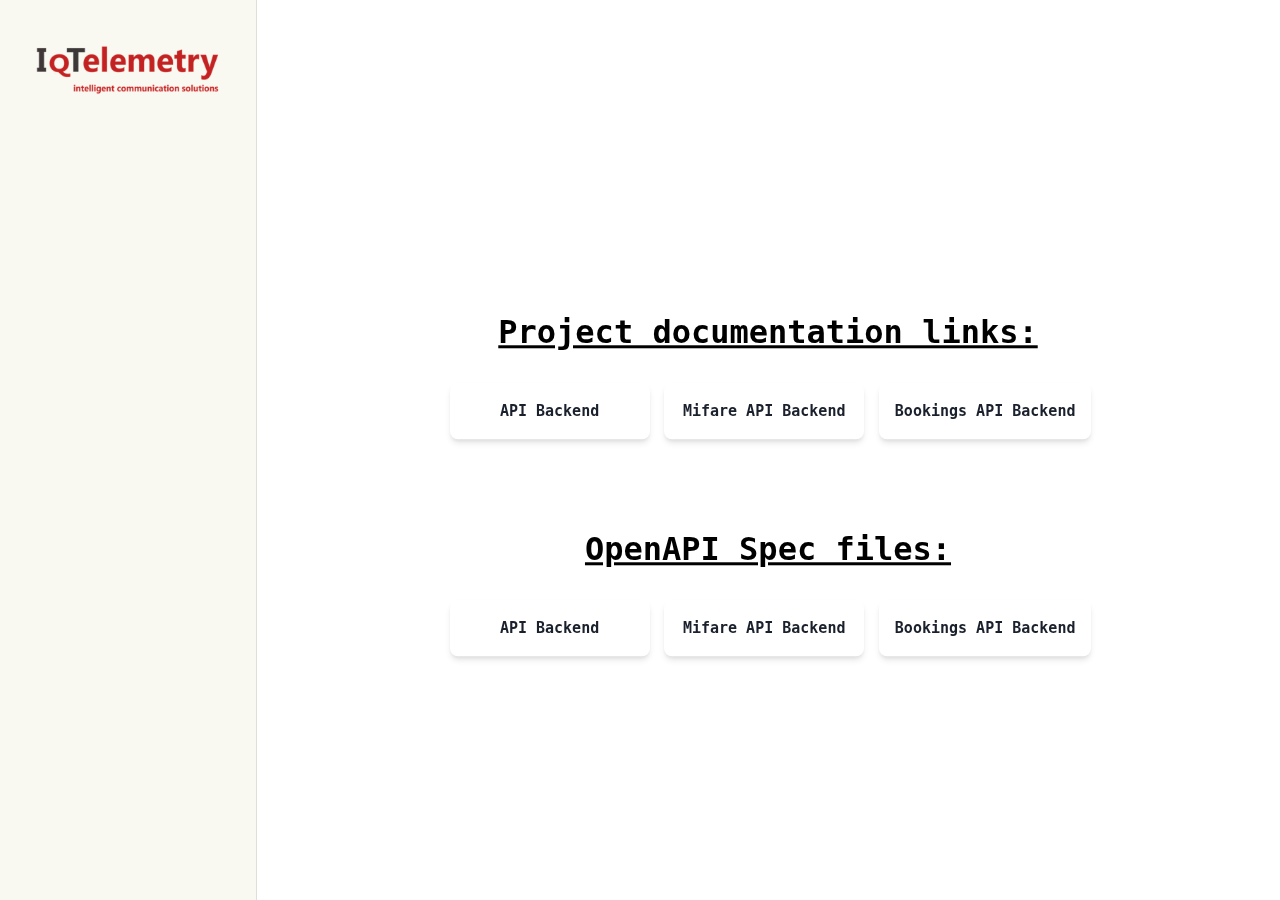
==== commit f2d0ac99: "Move project around" ====
--- a/index.html
+++ b/index.html
@@ -1,968 +1,36 @@
 <!DOCTYPE html>
-<html>
-
+<html lang="en">
 <head>
-  <meta charset="utf8" />
-  <title>Payway API v1</title>
-  <!-- needed for adaptive design -->
-  <meta name="viewport" content="width=device-width, initial-scale=1">
-  <style>
-    body {
-      padding: 0;
-      margin: 0;
-    }
-  </style>
-  <script src="https://cdn.redoc.ly/redoc/v2.1.5/bundles/redoc.standalone.js"></script><style data-styled="true" data-styled-version="6.1.12">.htdgPt{width:calc(100% - 40%);padding:0 40px;}/*!sc*/
-@media print,screen and (max-width: 75rem){.htdgPt{width:100%;padding:40px 40px;}}/*!sc*/
-.gxopqJ{width:calc(100% - 40%);padding:0 40px;}/*!sc*/
-@media print,screen and (max-width: 75rem){.gxopqJ{width:100%;padding:0px 40px;}}/*!sc*/
-data-styled.g4[id="sc-fQpRED"]{content:"htdgPt,gxopqJ,"}/*!sc*/
-.diwyyM{padding:40px 0;}/*!sc*/
-.diwyyM:last-child{min-height:calc(100vh + 1px);}/*!sc*/
-.diwyyM>.diwyyM:last-child{min-height:initial;}/*!sc*/
-@media print,screen and (max-width: 75rem){.diwyyM{padding:0;}}/*!sc*/
-.kcRA-dj{padding:40px 0;position:relative;}/*!sc*/
-.kcRA-dj:last-child{min-height:calc(100vh + 1px);}/*!sc*/
-.kcRA-dj>.kcRA-dj:last-child{min-height:initial;}/*!sc*/
-@media print,screen and (max-width: 75rem){.kcRA-dj{padding:0;}}/*!sc*/
-.kcRA-dj:not(:last-of-type):after{position:absolute;bottom:0;width:100%;display:block;content:'';border-bottom:1px solid rgba(0, 0, 0, 0.2);}/*!sc*/
-data-styled.g5[id="sc-dsLQwm"]{content:"diwyyM,kcRA-dj,"}/*!sc*/
-.giBmgW{width:40%;color:ivory;background-color:#303846;padding:0 40px;}/*!sc*/
-@media print,screen and (max-width: 75rem){.giBmgW{width:100%;padding:40px 40px;}}/*!sc*/
-data-styled.g6[id="sc-iKTcqh"]{content:"giBmgW,"}/*!sc*/
-.fFxqEH{background-color:#303846;}/*!sc*/
-data-styled.g7[id="sc-gnpbhQ"]{content:"fFxqEH,"}/*!sc*/
-.dSIRVR{display:flex;width:100%;padding:0;}/*!sc*/
-@media print,screen and (max-width: 75rem){.dSIRVR{flex-direction:column;}}/*!sc*/
-data-styled.g8[id="sc-la-DxNn"]{content:"dSIRVR,"}/*!sc*/
-.gfRsnu{font-family:Montserrat,sans-serif;font-weight:400;font-size:1.85714em;line-height:1.6em;color:#333333;}/*!sc*/
-data-styled.g9[id="sc-iCZwEW"]{content:"gfRsnu,"}/*!sc*/
-.cbpGTP{font-family:Montserrat,sans-serif;font-weight:400;font-size:1.57143em;line-height:1.6em;color:#333333;margin:0 0 20px;}/*!sc*/
-data-styled.g10[id="sc-knesRu"]{content:"cbpGTP,"}/*!sc*/
-.hXfqdp{color:ivory;}/*!sc*/
-data-styled.g12[id="sc-kkmypM"]{content:"hXfqdp,"}/*!sc*/
-.gwrByh{border-bottom:1px solid rgba(38, 50, 56, 0.3);margin:1em 0 1em 0;color:rgba(38, 50, 56, 0.5);font-weight:normal;text-transform:uppercase;font-size:0.929em;line-height:20px;}/*!sc*/
-data-styled.g13[id="sc-dkjaqt"]{content:"gwrByh,"}/*!sc*/
-.hSvuOo{cursor:pointer;margin-left:-20px;padding:0;line-height:1;width:20px;display:inline-block;outline:0;}/*!sc*/
-.hSvuOo:before{content:'';width:15px;height:15px;background-size:contain;background-image:url('[data-uri]');opacity:0.5;visibility:hidden;display:inline-block;vertical-align:middle;}/*!sc*/
-h1:hover>.hSvuOo::before,h2:hover>.hSvuOo::before,.hSvuOo:hover::before{visibility:visible;}/*!sc*/
-data-styled.g14[id="sc-jCbFiK"]{content:"hSvuOo,"}/*!sc*/
-.gUrACV{height:18px;width:18px;min-width:18px;vertical-align:middle;float:right;transition:transform 0.2s ease-out;transform:rotateZ(-90deg);}/*!sc*/
-.dJanPw{height:1.3em;width:1.3em;min-width:1.3em;vertical-align:middle;transition:transform 0.2s ease-out;transform:rotateZ(-90deg);}/*!sc*/
-.fqtTpb{height:1.5em;width:1.5em;min-width:1.5em;vertical-align:middle;float:left;transition:transform 0.2s ease-out;transform:rotateZ(-90deg);}/*!sc*/
-.fqtTpb polygon{fill:#1d8127;}/*!sc*/
-.iMxoRf{height:20px;width:20px;min-width:20px;vertical-align:middle;float:right;transition:transform 0.2s ease-out;transform:rotateZ(0);}/*!sc*/
-.iMxoRf polygon{fill:white;}/*!sc*/
-.MHxpd{height:18px;width:18px;min-width:18px;vertical-align:middle;transition:transform 0.2s ease-out;transform:rotateZ(-90deg);}/*!sc*/
-data-styled.g15[id="sc-cBYhjr"]{content:"gUrACV,dJanPw,fqtTpb,iMxoRf,MHxpd,"}/*!sc*/
-.gbdrVc{border-left:1px solid #7c7cbb;box-sizing:border-box;position:relative;padding:10px 10px 10px 0;}/*!sc*/
-@media screen and (max-width: 50rem){.gbdrVc{display:block;overflow:hidden;}}/*!sc*/
-tr:first-of-type>.gbdrVc,tr.last>.gbdrVc{border-left-width:0;background-position:top left;background-repeat:no-repeat;background-size:1px 100%;}/*!sc*/
-tr:first-of-type>.gbdrVc{background-image:linear-gradient(
-      to bottom,
-      transparent 0%,
-      transparent 22px,
-      #7c7cbb 22px,
-      #7c7cbb 100%
-    );}/*!sc*/
-tr.last>.gbdrVc{background-image:linear-gradient(
-      to bottom,
-      #7c7cbb 0%,
-      #7c7cbb 22px,
-      transparent 22px,
-      transparent 100%
-    );}/*!sc*/
-tr.last+tr>.gbdrVc{border-left-color:transparent;}/*!sc*/
-tr.last:first-child>.gbdrVc{background:none;border-left-color:transparent;}/*!sc*/
-data-styled.g18[id="sc-tOkKi"]{content:"gbdrVc,"}/*!sc*/
-.bUksBx{vertical-align:top;line-height:20px;white-space:nowrap;font-size:13px;font-family:Courier,monospace;}/*!sc*/
-.bUksBx.deprecated{text-decoration:line-through;color:#707070;}/*!sc*/
-data-styled.g20[id="sc-epPVmt"]{content:"bUksBx,"}/*!sc*/
-.exGrJC{border-bottom:1px solid #9fb4be;padding:10px 0;width:75%;box-sizing:border-box;}/*!sc*/
-tr.expanded .exGrJC{border-bottom:none;}/*!sc*/
-@media screen and (max-width: 50rem){.exGrJC{padding:0 20px;border-bottom:none;border-left:1px solid #7c7cbb;}tr.last>.exGrJC{border-left:none;}}/*!sc*/
-data-styled.g21[id="sc-fpSrms"]{content:"exGrJC,"}/*!sc*/
-.hTjFRU{color:#7c7cbb;font-family:Courier,monospace;margin-right:10px;}/*!sc*/
-.hTjFRU::before{content:'';display:inline-block;vertical-align:middle;width:10px;height:1px;background:#7c7cbb;}/*!sc*/
-.hTjFRU::after{content:'';display:inline-block;vertical-align:middle;width:1px;background:#7c7cbb;height:7px;}/*!sc*/
-data-styled.g22[id="sc-hfvVTD"]{content:"hTjFRU,"}/*!sc*/
-.ceVHDP{border-collapse:separate;border-radius:3px;font-size:14px;border-spacing:0;width:100%;}/*!sc*/
-.ceVHDP >tr{vertical-align:middle;}/*!sc*/
-@media screen and (max-width: 50rem){.ceVHDP{display:block;}.ceVHDP >tr,.ceVHDP >tbody>tr{display:block;}}/*!sc*/
-@media screen and (max-width: 50rem) and (-ms-high-contrast:none){.ceVHDP td{float:left;width:100%;}}/*!sc*/
-.ceVHDP .sc-ifyrTC,.ceVHDP .sc-ifyrTC .sc-ifyrTC .sc-ifyrTC,.ceVHDP .sc-ifyrTC .sc-ifyrTC .sc-ifyrTC .sc-ifyrTC .sc-ifyrTC{margin:1em;margin-right:0;background:#fafafa;}/*!sc*/
-.ceVHDP .sc-ifyrTC .sc-ifyrTC,.ceVHDP .sc-ifyrTC .sc-ifyrTC .sc-ifyrTC .sc-ifyrTC,.ceVHDP .sc-ifyrTC .sc-ifyrTC .sc-ifyrTC .sc-ifyrTC .sc-ifyrTC .sc-ifyrTC{background:#ffffff;}/*!sc*/
-data-styled.g24[id="sc-dENhDJ"]{content:"ceVHDP,"}/*!sc*/
-.bXxWav >ul{list-style:none;padding:0;margin:0;margin:0 -5px;}/*!sc*/
-.bXxWav >ul >li{padding:5px 10px;display:inline-block;background-color:#1b2028;border-bottom:1px solid rgba(0, 0, 0, 0.5);cursor:pointer;text-align:center;outline:none;color:#ffff8a;margin:0 5px 5px 5px;border:1px solid #111419;border-radius:5px;min-width:60px;font-size:0.9em;font-weight:bold;}/*!sc*/
-.bXxWav >ul >li.react-tabs__tab--selected{color:#333333;background:ivory;}/*!sc*/
-.bXxWav >ul >li.react-tabs__tab--selected:focus{outline:auto;}/*!sc*/
-.bXxWav >ul >li:only-child{flex:none;min-width:100px;}/*!sc*/
-.bXxWav >ul >li.tab-success{color:#1d8127;}/*!sc*/
-.bXxWav >ul >li.tab-redirect{color:#ffa500;}/*!sc*/
-.bXxWav >ul >li.tab-info{color:#87ceeb;}/*!sc*/
-.bXxWav >ul >li.tab-error{color:#d41f1c;}/*!sc*/
-.bXxWav >.react-tabs__tab-panel{background:#1b2028;}/*!sc*/
-.bXxWav >.react-tabs__tab-panel>div,.bXxWav >.react-tabs__tab-panel>pre{padding:20px;margin:0;}/*!sc*/
-.bXxWav >.react-tabs__tab-panel>div>pre{padding:0;}/*!sc*/
-data-styled.g30[id="sc-bSlUec"]{content:"bXxWav,"}/*!sc*/
-.fwfkcU code[class*='language-'],.fwfkcU pre[class*='language-']{text-shadow:0 -0.1em 0.2em black;text-align:left;white-space:pre;word-spacing:normal;word-break:normal;word-wrap:normal;line-height:1.5;-moz-tab-size:4;-o-tab-size:4;tab-size:4;-webkit-hyphens:none;-moz-hyphens:none;-ms-hyphens:none;hyphens:none;}/*!sc*/
-@media print{.fwfkcU code[class*='language-'],.fwfkcU pre[class*='language-']{text-shadow:none;}}/*!sc*/
-.fwfkcU pre[class*='language-']{padding:1em;margin:0.5em 0;overflow:auto;}/*!sc*/
-.fwfkcU .token.comment,.fwfkcU .token.prolog,.fwfkcU .token.doctype,.fwfkcU .token.cdata{color:hsl(30, 20%, 50%);}/*!sc*/
-.fwfkcU .token.punctuation{opacity:0.7;}/*!sc*/
-.fwfkcU .namespace{opacity:0.7;}/*!sc*/
-.fwfkcU .token.property,.fwfkcU .token.tag,.fwfkcU .token.number,.fwfkcU .token.constant,.fwfkcU .token.symbol{color:#4a8bb3;}/*!sc*/
-.fwfkcU .token.boolean{color:#e64441;}/*!sc*/
-.fwfkcU .token.selector,.fwfkcU .token.attr-name,.fwfkcU .token.string,.fwfkcU .token.char,.fwfkcU .token.builtin,.fwfkcU .token.inserted{color:#a0fbaa;}/*!sc*/
-.fwfkcU .token.selector+a,.fwfkcU .token.attr-name+a,.fwfkcU .token.string+a,.fwfkcU .token.char+a,.fwfkcU .token.builtin+a,.fwfkcU .token.inserted+a,.fwfkcU .token.selector+a:visited,.fwfkcU .token.attr-name+a:visited,.fwfkcU .token.string+a:visited,.fwfkcU .token.char+a:visited,.fwfkcU .token.builtin+a:visited,.fwfkcU .token.inserted+a:visited{color:#4ed2ba;text-decoration:underline;}/*!sc*/
-.fwfkcU .token.property.string{color:white;}/*!sc*/
-.fwfkcU .token.operator,.fwfkcU .token.entity,.fwfkcU .token.url,.fwfkcU .token.variable{color:hsl(40, 90%, 60%);}/*!sc*/
-.fwfkcU .token.atrule,.fwfkcU .token.attr-value,.fwfkcU .token.keyword{color:hsl(350, 40%, 70%);}/*!sc*/
-.fwfkcU .token.regex,.fwfkcU .token.important{color:#e90;}/*!sc*/
-.fwfkcU .token.important,.fwfkcU .token.bold{font-weight:bold;}/*!sc*/
-.fwfkcU .token.italic{font-style:italic;}/*!sc*/
-.fwfkcU .token.entity{cursor:help;}/*!sc*/
-.fwfkcU .token.deleted{color:red;}/*!sc*/
-data-styled.g32[id="sc-euGpHm"]{content:"fwfkcU,"}/*!sc*/
-.bMXXJy{opacity:0.7;transition:opacity 0.3s ease;text-align:right;}/*!sc*/
-.bMXXJy:focus-within{opacity:1;}/*!sc*/
-.bMXXJy >button{background-color:transparent;border:0;color:inherit;padding:2px 10px;font-family:Roboto,sans-serif;font-size:14px;line-height:1.5em;cursor:pointer;outline:0;}/*!sc*/
-.bMXXJy >button :hover,.bMXXJy >button :focus{background:rgba(255, 255, 255, 0.1);}/*!sc*/
-data-styled.g33[id="sc-pFPEP"]{content:"bMXXJy,"}/*!sc*/
-.bWVgjU{position:relative;}/*!sc*/
-data-styled.g37[id="sc-dJDBYC"]{content:"bWVgjU,"}/*!sc*/
-.fafqZb{margin-left:10px;text-transform:none;font-size:0.929em;color:black;}/*!sc*/
-data-styled.g41[id="sc-dwYcXH"]{content:"fafqZb,"}/*!sc*/
-.gVLcub{font-family:Roboto,sans-serif;font-weight:400;line-height:1.5em;}/*!sc*/
-.gVLcub p:last-child{margin-bottom:0;}/*!sc*/
-.gVLcub h1{font-family:Montserrat,sans-serif;font-weight:400;font-size:1.85714em;line-height:1.6em;color:#32329f;margin-top:0;}/*!sc*/
-.gVLcub h2{font-family:Montserrat,sans-serif;font-weight:400;font-size:1.57143em;line-height:1.6em;color:#333333;}/*!sc*/
-.gVLcub code{color:#e53935;background-color:rgba(38, 50, 56, 0.05);font-family:Courier,monospace;border-radius:2px;border:1px solid rgba(38, 50, 56, 0.1);padding:0 5px;font-size:13px;font-weight:400;word-break:break-word;}/*!sc*/
-.gVLcub pre{font-family:Courier,monospace;white-space:pre;background-color:#1b2028;color:white;padding:20px;overflow-x:auto;line-height:normal;border-radius:0;border:1px solid rgba(38, 50, 56, 0.1);}/*!sc*/
-.gVLcub pre code{background-color:transparent;color:white;padding:0;}/*!sc*/
-.gVLcub pre code:before,.gVLcub pre code:after{content:none;}/*!sc*/
-.gVLcub blockquote{margin:0;margin-bottom:1em;padding:0 15px;color:#777;border-left:4px solid #ddd;}/*!sc*/
-.gVLcub img{max-width:100%;box-sizing:content-box;}/*!sc*/
-.gVLcub ul,.gVLcub ol{padding-left:2em;margin:0;margin-bottom:1em;}/*!sc*/
-.gVLcub ul ul,.gVLcub ol ul,.gVLcub ul ol,.gVLcub ol ol{margin-bottom:0;margin-top:0;}/*!sc*/
-.gVLcub table{display:block;width:100%;overflow:auto;word-break:normal;word-break:keep-all;border-collapse:collapse;border-spacing:0;margin-top:1.5em;margin-bottom:1.5em;}/*!sc*/
-.gVLcub table tr{background-color:#fff;border-top:1px solid #ccc;}/*!sc*/
-.gVLcub table tr:nth-child(2n){background-color:#fafafa;}/*!sc*/
-.gVLcub table th,.gVLcub table td{padding:6px 13px;border:1px solid #ddd;}/*!sc*/
-.gVLcub table th{text-align:left;font-weight:bold;}/*!sc*/
-.gVLcub .share-link{cursor:pointer;margin-left:-20px;padding:0;line-height:1;width:20px;display:inline-block;outline:0;}/*!sc*/
-.gVLcub .share-link:before{content:'';width:15px;height:15px;background-size:contain;background-image:url('[data-uri]');opacity:0.5;visibility:hidden;display:inline-block;vertical-align:middle;}/*!sc*/
-.gVLcub h1:hover>.share-link::before,.gVLcub h2:hover>.share-link::before,.gVLcub .share-link:hover::before{visibility:visible;}/*!sc*/
-.gVLcub a{text-decoration:auto;color:#0090cc;}/*!sc*/
-.gVLcub a:visited{color:#0090cc;}/*!sc*/
-.gVLcub a:hover{color:#33c3ff;text-decoration:auto;}/*!sc*/
-.jOAedZ{font-family:Roboto,sans-serif;font-weight:400;line-height:1.5em;}/*!sc*/
-.jOAedZ p:last-child{margin-bottom:0;}/*!sc*/
-.jOAedZ p:first-child{margin-top:0;}/*!sc*/
-.jOAedZ p:last-child{margin-bottom:0;}/*!sc*/
-.jOAedZ h1{font-family:Montserrat,sans-serif;font-weight:400;font-size:1.85714em;line-height:1.6em;color:#32329f;margin-top:0;}/*!sc*/
-.jOAedZ h2{font-family:Montserrat,sans-serif;font-weight:400;font-size:1.57143em;line-height:1.6em;color:#333333;}/*!sc*/
-.jOAedZ code{color:#e53935;background-color:rgba(38, 50, 56, 0.05);font-family:Courier,monospace;border-radius:2px;border:1px solid rgba(38, 50, 56, 0.1);padding:0 5px;font-size:13px;font-weight:400;word-break:break-word;}/*!sc*/
-.jOAedZ pre{font-family:Courier,monospace;white-space:pre;background-color:#1b2028;color:white;padding:20px;overflow-x:auto;line-height:normal;border-radius:0;border:1px solid rgba(38, 50, 56, 0.1);}/*!sc*/
-.jOAedZ pre code{background-color:transparent;color:white;padding:0;}/*!sc*/
-.jOAedZ pre code:before,.jOAedZ pre code:after{content:none;}/*!sc*/
-.jOAedZ blockquote{margin:0;margin-bottom:1em;padding:0 15px;color:#777;border-left:4px solid #ddd;}/*!sc*/
-.jOAedZ img{max-width:100%;box-sizing:content-box;}/*!sc*/
-.jOAedZ ul,.jOAedZ ol{padding-left:2em;margin:0;margin-bottom:1em;}/*!sc*/
-.jOAedZ ul ul,.jOAedZ ol ul,.jOAedZ ul ol,.jOAedZ ol ol{margin-bottom:0;margin-top:0;}/*!sc*/
-.jOAedZ table{display:block;width:100%;overflow:auto;word-break:normal;word-break:keep-all;border-collapse:collapse;border-spacing:0;margin-top:1.5em;margin-bottom:1.5em;}/*!sc*/
-.jOAedZ table tr{background-color:#fff;border-top:1px solid #ccc;}/*!sc*/
-.jOAedZ table tr:nth-child(2n){background-color:#fafafa;}/*!sc*/
-.jOAedZ table th,.jOAedZ table td{padding:6px 13px;border:1px solid #ddd;}/*!sc*/
-.jOAedZ table th{text-align:left;font-weight:bold;}/*!sc*/
-.jOAedZ .share-link{cursor:pointer;margin-left:-20px;padding:0;line-height:1;width:20px;display:inline-block;outline:0;}/*!sc*/
-.jOAedZ .share-link:before{content:'';width:15px;height:15px;background-size:contain;background-image:url('[data-uri]');opacity:0.5;visibility:hidden;display:inline-block;vertical-align:middle;}/*!sc*/
-.jOAedZ h1:hover>.share-link::before,.jOAedZ h2:hover>.share-link::before,.jOAedZ .share-link:hover::before{visibility:visible;}/*!sc*/
-.jOAedZ a{text-decoration:auto;color:#0090cc;}/*!sc*/
-.jOAedZ a:visited{color:#0090cc;}/*!sc*/
-.jOAedZ a:hover{color:#33c3ff;text-decoration:auto;}/*!sc*/
-data-styled.g42[id="sc-exayXG"]{content:"gVLcub,jOAedZ,"}/*!sc*/
-.dRdjww{display:inline;}/*!sc*/
-data-styled.g43[id="sc-dHrNzZ"]{content:"dRdjww,"}/*!sc*/
-.ecCAmX{position:relative;}/*!sc*/
-data-styled.g44[id="sc-eHujzY"]{content:"ecCAmX,"}/*!sc*/
-.dgzSkD:hover>.sc-pFPEP{opacity:1;}/*!sc*/
-data-styled.g49[id="sc-eTdEpr"]{content:"dgzSkD,"}/*!sc*/
-.bDqsIm{font-family:Courier,monospace;font-size:13px;white-space:pre;contain:content;overflow-x:auto;}/*!sc*/
-.bDqsIm .redoc-json code>.collapser{display:none;pointer-events:none;}/*!sc*/
-.bDqsIm .callback-function{color:gray;}/*!sc*/
-.bDqsIm .collapser:after{content:'-';cursor:pointer;}/*!sc*/
-.bDqsIm .collapsed>.collapser:after{content:'+';cursor:pointer;}/*!sc*/
-.bDqsIm .ellipsis:after{content:' … ';}/*!sc*/
-.bDqsIm .collapsible{margin-left:2em;}/*!sc*/
-.bDqsIm .hoverable{padding-top:1px;padding-bottom:1px;padding-left:2px;padding-right:2px;border-radius:2px;}/*!sc*/
-.bDqsIm .hovered{background-color:rgba(235, 238, 249, 1);}/*!sc*/
-.bDqsIm .collapser{background-color:transparent;border:0;color:#fff;font-family:Courier,monospace;font-size:13px;padding-right:6px;padding-left:6px;padding-top:0;padding-bottom:0;display:flex;align-items:center;justify-content:center;width:15px;height:15px;position:absolute;top:4px;left:-1.5em;cursor:default;user-select:none;-webkit-user-select:none;padding:2px;}/*!sc*/
-.bDqsIm .collapser:focus{outline-color:#fff;outline-style:dotted;outline-width:1px;}/*!sc*/
-.bDqsIm ul{list-style-type:none;padding:0px;margin:0px 0px 0px 26px;}/*!sc*/
-.bDqsIm li{position:relative;display:block;}/*!sc*/
-.bDqsIm .hoverable{display:inline-block;}/*!sc*/
-.bDqsIm .selected{outline-style:solid;outline-width:1px;outline-style:dotted;}/*!sc*/
-.bDqsIm .collapsed>.collapsible{display:none;}/*!sc*/
-.bDqsIm .ellipsis{display:none;}/*!sc*/
-.bDqsIm .collapsed>.ellipsis{display:inherit;}/*!sc*/
-data-styled.g50[id="sc-fTgapq"]{content:"bDqsIm,"}/*!sc*/
-.dVcZTv{padding:0.9em;background-color:rgba(48,56,70,0.4);margin:0 0 10px 0;display:block;font-family:Montserrat,sans-serif;font-size:0.929em;line-height:1.5em;}/*!sc*/
-data-styled.g51[id="sc-ZubPq"]{content:"dVcZTv,"}/*!sc*/
-.fPLFCp{font-family:Montserrat,sans-serif;font-size:12px;position:absolute;z-index:1;top:-11px;left:12px;font-weight:600;color:rgba(255,255,240,0.7);}/*!sc*/
-data-styled.g52[id="sc-foMnoT"]{content:"fPLFCp,"}/*!sc*/
-.iLXIA-d{position:relative;}/*!sc*/
-data-styled.g53[id="sc-WChnI"]{content:"iLXIA-d,"}/*!sc*/
-.gDrQpr{margin-top:15px;}/*!sc*/
-data-styled.g56[id="sc-AmOMz"]{content:"gDrQpr,"}/*!sc*/
-.fWeVrc.deprecated span.property-name{text-decoration:line-through;color:#707070;}/*!sc*/
-.fWeVrc button{background-color:transparent;border:0;outline:0;font-size:13px;font-family:Courier,monospace;cursor:pointer;padding:0;color:#333333;}/*!sc*/
-.fWeVrc button:focus{font-weight:600;}/*!sc*/
-.fWeVrc .sc-cBYhjr{height:1.1em;width:1.1em;}/*!sc*/
-.fWeVrc .sc-cBYhjr polygon{fill:#666;}/*!sc*/
-data-styled.g57[id="sc-hxyskk"]{content:"fWeVrc,"}/*!sc*/
-.bJcEcT{vertical-align:middle;font-size:13px;line-height:20px;}/*!sc*/
-data-styled.g58[id="sc-xuUkR"]{content:"bJcEcT,"}/*!sc*/
-.kDPMlG{color:rgba(102,102,102,0.9);}/*!sc*/
-data-styled.g59[id="sc-cvzDha"]{content:"kDPMlG,"}/*!sc*/
-.etUsjc{color:#666;}/*!sc*/
-data-styled.g60[id="sc-gKROGD"]{content:"etUsjc,"}/*!sc*/
-.gLEAmN{color:#d41f1c;font-size:0.9em;font-weight:normal;margin-left:20px;line-height:1;}/*!sc*/
-data-styled.g62[id="sc-hrDJJk"]{content:"gLEAmN,"}/*!sc*/
-.iWjUHw{border-radius:2px;word-break:break-word;background-color:rgba(51,51,51,0.05);color:rgba(51,51,51,0.9);padding:0 5px;border:1px solid rgba(51,51,51,0.1);font-family:Courier,monospace;}/*!sc*/
-+{margin-left:0;}/*!sc*/
-data-styled.g66[id="sc-cDelgQ"]{content:"iWjUHw,"}/*!sc*/
-.hcQlsz{border-radius:2px;background-color:rgba(104,104,207,0.05);color:rgba(50,50,159,0.9);margin:0 5px;padding:0 5px;border:1px solid rgba(50,50,159,0.1);}/*!sc*/
-+{margin-left:0;}/*!sc*/
-data-styled.g68[id="sc-fsKlOa"]{content:"hcQlsz,"}/*!sc*/
-.rVTIO{margin:1em 0;}/*!sc*/
-.rVTIO a{text-decoration:auto;color:#0090cc;}/*!sc*/
-.rVTIO a:visited{color:#0090cc;}/*!sc*/
-.rVTIO a:hover{color:#33c3ff;text-decoration:auto;}/*!sc*/
-data-styled.g70[id="sc-iNJlaU"]{content:"rVTIO,"}/*!sc*/
-.gDBxFj{margin-top:1em;list-style-position:outside;}/*!sc*/
-data-styled.g73[id="sc-gwrIee"]{content:"gDBxFj,"}/*!sc*/
-.bbBiOA:after{content:' and ';font-weight:normal;}/*!sc*/
-.bbBiOA:last-child:after{content:none;}/*!sc*/
-.bbBiOA a{text-decoration:auto;color:#0090cc;}/*!sc*/
-.bbBiOA a:visited{color:#0090cc;}/*!sc*/
-.bbBiOA a:hover{color:#33c3ff;text-decoration:auto;}/*!sc*/
-data-styled.g80[id="sc-blcnQh"]{content:"bbBiOA,"}/*!sc*/
-.bZQPSV{white-space:nowrap;}/*!sc*/
-.bZQPSV:after{content:' or ';white-space:pre;}/*!sc*/
-.bZQPSV:last-child:after,.bZQPSV:only-child:after{content:none;}/*!sc*/
-.bZQPSV a{text-decoration:auto;color:#0090cc;}/*!sc*/
-.bZQPSV a:visited{color:#0090cc;}/*!sc*/
-.bZQPSV a:hover{color:#33c3ff;text-decoration:auto;}/*!sc*/
-data-styled.g81[id="sc-iHlJgr"]{content:"bZQPSV,"}/*!sc*/
-.febKCY{flex:1 1 auto;cursor:pointer;}/*!sc*/
-data-styled.g82[id="sc-jHofgq"]{content:"febKCY,"}/*!sc*/
-.juVMxG{width:75%;text-overflow:ellipsis;border-radius:4px;overflow:hidden;}/*!sc*/
-@media screen and (max-width: 50rem){.juVMxG{margin-top:10px;}}/*!sc*/
-data-styled.g83[id="sc-iRFtIJ"]{content:"juVMxG,"}/*!sc*/
-.eGMvsx{display:inline-block;margin:0;}/*!sc*/
-data-styled.g84[id="sc-jRHPII"]{content:"eGMvsx,"}/*!sc*/
-.cCfxdS{width:100%;display:flex;margin:1em 0;flex-direction:row;}/*!sc*/
-@media screen and (max-width: 50rem){.cCfxdS{flex-direction:column;}}/*!sc*/
-data-styled.g85[id="sc-hWiVxH"]{content:"cCfxdS,"}/*!sc*/
-.edbYXQ{margin-top:0;margin-bottom:0.5em;}/*!sc*/
-data-styled.g91[id="sc-gjHHYa"]{content:"edbYXQ,"}/*!sc*/
-.cwcfQE{border:1px solid #32329f;color:#32329f;font-weight:normal;margin-left:0.5em;padding:4px 8px 4px;display:inline-block;text-decoration:none;cursor:pointer;}/*!sc*/
-data-styled.g92[id="sc-kyZTxD"]{content:"cwcfQE,"}/*!sc*/
-.hrVgqq::before{content:'|';display:inline-block;opacity:0.5;width:15px;text-align:center;}/*!sc*/
-.hrVgqq:last-child::after{display:none;}/*!sc*/
-data-styled.g93[id="sc-ggPNws"]{content:"hrVgqq,"}/*!sc*/
-.dgGfLY{overflow:hidden;}/*!sc*/
-data-styled.g94[id="sc-kwhYVV"]{content:"dgGfLY,"}/*!sc*/
-.kqOgwj{display:flex;flex-wrap:wrap;margin-left:-15px;}/*!sc*/
-data-styled.g95[id="sc-fyEUpq"]{content:"kqOgwj,"}/*!sc*/
-.dKvMBm{max-height:260px;max-width:260px;padding:20px;width:100%;display:block;}/*!sc*/
-data-styled.g96[id="sc-jNXfOT"]{content:"dKvMBm,"}/*!sc*/
-.zdFQt{text-align:center;}/*!sc*/
-data-styled.g97[id="sc-fvMZNI"]{content:"zdFQt,"}/*!sc*/
-.QUyzu{width:9ex;display:inline-block;height:13px;line-height:13px;background-color:#333;border-radius:3px;background-repeat:no-repeat;background-position:6px 4px;font-size:7px;font-family:Verdana,sans-serif;color:white;text-transform:uppercase;text-align:center;font-weight:bold;vertical-align:middle;margin-right:6px;margin-top:2px;}/*!sc*/
-.QUyzu.get{background-color:#2F8132;}/*!sc*/
-.QUyzu.post{background-color:#186FAF;}/*!sc*/
-.QUyzu.put{background-color:#95507c;}/*!sc*/
-.QUyzu.options{background-color:#947014;}/*!sc*/
-.QUyzu.patch{background-color:#bf581d;}/*!sc*/
-.QUyzu.delete{background-color:#cc3333;}/*!sc*/
-.QUyzu.basic{background-color:#707070;}/*!sc*/
-.QUyzu.link{background-color:#07818F;}/*!sc*/
-.QUyzu.head{background-color:#A23DAD;}/*!sc*/
-.QUyzu.hook{background-color:#32329f;}/*!sc*/
-.QUyzu.schema{background-color:#707070;}/*!sc*/
-data-styled.g99[id="sc-exkVDC"]{content:"QUyzu,"}/*!sc*/
-.hYtPsf{margin:0;padding:0;}/*!sc*/
-.hYtPsf:first-child{padding-bottom:32px;}/*!sc*/
-.sc-iMDhdf .sc-iMDhdf{font-size:0.929em;}/*!sc*/
-.fEjWGm{margin:0;padding:0;display:none;}/*!sc*/
-.fEjWGm:first-child{padding-bottom:32px;}/*!sc*/
-.sc-iMDhdf .sc-iMDhdf{font-size:0.929em;}/*!sc*/
-data-styled.g100[id="sc-iMDhdf"]{content:"hYtPsf,fEjWGm,"}/*!sc*/
-.eRPMcc{list-style:none inside none;overflow:hidden;text-overflow:ellipsis;padding:0;margin-top:15px;}/*!sc*/
-.btrDvq{list-style:none inside none;overflow:hidden;text-overflow:ellipsis;padding:0;}/*!sc*/
-data-styled.g101[id="sc-loAbOW"]{content:"eRPMcc,btrDvq,"}/*!sc*/
-.gFKjFu{cursor:pointer;color:#333333;margin:0;padding:12.5px 20px;display:flex;justify-content:space-between;font-family:Montserrat,sans-serif;opacity:0.7;text-transform:uppercase;font-size:0.8em;padding-bottom:0;cursor:default;background-color:#f9f8f1;}/*!sc*/
-.gFKjFu .sc-cBYhjr{height:1.5em;width:1.5em;}/*!sc*/
-.gFKjFu .sc-cBYhjr polygon{fill:#333333;}/*!sc*/
-.jcAwhe{cursor:pointer;color:#333333;margin:0;padding:12.5px 20px;display:flex;justify-content:space-between;font-family:Montserrat,sans-serif;font-size:0.929em;text-transform:none;background-color:#f9f8f1;}/*!sc*/
-.jcAwhe:hover{color:#32329f;background-color:#eae6cd;}/*!sc*/
-.jcAwhe .sc-cBYhjr{height:1.5em;width:1.5em;}/*!sc*/
-.jcAwhe .sc-cBYhjr polygon{fill:#333333;}/*!sc*/
-.bJwA-dz{cursor:pointer;color:#333333;margin:0;padding:12.5px 20px;display:flex;justify-content:space-between;font-family:Montserrat,sans-serif;background-color:#f9f8f1;}/*!sc*/
-.bJwA-dz:hover{color:#32329f;background-color:#f1efdf;}/*!sc*/
-.bJwA-dz .sc-cBYhjr{height:1.5em;width:1.5em;}/*!sc*/
-.bJwA-dz .sc-cBYhjr polygon{fill:#333333;}/*!sc*/
-data-styled.g102[id="sc-bPZXsP"]{content:"gFKjFu,jcAwhe,bJwA-dz,"}/*!sc*/
-.glMKqQ{display:inline-block;vertical-align:middle;width:calc(100% - 38px);overflow:hidden;text-overflow:ellipsis;}/*!sc*/
-data-styled.g103[id="sc-eteQWc"]{content:"glMKqQ,"}/*!sc*/
-.eucVZG{font-size:0.8em;margin-top:10px;text-align:center;position:fixed;width:260px;bottom:0;background:#f9f8f1;}/*!sc*/
-.eucVZG a,.eucVZG a:visited,.eucVZG a:hover{color:#333333!important;padding:5px 0;border-top:1px solid #eae6cd;text-decoration:none;display:flex;align-items:center;justify-content:center;}/*!sc*/
-.eucVZG img{width:15px;margin-right:5px;}/*!sc*/
-@media screen and (max-width: 50rem){.eucVZG{width:100%;}}/*!sc*/
-data-styled.g104[id="sc-gkavYR"]{content:"eucVZG,"}/*!sc*/
-.dCbPd{cursor:pointer;position:relative;margin-bottom:5px;}/*!sc*/
-data-styled.g110[id="sc-dKsqdn"]{content:"dCbPd,"}/*!sc*/
-.jcAXWA{font-family:Courier,monospace;margin-left:10px;flex:1;overflow-x:hidden;text-overflow:ellipsis;}/*!sc*/
-data-styled.g111[id="sc-eowDPD"]{content:"jcAXWA,"}/*!sc*/
-.beieJN{outline:0;color:inherit;width:100%;text-align:left;cursor:pointer;padding:10px 30px 10px 20px;border-radius:4px 4px 0 0;background-color:#1b2028;display:flex;white-space:nowrap;align-items:center;border:1px solid transparent;border-bottom:0;transition:border-color 0.25s ease;}/*!sc*/
-.beieJN ..sc-eowDPD{color:#ffffff;}/*!sc*/
-.beieJN:focus{box-shadow:inset 0 2px 2px rgba(0, 0, 0, 0.45),0 2px 0 rgba(128, 128, 128, 0.25);}/*!sc*/
-data-styled.g112[id="sc-iAlELC"]{content:"beieJN,"}/*!sc*/
-.kpMtuJ{font-size:0.929em;line-height:20px;background-color:#186FAF;color:#ffffff;padding:3px 10px;text-transform:uppercase;font-family:Montserrat,sans-serif;margin:0;}/*!sc*/
-.ByFMv{font-size:0.929em;line-height:20px;background-color:#cc3333;color:#ffffff;padding:3px 10px;text-transform:uppercase;font-family:Montserrat,sans-serif;margin:0;}/*!sc*/
-.ffmPnn{font-size:0.929em;line-height:20px;background-color:#2F8132;color:#ffffff;padding:3px 10px;text-transform:uppercase;font-family:Montserrat,sans-serif;margin:0;}/*!sc*/
-.ildnnS{font-size:0.929em;line-height:20px;background-color:#95507c;color:#ffffff;padding:3px 10px;text-transform:uppercase;font-family:Montserrat,sans-serif;margin:0;}/*!sc*/
-data-styled.g113[id="sc-oeqTF"]{content:"kpMtuJ,ByFMv,ffmPnn,ildnnS,"}/*!sc*/
-.bFiOkX{position:absolute;width:100%;z-index:100;background:#fafafa;color:#263238;box-sizing:border-box;box-shadow:0 0 6px rgba(0, 0, 0, 0.33);overflow:hidden;border-bottom-left-radius:4px;border-bottom-right-radius:4px;transition:all 0.25s ease;visibility:hidden;transform:translateY(-50%) scaleY(0);}/*!sc*/
-data-styled.g114[id="sc-ezTrPE"]{content:"bFiOkX,"}/*!sc*/
-.hdRKqQ{padding:10px;}/*!sc*/
-data-styled.g115[id="sc-drnuxz"]{content:"hdRKqQ,"}/*!sc*/
-.jpmGrk{padding:5px;border:1px solid #ccc;background:#fff;word-break:break-all;color:#32329f;}/*!sc*/
-.jpmGrk >span{color:#333333;}/*!sc*/
-data-styled.g116[id="sc-hDcvty"]{content:"jpmGrk,"}/*!sc*/
-.HCLfY{text-transform:lowercase;margin-left:0;line-height:1.5em;}/*!sc*/
-data-styled.g117[id="sc-kGqRax"]{content:"HCLfY,"}/*!sc*/
-.gcYfHW{display:block;border:0;width:100%;text-align:left;padding:10px;border-radius:2px;margin-bottom:4px;line-height:1.5em;cursor:pointer;color:#1d8127;background-color:rgba(29,129,39,0.07);}/*!sc*/
-.gcYfHW:focus{outline:auto #1d8127;}/*!sc*/
-data-styled.g119[id="sc-giOWAb"]{content:"gcYfHW,"}/*!sc*/
-.gXPvFO{vertical-align:top;}/*!sc*/
-data-styled.g122[id="sc-catHVh"]{content:"gXPvFO,"}/*!sc*/
-.dbBFCU{font-size:1.3em;padding:0.2em 0;margin:3em 0 1.1em;color:#333333;font-weight:normal;}/*!sc*/
-data-styled.g123[id="sc-eiLgtK"]{content:"dbBFCU,"}/*!sc*/
-.cQxXyG{margin-bottom:30px;}/*!sc*/
-data-styled.g128[id="sc-fpJhiv"]{content:"cQxXyG,"}/*!sc*/
-.jQQbBk{user-select:none;width:20px;height:20px;align-self:center;display:flex;flex-direction:column;color:#32329f;}/*!sc*/
-data-styled.g129[id="sc-bQEQyQ"]{content:"jQQbBk,"}/*!sc*/
-.czUxKr{width:260px;background-color:#f9f8f1;overflow:hidden;display:flex;flex-direction:column;backface-visibility:hidden;height:100vh;position:sticky;position:-webkit-sticky;top:0;}/*!sc*/
-@media screen and (max-width: 50rem){.czUxKr{position:fixed;z-index:20;width:100%;background:#f9f8f1;display:none;}}/*!sc*/
-@media print{.czUxKr{display:none;}}/*!sc*/
-data-styled.g130[id="sc-dUMaFF"]{content:"czUxKr,"}/*!sc*/
-.kEKeWg{outline:none;user-select:none;background-color:#f2f2f2;color:#32329f;display:none;cursor:pointer;position:fixed;right:20px;z-index:100;border-radius:50%;box-shadow:0 0 20px rgba(0, 0, 0, 0.3);bottom:44px;width:60px;height:60px;padding:0 20px;}/*!sc*/
-@media screen and (max-width: 50rem){.kEKeWg{display:flex;}}/*!sc*/
-.kEKeWg svg{color:#0065FB;}/*!sc*/
-@media print{.kEKeWg{display:none;}}/*!sc*/
-data-styled.g131[id="sc-elEJnV"]{content:"kEKeWg,"}/*!sc*/
-.fabhKa{font-family:Roboto,sans-serif;font-size:14px;font-weight:400;line-height:1.5em;color:#333333;display:flex;position:relative;text-align:left;-webkit-font-smoothing:antialiased;font-smoothing:antialiased;text-rendering:optimizeSpeed!important;tap-highlight-color:rgba(0, 0, 0, 0);text-size-adjust:100%;}/*!sc*/
-.fabhKa *{box-sizing:border-box;-webkit-tap-highlight-color:rgba(255, 255, 255, 0);}/*!sc*/
-data-styled.g132[id="sc-ixtKjU"]{content:"fabhKa,"}/*!sc*/
-.laenHu{z-index:1;position:relative;overflow:hidden;width:calc(100% - 260px);contain:layout;}/*!sc*/
-@media print,screen and (max-width: 50rem){.laenHu{width:100%;}}/*!sc*/
-data-styled.g133[id="sc-dKGrn"]{content:"laenHu,"}/*!sc*/
-.esIApy{background:#303846;position:absolute;top:0;bottom:0;right:0;width:calc((100% - 260px) * 0.4);}/*!sc*/
-@media print,screen and (max-width: 75rem){.esIApy{display:none;}}/*!sc*/
-data-styled.g134[id="sc-epzHnm"]{content:"esIApy,"}/*!sc*/
-.dcjLWY{padding:5px 0;}/*!sc*/
-data-styled.g135[id="sc-dovzVR"]{content:"dcjLWY,"}/*!sc*/
-.fuhEqn{width:calc(100% - 40px);box-sizing:border-box;margin:0 20px;padding:5px 10px 5px 20px;border:0;border-bottom:1px solid #eae6cd;font-family:Roboto,sans-serif;font-weight:bold;font-size:13px;color:#333333;background-color:transparent;outline:none;}/*!sc*/
-data-styled.g136[id="sc-hAkARQ"]{content:"fuhEqn,"}/*!sc*/
-.fBvPoH{position:absolute;left:20px;height:1.8em;width:0.9em;}/*!sc*/
-.fBvPoH path{fill:#333333;}/*!sc*/
-data-styled.g137[id="sc-kvXgyf"]{content:"fBvPoH,"}/*!sc*/
-</style>
-  <link href="https://fonts.googleapis.com/css?family=Montserrat:300,400,700|Roboto:300,400,700" rel="stylesheet">
+    <meta charset="UTF-8">
+    <meta name="viewport" content="width=device-width, initial-scale=1.0">
+    <link rel="icon" type="image/x-icon" href="favicon.png">
+    <title>Payway Documentation</title>
+    <link rel="stylesheet" href="css/style.css">
 </head>
 
 <body>
-  
-      <div id="redoc"><div class="sc-ixtKjU fabhKa redoc-wrap"><div class="sc-dUMaFF czUxKr menu-content" style="top:0px;height:calc(100vh - 0px)"><div style="background-color:#f9f8f1" class="sc-fvMZNI zdFQt"><img src="https://images.squarespace-cdn.com/content/v1/5bc6dc34797f7417700a1d4b/1586199140393-QKKZIXLCGW2YLXKGVKCS/Picture2.png?format=1500w" alt="IQ Telemetry" class="sc-jNXfOT dKvMBm"/></div><div role="search" class="sc-dovzVR dcjLWY"><svg class="sc-kvXgyf fBvPoH search-icon" version="1.1" viewBox="0 0 1000 1000" x="0px" xmlns="http://www.w3.org/2000/svg" y="0px"><path d="M968.2,849.4L667.3,549c83.9-136.5,66.7-317.4-51.7-435.6C477.1-25,252.5-25,113.9,113.4c-138.5,138.3-138.5,362.6,0,501C219.2,730.1,413.2,743,547.6,666.5l301.9,301.4c43.6,43.6,76.9,14.9,104.2-12.4C981,928.3,1011.8,893,968.2,849.4z M524.5,522c-88.9,88.7-233,88.7-321.8,0c-88.9-88.7-88.9-232.6,0-321.3c88.9-88.7,233-88.7,321.8,0C613.4,289.4,613.4,433.3,524.5,522z"></path></svg><input placeholder="Search..." aria-label="Search" type="text" class="sc-hAkARQ fuhEqn search-input" value=""/></div><div class="sc-dJDBYC bWVgjU scrollbar-container undefined"><ul role="menu" class="sc-iMDhdf hYtPsf"><li tabindex="0" depth="0" data-item-id="group/User-Management" role="menuitem" class="sc-loAbOW eRPMcc"><label class="sc-bPZXsP gFKjFu -depth0"><span width="calc(100% - 38px)" title="User Management" class="sc-eteQWc glMKqQ">User Management</span></label><ul class="sc-iMDhdf hYtPsf"><li tabindex="0" depth="1" data-item-id="tag/Roles" role="menuitem" class="sc-loAbOW btrDvq"><label class="sc-bPZXsP jcAwhe -depth1"><span width="calc(100% - 38px)" title="Roles" class="sc-eteQWc glMKqQ">Roles</span><svg class="sc-cBYhjr gUrACV" version="1.1" viewBox="0 0 24 24" x="0" xmlns="http://www.w3.org/2000/svg" y="0" aria-hidden="true"><polygon points="17.3 8.3 12 13.6 6.7 8.3 5.3 9.7 12 16.4 18.7 9.7 "></polygon></svg></label><ul class="sc-iMDhdf fEjWGm"><li tabindex="0" depth="2" data-item-id="tag/Roles/operation/createRoles" role="menuitem" class="sc-loAbOW btrDvq"><label class="sc-bPZXsP bJwA-dz -depth2"><span type="post" class="sc-exkVDC QUyzu operation-type post">post</span><span tabindex="0" width="calc(100% - 38px)" class="sc-eteQWc glMKqQ">Create object for roles</span></label></li><li tabindex="0" depth="2" data-item-id="tag/Roles/operation/createUserRoles" role="menuitem" class="sc-loAbOW btrDvq"><label class="sc-bPZXsP bJwA-dz -depth2"><span type="post" class="sc-exkVDC QUyzu operation-type post">post</span><span tabindex="0" width="calc(100% - 38px)" class="sc-eteQWc glMKqQ">Create object for user roles</span></label></li><li tabindex="0" depth="2" data-item-id="tag/Roles/operation/deleteRoles" role="menuitem" class="sc-loAbOW btrDvq"><label class="sc-bPZXsP bJwA-dz -depth2"><span type="delete" class="sc-exkVDC QUyzu operation-type delete">del</span><span tabindex="0" width="calc(100% - 38px)" class="sc-eteQWc glMKqQ">Delete object for roles</span></label></li><li tabindex="0" depth="2" data-item-id="tag/Roles/operation/deleteUserRoles" role="menuitem" class="sc-loAbOW btrDvq"><label class="sc-bPZXsP bJwA-dz -depth2"><span type="delete" class="sc-exkVDC QUyzu operation-type delete">del</span><span tabindex="0" width="calc(100% - 38px)" class="sc-eteQWc glMKqQ">Delete object for user roles</span></label></li><li tabindex="0" depth="2" data-item-id="tag/Roles/operation/getRoles" role="menuitem" class="sc-loAbOW btrDvq"><label class="sc-bPZXsP bJwA-dz -depth2"><span type="get" class="sc-exkVDC QUyzu operation-type get">get</span><span tabindex="0" width="calc(100% - 38px)" class="sc-eteQWc glMKqQ">Get object for roles</span></label></li><li tabindex="0" depth="2" data-item-id="tag/Roles/operation/getUserRoles" role="menuitem" class="sc-loAbOW btrDvq"><label class="sc-bPZXsP bJwA-dz -depth2"><span type="get" class="sc-exkVDC QUyzu operation-type get">get</span><span tabindex="0" width="calc(100% - 38px)" class="sc-eteQWc glMKqQ">Get object for user roles</span></label></li><li tabindex="0" depth="2" data-item-id="tag/Roles/operation/getUserRolesByUserId" role="menuitem" class="sc-loAbOW btrDvq"><label class="sc-bPZXsP bJwA-dz -depth2"><span type="get" class="sc-exkVDC QUyzu operation-type get">get</span><span tabindex="0" width="calc(100% - 38px)" class="sc-eteQWc glMKqQ">Get object for user roles</span></label></li><li tabindex="0" depth="2" data-item-id="tag/Roles/operation/updateRoles" role="menuitem" class="sc-loAbOW btrDvq"><label class="sc-bPZXsP bJwA-dz -depth2"><span type="put" class="sc-exkVDC QUyzu operation-type put">put</span><span tabindex="0" width="calc(100% - 38px)" class="sc-eteQWc glMKqQ">Update object for roles</span></label></li></ul></li><li tabindex="0" depth="1" data-item-id="tag/Users" role="menuitem" class="sc-loAbOW btrDvq"><label class="sc-bPZXsP jcAwhe -depth1"><span width="calc(100% - 38px)" title="Users" class="sc-eteQWc glMKqQ">Users</span><svg class="sc-cBYhjr gUrACV" version="1.1" viewBox="0 0 24 24" x="0" xmlns="http://www.w3.org/2000/svg" y="0" aria-hidden="true"><polygon points="17.3 8.3 12 13.6 6.7 8.3 5.3 9.7 12 16.4 18.7 9.7 "></polygon></svg></label><ul class="sc-iMDhdf fEjWGm"><li tabindex="0" depth="2" data-item-id="tag/Users/operation/createUsers" role="menuitem" class="sc-loAbOW btrDvq"><label class="sc-bPZXsP bJwA-dz -depth2"><span type="post" class="sc-exkVDC QUyzu operation-type post">post</span><span tabindex="0" width="calc(100% - 38px)" class="sc-eteQWc glMKqQ">Create object for payway user</span></label></li><li tabindex="0" depth="2" data-item-id="tag/Users/operation/deleteUsers" role="menuitem" class="sc-loAbOW btrDvq"><label class="sc-bPZXsP bJwA-dz -depth2"><span type="delete" class="sc-exkVDC QUyzu operation-type delete">del</span><span tabindex="0" width="calc(100% - 38px)" class="sc-eteQWc glMKqQ">Delete object for users</span></label></li><li tabindex="0" depth="2" data-item-id="tag/Users/operation/getUsers" role="menuitem" class="sc-loAbOW btrDvq"><label class="sc-bPZXsP bJwA-dz -depth2"><span type="get" class="sc-exkVDC QUyzu operation-type get">get</span><span tabindex="0" width="calc(100% - 38px)" class="sc-eteQWc glMKqQ">Get object for user</span></label></li><li tabindex="0" depth="2" data-item-id="tag/Users/operation/updateUsers" role="menuitem" class="sc-loAbOW btrDvq"><label class="sc-bPZXsP bJwA-dz -depth2"><span type="put" class="sc-exkVDC QUyzu operation-type put">put</span><span tabindex="0" width="calc(100% - 38px)" class="sc-eteQWc glMKqQ">Update object for users</span></label></li></ul></li></ul></li><li tabindex="0" depth="0" data-item-id="group/API-Authentication-and-Access" role="menuitem" class="sc-loAbOW eRPMcc"><label class="sc-bPZXsP gFKjFu -depth0"><span width="calc(100% - 38px)" title="API Authentication &amp; Access" class="sc-eteQWc glMKqQ">API Authentication &amp; Access</span></label><ul class="sc-iMDhdf hYtPsf"><li tabindex="0" depth="1" data-item-id="tag/Authentication" role="menuitem" class="sc-loAbOW btrDvq"><label class="sc-bPZXsP jcAwhe -depth1"><span width="calc(100% - 38px)" title="Authentication" class="sc-eteQWc glMKqQ">Authentication</span><svg class="sc-cBYhjr gUrACV" version="1.1" viewBox="0 0 24 24" x="0" xmlns="http://www.w3.org/2000/svg" y="0" aria-hidden="true"><polygon points="17.3 8.3 12 13.6 6.7 8.3 5.3 9.7 12 16.4 18.7 9.7 "></polygon></svg></label><ul class="sc-iMDhdf fEjWGm"><li tabindex="0" depth="2" data-item-id="tag/Authentication/operation/createAccess" role="menuitem" class="sc-loAbOW btrDvq"><label class="sc-bPZXsP bJwA-dz -depth2"><span type="post" class="sc-exkVDC QUyzu operation-type post">post</span><span tabindex="0" width="calc(100% - 38px)" class="sc-eteQWc glMKqQ">Create object for operation id / endpoint</span></label></li><li tabindex="0" depth="2" data-item-id="tag/Authentication/operation/deleteAccess" role="menuitem" class="sc-loAbOW btrDvq"><label class="sc-bPZXsP bJwA-dz -depth2"><span type="delete" class="sc-exkVDC QUyzu operation-type delete">del</span><span tabindex="0" width="calc(100% - 38px)" class="sc-eteQWc glMKqQ">Delete object for operation id / endpoint</span></label></li><li tabindex="0" depth="2" data-item-id="tag/Authentication/operation/getAccess" role="menuitem" class="sc-loAbOW btrDvq"><label class="sc-bPZXsP bJwA-dz -depth2"><span type="get" class="sc-exkVDC QUyzu operation-type get">get</span><span tabindex="0" width="calc(100% - 38px)" class="sc-eteQWc glMKqQ">Get object for operation id / endpoint</span></label></li><li tabindex="0" depth="2" data-item-id="tag/Authentication/operation/authentication" role="menuitem" class="sc-loAbOW btrDvq"><label class="sc-bPZXsP bJwA-dz -depth2"><span type="post" class="sc-exkVDC QUyzu operation-type post">post</span><span tabindex="0" width="calc(100% - 38px)" class="sc-eteQWc glMKqQ">Obtain x-user-token for auth</span></label></li><li tabindex="0" depth="2" data-item-id="tag/Authentication/operation/resetPassword" role="menuitem" class="sc-loAbOW btrDvq"><label class="sc-bPZXsP bJwA-dz -depth2"><span type="post" class="sc-exkVDC QUyzu operation-type post">post</span><span tabindex="0" width="calc(100% - 38px)" class="sc-eteQWc glMKqQ">Request password reset for user account</span></label></li><li tabindex="0" depth="2" data-item-id="tag/Authentication/operation/updateAccess" role="menuitem" class="sc-loAbOW btrDvq"><label class="sc-bPZXsP bJwA-dz -depth2"><span type="put" class="sc-exkVDC QUyzu operation-type put">put</span><span tabindex="0" width="calc(100% - 38px)" class="sc-eteQWc glMKqQ">Update object for operation id / endpoint</span></label></li></ul></li><li tabindex="0" depth="1" data-item-id="tag/Users-Access" role="menuitem" class="sc-loAbOW btrDvq"><label class="sc-bPZXsP jcAwhe -depth1"><span width="calc(100% - 38px)" title="Users Access" class="sc-eteQWc glMKqQ">Users Access</span><svg class="sc-cBYhjr gUrACV" version="1.1" viewBox="0 0 24 24" x="0" xmlns="http://www.w3.org/2000/svg" y="0" aria-hidden="true"><polygon points="17.3 8.3 12 13.6 6.7 8.3 5.3 9.7 12 16.4 18.7 9.7 "></polygon></svg></label><ul class="sc-iMDhdf fEjWGm"><li tabindex="0" depth="2" data-item-id="tag/Users-Access/operation/createUserAccess" role="menuitem" class="sc-loAbOW btrDvq"><label class="sc-bPZXsP bJwA-dz -depth2"><span type="post" class="sc-exkVDC QUyzu operation-type post">post</span><span tabindex="0" width="calc(100% - 38px)" class="sc-eteQWc glMKqQ">Create object for user access</span></label></li><li tabindex="0" depth="2" data-item-id="tag/Users-Access/operation/deleteUserAccess" role="menuitem" class="sc-loAbOW btrDvq"><label class="sc-bPZXsP bJwA-dz -depth2"><span type="delete" class="sc-exkVDC QUyzu operation-type delete">del</span><span tabindex="0" width="calc(100% - 38px)" class="sc-eteQWc glMKqQ">Delete object for user access</span></label></li><li tabindex="0" depth="2" data-item-id="tag/Users-Access/operation/getUserAccess" role="menuitem" class="sc-loAbOW btrDvq"><label class="sc-bPZXsP bJwA-dz -depth2"><span type="get" class="sc-exkVDC QUyzu operation-type get">get</span><span tabindex="0" width="calc(100% - 38px)" class="sc-eteQWc glMKqQ">Get object for user access</span></label></li><li tabindex="0" depth="2" data-item-id="tag/Users-Access/operation/getUserAccessDetailByUserId" role="menuitem" class="sc-loAbOW btrDvq"><label class="sc-bPZXsP bJwA-dz -depth2"><span type="get" class="sc-exkVDC QUyzu operation-type get">get</span><span tabindex="0" width="calc(100% - 38px)" class="sc-eteQWc glMKqQ">Get object for user access by a user id</span></label></li></ul></li></ul></li><li tabindex="0" depth="0" data-item-id="group/Business-Logic" role="menuitem" class="sc-loAbOW eRPMcc"><label class="sc-bPZXsP gFKjFu -depth0"><span width="calc(100% - 38px)" title="Business Logic" class="sc-eteQWc glMKqQ">Business Logic</span></label><ul class="sc-iMDhdf hYtPsf"><li tabindex="0" depth="1" data-item-id="tag/Levels" role="menuitem" class="sc-loAbOW btrDvq"><label class="sc-bPZXsP jcAwhe -depth1"><span width="calc(100% - 38px)" title="Levels" class="sc-eteQWc glMKqQ">Levels</span><svg class="sc-cBYhjr gUrACV" version="1.1" viewBox="0 0 24 24" x="0" xmlns="http://www.w3.org/2000/svg" y="0" aria-hidden="true"><polygon points="17.3 8.3 12 13.6 6.7 8.3 5.3 9.7 12 16.4 18.7 9.7 "></polygon></svg></label><ul class="sc-iMDhdf fEjWGm"><li tabindex="0" depth="2" data-item-id="tag/Levels/operation/createOrganisations" role="menuitem" class="sc-loAbOW btrDvq"><label class="sc-bPZXsP bJwA-dz -depth2"><span type="post" class="sc-exkVDC QUyzu operation-type post">post</span><span tabindex="0" width="calc(100% - 38px)" class="sc-eteQWc glMKqQ">Create object for an organisation</span></label></li><li tabindex="0" depth="2" data-item-id="tag/Levels/operation/createCompanies" role="menuitem" class="sc-loAbOW btrDvq"><label class="sc-bPZXsP bJwA-dz -depth2"><span type="post" class="sc-exkVDC QUyzu operation-type post">post</span><span tabindex="0" width="calc(100% - 38px)" class="sc-eteQWc glMKqQ">Create object for company</span></label></li><li tabindex="0" depth="2" data-item-id="tag/Levels/operation/createDevices" role="menuitem" class="sc-loAbOW btrDvq"><label class="sc-bPZXsP bJwA-dz -depth2"><span type="post" class="sc-exkVDC QUyzu operation-type post">post</span><span tabindex="0" width="calc(100% - 38px)" class="sc-eteQWc glMKqQ">Create object for device</span></label></li><li tabindex="0" depth="2" data-item-id="tag/Levels/operation/createResellers" role="menuitem" class="sc-loAbOW btrDvq"><label class="sc-bPZXsP bJwA-dz -depth2"><span type="post" class="sc-exkVDC QUyzu operation-type post">post</span><span tabindex="0" width="calc(100% - 38px)" class="sc-eteQWc glMKqQ">Create object for reseller</span></label></li><li tabindex="0" depth="2" data-item-id="tag/Levels/operation/createSites" role="menuitem" class="sc-loAbOW btrDvq"><label class="sc-bPZXsP bJwA-dz -depth2"><span type="post" class="sc-exkVDC QUyzu operation-type post">post</span><span tabindex="0" width="calc(100% - 38px)" class="sc-eteQWc glMKqQ">Create object for site</span></label></li><li tabindex="0" depth="2" data-item-id="tag/Levels/operation/deleteCompanies" role="menuitem" class="sc-loAbOW btrDvq"><label class="sc-bPZXsP bJwA-dz -depth2"><span type="delete" class="sc-exkVDC QUyzu operation-type delete">del</span><span tabindex="0" width="calc(100% - 38px)" class="sc-eteQWc glMKqQ">Delete object for companies</span></label></li><li tabindex="0" depth="2" data-item-id="tag/Levels/operation/deleteDevices" role="menuitem" class="sc-loAbOW btrDvq"><label class="sc-bPZXsP bJwA-dz -depth2"><span type="delete" class="sc-exkVDC QUyzu operation-type delete">del</span><span tabindex="0" width="calc(100% - 38px)" class="sc-eteQWc glMKqQ">Delete object for devices</span></label></li><li tabindex="0" depth="2" data-item-id="tag/Levels/operation/deleteOrganisations" role="menuitem" class="sc-loAbOW btrDvq"><label class="sc-bPZXsP bJwA-dz -depth2"><span type="delete" class="sc-exkVDC QUyzu operation-type delete">del</span><span tabindex="0" width="calc(100% - 38px)" class="sc-eteQWc glMKqQ">Delete object for organisations</span></label></li><li tabindex="0" depth="2" data-item-id="tag/Levels/operation/deleteResellers" role="menuitem" class="sc-loAbOW btrDvq"><label class="sc-bPZXsP bJwA-dz -depth2"><span type="delete" class="sc-exkVDC QUyzu operation-type delete">del</span><span tabindex="0" width="calc(100% - 38px)" class="sc-eteQWc glMKqQ">Delete object for resellers</span></label></li><li tabindex="0" depth="2" data-item-id="tag/Levels/operation/deleteSites" role="menuitem" class="sc-loAbOW btrDvq"><label class="sc-bPZXsP bJwA-dz -depth2"><span type="delete" class="sc-exkVDC QUyzu operation-type delete">del</span><span tabindex="0" width="calc(100% - 38px)" class="sc-eteQWc glMKqQ">Delete object for sites</span></label></li><li tabindex="0" depth="2" data-item-id="tag/Levels/operation/getCompanies" role="menuitem" class="sc-loAbOW btrDvq"><label class="sc-bPZXsP bJwA-dz -depth2"><span type="get" class="sc-exkVDC QUyzu operation-type get">get</span><span tabindex="0" width="calc(100% - 38px)" class="sc-eteQWc glMKqQ">Get object for company</span></label></li><li tabindex="0" depth="2" data-item-id="tag/Levels/operation/getDevices" role="menuitem" class="sc-loAbOW btrDvq"><label class="sc-bPZXsP bJwA-dz -depth2"><span type="get" class="sc-exkVDC QUyzu operation-type get">get</span><span tabindex="0" width="calc(100% - 38px)" class="sc-eteQWc glMKqQ">Get object for devices</span></label></li><li tabindex="0" depth="2" data-item-id="tag/Levels/operation/getOrganisations" role="menuitem" class="sc-loAbOW btrDvq"><label class="sc-bPZXsP bJwA-dz -depth2"><span type="get" class="sc-exkVDC QUyzu operation-type get">get</span><span tabindex="0" width="calc(100% - 38px)" class="sc-eteQWc glMKqQ">Get object for organisation</span></label></li><li tabindex="0" depth="2" data-item-id="tag/Levels/operation/getResellers" role="menuitem" class="sc-loAbOW btrDvq"><label class="sc-bPZXsP bJwA-dz -depth2"><span type="get" class="sc-exkVDC QUyzu operation-type get">get</span><span tabindex="0" width="calc(100% - 38px)" class="sc-eteQWc glMKqQ">Get object for resellers</span></label></li><li tabindex="0" depth="2" data-item-id="tag/Levels/operation/getSites" role="menuitem" class="sc-loAbOW btrDvq"><label class="sc-bPZXsP bJwA-dz -depth2"><span type="get" class="sc-exkVDC QUyzu operation-type get">get</span><span tabindex="0" width="calc(100% - 38px)" class="sc-eteQWc glMKqQ">Get object for sites</span></label></li><li tabindex="0" depth="2" data-item-id="tag/Levels/operation/updateCompanies" role="menuitem" class="sc-loAbOW btrDvq"><label class="sc-bPZXsP bJwA-dz -depth2"><span type="put" class="sc-exkVDC QUyzu operation-type put">put</span><span tabindex="0" width="calc(100% - 38px)" class="sc-eteQWc glMKqQ">Update object for companies</span></label></li><li tabindex="0" depth="2" data-item-id="tag/Levels/operation/updateDevices" role="menuitem" class="sc-loAbOW btrDvq"><label class="sc-bPZXsP bJwA-dz -depth2"><span type="put" class="sc-exkVDC QUyzu operation-type put">put</span><span tabindex="0" width="calc(100% - 38px)" class="sc-eteQWc glMKqQ">Update object for devices</span></label></li><li tabindex="0" depth="2" data-item-id="tag/Levels/operation/updateOrganisations" role="menuitem" class="sc-loAbOW btrDvq"><label class="sc-bPZXsP bJwA-dz -depth2"><span type="put" class="sc-exkVDC QUyzu operation-type put">put</span><span tabindex="0" width="calc(100% - 38px)" class="sc-eteQWc glMKqQ">Update object for organisations</span></label></li><li tabindex="0" depth="2" data-item-id="tag/Levels/operation/updateResellers" role="menuitem" class="sc-loAbOW btrDvq"><label class="sc-bPZXsP bJwA-dz -depth2"><span type="put" class="sc-exkVDC QUyzu operation-type put">put</span><span tabindex="0" width="calc(100% - 38px)" class="sc-eteQWc glMKqQ">Update object for resellers</span></label></li><li tabindex="0" depth="2" data-item-id="tag/Levels/operation/updateSites" role="menuitem" class="sc-loAbOW btrDvq"><label class="sc-bPZXsP bJwA-dz -depth2"><span type="put" class="sc-exkVDC QUyzu operation-type put">put</span><span tabindex="0" width="calc(100% - 38px)" class="sc-eteQWc glMKqQ">Update object for sites</span></label></li></ul></li><li tabindex="0" depth="1" data-item-id="tag/Other-Business-Logic" role="menuitem" class="sc-loAbOW btrDvq"><label class="sc-bPZXsP jcAwhe -depth1"><span width="calc(100% - 38px)" title="Other Business Logic" class="sc-eteQWc glMKqQ">Other Business Logic</span><svg class="sc-cBYhjr gUrACV" version="1.1" viewBox="0 0 24 24" x="0" xmlns="http://www.w3.org/2000/svg" y="0" aria-hidden="true"><polygon points="17.3 8.3 12 13.6 6.7 8.3 5.3 9.7 12 16.4 18.7 9.7 "></polygon></svg></label><ul class="sc-iMDhdf fEjWGm"><li tabindex="0" depth="2" data-item-id="tag/Other-Business-Logic/operation/createAssetStates" role="menuitem" class="sc-loAbOW btrDvq"><label class="sc-bPZXsP bJwA-dz -depth2"><span type="post" class="sc-exkVDC QUyzu operation-type post">post</span><span tabindex="0" width="calc(100% - 38px)" class="sc-eteQWc glMKqQ">Create object for asset states</span></label></li><li tabindex="0" depth="2" data-item-id="tag/Other-Business-Logic/operation/createCustomers" role="menuitem" class="sc-loAbOW btrDvq"><label class="sc-bPZXsP bJwA-dz -depth2"><span type="post" class="sc-exkVDC QUyzu operation-type post">post</span><span tabindex="0" width="calc(100% - 38px)" class="sc-eteQWc glMKqQ">Create object for customer</span></label></li><li tabindex="0" depth="2" data-item-id="tag/Other-Business-Logic/operation/createEmulations" role="menuitem" class="sc-loAbOW btrDvq"><label class="sc-bPZXsP bJwA-dz -depth2"><span type="post" class="sc-exkVDC QUyzu operation-type post">post</span><span tabindex="0" width="calc(100% - 38px)" class="sc-eteQWc glMKqQ">Create object for emulations</span></label></li><li tabindex="0" depth="2" data-item-id="tag/Other-Business-Logic/operation/createHostHardware" role="menuitem" class="sc-loAbOW btrDvq"><label class="sc-bPZXsP bJwA-dz -depth2"><span type="post" class="sc-exkVDC QUyzu operation-type post">post</span><span tabindex="0" width="calc(100% - 38px)" class="sc-eteQWc glMKqQ">Create object for host hardware</span></label></li><li tabindex="0" depth="2" data-item-id="tag/Other-Business-Logic/operation/createPosTypes" role="menuitem" class="sc-loAbOW btrDvq"><label class="sc-bPZXsP bJwA-dz -depth2"><span type="post" class="sc-exkVDC QUyzu operation-type post">post</span><span tabindex="0" width="calc(100% - 38px)" class="sc-eteQWc glMKqQ">Create object for pos types</span></label></li><li tabindex="0" depth="2" data-item-id="tag/Other-Business-Logic/operation/createProviders" role="menuitem" class="sc-loAbOW btrDvq"><label class="sc-bPZXsP bJwA-dz -depth2"><span type="post" class="sc-exkVDC QUyzu operation-type post">post</span><span tabindex="0" width="calc(100% - 38px)" class="sc-eteQWc glMKqQ">Create object for provider</span></label></li><li tabindex="0" depth="2" data-item-id="tag/Other-Business-Logic/operation/createStatusCodes" role="menuitem" class="sc-loAbOW btrDvq"><label class="sc-bPZXsP bJwA-dz -depth2"><span type="post" class="sc-exkVDC QUyzu operation-type post">post</span><span tabindex="0" width="calc(100% - 38px)" class="sc-eteQWc glMKqQ">Create object for status codes</span></label></li><li tabindex="0" depth="2" data-item-id="tag/Other-Business-Logic/operation/deleteCustomers" role="menuitem" class="sc-loAbOW btrDvq"><label class="sc-bPZXsP bJwA-dz -depth2"><span type="delete" class="sc-exkVDC QUyzu operation-type delete">del</span><span tabindex="0" width="calc(100% - 38px)" class="sc-eteQWc glMKqQ">Delete object for customers</span></label></li><li tabindex="0" depth="2" data-item-id="tag/Other-Business-Logic/operation/getAssetStates" role="menuitem" class="sc-loAbOW btrDvq"><label class="sc-bPZXsP bJwA-dz -depth2"><span type="get" class="sc-exkVDC QUyzu operation-type get">get</span><span tabindex="0" width="calc(100% - 38px)" class="sc-eteQWc glMKqQ">Get object for asset states</span></label></li><li tabindex="0" depth="2" data-item-id="tag/Other-Business-Logic/operation/getEmulations" role="menuitem" class="sc-loAbOW btrDvq"><label class="sc-bPZXsP bJwA-dz -depth2"><span type="get" class="sc-exkVDC QUyzu operation-type get">get</span><span tabindex="0" width="calc(100% - 38px)" class="sc-eteQWc glMKqQ">Get object for emulation</span></label></li><li tabindex="0" depth="2" data-item-id="tag/Other-Business-Logic/operation/getHostHardware" role="menuitem" class="sc-loAbOW btrDvq"><label class="sc-bPZXsP bJwA-dz -depth2"><span type="get" class="sc-exkVDC QUyzu operation-type get">get</span><span tabindex="0" width="calc(100% - 38px)" class="sc-eteQWc glMKqQ">Get object for host hardware</span></label></li><li tabindex="0" depth="2" data-item-id="tag/Other-Business-Logic/operation/getPosTypes" role="menuitem" class="sc-loAbOW btrDvq"><label class="sc-bPZXsP bJwA-dz -depth2"><span type="get" class="sc-exkVDC QUyzu operation-type get">get</span><span tabindex="0" width="calc(100% - 38px)" class="sc-eteQWc glMKqQ">Get object for pos types</span></label></li><li tabindex="0" depth="2" data-item-id="tag/Other-Business-Logic/operation/getProviders" role="menuitem" class="sc-loAbOW btrDvq"><label class="sc-bPZXsP bJwA-dz -depth2"><span type="get" class="sc-exkVDC QUyzu operation-type get">get</span><span tabindex="0" width="calc(100% - 38px)" class="sc-eteQWc glMKqQ">Get object for providers</span></label></li><li tabindex="0" depth="2" data-item-id="tag/Other-Business-Logic/operation/getStatusCodes" role="menuitem" class="sc-loAbOW btrDvq"><label class="sc-bPZXsP bJwA-dz -depth2"><span type="get" class="sc-exkVDC QUyzu operation-type get">get</span><span tabindex="0" width="calc(100% - 38px)" class="sc-eteQWc glMKqQ">Get object for status code</span></label></li><li tabindex="0" depth="2" data-item-id="tag/Other-Business-Logic/operation/getCustomers" role="menuitem" class="sc-loAbOW btrDvq"><label class="sc-bPZXsP bJwA-dz -depth2"><span type="get" class="sc-exkVDC QUyzu operation-type get">get</span><span tabindex="0" width="calc(100% - 38px)" class="sc-eteQWc glMKqQ">getCustomers</span></label></li><li tabindex="0" depth="2" data-item-id="tag/Other-Business-Logic/operation/updateAssetStates" role="menuitem" class="sc-loAbOW btrDvq"><label class="sc-bPZXsP bJwA-dz -depth2"><span type="put" class="sc-exkVDC QUyzu operation-type put">put</span><span tabindex="0" width="calc(100% - 38px)" class="sc-eteQWc glMKqQ">Update object for asset states</span></label></li><li tabindex="0" depth="2" data-item-id="tag/Other-Business-Logic/operation/updateCustomers" role="menuitem" class="sc-loAbOW btrDvq"><label class="sc-bPZXsP bJwA-dz -depth2"><span type="put" class="sc-exkVDC QUyzu operation-type put">put</span><span tabindex="0" width="calc(100% - 38px)" class="sc-eteQWc glMKqQ">Update object for customers</span></label></li><li tabindex="0" depth="2" data-item-id="tag/Other-Business-Logic/operation/updateEmulations" role="menuitem" class="sc-loAbOW btrDvq"><label class="sc-bPZXsP bJwA-dz -depth2"><span type="put" class="sc-exkVDC QUyzu operation-type put">put</span><span tabindex="0" width="calc(100% - 38px)" class="sc-eteQWc glMKqQ">Update object for emulations</span></label></li><li tabindex="0" depth="2" data-item-id="tag/Other-Business-Logic/operation/updateHostHardware" role="menuitem" class="sc-loAbOW btrDvq"><label class="sc-bPZXsP bJwA-dz -depth2"><span type="put" class="sc-exkVDC QUyzu operation-type put">put</span><span tabindex="0" width="calc(100% - 38px)" class="sc-eteQWc glMKqQ">Update object for host hardware</span></label></li><li tabindex="0" depth="2" data-item-id="tag/Other-Business-Logic/operation/updatePosTypes" role="menuitem" class="sc-loAbOW btrDvq"><label class="sc-bPZXsP bJwA-dz -depth2"><span type="put" class="sc-exkVDC QUyzu operation-type put">put</span><span tabindex="0" width="calc(100% - 38px)" class="sc-eteQWc glMKqQ">Update object for pos types</span></label></li><li tabindex="0" depth="2" data-item-id="tag/Other-Business-Logic/operation/updateProviders" role="menuitem" class="sc-loAbOW btrDvq"><label class="sc-bPZXsP bJwA-dz -depth2"><span type="put" class="sc-exkVDC QUyzu operation-type put">put</span><span tabindex="0" width="calc(100% - 38px)" class="sc-eteQWc glMKqQ">Update object for providers</span></label></li><li tabindex="0" depth="2" data-item-id="tag/Other-Business-Logic/operation/updateStatusCodes" role="menuitem" class="sc-loAbOW btrDvq"><label class="sc-bPZXsP bJwA-dz -depth2"><span type="put" class="sc-exkVDC QUyzu operation-type put">put</span><span tabindex="0" width="calc(100% - 38px)" class="sc-eteQWc glMKqQ">Update object for status codes</span></label></li></ul></li><li tabindex="0" depth="1" data-item-id="tag/Transactions" role="menuitem" class="sc-loAbOW btrDvq"><label class="sc-bPZXsP jcAwhe -depth1"><span width="calc(100% - 38px)" title="Transactions" class="sc-eteQWc glMKqQ">Transactions</span><svg class="sc-cBYhjr gUrACV" version="1.1" viewBox="0 0 24 24" x="0" xmlns="http://www.w3.org/2000/svg" y="0" aria-hidden="true"><polygon points="17.3 8.3 12 13.6 6.7 8.3 5.3 9.7 12 16.4 18.7 9.7 "></polygon></svg></label><ul class="sc-iMDhdf fEjWGm"><li tabindex="0" depth="2" data-item-id="tag/Transactions/operation/getRefunds" role="menuitem" class="sc-loAbOW btrDvq"><label class="sc-bPZXsP bJwA-dz -depth2"><span type="get" class="sc-exkVDC QUyzu operation-type get">get</span><span tabindex="0" width="calc(100% - 38px)" class="sc-eteQWc glMKqQ">Get object for refunds</span></label></li><li tabindex="0" depth="2" data-item-id="tag/Transactions/operation/getTransactions" role="menuitem" class="sc-loAbOW btrDvq"><label class="sc-bPZXsP bJwA-dz -depth2"><span type="get" class="sc-exkVDC QUyzu operation-type get">get</span><span tabindex="0" width="calc(100% - 38px)" class="sc-eteQWc glMKqQ">Get object for transactions</span></label></li></ul></li></ul></li><li tabindex="0" depth="0" data-item-id="group/System-Logs" role="menuitem" class="sc-loAbOW eRPMcc"><label class="sc-bPZXsP gFKjFu -depth0"><span width="calc(100% - 38px)" title="System Logs" class="sc-eteQWc glMKqQ">System Logs</span></label><ul class="sc-iMDhdf hYtPsf"><li tabindex="0" depth="1" data-item-id="tag/Audit-Logs" role="menuitem" class="sc-loAbOW btrDvq"><label class="sc-bPZXsP jcAwhe -depth1"><span width="calc(100% - 38px)" title="Audit Logs" class="sc-eteQWc glMKqQ">Audit Logs</span><svg class="sc-cBYhjr gUrACV" version="1.1" viewBox="0 0 24 24" x="0" xmlns="http://www.w3.org/2000/svg" y="0" aria-hidden="true"><polygon points="17.3 8.3 12 13.6 6.7 8.3 5.3 9.7 12 16.4 18.7 9.7 "></polygon></svg></label><ul class="sc-iMDhdf fEjWGm"><li tabindex="0" depth="2" data-item-id="tag/Audit-Logs/operation/createDeviceActivityAudit" role="menuitem" class="sc-loAbOW btrDvq"><label class="sc-bPZXsP bJwA-dz -depth2"><span type="post" class="sc-exkVDC QUyzu operation-type post">post</span><span tabindex="0" width="calc(100% - 38px)" class="sc-eteQWc glMKqQ">Create object for device activity audit</span></label></li><li tabindex="0" depth="2" data-item-id="tag/Audit-Logs/operation/getDeviceActivityAudit" role="menuitem" class="sc-loAbOW btrDvq"><label class="sc-bPZXsP bJwA-dz -depth2"><span type="get" class="sc-exkVDC QUyzu operation-type get">get</span><span tabindex="0" width="calc(100% - 38px)" class="sc-eteQWc glMKqQ">Get object for device activity audit</span></label></li><li tabindex="0" depth="2" data-item-id="tag/Audit-Logs/operation/updateDeviceActivityAudit" role="menuitem" class="sc-loAbOW btrDvq"><label class="sc-bPZXsP bJwA-dz -depth2"><span type="put" class="sc-exkVDC QUyzu operation-type put">put</span><span tabindex="0" width="calc(100% - 38px)" class="sc-eteQWc glMKqQ">Update object for device activity audits</span></label></li></ul></li><li tabindex="0" depth="1" data-item-id="tag/Logs" role="menuitem" class="sc-loAbOW btrDvq"><label class="sc-bPZXsP jcAwhe -depth1"><span width="calc(100% - 38px)" title="Logs" class="sc-eteQWc glMKqQ">Logs</span><svg class="sc-cBYhjr gUrACV" version="1.1" viewBox="0 0 24 24" x="0" xmlns="http://www.w3.org/2000/svg" y="0" aria-hidden="true"><polygon points="17.3 8.3 12 13.6 6.7 8.3 5.3 9.7 12 16.4 18.7 9.7 "></polygon></svg></label><ul class="sc-iMDhdf fEjWGm"><li tabindex="0" depth="2" data-item-id="tag/Logs/operation/getLogsFatal" role="menuitem" class="sc-loAbOW btrDvq"><label class="sc-bPZXsP bJwA-dz -depth2"><span type="get" class="sc-exkVDC QUyzu operation-type get">get</span><span tabindex="0" width="calc(100% - 38px)" class="sc-eteQWc glMKqQ">Get object for fatal logs</span></label></li><li tabindex="0" depth="2" data-item-id="tag/Logs/operation/getLogsInfo" role="menuitem" class="sc-loAbOW btrDvq"><label class="sc-bPZXsP bJwA-dz -depth2"><span type="get" class="sc-exkVDC QUyzu operation-type get">get</span><span tabindex="0" width="calc(100% - 38px)" class="sc-eteQWc glMKqQ">Get object for info logs</span></label></li><li tabindex="0" depth="2" data-item-id="tag/Logs/operation/getLogsWarning" role="menuitem" class="sc-loAbOW btrDvq"><label class="sc-bPZXsP bJwA-dz -depth2"><span type="get" class="sc-exkVDC QUyzu operation-type get">get</span><span tabindex="0" width="calc(100% - 38px)" class="sc-eteQWc glMKqQ">Get object for warning logs</span></label></li></ul></li><li tabindex="0" depth="1" data-item-id="tag/Polling" role="menuitem" class="sc-loAbOW btrDvq"><label class="sc-bPZXsP jcAwhe -depth1"><span width="calc(100% - 38px)" title="Polling" class="sc-eteQWc glMKqQ">Polling</span><svg class="sc-cBYhjr gUrACV" version="1.1" viewBox="0 0 24 24" x="0" xmlns="http://www.w3.org/2000/svg" y="0" aria-hidden="true"><polygon points="17.3 8.3 12 13.6 6.7 8.3 5.3 9.7 12 16.4 18.7 9.7 "></polygon></svg></label><ul class="sc-iMDhdf fEjWGm"><li tabindex="0" depth="2" data-item-id="tag/Polling/operation/getConnectivityHistory" role="menuitem" class="sc-loAbOW btrDvq"><label class="sc-bPZXsP bJwA-dz -depth2"><span type="get" class="sc-exkVDC QUyzu operation-type get">get</span><span tabindex="0" width="calc(100% - 38px)" class="sc-eteQWc glMKqQ">Get object for connectivity history</span></label></li></ul></li></ul></li><li tabindex="0" depth="0" data-item-id="group/Linking-Tables" role="menuitem" class="sc-loAbOW eRPMcc"><label class="sc-bPZXsP gFKjFu -depth0"><span width="calc(100% - 38px)" title="Linking Tables" class="sc-eteQWc glMKqQ">Linking Tables</span></label><ul class="sc-iMDhdf hYtPsf"><li tabindex="0" depth="1" data-item-id="tag/Many-to-Many" role="menuitem" class="sc-loAbOW btrDvq"><label class="sc-bPZXsP jcAwhe -depth1"><span width="calc(100% - 38px)" title="Many-to-Many" class="sc-eteQWc glMKqQ">Many-to-Many</span><svg class="sc-cBYhjr gUrACV" version="1.1" viewBox="0 0 24 24" x="0" xmlns="http://www.w3.org/2000/svg" y="0" aria-hidden="true"><polygon points="17.3 8.3 12 13.6 6.7 8.3 5.3 9.7 12 16.4 18.7 9.7 "></polygon></svg></label><ul class="sc-iMDhdf fEjWGm"><li tabindex="0" depth="2" data-item-id="tag/Many-to-Many/operation/createResellersOrganisations" role="menuitem" class="sc-loAbOW btrDvq"><label class="sc-bPZXsP bJwA-dz -depth2"><span type="post" class="sc-exkVDC QUyzu operation-type post">post</span><span tabindex="0" width="calc(100% - 38px)" class="sc-eteQWc glMKqQ">Create object for reseller to organisation link</span></label></li><li tabindex="0" depth="2" data-item-id="tag/Many-to-Many/operation/deleteResellersOrganisations" role="menuitem" class="sc-loAbOW btrDvq"><label class="sc-bPZXsP bJwA-dz -depth2"><span type="delete" class="sc-exkVDC QUyzu operation-type delete">del</span><span tabindex="0" width="calc(100% - 38px)" class="sc-eteQWc glMKqQ">Delete object for resellers organisations</span></label></li><li tabindex="0" depth="2" data-item-id="tag/Many-to-Many/operation/getResellersOrganisations" role="menuitem" class="sc-loAbOW btrDvq"><label class="sc-bPZXsP bJwA-dz -depth2"><span type="get" class="sc-exkVDC QUyzu operation-type get">get</span><span tabindex="0" width="calc(100% - 38px)" class="sc-eteQWc glMKqQ">Get object for reseller organisation link</span></label></li><li tabindex="0" depth="2" data-item-id="tag/Many-to-Many/operation/getResellersOrganisationsByResellerId" role="menuitem" class="sc-loAbOW btrDvq"><label class="sc-bPZXsP bJwA-dz -depth2"><span type="get" class="sc-exkVDC QUyzu operation-type get">get</span><span tabindex="0" width="calc(100% - 38px)" class="sc-eteQWc glMKqQ">Get object for reseller organisation link by reseller id</span></label></li></ul></li><li tabindex="0" depth="1" data-item-id="tag/One-to-Many" role="menuitem" class="sc-loAbOW btrDvq"><label class="sc-bPZXsP jcAwhe -depth1"><span width="calc(100% - 38px)" title="One-to-Many" class="sc-eteQWc glMKqQ">One-to-Many</span><svg class="sc-cBYhjr gUrACV" version="1.1" viewBox="0 0 24 24" x="0" xmlns="http://www.w3.org/2000/svg" y="0" aria-hidden="true"><polygon points="17.3 8.3 12 13.6 6.7 8.3 5.3 9.7 12 16.4 18.7 9.7 "></polygon></svg></label><ul class="sc-iMDhdf fEjWGm"><li tabindex="0" depth="2" data-item-id="tag/One-to-Many/operation/createCompaniesProviders" role="menuitem" class="sc-loAbOW btrDvq"><label class="sc-bPZXsP bJwA-dz -depth2"><span type="post" class="sc-exkVDC QUyzu operation-type post">post</span><span tabindex="0" width="calc(100% - 38px)" class="sc-eteQWc glMKqQ">Create object for company provider</span></label></li><li tabindex="0" depth="2" data-item-id="tag/One-to-Many/operation/getCompaniesProviders" role="menuitem" class="sc-loAbOW btrDvq"><label class="sc-bPZXsP bJwA-dz -depth2"><span type="get" class="sc-exkVDC QUyzu operation-type get">get</span><span tabindex="0" width="calc(100% - 38px)" class="sc-eteQWc glMKqQ">Get object for company provider</span></label></li><li tabindex="0" depth="2" data-item-id="tag/One-to-Many/operation/updateCompaniesProviders" role="menuitem" class="sc-loAbOW btrDvq"><label class="sc-bPZXsP bJwA-dz -depth2"><span type="put" class="sc-exkVDC QUyzu operation-type put">put</span><span tabindex="0" width="calc(100% - 38px)" class="sc-eteQWc glMKqQ">Update object for company provider</span></label></li></ul></li></ul></li></ul><div class="sc-gkavYR eucVZG"><a target="_blank" rel="noopener noreferrer" href="https://redocly.com/redoc/">API docs by Redocly</a></div></div></div><div class="sc-elEJnV kEKeWg"><div class="sc-bQEQyQ jQQbBk"><svg class="" style="transform:translate(2px, -4px) rotate(180deg);transition:transform 0.2s ease" viewBox="0 0 926.23699 573.74994" version="1.1" x="0px" y="0px" width="15" height="15"><g transform="translate(904.92214,-879.1482)"><path d="
-          m -673.67664,1221.6502 -231.2455,-231.24803 55.6165,
-          -55.627 c 30.5891,-30.59485 56.1806,-55.627 56.8701,-55.627 0.6894,
-          0 79.8637,78.60862 175.9427,174.68583 l 174.6892,174.6858 174.6892,
-          -174.6858 c 96.079,-96.07721 175.253196,-174.68583 175.942696,
-          -174.68583 0.6895,0 26.281,25.03215 56.8701,
-          55.627 l 55.6165,55.627 -231.245496,231.24803 c -127.185,127.1864
-          -231.5279,231.248 -231.873,231.248 -0.3451,0 -104.688,
-          -104.0616 -231.873,-231.248 z
-        " fill="currentColor"></path></g></svg><svg class="" style="transform:translate(2px, 4px);transition:transform 0.2s ease" viewBox="0 0 926.23699 573.74994" version="1.1" x="0px" y="0px" width="15" height="15"><g transform="translate(904.92214,-879.1482)"><path d="
-          m -673.67664,1221.6502 -231.2455,-231.24803 55.6165,
-          -55.627 c 30.5891,-30.59485 56.1806,-55.627 56.8701,-55.627 0.6894,
-          0 79.8637,78.60862 175.9427,174.68583 l 174.6892,174.6858 174.6892,
-          -174.6858 c 96.079,-96.07721 175.253196,-174.68583 175.942696,
-          -174.68583 0.6895,0 26.281,25.03215 56.8701,
-          55.627 l 55.6165,55.627 -231.245496,231.24803 c -127.185,127.1864
-          -231.5279,231.248 -231.873,231.248 -0.3451,0 -104.688,
-          -104.0616 -231.873,-231.248 z
-        " fill="currentColor"></path></g></svg></div></div><div class="sc-dKGrn laenHu api-content"><div class="sc-dsLQwm diwyyM"><div class="sc-la-DxNn dSIRVR"><div class="sc-fQpRED htdgPt api-info"><h1 class="sc-iCZwEW sc-gjHHYa gfRsnu edbYXQ">Payway API v1<!-- --> <span>(<!-- -->1.0.1<!-- -->)</span></h1><p>Download OpenAPI specification<!-- -->:<a download="openapi.json" target="_blank" class="sc-kyZTxD cwcfQE">Download</a></p><div class="sc-euGpHm sc-exayXG fwfkcU gVLcub"><div class="sc-kwhYVV dgGfLY"><div class="sc-fyEUpq kqOgwj"><span class="sc-ggPNws hrVgqq">Ryan Pomario<!-- -->:<!-- --> <a href="mailto:ryan@iqt.co.za">ryan@iqt.co.za</a></span> <!-- --> <!-- --> </div></div></div><div data-role="redoc-summary" html="" class="sc-euGpHm sc-exayXG fwfkcU gVLcub"></div><div data-role="redoc-description" html="&lt;p&gt;Main API built around the Payway database.&lt;/p&gt;
-&lt;p&gt;Implements all tablets and functions needed for report pulling, website and app building.
-If you wish to access this api, please contact us with the desired endpoints and reason.&lt;/p&gt;
-&lt;p&gt;NOTE: Access restricted, logged, rate limited API.&lt;/p&gt;
-" class="sc-euGpHm sc-exayXG fwfkcU gVLcub"><p>Main API built around the Payway database.</p>
-<p>Implements all tablets and functions needed for report pulling, website and app building.
-If you wish to access this api, please contact us with the desired endpoints and reason.</p>
-<p>NOTE: Access restricted, logged, rate limited API.</p>
-</div><div class="sc-iNJlaU rVTIO"><a href="https://payway.iqt.co.za">Click here to learn more about Payway.</a></div></div></div></div><div id="tag/Roles" data-section-id="tag/Roles" class="sc-dsLQwm diwyyM"><div class="sc-la-DxNn dSIRVR"><div class="sc-fQpRED htdgPt"><h2 class="sc-knesRu cbpGTP"><a class="sc-jCbFiK hSvuOo" href="#tag/Roles" aria-label="tag/Roles"></a>Roles</h2></div></div><div class="sc-fQpRED gxopqJ"><div class="sc-euGpHm sc-exayXG fwfkcU gVLcub redoc-markdown " html="&lt;p&gt;Endpoints that allow you to control user roles.&lt;/p&gt;
-"><p>Endpoints that allow you to control user roles.</p>
-</div></div></div><div id="tag/Roles/operation/createRoles" data-section-id="tag/Roles/operation/createRoles" class="sc-dsLQwm kcRA-dj"><div data-section-id="operation/createRoles" id="operation/createRoles" class="sc-la-DxNn dSIRVR"><div class="sc-fQpRED htdgPt"><h2 class="sc-knesRu cbpGTP"><a class="sc-jCbFiK hSvuOo" href="#tag/Roles/operation/createRoles" aria-label="tag/Roles/operation/createRoles"></a>Create object for roles<!-- --> </h2><div class="sc-fpJhiv cQxXyG"><div html="&lt;p&gt;This endpoint is used to create roles that are linked to users. These roles define which reseller and organisation users are linked to.
-Roles can only include one reseller or organisation, therefor: &lt;/p&gt;
-&lt;ul&gt;
-&lt;li&gt;1 Reseller-to-MANY-Users&lt;/li&gt;
-&lt;li&gt;1 Organisation-to-MANY-Users&lt;/li&gt;
-&lt;/ul&gt;
-&lt;p&gt;For highest access normal users, the &amp;quot;is_reseller&amp;quot; boolean can be used to give total visibility and access to all resources under the reseller.
-Companies, devices, sites are defined by arrays of ids. By default, a empty array will be used. When the array is empty,
-all resources under the company, site etc are visible. If you would like to restrict certain roles to access certain resources, append ids to
-the array. This will restrict the role to ONLY the defined ids found in the non empty arrays.&lt;/p&gt;
-&lt;p&gt;e.g: &lt;/p&gt;
-&lt;ul&gt;
-&lt;li&gt;site_id_list: [] --&amp;gt; All sites under organisation&lt;/li&gt;
-&lt;li&gt;site_id_list: [3, 1] --&amp;gt; Only sites 3 and 1&lt;/li&gt;
-&lt;/ul&gt;
-" class="sc-euGpHm sc-exayXG fwfkcU gVLcub"><p>This endpoint is used to create roles that are linked to users. These roles define which reseller and organisation users are linked to.
-Roles can only include one reseller or organisation, therefor: </p>
-<ul>
-<li>1 Reseller-to-MANY-Users</li>
-<li>1 Organisation-to-MANY-Users</li>
-</ul>
-<p>For highest access normal users, the &quot;is_reseller&quot; boolean can be used to give total visibility and access to all resources under the reseller.
-Companies, devices, sites are defined by arrays of ids. By default, a empty array will be used. When the array is empty,
-all resources under the company, site etc are visible. If you would like to restrict certain roles to access certain resources, append ids to
-the array. This will restrict the role to ONLY the defined ids found in the non empty arrays.</p>
-<p>e.g: </p>
-<ul>
-<li>site_id_list: [] --&gt; All sites under organisation</li>
-<li>site_id_list: [3, 1] --&gt; Only sites 3 and 1</li>
-</ul>
-</div></div><div class="sc-hWiVxH cCfxdS"><div class="sc-jHofgq febKCY"><h5 class="sc-dkjaqt sc-jRHPII gwrByh eGMvsx">Authorizations:</h5><svg class="sc-cBYhjr dJanPw" version="1.1" viewBox="0 0 24 24" x="0" xmlns="http://www.w3.org/2000/svg" y="0" aria-hidden="true"><polygon points="17.3 8.3 12 13.6 6.7 8.3 5.3 9.7 12 16.4 18.7 9.7 "></polygon></svg></div><div class="sc-iRFtIJ juVMxG"><span class="sc-iHlJgr bZQPSV"><span class="sc-blcnQh bbBiOA"><i>XUserToken</i></span></span><span class="sc-iHlJgr bZQPSV"><span class="sc-blcnQh bbBiOA"><i>XApiKey</i></span></span></div></div><h5 class="sc-dkjaqt gwrByh">Request Body schema: <span class="sc-dwYcXH fafqZb">application/json</span><div class="sc-xuUkR sc-hrDJJk sc-kGqRax bJcEcT gLEAmN HCLfY">required</div></h5><div html="" class="sc-euGpHm sc-exayXG fwfkcU gVLcub"></div><table class="sc-dENhDJ ceVHDP"><tbody><tr class=""><td kind="field" title="company_id_list" class="sc-tOkKi sc-epPVmt gbdrVc bUksBx"><span class="sc-hfvVTD hTjFRU"></span><span class="property-name">company_id_list</span></td><td class="sc-fpSrms exGrJC"><div><div><span class="sc-xuUkR sc-cvzDha bJcEcT kDPMlG">Array of </span><span class="sc-xuUkR sc-gKROGD bJcEcT etUsjc">arrays</span></div> <div><div html="&lt;p&gt;If array is empty, access to all companies linked to user. If not empty, only defined companies in array are accessible by user.&lt;/p&gt;
-" class="sc-euGpHm sc-exayXG fwfkcU jOAedZ"><p>If array is empty, access to all companies linked to user. If not empty, only defined companies in array are accessible by user.</p>
-</div></div></div></td></tr><tr class=""><td kind="field" title="device_id_list" class="sc-tOkKi sc-epPVmt gbdrVc bUksBx"><span class="sc-hfvVTD hTjFRU"></span><span class="property-name">device_id_list</span></td><td class="sc-fpSrms exGrJC"><div><div><span class="sc-xuUkR sc-cvzDha bJcEcT kDPMlG">Array of </span><span class="sc-xuUkR sc-gKROGD bJcEcT etUsjc">arrays</span></div> <div><div html="&lt;p&gt;If array is empty, access to all devices linked to user. If not empty, only defined devices in array are accessible by user.&lt;/p&gt;
-" class="sc-euGpHm sc-exayXG fwfkcU jOAedZ"><p>If array is empty, access to all devices linked to user. If not empty, only defined devices in array are accessible by user.</p>
-</div></div></div></td></tr><tr class=""><td kind="field" title="is_reseller" class="sc-tOkKi sc-epPVmt gbdrVc bUksBx"><span class="sc-hfvVTD hTjFRU"></span><span class="property-name">is_reseller</span></td><td class="sc-fpSrms exGrJC"><div><div><span class="sc-xuUkR sc-cvzDha bJcEcT kDPMlG"></span><span class="sc-xuUkR sc-gKROGD bJcEcT etUsjc">boolean</span></div> <div><div html="&lt;p&gt;If role is set to reseller, this role will have access to all resources under the reseller. Similar to a &amp;quot;super-user&amp;quot; account.&lt;/p&gt;
-" class="sc-euGpHm sc-exayXG fwfkcU jOAedZ"><p>If role is set to reseller, this role will have access to all resources under the reseller. Similar to a &quot;super-user&quot; account.</p>
-</div></div></div></td></tr><tr class=""><td kind="field" title="name" class="sc-tOkKi sc-epPVmt gbdrVc bUksBx"><span class="sc-hfvVTD hTjFRU"></span><span class="property-name">name</span><div class="sc-xuUkR sc-hrDJJk bJcEcT gLEAmN">required</div></td><td class="sc-fpSrms exGrJC"><div><div><span class="sc-xuUkR sc-cvzDha bJcEcT kDPMlG"></span><span class="sc-xuUkR sc-gKROGD bJcEcT etUsjc">string</span><span> <span class="sc-xuUkR sc-fsKlOa bJcEcT hcQlsz"> <!-- -->&lt;= 50 characters<!-- --> </span></span></div> <div><div html="" class="sc-euGpHm sc-exayXG fwfkcU jOAedZ"></div></div></div></td></tr><tr class=""><td kind="field" title="organisation_id" class="sc-tOkKi sc-epPVmt gbdrVc bUksBx"><span class="sc-hfvVTD hTjFRU"></span><span class="property-name">organisation_id</span><div class="sc-xuUkR sc-hrDJJk bJcEcT gLEAmN">required</div></td><td class="sc-fpSrms exGrJC"><div><div><span class="sc-xuUkR sc-cvzDha bJcEcT kDPMlG"></span><span class="sc-xuUkR sc-gKROGD bJcEcT etUsjc">number</span></div> <div><div html="" class="sc-euGpHm sc-exayXG fwfkcU jOAedZ"></div></div></div></td></tr><tr class=""><td kind="field" title="reseller_id" class="sc-tOkKi sc-epPVmt gbdrVc bUksBx"><span class="sc-hfvVTD hTjFRU"></span><span class="property-name">reseller_id</span><div class="sc-xuUkR sc-hrDJJk bJcEcT gLEAmN">required</div></td><td class="sc-fpSrms exGrJC"><div><div><span class="sc-xuUkR sc-cvzDha bJcEcT kDPMlG"></span><span class="sc-xuUkR sc-gKROGD bJcEcT etUsjc">number</span></div> <div><div html="" class="sc-euGpHm sc-exayXG fwfkcU jOAedZ"></div></div></div></td></tr><tr class="last "><td kind="field" title="site_id_list" class="sc-tOkKi sc-epPVmt gbdrVc bUksBx"><span class="sc-hfvVTD hTjFRU"></span><span class="property-name">site_id_list</span></td><td class="sc-fpSrms exGrJC"><div><div><span class="sc-xuUkR sc-cvzDha bJcEcT kDPMlG">Array of </span><span class="sc-xuUkR sc-gKROGD bJcEcT etUsjc">arrays</span></div> <div><div html="&lt;p&gt;If array is empty, access to all sites linked to user. If not empty, only defined sites in array are accessible by user.&lt;/p&gt;
-" class="sc-euGpHm sc-exayXG fwfkcU jOAedZ"><p>If array is empty, access to all sites linked to user. If not empty, only defined sites in array are accessible by user.</p>
-</div></div></div></td></tr></tbody></table><div><h3 class="sc-eiLgtK dbBFCU">Responses</h3><div><button class="sc-giOWAb gcYfHW"><svg class="sc-cBYhjr fqtTpb" version="1.1" viewBox="0 0 24 24" x="0" xmlns="http://www.w3.org/2000/svg" y="0" aria-hidden="true"><polygon points="17.3 8.3 12 13.6 6.7 8.3 5.3 9.7 12 16.4 18.7 9.7 "></polygon></svg><strong class="sc-catHVh gXPvFO">200<!-- --> </strong><div html="&lt;p&gt;Returns role object created by query&lt;/p&gt;
-" class="sc-euGpHm sc-exayXG fwfkcU gVLcub sc-dHrNzZ dRdjww"><p>Returns role object created by query</p>
-</div></button></div></div></div><div class="sc-iKTcqh sc-gnpbhQ giBmgW fFxqEH"><div class="sc-dKsqdn dCbPd"><button class="sc-iAlELC beieJN"><span type="post" class="sc-oeqTF kpMtuJ http-verb post">post</span><span class="sc-eowDPD jcAXWA">/roles</span><svg class="sc-cBYhjr iMxoRf" style="margin-right:-25px" version="1.1" viewBox="0 0 24 24" x="0" xmlns="http://www.w3.org/2000/svg" y="0" aria-hidden="true"><polygon points="17.3 8.3 12 13.6 6.7 8.3 5.3 9.7 12 16.4 18.7 9.7 "></polygon></svg></button><div aria-hidden="true" class="sc-ezTrPE bFiOkX"><div class="sc-drnuxz hdRKqQ"><div html="" class="sc-euGpHm sc-exayXG fwfkcU jOAedZ"></div><div tabindex="0" role="button"><div class="sc-hDcvty jpmGrk"><span>{scheme}://payway.iqt.co.za/api/v1</span>/roles</div></div></div></div></div><div><h3 class="sc-kkmypM hXfqdp"> <!-- -->Request samples<!-- --> </h3><div class="sc-bSlUec bXxWav" data-rttabs="true"><ul class="react-tabs__tab-list" role="tablist"><li class="react-tabs__tab react-tabs__tab--selected" role="tab" id="tab:R154coq:0" aria-selected="true" aria-disabled="false" aria-controls="panel:R154coq:0" tabindex="0" data-rttab="true">Payload</li></ul><div class="react-tabs__tab-panel react-tabs__tab-panel--selected" role="tabpanel" id="panel:R154coq:0" aria-labelledby="tab:R154coq:0"><div><div class="sc-WChnI iLXIA-d"><span class="sc-foMnoT fPLFCp">Content type</span><div class="sc-ZubPq dVcZTv">application/json</div></div><div class="sc-AmOMz gDrQpr"><div class="sc-eTdEpr dgzSkD"><div class="sc-pFPEP bMXXJy"><button><div class="sc-eHujzY ecCAmX">Copy</div></button><button> Expand all </button><button> Collapse all </button></div><div class="sc-euGpHm fwfkcU sc-fTgapq bDqsIm"><div class="redoc-json"><code><button class="collapser" aria-label="collapse"></button><span class="token punctuation">{</span><span class="ellipsis"></span><ul class="obj collapsible"><li><div class="hoverable "><span class="property token string">"name"</span>: <span class="token string">&quot;New Role&quot;</span><span class="token punctuation">,</span></div></li><li><div class="hoverable "><span class="property token string">"reseller_id"</span>: <span class="token number">1</span><span class="token punctuation">,</span></div></li><li><div class="hoverable "><span class="property token string">"organisation_id"</span>: <span class="token number">10</span><span class="token punctuation">,</span></div></li><li><div class="hoverable "><span class="property token string">"company_id_list"</span>: <button class="collapser" aria-label="collapse"></button><span class="token punctuation">[</span><span class="ellipsis"></span><ul class="array collapsible"><li><div class="hoverable "><span class="token number">1</span>,</div></li><li><div class="hoverable "><span class="token number">2</span></div></li></ul><span class="token punctuation">]</span><span class="token punctuation">,</span></div></li><li><div class="hoverable "><span class="property token string">"site_id_list"</span>: <button class="collapser" aria-label="collapse"></button><span class="token punctuation">[</span><span class="ellipsis"></span><ul class="array collapsible"><li><div class="hoverable "><span class="token number">1</span>,</div></li><li><div class="hoverable "><span class="token number">2</span></div></li></ul><span class="token punctuation">]</span><span class="token punctuation">,</span></div></li><li><div class="hoverable "><span class="property token string">"device_id_list"</span>: <span class="token punctuation">[ ]</span><span class="token punctuation">,</span></div></li><li><div class="hoverable "><span class="property token string">"is_reseller"</span>: <span class="token boolean">false</span></div></li></ul><span class="token punctuation">}</span></code></div></div></div></div></div></div></div></div><div><h3 class="sc-kkmypM hXfqdp"> <!-- -->Response samples<!-- --> </h3><div class="sc-bSlUec bXxWav" data-rttabs="true"><ul class="react-tabs__tab-list" role="tablist"><li class="tab-success react-tabs__tab--selected" role="tab" id="tab:R174coq:0" aria-selected="true" aria-disabled="false" aria-controls="panel:R174coq:0" tabindex="0" data-rttab="true">200</li></ul><div class="react-tabs__tab-panel react-tabs__tab-panel--selected" role="tabpanel" id="panel:R174coq:0" aria-labelledby="tab:R174coq:0"><div><div class="sc-WChnI iLXIA-d"><span class="sc-foMnoT fPLFCp">Content type</span><div class="sc-ZubPq dVcZTv">application/json</div></div><div class="sc-AmOMz gDrQpr"><div class="sc-eTdEpr dgzSkD"><div class="sc-pFPEP bMXXJy"><button><div class="sc-eHujzY ecCAmX">Copy</div></button><button> Expand all </button><button> Collapse all </button></div><div class="sc-euGpHm fwfkcU sc-fTgapq bDqsIm"><div class="redoc-json"><code><button class="collapser" aria-label="collapse"></button><span class="token punctuation">{</span><span class="ellipsis"></span><ul class="obj collapsible"><li><div class="hoverable "><span class="property token string">"success"</span>: <span class="token boolean">true</span><span class="token punctuation">,</span></div></li><li><div class="hoverable "><span class="property token string">"data"</span>: <button class="collapser" aria-label="collapse"></button><span class="token punctuation">[</span><span class="ellipsis"></span><ul class="array collapsible"><li><div class="hoverable "><button class="collapser" aria-label="collapse"></button><span class="token punctuation">{</span><span class="ellipsis"></span><ul class="obj collapsible"><li><div class="hoverable "><span class="property token string">"id"</span>: <span class="token number">7</span><span class="token punctuation">,</span></div></li><li><div class="hoverable "><span class="property token string">"name"</span>: <span class="token string">&quot;New Role&quot;</span><span class="token punctuation">,</span></div></li><li><div class="hoverable "><span class="property token string">"company_id_list"</span>: <span class="token punctuation">[ ]</span><span class="token punctuation">,</span></div></li><li><div class="hoverable "><span class="property token string">"device_id_list"</span>: <button class="collapser" aria-label="collapse"></button><span class="token punctuation">[</span><span class="ellipsis"></span><ul class="array collapsible"><li><div class="hoverable "><span class="token number">1</span>,</div></li><li><div class="hoverable "><span class="token number">2</span>,</div></li><li><div class="hoverable "><span class="token number">10</span>,</div></li><li><div class="hoverable "><span class="token number">3</span></div></li></ul><span class="token punctuation">]</span><span class="token punctuation">,</span></div></li><li><div class="hoverable "><span class="property token string">"organisation_id"</span>: <span class="token number">10</span><span class="token punctuation">,</span></div></li><li><div class="hoverable "><span class="property token string">"reseller_id"</span>: <span class="token number">1</span><span class="token punctuation">,</span></div></li><li><div class="hoverable "><span class="property token string">"site_id_list"</span>: <span class="token punctuation">[ ]</span><span class="token punctuation">,</span></div></li><li><div class="hoverable "><span class="property token string">"is_reseller"</span>: <span class="token boolean">false</span></div></li></ul><span class="token punctuation">}</span></div></li></ul><span class="token punctuation">]</span><span class="token punctuation">,</span></div></li><li><div class="hoverable "><span class="property token string">"entries"</span>: <span class="token number">1</span><span class="token punctuation">,</span></div></li><li><div class="hoverable "><span class="property token string">"timestamp"</span>: <span class="token number">1723108298846</span></div></li></ul><span class="token punctuation">}</span></code></div></div></div></div></div></div></div></div></div></div></div><div id="tag/Roles/operation/createUserRoles" data-section-id="tag/Roles/operation/createUserRoles" class="sc-dsLQwm kcRA-dj"><div data-section-id="operation/createUserRoles" id="operation/createUserRoles" class="sc-la-DxNn dSIRVR"><div class="sc-fQpRED htdgPt"><h2 class="sc-knesRu cbpGTP"><a class="sc-jCbFiK hSvuOo" href="#tag/Roles/operation/createUserRoles" aria-label="tag/Roles/operation/createUserRoles"></a>Create object for user roles<!-- --> </h2><div class="sc-fpJhiv cQxXyG"><div html="&lt;p&gt;This endpoint is used as a linking table.
-This tables relation is: MANY-Users-to-MANY-Roles.&lt;/p&gt;
-" class="sc-euGpHm sc-exayXG fwfkcU gVLcub"><p>This endpoint is used as a linking table.
-This tables relation is: MANY-Users-to-MANY-Roles.</p>
-</div></div><div class="sc-hWiVxH cCfxdS"><div class="sc-jHofgq febKCY"><h5 class="sc-dkjaqt sc-jRHPII gwrByh eGMvsx">Authorizations:</h5><svg class="sc-cBYhjr dJanPw" version="1.1" viewBox="0 0 24 24" x="0" xmlns="http://www.w3.org/2000/svg" y="0" aria-hidden="true"><polygon points="17.3 8.3 12 13.6 6.7 8.3 5.3 9.7 12 16.4 18.7 9.7 "></polygon></svg></div><div class="sc-iRFtIJ juVMxG"><span class="sc-iHlJgr bZQPSV"><span class="sc-blcnQh bbBiOA"><i>XUserToken</i></span></span><span class="sc-iHlJgr bZQPSV"><span class="sc-blcnQh bbBiOA"><i>XApiKey</i></span></span></div></div><h5 class="sc-dkjaqt gwrByh">Request Body schema: <span class="sc-dwYcXH fafqZb">application/json</span><div class="sc-xuUkR sc-hrDJJk sc-kGqRax bJcEcT gLEAmN HCLfY">required</div></h5><div html="" class="sc-euGpHm sc-exayXG fwfkcU gVLcub"></div><table class="sc-dENhDJ ceVHDP"><tbody><tr class=""><td kind="field" title="role_id" class="sc-tOkKi sc-epPVmt gbdrVc bUksBx"><span class="sc-hfvVTD hTjFRU"></span><span class="property-name">role_id</span><div class="sc-xuUkR sc-hrDJJk bJcEcT gLEAmN">required</div></td><td class="sc-fpSrms exGrJC"><div><div><span class="sc-xuUkR sc-cvzDha bJcEcT kDPMlG"></span><span class="sc-xuUkR sc-gKROGD bJcEcT etUsjc">number</span></div> <div><div html="&lt;p&gt;Roles ID can be found in the roles resource&lt;/p&gt;
-" class="sc-euGpHm sc-exayXG fwfkcU jOAedZ"><p>Roles ID can be found in the roles resource</p>
-</div></div></div></td></tr><tr class="last "><td kind="field" title="user_id" class="sc-tOkKi sc-epPVmt gbdrVc bUksBx"><span class="sc-hfvVTD hTjFRU"></span><span class="property-name">user_id</span><div class="sc-xuUkR sc-hrDJJk bJcEcT gLEAmN">required</div></td><td class="sc-fpSrms exGrJC"><div><div><span class="sc-xuUkR sc-cvzDha bJcEcT kDPMlG"></span><span class="sc-xuUkR sc-gKROGD bJcEcT etUsjc">number</span></div> <div><div html="&lt;p&gt;Users ID can be found in the users resource&lt;/p&gt;
-" class="sc-euGpHm sc-exayXG fwfkcU jOAedZ"><p>Users ID can be found in the users resource</p>
-</div></div></div></td></tr></tbody></table><div><h3 class="sc-eiLgtK dbBFCU">Responses</h3><div><button class="sc-giOWAb gcYfHW"><svg class="sc-cBYhjr fqtTpb" version="1.1" viewBox="0 0 24 24" x="0" xmlns="http://www.w3.org/2000/svg" y="0" aria-hidden="true"><polygon points="17.3 8.3 12 13.6 6.7 8.3 5.3 9.7 12 16.4 18.7 9.7 "></polygon></svg><strong class="sc-catHVh gXPvFO">200<!-- --> </strong><div html="&lt;p&gt;Returns user roles object created by query&lt;/p&gt;
-" class="sc-euGpHm sc-exayXG fwfkcU gVLcub sc-dHrNzZ dRdjww"><p>Returns user roles object created by query</p>
-</div></button></div></div></div><div class="sc-iKTcqh sc-gnpbhQ giBmgW fFxqEH"><div class="sc-dKsqdn dCbPd"><button class="sc-iAlELC beieJN"><span type="post" class="sc-oeqTF kpMtuJ http-verb post">post</span><span class="sc-eowDPD jcAXWA">/user_roles</span><svg class="sc-cBYhjr iMxoRf" style="margin-right:-25px" version="1.1" viewBox="0 0 24 24" x="0" xmlns="http://www.w3.org/2000/svg" y="0" aria-hidden="true"><polygon points="17.3 8.3 12 13.6 6.7 8.3 5.3 9.7 12 16.4 18.7 9.7 "></polygon></svg></button><div aria-hidden="true" class="sc-ezTrPE bFiOkX"><div class="sc-drnuxz hdRKqQ"><div html="" class="sc-euGpHm sc-exayXG fwfkcU jOAedZ"></div><div tabindex="0" role="button"><div class="sc-hDcvty jpmGrk"><span>{scheme}://payway.iqt.co.za/api/v1</span>/user_roles</div></div></div></div></div><div><h3 class="sc-kkmypM hXfqdp"> <!-- -->Request samples<!-- --> </h3><div class="sc-bSlUec bXxWav" data-rttabs="true"><ul class="react-tabs__tab-list" role="tablist"><li class="react-tabs__tab react-tabs__tab--selected" role="tab" id="tab:R154koq:0" aria-selected="true" aria-disabled="false" aria-controls="panel:R154koq:0" tabindex="0" data-rttab="true">Payload</li></ul><div class="react-tabs__tab-panel react-tabs__tab-panel--selected" role="tabpanel" id="panel:R154koq:0" aria-labelledby="tab:R154koq:0"><div><div class="sc-WChnI iLXIA-d"><span class="sc-foMnoT fPLFCp">Content type</span><div class="sc-ZubPq dVcZTv">application/json</div></div><div class="sc-AmOMz gDrQpr"><div class="sc-eTdEpr dgzSkD"><div class="sc-pFPEP bMXXJy"><button><div class="sc-eHujzY ecCAmX">Copy</div></button></div><div class="sc-euGpHm fwfkcU sc-fTgapq bDqsIm"><div class="redoc-json"><code><button class="collapser" aria-label="collapse"></button><span class="token punctuation">{</span><span class="ellipsis"></span><ul class="obj collapsible"><li><div class="hoverable "><span class="property token string">"user_id"</span>: <span class="token number">1</span><span class="token punctuation">,</span></div></li><li><div class="hoverable "><span class="property token string">"role_id"</span>: <span class="token number">3</span></div></li></ul><span class="token punctuation">}</span></code></div></div></div></div></div></div></div></div><div><h3 class="sc-kkmypM hXfqdp"> <!-- -->Response samples<!-- --> </h3><div class="sc-bSlUec bXxWav" data-rttabs="true"><ul class="react-tabs__tab-list" role="tablist"><li class="tab-success react-tabs__tab--selected" role="tab" id="tab:R174koq:0" aria-selected="true" aria-disabled="false" aria-controls="panel:R174koq:0" tabindex="0" data-rttab="true">200</li></ul><div class="react-tabs__tab-panel react-tabs__tab-panel--selected" role="tabpanel" id="panel:R174koq:0" aria-labelledby="tab:R174koq:0"><div><div class="sc-WChnI iLXIA-d"><span class="sc-foMnoT fPLFCp">Content type</span><div class="sc-ZubPq dVcZTv">application/json</div></div><div class="sc-AmOMz gDrQpr"><div class="sc-eTdEpr dgzSkD"><div class="sc-pFPEP bMXXJy"><button><div class="sc-eHujzY ecCAmX">Copy</div></button><button> Expand all </button><button> Collapse all </button></div><div class="sc-euGpHm fwfkcU sc-fTgapq bDqsIm"><div class="redoc-json"><code><button class="collapser" aria-label="collapse"></button><span class="token punctuation">{</span><span class="ellipsis"></span><ul class="obj collapsible"><li><div class="hoverable "><span class="property token string">"success"</span>: <span class="token boolean">true</span><span class="token punctuation">,</span></div></li><li><div class="hoverable "><span class="property token string">"data"</span>: <button class="collapser" aria-label="collapse"></button><span class="token punctuation">[</span><span class="ellipsis"></span><ul class="array collapsible"><li><div class="hoverable "><button class="collapser" aria-label="collapse"></button><span class="token punctuation">{</span><span class="ellipsis"></span><ul class="obj collapsible"><li><div class="hoverable "><span class="property token string">"id"</span>: <span class="token number">2</span><span class="token punctuation">,</span></div></li><li><div class="hoverable "><span class="property token string">"role_id"</span>: <span class="token number">1</span><span class="token punctuation">,</span></div></li><li><div class="hoverable "><span class="property token string">"user_id"</span>: <span class="token number">100</span></div></li></ul><span class="token punctuation">}</span></div></li></ul><span class="token punctuation">]</span><span class="token punctuation">,</span></div></li><li><div class="hoverable "><span class="property token string">"entries"</span>: <span class="token number">1</span><span class="token punctuation">,</span></div></li><li><div class="hoverable "><span class="property token string">"timestamp"</span>: <span class="token number">1723108298846</span></div></li></ul><span class="token punctuation">}</span></code></div></div></div></div></div></div></div></div></div></div></div><div id="tag/Roles/operation/deleteRoles" data-section-id="tag/Roles/operation/deleteRoles" class="sc-dsLQwm kcRA-dj"><div data-section-id="operation/deleteRoles" id="operation/deleteRoles" class="sc-la-DxNn dSIRVR"><div class="sc-fQpRED htdgPt"><h2 class="sc-knesRu cbpGTP"><a class="sc-jCbFiK hSvuOo" href="#tag/Roles/operation/deleteRoles" aria-label="tag/Roles/operation/deleteRoles"></a>Delete object for roles<!-- --> </h2><div class="sc-hWiVxH cCfxdS"><div class="sc-jHofgq febKCY"><h5 class="sc-dkjaqt sc-jRHPII gwrByh eGMvsx">Authorizations:</h5><svg class="sc-cBYhjr dJanPw" version="1.1" viewBox="0 0 24 24" x="0" xmlns="http://www.w3.org/2000/svg" y="0" aria-hidden="true"><polygon points="17.3 8.3 12 13.6 6.7 8.3 5.3 9.7 12 16.4 18.7 9.7 "></polygon></svg></div><div class="sc-iRFtIJ juVMxG"><span class="sc-iHlJgr bZQPSV"><span class="sc-blcnQh bbBiOA"><i>XUserToken</i></span></span><span class="sc-iHlJgr bZQPSV"><span class="sc-blcnQh bbBiOA"><i>XApiKey</i></span></span></div></div><div><h5 class="sc-dkjaqt gwrByh">path<!-- --> Parameters</h5><table class="sc-dENhDJ ceVHDP"><tbody><tr class="last "><td kind="field" title="id" class="sc-tOkKi sc-epPVmt sc-hxyskk gbdrVc bUksBx fWeVrc"><span class="sc-hfvVTD hTjFRU"></span><button aria-label="expand id"><span class="property-name">id</span><svg class="sc-cBYhjr MHxpd" version="1.1" viewBox="0 0 24 24" x="0" xmlns="http://www.w3.org/2000/svg" y="0" aria-hidden="true"><polygon points="17.3 8.3 12 13.6 6.7 8.3 5.3 9.7 12 16.4 18.7 9.7 "></polygon></svg></button><div class="sc-xuUkR sc-hrDJJk bJcEcT gLEAmN">required</div></td><td class="sc-fpSrms exGrJC"><div><div><span class="sc-xuUkR sc-cvzDha bJcEcT kDPMlG"></span><span class="sc-xuUkR sc-gKROGD bJcEcT etUsjc">numberIndex (string) or selectAll (string)</span></div> <span class="sc-xuUkR bJcEcT"> <!-- -->Examples<!-- -->: </span><ul class="sc-gwrIee gDBxFj"><li><span class="sc-xuUkR sc-cDelgQ bJcEcT iWjUHw">12</span> -<!-- --> <!-- -->Search by specific primary key, id</li><li><span class="sc-xuUkR sc-cDelgQ bJcEcT iWjUHw">_all</span> -<!-- --> <!-- -->Search by all accessible objects</li></ul><div><div html="" class="sc-euGpHm sc-exayXG fwfkcU jOAedZ"></div></div></div></td></tr></tbody></table></div><div><h5 class="sc-dkjaqt gwrByh">query<!-- --> Parameters</h5><table class="sc-dENhDJ ceVHDP"><tbody><tr class=""><td kind="field" title="count_entries" class="sc-tOkKi sc-epPVmt gbdrVc bUksBx"><span class="sc-hfvVTD hTjFRU"></span><span class="property-name">count_entries</span></td><td class="sc-fpSrms exGrJC"><div><div><span class="sc-xuUkR sc-cvzDha bJcEcT kDPMlG"></span><span class="sc-xuUkR sc-gKROGD bJcEcT etUsjc">boolean</span></div> <div><span class="sc-xuUkR bJcEcT"> <!-- -->Example:<!-- --> </span> <span class="sc-xuUkR sc-cDelgQ bJcEcT iWjUHw">count_entries=true</span></div><div><div html="" class="sc-euGpHm sc-exayXG fwfkcU jOAedZ"></div></div></div></td></tr><tr class=""><td kind="field" title="limit" class="sc-tOkKi sc-epPVmt gbdrVc bUksBx"><span class="sc-hfvVTD hTjFRU"></span><span class="property-name">limit</span></td><td class="sc-fpSrms exGrJC"><div><div><span class="sc-xuUkR sc-cvzDha bJcEcT kDPMlG"></span><span class="sc-xuUkR sc-gKROGD bJcEcT etUsjc">integer</span></div> <div><span class="sc-xuUkR bJcEcT"> <!-- -->Example:<!-- --> </span> <span class="sc-xuUkR sc-cDelgQ bJcEcT iWjUHw">limit=3</span></div><div><div html="" class="sc-euGpHm sc-exayXG fwfkcU jOAedZ"></div></div></div></td></tr><tr class=""><td kind="field" title="offset" class="sc-tOkKi sc-epPVmt sc-hxyskk gbdrVc bUksBx fWeVrc"><span class="sc-hfvVTD hTjFRU"></span><button aria-label="expand offset"><span class="property-name">offset</span><svg class="sc-cBYhjr MHxpd" version="1.1" viewBox="0 0 24 24" x="0" xmlns="http://www.w3.org/2000/svg" y="0" aria-hidden="true"><polygon points="17.3 8.3 12 13.6 6.7 8.3 5.3 9.7 12 16.4 18.7 9.7 "></polygon></svg></button></td><td class="sc-fpSrms exGrJC"><div><div><span class="sc-xuUkR sc-cvzDha bJcEcT kDPMlG"></span><span class="sc-xuUkR sc-gKROGD bJcEcT etUsjc">numberIndex (string)</span></div> <div><span class="sc-xuUkR bJcEcT"> <!-- -->Example:<!-- --> </span> <span class="sc-xuUkR sc-cDelgQ bJcEcT iWjUHw">offset=1</span></div><div><div html="" class="sc-euGpHm sc-exayXG fwfkcU jOAedZ"></div></div></div></td></tr><tr class=""><td kind="field" title="order_by" class="sc-tOkKi sc-epPVmt sc-hxyskk gbdrVc bUksBx fWeVrc"><span class="sc-hfvVTD hTjFRU"></span><button aria-label="expand order_by"><span class="property-name">order_by</span><svg class="sc-cBYhjr MHxpd" version="1.1" viewBox="0 0 24 24" x="0" xmlns="http://www.w3.org/2000/svg" y="0" aria-hidden="true"><polygon points="17.3 8.3 12 13.6 6.7 8.3 5.3 9.7 12 16.4 18.7 9.7 "></polygon></svg></button></td><td class="sc-fpSrms exGrJC"><div><div><span class="sc-xuUkR sc-cvzDha bJcEcT kDPMlG"></span><span class="sc-xuUkR sc-gKROGD bJcEcT etUsjc">string or Array of strings</span></div> <span class="sc-xuUkR bJcEcT"> <!-- -->Examples<!-- -->: </span><ul class="sc-gwrIee gDBxFj"><li><span class="sc-xuUkR sc-cDelgQ bJcEcT iWjUHw">order_by=field:asc</span> -<!-- --> <!-- -->Filters the field specific by ascending order</li><li><span class="sc-xuUkR sc-cDelgQ bJcEcT iWjUHw">order_by=field:desc</span> -<!-- --> <!-- -->Filters the field specific by descending order</li></ul><div><div html="" class="sc-euGpHm sc-exayXG fwfkcU jOAedZ"></div></div></div></td></tr><tr class="last "><td kind="field" title="others" class="sc-tOkKi sc-epPVmt sc-hxyskk gbdrVc bUksBx fWeVrc"><span class="sc-hfvVTD hTjFRU"></span><button aria-label="expand others"><span class="property-name">others</span><svg class="sc-cBYhjr MHxpd" version="1.1" viewBox="0 0 24 24" x="0" xmlns="http://www.w3.org/2000/svg" y="0" aria-hidden="true"><polygon points="17.3 8.3 12 13.6 6.7 8.3 5.3 9.7 12 16.4 18.7 9.7 "></polygon></svg></button></td><td class="sc-fpSrms exGrJC"><div><div><span class="sc-xuUkR sc-cvzDha bJcEcT kDPMlG"></span><span class="sc-xuUkR sc-gKROGD bJcEcT etUsjc">object</span></div> <span class="sc-xuUkR bJcEcT"> <!-- -->Examples<!-- -->: </span><ul class="sc-gwrIee gDBxFj"><li><span class="sc-xuUkR sc-cDelgQ bJcEcT iWjUHw">others=%Store%</span> -<!-- --> <!-- -->Searches in specific field for text containing the word &quot;Store&quot;</li><li><span class="sc-xuUkR sc-cDelgQ bJcEcT iWjUHw">others=Store%</span> -<!-- --> <!-- -->Searches in specific field for text starting with the word &quot;Store&quot;</li><li><span class="sc-xuUkR sc-cDelgQ bJcEcT iWjUHw">others=%Store</span> -<!-- --> <!-- -->Searches in specific field for text ending with the word &quot;Store&quot;</li><li><span class="sc-xuUkR sc-cDelgQ bJcEcT iWjUHw">others=Store</span> -<!-- --> <!-- -->Searches in specific field for text equaling to &quot;Store&quot;</li><li><span class="sc-xuUkR sc-cDelgQ bJcEcT iWjUHw">others=108</span> -<!-- --> <!-- -->Searches in specific field for number equaling to &quot;108&quot;</li></ul><div><div html="" class="sc-euGpHm sc-exayXG fwfkcU jOAedZ"></div></div></div></td></tr></tbody></table></div><div><h3 class="sc-eiLgtK dbBFCU">Responses</h3><div><button class="sc-giOWAb gcYfHW"><svg class="sc-cBYhjr fqtTpb" version="1.1" viewBox="0 0 24 24" x="0" xmlns="http://www.w3.org/2000/svg" y="0" aria-hidden="true"><polygon points="17.3 8.3 12 13.6 6.7 8.3 5.3 9.7 12 16.4 18.7 9.7 "></polygon></svg><strong class="sc-catHVh gXPvFO">200<!-- --> </strong><div html="&lt;p&gt;ok&lt;/p&gt;
-" class="sc-euGpHm sc-exayXG fwfkcU gVLcub sc-dHrNzZ dRdjww"><p>ok</p>
-</div></button></div></div></div><div class="sc-iKTcqh sc-gnpbhQ giBmgW fFxqEH"><div class="sc-dKsqdn dCbPd"><button class="sc-iAlELC beieJN"><span type="delete" class="sc-oeqTF ByFMv http-verb delete">delete</span><span class="sc-eowDPD jcAXWA">/roles/{id}</span><svg class="sc-cBYhjr iMxoRf" style="margin-right:-25px" version="1.1" viewBox="0 0 24 24" x="0" xmlns="http://www.w3.org/2000/svg" y="0" aria-hidden="true"><polygon points="17.3 8.3 12 13.6 6.7 8.3 5.3 9.7 12 16.4 18.7 9.7 "></polygon></svg></button><div aria-hidden="true" class="sc-ezTrPE bFiOkX"><div class="sc-drnuxz hdRKqQ"><div html="" class="sc-euGpHm sc-exayXG fwfkcU jOAedZ"></div><div tabindex="0" role="button"><div class="sc-hDcvty jpmGrk"><span>{scheme}://payway.iqt.co.za/api/v1</span>/roles/{id}</div></div></div></div></div><div><h3 class="sc-kkmypM hXfqdp"> <!-- -->Response samples<!-- --> </h3><div class="sc-bSlUec bXxWav" data-rttabs="true"><ul class="react-tabs__tab-list" role="tablist"><li class="tab-success react-tabs__tab--selected" role="tab" id="tab:R174soq:0" aria-selected="true" aria-disabled="false" aria-controls="panel:R174soq:0" tabindex="0" data-rttab="true">200</li></ul><div class="react-tabs__tab-panel react-tabs__tab-panel--selected" role="tabpanel" id="panel:R174soq:0" aria-labelledby="tab:R174soq:0"><div><div class="sc-WChnI iLXIA-d"><span class="sc-foMnoT fPLFCp">Content type</span><div class="sc-ZubPq dVcZTv">application/json</div></div><div class="sc-AmOMz gDrQpr"><div class="sc-eTdEpr dgzSkD"><div class="sc-pFPEP bMXXJy"><button><div class="sc-eHujzY ecCAmX">Copy</div></button></div><div class="sc-euGpHm fwfkcU sc-fTgapq bDqsIm"><div class="redoc-json"><code><button class="collapser" aria-label="collapse"></button><span class="token punctuation">{</span><span class="ellipsis"></span><ul class="obj collapsible"><li><div class="hoverable "><span class="property token string">"success"</span>: <span class="token boolean">true</span><span class="token punctuation">,</span></div></li><li><div class="hoverable "><span class="property token string">"data"</span>: <span class="token string">&quot;Successfully deleted record. [1]&quot;</span><span class="token punctuation">,</span></div></li><li><div class="hoverable "><span class="property token string">"timestamp"</span>: <span class="token number">1723108298846</span></div></li></ul><span class="token punctuation">}</span></code></div></div></div></div></div></div></div></div></div></div></div><div id="tag/Roles/operation/deleteUserRoles" data-section-id="tag/Roles/operation/deleteUserRoles" class="sc-dsLQwm kcRA-dj"><div data-section-id="operation/deleteUserRoles" id="operation/deleteUserRoles" class="sc-la-DxNn dSIRVR"><div class="sc-fQpRED htdgPt"><h2 class="sc-knesRu cbpGTP"><a class="sc-jCbFiK hSvuOo" href="#tag/Roles/operation/deleteUserRoles" aria-label="tag/Roles/operation/deleteUserRoles"></a>Delete object for user roles<!-- --> </h2><div class="sc-hWiVxH cCfxdS"><div class="sc-jHofgq febKCY"><h5 class="sc-dkjaqt sc-jRHPII gwrByh eGMvsx">Authorizations:</h5><svg class="sc-cBYhjr dJanPw" version="1.1" viewBox="0 0 24 24" x="0" xmlns="http://www.w3.org/2000/svg" y="0" aria-hidden="true"><polygon points="17.3 8.3 12 13.6 6.7 8.3 5.3 9.7 12 16.4 18.7 9.7 "></polygon></svg></div><div class="sc-iRFtIJ juVMxG"><span class="sc-iHlJgr bZQPSV"><span class="sc-blcnQh bbBiOA"><i>XUserToken</i></span></span><span class="sc-iHlJgr bZQPSV"><span class="sc-blcnQh bbBiOA"><i>XApiKey</i></span></span></div></div><div><h5 class="sc-dkjaqt gwrByh">path<!-- --> Parameters</h5><table class="sc-dENhDJ ceVHDP"><tbody><tr class="last "><td kind="field" title="id" class="sc-tOkKi sc-epPVmt sc-hxyskk gbdrVc bUksBx fWeVrc"><span class="sc-hfvVTD hTjFRU"></span><button aria-label="expand id"><span class="property-name">id</span><svg class="sc-cBYhjr MHxpd" version="1.1" viewBox="0 0 24 24" x="0" xmlns="http://www.w3.org/2000/svg" y="0" aria-hidden="true"><polygon points="17.3 8.3 12 13.6 6.7 8.3 5.3 9.7 12 16.4 18.7 9.7 "></polygon></svg></button><div class="sc-xuUkR sc-hrDJJk bJcEcT gLEAmN">required</div></td><td class="sc-fpSrms exGrJC"><div><div><span class="sc-xuUkR sc-cvzDha bJcEcT kDPMlG"></span><span class="sc-xuUkR sc-gKROGD bJcEcT etUsjc">numberIndex (string) or selectAll (string)</span></div> <span class="sc-xuUkR bJcEcT"> <!-- -->Examples<!-- -->: </span><ul class="sc-gwrIee gDBxFj"><li><span class="sc-xuUkR sc-cDelgQ bJcEcT iWjUHw">12</span> -<!-- --> <!-- -->Search by specific primary key, id</li><li><span class="sc-xuUkR sc-cDelgQ bJcEcT iWjUHw">_all</span> -<!-- --> <!-- -->Search by all accessible objects</li></ul><div><div html="" class="sc-euGpHm sc-exayXG fwfkcU jOAedZ"></div></div></div></td></tr></tbody></table></div><div><h5 class="sc-dkjaqt gwrByh">query<!-- --> Parameters</h5><table class="sc-dENhDJ ceVHDP"><tbody><tr class=""><td kind="field" title="count_entries" class="sc-tOkKi sc-epPVmt gbdrVc bUksBx"><span class="sc-hfvVTD hTjFRU"></span><span class="property-name">count_entries</span></td><td class="sc-fpSrms exGrJC"><div><div><span class="sc-xuUkR sc-cvzDha bJcEcT kDPMlG"></span><span class="sc-xuUkR sc-gKROGD bJcEcT etUsjc">boolean</span></div> <div><span class="sc-xuUkR bJcEcT"> <!-- -->Example:<!-- --> </span> <span class="sc-xuUkR sc-cDelgQ bJcEcT iWjUHw">count_entries=true</span></div><div><div html="" class="sc-euGpHm sc-exayXG fwfkcU jOAedZ"></div></div></div></td></tr><tr class=""><td kind="field" title="limit" class="sc-tOkKi sc-epPVmt gbdrVc bUksBx"><span class="sc-hfvVTD hTjFRU"></span><span class="property-name">limit</span></td><td class="sc-fpSrms exGrJC"><div><div><span class="sc-xuUkR sc-cvzDha bJcEcT kDPMlG"></span><span class="sc-xuUkR sc-gKROGD bJcEcT etUsjc">integer</span></div> <div><span class="sc-xuUkR bJcEcT"> <!-- -->Example:<!-- --> </span> <span class="sc-xuUkR sc-cDelgQ bJcEcT iWjUHw">limit=3</span></div><div><div html="" class="sc-euGpHm sc-exayXG fwfkcU jOAedZ"></div></div></div></td></tr><tr class=""><td kind="field" title="offset" class="sc-tOkKi sc-epPVmt sc-hxyskk gbdrVc bUksBx fWeVrc"><span class="sc-hfvVTD hTjFRU"></span><button aria-label="expand offset"><span class="property-name">offset</span><svg class="sc-cBYhjr MHxpd" version="1.1" viewBox="0 0 24 24" x="0" xmlns="http://www.w3.org/2000/svg" y="0" aria-hidden="true"><polygon points="17.3 8.3 12 13.6 6.7 8.3 5.3 9.7 12 16.4 18.7 9.7 "></polygon></svg></button></td><td class="sc-fpSrms exGrJC"><div><div><span class="sc-xuUkR sc-cvzDha bJcEcT kDPMlG"></span><span class="sc-xuUkR sc-gKROGD bJcEcT etUsjc">numberIndex (string)</span></div> <div><span class="sc-xuUkR bJcEcT"> <!-- -->Example:<!-- --> </span> <span class="sc-xuUkR sc-cDelgQ bJcEcT iWjUHw">offset=1</span></div><div><div html="" class="sc-euGpHm sc-exayXG fwfkcU jOAedZ"></div></div></div></td></tr><tr class=""><td kind="field" title="order_by" class="sc-tOkKi sc-epPVmt sc-hxyskk gbdrVc bUksBx fWeVrc"><span class="sc-hfvVTD hTjFRU"></span><button aria-label="expand order_by"><span class="property-name">order_by</span><svg class="sc-cBYhjr MHxpd" version="1.1" viewBox="0 0 24 24" x="0" xmlns="http://www.w3.org/2000/svg" y="0" aria-hidden="true"><polygon points="17.3 8.3 12 13.6 6.7 8.3 5.3 9.7 12 16.4 18.7 9.7 "></polygon></svg></button></td><td class="sc-fpSrms exGrJC"><div><div><span class="sc-xuUkR sc-cvzDha bJcEcT kDPMlG"></span><span class="sc-xuUkR sc-gKROGD bJcEcT etUsjc">string or Array of strings</span></div> <span class="sc-xuUkR bJcEcT"> <!-- -->Examples<!-- -->: </span><ul class="sc-gwrIee gDBxFj"><li><span class="sc-xuUkR sc-cDelgQ bJcEcT iWjUHw">order_by=field:asc</span> -<!-- --> <!-- -->Filters the field specific by ascending order</li><li><span class="sc-xuUkR sc-cDelgQ bJcEcT iWjUHw">order_by=field:desc</span> -<!-- --> <!-- -->Filters the field specific by descending order</li></ul><div><div html="" class="sc-euGpHm sc-exayXG fwfkcU jOAedZ"></div></div></div></td></tr><tr class="last "><td kind="field" title="others" class="sc-tOkKi sc-epPVmt sc-hxyskk gbdrVc bUksBx fWeVrc"><span class="sc-hfvVTD hTjFRU"></span><button aria-label="expand others"><span class="property-name">others</span><svg class="sc-cBYhjr MHxpd" version="1.1" viewBox="0 0 24 24" x="0" xmlns="http://www.w3.org/2000/svg" y="0" aria-hidden="true"><polygon points="17.3 8.3 12 13.6 6.7 8.3 5.3 9.7 12 16.4 18.7 9.7 "></polygon></svg></button></td><td class="sc-fpSrms exGrJC"><div><div><span class="sc-xuUkR sc-cvzDha bJcEcT kDPMlG"></span><span class="sc-xuUkR sc-gKROGD bJcEcT etUsjc">object</span></div> <span class="sc-xuUkR bJcEcT"> <!-- -->Examples<!-- -->: </span><ul class="sc-gwrIee gDBxFj"><li><span class="sc-xuUkR sc-cDelgQ bJcEcT iWjUHw">others=%Store%</span> -<!-- --> <!-- -->Searches in specific field for text containing the word &quot;Store&quot;</li><li><span class="sc-xuUkR sc-cDelgQ bJcEcT iWjUHw">others=Store%</span> -<!-- --> <!-- -->Searches in specific field for text starting with the word &quot;Store&quot;</li><li><span class="sc-xuUkR sc-cDelgQ bJcEcT iWjUHw">others=%Store</span> -<!-- --> <!-- -->Searches in specific field for text ending with the word &quot;Store&quot;</li><li><span class="sc-xuUkR sc-cDelgQ bJcEcT iWjUHw">others=Store</span> -<!-- --> <!-- -->Searches in specific field for text equaling to &quot;Store&quot;</li><li><span class="sc-xuUkR sc-cDelgQ bJcEcT iWjUHw">others=108</span> -<!-- --> <!-- -->Searches in specific field for number equaling to &quot;108&quot;</li></ul><div><div html="" class="sc-euGpHm sc-exayXG fwfkcU jOAedZ"></div></div></div></td></tr></tbody></table></div><div><h3 class="sc-eiLgtK dbBFCU">Responses</h3><div><button class="sc-giOWAb gcYfHW"><svg class="sc-cBYhjr fqtTpb" version="1.1" viewBox="0 0 24 24" x="0" xmlns="http://www.w3.org/2000/svg" y="0" aria-hidden="true"><polygon points="17.3 8.3 12 13.6 6.7 8.3 5.3 9.7 12 16.4 18.7 9.7 "></polygon></svg><strong class="sc-catHVh gXPvFO">200<!-- --> </strong><div html="&lt;p&gt;ok&lt;/p&gt;
-" class="sc-euGpHm sc-exayXG fwfkcU gVLcub sc-dHrNzZ dRdjww"><p>ok</p>
-</div></button></div></div></div><div class="sc-iKTcqh sc-gnpbhQ giBmgW fFxqEH"><div class="sc-dKsqdn dCbPd"><button class="sc-iAlELC beieJN"><span type="delete" class="sc-oeqTF ByFMv http-verb delete">delete</span><span class="sc-eowDPD jcAXWA">/user_roles/{id}</span><svg class="sc-cBYhjr iMxoRf" style="margin-right:-25px" version="1.1" viewBox="0 0 24 24" x="0" xmlns="http://www.w3.org/2000/svg" y="0" aria-hidden="true"><polygon points="17.3 8.3 12 13.6 6.7 8.3 5.3 9.7 12 16.4 18.7 9.7 "></polygon></svg></button><div aria-hidden="true" class="sc-ezTrPE bFiOkX"><div class="sc-drnuxz hdRKqQ"><div html="" class="sc-euGpHm sc-exayXG fwfkcU jOAedZ"></div><div tabindex="0" role="button"><div class="sc-hDcvty jpmGrk"><span>{scheme}://payway.iqt.co.za/api/v1</span>/user_roles/{id}</div></div></div></div></div><div><h3 class="sc-kkmypM hXfqdp"> <!-- -->Response samples<!-- --> </h3><div class="sc-bSlUec bXxWav" data-rttabs="true"><ul class="react-tabs__tab-list" role="tablist"><li class="tab-success react-tabs__tab--selected" role="tab" id="tab:R1754oq:0" aria-selected="true" aria-disabled="false" aria-controls="panel:R1754oq:0" tabindex="0" data-rttab="true">200</li></ul><div class="react-tabs__tab-panel react-tabs__tab-panel--selected" role="tabpanel" id="panel:R1754oq:0" aria-labelledby="tab:R1754oq:0"><div><div class="sc-WChnI iLXIA-d"><span class="sc-foMnoT fPLFCp">Content type</span><div class="sc-ZubPq dVcZTv">application/json</div></div><div class="sc-AmOMz gDrQpr"><div class="sc-eTdEpr dgzSkD"><div class="sc-pFPEP bMXXJy"><button><div class="sc-eHujzY ecCAmX">Copy</div></button></div><div class="sc-euGpHm fwfkcU sc-fTgapq bDqsIm"><div class="redoc-json"><code><button class="collapser" aria-label="collapse"></button><span class="token punctuation">{</span><span class="ellipsis"></span><ul class="obj collapsible"><li><div class="hoverable "><span class="property token string">"success"</span>: <span class="token boolean">true</span><span class="token punctuation">,</span></div></li><li><div class="hoverable "><span class="property token string">"data"</span>: <span class="token string">&quot;Successfully deleted record. [1]&quot;</span><span class="token punctuation">,</span></div></li><li><div class="hoverable "><span class="property token string">"timestamp"</span>: <span class="token number">1723108298846</span></div></li></ul><span class="token punctuation">}</span></code></div></div></div></div></div></div></div></div></div></div></div><div id="tag/Roles/operation/getRoles" data-section-id="tag/Roles/operation/getRoles" class="sc-dsLQwm kcRA-dj"><div data-section-id="operation/getRoles" id="operation/getRoles" class="sc-la-DxNn dSIRVR"><div class="sc-fQpRED htdgPt"><h2 class="sc-knesRu cbpGTP"><a class="sc-jCbFiK hSvuOo" href="#tag/Roles/operation/getRoles" aria-label="tag/Roles/operation/getRoles"></a>Get object for roles<!-- --> </h2><div class="sc-hWiVxH cCfxdS"><div class="sc-jHofgq febKCY"><h5 class="sc-dkjaqt sc-jRHPII gwrByh eGMvsx">Authorizations:</h5><svg class="sc-cBYhjr dJanPw" version="1.1" viewBox="0 0 24 24" x="0" xmlns="http://www.w3.org/2000/svg" y="0" aria-hidden="true"><polygon points="17.3 8.3 12 13.6 6.7 8.3 5.3 9.7 12 16.4 18.7 9.7 "></polygon></svg></div><div class="sc-iRFtIJ juVMxG"><span class="sc-iHlJgr bZQPSV"><span class="sc-blcnQh bbBiOA"><i>XUserToken</i></span></span><span class="sc-iHlJgr bZQPSV"><span class="sc-blcnQh bbBiOA"><i>XApiKey</i></span></span></div></div><div><h5 class="sc-dkjaqt gwrByh">path<!-- --> Parameters</h5><table class="sc-dENhDJ ceVHDP"><tbody><tr class="last "><td kind="field" title="id" class="sc-tOkKi sc-epPVmt sc-hxyskk gbdrVc bUksBx fWeVrc"><span class="sc-hfvVTD hTjFRU"></span><button aria-label="expand id"><span class="property-name">id</span><svg class="sc-cBYhjr MHxpd" version="1.1" viewBox="0 0 24 24" x="0" xmlns="http://www.w3.org/2000/svg" y="0" aria-hidden="true"><polygon points="17.3 8.3 12 13.6 6.7 8.3 5.3 9.7 12 16.4 18.7 9.7 "></polygon></svg></button><div class="sc-xuUkR sc-hrDJJk bJcEcT gLEAmN">required</div></td><td class="sc-fpSrms exGrJC"><div><div><span class="sc-xuUkR sc-cvzDha bJcEcT kDPMlG"></span><span class="sc-xuUkR sc-gKROGD bJcEcT etUsjc">numberIndex (string) or selectAll (string)</span></div> <span class="sc-xuUkR bJcEcT"> <!-- -->Examples<!-- -->: </span><ul class="sc-gwrIee gDBxFj"><li><span class="sc-xuUkR sc-cDelgQ bJcEcT iWjUHw">12</span> -<!-- --> <!-- -->Search by specific primary key, id</li><li><span class="sc-xuUkR sc-cDelgQ bJcEcT iWjUHw">_all</span> -<!-- --> <!-- -->Search by all accessible objects</li></ul><div><div html="" class="sc-euGpHm sc-exayXG fwfkcU jOAedZ"></div></div></div></td></tr></tbody></table></div><div><h5 class="sc-dkjaqt gwrByh">query<!-- --> Parameters</h5><table class="sc-dENhDJ ceVHDP"><tbody><tr class=""><td kind="field" title="count_entries" class="sc-tOkKi sc-epPVmt gbdrVc bUksBx"><span class="sc-hfvVTD hTjFRU"></span><span class="property-name">count_entries</span></td><td class="sc-fpSrms exGrJC"><div><div><span class="sc-xuUkR sc-cvzDha bJcEcT kDPMlG"></span><span class="sc-xuUkR sc-gKROGD bJcEcT etUsjc">boolean</span></div> <div><span class="sc-xuUkR bJcEcT"> <!-- -->Example:<!-- --> </span> <span class="sc-xuUkR sc-cDelgQ bJcEcT iWjUHw">count_entries=true</span></div><div><div html="" class="sc-euGpHm sc-exayXG fwfkcU jOAedZ"></div></div></div></td></tr><tr class=""><td kind="field" title="limit" class="sc-tOkKi sc-epPVmt gbdrVc bUksBx"><span class="sc-hfvVTD hTjFRU"></span><span class="property-name">limit</span></td><td class="sc-fpSrms exGrJC"><div><div><span class="sc-xuUkR sc-cvzDha bJcEcT kDPMlG"></span><span class="sc-xuUkR sc-gKROGD bJcEcT etUsjc">integer</span></div> <div><span class="sc-xuUkR bJcEcT"> <!-- -->Example:<!-- --> </span> <span class="sc-xuUkR sc-cDelgQ bJcEcT iWjUHw">limit=3</span></div><div><div html="" class="sc-euGpHm sc-exayXG fwfkcU jOAedZ"></div></div></div></td></tr><tr class=""><td kind="field" title="offset" class="sc-tOkKi sc-epPVmt sc-hxyskk gbdrVc bUksBx fWeVrc"><span class="sc-hfvVTD hTjFRU"></span><button aria-label="expand offset"><span class="property-name">offset</span><svg class="sc-cBYhjr MHxpd" version="1.1" viewBox="0 0 24 24" x="0" xmlns="http://www.w3.org/2000/svg" y="0" aria-hidden="true"><polygon points="17.3 8.3 12 13.6 6.7 8.3 5.3 9.7 12 16.4 18.7 9.7 "></polygon></svg></button></td><td class="sc-fpSrms exGrJC"><div><div><span class="sc-xuUkR sc-cvzDha bJcEcT kDPMlG"></span><span class="sc-xuUkR sc-gKROGD bJcEcT etUsjc">numberIndex (string)</span></div> <div><span class="sc-xuUkR bJcEcT"> <!-- -->Example:<!-- --> </span> <span class="sc-xuUkR sc-cDelgQ bJcEcT iWjUHw">offset=1</span></div><div><div html="" class="sc-euGpHm sc-exayXG fwfkcU jOAedZ"></div></div></div></td></tr><tr class=""><td kind="field" title="order_by" class="sc-tOkKi sc-epPVmt sc-hxyskk gbdrVc bUksBx fWeVrc"><span class="sc-hfvVTD hTjFRU"></span><button aria-label="expand order_by"><span class="property-name">order_by</span><svg class="sc-cBYhjr MHxpd" version="1.1" viewBox="0 0 24 24" x="0" xmlns="http://www.w3.org/2000/svg" y="0" aria-hidden="true"><polygon points="17.3 8.3 12 13.6 6.7 8.3 5.3 9.7 12 16.4 18.7 9.7 "></polygon></svg></button></td><td class="sc-fpSrms exGrJC"><div><div><span class="sc-xuUkR sc-cvzDha bJcEcT kDPMlG"></span><span class="sc-xuUkR sc-gKROGD bJcEcT etUsjc">string or Array of strings</span></div> <span class="sc-xuUkR bJcEcT"> <!-- -->Examples<!-- -->: </span><ul class="sc-gwrIee gDBxFj"><li><span class="sc-xuUkR sc-cDelgQ bJcEcT iWjUHw">order_by=field:asc</span> -<!-- --> <!-- -->Filters the field specific by ascending order</li><li><span class="sc-xuUkR sc-cDelgQ bJcEcT iWjUHw">order_by=field:desc</span> -<!-- --> <!-- -->Filters the field specific by descending order</li></ul><div><div html="" class="sc-euGpHm sc-exayXG fwfkcU jOAedZ"></div></div></div></td></tr><tr class="last "><td kind="field" title="others" class="sc-tOkKi sc-epPVmt sc-hxyskk gbdrVc bUksBx fWeVrc"><span class="sc-hfvVTD hTjFRU"></span><button aria-label="expand others"><span class="property-name">others</span><svg class="sc-cBYhjr MHxpd" version="1.1" viewBox="0 0 24 24" x="0" xmlns="http://www.w3.org/2000/svg" y="0" aria-hidden="true"><polygon points="17.3 8.3 12 13.6 6.7 8.3 5.3 9.7 12 16.4 18.7 9.7 "></polygon></svg></button></td><td class="sc-fpSrms exGrJC"><div><div><span class="sc-xuUkR sc-cvzDha bJcEcT kDPMlG"></span><span class="sc-xuUkR sc-gKROGD bJcEcT etUsjc">object</span></div> <span class="sc-xuUkR bJcEcT"> <!-- -->Examples<!-- -->: </span><ul class="sc-gwrIee gDBxFj"><li><span class="sc-xuUkR sc-cDelgQ bJcEcT iWjUHw">others=%Store%</span> -<!-- --> <!-- -->Searches in specific field for text containing the word &quot;Store&quot;</li><li><span class="sc-xuUkR sc-cDelgQ bJcEcT iWjUHw">others=Store%</span> -<!-- --> <!-- -->Searches in specific field for text starting with the word &quot;Store&quot;</li><li><span class="sc-xuUkR sc-cDelgQ bJcEcT iWjUHw">others=%Store</span> -<!-- --> <!-- -->Searches in specific field for text ending with the word &quot;Store&quot;</li><li><span class="sc-xuUkR sc-cDelgQ bJcEcT iWjUHw">others=Store</span> -<!-- --> <!-- -->Searches in specific field for text equaling to &quot;Store&quot;</li><li><span class="sc-xuUkR sc-cDelgQ bJcEcT iWjUHw">others=108</span> -<!-- --> <!-- -->Searches in specific field for number equaling to &quot;108&quot;</li></ul><div><div html="" class="sc-euGpHm sc-exayXG fwfkcU jOAedZ"></div></div></div></td></tr></tbody></table></div><div><h3 class="sc-eiLgtK dbBFCU">Responses</h3><div><button class="sc-giOWAb gcYfHW"><svg class="sc-cBYhjr fqtTpb" version="1.1" viewBox="0 0 24 24" x="0" xmlns="http://www.w3.org/2000/svg" y="0" aria-hidden="true"><polygon points="17.3 8.3 12 13.6 6.7 8.3 5.3 9.7 12 16.4 18.7 9.7 "></polygon></svg><strong class="sc-catHVh gXPvFO">200<!-- --> </strong><div html="&lt;p&gt;Returns an array of &amp;quot;role&amp;quot; items from the database&lt;/p&gt;
-" class="sc-euGpHm sc-exayXG fwfkcU gVLcub sc-dHrNzZ dRdjww"><p>Returns an array of &quot;role&quot; items from the database</p>
-</div></button></div></div></div><div class="sc-iKTcqh sc-gnpbhQ giBmgW fFxqEH"><div class="sc-dKsqdn dCbPd"><button class="sc-iAlELC beieJN"><span type="get" class="sc-oeqTF ffmPnn http-verb get">get</span><span class="sc-eowDPD jcAXWA">/roles/{id}</span><svg class="sc-cBYhjr iMxoRf" style="margin-right:-25px" version="1.1" viewBox="0 0 24 24" x="0" xmlns="http://www.w3.org/2000/svg" y="0" aria-hidden="true"><polygon points="17.3 8.3 12 13.6 6.7 8.3 5.3 9.7 12 16.4 18.7 9.7 "></polygon></svg></button><div aria-hidden="true" class="sc-ezTrPE bFiOkX"><div class="sc-drnuxz hdRKqQ"><div html="" class="sc-euGpHm sc-exayXG fwfkcU jOAedZ"></div><div tabindex="0" role="button"><div class="sc-hDcvty jpmGrk"><span>{scheme}://payway.iqt.co.za/api/v1</span>/roles/{id}</div></div></div></div></div><div><h3 class="sc-kkmypM hXfqdp"> <!-- -->Response samples<!-- --> </h3><div class="sc-bSlUec bXxWav" data-rttabs="true"><ul class="react-tabs__tab-list" role="tablist"><li class="tab-success react-tabs__tab--selected" role="tab" id="tab:R175coq:0" aria-selected="true" aria-disabled="false" aria-controls="panel:R175coq:0" tabindex="0" data-rttab="true">200</li></ul><div class="react-tabs__tab-panel react-tabs__tab-panel--selected" role="tabpanel" id="panel:R175coq:0" aria-labelledby="tab:R175coq:0"><div><div class="sc-WChnI iLXIA-d"><span class="sc-foMnoT fPLFCp">Content type</span><div class="sc-ZubPq dVcZTv">application/json</div></div><div class="sc-AmOMz gDrQpr"><div class="sc-eTdEpr dgzSkD"><div class="sc-pFPEP bMXXJy"><button><div class="sc-eHujzY ecCAmX">Copy</div></button><button> Expand all </button><button> Collapse all </button></div><div class="sc-euGpHm fwfkcU sc-fTgapq bDqsIm"><div class="redoc-json"><code><button class="collapser" aria-label="collapse"></button><span class="token punctuation">{</span><span class="ellipsis"></span><ul class="obj collapsible"><li><div class="hoverable "><span class="property token string">"success"</span>: <span class="token boolean">true</span><span class="token punctuation">,</span></div></li><li><div class="hoverable "><span class="property token string">"data"</span>: <button class="collapser" aria-label="collapse"></button><span class="token punctuation">[</span><span class="ellipsis"></span><ul class="array collapsible"><li><div class="hoverable "><button class="collapser" aria-label="collapse"></button><span class="token punctuation">{</span><span class="ellipsis"></span><ul class="obj collapsible"><li><div class="hoverable "><span class="property token string">"id"</span>: <span class="token number">7</span><span class="token punctuation">,</span></div></li><li><div class="hoverable "><span class="property token string">"name"</span>: <span class="token string">&quot;New Role&quot;</span><span class="token punctuation">,</span></div></li><li><div class="hoverable "><span class="property token string">"company_id_list"</span>: <span class="token punctuation">[ ]</span><span class="token punctuation">,</span></div></li><li><div class="hoverable "><span class="property token string">"device_id_list"</span>: <button class="collapser" aria-label="collapse"></button><span class="token punctuation">[</span><span class="ellipsis"></span><ul class="array collapsible"><li><div class="hoverable "><span class="token number">1</span>,</div></li><li><div class="hoverable "><span class="token number">2</span>,</div></li><li><div class="hoverable "><span class="token number">10</span>,</div></li><li><div class="hoverable "><span class="token number">3</span></div></li></ul><span class="token punctuation">]</span><span class="token punctuation">,</span></div></li><li><div class="hoverable "><span class="property token string">"organisation_id"</span>: <span class="token number">10</span><span class="token punctuation">,</span></div></li><li><div class="hoverable "><span class="property token string">"reseller_id"</span>: <span class="token number">1</span><span class="token punctuation">,</span></div></li><li><div class="hoverable "><span class="property token string">"site_id_list"</span>: <span class="token punctuation">[ ]</span><span class="token punctuation">,</span></div></li><li><div class="hoverable "><span class="property token string">"is_reseller"</span>: <span class="token boolean">false</span></div></li></ul><span class="token punctuation">}</span></div></li></ul><span class="token punctuation">]</span><span class="token punctuation">,</span></div></li><li><div class="hoverable "><span class="property token string">"entries"</span>: <span class="token number">1</span><span class="token punctuation">,</span></div></li><li><div class="hoverable "><span class="property token string">"timestamp"</span>: <span class="token number">1723108298846</span></div></li></ul><span class="token punctuation">}</span></code></div></div></div></div></div></div></div></div></div></div></div><div id="tag/Roles/operation/getUserRoles" data-section-id="tag/Roles/operation/getUserRoles" class="sc-dsLQwm kcRA-dj"><div data-section-id="operation/getUserRoles" id="operation/getUserRoles" class="sc-la-DxNn dSIRVR"><div class="sc-fQpRED htdgPt"><h2 class="sc-knesRu cbpGTP"><a class="sc-jCbFiK hSvuOo" href="#tag/Roles/operation/getUserRoles" aria-label="tag/Roles/operation/getUserRoles"></a>Get object for user roles<!-- --> </h2><div class="sc-hWiVxH cCfxdS"><div class="sc-jHofgq febKCY"><h5 class="sc-dkjaqt sc-jRHPII gwrByh eGMvsx">Authorizations:</h5><svg class="sc-cBYhjr dJanPw" version="1.1" viewBox="0 0 24 24" x="0" xmlns="http://www.w3.org/2000/svg" y="0" aria-hidden="true"><polygon points="17.3 8.3 12 13.6 6.7 8.3 5.3 9.7 12 16.4 18.7 9.7 "></polygon></svg></div><div class="sc-iRFtIJ juVMxG"><span class="sc-iHlJgr bZQPSV"><span class="sc-blcnQh bbBiOA"><i>XUserToken</i></span></span><span class="sc-iHlJgr bZQPSV"><span class="sc-blcnQh bbBiOA"><i>XApiKey</i></span></span></div></div><div><h5 class="sc-dkjaqt gwrByh">path<!-- --> Parameters</h5><table class="sc-dENhDJ ceVHDP"><tbody><tr class="last "><td kind="field" title="id" class="sc-tOkKi sc-epPVmt sc-hxyskk gbdrVc bUksBx fWeVrc"><span class="sc-hfvVTD hTjFRU"></span><button aria-label="expand id"><span class="property-name">id</span><svg class="sc-cBYhjr MHxpd" version="1.1" viewBox="0 0 24 24" x="0" xmlns="http://www.w3.org/2000/svg" y="0" aria-hidden="true"><polygon points="17.3 8.3 12 13.6 6.7 8.3 5.3 9.7 12 16.4 18.7 9.7 "></polygon></svg></button><div class="sc-xuUkR sc-hrDJJk bJcEcT gLEAmN">required</div></td><td class="sc-fpSrms exGrJC"><div><div><span class="sc-xuUkR sc-cvzDha bJcEcT kDPMlG"></span><span class="sc-xuUkR sc-gKROGD bJcEcT etUsjc">numberIndex (string) or selectAll (string)</span></div> <span class="sc-xuUkR bJcEcT"> <!-- -->Examples<!-- -->: </span><ul class="sc-gwrIee gDBxFj"><li><span class="sc-xuUkR sc-cDelgQ bJcEcT iWjUHw">12</span> -<!-- --> <!-- -->Search by specific primary key, id</li><li><span class="sc-xuUkR sc-cDelgQ bJcEcT iWjUHw">_all</span> -<!-- --> <!-- -->Search by all accessible objects</li></ul><div><div html="" class="sc-euGpHm sc-exayXG fwfkcU jOAedZ"></div></div></div></td></tr></tbody></table></div><div><h5 class="sc-dkjaqt gwrByh">query<!-- --> Parameters</h5><table class="sc-dENhDJ ceVHDP"><tbody><tr class=""><td kind="field" title="count_entries" class="sc-tOkKi sc-epPVmt gbdrVc bUksBx"><span class="sc-hfvVTD hTjFRU"></span><span class="property-name">count_entries</span></td><td class="sc-fpSrms exGrJC"><div><div><span class="sc-xuUkR sc-cvzDha bJcEcT kDPMlG"></span><span class="sc-xuUkR sc-gKROGD bJcEcT etUsjc">boolean</span></div> <div><span class="sc-xuUkR bJcEcT"> <!-- -->Example:<!-- --> </span> <span class="sc-xuUkR sc-cDelgQ bJcEcT iWjUHw">count_entries=true</span></div><div><div html="" class="sc-euGpHm sc-exayXG fwfkcU jOAedZ"></div></div></div></td></tr><tr class=""><td kind="field" title="limit" class="sc-tOkKi sc-epPVmt gbdrVc bUksBx"><span class="sc-hfvVTD hTjFRU"></span><span class="property-name">limit</span></td><td class="sc-fpSrms exGrJC"><div><div><span class="sc-xuUkR sc-cvzDha bJcEcT kDPMlG"></span><span class="sc-xuUkR sc-gKROGD bJcEcT etUsjc">integer</span></div> <div><span class="sc-xuUkR bJcEcT"> <!-- -->Example:<!-- --> </span> <span class="sc-xuUkR sc-cDelgQ bJcEcT iWjUHw">limit=3</span></div><div><div html="" class="sc-euGpHm sc-exayXG fwfkcU jOAedZ"></div></div></div></td></tr><tr class=""><td kind="field" title="offset" class="sc-tOkKi sc-epPVmt sc-hxyskk gbdrVc bUksBx fWeVrc"><span class="sc-hfvVTD hTjFRU"></span><button aria-label="expand offset"><span class="property-name">offset</span><svg class="sc-cBYhjr MHxpd" version="1.1" viewBox="0 0 24 24" x="0" xmlns="http://www.w3.org/2000/svg" y="0" aria-hidden="true"><polygon points="17.3 8.3 12 13.6 6.7 8.3 5.3 9.7 12 16.4 18.7 9.7 "></polygon></svg></button></td><td class="sc-fpSrms exGrJC"><div><div><span class="sc-xuUkR sc-cvzDha bJcEcT kDPMlG"></span><span class="sc-xuUkR sc-gKROGD bJcEcT etUsjc">numberIndex (string)</span></div> <div><span class="sc-xuUkR bJcEcT"> <!-- -->Example:<!-- --> </span> <span class="sc-xuUkR sc-cDelgQ bJcEcT iWjUHw">offset=1</span></div><div><div html="" class="sc-euGpHm sc-exayXG fwfkcU jOAedZ"></div></div></div></td></tr><tr class=""><td kind="field" title="order_by" class="sc-tOkKi sc-epPVmt sc-hxyskk gbdrVc bUksBx fWeVrc"><span class="sc-hfvVTD hTjFRU"></span><button aria-label="expand order_by"><span class="property-name">order_by</span><svg class="sc-cBYhjr MHxpd" version="1.1" viewBox="0 0 24 24" x="0" xmlns="http://www.w3.org/2000/svg" y="0" aria-hidden="true"><polygon points="17.3 8.3 12 13.6 6.7 8.3 5.3 9.7 12 16.4 18.7 9.7 "></polygon></svg></button></td><td class="sc-fpSrms exGrJC"><div><div><span class="sc-xuUkR sc-cvzDha bJcEcT kDPMlG"></span><span class="sc-xuUkR sc-gKROGD bJcEcT etUsjc">string or Array of strings</span></div> <span class="sc-xuUkR bJcEcT"> <!-- -->Examples<!-- -->: </span><ul class="sc-gwrIee gDBxFj"><li><span class="sc-xuUkR sc-cDelgQ bJcEcT iWjUHw">order_by=field:asc</span> -<!-- --> <!-- -->Filters the field specific by ascending order</li><li><span class="sc-xuUkR sc-cDelgQ bJcEcT iWjUHw">order_by=field:desc</span> -<!-- --> <!-- -->Filters the field specific by descending order</li></ul><div><div html="" class="sc-euGpHm sc-exayXG fwfkcU jOAedZ"></div></div></div></td></tr><tr class="last "><td kind="field" title="others" class="sc-tOkKi sc-epPVmt sc-hxyskk gbdrVc bUksBx fWeVrc"><span class="sc-hfvVTD hTjFRU"></span><button aria-label="expand others"><span class="property-name">others</span><svg class="sc-cBYhjr MHxpd" version="1.1" viewBox="0 0 24 24" x="0" xmlns="http://www.w3.org/2000/svg" y="0" aria-hidden="true"><polygon points="17.3 8.3 12 13.6 6.7 8.3 5.3 9.7 12 16.4 18.7 9.7 "></polygon></svg></button></td><td class="sc-fpSrms exGrJC"><div><div><span class="sc-xuUkR sc-cvzDha bJcEcT kDPMlG"></span><span class="sc-xuUkR sc-gKROGD bJcEcT etUsjc">object</span></div> <span class="sc-xuUkR bJcEcT"> <!-- -->Examples<!-- -->: </span><ul class="sc-gwrIee gDBxFj"><li><span class="sc-xuUkR sc-cDelgQ bJcEcT iWjUHw">others=%Store%</span> -<!-- --> <!-- -->Searches in specific field for text containing the word &quot;Store&quot;</li><li><span class="sc-xuUkR sc-cDelgQ bJcEcT iWjUHw">others=Store%</span> -<!-- --> <!-- -->Searches in specific field for text starting with the word &quot;Store&quot;</li><li><span class="sc-xuUkR sc-cDelgQ bJcEcT iWjUHw">others=%Store</span> -<!-- --> <!-- -->Searches in specific field for text ending with the word &quot;Store&quot;</li><li><span class="sc-xuUkR sc-cDelgQ bJcEcT iWjUHw">others=Store</span> -<!-- --> <!-- -->Searches in specific field for text equaling to &quot;Store&quot;</li><li><span class="sc-xuUkR sc-cDelgQ bJcEcT iWjUHw">others=108</span> -<!-- --> <!-- -->Searches in specific field for number equaling to &quot;108&quot;</li></ul><div><div html="" class="sc-euGpHm sc-exayXG fwfkcU jOAedZ"></div></div></div></td></tr></tbody></table></div><div><h3 class="sc-eiLgtK dbBFCU">Responses</h3><div><button class="sc-giOWAb gcYfHW"><svg class="sc-cBYhjr fqtTpb" version="1.1" viewBox="0 0 24 24" x="0" xmlns="http://www.w3.org/2000/svg" y="0" aria-hidden="true"><polygon points="17.3 8.3 12 13.6 6.7 8.3 5.3 9.7 12 16.4 18.7 9.7 "></polygon></svg><strong class="sc-catHVh gXPvFO">200<!-- --> </strong><div html="&lt;p&gt;Returns an array of &amp;quot;user roles&amp;quot; items from the database&lt;/p&gt;
-" class="sc-euGpHm sc-exayXG fwfkcU gVLcub sc-dHrNzZ dRdjww"><p>Returns an array of &quot;user roles&quot; items from the database</p>
-</div></button></div></div></div><div class="sc-iKTcqh sc-gnpbhQ giBmgW fFxqEH"><div class="sc-dKsqdn dCbPd"><button class="sc-iAlELC beieJN"><span type="get" class="sc-oeqTF ffmPnn http-verb get">get</span><span class="sc-eowDPD jcAXWA">/user_roles/{id}</span><svg class="sc-cBYhjr iMxoRf" style="margin-right:-25px" version="1.1" viewBox="0 0 24 24" x="0" xmlns="http://www.w3.org/2000/svg" y="0" aria-hidden="true"><polygon points="17.3 8.3 12 13.6 6.7 8.3 5.3 9.7 12 16.4 18.7 9.7 "></polygon></svg></button><div aria-hidden="true" class="sc-ezTrPE bFiOkX"><div class="sc-drnuxz hdRKqQ"><div html="" class="sc-euGpHm sc-exayXG fwfkcU jOAedZ"></div><div tabindex="0" role="button"><div class="sc-hDcvty jpmGrk"><span>{scheme}://payway.iqt.co.za/api/v1</span>/user_roles/{id}</div></div></div></div></div><div><h3 class="sc-kkmypM hXfqdp"> <!-- -->Response samples<!-- --> </h3><div class="sc-bSlUec bXxWav" data-rttabs="true"><ul class="react-tabs__tab-list" role="tablist"><li class="tab-success react-tabs__tab--selected" role="tab" id="tab:R175koq:0" aria-selected="true" aria-disabled="false" aria-controls="panel:R175koq:0" tabindex="0" data-rttab="true">200</li></ul><div class="react-tabs__tab-panel react-tabs__tab-panel--selected" role="tabpanel" id="panel:R175koq:0" aria-labelledby="tab:R175koq:0"><div><div class="sc-WChnI iLXIA-d"><span class="sc-foMnoT fPLFCp">Content type</span><div class="sc-ZubPq dVcZTv">application/json</div></div><div class="sc-AmOMz gDrQpr"><div class="sc-eTdEpr dgzSkD"><div class="sc-pFPEP bMXXJy"><button><div class="sc-eHujzY ecCAmX">Copy</div></button><button> Expand all </button><button> Collapse all </button></div><div class="sc-euGpHm fwfkcU sc-fTgapq bDqsIm"><div class="redoc-json"><code><button class="collapser" aria-label="collapse"></button><span class="token punctuation">{</span><span class="ellipsis"></span><ul class="obj collapsible"><li><div class="hoverable "><span class="property token string">"success"</span>: <span class="token boolean">true</span><span class="token punctuation">,</span></div></li><li><div class="hoverable "><span class="property token string">"data"</span>: <button class="collapser" aria-label="collapse"></button><span class="token punctuation">[</span><span class="ellipsis"></span><ul class="array collapsible"><li><div class="hoverable "><button class="collapser" aria-label="collapse"></button><span class="token punctuation">{</span><span class="ellipsis"></span><ul class="obj collapsible"><li><div class="hoverable "><span class="property token string">"id"</span>: <span class="token number">2</span><span class="token punctuation">,</span></div></li><li><div class="hoverable "><span class="property token string">"role_id"</span>: <span class="token number">1</span><span class="token punctuation">,</span></div></li><li><div class="hoverable "><span class="property token string">"user_id"</span>: <span class="token number">100</span></div></li></ul><span class="token punctuation">}</span></div></li></ul><span class="token punctuation">]</span><span class="token punctuation">,</span></div></li><li><div class="hoverable "><span class="property token string">"entries"</span>: <span class="token number">1</span><span class="token punctuation">,</span></div></li><li><div class="hoverable "><span class="property token string">"timestamp"</span>: <span class="token number">1723108298846</span></div></li></ul><span class="token punctuation">}</span></code></div></div></div></div></div></div></div></div></div></div></div><div id="tag/Roles/operation/getUserRolesByUserId" data-section-id="tag/Roles/operation/getUserRolesByUserId" class="sc-dsLQwm kcRA-dj"><div data-section-id="operation/getUserRolesByUserId" id="operation/getUserRolesByUserId" class="sc-la-DxNn dSIRVR"><div class="sc-fQpRED htdgPt"><h2 class="sc-knesRu cbpGTP"><a class="sc-jCbFiK hSvuOo" href="#tag/Roles/operation/getUserRolesByUserId" aria-label="tag/Roles/operation/getUserRolesByUserId"></a>Get object for user roles<!-- --> </h2><div class="sc-hWiVxH cCfxdS"><div class="sc-jHofgq febKCY"><h5 class="sc-dkjaqt sc-jRHPII gwrByh eGMvsx">Authorizations:</h5><svg class="sc-cBYhjr dJanPw" version="1.1" viewBox="0 0 24 24" x="0" xmlns="http://www.w3.org/2000/svg" y="0" aria-hidden="true"><polygon points="17.3 8.3 12 13.6 6.7 8.3 5.3 9.7 12 16.4 18.7 9.7 "></polygon></svg></div><div class="sc-iRFtIJ juVMxG"><span class="sc-iHlJgr bZQPSV"><span class="sc-blcnQh bbBiOA"><i>XUserToken</i></span></span><span class="sc-iHlJgr bZQPSV"><span class="sc-blcnQh bbBiOA"><i>XApiKey</i></span></span></div></div><div><h5 class="sc-dkjaqt gwrByh">path<!-- --> Parameters</h5><table class="sc-dENhDJ ceVHDP"><tbody><tr class="last "><td kind="field" title="id" class="sc-tOkKi sc-epPVmt sc-hxyskk gbdrVc bUksBx fWeVrc"><span class="sc-hfvVTD hTjFRU"></span><button aria-label="expand id"><span class="property-name">id</span><svg class="sc-cBYhjr MHxpd" version="1.1" viewBox="0 0 24 24" x="0" xmlns="http://www.w3.org/2000/svg" y="0" aria-hidden="true"><polygon points="17.3 8.3 12 13.6 6.7 8.3 5.3 9.7 12 16.4 18.7 9.7 "></polygon></svg></button><div class="sc-xuUkR sc-hrDJJk bJcEcT gLEAmN">required</div></td><td class="sc-fpSrms exGrJC"><div><div><span class="sc-xuUkR sc-cvzDha bJcEcT kDPMlG"></span><span class="sc-xuUkR sc-gKROGD bJcEcT etUsjc">numberIndex (string) or selectAll (string)</span></div> <span class="sc-xuUkR bJcEcT"> <!-- -->Examples<!-- -->: </span><ul class="sc-gwrIee gDBxFj"><li><span class="sc-xuUkR sc-cDelgQ bJcEcT iWjUHw">12</span> -<!-- --> <!-- -->Search by specific primary key, id</li><li><span class="sc-xuUkR sc-cDelgQ bJcEcT iWjUHw">_all</span> -<!-- --> <!-- -->Search by all accessible objects</li></ul><div><div html="" class="sc-euGpHm sc-exayXG fwfkcU jOAedZ"></div></div></div></td></tr></tbody></table></div><div><h5 class="sc-dkjaqt gwrByh">query<!-- --> Parameters</h5><table class="sc-dENhDJ ceVHDP"><tbody><tr class=""><td kind="field" title="count_entries" class="sc-tOkKi sc-epPVmt gbdrVc bUksBx"><span class="sc-hfvVTD hTjFRU"></span><span class="property-name">count_entries</span></td><td class="sc-fpSrms exGrJC"><div><div><span class="sc-xuUkR sc-cvzDha bJcEcT kDPMlG"></span><span class="sc-xuUkR sc-gKROGD bJcEcT etUsjc">boolean</span></div> <div><span class="sc-xuUkR bJcEcT"> <!-- -->Example:<!-- --> </span> <span class="sc-xuUkR sc-cDelgQ bJcEcT iWjUHw">count_entries=true</span></div><div><div html="" class="sc-euGpHm sc-exayXG fwfkcU jOAedZ"></div></div></div></td></tr><tr class=""><td kind="field" title="limit" class="sc-tOkKi sc-epPVmt gbdrVc bUksBx"><span class="sc-hfvVTD hTjFRU"></span><span class="property-name">limit</span></td><td class="sc-fpSrms exGrJC"><div><div><span class="sc-xuUkR sc-cvzDha bJcEcT kDPMlG"></span><span class="sc-xuUkR sc-gKROGD bJcEcT etUsjc">integer</span></div> <div><span class="sc-xuUkR bJcEcT"> <!-- -->Example:<!-- --> </span> <span class="sc-xuUkR sc-cDelgQ bJcEcT iWjUHw">limit=3</span></div><div><div html="" class="sc-euGpHm sc-exayXG fwfkcU jOAedZ"></div></div></div></td></tr><tr class=""><td kind="field" title="offset" class="sc-tOkKi sc-epPVmt sc-hxyskk gbdrVc bUksBx fWeVrc"><span class="sc-hfvVTD hTjFRU"></span><button aria-label="expand offset"><span class="property-name">offset</span><svg class="sc-cBYhjr MHxpd" version="1.1" viewBox="0 0 24 24" x="0" xmlns="http://www.w3.org/2000/svg" y="0" aria-hidden="true"><polygon points="17.3 8.3 12 13.6 6.7 8.3 5.3 9.7 12 16.4 18.7 9.7 "></polygon></svg></button></td><td class="sc-fpSrms exGrJC"><div><div><span class="sc-xuUkR sc-cvzDha bJcEcT kDPMlG"></span><span class="sc-xuUkR sc-gKROGD bJcEcT etUsjc">numberIndex (string)</span></div> <div><span class="sc-xuUkR bJcEcT"> <!-- -->Example:<!-- --> </span> <span class="sc-xuUkR sc-cDelgQ bJcEcT iWjUHw">offset=1</span></div><div><div html="" class="sc-euGpHm sc-exayXG fwfkcU jOAedZ"></div></div></div></td></tr><tr class=""><td kind="field" title="order_by" class="sc-tOkKi sc-epPVmt sc-hxyskk gbdrVc bUksBx fWeVrc"><span class="sc-hfvVTD hTjFRU"></span><button aria-label="expand order_by"><span class="property-name">order_by</span><svg class="sc-cBYhjr MHxpd" version="1.1" viewBox="0 0 24 24" x="0" xmlns="http://www.w3.org/2000/svg" y="0" aria-hidden="true"><polygon points="17.3 8.3 12 13.6 6.7 8.3 5.3 9.7 12 16.4 18.7 9.7 "></polygon></svg></button></td><td class="sc-fpSrms exGrJC"><div><div><span class="sc-xuUkR sc-cvzDha bJcEcT kDPMlG"></span><span class="sc-xuUkR sc-gKROGD bJcEcT etUsjc">string or Array of strings</span></div> <span class="sc-xuUkR bJcEcT"> <!-- -->Examples<!-- -->: </span><ul class="sc-gwrIee gDBxFj"><li><span class="sc-xuUkR sc-cDelgQ bJcEcT iWjUHw">order_by=field:asc</span> -<!-- --> <!-- -->Filters the field specific by ascending order</li><li><span class="sc-xuUkR sc-cDelgQ bJcEcT iWjUHw">order_by=field:desc</span> -<!-- --> <!-- -->Filters the field specific by descending order</li></ul><div><div html="" class="sc-euGpHm sc-exayXG fwfkcU jOAedZ"></div></div></div></td></tr><tr class="last "><td kind="field" title="others" class="sc-tOkKi sc-epPVmt sc-hxyskk gbdrVc bUksBx fWeVrc"><span class="sc-hfvVTD hTjFRU"></span><button aria-label="expand others"><span class="property-name">others</span><svg class="sc-cBYhjr MHxpd" version="1.1" viewBox="0 0 24 24" x="0" xmlns="http://www.w3.org/2000/svg" y="0" aria-hidden="true"><polygon points="17.3 8.3 12 13.6 6.7 8.3 5.3 9.7 12 16.4 18.7 9.7 "></polygon></svg></button></td><td class="sc-fpSrms exGrJC"><div><div><span class="sc-xuUkR sc-cvzDha bJcEcT kDPMlG"></span><span class="sc-xuUkR sc-gKROGD bJcEcT etUsjc">object</span></div> <span class="sc-xuUkR bJcEcT"> <!-- -->Examples<!-- -->: </span><ul class="sc-gwrIee gDBxFj"><li><span class="sc-xuUkR sc-cDelgQ bJcEcT iWjUHw">others=%Store%</span> -<!-- --> <!-- -->Searches in specific field for text containing the word &quot;Store&quot;</li><li><span class="sc-xuUkR sc-cDelgQ bJcEcT iWjUHw">others=Store%</span> -<!-- --> <!-- -->Searches in specific field for text starting with the word &quot;Store&quot;</li><li><span class="sc-xuUkR sc-cDelgQ bJcEcT iWjUHw">others=%Store</span> -<!-- --> <!-- -->Searches in specific field for text ending with the word &quot;Store&quot;</li><li><span class="sc-xuUkR sc-cDelgQ bJcEcT iWjUHw">others=Store</span> -<!-- --> <!-- -->Searches in specific field for text equaling to &quot;Store&quot;</li><li><span class="sc-xuUkR sc-cDelgQ bJcEcT iWjUHw">others=108</span> -<!-- --> <!-- -->Searches in specific field for number equaling to &quot;108&quot;</li></ul><div><div html="" class="sc-euGpHm sc-exayXG fwfkcU jOAedZ"></div></div></div></td></tr></tbody></table></div><div><h3 class="sc-eiLgtK dbBFCU">Responses</h3><div><button class="sc-giOWAb gcYfHW"><svg class="sc-cBYhjr fqtTpb" version="1.1" viewBox="0 0 24 24" x="0" xmlns="http://www.w3.org/2000/svg" y="0" aria-hidden="true"><polygon points="17.3 8.3 12 13.6 6.7 8.3 5.3 9.7 12 16.4 18.7 9.7 "></polygon></svg><strong class="sc-catHVh gXPvFO">200<!-- --> </strong><div html="&lt;p&gt;Returns an array of &amp;quot;user roles&amp;quot; items from the database&lt;/p&gt;
-" class="sc-euGpHm sc-exayXG fwfkcU gVLcub sc-dHrNzZ dRdjww"><p>Returns an array of &quot;user roles&quot; items from the database</p>
-</div></button></div></div></div><div class="sc-iKTcqh sc-gnpbhQ giBmgW fFxqEH"><div class="sc-dKsqdn dCbPd"><button class="sc-iAlELC beieJN"><span type="get" class="sc-oeqTF ffmPnn http-verb get">get</span><span class="sc-eowDPD jcAXWA">/user_roles/user/{id}</span><svg class="sc-cBYhjr iMxoRf" style="margin-right:-25px" version="1.1" viewBox="0 0 24 24" x="0" xmlns="http://www.w3.org/2000/svg" y="0" aria-hidden="true"><polygon points="17.3 8.3 12 13.6 6.7 8.3 5.3 9.7 12 16.4 18.7 9.7 "></polygon></svg></button><div aria-hidden="true" class="sc-ezTrPE bFiOkX"><div class="sc-drnuxz hdRKqQ"><div html="" class="sc-euGpHm sc-exayXG fwfkcU jOAedZ"></div><div tabindex="0" role="button"><div class="sc-hDcvty jpmGrk"><span>{scheme}://payway.iqt.co.za/api/v1</span>/user_roles/user/{id}</div></div></div></div></div><div><h3 class="sc-kkmypM hXfqdp"> <!-- -->Response samples<!-- --> </h3><div class="sc-bSlUec bXxWav" data-rttabs="true"><ul class="react-tabs__tab-list" role="tablist"><li class="tab-success react-tabs__tab--selected" role="tab" id="tab:R175soq:0" aria-selected="true" aria-disabled="false" aria-controls="panel:R175soq:0" tabindex="0" data-rttab="true">200</li></ul><div class="react-tabs__tab-panel react-tabs__tab-panel--selected" role="tabpanel" id="panel:R175soq:0" aria-labelledby="tab:R175soq:0"><div><div class="sc-WChnI iLXIA-d"><span class="sc-foMnoT fPLFCp">Content type</span><div class="sc-ZubPq dVcZTv">application/json</div></div><div class="sc-AmOMz gDrQpr"><div class="sc-eTdEpr dgzSkD"><div class="sc-pFPEP bMXXJy"><button><div class="sc-eHujzY ecCAmX">Copy</div></button><button> Expand all </button><button> Collapse all </button></div><div class="sc-euGpHm fwfkcU sc-fTgapq bDqsIm"><div class="redoc-json"><code><button class="collapser" aria-label="collapse"></button><span class="token punctuation">{</span><span class="ellipsis"></span><ul class="obj collapsible"><li><div class="hoverable "><span class="property token string">"success"</span>: <span class="token boolean">true</span><span class="token punctuation">,</span></div></li><li><div class="hoverable "><span class="property token string">"data"</span>: <button class="collapser" aria-label="collapse"></button><span class="token punctuation">[</span><span class="ellipsis"></span><ul class="array collapsible"><li><div class="hoverable "><button class="collapser" aria-label="collapse"></button><span class="token punctuation">{</span><span class="ellipsis"></span><ul class="obj collapsible"><li><div class="hoverable "><span class="property token string">"id"</span>: <span class="token number">2</span><span class="token punctuation">,</span></div></li><li><div class="hoverable "><span class="property token string">"role_id"</span>: <span class="token number">1</span><span class="token punctuation">,</span></div></li><li><div class="hoverable "><span class="property token string">"user_id"</span>: <span class="token number">100</span></div></li></ul><span class="token punctuation">}</span></div></li></ul><span class="token punctuation">]</span><span class="token punctuation">,</span></div></li><li><div class="hoverable "><span class="property token string">"entries"</span>: <span class="token number">1</span><span class="token punctuation">,</span></div></li><li><div class="hoverable "><span class="property token string">"timestamp"</span>: <span class="token number">1723108298846</span></div></li></ul><span class="token punctuation">}</span></code></div></div></div></div></div></div></div></div></div></div></div><div id="tag/Roles/operation/updateRoles" data-section-id="tag/Roles/operation/updateRoles" class="sc-dsLQwm kcRA-dj"><div data-section-id="operation/updateRoles" id="operation/updateRoles" class="sc-la-DxNn dSIRVR"><div class="sc-fQpRED htdgPt"><h2 class="sc-knesRu cbpGTP"><a class="sc-jCbFiK hSvuOo" href="#tag/Roles/operation/updateRoles" aria-label="tag/Roles/operation/updateRoles"></a>Update object for roles<!-- --> </h2><div class="sc-hWiVxH cCfxdS"><div class="sc-jHofgq febKCY"><h5 class="sc-dkjaqt sc-jRHPII gwrByh eGMvsx">Authorizations:</h5><svg class="sc-cBYhjr dJanPw" version="1.1" viewBox="0 0 24 24" x="0" xmlns="http://www.w3.org/2000/svg" y="0" aria-hidden="true"><polygon points="17.3 8.3 12 13.6 6.7 8.3 5.3 9.7 12 16.4 18.7 9.7 "></polygon></svg></div><div class="sc-iRFtIJ juVMxG"><span class="sc-iHlJgr bZQPSV"><span class="sc-blcnQh bbBiOA"><i>XUserToken</i></span></span><span class="sc-iHlJgr bZQPSV"><span class="sc-blcnQh bbBiOA"><i>XApiKey</i></span></span></div></div><div><h5 class="sc-dkjaqt gwrByh">path<!-- --> Parameters</h5><table class="sc-dENhDJ ceVHDP"><tbody><tr class="last "><td kind="field" title="id" class="sc-tOkKi sc-epPVmt sc-hxyskk gbdrVc bUksBx fWeVrc"><span class="sc-hfvVTD hTjFRU"></span><button aria-label="expand id"><span class="property-name">id</span><svg class="sc-cBYhjr MHxpd" version="1.1" viewBox="0 0 24 24" x="0" xmlns="http://www.w3.org/2000/svg" y="0" aria-hidden="true"><polygon points="17.3 8.3 12 13.6 6.7 8.3 5.3 9.7 12 16.4 18.7 9.7 "></polygon></svg></button><div class="sc-xuUkR sc-hrDJJk bJcEcT gLEAmN">required</div></td><td class="sc-fpSrms exGrJC"><div><div><span class="sc-xuUkR sc-cvzDha bJcEcT kDPMlG"></span><span class="sc-xuUkR sc-gKROGD bJcEcT etUsjc">numberIndex (string) or selectAll (string)</span></div> <span class="sc-xuUkR bJcEcT"> <!-- -->Examples<!-- -->: </span><ul class="sc-gwrIee gDBxFj"><li><span class="sc-xuUkR sc-cDelgQ bJcEcT iWjUHw">12</span> -<!-- --> <!-- -->Search by specific primary key, id</li><li><span class="sc-xuUkR sc-cDelgQ bJcEcT iWjUHw">_all</span> -<!-- --> <!-- -->Search by all accessible objects</li></ul><div><div html="" class="sc-euGpHm sc-exayXG fwfkcU jOAedZ"></div></div></div></td></tr></tbody></table></div><div><h5 class="sc-dkjaqt gwrByh">query<!-- --> Parameters</h5><table class="sc-dENhDJ ceVHDP"><tbody><tr class=""><td kind="field" title="count_entries" class="sc-tOkKi sc-epPVmt gbdrVc bUksBx"><span class="sc-hfvVTD hTjFRU"></span><span class="property-name">count_entries</span></td><td class="sc-fpSrms exGrJC"><div><div><span class="sc-xuUkR sc-cvzDha bJcEcT kDPMlG"></span><span class="sc-xuUkR sc-gKROGD bJcEcT etUsjc">boolean</span></div> <div><span class="sc-xuUkR bJcEcT"> <!-- -->Example:<!-- --> </span> <span class="sc-xuUkR sc-cDelgQ bJcEcT iWjUHw">count_entries=true</span></div><div><div html="" class="sc-euGpHm sc-exayXG fwfkcU jOAedZ"></div></div></div></td></tr><tr class=""><td kind="field" title="limit" class="sc-tOkKi sc-epPVmt gbdrVc bUksBx"><span class="sc-hfvVTD hTjFRU"></span><span class="property-name">limit</span></td><td class="sc-fpSrms exGrJC"><div><div><span class="sc-xuUkR sc-cvzDha bJcEcT kDPMlG"></span><span class="sc-xuUkR sc-gKROGD bJcEcT etUsjc">integer</span></div> <div><span class="sc-xuUkR bJcEcT"> <!-- -->Example:<!-- --> </span> <span class="sc-xuUkR sc-cDelgQ bJcEcT iWjUHw">limit=3</span></div><div><div html="" class="sc-euGpHm sc-exayXG fwfkcU jOAedZ"></div></div></div></td></tr><tr class=""><td kind="field" title="offset" class="sc-tOkKi sc-epPVmt sc-hxyskk gbdrVc bUksBx fWeVrc"><span class="sc-hfvVTD hTjFRU"></span><button aria-label="expand offset"><span class="property-name">offset</span><svg class="sc-cBYhjr MHxpd" version="1.1" viewBox="0 0 24 24" x="0" xmlns="http://www.w3.org/2000/svg" y="0" aria-hidden="true"><polygon points="17.3 8.3 12 13.6 6.7 8.3 5.3 9.7 12 16.4 18.7 9.7 "></polygon></svg></button></td><td class="sc-fpSrms exGrJC"><div><div><span class="sc-xuUkR sc-cvzDha bJcEcT kDPMlG"></span><span class="sc-xuUkR sc-gKROGD bJcEcT etUsjc">numberIndex (string)</span></div> <div><span class="sc-xuUkR bJcEcT"> <!-- -->Example:<!-- --> </span> <span class="sc-xuUkR sc-cDelgQ bJcEcT iWjUHw">offset=1</span></div><div><div html="" class="sc-euGpHm sc-exayXG fwfkcU jOAedZ"></div></div></div></td></tr><tr class=""><td kind="field" title="order_by" class="sc-tOkKi sc-epPVmt sc-hxyskk gbdrVc bUksBx fWeVrc"><span class="sc-hfvVTD hTjFRU"></span><button aria-label="expand order_by"><span class="property-name">order_by</span><svg class="sc-cBYhjr MHxpd" version="1.1" viewBox="0 0 24 24" x="0" xmlns="http://www.w3.org/2000/svg" y="0" aria-hidden="true"><polygon points="17.3 8.3 12 13.6 6.7 8.3 5.3 9.7 12 16.4 18.7 9.7 "></polygon></svg></button></td><td class="sc-fpSrms exGrJC"><div><div><span class="sc-xuUkR sc-cvzDha bJcEcT kDPMlG"></span><span class="sc-xuUkR sc-gKROGD bJcEcT etUsjc">string or Array of strings</span></div> <span class="sc-xuUkR bJcEcT"> <!-- -->Examples<!-- -->: </span><ul class="sc-gwrIee gDBxFj"><li><span class="sc-xuUkR sc-cDelgQ bJcEcT iWjUHw">order_by=field:asc</span> -<!-- --> <!-- -->Filters the field specific by ascending order</li><li><span class="sc-xuUkR sc-cDelgQ bJcEcT iWjUHw">order_by=field:desc</span> -<!-- --> <!-- -->Filters the field specific by descending order</li></ul><div><div html="" class="sc-euGpHm sc-exayXG fwfkcU jOAedZ"></div></div></div></td></tr><tr class="last "><td kind="field" title="others" class="sc-tOkKi sc-epPVmt sc-hxyskk gbdrVc bUksBx fWeVrc"><span class="sc-hfvVTD hTjFRU"></span><button aria-label="expand others"><span class="property-name">others</span><svg class="sc-cBYhjr MHxpd" version="1.1" viewBox="0 0 24 24" x="0" xmlns="http://www.w3.org/2000/svg" y="0" aria-hidden="true"><polygon points="17.3 8.3 12 13.6 6.7 8.3 5.3 9.7 12 16.4 18.7 9.7 "></polygon></svg></button></td><td class="sc-fpSrms exGrJC"><div><div><span class="sc-xuUkR sc-cvzDha bJcEcT kDPMlG"></span><span class="sc-xuUkR sc-gKROGD bJcEcT etUsjc">object</span></div> <span class="sc-xuUkR bJcEcT"> <!-- -->Examples<!-- -->: </span><ul class="sc-gwrIee gDBxFj"><li><span class="sc-xuUkR sc-cDelgQ bJcEcT iWjUHw">others=%Store%</span> -<!-- --> <!-- -->Searches in specific field for text containing the word &quot;Store&quot;</li><li><span class="sc-xuUkR sc-cDelgQ bJcEcT iWjUHw">others=Store%</span> -<!-- --> <!-- -->Searches in specific field for text starting with the word &quot;Store&quot;</li><li><span class="sc-xuUkR sc-cDelgQ bJcEcT iWjUHw">others=%Store</span> -<!-- --> <!-- -->Searches in specific field for text ending with the word &quot;Store&quot;</li><li><span class="sc-xuUkR sc-cDelgQ bJcEcT iWjUHw">others=Store</span> -<!-- --> <!-- -->Searches in specific field for text equaling to &quot;Store&quot;</li><li><span class="sc-xuUkR sc-cDelgQ bJcEcT iWjUHw">others=108</span> -<!-- --> <!-- -->Searches in specific field for number equaling to &quot;108&quot;</li></ul><div><div html="" class="sc-euGpHm sc-exayXG fwfkcU jOAedZ"></div></div></div></td></tr></tbody></table></div><h5 class="sc-dkjaqt gwrByh">Request Body schema: <span class="sc-dwYcXH fafqZb">application/json</span><div class="sc-xuUkR sc-hrDJJk sc-kGqRax bJcEcT gLEAmN HCLfY">required</div></h5><div html="" class="sc-euGpHm sc-exayXG fwfkcU gVLcub"></div><table class="sc-dENhDJ ceVHDP"><tbody><tr class=""><td kind="field" title="company_id_list" class="sc-tOkKi sc-epPVmt gbdrVc bUksBx"><span class="sc-hfvVTD hTjFRU"></span><span class="property-name">company_id_list</span></td><td class="sc-fpSrms exGrJC"><div><div><span class="sc-xuUkR sc-cvzDha bJcEcT kDPMlG">Array of </span><span class="sc-xuUkR sc-gKROGD bJcEcT etUsjc">arrays</span></div> <div><div html="&lt;p&gt;If array is empty, access to all companies linked to user. If not empty, only defined companies in array are accessible by user.&lt;/p&gt;
-" class="sc-euGpHm sc-exayXG fwfkcU jOAedZ"><p>If array is empty, access to all companies linked to user. If not empty, only defined companies in array are accessible by user.</p>
-</div></div></div></td></tr><tr class=""><td kind="field" title="device_id_list" class="sc-tOkKi sc-epPVmt gbdrVc bUksBx"><span class="sc-hfvVTD hTjFRU"></span><span class="property-name">device_id_list</span></td><td class="sc-fpSrms exGrJC"><div><div><span class="sc-xuUkR sc-cvzDha bJcEcT kDPMlG">Array of </span><span class="sc-xuUkR sc-gKROGD bJcEcT etUsjc">arrays</span></div> <div><div html="&lt;p&gt;If array is empty, access to all devices linked to user. If not empty, only defined devices in array are accessible by user.&lt;/p&gt;
-" class="sc-euGpHm sc-exayXG fwfkcU jOAedZ"><p>If array is empty, access to all devices linked to user. If not empty, only defined devices in array are accessible by user.</p>
-</div></div></div></td></tr><tr class=""><td kind="field" title="is_reseller" class="sc-tOkKi sc-epPVmt gbdrVc bUksBx"><span class="sc-hfvVTD hTjFRU"></span><span class="property-name">is_reseller</span></td><td class="sc-fpSrms exGrJC"><div><div><span class="sc-xuUkR sc-cvzDha bJcEcT kDPMlG"></span><span class="sc-xuUkR sc-gKROGD bJcEcT etUsjc">boolean</span></div> <div><div html="&lt;p&gt;If role is set to reseller, this role will have access to all resources under the reseller. Similar to a &amp;quot;super-user&amp;quot; account.&lt;/p&gt;
-" class="sc-euGpHm sc-exayXG fwfkcU jOAedZ"><p>If role is set to reseller, this role will have access to all resources under the reseller. Similar to a &quot;super-user&quot; account.</p>
-</div></div></div></td></tr><tr class=""><td kind="field" title="name" class="sc-tOkKi sc-epPVmt gbdrVc bUksBx"><span class="sc-hfvVTD hTjFRU"></span><span class="property-name">name</span></td><td class="sc-fpSrms exGrJC"><div><div><span class="sc-xuUkR sc-cvzDha bJcEcT kDPMlG"></span><span class="sc-xuUkR sc-gKROGD bJcEcT etUsjc">string</span><span> <span class="sc-xuUkR sc-fsKlOa bJcEcT hcQlsz"> <!-- -->&lt;= 50 characters<!-- --> </span></span></div> <div><div html="" class="sc-euGpHm sc-exayXG fwfkcU jOAedZ"></div></div></div></td></tr><tr class=""><td kind="field" title="organisation_id" class="sc-tOkKi sc-epPVmt gbdrVc bUksBx"><span class="sc-hfvVTD hTjFRU"></span><span class="property-name">organisation_id</span></td><td class="sc-fpSrms exGrJC"><div><div><span class="sc-xuUkR sc-cvzDha bJcEcT kDPMlG"></span><span class="sc-xuUkR sc-gKROGD bJcEcT etUsjc">number</span></div> <div><div html="" class="sc-euGpHm sc-exayXG fwfkcU jOAedZ"></div></div></div></td></tr><tr class=""><td kind="field" title="reseller_id" class="sc-tOkKi sc-epPVmt gbdrVc bUksBx"><span class="sc-hfvVTD hTjFRU"></span><span class="property-name">reseller_id</span></td><td class="sc-fpSrms exGrJC"><div><div><span class="sc-xuUkR sc-cvzDha bJcEcT kDPMlG"></span><span class="sc-xuUkR sc-gKROGD bJcEcT etUsjc">number</span></div> <div><div html="" class="sc-euGpHm sc-exayXG fwfkcU jOAedZ"></div></div></div></td></tr><tr class="last "><td kind="field" title="site_id_list" class="sc-tOkKi sc-epPVmt gbdrVc bUksBx"><span class="sc-hfvVTD hTjFRU"></span><span class="property-name">site_id_list</span></td><td class="sc-fpSrms exGrJC"><div><div><span class="sc-xuUkR sc-cvzDha bJcEcT kDPMlG">Array of </span><span class="sc-xuUkR sc-gKROGD bJcEcT etUsjc">arrays</span></div> <div><div html="&lt;p&gt;If array is empty, access to all sites linked to user. If not empty, only defined sites in array are accessible by user.&lt;/p&gt;
-" class="sc-euGpHm sc-exayXG fwfkcU jOAedZ"><p>If array is empty, access to all sites linked to user. If not empty, only defined sites in array are accessible by user.</p>
-</div></div></div></td></tr></tbody></table><div><h3 class="sc-eiLgtK dbBFCU">Responses</h3><div><button class="sc-giOWAb gcYfHW"><svg class="sc-cBYhjr fqtTpb" version="1.1" viewBox="0 0 24 24" x="0" xmlns="http://www.w3.org/2000/svg" y="0" aria-hidden="true"><polygon points="17.3 8.3 12 13.6 6.7 8.3 5.3 9.7 12 16.4 18.7 9.7 "></polygon></svg><strong class="sc-catHVh gXPvFO">200<!-- --> </strong><div html="&lt;p&gt;Returns an array of &amp;quot;role&amp;quot; items updated by query&lt;/p&gt;
-" class="sc-euGpHm sc-exayXG fwfkcU gVLcub sc-dHrNzZ dRdjww"><p>Returns an array of &quot;role&quot; items updated by query</p>
-</div></button></div></div></div><div class="sc-iKTcqh sc-gnpbhQ giBmgW fFxqEH"><div class="sc-dKsqdn dCbPd"><button class="sc-iAlELC beieJN"><span type="put" class="sc-oeqTF ildnnS http-verb put">put</span><span class="sc-eowDPD jcAXWA">/roles/{id}</span><svg class="sc-cBYhjr iMxoRf" style="margin-right:-25px" version="1.1" viewBox="0 0 24 24" x="0" xmlns="http://www.w3.org/2000/svg" y="0" aria-hidden="true"><polygon points="17.3 8.3 12 13.6 6.7 8.3 5.3 9.7 12 16.4 18.7 9.7 "></polygon></svg></button><div aria-hidden="true" class="sc-ezTrPE bFiOkX"><div class="sc-drnuxz hdRKqQ"><div html="" class="sc-euGpHm sc-exayXG fwfkcU jOAedZ"></div><div tabindex="0" role="button"><div class="sc-hDcvty jpmGrk"><span>{scheme}://payway.iqt.co.za/api/v1</span>/roles/{id}</div></div></div></div></div><div><h3 class="sc-kkmypM hXfqdp"> <!-- -->Request samples<!-- --> </h3><div class="sc-bSlUec bXxWav" data-rttabs="true"><ul class="react-tabs__tab-list" role="tablist"><li class="react-tabs__tab react-tabs__tab--selected" role="tab" id="tab:R1564oq:0" aria-selected="true" aria-disabled="false" aria-controls="panel:R1564oq:0" tabindex="0" data-rttab="true">Payload</li></ul><div class="react-tabs__tab-panel react-tabs__tab-panel--selected" role="tabpanel" id="panel:R1564oq:0" aria-labelledby="tab:R1564oq:0"><div><div class="sc-WChnI iLXIA-d"><span class="sc-foMnoT fPLFCp">Content type</span><div class="sc-ZubPq dVcZTv">application/json</div></div><div class="sc-AmOMz gDrQpr"><div class="sc-eTdEpr dgzSkD"><div class="sc-pFPEP bMXXJy"><button><div class="sc-eHujzY ecCAmX">Copy</div></button><button> Expand all </button><button> Collapse all </button></div><div class="sc-euGpHm fwfkcU sc-fTgapq bDqsIm"><div class="redoc-json"><code><button class="collapser" aria-label="collapse"></button><span class="token punctuation">{</span><span class="ellipsis"></span><ul class="obj collapsible"><li><div class="hoverable "><span class="property token string">"name"</span>: <span class="token string">&quot;Updated Reseller role&quot;</span><span class="token punctuation">,</span></div></li><li><div class="hoverable "><span class="property token string">"reseller_id"</span>: <span class="token number">0</span><span class="token punctuation">,</span></div></li><li><div class="hoverable "><span class="property token string">"organisation_id"</span>: <span class="token number">0</span><span class="token punctuation">,</span></div></li><li><div class="hoverable "><span class="property token string">"company_id_list"</span>: <button class="collapser" aria-label="collapse"></button><span class="token punctuation">[</span><span class="ellipsis"></span><ul class="array collapsible"><li><div class="hoverable "><span class="token number">9</span>,</div></li><li><div class="hoverable "><span class="token number">1</span>,</div></li><li><div class="hoverable "><span class="token number">5</span></div></li></ul><span class="token punctuation">]</span><span class="token punctuation">,</span></div></li><li><div class="hoverable "><span class="property token string">"site_id_list"</span>: <button class="collapser" aria-label="collapse"></button><span class="token punctuation">[</span><span class="ellipsis"></span><ul class="array collapsible"><li><div class="hoverable "><span class="token number">7</span></div></li></ul><span class="token punctuation">]</span><span class="token punctuation">,</span></div></li><li><div class="hoverable "><span class="property token string">"device_id_list"</span>: <span class="token punctuation">[ ]</span><span class="token punctuation">,</span></div></li><li><div class="hoverable "><span class="property token string">"is_reseller"</span>: <span class="token boolean">true</span></div></li></ul><span class="token punctuation">}</span></code></div></div></div></div></div></div></div></div><div><h3 class="sc-kkmypM hXfqdp"> <!-- -->Response samples<!-- --> </h3><div class="sc-bSlUec bXxWav" data-rttabs="true"><ul class="react-tabs__tab-list" role="tablist"><li class="tab-success react-tabs__tab--selected" role="tab" id="tab:R1764oq:0" aria-selected="true" aria-disabled="false" aria-controls="panel:R1764oq:0" tabindex="0" data-rttab="true">200</li></ul><div class="react-tabs__tab-panel react-tabs__tab-panel--selected" role="tabpanel" id="panel:R1764oq:0" aria-labelledby="tab:R1764oq:0"><div><div class="sc-WChnI iLXIA-d"><span class="sc-foMnoT fPLFCp">Content type</span><div class="sc-ZubPq dVcZTv">application/json</div></div><div class="sc-AmOMz gDrQpr"><div class="sc-eTdEpr dgzSkD"><div class="sc-pFPEP bMXXJy"><button><div class="sc-eHujzY ecCAmX">Copy</div></button><button> Expand all </button><button> Collapse all </button></div><div class="sc-euGpHm fwfkcU sc-fTgapq bDqsIm"><div class="redoc-json"><code><button class="collapser" aria-label="collapse"></button><span class="token punctuation">{</span><span class="ellipsis"></span><ul class="obj collapsible"><li><div class="hoverable "><span class="property token string">"success"</span>: <span class="token boolean">true</span><span class="token punctuation">,</span></div></li><li><div class="hoverable "><span class="property token string">"data"</span>: <button class="collapser" aria-label="collapse"></button><span class="token punctuation">[</span><span class="ellipsis"></span><ul class="array collapsible"><li><div class="hoverable "><button class="collapser" aria-label="collapse"></button><span class="token punctuation">{</span><span class="ellipsis"></span><ul class="obj collapsible"><li><div class="hoverable "><span class="property token string">"id"</span>: <span class="token number">7</span><span class="token punctuation">,</span></div></li><li><div class="hoverable "><span class="property token string">"name"</span>: <span class="token string">&quot;Updated Role&quot;</span><span class="token punctuation">,</span></div></li><li><div class="hoverable "><span class="property token string">"company_id_list"</span>: <span class="token punctuation">[ ]</span><span class="token punctuation">,</span></div></li><li><div class="hoverable "><span class="property token string">"device_id_list"</span>: <button class="collapser" aria-label="collapse"></button><span class="token punctuation">[</span><span class="ellipsis"></span><ul class="array collapsible"><li><div class="hoverable "><span class="token number">1</span>,</div></li><li><div class="hoverable "><span class="token number">2</span>,</div></li><li><div class="hoverable "><span class="token number">10</span>,</div></li><li><div class="hoverable "><span class="token number">3</span></div></li></ul><span class="token punctuation">]</span><span class="token punctuation">,</span></div></li><li><div class="hoverable "><span class="property token string">"organisation_id"</span>: <span class="token number">10</span><span class="token punctuation">,</span></div></li><li><div class="hoverable "><span class="property token string">"reseller_id"</span>: <span class="token number">1</span><span class="token punctuation">,</span></div></li><li><div class="hoverable "><span class="property token string">"site_id_list"</span>: <span class="token punctuation">[ ]</span><span class="token punctuation">,</span></div></li><li><div class="hoverable "><span class="property token string">"is_reseller"</span>: <span class="token boolean">false</span></div></li></ul><span class="token punctuation">}</span></div></li></ul><span class="token punctuation">]</span><span class="token punctuation">,</span></div></li><li><div class="hoverable "><span class="property token string">"entries"</span>: <span class="token number">1</span><span class="token punctuation">,</span></div></li><li><div class="hoverable "><span class="property token string">"timestamp"</span>: <span class="token number">1723108298846</span></div></li></ul><span class="token punctuation">}</span></code></div></div></div></div></div></div></div></div></div></div></div><div id="tag/Users" data-section-id="tag/Users" class="sc-dsLQwm diwyyM"><div class="sc-la-DxNn dSIRVR"><div class="sc-fQpRED htdgPt"><h2 class="sc-knesRu cbpGTP"><a class="sc-jCbFiK hSvuOo" href="#tag/Users" aria-label="tag/Users"></a>Users</h2></div></div><div class="sc-fQpRED gxopqJ"><div class="sc-euGpHm sc-exayXG fwfkcU gVLcub redoc-markdown " html="&lt;p&gt;Endpoints that allow you to control payway users.&lt;/p&gt;
-"><p>Endpoints that allow you to control payway users.</p>
-</div></div></div><div id="tag/Users/operation/createUsers" data-section-id="tag/Users/operation/createUsers" class="sc-dsLQwm kcRA-dj"><div data-section-id="operation/createUsers" id="operation/createUsers" class="sc-la-DxNn dSIRVR"><div class="sc-fQpRED htdgPt"><h2 class="sc-knesRu cbpGTP"><a class="sc-jCbFiK hSvuOo" href="#tag/Users/operation/createUsers" aria-label="tag/Users/operation/createUsers"></a>Create object for payway user<!-- --> </h2><div class="sc-fpJhiv cQxXyG"><div html="&lt;p&gt;Users are the main, and only way, to &amp;quot;access&amp;quot; resources in the API Backend. 
-Every user is linked to Reseller, Organisation, Company, Site and Devices. As a user,
-you only have the ability to access resources you are linked to. All permission and access restriction
-is handled in this component, the API Backend. &lt;/p&gt;
-&lt;p&gt;When a new user is created, a &amp;quot;client secret&amp;quot; / &amp;quot;password&amp;quot; is generated. This password can ONLY be viewed by
-the API, or any calls, once. This password is generated randomly. These users are handled by Firebase, so all 
-administration of user accounts relating to login needs to be done there.&lt;/p&gt;
-&lt;p&gt;Every user that has been authenticated will receive a &amp;quot;x-user-token&amp;quot;.
-This token is a randomly generated, unique string that identifies a user account.
-These tokens do not expire, but do get invalidated when a new successful authentication request occurs. 
-This means that only ONE logged in &amp;quot;session&amp;quot; can occur at once. e.g Only one computer logged into website at a time.&lt;/p&gt;
-&lt;p&gt;Super admin users are the highest level of accounts in Payway. These accounts get access to all resources in the API. No matter
-the reseller or organisation. &lt;/p&gt;
-&lt;p&gt;Proxy users are user accounts that are NOT suppose to be usable in any user facing website or app. Proxy users should
-not be displayed, or be able to be logged into to, by these user facing apps / websites.
-Proxy users are meant to be used by applications that require restricted access and are intergrated with
-solutions requiring API use. Proxy users act like normal users, being linked to certain resellers, organisations etc.&lt;/p&gt;
-" class="sc-euGpHm sc-exayXG fwfkcU gVLcub"><p>Users are the main, and only way, to &quot;access&quot; resources in the API Backend. 
-Every user is linked to Reseller, Organisation, Company, Site and Devices. As a user,
-you only have the ability to access resources you are linked to. All permission and access restriction
-is handled in this component, the API Backend. </p>
-<p>When a new user is created, a &quot;client secret&quot; / &quot;password&quot; is generated. This password can ONLY be viewed by
-the API, or any calls, once. This password is generated randomly. These users are handled by Firebase, so all 
-administration of user accounts relating to login needs to be done there.</p>
-<p>Every user that has been authenticated will receive a &quot;x-user-token&quot;.
-This token is a randomly generated, unique string that identifies a user account.
-These tokens do not expire, but do get invalidated when a new successful authentication request occurs. 
-This means that only ONE logged in &quot;session&quot; can occur at once. e.g Only one computer logged into website at a time.</p>
-<p>Super admin users are the highest level of accounts in Payway. These accounts get access to all resources in the API. No matter
-the reseller or organisation. </p>
-<p>Proxy users are user accounts that are NOT suppose to be usable in any user facing website or app. Proxy users should
-not be displayed, or be able to be logged into to, by these user facing apps / websites.
-Proxy users are meant to be used by applications that require restricted access and are intergrated with
-solutions requiring API use. Proxy users act like normal users, being linked to certain resellers, organisations etc.</p>
-</div></div><div class="sc-hWiVxH cCfxdS"><div class="sc-jHofgq febKCY"><h5 class="sc-dkjaqt sc-jRHPII gwrByh eGMvsx">Authorizations:</h5><svg class="sc-cBYhjr dJanPw" version="1.1" viewBox="0 0 24 24" x="0" xmlns="http://www.w3.org/2000/svg" y="0" aria-hidden="true"><polygon points="17.3 8.3 12 13.6 6.7 8.3 5.3 9.7 12 16.4 18.7 9.7 "></polygon></svg></div><div class="sc-iRFtIJ juVMxG"><span class="sc-iHlJgr bZQPSV"><span class="sc-blcnQh bbBiOA"><i>XUserToken</i></span></span><span class="sc-iHlJgr bZQPSV"><span class="sc-blcnQh bbBiOA"><i>XApiKey</i></span></span></div></div><h5 class="sc-dkjaqt gwrByh">Request Body schema: <span class="sc-dwYcXH fafqZb">application/json</span><div class="sc-xuUkR sc-hrDJJk sc-kGqRax bJcEcT gLEAmN HCLfY">required</div></h5><div html="" class="sc-euGpHm sc-exayXG fwfkcU gVLcub"></div><table class="sc-dENhDJ ceVHDP"><tbody><tr class=""><td kind="field" title="active" class="sc-tOkKi sc-epPVmt gbdrVc bUksBx"><span class="sc-hfvVTD hTjFRU"></span><span class="property-name">active</span></td><td class="sc-fpSrms exGrJC"><div><div><span class="sc-xuUkR sc-cvzDha bJcEcT kDPMlG"></span><span class="sc-xuUkR sc-gKROGD bJcEcT etUsjc">boolean</span></div> <div><div html="" class="sc-euGpHm sc-exayXG fwfkcU jOAedZ"></div></div></div></td></tr><tr class=""><td kind="field" title="contact_number" class="sc-tOkKi sc-epPVmt gbdrVc bUksBx"><span class="sc-hfvVTD hTjFRU"></span><span class="property-name">contact_number</span></td><td class="sc-fpSrms exGrJC"><div><div><span class="sc-xuUkR sc-cvzDha bJcEcT kDPMlG"></span><span class="sc-xuUkR sc-gKROGD bJcEcT etUsjc">string</span><span> <span class="sc-xuUkR sc-fsKlOa bJcEcT hcQlsz"> <!-- -->&lt;= 20 characters<!-- --> </span></span></div> <div><div html="" class="sc-euGpHm sc-exayXG fwfkcU jOAedZ"></div></div></div></td></tr><tr class=""><td kind="field" title="currency" class="sc-tOkKi sc-epPVmt gbdrVc bUksBx"><span class="sc-hfvVTD hTjFRU"></span><span class="property-name">currency</span><div class="sc-xuUkR sc-hrDJJk bJcEcT gLEAmN">required</div></td><td class="sc-fpSrms exGrJC"><div><div><span class="sc-xuUkR sc-cvzDha bJcEcT kDPMlG"></span><span class="sc-xuUkR sc-gKROGD bJcEcT etUsjc">string</span><span> <span class="sc-xuUkR sc-fsKlOa bJcEcT hcQlsz"> <!-- -->&lt;= 5 characters<!-- --> </span></span></div> <div><div html="&lt;p&gt;Defines the type of current a user is using.&lt;/p&gt;
-" class="sc-euGpHm sc-exayXG fwfkcU jOAedZ"><p>Defines the type of current a user is using.</p>
-</div></div></div></td></tr><tr class=""><td kind="field" title="delimiter" class="sc-tOkKi sc-epPVmt gbdrVc bUksBx"><span class="sc-hfvVTD hTjFRU"></span><span class="property-name">delimiter</span><div class="sc-xuUkR sc-hrDJJk bJcEcT gLEAmN">required</div></td><td class="sc-fpSrms exGrJC"><div><div><span class="sc-xuUkR sc-cvzDha bJcEcT kDPMlG"></span><span class="sc-xuUkR sc-gKROGD bJcEcT etUsjc">string</span><span> <span class="sc-xuUkR sc-fsKlOa bJcEcT hcQlsz"> <!-- -->&lt;= 1 characters<!-- --> </span></span></div> <div><div html="" class="sc-euGpHm sc-exayXG fwfkcU jOAedZ"></div></div></div></td></tr><tr class=""><td kind="field" title="displayname" class="sc-tOkKi sc-epPVmt gbdrVc bUksBx"><span class="sc-hfvVTD hTjFRU"></span><span class="property-name">displayname</span><div class="sc-xuUkR sc-hrDJJk bJcEcT gLEAmN">required</div></td><td class="sc-fpSrms exGrJC"><div><div><span class="sc-xuUkR sc-cvzDha bJcEcT kDPMlG"></span><span class="sc-xuUkR sc-gKROGD bJcEcT etUsjc">string</span><span> <span class="sc-xuUkR sc-fsKlOa bJcEcT hcQlsz"> <!-- -->&lt;= 50 characters<!-- --> </span></span></div> <div><div html="" class="sc-euGpHm sc-exayXG fwfkcU jOAedZ"></div></div></div></td></tr><tr class=""><td kind="field" title="email" class="sc-tOkKi sc-epPVmt gbdrVc bUksBx"><span class="sc-hfvVTD hTjFRU"></span><span class="property-name">email</span><div class="sc-xuUkR sc-hrDJJk bJcEcT gLEAmN">required</div></td><td class="sc-fpSrms exGrJC"><div><div><span class="sc-xuUkR sc-cvzDha bJcEcT kDPMlG"></span><span class="sc-xuUkR sc-gKROGD bJcEcT etUsjc">string</span><span> <span class="sc-xuUkR sc-fsKlOa bJcEcT hcQlsz"> <!-- -->&lt;= 320 characters<!-- --> </span></span></div> <div><div html="" class="sc-euGpHm sc-exayXG fwfkcU jOAedZ"></div></div></div></td></tr><tr class=""><td kind="field" title="email_verified" class="sc-tOkKi sc-epPVmt gbdrVc bUksBx"><span class="sc-hfvVTD hTjFRU"></span><span class="property-name">email_verified</span></td><td class="sc-fpSrms exGrJC"><div><div><span class="sc-xuUkR sc-cvzDha bJcEcT kDPMlG"></span><span class="sc-xuUkR sc-gKROGD bJcEcT etUsjc">boolean</span></div> <div><div html="" class="sc-euGpHm sc-exayXG fwfkcU jOAedZ"></div></div></div></td></tr><tr class="last "><td kind="field" title="proxy_user" class="sc-tOkKi sc-epPVmt gbdrVc bUksBx"><span class="sc-hfvVTD hTjFRU"></span><span class="property-name">proxy_user</span></td><td class="sc-fpSrms exGrJC"><div><div><span class="sc-xuUkR sc-cvzDha bJcEcT kDPMlG"></span><span class="sc-xuUkR sc-gKROGD bJcEcT etUsjc">boolean</span></div> <div><div html="&lt;p&gt;Special user that should only be used in certain cases.&lt;/p&gt;
-" class="sc-euGpHm sc-exayXG fwfkcU jOAedZ"><p>Special user that should only be used in